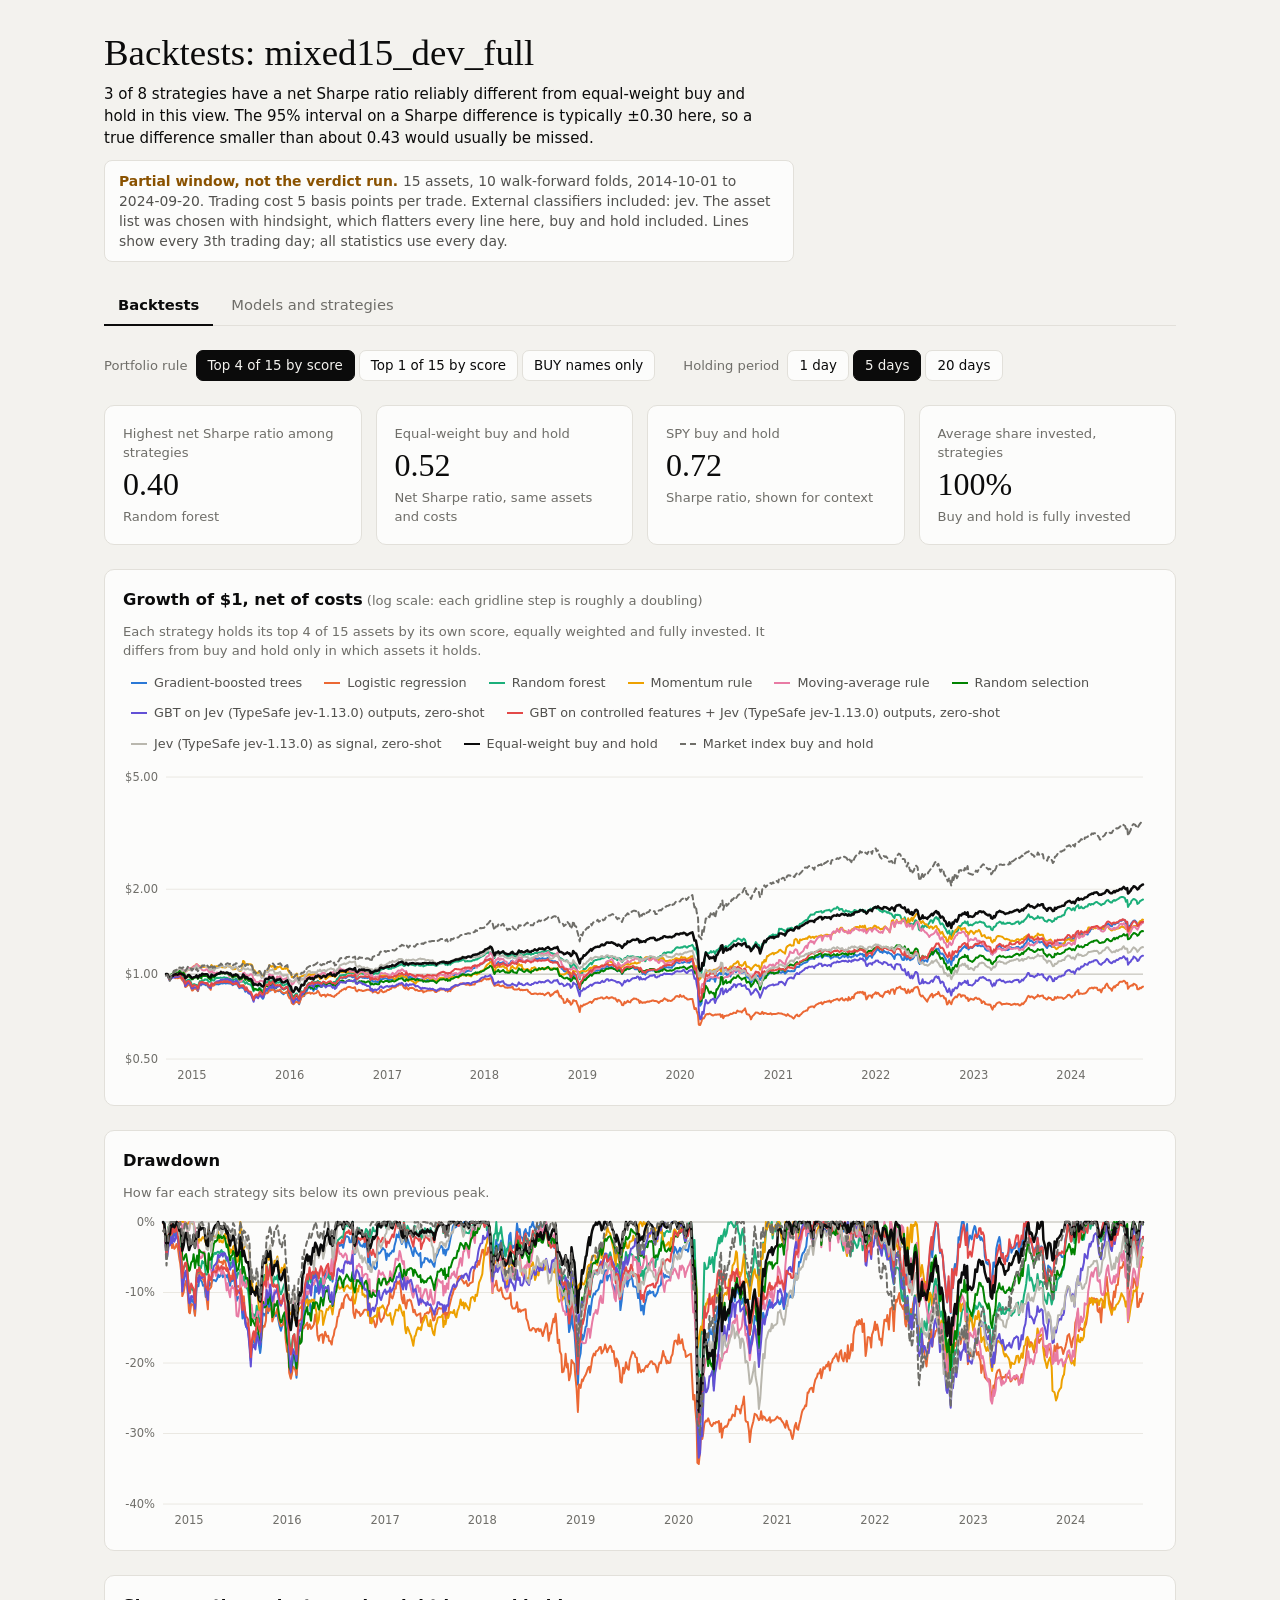
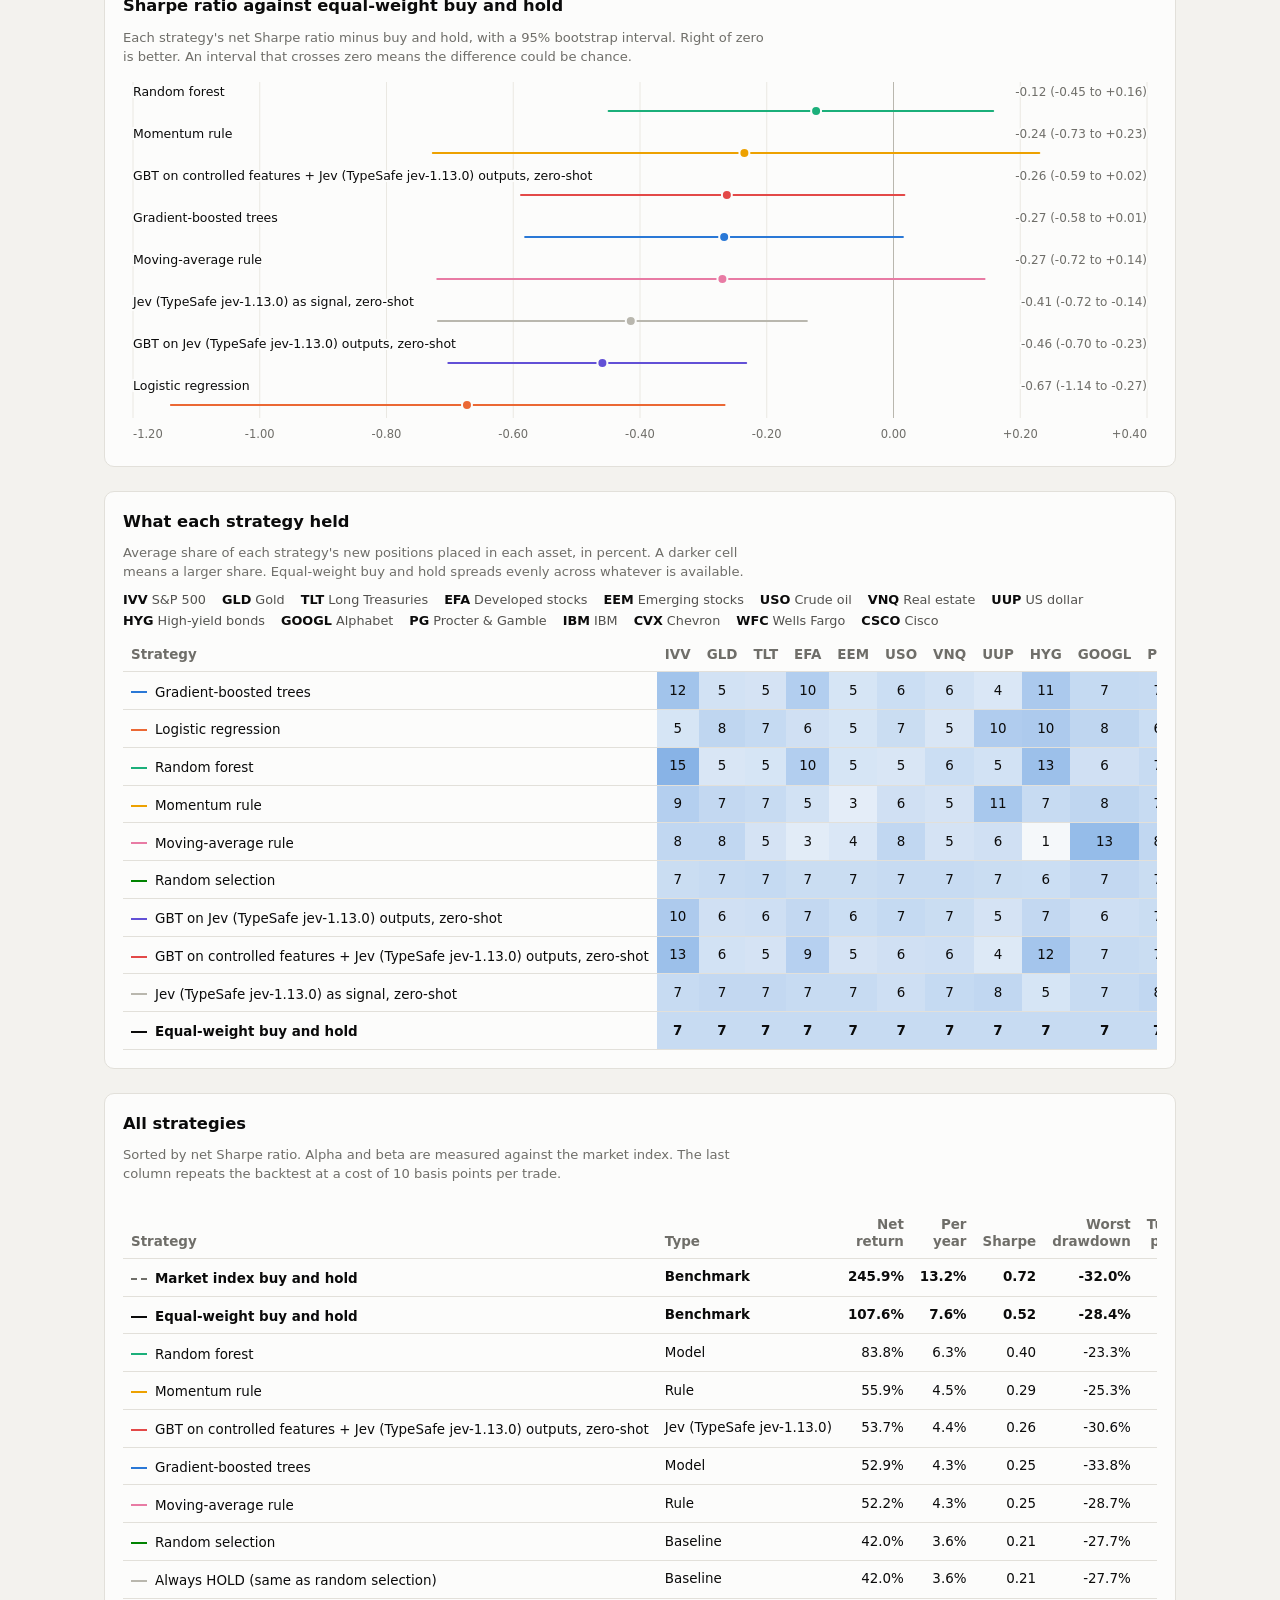
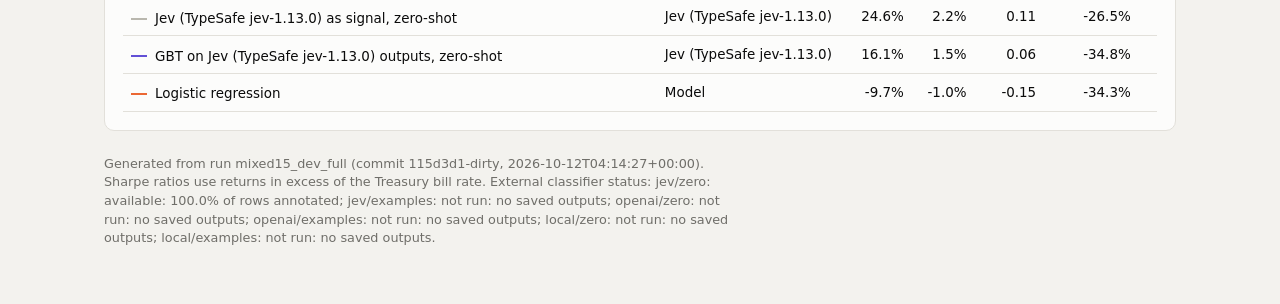
==== reports/jev-stock-trader/index.html @ a4842237 "Projects: Jev versus traditional classifiers card under Quant, with the backtest dashboard at /repor" ====
<!doctype html>
<html lang="en">
<head>
<meta charset="utf-8">
<meta name="viewport" content="width=device-width, initial-scale=1">
<title>Backtests</title>
<style>
  /* Layout: one column. Caution and takeaway first, three switches, four headline
     figures, then growth, drawdown, the interval chart and the full table. */
  :root {
    color-scheme: light;
    --page: #f3f2ee; --surface: #fcfcfb; --border: #e2e0da; --grid: #eae8e2; --axis: #b9b7ae;
    --text: #0b0b0b; --text-2: #52514e; --muted: #6f6e69; --warn: #8a5200; --bad: #d03b3b;
    --s1: #2a78d6; --s2: #eb6834; --s3: #1baf7a; --s4: #eda100; --s5: #e87ba4; --s6: #008300; --s7: #6250d6; --s8: #e34948;
    --bench: #0b0b0b; --bench-2: #6f6e69; --extra: #b9b7ae; --pop: #ffffff; --shadow: 0 4px 16px rgba(0, 0, 0, .12);
    --sans: system-ui, -apple-system, "Segoe UI", Roboto, "Helvetica Neue", sans-serif;
    --serif: "Iowan Old Style", "Palatino Linotype", Palatino, Georgia, serif;
  }
  @media (prefers-color-scheme: dark) {
    :root {
      color-scheme: dark;
      --page: #121211; --surface: #1a1a19; --border: #2e2e2b; --grid: #2a2a28; --axis: #5a5955;
      --text: #f0efec; --text-2: #c3c2b7; --muted: #9a998f; --warn: #fab219; --bad: #e66767;
      --s1: #3987e5; --s2: #d95926; --s3: #199e70; --s4: #c98500; --s5: #d55181; --s6: #008300; --s7: #9085e9; --s8: #e66767;
      --bench: #f0efec; --bench-2: #9a998f; --extra: #5a5955; --pop: #242422; --shadow: 0 4px 16px rgba(0, 0, 0, .5);
    }
  }
  * { box-sizing: border-box; }
  body { margin: 0; background: var(--page); color: var(--text); font-family: var(--sans); font-size: 15px; line-height: 1.45; }
  .page { max-width: 72rem; margin-inline: auto; padding-inline: clamp(16px, 4vw, 40px); padding-block: 32px 56px;
    display: flex; flex-direction: column; gap: 24px; }
  h1 { margin: 0; font-family: var(--serif); font-weight: 400; font-size: clamp(1.7rem, 3.4vw, 2.3rem); line-height: 1.15; text-wrap: balance; }
  h2 { margin: 0; font-size: 1.02rem; font-weight: 600; }
  p { margin: 0; }
  .head { display: flex; flex-direction: column; gap: 10px; }
  .takeaway { max-width: 70ch; }
  .caution { max-width: 78ch; padding: 10px 14px; border: 1px solid var(--border); border-radius: 8px; background: var(--surface);
    font-size: .87rem; color: var(--text-2); }
  .flag { color: var(--warn); font-weight: 600; }
  .num { font-variant-numeric: tabular-nums; }

  .controls { display: flex; flex-wrap: wrap; gap: 12px 28px; }
  .control { display: flex; flex-wrap: wrap; align-items: center; gap: 8px; }
  .control-label { color: var(--muted); font-size: .82rem; }
  .seg { display: flex; flex-wrap: wrap; gap: 4px; }
  .btn { font: inherit; font-size: .84rem; padding: 5px 11px; cursor: pointer; border: 1px solid var(--border);
    border-radius: 7px; background: var(--surface); color: var(--text); }
  .btn[aria-pressed="true"] { background: var(--text); color: var(--page); border-color: var(--text); }
  .btn:focus-visible, .key:focus-visible { outline: 2px solid var(--text); outline-offset: 2px; }

  .tiles { display: grid; grid-template-columns: repeat(auto-fit, minmax(min(100%, 13rem), 1fr)); gap: 14px; }
  .tile, .card { background: var(--surface); border: 1px solid var(--border); border-radius: 10px; padding: 18px;
    display: flex; flex-direction: column; gap: 4px; min-width: 0; }
  .tile-label, .tile-sub, .note { color: var(--muted); font-size: .82rem; }
  .tile-value { font-family: var(--serif); font-size: 2rem; line-height: 1.15; font-variant-numeric: tabular-nums; }
  .card { gap: 10px; }
  .note { max-width: 78ch; }

  .scale { color: var(--muted); font-weight: 400; font-size: .82rem; }
  .legend { display: flex; flex-wrap: wrap; gap: 4px 6px; }
  .key { font: inherit; font-size: .8rem; color: var(--text-2); background: none; border: 1px solid transparent; border-radius: 6px;
    padding: 3px 7px; display: inline-flex; align-items: center; gap: 7px; cursor: pointer; white-space: nowrap; }
  .key:hover { border-color: var(--border); }
  .key[aria-pressed="false"] { opacity: .4; text-decoration: line-through; }
  .swatch { display: inline-block; width: 16px; height: 0; border-top: 2px solid var(--text); flex: none; }

  .chart { position: relative; min-height: 320px; }
  .chart svg { display: block; width: 100%; height: auto; }
  .tick { fill: var(--muted); font-size: 11.5px; font-variant-numeric: tabular-nums; }
  .rowlabel { fill: var(--text); font-size: 12.5px; }
  .rowvalue { fill: var(--muted); font-size: 12px; font-variant-numeric: tabular-nums; }
  .tip { position: absolute; top: 0; left: 0; z-index: 2; pointer-events: none; white-space: nowrap; background: var(--pop);
    border: 1px solid var(--border); border-radius: 8px; box-shadow: var(--shadow); padding: 7px 10px; font-size: .8rem;
    font-variant-numeric: tabular-nums; }
  .tip-head { color: var(--text-2); margin-bottom: 2px; }
  .tip-row { display: flex; align-items: center; gap: 7px; }
  .tip-val { margin-left: auto; padding-left: 16px; }

  .table-wrap { overflow-x: auto; }
  table { width: 100%; border-collapse: collapse; font-size: .84rem; font-variant-numeric: tabular-nums; }
  th, td { padding: 7px 8px; text-align: right; white-space: nowrap; border-bottom: 1px solid var(--border); }
  th { color: var(--muted); font-weight: 600; white-space: normal; vertical-align: bottom; line-height: 1.25; }
  th.left, td.left { text-align: left; }
  .name { display: inline-flex; align-items: center; gap: 8px; }
  tr.bench td { font-weight: 600; }
  #holdings th, #holdings td { text-align: center; }
  #holdings th.left, #holdings td.left { text-align: left; }
  .assets { display: flex; flex-wrap: wrap; gap: 2px 16px; font-size: .8rem; color: var(--text-2); }
  .assets b { font-weight: 600; color: var(--text); }
  .foot { color: var(--muted); font-size: .8rem; max-width: 78ch; }

  .stack { display: flex; flex-direction: column; gap: 24px; }
  .stack[hidden] { display: none; }
  .tabs { display: flex; gap: 4px; border-bottom: 1px solid var(--border); }
  .tab { font: inherit; font-size: .92rem; padding: 8px 14px; cursor: pointer; background: none; color: var(--muted);
    border: 0; border-bottom: 2px solid transparent; margin-bottom: -1px; }
  .tab[aria-selected="true"] { color: var(--text); border-bottom-color: var(--text); font-weight: 600; }
  .tab:focus-visible { outline: 2px solid var(--text); outline-offset: 2px; }
  .prose { display: flex; flex-direction: column; gap: 8px; max-width: 78ch; }
  .prose p { color: var(--text-2); }
  .prose b { color: var(--text); font-weight: 600; }
  .steps { margin: 0; padding-left: 1.2rem; color: var(--text-2); display: flex; flex-direction: column; gap: 4px; max-width: 78ch; }
  .formula { font-family: ui-monospace, "SF Mono", Consolas, monospace; font-size: .84rem; background: var(--page);
    border: 1px solid var(--border); border-radius: 8px; padding: 8px 12px; color: var(--text); overflow-x: auto; white-space: pre; }
  .pill { display: inline-block; font-size: .72rem; font-weight: 600; padding: 1px 8px; border-radius: 999px; border: 1px solid var(--border);
    color: var(--text-2); align-self: flex-start; }
  .pill.warn { color: var(--warn); border-color: var(--warn); }
  .two { display: grid; grid-template-columns: repeat(auto-fit, minmax(min(100%, 22rem), 1fr)); gap: 14px; }
  .subtle { color: var(--muted); font-size: .82rem; }
  #models td, #models th { white-space: normal; }
</style>
</head>
<body>
<main class="page">
  <header class="head">
    <h1 id="title">Backtests</h1>
    <p class="takeaway" id="takeaway"></p>
    <p class="caution" id="caution"></p>
  </header>

  <div class="tabs" role="tablist" id="tabs">
    <button class="tab" role="tab" id="tab-backtests" aria-selected="true" aria-controls="view-backtests">Backtests</button>
    <button class="tab" role="tab" id="tab-models" aria-selected="false" aria-controls="view-models">Models and strategies</button>
  </div>

  <div class="stack" id="view-backtests" role="tabpanel" aria-labelledby="tab-backtests">
  <div class="controls" id="controls"></div>

  <section class="tiles" id="tiles"></section>

  <section class="card">
    <h2>Growth of $1, net of costs<span class="scale" id="growth-scale"></span></h2>
    <p class="note" id="growth-note"></p>
    <div class="legend" id="legend"></div>
    <div class="chart" id="growth"></div>
  </section>

  <section class="card">
    <h2>Drawdown</h2>
    <p class="note">How far each strategy sits below its own previous peak.</p>
    <div class="chart" id="drawdown"></div>
  </section>

  <section class="card">
    <h2>Sharpe ratio against equal-weight buy and hold</h2>
    <p class="note">Each strategy's net Sharpe ratio minus buy and hold, with a 95% bootstrap interval. Right of zero is better. An interval that crosses zero means the difference could be chance.</p>
    <div class="chart" id="forest" style="min-height: 240px"></div>
  </section>

  <section class="card" id="holdings-card">
    <h2>What each strategy held</h2>
    <p class="note">Average share of each strategy's new positions placed in each asset, in percent. A darker cell means a larger share. Equal-weight buy and hold spreads evenly across whatever is available.</p>
    <div class="assets" id="assets"></div>
    <div class="table-wrap"><table id="holdings"></table></div>
  </section>

  <section class="card">
    <h2>All strategies</h2>
    <p class="note">Sorted by net Sharpe ratio. Alpha and beta are measured against the market index. The last column repeats the backtest at a cost of 10 basis points per trade.</p>
    <div class="table-wrap"><table id="table"></table></div>
  </section>

  <p class="foot" id="foot"></p>
  </div>

  <div class="stack" id="view-models" role="tabpanel" aria-labelledby="tab-models" hidden></div>
</main>

<script>
(() => {
  const DATA = {"run":{"name":"mixed15_dev_full","smoke":false,"full_window":false,"generated":"2026-10-12T04:14:27+00:00","commit":"115d3d1-dirty","assets":15,"folds":10,"cost_bps":5.0,"held":{"rank":4,"rank_check":1,"buy_names":null},"risk_free":"tbill","market":"SPY","hindsight":"The asset list was chosen with hindsight, which flatters every line here, buy and hold included.","external":{"jev/zero":"available: 100.0% of rows annotated","jev/examples":"not run: no saved outputs","openai/zero":"not run: no saved outputs","openai/examples":"not run: no saved outputs","local/zero":"not run: no saved outputs","local/examples":"not run: no saved outputs"},"external_ran":["jev"]},"segments":["dev"],"rules":["rank","rank_check","buy_names"],"rule_labels":{"rank":"Top 4 of 15 by score","rank_check":"Top 1 of 15 by score","buy_names":"BUY names only"},"horizons":[1,5,20],"tickers":[{"id":"IVV","name":"S&P 500"},{"id":"GLD","name":"Gold"},{"id":"TLT","name":"Long Treasuries"},{"id":"EFA","name":"Developed stocks"},{"id":"EEM","name":"Emerging stocks"},{"id":"USO","name":"Crude oil"},{"id":"VNQ","name":"Real estate"},{"id":"UUP","name":"US dollar"},{"id":"HYG","name":"High-yield bonds"},{"id":"GOOGL","name":"Alphabet"},{"id":"PG","name":"Procter & Gamble"},{"id":"IBM","name":"IBM"},{"id":"CVX","name":"Chevron"},{"id":"WFC","name":"Wells Fargo"},{"id":"CSCO","name":"Cisco"}],"defaults":{"segment":"dev","rule":"rank","horizon":5},"views":{"dev|rank|1":{"strategies":[{"id":"gbt","label":"Gradient-boosted trees","kind":"Model","chart":true},{"id":"logreg","label":"Logistic regression","kind":"Model","chart":true},{"id":"random_forest","label":"Random forest","kind":"Model","chart":true},{"id":"momentum_rule","label":"Momentum rule","kind":"Rule","chart":true},{"id":"ma_cross_rule","label":"Moving-average rule","kind":"Rule","chart":true},{"id":"stratified_random","label":"Random selection","kind":"Baseline","chart":true},{"id":"majority","label":"Always HOLD (same as random selection)","kind":"Baseline","chart":false},{"id":"jev_head_zero","label":"GBT on Jev (TypeSafe jev-1.13.0) outputs, zero-shot","kind":"Jev (TypeSafe jev-1.13.0)","chart":true},{"id":"jev_plus_controlled_zero","label":"GBT on controlled features + Jev (TypeSafe jev-1.13.0) outputs, zero-shot","kind":"Jev (TypeSafe jev-1.13.0)","chart":true},{"id":"jev_signal_zero","label":"Jev (TypeSafe jev-1.13.0) as signal, zero-shot","kind":"Jev (TypeSafe jev-1.13.0)","chart":true},{"id":"always_buy","label":"Equal-weight buy and hold","kind":"Benchmark","chart":true},{"id":"market_buy_and_hold","label":"Market index buy and hold","kind":"Benchmark","chart":true}],"dates":["2014-10-01","2014-10-06","2014-10-09","2014-10-14","2014-10-17","2014-10-22","2014-10-27","2014-10-30","2014-11-04","2014-11-07","2014-11-12","2014-11-17","2014-11-20","2014-11-25","2014-12-01","2014-12-04","2014-12-09","2014-12-12","2014-12-17","2014-12-22","2014-12-26","2014-12-31","2015-01-06","2015-01-09","2015-01-14","2015-01-20","2015-01-23","2015-01-28","2015-02-02","2015-02-05","2015-02-10","2015-02-13","2015-02-19","2015-02-24","2015-02-27","2015-03-04","2015-03-09","2015-03-12","2015-03-17","2015-03-20","2015-03-25","2015-03-30","2015-04-02","2015-04-08","2015-04-13","2015-04-16","2015-04-21","2015-04-24","2015-04-29","2015-05-04","2015-05-07","2015-05-12","2015-05-15","2015-05-20","2015-05-26","2015-05-29","2015-06-03","2015-06-08","2015-06-11","2015-06-16","2015-06-19","2015-06-24","2015-06-29","2015-07-02","2015-07-08","2015-07-13","2015-07-16","2015-07-21","2015-07-24","2015-07-29","2015-08-03","2015-08-06","2015-08-11","2015-08-14","2015-08-19","2015-08-24","2015-08-27","2015-09-01","2015-09-04","2015-09-10","2015-09-15","2015-09-18","2015-09-23","2015-09-28","2015-10-01","2015-10-06","2015-10-09","2015-10-14","2015-10-19","2015-10-22","2015-10-27","2015-10-30","2015-11-04","2015-11-09","2015-11-12","2015-11-17","2015-11-20","2015-11-25","2015-12-01","2015-12-04","2015-12-09","2015-12-14","2015-12-17","2015-12-22","2015-12-28","2015-12-31","2016-01-06","2016-01-11","2016-01-14","2016-01-20","2016-01-25","2016-01-28","2016-02-02","2016-02-05","2016-02-10","2016-02-16","2016-02-19","2016-02-24","2016-02-29","2016-03-03","2016-03-08","2016-03-11","2016-03-16","2016-03-21","2016-03-24","2016-03-30","2016-04-04","2016-04-07","2016-04-12","2016-04-15","2016-04-20","2016-04-25","2016-04-28","2016-05-03","2016-05-06","2016-05-11","2016-05-16","2016-05-19","2016-05-24","2016-05-27","2016-06-02","2016-06-07","2016-06-10","2016-06-15","2016-06-20","2016-06-23","2016-06-28","2016-07-01","2016-07-07","2016-07-12","2016-07-15","2016-07-20","2016-07-25","2016-07-28","2016-08-02","2016-08-05","2016-08-10","2016-08-15","2016-08-18","2016-08-23","2016-08-26","2016-08-31","2016-09-06","2016-09-09","2016-09-14","2016-09-19","2016-09-22","2016-09-27","2016-09-30","2016-10-05","2016-10-10","2016-10-13","2016-10-18","2016-10-21","2016-10-26","2016-10-31","2016-11-03","2016-11-08","2016-11-11","2016-11-16","2016-11-21","2016-11-25","2016-11-30","2016-12-05","2016-12-08","2016-12-13","2016-12-16","2016-12-21","2016-12-27","2016-12-30","2017-01-05","2017-01-10","2017-01-13","2017-01-19","2017-01-24","2017-01-27","2017-02-01","2017-02-06","2017-02-09","2017-02-14","2017-02-17","2017-02-23","2017-02-28","2017-03-03","2017-03-08","2017-03-13","2017-03-16","2017-03-21","2017-03-24","2017-03-29","2017-04-03","2017-04-06","2017-04-11","2017-04-17","2017-04-20","2017-04-25","2017-04-28","2017-05-03","2017-05-08","2017-05-11","2017-05-16","2017-05-19","2017-05-24","2017-05-30","2017-06-02","2017-06-07","2017-06-12","2017-06-15","2017-06-20","2017-06-23","2017-06-28","2017-07-03","2017-07-07","2017-07-12","2017-07-17","2017-07-20","2017-07-25","2017-07-28","2017-08-02","2017-08-07","2017-08-10","2017-08-15","2017-08-18","2017-08-23","2017-08-28","2017-08-31","2017-09-06","2017-09-11","2017-09-14","2017-09-19","2017-09-22","2017-09-27","2017-10-02","2017-10-05","2017-10-10","2017-10-13","2017-10-18","2017-10-23","2017-10-26","2017-10-31","2017-11-03","2017-11-08","2017-11-13","2017-11-16","2017-11-21","2017-11-27","2017-11-30","2017-12-05","2017-12-08","2017-12-13","2017-12-18","2017-12-21","2017-12-27","2018-01-02","2018-01-05","2018-01-10","2018-01-16","2018-01-19","2018-01-24","2018-01-29","2018-02-01","2018-02-06","2018-02-09","2018-02-14","2018-02-20","2018-02-23","2018-02-28","2018-03-05","2018-03-08","2018-03-13","2018-03-16","2018-03-21","2018-03-26","2018-03-29","2018-04-04","2018-04-09","2018-04-12","2018-04-17","2018-04-20","2018-04-25","2018-04-30","2018-05-03","2018-05-08","2018-05-11","2018-05-16","2018-05-21","2018-05-24","2018-05-30","2018-06-04","2018-06-07","2018-06-12","2018-06-15","2018-06-20","2018-06-25","2018-06-28","2018-07-03","2018-07-09","2018-07-12","2018-07-17","2018-07-20","2018-07-25","2018-07-30","2018-08-02","2018-08-07","2018-08-10","2018-08-15","2018-08-20","2018-08-23","2018-08-28","2018-08-31","2018-09-06","2018-09-11","2018-09-14","2018-09-19","2018-09-24","2018-09-27","2018-10-02","2018-10-05","2018-10-10","2018-10-15","2018-10-18","2018-10-23","2018-10-26","2018-10-31","2018-11-05","2018-11-08","2018-11-13","2018-11-16","2018-11-21","2018-11-27","2018-11-30","2018-12-06","2018-12-11","2018-12-14","2018-12-19","2018-12-24","2018-12-28","2019-01-03","2019-01-08","2019-01-11","2019-01-16","2019-01-22","2019-01-25","2019-01-30","2019-02-04","2019-02-07","2019-02-12","2019-02-15","2019-02-21","2019-02-26","2019-03-01","2019-03-06","2019-03-11","2019-03-14","2019-03-19","2019-03-22","2019-03-27","2019-04-01","2019-04-04","2019-04-09","2019-04-12","2019-04-17","2019-04-23","2019-04-26","2019-05-01","2019-05-06","2019-05-09","2019-05-14","2019-05-17","2019-05-22","2019-05-28","2019-05-31","2019-06-05","2019-06-10","2019-06-13","2019-06-18","2019-06-21","2019-06-26","2019-07-01","2019-07-05","2019-07-10","2019-07-15","2019-07-18","2019-07-23","2019-07-26","2019-07-31","2019-08-05","2019-08-08","2019-08-13","2019-08-16","2019-08-21","2019-08-26","2019-08-29","2019-09-04","2019-09-09","2019-09-12","2019-09-17","2019-09-20","2019-09-25","2019-09-30","2019-10-03","2019-10-08","2019-10-11","2019-10-16","2019-10-21","2019-10-24","2019-10-29","2019-11-01","2019-11-06","2019-11-11","2019-11-14","2019-11-19","2019-11-22","2019-11-27","2019-12-03","2019-12-06","2019-12-11","2019-12-16","2019-12-19","2019-12-24","2019-12-30","2020-01-03","2020-01-08","2020-01-13","2020-01-16","2020-01-22","2020-01-27","2020-01-30","2020-02-04","2020-02-07","2020-02-12","2020-02-18","2020-02-21","2020-02-26","2020-03-02","2020-03-05","2020-03-10","2020-03-13","2020-03-18","2020-03-23","2020-03-26","2020-03-31","2020-04-03","2020-04-08","2020-04-14","2020-04-17","2020-04-22","2020-04-27","2020-04-30","2020-05-05","2020-05-08","2020-05-13","2020-05-18","2020-05-21","2020-05-27","2020-06-01","2020-06-04","2020-06-09","2020-06-12","2020-06-17","2020-06-22","2020-06-25","2020-06-30","2020-07-06","2020-07-09","2020-07-14","2020-07-17","2020-07-22","2020-07-27","2020-07-30","2020-08-04","2020-08-07","2020-08-12","2020-08-17","2020-08-20","2020-08-25","2020-08-28","2020-09-02","2020-09-08","2020-09-11","2020-09-16","2020-09-21","2020-09-24","2020-09-29","2020-10-02","2020-10-07","2020-10-12","2020-10-15","2020-10-20","2020-10-23","2020-10-28","2020-11-02","2020-11-05","2020-11-10","2020-11-13","2020-11-18","2020-11-23","2020-11-27","2020-12-02","2020-12-07","2020-12-10","2020-12-15","2020-12-18","2020-12-23","2020-12-29","2021-01-04","2021-01-07","2021-01-12","2021-01-15","2021-01-21","2021-01-26","2021-01-29","2021-02-03","2021-02-08","2021-02-11","2021-02-17","2021-02-22","2021-02-25","2021-03-02","2021-03-05","2021-03-10","2021-03-15","2021-03-18","2021-03-23","2021-03-26","2021-03-31","2021-04-06","2021-04-09","2021-04-14","2021-04-19","2021-04-22","2021-04-27","2021-04-30","2021-05-05","2021-05-10","2021-05-13","2021-05-18","2021-05-21","2021-05-26","2021-06-01","2021-06-04","2021-06-09","2021-06-14","2021-06-17","2021-06-22","2021-06-25","2021-06-30","2021-07-06","2021-07-09","2021-07-14","2021-07-19","2021-07-22","2021-07-27","2021-07-30","2021-08-04","2021-08-09","2021-08-12","2021-08-17","2021-08-20","2021-08-25","2021-08-30","2021-09-02","2021-09-08","2021-09-13","2021-09-16","2021-09-21","2021-09-24","2021-09-29","2021-10-04","2021-10-07","2021-10-12","2021-10-15","2021-10-20","2021-10-25","2021-10-28","2021-11-02","2021-11-05","2021-11-10","2021-11-15","2021-11-18","2021-11-23","2021-11-29","2021-12-02","2021-12-07","2021-12-10","2021-12-15","2021-12-20","2021-12-23","2021-12-29","2022-01-03","2022-01-06","2022-01-11","2022-01-14","2022-01-20","2022-01-25","2022-01-28","2022-02-02","2022-02-07","2022-02-10","2022-02-15","2022-02-18","2022-02-24","2022-03-01","2022-03-04","2022-03-09","2022-03-14","2022-03-17","2022-03-22","2022-03-25","2022-03-30","2022-04-04","2022-04-07","2022-04-12","2022-04-18","2022-04-21","2022-04-26","2022-04-29","2022-05-04","2022-05-09","2022-05-12","2022-05-17","2022-05-20","2022-05-25","2022-05-31","2022-06-03","2022-06-08","2022-06-13","2022-06-16","2022-06-22","2022-06-27","2022-06-30","2022-07-06","2022-07-11","2022-07-14","2022-07-19","2022-07-22","2022-07-27","2022-08-01","2022-08-04","2022-08-09","2022-08-12","2022-08-17","2022-08-22","2022-08-25","2022-08-30","2022-09-02","2022-09-08","2022-09-13","2022-09-16","2022-09-21","2022-09-26","2022-09-29","2022-10-04","2022-10-07","2022-10-12","2022-10-17","2022-10-20","2022-10-25","2022-10-28","2022-11-02","2022-11-07","2022-11-10","2022-11-15","2022-11-18","2022-11-23","2022-11-29","2022-12-02","2022-12-07","2022-12-12","2022-12-15","2022-12-20","2022-12-23","2022-12-29","2023-01-04","2023-01-09","2023-01-12","2023-01-18","2023-01-23","2023-01-26","2023-01-31","2023-02-03","2023-02-08","2023-02-13","2023-02-16","2023-02-22","2023-02-27","2023-03-02","2023-03-07","2023-03-10","2023-03-15","2023-03-20","2023-03-23","2023-03-28","2023-03-31","2023-04-05","2023-04-11","2023-04-14","2023-04-19","2023-04-24","2023-04-27","2023-05-02","2023-05-05","2023-05-10","2023-05-15","2023-05-18","2023-05-23","2023-05-26","2023-06-01","2023-06-06","2023-06-09","2023-06-14","2023-06-20","2023-06-23","2023-06-28","2023-07-03","2023-07-07","2023-07-12","2023-07-17","2023-07-20","2023-07-25","2023-07-28","2023-08-02","2023-08-07","2023-08-10","2023-08-15","2023-08-18","2023-08-23","2023-08-28","2023-08-31","2023-09-06","2023-09-11","2023-09-14","2023-09-19","2023-09-22","2023-09-27","2023-10-02","2023-10-05","2023-10-10","2023-10-13","2023-10-18","2023-10-23","2023-10-26","2023-10-31","2023-11-03","2023-11-08","2023-11-13","2023-11-16","2023-11-21","2023-11-27","2023-11-30","2023-12-05","2023-12-08","2023-12-13","2023-12-18","2023-12-21","2023-12-27","2024-01-02","2024-01-05","2024-01-10","2024-01-16","2024-01-19","2024-01-24","2024-01-29","2024-02-01","2024-02-06","2024-02-09","2024-02-14","2024-02-20","2024-02-23","2024-02-28","2024-03-04","2024-03-07","2024-03-12","2024-03-15","2024-03-20","2024-03-25","2024-03-28","2024-04-03","2024-04-08","2024-04-11","2024-04-16","2024-04-19","2024-04-24","2024-04-29","2024-05-02","2024-05-07","2024-05-10","2024-05-15","2024-05-20","2024-05-23","2024-05-29","2024-06-03","2024-06-06","2024-06-11","2024-06-14","2024-06-20","2024-06-25","2024-06-28","2024-07-03","2024-07-09","2024-07-12","2024-07-17","2024-07-22","2024-07-25","2024-07-30","2024-08-02","2024-08-07","2024-08-12","2024-08-15","2024-08-20","2024-08-23","2024-08-28","2024-09-03","2024-09-06","2024-09-11","2024-09-16","2024-09-19","2024-09-24","2024-09-27"],"growth":{"gbt":[1.0,1.0034,0.9865,0.9733,0.9685,0.9863,0.9851,0.9944,0.9913,0.9881,0.9819,0.9938,1.0011,0.9982,0.9857,0.9926,0.9905,0.9812,1.0014,1.0178,1.0153,1.0129,0.9718,0.971,0.9675,0.9706,0.9686,0.9518,0.9949,1.0002,0.9962,1.0004,1.0039,1.0074,1.0111,1.0053,0.9889,0.9788,0.9911,1.0133,0.9933,0.9809,0.9869,0.9876,0.9883,0.9847,0.9834,0.9837,0.9774,0.9756,0.9754,0.971,0.9743,0.9682,0.9614,0.9637,0.9577,0.9368,0.9467,0.9364,0.9449,0.9348,0.91,0.8995,0.8997,0.9024,0.9099,0.8979,0.8865,0.8857,0.8715,0.8581,0.8524,0.857,0.8393,0.8115,0.8203,0.8123,0.8102,0.8001,0.8199,0.8126,0.7994,0.8004,0.8058,0.8265,0.8285,0.8311,0.831,0.8625,0.8509,0.8544,0.8658,0.843,0.8297,0.8283,0.8362,0.8334,0.8459,0.8352,0.8235,0.8184,0.8252,0.8238,0.8269,0.8066,0.8109,0.8026,0.7799,0.7748,0.7858,0.7883,0.7763,0.7667,0.7442,0.782,0.8006,0.8195,0.8191,0.8341,0.847,0.8632,0.8741,0.8747,0.8724,0.885,0.8608,0.8651,0.8776,0.8653,0.8796,0.8733,0.8701,0.8722,0.8847,0.8869,0.8841,0.8671,0.8795,0.8789,0.8747,0.8768,0.8719,0.874,0.8658,0.8599,0.8626,0.8781,0.8734,0.8889,0.8824,0.8848,0.8854,0.8947,0.8945,0.8977,0.904,0.9009,0.9023,0.8997,0.8939,0.8959,0.911,0.8878,0.8859,0.8976,0.9013,0.9027,0.8967,0.8942,0.8977,0.8895,0.8981,0.9006,0.8931,0.892,0.8801,0.8818,0.8689,0.8769,0.8832,0.8789,0.8771,0.8784,0.8934,0.8968,0.9055,0.909,0.914,0.9164,0.9159,0.9147,0.9237,0.92,0.9283,0.9281,0.9296,0.9271,0.9479,0.9439,0.9518,0.9442,0.9558,0.9501,0.9433,0.9468,0.9617,0.9461,0.9361,0.9448,0.94,0.9388,0.935,0.9308,0.9227,0.9347,0.9232,0.9171,0.9131,0.9188,0.9192,0.9309,0.9332,0.9314,0.9376,0.9237,0.9342,0.928,0.9221,0.9333,0.9322,0.9297,0.928,0.9403,0.938,0.9411,0.9422,0.9347,0.939,0.9326,0.9298,0.937,0.9329,0.9372,0.9288,0.9347,0.9399,0.9457,0.9516,0.9506,0.9532,0.9465,0.944,0.9485,0.9492,0.9453,0.9385,0.9309,0.9339,0.9494,0.9496,0.9459,0.9436,0.9471,0.9573,0.9557,0.9557,0.9516,0.9643,0.9679,0.9726,0.971,0.9782,0.9893,1.0089,1.0112,1.0184,1.0234,1.0344,1.0284,1.015,0.9655,0.9395,0.9604,0.9669,0.9832,0.9652,0.9699,0.9759,0.9925,0.9783,0.9622,0.9562,0.9418,0.9511,0.9441,0.9437,0.9384,0.9302,0.9136,0.9231,0.9229,0.9272,0.9445,0.9304,0.9331,0.924,0.9209,0.9309,0.9465,0.9478,0.9418,0.9422,0.9394,0.9461,0.9408,0.9482,0.9373,0.9245,0.9232,0.9288,0.922,0.923,0.9289,0.917,0.9181,0.9265,0.9289,0.9353,0.933,0.92,0.9212,0.9246,0.9274,0.9277,0.9187,0.9266,0.9078,0.8893,0.8914,0.9005,0.8944,0.9024,0.8934,0.8838,0.8768,0.867,0.8615,0.8471,0.8581,0.8831,0.8603,0.8614,0.8333,0.8147,0.7717,0.8093,0.8057,0.8305,0.8267,0.8378,0.8455,0.8445,0.8554,0.8751,0.8686,0.887,0.8905,0.8965,0.8949,0.9012,0.8957,0.8955,0.9025,0.9103,0.9084,0.9029,0.9098,0.9132,0.9111,0.8966,0.9075,0.9053,0.8978,0.8959,0.8875,0.8764,0.8647,0.8791,0.8648,0.8514,0.8388,0.86,0.8759,0.8758,0.8798,0.8812,0.8763,0.8767,0.8727,0.8785,0.8746,0.8876,0.885,0.8889,0.8787,0.8537,0.8617,0.8554,0.8566,0.8539,0.8595,0.8745,0.8783,0.8774,0.8782,0.8972,0.8948,0.8923,0.8975,0.8801,0.8793,0.8778,0.8795,0.8841,0.8911,0.8853,0.9019,0.8929,0.891,0.8805,0.8873,0.8919,0.8896,0.8851,0.8901,0.8925,0.8965,0.9071,0.905,0.9024,0.8986,0.8967,0.9002,0.9055,0.9101,0.9039,0.9045,0.9047,0.9039,0.8978,0.8995,0.8964,0.876,0.8762,0.8442,0.8103,0.6743,0.6388,0.6323,0.6773,0.6813,0.6961,0.7392,0.7416,0.7433,0.757,0.7728,0.7764,0.7878,0.7946,0.7648,0.7936,0.7901,0.8143,0.8305,0.8411,0.8577,0.8053,0.8387,0.8302,0.8021,0.8096,0.8141,0.806,0.8217,0.8079,0.8151,0.8113,0.7962,0.8124,0.8086,0.799,0.7969,0.7873,0.7947,0.7982,0.8045,0.7583,0.7495,0.7419,0.7258,0.7149,0.7304,0.7344,0.75,0.7536,0.7484,0.7488,0.7372,0.7096,0.7149,0.7289,0.711,0.7178,0.7031,0.7211,0.721,0.7354,0.7411,0.7417,0.7465,0.7357,0.7379,0.7372,0.743,0.7381,0.7301,0.7305,0.7228,0.7234,0.7167,0.7277,0.7347,0.7389,0.7242,0.7309,0.7337,0.7315,0.7324,0.7392,0.7395,0.7271,0.7275,0.7356,0.7341,0.7453,0.7467,0.7493,0.7585,0.7624,0.7742,0.7774,0.7766,0.7766,0.7832,0.7817,0.7882,0.7972,0.8022,0.8047,0.802,0.8029,0.7993,0.8048,0.8041,0.8019,0.7962,0.7948,0.7947,0.7923,0.7968,0.8068,0.8074,0.8119,0.8113,0.8125,0.8001,0.7991,0.8154,0.8148,0.8169,0.8088,0.809,0.7967,0.786,0.784,0.7785,0.7647,0.7688,0.7667,0.7944,0.7836,0.7731,0.7761,0.7762,0.7858,0.7753,0.7821,0.7655,0.7739,0.7482,0.7474,0.7565,0.7527,0.7533,0.7336,0.7483,0.7571,0.7652,0.7629,0.7544,0.7474,0.7304,0.7358,0.7353,0.7481,0.7398,0.7407,0.7247,0.7257,0.7138,0.7197,0.7168,0.7035,0.6896,0.709,0.7178,0.7262,0.7404,0.7487,0.7264,0.7013,0.6941,0.7173,0.707,0.694,0.7099,0.6949,0.6925,0.6949,0.6992,0.7153,0.7267,0.7239,0.7047,0.6602,0.6462,0.6498,0.6568,0.6596,0.6675,0.6617,0.6641,0.6907,0.6909,0.7123,0.7149,0.7113,0.7396,0.7537,0.7585,0.7388,0.7421,0.7044,0.6888,0.6892,0.6759,0.6617,0.6533,0.6306,0.6262,0.6503,0.6364,0.6155,0.6449,0.6303,0.6485,0.6522,0.6437,0.6632,0.6826,0.6774,0.6713,0.6822,0.6919,0.7004,0.6688,0.6705,0.6546,0.6681,0.6694,0.661,0.6527,0.651,0.6601,0.6546,0.6664,0.6727,0.6679,0.6728,0.6711,0.6606,0.6419,0.6332,0.6316,0.6349,0.634,0.6266,0.6219,0.6291,0.6207,0.6339,0.6455,0.6481,0.6516,0.6543,0.6491,0.6491,0.6443,0.6398,0.6379,0.6367,0.6311,0.6358,0.634,0.6304,0.6324,0.6445,0.6421,0.6402,0.6349,0.6213,0.6184,0.6243,0.6156,0.6372,0.6402,0.6415,0.6504,0.6563,0.6401,0.6429,0.6371,0.6298,0.6224,0.6306,0.6301,0.64,0.6263,0.6331,0.6325,0.631,0.6158,0.614,0.6042,0.6033,0.6119,0.61,0.6122,0.6053,0.601,0.6064,0.6171,0.604,0.6197,0.6282,0.6219,0.6241,0.6164,0.6036,0.6038,0.6057,0.6133,0.6208,0.6248,0.6153,0.6175,0.6185,0.6073,0.6075,0.6221,0.63,0.6205,0.6214,0.6278,0.6209,0.6222,0.628,0.6219,0.6222,0.628,0.6402,0.639,0.6443,0.6411,0.6472,0.6451,0.6411,0.6333,0.6315,0.6239,0.6294,0.6357,0.6346,0.6367,0.6447,0.6621,0.6625,0.658,0.6475,0.6456,0.6573,0.6616,0.6515,0.6669,0.6641,0.6621,0.6681,0.6666,0.6725,0.6692,0.662,0.6508,0.6623,0.6273,0.6289,0.6353,0.636,0.6448,0.6514,0.6448,0.6313,0.619,0.6197,0.6282,0.6348,0.6389,0.6453],"logreg":[1.0,1.0053,0.9865,0.9824,0.9847,1.0037,1.0046,1.0135,0.9956,1.0003,0.9919,0.9996,1.0081,1.0098,0.9972,0.9978,0.9849,0.9549,0.9678,0.9719,0.9671,0.9532,0.9376,0.9346,0.9437,0.9433,0.9405,0.9268,0.9717,0.9809,0.9712,0.9732,0.957,0.9676,0.964,0.9557,0.9523,0.9503,0.9302,0.9593,0.9505,0.9448,0.9649,0.9783,0.9754,0.98,0.9785,0.9909,0.9859,0.9818,0.9802,0.9736,0.9741,0.9737,0.9755,0.9752,0.9643,0.9557,0.9494,0.9497,0.9582,0.9455,0.9226,0.9186,0.9212,0.9179,0.9313,0.9215,0.907,0.9189,0.9241,0.9064,0.8906,0.8845,0.8697,0.8617,0.8704,0.8797,0.8782,0.8667,0.8709,0.8561,0.853,0.8578,0.8503,0.8942,0.8984,0.9023,0.9051,0.9195,0.9218,0.9231,0.9226,0.9152,0.8904,0.898,0.9093,0.9038,0.911,0.9001,0.8861,0.8767,0.8833,0.8759,0.883,0.8534,0.8483,0.8431,0.813,0.8007,0.8131,0.8498,0.8505,0.8623,0.8611,0.9091,0.901,0.8926,0.8921,0.9101,0.9042,0.919,0.9192,0.919,0.9093,0.916,0.9022,0.8994,0.9007,0.9008,0.9053,0.8888,0.8708,0.8664,0.8812,0.8834,0.8818,0.8649,0.874,0.8763,0.8758,0.8776,0.8775,0.8766,0.8638,0.8716,0.8725,0.883,0.8845,0.9042,0.8974,0.9067,0.9053,0.9133,0.908,0.9239,0.9263,0.9259,0.9236,0.919,0.9143,0.9174,0.9201,0.8952,0.8809,0.8943,0.8823,0.8755,0.8709,0.8711,0.8751,0.8728,0.8822,0.8879,0.885,0.8861,0.8802,0.8757,0.8647,0.8743,0.8677,0.8613,0.8516,0.857,0.8685,0.872,0.8596,0.8551,0.8585,0.8572,0.8622,0.8593,0.8662,0.868,0.8894,0.8862,0.8888,0.8904,0.8983,0.8942,0.9022,0.9013,0.906,0.8942,0.8827,0.8715,0.8788,0.8673,0.8652,0.8698,0.8738,0.8791,0.8813,0.8765,0.867,0.8756,0.8654,0.8636,0.8607,0.8597,0.8627,0.8447,0.8469,0.8474,0.8537,0.8537,0.8499,0.8447,0.8391,0.8466,0.8324,0.8287,0.8224,0.8273,0.8318,0.836,0.8374,0.8448,0.8456,0.8453,0.8462,0.8456,0.8326,0.835,0.8326,0.8324,0.8403,0.8435,0.8524,0.8634,0.8739,0.8819,0.892,0.8937,0.8955,0.8895,0.8957,0.8997,0.9027,0.9024,0.9025,0.8994,0.8975,0.9107,0.9096,0.911,0.9283,0.929,0.9229,0.9116,0.9223,0.9136,0.9211,0.9267,0.9355,0.9272,0.9305,0.9255,0.9268,0.9208,0.8924,0.8449,0.8266,0.8454,0.8426,0.8464,0.8345,0.831,0.8384,0.8424,0.8328,0.8207,0.8155,0.8098,0.8189,0.8155,0.8117,0.8135,0.8019,0.797,0.802,0.7977,0.8137,0.8195,0.8132,0.8141,0.809,0.8164,0.825,0.8232,0.8262,0.8207,0.8184,0.8096,0.8093,0.8041,0.8056,0.7992,0.7929,0.7867,0.7898,0.7828,0.7748,0.7769,0.7748,0.7793,0.7847,0.7891,0.7932,0.7884,0.7681,0.7789,0.7749,0.7885,0.7966,0.7905,0.7995,0.7884,0.7686,0.7694,0.7557,0.7517,0.7421,0.7483,0.7568,0.7693,0.7351,0.738,0.7185,0.7286,0.752,0.7373,0.7239,0.697,0.6827,0.66,0.6996,0.7008,0.7121,0.7069,0.7077,0.7151,0.7143,0.7225,0.7332,0.7295,0.7313,0.7343,0.7322,0.7317,0.7365,0.7401,0.7414,0.7443,0.7432,0.7375,0.7442,0.7452,0.7494,0.7492,0.7507,0.7483,0.752,0.7546,0.749,0.7491,0.7433,0.7403,0.747,0.7417,0.7341,0.7241,0.7239,0.7393,0.7349,0.736,0.7533,0.7468,0.7429,0.7552,0.7586,0.7645,0.7649,0.7635,0.7623,0.7625,0.7495,0.7699,0.7665,0.7598,0.7627,0.7609,0.7588,0.7603,0.756,0.7502,0.7467,0.7452,0.7445,0.744,0.7438,0.7444,0.7327,0.7297,0.744,0.7422,0.7368,0.738,0.7435,0.7413,0.7399,0.736,0.7355,0.7381,0.7294,0.7327,0.7301,0.7355,0.7372,0.7369,0.735,0.7355,0.7305,0.734,0.7369,0.7368,0.7454,0.7371,0.7362,0.7342,0.7323,0.736,0.7401,0.7242,0.7119,0.6936,0.6837,0.6164,0.6172,0.6306,0.6657,0.672,0.6787,0.6912,0.7014,0.7012,0.7058,0.6648,0.661,0.6602,0.6626,0.6641,0.6631,0.6681,0.6652,0.6668,0.6622,0.6707,0.6672,0.6838,0.6817,0.6834,0.6845,0.6936,0.7006,0.6994,0.7014,0.7076,0.7146,0.7201,0.7252,0.7235,0.7198,0.7241,0.7212,0.7281,0.733,0.74,0.7263,0.7193,0.709,0.6997,0.6827,0.6946,0.6933,0.6962,0.7114,0.7061,0.7076,0.6967,0.6768,0.6746,0.6886,0.6706,0.6732,0.6733,0.6682,0.6669,0.6723,0.6761,0.6669,0.6698,0.6715,0.6712,0.6741,0.6795,0.672,0.6656,0.6653,0.6779,0.682,0.6799,0.6735,0.6786,0.6746,0.6729,0.6676,0.6593,0.6509,0.6567,0.6691,0.6743,0.6649,0.6592,0.6652,0.676,0.6864,0.6915,0.6985,0.6982,0.6866,0.7086,0.7059,0.7116,0.7033,0.7047,0.696,0.7038,0.7053,0.7052,0.7099,0.7089,0.7137,0.7,0.7037,0.7061,0.7082,0.7154,0.7141,0.7151,0.7051,0.7141,0.7274,0.7245,0.7266,0.7314,0.7312,0.7261,0.718,0.7315,0.7305,0.7327,0.726,0.7377,0.7317,0.7244,0.7547,0.7421,0.7501,0.7561,0.7445,0.7643,0.7756,0.7738,0.7784,0.7717,0.7865,0.781,0.7822,0.7703,0.7755,0.7509,0.7673,0.7772,0.7769,0.7689,0.7388,0.7583,0.7678,0.7819,0.7825,0.7902,0.7909,0.776,0.774,0.7715,0.7894,0.8067,0.8081,0.8056,0.8245,0.8128,0.8437,0.8426,0.8376,0.8265,0.8507,0.8787,0.8751,0.8523,0.8561,0.8424,0.8656,0.8605,0.8532,0.8261,0.8223,0.8545,0.8296,0.8285,0.8435,0.7937,0.8142,0.826,0.8356,0.8404,0.8276,0.7975,0.7852,0.7956,0.7848,0.7714,0.7604,0.7601,0.7715,0.7714,0.7836,0.7945,0.7668,0.779,0.7731,0.7778,0.7866,0.8011,0.772,0.7646,0.7524,0.7602,0.7423,0.7454,0.7146,0.7178,0.7485,0.7364,0.7298,0.7584,0.7578,0.7663,0.7676,0.7515,0.7745,0.7783,0.7701,0.7695,0.7773,0.7705,0.7658,0.7617,0.7673,0.7509,0.7615,0.7652,0.7592,0.7522,0.7564,0.7607,0.757,0.7649,0.7633,0.7471,0.7266,0.7311,0.7321,0.719,0.7215,0.727,0.7302,0.7308,0.7231,0.7158,0.7199,0.7211,0.7426,0.7495,0.7487,0.7594,0.7588,0.7581,0.7655,0.7591,0.7529,0.7539,0.75,0.7455,0.7454,0.7339,0.7418,0.7373,0.7336,0.7247,0.7212,0.7195,0.7038,0.7077,0.7079,0.7012,0.7124,0.7227,0.7328,0.7527,0.7517,0.7436,0.7497,0.7495,0.7413,0.7404,0.7484,0.746,0.7585,0.7461,0.7513,0.7476,0.7509,0.7228,0.7284,0.7307,0.7135,0.7259,0.7211,0.7213,0.7152,0.6985,0.6988,0.7114,0.7001,0.7087,0.6964,0.6864,0.69,0.6819,0.6695,0.6669,0.6621,0.6761,0.6769,0.6811,0.6682,0.6649,0.6781,0.6806,0.6954,0.7127,0.7157,0.7032,0.7076,0.7146,0.7078,0.7094,0.7141,0.7161,0.7136,0.7205,0.7234,0.7257,0.7263,0.7197,0.7235,0.7308,0.7275,0.7177,0.7171,0.7219,0.7032,0.7233,0.7212,0.7244,0.7352,0.7445,0.7388,0.7357,0.7295,0.7266,0.7425,0.7468,0.735,0.7461,0.7392,0.7523,0.7582,0.7639,0.7603,0.7612,0.7578,0.7433,0.7426,0.7074,0.7048,0.7175,0.7176,0.7219,0.7403,0.733,0.725,0.7222,0.7233,0.7255,0.7175,0.7259,0.7187],"random_forest":[1.0,1.0014,0.9849,0.983,0.9795,0.9972,0.9944,1.0017,1.0002,1.0046,0.9977,0.9977,1.0036,1.0009,0.9717,0.9742,0.9533,0.9335,0.9351,0.9454,0.945,0.9362,0.9123,0.9114,0.9267,0.9262,0.9332,0.9129,0.9402,0.9388,0.938,0.946,0.9453,0.9536,0.9611,0.9544,0.9349,0.9319,0.9323,0.9506,0.9363,0.9273,0.9288,0.938,0.9431,0.9404,0.9443,0.9494,0.9437,0.9407,0.9446,0.9438,0.9398,0.9347,0.9336,0.9372,0.9279,0.9111,0.924,0.9162,0.9304,0.9225,0.9014,0.8874,0.8904,0.8906,0.9008,0.8842,0.8732,0.8809,0.8752,0.8655,0.8506,0.8606,0.8424,0.8158,0.8342,0.8281,0.8217,0.8102,0.8295,0.8241,0.8122,0.8147,0.8252,0.8589,0.8612,0.8697,0.8584,0.8743,0.8625,0.8553,0.8606,0.8479,0.8281,0.8231,0.8298,0.8278,0.833,0.825,0.81,0.8121,0.8182,0.8159,0.8232,0.8059,0.8023,0.796,0.7651,0.748,0.7664,0.7767,0.7786,0.7554,0.7561,0.7937,0.7988,0.808,0.799,0.8131,0.8101,0.8282,0.8352,0.8373,0.8324,0.845,0.8327,0.8354,0.8397,0.8385,0.8346,0.8178,0.8144,0.8139,0.8243,0.8293,0.8226,0.8077,0.8231,0.8296,0.8353,0.8397,0.8362,0.8354,0.8389,0.8466,0.8536,0.866,0.8739,0.8883,0.8851,0.8899,0.889,0.8958,0.8821,0.8875,0.89,0.8885,0.8869,0.8921,0.8866,0.8832,0.8893,0.8624,0.8596,0.8752,0.8723,0.8635,0.8608,0.8614,0.8623,0.8549,0.8533,0.8534,0.8623,0.8622,0.8552,0.8558,0.8704,0.8577,0.8641,0.8567,0.8585,0.8594,0.8688,0.8652,0.8724,0.8671,0.8667,0.8633,0.8687,0.8635,0.8628,0.8642,0.8777,0.875,0.873,0.8743,0.8827,0.884,0.8922,0.8848,0.8866,0.8847,0.8744,0.8743,0.8822,0.8709,0.8622,0.8717,0.8673,0.8623,0.8577,0.8567,0.8587,0.8723,0.8627,0.866,0.8664,0.8583,0.86,0.8497,0.8548,0.8584,0.866,0.8661,0.8711,0.8725,0.871,0.877,0.8747,0.8679,0.8618,0.8735,0.8714,0.8741,0.8759,0.8738,0.8763,0.8738,0.8695,0.8808,0.8786,0.8819,0.8766,0.883,0.8833,0.8856,0.8852,0.8876,0.8872,0.8797,0.8865,0.8813,0.8885,0.8981,0.8887,0.8873,0.8824,0.8883,0.8914,0.8893,0.8904,0.9004,0.905,0.9054,0.9027,0.9084,0.9122,0.9071,0.9106,0.9111,0.9183,0.9233,0.9391,0.9395,0.9415,0.9349,0.9456,0.9367,0.9182,0.8755,0.8543,0.8768,0.8789,0.8894,0.8761,0.8739,0.8824,0.8954,0.883,0.8689,0.864,0.8359,0.8543,0.8507,0.8508,0.8564,0.8401,0.8333,0.8358,0.8293,0.8367,0.852,0.8444,0.8473,0.843,0.8373,0.8563,0.8541,0.8587,0.8592,0.8602,0.8503,0.8683,0.868,0.8788,0.8693,0.8592,0.8561,0.8626,0.8586,0.8515,0.8574,0.8529,0.8553,0.8535,0.852,0.8528,0.842,0.8339,0.8309,0.8292,0.8331,0.838,0.8325,0.8367,0.8196,0.8042,0.8034,0.8085,0.8016,0.7989,0.8087,0.8107,0.8077,0.7936,0.7991,0.7903,0.7997,0.8224,0.8167,0.8142,0.7939,0.7732,0.7358,0.7774,0.7729,0.7984,0.7945,0.7966,0.8025,0.8011,0.8103,0.8291,0.8268,0.8394,0.8439,0.8423,0.8482,0.8533,0.8536,0.8535,0.8583,0.86,0.867,0.8653,0.8688,0.87,0.8658,0.8609,0.8634,0.8709,0.8686,0.8573,0.8527,0.8437,0.8388,0.8444,0.8422,0.8255,0.8311,0.8462,0.861,0.8546,0.8552,0.8624,0.8619,0.8571,0.867,0.8686,0.8615,0.8566,0.8578,0.8593,0.874,0.8568,0.8691,0.8553,0.8372,0.839,0.8303,0.8422,0.8539,0.8602,0.8653,0.8605,0.8556,0.8605,0.8628,0.8473,0.8442,0.8451,0.8462,0.8446,0.8472,0.8472,0.8582,0.8602,0.8601,0.8637,0.8646,0.8552,0.8513,0.8495,0.8527,0.8556,0.8628,0.8655,0.8667,0.8645,0.8798,0.8797,0.8837,0.8872,0.8926,0.8878,0.8869,0.8814,0.8802,0.8831,0.8843,0.8732,0.8504,0.8573,0.815,0.7807,0.6724,0.6565,0.6598,0.6914,0.6872,0.7112,0.7637,0.7696,0.7691,0.7797,0.7945,0.7999,0.8127,0.8215,0.7972,0.8185,0.817,0.8324,0.8574,0.8429,0.8577,0.8373,0.8697,0.8718,0.8421,0.8445,0.8535,0.8375,0.8417,0.8348,0.8409,0.8345,0.8154,0.8327,0.8299,0.8264,0.8201,0.8151,0.8259,0.8207,0.8043,0.7749,0.7732,0.7661,0.7502,0.7373,0.748,0.7502,0.7711,0.7825,0.7786,0.7683,0.7628,0.7406,0.7506,0.7671,0.7631,0.7747,0.7615,0.7752,0.7777,0.7896,0.7968,0.7934,0.8007,0.791,0.7929,0.7949,0.801,0.8185,0.8151,0.8152,0.8072,0.8027,0.7978,0.812,0.815,0.8136,0.8023,0.8046,0.7952,0.788,0.7901,0.8018,0.8064,0.7996,0.7978,0.8078,0.8074,0.8194,0.8197,0.8246,0.8306,0.8323,0.8414,0.8461,0.8458,0.8451,0.8535,0.8527,0.8677,0.8686,0.87,0.8659,0.8638,0.8641,0.841,0.8499,0.8588,0.8598,0.8589,0.8574,0.8605,0.8533,0.8583,0.8679,0.8705,0.8731,0.8695,0.8749,0.8664,0.86,0.8646,0.8652,0.8659,0.8603,0.8639,0.8564,0.8448,0.8459,0.8374,0.8244,0.8287,0.8233,0.8323,0.8257,0.8159,0.8192,0.8262,0.8335,0.8315,0.8375,0.8235,0.8199,0.7946,0.7941,0.8065,0.8031,0.806,0.8002,0.8087,0.8155,0.8137,0.7989,0.7958,0.7893,0.785,0.778,0.7845,0.7998,0.795,0.7907,0.7792,0.7889,0.7741,0.769,0.7609,0.7416,0.7319,0.7573,0.7572,0.7616,0.7708,0.7663,0.7578,0.7688,0.7626,0.7796,0.7662,0.7439,0.7651,0.7502,0.7338,0.7455,0.7544,0.76,0.7816,0.7784,0.7654,0.7145,0.6983,0.7085,0.7315,0.7235,0.7178,0.7014,0.7041,0.7008,0.7059,0.7208,0.7341,0.7284,0.7471,0.7562,0.7683,0.7487,0.7501,0.7228,0.7012,0.7055,0.7082,0.6995,0.6935,0.6702,0.6636,0.6963,0.6833,0.6585,0.6932,0.6874,0.6955,0.7036,0.689,0.7,0.7291,0.7223,0.7245,0.7353,0.7397,0.7525,0.7426,0.7442,0.7159,0.7275,0.7312,0.7217,0.7341,0.7408,0.7472,0.7436,0.7564,0.7585,0.7596,0.7539,0.7535,0.7366,0.7289,0.7225,0.7253,0.7299,0.7242,0.708,0.7054,0.7265,0.7293,0.7394,0.7479,0.7531,0.7577,0.7567,0.7507,0.7549,0.7459,0.7441,0.7412,0.7337,0.7354,0.7416,0.7294,0.7274,0.729,0.7305,0.7169,0.7225,0.725,0.7108,0.7095,0.7149,0.707,0.7221,0.7232,0.7204,0.7364,0.7346,0.726,0.7274,0.7246,0.7155,0.7122,0.7222,0.7237,0.7262,0.7108,0.7179,0.7224,0.7169,0.7081,0.7013,0.6952,0.676,0.6844,0.6877,0.6833,0.67,0.6485,0.6536,0.6623,0.6571,0.6677,0.6646,0.6642,0.6649,0.664,0.668,0.6661,0.6814,0.6889,0.6962,0.6924,0.6842,0.6766,0.6753,0.6638,0.6714,0.676,0.677,0.6664,0.6693,0.672,0.6676,0.6845,0.6877,0.6841,0.6846,0.6886,0.6964,0.6922,0.7006,0.699,0.7018,0.6967,0.6961,0.6863,0.6775,0.6826,0.6859,0.6862,0.6881,0.6929,0.6947,0.6988,0.6981,0.693,0.6831,0.6795,0.6897,0.6921,0.6899,0.6994,0.7011,0.6964,0.7015,0.6958,0.7016,0.7002,0.6898,0.6803,0.6795,0.6465,0.6519,0.6621,0.668,0.6759,0.6756,0.6718,0.6639,0.6588,0.6663,0.681,0.6773,0.6799,0.691],"momentum_rule":[1.0,1.0073,0.9915,0.9727,0.9708,0.9859,0.9906,1.0068,1.0161,1.0158,1.0148,1.0293,1.0402,1.0502,1.0521,1.0626,1.0618,1.0601,1.0649,1.0861,1.0846,1.0842,1.0898,1.104,1.1129,1.1188,1.132,1.1195,1.1125,1.1149,1.0993,1.0956,1.0881,1.0926,1.0937,1.0912,1.0847,1.0847,1.0926,1.1067,1.0882,1.095,1.0909,1.0954,1.0934,1.0851,1.0872,1.0888,1.0717,1.0751,1.0699,1.0702,1.0751,1.0837,1.0834,1.0889,1.0781,1.0675,1.0776,1.0788,1.0833,1.0811,1.0631,1.0573,1.0618,1.072,1.0898,1.0839,1.0775,1.0854,1.0843,1.0847,1.0715,1.0827,1.0657,1.0095,1.0182,1.0011,1.0059,1.0037,1.0048,1.0113,1.0101,1.0025,1.0098,1.0267,1.0314,1.0357,1.0507,1.0863,1.079,1.0708,1.0781,1.0636,1.0432,1.0406,1.0567,1.0526,1.0631,1.0519,1.0297,1.028,1.0361,1.0268,1.0362,1.0143,0.9927,0.9888,0.957,0.9577,0.957,0.9689,0.9771,0.945,0.9525,0.9525,0.9519,0.9554,0.9581,0.963,0.9554,0.96,0.9684,0.9741,0.9623,0.967,0.9618,0.9661,0.9628,0.9617,0.9493,0.9372,0.9188,0.9244,0.9379,0.9376,0.9365,0.9148,0.9271,0.9321,0.9422,0.941,0.9447,0.9475,0.9411,0.934,0.946,0.9578,0.9661,0.973,0.9704,0.9623,0.9639,0.9695,0.9716,0.9658,0.971,0.9735,0.9743,0.9727,0.9736,0.9732,0.9873,0.9567,0.9508,0.9613,0.974,0.97,0.9796,0.9799,0.9841,0.9686,0.9742,0.9668,0.9736,0.9676,0.9712,0.9631,0.9498,0.9457,0.9584,0.9543,0.9535,0.9479,0.9669,0.9779,0.977,0.9785,0.9813,0.98,0.983,0.9744,0.978,0.9793,0.9959,0.9882,0.9798,0.9886,0.9935,1.0016,1.0018,1.0009,1.0051,1.0027,0.9919,0.9869,0.995,0.9806,0.9779,0.9871,0.9831,0.982,0.9769,0.9735,0.9632,0.9808,0.994,1.003,1.0057,1.0006,1.0044,0.9844,0.9956,1.0003,1.0051,1.0058,0.9945,0.9907,0.9944,1.003,0.9933,0.9837,0.9806,0.9953,0.9993,1.0057,1.0086,1.0092,1.0107,1.0143,0.994,1.006,0.9989,1.0093,1.0071,1.0179,1.0191,1.0256,1.026,1.0323,1.0247,1.0208,1.0305,1.0347,1.0351,1.0343,1.0267,1.0231,1.0157,1.0221,1.0241,1.0283,1.0219,1.0208,1.0373,1.0388,1.0399,1.0449,1.0469,1.0536,1.0698,1.0774,1.0745,1.0813,1.0984,1.1021,1.1162,1.1084,1.1263,1.1141,1.081,1.0362,1.0166,1.0571,1.0423,1.0516,1.0419,1.0411,1.056,1.0671,1.0516,1.0474,1.046,1.0455,1.0344,1.0382,1.0465,1.0588,1.0501,1.0571,1.0565,1.0639,1.0913,1.0933,1.0936,1.0971,1.0802,1.0737,1.0806,1.0795,1.0864,1.081,1.0797,1.0725,1.0673,1.0732,1.0769,1.0617,1.0419,1.0418,1.0408,1.0276,1.0305,1.0361,1.0325,1.0406,1.0452,1.0406,1.0437,1.0431,1.031,1.0288,1.0345,1.0438,1.0452,1.0414,1.0618,1.0442,1.0284,1.0142,1.0351,1.0399,1.0344,1.0386,1.048,1.0558,1.0471,1.0512,1.0313,1.0497,1.0721,1.0692,1.0691,1.0575,1.0232,1.012,1.0325,1.0354,1.0417,1.033,1.0323,1.042,1.0465,1.0552,1.0671,1.0581,1.067,1.0708,1.075,1.0797,1.0742,1.0753,1.077,1.0843,1.0849,1.0916,1.0964,1.0947,1.0963,1.0982,1.11,1.1058,1.0992,1.0985,1.0986,1.0903,1.0807,1.0802,1.1043,1.0996,1.092,1.0892,1.098,1.1051,1.1026,1.1056,1.117,1.0985,1.1002,1.1093,1.1129,1.1182,1.1129,1.1091,1.1147,1.1233,1.1082,1.1293,1.1368,1.1386,1.1373,1.1514,1.1557,1.1569,1.1367,1.1288,1.1271,1.136,1.1368,1.1306,1.1313,1.124,1.1082,1.1097,1.1191,1.1214,1.122,1.1408,1.1549,1.1464,1.1444,1.1339,1.1369,1.1358,1.1213,1.125,1.123,1.1278,1.134,1.1338,1.1352,1.1446,1.1509,1.1546,1.1637,1.17,1.1545,1.1628,1.1656,1.1776,1.1834,1.1845,1.1999,1.1763,1.1617,1.1859,1.1625,1.0554,1.0952,1.0666,1.0884,1.0772,1.1046,1.0982,1.0893,1.0856,1.1171,1.1243,1.1258,1.1398,1.1443,1.1095,1.1621,1.149,1.1477,1.1794,1.2296,1.2127,1.094,1.1354,1.1488,1.1245,1.1262,1.1374,1.1553,1.1494,1.1443,1.1558,1.1625,1.1721,1.1906,1.1943,1.1809,1.199,1.1802,1.1992,1.2113,1.2263,1.1693,1.1648,1.1612,1.1261,1.1201,1.1238,1.1315,1.1506,1.17,1.1643,1.1624,1.1473,1.1028,1.1175,1.1596,1.1719,1.1888,1.1739,1.1865,1.1899,1.197,1.1973,1.1935,1.2051,1.1916,1.2041,1.2229,1.2233,1.2534,1.25,1.2562,1.259,1.2457,1.2293,1.2768,1.2896,1.295,1.3028,1.2941,1.2908,1.2896,1.3241,1.3344,1.3186,1.2871,1.275,1.3075,1.3035,1.3132,1.3215,1.338,1.3485,1.3282,1.3493,1.345,1.346,1.3568,1.3601,1.3342,1.353,1.3819,1.3999,1.4058,1.4109,1.402,1.3579,1.3916,1.4146,1.4066,1.4205,1.4263,1.4272,1.3715,1.4134,1.4375,1.4372,1.4327,1.457,1.4648,1.4564,1.4773,1.4974,1.5137,1.5197,1.5114,1.4969,1.4959,1.4763,1.4855,1.4509,1.4845,1.4862,1.4807,1.5146,1.4949,1.4898,1.4785,1.4745,1.4823,1.4738,1.4796,1.4822,1.4675,1.462,1.4719,1.4832,1.4816,1.4709,1.4877,1.5164,1.5438,1.5383,1.5087,1.5192,1.5384,1.5041,1.5104,1.4946,1.5179,1.534,1.5339,1.5353,1.5451,1.5057,1.6052,1.6761,1.6884,1.6065,1.6234,1.67,1.6541,1.6203,1.6196,1.5928,1.5729,1.5828,1.5991,1.5755,1.5741,1.6049,1.5629,1.5824,1.6176,1.5801,1.6123,1.6456,1.6622,1.6572,1.5887,1.5677,1.5417,1.5786,1.5354,1.5383,1.5437,1.5231,1.5237,1.5348,1.5427,1.5419,1.5153,1.5408,1.5482,1.5727,1.5344,1.5312,1.4911,1.4819,1.48,1.4563,1.4151,1.436,1.3773,1.3569,1.4112,1.435,1.3928,1.4414,1.4534,1.4886,1.5142,1.518,1.5406,1.5364,1.5263,1.5357,1.5531,1.5432,1.5376,1.5071,1.5359,1.4628,1.4791,1.4906,1.4863,1.4736,1.511,1.5114,1.4928,1.5115,1.5011,1.4753,1.4497,1.4629,1.448,1.442,1.4201,1.4144,1.4194,1.3979,1.3965,1.3937,1.4369,1.4316,1.4471,1.4704,1.4792,1.482,1.4803,1.4715,1.4764,1.4788,1.4811,1.4776,1.4908,1.4947,1.5012,1.4745,1.4865,1.4959,1.5047,1.4969,1.5049,1.4937,1.4765,1.4787,1.4839,1.4683,1.474,1.4883,1.4959,1.5361,1.5423,1.5262,1.5366,1.5303,1.5195,1.5029,1.5367,1.5379,1.5667,1.5459,1.5621,1.571,1.5735,1.536,1.5345,1.5345,1.5277,1.5619,1.5431,1.5337,1.5169,1.476,1.4816,1.5173,1.5154,1.5227,1.4994,1.51,1.5102,1.5044,1.5081,1.5032,1.5236,1.5319,1.5464,1.5532,1.5247,1.5145,1.5505,1.5524,1.5927,1.6326,1.651,1.612,1.629,1.6531,1.6299,1.6202,1.641,1.6278,1.6278,1.6475,1.6622,1.6478,1.6617,1.6467,1.6567,1.6529,1.6468,1.6155,1.6168,1.6323,1.6015,1.5938,1.597,1.603,1.6218,1.631,1.6224,1.6182,1.5993,1.6027,1.5953,1.6095,1.586,1.5998,1.6003,1.6195,1.6386,1.644,1.6232,1.6282,1.6238,1.6093,1.6149,1.5603,1.5858,1.6155,1.6394,1.656,1.6639,1.6658,1.6559,1.66,1.6928,1.7244,1.7236,1.7516,1.7405],"ma_cross_rule":[1.0,1.0052,1.0001,0.9809,0.9807,0.9941,0.9961,1.0066,1.0176,1.0152,1.0143,1.0128,1.0259,1.0298,1.0375,1.0459,1.0434,1.028,1.0346,1.059,1.0592,1.0517,1.0581,1.0736,1.0819,1.0877,1.1005,1.0924,1.0833,1.0751,1.0622,1.0511,1.0473,1.0503,1.0657,1.0686,1.0491,1.0414,1.0431,1.0631,1.046,1.045,1.0329,1.0462,1.0463,1.0377,1.0427,1.0552,1.0538,1.0566,1.0468,1.0525,1.0503,1.0469,1.0239,1.037,1.0257,1.0162,1.029,1.0341,1.0324,1.0343,1.0131,0.9896,1.0001,1.0145,1.0704,1.0754,1.0488,1.0543,1.0478,1.0483,1.0607,1.0621,1.0613,1.0074,1.0178,0.9952,0.9965,0.9942,0.9956,1.0038,1.0081,0.9956,0.9964,1.0163,1.0101,1.0171,1.0226,1.0501,1.0451,1.0413,1.052,1.0448,1.0471,1.048,1.0664,1.0662,1.0788,1.0648,1.0463,1.0473,1.0499,1.0578,1.0694,1.0512,1.0393,1.0355,1.0045,1.0152,1.0335,1.0439,1.0575,1.023,1.0311,1.0414,1.047,1.0456,1.0424,1.0478,1.0392,1.0443,1.0513,1.0555,1.0484,1.0564,1.058,1.0627,1.0629,1.0625,1.0687,1.0663,1.0675,1.0737,1.0862,1.0869,1.084,1.0643,1.0649,1.0702,1.0763,1.0886,1.0867,1.0868,1.0964,1.0932,1.0978,1.1206,1.1296,1.1458,1.145,1.1423,1.1424,1.1392,1.1359,1.1391,1.1384,1.1379,1.1288,1.1272,1.1261,1.1249,1.1392,1.0917,1.0892,1.1063,1.1228,1.1217,1.1176,1.1048,1.1006,1.0816,1.086,1.0876,1.0886,1.087,1.0547,1.078,1.0492,1.0491,1.0615,1.058,1.0606,1.0574,1.0797,1.0942,1.0936,1.0967,1.0989,1.0969,1.0922,1.0805,1.0797,1.0819,1.1023,1.0977,1.0867,1.1028,1.1094,1.1234,1.1235,1.1206,1.1365,1.1324,1.1202,1.1142,1.1194,1.0872,1.0789,1.0898,1.0848,1.0797,1.0709,1.059,1.0555,1.0677,1.0689,1.0772,1.0791,1.0655,1.0719,1.0456,1.058,1.0643,1.0682,1.0693,1.059,1.0515,1.0558,1.0687,1.0559,1.0436,1.0466,1.07,1.0759,1.0863,1.0845,1.0822,1.0803,1.0832,1.0589,1.0751,1.064,1.0791,1.0698,1.0906,1.0879,1.0959,1.0939,1.0992,1.092,1.0848,1.1002,1.0994,1.1076,1.1079,1.0953,1.1136,1.1174,1.1208,1.1215,1.1254,1.1137,1.133,1.1534,1.1626,1.1451,1.1361,1.1542,1.1489,1.1723,1.1767,1.1822,1.1937,1.2135,1.2367,1.2453,1.2504,1.2827,1.2662,1.2484,1.1897,1.1604,1.218,1.2139,1.2287,1.2052,1.2148,1.2132,1.2173,1.2012,1.1785,1.1744,1.156,1.1464,1.1556,1.1648,1.1849,1.1665,1.1725,1.1829,1.1866,1.2122,1.2137,1.2047,1.2123,1.1868,1.1782,1.1742,1.1918,1.1929,1.1873,1.1994,1.1895,1.1979,1.1994,1.2126,1.2271,1.2134,1.218,1.2419,1.2332,1.2389,1.2427,1.229,1.2321,1.2392,1.2397,1.2547,1.2447,1.2221,1.2192,1.2161,1.2273,1.2412,1.2314,1.2586,1.229,1.1838,1.1675,1.1357,1.119,1.1155,1.1014,1.1003,1.0998,1.1019,1.1064,1.0976,1.1035,1.1199,1.0976,1.0933,1.0912,1.0585,1.0227,1.0394,1.0425,1.0431,1.0404,1.0403,1.0399,1.048,1.0609,1.0595,1.0337,1.0492,1.0593,1.0713,1.0739,1.0785,1.0714,1.0808,1.0921,1.1008,1.089,1.0845,1.1213,1.1312,1.1379,1.1448,1.1572,1.1668,1.1563,1.1249,1.1163,1.1033,1.0988,1.1348,1.1206,1.1159,1.1186,1.13,1.1293,1.1431,1.1426,1.1633,1.1473,1.1506,1.1587,1.1635,1.1658,1.1867,1.1786,1.1796,1.1784,1.1527,1.1752,1.1585,1.1607,1.1601,1.1711,1.1793,1.1819,1.1587,1.1518,1.1589,1.1664,1.1731,1.1752,1.1568,1.1578,1.146,1.1345,1.1559,1.1619,1.1491,1.1562,1.1312,1.1187,1.1265,1.1333,1.1335,1.135,1.13,1.1464,1.1446,1.1527,1.155,1.1502,1.1426,1.1375,1.1595,1.153,1.1603,1.1555,1.1403,1.1467,1.1533,1.1581,1.1634,1.1708,1.1204,1.0849,1.0897,1.0557,0.9971,0.8947,0.8753,0.9203,0.9362,0.9319,0.9436,0.9607,0.9767,0.979,0.9878,0.9847,0.9899,0.9834,0.9867,0.9903,0.9874,0.9842,0.9733,0.9789,0.955,0.9734,0.9686,0.9793,0.9822,0.9842,0.9834,0.9963,1.0132,1.0105,1.0142,1.0348,1.0377,1.0342,1.0479,1.0473,1.0308,1.0444,1.0442,1.0498,1.0628,1.0784,1.0325,1.0349,1.0193,1.0062,0.9889,1.0121,1.019,1.0326,1.0506,1.0473,1.0439,1.0389,1.0096,1.0252,1.0758,1.0788,1.0971,1.0768,1.0837,1.09,1.1051,1.105,1.0902,1.1017,1.08,1.0927,1.1152,1.1094,1.1441,1.1342,1.1412,1.1679,1.1526,1.1422,1.2145,1.2419,1.2461,1.2994,1.2872,1.2853,1.2869,1.311,1.3248,1.3236,1.2968,1.2808,1.287,1.2997,1.3128,1.3307,1.3611,1.3753,1.3482,1.4066,1.4075,1.4314,1.4145,1.4218,1.3973,1.4198,1.4432,1.4679,1.4759,1.4812,1.4806,1.432,1.4736,1.4948,1.4963,1.474,1.4744,1.4857,1.4334,1.4943,1.5207,1.5294,1.5081,1.532,1.5601,1.5246,1.5146,1.5518,1.5666,1.546,1.5301,1.5554,1.5546,1.5492,1.5876,1.546,1.561,1.5852,1.584,1.6118,1.5881,1.5839,1.5811,1.5683,1.5857,1.5751,1.5912,1.5573,1.5724,1.5305,1.5348,1.5682,1.5763,1.5683,1.552,1.5781,1.6048,1.593,1.5682,1.5583,1.5478,1.5378,1.5787,1.5667,1.6051,1.6419,1.6412,1.6261,1.6104,1.558,1.6425,1.6881,1.7012,1.6183,1.651,1.7046,1.683,1.669,1.6847,1.6633,1.6967,1.7089,1.6904,1.6291,1.6305,1.659,1.6325,1.6427,1.6627,1.5995,1.6429,1.675,1.6999,1.708,1.6759,1.6199,1.584,1.6181,1.602,1.5773,1.5722,1.5403,1.5097,1.5003,1.5156,1.5186,1.5219,1.5392,1.5562,1.5919,1.531,1.5479,1.4914,1.4766,1.5056,1.4716,1.4466,1.4398,1.3881,1.3895,1.4449,1.4439,1.4,1.4234,1.4626,1.4878,1.5097,1.5193,1.5588,1.5632,1.5612,1.5625,1.5789,1.5696,1.5541,1.5164,1.5399,1.4657,1.4847,1.4958,1.4882,1.4839,1.5077,1.5023,1.4647,1.4886,1.4838,1.465,1.4395,1.4486,1.4313,1.4227,1.3995,1.387,1.3919,1.3706,1.339,1.3298,1.3667,1.3556,1.3707,1.395,1.4033,1.406,1.4043,1.3848,1.3966,1.3889,1.3931,1.394,1.4226,1.4264,1.4325,1.4085,1.4094,1.4135,1.4234,1.416,1.4236,1.4232,1.4021,1.406,1.4168,1.4063,1.4357,1.45,1.4541,1.486,1.489,1.4579,1.4686,1.4652,1.4552,1.4631,1.4828,1.4862,1.5268,1.5263,1.5371,1.542,1.5447,1.5001,1.4962,1.4992,1.4686,1.4882,1.5026,1.5149,1.4883,1.4235,1.4094,1.4141,1.389,1.3969,1.4088,1.4102,1.4216,1.4467,1.47,1.4733,1.5332,1.5444,1.5459,1.5558,1.5366,1.5208,1.5251,1.4769,1.5054,1.5422,1.5626,1.4965,1.5083,1.5261,1.4949,1.4976,1.5098,1.5214,1.5382,1.5594,1.5775,1.5763,1.5853,1.5809,1.6057,1.6255,1.6405,1.6446,1.6305,1.6307,1.6299,1.6606,1.6343,1.6385,1.6596,1.683,1.6853,1.6624,1.635,1.6339,1.6509,1.6556,1.6318,1.6494,1.6586,1.6577,1.676,1.6798,1.6947,1.6947,1.6677,1.637,1.6517,1.5762,1.5812,1.6148,1.6273,1.6436,1.6606,1.6562,1.6627,1.6699,1.7067,1.7503,1.7309,1.757,1.7477],"stratified_random":[1.0,1.0037,0.9891,0.9738,0.9849,0.9939,1.0,0.9904,0.9908,0.9908,0.9748,0.9639,0.9673,0.9624,0.9669,0.9589,0.9373,0.9254,0.9228,0.9257,0.9242,0.9104,0.9014,0.9049,0.9195,0.9198,0.9108,0.8921,0.9054,0.903,0.8831,0.9042,0.9107,0.9111,0.9064,0.9033,0.8887,0.8919,0.8747,0.9012,0.8858,0.8862,0.8887,0.9111,0.9113,0.9036,0.899,0.9185,0.9179,0.9163,0.9074,0.9083,0.9042,0.896,0.8833,0.8848,0.8712,0.8605,0.8558,0.8568,0.8613,0.8565,0.8467,0.8315,0.8414,0.8439,0.8492,0.8299,0.7916,0.7923,0.7917,0.7919,0.8036,0.7952,0.7752,0.7399,0.7532,0.7503,0.7487,0.7491,0.7693,0.7629,0.7393,0.7376,0.7203,0.7736,0.7775,0.7664,0.7704,0.798,0.7845,0.7885,0.7935,0.7736,0.7584,0.762,0.7826,0.7783,0.7902,0.7808,0.7612,0.7627,0.7607,0.7674,0.7718,0.757,0.7402,0.7296,0.7068,0.6824,0.6927,0.692,0.679,0.698,0.6624,0.6935,0.7031,0.6871,0.6902,0.7076,0.7117,0.7215,0.7189,0.7151,0.7056,0.7019,0.6909,0.7058,0.7149,0.7063,0.7143,0.712,0.698,0.6913,0.6862,0.7004,0.6875,0.6787,0.6919,0.6904,0.6891,0.6981,0.6914,0.6834,0.6822,0.6801,0.6947,0.7012,0.7146,0.7308,0.731,0.724,0.7224,0.7116,0.7122,0.7179,0.7185,0.7215,0.7189,0.7144,0.709,0.7068,0.7126,0.6997,0.6946,0.7074,0.7125,0.713,0.708,0.7044,0.7044,0.6914,0.6921,0.6884,0.6868,0.6786,0.6667,0.6804,0.6806,0.675,0.6797,0.6755,0.6622,0.6548,0.6682,0.6633,0.6543,0.6516,0.6552,0.6569,0.6516,0.6516,0.6566,0.6577,0.6595,0.65,0.65,0.6585,0.6545,0.6539,0.6545,0.6557,0.6558,0.6492,0.6462,0.6413,0.6513,0.6388,0.6319,0.6354,0.6328,0.6389,0.6394,0.6369,0.6289,0.6378,0.6349,0.635,0.6328,0.6337,0.6368,0.6267,0.6233,0.6189,0.6161,0.6139,0.6077,0.6019,0.6049,0.6036,0.5887,0.5836,0.5757,0.5871,0.5874,0.5914,0.593,0.5894,0.595,0.5955,0.5908,0.5978,0.5887,0.5892,0.587,0.5966,0.596,0.5922,0.5954,0.5927,0.5887,0.5875,0.5914,0.5865,0.5892,0.5907,0.5979,0.5925,0.5863,0.5929,0.5939,0.5925,0.5888,0.5888,0.5917,0.5962,0.5959,0.5941,0.6,0.6019,0.6049,0.5991,0.6055,0.6087,0.6131,0.6174,0.6208,0.6208,0.6273,0.6258,0.6127,0.5767,0.5713,0.5718,0.5747,0.5775,0.5681,0.5812,0.5767,0.5829,0.5736,0.5709,0.5703,0.5755,0.5742,0.5754,0.5817,0.5883,0.5745,0.57,0.5714,0.5707,0.5819,0.5884,0.5768,0.5797,0.5716,0.5684,0.5715,0.5811,0.5809,0.5727,0.5685,0.571,0.5801,0.5798,0.5873,0.5937,0.5887,0.5837,0.5872,0.5813,0.5817,0.5843,0.5812,0.5777,0.5828,0.586,0.5895,0.5823,0.5725,0.5691,0.5674,0.5672,0.5663,0.5624,0.5728,0.5518,0.5354,0.5379,0.5288,0.5229,0.5205,0.5224,0.5209,0.5218,0.5129,0.5157,0.4964,0.5067,0.5149,0.5086,0.5061,0.5005,0.4823,0.4646,0.4799,0.4945,0.5051,0.504,0.5037,0.5164,0.522,0.5264,0.5313,0.5267,0.5299,0.5385,0.5357,0.5354,0.5356,0.5346,0.5314,0.537,0.5356,0.5339,0.533,0.5353,0.5346,0.533,0.5322,0.5292,0.5293,0.5301,0.5321,0.531,0.5288,0.5216,0.5283,0.5243,0.5178,0.5157,0.5148,0.5288,0.5279,0.531,0.5405,0.5386,0.5385,0.5393,0.5443,0.5437,0.5477,0.5475,0.5451,0.5348,0.5072,0.5165,0.5088,0.5115,0.5089,0.5103,0.5144,0.5102,0.5105,0.5139,0.5102,0.5114,0.5042,0.5018,0.4878,0.4895,0.4933,0.4881,0.4878,0.4875,0.4895,0.4974,0.5019,0.4982,0.4872,0.489,0.4862,0.4879,0.4844,0.4865,0.4838,0.49,0.492,0.4905,0.488,0.4892,0.4776,0.4744,0.4759,0.4684,0.465,0.4637,0.4699,0.4712,0.4725,0.4742,0.4588,0.4301,0.4216,0.4,0.385,0.3222,0.3015,0.2876,0.3071,0.3052,0.3219,0.3433,0.3411,0.3339,0.3301,0.3287,0.3279,0.325,0.3258,0.3029,0.3246,0.3223,0.3251,0.3321,0.3542,0.3526,0.3419,0.3451,0.3505,0.3429,0.3414,0.3412,0.3283,0.3431,0.3442,0.3518,0.3531,0.3473,0.3524,0.3518,0.3487,0.3496,0.345,0.3486,0.3507,0.3553,0.3433,0.3455,0.3511,0.3415,0.3318,0.3404,0.344,0.3542,0.3587,0.3475,0.3428,0.3419,0.325,0.3344,0.3534,0.3553,0.3632,0.354,0.363,0.3698,0.3719,0.3707,0.3692,0.3701,0.3661,0.367,0.3708,0.3703,0.3835,0.3831,0.38,0.383,0.3751,0.3743,0.3817,0.3859,0.3833,0.3855,0.387,0.3827,0.3821,0.3866,0.3961,0.399,0.3911,0.3919,0.3954,0.3981,0.3982,0.3989,0.3953,0.3958,0.3992,0.4069,0.4048,0.4104,0.4129,0.4151,0.4117,0.4206,0.4211,0.424,0.4297,0.4292,0.4311,0.4131,0.4193,0.4212,0.4215,0.4217,0.4217,0.4233,0.413,0.4085,0.4104,0.4099,0.404,0.4045,0.409,0.4086,0.4161,0.4192,0.4196,0.4195,0.4206,0.4264,0.4187,0.4175,0.422,0.4137,0.4168,0.4196,0.4186,0.4188,0.4231,0.4207,0.4138,0.4171,0.4223,0.4229,0.424,0.4174,0.4173,0.4047,0.4026,0.4094,0.4074,0.4062,0.4035,0.4115,0.4146,0.4164,0.4151,0.4188,0.4198,0.4102,0.4118,0.4086,0.4182,0.4206,0.4231,0.4189,0.4128,0.4071,0.4126,0.4175,0.414,0.4048,0.419,0.4313,0.4251,0.4334,0.4342,0.43,0.4298,0.4315,0.4414,0.4252,0.4261,0.4399,0.4268,0.4267,0.432,0.4158,0.4171,0.4196,0.4217,0.4175,0.3946,0.3852,0.3841,0.3976,0.3872,0.3975,0.395,0.3954,0.4024,0.3999,0.4053,0.4182,0.4108,0.4197,0.4219,0.4194,0.4107,0.4121,0.3974,0.3941,0.3948,0.3897,0.375,0.3729,0.3602,0.3518,0.3584,0.3449,0.3404,0.3617,0.3529,0.3638,0.3706,0.3663,0.3747,0.3928,0.396,0.3977,0.4031,0.4035,0.404,0.3929,0.3911,0.3766,0.3766,0.3762,0.373,0.3763,0.3801,0.385,0.3841,0.3817,0.3838,0.3838,0.3863,0.3911,0.3883,0.3839,0.3828,0.3778,0.3804,0.3747,0.3683,0.3662,0.3707,0.3733,0.3816,0.3933,0.3912,0.3936,0.3905,0.3907,0.3919,0.3913,0.3886,0.3873,0.3806,0.3802,0.3771,0.3789,0.3846,0.3916,0.3906,0.3895,0.3903,0.3915,0.3794,0.377,0.3805,0.3747,0.3835,0.3833,0.3897,0.3932,0.393,0.386,0.3797,0.3772,0.3756,0.3706,0.3715,0.3722,0.3731,0.3717,0.3701,0.372,0.3704,0.3659,0.3617,0.3544,0.3467,0.3552,0.3507,0.3498,0.3428,0.3405,0.3402,0.3541,0.351,0.3519,0.3515,0.3482,0.3505,0.3488,0.3495,0.3456,0.3476,0.3487,0.3506,0.3522,0.345,0.3399,0.3452,0.3389,0.3444,0.3466,0.3458,0.3413,0.341,0.3425,0.3383,0.3382,0.3411,0.3418,0.3423,0.3441,0.3453,0.3465,0.3443,0.3434,0.3486,0.35,0.3476,0.3501,0.3414,0.3368,0.3381,0.3372,0.3365,0.3399,0.3422,0.3443,0.3435,0.3392,0.3353,0.334,0.3364,0.3406,0.3367,0.3378,0.3335,0.3365,0.3409,0.3387,0.3443,0.3489,0.3446,0.348,0.3491,0.3369,0.3411,0.3475,0.352,0.3533,0.3587,0.3538,0.3521,0.3464,0.3484,0.354,0.3537,0.3584,0.3578],"majority":[1.0,1.0037,0.9891,0.9738,0.9849,0.9939,1.0,0.9904,0.9908,0.9908,0.9748,0.9639,0.9673,0.9624,0.9669,0.9589,0.9373,0.9254,0.9228,0.9257,0.9242,0.9104,0.9014,0.9049,0.9195,0.9198,0.9108,0.8921,0.9054,0.903,0.8831,0.9042,0.9107,0.9111,0.9064,0.9033,0.8887,0.8919,0.8747,0.9012,0.8858,0.8862,0.8887,0.9111,0.9113,0.9036,0.899,0.9185,0.9179,0.9163,0.9074,0.9083,0.9042,0.896,0.8833,0.8848,0.8712,0.8605,0.8558,0.8568,0.8613,0.8565,0.8467,0.8315,0.8414,0.8439,0.8492,0.8299,0.7916,0.7923,0.7917,0.7919,0.8036,0.7952,0.7752,0.7399,0.7532,0.7503,0.7487,0.7491,0.7693,0.7629,0.7393,0.7376,0.7203,0.7736,0.7775,0.7664,0.7704,0.798,0.7845,0.7885,0.7935,0.7736,0.7584,0.762,0.7826,0.7783,0.7902,0.7808,0.7612,0.7627,0.7607,0.7674,0.7718,0.757,0.7402,0.7296,0.7068,0.6824,0.6927,0.692,0.679,0.698,0.6624,0.6935,0.7031,0.6871,0.6902,0.7076,0.7117,0.7215,0.7189,0.7151,0.7056,0.7019,0.6909,0.7058,0.7149,0.7063,0.7143,0.712,0.698,0.6913,0.6862,0.7004,0.6875,0.6787,0.6919,0.6904,0.6891,0.6981,0.6914,0.6834,0.6822,0.6801,0.6947,0.7012,0.7146,0.7308,0.731,0.724,0.7224,0.7116,0.7122,0.7179,0.7185,0.7215,0.7189,0.7144,0.709,0.7068,0.7126,0.6997,0.6946,0.7074,0.7125,0.713,0.708,0.7044,0.7044,0.6914,0.6921,0.6884,0.6868,0.6786,0.6667,0.6804,0.6806,0.675,0.6797,0.6755,0.6622,0.6548,0.6682,0.6633,0.6543,0.6516,0.6552,0.6569,0.6516,0.6516,0.6566,0.6577,0.6595,0.65,0.65,0.6585,0.6545,0.6539,0.6545,0.6557,0.6558,0.6492,0.6462,0.6413,0.6513,0.6388,0.6319,0.6354,0.6328,0.6389,0.6394,0.6369,0.6289,0.6378,0.6349,0.635,0.6328,0.6337,0.6368,0.6267,0.6233,0.6189,0.6161,0.6139,0.6077,0.6019,0.6049,0.6036,0.5887,0.5836,0.5757,0.5871,0.5874,0.5914,0.593,0.5894,0.595,0.5955,0.5908,0.5978,0.5887,0.5892,0.587,0.5966,0.596,0.5922,0.5954,0.5927,0.5887,0.5875,0.5914,0.5865,0.5892,0.5907,0.5979,0.5925,0.5863,0.5929,0.5939,0.5925,0.5888,0.5888,0.5917,0.5962,0.5959,0.5941,0.6,0.6019,0.6049,0.5991,0.6055,0.6087,0.6131,0.6174,0.6208,0.6208,0.6273,0.6258,0.6127,0.5767,0.5713,0.5718,0.5747,0.5775,0.5681,0.5812,0.5767,0.5829,0.5736,0.5709,0.5703,0.5755,0.5742,0.5754,0.5817,0.5883,0.5745,0.57,0.5714,0.5707,0.5819,0.5884,0.5768,0.5797,0.5716,0.5684,0.5715,0.5811,0.5809,0.5727,0.5685,0.571,0.5801,0.5798,0.5873,0.5937,0.5887,0.5837,0.5872,0.5813,0.5817,0.5843,0.5812,0.5777,0.5828,0.586,0.5895,0.5823,0.5725,0.5691,0.5674,0.5672,0.5663,0.5624,0.5728,0.5518,0.5354,0.5379,0.5288,0.5229,0.5205,0.5224,0.5209,0.5218,0.5129,0.5157,0.4964,0.5067,0.5149,0.5086,0.5061,0.5005,0.4823,0.4646,0.4799,0.4945,0.5051,0.504,0.5037,0.5164,0.522,0.5264,0.5313,0.5267,0.5299,0.5385,0.5357,0.5354,0.5356,0.5346,0.5314,0.537,0.5356,0.5339,0.533,0.5353,0.5346,0.533,0.5322,0.5292,0.5293,0.5301,0.5321,0.531,0.5288,0.5216,0.5283,0.5243,0.5178,0.5157,0.5148,0.5288,0.5279,0.531,0.5405,0.5386,0.5385,0.5393,0.5443,0.5437,0.5477,0.5475,0.5451,0.5348,0.5072,0.5165,0.5088,0.5115,0.5089,0.5103,0.5144,0.5102,0.5105,0.5139,0.5102,0.5114,0.5042,0.5018,0.4878,0.4895,0.4933,0.4881,0.4878,0.4875,0.4895,0.4974,0.5019,0.4982,0.4872,0.489,0.4862,0.4879,0.4844,0.4865,0.4838,0.49,0.492,0.4905,0.488,0.4892,0.4776,0.4744,0.4759,0.4684,0.465,0.4637,0.4699,0.4712,0.4725,0.4742,0.4588,0.4301,0.4216,0.4,0.385,0.3222,0.3015,0.2876,0.3071,0.3052,0.3219,0.3433,0.3411,0.3339,0.3301,0.3287,0.3279,0.325,0.3258,0.3029,0.3246,0.3223,0.3251,0.3321,0.3542,0.3526,0.3419,0.3451,0.3505,0.3429,0.3414,0.3412,0.3283,0.3431,0.3442,0.3518,0.3531,0.3473,0.3524,0.3518,0.3487,0.3496,0.345,0.3486,0.3507,0.3553,0.3433,0.3455,0.3511,0.3415,0.3318,0.3404,0.344,0.3542,0.3587,0.3475,0.3428,0.3419,0.325,0.3344,0.3534,0.3553,0.3632,0.354,0.363,0.3698,0.3719,0.3707,0.3692,0.3701,0.3661,0.367,0.3708,0.3703,0.3835,0.3831,0.38,0.383,0.3751,0.3743,0.3817,0.3859,0.3833,0.3855,0.387,0.3827,0.3821,0.3866,0.3961,0.399,0.3911,0.3919,0.3954,0.3981,0.3982,0.3989,0.3953,0.3958,0.3992,0.4069,0.4048,0.4104,0.4129,0.4151,0.4117,0.4206,0.4211,0.424,0.4297,0.4292,0.4311,0.4131,0.4193,0.4212,0.4215,0.4217,0.4217,0.4233,0.413,0.4085,0.4104,0.4099,0.404,0.4045,0.409,0.4086,0.4161,0.4192,0.4196,0.4195,0.4206,0.4264,0.4187,0.4175,0.422,0.4137,0.4168,0.4196,0.4186,0.4188,0.4231,0.4207,0.4138,0.4171,0.4223,0.4229,0.424,0.4174,0.4173,0.4047,0.4026,0.4094,0.4074,0.4062,0.4035,0.4115,0.4146,0.4164,0.4151,0.4188,0.4198,0.4102,0.4118,0.4086,0.4182,0.4206,0.4231,0.4189,0.4128,0.4071,0.4126,0.4175,0.414,0.4048,0.419,0.4313,0.4251,0.4334,0.4342,0.43,0.4298,0.4315,0.4414,0.4252,0.4261,0.4399,0.4268,0.4267,0.432,0.4158,0.4171,0.4196,0.4217,0.4175,0.3946,0.3852,0.3841,0.3976,0.3872,0.3975,0.395,0.3954,0.4024,0.3999,0.4053,0.4182,0.4108,0.4197,0.4219,0.4194,0.4107,0.4121,0.3974,0.3941,0.3948,0.3897,0.375,0.3729,0.3602,0.3518,0.3584,0.3449,0.3404,0.3617,0.3529,0.3638,0.3706,0.3663,0.3747,0.3928,0.396,0.3977,0.4031,0.4035,0.404,0.3929,0.3911,0.3766,0.3766,0.3762,0.373,0.3763,0.3801,0.385,0.3841,0.3817,0.3838,0.3838,0.3863,0.3911,0.3883,0.3839,0.3828,0.3778,0.3804,0.3747,0.3683,0.3662,0.3707,0.3733,0.3816,0.3933,0.3912,0.3936,0.3905,0.3907,0.3919,0.3913,0.3886,0.3873,0.3806,0.3802,0.3771,0.3789,0.3846,0.3916,0.3906,0.3895,0.3903,0.3915,0.3794,0.377,0.3805,0.3747,0.3835,0.3833,0.3897,0.3932,0.393,0.386,0.3797,0.3772,0.3756,0.3706,0.3715,0.3722,0.3731,0.3717,0.3701,0.372,0.3704,0.3659,0.3617,0.3544,0.3467,0.3552,0.3507,0.3498,0.3428,0.3405,0.3402,0.3541,0.351,0.3519,0.3515,0.3482,0.3505,0.3488,0.3495,0.3456,0.3476,0.3487,0.3506,0.3522,0.345,0.3399,0.3452,0.3389,0.3444,0.3466,0.3458,0.3413,0.341,0.3425,0.3383,0.3382,0.3411,0.3418,0.3423,0.3441,0.3453,0.3465,0.3443,0.3434,0.3486,0.35,0.3476,0.3501,0.3414,0.3368,0.3381,0.3372,0.3365,0.3399,0.3422,0.3443,0.3435,0.3392,0.3353,0.334,0.3364,0.3406,0.3367,0.3378,0.3335,0.3365,0.3409,0.3387,0.3443,0.3489,0.3446,0.348,0.3491,0.3369,0.3411,0.3475,0.352,0.3533,0.3587,0.3538,0.3521,0.3464,0.3484,0.354,0.3537,0.3584,0.3578],"jev_head_zero":[1.0,1.0009,0.987,0.9747,0.9528,0.9779,0.9806,0.9884,0.9796,0.9898,0.9785,0.9873,1.0038,0.9945,0.9658,0.9667,0.9641,0.9462,0.9579,0.9647,0.9597,0.943,0.9125,0.9142,0.9156,0.9115,0.9261,0.9176,0.9438,0.9482,0.947,0.9503,0.9327,0.9185,0.9199,0.9242,0.8987,0.8901,0.8952,0.922,0.9072,0.9001,0.9031,0.9061,0.9116,0.92,0.9253,0.9307,0.9241,0.9232,0.9247,0.9159,0.9213,0.9155,0.9081,0.9065,0.901,0.896,0.8982,0.9022,0.9131,0.9138,0.897,0.8767,0.8861,0.8798,0.8874,0.8802,0.8674,0.8806,0.8787,0.8711,0.8676,0.8651,0.8501,0.8285,0.8532,0.8671,0.8621,0.8562,0.8593,0.8448,0.8153,0.8067,0.8223,0.8495,0.8504,0.8481,0.8456,0.8531,0.846,0.8491,0.85,0.8262,0.8087,0.8078,0.8194,0.8194,0.8222,0.8073,0.7902,0.7913,0.7915,0.7851,0.7884,0.7772,0.7637,0.7552,0.7377,0.7295,0.7394,0.7444,0.7269,0.7174,0.7281,0.7501,0.7623,0.7483,0.752,0.7665,0.7643,0.7694,0.7785,0.7827,0.7807,0.791,0.778,0.7883,0.7999,0.794,0.7877,0.783,0.7739,0.7682,0.7747,0.7746,0.7681,0.7637,0.7743,0.7772,0.7804,0.7946,0.7833,0.7711,0.7702,0.7482,0.7476,0.7547,0.7675,0.7713,0.7641,0.766,0.761,0.7742,0.7571,0.7675,0.7698,0.7732,0.7692,0.7667,0.7647,0.7499,0.7576,0.7354,0.7348,0.7379,0.7395,0.7358,0.7396,0.7371,0.7393,0.7298,0.725,0.7204,0.7118,0.7028,0.6852,0.6903,0.6879,0.6893,0.6969,0.6938,0.7146,0.7229,0.7318,0.7373,0.7404,0.735,0.7353,0.7338,0.7376,0.7367,0.7469,0.7373,0.7442,0.7382,0.7389,0.7449,0.7448,0.7479,0.747,0.7536,0.7577,0.7503,0.7411,0.7451,0.7501,0.7422,0.7418,0.743,0.7395,0.7372,0.7326,0.7217,0.7208,0.7278,0.7296,0.7315,0.7296,0.7256,0.7271,0.7295,0.7271,0.7263,0.7335,0.7271,0.7364,0.7356,0.7327,0.7369,0.7333,0.7333,0.7267,0.7358,0.7389,0.7379,0.7402,0.7328,0.7279,0.7287,0.7248,0.7342,0.7253,0.7291,0.7249,0.7254,0.7321,0.7455,0.7433,0.7445,0.7452,0.7424,0.7442,0.7462,0.7451,0.7458,0.7541,0.7506,0.7486,0.7546,0.7574,0.7591,0.7572,0.7689,0.7721,0.7759,0.7724,0.774,0.7718,0.7683,0.7733,0.7657,0.7753,0.7791,0.786,0.7881,0.7976,0.7936,0.7979,0.7929,0.7853,0.7396,0.7367,0.7455,0.7448,0.75,0.7339,0.744,0.7424,0.745,0.7363,0.7262,0.7186,0.7008,0.6965,0.6982,0.6996,0.6975,0.6886,0.6844,0.6773,0.6731,0.6759,0.684,0.6732,0.6744,0.6666,0.6665,0.6639,0.6698,0.6701,0.6643,0.6593,0.6584,0.6672,0.6695,0.6748,0.6797,0.6765,0.6742,0.6862,0.6825,0.6868,0.6893,0.6796,0.6923,0.6993,0.6966,0.6992,0.6956,0.6802,0.683,0.6857,0.6916,0.7005,0.6985,0.7049,0.6961,0.6742,0.6675,0.6666,0.6631,0.6546,0.6569,0.6497,0.6594,0.6488,0.6473,0.6381,0.644,0.6662,0.6656,0.6575,0.6416,0.6193,0.5878,0.6202,0.6333,0.6532,0.6464,0.6493,0.6674,0.6719,0.6867,0.6917,0.6896,0.6972,0.7025,0.6993,0.7008,0.7004,0.6976,0.7019,0.709,0.7079,0.6997,0.7037,0.7096,0.7122,0.706,0.6931,0.6941,0.6983,0.6903,0.6717,0.6661,0.6546,0.648,0.6541,0.6511,0.6396,0.6329,0.6402,0.6455,0.6458,0.6509,0.6599,0.6571,0.6612,0.6693,0.6808,0.6757,0.6656,0.6643,0.6642,0.6553,0.6357,0.6373,0.6389,0.6445,0.6431,0.6368,0.6381,0.6336,0.6317,0.6356,0.6367,0.639,0.6466,0.6455,0.6397,0.6312,0.637,0.6437,0.6446,0.6483,0.6501,0.6503,0.656,0.6468,0.6488,0.6502,0.6487,0.651,0.6567,0.6605,0.6609,0.6672,0.6684,0.6692,0.6656,0.6702,0.6739,0.6779,0.6874,0.6733,0.6702,0.671,0.6781,0.6773,0.686,0.6774,0.6566,0.6204,0.6029,0.5621,0.5054,0.4291,0.4235,0.4316,0.4581,0.4628,0.5104,0.5375,0.5386,0.5431,0.5519,0.5326,0.5328,0.5332,0.5328,0.5159,0.5258,0.5298,0.5428,0.5586,0.5676,0.5691,0.5175,0.528,0.5321,0.5202,0.5218,0.5251,0.5152,0.5141,0.508,0.5134,0.5052,0.4985,0.5123,0.5098,0.5015,0.5051,0.4974,0.4954,0.4903,0.4932,0.4837,0.4837,0.4839,0.4718,0.4645,0.4672,0.4734,0.4819,0.4921,0.483,0.4774,0.4655,0.4518,0.4579,0.4653,0.4792,0.4793,0.4701,0.4749,0.4758,0.4681,0.4736,0.4749,0.4703,0.4735,0.4815,0.4835,0.4832,0.486,0.4926,0.4953,0.4932,0.4954,0.4846,0.4844,0.4953,0.4899,0.4985,0.4897,0.4855,0.4878,0.4905,0.4968,0.5017,0.4938,0.4967,0.5007,0.505,0.5057,0.5051,0.5118,0.5176,0.5171,0.5203,0.5179,0.5177,0.5181,0.5189,0.5131,0.5162,0.5205,0.5238,0.5283,0.5245,0.5257,0.5182,0.5205,0.5205,0.5154,0.5136,0.5156,0.5183,0.5,0.5014,0.5052,0.5139,0.5143,0.5129,0.5161,0.5101,0.5056,0.5055,0.5037,0.5048,0.5013,0.505,0.4985,0.5011,0.506,0.5009,0.5015,0.5073,0.5037,0.5087,0.5012,0.4967,0.5004,0.5032,0.5086,0.5095,0.5116,0.4944,0.4846,0.4818,0.4919,0.4961,0.4914,0.4859,0.4735,0.4771,0.4843,0.4851,0.4706,0.4694,0.4592,0.4578,0.4537,0.45,0.4557,0.4526,0.4515,0.4402,0.4379,0.4344,0.4327,0.4262,0.428,0.4181,0.4293,0.4337,0.4329,0.4336,0.4412,0.4306,0.426,0.4253,0.4356,0.4126,0.4082,0.4158,0.4105,0.4132,0.4193,0.4057,0.4076,0.4212,0.422,0.4183,0.3932,0.386,0.3878,0.3984,0.3835,0.3847,0.3786,0.3793,0.3867,0.3866,0.3903,0.3983,0.3885,0.4001,0.4023,0.4048,0.3942,0.3997,0.3866,0.3803,0.3831,0.3747,0.3671,0.3625,0.3529,0.3518,0.3556,0.3515,0.342,0.3466,0.3394,0.3472,0.3485,0.3494,0.3588,0.366,0.368,0.36,0.3678,0.3671,0.3743,0.3599,0.3644,0.3496,0.354,0.3527,0.3482,0.3483,0.352,0.3492,0.3497,0.3606,0.3617,0.3573,0.36,0.3603,0.3537,0.3466,0.3433,0.3429,0.3461,0.3454,0.3491,0.3456,0.3547,0.3464,0.3524,0.3617,0.3599,0.3631,0.3591,0.3566,0.3527,0.3472,0.342,0.339,0.3382,0.337,0.3411,0.3376,0.3359,0.3343,0.3359,0.3363,0.3373,0.3369,0.3301,0.3296,0.3318,0.3268,0.3335,0.3302,0.3327,0.3353,0.3377,0.3296,0.3279,0.3241,0.3214,0.3197,0.3235,0.3261,0.3299,0.3258,0.3259,0.3285,0.327,0.314,0.3097,0.3047,0.297,0.3029,0.3004,0.3006,0.3004,0.2997,0.3036,0.3132,0.3075,0.3087,0.303,0.3032,0.3009,0.3048,0.304,0.3054,0.3115,0.3146,0.3126,0.3156,0.311,0.3123,0.3141,0.3074,0.3058,0.3115,0.3158,0.3107,0.3104,0.3104,0.3102,0.3123,0.3154,0.314,0.3154,0.3153,0.3165,0.314,0.3164,0.3157,0.3186,0.3176,0.3184,0.3155,0.3085,0.3129,0.3165,0.3125,0.3129,0.3134,0.3167,0.3186,0.3187,0.3171,0.3155,0.315,0.3208,0.3242,0.3178,0.3239,0.3227,0.3264,0.3262,0.324,0.3278,0.3291,0.3263,0.3178,0.32,0.3046,0.3074,0.3118,0.3199,0.3226,0.3215,0.3191,0.3145,0.3093,0.3109,0.3195,0.3238,0.3271,0.3207],"jev_plus_controlled_zero":[1.0,1.0019,0.9876,0.9845,0.9813,1.0018,1.0084,1.0173,1.013,1.013,1.0005,1.0107,1.0151,1.0057,0.9934,0.9991,0.9998,0.9796,0.9875,1.0087,1.0149,1.0044,0.9678,0.9696,0.9701,0.9657,0.9843,0.966,0.9923,0.9973,0.9916,1.0068,0.992,0.9921,0.9885,0.984,0.9724,0.9677,0.9717,0.9992,0.9831,0.9779,0.9973,1.0104,1.0104,1.0112,1.0128,1.017,1.0129,1.0073,1.0089,0.9999,1.0021,0.992,0.9803,0.9783,0.9737,0.9536,0.9641,0.9568,0.9696,0.959,0.9424,0.9367,0.9299,0.9258,0.9306,0.9106,0.893,0.893,0.8783,0.8563,0.8562,0.8532,0.8272,0.7888,0.8114,0.8206,0.8112,0.7927,0.8123,0.8083,0.795,0.7882,0.7939,0.8163,0.8167,0.8239,0.8195,0.8501,0.8427,0.834,0.8406,0.8222,0.8093,0.8134,0.8194,0.8129,0.8197,0.8096,0.7993,0.7957,0.8021,0.7966,0.7996,0.7828,0.7817,0.7777,0.7527,0.7444,0.7528,0.759,0.756,0.74,0.7305,0.7623,0.7783,0.7824,0.7714,0.7825,0.7758,0.7926,0.7963,0.8011,0.7946,0.8045,0.7899,0.794,0.8059,0.8066,0.8123,0.7944,0.7928,0.7898,0.8027,0.81,0.8032,0.7906,0.796,0.8008,0.8037,0.8053,0.8042,0.801,0.8043,0.8015,0.8129,0.8242,0.8311,0.8418,0.8413,0.8423,0.8471,0.8468,0.842,0.8484,0.851,0.8469,0.8435,0.8457,0.8387,0.8352,0.8445,0.8197,0.8151,0.8231,0.8297,0.8206,0.8216,0.8187,0.8194,0.8076,0.8046,0.8032,0.8027,0.7912,0.7792,0.7961,0.8067,0.8004,0.8101,0.8078,0.8085,0.8088,0.8225,0.831,0.8333,0.8321,0.8368,0.8371,0.8461,0.846,0.8526,0.8476,0.8633,0.8623,0.8618,0.8594,0.868,0.8637,0.8663,0.86,0.8659,0.8618,0.8539,0.8516,0.8612,0.8492,0.8384,0.8481,0.8457,0.8439,0.8459,0.8426,0.8439,0.8519,0.8529,0.8476,0.8423,0.8403,0.843,0.8526,0.8573,0.8587,0.8658,0.8463,0.839,0.8358,0.8305,0.8364,0.8373,0.8359,0.838,0.8561,0.8542,0.8592,0.8515,0.8519,0.8599,0.8531,0.8414,0.8434,0.8367,0.8385,0.8322,0.834,0.8416,0.8501,0.8449,0.8492,0.8454,0.8334,0.832,0.8313,0.8371,0.844,0.8337,0.8256,0.8313,0.8401,0.8416,0.8446,0.8397,0.8497,0.859,0.8602,0.8569,0.8562,0.861,0.8573,0.8598,0.8579,0.8642,0.8685,0.8773,0.8761,0.8863,0.8754,0.8934,0.8816,0.8713,0.8264,0.8078,0.8242,0.8263,0.8422,0.8276,0.8358,0.839,0.8455,0.8413,0.8245,0.8159,0.7992,0.8155,0.8134,0.8134,0.8143,0.7982,0.7929,0.7988,0.793,0.797,0.8087,0.8027,0.8071,0.8053,0.7988,0.7894,0.7931,0.7957,0.7956,0.7913,0.7856,0.7933,0.7903,0.8081,0.7965,0.7877,0.7906,0.799,0.7981,0.7973,0.8019,0.7917,0.7911,0.7989,0.8028,0.8069,0.8023,0.7837,0.7855,0.7914,0.801,0.7995,0.7955,0.8057,0.7838,0.7696,0.7734,0.7765,0.7685,0.7608,0.7529,0.7504,0.7469,0.7359,0.7254,0.7181,0.7259,0.75,0.7351,0.7344,0.7083,0.6819,0.645,0.678,0.673,0.698,0.6919,0.7015,0.7103,0.7064,0.7202,0.7311,0.7274,0.7417,0.7546,0.7584,0.7616,0.7619,0.7597,0.7569,0.7613,0.757,0.7537,0.7486,0.7516,0.7531,0.7509,0.7394,0.7431,0.7464,0.7419,0.7478,0.7372,0.7322,0.7228,0.7301,0.7227,0.7102,0.6992,0.7025,0.7097,0.7061,0.7116,0.7126,0.7154,0.716,0.7196,0.7172,0.7107,0.7042,0.7054,0.707,0.7016,0.6844,0.6886,0.6801,0.6849,0.6864,0.682,0.6902,0.7016,0.7031,0.7048,0.7002,0.6994,0.7035,0.7096,0.7008,0.6966,0.6932,0.6945,0.704,0.706,0.709,0.716,0.7175,0.7151,0.7154,0.718,0.7139,0.7156,0.7182,0.7236,0.7239,0.7403,0.7512,0.7484,0.7429,0.7511,0.7614,0.7659,0.7703,0.7653,0.7595,0.7539,0.7595,0.7666,0.7737,0.7711,0.7568,0.7287,0.7347,0.694,0.6533,0.5349,0.5079,0.5103,0.5421,0.544,0.561,0.615,0.5989,0.5994,0.604,0.6168,0.6048,0.6092,0.613,0.5862,0.6021,0.6058,0.626,0.6377,0.6376,0.65,0.647,0.6754,0.6747,0.656,0.6643,0.6617,0.6584,0.6675,0.6566,0.6626,0.6479,0.6479,0.6598,0.6576,0.6428,0.6411,0.644,0.6468,0.6494,0.646,0.6098,0.6076,0.6052,0.587,0.5751,0.5803,0.5805,0.5932,0.6028,0.6005,0.5963,0.5905,0.5769,0.5814,0.5984,0.5994,0.6084,0.5939,0.6067,0.6058,0.6065,0.6136,0.6095,0.6119,0.604,0.6104,0.611,0.6163,0.6188,0.6107,0.6124,0.61,0.6058,0.5953,0.6046,0.6145,0.6163,0.6057,0.5958,0.5931,0.5932,0.5957,0.5964,0.6005,0.593,0.5896,0.5902,0.5904,0.5971,0.6012,0.5998,0.602,0.6026,0.6055,0.6077,0.6051,0.6128,0.6199,0.6166,0.6173,0.6218,0.6213,0.6208,0.6204,0.6216,0.6111,0.62,0.6219,0.6174,0.6148,0.616,0.6179,0.6119,0.611,0.6141,0.6124,0.6145,0.6104,0.6129,0.6029,0.5949,0.598,0.6007,0.6022,0.5969,0.6021,0.6004,0.5927,0.5954,0.5957,0.5876,0.5949,0.5942,0.6005,0.5897,0.5833,0.5858,0.5816,0.5766,0.5725,0.5818,0.5633,0.5704,0.5657,0.5689,0.5821,0.5838,0.5791,0.5788,0.5861,0.5946,0.5994,0.5972,0.6002,0.5985,0.5863,0.5916,0.5955,0.597,0.5954,0.5938,0.5797,0.5875,0.5705,0.5649,0.5564,0.5495,0.5418,0.5633,0.5622,0.5705,0.5847,0.5871,0.5781,0.5798,0.582,0.5989,0.5721,0.5641,0.5744,0.5549,0.5456,0.5605,0.5637,0.5696,0.5892,0.5882,0.5792,0.5414,0.5325,0.5403,0.5536,0.5437,0.5541,0.5508,0.5453,0.5523,0.5526,0.5661,0.5717,0.5685,0.5811,0.5792,0.5923,0.5897,0.591,0.5688,0.5536,0.5559,0.5376,0.5238,0.5121,0.4958,0.4869,0.5031,0.4976,0.4843,0.5209,0.5104,0.5257,0.5313,0.5263,0.5456,0.5581,0.5515,0.5465,0.5609,0.5651,0.5675,0.5543,0.5628,0.5491,0.5604,0.5601,0.5551,0.5581,0.5538,0.5614,0.5579,0.5672,0.5749,0.5732,0.5776,0.5725,0.5619,0.5492,0.5375,0.5372,0.5308,0.5268,0.5251,0.5217,0.5331,0.5244,0.5281,0.5302,0.5346,0.538,0.5345,0.5293,0.5281,0.5249,0.5118,0.509,0.5026,0.4982,0.508,0.5029,0.4976,0.4973,0.4986,0.4996,0.511,0.513,0.5065,0.5071,0.5095,0.4996,0.5097,0.5141,0.5149,0.5294,0.5341,0.5318,0.5324,0.5275,0.5218,0.5206,0.521,0.5221,0.5289,0.519,0.5202,0.5217,0.5198,0.5011,0.499,0.4954,0.4951,0.5016,0.4944,0.4919,0.4831,0.4807,0.4803,0.4928,0.4879,0.4859,0.4867,0.4895,0.4865,0.4922,0.489,0.4876,0.4927,0.4971,0.4968,0.4995,0.4877,0.487,0.4929,0.4854,0.4857,0.4929,0.4984,0.4987,0.4999,0.5036,0.5013,0.5107,0.5152,0.5125,0.5112,0.5143,0.5202,0.5191,0.5286,0.5216,0.521,0.5134,0.5131,0.5019,0.4998,0.498,0.4998,0.4949,0.4944,0.4955,0.5022,0.5079,0.5057,0.4976,0.4907,0.4867,0.4929,0.4976,0.4908,0.5004,0.4961,0.4988,0.5049,0.4992,0.5082,0.5087,0.5021,0.4977,0.5013,0.4828,0.485,0.4933,0.499,0.5064,0.5151,0.5113,0.5014,0.4892,0.4883,0.493,0.4996,0.5048,0.5124],"jev_signal_zero":[1.0,0.9927,0.9693,0.9696,0.9696,0.9857,0.9948,1.0035,1.0044,1.0086,0.9952,1.0052,1.0089,1.0041,0.9998,1.0105,1.0021,0.9932,1.0229,1.0373,1.0308,1.0256,1.0391,1.047,1.0745,1.0633,1.0709,1.0588,1.0617,1.0654,1.0346,1.0568,1.0336,1.034,1.0304,1.0211,0.9967,0.9846,0.988,1.0114,0.9958,0.9774,0.9849,0.9924,0.9909,1.0068,0.9961,1.0134,1.0089,1.0013,0.9859,0.9766,0.9746,0.9748,0.9648,0.9651,0.9503,0.9428,0.9394,0.9351,0.9399,0.9232,0.9035,0.8924,0.8923,0.8961,0.9021,0.892,0.8853,0.8878,0.8745,0.8582,0.85,0.8457,0.8364,0.8201,0.8229,0.8302,0.8155,0.7995,0.806,0.8044,0.7986,0.7979,0.7904,0.8144,0.8172,0.8185,0.8214,0.8211,0.8175,0.8113,0.8193,0.8128,0.7981,0.7968,0.7963,0.7859,0.7915,0.775,0.7594,0.7532,0.7501,0.7494,0.7482,0.735,0.7172,0.7166,0.7024,0.7148,0.7162,0.7233,0.7288,0.7092,0.697,0.722,0.7099,0.6967,0.7093,0.726,0.7328,0.743,0.7376,0.74,0.7326,0.7404,0.724,0.7297,0.7403,0.739,0.7467,0.7454,0.7353,0.7244,0.7394,0.7512,0.7452,0.7288,0.7341,0.7327,0.7355,0.74,0.7416,0.7356,0.7454,0.7455,0.7371,0.7426,0.7376,0.7541,0.7518,0.7477,0.7464,0.7555,0.7581,0.7688,0.7659,0.776,0.7872,0.7737,0.767,0.7679,0.7735,0.7425,0.7318,0.7373,0.7348,0.7265,0.7225,0.7236,0.7288,0.723,0.7231,0.7187,0.7219,0.7183,0.7087,0.7079,0.7053,0.7177,0.7232,0.7195,0.709,0.7126,0.7213,0.7342,0.722,0.7216,0.7286,0.7283,0.7364,0.7372,0.7445,0.7396,0.7399,0.7356,0.7366,0.7354,0.7397,0.7498,0.7435,0.7443,0.7536,0.7455,0.7396,0.7409,0.737,0.7337,0.7347,0.7354,0.7379,0.7381,0.7469,0.7462,0.7298,0.7395,0.732,0.725,0.7217,0.7152,0.7203,0.7095,0.7026,0.6993,0.7016,0.6935,0.7043,0.6934,0.6849,0.6853,0.6863,0.6891,0.6718,0.6775,0.6837,0.6841,0.6815,0.6888,0.6831,0.6791,0.6712,0.6651,0.6585,0.6577,0.652,0.6526,0.6513,0.6484,0.6485,0.6524,0.6535,0.6472,0.6544,0.6522,0.6542,0.6613,0.6561,0.6557,0.6573,0.6602,0.6575,0.6581,0.6604,0.6588,0.6624,0.6626,0.6633,0.6683,0.6729,0.6716,0.6759,0.6817,0.6817,0.6884,0.7017,0.7027,0.709,0.7081,0.7137,0.7036,0.6866,0.6658,0.653,0.6739,0.6731,0.6791,0.6703,0.6775,0.6769,0.6805,0.6733,0.6733,0.6726,0.6575,0.6639,0.6541,0.6639,0.6604,0.6526,0.6518,0.6493,0.6431,0.6551,0.6648,0.6595,0.6599,0.6578,0.6591,0.6625,0.6595,0.6628,0.6555,0.655,0.6603,0.6672,0.6602,0.6669,0.6638,0.6526,0.642,0.6442,0.6408,0.6353,0.6409,0.6342,0.6415,0.654,0.6585,0.6595,0.6525,0.6401,0.6377,0.6311,0.6403,0.6373,0.6341,0.6439,0.6302,0.6167,0.6248,0.632,0.6268,0.6331,0.6328,0.6367,0.6439,0.6346,0.6375,0.6295,0.6384,0.6617,0.6361,0.623,0.6052,0.5941,0.5736,0.5804,0.5912,0.6103,0.6091,0.607,0.6137,0.6128,0.6268,0.628,0.6172,0.6199,0.6279,0.6338,0.6322,0.6354,0.6309,0.632,0.631,0.6311,0.6253,0.6203,0.6266,0.6333,0.6287,0.6252,0.6298,0.626,0.6267,0.6223,0.6195,0.6209,0.6243,0.6297,0.6243,0.6142,0.6185,0.6306,0.648,0.6438,0.6407,0.65,0.6491,0.6498,0.6504,0.6505,0.6493,0.6477,0.6426,0.6482,0.6444,0.6388,0.6574,0.652,0.6552,0.6604,0.6487,0.6523,0.6408,0.6386,0.637,0.6363,0.6311,0.6271,0.6271,0.6105,0.602,0.6046,0.5969,0.6079,0.615,0.6106,0.6125,0.6221,0.6196,0.6103,0.6136,0.6104,0.6039,0.6035,0.6074,0.6046,0.6042,0.6124,0.6087,0.601,0.5985,0.5941,0.5967,0.5986,0.5993,0.6062,0.5998,0.599,0.5922,0.5872,0.5965,0.5818,0.5671,0.5648,0.5453,0.5456,0.507,0.5248,0.5132,0.5101,0.4748,0.512,0.5199,0.5132,0.5066,0.5004,0.4921,0.4804,0.4735,0.4758,0.4685,0.4928,0.4989,0.5045,0.5001,0.5394,0.538,0.5281,0.5494,0.5528,0.5362,0.5333,0.5409,0.5355,0.5252,0.522,0.5236,0.5031,0.4995,0.5068,0.4988,0.4911,0.4853,0.4808,0.4745,0.4675,0.4665,0.4596,0.4577,0.4556,0.447,0.4386,0.4485,0.4466,0.4526,0.4582,0.448,0.4318,0.4222,0.4065,0.4105,0.4166,0.4246,0.4252,0.4241,0.4356,0.4453,0.4533,0.4541,0.4515,0.4549,0.4531,0.4482,0.4471,0.445,0.4571,0.4574,0.4568,0.4432,0.4402,0.4306,0.4467,0.4556,0.455,0.4652,0.4607,0.4565,0.453,0.4651,0.4705,0.4695,0.4662,0.4586,0.4672,0.4638,0.4656,0.4665,0.4687,0.4705,0.4615,0.4655,0.4667,0.4708,0.4698,0.4703,0.4574,0.4587,0.46,0.4677,0.4737,0.4735,0.4747,0.4666,0.464,0.4717,0.4741,0.4751,0.4795,0.4766,0.4749,0.472,0.4794,0.4806,0.4847,0.4762,0.4819,0.4774,0.4762,0.4798,0.4818,0.4811,0.4729,0.4733,0.4618,0.4572,0.4643,0.4604,0.4569,0.4638,0.4574,0.4606,0.4624,0.4643,0.4638,0.4608,0.461,0.4568,0.4562,0.4529,0.4541,0.44,0.4421,0.4488,0.447,0.4379,0.42,0.4261,0.4319,0.4292,0.4274,0.4388,0.4295,0.4321,0.4304,0.424,0.4365,0.4312,0.43,0.4258,0.4369,0.4366,0.4357,0.4302,0.4228,0.4193,0.4308,0.4347,0.428,0.4346,0.4332,0.4288,0.431,0.4202,0.4221,0.4042,0.3993,0.4123,0.3949,0.3939,0.3981,0.3887,0.3945,0.4054,0.404,0.4031,0.3916,0.3893,0.3861,0.3919,0.3882,0.3867,0.3815,0.3739,0.3782,0.3799,0.3807,0.3843,0.371,0.3724,0.368,0.374,0.3785,0.3809,0.3595,0.3497,0.3501,0.3417,0.3312,0.3287,0.321,0.3186,0.3205,0.3247,0.3125,0.328,0.3206,0.3249,0.321,0.3178,0.3215,0.331,0.3364,0.3354,0.3412,0.3395,0.3436,0.3405,0.3438,0.3301,0.333,0.3295,0.3273,0.3243,0.3252,0.3268,0.3234,0.3333,0.3328,0.3315,0.3324,0.3332,0.3334,0.3304,0.3265,0.3288,0.3291,0.3235,0.3212,0.3263,0.3303,0.3262,0.3312,0.3445,0.3496,0.3531,0.3539,0.3562,0.3552,0.3521,0.3441,0.3463,0.3429,0.339,0.3439,0.3422,0.3436,0.3382,0.3362,0.3367,0.335,0.3349,0.3276,0.3271,0.3303,0.3269,0.3348,0.3335,0.3388,0.3501,0.351,0.344,0.3434,0.3425,0.3392,0.3406,0.3431,0.3418,0.3478,0.3466,0.3468,0.3452,0.3452,0.3382,0.3355,0.3307,0.3197,0.3261,0.3258,0.3236,0.3231,0.3127,0.3101,0.3183,0.3165,0.3189,0.3103,0.3035,0.3021,0.3014,0.2988,0.2998,0.3027,0.3059,0.3062,0.3057,0.3048,0.3016,0.3068,0.3007,0.3032,0.3059,0.3078,0.3042,0.3039,0.3045,0.2997,0.3043,0.3035,0.3019,0.3015,0.3026,0.307,0.3137,0.3147,0.311,0.3082,0.3052,0.3034,0.2993,0.2977,0.3016,0.3012,0.3127,0.3173,0.3182,0.3186,0.3201,0.3196,0.3168,0.3115,0.3091,0.3047,0.3062,0.3045,0.3076,0.3022,0.3014,0.3059,0.3048,0.3076,0.309,0.3048,0.2992,0.3024,0.2972,0.2977,0.3011,0.3017,0.3057,0.3101,0.304,0.2973,0.2973,0.3012,0.3088,0.3109,0.3111,0.3073],"always_buy":[1.0,1.0037,0.9907,0.9709,0.9691,0.9842,0.9888,1.0002,0.9988,1.002,0.9979,1.0007,1.0109,1.0089,0.9984,1.0007,0.9905,0.97,0.9776,0.9927,0.9952,0.9856,0.9707,0.9748,0.9786,0.9817,0.9924,0.9737,0.9888,0.9957,0.9899,1.0051,1.0004,1.0018,1.0022,1.0014,0.9841,0.9782,0.9765,0.999,0.9911,0.9894,0.993,1.0016,1.0054,1.0076,1.0118,1.0215,1.0147,1.0154,1.0124,1.0118,1.0161,1.014,1.0049,1.0085,0.9974,0.9873,0.9945,0.9951,1.0016,0.9971,0.9822,0.972,0.9749,0.9821,0.9994,0.9887,0.9717,0.9797,0.9701,0.9642,0.9624,0.9633,0.9494,0.9171,0.9264,0.9204,0.9203,0.915,0.9282,0.9252,0.9089,0.9064,0.9124,0.9583,0.9663,0.9621,0.9629,0.9792,0.971,0.9713,0.979,0.959,0.9444,0.9507,0.9593,0.958,0.9644,0.9534,0.939,0.9375,0.939,0.9465,0.9526,0.9358,0.9117,0.9042,0.8775,0.8652,0.8829,0.9009,0.8962,0.8837,0.8709,0.9035,0.9197,0.9146,0.9202,0.9444,0.9477,0.9605,0.969,0.9743,0.9653,0.9715,0.9597,0.9699,0.9838,0.9784,0.9913,0.9869,0.9832,0.9732,0.9797,0.9888,0.9865,0.9796,0.9919,1.0,1.0023,1.012,0.998,0.9896,1.0013,0.987,0.9965,1.0085,1.0135,1.0308,1.0282,1.0317,1.0295,1.0281,1.0225,1.0371,1.0402,1.0469,1.0473,1.0449,1.0422,1.04,1.054,1.0265,1.0187,1.0275,1.0402,1.0372,1.041,1.0371,1.0415,1.032,1.0347,1.0342,1.0342,1.0298,1.0118,1.0209,1.0152,1.0231,1.032,1.0289,1.0324,1.035,1.0531,1.0594,1.0544,1.0518,1.0587,1.0613,1.0682,1.0624,1.0685,1.0684,1.0809,1.0752,1.0737,1.0807,1.0879,1.094,1.1032,1.1053,1.1104,1.1041,1.0898,1.0865,1.0998,1.0866,1.0827,1.0937,1.0937,1.096,1.0973,1.0924,1.089,1.0947,1.0947,1.0918,1.0906,1.089,1.0958,1.0938,1.0988,1.0945,1.0966,1.0945,1.0997,1.0972,1.0952,1.0978,1.0958,1.0942,1.0833,1.0943,1.0998,1.1033,1.106,1.1071,1.1101,1.1078,1.099,1.1056,1.0961,1.105,1.1011,1.1119,1.1169,1.1215,1.125,1.1299,1.1295,1.1293,1.1347,1.136,1.1434,1.1503,1.1496,1.1493,1.1464,1.1559,1.1579,1.1573,1.1528,1.1614,1.1717,1.174,1.1768,1.1759,1.1831,1.1849,1.196,1.1949,1.2026,1.2116,1.2261,1.2294,1.2394,1.2397,1.2565,1.2446,1.2276,1.1856,1.1681,1.1954,1.1964,1.2071,1.1879,1.1974,1.1987,1.208,1.1984,1.1866,1.1844,1.1789,1.1821,1.1856,1.1945,1.2019,1.1871,1.1831,1.1809,1.1784,1.1996,1.216,1.2023,1.2094,1.2009,1.1975,1.2037,1.2104,1.2172,1.2056,1.2038,1.1999,1.2117,1.2129,1.2279,1.2241,1.216,1.2177,1.2359,1.2325,1.2306,1.2382,1.2294,1.2254,1.2378,1.2404,1.2504,1.2426,1.2246,1.229,1.2311,1.2408,1.2446,1.2402,1.2518,1.2256,1.2024,1.2026,1.198,1.1914,1.1801,1.1824,1.1917,1.1971,1.1843,1.1886,1.1624,1.1775,1.2116,1.1917,1.1846,1.1644,1.1319,1.0948,1.1347,1.1396,1.1706,1.1642,1.1739,1.1945,1.1968,1.2166,1.2293,1.2152,1.234,1.2413,1.2499,1.251,1.2555,1.2518,1.2605,1.2718,1.2777,1.2686,1.2719,1.2909,1.2972,1.2993,1.2948,1.2959,1.3007,1.2973,1.2878,1.2826,1.2718,1.2647,1.2771,1.2694,1.2561,1.2417,1.2581,1.2827,1.2773,1.2892,1.3106,1.3028,1.3092,1.3165,1.3275,1.3273,1.3257,1.3272,1.3379,1.3312,1.2979,1.316,1.3047,1.307,1.3118,1.3031,1.3212,1.3319,1.3363,1.344,1.348,1.348,1.349,1.3439,1.3234,1.3216,1.3294,1.3299,1.3393,1.3464,1.3469,1.3612,1.3668,1.3592,1.3575,1.3557,1.3581,1.3595,1.3535,1.3624,1.3655,1.3829,1.3909,1.3925,1.3861,1.3964,1.3966,1.3972,1.4061,1.3988,1.3812,1.3798,1.3916,1.3942,1.4041,1.4109,1.3793,1.3187,1.319,1.2751,1.2119,1.0574,1.0315,1.0448,1.0986,1.0767,1.1329,1.1956,1.1712,1.1604,1.1373,1.1493,1.1429,1.1483,1.1556,1.1174,1.1722,1.1725,1.2059,1.2205,1.2639,1.2694,1.1934,1.2255,1.2413,1.2157,1.2234,1.2363,1.2292,1.2544,1.2521,1.2759,1.2699,1.2611,1.2848,1.2871,1.2802,1.2798,1.2671,1.2832,1.287,1.2915,1.2505,1.2515,1.2561,1.2344,1.21,1.2311,1.238,1.2627,1.2764,1.2603,1.2455,1.2398,1.1863,1.229,1.2576,1.2957,1.3176,1.3034,1.3335,1.3387,1.3497,1.3552,1.3513,1.361,1.3458,1.356,1.3621,1.3648,1.3967,1.3972,1.3982,1.3887,1.3876,1.3752,1.405,1.4309,1.4273,1.4418,1.4394,1.4353,1.4308,1.447,1.4706,1.4747,1.458,1.4582,1.4784,1.4835,1.4953,1.5016,1.5151,1.5233,1.5217,1.5393,1.5429,1.5476,1.5472,1.5487,1.5359,1.558,1.5707,1.5806,1.5928,1.5994,1.5989,1.5669,1.5836,1.5952,1.5953,1.5895,1.5939,1.5962,1.574,1.5991,1.611,1.6192,1.6165,1.6152,1.6304,1.6169,1.6143,1.6303,1.6409,1.6374,1.6256,1.6385,1.6259,1.616,1.634,1.6177,1.6225,1.6377,1.6309,1.658,1.6626,1.6661,1.6666,1.6714,1.6905,1.6869,1.6907,1.6714,1.6714,1.6438,1.6545,1.6863,1.6884,1.6924,1.6775,1.7094,1.7277,1.735,1.7251,1.7461,1.7322,1.7166,1.7107,1.703,1.7334,1.7316,1.7313,1.7195,1.7116,1.6925,1.7196,1.7287,1.7139,1.6799,1.7298,1.7572,1.7543,1.7626,1.7611,1.7374,1.7244,1.7167,1.7291,1.6776,1.6606,1.6988,1.6504,1.6396,1.6647,1.6265,1.6505,1.6899,1.6948,1.6791,1.5944,1.5703,1.5815,1.6196,1.5848,1.5922,1.5831,1.5743,1.5988,1.6018,1.626,1.6414,1.6204,1.652,1.6624,1.6784,1.6469,1.6593,1.6138,1.589,1.6055,1.5867,1.5523,1.5396,1.4936,1.4835,1.5313,1.5084,1.4617,1.5299,1.5106,1.5514,1.564,1.5394,1.5788,1.6214,1.6258,1.6182,1.6431,1.6385,1.6617,1.6296,1.6597,1.5998,1.6058,1.608,1.5994,1.6073,1.6305,1.6509,1.645,1.6701,1.6753,1.672,1.663,1.6712,1.6581,1.6441,1.6293,1.6201,1.6285,1.6198,1.5837,1.5778,1.6111,1.5937,1.6244,1.6597,1.6646,1.6801,1.6723,1.6643,1.6624,1.6535,1.6378,1.6458,1.6473,1.6504,1.6665,1.6624,1.6623,1.6733,1.685,1.6854,1.6968,1.6904,1.6681,1.6785,1.7028,1.6853,1.7194,1.7216,1.7418,1.7616,1.7705,1.7427,1.746,1.7434,1.728,1.7224,1.7354,1.746,1.7709,1.7555,1.7634,1.7733,1.7739,1.7291,1.7167,1.6994,1.682,1.7195,1.7216,1.7187,1.6935,1.6773,1.6818,1.7248,1.7098,1.7313,1.7324,1.7371,1.743,1.7536,1.7528,1.7557,1.795,1.8071,1.8163,1.8249,1.8044,1.7939,1.8117,1.7863,1.8139,1.8454,1.8637,1.8388,1.8482,1.8552,1.8446,1.8599,1.8767,1.8779,1.8876,1.9067,1.9206,1.9229,1.9361,1.9306,1.9488,1.9513,1.9562,1.9414,1.9147,1.9189,1.9165,1.9331,1.9363,1.9436,1.9644,1.9907,1.9814,1.961,1.9412,1.9416,1.9533,1.9754,1.9556,1.9849,1.9775,1.9903,2.0068,2.0046,2.0234,2.0432,2.016,2.004,2.0235,1.935,1.9563,1.9824,2.0107,2.0321,2.0533,2.0448,2.0246,2.0011,2.0173,2.0552,2.0649,2.0809,2.0829],"market_buy_and_hold":[0.9872,0.9928,0.9796,0.9413,0.9564,0.9894,1.0006,1.0258,1.0297,1.034,1.0379,1.0393,1.0556,1.0538,1.0463,1.0568,1.0468,1.0268,1.0409,1.0642,1.0644,1.055,1.0296,1.0449,1.0307,1.0301,1.0465,1.0243,1.0377,1.0559,1.0562,1.0704,1.0708,1.082,1.0775,1.0767,1.0567,1.057,1.0602,1.0805,1.0524,1.0642,1.0545,1.0669,1.0724,1.0729,1.0784,1.0903,1.0777,1.0836,1.0828,1.0807,1.0898,1.0922,1.0847,1.0883,1.0838,1.0703,1.0816,1.0813,1.0934,1.0892,1.0694,1.0617,1.0683,1.0821,1.0954,1.0883,1.0678,1.0844,1.082,1.0741,1.0686,1.0769,1.0655,1.0084,1.0242,1.0042,1.011,1.0081,1.0259,1.0188,0.9966,0.9765,0.9843,1.0316,1.0447,1.0377,1.0521,1.0749,1.0736,1.0805,1.0914,1.0763,1.0599,1.0686,1.086,1.0862,1.0924,1.0852,1.0654,1.0617,1.0579,1.068,1.0775,1.046,1.0191,1.0112,0.9745,0.9715,0.9831,0.9914,0.9987,0.9692,0.9513,0.9974,1.0115,1.0108,1.0175,1.0435,1.0401,1.0548,1.0604,1.0686,1.0678,1.0799,1.0734,1.0769,1.0856,1.0897,1.1019,1.0963,1.0841,1.075,1.0781,1.0871,1.0827,1.0747,1.0943,1.1042,1.1026,1.111,1.098,1.0895,1.0981,1.0735,1.0798,1.1015,1.1126,1.1357,1.1385,1.1437,1.1415,1.1411,1.1359,1.1513,1.1506,1.1524,1.1508,1.1534,1.1463,1.1459,1.1536,1.1196,1.1226,1.136,1.1482,1.1435,1.1435,1.1411,1.1426,1.1346,1.1339,1.1391,1.1369,1.1282,1.1069,1.1252,1.1499,1.1553,1.1683,1.1718,1.1695,1.1721,1.1943,1.2049,1.2005,1.2023,1.2075,1.1993,1.2073,1.2064,1.2061,1.2082,1.2189,1.216,1.2131,1.2225,1.2311,1.2442,1.2552,1.2549,1.2705,1.2657,1.2615,1.264,1.2726,1.2513,1.2414,1.2604,1.2579,1.2587,1.2565,1.251,1.2592,1.2767,1.2776,1.2784,1.2844,1.2798,1.2851,1.2787,1.2911,1.2945,1.3059,1.3048,1.3059,1.3058,1.3095,1.3119,1.3106,1.305,1.3023,1.3125,1.3181,1.3255,1.3326,1.3305,1.3302,1.3313,1.3125,1.3291,1.3051,1.3178,1.3074,1.3335,1.3299,1.3427,1.3443,1.3517,1.3468,1.3499,1.3639,1.3738,1.3757,1.3795,1.3775,1.387,1.3863,1.3948,1.3962,1.3931,1.3914,1.3958,1.4054,1.4095,1.4311,1.4233,1.4395,1.4437,1.4587,1.4539,1.4555,1.4613,1.4849,1.4927,1.5106,1.5222,1.5439,1.5354,1.5217,1.4588,1.4334,1.4755,1.4773,1.4992,1.4746,1.4849,1.4979,1.5094,1.4911,1.4614,1.4519,1.4322,1.4485,1.4416,1.4587,1.4766,1.4579,1.4444,1.4394,1.4266,1.4602,1.491,1.4834,1.4944,1.4845,1.4845,1.5004,1.5102,1.5229,1.5095,1.5121,1.4884,1.491,1.4913,1.5255,1.5297,1.5373,1.5312,1.5517,1.5387,1.5481,1.5637,1.5532,1.5528,1.5685,1.5695,1.5899,1.5881,1.5725,1.5839,1.5935,1.6035,1.6046,1.5961,1.6113,1.58,1.5251,1.5224,1.5254,1.5044,1.4795,1.4949,1.5044,1.5358,1.509,1.5029,1.4486,1.4839,1.5427,1.4831,1.4722,1.4278,1.3753,1.3064,1.3816,1.3707,1.4259,1.422,1.4395,1.4616,1.4582,1.481,1.5083,1.4879,1.5226,1.5307,1.5397,1.542,1.559,1.5326,1.545,1.56,1.569,1.5507,1.5589,1.5906,1.601,1.6002,1.6139,1.6131,1.6281,1.6321,1.6219,1.6134,1.5882,1.5658,1.5796,1.5746,1.5509,1.5309,1.5753,1.6181,1.6085,1.6268,1.6441,1.6278,1.6518,1.6596,1.6725,1.6799,1.6765,1.6718,1.6868,1.6629,1.5976,1.6349,1.6097,1.6327,1.6385,1.6179,1.644,1.6584,1.6616,1.6863,1.6791,1.6703,1.6708,1.6714,1.6343,1.6321,1.6612,1.6823,1.6873,1.6826,1.7033,1.7281,1.7322,1.7332,1.7459,1.7474,1.7513,1.7675,1.7441,1.7651,1.7651,1.7959,1.8078,1.8145,1.8081,1.8079,1.8399,1.8473,1.8712,1.8651,1.8337,1.8446,1.8744,1.8685,1.8946,1.9055,1.8229,1.7231,1.7459,1.6537,1.5835,1.3605,1.3496,1.3302,1.4371,1.4071,1.4631,1.5751,1.575,1.6036,1.5916,1.6513,1.6189,1.6344,1.6475,1.5828,1.6702,1.6715,1.7287,1.7395,1.8001,1.8238,1.6911,1.7591,1.7867,1.7449,1.7643,1.7974,1.7913,1.8375,1.8319,1.8606,1.8376,1.8574,1.8891,1.9096,1.9184,1.9283,1.9259,1.9649,1.9967,2.0282,1.9238,1.9234,1.901,1.8801,1.8458,1.906,1.923,1.9618,2.0158,1.9968,1.9646,1.9577,1.8706,1.9094,2.0023,2.0393,2.0656,2.0348,2.0611,2.0761,2.0982,2.1041,2.088,2.1161,2.0973,2.1152,2.1396,2.1153,2.187,2.1761,2.1741,2.1966,2.1849,2.1476,2.2007,2.2389,2.2403,2.2388,2.2104,2.2087,2.2169,2.2104,2.2539,2.2817,2.2478,2.2542,2.2738,2.2969,2.3404,2.3687,2.3853,2.3863,2.3803,2.4088,2.4181,2.3974,2.3816,2.3823,2.346,2.4061,2.4224,2.4236,2.4364,2.4385,2.4527,2.4125,2.4478,2.4708,2.4806,2.5084,2.5186,2.515,2.4622,2.5307,2.5432,2.547,2.5463,2.5601,2.5774,2.5621,2.5749,2.5948,2.6152,2.6143,2.6069,2.592,2.5817,2.5303,2.5695,2.5301,2.4965,2.5502,2.5225,2.5762,2.6215,2.653,2.6453,2.6768,2.7255,2.6995,2.7107,2.725,2.7044,2.6808,2.6644,2.7197,2.7284,2.7422,2.6705,2.7488,2.783,2.7905,2.7249,2.7461,2.6771,2.5945,2.5663,2.5694,2.6259,2.6013,2.6169,2.585,2.5149,2.5016,2.5177,2.5129,2.4604,2.4443,2.5584,2.6105,2.6406,2.6746,2.659,2.6167,2.5586,2.5576,2.5521,2.4372,2.407,2.4799,2.3627,2.3172,2.3569,2.2946,2.3287,2.4251,2.4228,2.391,2.2012,2.1442,2.2095,2.2892,2.209,2.2593,2.2506,2.2442,2.3024,2.3216,2.3576,2.4001,2.4032,2.4567,2.4919,2.5041,2.4222,2.4603,2.3461,2.3063,2.3626,2.3141,2.2517,2.2182,2.1678,2.1312,2.1994,2.1439,2.057,2.2097,2.1507,2.2479,2.2763,2.1881,2.2449,2.3302,2.3372,2.3246,2.367,2.3296,2.3795,2.3276,2.4164,2.2793,2.2679,2.2652,2.2524,2.2588,2.2916,2.3293,2.304,2.3604,2.3887,2.3978,2.4249,2.4523,2.4335,2.4029,2.3762,2.3506,2.3653,2.3575,2.2594,2.289,2.3597,2.3276,2.3756,2.4286,2.4163,2.4466,2.4495,2.4426,2.4389,2.4443,2.4435,2.4531,2.447,2.4465,2.4959,2.4498,2.5069,2.5216,2.545,2.5597,2.5919,2.6005,2.5794,2.5993,2.6347,2.6125,2.6705,2.686,2.7066,2.7096,2.7272,2.6713,2.6715,2.647,2.638,2.6088,2.6513,2.6392,2.7019,2.6419,2.6648,2.6753,2.6566,2.5678,2.5457,2.5432,2.5247,2.6065,2.5956,2.5785,2.5288,2.4782,2.5082,2.6055,2.6232,2.6704,2.6939,2.7222,2.7169,2.727,2.7452,2.7504,2.8271,2.8387,2.8467,2.8648,2.8261,2.8141,2.8691,2.8344,2.9077,2.9291,2.947,2.9416,2.9814,3.0108,2.9995,2.9762,3.0536,3.0522,3.0653,3.0966,3.1065,3.0974,3.154,3.141,3.1567,3.1548,3.1366,3.0997,3.0495,3.0,3.0081,3.0647,3.0803,3.105,3.149,3.1931,3.1895,3.1809,3.1608,3.1725,3.2159,3.2639,3.2666,3.2912,3.2869,3.2986,3.3358,3.3678,3.3978,3.3765,3.3525,3.2784,3.3189,3.0932,3.1673,3.2436,3.3337,3.3841,3.4047,3.3874,3.3263,3.2927,3.3554,3.4164,3.4435,3.4635,3.4591]},"drawdown":{"gbt":[0.0,-0.88,-2.56,-3.86,-4.33,-2.57,-2.7,-1.77,-2.08,-2.4,-3.01,-1.83,-1.11,-1.39,-2.63,-1.95,-2.16,-3.08,-1.08,-0.1,-0.35,-0.63,-4.66,-4.74,-5.09,-4.78,-4.97,-6.62,-2.4,-1.87,-2.26,-1.85,-1.52,-1.17,-0.81,-1.38,-2.99,-3.97,-2.77,-0.59,-2.55,-3.77,-3.18,-3.11,-3.05,-3.39,-3.53,-3.49,-4.11,-4.29,-4.3,-4.74,-4.41,-5.02,-5.68,-5.46,-6.04,-8.1,-7.13,-8.14,-7.3,-8.29,-10.73,-11.75,-11.73,-11.47,-10.73,-11.91,-13.03,-13.11,-14.5,-15.82,-16.38,-15.93,-17.66,-20.38,-19.52,-20.31,-20.52,-21.51,-19.56,-20.28,-21.58,-21.47,-20.94,-18.92,-18.72,-18.47,-18.48,-15.39,-16.52,-16.18,-15.06,-17.29,-18.6,-18.73,-17.96,-18.24,-17.01,-18.06,-19.21,-19.71,-19.04,-19.18,-18.88,-20.86,-20.45,-21.26,-23.49,-23.98,-22.91,-22.66,-23.84,-24.78,-26.99,-23.28,-21.45,-19.6,-19.64,-18.17,-16.9,-15.32,-14.25,-14.19,-14.41,-13.17,-15.55,-15.13,-13.9,-15.11,-13.71,-14.32,-14.64,-14.43,-13.21,-12.99,-13.26,-14.93,-13.72,-13.77,-14.19,-13.98,-14.46,-14.26,-15.06,-15.64,-15.38,-13.85,-14.31,-12.79,-13.43,-13.2,-13.14,-12.22,-12.25,-11.93,-11.32,-11.61,-11.48,-11.73,-12.3,-12.11,-10.63,-12.9,-13.09,-11.94,-11.58,-11.44,-12.03,-12.27,-11.93,-12.73,-11.89,-11.65,-12.39,-12.49,-13.65,-13.49,-14.76,-13.97,-13.35,-13.77,-13.95,-13.83,-12.35,-12.02,-11.16,-10.82,-10.33,-10.1,-10.15,-10.26,-9.38,-9.74,-8.93,-8.95,-8.81,-9.05,-7.0,-7.4,-6.63,-7.37,-6.23,-6.79,-7.45,-7.11,-5.65,-7.18,-8.16,-7.31,-7.78,-7.9,-8.28,-8.68,-9.47,-8.3,-9.42,-10.02,-10.42,-9.86,-9.82,-8.67,-8.45,-8.62,-8.01,-9.38,-8.35,-8.95,-9.54,-8.44,-8.55,-8.79,-8.96,-7.76,-7.98,-7.68,-7.57,-8.3,-7.88,-8.51,-8.78,-8.08,-8.47,-8.06,-8.88,-8.3,-7.79,-7.23,-6.64,-6.74,-6.49,-7.14,-7.39,-6.95,-6.88,-7.26,-7.92,-8.67,-8.38,-6.86,-6.84,-7.2,-7.43,-7.08,-6.08,-6.24,-6.24,-6.64,-5.4,-5.04,-4.58,-4.74,-4.04,-2.94,-1.02,-0.79,-0.09,0.0,0.0,-0.58,-1.88,-6.66,-9.17,-7.16,-6.53,-4.95,-6.69,-6.23,-5.65,-4.05,-5.43,-6.98,-7.56,-8.95,-8.06,-8.73,-8.77,-9.28,-10.07,-11.68,-10.76,-10.78,-10.36,-8.69,-10.06,-9.8,-10.68,-10.97,-10.01,-8.5,-8.38,-8.96,-8.91,-9.19,-8.53,-9.05,-8.33,-9.39,-10.62,-10.75,-10.21,-10.87,-10.76,-10.2,-11.35,-11.24,-10.43,-10.2,-9.58,-9.8,-11.06,-10.95,-10.62,-10.35,-10.32,-11.18,-10.43,-12.24,-14.03,-13.83,-12.94,-13.53,-12.76,-13.63,-14.56,-15.23,-16.18,-16.72,-18.11,-17.04,-14.62,-16.83,-16.72,-19.44,-21.24,-25.39,-21.76,-22.1,-19.71,-20.08,-19.0,-18.26,-18.36,-17.31,-15.4,-16.03,-14.25,-13.91,-13.33,-13.48,-12.88,-13.41,-13.43,-12.75,-12.0,-12.18,-12.71,-12.04,-11.72,-11.92,-13.32,-12.26,-12.48,-13.2,-13.39,-14.2,-15.27,-16.41,-15.02,-16.39,-17.69,-18.91,-16.86,-15.32,-15.33,-14.95,-14.81,-15.29,-15.24,-15.63,-15.07,-15.45,-14.19,-14.45,-14.07,-15.05,-17.47,-16.7,-17.31,-17.19,-17.45,-16.91,-15.46,-15.09,-15.17,-15.1,-13.27,-13.5,-13.74,-13.23,-14.92,-14.99,-15.14,-14.98,-14.53,-13.85,-14.42,-12.81,-13.68,-13.87,-14.87,-14.22,-13.77,-14.0,-14.43,-13.95,-13.72,-13.33,-12.31,-12.51,-12.76,-13.13,-13.31,-12.97,-12.47,-12.01,-12.62,-12.56,-12.53,-12.61,-13.2,-13.04,-13.34,-15.31,-15.3,-18.38,-21.66,-34.81,-38.24,-38.87,-34.52,-34.13,-32.71,-28.54,-28.31,-28.14,-26.82,-25.29,-24.94,-23.84,-23.19,-26.07,-23.28,-23.61,-21.28,-19.71,-18.69,-17.08,-22.15,-18.92,-19.74,-22.45,-21.73,-21.29,-22.08,-20.56,-21.9,-21.2,-21.56,-23.03,-21.46,-21.83,-22.76,-22.96,-23.89,-23.17,-22.84,-22.23,-26.69,-27.54,-28.28,-29.83,-30.89,-29.39,-29.0,-27.49,-27.15,-27.64,-27.61,-28.73,-31.4,-30.89,-29.53,-31.26,-30.61,-32.03,-30.28,-30.29,-28.91,-28.35,-28.3,-27.84,-28.88,-28.67,-28.73,-28.17,-28.65,-29.42,-29.38,-30.12,-30.07,-30.71,-29.65,-28.97,-28.57,-29.99,-29.34,-29.07,-29.28,-29.2,-28.54,-28.51,-29.71,-29.67,-28.88,-29.03,-27.95,-27.82,-27.56,-26.67,-26.3,-25.15,-24.84,-24.92,-24.92,-24.28,-24.43,-23.8,-22.93,-22.45,-22.2,-22.46,-22.38,-22.73,-22.2,-22.26,-22.47,-23.02,-23.16,-23.17,-23.41,-22.97,-22.0,-21.95,-21.51,-21.57,-21.45,-22.65,-22.75,-21.17,-21.23,-21.03,-21.81,-21.79,-22.98,-24.01,-24.2,-24.74,-26.07,-25.68,-25.88,-23.2,-24.24,-25.26,-24.97,-24.96,-24.03,-25.05,-24.39,-25.99,-25.18,-27.67,-27.75,-26.87,-27.23,-27.18,-29.07,-27.66,-26.8,-26.02,-26.24,-27.06,-27.75,-29.39,-28.87,-28.92,-27.68,-28.48,-28.39,-29.94,-29.84,-30.99,-30.43,-30.71,-31.99,-33.33,-31.46,-30.61,-29.8,-28.43,-27.62,-29.78,-32.2,-32.9,-30.65,-31.65,-32.9,-31.37,-32.82,-33.06,-32.82,-32.4,-30.85,-29.74,-30.02,-31.87,-36.17,-37.53,-37.18,-36.5,-36.24,-35.47,-36.03,-35.79,-33.23,-33.21,-31.14,-30.88,-31.24,-28.49,-27.14,-26.68,-28.57,-28.26,-31.91,-33.41,-33.37,-34.65,-36.03,-36.85,-39.04,-39.46,-37.13,-38.48,-40.49,-37.65,-39.06,-37.3,-36.95,-37.77,-35.88,-34.01,-34.51,-35.1,-34.05,-33.11,-32.29,-35.34,-35.18,-36.72,-35.41,-35.28,-36.1,-36.9,-37.07,-36.18,-36.72,-35.58,-34.96,-35.43,-34.96,-35.12,-36.14,-37.94,-38.79,-38.94,-38.62,-38.71,-39.42,-39.88,-39.18,-39.99,-38.72,-37.6,-37.35,-37.01,-36.75,-37.25,-37.24,-37.71,-38.15,-38.33,-38.45,-38.98,-38.54,-38.71,-39.06,-38.86,-37.69,-37.93,-38.11,-38.62,-39.94,-40.22,-39.65,-40.49,-38.4,-38.11,-37.98,-37.12,-36.55,-38.12,-37.85,-38.41,-39.12,-39.83,-39.04,-39.09,-38.13,-39.45,-38.79,-38.85,-39.0,-40.47,-40.64,-41.59,-41.67,-40.84,-41.03,-40.82,-41.48,-41.9,-41.37,-40.34,-41.61,-40.09,-39.27,-39.88,-39.66,-40.41,-41.65,-41.63,-41.45,-40.71,-39.98,-39.6,-40.52,-40.3,-40.21,-41.29,-41.27,-39.86,-39.09,-40.02,-39.92,-39.31,-39.98,-39.85,-39.29,-39.88,-39.85,-39.29,-38.1,-38.22,-37.71,-38.02,-37.43,-37.64,-38.02,-38.78,-38.95,-39.69,-39.16,-38.54,-38.65,-38.45,-37.67,-36.0,-35.96,-36.39,-37.4,-37.59,-36.46,-36.04,-37.01,-35.53,-35.8,-35.99,-35.41,-35.56,-34.99,-35.31,-36.0,-37.08,-35.98,-39.35,-39.2,-38.58,-38.52,-37.66,-37.03,-37.67,-38.97,-40.16,-40.09,-39.27,-38.63,-38.23,-37.62],"logreg":[0.0,-0.99,-2.84,-3.25,-3.01,-1.15,-1.06,-0.28,-2.04,-1.58,-2.4,-1.65,-0.81,-0.64,-1.88,-1.83,-3.09,-6.05,-4.78,-4.37,-4.84,-6.21,-7.75,-8.04,-7.15,-7.19,-7.46,-8.81,-4.39,-3.49,-4.44,-4.24,-5.84,-4.8,-5.15,-5.97,-6.3,-6.5,-8.48,-5.61,-6.48,-7.04,-5.06,-3.74,-4.02,-3.57,-3.72,-2.5,-3.0,-3.4,-3.55,-4.21,-4.16,-4.19,-4.02,-4.05,-5.12,-5.96,-6.59,-6.56,-5.72,-6.97,-9.22,-9.61,-9.36,-9.69,-8.37,-9.33,-10.76,-9.58,-9.08,-10.82,-12.38,-12.97,-14.43,-15.22,-14.36,-13.45,-13.59,-14.72,-14.31,-15.76,-16.07,-15.6,-16.34,-12.02,-11.61,-11.22,-10.95,-9.53,-9.3,-9.18,-9.22,-9.96,-12.39,-11.65,-10.53,-11.07,-10.36,-11.44,-12.82,-13.74,-13.1,-13.82,-13.12,-16.04,-16.53,-17.05,-20.01,-21.22,-20.0,-16.38,-16.31,-15.16,-15.28,-10.55,-11.35,-12.17,-12.22,-10.45,-11.04,-9.58,-9.56,-9.58,-10.53,-9.88,-11.23,-11.5,-11.38,-11.37,-10.93,-12.55,-14.32,-14.75,-13.3,-13.08,-13.24,-14.9,-14.01,-13.78,-13.82,-13.65,-13.66,-13.75,-15.01,-14.25,-14.16,-13.12,-12.98,-11.03,-11.7,-10.79,-10.93,-10.14,-10.66,-9.1,-8.86,-8.9,-9.12,-9.58,-10.04,-9.74,-9.47,-11.92,-13.32,-12.0,-13.19,-13.85,-14.31,-14.29,-13.9,-14.12,-13.2,-12.64,-12.92,-12.82,-13.39,-13.83,-14.93,-13.97,-14.63,-15.26,-16.21,-15.67,-14.55,-14.21,-15.42,-15.87,-15.53,-15.66,-15.17,-15.46,-14.78,-14.59,-12.49,-12.81,-12.55,-12.39,-11.61,-12.02,-11.23,-11.32,-10.86,-12.01,-13.15,-14.25,-13.53,-14.66,-14.87,-14.42,-14.02,-13.5,-13.29,-13.76,-14.7,-13.85,-14.85,-15.03,-15.32,-15.41,-15.12,-16.89,-16.68,-16.62,-16.01,-16.0,-16.37,-16.89,-17.43,-16.7,-18.1,-18.46,-19.08,-18.6,-18.16,-17.75,-17.61,-16.87,-16.8,-16.83,-16.74,-16.8,-18.08,-17.84,-18.08,-18.1,-17.33,-17.01,-16.13,-15.05,-14.01,-13.23,-12.23,-12.07,-11.89,-12.48,-11.87,-11.47,-11.19,-11.21,-11.2,-11.5,-11.69,-10.4,-10.5,-10.36,-8.66,-8.6,-9.19,-10.31,-9.26,-10.11,-9.37,-8.82,-7.95,-8.77,-8.45,-8.94,-8.81,-9.4,-12.19,-16.87,-18.67,-16.82,-17.09,-16.72,-17.89,-18.23,-17.51,-17.12,-18.06,-19.25,-19.76,-20.32,-19.42,-19.77,-20.13,-19.95,-21.1,-21.58,-21.09,-21.52,-19.94,-19.37,-19.99,-19.9,-20.4,-19.67,-18.83,-19.0,-18.71,-19.25,-19.48,-20.34,-20.37,-20.88,-20.73,-21.37,-21.98,-22.59,-22.29,-22.98,-23.77,-23.56,-23.76,-23.32,-22.79,-22.36,-21.96,-22.43,-24.42,-23.36,-23.76,-22.42,-21.62,-22.22,-21.33,-22.43,-24.38,-24.29,-25.65,-26.04,-26.99,-26.37,-25.54,-24.31,-27.67,-27.38,-29.31,-28.31,-26.01,-27.46,-28.77,-31.42,-32.83,-35.06,-31.17,-31.04,-29.94,-30.45,-30.37,-29.64,-29.72,-28.91,-27.86,-28.22,-28.05,-27.76,-27.95,-28.01,-27.53,-27.18,-27.05,-26.76,-26.88,-27.44,-26.78,-26.67,-26.27,-26.29,-26.14,-26.37,-26.01,-25.76,-26.3,-26.3,-26.87,-27.16,-26.5,-27.02,-27.77,-28.75,-28.77,-27.25,-27.69,-27.58,-25.88,-26.52,-26.9,-25.69,-25.36,-24.78,-24.74,-24.88,-24.99,-24.98,-26.26,-24.25,-24.59,-25.24,-24.96,-25.14,-25.34,-25.2,-25.62,-26.19,-26.53,-26.68,-26.75,-26.79,-26.82,-26.76,-27.91,-28.2,-26.8,-26.98,-27.51,-27.38,-26.84,-27.06,-27.2,-27.58,-27.63,-27.37,-28.23,-27.91,-28.16,-27.64,-27.46,-27.49,-27.68,-27.64,-28.12,-27.78,-27.5,-27.51,-26.66,-27.48,-27.57,-27.77,-27.94,-27.58,-27.18,-28.74,-29.95,-31.76,-32.73,-39.35,-39.27,-37.96,-34.5,-33.88,-33.22,-31.99,-30.99,-31.01,-30.56,-34.59,-34.96,-35.04,-34.81,-34.66,-34.75,-34.27,-34.55,-34.39,-34.85,-34.0,-34.35,-32.72,-32.93,-32.76,-32.65,-31.76,-31.07,-31.18,-30.99,-30.37,-29.69,-29.15,-28.64,-28.81,-29.18,-28.76,-29.04,-28.36,-27.88,-27.19,-28.54,-29.23,-30.24,-31.15,-32.82,-31.66,-31.78,-31.5,-30.01,-30.52,-30.38,-31.45,-33.41,-33.62,-32.24,-34.02,-33.76,-33.75,-34.26,-34.38,-33.85,-33.48,-34.38,-34.09,-33.93,-33.96,-33.67,-33.14,-33.88,-34.51,-34.54,-33.3,-32.9,-33.1,-33.73,-33.23,-33.62,-33.79,-34.31,-35.13,-35.95,-35.38,-34.17,-33.65,-34.58,-35.14,-34.55,-33.49,-32.47,-31.96,-31.27,-31.3,-32.45,-30.28,-30.55,-29.99,-30.8,-30.66,-31.52,-30.75,-30.6,-30.62,-30.15,-30.25,-29.78,-31.13,-30.76,-30.53,-30.32,-29.61,-29.74,-29.64,-30.62,-29.74,-28.43,-28.72,-28.51,-28.04,-28.06,-28.56,-29.36,-28.02,-28.13,-27.91,-28.57,-27.41,-28.01,-28.73,-25.74,-26.99,-26.19,-25.61,-26.75,-24.8,-23.68,-23.86,-23.41,-24.07,-22.62,-23.15,-23.04,-24.21,-23.7,-26.11,-24.51,-23.53,-23.56,-24.35,-27.31,-25.39,-24.45,-23.07,-23.01,-22.25,-22.18,-23.65,-23.84,-24.09,-22.33,-20.63,-20.49,-20.73,-18.88,-20.02,-16.98,-17.1,-17.58,-18.68,-16.3,-13.54,-13.9,-16.14,-15.77,-17.11,-14.84,-15.33,-16.05,-18.72,-19.09,-15.92,-18.38,-18.48,-17.0,-21.91,-19.89,-18.73,-17.78,-17.31,-18.57,-21.53,-22.75,-21.72,-22.79,-24.1,-25.18,-25.21,-24.09,-24.1,-22.9,-21.83,-24.55,-23.35,-23.94,-23.47,-22.61,-21.18,-24.04,-24.77,-25.97,-25.2,-26.96,-26.66,-29.69,-29.37,-26.35,-27.54,-28.2,-25.38,-25.44,-24.6,-24.47,-26.06,-23.8,-23.42,-24.23,-24.29,-23.52,-24.18,-24.65,-25.05,-24.5,-26.12,-25.07,-24.71,-25.3,-25.99,-25.58,-25.15,-25.52,-24.74,-24.9,-26.49,-28.51,-28.07,-27.96,-29.26,-29.01,-28.47,-28.16,-28.09,-28.85,-29.57,-29.16,-29.05,-26.93,-26.26,-26.34,-25.29,-25.34,-25.41,-24.68,-25.31,-25.92,-25.83,-26.2,-26.65,-26.66,-27.79,-27.01,-27.45,-27.82,-28.7,-29.04,-29.21,-30.75,-30.37,-30.35,-31.01,-29.91,-28.89,-27.9,-25.94,-26.03,-26.84,-26.23,-26.25,-27.07,-27.15,-26.36,-26.6,-25.37,-26.59,-26.07,-26.44,-26.12,-28.88,-28.33,-28.1,-29.8,-28.58,-29.05,-29.03,-29.63,-31.27,-31.24,-30.0,-31.12,-30.27,-31.48,-32.46,-32.11,-32.91,-34.12,-34.38,-34.86,-33.47,-33.4,-32.98,-34.25,-34.58,-33.28,-33.04,-31.58,-29.88,-29.58,-30.81,-30.37,-29.69,-30.35,-30.2,-29.74,-29.54,-29.79,-29.11,-28.82,-28.59,-28.53,-29.18,-28.81,-28.09,-28.42,-29.39,-29.44,-28.97,-30.82,-28.83,-29.04,-28.73,-27.66,-26.75,-27.3,-27.61,-28.22,-28.51,-26.94,-26.52,-27.68,-26.59,-27.26,-25.98,-25.4,-24.83,-25.19,-25.1,-25.44,-26.87,-26.94,-30.4,-30.65,-29.41,-29.39,-28.97,-27.16,-27.88,-28.67,-28.94,-28.84,-28.62,-29.41,-28.58,-29.28],"random_forest":[0.0,-0.57,-2.21,-2.4,-2.74,-0.98,-1.27,-0.54,-0.69,-0.26,-0.94,-0.94,-0.36,-0.63,-3.52,-3.27,-5.35,-7.31,-7.15,-6.13,-6.17,-7.04,-9.42,-9.5,-7.99,-8.04,-7.34,-9.36,-6.65,-6.79,-6.86,-6.07,-6.14,-5.32,-4.57,-5.24,-7.18,-7.48,-7.43,-5.62,-7.03,-7.93,-7.78,-6.87,-6.36,-6.62,-6.24,-5.73,-6.3,-6.6,-6.21,-6.29,-6.69,-7.19,-7.31,-6.94,-7.87,-9.54,-8.26,-9.03,-7.62,-8.4,-10.5,-11.89,-11.59,-11.57,-10.56,-12.21,-13.3,-12.54,-13.1,-14.07,-15.55,-14.55,-16.36,-19.0,-17.17,-17.78,-18.41,-19.56,-17.64,-18.18,-19.36,-19.11,-18.06,-14.72,-14.5,-13.65,-14.77,-13.19,-14.37,-15.08,-14.55,-15.81,-17.78,-18.27,-17.61,-17.81,-17.29,-18.09,-19.58,-19.37,-18.76,-18.99,-18.27,-19.98,-20.34,-20.97,-24.03,-25.73,-23.91,-22.88,-22.7,-25.0,-24.93,-21.19,-20.68,-19.77,-20.67,-19.27,-19.56,-17.76,-17.07,-16.86,-17.35,-16.1,-17.32,-17.06,-16.63,-16.75,-17.13,-18.8,-19.14,-19.19,-18.16,-17.66,-18.33,-19.8,-18.28,-17.63,-17.06,-16.62,-16.97,-17.06,-16.71,-15.94,-15.25,-14.02,-13.23,-11.8,-12.12,-11.65,-11.73,-11.05,-12.41,-11.88,-11.63,-11.78,-11.94,-11.43,-11.97,-12.31,-11.7,-14.37,-14.65,-13.11,-13.39,-14.26,-14.53,-14.47,-14.39,-15.12,-15.27,-15.26,-14.38,-14.39,-15.09,-15.03,-13.58,-14.84,-14.21,-14.94,-14.76,-14.67,-13.74,-14.09,-13.38,-13.91,-13.94,-14.28,-13.75,-14.27,-14.33,-14.19,-12.85,-13.12,-13.32,-13.19,-12.36,-12.23,-11.41,-12.15,-11.97,-12.16,-13.18,-13.19,-12.41,-13.53,-14.4,-13.45,-13.89,-14.38,-14.84,-14.94,-14.74,-13.39,-14.34,-14.02,-13.97,-14.78,-14.61,-15.63,-15.13,-14.77,-14.02,-14.01,-13.51,-13.37,-13.51,-12.93,-13.16,-13.82,-14.44,-13.28,-13.48,-13.21,-13.03,-13.24,-12.99,-13.24,-13.67,-12.55,-12.76,-12.44,-12.97,-12.33,-12.3,-12.07,-12.11,-11.87,-11.91,-12.66,-11.98,-12.5,-11.78,-10.83,-11.76,-11.9,-12.39,-11.8,-11.5,-11.7,-11.59,-10.6,-10.14,-10.11,-10.37,-9.8,-9.42,-9.93,-9.59,-9.54,-8.82,-8.32,-6.76,-6.72,-6.51,-7.17,-6.11,-7.0,-8.83,-13.08,-15.17,-12.94,-12.74,-11.7,-13.01,-13.23,-12.39,-11.09,-12.33,-13.73,-14.21,-17.01,-15.18,-15.54,-15.52,-14.97,-16.59,-17.27,-17.01,-17.66,-16.92,-15.4,-16.16,-15.87,-16.3,-16.87,-14.98,-15.2,-14.74,-14.69,-14.59,-15.57,-13.79,-13.82,-12.74,-13.69,-14.69,-15.0,-14.35,-14.75,-15.46,-14.86,-15.31,-15.08,-15.26,-15.41,-15.33,-16.4,-17.21,-17.5,-17.67,-17.28,-16.79,-17.34,-16.92,-18.62,-20.15,-20.23,-19.72,-20.41,-20.68,-19.7,-19.5,-19.81,-21.21,-20.66,-21.53,-20.6,-18.35,-18.91,-19.16,-21.17,-23.23,-26.94,-22.81,-23.26,-20.73,-21.11,-20.9,-20.32,-20.46,-19.55,-17.68,-17.91,-16.66,-16.21,-16.37,-15.78,-15.27,-15.24,-15.25,-14.78,-14.61,-13.92,-14.08,-13.74,-13.62,-14.04,-14.52,-14.27,-13.53,-13.76,-14.88,-15.34,-16.23,-16.72,-16.16,-16.38,-18.04,-17.48,-15.98,-14.51,-15.15,-15.08,-14.37,-14.42,-14.89,-13.92,-13.76,-14.47,-14.94,-14.83,-14.68,-13.23,-14.93,-13.71,-15.08,-16.88,-16.69,-17.56,-16.38,-15.21,-14.59,-14.08,-14.56,-15.05,-14.56,-14.34,-15.87,-16.18,-16.09,-15.99,-16.14,-15.88,-15.89,-14.79,-14.59,-14.6,-14.25,-14.15,-15.09,-15.48,-15.65,-15.34,-15.05,-14.33,-14.06,-13.95,-14.16,-12.64,-12.66,-12.25,-11.91,-11.37,-11.85,-11.94,-12.48,-12.6,-12.32,-12.2,-13.3,-15.56,-14.88,-19.08,-22.48,-33.24,-34.82,-34.49,-31.36,-31.77,-29.39,-24.17,-23.59,-23.64,-22.59,-21.11,-20.58,-19.31,-18.43,-20.85,-18.74,-18.89,-17.35,-14.87,-16.31,-14.84,-16.86,-13.65,-13.44,-16.39,-16.15,-15.26,-16.85,-16.43,-17.12,-16.51,-17.15,-19.04,-17.32,-17.6,-17.95,-18.57,-19.07,-18.0,-18.52,-20.15,-23.06,-23.23,-23.94,-25.52,-26.79,-25.73,-25.51,-23.44,-22.31,-22.69,-23.71,-24.27,-26.47,-25.47,-23.84,-24.23,-23.08,-24.39,-23.03,-22.78,-21.6,-20.89,-21.22,-20.5,-21.46,-21.28,-21.08,-20.47,-18.73,-19.07,-19.06,-19.85,-20.3,-20.79,-19.37,-19.08,-19.22,-20.34,-20.12,-21.05,-21.76,-21.55,-20.39,-19.93,-20.6,-20.78,-19.8,-19.84,-18.64,-18.62,-18.13,-17.53,-17.36,-16.45,-15.99,-16.02,-16.09,-15.25,-15.34,-13.85,-13.76,-13.61,-14.03,-14.24,-14.2,-16.5,-15.61,-14.73,-14.63,-14.72,-14.87,-14.57,-15.27,-14.78,-13.83,-13.57,-13.31,-13.66,-13.14,-13.97,-14.61,-14.16,-14.1,-14.03,-14.58,-14.22,-14.97,-16.13,-16.01,-16.85,-18.15,-17.72,-18.25,-17.36,-18.02,-18.99,-18.66,-17.96,-17.24,-17.44,-16.85,-18.24,-18.59,-21.1,-21.16,-19.92,-20.26,-19.97,-20.55,-19.71,-19.03,-19.21,-20.68,-20.99,-21.63,-22.06,-22.75,-22.11,-20.59,-21.07,-21.49,-22.64,-21.67,-23.14,-23.64,-24.45,-26.37,-27.33,-24.81,-24.82,-24.38,-23.47,-23.92,-24.76,-23.66,-24.29,-22.59,-23.92,-26.14,-24.03,-25.51,-27.14,-25.98,-25.1,-24.54,-22.4,-22.71,-24.0,-29.06,-30.67,-29.65,-27.37,-28.17,-28.73,-30.36,-30.09,-30.42,-29.91,-28.43,-27.11,-27.67,-25.83,-24.92,-23.72,-25.66,-25.53,-28.23,-30.38,-29.95,-29.68,-30.55,-31.14,-33.46,-34.11,-30.87,-32.15,-34.62,-31.18,-31.75,-30.94,-30.14,-31.58,-30.5,-27.61,-28.29,-28.06,-26.99,-26.56,-25.28,-26.26,-26.11,-28.92,-27.76,-27.4,-28.34,-27.11,-26.44,-25.81,-26.16,-24.9,-24.69,-24.58,-25.14,-25.19,-26.87,-27.63,-28.27,-27.98,-27.53,-28.1,-29.7,-29.96,-27.87,-27.59,-26.59,-25.74,-25.23,-24.77,-24.87,-25.46,-25.05,-25.94,-26.12,-26.4,-27.16,-26.98,-26.37,-27.58,-27.78,-27.62,-27.47,-28.82,-28.27,-28.02,-29.42,-29.55,-29.02,-29.8,-28.3,-28.19,-28.48,-26.89,-27.06,-27.92,-27.77,-28.05,-28.96,-29.28,-28.3,-28.14,-27.89,-29.43,-28.72,-28.28,-28.82,-29.7,-30.37,-30.98,-32.88,-32.04,-31.72,-32.15,-33.48,-35.61,-35.1,-34.24,-34.76,-33.7,-34.02,-34.05,-33.98,-34.07,-33.68,-33.87,-32.35,-31.6,-30.88,-31.25,-32.07,-32.82,-32.95,-34.09,-33.34,-32.88,-32.78,-33.84,-33.55,-33.28,-33.71,-32.04,-31.72,-32.08,-32.02,-31.63,-30.85,-31.27,-30.44,-30.59,-30.32,-30.83,-30.88,-31.86,-32.73,-32.22,-31.89,-31.87,-31.68,-31.2,-31.02,-30.61,-30.68,-31.19,-32.17,-32.54,-31.52,-31.29,-31.5,-30.56,-30.38,-30.85,-30.35,-30.92,-30.34,-30.48,-31.51,-32.46,-32.53,-35.81,-35.27,-34.26,-33.68,-32.89,-32.92,-33.29,-34.09,-34.59,-33.85,-32.38,-32.75,-32.49,-31.39],"momentum_rule":[0.0,-0.91,-2.47,-4.31,-4.5,-3.01,-2.56,-0.96,-0.05,-0.15,-0.3,0.0,0.0,0.0,-0.64,0.0,-0.08,-0.24,0.0,0.0,-0.28,-0.69,-0.18,0.0,0.0,0.0,-0.05,-1.15,-1.78,-1.56,-2.94,-3.26,-3.92,-3.53,-3.43,-3.65,-4.23,-4.23,-3.53,-2.28,-3.92,-3.32,-3.68,-3.28,-3.46,-4.19,-4.0,-3.86,-5.37,-5.08,-5.53,-5.5,-5.08,-4.31,-4.34,-3.86,-4.81,-5.75,-4.86,-4.75,-4.35,-4.54,-6.13,-6.65,-6.25,-5.35,-3.77,-4.29,-4.87,-4.16,-4.26,-4.23,-5.39,-4.4,-5.9,-10.87,-10.1,-11.6,-11.19,-11.38,-11.28,-10.71,-10.81,-11.48,-10.84,-9.35,-8.93,-8.55,-7.23,-4.08,-4.73,-5.46,-4.81,-6.09,-7.89,-8.12,-6.7,-7.06,-6.13,-7.12,-9.09,-9.23,-8.52,-9.34,-8.51,-10.44,-12.35,-12.69,-15.5,-15.44,-15.5,-14.45,-13.73,-16.56,-15.9,-15.9,-15.95,-15.65,-15.4,-14.98,-15.64,-15.23,-14.5,-13.99,-15.03,-14.62,-15.07,-14.7,-14.99,-15.08,-16.18,-17.25,-18.88,-18.38,-17.19,-17.22,-17.31,-19.23,-18.15,-17.7,-16.81,-16.91,-16.59,-16.34,-16.91,-17.53,-16.47,-15.43,-14.69,-14.09,-14.32,-15.03,-14.9,-14.4,-14.21,-14.72,-14.27,-14.04,-13.97,-14.11,-14.04,-14.07,-12.82,-15.53,-16.05,-15.13,-14.0,-14.35,-13.51,-13.48,-13.11,-14.47,-13.98,-14.64,-14.04,-14.57,-14.25,-14.97,-16.14,-16.5,-15.38,-15.74,-15.81,-16.31,-14.62,-13.65,-13.74,-13.6,-13.36,-13.47,-13.21,-13.96,-13.65,-13.53,-12.07,-12.75,-13.49,-12.72,-12.28,-11.56,-11.54,-11.63,-11.26,-11.47,-12.42,-12.87,-12.14,-13.42,-13.66,-12.85,-13.2,-13.3,-13.74,-14.05,-14.96,-13.4,-12.24,-11.44,-11.2,-11.65,-11.32,-13.08,-12.09,-11.67,-11.26,-11.2,-12.2,-12.53,-12.2,-11.44,-12.3,-13.14,-13.41,-12.12,-11.77,-11.21,-10.95,-10.89,-10.76,-10.45,-12.23,-11.17,-11.8,-10.89,-11.07,-10.13,-10.02,-9.44,-9.41,-8.86,-9.52,-9.87,-9.01,-8.64,-8.61,-8.68,-9.35,-9.67,-10.32,-9.76,-9.58,-9.2,-9.77,-9.87,-8.41,-8.28,-8.19,-7.74,-7.56,-6.97,-5.54,-4.87,-5.12,-4.53,-3.02,-2.69,-1.44,-2.13,-0.56,-1.64,-4.55,-8.51,-10.24,-6.66,-7.97,-7.15,-8.01,-8.08,-6.76,-5.78,-7.15,-7.52,-7.65,-7.69,-8.67,-8.34,-7.6,-6.51,-7.28,-6.67,-6.72,-6.06,-3.65,-3.47,-3.44,-3.13,-4.63,-5.2,-4.59,-4.68,-4.08,-4.55,-4.67,-5.3,-5.77,-5.24,-4.92,-6.26,-8.01,-8.02,-8.11,-9.26,-9.02,-8.51,-8.84,-8.12,-7.71,-8.12,-7.85,-7.9,-8.96,-9.16,-8.66,-7.84,-7.72,-8.05,-6.25,-7.81,-9.19,-10.45,-8.6,-8.18,-8.67,-8.3,-7.46,-6.78,-7.55,-7.19,-8.94,-7.32,-5.34,-5.59,-5.61,-6.63,-9.65,-10.64,-8.83,-8.58,-8.03,-8.79,-8.85,-8.0,-7.6,-6.84,-5.78,-6.57,-5.79,-5.46,-5.09,-4.67,-5.16,-5.05,-4.91,-4.26,-4.21,-3.62,-3.19,-3.34,-3.2,-3.03,-1.99,-2.36,-2.95,-3.0,-3.0,-3.73,-4.58,-4.62,-2.49,-2.91,-3.58,-3.83,-3.06,-2.42,-2.64,-2.38,-1.37,-3.01,-2.85,-2.06,-1.74,-1.27,-1.74,-2.07,-1.58,-0.82,-2.15,-0.29,0.0,-0.3,-0.55,0.0,-0.33,-0.23,-1.97,-2.65,-2.8,-2.03,-1.96,-2.5,-2.44,-3.06,-4.43,-4.3,-3.49,-3.29,-3.23,-1.61,-0.4,-1.14,-1.3,-2.21,-1.95,-2.05,-3.3,-2.98,-3.15,-2.73,-2.21,-2.22,-2.1,-1.29,-0.75,-0.42,0.0,-0.3,-1.63,-0.91,-0.68,-0.25,-0.03,-0.21,0.0,-1.96,-3.19,-1.17,-3.11,-12.05,-8.73,-11.11,-9.29,-10.22,-7.95,-8.47,-9.22,-9.52,-6.9,-6.3,-6.17,-5.01,-4.63,-7.54,-3.15,-4.24,-4.35,-1.71,0.0,-1.38,-11.03,-7.66,-6.57,-8.55,-8.41,-7.5,-6.05,-6.52,-6.94,-6.0,-5.46,-4.68,-3.17,-2.87,-3.96,-2.49,-4.02,-2.47,-1.49,-0.27,-4.91,-5.27,-5.57,-8.42,-8.91,-8.61,-7.98,-6.43,-4.84,-5.31,-5.46,-6.69,-10.32,-9.12,-5.7,-4.7,-3.32,-4.53,-3.5,-3.23,-2.65,-2.63,-2.93,-1.99,-3.09,-2.07,-0.54,-0.92,0.0,-0.27,-0.07,-0.79,-1.84,-3.13,-0.07,-0.12,-0.38,-0.39,-1.06,-1.83,-1.92,0.0,0.0,-1.53,-3.88,-4.79,-2.36,-2.66,-1.93,-1.32,-0.08,-0.55,-2.05,-0.5,-0.81,-0.74,-1.96,-1.71,-3.59,-2.23,-0.14,0.0,0.0,-0.0,-0.63,-3.75,-1.37,0.0,-0.57,0.0,0.0,-0.87,-4.74,-1.82,-0.15,-0.17,-0.49,0.0,0.0,-0.59,0.0,0.0,0.0,-0.42,-0.97,-1.92,-1.98,-3.26,-2.66,-4.93,-2.73,-2.62,-2.98,-0.76,-2.05,-2.38,-3.12,-3.38,-2.87,-3.43,-3.05,-2.88,-3.84,-4.2,-3.55,-2.81,-2.92,-3.62,-2.52,-0.64,0.0,-0.35,-2.27,-1.59,-0.34,-2.57,-2.16,-3.18,-1.68,-0.63,-0.67,-0.58,0.0,-2.98,0.0,0.0,-2.2,-6.95,-5.97,-3.27,-4.19,-6.15,-6.19,-7.74,-8.89,-8.32,-7.38,-8.74,-8.83,-7.04,-9.48,-8.34,-6.3,-8.47,-6.61,-4.68,-3.72,-4.01,-7.98,-9.19,-10.7,-8.56,-11.06,-10.9,-10.58,-11.78,-11.74,-11.1,-10.64,-10.69,-12.23,-10.75,-10.32,-8.9,-11.12,-11.31,-13.63,-14.16,-14.27,-15.65,-18.03,-16.82,-20.22,-21.41,-18.26,-16.88,-19.33,-16.51,-15.81,-13.78,-12.29,-12.08,-10.76,-11.01,-11.59,-11.05,-10.04,-10.61,-10.94,-12.7,-11.04,-15.27,-14.33,-13.66,-13.91,-14.65,-12.48,-12.46,-13.53,-12.45,-13.05,-14.54,-16.03,-15.26,-16.13,-16.47,-17.74,-18.07,-17.78,-19.03,-19.11,-19.27,-16.77,-17.08,-16.18,-14.83,-14.32,-14.16,-14.26,-14.77,-14.48,-14.35,-14.21,-14.41,-13.65,-13.42,-13.05,-14.59,-13.9,-13.35,-12.85,-13.3,-12.83,-13.48,-14.48,-14.35,-14.05,-14.95,-14.62,-13.79,-13.35,-11.02,-10.66,-11.6,-11.0,-11.36,-11.98,-12.95,-10.99,-10.92,-9.25,-10.46,-9.52,-9.0,-8.86,-11.03,-11.12,-11.12,-11.51,-9.53,-10.62,-11.17,-12.14,-14.51,-14.18,-12.12,-12.23,-11.8,-13.15,-12.54,-12.52,-12.86,-12.64,-12.93,-11.75,-11.27,-10.43,-10.03,-11.68,-12.28,-10.19,-10.08,-7.74,-5.44,-4.37,-6.63,-5.64,-4.25,-5.59,-6.15,-4.95,-5.71,-5.71,-4.57,-3.72,-4.56,-3.75,-4.62,-4.04,-4.26,-4.61,-6.43,-6.35,-5.45,-7.23,-7.68,-7.5,-7.15,-6.06,-5.53,-6.02,-6.27,-7.36,-7.17,-7.6,-6.78,-8.13,-7.34,-7.3,-6.19,-5.09,-4.77,-5.98,-5.69,-5.95,-6.79,-6.46,-9.62,-8.15,-6.42,-5.04,-4.08,-3.62,-3.51,-4.08,-3.85,-1.95,-0.12,-0.25,0.0,-0.68],"ma_cross_rule":[0.0,-0.75,-1.26,-3.15,-3.17,-1.85,-1.65,-0.62,0.0,-0.24,-0.4,-0.56,0.0,0.0,-0.19,0.0,-0.24,-1.72,-1.08,0.0,-0.4,-1.1,-0.5,0.0,0.0,0.0,-0.05,-0.78,-1.61,-2.36,-3.53,-4.54,-4.89,-4.61,-3.21,-2.94,-4.72,-5.42,-5.26,-3.45,-5.0,-5.09,-6.19,-4.98,-4.97,-5.75,-5.3,-4.16,-4.29,-4.04,-4.93,-4.41,-4.61,-4.92,-7.01,-5.81,-6.85,-7.71,-6.54,-6.08,-6.24,-6.06,-7.98,-10.12,-9.16,-7.86,-2.79,-2.33,-4.74,-4.25,-4.83,-4.79,-3.66,-3.53,-3.61,-8.5,-7.56,-9.61,-9.49,-9.7,-9.58,-8.83,-8.44,-9.58,-9.51,-7.69,-8.26,-7.63,-7.12,-4.63,-5.08,-5.43,-4.46,-5.11,-4.9,-4.82,-3.15,-3.17,-2.02,-3.29,-4.97,-4.88,-4.65,-3.92,-2.88,-4.52,-5.61,-5.95,-8.76,-7.8,-6.14,-5.19,-3.95,-7.09,-6.35,-5.41,-4.91,-5.04,-5.33,-4.84,-5.61,-5.16,-4.52,-4.13,-4.78,-4.06,-3.91,-3.49,-3.46,-3.5,-2.94,-3.16,-3.05,-2.48,-1.35,-1.28,-1.55,-3.34,-3.28,-2.8,-2.25,-1.14,-1.3,-1.3,-0.42,-0.71,-0.29,-0.25,-0.13,0.0,-0.07,-0.48,-0.47,-0.74,-1.04,-0.76,-0.82,-0.86,-1.66,-1.79,-1.89,-2.0,-0.75,-4.89,-5.1,-3.62,-2.18,-2.27,-2.63,-3.75,-4.12,-5.77,-5.39,-5.25,-5.16,-5.3,-8.11,-6.08,-8.59,-8.6,-7.52,-7.82,-7.6,-7.87,-5.93,-4.67,-4.72,-4.45,-4.26,-4.43,-4.84,-5.86,-5.94,-5.74,-3.96,-4.37,-5.33,-3.92,-3.34,-2.13,-2.11,-2.37,-0.99,-1.35,-2.41,-2.93,-2.48,-5.28,-6.0,-5.05,-5.49,-5.93,-6.7,-7.73,-8.04,-6.97,-6.88,-6.15,-5.99,-7.17,-6.61,-8.9,-7.83,-7.28,-6.94,-6.84,-7.73,-8.39,-8.02,-6.89,-8.01,-9.08,-8.82,-6.78,-6.27,-5.35,-5.52,-5.72,-5.88,-5.63,-7.75,-6.33,-7.3,-5.99,-6.79,-4.99,-5.22,-4.52,-4.7,-4.23,-4.86,-5.49,-4.15,-4.22,-3.51,-3.47,-4.57,-2.98,-2.65,-2.35,-2.29,-1.95,-2.97,-1.29,0.0,0.0,-1.53,-2.3,-0.74,-1.2,0.0,0.0,-0.0,0.0,-0.02,0.0,-0.45,-0.31,0.0,-1.29,-2.67,-7.25,-9.53,-5.05,-5.36,-4.21,-6.04,-5.29,-5.42,-5.1,-6.35,-8.12,-8.44,-9.88,-10.62,-9.91,-9.19,-7.62,-9.06,-8.59,-7.78,-7.49,-5.49,-5.38,-6.08,-5.49,-7.48,-8.15,-8.46,-7.09,-7.0,-7.44,-6.49,-7.26,-6.61,-6.5,-5.47,-4.33,-5.4,-5.05,-3.18,-3.86,-3.42,-3.12,-4.18,-3.95,-3.39,-3.35,-2.18,-2.96,-4.72,-4.95,-5.19,-4.32,-3.24,-4.0,-1.88,-4.19,-7.71,-8.98,-11.46,-12.76,-13.04,-14.14,-14.22,-14.26,-14.1,-13.74,-14.43,-13.97,-12.69,-14.43,-14.77,-14.93,-17.48,-20.27,-18.97,-18.72,-18.68,-18.89,-18.9,-18.93,-18.3,-17.29,-17.4,-19.41,-18.21,-17.42,-16.48,-16.28,-15.92,-16.47,-15.74,-14.86,-14.18,-15.1,-15.46,-12.58,-11.81,-11.29,-10.75,-9.78,-9.03,-9.85,-12.3,-12.97,-13.98,-14.34,-11.53,-12.64,-13.0,-12.8,-11.9,-11.96,-10.88,-10.92,-9.31,-10.55,-10.3,-9.67,-9.29,-9.11,-7.49,-8.12,-8.04,-8.13,-10.13,-8.38,-9.69,-9.51,-9.56,-8.7,-8.06,-7.86,-9.67,-10.2,-9.65,-9.07,-8.55,-8.38,-9.81,-9.74,-10.66,-11.56,-9.88,-9.42,-10.42,-9.86,-11.81,-12.78,-12.18,-11.65,-11.63,-11.52,-11.9,-10.63,-10.77,-10.14,-9.95,-10.33,-10.92,-11.32,-9.6,-10.11,-9.54,-9.92,-11.1,-10.6,-10.09,-9.72,-9.3,-8.73,-12.66,-15.42,-15.05,-17.7,-22.27,-30.25,-31.76,-28.25,-27.02,-27.35,-26.44,-25.1,-23.86,-23.68,-22.99,-23.23,-22.82,-23.33,-23.07,-22.79,-23.02,-23.27,-24.12,-23.68,-25.55,-24.12,-24.49,-23.65,-23.43,-23.27,-23.33,-22.33,-21.01,-21.22,-20.93,-19.33,-19.1,-19.38,-18.3,-18.35,-19.64,-18.58,-18.59,-18.16,-17.14,-15.93,-19.5,-19.32,-20.54,-21.56,-22.9,-21.1,-20.56,-19.5,-18.1,-18.35,-18.62,-19.01,-21.29,-20.08,-16.13,-15.9,-14.47,-16.05,-15.52,-15.02,-13.85,-13.86,-15.01,-14.11,-15.8,-14.81,-13.06,-13.51,-10.8,-11.58,-11.03,-8.95,-10.14,-10.96,-5.32,-3.18,-2.85,0.0,-1.15,-2.2,-2.07,-0.24,0.0,-0.43,-2.45,-3.66,-3.19,-2.23,-1.25,0.0,0.0,0.0,-1.97,0.0,-1.43,0.0,-2.4,-1.9,-3.79,-2.24,-0.63,0.0,0.0,0.0,-0.04,-3.57,-0.76,0.0,0.0,-1.49,-1.47,-0.71,-4.2,-0.14,0.0,-0.16,-1.55,-0.03,0.0,-2.27,-2.92,-0.53,-0.37,-1.68,-2.69,-1.08,-1.13,-1.48,0.0,-2.62,-1.68,-0.16,-0.98,0.0,-1.47,-1.74,-1.91,-2.7,-1.62,-2.28,-1.28,-3.38,-2.44,-5.05,-4.78,-2.7,-2.2,-2.7,-3.71,-2.09,-0.43,-1.17,-2.71,-3.32,-3.97,-4.59,-2.06,-2.8,-0.42,0.0,-0.64,-1.56,-2.51,-5.68,-0.57,0.0,-1.16,-5.98,-4.08,-0.96,-2.22,-3.03,-2.12,-3.36,-1.42,-0.72,-2.52,-6.05,-5.97,-4.33,-5.85,-5.27,-4.12,-7.76,-5.26,-3.41,-1.97,-1.5,-3.35,-6.58,-8.65,-6.69,-7.61,-9.04,-9.34,-11.17,-12.94,-13.48,-12.59,-12.43,-12.23,-11.23,-10.26,-8.2,-11.71,-10.73,-14.0,-14.85,-13.17,-15.13,-16.57,-16.97,-19.95,-19.87,-16.68,-16.73,-19.27,-17.92,-15.65,-14.2,-12.94,-12.38,-10.1,-9.85,-9.97,-9.89,-8.95,-9.48,-10.37,-12.55,-11.19,-15.48,-14.38,-13.74,-14.18,-14.42,-13.05,-13.36,-15.53,-14.15,-14.43,-15.52,-16.99,-16.46,-17.46,-17.95,-19.29,-20.01,-19.73,-20.96,-22.78,-23.31,-21.18,-21.83,-20.96,-19.55,-19.07,-18.92,-19.01,-20.14,-19.46,-19.9,-19.66,-19.61,-17.96,-17.74,-17.39,-18.77,-18.72,-18.49,-17.92,-18.34,-17.91,-17.92,-19.14,-18.92,-18.3,-18.9,-17.21,-16.38,-16.15,-14.3,-14.13,-15.92,-15.31,-15.5,-16.08,-15.63,-14.49,-14.29,-11.95,-11.98,-11.36,-11.07,-10.92,-13.49,-13.72,-13.54,-15.31,-14.18,-13.35,-12.64,-14.17,-17.91,-18.72,-18.45,-19.9,-19.44,-18.75,-18.68,-18.02,-16.57,-15.23,-15.04,-11.58,-10.94,-10.85,-10.28,-11.38,-12.3,-12.05,-14.83,-13.19,-11.06,-9.88,-13.7,-13.02,-11.99,-13.79,-13.64,-12.93,-12.26,-11.29,-10.07,-9.03,-9.09,-8.58,-8.83,-7.4,-6.26,-5.4,-5.16,-5.97,-5.96,-6.01,-4.24,-5.75,-5.51,-4.29,-2.94,-2.81,-4.13,-5.71,-5.77,-4.8,-4.52,-5.89,-4.88,-4.35,-4.4,-3.35,-3.13,-2.27,-2.27,-3.83,-5.6,-4.75,-9.1,-8.81,-6.88,-6.16,-5.22,-4.24,-4.49,-4.11,-3.7,-1.58,0.0,-1.1,0.0,-0.73],"stratified_random":[0.0,-0.28,-1.74,-3.25,-2.15,-1.26,-0.66,-1.6,-1.56,-1.56,-3.15,-4.24,-3.9,-4.39,-3.94,-4.73,-6.88,-8.06,-8.32,-8.03,-8.19,-9.55,-10.45,-10.1,-8.65,-8.62,-9.52,-11.37,-10.05,-10.29,-12.27,-10.17,-9.53,-9.48,-9.95,-10.26,-11.71,-11.39,-13.1,-10.47,-11.99,-11.96,-11.71,-9.49,-9.47,-10.23,-10.68,-8.75,-8.81,-8.97,-9.85,-9.76,-10.16,-10.99,-12.25,-12.1,-13.45,-14.51,-14.97,-14.88,-14.43,-14.91,-15.88,-17.39,-16.41,-16.16,-15.64,-17.56,-21.35,-21.29,-21.35,-21.32,-20.16,-21.0,-22.98,-26.49,-25.18,-25.46,-25.61,-25.58,-23.57,-24.21,-26.55,-26.72,-28.44,-23.14,-22.76,-23.86,-23.46,-20.72,-22.06,-21.66,-21.16,-23.15,-24.66,-24.3,-22.25,-22.68,-21.5,-22.42,-24.37,-24.22,-24.42,-23.76,-23.33,-24.79,-26.46,-27.51,-29.78,-32.21,-31.18,-31.25,-32.54,-30.65,-34.19,-31.1,-30.15,-31.74,-31.43,-29.7,-29.3,-28.32,-28.58,-28.96,-29.9,-30.27,-31.36,-29.88,-28.98,-29.83,-29.03,-29.26,-30.66,-31.32,-31.83,-30.42,-31.69,-32.57,-31.26,-31.41,-31.54,-30.64,-31.31,-32.11,-32.23,-32.43,-30.98,-30.34,-29.0,-27.4,-27.38,-28.07,-28.23,-29.31,-29.25,-28.67,-28.62,-28.32,-28.57,-29.03,-29.56,-29.78,-29.21,-30.48,-31.0,-29.72,-29.22,-29.16,-29.66,-30.02,-30.02,-31.31,-31.25,-31.61,-31.77,-32.58,-33.77,-32.4,-32.38,-32.94,-32.47,-32.89,-34.21,-34.94,-33.61,-34.1,-34.99,-35.27,-34.9,-34.74,-35.27,-35.26,-34.77,-34.66,-34.48,-35.42,-35.42,-34.58,-34.97,-35.03,-34.98,-34.86,-34.85,-35.5,-35.8,-36.29,-35.3,-36.54,-37.22,-36.87,-37.13,-36.52,-36.47,-36.72,-37.52,-36.63,-36.92,-36.91,-37.13,-37.04,-36.74,-37.74,-38.08,-38.51,-38.79,-39.01,-39.62,-40.2,-39.9,-40.04,-41.52,-42.02,-42.81,-41.67,-41.65,-41.24,-41.09,-41.45,-40.88,-40.84,-41.31,-40.6,-41.51,-41.46,-41.68,-40.73,-40.78,-41.16,-40.85,-41.12,-41.52,-41.63,-41.24,-41.73,-41.46,-41.32,-40.6,-41.14,-41.75,-41.1,-41.0,-41.14,-41.5,-41.51,-41.21,-40.77,-40.8,-40.98,-40.39,-40.2,-39.91,-40.48,-39.84,-39.53,-39.09,-38.66,-38.33,-38.33,-37.68,-37.82,-39.13,-42.71,-43.24,-43.2,-42.9,-42.62,-43.56,-42.26,-42.71,-42.09,-43.01,-43.29,-43.34,-42.83,-42.95,-42.83,-42.21,-41.55,-42.93,-43.37,-43.24,-43.3,-42.19,-41.54,-42.69,-42.41,-43.21,-43.53,-43.22,-42.27,-42.29,-43.11,-43.52,-43.28,-42.36,-42.4,-41.65,-41.02,-41.52,-42.01,-41.66,-42.24,-42.21,-41.95,-42.26,-42.6,-42.1,-41.78,-41.44,-42.15,-43.12,-43.46,-43.63,-43.65,-43.74,-44.13,-43.1,-45.18,-46.81,-46.56,-47.47,-48.05,-48.29,-48.1,-48.25,-48.16,-49.04,-48.77,-50.69,-49.66,-48.84,-49.47,-49.72,-50.28,-52.08,-53.84,-52.32,-50.87,-49.82,-49.93,-49.95,-48.7,-48.14,-47.7,-47.22,-47.67,-47.36,-46.5,-46.78,-46.81,-46.79,-46.89,-47.21,-46.65,-46.79,-46.96,-47.05,-46.82,-46.89,-47.05,-47.13,-47.42,-47.42,-47.34,-47.13,-47.25,-47.46,-48.18,-47.51,-47.91,-48.56,-48.77,-48.85,-47.46,-47.56,-47.24,-46.31,-46.49,-46.5,-46.43,-45.92,-45.98,-45.59,-45.61,-45.85,-46.87,-49.61,-48.69,-49.45,-49.18,-49.44,-49.3,-48.9,-49.31,-49.28,-48.94,-49.31,-49.2,-49.91,-50.15,-51.53,-51.37,-50.99,-51.5,-51.54,-51.57,-51.37,-50.58,-50.14,-50.5,-51.6,-51.41,-51.69,-51.52,-51.88,-51.66,-51.93,-51.32,-51.12,-51.27,-51.52,-51.4,-52.55,-52.87,-52.72,-53.46,-53.8,-53.93,-53.31,-53.19,-53.06,-52.89,-54.42,-57.27,-58.11,-60.26,-61.75,-67.99,-70.04,-71.43,-69.49,-69.68,-68.01,-65.9,-66.11,-66.83,-67.21,-67.35,-67.42,-67.72,-67.63,-69.91,-67.75,-67.98,-67.7,-67.01,-64.81,-64.97,-66.03,-65.72,-65.17,-65.93,-66.08,-66.1,-67.38,-65.91,-65.81,-65.05,-64.92,-65.5,-64.99,-65.05,-65.36,-65.26,-65.72,-65.37,-65.16,-64.7,-65.89,-65.68,-65.12,-66.08,-67.03,-66.19,-65.83,-64.81,-64.37,-65.47,-65.95,-66.04,-67.71,-66.77,-64.89,-64.71,-63.92,-64.83,-63.94,-63.27,-63.05,-63.17,-63.32,-63.23,-63.63,-63.54,-63.17,-63.21,-61.9,-61.94,-62.25,-61.94,-62.73,-62.82,-62.08,-61.66,-61.92,-61.7,-61.55,-61.98,-62.04,-61.59,-60.65,-60.36,-61.14,-61.06,-60.72,-60.45,-60.44,-60.37,-60.73,-60.68,-60.34,-59.58,-59.79,-59.22,-58.97,-58.76,-59.09,-58.22,-58.17,-57.87,-57.31,-57.36,-57.17,-58.96,-58.34,-58.15,-58.12,-58.1,-58.1,-57.95,-58.97,-59.41,-59.22,-59.28,-59.86,-59.81,-59.36,-59.4,-58.66,-58.36,-58.32,-58.32,-58.22,-57.64,-58.4,-58.52,-58.08,-58.9,-58.59,-58.31,-58.41,-58.39,-57.96,-58.21,-58.89,-58.56,-58.04,-57.98,-57.87,-58.53,-58.55,-59.79,-60.01,-59.32,-59.53,-59.65,-59.92,-59.12,-58.81,-58.63,-58.76,-58.39,-58.29,-59.25,-59.09,-59.41,-58.45,-58.21,-57.96,-58.38,-58.99,-59.56,-59.01,-58.52,-58.87,-59.79,-58.37,-57.15,-57.77,-56.95,-56.86,-57.28,-57.3,-57.13,-56.14,-57.76,-57.67,-56.29,-57.59,-57.61,-57.08,-58.69,-58.56,-58.32,-58.1,-58.52,-60.8,-61.73,-61.84,-60.5,-61.54,-60.51,-60.76,-60.72,-60.02,-60.27,-59.73,-58.45,-59.19,-58.3,-58.09,-58.33,-59.19,-59.06,-60.52,-60.84,-60.78,-61.29,-62.74,-62.96,-64.21,-65.05,-64.4,-65.73,-66.18,-64.07,-64.94,-63.85,-63.18,-63.61,-62.78,-60.98,-60.66,-60.49,-59.96,-59.91,-59.86,-60.97,-61.14,-62.59,-62.58,-62.62,-62.95,-62.61,-62.24,-61.75,-61.84,-62.08,-61.87,-61.87,-61.62,-61.15,-61.42,-61.86,-61.97,-62.47,-62.21,-62.78,-63.41,-63.62,-63.17,-62.91,-62.09,-60.93,-61.13,-60.9,-61.21,-61.18,-61.07,-61.13,-61.39,-61.52,-62.19,-62.23,-62.54,-62.36,-61.79,-61.09,-61.2,-61.31,-61.23,-61.1,-62.3,-62.55,-62.2,-62.78,-61.9,-61.92,-61.29,-60.94,-60.96,-61.65,-62.28,-62.52,-62.68,-63.19,-63.1,-63.03,-62.93,-63.07,-63.23,-63.05,-63.2,-63.65,-64.06,-64.79,-65.56,-64.72,-65.16,-65.25,-65.95,-66.17,-66.2,-64.82,-65.13,-65.04,-65.08,-65.4,-65.18,-65.35,-65.28,-65.67,-65.47,-65.36,-65.16,-65.01,-65.72,-66.24,-65.71,-66.33,-65.78,-65.57,-65.65,-66.09,-66.12,-65.97,-66.39,-66.4,-66.11,-66.05,-66.0,-65.81,-65.7,-65.58,-65.79,-65.88,-65.37,-65.22,-65.47,-65.22,-66.08,-66.54,-66.41,-66.5,-66.57,-66.23,-66.0,-65.79,-65.87,-66.3,-66.68,-66.82,-66.58,-66.16,-66.55,-66.44,-66.86,-66.57,-66.13,-66.35,-65.79,-65.33,-65.76,-65.43,-65.32,-66.53,-66.11,-65.47,-65.03,-64.9,-64.37,-64.85,-65.02,-65.59,-65.38,-64.83,-64.86,-64.39,-64.45],"majority":[0.0,-0.28,-1.74,-3.25,-2.15,-1.26,-0.66,-1.6,-1.56,-1.56,-3.15,-4.24,-3.9,-4.39,-3.94,-4.73,-6.88,-8.06,-8.32,-8.03,-8.19,-9.55,-10.45,-10.1,-8.65,-8.62,-9.52,-11.37,-10.05,-10.29,-12.27,-10.17,-9.53,-9.48,-9.95,-10.26,-11.71,-11.39,-13.1,-10.47,-11.99,-11.96,-11.71,-9.49,-9.47,-10.23,-10.68,-8.75,-8.81,-8.97,-9.85,-9.76,-10.16,-10.99,-12.25,-12.1,-13.45,-14.51,-14.97,-14.88,-14.43,-14.91,-15.88,-17.39,-16.41,-16.16,-15.64,-17.56,-21.35,-21.29,-21.35,-21.32,-20.16,-21.0,-22.98,-26.49,-25.18,-25.46,-25.61,-25.58,-23.57,-24.21,-26.55,-26.72,-28.44,-23.14,-22.76,-23.86,-23.46,-20.72,-22.06,-21.66,-21.16,-23.15,-24.66,-24.3,-22.25,-22.68,-21.5,-22.42,-24.37,-24.22,-24.42,-23.76,-23.33,-24.79,-26.46,-27.51,-29.78,-32.21,-31.18,-31.25,-32.54,-30.65,-34.19,-31.1,-30.15,-31.74,-31.43,-29.7,-29.3,-28.32,-28.58,-28.96,-29.9,-30.27,-31.36,-29.88,-28.98,-29.83,-29.03,-29.26,-30.66,-31.32,-31.83,-30.42,-31.69,-32.57,-31.26,-31.41,-31.54,-30.64,-31.31,-32.11,-32.23,-32.43,-30.98,-30.34,-29.0,-27.4,-27.38,-28.07,-28.23,-29.31,-29.25,-28.67,-28.62,-28.32,-28.57,-29.03,-29.56,-29.78,-29.21,-30.48,-31.0,-29.72,-29.22,-29.16,-29.66,-30.02,-30.02,-31.31,-31.25,-31.61,-31.77,-32.58,-33.77,-32.4,-32.38,-32.94,-32.47,-32.89,-34.21,-34.94,-33.61,-34.1,-34.99,-35.27,-34.9,-34.74,-35.27,-35.26,-34.77,-34.66,-34.48,-35.42,-35.42,-34.58,-34.97,-35.03,-34.98,-34.86,-34.85,-35.5,-35.8,-36.29,-35.3,-36.54,-37.22,-36.87,-37.13,-36.52,-36.47,-36.72,-37.52,-36.63,-36.92,-36.91,-37.13,-37.04,-36.74,-37.74,-38.08,-38.51,-38.79,-39.01,-39.62,-40.2,-39.9,-40.04,-41.52,-42.02,-42.81,-41.67,-41.65,-41.24,-41.09,-41.45,-40.88,-40.84,-41.31,-40.6,-41.51,-41.46,-41.68,-40.73,-40.78,-41.16,-40.85,-41.12,-41.52,-41.63,-41.24,-41.73,-41.46,-41.32,-40.6,-41.14,-41.75,-41.1,-41.0,-41.14,-41.5,-41.51,-41.21,-40.77,-40.8,-40.98,-40.39,-40.2,-39.91,-40.48,-39.84,-39.53,-39.09,-38.66,-38.33,-38.33,-37.68,-37.82,-39.13,-42.71,-43.24,-43.2,-42.9,-42.62,-43.56,-42.26,-42.71,-42.09,-43.01,-43.29,-43.34,-42.83,-42.95,-42.83,-42.21,-41.55,-42.93,-43.37,-43.24,-43.3,-42.19,-41.54,-42.69,-42.41,-43.21,-43.53,-43.22,-42.27,-42.29,-43.11,-43.52,-43.28,-42.36,-42.4,-41.65,-41.02,-41.52,-42.01,-41.66,-42.24,-42.21,-41.95,-42.26,-42.6,-42.1,-41.78,-41.44,-42.15,-43.12,-43.46,-43.63,-43.65,-43.74,-44.13,-43.1,-45.18,-46.81,-46.56,-47.47,-48.05,-48.29,-48.1,-48.25,-48.16,-49.04,-48.77,-50.69,-49.66,-48.84,-49.47,-49.72,-50.28,-52.08,-53.84,-52.32,-50.87,-49.82,-49.93,-49.95,-48.7,-48.14,-47.7,-47.22,-47.67,-47.36,-46.5,-46.78,-46.81,-46.79,-46.89,-47.21,-46.65,-46.79,-46.96,-47.05,-46.82,-46.89,-47.05,-47.13,-47.42,-47.42,-47.34,-47.13,-47.25,-47.46,-48.18,-47.51,-47.91,-48.56,-48.77,-48.85,-47.46,-47.56,-47.24,-46.31,-46.49,-46.5,-46.43,-45.92,-45.98,-45.59,-45.61,-45.85,-46.87,-49.61,-48.69,-49.45,-49.18,-49.44,-49.3,-48.9,-49.31,-49.28,-48.94,-49.31,-49.2,-49.91,-50.15,-51.53,-51.37,-50.99,-51.5,-51.54,-51.57,-51.37,-50.58,-50.14,-50.5,-51.6,-51.41,-51.69,-51.52,-51.88,-51.66,-51.93,-51.32,-51.12,-51.27,-51.52,-51.4,-52.55,-52.87,-52.72,-53.46,-53.8,-53.93,-53.31,-53.19,-53.06,-52.89,-54.42,-57.27,-58.11,-60.26,-61.75,-67.99,-70.04,-71.43,-69.49,-69.68,-68.01,-65.9,-66.11,-66.83,-67.21,-67.35,-67.42,-67.72,-67.63,-69.91,-67.75,-67.98,-67.7,-67.01,-64.81,-64.97,-66.03,-65.72,-65.17,-65.93,-66.08,-66.1,-67.38,-65.91,-65.81,-65.05,-64.92,-65.5,-64.99,-65.05,-65.36,-65.26,-65.72,-65.37,-65.16,-64.7,-65.89,-65.68,-65.12,-66.08,-67.03,-66.19,-65.83,-64.81,-64.37,-65.47,-65.95,-66.04,-67.71,-66.77,-64.89,-64.71,-63.92,-64.83,-63.94,-63.27,-63.05,-63.17,-63.32,-63.23,-63.63,-63.54,-63.17,-63.21,-61.9,-61.94,-62.25,-61.94,-62.73,-62.82,-62.08,-61.66,-61.92,-61.7,-61.55,-61.98,-62.04,-61.59,-60.65,-60.36,-61.14,-61.06,-60.72,-60.45,-60.44,-60.37,-60.73,-60.68,-60.34,-59.58,-59.79,-59.22,-58.97,-58.76,-59.09,-58.22,-58.17,-57.87,-57.31,-57.36,-57.17,-58.96,-58.34,-58.15,-58.12,-58.1,-58.1,-57.95,-58.97,-59.41,-59.22,-59.28,-59.86,-59.81,-59.36,-59.4,-58.66,-58.36,-58.32,-58.32,-58.22,-57.64,-58.4,-58.52,-58.08,-58.9,-58.59,-58.31,-58.41,-58.39,-57.96,-58.21,-58.89,-58.56,-58.04,-57.98,-57.87,-58.53,-58.55,-59.79,-60.01,-59.32,-59.53,-59.65,-59.92,-59.12,-58.81,-58.63,-58.76,-58.39,-58.29,-59.25,-59.09,-59.41,-58.45,-58.21,-57.96,-58.38,-58.99,-59.56,-59.01,-58.52,-58.87,-59.79,-58.37,-57.15,-57.77,-56.95,-56.86,-57.28,-57.3,-57.13,-56.14,-57.76,-57.67,-56.29,-57.59,-57.61,-57.08,-58.69,-58.56,-58.32,-58.1,-58.52,-60.8,-61.73,-61.84,-60.5,-61.54,-60.51,-60.76,-60.72,-60.02,-60.27,-59.73,-58.45,-59.19,-58.3,-58.09,-58.33,-59.19,-59.06,-60.52,-60.84,-60.78,-61.29,-62.74,-62.96,-64.21,-65.05,-64.4,-65.73,-66.18,-64.07,-64.94,-63.85,-63.18,-63.61,-62.78,-60.98,-60.66,-60.49,-59.96,-59.91,-59.86,-60.97,-61.14,-62.59,-62.58,-62.62,-62.95,-62.61,-62.24,-61.75,-61.84,-62.08,-61.87,-61.87,-61.62,-61.15,-61.42,-61.86,-61.97,-62.47,-62.21,-62.78,-63.41,-63.62,-63.17,-62.91,-62.09,-60.93,-61.13,-60.9,-61.21,-61.18,-61.07,-61.13,-61.39,-61.52,-62.19,-62.23,-62.54,-62.36,-61.79,-61.09,-61.2,-61.31,-61.23,-61.1,-62.3,-62.55,-62.2,-62.78,-61.9,-61.92,-61.29,-60.94,-60.96,-61.65,-62.28,-62.52,-62.68,-63.19,-63.1,-63.03,-62.93,-63.07,-63.23,-63.05,-63.2,-63.65,-64.06,-64.79,-65.56,-64.72,-65.16,-65.25,-65.95,-66.17,-66.2,-64.82,-65.13,-65.04,-65.08,-65.4,-65.18,-65.35,-65.28,-65.67,-65.47,-65.36,-65.16,-65.01,-65.72,-66.24,-65.71,-66.33,-65.78,-65.57,-65.65,-66.09,-66.12,-65.97,-66.39,-66.4,-66.11,-66.05,-66.0,-65.81,-65.7,-65.58,-65.79,-65.88,-65.37,-65.22,-65.47,-65.22,-66.08,-66.54,-66.41,-66.5,-66.57,-66.23,-66.0,-65.79,-65.87,-66.3,-66.68,-66.82,-66.58,-66.16,-66.55,-66.44,-66.86,-66.57,-66.13,-66.35,-65.79,-65.33,-65.76,-65.43,-65.32,-66.53,-66.11,-65.47,-65.03,-64.9,-64.37,-64.85,-65.02,-65.59,-65.38,-64.83,-64.86,-64.39,-64.45],"jev_head_zero":[0.0,-0.61,-1.98,-3.21,-5.38,-2.89,-2.62,-1.85,-2.72,-1.71,-2.83,-1.95,-0.31,-1.24,-4.09,-4.0,-4.26,-6.04,-4.88,-4.2,-4.7,-6.35,-9.38,-9.21,-9.08,-9.48,-8.04,-8.88,-6.27,-5.84,-5.96,-5.63,-7.38,-8.79,-8.65,-8.22,-10.75,-11.61,-11.1,-8.44,-9.91,-10.61,-10.32,-10.02,-9.47,-8.64,-8.12,-7.58,-8.23,-8.32,-8.18,-9.05,-8.51,-9.09,-9.82,-9.98,-10.52,-11.02,-10.81,-10.41,-9.32,-9.25,-10.93,-12.94,-12.01,-12.63,-11.87,-12.59,-13.86,-12.55,-12.74,-13.49,-13.84,-14.09,-15.58,-17.72,-15.28,-13.9,-14.39,-14.97,-14.67,-16.11,-19.04,-19.89,-18.34,-15.64,-15.55,-15.78,-16.02,-15.28,-15.99,-15.68,-15.6,-17.95,-19.7,-19.78,-18.63,-18.63,-18.35,-19.83,-21.53,-21.42,-21.4,-22.04,-21.71,-22.82,-24.16,-25.01,-26.75,-27.56,-26.57,-26.07,-27.81,-28.76,-27.69,-25.51,-24.3,-25.69,-25.33,-23.89,-24.1,-23.59,-22.69,-22.27,-22.48,-21.45,-22.74,-21.71,-20.57,-21.15,-21.78,-22.24,-23.15,-23.72,-23.07,-23.08,-23.73,-24.17,-23.11,-22.82,-22.5,-21.09,-22.22,-23.43,-23.51,-25.7,-25.76,-25.06,-23.78,-23.41,-24.12,-23.93,-24.43,-23.12,-24.81,-23.78,-23.55,-23.22,-23.62,-23.86,-24.06,-25.53,-24.77,-26.97,-27.03,-26.73,-26.56,-26.94,-26.56,-26.8,-26.58,-27.52,-28.0,-28.46,-29.31,-30.21,-31.96,-31.45,-31.69,-31.55,-30.79,-31.1,-29.03,-28.21,-27.33,-26.78,-26.48,-27.01,-26.98,-27.13,-26.76,-26.85,-25.83,-26.78,-26.1,-26.7,-26.62,-26.03,-26.03,-25.73,-25.82,-25.16,-24.75,-25.49,-26.4,-26.01,-25.51,-26.3,-26.33,-26.22,-26.56,-26.79,-27.25,-28.33,-28.42,-27.73,-27.55,-27.36,-27.55,-27.95,-27.8,-27.56,-27.79,-27.88,-27.16,-27.79,-26.88,-26.95,-27.24,-26.83,-27.18,-27.18,-27.83,-26.93,-26.63,-26.72,-26.49,-27.23,-27.71,-27.63,-28.02,-27.09,-27.97,-27.6,-28.01,-27.97,-27.3,-25.97,-26.18,-26.07,-25.99,-26.27,-26.09,-25.9,-26.0,-25.94,-25.11,-25.46,-25.66,-25.07,-24.78,-24.62,-24.8,-23.65,-23.33,-22.94,-23.3,-23.14,-23.36,-23.7,-23.21,-23.96,-23.01,-22.64,-21.94,-21.74,-20.79,-21.19,-20.77,-21.26,-22.01,-26.56,-26.84,-25.97,-26.04,-25.52,-27.12,-26.12,-26.27,-26.02,-26.88,-27.88,-28.64,-30.41,-30.84,-30.67,-30.53,-30.73,-31.61,-32.04,-32.74,-33.16,-32.88,-32.08,-33.15,-33.03,-33.81,-33.81,-34.08,-33.48,-33.45,-34.03,-34.53,-34.62,-33.74,-33.51,-32.99,-32.5,-32.82,-33.04,-31.86,-32.22,-31.79,-31.55,-32.51,-31.25,-30.56,-30.82,-30.57,-30.92,-32.46,-32.17,-31.91,-31.32,-30.43,-30.63,-30.0,-30.88,-33.05,-33.72,-33.8,-34.15,-34.99,-34.77,-35.48,-34.51,-35.58,-35.72,-36.64,-36.05,-33.84,-33.9,-34.71,-36.28,-38.5,-41.63,-38.41,-37.11,-35.13,-35.8,-35.53,-33.72,-33.28,-31.81,-31.31,-31.52,-30.77,-30.24,-30.56,-30.4,-30.44,-30.73,-30.3,-29.59,-29.7,-30.52,-30.11,-29.53,-29.27,-29.89,-31.17,-31.08,-30.65,-31.45,-33.29,-33.86,-35.0,-35.65,-35.05,-35.34,-36.48,-37.15,-36.42,-35.9,-35.87,-35.36,-34.47,-34.75,-34.34,-33.53,-32.4,-32.9,-33.9,-34.03,-34.04,-34.93,-36.87,-36.71,-36.55,-36.0,-36.14,-36.77,-36.63,-37.08,-37.27,-36.89,-36.78,-36.55,-35.79,-35.9,-36.47,-37.32,-36.74,-36.08,-35.99,-35.62,-35.44,-35.42,-34.86,-35.77,-35.57,-35.43,-35.58,-35.35,-34.78,-34.41,-34.37,-33.74,-33.63,-33.55,-33.9,-33.45,-33.08,-32.69,-31.74,-33.14,-33.44,-33.36,-32.66,-32.74,-31.88,-32.73,-34.79,-38.39,-40.13,-44.18,-49.81,-57.39,-57.95,-57.14,-54.5,-54.04,-49.32,-46.62,-46.51,-46.07,-45.19,-47.11,-47.09,-47.05,-47.09,-48.77,-47.78,-47.39,-46.1,-44.53,-43.64,-43.49,-48.61,-47.56,-47.16,-48.34,-48.19,-47.85,-48.84,-48.95,-49.55,-49.02,-49.83,-50.49,-49.13,-49.38,-50.2,-49.84,-50.6,-50.81,-51.31,-51.03,-51.96,-51.96,-51.95,-53.15,-53.87,-53.61,-52.99,-52.14,-51.13,-52.03,-52.59,-53.77,-55.13,-54.53,-53.8,-52.41,-52.4,-53.32,-52.84,-52.75,-53.52,-52.97,-52.84,-53.3,-52.98,-52.19,-51.98,-52.01,-51.74,-51.08,-50.81,-51.02,-50.8,-51.88,-51.9,-50.81,-51.35,-50.49,-51.37,-51.79,-51.56,-51.29,-50.66,-50.18,-50.96,-50.68,-50.28,-49.85,-49.78,-49.84,-49.18,-48.6,-48.64,-48.33,-48.57,-48.59,-48.55,-48.47,-49.04,-48.74,-48.32,-47.98,-47.54,-47.91,-47.79,-48.54,-48.31,-48.32,-48.82,-49.0,-48.8,-48.53,-50.35,-50.2,-49.83,-48.97,-48.93,-49.06,-48.75,-49.34,-49.79,-49.8,-49.98,-49.87,-50.22,-49.85,-50.5,-50.24,-49.75,-50.26,-50.2,-49.62,-49.98,-49.48,-50.23,-50.67,-50.31,-50.03,-49.49,-49.41,-49.19,-50.9,-51.88,-52.16,-51.15,-50.73,-51.2,-51.75,-52.98,-52.63,-51.91,-51.82,-53.27,-53.38,-54.4,-54.54,-54.94,-55.31,-54.75,-55.05,-55.17,-56.29,-56.51,-56.86,-57.03,-57.68,-57.5,-58.48,-57.36,-56.93,-57.01,-56.94,-56.19,-57.24,-57.69,-57.77,-56.75,-59.03,-59.46,-58.7,-59.23,-58.97,-58.36,-59.71,-59.52,-58.17,-58.09,-58.46,-60.96,-61.67,-61.49,-60.44,-61.92,-61.79,-62.41,-62.34,-61.59,-61.61,-61.24,-60.44,-61.42,-60.27,-60.05,-59.8,-60.86,-60.3,-61.61,-62.23,-61.96,-62.79,-63.55,-64.0,-64.96,-65.06,-64.68,-65.09,-66.04,-65.58,-66.3,-65.52,-65.39,-65.31,-64.37,-63.65,-63.46,-64.25,-63.47,-63.55,-62.83,-64.26,-63.82,-65.29,-64.84,-64.98,-65.43,-65.41,-65.04,-65.33,-65.27,-64.19,-64.09,-64.52,-64.25,-64.22,-64.88,-65.58,-65.91,-65.95,-65.63,-65.7,-65.34,-65.68,-64.78,-65.6,-65.0,-64.08,-64.26,-63.95,-64.34,-64.59,-64.98,-65.53,-66.04,-66.34,-66.41,-66.54,-66.13,-66.48,-66.64,-66.8,-66.64,-66.6,-66.5,-66.54,-67.22,-67.27,-67.05,-67.55,-66.88,-67.21,-66.96,-66.7,-66.47,-67.27,-67.44,-67.82,-68.08,-68.25,-67.87,-67.62,-67.24,-67.65,-67.63,-67.38,-67.53,-68.82,-69.25,-69.74,-70.51,-69.92,-70.17,-70.14,-70.17,-70.24,-69.85,-68.89,-69.47,-69.34,-69.91,-69.89,-70.12,-69.74,-69.81,-69.67,-69.07,-68.76,-68.96,-68.66,-69.11,-68.99,-68.81,-69.47,-69.63,-69.07,-68.64,-69.15,-69.17,-69.17,-69.19,-68.98,-68.68,-68.82,-68.68,-68.69,-68.57,-68.82,-68.58,-68.65,-68.36,-68.46,-68.38,-68.67,-69.37,-68.93,-68.57,-68.97,-68.92,-68.88,-68.55,-68.37,-68.35,-68.51,-68.67,-68.72,-68.15,-67.81,-68.45,-67.84,-67.95,-67.59,-67.6,-67.83,-67.45,-67.32,-67.59,-68.45,-68.22,-69.76,-69.48,-69.03,-68.23,-67.96,-68.08,-68.31,-68.77,-69.29,-69.12,-68.27,-67.84,-67.52,-68.15],"jev_plus_controlled_zero":[0.0,-0.61,-2.03,-2.33,-2.65,-0.61,0.0,0.0,-0.42,-0.42,-1.65,-0.64,-0.21,-1.14,-2.35,-1.79,-1.71,-3.71,-2.93,-0.84,-0.24,-1.26,-4.87,-4.68,-4.64,-5.07,-3.24,-5.04,-2.46,-1.96,-2.52,-1.03,-2.48,-2.47,-2.83,-3.27,-4.41,-4.87,-4.48,-1.78,-3.35,-3.87,-1.96,-0.67,-0.68,-0.6,-0.44,-0.07,-0.46,-1.02,-0.86,-1.75,-1.53,-2.52,-3.67,-3.87,-4.32,-6.3,-5.26,-5.98,-4.72,-5.76,-7.39,-7.96,-8.62,-9.03,-8.55,-10.52,-12.25,-12.25,-13.69,-15.86,-15.86,-16.16,-18.72,-22.49,-20.26,-19.36,-20.29,-22.11,-20.18,-20.57,-21.88,-22.55,-21.99,-19.79,-19.74,-19.04,-19.47,-16.47,-17.19,-18.05,-17.4,-19.21,-20.47,-20.07,-19.48,-20.12,-19.45,-20.45,-21.46,-21.81,-21.18,-21.72,-21.42,-23.07,-23.19,-23.58,-26.04,-26.85,-26.02,-25.42,-25.71,-27.28,-28.22,-25.09,-23.52,-23.12,-24.2,-23.11,-23.76,-22.12,-21.75,-21.28,-21.92,-20.95,-22.38,-21.98,-20.81,-20.74,-20.18,-21.94,-22.09,-22.39,-21.12,-20.41,-21.08,-22.32,-21.78,-21.31,-21.02,-20.86,-20.97,-21.29,-20.97,-21.24,-20.12,-19.01,-18.33,-17.28,-17.33,-17.23,-16.76,-16.79,-17.26,-16.63,-16.38,-16.78,-17.12,-16.9,-17.59,-17.93,-17.01,-19.46,-19.91,-19.12,-18.47,-19.36,-19.26,-19.55,-19.48,-20.64,-20.93,-21.07,-21.12,-22.26,-23.43,-21.77,-20.73,-21.35,-20.4,-20.62,-20.55,-20.52,-19.18,-18.34,-18.11,-18.23,-17.77,-17.74,-16.86,-16.87,-16.22,-16.71,-15.17,-15.26,-15.31,-15.55,-14.71,-15.13,-14.87,-15.49,-14.92,-15.31,-16.09,-16.31,-15.37,-16.55,-17.62,-16.66,-16.9,-17.07,-16.87,-17.21,-17.07,-16.29,-16.19,-16.71,-17.23,-17.43,-17.16,-16.22,-15.75,-15.62,-14.92,-16.84,-17.55,-17.87,-18.39,-17.82,-17.72,-17.86,-17.65,-15.88,-16.06,-15.57,-16.33,-16.29,-15.51,-16.17,-17.32,-17.12,-17.78,-17.6,-18.23,-18.05,-17.3,-16.46,-16.97,-16.56,-16.93,-18.11,-18.24,-18.31,-17.74,-17.07,-18.07,-18.87,-18.31,-17.44,-17.31,-17.01,-17.48,-16.51,-15.59,-15.47,-15.8,-15.87,-15.39,-15.75,-15.51,-15.7,-15.08,-14.66,-13.79,-13.91,-12.91,-13.98,-12.21,-13.37,-14.38,-18.79,-20.62,-19.01,-18.8,-17.24,-18.67,-17.87,-17.56,-16.92,-17.33,-18.98,-19.82,-21.47,-19.86,-20.07,-20.07,-19.98,-21.57,-22.08,-21.51,-22.07,-21.68,-20.53,-21.12,-20.69,-20.87,-21.5,-22.43,-22.07,-21.81,-21.82,-22.24,-22.81,-22.04,-22.34,-20.59,-21.73,-22.6,-22.31,-21.48,-21.57,-21.65,-21.21,-22.2,-22.26,-21.49,-21.11,-20.71,-21.16,-22.99,-22.81,-22.23,-21.29,-21.44,-21.83,-20.83,-22.98,-24.38,-24.01,-23.69,-24.49,-25.24,-26.02,-26.26,-26.6,-27.68,-28.72,-29.43,-28.67,-26.3,-27.77,-27.83,-30.4,-33.0,-36.62,-33.38,-33.87,-31.41,-32.01,-31.07,-30.2,-30.59,-29.23,-28.16,-28.52,-27.12,-25.85,-25.47,-25.16,-25.13,-25.35,-25.62,-25.19,-25.61,-25.94,-26.44,-26.14,-26.0,-26.21,-27.34,-26.98,-26.65,-27.1,-26.52,-27.56,-28.05,-28.97,-28.26,-28.98,-30.21,-31.29,-30.96,-30.26,-30.62,-30.08,-29.97,-29.7,-29.64,-29.28,-29.52,-30.16,-30.8,-30.68,-30.53,-31.05,-32.75,-32.34,-33.17,-32.7,-32.55,-32.99,-32.18,-31.05,-30.91,-30.74,-31.2,-31.28,-30.87,-30.27,-31.13,-31.54,-31.88,-31.75,-30.82,-30.63,-30.33,-29.65,-29.5,-29.73,-29.7,-29.45,-29.85,-29.68,-29.43,-28.9,-28.86,-27.25,-26.19,-26.46,-27.0,-26.19,-25.18,-24.74,-24.31,-24.8,-25.36,-25.92,-25.37,-24.67,-23.97,-24.23,-25.63,-28.39,-27.8,-31.8,-35.8,-47.44,-50.09,-49.86,-46.73,-46.54,-44.87,-39.56,-41.15,-41.1,-40.65,-39.39,-40.57,-40.14,-39.76,-42.39,-40.83,-40.47,-38.49,-37.34,-37.35,-36.12,-36.42,-33.63,-33.7,-35.54,-34.72,-34.97,-35.3,-34.41,-35.47,-34.89,-36.34,-36.33,-35.17,-35.38,-36.83,-37.0,-36.72,-36.44,-36.19,-36.53,-40.08,-40.3,-40.53,-42.31,-43.48,-42.98,-42.96,-41.71,-40.77,-40.99,-41.4,-41.97,-43.31,-42.87,-41.2,-41.1,-40.22,-41.64,-40.39,-40.47,-40.4,-39.7,-40.1,-39.88,-40.65,-40.02,-39.96,-39.44,-39.19,-39.99,-39.82,-40.06,-40.48,-41.5,-40.59,-39.62,-39.43,-40.48,-41.45,-41.72,-41.71,-41.46,-41.4,-40.99,-41.72,-42.07,-42.01,-41.98,-41.33,-40.92,-41.06,-40.85,-40.79,-40.5,-40.29,-40.54,-39.78,-39.09,-39.41,-39.34,-38.89,-38.95,-39.0,-39.04,-38.91,-39.95,-39.08,-38.89,-39.33,-39.59,-39.47,-39.28,-39.87,-39.96,-39.66,-39.82,-39.62,-40.02,-39.78,-40.76,-41.54,-41.23,-40.97,-40.83,-41.35,-40.83,-41.0,-41.76,-41.49,-41.46,-42.26,-41.54,-41.61,-40.99,-42.05,-42.68,-42.43,-42.85,-43.34,-43.75,-42.83,-44.64,-43.95,-44.41,-44.1,-42.8,-42.64,-43.09,-43.12,-42.41,-41.57,-41.1,-41.31,-41.02,-41.19,-42.39,-41.87,-41.49,-41.33,-41.49,-41.65,-43.03,-42.27,-43.94,-44.49,-45.32,-46.0,-46.76,-44.65,-44.76,-43.94,-42.55,-42.31,-43.19,-43.03,-42.81,-41.15,-43.78,-44.57,-43.56,-45.47,-46.38,-44.92,-44.61,-44.03,-42.1,-42.2,-43.08,-46.8,-47.67,-46.91,-45.6,-46.58,-45.55,-45.88,-46.42,-45.73,-45.7,-44.37,-43.82,-44.13,-42.9,-43.08,-41.8,-42.05,-41.93,-44.11,-45.6,-45.38,-47.18,-48.53,-49.68,-51.28,-52.16,-50.56,-51.11,-52.41,-48.81,-49.85,-48.34,-47.8,-48.28,-46.39,-45.16,-45.81,-46.3,-44.89,-44.47,-44.24,-45.53,-44.7,-46.04,-44.93,-44.96,-45.45,-45.16,-45.58,-44.83,-45.18,-44.27,-43.51,-43.68,-43.24,-43.74,-44.79,-46.03,-47.18,-47.22,-47.84,-48.24,-48.4,-48.73,-47.61,-48.47,-48.11,-47.9,-47.46,-47.13,-47.47,-47.99,-48.1,-48.42,-49.71,-49.98,-50.62,-51.04,-50.08,-50.59,-51.1,-51.13,-51.0,-50.91,-49.79,-49.59,-50.23,-50.17,-49.93,-50.91,-49.92,-49.48,-49.41,-47.98,-47.51,-47.75,-47.68,-48.16,-48.72,-48.84,-48.8,-48.7,-48.02,-49.0,-48.88,-48.74,-48.92,-50.76,-50.97,-51.32,-51.35,-50.71,-51.42,-51.66,-52.53,-52.76,-52.81,-51.58,-52.06,-52.26,-52.17,-51.9,-52.2,-51.64,-51.95,-52.08,-51.58,-51.15,-51.19,-50.92,-52.08,-52.14,-51.57,-52.3,-52.27,-51.56,-51.02,-51.0,-50.88,-50.51,-50.74,-49.82,-49.37,-49.64,-49.77,-49.47,-48.88,-48.99,-48.06,-48.75,-48.8,-49.55,-49.58,-50.68,-50.88,-51.06,-50.89,-51.37,-51.42,-51.31,-50.65,-50.1,-50.31,-51.11,-51.78,-52.18,-51.57,-51.11,-51.77,-50.83,-51.25,-50.99,-50.38,-50.95,-50.06,-50.01,-50.67,-51.09,-50.74,-52.56,-52.35,-51.52,-50.97,-50.23,-49.39,-49.75,-50.73,-51.93,-52.02,-51.55,-50.91,-50.39,-49.65],"jev_signal_zero":[0.0,-0.82,-3.15,-3.12,-3.12,-1.51,-0.6,0.0,0.0,0.0,-1.34,-0.34,0.0,-0.47,-0.9,0.0,-0.83,-1.71,0.0,0.0,-0.66,-1.16,0.0,-0.63,0.0,-1.04,-0.54,-1.66,-1.39,-1.05,-3.91,-1.85,-4.0,-3.97,-4.3,-5.16,-7.43,-8.55,-8.24,-6.06,-7.52,-9.22,-8.53,-7.83,-7.97,-6.49,-7.48,-5.88,-6.29,-7.0,-8.43,-9.3,-9.48,-9.47,-10.39,-10.36,-11.74,-12.44,-12.75,-13.15,-12.7,-14.26,-16.08,-17.11,-17.12,-16.78,-16.21,-17.15,-17.78,-17.55,-18.78,-20.29,-21.05,-21.46,-22.31,-23.83,-23.57,-22.9,-24.26,-25.75,-25.15,-25.29,-25.83,-25.89,-26.59,-24.36,-24.1,-23.98,-23.71,-23.74,-24.08,-24.65,-23.91,-24.51,-25.88,-25.99,-26.04,-27.01,-26.48,-28.02,-29.47,-30.04,-30.33,-30.4,-30.51,-31.74,-33.39,-33.44,-34.76,-33.61,-33.48,-32.82,-32.31,-34.13,-35.27,-32.95,-34.07,-35.29,-34.12,-32.57,-31.94,-31.0,-31.5,-31.28,-31.96,-31.23,-32.76,-32.23,-31.25,-31.37,-30.65,-30.77,-31.71,-32.72,-31.33,-30.23,-30.79,-32.32,-31.82,-31.95,-31.69,-31.27,-31.12,-31.68,-30.77,-30.76,-31.54,-31.03,-31.5,-29.96,-30.18,-30.55,-30.67,-29.83,-29.59,-28.59,-28.87,-27.93,-26.89,-28.14,-28.77,-28.68,-28.16,-31.04,-32.03,-31.52,-31.75,-32.52,-32.9,-32.79,-32.31,-32.85,-32.84,-33.25,-32.95,-33.29,-34.18,-34.26,-34.49,-33.34,-32.84,-33.17,-34.15,-33.81,-33.01,-31.81,-32.94,-32.98,-32.33,-32.36,-31.61,-31.53,-30.85,-31.31,-31.28,-31.68,-31.59,-31.69,-31.3,-30.36,-30.94,-30.87,-30.01,-30.76,-31.31,-31.19,-31.55,-31.86,-31.77,-31.7,-31.47,-31.45,-30.63,-30.69,-32.22,-31.32,-32.01,-32.66,-32.97,-33.57,-33.1,-34.1,-34.74,-35.05,-34.83,-35.59,-34.59,-35.6,-36.39,-36.35,-36.26,-35.99,-37.61,-37.08,-36.5,-36.46,-36.7,-36.03,-36.55,-36.93,-37.66,-38.22,-38.84,-38.92,-39.45,-39.39,-39.51,-39.78,-39.77,-39.4,-39.31,-39.89,-39.23,-39.42,-39.24,-38.58,-39.07,-39.1,-38.95,-38.68,-38.94,-38.88,-38.67,-38.82,-38.47,-38.46,-38.4,-37.93,-37.5,-37.63,-37.23,-36.69,-36.69,-36.06,-34.83,-34.74,-34.15,-34.23,-33.72,-34.65,-36.23,-38.16,-39.35,-37.41,-37.48,-36.93,-37.75,-37.08,-37.13,-36.8,-37.46,-37.46,-37.53,-38.94,-38.34,-39.25,-38.34,-38.66,-39.39,-39.46,-39.7,-40.27,-39.15,-38.26,-38.75,-38.71,-38.91,-38.78,-38.47,-38.75,-38.44,-39.12,-39.17,-38.68,-38.04,-38.68,-38.06,-38.35,-39.39,-40.37,-40.17,-40.49,-40.99,-40.48,-41.1,-40.42,-39.26,-38.84,-38.75,-39.4,-40.55,-40.77,-41.38,-40.53,-40.81,-41.1,-40.2,-41.47,-42.72,-41.97,-41.3,-41.79,-41.2,-41.23,-40.87,-40.19,-41.06,-40.79,-41.54,-40.71,-38.54,-40.92,-42.14,-43.79,-44.82,-46.72,-46.09,-45.09,-43.32,-43.42,-43.62,-43.0,-43.09,-41.79,-41.68,-42.68,-42.42,-41.68,-41.13,-41.28,-40.99,-41.41,-41.3,-41.4,-41.39,-41.93,-42.38,-41.8,-41.18,-41.61,-41.93,-41.51,-41.86,-41.79,-42.2,-42.46,-42.34,-42.01,-41.52,-42.01,-42.95,-42.55,-41.43,-39.81,-40.2,-40.49,-39.63,-39.71,-39.65,-39.59,-39.58,-39.7,-39.85,-40.32,-39.8,-40.15,-40.67,-38.94,-39.44,-39.15,-38.66,-39.75,-39.41,-40.48,-40.69,-40.84,-40.9,-41.39,-41.76,-41.76,-43.3,-44.09,-43.85,-44.56,-43.54,-42.88,-43.29,-43.11,-42.22,-42.45,-43.32,-43.01,-43.31,-43.91,-43.95,-43.59,-43.85,-43.89,-43.12,-43.46,-44.18,-44.41,-44.82,-44.58,-44.4,-44.34,-43.7,-44.29,-44.37,-45.0,-45.46,-44.6,-45.96,-47.33,-47.54,-49.36,-49.33,-52.91,-51.25,-52.33,-52.62,-55.9,-52.44,-51.71,-52.33,-52.95,-53.52,-54.3,-55.38,-56.03,-55.81,-56.49,-54.23,-53.66,-53.14,-53.56,-49.9,-50.03,-50.96,-48.97,-48.66,-50.2,-50.47,-49.76,-50.27,-51.22,-51.52,-51.37,-53.28,-53.6,-52.93,-53.67,-54.39,-54.92,-55.34,-55.93,-56.58,-56.67,-57.31,-57.49,-57.68,-58.48,-59.26,-58.35,-58.52,-57.97,-57.45,-58.39,-59.9,-60.78,-62.24,-61.88,-61.31,-60.57,-60.51,-60.61,-59.54,-58.64,-57.9,-57.82,-58.06,-57.75,-57.92,-58.37,-58.47,-58.67,-57.55,-57.51,-57.57,-58.83,-59.11,-60.01,-58.51,-57.69,-57.74,-56.79,-57.22,-57.6,-57.93,-56.8,-56.3,-56.39,-56.7,-57.4,-56.61,-56.92,-56.76,-56.67,-56.46,-56.3,-57.14,-56.77,-56.65,-56.27,-56.37,-56.32,-57.51,-57.4,-57.28,-56.56,-56.01,-56.02,-55.91,-56.66,-56.91,-56.19,-55.97,-55.87,-55.46,-55.73,-55.89,-56.16,-55.48,-55.36,-54.99,-55.78,-55.24,-55.66,-55.78,-55.44,-55.25,-55.32,-56.08,-56.04,-57.11,-57.53,-56.88,-57.24,-57.57,-56.92,-57.52,-57.22,-57.05,-56.88,-56.92,-57.2,-57.19,-57.57,-57.63,-57.94,-57.83,-59.14,-58.93,-58.32,-58.49,-59.33,-60.99,-60.43,-59.89,-60.14,-60.31,-59.24,-60.11,-59.87,-60.03,-60.62,-59.46,-59.95,-60.06,-60.45,-59.42,-59.45,-59.53,-60.04,-60.73,-61.06,-59.99,-59.63,-60.25,-59.64,-59.76,-60.18,-59.97,-60.97,-60.8,-62.46,-62.92,-61.71,-63.32,-63.42,-63.02,-63.9,-63.36,-62.35,-62.48,-62.56,-63.63,-63.85,-64.14,-63.6,-63.95,-64.08,-64.57,-65.27,-64.88,-64.71,-64.64,-64.31,-65.54,-65.41,-65.82,-65.27,-64.85,-64.62,-66.61,-67.52,-67.48,-68.27,-69.24,-69.47,-70.18,-70.41,-70.24,-69.85,-70.97,-69.53,-70.22,-69.82,-70.19,-70.48,-70.14,-69.26,-68.75,-68.85,-68.31,-68.47,-68.09,-68.37,-68.07,-69.34,-69.08,-69.4,-69.6,-69.88,-69.8,-69.65,-69.96,-69.04,-69.09,-69.21,-69.12,-69.05,-69.04,-69.31,-69.67,-69.46,-69.43,-69.95,-70.17,-69.7,-69.32,-69.71,-69.24,-68.01,-67.53,-67.2,-67.13,-66.92,-67.01,-67.29,-68.04,-67.84,-68.16,-68.51,-68.06,-68.22,-68.08,-68.59,-68.78,-68.73,-68.88,-68.89,-69.57,-69.62,-69.33,-69.64,-68.9,-69.03,-68.53,-67.48,-67.4,-68.05,-68.11,-68.19,-68.5,-68.36,-68.14,-68.25,-67.7,-67.81,-67.79,-67.94,-67.94,-68.59,-68.84,-69.28,-70.3,-69.71,-69.74,-69.94,-69.99,-70.96,-71.2,-70.44,-70.61,-70.38,-71.18,-71.81,-71.94,-72.01,-72.25,-72.15,-71.89,-71.58,-71.56,-71.6,-71.69,-71.99,-71.51,-72.07,-71.84,-71.59,-71.41,-71.75,-71.77,-71.72,-72.17,-71.74,-71.81,-71.96,-72.0,-71.9,-71.48,-70.87,-70.77,-71.11,-71.37,-71.65,-71.82,-72.21,-72.35,-71.99,-72.02,-70.96,-70.53,-70.45,-70.41,-70.27,-70.32,-70.58,-71.07,-71.3,-71.7,-71.56,-71.72,-71.43,-71.94,-72.01,-71.59,-71.69,-71.43,-71.3,-71.7,-72.21,-71.91,-72.4,-72.35,-72.03,-71.98,-71.61,-71.2,-71.77,-72.38,-72.39,-72.02,-71.32,-71.12,-71.1,-71.46],"always_buy":[0.0,-0.45,-1.74,-3.7,-3.89,-2.39,-1.93,-0.8,-0.94,-0.62,-1.03,-0.75,0.0,-0.2,-1.24,-1.01,-2.02,-4.05,-3.3,-1.8,-1.55,-2.51,-3.98,-3.58,-3.2,-2.89,-1.84,-3.68,-2.19,-1.51,-2.08,-0.57,-1.05,-0.9,-0.86,-0.94,-2.65,-3.23,-3.41,-1.18,-1.96,-2.13,-1.77,-0.92,-0.55,-0.42,-0.34,0.0,-0.66,-0.59,-0.89,-0.95,-0.53,-0.73,-1.62,-1.27,-2.36,-3.34,-2.64,-2.58,-1.95,-2.39,-3.84,-4.84,-4.56,-3.85,-2.16,-3.21,-4.87,-4.09,-5.02,-5.61,-5.78,-5.69,-7.05,-10.21,-9.31,-9.9,-9.9,-10.43,-9.13,-9.42,-11.02,-11.27,-10.68,-6.19,-5.4,-5.81,-5.74,-4.14,-4.94,-4.91,-4.16,-6.11,-7.55,-6.93,-6.08,-6.21,-5.59,-6.67,-8.07,-8.22,-8.07,-7.33,-6.74,-8.39,-10.74,-11.48,-14.1,-15.3,-13.57,-11.8,-12.26,-13.48,-14.74,-11.54,-9.97,-10.46,-9.92,-7.54,-7.22,-5.97,-5.14,-4.62,-5.5,-4.89,-6.04,-5.04,-3.69,-4.21,-2.95,-3.38,-3.74,-4.73,-4.09,-3.2,-3.42,-4.1,-2.9,-2.1,-1.87,-0.92,-2.3,-3.12,-1.98,-3.37,-2.44,-1.27,-0.78,0.0,-0.43,-0.1,-0.31,-0.44,-0.99,0.0,-0.27,-0.0,-0.04,-0.27,-0.53,-0.79,0.0,-2.63,-3.37,-2.54,-1.34,-1.62,-1.26,-1.63,-1.21,-2.11,-1.86,-1.9,-1.91,-2.32,-4.03,-3.17,-3.7,-2.95,-2.11,-2.4,-2.07,-1.82,-0.11,-0.06,-0.53,-0.77,-0.13,0.0,0.0,-0.55,0.0,-0.01,0.0,-0.77,-0.9,-0.26,0.0,0.0,0.0,-0.54,-0.09,-0.65,-1.94,-2.24,-1.04,-2.23,-2.58,-1.58,-1.59,-1.39,-1.27,-1.7,-2.01,-1.5,-1.5,-1.76,-1.87,-2.01,-1.4,-1.58,-1.13,-1.52,-1.33,-1.52,-1.05,-1.27,-1.45,-1.22,-1.4,-1.55,-2.53,-1.54,-1.04,-0.72,-0.49,-0.38,-0.12,-0.32,-1.12,-0.52,-1.38,-0.57,-0.92,0.0,0.0,0.0,0.0,0.0,-0.04,-0.39,0.0,-0.11,-0.05,0.0,-0.31,-0.39,-0.64,0.0,0.0,-0.45,-0.84,-0.09,0.0,0.0,-0.02,-0.51,0.0,-0.11,0.0,-0.09,0.0,0.0,0.0,0.0,-0.02,-0.25,0.0,-0.94,-2.29,-5.64,-7.03,-4.86,-4.78,-3.93,-5.45,-4.7,-4.6,-3.85,-4.62,-5.56,-5.74,-6.17,-5.92,-5.64,-4.93,-4.34,-5.52,-5.84,-6.01,-6.21,-4.53,-3.22,-4.31,-3.74,-4.42,-4.69,-4.2,-3.67,-3.12,-4.05,-4.19,-4.5,-3.56,-3.47,-2.27,-2.58,-3.22,-3.08,-1.64,-1.91,-2.06,-1.46,-2.15,-2.47,-1.49,-1.28,-0.48,-1.1,-2.53,-2.18,-2.01,-1.24,-0.95,-1.29,-0.37,-2.46,-4.3,-4.29,-4.65,-5.18,-6.08,-5.89,-5.16,-4.73,-5.74,-5.4,-7.48,-6.28,-3.57,-5.15,-5.72,-7.32,-9.92,-12.87,-9.69,-9.3,-6.83,-7.34,-6.57,-4.93,-4.75,-3.17,-2.16,-3.29,-1.79,-1.21,-0.52,-0.43,-0.08,-0.37,0.0,0.0,-0.45,-1.16,-0.9,0.0,0.0,-0.05,-0.46,-0.37,0.0,-0.26,-1.0,-1.39,-2.22,-2.77,-1.81,-2.41,-3.44,-4.54,-3.28,-1.39,-1.8,-0.89,0.0,-0.62,-0.35,0.0,0.0,-0.2,-0.32,-0.21,0.0,-0.62,-3.11,-1.75,-2.6,-2.43,-2.07,-2.72,-1.37,-0.57,-0.24,0.0,-0.23,-0.32,-0.46,-0.83,-2.35,-2.48,-1.9,-1.87,-1.17,-0.65,-0.61,0.0,0.0,-0.56,-0.68,-0.81,-0.64,-0.53,-0.97,-0.32,-0.09,0.0,0.0,0.0,-0.9,-0.16,-0.19,-0.18,0.0,-0.62,-1.87,-1.97,-1.13,-0.95,-0.49,-0.05,-2.3,-6.59,-6.57,-9.68,-14.15,-25.1,-26.93,-25.99,-22.17,-23.73,-19.75,-15.31,-17.03,-17.8,-19.43,-18.58,-19.04,-18.66,-18.14,-20.84,-16.96,-16.94,-14.58,-13.54,-10.47,-10.08,-15.47,-13.19,-12.07,-13.88,-13.34,-12.42,-12.93,-11.14,-11.3,-9.62,-10.04,-10.66,-8.99,-8.82,-9.31,-9.34,-10.24,-9.1,-8.83,-8.51,-11.42,-11.34,-11.02,-12.56,-14.29,-12.79,-12.3,-10.55,-9.58,-10.72,-11.77,-12.18,-15.96,-12.94,-10.91,-8.22,-6.67,-7.67,-5.54,-5.17,-4.39,-4.0,-4.27,-3.59,-4.66,-3.95,-3.51,-3.32,-1.06,-1.03,-0.95,-1.62,-1.7,-2.58,-0.47,0.0,-0.56,0.0,-0.35,-1.33,-1.64,-0.52,0.0,0.0,-1.13,-1.12,0.0,0.0,-0.12,0.0,0.0,-0.12,-0.49,0.0,-0.22,-0.02,-1.48,-1.38,-2.2,-0.79,0.0,0.0,0.0,0.0,-0.16,-2.16,-1.12,-0.39,-0.38,-0.75,-0.48,-0.33,-1.72,-0.15,0.0,0.0,-0.18,-0.33,0.0,-0.83,-0.98,-0.01,0.0,-0.21,-0.93,-0.15,-0.92,-1.52,-0.43,-1.42,-1.13,-0.2,-0.61,0.0,-0.21,-0.0,0.0,-0.15,0.0,-0.31,-0.08,-1.22,-1.22,-2.85,-2.22,-0.34,-0.22,0.0,-0.88,0.0,0.0,0.0,-0.89,0.0,-0.91,-1.81,-2.14,-2.58,-0.84,-0.95,-0.97,-1.64,-2.09,-3.19,-1.64,-1.11,-1.96,-3.91,-1.05,0.0,-0.17,-0.43,-0.51,-1.85,-2.58,-3.02,-2.31,-5.23,-6.18,-4.03,-6.76,-7.38,-5.95,-8.11,-6.76,-4.53,-4.25,-5.14,-9.93,-11.29,-10.65,-8.51,-10.47,-10.05,-10.56,-11.06,-9.68,-9.51,-8.14,-7.27,-8.46,-6.67,-6.09,-5.18,-6.96,-6.26,-8.83,-10.23,-9.3,-10.36,-12.31,-13.02,-15.62,-16.19,-13.49,-14.79,-17.42,-13.57,-14.66,-12.36,-11.64,-13.03,-10.81,-8.4,-8.15,-8.58,-7.17,-7.44,-6.12,-7.94,-6.24,-9.62,-9.28,-9.16,-9.64,-9.2,-7.89,-6.73,-7.07,-5.65,-5.36,-5.54,-6.05,-5.59,-6.33,-7.12,-7.96,-8.48,-8.0,-8.49,-10.53,-10.87,-8.98,-9.97,-8.23,-6.24,-5.96,-5.09,-5.53,-5.98,-6.09,-6.59,-7.47,-7.02,-6.94,-6.76,-5.85,-6.09,-6.09,-5.47,-4.81,-4.78,-4.14,-4.5,-5.77,-5.17,-3.8,-4.79,-2.86,-2.74,-1.6,-0.48,-0.11,-1.68,-1.49,-1.64,-2.51,-2.82,-2.09,-1.49,-0.09,-0.96,-0.52,0.0,0.0,-2.53,-3.23,-4.2,-5.18,-3.07,-2.95,-3.11,-4.53,-5.45,-5.19,-2.77,-3.62,-2.4,-2.34,-2.08,-1.74,-1.15,-1.19,-1.03,0.0,0.0,0.0,-0.02,-1.15,-1.73,-0.75,-2.14,-0.63,0.0,0.0,-1.34,-0.83,-0.46,-1.03,-0.22,-0.02,0.0,0.0,0.0,0.0,-0.08,0.0,-0.28,0.0,0.0,0.0,-0.76,-2.12,-1.91,-2.03,-1.18,-1.02,-0.64,-0.11,0.0,-0.47,-1.49,-2.49,-2.47,-1.88,-0.77,-1.77,-0.29,-0.72,-0.08,0.0,-0.13,0.0,0.0,-1.33,-1.92,-0.96,-5.29,-4.25,-2.97,-1.59,-0.54,0.0,-0.41,-1.4,-2.54,-1.75,0.0,-0.18,-0.09,-0.16],"market_buy_and_hold":[-1.28,-1.04,-2.36,-6.17,-4.67,-1.38,-0.26,0.0,0.0,0.0,0.0,0.0,0.0,-0.17,-0.88,0.0,-0.94,-2.83,-1.51,0.0,-0.04,-0.93,-3.31,-1.87,-3.21,-3.27,-1.73,-3.81,-2.55,-0.84,-0.82,0.0,-0.09,0.0,-0.42,-0.49,-2.34,-2.31,-2.02,-0.14,-2.73,-1.64,-2.54,-1.39,-0.89,-0.84,-0.34,0.0,-1.15,-0.61,-0.68,-0.88,-0.09,-0.25,-0.93,-0.61,-1.02,-2.25,-1.22,-1.24,-0.14,-0.52,-2.33,-3.03,-2.44,-1.17,0.0,-0.86,-2.73,-1.22,-1.43,-2.16,-2.65,-1.9,-2.93,-8.14,-6.7,-8.52,-7.9,-8.16,-6.55,-7.19,-9.21,-11.05,-10.34,-6.02,-4.83,-5.47,-4.16,-2.08,-2.2,-1.57,-0.58,-1.96,-3.45,-2.65,-1.07,-1.05,-0.49,-1.14,-2.94,-3.28,-3.63,-2.71,-1.85,-4.71,-7.16,-7.88,-11.23,-11.5,-10.45,-9.69,-9.02,-11.71,-13.34,-9.14,-7.86,-7.92,-7.31,-4.94,-5.25,-3.92,-3.4,-2.66,-2.73,-1.63,-2.22,-1.9,-1.11,-0.73,0.0,-0.51,-1.62,-2.44,-2.17,-1.35,-1.74,-2.47,-0.69,0.0,-0.15,0.0,-1.17,-1.93,-1.16,-3.38,-2.8,-0.85,0.0,0.0,-0.37,0.0,-0.22,-0.34,-0.79,0.0,-0.06,-0.13,-0.27,-0.21,-0.83,-0.86,-0.19,-3.13,-2.87,-1.71,-0.65,-1.06,-1.07,-1.27,-1.14,-1.83,-1.89,-1.44,-1.64,-2.39,-4.23,-2.65,-0.51,-0.04,0.0,0.0,-0.41,-0.18,0.0,0.0,-0.37,-0.29,0.0,-0.68,-0.02,-0.24,-0.26,-0.09,0.0,-0.54,-0.78,-0.02,0.0,0.0,0.0,-0.6,0.0,-0.86,-1.19,-0.99,-0.32,-1.99,-2.76,-1.28,-1.48,-1.41,-1.59,-2.01,-1.37,-0.01,-0.09,-0.03,0.0,-0.36,-0.23,-0.72,0.0,0.0,0.0,-0.08,-0.05,-0.37,-0.32,-0.14,-0.24,-0.66,-0.88,-0.09,-0.17,-0.34,0.0,-0.24,-0.26,-0.18,-1.59,-0.34,-2.15,-1.19,-1.98,-0.02,-0.29,0.0,0.0,0.0,-0.37,-0.14,0.0,0.0,-0.05,0.0,-0.42,-0.34,-0.39,0.0,0.0,-0.48,-0.6,-0.29,0.0,0.0,0.0,-1.13,0.0,-0.04,0.0,-0.33,-0.22,0.0,0.0,0.0,-0.47,0.0,0.0,-1.16,-2.05,-6.1,-7.73,-5.02,-4.91,-3.5,-5.08,-4.42,-3.58,-2.84,-4.02,-5.93,-6.54,-7.81,-6.76,-7.21,-6.1,-4.95,-6.16,-7.02,-7.35,-8.17,-6.01,-4.02,-4.51,-3.8,-4.44,-4.44,-3.42,-2.79,-1.97,-2.83,-2.67,-4.19,-4.02,-4.0,-1.8,-1.53,-1.04,-1.43,-0.11,-1.02,-0.42,-0.0,-0.72,-0.75,0.0,0.0,-0.05,-0.38,-1.36,-0.65,-0.08,0.0,-0.53,-1.06,-0.12,-2.06,-5.46,-5.63,-5.45,-6.74,-8.29,-7.33,-6.75,-4.8,-6.46,-6.84,-10.21,-8.01,-4.37,-8.06,-8.74,-11.49,-14.75,-19.02,-14.35,-15.03,-11.61,-11.85,-10.77,-9.4,-9.61,-8.19,-6.5,-7.77,-5.61,-5.12,-4.56,-4.42,-3.36,-5.0,-4.23,-3.3,-2.74,-3.87,-3.36,-1.4,-0.76,-0.81,0.0,-0.45,0.0,0.0,-1.03,-1.55,-3.09,-4.46,-3.62,-3.92,-5.36,-6.59,-3.88,-1.27,-1.85,-0.74,-0.13,-1.12,-0.36,-0.14,0.0,-0.16,-0.36,-0.64,0.0,-1.42,-5.29,-3.08,-4.57,-3.21,-2.87,-4.09,-2.54,-1.69,-1.5,-0.03,-0.46,-0.98,-0.95,-0.92,-3.11,-3.24,-1.52,-0.27,0.0,-0.39,0.0,0.0,0.0,0.0,0.0,-0.45,-0.22,0.0,-1.32,-0.13,-0.14,0.0,0.0,0.0,-0.99,-1.0,0.0,0.0,0.0,-0.48,-2.22,-1.64,-0.05,-0.8,-0.29,0.0,-4.34,-9.57,-8.38,-13.22,-16.9,-28.6,-29.17,-30.19,-24.58,-26.16,-23.22,-17.34,-17.34,-15.84,-16.47,-13.34,-15.04,-14.23,-13.54,-16.93,-12.35,-12.28,-9.28,-8.71,-5.53,-4.29,-11.25,-7.68,-6.24,-8.43,-7.41,-5.67,-5.99,-3.57,-3.86,-2.36,-3.56,-2.53,-0.86,0.0,-0.07,0.0,-0.33,0.0,0.0,0.0,-5.15,-5.16,-6.27,-7.3,-8.99,-6.03,-5.19,-3.27,-0.61,-1.55,-3.14,-3.48,-7.77,-5.86,-1.28,-2.08,-0.82,-2.3,-1.03,-0.31,0.0,-0.35,-1.61,-0.29,-1.62,-0.78,-0.39,-1.92,0.0,-0.5,-0.59,-0.58,-1.35,-3.03,-0.64,0.0,-0.58,-1.11,-2.36,-2.44,-2.07,-2.36,-0.44,0.0,-1.49,-1.21,-0.35,0.0,0.0,0.0,0.0,-0.8,-1.05,-0.03,-0.21,-1.07,-2.22,-2.2,-3.69,-1.22,-0.55,-0.52,0.0,-0.05,0.0,-1.64,-0.2,0.0,0.0,-0.03,0.0,-0.59,-2.68,0.0,-0.05,0.0,-0.03,0.0,0.0,-0.59,-0.1,0.0,0.0,-0.3,-0.58,-1.15,-1.54,-3.5,-2.01,-3.51,-4.79,-2.74,-3.8,-1.75,-0.02,0.0,-0.29,0.0,0.0,-0.96,-0.54,-0.02,-1.03,-1.89,-2.49,-0.47,-0.15,0.0,-2.61,0.0,0.0,0.0,-2.35,-1.59,-4.06,-7.02,-8.03,-7.93,-5.9,-6.78,-6.22,-7.36,-9.88,-10.35,-9.78,-9.95,-11.83,-12.41,-8.32,-6.45,-5.37,-4.15,-4.71,-6.23,-8.31,-8.35,-8.55,-12.66,-13.75,-11.13,-15.33,-16.96,-15.54,-17.77,-16.55,-13.1,-13.18,-14.32,-21.12,-23.16,-20.82,-17.96,-20.84,-19.04,-19.35,-19.58,-17.49,-16.8,-15.51,-13.99,-13.88,-11.96,-10.7,-10.26,-13.2,-11.83,-15.92,-17.35,-15.33,-17.07,-19.31,-20.51,-22.32,-23.63,-21.18,-23.17,-26.29,-20.81,-22.93,-19.44,-18.43,-21.59,-19.55,-16.5,-16.24,-16.7,-15.18,-16.52,-14.73,-16.59,-13.41,-18.32,-18.73,-18.83,-19.28,-19.05,-17.88,-16.53,-17.43,-15.41,-14.4,-14.07,-13.1,-12.12,-12.79,-13.89,-14.85,-15.76,-15.24,-15.52,-19.03,-17.97,-15.44,-16.59,-14.87,-12.97,-13.41,-12.33,-12.22,-12.47,-12.6,-12.41,-12.43,-12.09,-12.31,-12.33,-10.56,-12.21,-10.16,-9.64,-8.8,-8.27,-7.12,-6.81,-7.57,-6.85,-5.58,-6.38,-4.3,-3.75,-3.01,-2.9,-2.27,-4.27,-4.26,-5.14,-5.46,-6.51,-4.99,-5.42,-3.18,-5.33,-4.51,-4.13,-4.8,-7.98,-8.77,-8.86,-9.52,-6.59,-6.98,-7.6,-9.38,-11.19,-10.12,-6.63,-6.0,-4.3,-3.46,-2.45,-2.64,-2.28,-1.63,-1.44,0.0,0.0,-0.02,0.0,-1.35,-1.77,0.0,-1.26,0.0,-0.05,0.0,-0.19,0.0,0.0,-0.38,-1.25,-0.19,-0.24,-0.35,0.0,0.0,-0.29,0.0,-0.41,0.0,-0.06,-0.64,-1.81,-3.39,-4.96,-4.71,-2.92,-2.42,-1.64,-0.24,0.0,-0.11,-0.96,-1.58,-1.22,-0.25,0.0,-0.2,-0.6,-0.73,-0.37,0.0,0.0,0.0,-0.77,-1.48,-3.66,-2.47,-9.1,-6.92,-4.68,-2.03,-0.55,0.0,-0.51,-2.3,-3.29,-1.45,0.0,-0.25,0.0,-0.69]},"thinned":3,"first_date":"2014-10-01","last_date":"2024-09-26","stats":{"gbt":{"cumulative_net_return":-0.3547025179199894,"cagr":-0.042942180450519674,"sharpe":-0.3357044256499194,"max_drawdown":-0.4226388356513362,"annual_turnover":244.78568588469184,"mean_exposure":0.9996023856858847,"alpha":-0.13342861594012606,"beta":0.6872041966786783,"sharpe_cost_10bps":-1.1668407403815169},"logreg":{"cumulative_net_return":-0.281254303582295,"cagr":-0.03254892424261524,"sharpe":-0.29623150931649345,"max_drawdown":-0.40262425310035765,"annual_turnover":173.69463220675945,"mean_exposure":0.9996023856858847,"alpha":-0.10109576781097408,"beta":0.497793276308067,"sharpe_cost_10bps":-0.9354532232525491},"random_forest":{"cumulative_net_return":-0.3090336387937771,"cagr":-0.03636232000474526,"sharpe":-0.31876283318556486,"max_drawdown":-0.3732327475827164,"annual_turnover":218.88429423459243,"mean_exposure":0.9996023856858847,"alpha":-0.12211313747674049,"beta":0.6395036729630194,"sharpe_cost_10bps":-1.1117804410129157},"momentum_rule":{"cumulative_net_return":0.7405048612999809,"cagr":0.05709829420046297,"sharpe":0.3715410588346122,"max_drawdown":-0.21406609175545832,"annual_turnover":50.199602385685886,"mean_exposure":0.9996023856858847,"alpha":-0.011001412962487979,"beta":0.47597332267373216,"sharpe_cost_10bps":0.17386221629353776},"ma_cross_rule":{"cumulative_net_return":0.7477407231847462,"cagr":0.057537817627077104,"sharpe":0.35166970457471364,"max_drawdown":-0.31764697698563205,"annual_turnover":15.430616302186879,"mean_exposure":0.9996023856858847,"alpha":-0.015781494614717163,"beta":0.5332555452378266,"sharpe_cost_10bps":0.29668092390509937},"stratified_random":{"cumulative_net_return":-0.6421760684287574,"cagr":-0.09785114013360818,"sharpe":-0.6976623232116936,"max_drawdown":-0.7272132757886187,"annual_turnover":368.8318091451292,"mean_exposure":0.9996023856858847,"alpha":-0.19156213587336443,"beta":0.6880147440989351,"sharpe_cost_10bps":-1.8932144175568444},"majority":{"cumulative_net_return":-0.6421760684287574,"cagr":-0.09785114013360818,"sharpe":-0.6976623232116936,"max_drawdown":-0.7272132757886187,"annual_turnover":368.8318091451292,"mean_exposure":0.9996023856858847,"alpha":-0.19156213587336443,"beta":0.6880147440989351,"sharpe_cost_10bps":-1.8932144175568444},"jev_head_zero":{"cumulative_net_return":-0.6792720150756402,"cagr":-0.10769053020179142,"sharpe":-0.7679374974040228,"max_drawdown":-0.7050561378974636,"annual_turnover":339.3232604373757,"mean_exposure":0.9996023856858847,"alpha":-0.20417140482293103,"beta":0.701860676545959,"sharpe_cost_10bps":-1.8670666513521923},"jev_plus_controlled_zero":{"cumulative_net_return":-0.48762215996434055,"cagr":-0.06480689038822851,"sharpe":-0.4947454606041757,"max_drawdown":-0.5286677928838153,"annual_turnover":273.1920477137177,"mean_exposure":0.9996023856858847,"alpha":-0.15672295863285202,"beta":0.688252302961623,"sharpe_cost_10bps":-1.4243517787273106},"jev_signal_zero":{"cumulative_net_return":-0.692707327931877,"cagr":-0.11150836756438987,"sharpe":-0.8907385041341563,"max_drawdown":-0.7252708826573258,"annual_turnover":346.1367793240557,"mean_exposure":0.9996023856858847,"alpha":-0.1888058278630717,"beta":0.5233799850471628,"sharpe_cost_10bps":-2.1251868314348283},"always_buy":{"cumulative_net_return":1.0829328057888246,"cagr":0.07629390509130807,"sharpe":0.5235445667062187,"max_drawdown":-0.28418077739224545,"annual_turnover":0.10019880715705765,"mean_exposure":0.9996023856858846,"alpha":-0.016509080324453567,"beta":0.6650853036728351,"sharpe_cost_10bps":null},"market_buy_and_hold":{"cumulative_net_return":2.4590951056501833,"cagr":0.13240922829749113,"sharpe":0.7245640549168972,"max_drawdown":-0.32048976408609164,"annual_turnover":0.0,"mean_exposure":1.0,"alpha":0.0,"beta":1.0,"sharpe_cost_10bps":null}},"diffs":[{"id":"gbt","diff":-0.8592489923561382,"lo":-1.2656780382054875,"hi":-0.5061463136648156,"p":0.00399800099950025},{"id":"jev_head_zero","diff":-1.2914820641102416,"lo":-1.7441392584885422,"hi":-0.8924781579296605,"p":0.00399800099950025},{"id":"jev_plus_controlled_zero","diff":-1.0182900273103943,"lo":-1.4180419163100724,"hi":-0.6567447999421357,"p":0.00399800099950025},{"id":"jev_signal_zero","diff":-1.414283070840375,"lo":-1.985363080307607,"hi":-0.8795871260107164,"p":0.00399800099950025},{"id":"logreg","diff":-0.8197760760227122,"lo":-1.37272790460921,"hi":-0.30619069921767067,"p":0.008995502248875561},{"id":"ma_cross_rule","diff":-0.1718748621315051,"lo":-0.663546647047974,"hi":0.26980988004899215,"p":0.9455272363818091},{"id":"momentum_rule","diff":-0.15200350787160655,"lo":-0.683032368836908,"hi":0.3293629917743534,"p":0.9455272363818091},{"id":"random_forest","diff":-0.8423073998917836,"lo":-1.272016081902844,"hi":-0.4825679658397256,"p":0.00399800099950025}],"power":{"half_width":0.446254406913962,"mde_80":0.6375062955913742,"n":8},"holdings":{"gbt":[10.9,5.6,6.0,7.6,5.1,5.6,6.1,5.5,10.8,7.2,5.7,5.9,5.4,6.5,6.0],"jev_head_zero":[7.9,6.4,7.0,7.0,6.3,5.5,6.7,7.7,8.2,5.8,6.6,6.5,5.9,6.3,6.1],"jev_plus_controlled_zero":[10.6,6.0,5.7,7.2,5.6,5.3,6.4,5.6,10.7,6.9,6.6,6.2,5.6,5.7,5.9],"jev_signal_zero":[5.5,7.6,8.1,6.2,6.5,7.5,6.8,7.8,5.6,6.6,7.1,5.7,6.3,6.7,5.9],"logreg":[7.2,7.2,5.9,4.5,3.3,6.7,5.4,9.5,10.2,8.6,7.4,4.7,6.6,6.5,6.2],"ma_cross_rule":[6.4,7.3,6.2,3.3,4.4,8.1,6.2,6.1,0.9,12.6,8.1,6.9,7.1,8.6,7.8],"majority":[6.5,7.0,7.0,6.6,6.5,6.8,6.8,6.5,6.3,7.3,6.5,6.6,6.4,6.4,6.9],"momentum_rule":[11.3,5.9,6.4,4.8,3.3,3.8,6.7,8.3,8.5,8.3,7.7,5.3,5.0,6.4,8.4],"random_forest":[13.5,5.1,5.0,8.6,4.8,3.9,6.7,7.6,12.8,6.0,6.4,5.0,4.3,5.0,5.4],"stratified_random":[6.5,7.0,7.0,6.6,6.5,6.8,6.8,6.5,6.3,7.3,6.5,6.6,6.4,6.4,6.9],"always_buy":[6.7,6.7,6.7,6.7,6.7,6.7,6.7,6.7,6.7,6.7,6.7,6.7,6.7,6.7,6.7]}},"dev|rank_check|1":{"strategies":[{"id":"gbt","label":"Gradient-boosted trees","kind":"Model","chart":true},{"id":"logreg","label":"Logistic regression","kind":"Model","chart":true},{"id":"random_forest","label":"Random forest","kind":"Model","chart":true},{"id":"momentum_rule","label":"Momentum rule","kind":"Rule","chart":true},{"id":"ma_cross_rule","label":"Moving-average rule","kind":"Rule","chart":true},{"id":"stratified_random","label":"Random selection","kind":"Baseline","chart":true},{"id":"majority","label":"Always HOLD (same as random selection)","kind":"Baseline","chart":false},{"id":"jev_head_zero","label":"GBT on Jev (TypeSafe jev-1.13.0) outputs, zero-shot","kind":"Jev (TypeSafe jev-1.13.0)","chart":true},{"id":"jev_plus_controlled_zero","label":"GBT on controlled features + Jev (TypeSafe jev-1.13.0) outputs, zero-shot","kind":"Jev (TypeSafe jev-1.13.0)","chart":true},{"id":"jev_signal_zero","label":"Jev (TypeSafe jev-1.13.0) as signal, zero-shot","kind":"Jev (TypeSafe jev-1.13.0)","chart":true},{"id":"always_buy","label":"Equal-weight buy and hold","kind":"Benchmark","chart":true},{"id":"market_buy_and_hold","label":"Market index buy and hold","kind":"Benchmark","chart":true}],"dates":["2014-10-01","2014-10-06","2014-10-09","2014-10-14","2014-10-17","2014-10-22","2014-10-27","2014-10-30","2014-11-04","2014-11-07","2014-11-12","2014-11-17","2014-11-20","2014-11-25","2014-12-01","2014-12-04","2014-12-09","2014-12-12","2014-12-17","2014-12-22","2014-12-26","2014-12-31","2015-01-06","2015-01-09","2015-01-14","2015-01-20","2015-01-23","2015-01-28","2015-02-02","2015-02-05","2015-02-10","2015-02-13","2015-02-19","2015-02-24","2015-02-27","2015-03-04","2015-03-09","2015-03-12","2015-03-17","2015-03-20","2015-03-25","2015-03-30","2015-04-02","2015-04-08","2015-04-13","2015-04-16","2015-04-21","2015-04-24","2015-04-29","2015-05-04","2015-05-07","2015-05-12","2015-05-15","2015-05-20","2015-05-26","2015-05-29","2015-06-03","2015-06-08","2015-06-11","2015-06-16","2015-06-19","2015-06-24","2015-06-29","2015-07-02","2015-07-08","2015-07-13","2015-07-16","2015-07-21","2015-07-24","2015-07-29","2015-08-03","2015-08-06","2015-08-11","2015-08-14","2015-08-19","2015-08-24","2015-08-27","2015-09-01","2015-09-04","2015-09-10","2015-09-15","2015-09-18","2015-09-23","2015-09-28","2015-10-01","2015-10-06","2015-10-09","2015-10-14","2015-10-19","2015-10-22","2015-10-27","2015-10-30","2015-11-04","2015-11-09","2015-11-12","2015-11-17","2015-11-20","2015-11-25","2015-12-01","2015-12-04","2015-12-09","2015-12-14","2015-12-17","2015-12-22","2015-12-28","2015-12-31","2016-01-06","2016-01-11","2016-01-14","2016-01-20","2016-01-25","2016-01-28","2016-02-02","2016-02-05","2016-02-10","2016-02-16","2016-02-19","2016-02-24","2016-02-29","2016-03-03","2016-03-08","2016-03-11","2016-03-16","2016-03-21","2016-03-24","2016-03-30","2016-04-04","2016-04-07","2016-04-12","2016-04-15","2016-04-20","2016-04-25","2016-04-28","2016-05-03","2016-05-06","2016-05-11","2016-05-16","2016-05-19","2016-05-24","2016-05-27","2016-06-02","2016-06-07","2016-06-10","2016-06-15","2016-06-20","2016-06-23","2016-06-28","2016-07-01","2016-07-07","2016-07-12","2016-07-15","2016-07-20","2016-07-25","2016-07-28","2016-08-02","2016-08-05","2016-08-10","2016-08-15","2016-08-18","2016-08-23","2016-08-26","2016-08-31","2016-09-06","2016-09-09","2016-09-14","2016-09-19","2016-09-22","2016-09-27","2016-09-30","2016-10-05","2016-10-10","2016-10-13","2016-10-18","2016-10-21","2016-10-26","2016-10-31","2016-11-03","2016-11-08","2016-11-11","2016-11-16","2016-11-21","2016-11-25","2016-11-30","2016-12-05","2016-12-08","2016-12-13","2016-12-16","2016-12-21","2016-12-27","2016-12-30","2017-01-05","2017-01-10","2017-01-13","2017-01-19","2017-01-24","2017-01-27","2017-02-01","2017-02-06","2017-02-09","2017-02-14","2017-02-17","2017-02-23","2017-02-28","2017-03-03","2017-03-08","2017-03-13","2017-03-16","2017-03-21","2017-03-24","2017-03-29","2017-04-03","2017-04-06","2017-04-11","2017-04-17","2017-04-20","2017-04-25","2017-04-28","2017-05-03","2017-05-08","2017-05-11","2017-05-16","2017-05-19","2017-05-24","2017-05-30","2017-06-02","2017-06-07","2017-06-12","2017-06-15","2017-06-20","2017-06-23","2017-06-28","2017-07-03","2017-07-07","2017-07-12","2017-07-17","2017-07-20","2017-07-25","2017-07-28","2017-08-02","2017-08-07","2017-08-10","2017-08-15","2017-08-18","2017-08-23","2017-08-28","2017-08-31","2017-09-06","2017-09-11","2017-09-14","2017-09-19","2017-09-22","2017-09-27","2017-10-02","2017-10-05","2017-10-10","2017-10-13","2017-10-18","2017-10-23","2017-10-26","2017-10-31","2017-11-03","2017-11-08","2017-11-13","2017-11-16","2017-11-21","2017-11-27","2017-11-30","2017-12-05","2017-12-08","2017-12-13","2017-12-18","2017-12-21","2017-12-27","2018-01-02","2018-01-05","2018-01-10","2018-01-16","2018-01-19","2018-01-24","2018-01-29","2018-02-01","2018-02-06","2018-02-09","2018-02-14","2018-02-20","2018-02-23","2018-02-28","2018-03-05","2018-03-08","2018-03-13","2018-03-16","2018-03-21","2018-03-26","2018-03-29","2018-04-04","2018-04-09","2018-04-12","2018-04-17","2018-04-20","2018-04-25","2018-04-30","2018-05-03","2018-05-08","2018-05-11","2018-05-16","2018-05-21","2018-05-24","2018-05-30","2018-06-04","2018-06-07","2018-06-12","2018-06-15","2018-06-20","2018-06-25","2018-06-28","2018-07-03","2018-07-09","2018-07-12","2018-07-17","2018-07-20","2018-07-25","2018-07-30","2018-08-02","2018-08-07","2018-08-10","2018-08-15","2018-08-20","2018-08-23","2018-08-28","2018-08-31","2018-09-06","2018-09-11","2018-09-14","2018-09-19","2018-09-24","2018-09-27","2018-10-02","2018-10-05","2018-10-10","2018-10-15","2018-10-18","2018-10-23","2018-10-26","2018-10-31","2018-11-05","2018-11-08","2018-11-13","2018-11-16","2018-11-21","2018-11-27","2018-11-30","2018-12-06","2018-12-11","2018-12-14","2018-12-19","2018-12-24","2018-12-28","2019-01-03","2019-01-08","2019-01-11","2019-01-16","2019-01-22","2019-01-25","2019-01-30","2019-02-04","2019-02-07","2019-02-12","2019-02-15","2019-02-21","2019-02-26","2019-03-01","2019-03-06","2019-03-11","2019-03-14","2019-03-19","2019-03-22","2019-03-27","2019-04-01","2019-04-04","2019-04-09","2019-04-12","2019-04-17","2019-04-23","2019-04-26","2019-05-01","2019-05-06","2019-05-09","2019-05-14","2019-05-17","2019-05-22","2019-05-28","2019-05-31","2019-06-05","2019-06-10","2019-06-13","2019-06-18","2019-06-21","2019-06-26","2019-07-01","2019-07-05","2019-07-10","2019-07-15","2019-07-18","2019-07-23","2019-07-26","2019-07-31","2019-08-05","2019-08-08","2019-08-13","2019-08-16","2019-08-21","2019-08-26","2019-08-29","2019-09-04","2019-09-09","2019-09-12","2019-09-17","2019-09-20","2019-09-25","2019-09-30","2019-10-03","2019-10-08","2019-10-11","2019-10-16","2019-10-21","2019-10-24","2019-10-29","2019-11-01","2019-11-06","2019-11-11","2019-11-14","2019-11-19","2019-11-22","2019-11-27","2019-12-03","2019-12-06","2019-12-11","2019-12-16","2019-12-19","2019-12-24","2019-12-30","2020-01-03","2020-01-08","2020-01-13","2020-01-16","2020-01-22","2020-01-27","2020-01-30","2020-02-04","2020-02-07","2020-02-12","2020-02-18","2020-02-21","2020-02-26","2020-03-02","2020-03-05","2020-03-10","2020-03-13","2020-03-18","2020-03-23","2020-03-26","2020-03-31","2020-04-03","2020-04-08","2020-04-14","2020-04-17","2020-04-22","2020-04-27","2020-04-30","2020-05-05","2020-05-08","2020-05-13","2020-05-18","2020-05-21","2020-05-27","2020-06-01","2020-06-04","2020-06-09","2020-06-12","2020-06-17","2020-06-22","2020-06-25","2020-06-30","2020-07-06","2020-07-09","2020-07-14","2020-07-17","2020-07-22","2020-07-27","2020-07-30","2020-08-04","2020-08-07","2020-08-12","2020-08-17","2020-08-20","2020-08-25","2020-08-28","2020-09-02","2020-09-08","2020-09-11","2020-09-16","2020-09-21","2020-09-24","2020-09-29","2020-10-02","2020-10-07","2020-10-12","2020-10-15","2020-10-20","2020-10-23","2020-10-28","2020-11-02","2020-11-05","2020-11-10","2020-11-13","2020-11-18","2020-11-23","2020-11-27","2020-12-02","2020-12-07","2020-12-10","2020-12-15","2020-12-18","2020-12-23","2020-12-29","2021-01-04","2021-01-07","2021-01-12","2021-01-15","2021-01-21","2021-01-26","2021-01-29","2021-02-03","2021-02-08","2021-02-11","2021-02-17","2021-02-22","2021-02-25","2021-03-02","2021-03-05","2021-03-10","2021-03-15","2021-03-18","2021-03-23","2021-03-26","2021-03-31","2021-04-06","2021-04-09","2021-04-14","2021-04-19","2021-04-22","2021-04-27","2021-04-30","2021-05-05","2021-05-10","2021-05-13","2021-05-18","2021-05-21","2021-05-26","2021-06-01","2021-06-04","2021-06-09","2021-06-14","2021-06-17","2021-06-22","2021-06-25","2021-06-30","2021-07-06","2021-07-09","2021-07-14","2021-07-19","2021-07-22","2021-07-27","2021-07-30","2021-08-04","2021-08-09","2021-08-12","2021-08-17","2021-08-20","2021-08-25","2021-08-30","2021-09-02","2021-09-08","2021-09-13","2021-09-16","2021-09-21","2021-09-24","2021-09-29","2021-10-04","2021-10-07","2021-10-12","2021-10-15","2021-10-20","2021-10-25","2021-10-28","2021-11-02","2021-11-05","2021-11-10","2021-11-15","2021-11-18","2021-11-23","2021-11-29","2021-12-02","2021-12-07","2021-12-10","2021-12-15","2021-12-20","2021-12-23","2021-12-29","2022-01-03","2022-01-06","2022-01-11","2022-01-14","2022-01-20","2022-01-25","2022-01-28","2022-02-02","2022-02-07","2022-02-10","2022-02-15","2022-02-18","2022-02-24","2022-03-01","2022-03-04","2022-03-09","2022-03-14","2022-03-17","2022-03-22","2022-03-25","2022-03-30","2022-04-04","2022-04-07","2022-04-12","2022-04-18","2022-04-21","2022-04-26","2022-04-29","2022-05-04","2022-05-09","2022-05-12","2022-05-17","2022-05-20","2022-05-25","2022-05-31","2022-06-03","2022-06-08","2022-06-13","2022-06-16","2022-06-22","2022-06-27","2022-06-30","2022-07-06","2022-07-11","2022-07-14","2022-07-19","2022-07-22","2022-07-27","2022-08-01","2022-08-04","2022-08-09","2022-08-12","2022-08-17","2022-08-22","2022-08-25","2022-08-30","2022-09-02","2022-09-08","2022-09-13","2022-09-16","2022-09-21","2022-09-26","2022-09-29","2022-10-04","2022-10-07","2022-10-12","2022-10-17","2022-10-20","2022-10-25","2022-10-28","2022-11-02","2022-11-07","2022-11-10","2022-11-15","2022-11-18","2022-11-23","2022-11-29","2022-12-02","2022-12-07","2022-12-12","2022-12-15","2022-12-20","2022-12-23","2022-12-29","2023-01-04","2023-01-09","2023-01-12","2023-01-18","2023-01-23","2023-01-26","2023-01-31","2023-02-03","2023-02-08","2023-02-13","2023-02-16","2023-02-22","2023-02-27","2023-03-02","2023-03-07","2023-03-10","2023-03-15","2023-03-20","2023-03-23","2023-03-28","2023-03-31","2023-04-05","2023-04-11","2023-04-14","2023-04-19","2023-04-24","2023-04-27","2023-05-02","2023-05-05","2023-05-10","2023-05-15","2023-05-18","2023-05-23","2023-05-26","2023-06-01","2023-06-06","2023-06-09","2023-06-14","2023-06-20","2023-06-23","2023-06-28","2023-07-03","2023-07-07","2023-07-12","2023-07-17","2023-07-20","2023-07-25","2023-07-28","2023-08-02","2023-08-07","2023-08-10","2023-08-15","2023-08-18","2023-08-23","2023-08-28","2023-08-31","2023-09-06","2023-09-11","2023-09-14","2023-09-19","2023-09-22","2023-09-27","2023-10-02","2023-10-05","2023-10-10","2023-10-13","2023-10-18","2023-10-23","2023-10-26","2023-10-31","2023-11-03","2023-11-08","2023-11-13","2023-11-16","2023-11-21","2023-11-27","2023-11-30","2023-12-05","2023-12-08","2023-12-13","2023-12-18","2023-12-21","2023-12-27","2024-01-02","2024-01-05","2024-01-10","2024-01-16","2024-01-19","2024-01-24","2024-01-29","2024-02-01","2024-02-06","2024-02-09","2024-02-14","2024-02-20","2024-02-23","2024-02-28","2024-03-04","2024-03-07","2024-03-12","2024-03-15","2024-03-20","2024-03-25","2024-03-28","2024-04-03","2024-04-08","2024-04-11","2024-04-16","2024-04-19","2024-04-24","2024-04-29","2024-05-02","2024-05-07","2024-05-10","2024-05-15","2024-05-20","2024-05-23","2024-05-29","2024-06-03","2024-06-06","2024-06-11","2024-06-14","2024-06-20","2024-06-25","2024-06-28","2024-07-03","2024-07-09","2024-07-12","2024-07-17","2024-07-22","2024-07-25","2024-07-30","2024-08-02","2024-08-07","2024-08-12","2024-08-15","2024-08-20","2024-08-23","2024-08-28","2024-09-03","2024-09-06","2024-09-11","2024-09-16","2024-09-19","2024-09-24","2024-09-27"],"growth":{"gbt":[1.0,1.0184,0.9892,0.9747,0.9494,0.985,0.9946,0.9946,0.9795,0.9788,0.9766,1.0016,0.9909,0.9924,0.9888,0.9876,0.9821,0.9695,1.0139,1.0387,1.0515,1.0507,1.0079,1.014,1.0134,1.02,1.0273,1.0216,1.1575,1.1687,1.1597,1.1672,1.1688,1.1887,1.1725,1.1579,1.1414,1.1202,1.1398,1.1615,1.1461,1.1286,1.1134,1.1312,1.1312,1.1304,1.1186,1.1141,1.1221,1.1237,1.1351,1.1108,1.1004,1.1059,1.1171,1.108,1.0947,1.0701,1.0814,1.065,1.0852,1.0599,1.0251,1.0072,0.9903,0.9739,0.999,0.9455,0.9363,0.9379,0.9453,0.9243,0.9152,0.9145,0.9055,0.8221,0.8086,0.812,0.7839,0.757,0.782,0.7745,0.7717,0.7552,0.7078,0.755,0.7469,0.7654,0.7861,0.8607,0.8507,0.8432,0.8551,0.8382,0.838,0.8269,0.8323,0.8296,0.8511,0.849,0.8524,0.8458,0.8612,0.8468,0.846,0.8381,0.8406,0.8447,0.8109,0.7744,0.7837,0.7997,0.7979,0.7892,0.8557,0.9185,0.9191,0.9436,0.9278,0.9458,0.9663,1.0029,0.9991,1.0119,1.0208,1.0296,1.0154,1.0509,1.0618,1.0361,1.0072,1.0054,1.0385,1.0361,1.0605,1.074,1.0722,1.0517,1.0809,1.0738,1.0765,1.075,1.0757,1.0638,1.0694,1.0444,1.0642,1.0866,1.0961,1.1195,1.0955,1.0725,1.0634,1.1009,1.1208,1.1287,1.1419,1.132,1.1287,1.1355,1.1213,1.1222,1.1524,1.1302,1.1373,1.1598,1.1433,1.1583,1.141,1.1353,1.1476,1.1429,1.1639,1.1539,1.1312,1.132,1.1265,1.1535,1.1563,1.163,1.1635,1.1559,1.1497,1.1735,1.1985,1.1973,1.2271,1.2335,1.2469,1.2445,1.2498,1.2473,1.2326,1.233,1.2461,1.2535,1.2528,1.2648,1.318,1.3272,1.3703,1.3743,1.3801,1.3691,1.3708,1.3716,1.4125,1.3853,1.3804,1.4188,1.4109,1.4057,1.4103,1.3987,1.4077,1.4251,1.4102,1.4059,1.3753,1.3771,1.3644,1.413,1.4165,1.4258,1.4278,1.3794,1.3755,1.3353,1.3564,1.371,1.3773,1.3585,1.3668,1.3725,1.3761,1.3799,1.3828,1.3802,1.4103,1.3854,1.3999,1.4092,1.4234,1.4115,1.4036,1.4004,1.4004,1.4285,1.4253,1.4266,1.4247,1.422,1.4073,1.4075,1.408,1.4066,1.3979,1.4001,1.3978,1.3953,1.3914,1.3791,1.3811,1.3844,1.3907,1.3891,1.3977,1.3957,1.3902,1.39,1.409,1.4006,1.4041,1.4065,1.4165,1.4094,1.424,1.4215,1.4281,1.4208,1.4171,1.3127,1.28,1.3057,1.3056,1.3339,1.3254,1.3379,1.3317,1.3513,1.3592,1.3431,1.3295,1.2599,1.2943,1.2791,1.2851,1.2747,1.2501,1.2,1.1951,1.1747,1.1817,1.2002,1.1915,1.1977,1.179,1.1778,1.1814,1.1846,1.1889,1.1908,1.1911,1.1861,1.1817,1.211,1.2196,1.1774,1.1765,1.1773,1.181,1.1832,1.1849,1.1887,1.1863,1.1856,1.1884,1.1907,1.1916,1.1905,1.1869,1.1909,1.1963,1.1937,1.1938,1.1909,1.2027,1.1774,1.1874,1.1942,1.1687,1.1372,1.1225,1.1092,1.103,1.0631,1.021,1.003,0.9938,1.009,1.0366,1.0234,1.0201,0.9604,0.933,0.901,0.9228,0.9142,0.9406,0.9388,0.9648,0.9845,0.9783,0.997,0.9958,0.9758,1.0142,1.0388,1.0496,1.0701,1.071,1.0701,1.0405,1.0361,1.0518,1.0535,1.0563,1.0609,1.0697,1.0748,1.0199,1.0359,1.0481,1.029,1.0125,0.9927,0.9924,0.9692,0.9741,0.9745,0.9522,0.9111,0.9089,0.918,0.9154,0.9161,0.9149,0.9161,0.914,0.9139,0.925,0.9211,0.9059,0.9028,0.9137,0.9046,0.8873,0.8783,0.8666,0.8713,0.8699,0.8588,0.8791,0.8832,0.8707,0.819,0.805,0.7933,0.7956,0.795,0.7685,0.7692,0.7608,0.7473,0.7485,0.7513,0.7493,0.7801,0.7838,0.7758,0.7817,0.789,0.796,0.7963,0.805,0.8178,0.8194,0.8308,0.8321,0.8314,0.809,0.8018,0.8088,0.8199,0.8059,0.811,0.8261,0.8254,0.8333,0.834,0.8465,0.8465,0.8494,0.8451,0.8292,0.8506,0.7809,0.6328,0.5714,0.5837,0.6087,0.5991,0.593,0.6711,0.654,0.6402,0.6694,0.6764,0.6606,0.6643,0.6781,0.6515,0.6762,0.6731,0.691,0.7074,0.7477,0.75,0.7034,0.7528,0.7484,0.7428,0.7122,0.7051,0.6877,0.7213,0.6938,0.6962,0.6833,0.632,0.646,0.6457,0.6391,0.6378,0.6301,0.6346,0.6493,0.6714,0.6358,0.633,0.6186,0.599,0.5788,0.5949,0.6,0.603,0.6105,0.6086,0.6347,0.6336,0.6204,0.6274,0.6479,0.6334,0.6406,0.6258,0.6332,0.6247,0.6344,0.634,0.6388,0.6474,0.643,0.6456,0.6482,0.6718,0.6496,0.6422,0.6372,0.6402,0.6497,0.6339,0.6668,0.6729,0.6721,0.6668,0.6777,0.6873,0.6813,0.6777,0.6772,0.6662,0.6566,0.6563,0.6537,0.6449,0.6482,0.656,0.6606,0.6728,0.6765,0.6931,0.6909,0.6935,0.6954,0.7027,0.6934,0.7001,0.7067,0.7098,0.7103,0.712,0.7122,0.7075,0.7057,0.7084,0.7096,0.7117,0.7076,0.7058,0.705,0.7101,0.7139,0.7123,0.7089,0.7111,0.7185,0.7074,0.6997,0.7201,0.7226,0.724,0.7106,0.7243,0.7236,0.7121,0.7152,0.7205,0.7014,0.7007,0.6856,0.7011,0.6648,0.6421,0.648,0.6475,0.6402,0.6373,0.6391,0.6345,0.6285,0.6309,0.64,0.6554,0.6613,0.6529,0.6679,0.6901,0.6862,0.6986,0.6805,0.6689,0.6677,0.6525,0.6416,0.6626,0.6744,0.6589,0.6498,0.6374,0.6367,0.5801,0.5836,0.607,0.5752,0.5527,0.5673,0.5732,0.5782,0.6257,0.6331,0.6053,0.5978,0.5909,0.6306,0.6115,0.5845,0.6027,0.5899,0.5754,0.5775,0.5862,0.5991,0.5966,0.5983,0.5906,0.5542,0.5259,0.5281,0.5361,0.5294,0.5413,0.5442,0.5316,0.5374,0.5403,0.5818,0.5894,0.5758,0.5835,0.5952,0.6173,0.6065,0.5994,0.5819,0.5616,0.573,0.5519,0.5383,0.527,0.5179,0.5119,0.5413,0.5454,0.5175,0.5374,0.5309,0.5559,0.5548,0.5365,0.5505,0.5747,0.5632,0.5449,0.5534,0.543,0.5496,0.5384,0.5561,0.5444,0.5657,0.5715,0.5632,0.5436,0.5443,0.5488,0.5649,0.5774,0.601,0.5951,0.6314,0.6442,0.6203,0.608,0.5917,0.5928,0.6072,0.6048,0.5967,0.5914,0.6262,0.6155,0.6265,0.6272,0.6334,0.6313,0.6317,0.6408,0.6506,0.6377,0.6176,0.6251,0.6015,0.5978,0.6013,0.5941,0.5792,0.5818,0.5949,0.5927,0.5932,0.5931,0.5982,0.609,0.6108,0.6201,0.631,0.6258,0.613,0.6259,0.6248,0.6238,0.6263,0.6288,0.6181,0.5979,0.6169,0.6064,0.6163,0.5957,0.5926,0.5928,0.5869,0.5793,0.5733,0.5722,0.5726,0.5805,0.5757,0.5787,0.5621,0.5458,0.5506,0.5744,0.5475,0.5568,0.5587,0.5615,0.5619,0.5515,0.5608,0.5708,0.5713,0.5801,0.574,0.5706,0.5575,0.5609,0.5656,0.5468,0.5461,0.5837,0.6052,0.5716,0.5755,0.5804,0.5823,0.5945,0.6127,0.6038,0.5801,0.5852,0.5889,0.5806,0.5896,0.5813,0.5921,0.5861,0.5988,0.605,0.5974,0.5885,0.5971,0.6033,0.5979,0.6088,0.6091,0.6103,0.6109,0.5937,0.5835,0.5765,0.5937,0.592,0.5874,0.5871,0.578,0.5733,0.567,0.5674,0.5815,0.5863,0.5866,0.5581,0.5613,0.5464,0.5662,0.5758,0.5731,0.5861,0.595,0.5909,0.5762,0.5592,0.5553,0.5642,0.5659,0.5688,0.5641],"logreg":[1.0,0.9928,0.9526,0.9411,0.941,0.9781,0.9764,0.9611,0.906,0.9193,0.9199,0.9127,0.9313,0.9191,0.8708,0.8463,0.7965,0.739,0.7296,0.7047,0.705,0.672,0.6158,0.5976,0.6239,0.5963,0.5721,0.5653,0.6377,0.6464,0.6458,0.6353,0.6341,0.642,0.6417,0.6328,0.6277,0.6154,0.5877,0.6169,0.6235,0.621,0.635,0.6508,0.6482,0.6587,0.6442,0.6486,0.6463,0.6403,0.6419,0.6254,0.6118,0.5944,0.5904,0.5857,0.5758,0.5726,0.5605,0.5663,0.578,0.5613,0.5552,0.5495,0.5478,0.5488,0.5554,0.5425,0.5148,0.5278,0.5189,0.5041,0.4872,0.4819,0.4643,0.4528,0.4691,0.4897,0.4835,0.4693,0.464,0.463,0.4637,0.4568,0.4594,0.4972,0.5054,0.513,0.507,0.5236,0.525,0.524,0.5213,0.5283,0.5183,0.5249,0.5218,0.5183,0.5172,0.5133,0.5024,0.499,0.4931,0.4954,0.5058,0.4899,0.4876,0.4882,0.4687,0.4319,0.4698,0.4685,0.4698,0.462,0.4462,0.4772,0.4793,0.4729,0.4699,0.4754,0.4734,0.4768,0.4769,0.4645,0.4626,0.4656,0.4532,0.4578,0.4605,0.4664,0.4657,0.4515,0.4422,0.443,0.4523,0.4495,0.4467,0.4408,0.4504,0.4589,0.4544,0.455,0.4534,0.4558,0.4421,0.4528,0.4521,0.4531,0.448,0.4638,0.4633,0.4707,0.4658,0.491,0.4853,0.4994,0.5011,0.5012,0.5054,0.4956,0.4904,0.4917,0.4966,0.4838,0.4796,0.486,0.4943,0.4876,0.4832,0.478,0.4819,0.4849,0.4885,0.4856,0.4819,0.4884,0.4943,0.489,0.4563,0.4578,0.4532,0.4434,0.4351,0.4434,0.4518,0.4546,0.4505,0.4463,0.4439,0.4447,0.4512,0.441,0.4363,0.4456,0.4463,0.4444,0.4408,0.4384,0.4493,0.4428,0.4541,0.4577,0.4601,0.459,0.4477,0.4369,0.4491,0.4391,0.4326,0.4409,0.4418,0.4458,0.4511,0.4526,0.4262,0.4253,0.4229,0.4226,0.4233,0.4287,0.4341,0.4034,0.3993,0.4018,0.4047,0.4068,0.4025,0.404,0.4021,0.4084,0.4029,0.403,0.3984,0.4081,0.4127,0.4152,0.4236,0.4369,0.4448,0.4389,0.4397,0.4338,0.4276,0.4276,0.4271,0.4289,0.4401,0.4423,0.4391,0.4455,0.45,0.4565,0.4663,0.472,0.4716,0.4564,0.4518,0.4679,0.4731,0.4746,0.476,0.4665,0.4651,0.4596,0.4595,0.4584,0.4707,0.477,0.4751,0.4654,0.4671,0.4688,0.4761,0.4818,0.483,0.482,0.4811,0.4794,0.4662,0.4615,0.4395,0.4251,0.418,0.4645,0.4588,0.4653,0.4642,0.4638,0.4628,0.4554,0.4443,0.4293,0.4349,0.4152,0.4295,0.4213,0.4238,0.4249,0.4215,0.4175,0.4226,0.4252,0.4431,0.4416,0.4399,0.4438,0.4363,0.4444,0.4417,0.4424,0.4441,0.4415,0.4494,0.4383,0.4404,0.4348,0.4236,0.412,0.4113,0.4076,0.4085,0.4011,0.4109,0.4047,0.4063,0.3965,0.3963,0.4039,0.4094,0.4184,0.3981,0.4156,0.41,0.4162,0.4201,0.4243,0.4259,0.4073,0.397,0.3935,0.3903,0.398,0.388,0.4093,0.4273,0.4458,0.4215,0.4396,0.4259,0.4243,0.4521,0.4361,0.4251,0.3926,0.3837,0.363,0.3854,0.3802,0.3887,0.3884,0.3913,0.3951,0.3932,0.3991,0.4064,0.4086,0.4107,0.4105,0.4063,0.406,0.4048,0.4035,0.4028,0.4043,0.3927,0.3794,0.3819,0.3869,0.3877,0.392,0.3932,0.3981,0.4003,0.4032,0.3988,0.399,0.3946,0.3856,0.3957,0.3923,0.3802,0.3856,0.3661,0.3815,0.3863,0.3895,0.4039,0.398,0.3919,0.4042,0.4018,0.4065,0.4013,0.4008,0.403,0.4061,0.4014,0.4239,0.4201,0.429,0.4335,0.4277,0.4343,0.4278,0.4205,0.4194,0.4101,0.4117,0.4105,0.4121,0.4045,0.4053,0.4013,0.3939,0.4012,0.4006,0.3949,0.397,0.3997,0.3972,0.3961,0.3925,0.3862,0.3835,0.3826,0.3848,0.3868,0.3887,0.395,0.3979,0.3985,0.3955,0.3935,0.3952,0.3982,0.4004,0.4019,0.4003,0.3979,0.4011,0.402,0.4015,0.3983,0.3959,0.3759,0.3691,0.3639,0.3485,0.3233,0.3109,0.3233,0.3464,0.3539,0.3494,0.3507,0.351,0.363,0.3081,0.3034,0.3053,0.3029,0.3068,0.3087,0.3071,0.3034,0.3067,0.2968,0.3031,0.3064,0.3093,0.3153,0.3155,0.315,0.3145,0.3264,0.3224,0.3228,0.3266,0.3274,0.3286,0.3303,0.3325,0.3311,0.3293,0.3257,0.3318,0.3349,0.35,0.3336,0.326,0.3212,0.3123,0.3007,0.3088,0.3019,0.3028,0.3109,0.3067,0.3069,0.2932,0.2762,0.2752,0.2805,0.2669,0.2679,0.2691,0.2692,0.2692,0.2671,0.2679,0.2694,0.2659,0.2689,0.2674,0.2702,0.2798,0.271,0.2634,0.2625,0.2624,0.2642,0.2604,0.2561,0.2626,0.262,0.2618,0.261,0.2534,0.2516,0.2521,0.2636,0.2616,0.2517,0.2462,0.2424,0.2508,0.2653,0.2609,0.2616,0.2585,0.2497,0.2588,0.2595,0.2669,0.2616,0.2647,0.259,0.2637,0.2688,0.2704,0.2742,0.276,0.278,0.2771,0.2787,0.2801,0.2779,0.2903,0.288,0.2937,0.2986,0.3114,0.3204,0.3247,0.3245,0.3434,0.3434,0.343,0.3383,0.3465,0.3352,0.3304,0.3253,0.3296,0.3343,0.3331,0.3466,0.3378,0.3403,0.3528,0.3451,0.3591,0.377,0.3803,0.3769,0.3674,0.3763,0.3754,0.3728,0.3632,0.363,0.3412,0.3541,0.3605,0.3596,0.3532,0.3276,0.3378,0.3376,0.3346,0.3472,0.3543,0.3572,0.3472,0.3501,0.3508,0.3551,0.364,0.3671,0.3704,0.3796,0.3924,0.4057,0.3899,0.4271,0.4155,0.436,0.4498,0.4386,0.4235,0.4197,0.4244,0.4342,0.4397,0.4176,0.3995,0.3972,0.4291,0.4018,0.4106,0.4244,0.4155,0.429,0.4473,0.4549,0.4648,0.4645,0.4305,0.4348,0.4473,0.4379,0.414,0.4048,0.3946,0.3997,0.4,0.4045,0.4192,0.3984,0.4045,0.4077,0.4111,0.4232,0.4251,0.4123,0.4166,0.3929,0.3987,0.3978,0.4047,0.3698,0.3739,0.3818,0.385,0.3857,0.4001,0.41,0.4154,0.4231,0.4225,0.4433,0.4283,0.4226,0.4096,0.4214,0.4093,0.4085,0.3878,0.3824,0.3709,0.3887,0.3958,0.395,0.3805,0.3914,0.3879,0.3865,0.3963,0.4041,0.3858,0.359,0.353,0.3553,0.3587,0.3598,0.3641,0.3602,0.3555,0.3612,0.3505,0.3596,0.3608,0.3657,0.3726,0.3794,0.3743,0.3775,0.3726,0.3746,0.3749,0.3734,0.3696,0.3656,0.3656,0.3689,0.369,0.3781,0.3752,0.391,0.374,0.3747,0.3736,0.3593,0.3649,0.3667,0.3644,0.3747,0.3889,0.402,0.4337,0.4282,0.4252,0.426,0.4306,0.4203,0.4231,0.4184,0.4097,0.4191,0.4155,0.4115,0.4025,0.4041,0.396,0.3885,0.3846,0.3837,0.39,0.3866,0.3838,0.3699,0.3383,0.3376,0.356,0.3502,0.3602,0.3156,0.2973,0.2984,0.2855,0.2808,0.2854,0.274,0.2864,0.2912,0.2933,0.2873,0.2896,0.3046,0.3064,0.311,0.313,0.3183,0.3148,0.3158,0.3192,0.3132,0.3151,0.3191,0.3175,0.3135,0.3119,0.3136,0.304,0.2978,0.2901,0.2935,0.2932,0.2928,0.2827,0.2829,0.2933,0.2859,0.2809,0.2829,0.2835,0.2937,0.295,0.2888,0.2851,0.2716,0.2667,0.2756,0.2793,0.2725,0.2728,0.2812,0.2911,0.2992,0.3084,0.2955,0.2941,0.2909,0.2696,0.263,0.2646,0.2632,0.272,0.2703,0.2697,0.2847,0.2808,0.2678,0.2646,0.2564,0.2469,0.2406,0.2439,0.2373],"random_forest":[1.0,1.0051,0.9931,0.9787,0.9532,0.9763,0.9699,0.9907,0.9909,0.9892,0.9805,0.9557,0.9754,0.9804,0.926,0.9337,0.9303,0.9112,0.9315,0.9281,0.9293,0.9079,0.8748,0.8693,0.8807,0.8644,0.872,0.8671,0.8905,0.901,0.8956,0.9059,0.9031,0.909,0.9122,0.8995,0.8858,0.8693,0.8712,0.8878,0.876,0.8725,0.864,0.8647,0.8642,0.8652,0.8683,0.8727,0.875,0.8716,0.8787,0.8765,0.8848,0.8805,0.8781,0.8799,0.872,0.8589,0.8679,0.8611,0.8685,0.8652,0.8369,0.83,0.8171,0.8078,0.8179,0.815,0.8068,0.8085,0.7848,0.7806,0.7597,0.7585,0.7503,0.7907,0.8085,0.7938,0.787,0.7818,0.8012,0.8007,0.7852,0.7714,0.7728,0.7977,0.7927,0.8029,0.8107,0.8112,0.8089,0.8031,0.8089,0.8064,0.8027,0.7883,0.7896,0.7859,0.7851,0.7769,0.7475,0.7384,0.7447,0.7366,0.7478,0.7251,0.7312,0.7278,0.7077,0.6828,0.6789,0.6942,0.7006,0.682,0.675,0.7253,0.7296,0.7359,0.7497,0.7682,0.7578,0.7535,0.7556,0.7646,0.7645,0.7634,0.7588,0.7624,0.7669,0.7689,0.7338,0.7234,0.723,0.7238,0.7408,0.7454,0.7416,0.7387,0.7458,0.7451,0.7437,0.7519,0.7573,0.7555,0.764,0.7467,0.7659,0.7739,0.7763,0.7841,0.7851,0.7981,0.8044,0.8453,0.8227,0.8285,0.8315,0.8298,0.8305,0.8293,0.8237,0.8198,0.8208,0.8044,0.8097,0.8226,0.8138,0.8025,0.79,0.786,0.7837,0.7751,0.7764,0.782,0.7836,0.7764,0.7632,0.7676,0.7739,0.7797,0.7887,0.7878,0.7948,0.7969,0.7987,0.8145,0.8148,0.8217,0.8242,0.824,0.8267,0.8213,0.8206,0.8211,0.8323,0.833,0.8346,0.837,0.8382,0.8393,0.8406,0.8439,0.8509,0.8441,0.8394,0.8414,0.833,0.818,0.8151,0.8237,0.8246,0.8255,0.8256,0.8143,0.8096,0.8129,0.8133,0.8141,0.8125,0.8126,0.8051,0.8102,0.8115,0.8122,0.8146,0.8114,0.8142,0.813,0.8153,0.8161,0.8133,0.8139,0.8103,0.8165,0.8187,0.8209,0.8226,0.8211,0.8223,0.821,0.8085,0.8113,0.7954,0.8049,0.7979,0.806,0.8064,0.8083,0.8082,0.805,0.8023,0.8031,0.8039,0.8048,0.8073,0.8152,0.8036,0.7852,0.776,0.7741,0.7764,0.7762,0.7712,0.7599,0.7552,0.7568,0.7507,0.7603,0.7543,0.7529,0.7556,0.7371,0.7454,0.7561,0.7549,0.7511,0.7495,0.7101,0.7102,0.704,0.7019,0.6774,0.6597,0.6661,0.6627,0.6772,0.6655,0.6568,0.6635,0.6725,0.6755,0.6658,0.6712,0.6408,0.6634,0.6683,0.6693,0.6681,0.6582,0.6567,0.6587,0.653,0.6648,0.6753,0.6724,0.6759,0.6638,0.6478,0.6604,0.6615,0.6639,0.6679,0.6694,0.6666,0.6804,0.6902,0.7125,0.7147,0.7172,0.7116,0.7063,0.7099,0.7151,0.7141,0.7223,0.7184,0.7175,0.7182,0.7187,0.7197,0.7109,0.7127,0.7214,0.7215,0.7216,0.7248,0.7275,0.7248,0.7193,0.7184,0.7119,0.7005,0.6927,0.6796,0.6786,0.6709,0.6695,0.6577,0.6511,0.6592,0.6839,0.7083,0.7192,0.6779,0.6679,0.6444,0.6748,0.6521,0.6783,0.6737,0.6775,0.6785,0.6616,0.6768,0.6916,0.6937,0.7045,0.7118,0.7075,0.7237,0.7456,0.7461,0.7446,0.7488,0.7493,0.7369,0.7396,0.7454,0.7437,0.7443,0.7355,0.7368,0.7354,0.7357,0.7338,0.7237,0.7186,0.7093,0.7179,0.717,0.7007,0.6967,0.7014,0.7075,0.7023,0.702,0.7062,0.7041,0.7013,0.7097,0.7036,0.7051,0.7105,0.7034,0.7023,0.7039,0.6949,0.6954,0.6709,0.6659,0.6675,0.6691,0.6845,0.6954,0.7248,0.7242,0.7167,0.7156,0.7215,0.7176,0.7007,0.6926,0.7014,0.7037,0.7044,0.7053,0.7051,0.7071,0.7107,0.7085,0.704,0.7075,0.7068,0.7006,0.697,0.7019,0.7049,0.7,0.7037,0.7003,0.6997,0.7017,0.7028,0.7076,0.6997,0.7021,0.7055,0.6939,0.6981,0.6977,0.6957,0.6949,0.6884,0.67,0.7038,0.6732,0.6454,0.5792,0.5371,0.5445,0.5766,0.5434,0.5611,0.6121,0.6496,0.6569,0.6521,0.6407,0.6663,0.6763,0.6879,0.6609,0.6703,0.6601,0.7007,0.7156,0.7011,0.7266,0.7201,0.7376,0.7489,0.7416,0.74,0.7532,0.7536,0.775,0.7442,0.7593,0.7527,0.7338,0.7483,0.7491,0.7712,0.7598,0.772,0.7822,0.7786,0.7528,0.7459,0.7346,0.7283,0.7074,0.6817,0.701,0.7071,0.7144,0.7294,0.7307,0.6983,0.6995,0.6882,0.6921,0.7052,0.6793,0.6883,0.6833,0.6929,0.6887,0.6831,0.6853,0.6781,0.6827,0.6642,0.6591,0.6594,0.659,0.6535,0.6531,0.6502,0.6456,0.6462,0.6388,0.6428,0.645,0.6404,0.6425,0.6421,0.624,0.6127,0.6172,0.6155,0.61,0.6003,0.5993,0.5994,0.5991,0.6098,0.6138,0.6181,0.6133,0.6208,0.6264,0.6319,0.6342,0.6307,0.6357,0.6351,0.6348,0.6354,0.6352,0.6362,0.6378,0.6376,0.6108,0.6123,0.6146,0.6133,0.6151,0.6115,0.6099,0.6144,0.6102,0.6159,0.61,0.6128,0.6052,0.6054,0.603,0.6027,0.6018,0.6007,0.6013,0.5981,0.5989,0.5838,0.5607,0.5582,0.5492,0.5306,0.5216,0.5196,0.521,0.4767,0.4541,0.4614,0.4679,0.4805,0.4758,0.4769,0.4798,0.4646,0.4626,0.4517,0.4532,0.4544,0.4446,0.4419,0.4415,0.4432,0.444,0.4346,0.4431,0.4313,0.4311,0.4328,0.44,0.449,0.438,0.4361,0.4394,0.4486,0.4338,0.437,0.4388,0.4223,0.4205,0.4336,0.4345,0.4413,0.472,0.4741,0.4534,0.4478,0.4492,0.4626,0.4461,0.4384,0.4478,0.4383,0.4193,0.4183,0.4198,0.4201,0.4193,0.4201,0.4172,0.3996,0.3803,0.377,0.3939,0.4029,0.4061,0.3963,0.4088,0.4074,0.4193,0.43,0.4356,0.4395,0.4682,0.4743,0.4779,0.4774,0.4687,0.4559,0.44,0.4436,0.4523,0.4481,0.4529,0.4332,0.4297,0.4443,0.4368,0.4223,0.4346,0.43,0.4418,0.4482,0.4422,0.435,0.454,0.4512,0.4544,0.4629,0.4732,0.4927,0.4693,0.4737,0.4638,0.4796,0.48,0.4748,0.485,0.4857,0.4813,0.4778,0.49,0.4991,0.5006,0.4988,0.5062,0.4875,0.4821,0.4665,0.4677,0.4762,0.4778,0.4841,0.4759,0.4934,0.4895,0.5063,0.4979,0.515,0.5154,0.5098,0.5053,0.5113,0.5102,0.5045,0.5014,0.4971,0.5036,0.5078,0.4951,0.499,0.5018,0.5127,0.5113,0.5211,0.5224,0.5141,0.5234,0.5234,0.5204,0.5172,0.5165,0.5155,0.5118,0.5097,0.5063,0.5077,0.5059,0.4962,0.4897,0.493,0.4931,0.4932,0.4818,0.4822,0.4831,0.4811,0.4774,0.4785,0.4825,0.4576,0.4612,0.4681,0.4637,0.4582,0.4605,0.4564,0.4533,0.4451,0.4552,0.436,0.4157,0.4146,0.4106,0.4128,0.4123,0.4387,0.4493,0.4489,0.4437,0.445,0.4485,0.4481,0.4442,0.4487,0.4505,0.4511,0.4282,0.4434,0.4471,0.4464,0.4538,0.4609,0.4655,0.4472,0.4489,0.4563,0.4454,0.4433,0.4454,0.4435,0.4375,0.4315,0.4248,0.4221,0.4182,0.4224,0.4233,0.4202,0.4233,0.4227,0.4234,0.4254,0.4176,0.4108,0.4085,0.4198,0.4227,0.4264,0.4274,0.4268,0.4208,0.4248,0.4251,0.4285,0.4212,0.4165,0.3913,0.3954,0.3778,0.381,0.3875,0.4008,0.4026,0.4032,0.3959,0.3899,0.379,0.3807,0.3908,0.3841,0.3805,0.3824],"momentum_rule":[1.0,1.0122,0.996,0.9398,0.9177,0.9112,0.9262,0.9528,0.9661,0.9707,0.9571,0.942,0.9468,0.9511,0.9596,0.9651,0.9703,0.9706,0.937,0.9546,0.9468,0.9445,0.9689,0.9866,1.0008,1.0022,1.0173,1.0227,0.998,1.012,0.9831,0.9641,0.9507,0.9456,0.9547,0.9657,0.9846,0.9967,0.9967,0.9695,0.966,0.9846,0.9626,0.982,0.9861,0.9748,0.9767,0.9676,0.9501,0.9513,0.9425,0.9431,0.9446,0.953,0.9762,0.9693,0.953,0.9526,0.9503,0.9457,0.9381,0.9488,0.9473,0.9617,0.9591,0.9598,0.9724,0.9712,0.9594,0.9697,0.9689,0.9762,0.9579,0.9591,0.9549,0.9343,0.9507,0.9518,0.9537,0.9484,0.9473,0.9484,0.9507,0.9541,0.9454,0.9461,0.9389,0.9351,0.9317,0.9525,0.9514,0.951,0.9713,0.971,0.9593,0.9642,0.9686,0.9583,0.9783,0.9719,0.9514,0.9566,0.9559,0.9602,0.9805,0.9496,0.93,0.9229,0.8846,0.8973,0.916,0.9331,0.9796,0.8568,0.8676,0.9058,0.9089,0.9007,0.8987,0.9155,0.891,0.9282,0.944,0.9449,0.9421,0.9573,0.9445,0.9542,0.9597,0.972,0.9684,0.9275,0.8773,0.8806,0.9054,0.912,0.9108,0.8926,0.9157,0.9329,0.9238,0.9213,0.9093,0.907,0.8898,0.9052,0.9255,0.9416,0.9487,0.9385,0.9232,0.924,0.9351,0.9335,0.9265,0.9151,0.9201,0.9117,0.9143,0.8951,0.903,0.9027,0.9125,0.8891,0.8964,0.9145,0.9158,0.9194,0.9233,0.9156,0.9179,0.9145,0.9023,0.8822,0.8783,0.8647,0.8751,0.8744,0.8735,0.82,0.8415,0.8427,0.8567,0.8537,0.8734,0.8842,0.8967,0.8935,0.8963,0.8968,0.8898,0.8723,0.8818,0.8812,0.8856,0.8919,0.8763,0.8941,0.9005,0.9042,0.9056,0.9092,0.9138,0.9104,0.8952,0.8964,0.908,0.8926,0.8931,0.9043,0.9057,0.9076,0.9052,0.901,0.9027,0.9073,0.907,0.9119,0.9068,0.8925,0.9084,0.8478,0.8554,0.8669,0.8745,0.8792,0.8401,0.8388,0.8364,0.8347,0.8346,0.836,0.8319,0.8378,0.8408,0.8397,0.8386,0.837,0.8383,0.8358,0.818,0.8263,0.812,0.8152,0.8126,0.8221,0.819,0.8218,0.822,0.8272,0.8226,0.8169,0.8258,0.8319,0.8313,0.8045,0.7998,0.7937,0.7759,0.7805,0.7901,0.8056,0.8006,0.7908,0.7901,0.7788,0.7799,0.7737,0.7729,0.7846,0.7909,0.8049,0.7923,0.8009,0.8093,0.8117,0.8209,0.8271,0.8382,0.8301,0.7902,0.7231,0.6825,0.7617,0.7632,0.7496,0.7553,0.7457,0.7444,0.7564,0.7439,0.7465,0.7513,0.7607,0.7405,0.7437,0.761,0.7694,0.7578,0.7579,0.7548,0.7582,0.7552,0.7497,0.7602,0.7602,0.7664,0.7657,0.794,0.7779,0.793,0.7834,0.7904,0.7693,0.7626,0.7569,0.7624,0.7275,0.7145,0.6963,0.695,0.6755,0.6758,0.6727,0.6707,0.6747,0.6759,0.6752,0.683,0.6942,0.6821,0.68,0.6853,0.6831,0.6767,0.6683,0.672,0.6667,0.6612,0.6591,0.667,0.6708,0.6786,0.6779,0.6833,0.6869,0.7025,0.7048,0.6862,0.6966,0.7119,0.7038,0.7085,0.7219,0.6881,0.6574,0.6552,0.6489,0.6621,0.6455,0.645,0.6696,0.6635,0.676,0.6712,0.6642,0.6631,0.6745,0.6721,0.6702,0.6509,0.6528,0.6582,0.6712,0.671,0.6706,0.6815,0.6834,0.6834,0.6904,0.6925,0.6985,0.6907,0.6782,0.6758,0.6761,0.6727,0.669,0.6723,0.6727,0.6824,0.6956,0.6884,0.691,0.6888,0.6918,0.6968,0.6947,0.6963,0.7073,0.7093,0.7221,0.7254,0.7151,0.7206,0.7447,0.7287,0.7418,0.7654,0.757,0.7593,0.7732,0.7731,0.7694,0.7545,0.7304,0.7264,0.7392,0.7338,0.7374,0.7256,0.713,0.703,0.695,0.7097,0.7054,0.7034,0.7164,0.7175,0.708,0.7084,0.7078,0.7166,0.7114,0.6911,0.6992,0.6947,0.6981,0.7019,0.7018,0.6957,0.6925,0.6796,0.6728,0.6772,0.676,0.6552,0.6551,0.6508,0.6691,0.6752,0.6557,0.6547,0.6458,0.6309,0.6862,0.6785,0.6578,0.6027,0.5742,0.5705,0.5816,0.5814,0.5746,0.5821,0.5706,0.586,0.5802,0.5976,0.6123,0.6207,0.6012,0.6105,0.6109,0.5816,0.6217,0.6473,0.6316,0.5065,0.5257,0.5241,0.5161,0.5149,0.5195,0.5268,0.5219,0.5234,0.5394,0.5573,0.565,0.5868,0.5855,0.5641,0.5671,0.5704,0.5786,0.5785,0.5998,0.5295,0.5351,0.5293,0.4979,0.5028,0.4994,0.5012,0.5129,0.5215,0.5122,0.512,0.5061,0.4908,0.4978,0.508,0.4864,0.4963,0.492,0.5034,0.5004,0.5098,0.5155,0.5152,0.5186,0.5203,0.526,0.5268,0.5265,0.5403,0.5438,0.5528,0.5532,0.5444,0.542,0.5545,0.5574,0.5568,0.5515,0.5492,0.5469,0.5308,0.5729,0.5702,0.5658,0.5302,0.5087,0.5204,0.5148,0.5061,0.5133,0.5341,0.5506,0.5418,0.5728,0.5766,0.5863,0.5851,0.5925,0.5841,0.5849,0.5974,0.6024,0.5988,0.5908,0.5747,0.5299,0.539,0.5388,0.5328,0.5319,0.5278,0.5137,0.5008,0.5203,0.5438,0.5382,0.5362,0.5355,0.5346,0.5317,0.5374,0.5522,0.5654,0.5574,0.5603,0.557,0.5572,0.5426,0.5485,0.523,0.5306,0.5299,0.5159,0.532,0.544,0.5502,0.5317,0.5294,0.539,0.5339,0.5369,0.5376,0.5356,0.5288,0.5317,0.5315,0.5364,0.5483,0.5473,0.5652,0.5742,0.5669,0.5651,0.5661,0.573,0.5645,0.5872,0.5752,0.5958,0.6105,0.6047,0.6017,0.593,0.5686,0.58,0.619,0.5967,0.5621,0.5684,0.5864,0.5861,0.5837,0.5858,0.5701,0.5673,0.5684,0.5612,0.5592,0.5618,0.5602,0.5622,0.5697,0.562,0.5359,0.5517,0.5525,0.5561,0.5488,0.5479,0.521,0.5119,0.4982,0.5027,0.5106,0.5161,0.5169,0.5102,0.502,0.4942,0.4971,0.4954,0.5019,0.4936,0.4909,0.4818,0.4815,0.4815,0.487,0.4815,0.4842,0.4865,0.4909,0.5044,0.4992,0.4934,0.5016,0.504,0.496,0.5025,0.4896,0.4944,0.5013,0.4896,0.4751,0.4704,0.4774,0.4713,0.4723,0.4518,0.4306,0.442,0.4247,0.4391,0.4471,0.4462,0.4299,0.4421,0.4439,0.4427,0.4568,0.4643,0.4368,0.4219,0.4186,0.4134,0.4103,0.4082,0.4054,0.4088,0.4058,0.3953,0.404,0.4124,0.4079,0.4177,0.4267,0.4262,0.4332,0.4346,0.435,0.4373,0.4347,0.4347,0.4406,0.4347,0.4364,0.4395,0.4309,0.4469,0.4411,0.4517,0.4368,0.438,0.4354,0.4296,0.4169,0.4165,0.4132,0.4224,0.4244,0.4277,0.4282,0.431,0.4222,0.4287,0.4222,0.4224,0.4174,0.4396,0.434,0.4511,0.4384,0.4374,0.4342,0.4335,0.4055,0.4035,0.4068,0.3998,0.4069,0.408,0.4056,0.3943,0.3976,0.3979,0.3984,0.407,0.4059,0.3717,0.3754,0.3716,0.3682,0.3605,0.3542,0.3607,0.3622,0.3632,0.3655,0.3605,0.359,0.3719,0.3663,0.3756,0.382,0.389,0.3652,0.3701,0.3738,0.3724,0.3695,0.3792,0.3789,0.3806,0.3845,0.3857,0.3846,0.3917,0.3901,0.3919,0.3917,0.3895,0.3849,0.3787,0.3863,0.3598,0.3569,0.3594,0.3602,0.3731,0.3761,0.3663,0.3616,0.3542,0.3542,0.3467,0.351,0.3498,0.3564,0.3498,0.3507,0.3547,0.3581,0.3613,0.359,0.3565,0.3646,0.3647,0.3581,0.364,0.365,0.367,0.369,0.371,0.3707,0.3693,0.3722,0.3721,0.3751,0.3764,0.376,0.3772],"ma_cross_rule":[1.0,1.0008,1.0026,0.9925,0.9942,0.9954,0.9907,0.9896,0.9884,0.9742,0.9752,0.9749,0.9809,0.9853,0.9986,1.0055,0.9863,0.9729,0.9784,1.021,1.0257,1.015,0.9887,1.0072,1.0214,1.0395,1.0303,1.039,1.0375,1.01,0.992,0.9792,0.9656,0.9788,0.9785,0.9734,0.9538,0.9382,0.9357,0.9496,0.9473,0.9361,0.904,0.9213,0.9252,0.9149,0.9289,0.9465,0.9287,0.9586,0.9351,0.9701,0.9411,0.9333,0.896,0.9374,0.9172,0.93,0.9328,0.9348,0.9392,0.942,0.9222,0.9151,0.9144,0.9209,1.0949,1.1174,1.0491,1.0585,1.0696,1.0752,1.1182,1.1078,1.1095,1.0409,1.0719,1.0272,1.0321,1.0469,1.0394,1.0521,1.0635,1.0497,1.0526,1.1165,1.103,1.1294,1.1503,1.2363,1.2081,1.2107,1.2507,1.2419,1.2428,1.2354,1.2814,1.2677,1.2943,1.2857,1.2586,1.2655,1.2646,1.2703,1.2971,1.2563,1.2304,1.2209,1.1702,1.187,1.2118,1.2344,1.2959,1.1334,1.1477,1.1982,1.2024,1.1915,1.1888,1.2111,1.1787,1.2279,1.2488,1.2501,1.2463,1.2415,1.2476,1.2518,1.2308,1.2221,1.2416,1.2248,1.2126,1.2117,1.2184,1.2248,1.2246,1.2153,1.2216,1.2377,1.2195,1.2547,1.2298,1.2113,1.2442,1.2293,1.2422,1.2541,1.2587,1.2938,1.2925,1.2771,1.2428,1.2181,1.2074,1.2236,1.2188,1.2103,1.2082,1.2011,1.1931,1.197,1.2111,1.1662,1.1669,1.1841,1.2081,1.1978,1.2027,1.2127,1.2108,1.1658,1.1693,1.1654,1.1754,1.185,1.1516,1.1923,1.2073,1.1489,1.1554,1.1554,1.1462,1.1167,1.1425,1.1596,1.1761,1.1718,1.1755,1.1762,1.167,1.1441,1.1565,1.1557,1.1679,1.1835,1.1798,1.2072,1.2106,1.2335,1.2367,1.2251,1.255,1.2429,1.241,1.2418,1.2605,1.179,1.1599,1.1822,1.1741,1.1665,1.1454,1.1117,1.1335,1.1592,1.1486,1.1817,1.1664,1.1479,1.1684,1.088,1.1131,1.1326,1.1345,1.1417,1.1051,1.0891,1.1037,1.1256,1.0816,1.0508,1.0709,1.1037,1.1066,1.1244,1.106,1.0915,1.0791,1.0736,1.0502,1.0797,1.0797,1.1034,1.1043,1.1103,1.112,1.1221,1.1199,1.1315,1.11,1.0878,1.1145,1.1216,1.1336,1.1396,1.1227,1.1362,1.1043,1.1002,1.1137,1.1126,1.0945,1.081,1.1138,1.1148,1.1234,1.0993,1.1128,1.1335,1.1472,1.143,1.1493,1.1342,1.1609,1.1792,1.1644,1.1857,1.2172,1.2016,1.2183,1.1812,1.1125,1.2172,1.1913,1.1964,1.2066,1.2058,1.205,1.2245,1.2042,1.1818,1.2015,1.1483,1.1298,1.1461,1.1916,1.2048,1.1969,1.2162,1.2039,1.201,1.2198,1.2224,1.2279,1.2298,1.1864,1.1821,1.1623,1.1714,1.1932,1.1936,1.2276,1.1848,1.1725,1.1646,1.2116,1.2455,1.2245,1.2165,1.2202,1.1736,1.1864,1.1974,1.1921,1.1833,1.1653,1.1641,1.1681,1.1783,1.1579,1.1542,1.1633,1.1677,1.1963,1.1889,1.2133,1.1883,1.1356,1.1259,1.0953,1.0625,1.0633,1.0559,1.0689,1.0747,1.099,1.1026,1.0735,1.0897,1.1137,1.101,1.1083,1.1294,1.0766,1.0284,1.0478,1.0625,1.0531,1.05,1.0441,1.0412,1.0628,1.0839,1.0895,1.0782,1.1155,1.1228,1.1303,1.1345,1.1405,1.113,1.1201,1.1402,1.1449,1.135,1.1456,1.1845,1.1975,1.1944,1.1992,1.2055,1.2518,1.1919,1.1711,1.1584,1.1602,1.1575,1.1892,1.1784,1.1483,1.1394,1.1301,1.1254,1.1313,1.1378,1.1404,1.1417,1.1276,1.1354,1.1474,1.144,1.1635,1.1561,1.1619,1.1449,1.092,1.0834,1.0608,1.075,1.0768,1.0502,1.05,1.0451,1.0248,0.9921,1.004,1.0205,1.0203,1.0483,0.9991,0.996,0.9944,0.9653,1.0203,1.0271,1.0203,1.0197,0.9902,0.9832,0.9956,0.9991,0.9911,1.0038,1.0101,1.0229,1.0068,1.0207,1.0196,1.0196,1.0098,0.9949,1.0036,0.9475,0.9392,0.9552,0.9258,0.9426,0.9399,0.9486,0.9696,0.9807,0.9138,0.8728,0.8975,0.8155,0.8016,0.6997,0.6988,0.7089,0.727,0.741,0.7345,0.7226,0.7337,0.7409,0.7472,0.7414,0.7377,0.7189,0.7208,0.7369,0.7158,0.7254,0.7133,0.7129,0.6818,0.7022,0.7227,0.7146,0.7121,0.7243,0.7188,0.7215,0.724,0.7226,0.7274,0.7505,0.7754,0.786,0.8164,0.8145,0.7734,0.8059,0.7759,0.7679,0.7872,0.7766,0.7774,0.782,0.775,0.7652,0.743,0.757,0.7626,0.759,0.7759,0.7791,0.7687,0.7676,0.7451,0.7558,0.7739,0.7695,0.7854,0.7588,0.7552,0.7508,0.7648,0.7694,0.7487,0.7493,0.7386,0.7438,0.7413,0.7527,0.778,0.783,0.7959,0.7965,0.7838,0.7804,0.7985,0.8076,0.8141,0.8575,0.8837,0.8722,0.8781,0.8964,0.922,0.9256,0.939,0.9018,0.907,0.9159,0.9366,0.9512,0.9897,1.0203,1.0041,1.0614,1.0685,1.0864,1.0843,1.0979,1.0824,1.0838,1.1071,1.1163,1.1097,1.0949,1.0649,0.982,1.0249,1.0838,1.0715,1.0197,1.0197,1.0506,1.0131,1.0626,1.0692,1.0847,1.0897,1.1531,1.2118,1.1443,1.1488,1.1802,1.2085,1.1913,1.1976,1.1906,1.1909,1.1599,1.1724,1.1179,1.156,1.1654,1.1636,1.2075,1.2043,1.2148,1.1878,1.1746,1.1712,1.156,1.1917,1.1581,1.2024,1.1678,1.2017,1.2187,1.2091,1.1965,1.1883,1.2111,1.2392,1.2233,1.2079,1.1931,1.1905,1.1788,1.1892,1.1992,1.1975,1.2285,1.2424,1.2549,1.2892,1.2642,1.4298,1.5413,1.4859,1.3415,1.3551,1.3982,1.3973,1.3769,1.39,1.407,1.4397,1.4578,1.3845,1.323,1.3166,1.3264,1.32,1.3186,1.3593,1.2839,1.2946,1.35,1.3868,1.4173,1.4165,1.3467,1.2709,1.3077,1.2782,1.1904,1.2231,1.2217,1.1419,1.1379,1.1399,1.1323,1.1439,1.1571,1.1931,1.2123,1.1682,1.1976,1.1634,1.1749,1.1641,1.1826,1.1238,1.1581,1.0592,1.0481,1.036,1.0533,1.0581,1.0415,1.055,1.028,1.038,0.999,1.0403,1.0331,1.0471,1.0167,1.0459,1.0343,1.0333,0.997,0.9933,0.9331,0.937,0.9362,0.9284,0.9409,0.9487,0.9516,0.9481,0.9722,0.989,0.9337,0.9236,0.9386,0.9279,0.9209,0.9162,0.9098,0.9175,0.9108,0.8872,0.8736,0.919,0.8955,0.9104,0.9342,0.9206,0.9188,0.9019,0.9031,0.8968,0.8965,0.8958,0.9025,0.8894,0.893,0.8958,0.8773,0.91,0.898,0.9196,0.8893,0.8919,0.8865,0.8746,0.8636,0.8636,0.8568,0.8759,0.9025,0.8736,0.9421,0.9613,0.9269,0.9461,0.9319,0.9322,0.9211,0.9702,0.9578,0.9956,0.9676,0.9869,0.9994,1.0001,0.9403,0.9404,0.9701,0.9038,0.9252,0.9548,0.9638,0.9476,0.8976,0.903,0.886,0.8708,0.8743,0.8852,0.8924,0.897,0.9141,0.9325,0.9388,0.9402,0.9276,0.9274,0.9177,0.9168,0.9222,0.913,0.8636,0.9007,0.9278,0.9455,0.9415,0.9226,0.944,0.9324,0.927,0.9425,0.9453,0.975,0.9956,1.0043,1.004,1.0038,0.996,1.0089,1.0063,1.0057,1.0084,0.9753,0.9536,0.9453,0.9318,0.9428,0.9509,0.9242,0.975,0.9953,0.9845,0.9857,0.9749,0.9962,1.0041,0.9883,0.997,1.0287,1.031,1.0469,1.0655,1.0416,1.0372,0.9905,1.0225,1.0251,0.9905,1.0064,1.0303,1.0481,1.061,1.0612,1.079,1.0869,1.0933,1.137,1.1762,1.1604,1.1975,1.1946],"stratified_random":[1.0,1.0019,1.0022,0.9867,1.0014,0.9944,1.0137,1.0328,1.0517,1.0471,1.0159,1.0091,1.0217,1.0153,1.0121,0.9945,0.9861,0.9758,0.9542,0.9459,0.95,0.9316,0.9298,0.935,0.9383,0.9095,0.9041,0.8572,0.852,0.86,0.8434,0.8787,0.8756,0.8735,0.8736,0.8716,0.8619,0.8863,0.8857,0.9415,0.9516,0.9269,0.9413,0.9773,0.9592,0.9438,0.9336,0.9712,0.9987,1.0124,1.0158,1.0178,0.9932,0.9556,0.9568,0.9385,0.9314,0.9146,0.9059,0.9055,0.9128,0.9028,0.9004,0.8969,0.9017,0.9186,0.9315,0.927,0.8774,0.8846,0.8807,0.867,0.9193,0.9239,0.8907,0.9055,0.9152,0.8803,0.8971,0.891,0.9198,0.9052,0.8823,0.8951,0.8853,0.9656,0.9735,0.9688,0.9577,0.9885,0.9572,0.9907,0.9884,0.9496,0.9229,0.9298,0.9622,0.9594,0.9668,0.9542,0.928,0.9457,0.9273,0.936,0.9185,0.8918,0.8835,0.8728,0.8493,0.8193,0.8126,0.8029,0.8046,0.8046,0.7113,0.7215,0.6969,0.6683,0.6604,0.6752,0.6792,0.6941,0.6966,0.6772,0.6762,0.6698,0.6505,0.6373,0.6498,0.6454,0.6324,0.6125,0.5919,0.5898,0.574,0.5891,0.5892,0.5771,0.5857,0.5804,0.5727,0.5754,0.5607,0.5524,0.5612,0.5497,0.5612,0.5737,0.596,0.6025,0.6087,0.6102,0.6132,0.61,0.6186,0.6236,0.6161,0.6205,0.6162,0.6049,0.5955,0.5983,0.5931,0.5682,0.567,0.5755,0.5856,0.5888,0.5865,0.5824,0.5861,0.5891,0.5823,0.5794,0.5605,0.5491,0.5449,0.5604,0.5492,0.5473,0.5408,0.5382,0.5344,0.5409,0.5461,0.5517,0.5376,0.5419,0.5459,0.5549,0.5599,0.5587,0.5693,0.5561,0.5363,0.539,0.54,0.5472,0.5319,0.5302,0.5319,0.5293,0.5215,0.5151,0.5136,0.5031,0.5007,0.5021,0.4978,0.4982,0.4974,0.5003,0.4987,0.5047,0.5066,0.5182,0.5112,0.5274,0.5122,0.5079,0.513,0.5238,0.5192,0.5221,0.5105,0.4999,0.4991,0.4968,0.4967,0.5024,0.4778,0.4774,0.4704,0.4756,0.4803,0.485,0.4797,0.4738,0.4756,0.4797,0.4736,0.4796,0.4815,0.4791,0.4744,0.4796,0.4768,0.4821,0.4852,0.4839,0.4822,0.4804,0.4892,0.4893,0.4893,0.4894,0.4884,0.4821,0.4752,0.4821,0.488,0.4824,0.4797,0.4758,0.4795,0.4839,0.5007,0.4979,0.5077,0.5077,0.5125,0.5134,0.5248,0.5294,0.5282,0.5238,0.5219,0.5087,0.5156,0.5057,0.5022,0.4971,0.4827,0.4754,0.4743,0.4766,0.4769,0.4867,0.4834,0.4793,0.4745,0.4744,0.4725,0.4851,0.493,0.4997,0.5096,0.5111,0.5064,0.5014,0.5009,0.4916,0.4874,0.4931,0.4909,0.4909,0.4912,0.4967,0.5006,0.5173,0.5197,0.5059,0.5039,0.5053,0.5123,0.5065,0.5176,0.5172,0.5099,0.5087,0.4993,0.4954,0.5021,0.5078,0.5028,0.4919,0.4948,0.4904,0.4909,0.4987,0.4914,0.4891,0.49,0.4966,0.497,0.4878,0.5048,0.4861,0.4687,0.4892,0.4629,0.4608,0.4536,0.4419,0.4462,0.4527,0.4496,0.4535,0.4463,0.4588,0.4555,0.4461,0.4491,0.4436,0.4265,0.4208,0.4376,0.4426,0.4603,0.4637,0.4573,0.4742,0.4689,0.4732,0.4738,0.4665,0.4699,0.4735,0.4732,0.4578,0.4578,0.4616,0.4501,0.4508,0.4626,0.4557,0.4564,0.4617,0.4598,0.4576,0.4558,0.456,0.4531,0.4578,0.4449,0.4437,0.432,0.4218,0.4269,0.4196,0.4056,0.4153,0.4262,0.435,0.4325,0.4342,0.444,0.4504,0.456,0.4523,0.4566,0.4508,0.4521,0.4503,0.4442,0.4436,0.4256,0.4307,0.4233,0.4337,0.4316,0.4224,0.4361,0.4364,0.4296,0.4392,0.4368,0.4342,0.4329,0.4251,0.413,0.4114,0.4233,0.4279,0.4216,0.4291,0.4349,0.4559,0.4565,0.4539,0.4573,0.4552,0.4416,0.4431,0.4429,0.4447,0.4371,0.4493,0.4576,0.4522,0.4441,0.4459,0.4146,0.4185,0.4171,0.4069,0.4045,0.401,0.3975,0.3956,0.3995,0.4045,0.3877,0.3668,0.3679,0.3589,0.3515,0.2744,0.2597,0.2472,0.2556,0.2551,0.2608,0.2782,0.2769,0.2503,0.2488,0.2557,0.252,0.2395,0.2338,0.2219,0.2498,0.2476,0.2466,0.2524,0.2929,0.2921,0.2776,0.2969,0.3032,0.3069,0.3026,0.3032,0.2887,0.3003,0.3034,0.302,0.3067,0.3029,0.309,0.3084,0.306,0.3098,0.3109,0.3118,0.3027,0.3076,0.2978,0.2962,0.3,0.288,0.2793,0.2755,0.2785,0.2818,0.2826,0.2631,0.2578,0.2556,0.2408,0.2402,0.2547,0.2608,0.2697,0.2659,0.2615,0.2722,0.2727,0.2691,0.2742,0.2793,0.2744,0.2703,0.273,0.2733,0.2763,0.2742,0.2675,0.2755,0.2795,0.2773,0.2801,0.2806,0.2776,0.2924,0.2987,0.2917,0.2884,0.2965,0.3101,0.3124,0.3094,0.3097,0.3174,0.3154,0.3151,0.3169,0.3058,0.3054,0.3185,0.3165,0.3117,0.3165,0.3088,0.3051,0.3001,0.301,0.3054,0.3094,0.3183,0.319,0.3209,0.305,0.3067,0.3024,0.3006,0.2992,0.2908,0.2884,0.2868,0.2833,0.2895,0.2913,0.2948,0.293,0.2951,0.2937,0.3047,0.3105,0.3138,0.3069,0.3067,0.308,0.3,0.2979,0.3036,0.3006,0.3055,0.3049,0.3059,0.3071,0.3121,0.3144,0.3128,0.3094,0.3212,0.326,0.3323,0.3077,0.3051,0.3085,0.3156,0.3282,0.3279,0.3307,0.3323,0.3401,0.3438,0.347,0.3445,0.3462,0.348,0.3405,0.3399,0.3291,0.3285,0.3282,0.3313,0.3298,0.3164,0.2932,0.3108,0.3261,0.3163,0.302,0.3115,0.3324,0.3304,0.3628,0.3673,0.361,0.3575,0.3437,0.3482,0.3253,0.3272,0.3338,0.3187,0.322,0.3258,0.3182,0.3251,0.3305,0.3315,0.3251,0.3023,0.2979,0.2986,0.311,0.2975,0.2973,0.3016,0.3034,0.3111,0.2987,0.312,0.3242,0.3195,0.3352,0.338,0.3292,0.32,0.3201,0.3051,0.3057,0.3097,0.3031,0.2863,0.2862,0.2752,0.2674,0.2756,0.2659,0.2586,0.2757,0.2659,0.2701,0.2741,0.2728,0.2722,0.2819,0.2832,0.2814,0.2773,0.2816,0.2868,0.2908,0.2885,0.2789,0.2788,0.2758,0.2703,0.2746,0.2761,0.2812,0.2847,0.281,0.2829,0.2746,0.2799,0.2814,0.2751,0.2718,0.2691,0.2602,0.2603,0.2541,0.2332,0.2229,0.2214,0.2205,0.2266,0.2274,0.2265,0.2266,0.2247,0.2327,0.2338,0.229,0.2312,0.2367,0.2262,0.2254,0.2169,0.2184,0.2231,0.2267,0.2311,0.228,0.2241,0.2291,0.2184,0.2187,0.2214,0.2146,0.2173,0.2237,0.2274,0.2281,0.23,0.2251,0.2215,0.2183,0.2172,0.215,0.214,0.2112,0.2118,0.2075,0.2077,0.2078,0.206,0.2017,0.1973,0.1909,0.1845,0.1879,0.1873,0.1854,0.1798,0.1757,0.1744,0.1838,0.1858,0.1878,0.1851,0.1852,0.1843,0.1834,0.184,0.1843,0.1861,0.1871,0.1863,0.1892,0.1853,0.1822,0.1878,0.187,0.1928,0.1943,0.1916,0.1821,0.1832,0.1879,0.188,0.1884,0.1875,0.1868,0.1842,0.1847,0.1842,0.1862,0.1834,0.1827,0.1886,0.1868,0.1859,0.1879,0.1798,0.1803,0.1848,0.1853,0.1894,0.1944,0.1935,0.1939,0.1932,0.1911,0.1854,0.1803,0.1812,0.1838,0.1803,0.1799,0.1742,0.1732,0.1747,0.1736,0.1766,0.1798,0.1788,0.1788,0.1725,0.1652,0.1627,0.167,0.1723,0.1737,0.1761,0.1754,0.1747,0.1712,0.1728,0.1754,0.1769,0.18,0.1829],"majority":[1.0,1.0019,1.0022,0.9867,1.0014,0.9944,1.0137,1.0328,1.0517,1.0471,1.0159,1.0091,1.0217,1.0153,1.0121,0.9945,0.9861,0.9758,0.9542,0.9459,0.95,0.9316,0.9298,0.935,0.9383,0.9095,0.9041,0.8572,0.852,0.86,0.8434,0.8787,0.8756,0.8735,0.8736,0.8716,0.8619,0.8863,0.8857,0.9415,0.9516,0.9269,0.9413,0.9773,0.9592,0.9438,0.9336,0.9712,0.9987,1.0124,1.0158,1.0178,0.9932,0.9556,0.9568,0.9385,0.9314,0.9146,0.9059,0.9055,0.9128,0.9028,0.9004,0.8969,0.9017,0.9186,0.9315,0.927,0.8774,0.8846,0.8807,0.867,0.9193,0.9239,0.8907,0.9055,0.9152,0.8803,0.8971,0.891,0.9198,0.9052,0.8823,0.8951,0.8853,0.9656,0.9735,0.9688,0.9577,0.9885,0.9572,0.9907,0.9884,0.9496,0.9229,0.9298,0.9622,0.9594,0.9668,0.9542,0.928,0.9457,0.9273,0.936,0.9185,0.8918,0.8835,0.8728,0.8493,0.8193,0.8126,0.8029,0.8046,0.8046,0.7113,0.7215,0.6969,0.6683,0.6604,0.6752,0.6792,0.6941,0.6966,0.6772,0.6762,0.6698,0.6505,0.6373,0.6498,0.6454,0.6324,0.6125,0.5919,0.5898,0.574,0.5891,0.5892,0.5771,0.5857,0.5804,0.5727,0.5754,0.5607,0.5524,0.5612,0.5497,0.5612,0.5737,0.596,0.6025,0.6087,0.6102,0.6132,0.61,0.6186,0.6236,0.6161,0.6205,0.6162,0.6049,0.5955,0.5983,0.5931,0.5682,0.567,0.5755,0.5856,0.5888,0.5865,0.5824,0.5861,0.5891,0.5823,0.5794,0.5605,0.5491,0.5449,0.5604,0.5492,0.5473,0.5408,0.5382,0.5344,0.5409,0.5461,0.5517,0.5376,0.5419,0.5459,0.5549,0.5599,0.5587,0.5693,0.5561,0.5363,0.539,0.54,0.5472,0.5319,0.5302,0.5319,0.5293,0.5215,0.5151,0.5136,0.5031,0.5007,0.5021,0.4978,0.4982,0.4974,0.5003,0.4987,0.5047,0.5066,0.5182,0.5112,0.5274,0.5122,0.5079,0.513,0.5238,0.5192,0.5221,0.5105,0.4999,0.4991,0.4968,0.4967,0.5024,0.4778,0.4774,0.4704,0.4756,0.4803,0.485,0.4797,0.4738,0.4756,0.4797,0.4736,0.4796,0.4815,0.4791,0.4744,0.4796,0.4768,0.4821,0.4852,0.4839,0.4822,0.4804,0.4892,0.4893,0.4893,0.4894,0.4884,0.4821,0.4752,0.4821,0.488,0.4824,0.4797,0.4758,0.4795,0.4839,0.5007,0.4979,0.5077,0.5077,0.5125,0.5134,0.5248,0.5294,0.5282,0.5238,0.5219,0.5087,0.5156,0.5057,0.5022,0.4971,0.4827,0.4754,0.4743,0.4766,0.4769,0.4867,0.4834,0.4793,0.4745,0.4744,0.4725,0.4851,0.493,0.4997,0.5096,0.5111,0.5064,0.5014,0.5009,0.4916,0.4874,0.4931,0.4909,0.4909,0.4912,0.4967,0.5006,0.5173,0.5197,0.5059,0.5039,0.5053,0.5123,0.5065,0.5176,0.5172,0.5099,0.5087,0.4993,0.4954,0.5021,0.5078,0.5028,0.4919,0.4948,0.4904,0.4909,0.4987,0.4914,0.4891,0.49,0.4966,0.497,0.4878,0.5048,0.4861,0.4687,0.4892,0.4629,0.4608,0.4536,0.4419,0.4462,0.4527,0.4496,0.4535,0.4463,0.4588,0.4555,0.4461,0.4491,0.4436,0.4265,0.4208,0.4376,0.4426,0.4603,0.4637,0.4573,0.4742,0.4689,0.4732,0.4738,0.4665,0.4699,0.4735,0.4732,0.4578,0.4578,0.4616,0.4501,0.4508,0.4626,0.4557,0.4564,0.4617,0.4598,0.4576,0.4558,0.456,0.4531,0.4578,0.4449,0.4437,0.432,0.4218,0.4269,0.4196,0.4056,0.4153,0.4262,0.435,0.4325,0.4342,0.444,0.4504,0.456,0.4523,0.4566,0.4508,0.4521,0.4503,0.4442,0.4436,0.4256,0.4307,0.4233,0.4337,0.4316,0.4224,0.4361,0.4364,0.4296,0.4392,0.4368,0.4342,0.4329,0.4251,0.413,0.4114,0.4233,0.4279,0.4216,0.4291,0.4349,0.4559,0.4565,0.4539,0.4573,0.4552,0.4416,0.4431,0.4429,0.4447,0.4371,0.4493,0.4576,0.4522,0.4441,0.4459,0.4146,0.4185,0.4171,0.4069,0.4045,0.401,0.3975,0.3956,0.3995,0.4045,0.3877,0.3668,0.3679,0.3589,0.3515,0.2744,0.2597,0.2472,0.2556,0.2551,0.2608,0.2782,0.2769,0.2503,0.2488,0.2557,0.252,0.2395,0.2338,0.2219,0.2498,0.2476,0.2466,0.2524,0.2929,0.2921,0.2776,0.2969,0.3032,0.3069,0.3026,0.3032,0.2887,0.3003,0.3034,0.302,0.3067,0.3029,0.309,0.3084,0.306,0.3098,0.3109,0.3118,0.3027,0.3076,0.2978,0.2962,0.3,0.288,0.2793,0.2755,0.2785,0.2818,0.2826,0.2631,0.2578,0.2556,0.2408,0.2402,0.2547,0.2608,0.2697,0.2659,0.2615,0.2722,0.2727,0.2691,0.2742,0.2793,0.2744,0.2703,0.273,0.2733,0.2763,0.2742,0.2675,0.2755,0.2795,0.2773,0.2801,0.2806,0.2776,0.2924,0.2987,0.2917,0.2884,0.2965,0.3101,0.3124,0.3094,0.3097,0.3174,0.3154,0.3151,0.3169,0.3058,0.3054,0.3185,0.3165,0.3117,0.3165,0.3088,0.3051,0.3001,0.301,0.3054,0.3094,0.3183,0.319,0.3209,0.305,0.3067,0.3024,0.3006,0.2992,0.2908,0.2884,0.2868,0.2833,0.2895,0.2913,0.2948,0.293,0.2951,0.2937,0.3047,0.3105,0.3138,0.3069,0.3067,0.308,0.3,0.2979,0.3036,0.3006,0.3055,0.3049,0.3059,0.3071,0.3121,0.3144,0.3128,0.3094,0.3212,0.326,0.3323,0.3077,0.3051,0.3085,0.3156,0.3282,0.3279,0.3307,0.3323,0.3401,0.3438,0.347,0.3445,0.3462,0.348,0.3405,0.3399,0.3291,0.3285,0.3282,0.3313,0.3298,0.3164,0.2932,0.3108,0.3261,0.3163,0.302,0.3115,0.3324,0.3304,0.3628,0.3673,0.361,0.3575,0.3437,0.3482,0.3253,0.3272,0.3338,0.3187,0.322,0.3258,0.3182,0.3251,0.3305,0.3315,0.3251,0.3023,0.2979,0.2986,0.311,0.2975,0.2973,0.3016,0.3034,0.3111,0.2987,0.312,0.3242,0.3195,0.3352,0.338,0.3292,0.32,0.3201,0.3051,0.3057,0.3097,0.3031,0.2863,0.2862,0.2752,0.2674,0.2756,0.2659,0.2586,0.2757,0.2659,0.2701,0.2741,0.2728,0.2722,0.2819,0.2832,0.2814,0.2773,0.2816,0.2868,0.2908,0.2885,0.2789,0.2788,0.2758,0.2703,0.2746,0.2761,0.2812,0.2847,0.281,0.2829,0.2746,0.2799,0.2814,0.2751,0.2718,0.2691,0.2602,0.2603,0.2541,0.2332,0.2229,0.2214,0.2205,0.2266,0.2274,0.2265,0.2266,0.2247,0.2327,0.2338,0.229,0.2312,0.2367,0.2262,0.2254,0.2169,0.2184,0.2231,0.2267,0.2311,0.228,0.2241,0.2291,0.2184,0.2187,0.2214,0.2146,0.2173,0.2237,0.2274,0.2281,0.23,0.2251,0.2215,0.2183,0.2172,0.215,0.214,0.2112,0.2118,0.2075,0.2077,0.2078,0.206,0.2017,0.1973,0.1909,0.1845,0.1879,0.1873,0.1854,0.1798,0.1757,0.1744,0.1838,0.1858,0.1878,0.1851,0.1852,0.1843,0.1834,0.184,0.1843,0.1861,0.1871,0.1863,0.1892,0.1853,0.1822,0.1878,0.187,0.1928,0.1943,0.1916,0.1821,0.1832,0.1879,0.188,0.1884,0.1875,0.1868,0.1842,0.1847,0.1842,0.1862,0.1834,0.1827,0.1886,0.1868,0.1859,0.1879,0.1798,0.1803,0.1848,0.1853,0.1894,0.1944,0.1935,0.1939,0.1932,0.1911,0.1854,0.1803,0.1812,0.1838,0.1803,0.1799,0.1742,0.1732,0.1747,0.1736,0.1766,0.1798,0.1788,0.1788,0.1725,0.1652,0.1627,0.167,0.1723,0.1737,0.1761,0.1754,0.1747,0.1712,0.1728,0.1754,0.1769,0.18,0.1829],"jev_head_zero":[1.0,1.0078,0.9981,1.0027,0.9998,1.0186,1.0187,1.03,1.0344,1.0418,1.0536,1.0723,1.089,1.0865,1.058,1.0519,1.0605,1.0179,1.0479,1.033,1.0259,1.0059,0.9664,0.9766,0.9555,0.9445,0.9288,0.9227,0.929,0.93,0.9008,0.9057,0.8999,0.9044,0.9105,0.9061,0.8751,0.856,0.8544,0.8751,0.868,0.8629,0.8681,0.8832,0.8818,0.8722,0.878,0.8751,0.8797,0.881,0.898,0.8929,0.8847,0.8615,0.856,0.8586,0.8518,0.8413,0.8423,0.8367,0.8485,0.8417,0.8144,0.7869,0.7933,0.7751,0.7772,0.7649,0.7548,0.764,0.757,0.7499,0.7333,0.7328,0.7239,0.7285,0.7316,0.7156,0.6982,0.7006,0.6946,0.6796,0.6613,0.6609,0.6641,0.678,0.6905,0.7027,0.7004,0.7123,0.7076,0.7147,0.7133,0.6721,0.6635,0.6657,0.6697,0.673,0.6899,0.6675,0.664,0.6635,0.6807,0.6861,0.6876,0.7063,0.697,0.6848,0.6733,0.6692,0.6992,0.7115,0.7127,0.729,0.7292,0.7646,0.7877,0.8074,0.8139,0.8064,0.7995,0.7951,0.8266,0.8338,0.8356,0.8628,0.8507,0.9091,0.9372,0.9282,0.9173,0.9074,0.8972,0.8855,0.8839,0.8882,0.8872,0.8764,0.8873,0.8956,0.8891,0.899,0.9067,0.8916,0.8864,0.8603,0.8696,0.8765,0.9138,0.9153,0.8816,0.9024,0.8849,0.8912,0.8519,0.8841,0.8738,0.868,0.8605,0.8504,0.8537,0.814,0.8106,0.7952,0.7925,0.7907,0.8041,0.7947,0.7877,0.7734,0.7882,0.7787,0.7692,0.7542,0.7548,0.7401,0.7366,0.7344,0.73,0.7462,0.7506,0.7539,0.857,0.8708,0.8694,0.8458,0.8427,0.8285,0.8285,0.819,0.8399,0.8402,0.8618,0.8636,0.8703,0.8577,0.8567,0.8775,0.8814,0.8744,0.8578,0.8627,0.8773,0.8736,0.8669,0.8724,0.8863,0.9026,0.9109,0.903,0.9015,0.9008,0.8986,0.8768,0.8788,0.896,0.9152,0.9175,0.9149,0.9031,0.9285,0.9407,0.9328,0.9245,0.9368,0.951,0.9509,0.94,0.9395,0.9489,0.949,0.9413,0.9374,0.9504,0.9582,0.9622,0.9654,0.9789,0.9583,0.9574,0.9421,0.951,0.9206,0.927,0.919,0.9178,0.9219,0.9471,0.9421,0.932,0.9421,0.9357,0.9376,0.9388,0.9422,0.948,0.9349,0.9132,0.9026,0.924,0.9275,0.9402,0.9338,0.924,0.9365,0.9305,0.9404,0.9405,0.9354,0.9274,0.9271,0.9237,0.9429,0.9531,0.9704,0.9656,0.9718,0.9686,0.9584,0.9508,0.9643,0.908,0.8688,0.8526,0.8404,0.8246,0.8062,0.8068,0.7931,0.7938,0.7901,0.7927,0.7973,0.7982,0.8256,0.8201,0.8211,0.8111,0.7845,0.7903,0.7819,0.7675,0.7766,0.786,0.7697,0.7717,0.7539,0.7521,0.7343,0.7251,0.7251,0.7274,0.7295,0.7235,0.7226,0.7275,0.7283,0.748,0.7457,0.7441,0.7422,0.7444,0.7549,0.7647,0.7431,0.7391,0.7546,0.7482,0.7486,0.7418,0.714,0.7131,0.7104,0.7192,0.7086,0.7069,0.7111,0.6959,0.6723,0.6566,0.6547,0.645,0.6342,0.6171,0.5907,0.6026,0.601,0.594,0.5966,0.6096,0.6101,0.6088,0.597,0.5854,0.5712,0.5334,0.577,0.6082,0.6329,0.6289,0.6361,0.6435,0.6284,0.6511,0.6496,0.653,0.6605,0.6617,0.657,0.6617,0.6524,0.645,0.6486,0.6552,0.655,0.6509,0.6519,0.6577,0.661,0.6547,0.6505,0.6515,0.646,0.6429,0.6376,0.6325,0.6208,0.6213,0.6275,0.6265,0.6152,0.6038,0.5998,0.6091,0.6088,0.6099,0.621,0.6209,0.6316,0.6319,0.6507,0.65,0.6346,0.6368,0.6411,0.6364,0.6179,0.612,0.6004,0.5872,0.591,0.5872,0.5812,0.5803,0.5822,0.5771,0.5722,0.5814,0.5927,0.5955,0.6121,0.6097,0.6096,0.6112,0.6073,0.6155,0.6156,0.6101,0.6104,0.6063,0.6064,0.5954,0.5874,0.5927,0.5976,0.5951,0.5958,0.6009,0.5911,0.585,0.5752,0.5761,0.5815,0.5836,0.5831,0.5576,0.545,0.5628,0.5888,0.5867,0.5953,0.5759,0.5417,0.5091,0.5006,0.4712,0.3606,0.2813,0.2774,0.2771,0.3082,0.3145,0.3826,0.4021,0.3704,0.3806,0.3943,0.4014,0.4075,0.4044,0.3994,0.3899,0.3921,0.3882,0.4013,0.4335,0.4297,0.4342,0.4041,0.4419,0.449,0.4417,0.4496,0.452,0.4477,0.4283,0.4313,0.4341,0.4259,0.4245,0.432,0.4237,0.4158,0.4186,0.4201,0.422,0.4242,0.434,0.4364,0.4371,0.4371,0.434,0.4231,0.4367,0.4441,0.4364,0.4492,0.4147,0.4122,0.3986,0.3816,0.3911,0.4036,0.4113,0.4169,0.3959,0.3931,0.3867,0.3784,0.3816,0.3789,0.3823,0.3814,0.392,0.3923,0.3814,0.4032,0.4202,0.4198,0.4201,0.4381,0.4272,0.4247,0.4301,0.4247,0.4374,0.42,0.4132,0.4152,0.4096,0.4169,0.4253,0.4216,0.4203,0.4116,0.4171,0.4129,0.4108,0.42,0.4355,0.4353,0.4372,0.4381,0.4326,0.4164,0.4105,0.4048,0.3993,0.3994,0.4049,0.4125,0.4082,0.4109,0.4041,0.4036,0.4,0.3974,0.3908,0.3982,0.4025,0.3906,0.3967,0.396,0.4076,0.4071,0.4036,0.409,0.4086,0.4096,0.4096,0.4069,0.4247,0.4247,0.428,0.4206,0.4139,0.4176,0.4178,0.4081,0.4131,0.4085,0.4208,0.4001,0.4024,0.4139,0.4188,0.4234,0.4195,0.4201,0.4111,0.4023,0.3774,0.3706,0.3706,0.3642,0.3539,0.3444,0.3421,0.3472,0.3503,0.3279,0.3334,0.3263,0.319,0.3081,0.2959,0.3088,0.31,0.306,0.3032,0.2981,0.3191,0.3158,0.2959,0.3073,0.2946,0.3125,0.308,0.2991,0.2951,0.298,0.2943,0.2982,0.2956,0.3014,0.2806,0.2807,0.2892,0.285,0.2769,0.2777,0.2824,0.2761,0.2799,0.2767,0.2757,0.2571,0.2586,0.2589,0.2638,0.2632,0.2564,0.2539,0.2543,0.2609,0.2565,0.2565,0.2609,0.2627,0.2645,0.2614,0.2588,0.2533,0.2607,0.2475,0.2447,0.2489,0.242,0.2329,0.224,0.2154,0.2176,0.2168,0.2089,0.201,0.2014,0.1973,0.2078,0.2105,0.2138,0.2186,0.2241,0.2237,0.2205,0.2269,0.2218,0.2268,0.2285,0.2317,0.2241,0.2294,0.2238,0.2212,0.2245,0.2253,0.2232,0.2311,0.2363,0.2414,0.2325,0.2238,0.2235,0.2206,0.2164,0.2127,0.2148,0.217,0.217,0.2315,0.2181,0.2226,0.2161,0.222,0.2398,0.2361,0.2399,0.2354,0.2274,0.2245,0.2178,0.2143,0.2154,0.2053,0.2059,0.209,0.2067,0.1997,0.1952,0.1985,0.1991,0.2012,0.1987,0.1895,0.1826,0.1845,0.18,0.1817,0.1785,0.182,0.1853,0.181,0.1798,0.1796,0.1781,0.1728,0.169,0.1713,0.1734,0.1761,0.1705,0.1706,0.1709,0.1694,0.1643,0.1614,0.1586,0.1573,0.1582,0.1549,0.1543,0.155,0.1643,0.1661,0.171,0.1647,0.1682,0.1527,0.1537,0.154,0.1585,0.1597,0.1594,0.1621,0.1647,0.1635,0.1632,0.1606,0.1609,0.1618,0.1549,0.1535,0.1528,0.1572,0.1562,0.1543,0.1556,0.1556,0.1566,0.1591,0.1559,0.1549,0.1564,0.1543,0.1533,0.1557,0.1564,0.1607,0.1583,0.158,0.155,0.1512,0.1557,0.1571,0.1537,0.1525,0.1529,0.1524,0.1538,0.1534,0.1527,0.1515,0.1492,0.1532,0.1556,0.1528,0.157,0.1558,0.1596,0.1582,0.1587,0.1582,0.1591,0.1586,0.1565,0.1555,0.1551,0.1587,0.1644,0.1664,0.1723,0.1668,0.164,0.1597,0.1541,0.1551,0.1582,0.1594,0.1612,0.1608],"jev_plus_controlled_zero":[1.0,1.0184,0.9977,0.9831,0.956,0.9988,0.9922,1.0135,0.9991,1.013,0.9861,0.9729,0.9494,0.9413,0.9291,0.9412,0.9326,0.9143,0.9491,0.9723,0.9726,0.966,0.955,0.9615,0.9564,0.9642,0.9949,0.9884,1.1199,1.1237,1.1093,1.1219,1.1235,1.1426,1.1302,1.122,1.1063,1.0884,1.0912,1.1141,1.0982,1.0686,1.0859,1.1136,1.1095,1.1058,1.0937,1.1077,1.1061,1.1088,1.1063,1.1132,1.1093,1.0973,1.0976,1.0917,1.0818,1.0605,1.0676,1.0515,1.078,1.0729,1.0299,1.0125,1.0185,0.9796,0.9728,0.9664,0.9509,0.9527,0.9214,0.8796,0.8822,0.8771,0.8427,0.8085,0.8539,0.8667,0.8461,0.8146,0.8295,0.8443,0.8376,0.8419,0.8465,0.8764,0.8752,0.8928,0.878,0.8905,0.8843,0.8763,0.8968,0.9023,0.8969,0.8954,0.8974,0.8984,0.9148,0.916,0.8916,0.875,0.8877,0.8717,0.8743,0.8574,0.8748,0.8724,0.8677,0.8377,0.8477,0.8677,0.8622,0.8682,0.8673,0.9036,0.9129,0.9111,0.8785,0.8512,0.8594,0.8596,0.8435,0.8493,0.8488,0.8571,0.8504,0.8546,0.8565,0.8719,0.8464,0.8345,0.8321,0.8211,0.8404,0.8423,0.8429,0.8241,0.8357,0.8553,0.8556,0.8659,0.8795,0.8906,0.8636,0.8382,0.8624,0.8707,0.8669,0.8755,0.8777,0.8719,0.8868,0.883,0.8609,0.8644,0.8672,0.8619,0.854,0.8558,0.8454,0.8425,0.8443,0.819,0.8268,0.8395,0.8311,0.8286,0.8207,0.8124,0.8168,0.7989,0.7996,0.7864,0.778,0.7566,0.7503,0.7672,0.7703,0.7754,0.7868,0.7913,0.8058,0.8066,0.8046,0.8437,0.8838,0.8823,0.8918,0.8845,0.8966,0.9018,0.8912,0.8627,0.8861,0.8947,0.8823,0.8606,0.868,0.8662,0.8745,0.877,0.8815,0.8795,0.8718,0.8788,0.8941,0.8868,0.8742,0.8707,0.8676,0.862,0.8632,0.8465,0.8487,0.854,0.8582,0.8435,0.8464,0.8483,0.8433,0.8636,0.8638,0.8692,0.8714,0.8604,0.8561,0.8577,0.8754,0.8811,0.8852,0.8857,0.8801,0.8855,0.8878,0.8917,0.8927,0.8953,0.8969,0.8924,0.8942,0.9001,0.9143,0.9153,0.9099,0.905,0.91,0.9235,0.9132,0.9156,0.912,0.8858,0.8767,0.8874,0.89,0.9018,0.8794,0.8777,0.8496,0.8828,0.8886,0.8766,0.8804,0.9321,0.9303,0.9213,0.9228,0.9219,0.9264,0.934,0.9402,0.9193,0.9245,0.9335,0.9458,0.9411,0.9483,0.8982,0.9127,0.9049,0.8876,0.8302,0.8057,0.8056,0.8023,0.8095,0.7663,0.7677,0.7855,0.7907,0.7876,0.7782,0.7619,0.7302,0.7444,0.7394,0.7481,0.7462,0.7271,0.7148,0.7213,0.7236,0.7139,0.7217,0.7102,0.7131,0.7164,0.714,0.7085,0.7097,0.7123,0.7088,0.7128,0.7049,0.7088,0.7006,0.7283,0.7199,0.7129,0.7082,0.7129,0.7142,0.7164,0.7169,0.7094,0.7035,0.7064,0.7085,0.7083,0.7125,0.6866,0.6805,0.6838,0.6837,0.6901,0.6898,0.6956,0.6801,0.6772,0.6874,0.6719,0.6611,0.6526,0.6616,0.6572,0.6534,0.6433,0.6483,0.6427,0.6522,0.6756,0.6771,0.6818,0.6393,0.616,0.5949,0.6239,0.6203,0.646,0.6337,0.643,0.6485,0.6546,0.6689,0.6741,0.6713,0.6996,0.6954,0.7108,0.7301,0.7324,0.716,0.6929,0.7015,0.7072,0.7069,0.7062,0.7118,0.7134,0.7168,0.7084,0.7213,0.7298,0.7221,0.7105,0.6886,0.6685,0.649,0.6516,0.6519,0.6428,0.6323,0.6306,0.6297,0.6279,0.6283,0.6212,0.6175,0.621,0.6157,0.6093,0.6035,0.6012,0.5991,0.5934,0.5865,0.5583,0.5595,0.5583,0.5647,0.5663,0.5584,0.5692,0.5816,0.5696,0.5505,0.5443,0.5535,0.5627,0.5653,0.5473,0.5497,0.5412,0.5376,0.5415,0.5417,0.5425,0.5579,0.5602,0.5616,0.5594,0.5652,0.5588,0.5646,0.5623,0.567,0.5632,0.5638,0.5679,0.5685,0.5687,0.5684,0.5763,0.5807,0.582,0.5846,0.5819,0.5841,0.5933,0.608,0.6162,0.6215,0.6108,0.5408,0.5334,0.4997,0.4673,0.3787,0.3204,0.3412,0.353,0.3587,0.3703,0.4084,0.425,0.4297,0.454,0.4549,0.4443,0.4423,0.4465,0.418,0.4389,0.4333,0.4486,0.4579,0.4537,0.4655,0.4698,0.4539,0.4518,0.437,0.4566,0.4498,0.4668,0.4748,0.4567,0.4648,0.4567,0.4667,0.4814,0.4861,0.4812,0.4803,0.4824,0.4911,0.4865,0.4823,0.476,0.4662,0.468,0.4548,0.4467,0.4462,0.4464,0.4783,0.4843,0.4836,0.4774,0.4727,0.4599,0.4593,0.4635,0.4531,0.4639,0.4547,0.4601,0.4671,0.4738,0.4735,0.4771,0.4806,0.4721,0.4833,0.4853,0.502,0.4893,0.4784,0.4753,0.4785,0.4803,0.4686,0.4659,0.4658,0.4632,0.4613,0.4593,0.4543,0.4499,0.459,0.4542,0.4571,0.4462,0.4432,0.4453,0.4457,0.4539,0.459,0.4622,0.4586,0.4547,0.4538,0.4546,0.4565,0.4545,0.4553,0.451,0.4594,0.4623,0.4522,0.4529,0.4534,0.4535,0.4431,0.4441,0.4458,0.4466,0.4471,0.4532,0.4564,0.4565,0.4502,0.4522,0.4512,0.4497,0.4482,0.4514,0.4405,0.429,0.4303,0.4299,0.4307,0.418,0.4226,0.4222,0.4275,0.4256,0.4254,0.4228,0.43,0.4316,0.4353,0.3983,0.3869,0.3866,0.3914,0.3949,0.3898,0.3972,0.3851,0.3808,0.3874,0.3896,0.3921,0.3947,0.3949,0.4029,0.4096,0.4164,0.4132,0.4038,0.3962,0.3822,0.3817,0.3818,0.3865,0.3874,0.3834,0.3848,0.3755,0.3961,0.3816,0.3735,0.3728,0.3696,0.3613,0.3775,0.3914,0.3969,0.4353,0.4373,0.4177,0.41,0.4079,0.4047,0.406,0.3888,0.3912,0.3884,0.3788,0.3913,0.3972,0.3991,0.3975,0.3986,0.3936,0.3597,0.341,0.3429,0.3385,0.3398,0.3431,0.345,0.3468,0.359,0.3611,0.3764,0.3813,0.377,0.4,0.4159,0.4257,0.4044,0.3971,0.3992,0.3808,0.3866,0.3724,0.366,0.3531,0.3455,0.3381,0.3405,0.343,0.3334,0.3448,0.3365,0.3586,0.3544,0.3485,0.3561,0.3671,0.3683,0.367,0.37,0.3764,0.3904,0.3857,0.3962,0.3846,0.4051,0.4107,0.4038,0.4105,0.414,0.4175,0.4036,0.4151,0.4249,0.4179,0.3985,0.3882,0.3929,0.3855,0.377,0.3736,0.3755,0.3767,0.3817,0.373,0.3958,0.3974,0.3869,0.3869,0.3808,0.3839,0.3835,0.377,0.3718,0.375,0.3719,0.3774,0.3633,0.3586,0.3641,0.3588,0.3521,0.354,0.3616,0.361,0.3679,0.368,0.358,0.3472,0.3506,0.33,0.3344,0.3343,0.3334,0.3352,0.3346,0.3315,0.3369,0.3388,0.3383,0.3341,0.3364,0.3346,0.34,0.3344,0.3353,0.3348,0.3323,0.3199,0.3194,0.3188,0.3153,0.3221,0.3192,0.3149,0.3072,0.3016,0.3008,0.311,0.3057,0.3015,0.3039,0.3201,0.3216,0.3291,0.3166,0.3176,0.3215,0.3295,0.327,0.3318,0.3243,0.3258,0.3268,0.3316,0.3351,0.3305,0.3434,0.3398,0.3326,0.3354,0.3321,0.3326,0.3327,0.3264,0.3232,0.3252,0.3337,0.3245,0.3329,0.3282,0.334,0.3221,0.3235,0.3177,0.3132,0.308,0.3082,0.2974,0.2953,0.3011,0.3054,0.3111,0.3139,0.304,0.2997,0.2964,0.302,0.3055,0.2999,0.3071,0.2986,0.2944,0.2929,0.2901,0.2904,0.2815,0.2834,0.2685,0.271,0.2607,0.2596,0.2577,0.2609,0.2654,0.2648,0.2635,0.2572,0.249,0.2542,0.2567,0.262,0.2607,0.2723],"jev_signal_zero":[1.0,0.9999,0.9713,0.973,0.9623,0.9922,0.9914,1.0131,1.0295,1.0575,1.0338,1.0394,1.0564,1.0565,1.0428,1.0391,1.0357,1.0244,1.0473,1.0487,1.0331,0.9986,1.0148,1.0148,1.0153,0.9965,0.9866,0.9845,0.9929,1.0049,0.9358,0.9823,0.916,0.913,0.9078,0.8741,0.8484,0.8446,0.8444,0.8524,0.8415,0.8062,0.8087,0.8095,0.8027,0.8332,0.8218,0.8466,0.8562,0.8544,0.8132,0.8019,0.7898,0.7864,0.7957,0.7944,0.792,0.7721,0.7786,0.764,0.7478,0.7329,0.7217,0.7084,0.718,0.7088,0.708,0.6994,0.6981,0.6964,0.6833,0.6708,0.6646,0.6575,0.6337,0.6559,0.6667,0.6822,0.6663,0.6547,0.6493,0.6626,0.677,0.6669,0.6465,0.6944,0.6968,0.7048,0.7151,0.715,0.7068,0.722,0.6972,0.695,0.679,0.6768,0.6791,0.6684,0.6709,0.6645,0.646,0.6217,0.6184,0.6103,0.6067,0.6077,0.6136,0.6119,0.6229,0.6424,0.631,0.6418,0.6526,0.601,0.5706,0.5856,0.5781,0.5752,0.5921,0.6186,0.6366,0.6449,0.6294,0.6324,0.6155,0.6279,0.6056,0.6143,0.6132,0.6062,0.6248,0.6236,0.6283,0.6027,0.6188,0.6225,0.6185,0.5951,0.6026,0.6003,0.5999,0.6076,0.6105,0.6022,0.6128,0.5941,0.5813,0.5932,0.5812,0.5952,0.6002,0.6036,0.5963,0.593,0.5887,0.5953,0.5927,0.5916,0.6043,0.5786,0.5731,0.5695,0.5676,0.5405,0.5318,0.5284,0.5369,0.5321,0.5386,0.5473,0.5528,0.5565,0.5406,0.5334,0.5376,0.5362,0.5343,0.5177,0.5299,0.542,0.5503,0.5524,0.5465,0.5685,0.5744,0.5652,0.5637,0.564,0.5625,0.5554,0.5587,0.5598,0.5778,0.5577,0.5576,0.5705,0.5737,0.5759,0.5675,0.5654,0.5631,0.557,0.5661,0.5614,0.5619,0.5552,0.5529,0.5542,0.5507,0.5476,0.5415,0.539,0.5378,0.5368,0.5364,0.5385,0.5396,0.5312,0.5312,0.5271,0.54,0.5315,0.5286,0.5264,0.5313,0.5326,0.5451,0.5283,0.5206,0.5243,0.5314,0.5324,0.514,0.5269,0.5321,0.5386,0.5487,0.5538,0.5443,0.5311,0.5332,0.5378,0.5276,0.5328,0.5318,0.5251,0.5244,0.5208,0.5142,0.5314,0.5375,0.5295,0.5308,0.529,0.5322,0.5293,0.5141,0.5226,0.5365,0.539,0.5381,0.5361,0.5412,0.5407,0.5506,0.5457,0.5579,0.5628,0.5701,0.5746,0.5766,0.5928,0.5995,0.5947,0.6089,0.6189,0.6137,0.6095,0.6001,0.5848,0.5643,0.5605,0.5624,0.5668,0.5671,0.5708,0.5649,0.567,0.5647,0.5731,0.5773,0.5777,0.568,0.5403,0.545,0.5398,0.5404,0.5109,0.5063,0.5015,0.5005,0.4867,0.5127,0.5205,0.5133,0.5146,0.5138,0.5247,0.5285,0.5288,0.5372,0.5304,0.5271,0.5351,0.5351,0.5375,0.5304,0.5218,0.5153,0.5071,0.5073,0.5117,0.4954,0.5011,0.4993,0.496,0.5046,0.5091,0.506,0.5031,0.491,0.4879,0.4841,0.4918,0.4919,0.4857,0.4841,0.4743,0.4596,0.4658,0.4554,0.4493,0.442,0.4387,0.4384,0.4358,0.4355,0.4261,0.4253,0.4316,0.4425,0.4215,0.4127,0.3987,0.3968,0.3886,0.3858,0.3793,0.3889,0.3869,0.3891,0.3964,0.3959,0.4015,0.4014,0.4007,0.4012,0.4131,0.4162,0.4206,0.415,0.3982,0.4,0.3962,0.3983,0.3965,0.3838,0.3966,0.402,0.3965,0.3964,0.3944,0.3898,0.3908,0.3859,0.3817,0.3799,0.3855,0.3844,0.3868,0.3809,0.3842,0.3963,0.406,0.4084,0.4057,0.4117,0.4125,0.4191,0.4245,0.4319,0.4253,0.43,0.4242,0.4205,0.4069,0.414,0.4351,0.4337,0.4425,0.4421,0.4348,0.4445,0.425,0.4232,0.4238,0.4289,0.4256,0.4192,0.4159,0.4074,0.3978,0.4035,0.3988,0.4067,0.4124,0.4101,0.4084,0.4159,0.4171,0.3942,0.3861,0.3804,0.3728,0.3745,0.3701,0.366,0.3621,0.3731,0.3644,0.3581,0.3515,0.3462,0.3483,0.3469,0.3465,0.3548,0.3446,0.3494,0.3446,0.3407,0.3546,0.3348,0.3282,0.319,0.3128,0.324,0.3316,0.3272,0.3498,0.3627,0.3319,0.3297,0.3524,0.3781,0.3735,0.3577,0.365,0.3488,0.3281,0.3253,0.3175,0.3417,0.3596,0.3715,0.3808,0.4464,0.4342,0.4383,0.4491,0.4658,0.4449,0.4495,0.4546,0.4425,0.418,0.4189,0.4174,0.4005,0.3946,0.3977,0.3906,0.3738,0.3717,0.3609,0.3584,0.3546,0.3612,0.3589,0.3507,0.3438,0.3346,0.3317,0.3323,0.3402,0.3473,0.3506,0.3414,0.3309,0.3183,0.3075,0.3004,0.3071,0.3073,0.3236,0.3252,0.3396,0.345,0.3485,0.348,0.3394,0.3404,0.3387,0.3322,0.3331,0.3349,0.3446,0.3401,0.3445,0.3356,0.3347,0.335,0.3515,0.3502,0.3488,0.3504,0.3457,0.3416,0.3391,0.3358,0.3413,0.3413,0.3377,0.3236,0.3225,0.3177,0.327,0.3266,0.3399,0.3378,0.3166,0.3205,0.3256,0.3235,0.337,0.3213,0.3062,0.308,0.31,0.3104,0.3147,0.3149,0.3146,0.3145,0.3194,0.3231,0.3315,0.3288,0.3306,0.3312,0.3387,0.3441,0.3519,0.3526,0.351,0.3546,0.3566,0.3562,0.3565,0.3575,0.3581,0.3527,0.3364,0.3335,0.3183,0.3185,0.3185,0.3184,0.314,0.3252,0.319,0.3231,0.3267,0.3288,0.321,0.3214,0.3199,0.3136,0.3136,0.3092,0.3058,0.29,0.2938,0.2984,0.2979,0.2898,0.2779,0.2826,0.2852,0.2797,0.2721,0.2753,0.2674,0.2669,0.2557,0.2501,0.2479,0.2507,0.2492,0.2452,0.2479,0.245,0.2451,0.243,0.2389,0.2435,0.2556,0.2631,0.2606,0.2567,0.2572,0.251,0.2428,0.2318,0.2343,0.2198,0.2194,0.2341,0.2228,0.217,0.2175,0.2122,0.2097,0.213,0.2115,0.2082,0.2038,0.2022,0.2001,0.2034,0.2105,0.209,0.2011,0.203,0.2008,0.1998,0.2003,0.2002,0.1949,0.1956,0.1921,0.2066,0.2066,0.2123,0.195,0.188,0.1971,0.1886,0.187,0.1882,0.1793,0.18,0.1816,0.1807,0.1686,0.1842,0.1772,0.1788,0.1771,0.1802,0.1885,0.1884,0.1831,0.1831,0.1859,0.1799,0.1785,0.177,0.178,0.1658,0.1712,0.1693,0.1672,0.1604,0.1603,0.1609,0.162,0.1683,0.1642,0.1619,0.1712,0.1686,0.17,0.1663,0.1675,0.1669,0.1713,0.1697,0.169,0.1702,0.1737,0.1753,0.1757,0.1816,0.182,0.1824,0.1834,0.1841,0.1815,0.1775,0.173,0.1738,0.1668,0.1666,0.1686,0.1664,0.1668,0.1657,0.1665,0.1716,0.1698,0.1726,0.1655,0.1658,0.165,0.1592,0.1602,0.1604,0.1607,0.1613,0.1609,0.1572,0.1558,0.1536,0.1512,0.1542,0.1535,0.1542,0.1547,0.1557,0.1559,0.1556,0.156,0.1528,0.1551,0.1529,0.1429,0.1459,0.1475,0.1463,0.146,0.1317,0.13,0.1321,0.1313,0.131,0.1315,0.1305,0.1294,0.126,0.126,0.1241,0.125,0.1302,0.1308,0.1292,0.1298,0.1278,0.1306,0.1247,0.1254,0.1281,0.1296,0.1256,0.1248,0.1242,0.1193,0.1183,0.1169,0.1186,0.1206,0.1217,0.1249,0.1332,0.1365,0.1351,0.1314,0.1354,0.1349,0.1357,0.1349,0.1351,0.1342,0.1313,0.1326,0.1336,0.1339,0.1328,0.1325,0.135,0.1289,0.1276,0.1233,0.1245,0.126,0.1266,0.1213,0.1218,0.1223,0.1219,0.1225,0.1244,0.1244,0.1221,0.1244,0.1249,0.1219,0.1256,0.1265,0.1271,0.1286,0.1271,0.1196,0.121,0.1227,0.125,0.126,0.1238,0.1179],"always_buy":[1.0,1.0037,0.9907,0.9709,0.9691,0.9842,0.9888,1.0002,0.9988,1.002,0.9979,1.0007,1.0109,1.0089,0.9984,1.0007,0.9905,0.97,0.9776,0.9927,0.9952,0.9856,0.9707,0.9748,0.9786,0.9817,0.9924,0.9737,0.9888,0.9957,0.9899,1.0051,1.0004,1.0018,1.0022,1.0014,0.9841,0.9782,0.9765,0.999,0.9911,0.9894,0.993,1.0016,1.0054,1.0076,1.0118,1.0215,1.0147,1.0154,1.0124,1.0118,1.0161,1.014,1.0049,1.0085,0.9974,0.9873,0.9945,0.9951,1.0016,0.9971,0.9822,0.972,0.9749,0.9821,0.9994,0.9887,0.9717,0.9797,0.9701,0.9642,0.9624,0.9633,0.9494,0.9171,0.9264,0.9204,0.9203,0.915,0.9282,0.9252,0.9089,0.9064,0.9124,0.9583,0.9663,0.9621,0.9629,0.9792,0.971,0.9713,0.979,0.959,0.9444,0.9507,0.9593,0.958,0.9644,0.9534,0.939,0.9375,0.939,0.9465,0.9526,0.9358,0.9117,0.9042,0.8775,0.8652,0.8829,0.9009,0.8962,0.8837,0.8709,0.9035,0.9197,0.9146,0.9202,0.9444,0.9477,0.9605,0.969,0.9743,0.9653,0.9715,0.9597,0.9699,0.9838,0.9784,0.9913,0.9869,0.9832,0.9732,0.9797,0.9888,0.9865,0.9796,0.9919,1.0,1.0023,1.012,0.998,0.9896,1.0013,0.987,0.9965,1.0085,1.0135,1.0308,1.0282,1.0317,1.0295,1.0281,1.0225,1.0371,1.0402,1.0469,1.0473,1.0449,1.0422,1.04,1.054,1.0265,1.0187,1.0275,1.0402,1.0372,1.041,1.0371,1.0415,1.032,1.0347,1.0342,1.0342,1.0298,1.0118,1.0209,1.0152,1.0231,1.032,1.0289,1.0324,1.035,1.0531,1.0594,1.0544,1.0518,1.0587,1.0613,1.0682,1.0624,1.0685,1.0684,1.0809,1.0752,1.0737,1.0807,1.0879,1.094,1.1032,1.1053,1.1104,1.1041,1.0898,1.0865,1.0998,1.0866,1.0827,1.0937,1.0937,1.096,1.0973,1.0924,1.089,1.0947,1.0947,1.0918,1.0906,1.089,1.0958,1.0938,1.0988,1.0945,1.0966,1.0945,1.0997,1.0972,1.0952,1.0978,1.0958,1.0942,1.0833,1.0943,1.0998,1.1033,1.106,1.1071,1.1101,1.1078,1.099,1.1056,1.0961,1.105,1.1011,1.1119,1.1169,1.1215,1.125,1.1299,1.1295,1.1293,1.1347,1.136,1.1434,1.1503,1.1496,1.1493,1.1464,1.1559,1.1579,1.1573,1.1528,1.1614,1.1717,1.174,1.1768,1.1759,1.1831,1.1849,1.196,1.1949,1.2026,1.2116,1.2261,1.2294,1.2394,1.2397,1.2565,1.2446,1.2276,1.1856,1.1681,1.1954,1.1964,1.2071,1.1879,1.1974,1.1987,1.208,1.1984,1.1866,1.1844,1.1789,1.1821,1.1856,1.1945,1.2019,1.1871,1.1831,1.1809,1.1784,1.1996,1.216,1.2023,1.2094,1.2009,1.1975,1.2037,1.2104,1.2172,1.2056,1.2038,1.1999,1.2117,1.2129,1.2279,1.2241,1.216,1.2177,1.2359,1.2325,1.2306,1.2382,1.2294,1.2254,1.2378,1.2404,1.2504,1.2426,1.2246,1.229,1.2311,1.2408,1.2446,1.2402,1.2518,1.2256,1.2024,1.2026,1.198,1.1914,1.1801,1.1824,1.1917,1.1971,1.1843,1.1886,1.1624,1.1775,1.2116,1.1917,1.1846,1.1644,1.1319,1.0948,1.1347,1.1396,1.1706,1.1642,1.1739,1.1945,1.1968,1.2166,1.2293,1.2152,1.234,1.2413,1.2499,1.251,1.2555,1.2518,1.2605,1.2718,1.2777,1.2686,1.2719,1.2909,1.2972,1.2993,1.2948,1.2959,1.3007,1.2973,1.2878,1.2826,1.2718,1.2647,1.2771,1.2694,1.2561,1.2417,1.2581,1.2827,1.2773,1.2892,1.3106,1.3028,1.3092,1.3165,1.3275,1.3273,1.3257,1.3272,1.3379,1.3312,1.2979,1.316,1.3047,1.307,1.3118,1.3031,1.3212,1.3319,1.3363,1.344,1.348,1.348,1.349,1.3439,1.3234,1.3216,1.3294,1.3299,1.3393,1.3464,1.3469,1.3612,1.3668,1.3592,1.3575,1.3557,1.3581,1.3595,1.3535,1.3624,1.3655,1.3829,1.3909,1.3925,1.3861,1.3964,1.3966,1.3972,1.4061,1.3988,1.3812,1.3798,1.3916,1.3942,1.4041,1.4109,1.3793,1.3187,1.319,1.2751,1.2119,1.0574,1.0315,1.0448,1.0986,1.0767,1.1329,1.1956,1.1712,1.1604,1.1373,1.1493,1.1429,1.1483,1.1556,1.1174,1.1722,1.1725,1.2059,1.2205,1.2639,1.2694,1.1934,1.2255,1.2413,1.2157,1.2234,1.2363,1.2292,1.2544,1.2521,1.2759,1.2699,1.2611,1.2848,1.2871,1.2802,1.2798,1.2671,1.2832,1.287,1.2915,1.2505,1.2515,1.2561,1.2344,1.21,1.2311,1.238,1.2627,1.2764,1.2603,1.2455,1.2398,1.1863,1.229,1.2576,1.2957,1.3176,1.3034,1.3335,1.3387,1.3497,1.3552,1.3513,1.361,1.3458,1.356,1.3621,1.3648,1.3967,1.3972,1.3982,1.3887,1.3876,1.3752,1.405,1.4309,1.4273,1.4418,1.4394,1.4353,1.4308,1.447,1.4706,1.4747,1.458,1.4582,1.4784,1.4835,1.4953,1.5016,1.5151,1.5233,1.5217,1.5393,1.5429,1.5476,1.5472,1.5487,1.5359,1.558,1.5707,1.5806,1.5928,1.5994,1.5989,1.5669,1.5836,1.5952,1.5953,1.5895,1.5939,1.5962,1.574,1.5991,1.611,1.6192,1.6165,1.6152,1.6304,1.6169,1.6143,1.6303,1.6409,1.6374,1.6256,1.6385,1.6259,1.616,1.634,1.6177,1.6225,1.6377,1.6309,1.658,1.6626,1.6661,1.6666,1.6714,1.6905,1.6869,1.6907,1.6714,1.6714,1.6438,1.6545,1.6863,1.6884,1.6924,1.6775,1.7094,1.7277,1.735,1.7251,1.7461,1.7322,1.7166,1.7107,1.703,1.7334,1.7316,1.7313,1.7195,1.7116,1.6925,1.7196,1.7287,1.7139,1.6799,1.7298,1.7572,1.7543,1.7626,1.7611,1.7374,1.7244,1.7167,1.7291,1.6776,1.6606,1.6988,1.6504,1.6396,1.6647,1.6265,1.6505,1.6899,1.6948,1.6791,1.5944,1.5703,1.5815,1.6196,1.5848,1.5922,1.5831,1.5743,1.5988,1.6018,1.626,1.6414,1.6204,1.652,1.6624,1.6784,1.6469,1.6593,1.6138,1.589,1.6055,1.5867,1.5523,1.5396,1.4936,1.4835,1.5313,1.5084,1.4617,1.5299,1.5106,1.5514,1.564,1.5394,1.5788,1.6214,1.6258,1.6182,1.6431,1.6385,1.6617,1.6296,1.6597,1.5998,1.6058,1.608,1.5994,1.6073,1.6305,1.6509,1.645,1.6701,1.6753,1.672,1.663,1.6712,1.6581,1.6441,1.6293,1.6201,1.6285,1.6198,1.5837,1.5778,1.6111,1.5937,1.6244,1.6597,1.6646,1.6801,1.6723,1.6643,1.6624,1.6535,1.6378,1.6458,1.6473,1.6504,1.6665,1.6624,1.6623,1.6733,1.685,1.6854,1.6968,1.6904,1.6681,1.6785,1.7028,1.6853,1.7194,1.7216,1.7418,1.7616,1.7705,1.7427,1.746,1.7434,1.728,1.7224,1.7354,1.746,1.7709,1.7555,1.7634,1.7733,1.7739,1.7291,1.7167,1.6994,1.682,1.7195,1.7216,1.7187,1.6935,1.6773,1.6818,1.7248,1.7098,1.7313,1.7324,1.7371,1.743,1.7536,1.7528,1.7557,1.795,1.8071,1.8163,1.8249,1.8044,1.7939,1.8117,1.7863,1.8139,1.8454,1.8637,1.8388,1.8482,1.8552,1.8446,1.8599,1.8767,1.8779,1.8876,1.9067,1.9206,1.9229,1.9361,1.9306,1.9488,1.9513,1.9562,1.9414,1.9147,1.9189,1.9165,1.9331,1.9363,1.9436,1.9644,1.9907,1.9814,1.961,1.9412,1.9416,1.9533,1.9754,1.9556,1.9849,1.9775,1.9903,2.0068,2.0046,2.0234,2.0432,2.016,2.004,2.0235,1.935,1.9563,1.9824,2.0107,2.0321,2.0533,2.0448,2.0246,2.0011,2.0173,2.0552,2.0649,2.0809,2.0829],"market_buy_and_hold":[0.9872,0.9928,0.9796,0.9413,0.9564,0.9894,1.0006,1.0258,1.0297,1.034,1.0379,1.0393,1.0556,1.0538,1.0463,1.0568,1.0468,1.0268,1.0409,1.0642,1.0644,1.055,1.0296,1.0449,1.0307,1.0301,1.0465,1.0243,1.0377,1.0559,1.0562,1.0704,1.0708,1.082,1.0775,1.0767,1.0567,1.057,1.0602,1.0805,1.0524,1.0642,1.0545,1.0669,1.0724,1.0729,1.0784,1.0903,1.0777,1.0836,1.0828,1.0807,1.0898,1.0922,1.0847,1.0883,1.0838,1.0703,1.0816,1.0813,1.0934,1.0892,1.0694,1.0617,1.0683,1.0821,1.0954,1.0883,1.0678,1.0844,1.082,1.0741,1.0686,1.0769,1.0655,1.0084,1.0242,1.0042,1.011,1.0081,1.0259,1.0188,0.9966,0.9765,0.9843,1.0316,1.0447,1.0377,1.0521,1.0749,1.0736,1.0805,1.0914,1.0763,1.0599,1.0686,1.086,1.0862,1.0924,1.0852,1.0654,1.0617,1.0579,1.068,1.0775,1.046,1.0191,1.0112,0.9745,0.9715,0.9831,0.9914,0.9987,0.9692,0.9513,0.9974,1.0115,1.0108,1.0175,1.0435,1.0401,1.0548,1.0604,1.0686,1.0678,1.0799,1.0734,1.0769,1.0856,1.0897,1.1019,1.0963,1.0841,1.075,1.0781,1.0871,1.0827,1.0747,1.0943,1.1042,1.1026,1.111,1.098,1.0895,1.0981,1.0735,1.0798,1.1015,1.1126,1.1357,1.1385,1.1437,1.1415,1.1411,1.1359,1.1513,1.1506,1.1524,1.1508,1.1534,1.1463,1.1459,1.1536,1.1196,1.1226,1.136,1.1482,1.1435,1.1435,1.1411,1.1426,1.1346,1.1339,1.1391,1.1369,1.1282,1.1069,1.1252,1.1499,1.1553,1.1683,1.1718,1.1695,1.1721,1.1943,1.2049,1.2005,1.2023,1.2075,1.1993,1.2073,1.2064,1.2061,1.2082,1.2189,1.216,1.2131,1.2225,1.2311,1.2442,1.2552,1.2549,1.2705,1.2657,1.2615,1.264,1.2726,1.2513,1.2414,1.2604,1.2579,1.2587,1.2565,1.251,1.2592,1.2767,1.2776,1.2784,1.2844,1.2798,1.2851,1.2787,1.2911,1.2945,1.3059,1.3048,1.3059,1.3058,1.3095,1.3119,1.3106,1.305,1.3023,1.3125,1.3181,1.3255,1.3326,1.3305,1.3302,1.3313,1.3125,1.3291,1.3051,1.3178,1.3074,1.3335,1.3299,1.3427,1.3443,1.3517,1.3468,1.3499,1.3639,1.3738,1.3757,1.3795,1.3775,1.387,1.3863,1.3948,1.3962,1.3931,1.3914,1.3958,1.4054,1.4095,1.4311,1.4233,1.4395,1.4437,1.4587,1.4539,1.4555,1.4613,1.4849,1.4927,1.5106,1.5222,1.5439,1.5354,1.5217,1.4588,1.4334,1.4755,1.4773,1.4992,1.4746,1.4849,1.4979,1.5094,1.4911,1.4614,1.4519,1.4322,1.4485,1.4416,1.4587,1.4766,1.4579,1.4444,1.4394,1.4266,1.4602,1.491,1.4834,1.4944,1.4845,1.4845,1.5004,1.5102,1.5229,1.5095,1.5121,1.4884,1.491,1.4913,1.5255,1.5297,1.5373,1.5312,1.5517,1.5387,1.5481,1.5637,1.5532,1.5528,1.5685,1.5695,1.5899,1.5881,1.5725,1.5839,1.5935,1.6035,1.6046,1.5961,1.6113,1.58,1.5251,1.5224,1.5254,1.5044,1.4795,1.4949,1.5044,1.5358,1.509,1.5029,1.4486,1.4839,1.5427,1.4831,1.4722,1.4278,1.3753,1.3064,1.3816,1.3707,1.4259,1.422,1.4395,1.4616,1.4582,1.481,1.5083,1.4879,1.5226,1.5307,1.5397,1.542,1.559,1.5326,1.545,1.56,1.569,1.5507,1.5589,1.5906,1.601,1.6002,1.6139,1.6131,1.6281,1.6321,1.6219,1.6134,1.5882,1.5658,1.5796,1.5746,1.5509,1.5309,1.5753,1.6181,1.6085,1.6268,1.6441,1.6278,1.6518,1.6596,1.6725,1.6799,1.6765,1.6718,1.6868,1.6629,1.5976,1.6349,1.6097,1.6327,1.6385,1.6179,1.644,1.6584,1.6616,1.6863,1.6791,1.6703,1.6708,1.6714,1.6343,1.6321,1.6612,1.6823,1.6873,1.6826,1.7033,1.7281,1.7322,1.7332,1.7459,1.7474,1.7513,1.7675,1.7441,1.7651,1.7651,1.7959,1.8078,1.8145,1.8081,1.8079,1.8399,1.8473,1.8712,1.8651,1.8337,1.8446,1.8744,1.8685,1.8946,1.9055,1.8229,1.7231,1.7459,1.6537,1.5835,1.3605,1.3496,1.3302,1.4371,1.4071,1.4631,1.5751,1.575,1.6036,1.5916,1.6513,1.6189,1.6344,1.6475,1.5828,1.6702,1.6715,1.7287,1.7395,1.8001,1.8238,1.6911,1.7591,1.7867,1.7449,1.7643,1.7974,1.7913,1.8375,1.8319,1.8606,1.8376,1.8574,1.8891,1.9096,1.9184,1.9283,1.9259,1.9649,1.9967,2.0282,1.9238,1.9234,1.901,1.8801,1.8458,1.906,1.923,1.9618,2.0158,1.9968,1.9646,1.9577,1.8706,1.9094,2.0023,2.0393,2.0656,2.0348,2.0611,2.0761,2.0982,2.1041,2.088,2.1161,2.0973,2.1152,2.1396,2.1153,2.187,2.1761,2.1741,2.1966,2.1849,2.1476,2.2007,2.2389,2.2403,2.2388,2.2104,2.2087,2.2169,2.2104,2.2539,2.2817,2.2478,2.2542,2.2738,2.2969,2.3404,2.3687,2.3853,2.3863,2.3803,2.4088,2.4181,2.3974,2.3816,2.3823,2.346,2.4061,2.4224,2.4236,2.4364,2.4385,2.4527,2.4125,2.4478,2.4708,2.4806,2.5084,2.5186,2.515,2.4622,2.5307,2.5432,2.547,2.5463,2.5601,2.5774,2.5621,2.5749,2.5948,2.6152,2.6143,2.6069,2.592,2.5817,2.5303,2.5695,2.5301,2.4965,2.5502,2.5225,2.5762,2.6215,2.653,2.6453,2.6768,2.7255,2.6995,2.7107,2.725,2.7044,2.6808,2.6644,2.7197,2.7284,2.7422,2.6705,2.7488,2.783,2.7905,2.7249,2.7461,2.6771,2.5945,2.5663,2.5694,2.6259,2.6013,2.6169,2.585,2.5149,2.5016,2.5177,2.5129,2.4604,2.4443,2.5584,2.6105,2.6406,2.6746,2.659,2.6167,2.5586,2.5576,2.5521,2.4372,2.407,2.4799,2.3627,2.3172,2.3569,2.2946,2.3287,2.4251,2.4228,2.391,2.2012,2.1442,2.2095,2.2892,2.209,2.2593,2.2506,2.2442,2.3024,2.3216,2.3576,2.4001,2.4032,2.4567,2.4919,2.5041,2.4222,2.4603,2.3461,2.3063,2.3626,2.3141,2.2517,2.2182,2.1678,2.1312,2.1994,2.1439,2.057,2.2097,2.1507,2.2479,2.2763,2.1881,2.2449,2.3302,2.3372,2.3246,2.367,2.3296,2.3795,2.3276,2.4164,2.2793,2.2679,2.2652,2.2524,2.2588,2.2916,2.3293,2.304,2.3604,2.3887,2.3978,2.4249,2.4523,2.4335,2.4029,2.3762,2.3506,2.3653,2.3575,2.2594,2.289,2.3597,2.3276,2.3756,2.4286,2.4163,2.4466,2.4495,2.4426,2.4389,2.4443,2.4435,2.4531,2.447,2.4465,2.4959,2.4498,2.5069,2.5216,2.545,2.5597,2.5919,2.6005,2.5794,2.5993,2.6347,2.6125,2.6705,2.686,2.7066,2.7096,2.7272,2.6713,2.6715,2.647,2.638,2.6088,2.6513,2.6392,2.7019,2.6419,2.6648,2.6753,2.6566,2.5678,2.5457,2.5432,2.5247,2.6065,2.5956,2.5785,2.5288,2.4782,2.5082,2.6055,2.6232,2.6704,2.6939,2.7222,2.7169,2.727,2.7452,2.7504,2.8271,2.8387,2.8467,2.8648,2.8261,2.8141,2.8691,2.8344,2.9077,2.9291,2.947,2.9416,2.9814,3.0108,2.9995,2.9762,3.0536,3.0522,3.0653,3.0966,3.1065,3.0974,3.154,3.141,3.1567,3.1548,3.1366,3.0997,3.0495,3.0,3.0081,3.0647,3.0803,3.105,3.149,3.1931,3.1895,3.1809,3.1608,3.1725,3.2159,3.2639,3.2666,3.2912,3.2869,3.2986,3.3358,3.3678,3.3978,3.3765,3.3525,3.2784,3.3189,3.0932,3.1673,3.2436,3.3337,3.3841,3.4047,3.3874,3.3263,3.2927,3.3554,3.4164,3.4435,3.4635,3.4591]},"drawdown":{"gbt":[0.0,-0.85,-3.71,-5.11,-7.57,-4.11,-3.18,-3.17,-4.64,-4.71,-4.93,-2.49,-3.53,-3.39,-3.74,-3.85,-4.39,-5.62,-1.3,0.0,0.0,-0.3,-4.36,-3.79,-3.84,-3.22,-2.52,-3.06,0.0,0.0,-0.77,-0.12,-0.17,0.0,-1.36,-2.59,-3.98,-5.76,-4.12,-2.29,-3.58,-5.06,-6.34,-4.84,-4.83,-4.91,-5.9,-6.27,-5.61,-5.47,-4.51,-6.55,-7.43,-6.97,-6.02,-6.79,-7.91,-9.98,-9.03,-10.41,-8.71,-10.84,-13.77,-15.27,-16.69,-18.07,-15.96,-20.46,-21.24,-21.1,-20.47,-22.25,-23.01,-23.07,-23.82,-30.84,-31.98,-31.69,-34.06,-36.32,-34.21,-34.85,-35.08,-36.47,-40.46,-36.49,-37.16,-35.61,-33.87,-27.59,-28.44,-29.07,-28.06,-29.49,-29.5,-30.43,-29.98,-30.21,-28.4,-28.58,-28.29,-28.85,-27.55,-28.76,-28.83,-29.49,-29.29,-28.94,-31.78,-34.85,-34.08,-32.73,-32.88,-33.61,-28.02,-22.74,-22.68,-20.62,-21.95,-20.44,-18.71,-15.63,-15.95,-14.88,-14.12,-13.39,-14.58,-11.6,-10.68,-12.84,-15.27,-15.42,-12.64,-12.84,-10.79,-9.65,-9.8,-11.52,-9.07,-9.67,-9.44,-9.56,-9.51,-10.51,-10.04,-12.14,-10.48,-8.59,-7.8,-5.82,-7.85,-9.78,-10.54,-7.38,-5.71,-5.05,-3.94,-4.77,-5.05,-4.48,-5.67,-5.59,-3.05,-4.92,-4.33,-2.43,-3.82,-2.56,-4.01,-4.5,-3.46,-3.86,-2.09,-2.93,-4.84,-4.77,-5.23,-2.96,-2.72,-2.16,-2.12,-2.76,-3.28,-1.28,0.0,-0.1,0.0,-0.91,0.0,-0.19,-0.02,-0.61,-1.78,-1.76,-0.72,-0.64,-0.69,0.0,0.0,-0.11,0.0,-0.2,0.0,-0.8,-0.67,-1.04,0.0,-1.92,-2.27,0.0,-0.63,-1.0,-0.68,-1.49,-0.86,-0.08,-1.12,-1.42,-3.56,-3.44,-4.33,-0.93,-0.68,-0.03,0.0,-4.47,-4.74,-7.53,-6.07,-5.06,-4.62,-5.92,-5.35,-4.95,-4.7,-4.44,-4.24,-4.42,-2.34,-4.06,-3.06,-2.41,-1.43,-2.25,-2.8,-3.02,-3.02,-1.07,-1.29,-1.21,-1.34,-1.52,-2.54,-2.53,-2.5,-2.59,-3.2,-3.04,-3.2,-3.37,-3.64,-4.5,-4.35,-4.13,-3.69,-3.8,-3.2,-3.35,-3.73,-3.74,-2.43,-3.01,-2.76,-2.6,-1.9,-2.4,-1.38,-1.56,-1.1,-1.61,-1.86,-9.09,-11.36,-9.58,-9.59,-7.62,-8.21,-7.35,-7.78,-6.42,-5.87,-6.99,-7.93,-12.75,-10.37,-11.42,-11.0,-11.73,-13.43,-16.9,-17.24,-18.65,-18.17,-16.89,-17.49,-17.06,-18.35,-18.44,-18.19,-17.96,-17.67,-17.53,-17.51,-17.86,-18.17,-16.14,-15.54,-18.46,-18.53,-18.47,-18.22,-18.06,-17.94,-17.68,-17.85,-17.89,-17.7,-17.54,-17.48,-17.56,-17.81,-17.53,-17.16,-17.34,-17.33,-17.53,-16.71,-18.46,-17.77,-17.3,-19.06,-21.25,-22.26,-23.19,-23.62,-26.38,-29.3,-30.54,-31.18,-30.13,-28.21,-29.13,-29.36,-33.49,-35.39,-37.61,-36.09,-36.69,-34.86,-34.99,-33.19,-31.82,-32.25,-30.96,-31.04,-32.42,-29.77,-28.06,-27.31,-25.89,-25.83,-25.89,-27.95,-28.25,-27.16,-27.04,-26.85,-26.53,-25.92,-25.57,-29.37,-28.26,-27.42,-28.74,-29.89,-31.25,-31.28,-32.88,-32.54,-32.51,-34.06,-36.91,-37.06,-36.43,-36.61,-36.56,-36.64,-36.56,-36.71,-36.71,-35.94,-36.21,-37.26,-37.48,-36.72,-37.35,-38.56,-39.18,-39.99,-39.66,-39.76,-40.53,-39.12,-38.84,-39.71,-43.29,-44.25,-45.07,-44.9,-44.95,-46.78,-46.73,-47.32,-48.25,-48.17,-47.97,-48.11,-45.98,-45.72,-46.28,-45.86,-45.36,-44.88,-44.85,-44.25,-43.37,-43.25,-42.46,-42.38,-42.42,-43.97,-44.48,-43.99,-43.22,-44.19,-43.84,-42.79,-42.84,-42.29,-42.24,-41.38,-41.38,-41.18,-41.48,-42.58,-41.09,-45.92,-56.18,-60.43,-59.58,-57.84,-58.51,-58.93,-53.53,-54.71,-55.66,-53.64,-53.16,-54.25,-54.0,-53.04,-54.88,-53.17,-53.39,-52.15,-51.01,-48.22,-48.06,-51.29,-47.87,-48.17,-48.56,-50.68,-51.17,-52.38,-50.05,-51.95,-51.79,-52.68,-56.24,-55.26,-55.29,-55.74,-55.83,-56.37,-56.05,-55.04,-53.5,-55.97,-56.16,-57.16,-58.52,-59.91,-58.81,-58.45,-58.24,-57.72,-57.85,-56.05,-56.12,-57.04,-56.55,-55.13,-56.14,-55.64,-56.67,-56.15,-56.74,-56.06,-56.1,-55.76,-55.17,-55.47,-55.29,-55.11,-53.48,-55.01,-55.53,-55.87,-55.66,-55.01,-56.1,-53.82,-53.4,-53.45,-53.82,-53.07,-52.4,-52.82,-53.07,-53.11,-53.87,-54.53,-54.55,-54.73,-55.34,-55.11,-54.57,-54.25,-53.4,-53.15,-52.0,-52.15,-51.98,-51.84,-51.34,-51.98,-51.52,-51.06,-50.84,-50.81,-50.7,-50.68,-51.01,-51.13,-50.94,-50.86,-50.71,-51.0,-51.12,-51.18,-50.83,-50.56,-50.67,-50.9,-50.76,-50.24,-51.01,-51.54,-50.13,-49.96,-49.86,-50.79,-49.84,-49.89,-50.68,-50.47,-50.1,-51.43,-51.47,-52.52,-51.45,-53.96,-55.53,-55.12,-55.16,-55.66,-55.86,-55.74,-56.06,-56.48,-56.31,-55.68,-54.61,-54.21,-54.79,-53.74,-52.21,-52.48,-51.62,-52.87,-53.68,-53.76,-54.82,-55.57,-54.11,-53.3,-54.37,-55.0,-55.86,-55.91,-59.83,-59.58,-57.96,-60.17,-61.72,-60.71,-60.3,-59.96,-56.67,-56.16,-58.08,-58.6,-59.08,-56.33,-57.65,-59.52,-58.26,-59.15,-60.15,-60.01,-59.41,-58.51,-58.68,-58.57,-59.1,-61.62,-63.58,-63.43,-62.88,-63.34,-62.51,-62.31,-63.18,-62.78,-62.58,-59.71,-59.18,-60.13,-59.59,-58.78,-57.25,-58.0,-58.49,-59.7,-61.11,-60.32,-61.78,-62.72,-63.5,-64.14,-64.55,-62.51,-62.23,-64.16,-62.79,-63.23,-61.51,-61.58,-62.85,-61.88,-60.2,-61.0,-62.27,-61.68,-62.4,-61.94,-62.71,-61.49,-62.3,-60.82,-60.42,-61.0,-62.35,-62.3,-61.99,-60.88,-60.02,-58.38,-58.79,-56.27,-55.39,-57.04,-57.9,-59.02,-58.95,-57.95,-58.11,-58.68,-59.04,-56.64,-57.37,-56.61,-56.56,-56.14,-56.28,-56.25,-55.62,-54.94,-55.84,-57.23,-56.71,-58.34,-58.6,-58.36,-58.86,-59.89,-59.71,-58.8,-58.95,-58.92,-58.93,-58.57,-57.83,-57.7,-57.05,-56.3,-56.66,-57.55,-56.66,-56.73,-56.8,-56.62,-56.45,-57.2,-58.6,-57.28,-58.01,-57.32,-58.75,-58.96,-58.95,-59.36,-59.88,-60.3,-60.38,-60.35,-59.8,-60.13,-59.92,-61.07,-62.2,-61.87,-60.22,-62.09,-61.44,-61.31,-61.11,-61.08,-61.81,-61.16,-60.47,-60.43,-59.83,-60.25,-60.48,-61.39,-61.16,-60.83,-62.13,-62.18,-59.58,-58.09,-60.42,-60.14,-59.81,-59.67,-58.83,-57.57,-58.18,-59.83,-59.47,-59.22,-59.8,-59.17,-59.75,-59.0,-59.41,-58.53,-58.1,-58.63,-59.25,-58.65,-58.22,-58.6,-57.84,-57.82,-57.73,-57.69,-58.89,-59.59,-60.07,-58.88,-59.0,-59.32,-59.34,-59.97,-60.3,-60.74,-60.71,-59.73,-59.4,-59.37,-61.35,-61.13,-62.16,-60.79,-60.12,-60.31,-59.41,-58.8,-59.08,-60.1,-61.28,-61.54,-60.93,-60.81,-60.61,-60.94],"logreg":[0.0,-0.86,-4.87,-6.02,-6.03,-2.33,-2.5,-4.02,-9.52,-8.2,-8.14,-8.86,-7.0,-8.22,-13.05,-15.49,-20.46,-26.21,-27.15,-29.63,-29.6,-32.89,-38.5,-40.32,-37.7,-40.45,-42.87,-43.54,-36.32,-35.45,-35.51,-36.56,-36.68,-35.89,-35.92,-36.81,-37.31,-38.54,-41.31,-38.39,-37.74,-37.99,-36.59,-35.01,-35.27,-34.22,-35.67,-35.23,-35.46,-36.06,-35.9,-37.55,-38.91,-40.65,-41.04,-41.51,-42.5,-42.82,-44.03,-43.45,-42.28,-43.95,-44.56,-45.12,-45.29,-45.2,-44.54,-45.83,-48.59,-47.29,-48.18,-49.66,-51.35,-51.88,-53.64,-54.79,-53.15,-51.1,-51.72,-53.14,-53.67,-53.76,-53.7,-54.39,-54.13,-50.35,-49.53,-48.78,-49.37,-47.72,-47.57,-47.67,-47.95,-47.25,-48.24,-47.58,-47.89,-48.24,-48.35,-48.75,-49.83,-50.17,-50.76,-50.53,-49.49,-51.08,-51.31,-51.25,-53.2,-56.87,-53.09,-53.22,-53.09,-53.87,-55.44,-52.35,-52.14,-52.78,-53.07,-52.52,-52.73,-52.39,-52.37,-53.62,-53.8,-53.51,-54.74,-54.28,-54.02,-53.43,-53.5,-54.92,-55.84,-55.76,-54.83,-55.11,-55.39,-55.98,-55.02,-54.18,-54.62,-54.56,-54.72,-54.48,-55.86,-54.78,-54.85,-54.75,-55.26,-53.69,-53.74,-53.0,-53.49,-50.97,-51.54,-50.13,-49.96,-49.95,-49.53,-50.51,-51.03,-50.89,-50.41,-51.68,-52.1,-51.47,-50.64,-51.31,-51.75,-52.26,-51.88,-51.57,-51.22,-51.51,-51.88,-51.23,-50.64,-51.17,-54.43,-54.28,-54.75,-55.72,-56.55,-55.72,-54.88,-54.6,-55.01,-55.43,-55.67,-55.59,-54.95,-55.97,-56.43,-55.51,-55.43,-55.62,-55.98,-56.22,-55.14,-55.78,-54.66,-54.29,-54.06,-54.16,-55.29,-56.37,-55.15,-56.16,-56.8,-55.97,-55.89,-55.48,-54.95,-54.8,-57.44,-57.53,-57.76,-57.8,-57.73,-57.19,-56.65,-59.72,-60.13,-59.88,-59.59,-59.37,-59.8,-59.66,-59.84,-59.22,-59.77,-59.76,-60.21,-59.25,-58.78,-58.54,-57.7,-56.37,-55.58,-56.17,-56.09,-56.68,-57.3,-57.3,-57.35,-57.17,-56.05,-55.83,-56.15,-55.51,-55.06,-54.41,-53.44,-52.87,-52.9,-54.43,-54.88,-53.28,-52.76,-52.61,-52.46,-53.42,-53.56,-54.1,-54.11,-54.23,-53.0,-52.37,-52.55,-53.52,-53.36,-53.18,-52.45,-51.88,-51.77,-51.87,-51.96,-52.13,-53.44,-53.91,-56.11,-57.55,-58.26,-53.62,-54.19,-53.54,-53.64,-53.69,-53.79,-54.52,-55.63,-57.13,-56.58,-58.54,-57.11,-57.93,-57.68,-57.57,-57.91,-58.3,-57.8,-57.53,-55.75,-55.9,-56.07,-55.68,-56.43,-55.62,-55.89,-55.82,-55.66,-55.91,-55.13,-56.23,-56.03,-56.58,-57.7,-58.85,-58.93,-59.3,-59.21,-59.95,-58.97,-59.58,-59.43,-60.41,-60.43,-59.67,-59.12,-58.22,-60.24,-58.5,-59.05,-58.44,-58.05,-57.63,-57.47,-59.33,-60.36,-60.71,-61.02,-60.26,-61.25,-59.13,-57.33,-55.48,-57.91,-56.1,-57.47,-57.63,-54.85,-56.45,-57.55,-60.79,-61.69,-63.75,-61.51,-62.03,-61.18,-61.22,-60.93,-60.55,-60.74,-60.15,-59.42,-59.19,-58.99,-59.01,-59.43,-59.45,-59.58,-59.7,-59.78,-59.63,-60.79,-62.11,-61.86,-61.37,-61.28,-60.85,-60.73,-60.24,-60.03,-59.74,-60.18,-60.16,-60.59,-61.49,-60.48,-60.83,-62.04,-61.49,-63.44,-61.91,-61.43,-61.1,-59.67,-60.26,-60.86,-59.63,-59.88,-59.41,-59.93,-59.97,-59.76,-59.44,-59.91,-57.67,-58.05,-57.16,-56.71,-57.29,-56.63,-57.28,-58.01,-58.12,-59.04,-58.89,-59.01,-58.85,-59.6,-59.53,-59.93,-60.66,-59.93,-59.99,-60.56,-60.36,-60.08,-60.34,-60.44,-60.8,-61.44,-61.7,-61.79,-61.57,-61.37,-61.18,-60.56,-60.26,-60.21,-60.51,-60.71,-60.54,-60.23,-60.02,-59.86,-60.03,-60.27,-59.95,-59.86,-59.91,-60.22,-60.47,-62.46,-63.14,-63.66,-65.19,-67.72,-68.96,-67.72,-65.41,-64.66,-65.11,-64.98,-64.95,-63.75,-69.24,-69.71,-69.52,-69.75,-69.36,-69.17,-69.34,-69.7,-69.37,-70.36,-69.73,-69.4,-69.11,-68.52,-68.49,-68.55,-68.6,-67.41,-67.8,-67.76,-67.39,-67.3,-67.18,-67.01,-66.8,-66.94,-67.11,-67.48,-66.87,-66.56,-65.05,-66.69,-67.45,-67.92,-68.82,-69.97,-69.17,-69.85,-69.77,-68.95,-69.38,-69.35,-70.72,-72.42,-72.52,-71.99,-73.35,-73.25,-73.13,-73.12,-73.12,-73.32,-73.25,-73.1,-73.45,-73.14,-73.3,-73.01,-72.06,-72.94,-73.69,-73.79,-73.8,-73.62,-74.0,-74.43,-73.78,-73.83,-73.86,-73.94,-74.69,-74.87,-74.82,-73.68,-73.87,-74.87,-75.42,-75.8,-74.96,-73.51,-73.94,-73.88,-74.18,-75.07,-74.16,-74.09,-73.35,-73.87,-73.56,-74.13,-73.67,-73.16,-73.0,-72.62,-72.44,-72.24,-72.33,-72.17,-72.03,-72.25,-71.01,-71.24,-70.67,-70.19,-68.91,-68.01,-67.57,-67.59,-65.71,-65.71,-65.75,-66.21,-65.4,-66.53,-67.01,-67.52,-67.08,-66.61,-66.74,-65.38,-66.27,-66.01,-64.77,-65.54,-64.14,-62.35,-62.02,-62.36,-63.32,-62.42,-62.51,-62.77,-63.73,-63.75,-65.92,-64.64,-64.0,-64.09,-64.72,-67.28,-66.27,-66.29,-66.58,-65.33,-64.62,-64.33,-65.33,-65.04,-64.96,-64.54,-63.65,-63.34,-63.01,-62.09,-60.81,-59.49,-61.07,-57.35,-58.51,-56.46,-55.08,-56.2,-57.71,-58.09,-57.62,-56.64,-56.09,-58.3,-60.1,-60.34,-57.15,-59.87,-58.99,-57.62,-58.51,-57.16,-55.33,-54.58,-53.59,-53.61,-57.01,-56.58,-55.33,-56.27,-58.65,-59.58,-60.59,-60.09,-60.06,-59.6,-58.14,-60.22,-59.61,-59.29,-58.94,-57.74,-57.55,-58.83,-58.4,-60.77,-60.18,-60.27,-59.58,-63.08,-62.66,-61.88,-61.55,-61.49,-60.04,-59.06,-58.52,-57.75,-57.81,-55.73,-57.23,-57.8,-59.09,-57.92,-59.13,-59.21,-61.27,-61.81,-62.96,-61.18,-60.48,-60.55,-62.0,-60.91,-61.26,-61.41,-60.43,-59.64,-61.48,-64.15,-64.75,-64.52,-64.18,-64.08,-63.64,-64.03,-64.5,-63.93,-65.0,-64.09,-63.97,-63.48,-62.8,-62.12,-62.62,-62.3,-62.79,-62.59,-62.57,-62.71,-63.09,-63.49,-63.49,-63.16,-63.15,-62.25,-62.53,-60.95,-62.66,-62.59,-62.69,-64.12,-63.56,-63.38,-63.61,-62.59,-61.17,-59.86,-56.69,-57.24,-57.54,-57.46,-57.0,-58.03,-57.75,-58.22,-59.09,-58.15,-58.51,-58.9,-59.8,-59.65,-60.46,-61.2,-61.59,-61.68,-61.06,-61.4,-61.67,-63.06,-66.22,-66.29,-64.45,-65.03,-64.03,-68.49,-70.31,-70.2,-71.49,-71.96,-71.5,-72.64,-71.4,-70.92,-70.71,-71.31,-71.08,-69.58,-69.4,-68.94,-68.75,-68.21,-68.56,-68.47,-68.12,-68.72,-68.53,-68.13,-68.3,-68.7,-68.85,-68.68,-69.64,-70.26,-71.03,-70.69,-70.72,-70.76,-71.77,-71.75,-70.71,-71.45,-71.95,-71.75,-71.69,-70.67,-70.54,-71.16,-71.53,-72.88,-73.37,-72.48,-72.11,-72.79,-72.76,-71.92,-70.93,-70.12,-69.2,-70.49,-70.63,-70.95,-73.08,-73.74,-73.57,-73.72,-72.84,-73.01,-73.07,-71.57,-71.96,-73.26,-73.57,-74.4,-75.34,-75.97,-75.64,-76.31],"random_forest":[0.0,-0.86,-2.04,-3.47,-5.97,-3.7,-4.33,-2.28,-2.26,-2.43,-3.28,-5.73,-3.78,-3.29,-8.66,-7.9,-8.23,-10.12,-8.11,-8.45,-8.33,-10.44,-13.71,-14.25,-13.13,-14.74,-13.99,-14.47,-12.17,-11.13,-11.66,-10.64,-10.92,-10.34,-10.02,-11.28,-12.62,-14.26,-14.07,-12.43,-13.59,-13.94,-14.78,-14.7,-14.76,-14.66,-14.35,-13.92,-13.69,-14.03,-13.33,-13.54,-12.73,-13.15,-13.39,-13.21,-13.98,-15.28,-14.39,-15.06,-14.34,-14.66,-17.45,-18.13,-19.4,-20.32,-19.33,-19.61,-20.42,-20.25,-22.58,-23.0,-25.06,-25.18,-25.99,-22.01,-20.25,-21.7,-22.37,-22.88,-20.97,-21.02,-22.55,-23.91,-23.77,-21.32,-21.81,-20.8,-20.04,-19.98,-20.22,-20.79,-20.21,-20.45,-20.82,-22.24,-22.12,-22.48,-22.56,-23.37,-26.27,-27.16,-26.54,-27.35,-26.24,-28.48,-27.88,-28.21,-30.2,-32.65,-33.03,-31.52,-30.89,-32.73,-33.42,-28.46,-28.04,-27.41,-26.05,-24.23,-25.25,-25.68,-25.47,-24.58,-24.59,-24.7,-25.15,-24.8,-24.36,-24.15,-27.62,-28.64,-28.69,-28.61,-26.93,-26.48,-26.85,-27.13,-26.43,-26.5,-26.65,-25.84,-25.3,-25.48,-24.64,-26.34,-24.45,-23.66,-23.42,-22.66,-22.56,-21.27,-20.65,-16.62,-18.85,-18.28,-17.98,-18.15,-18.08,-18.2,-18.75,-19.14,-19.03,-20.65,-20.13,-18.86,-19.72,-20.85,-22.08,-22.47,-22.7,-23.55,-23.42,-22.86,-22.71,-23.42,-24.72,-24.29,-23.67,-23.09,-22.21,-22.29,-21.6,-21.39,-21.22,-19.66,-19.62,-18.95,-18.7,-18.72,-18.46,-18.99,-19.06,-19.01,-17.9,-17.84,-17.67,-17.44,-17.32,-17.21,-17.08,-16.76,-16.07,-16.74,-17.21,-17.01,-17.83,-19.31,-19.6,-18.75,-18.66,-18.57,-18.57,-19.67,-20.14,-19.81,-19.78,-19.7,-19.85,-19.85,-20.59,-20.08,-19.96,-19.88,-19.65,-19.97,-19.69,-19.8,-19.58,-19.5,-19.77,-19.72,-20.07,-19.46,-19.25,-19.03,-18.86,-19.01,-18.88,-19.02,-20.25,-19.97,-21.54,-20.61,-21.3,-20.5,-20.45,-20.27,-20.28,-20.59,-20.86,-20.78,-20.71,-20.62,-20.37,-19.59,-20.73,-22.55,-23.45,-23.65,-23.42,-23.44,-23.93,-25.04,-25.51,-25.35,-25.96,-25.0,-25.6,-25.73,-25.47,-27.3,-26.48,-25.42,-25.54,-25.91,-26.07,-29.96,-29.94,-30.56,-30.76,-33.18,-34.93,-34.3,-34.63,-33.21,-34.35,-35.21,-34.55,-33.67,-33.37,-34.32,-33.79,-36.79,-34.57,-34.08,-33.98,-34.1,-35.07,-35.22,-35.02,-35.59,-34.42,-33.39,-33.67,-33.33,-34.52,-36.11,-34.86,-34.75,-34.51,-34.12,-33.97,-34.24,-32.89,-31.92,-29.72,-29.5,-29.26,-29.81,-30.33,-29.98,-29.47,-29.57,-28.75,-29.14,-29.23,-29.16,-29.11,-29.0,-29.88,-29.7,-28.84,-28.83,-28.83,-28.51,-28.24,-28.5,-29.05,-29.14,-29.78,-30.91,-31.67,-32.97,-33.07,-33.83,-33.96,-35.12,-35.77,-34.98,-32.55,-30.14,-29.05,-33.13,-34.12,-36.44,-33.44,-35.67,-33.09,-33.55,-33.17,-33.08,-34.74,-33.24,-31.78,-31.57,-30.51,-29.79,-30.21,-28.61,-26.46,-26.41,-26.55,-26.14,-26.09,-27.31,-27.05,-26.47,-26.64,-26.58,-27.45,-27.33,-27.46,-27.43,-27.62,-28.61,-29.12,-30.04,-29.18,-29.27,-30.89,-31.28,-30.82,-30.22,-30.72,-30.75,-30.34,-30.55,-30.83,-29.99,-30.6,-30.45,-29.92,-30.61,-30.72,-30.57,-31.45,-31.4,-33.82,-34.32,-34.16,-34.0,-32.48,-31.4,-28.51,-28.56,-29.31,-29.42,-28.83,-29.22,-30.89,-31.68,-30.81,-30.59,-30.52,-30.43,-30.45,-30.25,-29.89,-30.12,-30.56,-30.22,-30.28,-30.9,-31.25,-30.77,-30.47,-30.96,-30.58,-30.92,-30.98,-30.79,-30.67,-30.2,-30.98,-30.75,-30.41,-31.56,-31.14,-31.18,-31.38,-31.45,-32.1,-33.92,-30.58,-33.59,-36.34,-42.87,-47.02,-46.29,-43.12,-46.4,-44.66,-39.62,-35.92,-35.21,-35.67,-36.8,-34.28,-33.29,-32.15,-34.81,-33.88,-34.89,-30.88,-29.41,-30.84,-28.33,-28.97,-27.25,-26.13,-26.85,-27.0,-25.71,-25.67,-23.56,-26.59,-25.1,-25.76,-27.62,-26.19,-26.11,-23.93,-25.05,-23.85,-22.85,-23.2,-25.74,-26.42,-27.54,-28.16,-30.22,-32.76,-30.85,-30.26,-29.53,-28.06,-27.92,-31.12,-31.0,-32.12,-31.73,-30.44,-32.99,-32.11,-32.6,-31.66,-32.06,-32.62,-32.41,-33.11,-32.66,-34.48,-34.99,-34.95,-35.0,-35.54,-35.58,-35.87,-36.32,-36.26,-36.99,-36.6,-36.38,-36.83,-36.63,-36.66,-38.45,-39.56,-39.12,-39.29,-39.83,-40.79,-40.88,-40.87,-40.9,-39.85,-39.46,-39.03,-39.51,-38.77,-38.22,-37.67,-37.44,-37.78,-37.3,-37.35,-37.38,-37.33,-37.34,-37.24,-37.09,-37.11,-39.75,-39.61,-39.37,-39.51,-39.33,-39.69,-39.84,-39.4,-39.81,-39.24,-39.83,-39.55,-40.31,-40.28,-40.52,-40.55,-40.64,-40.75,-40.69,-41.0,-40.92,-42.41,-44.7,-44.94,-45.82,-47.67,-48.55,-48.75,-48.61,-52.98,-55.21,-54.49,-53.84,-52.6,-53.06,-52.96,-52.68,-54.17,-54.37,-55.45,-55.3,-55.18,-56.15,-56.41,-56.45,-56.28,-56.21,-57.14,-56.29,-57.46,-57.47,-57.31,-56.6,-55.71,-56.8,-56.99,-56.66,-55.75,-57.21,-56.9,-56.72,-58.34,-58.52,-57.23,-57.14,-56.47,-53.44,-53.23,-55.28,-55.83,-55.69,-54.37,-56.0,-56.76,-55.83,-56.76,-58.64,-58.74,-58.59,-58.57,-58.64,-58.56,-58.84,-60.58,-62.49,-62.81,-61.15,-60.26,-59.94,-60.91,-59.68,-59.82,-58.64,-57.59,-57.03,-56.65,-53.82,-53.21,-52.86,-52.91,-53.77,-55.03,-56.6,-56.25,-55.38,-55.8,-55.33,-57.27,-57.62,-56.17,-56.92,-58.35,-57.14,-57.59,-56.42,-55.79,-56.38,-57.09,-55.21,-55.5,-55.18,-54.34,-53.33,-51.4,-53.71,-53.27,-54.25,-52.69,-52.65,-53.17,-52.16,-52.09,-52.52,-52.87,-51.67,-50.77,-50.62,-50.8,-50.07,-51.91,-52.45,-53.98,-53.87,-53.03,-52.88,-52.25,-53.05,-51.33,-51.72,-50.06,-50.88,-49.2,-49.17,-49.71,-50.16,-49.56,-49.68,-50.24,-50.54,-50.97,-50.33,-49.91,-51.16,-50.78,-50.5,-49.43,-49.57,-48.6,-48.47,-49.29,-48.38,-48.38,-48.67,-48.99,-49.05,-49.15,-49.52,-49.72,-50.06,-49.92,-50.1,-51.05,-51.7,-51.37,-51.36,-51.35,-52.48,-52.43,-52.34,-52.55,-52.91,-52.8,-52.41,-54.86,-54.51,-53.83,-54.26,-54.8,-54.58,-54.98,-55.29,-56.1,-55.1,-56.99,-59.0,-59.1,-59.5,-59.28,-59.33,-56.73,-55.68,-55.72,-56.23,-56.11,-55.76,-55.8,-56.18,-55.74,-55.56,-55.5,-57.76,-56.27,-55.9,-55.97,-55.23,-54.53,-54.08,-55.89,-55.72,-54.99,-56.07,-56.28,-56.07,-56.25,-56.84,-57.44,-58.1,-58.36,-58.75,-58.34,-58.25,-58.55,-58.25,-58.3,-58.24,-58.03,-58.81,-59.48,-59.71,-58.59,-58.3,-57.94,-57.84,-57.9,-58.49,-58.1,-58.07,-57.73,-58.46,-58.92,-61.4,-60.99,-62.74,-62.42,-61.78,-60.47,-60.29,-60.23,-60.95,-61.54,-62.62,-62.45,-61.45,-62.11,-62.47,-62.28],"momentum_rule":[0.0,-0.8,-2.39,-7.9,-10.06,-10.7,-9.23,-6.63,-5.32,-4.87,-6.2,-7.68,-7.21,-6.79,-5.96,-5.42,-4.91,-4.88,-8.18,-6.45,-7.21,-7.44,-5.05,-3.31,-1.92,-1.78,-0.3,-0.42,-2.81,-1.45,-4.27,-6.12,-7.42,-7.92,-7.04,-5.97,-4.12,-2.94,-2.94,-5.6,-5.93,-4.12,-6.26,-4.38,-3.97,-5.08,-4.9,-5.78,-7.48,-7.37,-8.22,-8.16,-8.02,-7.2,-4.94,-5.61,-7.2,-7.24,-7.46,-7.91,-8.65,-7.61,-7.76,-6.35,-6.61,-6.54,-5.31,-5.43,-6.57,-5.57,-5.65,-4.94,-6.72,-6.61,-7.02,-9.02,-7.42,-7.31,-7.13,-7.65,-7.76,-7.65,-7.42,-7.09,-7.94,-7.87,-8.57,-8.94,-9.27,-7.25,-7.36,-7.4,-5.42,-5.44,-6.59,-6.1,-5.68,-6.68,-4.73,-5.36,-7.36,-6.85,-6.92,-6.5,-4.52,-7.53,-9.43,-10.13,-13.86,-12.63,-10.8,-9.13,-4.61,-16.57,-15.52,-11.8,-11.49,-12.29,-12.49,-10.85,-13.23,-9.62,-8.08,-7.98,-8.26,-6.78,-8.02,-7.08,-6.54,-5.35,-5.7,-9.69,-14.58,-14.25,-11.84,-11.19,-11.31,-13.08,-10.83,-9.16,-10.04,-10.28,-11.46,-11.68,-13.35,-11.86,-9.87,-8.31,-7.61,-8.62,-10.1,-10.03,-8.95,-9.09,-9.78,-10.89,-10.4,-11.22,-10.97,-12.84,-12.07,-12.1,-11.14,-13.43,-12.71,-10.95,-10.82,-10.47,-10.09,-10.84,-10.62,-10.95,-12.14,-14.09,-14.48,-15.8,-14.78,-14.85,-14.94,-20.15,-18.05,-17.94,-16.57,-16.87,-14.95,-13.9,-12.68,-13.0,-12.72,-12.67,-13.36,-15.05,-14.13,-14.19,-13.76,-13.15,-14.67,-12.93,-12.31,-11.95,-11.81,-11.47,-11.01,-11.35,-12.83,-12.71,-11.58,-13.08,-13.03,-11.95,-11.8,-11.62,-11.85,-12.27,-12.1,-11.65,-11.68,-11.2,-11.69,-13.09,-11.54,-17.44,-16.71,-15.58,-14.84,-14.38,-18.2,-18.32,-18.56,-18.72,-18.73,-18.59,-18.99,-18.42,-18.12,-18.24,-18.34,-18.49,-18.37,-18.62,-20.35,-19.53,-20.93,-20.62,-20.87,-19.95,-20.25,-19.98,-19.95,-19.45,-19.9,-20.46,-19.59,-18.99,-19.05,-21.66,-22.12,-22.71,-24.45,-24.0,-23.06,-21.55,-22.03,-23.0,-23.06,-24.16,-24.05,-24.66,-24.74,-23.59,-22.98,-21.62,-22.84,-22.01,-21.19,-20.96,-20.06,-19.46,-18.38,-19.17,-23.05,-29.58,-33.54,-25.83,-25.68,-27.0,-26.45,-27.39,-27.51,-26.34,-27.56,-27.3,-26.84,-25.92,-27.9,-27.58,-25.9,-25.08,-26.21,-26.2,-26.5,-26.17,-26.46,-27.0,-25.98,-25.98,-25.37,-25.43,-22.68,-24.25,-22.78,-23.72,-23.04,-25.09,-25.74,-26.3,-25.76,-29.16,-30.42,-32.2,-32.33,-34.22,-34.19,-34.49,-34.69,-34.3,-34.18,-34.26,-33.49,-32.4,-33.57,-33.79,-33.26,-33.48,-34.1,-34.92,-34.56,-35.08,-35.61,-35.81,-35.05,-34.68,-33.92,-33.99,-33.47,-33.11,-31.59,-31.37,-33.18,-32.17,-30.68,-31.47,-31.01,-29.7,-32.99,-35.99,-36.2,-36.81,-35.53,-37.15,-37.2,-34.79,-35.39,-34.17,-34.64,-35.32,-35.43,-34.32,-34.55,-34.74,-36.62,-36.43,-35.91,-34.64,-34.66,-34.7,-33.64,-33.45,-33.45,-32.77,-32.57,-31.98,-32.74,-33.96,-34.19,-34.16,-34.5,-34.86,-34.53,-34.5,-33.55,-32.26,-32.97,-32.71,-32.93,-32.63,-32.14,-32.35,-32.19,-31.13,-30.93,-29.68,-29.36,-30.37,-29.83,-27.49,-29.04,-27.77,-25.46,-26.28,-26.06,-24.71,-24.72,-25.08,-26.53,-28.87,-29.26,-28.02,-28.54,-28.2,-29.35,-30.57,-31.54,-32.32,-30.89,-31.31,-31.51,-30.24,-30.13,-31.05,-31.02,-31.08,-30.22,-30.73,-32.7,-31.91,-32.35,-32.02,-31.65,-31.66,-32.26,-32.56,-33.82,-34.48,-34.05,-34.17,-36.2,-36.2,-36.63,-34.85,-34.25,-36.15,-36.24,-37.12,-38.57,-33.18,-33.93,-35.94,-41.31,-44.09,-44.44,-43.37,-43.38,-44.04,-43.32,-44.43,-42.94,-43.51,-41.81,-40.38,-39.56,-41.46,-40.55,-40.51,-43.36,-39.46,-36.96,-38.5,-50.68,-48.81,-48.96,-49.74,-49.86,-49.42,-48.7,-49.18,-49.03,-47.47,-45.73,-44.98,-42.86,-42.99,-45.07,-44.78,-44.45,-43.65,-43.66,-41.59,-48.44,-47.89,-48.46,-51.51,-51.04,-51.37,-51.2,-50.05,-49.22,-50.13,-50.14,-50.72,-52.21,-51.52,-50.53,-52.64,-51.67,-52.09,-50.98,-51.27,-50.36,-49.8,-49.83,-49.5,-49.34,-48.78,-48.7,-48.73,-47.39,-47.05,-46.17,-46.14,-46.99,-47.22,-46.0,-45.72,-45.78,-46.29,-46.52,-46.74,-48.31,-44.21,-44.48,-44.91,-48.37,-50.46,-49.32,-49.87,-50.72,-50.02,-47.99,-46.38,-47.24,-44.22,-43.85,-42.91,-43.02,-42.31,-43.12,-43.05,-41.82,-41.34,-41.69,-42.47,-44.04,-48.4,-47.51,-47.53,-48.12,-48.21,-48.61,-49.97,-51.24,-49.33,-47.05,-47.59,-47.79,-47.85,-47.94,-48.22,-47.66,-46.23,-44.94,-45.73,-45.44,-45.76,-45.74,-47.16,-46.59,-49.07,-48.33,-48.4,-49.77,-48.19,-47.02,-46.43,-48.22,-48.45,-47.51,-48.01,-47.71,-47.65,-47.84,-48.5,-48.22,-48.24,-47.77,-46.61,-46.7,-44.96,-44.08,-44.8,-44.97,-44.88,-44.2,-45.03,-42.82,-43.99,-41.98,-40.55,-41.12,-41.41,-42.25,-44.63,-43.52,-39.73,-41.89,-45.26,-44.65,-42.89,-42.93,-43.16,-42.95,-44.49,-44.76,-44.65,-45.35,-45.55,-45.29,-45.45,-45.25,-44.52,-45.27,-47.82,-46.28,-46.2,-45.85,-46.56,-46.64,-49.27,-50.15,-51.48,-51.04,-50.28,-49.74,-49.67,-50.31,-51.12,-51.88,-51.59,-51.76,-51.13,-51.94,-52.2,-53.08,-53.11,-53.11,-52.58,-53.11,-52.85,-52.63,-52.2,-50.88,-51.39,-51.95,-51.15,-50.93,-51.7,-51.07,-52.32,-51.86,-51.18,-52.32,-53.74,-54.2,-53.51,-54.1,-54.01,-56.01,-58.07,-56.96,-58.64,-57.24,-56.47,-56.55,-58.14,-56.95,-56.78,-56.89,-55.52,-54.79,-57.47,-58.92,-59.23,-59.74,-60.05,-60.25,-60.53,-60.19,-60.48,-61.51,-60.66,-59.84,-60.28,-59.33,-58.45,-58.5,-57.82,-57.68,-57.64,-57.41,-57.67,-57.67,-57.1,-57.67,-57.51,-57.2,-58.04,-56.48,-57.05,-56.02,-57.47,-57.34,-57.6,-58.17,-59.4,-59.44,-59.76,-58.87,-58.67,-58.35,-58.3,-58.03,-58.89,-58.26,-58.88,-58.87,-59.36,-57.19,-57.74,-56.07,-57.31,-57.41,-57.72,-57.79,-60.51,-60.7,-60.39,-61.07,-60.38,-60.27,-60.5,-61.6,-61.28,-61.25,-61.2,-60.37,-60.47,-63.8,-63.45,-63.82,-64.14,-64.9,-65.51,-64.88,-64.73,-64.64,-64.41,-64.89,-65.04,-63.79,-64.33,-63.43,-62.8,-62.12,-64.44,-63.96,-63.6,-63.74,-64.02,-63.08,-63.1,-62.94,-62.56,-62.44,-62.55,-61.86,-62.02,-61.83,-61.85,-62.07,-62.52,-63.13,-62.38,-64.96,-65.25,-65.0,-64.93,-63.67,-63.38,-64.33,-64.79,-65.51,-65.51,-66.24,-65.82,-65.94,-65.29,-65.93,-65.85,-65.46,-65.13,-64.82,-65.04,-65.29,-64.49,-64.48,-65.13,-64.56,-64.46,-64.26,-64.06,-63.88,-63.9,-64.04,-63.76,-63.77,-63.47,-63.35,-63.39,-63.27],"ma_cross_rule":[0.0,-0.96,-0.78,-1.78,-1.61,-1.49,-1.95,-2.07,-2.18,-3.59,-3.49,-3.52,-2.93,-2.49,-1.17,-0.49,-2.39,-3.72,-3.18,0.0,-0.53,-1.57,-4.12,-2.32,-0.95,0.0,-0.89,-0.05,-1.3,-3.92,-5.63,-6.85,-8.14,-6.88,-6.91,-7.39,-9.26,-10.74,-10.98,-9.66,-9.88,-10.95,-13.99,-12.35,-11.98,-12.96,-11.63,-9.95,-11.65,-8.8,-11.04,-7.71,-10.47,-11.21,-14.76,-10.82,-12.75,-11.52,-11.26,-11.07,-10.65,-10.38,-12.26,-12.95,-13.01,-12.39,0.0,0.0,-6.12,-5.27,-4.28,-3.78,-0.73,-1.65,-1.5,-7.59,-4.83,-8.8,-8.37,-7.06,-7.72,-6.59,-5.58,-6.81,-6.55,-0.88,-2.08,0.0,0.0,0.0,-2.27,-2.07,0.0,-0.78,-1.09,-1.68,0.0,-1.07,0.0,-0.66,-2.76,-2.22,-2.29,-1.85,0.0,-4.0,-5.98,-6.7,-10.58,-9.29,-7.4,-5.67,-1.78,-14.09,-13.01,-9.18,-8.87,-9.69,-9.89,-8.21,-10.66,-6.94,-5.35,-5.25,-5.54,-5.91,-5.44,-5.12,-6.72,-7.37,-5.9,-7.17,-8.09,-8.16,-7.65,-7.17,-7.18,-7.89,-7.41,-6.19,-7.57,-4.91,-6.79,-8.19,-5.69,-6.82,-5.85,-4.95,-4.6,-1.94,-2.04,-3.21,-5.81,-7.68,-8.49,-7.26,-7.62,-8.27,-8.43,-8.97,-9.57,-9.27,-8.21,-11.61,-11.56,-10.26,-8.44,-9.22,-8.85,-8.09,-8.23,-11.64,-11.38,-11.67,-10.91,-10.18,-12.72,-9.63,-8.5,-12.92,-12.43,-12.43,-13.12,-15.36,-13.41,-12.11,-10.86,-11.18,-10.9,-10.85,-11.55,-13.28,-12.34,-12.4,-11.48,-10.3,-10.58,-8.5,-8.24,-6.51,-6.26,-7.15,-4.88,-5.8,-5.94,-5.88,-4.46,-10.64,-12.09,-10.4,-11.01,-11.59,-13.18,-15.74,-14.09,-12.14,-12.94,-10.44,-11.6,-13.0,-11.44,-17.53,-15.64,-14.16,-14.01,-13.46,-16.24,-17.46,-16.35,-14.69,-18.02,-20.36,-18.83,-16.34,-16.12,-14.78,-16.17,-17.28,-18.21,-18.63,-20.4,-18.17,-18.17,-16.37,-16.3,-15.85,-15.72,-14.95,-15.12,-14.24,-15.87,-17.55,-15.53,-14.99,-14.08,-13.63,-14.91,-13.89,-16.3,-16.62,-15.59,-15.68,-17.04,-18.07,-15.58,-15.51,-14.85,-16.68,-15.65,-14.09,-13.05,-13.37,-12.89,-14.04,-12.02,-10.63,-11.75,-10.13,-7.75,-8.92,-7.66,-10.47,-15.68,-7.75,-9.71,-9.32,-8.54,-8.61,-8.67,-7.19,-8.73,-10.43,-8.93,-12.97,-14.37,-13.13,-9.69,-8.69,-9.29,-7.82,-8.75,-8.97,-7.55,-7.35,-6.94,-6.79,-10.08,-10.41,-11.9,-11.22,-9.56,-9.53,-6.95,-10.2,-11.13,-11.74,-8.17,-5.6,-7.2,-7.8,-7.52,-11.05,-10.08,-9.25,-9.65,-10.31,-11.68,-11.77,-11.47,-10.69,-12.24,-12.52,-11.83,-11.5,-9.33,-9.89,-8.04,-9.94,-13.93,-14.66,-16.98,-19.47,-19.41,-19.97,-18.98,-18.55,-16.7,-16.43,-18.64,-17.41,-15.59,-16.55,-16.0,-14.4,-18.41,-22.05,-20.58,-19.47,-20.18,-20.42,-20.86,-21.09,-19.45,-17.85,-17.43,-18.28,-15.45,-14.9,-14.33,-14.01,-13.56,-15.64,-15.1,-13.58,-13.22,-13.97,-13.18,-10.22,-9.24,-9.47,-9.11,-8.63,-5.13,-9.66,-11.24,-12.2,-12.06,-12.27,-9.87,-10.69,-12.96,-13.64,-14.34,-14.7,-14.26,-13.76,-13.57,-13.47,-14.54,-13.95,-13.03,-13.29,-11.82,-12.38,-11.94,-13.23,-17.23,-17.88,-19.6,-18.52,-18.39,-20.4,-20.41,-20.79,-22.32,-24.8,-23.91,-22.65,-22.67,-20.55,-24.28,-24.51,-24.63,-26.84,-22.67,-22.15,-22.67,-22.72,-24.95,-25.48,-24.54,-24.27,-24.89,-23.92,-23.44,-22.47,-23.69,-22.64,-22.72,-22.72,-23.47,-24.59,-23.94,-28.18,-28.82,-27.6,-29.83,-28.56,-28.77,-28.1,-26.51,-25.67,-30.74,-33.85,-31.97,-38.19,-39.25,-46.97,-47.04,-46.27,-44.9,-43.83,-44.33,-45.23,-44.39,-43.85,-43.37,-43.81,-44.09,-45.51,-45.37,-44.15,-45.75,-45.02,-45.94,-45.97,-48.32,-46.78,-45.22,-45.84,-46.03,-45.1,-45.52,-45.32,-45.13,-45.23,-44.87,-43.12,-41.23,-40.43,-38.12,-38.27,-41.38,-38.92,-41.19,-41.8,-40.34,-41.14,-41.08,-40.73,-41.26,-42.0,-43.69,-42.62,-42.2,-42.47,-41.19,-40.95,-41.74,-41.82,-43.53,-42.72,-41.34,-41.68,-40.47,-42.49,-42.76,-43.1,-42.04,-41.69,-43.25,-43.21,-44.02,-43.62,-43.82,-42.95,-41.04,-40.66,-39.68,-39.63,-40.59,-40.85,-39.48,-38.79,-38.3,-35.01,-33.02,-33.89,-33.45,-32.06,-30.12,-29.85,-28.83,-31.65,-31.26,-30.58,-29.01,-27.91,-24.99,-22.67,-23.9,-19.55,-19.02,-17.66,-17.82,-16.79,-17.96,-17.86,-16.09,-15.39,-15.89,-17.02,-19.29,-25.57,-22.32,-17.86,-18.79,-22.71,-22.71,-20.37,-23.21,-19.46,-18.96,-17.79,-17.41,-12.6,-8.16,-13.27,-12.93,-10.55,-8.4,-9.71,-9.23,-9.76,-9.74,-12.09,-11.14,-15.27,-12.38,-11.67,-11.81,-8.48,-8.72,-7.93,-9.97,-10.97,-11.23,-12.38,-9.68,-12.22,-8.87,-11.49,-8.92,-7.63,-8.36,-9.32,-9.93,-8.21,-6.08,-7.28,-8.45,-9.57,-9.77,-10.65,-9.87,-9.11,-9.24,-6.89,-5.84,-4.89,-2.29,-6.6,0.0,0.0,-9.8,-18.56,-17.74,-15.12,-15.17,-16.42,-15.62,-14.59,-12.6,-11.5,-15.95,-19.68,-20.08,-19.48,-19.87,-19.95,-17.48,-22.06,-21.41,-18.05,-15.82,-13.96,-14.01,-18.25,-22.85,-20.62,-22.4,-27.73,-25.75,-25.84,-30.68,-30.92,-30.8,-31.26,-30.56,-29.76,-27.57,-26.41,-29.09,-27.3,-29.37,-28.68,-29.34,-28.21,-31.78,-29.7,-35.7,-36.38,-37.11,-36.06,-35.77,-36.78,-35.96,-37.6,-36.99,-39.36,-36.85,-37.28,-36.43,-38.28,-36.51,-37.21,-37.27,-39.48,-39.7,-43.36,-43.12,-43.17,-43.64,-42.88,-42.41,-42.23,-42.45,-40.99,-39.96,-43.32,-43.93,-43.02,-43.67,-44.1,-44.39,-44.77,-44.31,-44.71,-46.15,-46.97,-44.21,-45.64,-44.74,-43.29,-44.11,-44.22,-45.25,-45.18,-45.56,-45.58,-45.62,-45.21,-46.01,-45.79,-45.62,-46.75,-44.76,-45.48,-44.17,-46.01,-45.86,-46.18,-46.9,-47.57,-47.57,-47.99,-46.83,-45.22,-46.97,-42.81,-41.64,-43.73,-42.57,-43.43,-43.41,-44.08,-41.11,-41.86,-39.56,-41.26,-40.09,-39.33,-39.29,-42.92,-42.91,-41.11,-45.14,-43.84,-42.04,-41.49,-42.47,-45.51,-45.19,-46.21,-47.14,-46.93,-46.27,-45.82,-45.55,-44.51,-43.39,-43.01,-42.92,-43.69,-43.7,-44.29,-44.35,-44.02,-44.57,-47.58,-45.32,-43.68,-42.6,-42.85,-43.99,-42.69,-43.4,-43.72,-42.79,-42.62,-40.81,-39.56,-39.03,-39.05,-39.06,-39.54,-38.76,-38.92,-38.95,-38.79,-40.79,-42.11,-42.61,-43.44,-42.77,-42.28,-43.9,-40.81,-39.58,-40.24,-40.16,-40.82,-39.53,-39.05,-40.0,-39.48,-37.55,-37.41,-36.45,-35.32,-36.77,-37.04,-39.87,-37.93,-37.77,-39.87,-38.91,-37.46,-36.38,-35.59,-35.58,-34.5,-34.02,-33.63,-30.98,-28.6,-29.56,-27.31,-27.48],"stratified_random":[0.0,-0.47,-0.49,-2.02,-0.56,-1.26,-0.3,0.0,0.0,-0.74,-3.7,-4.34,-3.15,-3.75,-4.05,-5.73,-6.52,-7.5,-9.54,-10.33,-9.94,-11.69,-11.86,-11.37,-11.05,-13.79,-14.29,-18.74,-19.23,-18.48,-20.05,-16.7,-17.0,-17.2,-17.19,-17.38,-18.3,-15.98,-16.04,-10.75,-9.79,-12.14,-10.77,-7.36,-9.07,-10.53,-11.5,-7.93,-5.33,-4.03,-3.7,-3.51,-5.85,-9.41,-9.3,-11.04,-11.71,-13.3,-14.13,-14.16,-13.47,-14.42,-14.65,-14.98,-14.52,-12.92,-11.69,-12.12,-16.82,-16.14,-16.51,-17.81,-12.86,-12.42,-15.57,-14.17,-13.25,-16.55,-14.96,-15.53,-12.81,-14.19,-16.36,-15.15,-16.07,-8.46,-7.72,-8.17,-9.22,-6.29,-9.26,-6.08,-6.3,-9.98,-12.52,-11.86,-8.79,-9.06,-8.35,-9.55,-12.03,-10.35,-12.1,-11.27,-12.93,-15.46,-16.25,-17.26,-19.49,-22.34,-22.97,-23.88,-23.73,-23.73,-32.58,-31.61,-33.94,-36.65,-37.4,-36.0,-35.62,-34.2,-33.97,-35.8,-35.9,-36.5,-38.33,-39.59,-38.4,-38.82,-40.05,-41.94,-43.89,-44.09,-45.58,-44.16,-44.15,-45.29,-44.48,-44.98,-45.71,-45.46,-46.84,-47.63,-46.8,-47.89,-46.8,-45.61,-43.5,-42.88,-42.3,-42.15,-41.87,-42.17,-41.36,-40.89,-41.6,-41.18,-41.59,-42.66,-43.55,-43.29,-43.78,-46.13,-46.25,-45.45,-44.48,-44.19,-44.4,-44.79,-44.44,-44.15,-44.8,-45.07,-46.86,-47.95,-48.34,-46.88,-47.94,-48.12,-48.73,-48.98,-49.35,-48.73,-48.24,-47.7,-49.03,-48.63,-48.25,-47.4,-46.92,-47.03,-46.04,-47.29,-49.16,-48.91,-48.81,-48.12,-49.58,-49.74,-49.58,-49.83,-50.57,-51.17,-51.31,-52.31,-52.54,-52.41,-52.81,-52.77,-52.85,-52.58,-52.72,-52.16,-51.98,-50.88,-51.54,-50.01,-51.45,-51.85,-51.37,-50.35,-50.78,-50.51,-51.61,-52.61,-52.69,-52.91,-52.91,-52.37,-54.71,-54.75,-55.41,-54.92,-54.47,-54.02,-54.52,-55.09,-54.92,-54.53,-55.1,-54.53,-54.36,-54.58,-55.02,-54.53,-54.8,-54.3,-54.01,-54.13,-54.29,-54.46,-53.63,-53.62,-53.61,-53.61,-53.71,-54.3,-54.96,-54.3,-53.74,-54.27,-54.52,-54.89,-54.55,-54.13,-52.53,-52.8,-51.88,-51.87,-51.41,-51.33,-50.25,-49.81,-49.93,-50.35,-50.52,-51.78,-51.12,-52.06,-52.39,-52.88,-54.24,-54.93,-55.03,-54.82,-54.79,-53.86,-54.17,-54.56,-55.02,-55.02,-55.21,-54.01,-53.26,-52.63,-51.69,-51.55,-52.0,-52.47,-52.52,-53.4,-53.8,-53.25,-53.47,-53.47,-53.44,-52.91,-52.54,-50.96,-50.73,-52.04,-52.23,-52.1,-51.43,-51.98,-50.93,-50.97,-51.67,-51.78,-52.67,-53.04,-52.4,-51.86,-52.34,-53.37,-53.1,-53.51,-53.46,-52.72,-53.42,-53.64,-53.55,-52.92,-52.88,-53.75,-52.15,-53.92,-55.57,-53.62,-56.12,-56.32,-57.0,-58.11,-57.7,-57.09,-57.38,-57.01,-57.69,-56.51,-56.82,-57.72,-57.42,-57.95,-59.57,-60.11,-58.52,-58.04,-56.37,-56.05,-56.65,-55.04,-55.55,-55.14,-55.08,-55.77,-55.46,-55.12,-55.14,-56.6,-56.6,-56.24,-57.34,-57.26,-56.15,-56.8,-56.74,-56.24,-56.41,-56.62,-56.79,-56.77,-57.05,-56.61,-57.82,-57.93,-59.04,-60.01,-59.53,-60.23,-61.55,-60.64,-59.6,-58.76,-59.01,-58.84,-57.91,-57.31,-56.78,-57.12,-56.72,-57.26,-57.14,-57.31,-57.89,-57.95,-59.65,-59.17,-59.87,-58.88,-59.08,-59.96,-58.66,-58.63,-59.28,-58.37,-58.59,-58.84,-58.97,-59.71,-60.85,-61.0,-59.87,-59.44,-60.04,-59.32,-58.77,-56.78,-56.73,-56.97,-56.65,-56.85,-58.14,-58.0,-58.02,-57.85,-58.57,-57.41,-56.62,-57.13,-57.9,-57.73,-60.69,-60.33,-60.46,-61.43,-61.66,-61.99,-62.32,-62.5,-62.13,-61.66,-63.25,-65.22,-65.13,-65.98,-66.68,-73.99,-75.38,-76.57,-75.77,-75.81,-75.28,-73.62,-73.75,-76.28,-76.42,-75.76,-76.11,-77.3,-77.84,-78.97,-76.32,-76.53,-76.62,-76.07,-72.24,-72.31,-73.68,-71.86,-71.26,-70.9,-71.31,-71.25,-72.63,-71.53,-71.24,-71.38,-70.93,-71.28,-70.71,-70.76,-70.99,-70.63,-70.52,-70.44,-71.3,-70.84,-71.77,-71.92,-71.56,-72.7,-73.52,-73.88,-73.6,-73.29,-73.21,-75.06,-75.56,-75.77,-77.17,-77.23,-75.86,-75.27,-74.43,-74.79,-75.22,-74.2,-74.14,-74.49,-74.0,-73.52,-73.98,-74.38,-74.12,-74.09,-73.81,-74.01,-74.64,-73.88,-73.5,-73.71,-73.45,-73.4,-73.68,-72.29,-71.69,-72.35,-72.66,-71.89,-70.6,-70.38,-70.67,-70.64,-69.91,-70.1,-70.13,-69.96,-71.01,-71.05,-69.81,-70.0,-70.45,-69.99,-70.72,-71.08,-71.55,-71.47,-71.05,-70.67,-69.83,-69.76,-69.58,-71.08,-70.93,-71.34,-71.5,-71.64,-72.43,-72.66,-72.81,-73.14,-72.56,-72.39,-72.05,-72.22,-72.02,-72.16,-71.12,-70.57,-70.25,-70.91,-70.93,-70.8,-71.56,-71.76,-71.22,-71.5,-71.04,-71.1,-71.0,-70.89,-70.42,-70.2,-70.35,-70.67,-69.55,-69.09,-68.5,-70.83,-71.08,-70.75,-70.08,-68.88,-68.91,-68.65,-68.5,-67.76,-67.41,-67.1,-67.35,-67.18,-67.01,-67.72,-67.78,-68.8,-68.86,-68.89,-68.59,-68.74,-70.01,-72.21,-70.54,-69.09,-70.02,-71.37,-70.47,-68.49,-68.68,-65.6,-65.19,-65.78,-66.11,-67.41,-66.99,-69.16,-68.98,-68.36,-69.79,-69.47,-69.11,-69.84,-69.18,-68.67,-68.58,-69.18,-71.35,-71.76,-71.69,-70.52,-71.8,-71.82,-71.41,-71.24,-70.51,-71.69,-70.42,-69.26,-69.71,-68.22,-67.96,-68.79,-69.67,-69.66,-71.08,-71.02,-70.64,-71.27,-72.86,-72.87,-73.91,-74.65,-73.87,-74.8,-75.49,-73.86,-74.8,-74.39,-74.02,-74.14,-74.2,-73.28,-73.15,-73.32,-73.71,-73.3,-72.81,-72.43,-72.65,-73.57,-73.57,-73.85,-74.38,-73.97,-73.83,-73.34,-73.01,-73.37,-73.19,-73.97,-73.47,-73.33,-73.93,-74.24,-74.49,-75.33,-75.33,-75.91,-77.9,-78.87,-79.01,-79.09,-78.52,-78.44,-78.53,-78.52,-78.7,-77.94,-77.84,-78.29,-78.08,-77.56,-78.55,-78.63,-79.44,-79.29,-78.85,-78.51,-78.1,-78.38,-78.76,-78.29,-79.3,-79.27,-79.01,-79.66,-79.4,-78.79,-78.44,-78.38,-78.2,-78.66,-79.0,-79.31,-79.41,-79.62,-79.72,-79.98,-79.92,-80.33,-80.31,-80.3,-80.47,-80.88,-81.29,-81.9,-82.51,-82.19,-82.25,-82.42,-82.95,-83.34,-83.47,-82.57,-82.38,-82.19,-82.45,-82.44,-82.53,-82.61,-82.56,-82.52,-82.36,-82.26,-82.34,-82.07,-82.43,-82.73,-82.2,-82.27,-81.72,-81.58,-81.84,-82.74,-82.64,-82.19,-82.18,-82.14,-82.22,-82.29,-82.53,-82.49,-82.54,-82.35,-82.62,-82.68,-82.12,-82.29,-82.38,-82.19,-82.95,-82.9,-82.48,-82.43,-82.04,-81.57,-81.66,-81.62,-81.68,-81.88,-82.42,-82.91,-82.82,-82.58,-82.9,-82.95,-83.49,-83.58,-83.44,-83.54,-83.26,-82.95,-83.05,-83.05,-83.65,-84.34,-84.58,-84.17,-83.67,-83.53,-83.31,-83.37,-83.44,-83.77,-83.62,-83.38,-83.23,-82.94,-82.66],"majority":[0.0,-0.47,-0.49,-2.02,-0.56,-1.26,-0.3,0.0,0.0,-0.74,-3.7,-4.34,-3.15,-3.75,-4.05,-5.73,-6.52,-7.5,-9.54,-10.33,-9.94,-11.69,-11.86,-11.37,-11.05,-13.79,-14.29,-18.74,-19.23,-18.48,-20.05,-16.7,-17.0,-17.2,-17.19,-17.38,-18.3,-15.98,-16.04,-10.75,-9.79,-12.14,-10.77,-7.36,-9.07,-10.53,-11.5,-7.93,-5.33,-4.03,-3.7,-3.51,-5.85,-9.41,-9.3,-11.04,-11.71,-13.3,-14.13,-14.16,-13.47,-14.42,-14.65,-14.98,-14.52,-12.92,-11.69,-12.12,-16.82,-16.14,-16.51,-17.81,-12.86,-12.42,-15.57,-14.17,-13.25,-16.55,-14.96,-15.53,-12.81,-14.19,-16.36,-15.15,-16.07,-8.46,-7.72,-8.17,-9.22,-6.29,-9.26,-6.08,-6.3,-9.98,-12.52,-11.86,-8.79,-9.06,-8.35,-9.55,-12.03,-10.35,-12.1,-11.27,-12.93,-15.46,-16.25,-17.26,-19.49,-22.34,-22.97,-23.88,-23.73,-23.73,-32.58,-31.61,-33.94,-36.65,-37.4,-36.0,-35.62,-34.2,-33.97,-35.8,-35.9,-36.5,-38.33,-39.59,-38.4,-38.82,-40.05,-41.94,-43.89,-44.09,-45.58,-44.16,-44.15,-45.29,-44.48,-44.98,-45.71,-45.46,-46.84,-47.63,-46.8,-47.89,-46.8,-45.61,-43.5,-42.88,-42.3,-42.15,-41.87,-42.17,-41.36,-40.89,-41.6,-41.18,-41.59,-42.66,-43.55,-43.29,-43.78,-46.13,-46.25,-45.45,-44.48,-44.19,-44.4,-44.79,-44.44,-44.15,-44.8,-45.07,-46.86,-47.95,-48.34,-46.88,-47.94,-48.12,-48.73,-48.98,-49.35,-48.73,-48.24,-47.7,-49.03,-48.63,-48.25,-47.4,-46.92,-47.03,-46.04,-47.29,-49.16,-48.91,-48.81,-48.12,-49.58,-49.74,-49.58,-49.83,-50.57,-51.17,-51.31,-52.31,-52.54,-52.41,-52.81,-52.77,-52.85,-52.58,-52.72,-52.16,-51.98,-50.88,-51.54,-50.01,-51.45,-51.85,-51.37,-50.35,-50.78,-50.51,-51.61,-52.61,-52.69,-52.91,-52.91,-52.37,-54.71,-54.75,-55.41,-54.92,-54.47,-54.02,-54.52,-55.09,-54.92,-54.53,-55.1,-54.53,-54.36,-54.58,-55.02,-54.53,-54.8,-54.3,-54.01,-54.13,-54.29,-54.46,-53.63,-53.62,-53.61,-53.61,-53.71,-54.3,-54.96,-54.3,-53.74,-54.27,-54.52,-54.89,-54.55,-54.13,-52.53,-52.8,-51.88,-51.87,-51.41,-51.33,-50.25,-49.81,-49.93,-50.35,-50.52,-51.78,-51.12,-52.06,-52.39,-52.88,-54.24,-54.93,-55.03,-54.82,-54.79,-53.86,-54.17,-54.56,-55.02,-55.02,-55.21,-54.01,-53.26,-52.63,-51.69,-51.55,-52.0,-52.47,-52.52,-53.4,-53.8,-53.25,-53.47,-53.47,-53.44,-52.91,-52.54,-50.96,-50.73,-52.04,-52.23,-52.1,-51.43,-51.98,-50.93,-50.97,-51.67,-51.78,-52.67,-53.04,-52.4,-51.86,-52.34,-53.37,-53.1,-53.51,-53.46,-52.72,-53.42,-53.64,-53.55,-52.92,-52.88,-53.75,-52.15,-53.92,-55.57,-53.62,-56.12,-56.32,-57.0,-58.11,-57.7,-57.09,-57.38,-57.01,-57.69,-56.51,-56.82,-57.72,-57.42,-57.95,-59.57,-60.11,-58.52,-58.04,-56.37,-56.05,-56.65,-55.04,-55.55,-55.14,-55.08,-55.77,-55.46,-55.12,-55.14,-56.6,-56.6,-56.24,-57.34,-57.26,-56.15,-56.8,-56.74,-56.24,-56.41,-56.62,-56.79,-56.77,-57.05,-56.61,-57.82,-57.93,-59.04,-60.01,-59.53,-60.23,-61.55,-60.64,-59.6,-58.76,-59.01,-58.84,-57.91,-57.31,-56.78,-57.12,-56.72,-57.26,-57.14,-57.31,-57.89,-57.95,-59.65,-59.17,-59.87,-58.88,-59.08,-59.96,-58.66,-58.63,-59.28,-58.37,-58.59,-58.84,-58.97,-59.71,-60.85,-61.0,-59.87,-59.44,-60.04,-59.32,-58.77,-56.78,-56.73,-56.97,-56.65,-56.85,-58.14,-58.0,-58.02,-57.85,-58.57,-57.41,-56.62,-57.13,-57.9,-57.73,-60.69,-60.33,-60.46,-61.43,-61.66,-61.99,-62.32,-62.5,-62.13,-61.66,-63.25,-65.22,-65.13,-65.98,-66.68,-73.99,-75.38,-76.57,-75.77,-75.81,-75.28,-73.62,-73.75,-76.28,-76.42,-75.76,-76.11,-77.3,-77.84,-78.97,-76.32,-76.53,-76.62,-76.07,-72.24,-72.31,-73.68,-71.86,-71.26,-70.9,-71.31,-71.25,-72.63,-71.53,-71.24,-71.38,-70.93,-71.28,-70.71,-70.76,-70.99,-70.63,-70.52,-70.44,-71.3,-70.84,-71.77,-71.92,-71.56,-72.7,-73.52,-73.88,-73.6,-73.29,-73.21,-75.06,-75.56,-75.77,-77.17,-77.23,-75.86,-75.27,-74.43,-74.79,-75.22,-74.2,-74.14,-74.49,-74.0,-73.52,-73.98,-74.38,-74.12,-74.09,-73.81,-74.01,-74.64,-73.88,-73.5,-73.71,-73.45,-73.4,-73.68,-72.29,-71.69,-72.35,-72.66,-71.89,-70.6,-70.38,-70.67,-70.64,-69.91,-70.1,-70.13,-69.96,-71.01,-71.05,-69.81,-70.0,-70.45,-69.99,-70.72,-71.08,-71.55,-71.47,-71.05,-70.67,-69.83,-69.76,-69.58,-71.08,-70.93,-71.34,-71.5,-71.64,-72.43,-72.66,-72.81,-73.14,-72.56,-72.39,-72.05,-72.22,-72.02,-72.16,-71.12,-70.57,-70.25,-70.91,-70.93,-70.8,-71.56,-71.76,-71.22,-71.5,-71.04,-71.1,-71.0,-70.89,-70.42,-70.2,-70.35,-70.67,-69.55,-69.09,-68.5,-70.83,-71.08,-70.75,-70.08,-68.88,-68.91,-68.65,-68.5,-67.76,-67.41,-67.1,-67.35,-67.18,-67.01,-67.72,-67.78,-68.8,-68.86,-68.89,-68.59,-68.74,-70.01,-72.21,-70.54,-69.09,-70.02,-71.37,-70.47,-68.49,-68.68,-65.6,-65.19,-65.78,-66.11,-67.41,-66.99,-69.16,-68.98,-68.36,-69.79,-69.47,-69.11,-69.84,-69.18,-68.67,-68.58,-69.18,-71.35,-71.76,-71.69,-70.52,-71.8,-71.82,-71.41,-71.24,-70.51,-71.69,-70.42,-69.26,-69.71,-68.22,-67.96,-68.79,-69.67,-69.66,-71.08,-71.02,-70.64,-71.27,-72.86,-72.87,-73.91,-74.65,-73.87,-74.8,-75.49,-73.86,-74.8,-74.39,-74.02,-74.14,-74.2,-73.28,-73.15,-73.32,-73.71,-73.3,-72.81,-72.43,-72.65,-73.57,-73.57,-73.85,-74.38,-73.97,-73.83,-73.34,-73.01,-73.37,-73.19,-73.97,-73.47,-73.33,-73.93,-74.24,-74.49,-75.33,-75.33,-75.91,-77.9,-78.87,-79.01,-79.09,-78.52,-78.44,-78.53,-78.52,-78.7,-77.94,-77.84,-78.29,-78.08,-77.56,-78.55,-78.63,-79.44,-79.29,-78.85,-78.51,-78.1,-78.38,-78.76,-78.29,-79.3,-79.27,-79.01,-79.66,-79.4,-78.79,-78.44,-78.38,-78.2,-78.66,-79.0,-79.31,-79.41,-79.62,-79.72,-79.98,-79.92,-80.33,-80.31,-80.3,-80.47,-80.88,-81.29,-81.9,-82.51,-82.19,-82.25,-82.42,-82.95,-83.34,-83.47,-82.57,-82.38,-82.19,-82.45,-82.44,-82.53,-82.61,-82.56,-82.52,-82.36,-82.26,-82.34,-82.07,-82.43,-82.73,-82.2,-82.27,-81.72,-81.58,-81.84,-82.74,-82.64,-82.19,-82.18,-82.14,-82.22,-82.29,-82.53,-82.49,-82.54,-82.35,-82.62,-82.68,-82.12,-82.29,-82.38,-82.19,-82.95,-82.9,-82.48,-82.43,-82.04,-81.57,-81.66,-81.62,-81.68,-81.88,-82.42,-82.91,-82.82,-82.58,-82.9,-82.95,-83.49,-83.58,-83.44,-83.54,-83.26,-82.95,-83.05,-83.05,-83.65,-84.34,-84.58,-84.17,-83.67,-83.53,-83.31,-83.37,-83.44,-83.77,-83.62,-83.38,-83.23,-82.94,-82.66],"jev_head_zero":[0.0,-0.9,-1.85,-1.4,-1.69,-0.01,-0.0,0.0,-0.72,-0.03,-0.24,-0.09,0.0,-0.23,-2.85,-3.41,-2.62,-6.53,-3.78,-5.14,-5.8,-7.63,-11.26,-10.32,-12.27,-13.27,-14.71,-15.27,-14.69,-14.6,-17.28,-16.83,-17.37,-16.95,-16.39,-16.8,-19.64,-21.4,-21.54,-19.64,-20.3,-20.76,-20.28,-18.9,-19.03,-19.91,-19.38,-19.64,-19.22,-19.1,-17.54,-18.01,-18.76,-20.89,-21.4,-21.16,-21.79,-22.75,-22.65,-23.17,-22.09,-22.71,-25.22,-27.75,-27.16,-28.83,-28.63,-29.76,-30.69,-29.85,-30.48,-31.14,-32.67,-32.71,-33.53,-33.11,-32.82,-34.29,-35.89,-35.66,-36.22,-37.6,-39.28,-39.31,-39.02,-37.74,-36.59,-35.47,-35.69,-34.59,-35.02,-34.37,-34.5,-38.28,-39.07,-38.87,-38.51,-38.2,-36.65,-38.7,-39.03,-39.08,-37.49,-37.0,-36.86,-35.14,-35.99,-37.12,-38.17,-38.55,-35.8,-34.66,-34.56,-33.06,-33.04,-29.79,-27.66,-25.86,-25.27,-25.96,-26.59,-26.99,-24.1,-23.43,-23.27,-20.77,-21.88,-16.52,-13.94,-14.77,-15.77,-16.68,-17.61,-18.69,-18.83,-18.44,-18.53,-19.53,-18.52,-17.76,-18.36,-17.45,-16.74,-18.12,-18.6,-21.0,-20.15,-19.52,-16.09,-15.95,-19.04,-17.14,-18.74,-18.17,-21.77,-18.81,-19.76,-20.3,-20.99,-21.91,-21.61,-25.25,-25.56,-26.98,-27.23,-27.39,-26.16,-27.03,-27.66,-28.98,-27.63,-28.5,-29.37,-30.74,-30.69,-32.04,-32.36,-32.56,-32.97,-31.48,-31.08,-30.77,-21.31,-20.04,-20.17,-22.33,-22.62,-23.93,-23.92,-24.79,-22.88,-22.85,-20.87,-20.7,-20.09,-21.24,-21.33,-19.42,-19.06,-19.71,-21.23,-20.78,-19.45,-19.78,-20.4,-19.89,-18.61,-17.12,-16.36,-17.09,-17.22,-17.28,-17.49,-19.49,-19.3,-17.72,-15.96,-15.75,-15.99,-17.07,-14.74,-13.62,-14.35,-15.11,-13.98,-12.67,-12.68,-13.68,-13.73,-12.87,-12.85,-13.57,-13.92,-12.73,-12.02,-11.65,-11.36,-10.11,-12.0,-12.08,-13.49,-12.68,-15.47,-14.88,-15.62,-15.72,-15.35,-13.03,-13.49,-14.42,-13.49,-14.08,-13.9,-13.8,-13.48,-12.95,-14.16,-16.15,-17.12,-15.15,-14.84,-13.67,-14.26,-15.15,-14.01,-14.55,-13.65,-13.64,-14.1,-14.84,-14.87,-15.18,-13.42,-12.48,-10.89,-11.34,-10.76,-11.06,-12.0,-12.69,-11.45,-16.63,-20.22,-21.71,-22.83,-24.28,-25.97,-25.92,-27.17,-27.11,-27.45,-27.21,-26.79,-26.7,-24.19,-24.7,-24.6,-25.52,-27.96,-27.43,-28.2,-29.52,-28.69,-27.82,-29.33,-29.14,-30.78,-30.94,-32.57,-33.42,-33.42,-33.2,-33.02,-33.56,-33.65,-33.2,-33.13,-31.31,-31.53,-31.68,-31.85,-31.65,-30.68,-29.78,-31.76,-32.13,-30.71,-31.3,-31.26,-31.88,-34.44,-34.52,-34.77,-33.96,-34.93,-35.09,-34.7,-36.1,-38.27,-39.71,-39.88,-40.77,-41.76,-43.33,-45.76,-44.67,-44.81,-45.46,-45.22,-44.03,-43.98,-44.09,-45.18,-46.24,-47.55,-51.02,-47.02,-44.15,-41.88,-42.26,-41.59,-40.91,-42.3,-40.22,-40.35,-40.04,-39.35,-39.24,-39.67,-39.24,-40.1,-40.77,-40.45,-39.84,-39.85,-40.23,-40.14,-39.6,-39.31,-39.88,-40.27,-40.18,-40.68,-40.96,-41.45,-41.92,-42.99,-42.95,-42.38,-42.47,-43.51,-44.56,-44.93,-44.07,-44.09,-43.99,-42.98,-42.99,-42.0,-41.98,-40.25,-40.31,-41.72,-41.52,-41.13,-41.56,-43.26,-43.81,-44.86,-46.08,-45.73,-46.08,-46.63,-46.72,-46.54,-47.01,-47.46,-46.62,-45.58,-45.32,-43.79,-44.02,-44.03,-43.87,-44.24,-43.49,-43.47,-43.97,-43.95,-44.33,-44.32,-45.32,-46.06,-45.57,-45.12,-45.35,-45.29,-44.82,-45.73,-46.28,-47.18,-47.1,-46.61,-46.41,-46.46,-48.8,-49.95,-48.32,-45.94,-46.13,-45.33,-47.11,-50.26,-53.25,-54.03,-56.73,-66.89,-74.17,-74.53,-74.56,-71.7,-71.13,-64.87,-63.08,-65.99,-65.05,-63.8,-63.14,-62.59,-62.86,-63.33,-64.2,-64.0,-64.35,-63.15,-60.19,-60.54,-60.13,-62.9,-59.43,-58.77,-59.44,-58.72,-58.5,-58.89,-60.67,-60.4,-60.14,-60.89,-61.02,-60.33,-61.1,-61.82,-61.56,-61.43,-61.25,-61.05,-60.15,-59.93,-59.86,-59.86,-60.14,-61.14,-59.9,-59.22,-59.93,-58.75,-61.92,-62.15,-63.4,-64.96,-64.09,-62.94,-62.23,-61.72,-63.64,-63.91,-64.49,-65.26,-64.96,-65.21,-64.9,-64.98,-64.0,-63.97,-64.98,-62.97,-61.41,-61.45,-61.42,-59.77,-60.77,-61.0,-60.51,-61.0,-59.84,-61.44,-62.06,-61.87,-62.39,-61.72,-60.95,-61.28,-61.4,-62.21,-61.7,-62.09,-62.28,-61.43,-60.01,-60.03,-59.86,-59.77,-60.28,-61.77,-62.3,-62.83,-63.34,-63.32,-62.82,-62.12,-62.51,-62.27,-62.89,-62.94,-63.27,-63.51,-64.11,-63.44,-63.04,-64.13,-63.58,-63.64,-62.58,-62.62,-62.94,-62.44,-62.48,-62.39,-62.39,-62.63,-61.01,-61.01,-60.7,-61.37,-62.0,-61.65,-61.63,-62.53,-62.07,-62.49,-61.36,-63.26,-63.05,-61.99,-61.54,-61.12,-61.48,-61.42,-62.25,-63.06,-65.35,-65.97,-65.97,-66.56,-67.51,-68.37,-68.58,-68.12,-67.83,-69.89,-69.38,-70.04,-70.71,-71.71,-72.83,-71.64,-71.54,-71.9,-72.16,-72.63,-70.69,-71.0,-72.83,-71.78,-72.95,-71.3,-71.72,-72.54,-72.9,-72.64,-72.97,-72.62,-72.85,-72.32,-74.23,-74.22,-73.45,-73.83,-74.58,-74.5,-74.07,-74.65,-74.3,-74.59,-74.68,-76.39,-76.25,-76.23,-75.78,-75.83,-76.46,-76.69,-76.65,-76.05,-76.45,-76.44,-76.04,-75.88,-75.71,-76.0,-76.23,-76.74,-76.06,-77.27,-77.53,-77.14,-77.78,-78.61,-79.43,-80.22,-80.02,-80.1,-80.81,-81.54,-81.51,-81.89,-80.92,-80.67,-80.37,-79.93,-79.42,-79.46,-79.75,-79.17,-79.63,-79.17,-79.01,-78.72,-79.42,-78.93,-79.45,-79.68,-79.38,-79.31,-79.51,-78.78,-78.3,-77.83,-78.65,-79.45,-79.48,-79.74,-80.13,-80.47,-80.27,-80.07,-80.07,-78.74,-79.98,-79.56,-80.16,-79.62,-77.98,-78.32,-77.97,-78.39,-79.12,-79.39,-80.0,-80.32,-80.22,-81.15,-81.09,-80.81,-81.02,-81.66,-82.08,-81.77,-81.71,-81.53,-81.76,-82.6,-83.23,-83.06,-83.47,-83.31,-83.61,-83.29,-82.99,-83.38,-83.49,-83.51,-83.65,-84.13,-84.48,-84.27,-84.08,-83.83,-84.35,-84.34,-84.31,-84.44,-84.92,-85.18,-85.44,-85.55,-85.47,-85.78,-85.83,-85.77,-84.91,-84.75,-84.3,-84.88,-84.55,-85.97,-85.89,-85.86,-85.45,-85.34,-85.36,-85.12,-84.88,-84.99,-85.02,-85.26,-85.23,-85.14,-85.77,-85.9,-85.97,-85.56,-85.66,-85.83,-85.72,-85.71,-85.62,-85.39,-85.69,-85.78,-85.64,-85.83,-85.92,-85.7,-85.64,-85.25,-85.47,-85.49,-85.77,-86.12,-85.71,-85.57,-85.88,-86.0,-85.96,-86.0,-85.88,-85.91,-85.97,-86.09,-86.3,-85.93,-85.71,-85.97,-85.58,-85.7,-85.34,-85.47,-85.43,-85.47,-85.39,-85.44,-85.63,-85.72,-85.76,-85.42,-84.9,-84.72,-84.18,-84.68,-84.94,-85.34,-85.85,-85.76,-85.48,-85.37,-85.19,-85.24],"jev_plus_controlled_zero":[0.0,-0.85,-2.88,-4.29,-6.93,-2.77,-3.41,-1.33,-2.73,-1.38,-4.0,-5.29,-7.57,-8.37,-9.55,-8.37,-9.21,-10.99,-7.61,-5.35,-5.31,-5.96,-7.03,-6.4,-6.9,-6.14,-3.14,-3.78,0.0,-0.34,-1.62,-0.5,-0.36,0.0,-1.08,-1.8,-3.17,-4.74,-4.5,-2.49,-3.89,-6.48,-4.96,-2.54,-2.89,-3.22,-4.28,-3.05,-3.19,-2.95,-3.18,-2.57,-2.91,-3.96,-3.93,-4.45,-5.32,-7.18,-6.56,-7.97,-5.65,-6.1,-9.86,-11.38,-10.85,-14.27,-14.86,-15.42,-16.77,-16.62,-19.36,-23.01,-22.78,-23.23,-26.25,-29.24,-25.26,-24.14,-25.95,-28.7,-27.4,-26.11,-26.69,-26.31,-25.91,-23.29,-23.4,-21.86,-23.16,-22.06,-22.6,-23.3,-21.51,-21.02,-21.5,-21.63,-21.45,-21.37,-19.93,-19.83,-21.97,-23.42,-22.31,-23.7,-23.48,-24.96,-23.43,-23.64,-24.05,-26.68,-25.81,-24.05,-24.54,-24.01,-24.09,-20.91,-20.1,-20.26,-23.11,-25.5,-24.78,-24.77,-26.18,-25.67,-25.71,-24.99,-25.57,-25.2,-25.04,-23.69,-25.92,-26.96,-27.17,-28.13,-26.45,-26.28,-26.22,-27.87,-26.86,-25.14,-25.11,-24.22,-23.03,-22.06,-24.41,-26.64,-24.52,-23.79,-24.13,-23.37,-23.18,-23.69,-22.38,-22.71,-24.65,-24.34,-24.1,-24.57,-25.26,-25.1,-26.0,-26.26,-26.1,-28.32,-27.64,-26.53,-27.26,-27.48,-28.17,-28.9,-28.51,-30.08,-30.02,-31.17,-31.91,-33.78,-34.34,-32.85,-32.58,-32.13,-31.14,-30.74,-29.47,-29.4,-29.58,-26.16,-22.65,-22.78,-21.94,-22.59,-21.53,-21.07,-22.0,-24.5,-22.45,-21.69,-22.78,-24.68,-24.03,-24.19,-23.46,-23.24,-22.85,-23.02,-23.69,-23.08,-21.74,-22.38,-23.49,-23.79,-24.06,-24.56,-24.45,-25.91,-25.72,-25.26,-24.89,-26.17,-25.92,-25.75,-26.2,-24.42,-24.4,-23.93,-23.73,-24.7,-25.08,-24.93,-23.38,-22.89,-22.53,-22.48,-22.97,-22.5,-22.29,-21.96,-21.87,-21.64,-21.5,-21.9,-21.74,-21.22,-19.97,-19.89,-20.36,-20.79,-20.35,-19.17,-20.07,-19.86,-20.18,-22.47,-23.27,-22.33,-22.1,-21.07,-23.04,-23.18,-25.64,-22.73,-22.23,-23.28,-22.95,-18.42,-18.58,-19.36,-19.23,-19.31,-18.91,-18.26,-17.71,-19.54,-19.08,-18.3,-17.22,-17.63,-17.0,-21.39,-20.12,-20.8,-22.31,-27.33,-29.48,-29.49,-29.78,-29.15,-32.93,-32.81,-31.25,-30.79,-31.07,-31.89,-33.32,-36.09,-34.85,-35.29,-34.52,-34.69,-36.36,-37.44,-36.87,-36.67,-37.52,-36.84,-37.84,-37.58,-37.3,-37.51,-37.99,-37.88,-37.66,-37.96,-37.61,-38.3,-37.96,-38.68,-36.26,-36.99,-37.61,-38.02,-37.6,-37.49,-37.3,-37.25,-37.91,-38.43,-38.17,-37.99,-38.01,-37.64,-39.91,-40.44,-40.15,-40.16,-39.6,-39.63,-39.12,-40.47,-40.73,-39.83,-41.19,-42.13,-42.88,-42.1,-42.48,-42.82,-43.7,-43.26,-43.75,-42.92,-40.87,-40.74,-40.33,-44.05,-46.08,-47.94,-45.4,-45.71,-43.46,-44.54,-43.72,-43.24,-42.71,-41.45,-41.0,-41.25,-38.77,-39.14,-37.79,-36.1,-35.9,-37.34,-39.36,-38.6,-38.11,-38.13,-38.19,-37.7,-37.56,-37.26,-38.0,-36.87,-36.13,-36.8,-37.82,-39.73,-41.49,-43.2,-42.97,-42.94,-43.74,-44.66,-44.81,-44.89,-45.04,-45.01,-45.63,-45.96,-45.65,-46.11,-46.67,-47.18,-47.38,-47.57,-48.06,-48.66,-51.13,-51.03,-51.13,-50.58,-50.44,-51.12,-50.18,-49.1,-50.15,-51.82,-52.36,-51.56,-50.75,-50.52,-52.09,-51.89,-52.64,-52.94,-52.61,-52.59,-52.52,-51.17,-50.97,-50.84,-51.04,-50.53,-51.09,-50.59,-50.79,-50.37,-50.71,-50.65,-50.29,-50.24,-50.22,-50.26,-49.56,-49.17,-49.06,-48.84,-49.07,-48.88,-48.07,-46.78,-46.06,-45.6,-46.54,-52.67,-53.32,-56.26,-59.1,-66.86,-71.96,-70.14,-69.1,-68.6,-67.59,-64.26,-62.8,-62.39,-60.27,-60.19,-61.12,-61.29,-60.92,-63.42,-61.59,-62.07,-60.74,-59.92,-60.29,-59.26,-58.88,-60.27,-60.46,-61.75,-60.03,-60.63,-59.14,-58.45,-60.03,-59.32,-60.03,-59.15,-57.87,-57.45,-57.88,-57.96,-57.78,-57.02,-57.42,-57.79,-58.34,-59.2,-59.04,-60.2,-60.9,-60.94,-60.93,-58.14,-57.61,-57.67,-58.21,-58.63,-59.75,-59.8,-59.44,-60.34,-59.4,-60.2,-59.73,-59.12,-58.53,-58.56,-58.25,-57.94,-58.68,-57.7,-57.52,-56.06,-57.17,-58.13,-58.4,-58.12,-57.96,-58.99,-59.23,-59.23,-59.46,-59.63,-59.8,-60.24,-60.62,-59.82,-60.25,-60.0,-60.95,-61.21,-61.03,-60.99,-60.27,-59.83,-59.55,-59.86,-60.21,-60.28,-60.21,-60.04,-60.22,-60.15,-60.53,-59.79,-59.54,-60.42,-60.36,-60.32,-60.31,-61.22,-61.13,-60.98,-60.91,-60.87,-60.34,-60.06,-60.05,-60.6,-60.42,-60.51,-60.64,-60.77,-60.49,-61.45,-62.45,-62.34,-62.38,-62.3,-63.41,-63.01,-63.05,-62.58,-62.75,-62.77,-63.0,-62.37,-62.22,-61.9,-65.14,-66.14,-66.16,-65.74,-65.44,-65.89,-65.24,-66.3,-66.67,-66.1,-65.9,-65.68,-65.45,-65.44,-64.74,-64.15,-63.55,-63.84,-64.66,-65.32,-66.55,-66.59,-66.59,-66.17,-66.1,-66.44,-66.32,-67.14,-65.34,-66.6,-67.31,-67.37,-67.65,-68.38,-66.96,-65.75,-65.26,-61.9,-61.72,-63.44,-64.12,-64.3,-64.58,-64.47,-65.97,-65.76,-66.01,-66.84,-65.75,-65.23,-65.07,-65.21,-65.11,-65.55,-68.52,-70.16,-69.99,-70.37,-70.26,-69.97,-69.81,-69.65,-68.58,-68.39,-67.06,-66.63,-67.0,-64.99,-63.6,-62.74,-64.6,-65.25,-65.06,-66.67,-66.17,-67.41,-67.97,-69.1,-69.76,-70.41,-70.2,-69.98,-70.82,-69.82,-70.55,-68.62,-68.98,-69.5,-68.83,-67.87,-67.77,-67.88,-67.62,-67.06,-65.83,-66.24,-65.32,-66.34,-64.54,-64.05,-64.65,-64.07,-63.76,-63.46,-64.67,-63.67,-62.81,-63.43,-65.12,-66.03,-65.61,-66.26,-67.01,-67.3,-67.13,-67.03,-66.59,-67.35,-65.36,-65.21,-66.14,-66.14,-66.67,-66.4,-66.43,-67.0,-67.46,-67.18,-67.45,-66.97,-68.21,-68.62,-68.14,-68.6,-69.18,-69.01,-68.35,-68.41,-67.8,-67.79,-68.66,-69.62,-69.31,-71.12,-70.73,-70.74,-70.82,-70.67,-70.72,-70.99,-70.51,-70.35,-70.39,-70.76,-70.55,-70.71,-70.25,-70.74,-70.66,-70.7,-70.92,-72.0,-72.04,-72.1,-72.4,-71.81,-72.06,-72.44,-73.11,-73.6,-73.68,-72.78,-73.25,-73.61,-73.4,-71.98,-71.85,-71.19,-72.29,-72.2,-71.86,-71.16,-71.38,-70.96,-71.62,-71.48,-71.39,-70.97,-70.67,-71.07,-69.94,-70.26,-70.89,-70.64,-70.93,-70.89,-70.88,-71.44,-71.71,-71.54,-70.79,-71.6,-70.87,-71.27,-70.77,-71.81,-71.68,-72.19,-72.59,-73.04,-73.03,-73.97,-74.15,-73.64,-73.27,-72.77,-72.53,-73.4,-73.77,-74.06,-73.57,-73.26,-73.75,-73.12,-73.86,-74.23,-74.37,-74.61,-74.58,-75.36,-75.19,-76.5,-76.28,-77.18,-77.28,-77.44,-77.17,-76.77,-76.82,-76.94,-77.49,-78.21,-77.75,-77.53,-77.07,-77.18,-76.17],"jev_signal_zero":[0.0,-0.9,-3.73,-3.57,-4.63,-1.67,-1.74,0.0,0.0,0.0,-2.25,-1.72,-0.11,-0.09,-1.48,-1.84,-2.16,-3.23,-1.07,-1.0,-2.48,-5.74,-4.21,-4.21,-4.16,-5.93,-6.87,-7.06,-6.27,-5.14,-11.67,-7.27,-13.53,-13.81,-14.3,-17.49,-19.91,-20.27,-20.29,-19.53,-20.56,-23.89,-23.66,-23.58,-24.23,-21.35,-22.42,-20.08,-19.18,-19.35,-23.23,-24.31,-25.44,-25.76,-24.88,-25.01,-25.24,-27.11,-26.5,-27.88,-29.41,-30.81,-31.88,-33.13,-32.22,-33.09,-33.17,-33.98,-34.1,-34.26,-35.5,-36.68,-37.26,-37.93,-40.18,-38.09,-37.07,-35.6,-37.1,-38.2,-38.71,-37.45,-36.09,-37.05,-38.97,-34.45,-34.23,-33.47,-32.49,-32.51,-33.28,-31.84,-34.18,-34.39,-35.91,-36.11,-35.89,-36.91,-36.66,-37.27,-39.01,-41.31,-41.62,-42.39,-42.73,-42.64,-42.08,-42.23,-41.2,-39.36,-40.43,-39.41,-38.39,-43.27,-46.14,-44.72,-45.43,-45.7,-44.11,-41.61,-39.9,-39.12,-40.58,-40.3,-41.9,-40.72,-42.83,-42.01,-42.12,-42.78,-41.02,-41.13,-40.69,-43.1,-41.58,-41.24,-41.61,-43.82,-43.12,-43.33,-43.37,-42.64,-42.37,-43.15,-42.16,-43.92,-45.13,-44.01,-45.14,-43.81,-43.34,-43.02,-43.71,-44.02,-44.42,-43.8,-44.05,-44.15,-42.95,-45.38,-45.9,-46.24,-46.42,-48.98,-49.8,-50.12,-49.31,-49.77,-49.15,-48.34,-47.82,-47.47,-48.97,-49.65,-49.25,-49.39,-49.56,-51.13,-49.98,-48.83,-48.05,-47.85,-48.41,-46.33,-45.77,-46.64,-46.79,-46.76,-46.9,-47.57,-47.26,-47.16,-45.45,-47.35,-47.37,-46.14,-45.85,-45.63,-46.43,-46.63,-46.85,-47.42,-46.56,-47.0,-46.95,-47.59,-47.81,-47.68,-48.02,-48.31,-48.88,-49.12,-49.23,-49.32,-49.36,-49.17,-49.07,-49.86,-49.86,-50.24,-49.03,-49.83,-50.1,-50.31,-49.84,-49.73,-48.54,-50.12,-50.85,-50.51,-49.84,-49.74,-51.48,-50.26,-49.77,-49.15,-48.21,-47.72,-48.62,-49.86,-49.67,-49.24,-50.2,-49.7,-49.8,-50.43,-50.5,-50.84,-51.46,-49.84,-49.26,-50.01,-49.9,-50.06,-49.76,-50.04,-51.47,-50.67,-49.36,-49.12,-49.2,-49.39,-48.91,-48.96,-48.02,-48.48,-47.33,-46.87,-46.18,-45.76,-45.57,-44.04,-43.41,-43.86,-42.52,-41.57,-42.07,-42.47,-43.35,-44.79,-46.73,-47.09,-46.91,-46.49,-46.47,-46.12,-46.67,-46.47,-46.69,-45.9,-45.51,-45.46,-46.39,-49.0,-48.56,-49.04,-48.99,-51.77,-52.2,-52.66,-52.76,-54.05,-51.6,-50.86,-51.54,-51.42,-51.5,-50.47,-50.11,-50.08,-49.29,-49.93,-50.25,-49.49,-49.48,-49.26,-49.93,-50.74,-51.36,-52.13,-52.11,-51.7,-53.23,-52.7,-52.87,-53.17,-52.36,-51.95,-52.23,-52.51,-53.65,-53.94,-54.3,-53.57,-53.56,-54.15,-54.3,-55.23,-56.62,-56.03,-57.01,-57.58,-58.28,-58.59,-58.62,-58.86,-58.89,-59.77,-59.85,-59.26,-58.23,-60.21,-61.05,-62.36,-62.54,-63.32,-63.59,-64.19,-63.29,-63.48,-63.26,-62.58,-62.63,-62.1,-62.11,-62.18,-62.12,-61.0,-60.71,-60.3,-60.83,-62.41,-62.24,-62.6,-62.4,-62.57,-63.77,-62.56,-62.05,-62.58,-62.58,-62.77,-63.21,-63.11,-63.57,-63.97,-64.14,-63.61,-63.71,-63.48,-64.04,-63.73,-62.59,-61.67,-61.45,-61.7,-61.14,-61.06,-60.44,-59.92,-59.23,-59.86,-59.41,-59.96,-60.31,-61.59,-60.92,-58.93,-59.06,-58.23,-58.26,-58.95,-58.04,-59.88,-60.05,-59.99,-59.51,-59.82,-60.43,-60.74,-61.55,-62.44,-61.91,-62.35,-61.61,-61.07,-61.29,-61.45,-60.74,-60.63,-62.79,-63.56,-64.09,-64.81,-64.65,-65.06,-65.45,-65.82,-64.78,-65.6,-66.2,-66.82,-67.32,-67.12,-67.25,-67.3,-66.51,-67.47,-67.01,-67.47,-67.84,-66.53,-68.39,-69.02,-69.89,-70.47,-69.41,-68.7,-69.12,-66.98,-65.76,-68.67,-68.88,-66.73,-64.31,-64.74,-66.23,-65.54,-67.07,-69.03,-69.3,-70.03,-67.75,-66.05,-64.93,-64.05,-57.86,-59.02,-58.62,-57.6,-56.03,-58.0,-57.57,-57.09,-58.23,-60.54,-60.46,-60.6,-62.19,-62.75,-62.46,-63.13,-64.72,-64.91,-65.93,-66.16,-66.52,-65.9,-66.12,-66.9,-67.55,-68.41,-68.69,-68.63,-67.88,-67.21,-66.91,-67.77,-68.76,-69.95,-70.97,-71.64,-71.01,-70.99,-69.46,-69.3,-67.94,-67.43,-67.1,-67.15,-67.96,-67.87,-68.02,-68.64,-68.55,-68.38,-67.47,-67.9,-67.48,-68.32,-68.41,-68.38,-66.82,-66.94,-67.08,-66.92,-67.37,-67.76,-67.99,-68.3,-67.78,-67.78,-68.12,-69.46,-69.55,-70.01,-69.13,-69.17,-67.91,-68.12,-70.11,-69.75,-69.26,-69.46,-68.19,-69.67,-71.09,-70.93,-70.74,-70.7,-70.29,-70.28,-70.3,-70.31,-69.85,-69.5,-68.7,-68.96,-68.79,-68.74,-68.03,-67.52,-66.78,-66.71,-66.86,-66.52,-66.33,-66.38,-66.35,-66.25,-66.2,-66.7,-68.24,-68.51,-69.95,-69.94,-69.93,-69.95,-70.36,-69.3,-69.89,-69.5,-69.16,-68.96,-69.7,-69.66,-69.81,-70.4,-70.4,-70.81,-71.13,-72.62,-72.27,-71.83,-71.88,-72.64,-73.77,-73.33,-73.08,-73.59,-74.31,-74.01,-74.76,-74.81,-75.87,-76.39,-76.6,-76.33,-76.47,-76.85,-76.59,-76.87,-76.86,-77.06,-77.45,-77.02,-75.88,-75.17,-75.4,-75.77,-75.72,-76.3,-77.08,-78.12,-77.89,-79.25,-79.28,-77.9,-78.97,-79.52,-79.47,-79.97,-80.2,-79.9,-80.04,-80.35,-80.77,-80.91,-81.11,-80.8,-80.13,-80.27,-81.01,-80.83,-81.04,-81.14,-81.09,-81.1,-81.6,-81.53,-81.86,-80.5,-80.49,-79.96,-81.59,-82.25,-81.39,-82.2,-82.35,-82.23,-83.07,-83.01,-82.86,-82.94,-84.08,-82.61,-83.27,-83.12,-83.28,-82.98,-82.21,-82.22,-82.72,-82.72,-82.45,-83.02,-83.15,-83.29,-83.2,-84.35,-83.84,-84.01,-84.22,-84.85,-84.87,-84.81,-84.7,-84.11,-84.5,-84.72,-83.84,-84.08,-83.95,-84.3,-84.19,-84.25,-83.83,-83.98,-84.04,-83.93,-83.6,-83.45,-83.42,-82.86,-82.82,-82.78,-82.69,-82.62,-82.87,-83.25,-83.67,-83.59,-84.25,-84.27,-84.08,-84.29,-84.25,-84.36,-84.29,-83.8,-83.97,-83.71,-84.38,-84.35,-84.43,-84.97,-84.88,-84.86,-84.83,-84.77,-84.81,-85.16,-85.3,-85.51,-85.73,-85.44,-85.51,-85.45,-85.4,-85.3,-85.28,-85.31,-85.28,-85.57,-85.36,-85.56,-86.51,-86.23,-86.07,-86.18,-86.21,-87.57,-87.73,-87.53,-87.61,-87.63,-87.58,-87.68,-87.79,-88.11,-88.1,-88.29,-88.2,-87.71,-87.65,-87.8,-87.75,-87.94,-87.67,-88.23,-88.16,-87.91,-87.76,-88.14,-88.22,-88.27,-88.74,-88.83,-88.96,-88.81,-88.62,-88.51,-88.21,-87.42,-87.11,-87.25,-87.6,-87.22,-87.26,-87.19,-87.27,-87.25,-87.33,-87.6,-87.49,-87.39,-87.36,-87.47,-87.49,-87.26,-87.83,-87.96,-88.36,-88.25,-88.11,-88.05,-88.55,-88.5,-88.46,-88.49,-88.43,-88.26,-88.26,-88.47,-88.26,-88.21,-88.49,-88.15,-88.06,-88.0,-87.86,-88.0,-88.71,-88.58,-88.42,-88.2,-88.1,-88.31,-88.87],"always_buy":[0.0,-0.45,-1.74,-3.7,-3.89,-2.39,-1.93,-0.8,-0.94,-0.62,-1.03,-0.75,0.0,-0.2,-1.24,-1.01,-2.02,-4.05,-3.3,-1.8,-1.55,-2.51,-3.98,-3.58,-3.2,-2.89,-1.84,-3.68,-2.19,-1.51,-2.08,-0.57,-1.05,-0.9,-0.86,-0.94,-2.65,-3.23,-3.41,-1.18,-1.96,-2.13,-1.77,-0.92,-0.55,-0.42,-0.34,0.0,-0.66,-0.59,-0.89,-0.95,-0.53,-0.73,-1.62,-1.27,-2.36,-3.34,-2.64,-2.58,-1.95,-2.39,-3.84,-4.84,-4.56,-3.85,-2.16,-3.21,-4.87,-4.09,-5.02,-5.61,-5.78,-5.69,-7.05,-10.21,-9.31,-9.9,-9.9,-10.43,-9.13,-9.42,-11.02,-11.27,-10.68,-6.19,-5.4,-5.81,-5.74,-4.14,-4.94,-4.91,-4.16,-6.11,-7.55,-6.93,-6.08,-6.21,-5.59,-6.67,-8.07,-8.22,-8.07,-7.33,-6.74,-8.39,-10.74,-11.48,-14.1,-15.3,-13.57,-11.8,-12.26,-13.48,-14.74,-11.54,-9.97,-10.46,-9.92,-7.54,-7.22,-5.97,-5.14,-4.62,-5.5,-4.89,-6.04,-5.04,-3.69,-4.21,-2.95,-3.38,-3.74,-4.73,-4.09,-3.2,-3.42,-4.1,-2.9,-2.1,-1.87,-0.92,-2.3,-3.12,-1.98,-3.37,-2.44,-1.27,-0.78,0.0,-0.43,-0.1,-0.31,-0.44,-0.99,0.0,-0.27,-0.0,-0.04,-0.27,-0.53,-0.79,0.0,-2.63,-3.37,-2.54,-1.34,-1.62,-1.26,-1.63,-1.21,-2.11,-1.86,-1.9,-1.91,-2.32,-4.03,-3.17,-3.7,-2.95,-2.11,-2.4,-2.07,-1.82,-0.11,-0.06,-0.53,-0.77,-0.13,0.0,0.0,-0.55,0.0,-0.01,0.0,-0.77,-0.9,-0.26,0.0,0.0,0.0,-0.54,-0.09,-0.65,-1.94,-2.24,-1.04,-2.23,-2.58,-1.58,-1.59,-1.39,-1.27,-1.7,-2.01,-1.5,-1.5,-1.76,-1.87,-2.01,-1.4,-1.58,-1.13,-1.52,-1.33,-1.52,-1.05,-1.27,-1.45,-1.22,-1.4,-1.55,-2.53,-1.54,-1.04,-0.72,-0.49,-0.38,-0.12,-0.32,-1.12,-0.52,-1.38,-0.57,-0.92,0.0,0.0,0.0,0.0,0.0,-0.04,-0.39,0.0,-0.11,-0.05,0.0,-0.31,-0.39,-0.64,0.0,0.0,-0.45,-0.84,-0.09,0.0,0.0,-0.02,-0.51,0.0,-0.11,0.0,-0.09,0.0,0.0,0.0,0.0,-0.02,-0.25,0.0,-0.94,-2.29,-5.64,-7.03,-4.86,-4.78,-3.93,-5.45,-4.7,-4.6,-3.85,-4.62,-5.56,-5.74,-6.17,-5.92,-5.64,-4.93,-4.34,-5.52,-5.84,-6.01,-6.21,-4.53,-3.22,-4.31,-3.74,-4.42,-4.69,-4.2,-3.67,-3.12,-4.05,-4.19,-4.5,-3.56,-3.47,-2.27,-2.58,-3.22,-3.08,-1.64,-1.91,-2.06,-1.46,-2.15,-2.47,-1.49,-1.28,-0.48,-1.1,-2.53,-2.18,-2.01,-1.24,-0.95,-1.29,-0.37,-2.46,-4.3,-4.29,-4.65,-5.18,-6.08,-5.89,-5.16,-4.73,-5.74,-5.4,-7.48,-6.28,-3.57,-5.15,-5.72,-7.32,-9.92,-12.87,-9.69,-9.3,-6.83,-7.34,-6.57,-4.93,-4.75,-3.17,-2.16,-3.29,-1.79,-1.21,-0.52,-0.43,-0.08,-0.37,0.0,0.0,-0.45,-1.16,-0.9,0.0,0.0,-0.05,-0.46,-0.37,0.0,-0.26,-1.0,-1.39,-2.22,-2.77,-1.81,-2.41,-3.44,-4.54,-3.28,-1.39,-1.8,-0.89,0.0,-0.62,-0.35,0.0,0.0,-0.2,-0.32,-0.21,0.0,-0.62,-3.11,-1.75,-2.6,-2.43,-2.07,-2.72,-1.37,-0.57,-0.24,0.0,-0.23,-0.32,-0.46,-0.83,-2.35,-2.48,-1.9,-1.87,-1.17,-0.65,-0.61,0.0,0.0,-0.56,-0.68,-0.81,-0.64,-0.53,-0.97,-0.32,-0.09,0.0,0.0,0.0,-0.9,-0.16,-0.19,-0.18,0.0,-0.62,-1.87,-1.97,-1.13,-0.95,-0.49,-0.05,-2.3,-6.59,-6.57,-9.68,-14.15,-25.1,-26.93,-25.99,-22.17,-23.73,-19.75,-15.31,-17.03,-17.8,-19.43,-18.58,-19.04,-18.66,-18.14,-20.84,-16.96,-16.94,-14.58,-13.54,-10.47,-10.08,-15.47,-13.19,-12.07,-13.88,-13.34,-12.42,-12.93,-11.14,-11.3,-9.62,-10.04,-10.66,-8.99,-8.82,-9.31,-9.34,-10.24,-9.1,-8.83,-8.51,-11.42,-11.34,-11.02,-12.56,-14.29,-12.79,-12.3,-10.55,-9.58,-10.72,-11.77,-12.18,-15.96,-12.94,-10.91,-8.22,-6.67,-7.67,-5.54,-5.17,-4.39,-4.0,-4.27,-3.59,-4.66,-3.95,-3.51,-3.32,-1.06,-1.03,-0.95,-1.62,-1.7,-2.58,-0.47,0.0,-0.56,0.0,-0.35,-1.33,-1.64,-0.52,0.0,0.0,-1.13,-1.12,0.0,0.0,-0.12,0.0,0.0,-0.12,-0.49,0.0,-0.22,-0.02,-1.48,-1.38,-2.2,-0.79,0.0,0.0,0.0,0.0,-0.16,-2.16,-1.12,-0.39,-0.38,-0.75,-0.48,-0.33,-1.72,-0.15,0.0,0.0,-0.18,-0.33,0.0,-0.83,-0.98,-0.01,0.0,-0.21,-0.93,-0.15,-0.92,-1.52,-0.43,-1.42,-1.13,-0.2,-0.61,0.0,-0.21,-0.0,0.0,-0.15,0.0,-0.31,-0.08,-1.22,-1.22,-2.85,-2.22,-0.34,-0.22,0.0,-0.88,0.0,0.0,0.0,-0.89,0.0,-0.91,-1.81,-2.14,-2.58,-0.84,-0.95,-0.97,-1.64,-2.09,-3.19,-1.64,-1.11,-1.96,-3.91,-1.05,0.0,-0.17,-0.43,-0.51,-1.85,-2.58,-3.02,-2.31,-5.23,-6.18,-4.03,-6.76,-7.38,-5.95,-8.11,-6.76,-4.53,-4.25,-5.14,-9.93,-11.29,-10.65,-8.51,-10.47,-10.05,-10.56,-11.06,-9.68,-9.51,-8.14,-7.27,-8.46,-6.67,-6.09,-5.18,-6.96,-6.26,-8.83,-10.23,-9.3,-10.36,-12.31,-13.02,-15.62,-16.19,-13.49,-14.79,-17.42,-13.57,-14.66,-12.36,-11.64,-13.03,-10.81,-8.4,-8.15,-8.58,-7.17,-7.44,-6.12,-7.94,-6.24,-9.62,-9.28,-9.16,-9.64,-9.2,-7.89,-6.73,-7.07,-5.65,-5.36,-5.54,-6.05,-5.59,-6.33,-7.12,-7.96,-8.48,-8.0,-8.49,-10.53,-10.87,-8.98,-9.97,-8.23,-6.24,-5.96,-5.09,-5.53,-5.98,-6.09,-6.59,-7.47,-7.02,-6.94,-6.76,-5.85,-6.09,-6.09,-5.47,-4.81,-4.78,-4.14,-4.5,-5.77,-5.17,-3.8,-4.79,-2.86,-2.74,-1.6,-0.48,-0.11,-1.68,-1.49,-1.64,-2.51,-2.82,-2.09,-1.49,-0.09,-0.96,-0.52,0.0,0.0,-2.53,-3.23,-4.2,-5.18,-3.07,-2.95,-3.11,-4.53,-5.45,-5.19,-2.77,-3.62,-2.4,-2.34,-2.08,-1.74,-1.15,-1.19,-1.03,0.0,0.0,0.0,-0.02,-1.15,-1.73,-0.75,-2.14,-0.63,0.0,0.0,-1.34,-0.83,-0.46,-1.03,-0.22,-0.02,0.0,0.0,0.0,0.0,-0.08,0.0,-0.28,0.0,0.0,0.0,-0.76,-2.12,-1.91,-2.03,-1.18,-1.02,-0.64,-0.11,0.0,-0.47,-1.49,-2.49,-2.47,-1.88,-0.77,-1.77,-0.29,-0.72,-0.08,0.0,-0.13,0.0,0.0,-1.33,-1.92,-0.96,-5.29,-4.25,-2.97,-1.59,-0.54,0.0,-0.41,-1.4,-2.54,-1.75,0.0,-0.18,-0.09,-0.16],"market_buy_and_hold":[-1.28,-1.04,-2.36,-6.17,-4.67,-1.38,-0.26,0.0,0.0,0.0,0.0,0.0,0.0,-0.17,-0.88,0.0,-0.94,-2.83,-1.51,0.0,-0.04,-0.93,-3.31,-1.87,-3.21,-3.27,-1.73,-3.81,-2.55,-0.84,-0.82,0.0,-0.09,0.0,-0.42,-0.49,-2.34,-2.31,-2.02,-0.14,-2.73,-1.64,-2.54,-1.39,-0.89,-0.84,-0.34,0.0,-1.15,-0.61,-0.68,-0.88,-0.09,-0.25,-0.93,-0.61,-1.02,-2.25,-1.22,-1.24,-0.14,-0.52,-2.33,-3.03,-2.44,-1.17,0.0,-0.86,-2.73,-1.22,-1.43,-2.16,-2.65,-1.9,-2.93,-8.14,-6.7,-8.52,-7.9,-8.16,-6.55,-7.19,-9.21,-11.05,-10.34,-6.02,-4.83,-5.47,-4.16,-2.08,-2.2,-1.57,-0.58,-1.96,-3.45,-2.65,-1.07,-1.05,-0.49,-1.14,-2.94,-3.28,-3.63,-2.71,-1.85,-4.71,-7.16,-7.88,-11.23,-11.5,-10.45,-9.69,-9.02,-11.71,-13.34,-9.14,-7.86,-7.92,-7.31,-4.94,-5.25,-3.92,-3.4,-2.66,-2.73,-1.63,-2.22,-1.9,-1.11,-0.73,0.0,-0.51,-1.62,-2.44,-2.17,-1.35,-1.74,-2.47,-0.69,0.0,-0.15,0.0,-1.17,-1.93,-1.16,-3.38,-2.8,-0.85,0.0,0.0,-0.37,0.0,-0.22,-0.34,-0.79,0.0,-0.06,-0.13,-0.27,-0.21,-0.83,-0.86,-0.19,-3.13,-2.87,-1.71,-0.65,-1.06,-1.07,-1.27,-1.14,-1.83,-1.89,-1.44,-1.64,-2.39,-4.23,-2.65,-0.51,-0.04,0.0,0.0,-0.41,-0.18,0.0,0.0,-0.37,-0.29,0.0,-0.68,-0.02,-0.24,-0.26,-0.09,0.0,-0.54,-0.78,-0.02,0.0,0.0,0.0,-0.6,0.0,-0.86,-1.19,-0.99,-0.32,-1.99,-2.76,-1.28,-1.48,-1.41,-1.59,-2.01,-1.37,-0.01,-0.09,-0.03,0.0,-0.36,-0.23,-0.72,0.0,0.0,0.0,-0.08,-0.05,-0.37,-0.32,-0.14,-0.24,-0.66,-0.88,-0.09,-0.17,-0.34,0.0,-0.24,-0.26,-0.18,-1.59,-0.34,-2.15,-1.19,-1.98,-0.02,-0.29,0.0,0.0,0.0,-0.37,-0.14,0.0,0.0,-0.05,0.0,-0.42,-0.34,-0.39,0.0,0.0,-0.48,-0.6,-0.29,0.0,0.0,0.0,-1.13,0.0,-0.04,0.0,-0.33,-0.22,0.0,0.0,0.0,-0.47,0.0,0.0,-1.16,-2.05,-6.1,-7.73,-5.02,-4.91,-3.5,-5.08,-4.42,-3.58,-2.84,-4.02,-5.93,-6.54,-7.81,-6.76,-7.21,-6.1,-4.95,-6.16,-7.02,-7.35,-8.17,-6.01,-4.02,-4.51,-3.8,-4.44,-4.44,-3.42,-2.79,-1.97,-2.83,-2.67,-4.19,-4.02,-4.0,-1.8,-1.53,-1.04,-1.43,-0.11,-1.02,-0.42,-0.0,-0.72,-0.75,0.0,0.0,-0.05,-0.38,-1.36,-0.65,-0.08,0.0,-0.53,-1.06,-0.12,-2.06,-5.46,-5.63,-5.45,-6.74,-8.29,-7.33,-6.75,-4.8,-6.46,-6.84,-10.21,-8.01,-4.37,-8.06,-8.74,-11.49,-14.75,-19.02,-14.35,-15.03,-11.61,-11.85,-10.77,-9.4,-9.61,-8.19,-6.5,-7.77,-5.61,-5.12,-4.56,-4.42,-3.36,-5.0,-4.23,-3.3,-2.74,-3.87,-3.36,-1.4,-0.76,-0.81,0.0,-0.45,0.0,0.0,-1.03,-1.55,-3.09,-4.46,-3.62,-3.92,-5.36,-6.59,-3.88,-1.27,-1.85,-0.74,-0.13,-1.12,-0.36,-0.14,0.0,-0.16,-0.36,-0.64,0.0,-1.42,-5.29,-3.08,-4.57,-3.21,-2.87,-4.09,-2.54,-1.69,-1.5,-0.03,-0.46,-0.98,-0.95,-0.92,-3.11,-3.24,-1.52,-0.27,0.0,-0.39,0.0,0.0,0.0,0.0,0.0,-0.45,-0.22,0.0,-1.32,-0.13,-0.14,0.0,0.0,0.0,-0.99,-1.0,0.0,0.0,0.0,-0.48,-2.22,-1.64,-0.05,-0.8,-0.29,0.0,-4.34,-9.57,-8.38,-13.22,-16.9,-28.6,-29.17,-30.19,-24.58,-26.16,-23.22,-17.34,-17.34,-15.84,-16.47,-13.34,-15.04,-14.23,-13.54,-16.93,-12.35,-12.28,-9.28,-8.71,-5.53,-4.29,-11.25,-7.68,-6.24,-8.43,-7.41,-5.67,-5.99,-3.57,-3.86,-2.36,-3.56,-2.53,-0.86,0.0,-0.07,0.0,-0.33,0.0,0.0,0.0,-5.15,-5.16,-6.27,-7.3,-8.99,-6.03,-5.19,-3.27,-0.61,-1.55,-3.14,-3.48,-7.77,-5.86,-1.28,-2.08,-0.82,-2.3,-1.03,-0.31,0.0,-0.35,-1.61,-0.29,-1.62,-0.78,-0.39,-1.92,0.0,-0.5,-0.59,-0.58,-1.35,-3.03,-0.64,0.0,-0.58,-1.11,-2.36,-2.44,-2.07,-2.36,-0.44,0.0,-1.49,-1.21,-0.35,0.0,0.0,0.0,0.0,-0.8,-1.05,-0.03,-0.21,-1.07,-2.22,-2.2,-3.69,-1.22,-0.55,-0.52,0.0,-0.05,0.0,-1.64,-0.2,0.0,0.0,-0.03,0.0,-0.59,-2.68,0.0,-0.05,0.0,-0.03,0.0,0.0,-0.59,-0.1,0.0,0.0,-0.3,-0.58,-1.15,-1.54,-3.5,-2.01,-3.51,-4.79,-2.74,-3.8,-1.75,-0.02,0.0,-0.29,0.0,0.0,-0.96,-0.54,-0.02,-1.03,-1.89,-2.49,-0.47,-0.15,0.0,-2.61,0.0,0.0,0.0,-2.35,-1.59,-4.06,-7.02,-8.03,-7.93,-5.9,-6.78,-6.22,-7.36,-9.88,-10.35,-9.78,-9.95,-11.83,-12.41,-8.32,-6.45,-5.37,-4.15,-4.71,-6.23,-8.31,-8.35,-8.55,-12.66,-13.75,-11.13,-15.33,-16.96,-15.54,-17.77,-16.55,-13.1,-13.18,-14.32,-21.12,-23.16,-20.82,-17.96,-20.84,-19.04,-19.35,-19.58,-17.49,-16.8,-15.51,-13.99,-13.88,-11.96,-10.7,-10.26,-13.2,-11.83,-15.92,-17.35,-15.33,-17.07,-19.31,-20.51,-22.32,-23.63,-21.18,-23.17,-26.29,-20.81,-22.93,-19.44,-18.43,-21.59,-19.55,-16.5,-16.24,-16.7,-15.18,-16.52,-14.73,-16.59,-13.41,-18.32,-18.73,-18.83,-19.28,-19.05,-17.88,-16.53,-17.43,-15.41,-14.4,-14.07,-13.1,-12.12,-12.79,-13.89,-14.85,-15.76,-15.24,-15.52,-19.03,-17.97,-15.44,-16.59,-14.87,-12.97,-13.41,-12.33,-12.22,-12.47,-12.6,-12.41,-12.43,-12.09,-12.31,-12.33,-10.56,-12.21,-10.16,-9.64,-8.8,-8.27,-7.12,-6.81,-7.57,-6.85,-5.58,-6.38,-4.3,-3.75,-3.01,-2.9,-2.27,-4.27,-4.26,-5.14,-5.46,-6.51,-4.99,-5.42,-3.18,-5.33,-4.51,-4.13,-4.8,-7.98,-8.77,-8.86,-9.52,-6.59,-6.98,-7.6,-9.38,-11.19,-10.12,-6.63,-6.0,-4.3,-3.46,-2.45,-2.64,-2.28,-1.63,-1.44,0.0,0.0,-0.02,0.0,-1.35,-1.77,0.0,-1.26,0.0,-0.05,0.0,-0.19,0.0,0.0,-0.38,-1.25,-0.19,-0.24,-0.35,0.0,0.0,-0.29,0.0,-0.41,0.0,-0.06,-0.64,-1.81,-3.39,-4.96,-4.71,-2.92,-2.42,-1.64,-0.24,0.0,-0.11,-0.96,-1.58,-1.22,-0.25,0.0,-0.2,-0.6,-0.73,-0.37,0.0,0.0,0.0,-0.77,-1.48,-3.66,-2.47,-9.1,-6.92,-4.68,-2.03,-0.55,0.0,-0.51,-2.3,-3.29,-1.45,0.0,-0.25,0.0,-0.69]},"thinned":3,"first_date":"2014-10-01","last_date":"2024-09-26","stats":{"gbt":{"cumulative_net_return":-0.4359237296316244,"cagr":-0.055755753617049875,"sharpe":-0.23876523267165656,"max_drawdown":-0.645521016005371,"annual_turnover":342.379324055666,"mean_exposure":0.9996023856858847,"alpha":-0.1367954081884113,"beta":0.7020025195037884,"sharpe_cost_10bps":-1.0385440930656678},"logreg":{"cumulative_net_return":-0.7627251225948336,"cagr":-0.13423311296185536,"sharpe":-0.5376460256351808,"max_drawdown":-0.7630578019725958,"annual_turnover":271.4385685884692,"mean_exposure":0.9996023856858847,"alpha":-0.19191275744355185,"beta":0.5001746452167402,"sharpe_cost_10bps":-1.09407032673401},"random_forest":{"cumulative_net_return":-0.6176145912543525,"cagr":-0.09183004619149038,"sharpe":-0.5541380783521795,"max_drawdown":-0.629749931631693,"annual_turnover":324.5439363817097,"mean_exposure":0.9996023856858847,"alpha":-0.16419057329989684,"beta":0.5473887961480426,"sharpe_cost_10bps":-1.4746026797892506},"momentum_rule":{"cumulative_net_return":-0.622848177062938,"cagr":-0.09308323646716399,"sharpe":-0.4546433782595873,"max_drawdown":-0.6623964427951157,"annual_turnover":89.47753479125248,"mean_exposure":0.9996023856858847,"alpha":-0.1328531528207285,"beta":0.3265173097760239,"sharpe_cost_10bps":-0.6729885883856974},"ma_cross_rule":{"cumulative_net_return":0.19463589371545353,"cagr":0.017979215476790156,"sharpe":0.12895248528882983,"max_drawdown":-0.48870164193956844,"annual_turnover":23.94751491053678,"mean_exposure":0.9996023856858847,"alpha":-0.04250931505158017,"beta":0.6076793543632737,"sharpe_cost_10bps":0.08036814680950803},"stratified_random":{"cumulative_net_return":-0.8170527911505441,"cagr":-0.15649837442145675,"sharpe":-0.7239126665148418,"max_drawdown":-0.8459012471008933,"annual_turnover":471.43538767395626,"mean_exposure":0.9996023856858847,"alpha":-0.247655213638069,"beta":0.7038210107002341,"sharpe_cost_10bps":-1.7793021572048662},"majority":{"cumulative_net_return":-0.8170527911505441,"cagr":-0.15649837442145675,"sharpe":-0.7239126665148418,"max_drawdown":-0.8459012471008933,"annual_turnover":471.43538767395626,"mean_exposure":0.9996023856858847,"alpha":-0.247655213638069,"beta":0.7038210107002341,"sharpe_cost_10bps":-1.7793021572048662},"jev_head_zero":{"cumulative_net_return":-0.8392164655578422,"cagr":-0.16734258809584324,"sharpe":-0.7020502076698751,"max_drawdown":-0.8629943542986326,"annual_turnover":446.3856858846919,"mean_exposure":0.9996023856858847,"alpha":-0.26009227331961005,"beta":0.7384490548585624,"sharpe_cost_10bps":-1.623749131641158},"jev_plus_controlled_zero":{"cumulative_net_return":-0.7277045981680343,"cagr":-0.12220780947027643,"sharpe":-0.6291483778544351,"max_drawdown":-0.7830965156589166,"annual_turnover":386.0660039761432,"mean_exposure":0.9996023856858847,"alpha":-0.19916486343602088,"beta":0.5943984077470045,"sharpe_cost_10bps":-1.586764680677967},"jev_signal_zero":{"cumulative_net_return":-0.8821048809440238,"cagr":-0.19283004254700253,"sharpe":-0.9647996572371131,"max_drawdown":-0.8899411512913904,"annual_turnover":456.6059642147117,"mean_exposure":0.9996023856858847,"alpha":-0.2608919350373392,"beta":0.4365080741509453,"sharpe_cost_10bps":-2.0266790563468664},"always_buy":{"cumulative_net_return":1.0829328057888246,"cagr":0.07629390509130807,"sharpe":0.5235445667062187,"max_drawdown":-0.28418077739224545,"annual_turnover":0.10019880715705765,"mean_exposure":0.9996023856858846,"alpha":-0.016509080324453567,"beta":0.6650853036728351,"sharpe_cost_10bps":null},"market_buy_and_hold":{"cumulative_net_return":2.4590951056501833,"cagr":0.13240922829749113,"sharpe":0.7245640549168972,"max_drawdown":-0.32048976408609164,"annual_turnover":0.0,"mean_exposure":1.0,"alpha":0.0,"beta":1.0,"sharpe_cost_10bps":null}},"diffs":[{"id":"gbt","diff":-0.7623097993778754,"lo":-1.34092113986517,"hi":-0.23345079994601145,"p":0.017991004497751123},{"id":"jev_head_zero","diff":-1.225594774376094,"lo":-1.8748344354981668,"hi":-0.681102636622371,"p":0.00399800099950025},{"id":"jev_plus_controlled_zero","diff":-1.1526929445606537,"lo":-1.7804080254895962,"hi":-0.5699057591341424,"p":0.00399800099950025},{"id":"jev_signal_zero","diff":-1.488344223943332,"lo":-2.284396311428489,"hi":-0.7368073658188469,"p":0.00399800099950025},{"id":"logreg","diff":-1.0611905923413996,"lo":-1.7801528036587582,"hi":-0.4403363398712811,"p":0.01199400299850075},{"id":"ma_cross_rule","diff":-0.3945920814173889,"lo":-1.017098970354866,"hi":0.15594500913109527,"p":0.19140429785107446},{"id":"momentum_rule","diff":-0.978187944965806,"lo":-1.7183206289313733,"hi":-0.32030883932235665,"p":0.017991004497751123},{"id":"random_forest","diff":-1.0776826450583983,"lo":-1.7678228138363983,"hi":-0.46188008183559004,"p":0.004997501249375312}],"power":{"half_width":0.6291112495890655,"mde_80":0.8987303565558078,"n":8},"holdings":{"gbt":[9.1,6.0,5.4,5.5,2.9,6.1,4.9,5.2,17.1,8.7,5.3,5.6,5.1,6.9,6.2],"jev_head_zero":[8.1,6.6,7.5,7.1,6.3,5.3,6.2,8.9,9.5,4.2,6.9,6.8,5.1,5.8,5.7],"jev_plus_controlled_zero":[11.7,5.4,6.0,6.7,4.3,5.8,5.7,4.9,13.4,7.4,6.8,6.1,5.5,5.4,4.7],"jev_signal_zero":[3.4,8.9,11.7,4.1,7.0,9.3,6.1,8.6,2.7,6.6,6.6,6.5,6.1,6.8,5.5],"logreg":[2.5,5.9,4.9,1.5,1.8,13.2,3.3,12.0,7.5,13.7,6.2,4.1,8.2,8.3,7.0],"ma_cross_rule":[0.0,5.6,6.7,2.1,3.5,9.9,0.8,2.7,0.0,21.5,6.7,7.7,10.1,13.6,9.0],"majority":[6.3,7.3,7.4,6.2,7.2,7.0,6.5,7.1,6.2,6.4,6.1,7.6,6.4,5.7,6.6],"momentum_rule":[8.0,4.3,4.1,4.8,3.1,3.7,4.4,15.4,8.9,14.3,9.9,1.8,6.7,6.3,4.5],"random_forest":[15.0,3.6,4.5,6.6,2.7,3.0,5.3,9.5,23.5,6.0,5.5,3.9,3.3,4.0,3.7],"stratified_random":[6.3,7.3,7.4,6.2,7.2,7.0,6.5,7.1,6.2,6.4,6.1,7.6,6.4,5.7,6.6],"always_buy":[6.7,6.7,6.7,6.7,6.7,6.7,6.7,6.7,6.7,6.7,6.7,6.7,6.7,6.7,6.7]}},"dev|buy_names|1":{"strategies":[{"id":"gbt","label":"Gradient-boosted trees","kind":"Model","chart":true},{"id":"logreg","label":"Logistic regression","kind":"Model","chart":true},{"id":"random_forest","label":"Random forest","kind":"Model","chart":true},{"id":"momentum_rule","label":"Momentum rule","kind":"Rule","chart":true},{"id":"ma_cross_rule","label":"Moving-average rule","kind":"Rule","chart":true},{"id":"stratified_random","label":"Random signals","kind":"Baseline","chart":true},{"id":"majority","label":"Always HOLD (never trades)","kind":"Baseline","chart":false},{"id":"jev_head_zero","label":"GBT on Jev (TypeSafe jev-1.13.0) outputs, zero-shot","kind":"Jev (TypeSafe jev-1.13.0)","chart":true},{"id":"jev_plus_controlled_zero","label":"GBT on controlled features + Jev (TypeSafe jev-1.13.0) outputs, zero-shot","kind":"Jev (TypeSafe jev-1.13.0)","chart":true},{"id":"jev_signal_zero","label":"Jev (TypeSafe jev-1.13.0) as signal, zero-shot","kind":"Jev (TypeSafe jev-1.13.0)","chart":true},{"id":"always_buy","label":"Equal-weight buy and hold","kind":"Benchmark","chart":true},{"id":"market_buy_and_hold","label":"Market index buy and hold","kind":"Benchmark","chart":true}],"dates":["2014-10-01","2014-10-06","2014-10-09","2014-10-14","2014-10-17","2014-10-22","2014-10-27","2014-10-30","2014-11-04","2014-11-07","2014-11-12","2014-11-17","2014-11-20","2014-11-25","2014-12-01","2014-12-04","2014-12-09","2014-12-12","2014-12-17","2014-12-22","2014-12-26","2014-12-31","2015-01-06","2015-01-09","2015-01-14","2015-01-20","2015-01-23","2015-01-28","2015-02-02","2015-02-05","2015-02-10","2015-02-13","2015-02-19","2015-02-24","2015-02-27","2015-03-04","2015-03-09","2015-03-12","2015-03-17","2015-03-20","2015-03-25","2015-03-30","2015-04-02","2015-04-08","2015-04-13","2015-04-16","2015-04-21","2015-04-24","2015-04-29","2015-05-04","2015-05-07","2015-05-12","2015-05-15","2015-05-20","2015-05-26","2015-05-29","2015-06-03","2015-06-08","2015-06-11","2015-06-16","2015-06-19","2015-06-24","2015-06-29","2015-07-02","2015-07-08","2015-07-13","2015-07-16","2015-07-21","2015-07-24","2015-07-29","2015-08-03","2015-08-06","2015-08-11","2015-08-14","2015-08-19","2015-08-24","2015-08-27","2015-09-01","2015-09-04","2015-09-10","2015-09-15","2015-09-18","2015-09-23","2015-09-28","2015-10-01","2015-10-06","2015-10-09","2015-10-14","2015-10-19","2015-10-22","2015-10-27","2015-10-30","2015-11-04","2015-11-09","2015-11-12","2015-11-17","2015-11-20","2015-11-25","2015-12-01","2015-12-04","2015-12-09","2015-12-14","2015-12-17","2015-12-22","2015-12-28","2015-12-31","2016-01-06","2016-01-11","2016-01-14","2016-01-20","2016-01-25","2016-01-28","2016-02-02","2016-02-05","2016-02-10","2016-02-16","2016-02-19","2016-02-24","2016-02-29","2016-03-03","2016-03-08","2016-03-11","2016-03-16","2016-03-21","2016-03-24","2016-03-30","2016-04-04","2016-04-07","2016-04-12","2016-04-15","2016-04-20","2016-04-25","2016-04-28","2016-05-03","2016-05-06","2016-05-11","2016-05-16","2016-05-19","2016-05-24","2016-05-27","2016-06-02","2016-06-07","2016-06-10","2016-06-15","2016-06-20","2016-06-23","2016-06-28","2016-07-01","2016-07-07","2016-07-12","2016-07-15","2016-07-20","2016-07-25","2016-07-28","2016-08-02","2016-08-05","2016-08-10","2016-08-15","2016-08-18","2016-08-23","2016-08-26","2016-08-31","2016-09-06","2016-09-09","2016-09-14","2016-09-19","2016-09-22","2016-09-27","2016-09-30","2016-10-05","2016-10-10","2016-10-13","2016-10-18","2016-10-21","2016-10-26","2016-10-31","2016-11-03","2016-11-08","2016-11-11","2016-11-16","2016-11-21","2016-11-25","2016-11-30","2016-12-05","2016-12-08","2016-12-13","2016-12-16","2016-12-21","2016-12-27","2016-12-30","2017-01-05","2017-01-10","2017-01-13","2017-01-19","2017-01-24","2017-01-27","2017-02-01","2017-02-06","2017-02-09","2017-02-14","2017-02-17","2017-02-23","2017-02-28","2017-03-03","2017-03-08","2017-03-13","2017-03-16","2017-03-21","2017-03-24","2017-03-29","2017-04-03","2017-04-06","2017-04-11","2017-04-17","2017-04-20","2017-04-25","2017-04-28","2017-05-03","2017-05-08","2017-05-11","2017-05-16","2017-05-19","2017-05-24","2017-05-30","2017-06-02","2017-06-07","2017-06-12","2017-06-15","2017-06-20","2017-06-23","2017-06-28","2017-07-03","2017-07-07","2017-07-12","2017-07-17","2017-07-20","2017-07-25","2017-07-28","2017-08-02","2017-08-07","2017-08-10","2017-08-15","2017-08-18","2017-08-23","2017-08-28","2017-08-31","2017-09-06","2017-09-11","2017-09-14","2017-09-19","2017-09-22","2017-09-27","2017-10-02","2017-10-05","2017-10-10","2017-10-13","2017-10-18","2017-10-23","2017-10-26","2017-10-31","2017-11-03","2017-11-08","2017-11-13","2017-11-16","2017-11-21","2017-11-27","2017-11-30","2017-12-05","2017-12-08","2017-12-13","2017-12-18","2017-12-21","2017-12-27","2018-01-02","2018-01-05","2018-01-10","2018-01-16","2018-01-19","2018-01-24","2018-01-29","2018-02-01","2018-02-06","2018-02-09","2018-02-14","2018-02-20","2018-02-23","2018-02-28","2018-03-05","2018-03-08","2018-03-13","2018-03-16","2018-03-21","2018-03-26","2018-03-29","2018-04-04","2018-04-09","2018-04-12","2018-04-17","2018-04-20","2018-04-25","2018-04-30","2018-05-03","2018-05-08","2018-05-11","2018-05-16","2018-05-21","2018-05-24","2018-05-30","2018-06-04","2018-06-07","2018-06-12","2018-06-15","2018-06-20","2018-06-25","2018-06-28","2018-07-03","2018-07-09","2018-07-12","2018-07-17","2018-07-20","2018-07-25","2018-07-30","2018-08-02","2018-08-07","2018-08-10","2018-08-15","2018-08-20","2018-08-23","2018-08-28","2018-08-31","2018-09-06","2018-09-11","2018-09-14","2018-09-19","2018-09-24","2018-09-27","2018-10-02","2018-10-05","2018-10-10","2018-10-15","2018-10-18","2018-10-23","2018-10-26","2018-10-31","2018-11-05","2018-11-08","2018-11-13","2018-11-16","2018-11-21","2018-11-27","2018-11-30","2018-12-06","2018-12-11","2018-12-14","2018-12-19","2018-12-24","2018-12-28","2019-01-03","2019-01-08","2019-01-11","2019-01-16","2019-01-22","2019-01-25","2019-01-30","2019-02-04","2019-02-07","2019-02-12","2019-02-15","2019-02-21","2019-02-26","2019-03-01","2019-03-06","2019-03-11","2019-03-14","2019-03-19","2019-03-22","2019-03-27","2019-04-01","2019-04-04","2019-04-09","2019-04-12","2019-04-17","2019-04-23","2019-04-26","2019-05-01","2019-05-06","2019-05-09","2019-05-14","2019-05-17","2019-05-22","2019-05-28","2019-05-31","2019-06-05","2019-06-10","2019-06-13","2019-06-18","2019-06-21","2019-06-26","2019-07-01","2019-07-05","2019-07-10","2019-07-15","2019-07-18","2019-07-23","2019-07-26","2019-07-31","2019-08-05","2019-08-08","2019-08-13","2019-08-16","2019-08-21","2019-08-26","2019-08-29","2019-09-04","2019-09-09","2019-09-12","2019-09-17","2019-09-20","2019-09-25","2019-09-30","2019-10-03","2019-10-08","2019-10-11","2019-10-16","2019-10-21","2019-10-24","2019-10-29","2019-11-01","2019-11-06","2019-11-11","2019-11-14","2019-11-19","2019-11-22","2019-11-27","2019-12-03","2019-12-06","2019-12-11","2019-12-16","2019-12-19","2019-12-24","2019-12-30","2020-01-03","2020-01-08","2020-01-13","2020-01-16","2020-01-22","2020-01-27","2020-01-30","2020-02-04","2020-02-07","2020-02-12","2020-02-18","2020-02-21","2020-02-26","2020-03-02","2020-03-05","2020-03-10","2020-03-13","2020-03-18","2020-03-23","2020-03-26","2020-03-31","2020-04-03","2020-04-08","2020-04-14","2020-04-17","2020-04-22","2020-04-27","2020-04-30","2020-05-05","2020-05-08","2020-05-13","2020-05-18","2020-05-21","2020-05-27","2020-06-01","2020-06-04","2020-06-09","2020-06-12","2020-06-17","2020-06-22","2020-06-25","2020-06-30","2020-07-06","2020-07-09","2020-07-14","2020-07-17","2020-07-22","2020-07-27","2020-07-30","2020-08-04","2020-08-07","2020-08-12","2020-08-17","2020-08-20","2020-08-25","2020-08-28","2020-09-02","2020-09-08","2020-09-11","2020-09-16","2020-09-21","2020-09-24","2020-09-29","2020-10-02","2020-10-07","2020-10-12","2020-10-15","2020-10-20","2020-10-23","2020-10-28","2020-11-02","2020-11-05","2020-11-10","2020-11-13","2020-11-18","2020-11-23","2020-11-27","2020-12-02","2020-12-07","2020-12-10","2020-12-15","2020-12-18","2020-12-23","2020-12-29","2021-01-04","2021-01-07","2021-01-12","2021-01-15","2021-01-21","2021-01-26","2021-01-29","2021-02-03","2021-02-08","2021-02-11","2021-02-17","2021-02-22","2021-02-25","2021-03-02","2021-03-05","2021-03-10","2021-03-15","2021-03-18","2021-03-23","2021-03-26","2021-03-31","2021-04-06","2021-04-09","2021-04-14","2021-04-19","2021-04-22","2021-04-27","2021-04-30","2021-05-05","2021-05-10","2021-05-13","2021-05-18","2021-05-21","2021-05-26","2021-06-01","2021-06-04","2021-06-09","2021-06-14","2021-06-17","2021-06-22","2021-06-25","2021-06-30","2021-07-06","2021-07-09","2021-07-14","2021-07-19","2021-07-22","2021-07-27","2021-07-30","2021-08-04","2021-08-09","2021-08-12","2021-08-17","2021-08-20","2021-08-25","2021-08-30","2021-09-02","2021-09-08","2021-09-13","2021-09-16","2021-09-21","2021-09-24","2021-09-29","2021-10-04","2021-10-07","2021-10-12","2021-10-15","2021-10-20","2021-10-25","2021-10-28","2021-11-02","2021-11-05","2021-11-10","2021-11-15","2021-11-18","2021-11-23","2021-11-29","2021-12-02","2021-12-07","2021-12-10","2021-12-15","2021-12-20","2021-12-23","2021-12-29","2022-01-03","2022-01-06","2022-01-11","2022-01-14","2022-01-20","2022-01-25","2022-01-28","2022-02-02","2022-02-07","2022-02-10","2022-02-15","2022-02-18","2022-02-24","2022-03-01","2022-03-04","2022-03-09","2022-03-14","2022-03-17","2022-03-22","2022-03-25","2022-03-30","2022-04-04","2022-04-07","2022-04-12","2022-04-18","2022-04-21","2022-04-26","2022-04-29","2022-05-04","2022-05-09","2022-05-12","2022-05-17","2022-05-20","2022-05-25","2022-05-31","2022-06-03","2022-06-08","2022-06-13","2022-06-16","2022-06-22","2022-06-27","2022-06-30","2022-07-06","2022-07-11","2022-07-14","2022-07-19","2022-07-22","2022-07-27","2022-08-01","2022-08-04","2022-08-09","2022-08-12","2022-08-17","2022-08-22","2022-08-25","2022-08-30","2022-09-02","2022-09-08","2022-09-13","2022-09-16","2022-09-21","2022-09-26","2022-09-29","2022-10-04","2022-10-07","2022-10-12","2022-10-17","2022-10-20","2022-10-25","2022-10-28","2022-11-02","2022-11-07","2022-11-10","2022-11-15","2022-11-18","2022-11-23","2022-11-29","2022-12-02","2022-12-07","2022-12-12","2022-12-15","2022-12-20","2022-12-23","2022-12-29","2023-01-04","2023-01-09","2023-01-12","2023-01-18","2023-01-23","2023-01-26","2023-01-31","2023-02-03","2023-02-08","2023-02-13","2023-02-16","2023-02-22","2023-02-27","2023-03-02","2023-03-07","2023-03-10","2023-03-15","2023-03-20","2023-03-23","2023-03-28","2023-03-31","2023-04-05","2023-04-11","2023-04-14","2023-04-19","2023-04-24","2023-04-27","2023-05-02","2023-05-05","2023-05-10","2023-05-15","2023-05-18","2023-05-23","2023-05-26","2023-06-01","2023-06-06","2023-06-09","2023-06-14","2023-06-20","2023-06-23","2023-06-28","2023-07-03","2023-07-07","2023-07-12","2023-07-17","2023-07-20","2023-07-25","2023-07-28","2023-08-02","2023-08-07","2023-08-10","2023-08-15","2023-08-18","2023-08-23","2023-08-28","2023-08-31","2023-09-06","2023-09-11","2023-09-14","2023-09-19","2023-09-22","2023-09-27","2023-10-02","2023-10-05","2023-10-10","2023-10-13","2023-10-18","2023-10-23","2023-10-26","2023-10-31","2023-11-03","2023-11-08","2023-11-13","2023-11-16","2023-11-21","2023-11-27","2023-11-30","2023-12-05","2023-12-08","2023-12-13","2023-12-18","2023-12-21","2023-12-27","2024-01-02","2024-01-05","2024-01-10","2024-01-16","2024-01-19","2024-01-24","2024-01-29","2024-02-01","2024-02-06","2024-02-09","2024-02-14","2024-02-20","2024-02-23","2024-02-28","2024-03-04","2024-03-07","2024-03-12","2024-03-15","2024-03-20","2024-03-25","2024-03-28","2024-04-03","2024-04-08","2024-04-11","2024-04-16","2024-04-19","2024-04-24","2024-04-29","2024-05-02","2024-05-07","2024-05-10","2024-05-15","2024-05-20","2024-05-23","2024-05-29","2024-06-03","2024-06-06","2024-06-11","2024-06-14","2024-06-20","2024-06-25","2024-06-28","2024-07-03","2024-07-09","2024-07-12","2024-07-17","2024-07-22","2024-07-25","2024-07-30","2024-08-02","2024-08-07","2024-08-12","2024-08-15","2024-08-20","2024-08-23","2024-08-28","2024-09-03","2024-09-06","2024-09-11","2024-09-16","2024-09-19","2024-09-24","2024-09-27"],"growth":{"gbt":[1.0,1.0029,0.992,0.9817,0.9698,0.9841,0.986,0.995,0.9903,0.9884,0.9884,0.9881,0.9881,0.9881,0.9881,0.9883,0.9882,0.9815,0.985,0.9931,0.9951,0.9885,0.9753,0.9805,0.9795,0.9826,0.9827,0.9663,0.9812,0.9869,0.9854,0.9919,0.9914,0.9913,0.9913,0.9913,0.9871,0.9877,0.9897,0.9981,0.9912,0.9895,0.9917,0.9996,1.0011,0.9972,1.0025,1.0077,1.0073,1.0088,1.0079,1.0049,1.0094,1.0109,1.006,1.0104,1.0006,0.9903,0.9987,0.9964,1.0043,1.0003,0.9873,0.9794,0.9803,0.9856,0.99,0.9897,0.9786,0.9843,0.9781,0.9716,0.9678,0.9701,0.9575,0.9475,0.9552,0.9507,0.9504,0.9334,0.938,0.9397,0.9392,0.9362,0.9507,0.9557,0.9553,0.9593,0.9529,0.9651,0.9649,0.9649,0.9708,0.9666,0.9594,0.9566,0.9616,0.9598,0.9619,0.9566,0.9471,0.9461,0.9435,0.9437,0.9489,0.9428,0.9421,0.9394,0.9225,0.9187,0.94,0.9396,0.9311,0.9311,0.9278,0.9477,0.9491,0.9625,0.972,0.9738,0.9744,0.9783,0.9797,0.9792,0.9844,0.9862,0.9861,0.9865,0.9859,0.9856,0.9856,0.9856,0.9856,0.9869,0.9879,0.9894,0.9894,0.9883,0.9948,0.9941,0.9944,0.9945,0.9948,0.9948,0.9954,0.9952,0.9994,1.0083,1.0146,1.0169,1.0162,1.015,1.0129,1.0154,1.0153,1.0156,1.016,1.0162,1.016,1.0164,1.015,1.0142,1.0177,1.017,1.0115,1.0148,1.0129,1.0127,1.0101,1.0083,1.0105,1.0076,1.0078,1.0073,1.0089,1.0069,0.9954,1.0019,0.9917,0.9923,0.997,0.9965,1.0007,1.0008,1.001,1.0011,1.0024,1.0025,1.0026,1.0034,1.0069,1.0067,1.0069,1.0093,1.0117,1.013,1.014,1.0154,1.0183,1.0182,1.0183,1.0184,1.0185,1.0186,1.0118,1.0087,1.0186,1.0122,1.0078,1.0153,1.015,1.0134,1.0126,1.0072,1.0057,1.0076,1.0068,1.0063,1.0046,1.0048,1.006,1.0133,1.0137,1.0147,1.0163,1.0141,1.018,1.0169,1.0174,1.0192,1.0189,1.0163,1.0147,1.0193,1.019,1.0217,1.022,1.0194,1.0195,1.0196,1.0197,1.0225,1.0222,1.022,1.022,1.0222,1.0237,1.0239,1.023,1.0239,1.0229,1.018,1.0185,1.0187,1.0188,1.0189,1.019,1.0192,1.0193,1.0194,1.0196,1.0197,1.0199,1.0199,1.0253,1.0255,1.0237,1.0206,1.0242,1.0239,1.0296,1.0318,1.0337,1.036,1.0375,1.0376,1.0378,1.0379,1.0381,1.0383,1.0385,1.029,1.0033,1.0066,1.0066,1.0078,1.0079,1.0081,1.0155,1.02,1.013,1.0041,1.0013,0.9935,1.0012,0.9931,0.9941,0.9933,0.9935,0.991,0.9927,0.9909,1.0016,1.0022,1.0026,1.0031,1.0021,1.0019,1.0038,1.008,1.0087,1.007,1.0039,1.0058,1.0114,1.0093,1.0104,1.0107,1.0109,1.0124,1.0153,1.0157,1.0188,1.0194,1.0195,1.0186,1.0225,1.022,1.0223,1.0225,1.0202,1.0203,1.0193,1.02,1.0207,1.0197,1.0226,1.0127,0.9951,0.9932,0.9896,0.9837,0.9774,0.9743,0.9732,0.9692,0.9641,0.9603,0.9563,0.9627,0.9711,0.9574,0.9589,0.9479,0.9382,0.9076,0.9405,0.9321,0.9463,0.9467,0.948,0.9483,0.9486,0.9545,0.9546,0.9552,0.9559,0.9579,0.9581,0.9595,0.96,0.9602,0.9619,0.9618,0.9619,0.962,0.9611,0.9627,0.9638,0.964,0.9603,0.9642,0.9646,0.9649,0.9685,0.9617,0.9564,0.9516,0.9624,0.9561,0.9471,0.937,0.9476,0.9542,0.9525,0.9526,0.957,0.9564,0.9555,0.9561,0.9563,0.9548,0.959,0.9576,0.9606,0.9582,0.9444,0.9437,0.9354,0.9377,0.938,0.9391,0.9497,0.9537,0.9549,0.9537,0.9564,0.9576,0.9582,0.9571,0.9548,0.9563,0.9556,0.9555,0.9592,0.9617,0.9612,0.9629,0.9627,0.9626,0.9635,0.9648,0.9639,0.965,0.9667,0.9719,0.9718,0.9717,0.9719,0.9711,0.9708,0.9667,0.968,0.9681,0.9683,0.9685,0.9693,0.9708,0.9739,0.9753,0.9749,0.9764,0.9758,0.9611,0.9446,0.9271,0.9068,0.7934,0.7741,0.7864,0.8308,0.8173,0.8588,0.8984,0.8968,0.8964,0.9019,0.9088,0.9087,0.9206,0.9238,0.9204,0.9241,0.9241,0.9241,0.9241,0.9242,0.9242,0.9197,0.9194,0.9203,0.9214,0.9227,0.9227,0.9227,0.9337,0.931,0.9319,0.932,0.9314,0.9346,0.9345,0.9345,0.9345,0.9345,0.9346,0.9346,0.9346,0.9352,0.9388,0.9417,0.925,0.918,0.9311,0.9286,0.9395,0.9404,0.9354,0.9345,0.9342,0.9262,0.9281,0.9343,0.9281,0.9294,0.9294,0.9294,0.9288,0.9288,0.9288,0.929,0.929,0.929,0.929,0.9291,0.9294,0.9294,0.9295,0.9299,0.9299,0.9299,0.9299,0.9299,0.9315,0.9296,0.928,0.928,0.9286,0.9306,0.9317,0.9314,0.9348,0.9287,0.9294,0.9315,0.9325,0.9327,0.932,0.9327,0.9323,0.9323,0.9323,0.9326,0.9326,0.9326,0.9326,0.9326,0.9326,0.9331,0.9317,0.9318,0.9318,0.9319,0.9319,0.9318,0.9318,0.9292,0.9294,0.9305,0.9305,0.9305,0.9375,0.9387,0.9376,0.9376,0.9376,0.9376,0.9368,0.9403,0.9401,0.9406,0.9407,0.9404,0.9411,0.9388,0.9373,0.9423,0.9371,0.9362,0.9409,0.9358,0.9485,0.949,0.9442,0.9444,0.9445,0.9445,0.9445,0.9455,0.9448,0.9462,0.935,0.9374,0.9494,0.9515,0.9522,0.9407,0.9461,0.9491,0.9491,0.9486,0.9491,0.9497,0.9451,0.9523,0.9468,0.9527,0.9493,0.9485,0.9415,0.9372,0.9304,0.932,0.9289,0.9267,0.9149,0.93,0.93,0.9301,0.9302,0.9305,0.9306,0.9307,0.9304,0.9399,0.9314,0.9164,0.9332,0.9284,0.9245,0.9371,0.9435,0.9543,0.9614,0.962,0.9559,0.9098,0.8978,0.9036,0.9235,0.9118,0.9181,0.9124,0.9093,0.9244,0.9244,0.9381,0.9373,0.9389,0.9444,0.9447,0.945,0.944,0.9451,0.9403,0.9381,0.9395,0.9491,0.9348,0.9259,0.8974,0.8914,0.9165,0.9167,0.9,0.9388,0.9362,0.9476,0.948,0.9405,0.9426,0.9531,0.9532,0.9543,0.9556,0.959,0.9606,0.9607,0.969,0.9561,0.9667,0.9666,0.9645,0.9661,0.9698,0.9793,0.9759,0.9836,0.9821,0.984,0.983,0.9846,0.9856,0.9838,0.9766,0.979,0.9836,0.9801,0.9754,0.9811,0.9868,0.9782,0.9938,1.0062,1.0082,1.0082,1.0087,1.0093,1.0104,1.0101,1.0107,1.012,1.009,1.0095,1.0105,1.0079,1.012,1.0171,1.0163,1.0149,1.0155,1.0161,1.0164,1.0174,1.018,1.0187,1.0228,1.0232,1.0238,1.0246,1.0259,1.0266,1.0271,1.0231,1.0232,1.0235,1.0324,1.0334,1.0377,1.032,1.034,1.0372,1.038,1.0287,1.0257,1.0159,1.0059,1.0153,1.0158,1.0137,1.0088,1.0002,1.001,1.0131,1.0059,1.0153,1.0084,1.0087,1.0089,1.0096,1.0102,1.0098,1.0087,1.0092,1.0107,1.0112,1.0118,1.0113,1.015,1.014,1.0171,1.0235,1.0255,1.0237,1.0241,1.0247,1.0253,1.0261,1.0311,1.0316,1.0312,1.0349,1.0391,1.0418,1.0417,1.039,1.0417,1.038,1.0416,1.0346,1.0285,1.0284,1.0303,1.0345,1.0415,1.0458,1.0524,1.0541,1.0546,1.0545,1.0554,1.0561,1.0619,1.067,1.0631,1.0729,1.0771,1.0778,1.079,1.0796,1.0803,1.081,1.0739,1.0679,1.0794,1.0586,1.0577,1.0717,1.0768,1.0799,1.0866,1.0831,1.0775,1.0697,1.0711,1.083,1.0882,1.0879,1.0917],"logreg":[1.0,1.0017,0.9904,0.9733,0.9723,0.9873,0.9898,1.0004,0.9989,1.0014,0.9984,0.9992,1.0008,0.9973,0.9909,0.9902,0.9883,0.9767,0.9885,0.9938,0.9934,0.9871,0.9708,0.9778,0.982,0.9838,0.9872,0.9787,0.9943,0.9995,0.9958,0.9961,0.9913,0.9919,0.9912,0.9914,0.9917,0.9875,0.9836,0.9876,0.9859,0.9858,0.9904,0.9932,0.9925,0.9928,0.993,0.9923,0.9921,0.9908,0.9882,0.9865,0.9882,0.9889,0.9885,0.9901,0.9835,0.9776,0.9809,0.9786,0.9847,0.9809,0.9701,0.9653,0.9682,0.9726,0.9772,0.9735,0.9606,0.968,0.9628,0.9568,0.9524,0.9514,0.9415,0.935,0.9449,0.9376,0.9379,0.9322,0.9419,0.9409,0.9294,0.9281,0.9389,0.9442,0.9442,0.9445,0.9462,0.9462,0.9462,0.9462,0.9462,0.9462,0.9459,0.9463,0.9463,0.9463,0.9463,0.9472,0.9464,0.9461,0.9576,0.9587,0.9617,0.9595,0.9543,0.9493,0.9296,0.9299,0.9402,0.9527,0.9509,0.9462,0.9438,0.9709,0.9736,0.9736,0.9771,0.9789,0.9789,0.9789,0.979,0.979,0.979,0.9791,0.9791,0.9791,0.9791,0.9792,0.9792,0.9792,0.9792,0.9787,0.9806,0.9818,0.9819,0.9816,0.9833,0.9843,0.9839,0.9837,0.9837,0.9843,0.9815,0.9816,0.9871,0.9947,0.9954,0.997,0.997,0.9969,0.9974,0.9974,0.9974,0.9983,0.9989,0.999,1.0005,1.0003,1.0004,1.0,1.0002,0.9974,0.9923,0.9966,0.9958,0.9934,0.9916,0.9905,0.9915,0.9902,0.9933,0.9935,0.9942,0.9945,0.9922,0.9965,0.9951,0.9957,0.9943,0.9926,0.9896,0.9912,0.9909,0.991,0.9913,0.9918,0.9919,0.9919,0.9919,0.9919,0.992,0.992,0.9956,0.9937,0.9937,0.9961,0.9957,0.9958,0.9958,0.9959,0.9967,0.9971,0.9941,0.9908,0.994,0.9941,0.9919,0.9944,0.9953,0.9957,0.9959,0.9936,0.991,0.9917,0.9906,0.9905,0.9854,0.9851,0.9863,0.9864,0.988,0.988,0.9909,0.9909,0.9917,0.995,0.9947,0.9965,0.9921,0.9918,0.9893,0.9901,0.9906,0.9907,0.9908,0.9911,0.9912,0.9914,0.9915,0.9904,0.9881,0.9882,0.9871,0.989,0.9897,0.9909,0.9915,0.9935,0.9945,0.995,0.9967,0.9972,0.9974,0.9957,0.9992,0.9998,0.997,0.998,0.9993,0.9993,1.0002,1.0046,1.0081,1.0076,1.0089,1.0094,1.0117,1.0102,1.0145,1.0136,1.0141,1.0145,1.0144,1.0146,1.0147,1.0149,1.0151,1.0153,1.0121,1.0051,0.9952,1.0178,1.0189,1.0281,1.0296,1.0384,1.0346,1.0347,1.0328,1.0287,1.0314,1.0256,1.0331,1.0357,1.0398,1.041,1.038,1.0386,1.0422,1.042,1.0565,1.0618,1.0619,1.065,1.0623,1.0644,1.0646,1.0648,1.0639,1.061,1.0615,1.0588,1.058,1.0577,1.0576,1.0578,1.0581,1.0578,1.058,1.0583,1.0616,1.0649,1.0654,1.0616,1.0657,1.0657,1.067,1.0672,1.0642,1.0658,1.0645,1.0677,1.0675,1.0663,1.0683,1.0627,1.0402,1.0404,1.0372,1.0311,1.0213,1.0234,1.0302,1.0359,1.0257,1.0291,1.0053,1.0178,1.034,1.0375,1.0345,1.0172,0.9912,0.9587,0.9936,0.9966,1.0209,1.0181,1.0193,1.0192,1.0199,1.0203,1.0209,1.0211,1.0206,1.0208,1.0211,1.0214,1.022,1.023,1.026,1.0256,1.0259,1.0262,1.0284,1.0309,1.0316,1.0299,1.0296,1.0295,1.029,1.0307,1.0294,1.0282,1.024,1.0199,1.0302,1.0255,1.0162,1.004,1.0177,1.0248,1.0242,1.0278,1.0328,1.031,1.034,1.035,1.0353,1.0355,1.0361,1.0355,1.0358,1.0354,1.032,1.0481,1.0439,1.0414,1.0432,1.0465,1.0524,1.0539,1.0541,1.0544,1.0546,1.055,1.0538,1.0532,1.0546,1.0544,1.0578,1.0544,1.0584,1.0604,1.0595,1.0601,1.0603,1.0601,1.061,1.0617,1.0609,1.0612,1.0615,1.0641,1.064,1.0642,1.0652,1.0659,1.0661,1.0663,1.0665,1.0667,1.0669,1.0671,1.0673,1.0644,1.065,1.0661,1.0663,1.0665,1.0667,1.0481,1.0482,1.0171,1.0129,0.8836,0.8621,0.8732,0.9165,0.9202,0.9626,1.0048,1.0047,1.0047,1.0047,0.9909,0.9909,0.9909,0.9916,0.992,0.9914,0.9912,0.9912,0.9912,0.9912,0.9912,0.9912,0.9913,0.9913,0.9912,0.9929,0.9928,0.9926,0.9921,0.992,0.992,0.9921,0.9921,0.9921,0.9921,0.9921,0.9921,0.9921,0.9921,0.9921,0.9922,0.9922,0.9911,0.9965,0.9966,0.9831,1.0019,1.0042,1.0042,1.0042,1.0035,1.0036,1.0006,0.9964,0.995,0.9976,0.9976,0.9976,0.9976,0.9976,0.9976,0.9976,0.9976,0.9976,0.9976,0.9977,0.9977,0.9977,0.9977,0.9977,0.9977,0.9977,0.9977,0.9977,0.9977,0.9977,0.9977,0.9977,0.9978,0.9978,0.9978,0.9978,0.9978,0.9978,0.9991,0.9961,0.9943,0.9985,0.9997,0.9997,0.9997,0.9997,0.9997,0.9997,0.9997,0.9997,0.9997,0.9997,1.0,1.003,1.0037,1.0037,1.0037,1.0052,1.0052,1.0052,1.0055,1.0059,1.006,1.006,1.006,1.006,1.0068,1.0068,1.0105,1.0105,1.0101,1.01,1.0116,1.0114,1.0116,1.012,1.0156,1.0156,1.0146,1.0135,1.0194,1.0175,1.0154,1.0258,1.0205,1.0234,1.0337,1.0285,1.0463,1.0509,1.05,1.0549,1.0553,1.0564,1.0564,1.0569,1.0536,1.0533,1.0478,1.0583,1.0675,1.0644,1.0734,1.0609,1.0762,1.0765,1.0766,1.0723,1.0808,1.0758,1.0642,1.0605,1.0557,1.0773,1.0794,1.0785,1.0716,1.0676,1.0566,1.0745,1.0747,1.0654,1.0462,1.0679,1.0727,1.0728,1.0685,1.0696,1.0694,1.0668,1.0628,1.0782,1.0546,1.0439,1.0659,1.0421,1.0352,1.0519,1.0328,1.0472,1.064,1.0635,1.063,1.0291,1.0135,1.0208,1.0411,1.0305,1.0353,1.0296,1.0309,1.0465,1.0474,1.0568,1.0569,1.0572,1.0631,1.0659,1.0662,1.0699,1.0741,1.068,1.0516,1.0618,1.0657,1.0473,1.0388,1.0077,1.0009,1.0315,1.0323,1.0161,1.0538,1.05,1.058,1.0597,1.055,1.0678,1.0694,1.0699,1.071,1.0706,1.0708,1.0716,1.0735,1.0757,1.0785,1.0879,1.089,1.0876,1.0852,1.0878,1.0891,1.0911,1.0946,1.0915,1.0915,1.0909,1.0914,1.0927,1.0926,1.094,1.095,1.0979,1.1004,1.0955,1.0913,1.095,1.0952,1.1057,1.1086,1.1092,1.1099,1.1107,1.1114,1.1119,1.1137,1.1132,1.1166,1.1161,1.1163,1.1156,1.116,1.1184,1.1167,1.1173,1.118,1.1187,1.1194,1.1188,1.1219,1.1225,1.1232,1.1268,1.1275,1.1282,1.1286,1.1293,1.1298,1.1325,1.1336,1.1325,1.1355,1.1424,1.1434,1.1492,1.1481,1.1509,1.1569,1.16,1.1414,1.1337,1.1251,1.1164,1.1359,1.1337,1.1324,1.1233,1.1149,1.1164,1.1326,1.1314,1.134,1.1343,1.135,1.1357,1.1364,1.1371,1.1371,1.136,1.1367,1.1374,1.1381,1.1388,1.1384,1.1405,1.1412,1.1419,1.1426,1.1433,1.144,1.1476,1.1483,1.149,1.1506,1.1543,1.155,1.152,1.1524,1.1567,1.1573,1.1572,1.1571,1.1583,1.1598,1.1636,1.1617,1.1624,1.165,1.1631,1.1641,1.1718,1.1769,1.1786,1.1806,1.1807,1.1794,1.1796,1.1828,1.1899,1.192,1.1921,1.1953,1.1928,1.1981,1.2003,1.2025,1.1999,1.2034,1.2001,1.1965,1.204,1.2032,1.2,1.2173,1.2179,1.2185,1.2214,1.2213,1.2183,1.2103,1.2113,1.2124,1.2104,1.2121,1.2119],"random_forest":[1.0,1.0012,0.9871,0.9792,0.9687,0.9844,0.9863,0.9926,0.9881,0.9908,0.989,0.9892,0.9892,0.9892,0.9892,0.9905,0.9903,0.9751,0.9755,0.9851,0.9879,0.9834,0.9667,0.9704,0.9688,0.9687,0.9744,0.9639,0.9798,0.9856,0.9875,0.9889,0.9881,0.9881,0.9887,0.9895,0.9839,0.9799,0.9771,0.988,0.9835,0.9818,0.9838,0.9909,0.9911,0.9881,0.9926,0.995,0.9951,0.9946,0.9943,0.9924,0.996,0.9957,0.9928,0.994,0.9853,0.9748,0.9783,0.9778,0.9842,0.9797,0.9667,0.9599,0.9636,0.9702,0.9751,0.9709,0.9591,0.9667,0.9568,0.9514,0.9474,0.9485,0.9366,0.9229,0.9333,0.9287,0.9256,0.919,0.9325,0.9296,0.92,0.916,0.9285,0.9521,0.9522,0.953,0.9544,0.9563,0.9562,0.9562,0.9562,0.9562,0.9503,0.9508,0.9557,0.9558,0.9574,0.9555,0.9475,0.9442,0.9535,0.9572,0.9632,0.9551,0.942,0.9371,0.9127,0.9001,0.9185,0.9295,0.931,0.9202,0.9079,0.9393,0.943,0.9448,0.9494,0.9551,0.9559,0.957,0.957,0.9569,0.9569,0.9569,0.9569,0.957,0.9602,0.9598,0.9598,0.9598,0.9597,0.9597,0.9647,0.9669,0.9661,0.9592,0.9634,0.9627,0.9649,0.9645,0.9646,0.9646,0.9682,0.9658,0.9724,0.9846,0.9879,0.9924,0.9924,0.9924,0.994,0.9943,0.9946,0.9949,0.9952,0.9938,0.9929,0.9929,0.9918,0.9915,0.9959,0.9883,0.9839,0.9888,0.9915,0.994,0.9962,0.9955,0.999,1.0002,1.001,1.0009,1.0037,1.0034,0.9912,0.9965,0.9942,0.9964,0.9958,0.9947,0.9947,0.9948,0.9948,0.9949,0.9949,0.995,0.9951,0.9949,0.9946,0.9943,0.9931,0.9932,0.9973,0.9972,0.9962,0.9974,1.0008,1.0008,1.0009,1.0009,1.001,1.0011,1.0003,1.0006,1.0029,1.0023,0.9985,1.0056,1.0038,1.0028,1.001,1.0,0.9989,1.002,1.0018,1.0016,1.0017,1.0015,1.0024,1.0078,1.0091,1.0092,1.0093,1.0099,1.013,1.0119,1.0122,1.0139,1.0133,1.0127,1.013,1.0145,1.0147,1.0153,1.0149,1.0126,1.0118,1.0119,1.0108,1.0139,1.0134,1.016,1.0131,1.0154,1.0162,1.0175,1.0173,1.0174,1.0175,1.0141,1.0145,1.0143,1.0144,1.0147,1.0147,1.0149,1.0128,1.0143,1.0148,1.0146,1.0135,1.0183,1.0184,1.019,1.0183,1.0182,1.0184,1.0177,1.0181,1.0189,1.0192,1.0204,1.0205,1.0207,1.0209,1.0211,1.0212,1.0214,1.0216,1.0086,0.9935,1.0109,1.012,1.022,1.0128,1.0224,1.0198,1.0215,1.0191,1.0109,1.0085,1.0012,1.0111,1.0129,1.0156,1.018,1.0142,1.0166,1.0149,1.0101,1.021,1.0218,1.0222,1.0236,1.0237,1.0268,1.0269,1.0274,1.0284,1.0282,1.0278,1.0253,1.0304,1.0303,1.0319,1.0326,1.033,1.0343,1.0346,1.0351,1.0371,1.0383,1.0386,1.0385,1.0378,1.038,1.038,1.0382,1.037,1.0384,1.0371,1.0381,1.0384,1.0381,1.0374,1.0351,1.0234,1.0198,1.0183,1.012,1.003,1.0073,1.0125,1.0123,1.0095,1.0138,1.0005,1.013,1.0247,1.0335,1.0367,1.0209,1.0013,0.9688,1.0041,1.0085,1.0279,1.0248,1.0285,1.0288,1.0294,1.0298,1.0301,1.0304,1.0307,1.031,1.0313,1.0318,1.0317,1.0318,1.0397,1.0398,1.04,1.0403,1.0408,1.0423,1.0426,1.0429,1.0431,1.0431,1.043,1.0429,1.042,1.04,1.0365,1.0311,1.0421,1.0342,1.0227,1.0117,1.0244,1.0344,1.0336,1.0337,1.0339,1.0342,1.0344,1.0347,1.0344,1.0339,1.0339,1.034,1.0335,1.0335,1.0187,1.0318,1.0209,1.0219,1.0217,1.0188,1.0314,1.0343,1.0336,1.0325,1.0335,1.0338,1.0345,1.0334,1.031,1.0316,1.0375,1.0382,1.0384,1.0394,1.0386,1.0391,1.0386,1.0381,1.0388,1.0407,1.0407,1.0401,1.0428,1.0469,1.0469,1.0457,1.0459,1.0461,1.0463,1.0464,1.0469,1.0471,1.0473,1.0474,1.046,1.0482,1.0472,1.0478,1.048,1.0482,1.0487,1.0352,1.0172,0.9796,0.9529,0.8369,0.8195,0.8312,0.8725,0.8553,0.9004,0.9561,0.9554,0.9555,0.9585,0.9588,0.9588,0.9596,0.9633,0.9605,0.9724,0.9721,0.9721,0.9717,0.9714,0.9714,0.9605,0.963,0.9649,0.9672,0.9715,0.973,0.9661,0.9719,0.9719,0.9719,0.9719,0.9719,0.972,0.972,0.972,0.972,0.972,0.972,0.972,0.972,0.9698,0.9658,0.9661,0.9587,0.9473,0.9605,0.9613,0.9702,0.97,0.9687,0.9682,0.9675,0.9616,0.9641,0.9761,0.9761,0.9766,0.9766,0.9766,0.9766,0.9766,0.9766,0.9766,0.9766,0.9766,0.9766,0.9766,0.9766,0.9767,0.9767,0.9767,0.9781,0.9781,0.9771,0.9786,0.9786,0.9786,0.9786,0.9784,0.9777,0.9773,0.9766,0.9786,0.9779,0.9774,0.9774,0.9788,0.9787,0.9787,0.9787,0.9787,0.9787,0.9787,0.9787,0.9787,0.9787,0.9787,0.9795,0.981,0.9816,0.9819,0.9819,0.9816,0.9809,0.9812,0.9794,0.9793,0.9793,0.9795,0.9803,0.9803,0.9798,0.9794,0.9868,0.9867,0.9878,0.9887,0.9887,0.9887,0.9885,0.9926,0.9927,0.9932,0.9936,0.9931,0.9974,0.9939,0.9912,0.9949,0.9904,0.9854,0.9917,0.9869,0.9977,0.9982,0.9982,0.9982,0.9982,0.9982,0.9982,0.9989,0.9987,0.9994,0.9905,0.9982,1.0131,1.012,1.0174,1.0149,1.0256,1.0254,1.0254,1.0253,1.0308,1.0237,1.018,1.0155,1.0099,1.0243,1.0208,1.0215,1.0158,1.0107,1.0029,1.0055,1.0001,0.9881,0.9787,0.9995,0.9991,0.9991,0.9988,1.0021,1.0022,1.0036,0.9968,1.0047,0.9875,0.9723,0.9929,0.9722,0.9684,0.982,0.9618,0.9715,0.986,0.9854,0.9836,0.9621,0.9527,0.9546,0.9777,0.9608,0.9664,0.962,0.9612,0.9744,0.9748,0.9854,0.9867,0.9847,0.9861,0.9894,0.9891,0.9898,0.9967,0.9828,0.9693,0.9782,0.9757,0.9565,0.9497,0.9244,0.9192,0.9434,0.9393,0.9218,0.9578,0.9539,0.9608,0.9612,0.9576,0.9638,0.9643,0.9648,0.965,0.9647,0.9661,0.9676,0.9681,0.9766,0.9702,0.9754,0.9745,0.9719,0.9773,0.9775,0.984,0.9864,0.9887,0.9898,0.9907,0.991,0.9915,0.9927,0.9956,0.9975,0.9931,0.9979,0.9957,0.9883,0.9887,0.9954,0.9881,0.9989,1.0041,1.0048,1.0054,1.006,1.0066,1.0072,1.0098,1.0097,1.0115,1.0065,1.0055,1.0045,1.0005,1.0002,1.0001,1.0013,1.0019,1.0025,1.0031,1.0044,1.0046,1.0045,1.0051,1.0089,1.0093,1.0097,1.0101,1.0109,1.0115,1.0111,1.0048,1.0012,0.9973,1.0036,1.0087,1.0131,1.0084,1.0106,1.0144,1.0154,1.0031,1.0002,0.9932,0.9826,0.9949,0.9961,0.9949,0.9899,0.9821,0.9847,0.9938,0.9876,0.9907,0.9874,0.9878,0.9884,0.989,0.9896,0.9906,0.9896,0.9902,0.9908,0.9915,0.9921,0.9905,0.994,0.9945,0.9996,1.0018,1.0024,1.0033,1.0054,1.006,1.0067,1.0081,1.0106,1.0109,1.0121,1.0129,1.0163,1.0169,1.017,1.0177,1.0183,1.0205,1.0265,1.0184,1.0148,1.0173,1.017,1.0203,1.0225,1.0258,1.0291,1.0294,1.03,1.0307,1.0313,1.0365,1.0402,1.0408,1.0417,1.0435,1.0441,1.0454,1.0461,1.0467,1.0474,1.048,1.0445,1.0404,1.0497,1.0308,1.0355,1.0498,1.0562,1.0594,1.0629,1.0635,1.0633,1.058,1.059,1.0668,1.0684,1.0687,1.073],"momentum_rule":[1.0,1.0023,0.9964,0.9863,0.9874,0.9954,0.9987,1.0069,1.0123,1.0111,1.011,1.0134,1.0188,1.021,1.0221,1.026,1.0251,1.0223,1.0261,1.0351,1.0349,1.0332,1.0309,1.0359,1.0354,1.0384,1.0433,1.0333,1.0336,1.0373,1.0345,1.0394,1.0368,1.0405,1.0393,1.0384,1.0327,1.0336,1.0356,1.0422,1.0311,1.0344,1.0315,1.0346,1.0349,1.0341,1.0355,1.0373,1.0313,1.0313,1.0304,1.0289,1.0297,1.0314,1.032,1.0332,1.0273,1.0238,1.0257,1.0263,1.028,1.025,1.0204,1.0189,1.0203,1.0213,1.0258,1.0243,1.0227,1.024,1.0235,1.0217,1.0196,1.0226,1.0187,1.0047,1.0049,1.005,1.0051,1.0039,1.0025,1.0025,1.0034,1.0036,1.0036,1.0029,1.0045,1.0056,1.0076,1.0162,1.0145,1.0137,1.016,1.0157,1.0144,1.0144,1.017,1.0166,1.018,1.0166,1.0144,1.0149,1.0158,1.0156,1.017,1.0152,1.0139,1.0134,1.0103,1.0118,1.0132,1.0145,1.0179,1.0091,1.01,1.0119,1.0122,1.0117,1.0116,1.0129,1.0109,1.0132,1.0143,1.0144,1.0143,1.0154,1.0145,1.0152,1.0157,1.0165,1.0163,1.0135,1.0097,1.0104,1.0153,1.015,1.0154,1.0106,1.0127,1.0138,1.0168,1.0165,1.0175,1.018,1.0158,1.012,1.017,1.0239,1.0268,1.0313,1.03,1.0291,1.0301,1.0329,1.0329,1.0327,1.0361,1.0366,1.034,1.0333,1.0312,1.0295,1.0428,1.0193,1.017,1.0228,1.0327,1.0312,1.0312,1.0225,1.0245,1.0174,1.0182,1.0159,1.0171,1.0181,1.0144,1.0135,1.0073,1.0075,1.011,1.0102,1.0082,1.0068,1.0148,1.0205,1.0162,1.0156,1.0177,1.0169,1.0207,1.0139,1.0201,1.0211,1.034,1.0278,1.0249,1.0303,1.0374,1.0438,1.0508,1.0506,1.0568,1.0512,1.0397,1.0408,1.0474,1.0353,1.0312,1.0391,1.0371,1.036,1.0336,1.0275,1.0256,1.0329,1.0331,1.0366,1.036,1.0324,1.0343,1.0284,1.0325,1.034,1.0363,1.0356,1.0356,1.0339,1.034,1.0365,1.0349,1.0307,1.0303,1.0363,1.0369,1.041,1.0425,1.0427,1.0447,1.0441,1.0369,1.0425,1.0347,1.0396,1.0376,1.0435,1.0461,1.0493,1.05,1.0558,1.0539,1.0528,1.0597,1.0617,1.0636,1.0639,1.0666,1.0675,1.067,1.0729,1.0735,1.0725,1.0682,1.0683,1.0729,1.0741,1.0739,1.072,1.0726,1.0737,1.0776,1.0785,1.0788,1.0826,1.0937,1.0996,1.1092,1.11,1.1273,1.1203,1.1094,1.0799,1.08,1.0802,1.08,1.0792,1.0806,1.0799,1.0807,1.0821,1.0779,1.0766,1.0759,1.0758,1.0733,1.0729,1.0738,1.0761,1.0723,1.068,1.0677,1.07,1.0771,1.08,1.0775,1.0786,1.0742,1.0715,1.0755,1.0768,1.0792,1.0782,1.0805,1.0805,1.0817,1.0833,1.084,1.0809,1.0746,1.0746,1.0788,1.0754,1.0753,1.0773,1.0732,1.0768,1.0809,1.0795,1.082,1.0809,1.0785,1.0787,1.0808,1.0836,1.0868,1.0863,1.0919,1.0796,1.0684,1.0639,1.0663,1.0685,1.0656,1.0663,1.0681,1.072,1.0705,1.0692,1.0657,1.0675,1.0711,1.0669,1.0645,1.0633,1.0597,1.0569,1.0603,1.0602,1.0617,1.0612,1.0617,1.0642,1.0645,1.0669,1.0687,1.0681,1.0699,1.0708,1.0714,1.0708,1.0684,1.0691,1.0692,1.0726,1.0723,1.0749,1.0777,1.0806,1.0823,1.0829,1.0813,1.0791,1.0811,1.0799,1.0727,1.0688,1.0591,1.0572,1.0628,1.0564,1.049,1.0451,1.0572,1.0661,1.0644,1.0715,1.0882,1.0844,1.0864,1.0901,1.0968,1.0986,1.1027,1.102,1.1015,1.0992,1.0857,1.0971,1.098,1.0995,1.1,1.1023,1.1051,1.1068,1.1018,1.1012,1.1028,1.1048,1.1053,1.104,1.1036,1.1025,1.1002,1.0993,1.1001,1.1001,1.1011,1.107,1.1114,1.1085,1.1043,1.1013,1.1014,1.0993,1.0927,1.0941,1.0945,1.1007,1.1021,1.1022,1.1006,1.1053,1.1059,1.1088,1.1148,1.1195,1.1166,1.1201,1.1217,1.1271,1.13,1.134,1.1323,1.1251,1.123,1.1314,1.1299,1.1244,1.1188,1.117,1.1176,1.1191,1.1191,1.1156,1.1214,1.1217,1.1236,1.1302,1.1216,1.1226,1.1231,1.1231,1.1231,1.1234,1.1197,1.1246,1.1438,1.1405,1.091,1.1091,1.1164,1.1048,1.1054,1.1051,1.1075,1.1028,1.1013,1.1102,1.108,1.11,1.1155,1.1168,1.1113,1.1154,1.1095,1.1139,1.1156,1.1199,1.1058,1.1043,1.1033,1.0998,1.0998,1.0989,1.1048,1.1153,1.1245,1.1196,1.1177,1.1142,1.0872,1.1028,1.125,1.1294,1.1391,1.1306,1.1327,1.134,1.1396,1.1415,1.1368,1.1426,1.1336,1.1387,1.1453,1.1444,1.1644,1.1628,1.1623,1.1635,1.1597,1.1545,1.1764,1.19,1.1898,1.2008,1.1995,1.1981,1.1997,1.2106,1.2249,1.2279,1.2146,1.2116,1.2262,1.2301,1.2379,1.2433,1.2531,1.2608,1.2569,1.2753,1.2756,1.279,1.2767,1.2779,1.2671,1.2829,1.2927,1.3035,1.3114,1.3167,1.317,1.2924,1.3072,1.3154,1.314,1.307,1.3114,1.3103,1.2922,1.3145,1.3267,1.3313,1.3274,1.3321,1.343,1.3327,1.3334,1.3399,1.345,1.3376,1.3344,1.3402,1.3342,1.3282,1.3352,1.3189,1.3258,1.3262,1.3243,1.3323,1.3269,1.3284,1.3214,1.3228,1.3296,1.3266,1.3328,1.3249,1.3183,1.3159,1.3152,1.3153,1.3166,1.3147,1.3169,1.3237,1.3302,1.3288,1.3241,1.3323,1.3304,1.3251,1.3244,1.3193,1.3251,1.333,1.333,1.3329,1.3377,1.3352,1.3551,1.371,1.3739,1.356,1.3598,1.3702,1.3696,1.3699,1.3679,1.3569,1.3508,1.3539,1.3532,1.348,1.3487,1.3467,1.3421,1.341,1.3427,1.3383,1.3412,1.3459,1.3476,1.3431,1.3224,1.3182,1.317,1.321,1.3187,1.3203,1.3216,1.3263,1.3286,1.334,1.3356,1.3341,1.3191,1.3329,1.3378,1.345,1.3239,1.324,1.3126,1.314,1.3135,1.3144,1.3151,1.316,1.3188,1.3184,1.3178,1.3198,1.3207,1.3198,1.3215,1.3198,1.3213,1.3223,1.3211,1.3206,1.3204,1.3218,1.3207,1.3215,1.3147,1.3065,1.3096,1.2931,1.2978,1.3,1.2985,1.2953,1.3038,1.306,1.3021,1.3069,1.3062,1.3008,1.2957,1.2977,1.2953,1.2929,1.2871,1.2847,1.2864,1.285,1.2866,1.2871,1.2996,1.2951,1.3047,1.3146,1.316,1.3196,1.3133,1.3068,1.3083,1.3114,1.3099,1.3108,1.3183,1.319,1.3208,1.3133,1.3167,1.3193,1.3219,1.3205,1.3252,1.3227,1.3171,1.3181,1.3218,1.3187,1.3204,1.3232,1.3268,1.3378,1.3435,1.3353,1.3385,1.3365,1.3329,1.3315,1.342,1.3432,1.3572,1.3497,1.3543,1.3599,1.3602,1.3391,1.3384,1.3357,1.3235,1.341,1.3368,1.3356,1.3257,1.3179,1.322,1.3435,1.3417,1.3497,1.3486,1.3506,1.3513,1.3515,1.3558,1.356,1.3683,1.3728,1.378,1.3811,1.3688,1.3654,1.3749,1.3706,1.3834,1.3938,1.4036,1.3954,1.3998,1.404,1.3986,1.3994,1.4107,1.4099,1.4156,1.4266,1.4344,1.437,1.4461,1.4413,1.4531,1.4547,1.4592,1.4528,1.4461,1.4466,1.439,1.4508,1.4536,1.4579,1.4674,1.4812,1.4773,1.465,1.4543,1.4483,1.4594,1.4711,1.4613,1.4752,1.4715,1.4818,1.4944,1.4954,1.4991,1.5077,1.4947,1.4844,1.4917,1.4349,1.4484,1.4591,1.4744,1.4888,1.4955,1.4958,1.4901,1.4823,1.4915,1.5083,1.5102,1.5192,1.5242],"ma_cross_rule":[1.0,0.9989,0.9954,0.9971,0.9956,0.995,0.9958,0.9976,1.0006,0.9996,1.0004,0.9993,1.004,1.0046,1.0042,1.0079,1.0057,1.004,1.0021,1.0076,1.0074,1.0058,1.0054,1.0074,1.0111,1.0135,1.0144,1.0121,1.0102,1.007,1.0042,1.0099,1.0079,1.0106,1.0112,1.0113,1.0049,1.0033,1.0031,1.0032,0.9968,0.9956,0.9949,0.9961,0.9962,0.9945,0.9942,0.9999,0.999,0.998,0.9951,0.9972,0.9983,0.9955,0.9896,0.9902,0.9876,0.9867,0.9851,0.9858,0.9848,0.9849,0.9805,0.9804,0.9804,0.9824,0.9946,0.9959,0.9893,0.9912,0.9923,0.9918,0.9907,0.9905,0.9874,0.9747,0.9732,0.9732,0.9733,0.9733,0.9733,0.973,0.9739,0.9731,0.9723,0.973,0.9722,0.9738,0.975,0.98,0.9786,0.9788,0.9809,0.9804,0.9805,0.9802,0.9826,0.9819,0.9834,0.9788,0.976,0.9747,0.9737,0.9723,0.9747,0.9642,0.963,0.9618,0.9631,0.9645,0.9644,0.9669,0.9685,0.9656,0.9681,0.9668,0.9677,0.9678,0.9663,0.9696,0.969,0.9689,0.9717,0.9726,0.9713,0.9754,0.9742,0.9776,0.9793,0.9773,0.9791,0.9742,0.9721,0.9671,0.9705,0.9726,0.9708,0.964,0.9655,0.968,0.9695,0.9751,0.9669,0.9648,0.9687,0.9591,0.9555,0.9606,0.9646,0.9743,0.9738,0.9746,0.9766,0.9766,0.9744,0.9793,0.9842,0.9845,0.9839,0.9813,0.9782,0.9761,0.9849,0.961,0.9588,0.9633,0.9683,0.9642,0.9644,0.9662,0.9679,0.9584,0.9602,0.9596,0.9567,0.9514,0.9504,0.948,0.9532,0.9522,0.9564,0.9564,0.9568,0.9549,0.9641,0.9666,0.9665,0.967,0.9704,0.9694,0.9699,0.9644,0.9674,0.9681,0.9774,0.9739,0.9732,0.9762,0.9799,0.9876,0.9935,0.9941,0.9987,0.993,0.9908,0.9929,0.9985,0.9882,0.9871,0.989,0.9868,0.9856,0.9859,0.9833,0.9821,0.9881,0.9894,0.9906,0.9925,0.9922,0.9938,0.9893,0.9914,0.9919,0.9948,0.9948,0.992,0.9909,0.9908,0.994,0.9876,0.9857,0.9814,0.9847,0.986,0.9895,0.9895,0.9886,0.9889,0.9904,0.9856,0.9873,0.985,0.9871,0.9889,0.991,0.9923,0.9939,0.9933,0.9935,0.9902,0.9855,0.9887,0.9904,0.9938,0.9964,0.9976,0.9997,0.9996,1.0058,1.0065,1.0048,1.002,1.0014,1.0068,1.0087,1.0071,1.008,1.0089,1.0095,1.016,1.016,1.0181,1.0192,1.0319,1.0378,1.0468,1.0476,1.0624,1.0558,1.0476,1.0289,1.0291,1.036,1.0335,1.0352,1.032,1.0322,1.032,1.0333,1.0323,1.0308,1.031,1.0311,1.0301,1.0293,1.0291,1.0336,1.0288,1.0306,1.0323,1.0347,1.0425,1.045,1.0404,1.043,1.0379,1.0346,1.0413,1.0402,1.0423,1.0396,1.0414,1.0412,1.0428,1.0445,1.0477,1.0455,1.0442,1.041,1.0498,1.0473,1.0488,1.0507,1.0452,1.0461,1.051,1.0488,1.053,1.0498,1.0444,1.045,1.0478,1.0516,1.0551,1.054,1.0614,1.0533,1.0505,1.0489,1.049,1.0497,1.0498,1.0504,1.0519,1.0525,1.0546,1.0545,1.0526,1.0549,1.0608,1.0569,1.0549,1.0517,1.0525,1.0528,1.0525,1.0539,1.0541,1.0531,1.053,1.053,1.0544,1.0601,1.0629,1.0498,1.062,1.0681,1.0742,1.0744,1.0791,1.0742,1.073,1.0825,1.086,1.0787,1.0813,1.0922,1.0957,1.0984,1.0992,1.0986,1.1012,1.0968,1.0904,1.091,1.0884,1.09,1.0917,1.0863,1.0851,1.0856,1.0848,1.0856,1.0893,1.0895,1.0943,1.0914,1.0913,1.0935,1.0984,1.0997,1.1004,1.0977,1.1046,1.0998,1.0887,1.0963,1.0968,1.0984,1.0983,1.102,1.104,1.1048,1.1018,1.1026,1.102,1.0997,1.1,1.0997,1.092,1.0889,1.0902,1.0913,1.0934,1.096,1.0978,1.1027,1.1006,1.1004,1.1022,1.1011,1.1009,1.1012,1.096,1.1023,1.1031,1.1106,1.1125,1.1127,1.111,1.1153,1.1131,1.1158,1.1212,1.1207,1.1165,1.1179,1.1175,1.1213,1.1241,1.1268,1.1206,1.1106,1.1039,1.1119,1.1104,1.1052,1.105,1.1053,1.1061,1.105,1.106,1.1058,1.1089,1.1083,1.1095,1.1076,1.1053,1.1041,1.1049,1.1065,1.1046,1.1042,1.103,1.1038,1.1015,1.1023,1.0979,1.1019,1.1036,1.1023,1.0998,1.1041,1.1084,1.1096,1.1104,1.1176,1.118,1.1205,1.1292,1.1291,1.1219,1.1247,1.1214,1.1279,1.1316,1.1369,1.1206,1.1208,1.1181,1.112,1.1115,1.1126,1.1131,1.1142,1.1205,1.115,1.1072,1.1081,1.0985,1.0973,1.1085,1.113,1.1215,1.1131,1.1184,1.1204,1.1253,1.1257,1.1214,1.1275,1.1182,1.1233,1.1279,1.1307,1.156,1.1539,1.1539,1.1435,1.1391,1.1344,1.1573,1.1735,1.1737,1.1893,1.188,1.1859,1.1847,1.1935,1.2067,1.21,1.1991,1.1969,1.2099,1.2118,1.2216,1.228,1.2363,1.244,1.239,1.2549,1.2528,1.2545,1.2513,1.2526,1.2415,1.2522,1.2595,1.2671,1.2752,1.2799,1.2796,1.2556,1.2623,1.2656,1.2598,1.2568,1.2612,1.2608,1.2501,1.2577,1.2662,1.2688,1.2648,1.2698,1.277,1.2697,1.2709,1.2762,1.2799,1.2772,1.2748,1.2768,1.271,1.2636,1.27,1.2587,1.2641,1.2655,1.2655,1.2707,1.2663,1.2658,1.2654,1.2637,1.2715,1.2671,1.2732,1.2638,1.2585,1.2517,1.2521,1.2576,1.2568,1.2536,1.2428,1.2491,1.2599,1.2596,1.2525,1.2551,1.2555,1.2526,1.253,1.2478,1.2511,1.258,1.2578,1.2564,1.259,1.2531,1.2739,1.2888,1.2916,1.2747,1.2768,1.2877,1.2826,1.2763,1.2751,1.2704,1.2714,1.2728,1.2751,1.2677,1.2676,1.2753,1.2668,1.2669,1.2699,1.2658,1.2707,1.2775,1.2825,1.2839,1.2758,1.2717,1.2703,1.2727,1.2726,1.2723,1.2735,1.2707,1.2645,1.2609,1.2625,1.261,1.256,1.27,1.2768,1.2842,1.2649,1.2662,1.2524,1.254,1.2535,1.2422,1.2387,1.2393,1.242,1.2416,1.2411,1.2451,1.2436,1.2459,1.2503,1.2531,1.255,1.2555,1.2575,1.26,1.2606,1.2607,1.2658,1.2629,1.2614,1.2589,1.2689,1.2535,1.2533,1.2545,1.2553,1.2525,1.2578,1.262,1.2581,1.2635,1.2672,1.263,1.2591,1.2612,1.2596,1.2557,1.2506,1.2502,1.2502,1.2449,1.2446,1.2469,1.2505,1.249,1.2533,1.263,1.2639,1.2669,1.2634,1.2595,1.2632,1.2566,1.2548,1.2533,1.2552,1.2545,1.2606,1.2554,1.2626,1.2608,1.265,1.264,1.2689,1.2656,1.2575,1.2568,1.2605,1.2542,1.2589,1.2572,1.2628,1.2726,1.2794,1.2644,1.2677,1.2691,1.2661,1.2677,1.269,1.2682,1.279,1.2717,1.2754,1.2758,1.2737,1.2634,1.2674,1.2638,1.2635,1.2663,1.2674,1.2672,1.2619,1.2531,1.2525,1.2518,1.251,1.2526,1.2549,1.2555,1.2592,1.2669,1.2738,1.2719,1.292,1.2953,1.3012,1.3078,1.293,1.2892,1.2926,1.2886,1.2993,1.3092,1.3184,1.3014,1.2999,1.3034,1.2998,1.3037,1.3116,1.3146,1.317,1.3279,1.3326,1.3303,1.3369,1.3335,1.3396,1.338,1.3418,1.3403,1.3343,1.3354,1.3355,1.3429,1.3421,1.3429,1.3478,1.355,1.3554,1.3473,1.3425,1.3357,1.3392,1.3428,1.3376,1.3413,1.3416,1.3412,1.3475,1.3485,1.3563,1.3585,1.3481,1.3443,1.3468,1.3339,1.3286,1.3347,1.3375,1.3462,1.3509,1.3494,1.3501,1.3509,1.3585,1.3689,1.3663,1.3782,1.3799],"stratified_random":[1.0,1.0026,0.9965,0.9923,0.9947,0.9988,1.0014,1.0071,1.0056,1.005,1.0029,1.0026,1.0067,1.0062,1.0006,1.0012,1.0016,0.9968,1.0002,1.0091,1.0073,1.0023,0.9937,0.9932,0.995,0.9954,0.9956,0.9895,0.9963,0.9987,0.9963,1.0046,1.0022,1.0034,1.0027,0.9998,0.9942,0.9896,0.9886,0.9988,0.9968,0.9983,0.9978,0.9977,0.9996,1.0013,1.0014,1.0035,0.9997,0.9973,0.9919,0.9914,0.9922,0.9892,0.9863,0.9868,0.9827,0.9803,0.9817,0.9795,0.9822,0.981,0.9749,0.9731,0.9737,0.9728,0.9822,0.9786,0.9726,0.9724,0.9682,0.9666,0.9652,0.965,0.9637,0.9353,0.9385,0.9379,0.9392,0.9383,0.9407,0.9402,0.935,0.9353,0.9296,0.9526,0.9524,0.9501,0.9528,0.955,0.9513,0.9516,0.9564,0.9496,0.9425,0.9452,0.9467,0.9447,0.9482,0.9412,0.9371,0.9344,0.9366,0.9384,0.9396,0.9388,0.9307,0.9304,0.9167,0.912,0.9184,0.9289,0.928,0.9263,0.9283,0.9334,0.9429,0.9457,0.9437,0.9509,0.9506,0.9552,0.9604,0.9579,0.9562,0.9559,0.9535,0.9596,0.9662,0.9676,0.9707,0.9724,0.9693,0.9647,0.9641,0.9683,0.9703,0.9701,0.9733,0.9756,0.9748,0.9752,0.9707,0.9646,0.9704,0.9631,0.9672,0.9714,0.9735,0.9786,0.9778,0.976,0.9748,0.9728,0.9711,0.9748,0.9761,0.9809,0.982,0.9788,0.9774,0.9772,0.9782,0.9748,0.9742,0.9766,0.9806,0.98,0.9785,0.9783,0.9805,0.979,0.9782,0.977,0.9774,0.9756,0.9716,0.9702,0.9732,0.9738,0.9732,0.9743,0.9713,0.9715,0.9738,0.9739,0.9704,0.9698,0.9718,0.9724,0.9756,0.9745,0.9729,0.9722,0.9741,0.9691,0.9678,0.969,0.9697,0.9699,0.9747,0.9763,0.9769,0.9763,0.9698,0.9688,0.9711,0.9624,0.9626,0.964,0.9643,0.9637,0.9643,0.9639,0.9577,0.9599,0.9609,0.9605,0.9572,0.9576,0.9568,0.9551,0.9556,0.9516,0.9504,0.9479,0.9458,0.9464,0.9472,0.949,0.9502,0.9497,0.9478,0.9485,0.95,0.9484,0.9476,0.947,0.9465,0.9461,0.9445,0.9472,0.9423,0.943,0.9393,0.941,0.9409,0.9404,0.9389,0.9392,0.9378,0.9377,0.9387,0.9388,0.9426,0.9455,0.9472,0.947,0.9468,0.9452,0.9444,0.9445,0.9429,0.9415,0.9433,0.9427,0.9437,0.9443,0.9478,0.9484,0.9526,0.9503,0.9501,0.9516,0.9529,0.9538,0.9531,0.9523,0.9576,0.9557,0.9545,0.9556,0.9504,0.951,0.9506,0.9534,0.9455,0.9433,0.943,0.9434,0.9424,0.9376,0.9398,0.9362,0.9422,0.9395,0.9407,0.945,0.9403,0.9407,0.9409,0.937,0.9416,0.9441,0.9413,0.9415,0.9385,0.9373,0.9387,0.9383,0.9398,0.9364,0.9358,0.9395,0.9448,0.9415,0.9426,0.9445,0.9453,0.9452,0.9476,0.947,0.9474,0.9493,0.9471,0.9446,0.9447,0.9434,0.9453,0.9441,0.9403,0.941,0.9396,0.9402,0.9399,0.9385,0.9394,0.9324,0.9288,0.9304,0.9319,0.9285,0.9279,0.9244,0.9304,0.93,0.9204,0.9224,0.9191,0.9219,0.9376,0.9333,0.9278,0.9219,0.917,0.9032,0.9125,0.9112,0.9192,0.9183,0.9177,0.9215,0.9219,0.923,0.9247,0.922,0.9228,0.9243,0.9269,0.9296,0.929,0.9287,0.9298,0.9338,0.9337,0.9336,0.9305,0.9345,0.9363,0.9358,0.9344,0.9345,0.9375,0.9357,0.9376,0.9368,0.9338,0.9307,0.9302,0.9261,0.9249,0.9192,0.9221,0.9254,0.9231,0.9258,0.9314,0.9283,0.931,0.9333,0.9376,0.9377,0.9354,0.9357,0.9368,0.9355,0.9294,0.9278,0.927,0.9278,0.9285,0.9245,0.9268,0.9272,0.926,0.9296,0.9238,0.926,0.9244,0.924,0.9234,0.9192,0.9204,0.9188,0.9212,0.9245,0.9237,0.9287,0.9262,0.9229,0.9221,0.9202,0.9202,0.9199,0.9148,0.916,0.9165,0.9193,0.921,0.9219,0.9205,0.9204,0.9209,0.9216,0.922,0.923,0.9186,0.9194,0.9181,0.9209,0.9237,0.9277,0.9189,0.9089,0.908,0.9024,0.8716,0.8182,0.82,0.8231,0.834,0.8254,0.8341,0.8366,0.8329,0.8236,0.8198,0.8235,0.822,0.8283,0.8299,0.8268,0.833,0.8306,0.8415,0.8462,0.849,0.8519,0.8408,0.8503,0.8562,0.8571,0.8583,0.8608,0.8562,0.8638,0.8619,0.8712,0.871,0.8688,0.8721,0.8753,0.8685,0.8677,0.8671,0.8688,0.8715,0.8705,0.865,0.8622,0.8657,0.8619,0.8544,0.8638,0.8622,0.8752,0.8739,0.872,0.8677,0.868,0.8543,0.8594,0.8626,0.8654,0.87,0.8657,0.8728,0.8722,0.875,0.8751,0.8737,0.8723,0.8715,0.8726,0.8739,0.8742,0.88,0.8827,0.8828,0.88,0.8802,0.8782,0.8815,0.8839,0.8832,0.8882,0.8872,0.8833,0.8812,0.885,0.8866,0.8869,0.8856,0.8861,0.8887,0.8927,0.8917,0.891,0.8917,0.8901,0.8854,0.8908,0.8912,0.8931,0.8906,0.8891,0.8862,0.8909,0.8934,0.8966,0.8986,0.8989,0.8976,0.8934,0.8965,0.8987,0.8961,0.8952,0.8907,0.8896,0.8862,0.8892,0.8909,0.8914,0.8878,0.8873,0.8875,0.8855,0.8848,0.8892,0.8893,0.8865,0.8861,0.8882,0.8845,0.8827,0.8845,0.8794,0.8819,0.8855,0.8824,0.884,0.8839,0.8823,0.8813,0.8821,0.8853,0.8852,0.8841,0.8833,0.8871,0.8819,0.8882,0.8946,0.895,0.8949,0.8958,0.8989,0.9034,0.9028,0.8987,0.9012,0.901,0.9006,0.9088,0.9121,0.9151,0.9134,0.913,0.9043,0.9023,0.8921,0.8962,0.9002,0.9013,0.8914,0.8955,0.8999,0.899,0.896,0.8957,0.8928,0.8944,0.8923,0.8973,0.891,0.8944,0.9003,0.886,0.8834,0.8878,0.8852,0.8914,0.9,0.8991,0.8942,0.8769,0.8742,0.8768,0.8829,0.88,0.882,0.8783,0.8862,0.8913,0.8901,0.8948,0.9033,0.899,0.9103,0.915,0.9172,0.9078,0.9069,0.8999,0.901,0.8992,0.8964,0.8891,0.887,0.8826,0.882,0.8912,0.886,0.8762,0.8854,0.8872,0.896,0.9003,0.9028,0.9115,0.9161,0.916,0.9177,0.9217,0.9163,0.9121,0.9024,0.9072,0.8943,0.8956,0.896,0.8966,0.8957,0.8995,0.9044,0.902,0.9068,0.906,0.9043,0.9022,0.9033,0.901,0.9031,0.8991,0.8981,0.8998,0.9019,0.894,0.8968,0.9022,0.8916,0.9019,0.9087,0.9127,0.9148,0.9147,0.9136,0.9127,0.9127,0.9133,0.9121,0.9188,0.9214,0.92,0.9166,0.9115,0.9109,0.9119,0.9146,0.9128,0.9141,0.9076,0.9103,0.915,0.9118,0.9157,0.9179,0.9234,0.9293,0.9306,0.9268,0.927,0.9233,0.9224,0.9229,0.9205,0.9206,0.9249,0.9212,0.9228,0.9231,0.9232,0.9191,0.917,0.9141,0.9099,0.9166,0.9188,0.9177,0.9084,0.9077,0.9108,0.9185,0.9184,0.92,0.9136,0.9133,0.914,0.917,0.9137,0.9137,0.9212,0.9251,0.9277,0.9291,0.9285,0.9264,0.9248,0.9218,0.9242,0.9289,0.9306,0.9304,0.9333,0.9351,0.9304,0.9343,0.9354,0.939,0.9395,0.9432,0.9426,0.9424,0.9433,0.9436,0.9467,0.9479,0.9489,0.9466,0.9376,0.9372,0.9342,0.93,0.9268,0.9289,0.9293,0.9315,0.9304,0.925,0.9211,0.9225,0.9231,0.9247,0.923,0.9292,0.9262,0.9273,0.9272,0.9273,0.931,0.9328,0.9287,0.9315,0.9359,0.9229,0.9272,0.9287,0.9342,0.9382,0.9406,0.9404,0.9391,0.9359,0.9353,0.9405,0.9439,0.9417,0.9351],"majority":[1.0,1.0,1.0,1.0,1.0,1.0,1.0,1.0,1.0,1.0,1.0,1.0,1.0,1.0,1.0,1.0,1.0,1.0,1.0,1.0,1.0,1.0,1.0,1.0,1.0,1.0,1.0,1.0,1.0,1.0,1.0,1.0,1.0001,1.0001,1.0001,1.0001,1.0001,1.0001,1.0001,1.0001,1.0001,1.0001,1.0001,1.0001,1.0001,1.0001,1.0001,1.0001,1.0001,1.0001,1.0001,1.0001,1.0001,1.0001,1.0001,1.0001,1.0001,1.0001,1.0001,1.0001,1.0001,1.0001,1.0001,1.0001,1.0001,1.0001,1.0001,1.0001,1.0001,1.0001,1.0001,1.0001,1.0001,1.0001,1.0001,1.0001,1.0002,1.0002,1.0002,1.0002,1.0002,1.0002,1.0002,1.0002,1.0002,1.0002,1.0002,1.0002,1.0002,1.0002,1.0002,1.0002,1.0002,1.0002,1.0002,1.0002,1.0002,1.0003,1.0003,1.0003,1.0003,1.0004,1.0004,1.0004,1.0004,1.0005,1.0005,1.0005,1.0005,1.0005,1.0006,1.0006,1.0007,1.0007,1.0007,1.0008,1.0008,1.0008,1.0009,1.0009,1.0009,1.001,1.001,1.001,1.0011,1.0011,1.0011,1.0012,1.0012,1.0012,1.0012,1.0013,1.0013,1.0013,1.0013,1.0014,1.0014,1.0014,1.0015,1.0015,1.0015,1.0016,1.0016,1.0016,1.0016,1.0017,1.0017,1.0017,1.0018,1.0018,1.0018,1.0019,1.0019,1.0019,1.002,1.002,1.002,1.0021,1.0021,1.0021,1.0022,1.0022,1.0022,1.0023,1.0023,1.0024,1.0024,1.0024,1.0024,1.0025,1.0025,1.0025,1.0026,1.0026,1.0027,1.0027,1.0027,1.0028,1.0028,1.0029,1.0029,1.003,1.0031,1.0031,1.0032,1.0032,1.0033,1.0033,1.0034,1.0035,1.0035,1.0036,1.0036,1.0037,1.0038,1.0038,1.0039,1.0039,1.004,1.0041,1.0041,1.0042,1.0042,1.0043,1.0044,1.0045,1.0046,1.0047,1.0048,1.0048,1.0049,1.005,1.0051,1.0052,1.0053,1.0054,1.0055,1.0056,1.0057,1.0058,1.0059,1.006,1.0061,1.0062,1.0064,1.0065,1.0066,1.0067,1.0068,1.0069,1.007,1.0072,1.0073,1.0074,1.0075,1.0077,1.0078,1.0079,1.0081,1.0082,1.0083,1.0084,1.0085,1.0087,1.0088,1.0089,1.009,1.0091,1.0093,1.0094,1.0095,1.0096,1.0098,1.0099,1.01,1.0101,1.0103,1.0104,1.0105,1.0107,1.0108,1.0109,1.0111,1.0112,1.0114,1.0115,1.0117,1.0118,1.012,1.0121,1.0123,1.0125,1.0126,1.0128,1.0129,1.0131,1.0133,1.0135,1.0136,1.0138,1.014,1.0141,1.0143,1.0145,1.0147,1.0149,1.0151,1.0153,1.0155,1.0157,1.0159,1.0161,1.0163,1.0165,1.0167,1.0169,1.0171,1.0173,1.0175,1.0178,1.018,1.0182,1.0184,1.0186,1.0189,1.0191,1.0193,1.0195,1.0198,1.02,1.0202,1.0205,1.0207,1.0209,1.0211,1.0214,1.0216,1.0218,1.0221,1.0223,1.0226,1.0228,1.023,1.0233,1.0235,1.0238,1.024,1.0243,1.0245,1.0248,1.025,1.0253,1.0255,1.0258,1.026,1.0263,1.0266,1.0268,1.0271,1.0274,1.0276,1.0279,1.0282,1.0285,1.0288,1.029,1.0293,1.0296,1.0299,1.0302,1.0305,1.0308,1.031,1.0313,1.0316,1.0319,1.0322,1.0325,1.0328,1.0331,1.0334,1.0336,1.0339,1.0342,1.0345,1.0348,1.0351,1.0354,1.0357,1.036,1.0363,1.0366,1.0369,1.0372,1.0374,1.0377,1.038,1.0383,1.0386,1.0389,1.0392,1.0395,1.0398,1.0401,1.0404,1.0407,1.041,1.0413,1.0416,1.0418,1.0421,1.0424,1.0427,1.043,1.0432,1.0435,1.0438,1.044,1.0443,1.0445,1.0448,1.0451,1.0453,1.0456,1.0458,1.0461,1.0463,1.0466,1.0468,1.0471,1.0473,1.0475,1.0478,1.048,1.0483,1.0485,1.0487,1.049,1.0492,1.0494,1.0496,1.0498,1.0501,1.0503,1.0505,1.0507,1.0509,1.0511,1.0512,1.0514,1.0516,1.0518,1.052,1.0522,1.0524,1.0526,1.0528,1.053,1.0531,1.0533,1.0535,1.0537,1.0539,1.0541,1.0543,1.0545,1.0547,1.0549,1.055,1.0552,1.0554,1.0556,1.0558,1.056,1.0562,1.0563,1.0563,1.0563,1.0564,1.0563,1.0563,1.0563,1.0563,1.0564,1.0564,1.0564,1.0564,1.0564,1.0564,1.0564,1.0565,1.0565,1.0565,1.0565,1.0565,1.0565,1.0566,1.0566,1.0566,1.0566,1.0566,1.0566,1.0567,1.0567,1.0567,1.0567,1.0567,1.0567,1.0567,1.0568,1.0568,1.0568,1.0568,1.0568,1.0568,1.0568,1.0568,1.0569,1.0569,1.0569,1.0569,1.0569,1.0569,1.0569,1.0569,1.0569,1.057,1.057,1.057,1.057,1.057,1.057,1.057,1.057,1.057,1.0571,1.0571,1.0571,1.0571,1.0571,1.0571,1.0571,1.0571,1.0571,1.0571,1.0571,1.0572,1.0572,1.0572,1.0572,1.0572,1.0572,1.0572,1.0572,1.0572,1.0572,1.0572,1.0572,1.0572,1.0572,1.0572,1.0572,1.0572,1.0572,1.0572,1.0572,1.0572,1.0572,1.0572,1.0573,1.0573,1.0573,1.0573,1.0573,1.0573,1.0573,1.0573,1.0573,1.0573,1.0573,1.0573,1.0573,1.0573,1.0573,1.0573,1.0573,1.0573,1.0573,1.0573,1.0573,1.0573,1.0573,1.0573,1.0573,1.0573,1.0573,1.0573,1.0573,1.0574,1.0574,1.0574,1.0574,1.0574,1.0574,1.0574,1.0574,1.0574,1.0574,1.0574,1.0574,1.0574,1.0574,1.0574,1.0574,1.0574,1.0574,1.0574,1.0574,1.0574,1.0575,1.0575,1.0575,1.0575,1.0575,1.0575,1.0575,1.0575,1.0575,1.0575,1.0575,1.0575,1.0575,1.0576,1.0576,1.0576,1.0576,1.0576,1.0577,1.0577,1.0577,1.0578,1.0578,1.0579,1.0579,1.058,1.058,1.0581,1.0581,1.0582,1.0582,1.0583,1.0584,1.0585,1.0586,1.0587,1.0588,1.0589,1.059,1.0591,1.0592,1.0593,1.0594,1.0596,1.0597,1.0598,1.06,1.0602,1.0604,1.0606,1.0608,1.061,1.0612,1.0614,1.0617,1.062,1.0623,1.0626,1.0629,1.0632,1.0635,1.0638,1.0642,1.0645,1.0648,1.0652,1.0655,1.0659,1.0663,1.0667,1.0671,1.0675,1.0679,1.0683,1.0687,1.0692,1.0696,1.0701,1.0706,1.0711,1.0716,1.0721,1.0727,1.0732,1.0737,1.0742,1.0748,1.0753,1.0759,1.0764,1.0769,1.0775,1.078,1.0786,1.0791,1.0797,1.0803,1.0809,1.0814,1.082,1.0826,1.0832,1.0838,1.0844,1.085,1.0856,1.0862,1.0868,1.0874,1.088,1.0886,1.0892,1.0898,1.0904,1.091,1.0916,1.0922,1.0929,1.0935,1.0942,1.0948,1.0954,1.0961,1.0968,1.0974,1.0981,1.0988,1.0994,1.1001,1.1008,1.1015,1.1021,1.1028,1.1035,1.1042,1.1048,1.1055,1.1062,1.1069,1.1076,1.1083,1.109,1.1097,1.1104,1.1111,1.1118,1.1125,1.1132,1.1139,1.1146,1.1153,1.116,1.1167,1.1174,1.1181,1.1188,1.1195,1.1202,1.1209,1.1216,1.1223,1.1231,1.1238,1.1245,1.1252,1.1259,1.1266,1.1273,1.128,1.1287,1.1294,1.1301,1.1308,1.1315,1.1322,1.1329,1.1336,1.1343,1.135,1.1357,1.1365,1.1372,1.1379,1.1386,1.1393,1.14,1.1407,1.1414,1.1421,1.1428,1.1435,1.1442,1.145,1.1457,1.1464,1.1471,1.1478,1.1485,1.1492,1.15,1.1507,1.1514,1.1521,1.1528,1.1535,1.1543,1.155,1.1557,1.1564,1.1571,1.1579,1.1586,1.1593,1.16,1.1608,1.1615,1.1622,1.1629,1.1637,1.1644,1.1651,1.1658,1.1665,1.1673,1.168,1.1687,1.1694,1.1701,1.1708,1.1715,1.1722,1.1729,1.1736,1.1743,1.175,1.1757,1.1764,1.177,1.1776,1.1783],"jev_head_zero":[1.0,0.9985,0.9888,0.9808,0.9739,0.9811,0.9806,0.9859,0.9867,0.9877,0.9857,0.9881,0.9935,0.9908,0.9813,0.9809,0.9812,0.9736,0.9775,0.9791,0.9798,0.9759,0.9679,0.9668,0.9675,0.9688,0.9718,0.9676,0.9743,0.9806,0.9794,0.9825,0.9835,0.9805,0.9823,0.9828,0.9764,0.9741,0.9743,0.9826,0.9784,0.978,0.9762,0.9784,0.9806,0.9825,0.9845,0.9841,0.9833,0.9856,0.9883,0.9845,0.984,0.983,0.981,0.9835,0.978,0.9765,0.9786,0.9798,0.986,0.9844,0.9801,0.9744,0.9762,0.9777,0.9788,0.9783,0.9749,0.981,0.9784,0.9748,0.9748,0.9742,0.9654,0.966,0.9874,0.9886,0.9842,0.9745,0.9863,0.9847,0.9779,0.9734,0.9748,0.982,0.9806,0.9779,0.9744,0.9749,0.9749,0.9737,0.9713,0.967,0.9653,0.9658,0.967,0.9715,0.9728,0.9681,0.9633,0.9656,0.9696,0.9751,0.9767,0.9715,0.9599,0.9565,0.9405,0.9295,0.9291,0.9334,0.9317,0.9287,0.9328,0.9422,0.9466,0.9506,0.952,0.9554,0.9535,0.9543,0.9537,0.9543,0.9556,0.951,0.9503,0.9504,0.9516,0.9493,0.9466,0.9458,0.9463,0.946,0.9452,0.9461,0.9443,0.9443,0.9499,0.9508,0.9503,0.9524,0.952,0.9488,0.9494,0.9448,0.9514,0.9574,0.9618,0.9634,0.9602,0.9621,0.9612,0.9629,0.9614,0.9652,0.9643,0.9674,0.9672,0.9678,0.9666,0.9605,0.9637,0.9566,0.9561,0.9581,0.96,0.9577,0.9603,0.958,0.9598,0.9545,0.9536,0.9522,0.9531,0.9489,0.9375,0.9439,0.9359,0.9385,0.9393,0.9377,0.9461,0.9496,0.9533,0.9524,0.9542,0.9535,0.9538,0.9538,0.9556,0.9554,0.9592,0.9565,0.9595,0.9587,0.9571,0.9596,0.9586,0.9599,0.9593,0.9612,0.9631,0.9625,0.9611,0.9616,0.9621,0.957,0.9552,0.9602,0.9593,0.9591,0.9575,0.9545,0.9485,0.9505,0.9512,0.9515,0.949,0.9472,0.9487,0.9506,0.9525,0.9519,0.9538,0.955,0.9589,0.9644,0.9641,0.967,0.9653,0.967,0.9625,0.9652,0.9649,0.9647,0.9653,0.9636,0.9618,0.9623,0.9603,0.9673,0.9625,0.9656,0.9616,0.9622,0.9655,0.9679,0.9684,0.9688,0.9679,0.9675,0.9678,0.9675,0.9693,0.9681,0.9738,0.9719,0.9717,0.9715,0.9721,0.9724,0.9714,0.9781,0.9806,0.981,0.9815,0.9807,0.983,0.9835,0.9848,0.9836,0.985,0.9846,0.9846,0.9843,0.9855,0.9849,0.9878,0.9868,0.9845,0.9675,0.9635,0.9706,0.9727,0.9742,0.9696,0.9772,0.9764,0.9784,0.9772,0.9743,0.9761,0.9728,0.9716,0.9754,0.9756,0.9748,0.9706,0.9714,0.9703,0.9697,0.9743,0.9767,0.9741,0.9747,0.9753,0.9766,0.9751,0.9773,0.9775,0.974,0.9751,0.9739,0.9797,0.9808,0.9868,0.9883,0.9854,0.9855,0.9862,0.9853,0.9856,0.9873,0.9827,0.9835,0.9886,0.9894,0.9914,0.9906,0.9863,0.9874,0.9875,0.9887,0.9902,0.9891,0.9922,0.9867,0.9751,0.9694,0.964,0.9652,0.9616,0.9688,0.9667,0.9722,0.9673,0.9674,0.9592,0.9634,0.9693,0.9767,0.9696,0.9631,0.9528,0.9355,0.9605,0.9655,0.9737,0.9729,0.9741,0.9816,0.9798,0.981,0.9816,0.982,0.9851,0.9869,0.9863,0.9863,0.9866,0.986,0.9885,0.9895,0.9894,0.988,0.9901,0.9926,0.9942,0.993,0.9873,0.987,0.9873,0.9848,0.9789,0.9765,0.9694,0.9659,0.9682,0.9685,0.9619,0.9596,0.9686,0.9748,0.9739,0.9765,0.9794,0.9784,0.9803,0.9832,0.9855,0.9837,0.9802,0.9805,0.9812,0.9795,0.9699,0.9746,0.9706,0.9785,0.9772,0.9758,0.9774,0.9814,0.9821,0.9837,0.9846,0.9853,0.9849,0.983,0.977,0.9727,0.979,0.9792,0.9827,0.9839,0.9852,0.9849,0.9852,0.9824,0.983,0.9805,0.9816,0.9831,0.9872,0.9897,0.9893,0.991,0.9904,0.99,0.9878,0.9893,0.9881,0.9893,0.9918,0.9861,0.9848,0.9819,0.9854,0.9863,0.9887,0.9857,0.9815,0.9595,0.9524,0.9168,0.8862,0.794,0.7798,0.7839,0.8056,0.8069,0.8338,0.861,0.8626,0.8627,0.8663,0.865,0.8652,0.8657,0.8681,0.8655,0.8713,0.8766,0.8748,0.8779,0.881,0.8815,0.8544,0.8607,0.8699,0.8623,0.8686,0.8695,0.8595,0.8574,0.8573,0.8579,0.8553,0.8525,0.855,0.8562,0.8549,0.8567,0.8562,0.8551,0.8537,0.856,0.8508,0.8496,0.8491,0.8443,0.8308,0.8349,0.8399,0.8454,0.849,0.8443,0.8403,0.835,0.8257,0.8335,0.8384,0.8459,0.8518,0.8481,0.853,0.8539,0.8508,0.8525,0.8533,0.8533,0.8515,0.8553,0.8543,0.8511,0.8492,0.8518,0.8545,0.8598,0.866,0.8639,0.8693,0.873,0.8721,0.8791,0.8774,0.8766,0.8766,0.8743,0.879,0.8824,0.879,0.8806,0.8813,0.8844,0.8848,0.8855,0.8864,0.887,0.8863,0.8863,0.8854,0.8848,0.8925,0.8879,0.886,0.8899,0.8903,0.8917,0.8923,0.8914,0.8915,0.8881,0.8903,0.8913,0.8931,0.8905,0.8948,0.8956,0.8861,0.8901,0.8912,0.8959,0.896,0.8975,0.9018,0.9003,0.9039,0.9051,0.9061,0.9053,0.9031,0.9078,0.9013,0.9038,0.9065,0.9034,0.8996,0.9037,0.8988,0.9011,0.8977,0.8999,0.9007,0.9013,0.9046,0.9039,0.9027,0.898,0.895,0.8915,0.8969,0.9037,0.9022,0.9025,0.9006,0.9064,0.9114,0.9137,0.9119,0.9169,0.9132,0.9116,0.9139,0.9076,0.9142,0.9133,0.9096,0.9003,0.8964,0.898,0.8991,0.89,0.8907,0.8802,0.8975,0.8978,0.8963,0.9032,0.9058,0.9002,0.8993,0.8972,0.9068,0.8965,0.8869,0.8955,0.8908,0.8865,0.8929,0.8899,0.898,0.903,0.9011,0.8944,0.8651,0.8597,0.8644,0.8676,0.8556,0.8568,0.8524,0.8512,0.8606,0.8622,0.866,0.8681,0.8618,0.8665,0.8655,0.8659,0.8603,0.8622,0.8546,0.8436,0.8465,0.8474,0.8379,0.8345,0.8159,0.8154,0.8278,0.8221,0.809,0.8228,0.8162,0.8242,0.8247,0.8252,0.8324,0.8376,0.8361,0.8344,0.839,0.8385,0.8456,0.8377,0.8435,0.8369,0.8425,0.8405,0.8401,0.8443,0.8443,0.8464,0.8502,0.8518,0.855,0.8545,0.856,0.8583,0.855,0.8508,0.8483,0.8453,0.8487,0.8485,0.8486,0.8497,0.8569,0.8504,0.8605,0.8651,0.8627,0.8641,0.8651,0.865,0.8625,0.8606,0.8523,0.8533,0.8562,0.8566,0.8623,0.8606,0.8601,0.8608,0.8633,0.8637,0.865,0.8626,0.8604,0.862,0.8655,0.8648,0.8718,0.8713,0.8759,0.8776,0.88,0.8781,0.8793,0.8779,0.8766,0.8748,0.8785,0.8815,0.8859,0.8812,0.8826,0.8839,0.8826,0.8726,0.8678,0.8651,0.8606,0.8698,0.8705,0.8704,0.8679,0.8603,0.8634,0.8747,0.8694,0.8721,0.8695,0.8711,0.87,0.8741,0.8734,0.8745,0.8779,0.8818,0.883,0.8841,0.8848,0.8833,0.8855,0.8775,0.8779,0.8823,0.8837,0.883,0.8842,0.884,0.8831,0.888,0.8943,0.8951,0.8936,0.8928,0.8948,0.8977,0.8991,0.8992,0.9004,0.8993,0.9006,0.8981,0.889,0.8911,0.8951,0.8981,0.8992,0.901,0.9036,0.9046,0.9038,0.903,0.9017,0.8988,0.9023,0.9067,0.906,0.9118,0.9103,0.9143,0.9147,0.9155,0.9174,0.9208,0.9188,0.9144,0.9202,0.8989,0.8994,0.9059,0.9154,0.9202,0.9222,0.922,0.9191,0.9142,0.9175,0.9298,0.9368,0.94,0.9383],"jev_plus_controlled_zero":[1.0,1.0026,0.9943,0.9894,0.9789,0.9922,0.9959,1.0018,0.9969,0.9966,0.9966,0.9987,0.9984,0.9984,0.9984,0.9991,1.0006,0.9936,0.9963,1.0063,1.0094,1.0004,0.9845,0.9835,0.9787,0.9805,0.9825,0.968,0.9833,0.9889,0.987,0.9931,0.9927,0.9921,0.9929,0.9931,0.9901,0.9911,0.9917,1.0021,0.9958,0.9936,0.9957,1.0047,1.0066,1.0031,1.0081,1.0125,1.0083,1.011,1.0099,1.0069,1.0097,1.0094,1.0036,1.0073,0.9976,0.9874,0.9955,0.9928,1.0022,0.9992,0.9865,0.9791,0.9798,0.9846,0.9888,0.9865,0.9734,0.9792,0.9707,0.9639,0.9609,0.962,0.9481,0.9395,0.9446,0.9442,0.9404,0.9237,0.9289,0.9321,0.9319,0.9313,0.9471,0.9501,0.9501,0.9499,0.9492,0.95,0.95,0.95,0.95,0.95,0.9491,0.9486,0.9511,0.9512,0.9528,0.9497,0.938,0.9321,0.9374,0.9393,0.9438,0.9328,0.9256,0.921,0.9028,0.8904,0.9106,0.9116,0.9089,0.909,0.9015,0.9255,0.9255,0.9286,0.9311,0.9339,0.9339,0.9334,0.9334,0.9334,0.9335,0.9335,0.9335,0.9336,0.9349,0.9345,0.9345,0.9346,0.9346,0.934,0.939,0.9399,0.9399,0.9371,0.9394,0.9393,0.9414,0.942,0.942,0.9425,0.9421,0.9421,0.9499,0.9614,0.9681,0.9709,0.971,0.971,0.9722,0.9722,0.9722,0.9722,0.9723,0.9723,0.9723,0.9724,0.9724,0.9726,0.9726,0.9727,0.9663,0.9707,0.9721,0.9712,0.9698,0.9661,0.9686,0.9702,0.9705,0.9701,0.9723,0.9714,0.9579,0.9665,0.9622,0.96,0.9611,0.9596,0.9597,0.9603,0.9606,0.9607,0.9619,0.962,0.962,0.9626,0.9625,0.9632,0.9631,0.9636,0.9669,0.9669,0.9666,0.9699,0.97,0.9691,0.9699,0.9701,0.9702,0.9701,0.9676,0.9662,0.9747,0.9726,0.9697,0.9747,0.9747,0.9731,0.9717,0.9691,0.9671,0.9673,0.9674,0.9666,0.9678,0.968,0.9685,0.9763,0.9778,0.9786,0.9809,0.9791,0.9812,0.9797,0.9796,0.9821,0.9841,0.9842,0.983,0.986,0.9859,0.9882,0.9878,0.988,0.9881,0.9879,0.988,0.9903,0.9898,0.989,0.9891,0.9893,0.9901,0.9906,0.9899,0.9904,0.989,0.9845,0.9861,0.9866,0.9868,0.9869,0.987,0.9871,0.9862,0.9863,0.9864,0.9866,0.9867,0.9912,0.9943,0.9933,0.9885,0.9905,0.9923,0.9923,0.9962,0.9979,0.9998,1.0037,1.0055,1.0045,1.0046,1.0048,1.0049,1.0051,1.0043,0.9927,0.9674,0.9696,0.9697,0.9728,0.9712,0.9714,0.9764,0.9815,0.9771,0.9717,0.9702,0.9617,0.9664,0.9598,0.9617,0.9615,0.9617,0.96,0.9612,0.9599,0.9666,0.9679,0.968,0.9685,0.9676,0.967,0.9648,0.9681,0.9702,0.9718,0.9685,0.9699,0.9764,0.9756,0.9793,0.9776,0.9777,0.9782,0.9803,0.9791,0.9769,0.9779,0.9768,0.974,0.9782,0.9786,0.9801,0.9811,0.9786,0.979,0.9825,0.9848,0.9855,0.9844,0.9857,0.9779,0.9654,0.9629,0.9602,0.9545,0.9472,0.9496,0.9499,0.9503,0.9459,0.9426,0.9347,0.9418,0.9586,0.9529,0.9534,0.9457,0.9362,0.9055,0.9382,0.9302,0.9454,0.9456,0.9477,0.9514,0.9527,0.9593,0.9594,0.9601,0.9625,0.9651,0.9654,0.9669,0.9666,0.9665,0.9702,0.9704,0.9706,0.9707,0.9708,0.9694,0.9696,0.9698,0.9666,0.9691,0.9694,0.9692,0.9733,0.9671,0.9633,0.9602,0.9718,0.9691,0.9613,0.9499,0.9608,0.9705,0.9685,0.9696,0.97,0.9703,0.9725,0.9733,0.9739,0.9731,0.9733,0.973,0.9755,0.9743,0.9573,0.9597,0.9523,0.9494,0.9498,0.9504,0.9603,0.9667,0.97,0.9698,0.9705,0.972,0.9719,0.9725,0.971,0.9718,0.9699,0.9673,0.9744,0.9759,0.9751,0.9753,0.9702,0.9703,0.9724,0.974,0.9737,0.9736,0.9726,0.9767,0.9763,0.9777,0.9773,0.9763,0.9764,0.9747,0.9763,0.9764,0.9765,0.9767,0.9775,0.9807,0.9872,0.9895,0.9933,0.9941,0.9945,0.9844,0.9671,0.951,0.9357,0.8243,0.8042,0.8145,0.8573,0.8392,0.8801,0.9152,0.9106,0.9112,0.9135,0.9198,0.9197,0.9318,0.9314,0.926,0.9309,0.9321,0.9321,0.9321,0.9321,0.9321,0.929,0.9288,0.9327,0.9341,0.9364,0.9364,0.9377,0.9425,0.9438,0.9478,0.9479,0.9476,0.9526,0.9525,0.9525,0.9525,0.9525,0.9526,0.9526,0.9526,0.9498,0.9516,0.9545,0.9443,0.9317,0.9423,0.9417,0.9537,0.9552,0.9511,0.9517,0.951,0.941,0.9422,0.9498,0.9442,0.9458,0.9457,0.947,0.947,0.947,0.947,0.9472,0.9472,0.9472,0.9472,0.9472,0.9476,0.9475,0.9477,0.948,0.9487,0.9488,0.9487,0.9486,0.9514,0.9498,0.9477,0.948,0.9475,0.9473,0.947,0.9467,0.9497,0.9437,0.9428,0.9441,0.9448,0.9447,0.9447,0.9448,0.9447,0.9447,0.9447,0.9447,0.9447,0.9447,0.9447,0.9438,0.9444,0.9444,0.9429,0.943,0.9424,0.9424,0.9424,0.944,0.944,0.9439,0.9438,0.9443,0.9445,0.9443,0.9478,0.9486,0.947,0.948,0.9481,0.9486,0.9471,0.9469,0.9466,0.947,0.9471,0.9462,0.947,0.9467,0.9431,0.9496,0.9485,0.9449,0.9533,0.9523,0.9625,0.9594,0.9546,0.9546,0.9546,0.9548,0.9548,0.9548,0.9556,0.9576,0.9547,0.9654,0.9751,0.9756,0.9795,0.9786,0.9822,0.985,0.985,0.9849,0.9873,0.9855,0.9805,0.9926,0.9912,0.9976,0.9974,0.999,0.9942,0.9881,0.9718,0.9672,0.9637,0.9566,0.9455,0.9568,0.9569,0.9569,0.957,0.957,0.9571,0.9572,0.9599,0.9651,0.9524,0.9424,0.9564,0.949,0.945,0.9559,0.9636,0.9741,0.9804,0.9805,0.9781,0.9436,0.9311,0.9372,0.9568,0.9467,0.9521,0.9473,0.9471,0.9613,0.9612,0.9747,0.9745,0.9748,0.979,0.9793,0.9796,0.9787,0.9789,0.9749,0.9666,0.9688,0.9773,0.9605,0.9507,0.9214,0.9157,0.9433,0.9441,0.9246,0.9641,0.9604,0.9682,0.9684,0.9621,0.9653,0.9724,0.9728,0.9739,0.9776,0.9777,0.9797,0.9769,0.9857,0.968,0.976,0.9757,0.9745,0.9786,0.9754,0.9816,0.9802,0.9886,0.9928,0.9957,0.9959,0.9973,0.9993,0.9979,0.9952,0.9928,0.9947,0.9891,0.9805,0.9832,0.9933,0.9886,1.0009,1.0161,1.0196,1.02,1.0201,1.0207,1.0211,1.0237,1.0248,1.0283,1.0264,1.0258,1.0292,1.027,1.0289,1.0357,1.0368,1.0384,1.039,1.0396,1.0394,1.0413,1.042,1.0427,1.0474,1.0479,1.0482,1.0488,1.0504,1.0501,1.051,1.0458,1.0449,1.0473,1.0564,1.0572,1.0606,1.0553,1.0565,1.0583,1.058,1.048,1.0433,1.0337,1.0228,1.0342,1.0316,1.0275,1.0227,1.0171,1.02,1.0369,1.0332,1.036,1.0297,1.0309,1.0315,1.0321,1.0318,1.0324,1.0336,1.0347,1.0355,1.0361,1.0367,1.0316,1.0352,1.0349,1.0399,1.0412,1.0441,1.0465,1.0468,1.0474,1.048,1.0496,1.056,1.0559,1.0551,1.0581,1.0627,1.0646,1.0683,1.0647,1.0685,1.0655,1.0731,1.0635,1.0546,1.0558,1.0564,1.053,1.0584,1.0629,1.0657,1.0664,1.0657,1.0663,1.0639,1.0631,1.0693,1.0729,1.0696,1.0764,1.0786,1.0795,1.0816,1.0811,1.0817,1.0823,1.0749,1.0685,1.0771,1.0556,1.0573,1.0667,1.075,1.084,1.0903,1.087,1.0857,1.0809,1.0792,1.09,1.0949,1.0971,1.1032],"jev_signal_zero":[1.0,0.9984,0.9894,0.9896,0.9855,0.9922,0.9922,0.9916,0.9883,0.9889,0.9873,0.989,0.9887,0.9884,0.987,0.9864,0.9875,0.9867,0.988,0.9884,0.9881,0.9873,0.9893,0.9895,0.9906,0.9874,0.9857,0.9847,0.9866,0.9859,0.9791,0.9828,0.9818,0.9827,0.982,0.9791,0.9795,0.9795,0.9798,0.9793,0.9767,0.9735,0.9748,0.9737,0.9732,0.9753,0.9744,0.9786,0.9789,0.9787,0.9772,0.9754,0.9747,0.9737,0.974,0.9739,0.9736,0.9733,0.9695,0.9699,0.9697,0.9671,0.967,0.9645,0.9657,0.9685,0.9702,0.9703,0.971,0.972,0.9692,0.968,0.9667,0.9648,0.9649,0.9654,0.9654,0.9705,0.9678,0.9669,0.9661,0.9644,0.9663,0.9641,0.9584,0.9661,0.9668,0.9664,0.9666,0.9669,0.9678,0.9673,0.9641,0.9631,0.9623,0.9626,0.9633,0.9621,0.9621,0.9597,0.9566,0.9555,0.9576,0.9589,0.957,0.9561,0.9564,0.9559,0.9537,0.9585,0.9561,0.9628,0.9667,0.9597,0.9604,0.964,0.9628,0.9554,0.9547,0.9623,0.9624,0.9661,0.9616,0.964,0.9628,0.9625,0.9632,0.9642,0.9656,0.9651,0.966,0.9673,0.9678,0.9684,0.9713,0.9714,0.9704,0.9685,0.9693,0.969,0.9688,0.9704,0.9689,0.9681,0.9679,0.9691,0.967,0.9727,0.9727,0.975,0.9735,0.9736,0.973,0.9731,0.9731,0.9744,0.9737,0.9737,0.9758,0.9736,0.9732,0.9744,0.9744,0.9742,0.9734,0.9736,0.972,0.9703,0.971,0.9707,0.9715,0.9694,0.9696,0.9687,0.9677,0.9683,0.9671,0.9649,0.9667,0.9679,0.9682,0.9679,0.968,0.9696,0.9725,0.9724,0.9723,0.9716,0.9716,0.9709,0.9727,0.973,0.973,0.9714,0.972,0.9724,0.9733,0.9732,0.9722,0.9723,0.9725,0.9726,0.9734,0.9715,0.9716,0.9711,0.9707,0.9705,0.9704,0.9696,0.969,0.9684,0.969,0.9697,0.97,0.9707,0.9707,0.9701,0.9699,0.9702,0.973,0.973,0.9724,0.972,0.9725,0.9723,0.9769,0.9743,0.9719,0.9719,0.9732,0.9734,0.9692,0.9705,0.9717,0.9711,0.9707,0.9705,0.9705,0.9705,0.9707,0.971,0.9684,0.9684,0.967,0.9664,0.9666,0.9667,0.9667,0.9688,0.9689,0.9688,0.9696,0.9697,0.9698,0.9704,0.9706,0.9707,0.9708,0.9715,0.971,0.9713,0.9714,0.9714,0.9719,0.9711,0.9708,0.9719,0.972,0.9722,0.9727,0.9746,0.9748,0.9749,0.9764,0.9765,0.9762,0.9763,0.9755,0.9756,0.9729,0.9726,0.967,0.9687,0.967,0.9672,0.9668,0.9672,0.9665,0.9685,0.969,0.9689,0.9686,0.9605,0.9585,0.9541,0.9555,0.953,0.9498,0.9492,0.9485,0.9487,0.9488,0.9498,0.9499,0.9502,0.9503,0.9517,0.9507,0.9504,0.9522,0.9504,0.9502,0.9506,0.9529,0.9533,0.9527,0.9505,0.9496,0.949,0.9501,0.9511,0.9486,0.9488,0.9492,0.9525,0.9542,0.9547,0.9545,0.9539,0.9542,0.9544,0.9531,0.953,0.9536,0.9523,0.9537,0.9531,0.951,0.9533,0.9528,0.9516,0.958,0.9598,0.9617,0.9645,0.9646,0.9672,0.9677,0.9712,0.9722,0.9548,0.9536,0.9517,0.9536,0.9515,0.9568,0.9601,0.9635,0.9641,0.9643,0.9676,0.9672,0.969,0.9684,0.9685,0.9685,0.9694,0.9705,0.9707,0.9711,0.9707,0.9709,0.9709,0.9712,0.9704,0.9686,0.9702,0.9715,0.9718,0.9721,0.9723,0.9726,0.9723,0.9705,0.9706,0.9709,0.9708,0.9777,0.9763,0.9739,0.9738,0.9788,0.9815,0.9784,0.9785,0.9823,0.983,0.9843,0.9812,0.9813,0.9802,0.9812,0.981,0.9806,0.9806,0.9842,0.9925,0.9907,0.9841,0.9852,0.9823,0.9816,0.9793,0.9801,0.979,0.9755,0.9757,0.9759,0.9759,0.9745,0.9733,0.9754,0.9753,0.9755,0.9756,0.9757,0.9753,0.9757,0.9748,0.9751,0.974,0.9742,0.974,0.9744,0.9743,0.9745,0.9744,0.9759,0.975,0.9747,0.972,0.9714,0.9708,0.9709,0.9704,0.9706,0.9655,0.9683,0.9654,0.962,0.9658,0.9611,0.9612,0.9596,0.946,0.9462,0.8987,0.8982,0.8883,0.8925,0.8762,0.8922,0.8864,0.8839,0.8837,0.8794,0.8735,0.8703,0.8689,0.87,0.8675,0.876,0.8757,0.877,0.8734,0.88,0.8758,0.8764,0.8815,0.8828,0.881,0.8808,0.8808,0.8805,0.8796,0.881,0.8812,0.8799,0.8802,0.8801,0.8775,0.8773,0.8765,0.8768,0.8741,0.8732,0.8742,0.8727,0.869,0.8684,0.8674,0.8639,0.8624,0.8621,0.8627,0.8667,0.8649,0.8629,0.8608,0.8586,0.8588,0.8635,0.8713,0.8695,0.8704,0.8725,0.8781,0.8819,0.8805,0.8798,0.8809,0.8788,0.878,0.8778,0.8782,0.8828,0.8817,0.8823,0.8768,0.8767,0.8745,0.8819,0.8836,0.8843,0.8885,0.8889,0.8891,0.8893,0.8919,0.8945,0.8931,0.8931,0.8921,0.8955,0.8948,0.8943,0.8945,0.8958,0.8951,0.8943,0.8943,0.8955,0.8954,0.8967,0.8958,0.8921,0.8919,0.8923,0.892,0.8922,0.8923,0.892,0.8918,0.8918,0.8917,0.8917,0.8917,0.8933,0.8933,0.8943,0.8929,0.8928,0.8928,0.8927,0.8917,0.8919,0.8919,0.8924,0.8923,0.8936,0.8937,0.8906,0.89,0.887,0.8869,0.8909,0.8903,0.8906,0.8934,0.8916,0.8917,0.8917,0.8921,0.8907,0.8891,0.8889,0.8882,0.8883,0.8881,0.889,0.8862,0.8874,0.8898,0.8896,0.8873,0.8866,0.8874,0.8873,0.8872,0.8897,0.8911,0.8909,0.8918,0.891,0.8889,0.8971,0.8947,0.8943,0.8909,0.8931,0.8919,0.8919,0.89,0.8898,0.8934,0.8993,0.9016,0.9015,0.9036,0.9033,0.9007,0.9007,0.9008,0.9023,0.8969,0.8892,0.8932,0.8814,0.8786,0.8793,0.8723,0.8751,0.8809,0.8833,0.8824,0.8819,0.884,0.8873,0.8891,0.8922,0.8881,0.8861,0.8865,0.886,0.8839,0.8842,0.8871,0.8832,0.8841,0.8817,0.8823,0.8819,0.883,0.8784,0.8787,0.885,0.88,0.8798,0.8803,0.8804,0.8781,0.8795,0.8801,0.8782,0.8771,0.8691,0.8746,0.8733,0.8704,0.8732,0.8788,0.8809,0.8799,0.881,0.8797,0.8745,0.8754,0.875,0.873,0.8735,0.8727,0.8727,0.8722,0.8718,0.8714,0.8711,0.8746,0.8742,0.8723,0.88,0.8785,0.8786,0.8792,0.88,0.8803,0.8814,0.8775,0.8779,0.8779,0.8812,0.882,0.8828,0.8837,0.8833,0.8839,0.8834,0.8842,0.8841,0.8838,0.8829,0.8837,0.8836,0.8847,0.8891,0.8904,0.8942,0.8941,0.8961,0.8975,0.8968,0.896,0.8965,0.8972,0.8977,0.8984,0.8995,0.8994,0.8998,0.901,0.9003,0.8986,0.9,0.9009,0.9013,0.9035,0.904,0.9021,0.9031,0.9036,0.9042,0.9049,0.9054,0.9053,0.9065,0.906,0.9013,0.9027,0.902,0.9031,0.9039,0.9055,0.904,0.9042,0.9023,0.9039,0.9051,0.9035,0.9041,0.9053,0.9058,0.907,0.9071,0.9095,0.9076,0.9067,0.9072,0.9068,0.9087,0.908,0.908,0.909,0.9099,0.9084,0.9076,0.9066,0.906,0.9058,0.9071,0.9076,0.9071,0.9075,0.9092,0.9104,0.9108,0.9114,0.9115,0.9132,0.9137,0.9136,0.915,0.9163,0.9164,0.9165,0.9179,0.919,0.9193,0.9199,0.9175,0.9187,0.9168,0.9169,0.9183,0.9184,0.9197,0.9219,0.9198,0.9204,0.9215,0.9221,0.9228,0.926,0.9269,0.9271,0.929,0.9327,0.9305,0.9331,0.934,0.9396,0.9401,0.9404,0.94,0.9421,0.9427,0.9443,0.9456,0.9469,0.9473],"always_buy":[1.0,1.0037,0.9907,0.9709,0.9691,0.9842,0.9888,1.0002,0.9988,1.002,0.9979,1.0007,1.0109,1.0089,0.9984,1.0007,0.9905,0.97,0.9776,0.9927,0.9952,0.9856,0.9707,0.9748,0.9786,0.9817,0.9924,0.9737,0.9888,0.9957,0.9899,1.0051,1.0004,1.0018,1.0022,1.0014,0.9841,0.9782,0.9765,0.999,0.9911,0.9894,0.993,1.0016,1.0054,1.0076,1.0118,1.0215,1.0147,1.0154,1.0124,1.0118,1.0161,1.014,1.0049,1.0085,0.9974,0.9873,0.9945,0.9951,1.0016,0.9971,0.9822,0.972,0.9749,0.9821,0.9994,0.9887,0.9717,0.9797,0.9701,0.9642,0.9624,0.9633,0.9494,0.9171,0.9264,0.9204,0.9203,0.915,0.9282,0.9252,0.9089,0.9064,0.9124,0.9583,0.9663,0.9621,0.9629,0.9792,0.971,0.9713,0.979,0.959,0.9444,0.9507,0.9593,0.958,0.9644,0.9534,0.939,0.9375,0.939,0.9465,0.9526,0.9358,0.9117,0.9042,0.8775,0.8652,0.8829,0.9009,0.8962,0.8837,0.8709,0.9035,0.9197,0.9146,0.9202,0.9444,0.9477,0.9605,0.969,0.9743,0.9653,0.9715,0.9597,0.9699,0.9838,0.9784,0.9913,0.9869,0.9832,0.9732,0.9797,0.9888,0.9865,0.9796,0.9919,1.0,1.0023,1.012,0.998,0.9896,1.0013,0.987,0.9965,1.0085,1.0135,1.0308,1.0282,1.0317,1.0295,1.0281,1.0225,1.0371,1.0402,1.0469,1.0473,1.0449,1.0422,1.04,1.054,1.0265,1.0187,1.0275,1.0402,1.0372,1.041,1.0371,1.0415,1.032,1.0347,1.0342,1.0342,1.0298,1.0118,1.0209,1.0152,1.0231,1.032,1.0289,1.0324,1.035,1.0531,1.0594,1.0544,1.0518,1.0587,1.0613,1.0682,1.0624,1.0685,1.0684,1.0809,1.0752,1.0737,1.0807,1.0879,1.094,1.1032,1.1053,1.1104,1.1041,1.0898,1.0865,1.0998,1.0866,1.0827,1.0937,1.0937,1.096,1.0973,1.0924,1.089,1.0947,1.0947,1.0918,1.0906,1.089,1.0958,1.0938,1.0988,1.0945,1.0966,1.0945,1.0997,1.0972,1.0952,1.0978,1.0958,1.0942,1.0833,1.0943,1.0998,1.1033,1.106,1.1071,1.1101,1.1078,1.099,1.1056,1.0961,1.105,1.1011,1.1119,1.1169,1.1215,1.125,1.1299,1.1295,1.1293,1.1347,1.136,1.1434,1.1503,1.1496,1.1493,1.1464,1.1559,1.1579,1.1573,1.1528,1.1614,1.1717,1.174,1.1768,1.1759,1.1831,1.1849,1.196,1.1949,1.2026,1.2116,1.2261,1.2294,1.2394,1.2397,1.2565,1.2446,1.2276,1.1856,1.1681,1.1954,1.1964,1.2071,1.1879,1.1974,1.1987,1.208,1.1984,1.1866,1.1844,1.1789,1.1821,1.1856,1.1945,1.2019,1.1871,1.1831,1.1809,1.1784,1.1996,1.216,1.2023,1.2094,1.2009,1.1975,1.2037,1.2104,1.2172,1.2056,1.2038,1.1999,1.2117,1.2129,1.2279,1.2241,1.216,1.2177,1.2359,1.2325,1.2306,1.2382,1.2294,1.2254,1.2378,1.2404,1.2504,1.2426,1.2246,1.229,1.2311,1.2408,1.2446,1.2402,1.2518,1.2256,1.2024,1.2026,1.198,1.1914,1.1801,1.1824,1.1917,1.1971,1.1843,1.1886,1.1624,1.1775,1.2116,1.1917,1.1846,1.1644,1.1319,1.0948,1.1347,1.1396,1.1706,1.1642,1.1739,1.1945,1.1968,1.2166,1.2293,1.2152,1.234,1.2413,1.2499,1.251,1.2555,1.2518,1.2605,1.2718,1.2777,1.2686,1.2719,1.2909,1.2972,1.2993,1.2948,1.2959,1.3007,1.2973,1.2878,1.2826,1.2718,1.2647,1.2771,1.2694,1.2561,1.2417,1.2581,1.2827,1.2773,1.2892,1.3106,1.3028,1.3092,1.3165,1.3275,1.3273,1.3257,1.3272,1.3379,1.3312,1.2979,1.316,1.3047,1.307,1.3118,1.3031,1.3212,1.3319,1.3363,1.344,1.348,1.348,1.349,1.3439,1.3234,1.3216,1.3294,1.3299,1.3393,1.3464,1.3469,1.3612,1.3668,1.3592,1.3575,1.3557,1.3581,1.3595,1.3535,1.3624,1.3655,1.3829,1.3909,1.3925,1.3861,1.3964,1.3966,1.3972,1.4061,1.3988,1.3812,1.3798,1.3916,1.3942,1.4041,1.4109,1.3793,1.3187,1.319,1.2751,1.2119,1.0574,1.0315,1.0448,1.0986,1.0767,1.1329,1.1956,1.1712,1.1604,1.1373,1.1493,1.1429,1.1483,1.1556,1.1174,1.1722,1.1725,1.2059,1.2205,1.2639,1.2694,1.1934,1.2255,1.2413,1.2157,1.2234,1.2363,1.2292,1.2544,1.2521,1.2759,1.2699,1.2611,1.2848,1.2871,1.2802,1.2798,1.2671,1.2832,1.287,1.2915,1.2505,1.2515,1.2561,1.2344,1.21,1.2311,1.238,1.2627,1.2764,1.2603,1.2455,1.2398,1.1863,1.229,1.2576,1.2957,1.3176,1.3034,1.3335,1.3387,1.3497,1.3552,1.3513,1.361,1.3458,1.356,1.3621,1.3648,1.3967,1.3972,1.3982,1.3887,1.3876,1.3752,1.405,1.4309,1.4273,1.4418,1.4394,1.4353,1.4308,1.447,1.4706,1.4747,1.458,1.4582,1.4784,1.4835,1.4953,1.5016,1.5151,1.5233,1.5217,1.5393,1.5429,1.5476,1.5472,1.5487,1.5359,1.558,1.5707,1.5806,1.5928,1.5994,1.5989,1.5669,1.5836,1.5952,1.5953,1.5895,1.5939,1.5962,1.574,1.5991,1.611,1.6192,1.6165,1.6152,1.6304,1.6169,1.6143,1.6303,1.6409,1.6374,1.6256,1.6385,1.6259,1.616,1.634,1.6177,1.6225,1.6377,1.6309,1.658,1.6626,1.6661,1.6666,1.6714,1.6905,1.6869,1.6907,1.6714,1.6714,1.6438,1.6545,1.6863,1.6884,1.6924,1.6775,1.7094,1.7277,1.735,1.7251,1.7461,1.7322,1.7166,1.7107,1.703,1.7334,1.7316,1.7313,1.7195,1.7116,1.6925,1.7196,1.7287,1.7139,1.6799,1.7298,1.7572,1.7543,1.7626,1.7611,1.7374,1.7244,1.7167,1.7291,1.6776,1.6606,1.6988,1.6504,1.6396,1.6647,1.6265,1.6505,1.6899,1.6948,1.6791,1.5944,1.5703,1.5815,1.6196,1.5848,1.5922,1.5831,1.5743,1.5988,1.6018,1.626,1.6414,1.6204,1.652,1.6624,1.6784,1.6469,1.6593,1.6138,1.589,1.6055,1.5867,1.5523,1.5396,1.4936,1.4835,1.5313,1.5084,1.4617,1.5299,1.5106,1.5514,1.564,1.5394,1.5788,1.6214,1.6258,1.6182,1.6431,1.6385,1.6617,1.6296,1.6597,1.5998,1.6058,1.608,1.5994,1.6073,1.6305,1.6509,1.645,1.6701,1.6753,1.672,1.663,1.6712,1.6581,1.6441,1.6293,1.6201,1.6285,1.6198,1.5837,1.5778,1.6111,1.5937,1.6244,1.6597,1.6646,1.6801,1.6723,1.6643,1.6624,1.6535,1.6378,1.6458,1.6473,1.6504,1.6665,1.6624,1.6623,1.6733,1.685,1.6854,1.6968,1.6904,1.6681,1.6785,1.7028,1.6853,1.7194,1.7216,1.7418,1.7616,1.7705,1.7427,1.746,1.7434,1.728,1.7224,1.7354,1.746,1.7709,1.7555,1.7634,1.7733,1.7739,1.7291,1.7167,1.6994,1.682,1.7195,1.7216,1.7187,1.6935,1.6773,1.6818,1.7248,1.7098,1.7313,1.7324,1.7371,1.743,1.7536,1.7528,1.7557,1.795,1.8071,1.8163,1.8249,1.8044,1.7939,1.8117,1.7863,1.8139,1.8454,1.8637,1.8388,1.8482,1.8552,1.8446,1.8599,1.8767,1.8779,1.8876,1.9067,1.9206,1.9229,1.9361,1.9306,1.9488,1.9513,1.9562,1.9414,1.9147,1.9189,1.9165,1.9331,1.9363,1.9436,1.9644,1.9907,1.9814,1.961,1.9412,1.9416,1.9533,1.9754,1.9556,1.9849,1.9775,1.9903,2.0068,2.0046,2.0234,2.0432,2.016,2.004,2.0235,1.935,1.9563,1.9824,2.0107,2.0321,2.0533,2.0448,2.0246,2.0011,2.0173,2.0552,2.0649,2.0809,2.0829],"market_buy_and_hold":[0.9872,0.9928,0.9796,0.9413,0.9564,0.9894,1.0006,1.0258,1.0297,1.034,1.0379,1.0393,1.0556,1.0538,1.0463,1.0568,1.0468,1.0268,1.0409,1.0642,1.0644,1.055,1.0296,1.0449,1.0307,1.0301,1.0465,1.0243,1.0377,1.0559,1.0562,1.0704,1.0708,1.082,1.0775,1.0767,1.0567,1.057,1.0602,1.0805,1.0524,1.0642,1.0545,1.0669,1.0724,1.0729,1.0784,1.0903,1.0777,1.0836,1.0828,1.0807,1.0898,1.0922,1.0847,1.0883,1.0838,1.0703,1.0816,1.0813,1.0934,1.0892,1.0694,1.0617,1.0683,1.0821,1.0954,1.0883,1.0678,1.0844,1.082,1.0741,1.0686,1.0769,1.0655,1.0084,1.0242,1.0042,1.011,1.0081,1.0259,1.0188,0.9966,0.9765,0.9843,1.0316,1.0447,1.0377,1.0521,1.0749,1.0736,1.0805,1.0914,1.0763,1.0599,1.0686,1.086,1.0862,1.0924,1.0852,1.0654,1.0617,1.0579,1.068,1.0775,1.046,1.0191,1.0112,0.9745,0.9715,0.9831,0.9914,0.9987,0.9692,0.9513,0.9974,1.0115,1.0108,1.0175,1.0435,1.0401,1.0548,1.0604,1.0686,1.0678,1.0799,1.0734,1.0769,1.0856,1.0897,1.1019,1.0963,1.0841,1.075,1.0781,1.0871,1.0827,1.0747,1.0943,1.1042,1.1026,1.111,1.098,1.0895,1.0981,1.0735,1.0798,1.1015,1.1126,1.1357,1.1385,1.1437,1.1415,1.1411,1.1359,1.1513,1.1506,1.1524,1.1508,1.1534,1.1463,1.1459,1.1536,1.1196,1.1226,1.136,1.1482,1.1435,1.1435,1.1411,1.1426,1.1346,1.1339,1.1391,1.1369,1.1282,1.1069,1.1252,1.1499,1.1553,1.1683,1.1718,1.1695,1.1721,1.1943,1.2049,1.2005,1.2023,1.2075,1.1993,1.2073,1.2064,1.2061,1.2082,1.2189,1.216,1.2131,1.2225,1.2311,1.2442,1.2552,1.2549,1.2705,1.2657,1.2615,1.264,1.2726,1.2513,1.2414,1.2604,1.2579,1.2587,1.2565,1.251,1.2592,1.2767,1.2776,1.2784,1.2844,1.2798,1.2851,1.2787,1.2911,1.2945,1.3059,1.3048,1.3059,1.3058,1.3095,1.3119,1.3106,1.305,1.3023,1.3125,1.3181,1.3255,1.3326,1.3305,1.3302,1.3313,1.3125,1.3291,1.3051,1.3178,1.3074,1.3335,1.3299,1.3427,1.3443,1.3517,1.3468,1.3499,1.3639,1.3738,1.3757,1.3795,1.3775,1.387,1.3863,1.3948,1.3962,1.3931,1.3914,1.3958,1.4054,1.4095,1.4311,1.4233,1.4395,1.4437,1.4587,1.4539,1.4555,1.4613,1.4849,1.4927,1.5106,1.5222,1.5439,1.5354,1.5217,1.4588,1.4334,1.4755,1.4773,1.4992,1.4746,1.4849,1.4979,1.5094,1.4911,1.4614,1.4519,1.4322,1.4485,1.4416,1.4587,1.4766,1.4579,1.4444,1.4394,1.4266,1.4602,1.491,1.4834,1.4944,1.4845,1.4845,1.5004,1.5102,1.5229,1.5095,1.5121,1.4884,1.491,1.4913,1.5255,1.5297,1.5373,1.5312,1.5517,1.5387,1.5481,1.5637,1.5532,1.5528,1.5685,1.5695,1.5899,1.5881,1.5725,1.5839,1.5935,1.6035,1.6046,1.5961,1.6113,1.58,1.5251,1.5224,1.5254,1.5044,1.4795,1.4949,1.5044,1.5358,1.509,1.5029,1.4486,1.4839,1.5427,1.4831,1.4722,1.4278,1.3753,1.3064,1.3816,1.3707,1.4259,1.422,1.4395,1.4616,1.4582,1.481,1.5083,1.4879,1.5226,1.5307,1.5397,1.542,1.559,1.5326,1.545,1.56,1.569,1.5507,1.5589,1.5906,1.601,1.6002,1.6139,1.6131,1.6281,1.6321,1.6219,1.6134,1.5882,1.5658,1.5796,1.5746,1.5509,1.5309,1.5753,1.6181,1.6085,1.6268,1.6441,1.6278,1.6518,1.6596,1.6725,1.6799,1.6765,1.6718,1.6868,1.6629,1.5976,1.6349,1.6097,1.6327,1.6385,1.6179,1.644,1.6584,1.6616,1.6863,1.6791,1.6703,1.6708,1.6714,1.6343,1.6321,1.6612,1.6823,1.6873,1.6826,1.7033,1.7281,1.7322,1.7332,1.7459,1.7474,1.7513,1.7675,1.7441,1.7651,1.7651,1.7959,1.8078,1.8145,1.8081,1.8079,1.8399,1.8473,1.8712,1.8651,1.8337,1.8446,1.8744,1.8685,1.8946,1.9055,1.8229,1.7231,1.7459,1.6537,1.5835,1.3605,1.3496,1.3302,1.4371,1.4071,1.4631,1.5751,1.575,1.6036,1.5916,1.6513,1.6189,1.6344,1.6475,1.5828,1.6702,1.6715,1.7287,1.7395,1.8001,1.8238,1.6911,1.7591,1.7867,1.7449,1.7643,1.7974,1.7913,1.8375,1.8319,1.8606,1.8376,1.8574,1.8891,1.9096,1.9184,1.9283,1.9259,1.9649,1.9967,2.0282,1.9238,1.9234,1.901,1.8801,1.8458,1.906,1.923,1.9618,2.0158,1.9968,1.9646,1.9577,1.8706,1.9094,2.0023,2.0393,2.0656,2.0348,2.0611,2.0761,2.0982,2.1041,2.088,2.1161,2.0973,2.1152,2.1396,2.1153,2.187,2.1761,2.1741,2.1966,2.1849,2.1476,2.2007,2.2389,2.2403,2.2388,2.2104,2.2087,2.2169,2.2104,2.2539,2.2817,2.2478,2.2542,2.2738,2.2969,2.3404,2.3687,2.3853,2.3863,2.3803,2.4088,2.4181,2.3974,2.3816,2.3823,2.346,2.4061,2.4224,2.4236,2.4364,2.4385,2.4527,2.4125,2.4478,2.4708,2.4806,2.5084,2.5186,2.515,2.4622,2.5307,2.5432,2.547,2.5463,2.5601,2.5774,2.5621,2.5749,2.5948,2.6152,2.6143,2.6069,2.592,2.5817,2.5303,2.5695,2.5301,2.4965,2.5502,2.5225,2.5762,2.6215,2.653,2.6453,2.6768,2.7255,2.6995,2.7107,2.725,2.7044,2.6808,2.6644,2.7197,2.7284,2.7422,2.6705,2.7488,2.783,2.7905,2.7249,2.7461,2.6771,2.5945,2.5663,2.5694,2.6259,2.6013,2.6169,2.585,2.5149,2.5016,2.5177,2.5129,2.4604,2.4443,2.5584,2.6105,2.6406,2.6746,2.659,2.6167,2.5586,2.5576,2.5521,2.4372,2.407,2.4799,2.3627,2.3172,2.3569,2.2946,2.3287,2.4251,2.4228,2.391,2.2012,2.1442,2.2095,2.2892,2.209,2.2593,2.2506,2.2442,2.3024,2.3216,2.3576,2.4001,2.4032,2.4567,2.4919,2.5041,2.4222,2.4603,2.3461,2.3063,2.3626,2.3141,2.2517,2.2182,2.1678,2.1312,2.1994,2.1439,2.057,2.2097,2.1507,2.2479,2.2763,2.1881,2.2449,2.3302,2.3372,2.3246,2.367,2.3296,2.3795,2.3276,2.4164,2.2793,2.2679,2.2652,2.2524,2.2588,2.2916,2.3293,2.304,2.3604,2.3887,2.3978,2.4249,2.4523,2.4335,2.4029,2.3762,2.3506,2.3653,2.3575,2.2594,2.289,2.3597,2.3276,2.3756,2.4286,2.4163,2.4466,2.4495,2.4426,2.4389,2.4443,2.4435,2.4531,2.447,2.4465,2.4959,2.4498,2.5069,2.5216,2.545,2.5597,2.5919,2.6005,2.5794,2.5993,2.6347,2.6125,2.6705,2.686,2.7066,2.7096,2.7272,2.6713,2.6715,2.647,2.638,2.6088,2.6513,2.6392,2.7019,2.6419,2.6648,2.6753,2.6566,2.5678,2.5457,2.5432,2.5247,2.6065,2.5956,2.5785,2.5288,2.4782,2.5082,2.6055,2.6232,2.6704,2.6939,2.7222,2.7169,2.727,2.7452,2.7504,2.8271,2.8387,2.8467,2.8648,2.8261,2.8141,2.8691,2.8344,2.9077,2.9291,2.947,2.9416,2.9814,3.0108,2.9995,2.9762,3.0536,3.0522,3.0653,3.0966,3.1065,3.0974,3.154,3.141,3.1567,3.1548,3.1366,3.0997,3.0495,3.0,3.0081,3.0647,3.0803,3.105,3.149,3.1931,3.1895,3.1809,3.1608,3.1725,3.2159,3.2639,3.2666,3.2912,3.2869,3.2986,3.3358,3.3678,3.3978,3.3765,3.3525,3.2784,3.3189,3.0932,3.1673,3.2436,3.3337,3.3841,3.4047,3.3874,3.3263,3.2927,3.3554,3.4164,3.4435,3.4635,3.4591]},"drawdown":{"gbt":[0.0,-0.43,-1.52,-2.54,-3.72,-2.3,-2.11,-1.22,-1.69,-1.87,-1.87,-1.9,-1.91,-1.91,-1.91,-1.89,-1.89,-2.56,-2.21,-1.4,-1.2,-1.86,-3.18,-2.66,-2.75,-2.44,-2.43,-4.07,-2.59,-2.02,-2.17,-1.52,-1.58,-1.59,-1.59,-1.58,-2.0,-1.95,-1.75,-0.91,-1.6,-1.76,-1.55,-0.76,-0.61,-1.0,-0.47,-0.05,-0.09,-0.03,-0.12,-0.47,-0.06,-0.02,-0.58,-0.15,-1.12,-2.13,-1.3,-1.53,-0.75,-1.15,-2.44,-3.22,-3.12,-2.6,-2.16,-2.2,-3.29,-2.73,-3.34,-3.98,-4.36,-4.13,-5.38,-6.37,-5.61,-6.05,-6.08,-7.76,-7.31,-7.14,-7.18,-7.49,-6.05,-5.55,-5.59,-5.2,-5.83,-4.62,-4.64,-4.64,-4.06,-4.48,-5.19,-5.46,-4.98,-5.15,-4.94,-5.46,-6.4,-6.5,-6.76,-6.74,-6.22,-6.83,-6.89,-7.17,-8.83,-9.21,-7.11,-7.15,-7.99,-7.98,-8.31,-6.34,-6.2,-4.88,-3.94,-3.76,-3.71,-3.32,-3.18,-3.23,-2.72,-2.54,-2.55,-2.51,-2.57,-2.6,-2.6,-2.6,-2.6,-2.47,-2.37,-2.23,-2.23,-2.33,-1.69,-1.76,-1.73,-1.72,-1.69,-1.69,-1.63,-1.65,-1.23,-0.35,-0.03,0.0,-0.07,-0.19,-0.39,-0.15,-0.16,-0.13,-0.09,-0.07,-0.09,-0.05,-0.19,-0.27,-0.01,-0.09,-0.66,-0.33,-0.51,-0.54,-0.79,-0.97,-0.75,-1.04,-1.02,-1.06,-0.91,-1.1,-2.24,-1.6,-2.6,-2.54,-2.08,-2.13,-1.71,-1.71,-1.68,-1.68,-1.55,-1.54,-1.53,-1.45,-1.11,-1.13,-1.1,-0.87,-0.63,-0.5,-0.41,-0.28,0.0,-0.11,-0.1,-0.09,-0.09,-0.08,-0.74,-1.05,-0.08,-0.7,-1.13,-0.39,-0.43,-0.59,-0.66,-1.19,-1.34,-1.15,-1.23,-1.27,-1.45,-1.42,-1.31,-0.59,-0.55,-0.46,-0.3,-0.52,-0.14,-0.52,-0.47,-0.29,-0.32,-0.58,-0.73,-0.29,-0.32,-0.05,-0.02,-0.27,-0.27,-0.26,-0.24,0.0,-0.04,-0.05,-0.05,-0.04,0.0,0.0,-0.1,-0.01,-0.1,-0.58,-0.53,-0.52,-0.5,-0.49,-0.48,-0.47,-0.45,-0.44,-0.43,-0.41,-0.4,-0.4,0.0,-0.06,-0.24,-0.54,-0.19,-0.22,0.0,0.0,0.0,0.0,0.0,0.0,0.0,0.0,0.0,0.0,0.0,-0.91,-3.39,-3.08,-3.07,-2.96,-2.94,-2.93,-2.21,-1.78,-2.46,-3.31,-3.58,-4.33,-3.59,-4.37,-4.28,-4.35,-4.33,-4.58,-4.41,-4.59,-3.56,-3.5,-3.46,-3.41,-3.51,-3.53,-3.35,-2.94,-2.87,-3.04,-3.34,-3.15,-2.61,-2.82,-2.7,-2.68,-2.66,-2.52,-2.24,-2.2,-1.9,-1.85,-1.83,-1.92,-1.54,-1.59,-1.56,-1.54,-1.76,-1.75,-1.86,-1.78,-1.71,-1.81,-1.53,-2.49,-4.18,-4.36,-4.71,-5.27,-5.88,-6.18,-6.29,-6.68,-7.16,-7.53,-7.92,-7.31,-6.49,-7.81,-7.67,-8.73,-9.66,-12.61,-9.44,-10.25,-8.88,-8.84,-8.71,-8.69,-8.66,-8.09,-8.08,-8.02,-7.96,-7.76,-7.75,-7.61,-7.56,-7.54,-7.38,-7.39,-7.38,-7.37,-7.46,-7.3,-7.2,-7.17,-7.54,-7.16,-7.12,-7.08,-6.74,-7.4,-7.91,-8.37,-7.33,-7.93,-8.8,-9.77,-8.75,-8.12,-8.29,-8.27,-7.85,-7.91,-7.99,-7.94,-7.92,-8.06,-7.66,-7.8,-7.5,-7.74,-9.06,-9.13,-9.93,-9.71,-9.68,-9.57,-8.55,-8.17,-8.05,-8.16,-7.91,-7.79,-7.74,-7.84,-8.06,-7.92,-7.98,-8.0,-7.64,-7.4,-7.44,-7.28,-7.3,-7.31,-7.22,-7.1,-7.18,-7.08,-6.92,-6.41,-6.43,-6.43,-6.41,-6.49,-6.52,-6.92,-6.79,-6.78,-6.76,-6.74,-6.66,-6.52,-6.23,-6.09,-6.12,-5.98,-6.04,-7.46,-9.05,-10.73,-12.69,-23.6,-25.47,-24.28,-20.0,-21.3,-17.3,-13.49,-13.64,-13.68,-13.16,-12.49,-12.5,-11.35,-11.05,-11.37,-11.02,-11.02,-11.01,-11.01,-11.01,-11.01,-11.44,-11.47,-11.38,-11.28,-11.15,-11.15,-11.15,-10.1,-10.36,-10.27,-10.26,-10.31,-10.0,-10.01,-10.01,-10.01,-10.01,-10.01,-10.01,-10.01,-9.95,-9.6,-9.32,-10.93,-11.61,-10.34,-10.59,-9.53,-9.44,-9.93,-10.02,-10.04,-10.82,-10.63,-10.04,-10.64,-10.51,-10.51,-10.51,-10.56,-10.56,-10.56,-10.54,-10.54,-10.54,-10.54,-10.54,-10.51,-10.51,-10.49,-10.46,-10.46,-10.46,-10.46,-10.46,-10.31,-10.49,-10.65,-10.64,-10.59,-10.39,-10.29,-10.32,-9.99,-10.58,-10.51,-10.31,-10.21,-10.19,-10.26,-10.19,-10.22,-10.22,-10.22,-10.2,-10.2,-10.2,-10.2,-10.2,-10.2,-10.15,-10.28,-10.28,-10.28,-10.27,-10.27,-10.27,-10.27,-10.53,-10.5,-10.4,-10.4,-10.4,-9.72,-9.61,-9.72,-9.72,-9.72,-9.72,-9.8,-9.46,-9.48,-9.43,-9.42,-9.45,-9.38,-9.61,-9.75,-9.26,-9.76,-9.85,-9.4,-9.89,-8.67,-8.62,-9.08,-9.07,-9.05,-9.05,-9.05,-8.96,-9.02,-8.89,-9.97,-9.74,-8.59,-8.38,-8.31,-9.42,-8.9,-8.61,-8.61,-8.66,-8.61,-8.56,-9.0,-8.3,-8.83,-8.27,-8.59,-8.67,-9.34,-9.76,-10.41,-10.25,-10.56,-10.76,-11.9,-10.45,-10.45,-10.44,-10.43,-10.4,-10.39,-10.38,-10.42,-9.5,-10.31,-11.76,-10.14,-10.6,-10.98,-9.76,-9.15,-8.11,-7.42,-7.37,-7.95,-12.4,-13.55,-12.99,-11.08,-12.21,-11.59,-12.15,-12.44,-10.99,-10.99,-9.67,-9.75,-9.59,-9.06,-9.04,-9.01,-9.1,-8.99,-9.46,-9.67,-9.53,-8.61,-9.99,-10.84,-13.59,-14.17,-11.75,-11.73,-13.34,-9.61,-9.85,-8.75,-8.71,-9.44,-9.24,-8.23,-8.21,-8.11,-7.99,-7.66,-7.5,-7.49,-6.69,-7.93,-6.91,-6.93,-7.13,-6.97,-6.61,-5.7,-6.03,-5.29,-5.44,-5.25,-5.35,-5.2,-5.1,-5.27,-5.96,-5.73,-5.29,-5.63,-6.08,-5.53,-4.98,-5.8,-4.31,-3.11,-2.92,-2.92,-2.87,-2.81,-2.71,-2.74,-2.68,-2.55,-2.85,-2.79,-2.7,-2.95,-2.55,-2.07,-2.14,-2.27,-2.22,-2.16,-2.13,-2.03,-1.97,-1.91,-1.51,-1.47,-1.41,-1.34,-1.21,-1.15,-1.1,-1.48,-1.48,-1.45,-0.59,-0.5,-0.08,-0.63,-0.44,-0.13,-0.05,-0.94,-1.23,-2.18,-3.14,-2.23,-2.19,-2.39,-2.87,-3.69,-3.62,-2.45,-3.14,-2.24,-2.9,-2.87,-2.85,-2.78,-2.73,-2.77,-2.87,-2.82,-2.68,-2.63,-2.57,-2.62,-2.26,-2.37,-2.07,-1.45,-1.26,-1.43,-1.39,-1.33,-1.27,-1.19,-0.72,-0.67,-0.71,-0.34,0.0,0.0,-0.01,-0.28,-0.02,-0.37,-0.03,-0.7,-1.29,-1.3,-1.12,-0.71,-0.03,-0.01,0.0,0.0,0.0,-0.05,0.0,0.0,0.0,0.0,-0.37,0.0,-0.01,0.0,0.0,0.0,0.0,0.0,-0.66,-1.21,-0.14,-2.07,-2.15,-0.86,-0.39,-0.11,0.0,-0.32,-0.84,-1.55,-1.42,-0.33,0.0,-0.26,-0.08],"logreg":[0.0,-0.53,-1.66,-3.35,-3.45,-1.97,-1.72,-0.67,-0.82,-0.57,-0.86,-0.78,-0.62,-0.97,-1.6,-1.68,-1.86,-3.02,-1.85,-1.32,-1.35,-1.98,-3.61,-2.9,-2.49,-2.31,-1.97,-2.82,-1.27,-0.75,-1.12,-1.09,-1.56,-1.5,-1.58,-1.55,-1.52,-1.95,-2.33,-1.94,-2.1,-2.11,-1.66,-1.38,-1.45,-1.42,-1.4,-1.47,-1.49,-1.62,-1.87,-2.05,-1.88,-1.81,-1.84,-1.68,-2.34,-2.93,-2.6,-2.83,-2.22,-2.6,-3.67,-4.15,-3.86,-3.43,-2.96,-3.34,-4.62,-3.88,-4.4,-4.99,-5.43,-5.52,-6.51,-7.16,-6.17,-6.9,-6.87,-7.44,-6.48,-6.58,-7.72,-7.84,-6.77,-6.25,-6.25,-6.22,-6.05,-6.05,-6.05,-6.05,-6.04,-6.04,-6.07,-6.03,-6.04,-6.04,-6.03,-5.95,-6.02,-6.06,-4.91,-4.8,-4.51,-4.72,-5.24,-5.73,-7.69,-7.66,-6.65,-5.4,-5.58,-6.05,-6.29,-3.59,-3.33,-3.32,-2.98,-2.8,-2.8,-2.8,-2.79,-2.79,-2.79,-2.78,-2.78,-2.78,-2.78,-2.77,-2.77,-2.77,-2.77,-2.81,-2.63,-2.51,-2.5,-2.53,-2.36,-2.26,-2.31,-2.32,-2.32,-2.26,-2.54,-2.53,-1.99,-1.23,-1.16,-1.0,-1.0,-1.01,-0.96,-0.96,-0.96,-0.87,-0.81,-0.8,-0.65,-0.67,-0.67,-0.7,-0.68,-0.96,-1.47,-1.04,-1.12,-1.36,-1.54,-1.64,-1.55,-1.68,-1.37,-1.35,-1.28,-1.25,-1.48,-1.05,-1.19,-1.13,-1.27,-1.44,-1.74,-1.57,-1.61,-1.6,-1.57,-1.52,-1.51,-1.5,-1.51,-1.51,-1.5,-1.5,-1.14,-1.33,-1.33,-1.09,-1.13,-1.12,-1.12,-1.11,-1.04,-0.99,-1.29,-1.62,-1.3,-1.29,-1.51,-1.26,-1.17,-1.13,-1.11,-1.33,-1.6,-1.53,-1.64,-1.65,-2.15,-2.18,-2.07,-2.06,-1.9,-1.9,-1.6,-1.61,-1.53,-1.2,-1.23,-1.05,-1.49,-1.51,-1.77,-1.69,-1.64,-1.63,-1.61,-1.59,-1.57,-1.55,-1.55,-1.65,-1.88,-1.88,-1.98,-1.79,-1.73,-1.6,-1.54,-1.35,-1.25,-1.2,-1.03,-0.98,-0.96,-1.13,-0.78,-0.72,-1.0,-0.9,-0.77,-0.77,-0.69,-0.25,0.0,-0.05,-0.17,-0.12,0.0,-0.15,0.0,-0.09,-0.05,-0.02,-0.03,-0.02,0.0,0.0,0.0,0.0,-0.31,-1.01,-1.98,0.0,0.0,0.0,-0.24,0.0,-0.37,-0.36,-0.55,-0.93,-0.67,-1.24,-0.51,-0.26,0.0,0.0,-0.29,-0.23,-0.08,-0.21,0.0,-0.03,-0.03,0.0,-0.26,-0.06,-0.04,-0.02,-0.11,-0.38,-0.33,-0.58,-0.66,-0.69,-0.7,-0.68,-0.65,-0.68,-0.66,-0.63,-0.33,-0.01,0.0,-0.36,0.0,-0.0,0.0,0.0,-0.29,-0.14,-0.26,0.0,-0.19,-0.3,-0.12,-0.64,-2.74,-2.73,-3.03,-3.59,-4.51,-4.32,-3.68,-3.14,-4.1,-3.78,-6.01,-4.84,-3.32,-2.99,-3.28,-4.89,-7.33,-10.37,-7.1,-6.82,-4.55,-4.82,-4.7,-4.71,-4.64,-4.6,-4.55,-4.53,-4.58,-4.56,-4.53,-4.5,-4.45,-4.36,-4.07,-4.11,-4.08,-4.06,-3.85,-3.61,-3.55,-3.71,-3.73,-3.75,-3.8,-3.64,-3.76,-3.87,-4.26,-4.65,-3.68,-4.12,-4.99,-6.13,-4.85,-4.19,-4.25,-3.91,-3.44,-3.61,-3.32,-3.23,-3.2,-3.18,-3.13,-3.18,-3.16,-3.2,-3.51,-2.01,-2.4,-2.64,-2.47,-2.16,-1.6,-1.46,-1.44,-1.42,-1.4,-1.37,-1.47,-1.53,-1.4,-1.42,-1.1,-1.42,-1.04,-0.86,-0.94,-0.88,-0.86,-0.88,-0.8,-0.74,-0.81,-0.78,-0.76,-0.51,-0.52,-0.5,-0.41,-0.34,-0.32,-0.3,-0.29,-0.27,-0.25,-0.23,-0.21,-0.48,-0.42,-0.32,-0.31,-0.29,-0.27,-2.01,-2.0,-4.9,-5.3,-17.38,-19.4,-18.36,-14.31,-13.97,-10.0,-6.05,-6.07,-6.07,-6.06,-7.35,-7.35,-7.35,-7.28,-7.25,-7.31,-7.33,-7.33,-7.33,-7.33,-7.32,-7.32,-7.32,-7.32,-7.33,-7.17,-7.18,-7.19,-7.25,-7.25,-7.25,-7.25,-7.25,-7.24,-7.24,-7.24,-7.24,-7.24,-7.24,-7.24,-7.24,-7.24,-7.33,-6.83,-6.82,-8.08,-6.33,-6.11,-6.11,-6.11,-6.17,-6.17,-6.45,-6.84,-6.97,-6.73,-6.73,-6.73,-6.73,-6.73,-6.73,-6.73,-6.73,-6.72,-6.72,-6.72,-6.72,-6.72,-6.72,-6.72,-6.72,-6.72,-6.72,-6.72,-6.72,-6.71,-6.71,-6.71,-6.71,-6.71,-6.71,-6.71,-6.71,-6.71,-6.59,-6.86,-7.04,-6.65,-6.53,-6.54,-6.54,-6.54,-6.53,-6.53,-6.53,-6.53,-6.53,-6.53,-6.5,-6.22,-6.16,-6.16,-6.16,-6.02,-6.02,-6.02,-5.99,-5.95,-5.94,-5.94,-5.94,-5.94,-5.87,-5.87,-5.52,-5.53,-5.56,-5.57,-5.42,-5.44,-5.42,-5.38,-5.04,-5.04,-5.14,-5.24,-4.69,-4.87,-5.06,-4.1,-4.58,-4.31,-3.36,-3.84,-2.18,-1.75,-1.83,-1.37,-1.33,-1.23,-1.23,-1.19,-1.49,-1.52,-2.03,-1.05,-0.19,-0.48,0.0,-1.16,0.0,-0.01,0.0,-0.41,0.0,-0.54,-1.61,-1.95,-2.39,-0.4,-0.21,-0.65,-1.28,-1.66,-2.67,-1.02,-1.0,-1.86,-3.63,-1.63,-1.19,-1.18,-1.57,-1.47,-1.5,-1.73,-2.1,-0.68,-2.86,-3.84,-1.81,-4.01,-4.64,-3.1,-4.86,-3.54,-1.99,-2.04,-2.08,-5.2,-6.64,-5.97,-4.1,-5.08,-4.63,-5.16,-5.04,-3.6,-3.52,-2.65,-2.65,-2.62,-2.07,-1.82,-1.79,-1.45,-1.06,-1.62,-3.14,-2.19,-1.83,-3.52,-4.31,-7.17,-7.8,-4.98,-4.91,-6.4,-2.93,-3.28,-2.54,-2.39,-2.81,-1.64,-1.49,-1.45,-1.34,-1.38,-1.36,-1.29,-1.12,-0.91,-0.66,0.0,0.0,-0.13,-0.68,-0.45,-0.33,-0.14,-0.05,-0.33,-0.33,-0.39,-0.34,-0.22,-0.23,-0.1,-0.01,0.0,-0.08,-0.52,-1.14,-0.8,-0.78,0.0,0.0,0.0,0.0,0.0,0.0,0.0,0.0,-0.04,0.0,-0.05,-0.04,-0.1,-0.06,0.0,-0.16,-0.1,-0.03,0.0,0.0,-0.07,0.0,0.0,0.0,0.0,0.0,0.0,0.0,0.0,0.0,0.0,-0.03,-0.23,0.0,0.0,0.0,0.0,-0.13,-0.1,0.0,0.0,-1.6,-2.26,-3.0,-3.76,-2.08,-2.26,-2.38,-3.16,-3.89,-3.75,-2.36,-2.46,-2.24,-2.21,-2.15,-2.1,-2.03,-1.97,-1.97,-2.07,-2.0,-1.94,-1.88,-1.82,-1.86,-1.68,-1.62,-1.56,-1.5,-1.44,-1.38,-1.07,-1.01,-0.95,-0.81,-0.49,-0.43,-0.69,-0.65,-0.29,-0.23,-0.24,-0.25,-0.15,-0.02,0.0,-0.17,-0.22,0.0,-0.89,-0.81,-0.15,-0.11,0.0,0.0,-0.01,-0.18,-0.16,-0.24,0.0,0.0,-0.02,0.0,-0.27,0.0,0.0,0.0,-0.22,0.0,-0.28,-0.58,0.0,-0.07,-0.35,0.0,0.0,-0.05,0.0,-0.02,-0.27,-0.92,-0.84,-0.75,-0.91,-0.77,-0.78],"random_forest":[0.0,-0.48,-1.88,-2.66,-3.71,-2.14,-1.96,-1.33,-1.77,-1.51,-1.69,-1.67,-1.67,-1.67,-1.67,-1.54,-1.56,-3.07,-3.03,-2.08,-1.8,-2.24,-3.91,-3.53,-3.69,-3.71,-3.14,-4.19,-2.6,-2.03,-1.84,-1.7,-1.78,-1.78,-1.72,-1.64,-2.2,-2.59,-2.87,-1.79,-2.24,-2.41,-2.21,-1.5,-1.48,-1.78,-1.33,-1.09,-1.08,-1.13,-1.17,-1.36,-0.99,-1.02,-1.31,-1.19,-2.05,-3.1,-2.75,-2.81,-2.17,-2.61,-3.9,-4.59,-4.22,-3.56,-3.07,-3.49,-4.66,-3.91,-4.89,-5.43,-5.83,-5.72,-6.9,-8.26,-7.23,-7.68,-7.99,-8.65,-7.3,-7.59,-8.54,-8.94,-7.7,-5.36,-5.34,-5.27,-5.13,-4.94,-4.95,-4.95,-4.95,-4.95,-5.54,-5.48,-5.0,-4.99,-4.83,-5.02,-5.81,-6.15,-5.21,-4.85,-4.25,-5.06,-6.37,-6.85,-9.27,-10.52,-8.7,-7.6,-7.45,-8.53,-9.75,-6.62,-6.26,-6.09,-5.63,-5.06,-4.98,-4.87,-4.87,-4.88,-4.88,-4.89,-4.88,-4.87,-4.56,-4.6,-4.59,-4.59,-4.6,-4.6,-4.11,-3.89,-3.96,-4.65,-4.23,-4.3,-4.09,-4.12,-4.12,-4.11,-3.75,-4.0,-3.34,-2.13,-1.8,-1.35,-1.35,-1.35,-1.2,-1.16,-1.13,-1.11,-1.08,-1.22,-1.3,-1.3,-1.41,-1.44,-1.0,-1.76,-2.2,-1.71,-1.44,-1.19,-0.97,-1.05,-0.69,-0.58,-0.49,-0.51,-0.22,-0.26,-1.47,-0.95,-1.17,-0.96,-1.02,-1.12,-1.12,-1.12,-1.11,-1.1,-1.1,-1.09,-1.09,-1.1,-1.13,-1.16,-1.28,-1.27,-0.87,-0.87,-0.98,-0.85,-0.52,-0.52,-0.51,-0.5,-0.5,-0.49,-0.57,-0.54,-0.3,-0.37,-0.75,-0.04,-0.22,-0.32,-0.5,-0.59,-0.7,-0.4,-0.42,-0.44,-0.43,-0.45,-0.36,0.0,-0.0,0.0,0.0,0.0,0.0,-0.32,-0.29,-0.13,-0.19,-0.24,-0.22,-0.07,-0.05,0.0,-0.04,-0.27,-0.35,-0.34,-0.45,-0.14,-0.19,0.0,-0.33,-0.11,-0.03,0.0,-0.03,-0.01,-0.0,-0.34,-0.29,-0.32,-0.31,-0.28,-0.27,-0.26,-0.47,-0.32,-0.27,-0.28,-0.39,0.0,0.0,-0.0,-0.07,-0.08,-0.06,-0.15,-0.11,-0.02,-0.0,0.0,0.0,0.0,0.0,0.0,0.0,0.0,0.0,-1.27,-2.75,-1.05,-0.94,0.0,-1.15,-0.22,-0.47,-0.3,-0.53,-1.34,-1.57,-2.29,-1.31,-1.14,-0.88,-0.64,-1.01,-0.78,-0.95,-1.42,-0.35,-0.27,-0.23,-0.1,-0.09,0.0,-0.01,-0.05,0.0,-0.15,-0.19,-0.43,0.0,-0.0,0.0,0.0,0.0,0.0,-0.01,0.0,0.0,0.0,0.0,-0.01,-0.08,-0.05,-0.06,-0.04,-0.23,-0.09,-0.22,-0.13,-0.1,-0.12,-0.19,-0.41,-1.54,-1.88,-2.03,-2.63,-3.5,-3.08,-2.58,-2.6,-2.87,-2.46,-3.74,-2.54,-1.41,-0.56,-0.26,-1.78,-3.66,-6.79,-3.39,-2.97,-1.11,-1.4,-1.04,-1.02,-0.96,-0.92,-0.9,-0.87,-0.84,-0.81,-0.78,-0.73,-0.74,-0.73,0.0,0.0,0.0,0.0,-0.06,-0.03,0.0,0.0,-0.0,-0.09,-0.09,-0.11,-0.19,-0.38,-0.72,-1.24,-0.19,-0.95,-2.05,-3.1,-1.89,-0.93,-1.0,-1.0,-0.98,-0.95,-0.93,-0.9,-0.93,-0.98,-0.98,-0.97,-1.02,-1.02,-2.43,-1.18,-2.22,-2.13,-2.15,-2.42,-1.22,-0.94,-1.01,-1.11,-1.02,-0.99,-0.92,-1.03,-1.26,-1.2,-0.63,-0.56,-0.55,-0.45,-0.53,-0.48,-0.53,-0.58,-0.51,-0.33,-0.33,-0.39,-0.13,0.0,0.0,-0.11,-0.09,-0.07,-0.06,-0.05,-0.0,0.0,0.0,0.0,-0.14,0.0,-0.1,-0.04,-0.02,-0.0,0.0,-1.29,-3.0,-6.59,-9.13,-20.19,-21.86,-20.74,-16.8,-18.44,-14.14,-8.83,-8.89,-8.88,-8.59,-8.57,-8.57,-8.49,-8.14,-8.4,-7.28,-7.3,-7.3,-7.34,-7.37,-7.37,-8.41,-8.17,-7.99,-7.77,-7.35,-7.22,-7.87,-7.32,-7.32,-7.32,-7.32,-7.32,-7.32,-7.31,-7.31,-7.31,-7.31,-7.31,-7.31,-7.31,-7.52,-7.9,-7.88,-8.58,-9.67,-8.41,-8.33,-7.48,-7.51,-7.63,-7.68,-7.74,-8.3,-8.07,-6.92,-6.92,-6.87,-6.88,-6.87,-6.87,-6.87,-6.87,-6.87,-6.87,-6.87,-6.87,-6.87,-6.87,-6.87,-6.87,-6.86,-6.73,-6.73,-6.83,-6.68,-6.68,-6.68,-6.68,-6.7,-6.77,-6.81,-6.88,-6.68,-6.75,-6.8,-6.8,-6.67,-6.67,-6.67,-6.67,-6.67,-6.67,-6.67,-6.67,-6.67,-6.67,-6.67,-6.59,-6.45,-6.4,-6.37,-6.37,-6.4,-6.46,-6.43,-6.6,-6.61,-6.61,-6.59,-6.52,-6.52,-6.56,-6.6,-5.9,-5.9,-5.81,-5.72,-5.72,-5.72,-5.74,-5.35,-5.33,-5.29,-5.25,-5.3,-4.89,-5.22,-5.48,-5.13,-5.56,-6.03,-5.43,-5.89,-4.86,-4.81,-4.81,-4.81,-4.81,-4.81,-4.81,-4.75,-4.77,-4.7,-5.54,-4.81,-3.39,-3.5,-2.98,-3.22,-2.2,-2.22,-2.22,-2.23,-1.71,-2.38,-2.92,-3.16,-3.7,-2.32,-2.65,-2.59,-3.13,-3.62,-4.37,-4.12,-4.63,-5.78,-6.67,-4.69,-4.73,-4.72,-4.75,-4.44,-4.43,-4.3,-4.94,-4.19,-5.84,-7.28,-5.32,-7.29,-7.66,-6.36,-8.28,-7.36,-5.98,-6.04,-6.2,-8.26,-9.15,-8.97,-6.77,-8.38,-7.84,-8.26,-8.34,-7.08,-7.04,-6.03,-5.91,-6.1,-5.96,-5.65,-5.68,-5.62,-4.96,-6.28,-7.57,-6.72,-6.96,-8.79,-9.44,-11.85,-12.35,-10.03,-10.43,-12.09,-8.66,-9.04,-8.38,-8.34,-8.69,-8.09,-8.05,-8.0,-7.98,-8.01,-7.87,-7.73,-7.68,-6.87,-7.48,-6.99,-7.07,-7.32,-6.8,-6.79,-6.16,-5.94,-5.72,-5.61,-5.53,-5.49,-5.45,-5.34,-5.06,-4.88,-5.29,-4.84,-5.05,-5.76,-5.72,-5.08,-5.78,-4.74,-4.25,-4.18,-4.12,-4.07,-4.01,-3.96,-3.7,-3.72,-3.55,-4.03,-4.11,-4.21,-4.59,-4.62,-4.63,-4.52,-4.46,-4.4,-4.34,-4.22,-4.2,-4.21,-4.15,-3.79,-3.75,-3.71,-3.68,-3.6,-3.54,-3.58,-4.18,-4.52,-4.9,-4.29,-3.81,-3.39,-3.84,-3.63,-3.27,-3.17,-4.34,-4.62,-5.28,-6.3,-5.12,-5.01,-5.13,-5.61,-6.35,-6.1,-5.23,-5.82,-5.53,-5.84,-5.81,-5.75,-5.69,-5.63,-5.54,-5.63,-5.57,-5.51,-5.46,-5.4,-5.55,-5.22,-5.16,-4.68,-4.47,-4.41,-4.33,-4.12,-4.06,-4.0,-3.87,-3.63,-3.6,-3.49,-3.41,-3.09,-3.03,-3.01,-2.95,-2.89,-2.68,-2.11,-2.88,-3.23,-2.99,-3.02,-2.71,-2.5,-2.18,-1.86,-1.84,-1.78,-1.71,-1.65,-1.16,-0.81,-0.75,-0.67,-0.49,-0.43,-0.31,-0.25,-0.18,-0.12,-0.06,-0.4,-0.79,0.0,-1.8,-1.35,0.0,-0.01,0.0,0.0,0.0,-0.02,-0.52,-0.43,0.0,-0.01,0.0,0.0],"momentum_rule":[0.0,-0.4,-0.98,-1.99,-1.88,-1.08,-0.76,0.0,0.0,-0.13,-0.18,0.0,0.0,0.0,-0.13,0.0,-0.09,-0.36,0.0,0.0,-0.08,-0.27,-0.49,-0.06,-0.17,-0.03,-0.27,-1.23,-1.2,-0.85,-1.11,-0.64,-0.89,-0.53,-0.65,-0.74,-1.28,-1.2,-1.0,-0.38,-1.44,-1.12,-1.39,-1.1,-1.07,-1.15,-1.01,-0.85,-1.41,-1.42,-1.5,-1.65,-1.57,-1.41,-1.35,-1.23,-1.8,-2.13,-1.95,-1.89,-1.73,-2.02,-2.46,-2.6,-2.47,-2.38,-1.94,-2.08,-2.24,-2.12,-2.17,-2.33,-2.53,-2.25,-2.62,-3.96,-3.94,-3.93,-3.92,-4.03,-4.17,-4.17,-4.08,-4.07,-4.06,-4.13,-3.98,-3.88,-3.68,-2.86,-3.02,-3.1,-2.88,-2.91,-3.03,-3.03,-2.78,-2.82,-2.69,-2.82,-3.03,-2.98,-2.9,-2.92,-2.78,-2.96,-3.08,-3.13,-3.43,-3.28,-3.14,-3.02,-2.69,-3.54,-3.45,-3.27,-3.24,-3.29,-3.3,-3.18,-3.37,-3.15,-3.04,-3.03,-3.05,-2.94,-3.02,-2.95,-2.91,-2.83,-2.85,-3.12,-3.48,-3.42,-2.95,-2.98,-2.94,-3.39,-3.19,-3.09,-2.8,-2.84,-2.73,-2.69,-2.9,-3.26,-2.79,-2.12,-1.85,-1.41,-1.54,-1.63,-1.53,-1.26,-1.27,-1.28,-0.96,-0.91,-1.16,-1.23,-1.43,-1.59,-0.32,-2.56,-2.79,-2.23,-1.29,-1.42,-1.43,-2.26,-2.07,-2.75,-2.67,-2.89,-2.78,-2.68,-3.03,-3.11,-3.71,-3.69,-3.36,-3.44,-3.63,-3.75,-3.0,-2.45,-2.86,-2.92,-2.71,-2.8,-2.43,-3.08,-2.49,-2.39,-1.16,-1.75,-2.03,-1.51,-0.83,-0.22,0.0,-0.63,-0.05,-0.62,-1.71,-1.61,-0.98,-2.13,-2.51,-1.77,-1.95,-2.06,-2.28,-2.86,-3.04,-2.36,-2.33,-2.0,-2.06,-2.4,-2.22,-2.78,-2.39,-2.24,-2.03,-2.1,-2.1,-2.25,-2.24,-2.01,-2.16,-2.56,-2.6,-2.03,-1.97,-1.59,-1.44,-1.42,-1.24,-1.29,-1.97,-1.44,-2.18,-1.72,-1.91,-1.35,-1.11,-0.8,-0.73,-0.19,-0.36,-0.47,0.0,0.0,-0.13,-0.1,-0.24,-0.36,-0.4,0.0,0.0,-0.31,-0.7,-0.69,-0.27,-0.15,-0.17,-0.42,-0.36,-0.27,0.0,0.0,0.0,0.0,0.0,0.0,-0.06,-0.24,0.0,-0.62,-1.59,-4.21,-4.19,-4.17,-4.19,-4.27,-4.14,-4.2,-4.14,-4.01,-4.38,-4.5,-4.56,-4.57,-4.79,-4.83,-4.74,-4.54,-4.88,-5.26,-5.29,-5.08,-4.46,-4.2,-4.42,-4.32,-4.71,-4.95,-4.59,-4.48,-4.27,-4.36,-4.16,-4.16,-4.04,-3.9,-3.84,-4.12,-4.68,-4.68,-4.31,-4.61,-4.61,-4.44,-4.8,-4.48,-4.12,-4.24,-4.02,-4.12,-4.33,-4.32,-4.13,-3.88,-3.59,-3.64,-3.14,-4.24,-5.23,-5.63,-5.42,-5.21,-5.47,-5.41,-5.25,-4.9,-5.04,-5.16,-5.47,-5.31,-4.99,-5.36,-5.57,-5.68,-6.0,-6.25,-5.94,-5.95,-5.82,-5.86,-5.82,-5.6,-5.58,-5.36,-5.2,-5.25,-5.09,-5.01,-4.96,-5.01,-5.22,-5.16,-5.15,-4.86,-4.88,-4.65,-4.4,-4.15,-3.99,-3.94,-4.08,-4.28,-4.1,-4.2,-4.84,-5.19,-6.05,-6.22,-5.72,-6.29,-6.94,-7.29,-6.22,-5.43,-5.58,-4.95,-3.47,-3.81,-3.63,-3.3,-2.71,-2.55,-2.19,-2.25,-2.29,-2.5,-3.69,-2.68,-2.6,-2.46,-2.42,-2.22,-1.97,-1.82,-2.26,-2.32,-2.17,-2.0,-1.95,-2.07,-2.1,-2.2,-2.4,-2.48,-2.41,-2.41,-2.33,-1.8,-1.41,-1.67,-2.04,-2.31,-2.29,-2.48,-3.07,-2.95,-2.91,-2.36,-2.24,-2.22,-2.37,-1.96,-1.9,-1.64,-1.11,-0.69,-0.95,-0.64,-0.49,-0.01,-0.13,0.0,-0.25,-0.89,-1.07,-0.33,-0.61,-1.1,-1.59,-1.75,-1.69,-1.57,-1.56,-1.87,-1.36,-1.33,-1.16,-0.59,-1.35,-1.25,-1.21,-1.21,-1.21,-1.18,-1.51,-1.08,0.0,-0.38,-4.7,-3.12,-2.48,-3.49,-3.45,-3.47,-3.26,-3.67,-3.8,-3.03,-3.22,-3.04,-2.56,-2.44,-2.93,-2.56,-3.09,-2.7,-2.55,-2.18,-3.41,-3.54,-3.62,-3.93,-3.93,-4.01,-3.5,-2.57,-1.78,-2.2,-2.36,-2.67,-5.03,-3.67,-1.73,-1.35,-0.5,-1.24,-1.05,-0.94,-0.45,-0.29,-0.7,-0.19,-1.12,-0.67,-0.18,-0.67,0.0,-0.14,-0.32,-0.63,-0.95,-1.4,0.0,0.0,-0.26,0.0,-0.26,-1.25,-1.13,-0.23,0.0,-0.0,-1.09,-1.33,-0.14,0.0,-0.09,0.0,0.0,0.0,-0.48,0.0,-0.55,-0.28,-1.45,-1.35,-2.18,-0.96,-0.21,0.0,0.0,0.0,-0.02,-1.89,-0.76,-0.14,-0.25,-0.78,-0.44,-0.53,-1.9,-0.21,0.0,0.0,-0.29,-0.15,0.0,-0.76,-0.71,-0.23,-0.02,-0.56,-0.8,-0.38,-0.82,-1.26,-0.74,-1.95,-1.44,-1.42,-1.55,-0.96,-1.36,-1.25,-1.77,-1.67,-1.16,-1.38,-0.92,-1.51,-2.0,-2.18,-2.23,-2.22,-2.13,-2.27,-2.1,-1.6,-1.12,-1.22,-1.57,-0.96,-1.1,-1.5,-1.55,-1.92,-1.5,-0.91,-0.91,-0.91,-0.56,-0.76,0.0,0.0,-0.58,-1.88,-1.6,-0.85,-0.9,-0.87,-1.02,-1.81,-2.26,-2.03,-2.08,-2.46,-2.4,-2.55,-2.89,-2.96,-2.84,-3.16,-2.95,-2.61,-2.48,-2.81,-4.31,-4.61,-4.7,-4.41,-4.58,-4.46,-4.37,-4.03,-3.86,-3.47,-3.35,-3.46,-4.55,-3.55,-3.2,-2.68,-4.2,-4.19,-5.02,-4.91,-4.95,-4.89,-4.84,-4.77,-4.57,-4.6,-4.64,-4.5,-4.43,-4.5,-4.37,-4.5,-4.39,-4.32,-4.41,-4.44,-4.45,-4.35,-4.43,-4.38,-4.87,-5.46,-5.23,-6.43,-6.09,-5.93,-6.04,-6.27,-5.66,-5.5,-5.78,-5.43,-5.48,-5.87,-6.25,-6.1,-6.27,-6.44,-6.87,-7.04,-6.91,-7.02,-6.9,-6.86,-5.96,-6.29,-5.59,-4.87,-4.77,-4.51,-4.97,-5.44,-5.33,-5.11,-5.21,-5.15,-4.61,-4.56,-4.43,-4.97,-4.72,-4.54,-4.35,-4.45,-4.11,-4.29,-4.7,-4.62,-4.35,-4.58,-4.45,-4.26,-3.99,-3.19,-2.78,-3.37,-3.15,-3.29,-3.55,-3.65,-2.89,-2.81,-1.79,-2.33,-2.0,-1.59,-1.58,-3.1,-3.15,-3.35,-4.23,-2.96,-3.27,-3.35,-4.07,-4.63,-4.34,-2.78,-2.92,-2.33,-2.42,-2.27,-2.22,-2.2,-1.9,-1.88,-0.99,-0.67,-0.29,-0.07,-0.96,-1.2,-0.51,-0.82,0.0,0.0,0.0,-0.58,-0.27,0.0,-0.39,-0.33,0.0,-0.05,0.0,0.0,0.0,-0.02,0.0,-0.33,0.0,0.0,0.0,-0.44,-0.9,-0.86,-1.38,-0.59,-0.4,-0.17,-0.16,0.0,-0.26,-1.09,-1.81,-2.22,-1.47,-0.68,-1.34,-0.4,-0.65,0.0,0.0,-0.07,-0.14,0.0,-0.86,-1.54,-1.06,-4.83,-3.93,-3.22,-2.21,-1.26,-0.81,-0.79,-1.17,-1.68,-1.07,0.0,-0.16,0.0,-0.34],"ma_cross_rule":[0.0,-0.21,-0.56,-0.39,-0.54,-0.6,-0.52,-0.34,-0.04,-0.14,-0.06,-0.17,0.0,0.0,-0.22,0.0,-0.21,-0.38,-0.57,-0.03,-0.08,-0.27,-0.31,-0.11,0.0,0.0,-0.2,-0.42,-0.62,-0.92,-1.2,-0.64,-0.84,-0.58,-0.51,-0.5,-1.14,-1.29,-1.31,-1.3,-1.93,-2.05,-2.11,-2.0,-1.99,-2.15,-2.18,-1.63,-1.71,-1.81,-2.1,-1.89,-1.79,-2.06,-2.64,-2.58,-2.84,-2.92,-3.08,-3.01,-3.11,-3.11,-3.53,-3.54,-3.54,-3.35,-2.14,-2.02,-2.67,-2.48,-2.37,-2.42,-2.53,-2.55,-2.85,-4.1,-4.25,-4.25,-4.25,-4.25,-4.24,-4.27,-4.18,-4.27,-4.34,-4.27,-4.35,-4.19,-4.08,-3.58,-3.72,-3.71,-3.49,-3.54,-3.53,-3.57,-3.33,-3.4,-3.25,-3.7,-3.97,-4.1,-4.21,-4.34,-4.1,-5.14,-5.25,-5.37,-5.25,-5.11,-5.12,-4.87,-4.72,-5.0,-4.76,-4.88,-4.8,-4.78,-4.93,-4.61,-4.66,-4.67,-4.4,-4.31,-4.44,-4.04,-4.15,-3.82,-3.65,-3.85,-3.67,-4.15,-4.36,-4.85,-4.52,-4.31,-4.49,-5.15,-5.01,-4.76,-4.61,-4.06,-4.87,-5.08,-4.7,-5.64,-5.99,-5.49,-5.1,-4.14,-4.19,-4.11,-3.92,-3.92,-4.13,-3.65,-3.16,-3.14,-3.2,-3.45,-3.76,-3.97,-3.1,-5.45,-5.67,-5.23,-4.73,-5.13,-5.12,-4.94,-4.77,-5.71,-5.53,-5.59,-5.87,-6.39,-6.49,-6.73,-6.22,-6.32,-5.91,-5.9,-5.86,-6.05,-5.14,-4.9,-4.91,-4.86,-4.53,-4.63,-4.58,-5.12,-4.82,-4.75,-3.84,-4.18,-4.25,-3.95,-3.59,-2.84,-2.26,-2.19,-1.74,-2.3,-2.52,-2.31,-1.76,-2.78,-2.88,-2.7,-2.91,-3.03,-3.0,-3.26,-3.37,-2.79,-2.65,-2.54,-2.35,-2.38,-2.22,-2.67,-2.46,-2.41,-2.13,-2.13,-2.4,-2.51,-2.52,-2.21,-2.83,-3.02,-3.45,-3.12,-2.99,-2.65,-2.64,-2.74,-2.71,-2.56,-3.03,-2.87,-3.1,-2.88,-2.71,-2.5,-2.37,-2.21,-2.27,-2.25,-2.58,-3.04,-2.73,-2.56,-2.23,-1.97,-1.85,-1.65,-1.65,-1.05,-0.98,-1.15,-1.42,-1.48,-0.94,-0.76,-0.91,-0.83,-0.74,-0.68,-0.04,-0.04,-0.01,0.0,0.0,0.0,-0.06,-0.24,0.0,-0.62,-1.39,-3.15,-3.13,-2.49,-2.72,-2.56,-2.86,-2.85,-2.87,-2.74,-2.83,-2.97,-2.96,-2.95,-3.04,-3.12,-3.14,-2.71,-3.16,-2.99,-2.83,-2.61,-1.87,-1.64,-2.07,-1.82,-2.3,-2.62,-1.99,-2.09,-1.89,-2.15,-1.98,-1.99,-1.85,-1.69,-1.38,-1.59,-1.72,-2.01,-1.18,-1.42,-1.28,-1.1,-1.62,-1.53,-1.07,-1.28,-0.89,-1.19,-1.69,-1.64,-1.38,-1.02,-0.69,-0.79,-0.09,-0.85,-1.12,-1.27,-1.26,-1.19,-1.19,-1.13,-0.99,-0.93,-0.73,-0.75,-0.92,-0.71,-0.15,-0.52,-0.7,-1.01,-0.93,-0.9,-0.93,-0.8,-0.78,-0.88,-0.89,-0.89,-0.75,-0.22,0.0,-1.24,-0.09,0.0,0.0,-0.18,0.0,-0.45,-0.56,0.0,-0.45,-1.13,-0.88,0.0,0.0,0.0,-0.08,-0.2,0.0,-0.4,-0.98,-0.93,-1.17,-1.02,-0.87,-1.36,-1.46,-1.42,-1.5,-1.42,-1.08,-1.07,-0.63,-0.9,-0.9,-0.7,-0.26,-0.14,-0.08,-0.32,0.0,-0.43,-1.44,-0.75,-0.7,-0.56,-0.57,-0.24,-0.06,0.0,-0.28,-0.21,-0.26,-0.46,-0.44,-0.46,-1.16,-1.44,-1.33,-1.23,-1.04,-0.8,-0.64,-0.2,-0.38,-0.4,-0.24,-0.34,-0.36,-0.33,-0.8,-0.23,-0.15,0.0,0.0,0.0,-0.43,-0.11,-0.31,-0.06,0.0,-0.25,-0.65,-0.53,-0.56,-0.22,-0.24,-0.01,-0.72,-1.6,-2.2,-1.49,-1.62,-2.09,-2.1,-2.08,-2.0,-2.1,-2.02,-2.03,-1.75,-1.81,-1.7,-1.88,-2.07,-2.19,-2.11,-1.97,-2.14,-2.17,-2.28,-2.21,-2.41,-2.34,-2.73,-2.38,-2.23,-2.34,-2.56,-2.18,-1.8,-1.7,-1.62,-0.99,-0.95,-0.73,0.0,-0.09,-0.73,-0.49,-0.77,-0.2,-0.18,0.0,-1.43,-1.41,-1.65,-2.19,-2.23,-2.14,-2.09,-2.0,-1.44,-1.92,-2.61,-2.53,-3.37,-3.48,-2.49,-2.1,-1.35,-2.09,-1.63,-1.45,-1.01,-0.98,-1.36,-0.82,-1.64,-1.19,-0.79,-0.66,0.0,-0.19,-0.18,-1.51,-1.89,-2.3,-0.33,0.0,-0.32,0.0,-0.26,-1.32,-1.41,-0.69,0.0,-0.05,-0.96,-1.14,-0.06,0.0,-0.02,0.0,0.0,0.0,-0.4,0.0,-0.55,-0.42,-1.45,-1.34,-2.21,-1.38,-0.8,-0.2,0.0,0.0,-0.06,-1.93,-1.41,-1.15,-1.6,-1.84,-1.5,-1.52,-2.37,-1.77,-1.11,-0.9,-1.22,-0.82,-0.26,-0.83,-0.74,-0.32,-0.04,-0.25,-0.44,-0.28,-0.73,-1.31,-0.81,-1.69,-1.27,-1.16,-1.16,-0.75,-1.1,-1.14,-1.16,-1.3,-0.69,-1.03,-0.56,-1.29,-1.71,-2.24,-2.21,-1.78,-1.84,-2.09,-2.93,-2.44,-1.6,-1.62,-2.17,-1.97,-1.94,-2.17,-2.13,-2.54,-2.28,-1.74,-1.76,-1.87,-1.67,-2.13,-0.5,0.0,-0.58,-1.88,-1.72,-0.88,-1.27,-1.76,-1.85,-2.21,-2.13,-2.03,-1.85,-2.42,-2.43,-1.84,-2.49,-2.48,-2.25,-2.57,-2.19,-1.67,-1.28,-1.17,-1.8,-2.11,-2.22,-2.04,-2.04,-2.06,-1.97,-2.19,-2.67,-2.95,-2.82,-2.94,-3.32,-2.24,-1.72,-1.15,-2.64,-2.54,-3.6,-3.47,-3.51,-4.38,-4.65,-4.61,-4.4,-4.43,-4.47,-4.16,-4.28,-4.1,-3.76,-3.55,-3.4,-3.36,-3.2,-3.02,-2.97,-2.96,-2.57,-2.79,-2.9,-3.1,-2.33,-3.51,-3.53,-3.43,-3.38,-3.59,-3.18,-2.86,-3.16,-2.74,-2.46,-2.79,-3.09,-2.92,-3.04,-3.34,-3.74,-3.77,-3.77,-4.18,-4.2,-4.02,-3.75,-3.86,-3.53,-2.79,-2.71,-2.48,-2.75,-3.05,-2.76,-3.28,-3.41,-3.53,-3.38,-3.43,-2.97,-3.37,-2.81,-2.95,-2.63,-2.7,-2.33,-2.58,-3.21,-3.26,-2.98,-3.46,-3.1,-3.23,-2.8,-2.04,-1.52,-2.67,-2.42,-2.31,-2.55,-2.42,-2.32,-2.38,-1.55,-2.12,-1.83,-1.8,-1.96,-2.75,-2.44,-2.72,-2.74,-2.53,-2.44,-2.46,-2.87,-3.55,-3.59,-3.65,-3.7,-3.59,-3.4,-3.36,-3.07,-2.49,-1.95,-2.1,-0.55,-0.29,0.0,0.0,-1.13,-1.42,-1.16,-1.46,-0.64,0.0,0.0,-1.29,-1.4,-1.14,-1.41,-1.11,-0.52,-0.29,-0.11,0.0,0.0,-0.3,0.0,-0.25,0.0,-0.12,0.0,-0.11,-0.56,-0.48,-0.46,-0.44,-0.5,-0.44,-0.09,0.0,-0.08,-0.68,-1.03,-1.53,-1.28,-1.01,-1.4,-1.12,-1.1,-1.13,-0.67,-0.59,-0.01,0.0,-0.76,-1.05,-0.86,-1.81,-2.2,-1.76,-1.55,-0.91,-0.56,-0.67,-0.62,-0.56,-0.0,0.0,-0.19,0.0,-0.28],"stratified_random":[0.0,-0.09,-0.69,-1.11,-0.88,-0.47,-0.21,0.0,-0.26,-0.32,-0.52,-0.55,-0.15,-0.2,-0.75,-0.69,-0.66,-1.13,-0.79,0.0,-0.18,-0.68,-1.53,-1.58,-1.4,-1.36,-1.34,-1.94,-1.27,-1.04,-1.28,-0.45,-0.69,-0.57,-0.64,-0.92,-1.48,-1.94,-2.03,-1.02,-1.22,-1.07,-1.12,-1.13,-0.94,-0.77,-0.77,-0.55,-0.93,-1.18,-1.71,-1.76,-1.68,-1.98,-2.27,-2.21,-2.62,-2.86,-2.72,-2.94,-2.67,-2.79,-3.4,-3.57,-3.51,-3.6,-2.67,-3.03,-3.63,-3.64,-4.06,-4.21,-4.35,-4.37,-4.5,-7.31,-7.0,-7.06,-6.93,-7.02,-6.78,-6.83,-7.35,-7.32,-7.88,-5.6,-5.62,-5.85,-5.59,-5.37,-5.74,-5.7,-5.23,-5.9,-6.61,-6.33,-6.19,-6.38,-6.04,-6.73,-7.14,-7.41,-7.19,-7.01,-6.89,-6.97,-7.77,-7.8,-9.16,-9.63,-8.99,-7.95,-8.04,-8.21,-8.01,-7.51,-6.57,-6.29,-6.49,-5.77,-5.8,-5.34,-4.83,-5.07,-5.25,-5.28,-5.51,-4.91,-4.26,-4.12,-3.81,-3.64,-3.95,-4.41,-4.47,-4.04,-3.85,-3.87,-3.55,-3.33,-3.4,-3.36,-3.81,-4.41,-3.84,-4.57,-4.16,-3.74,-3.53,-3.02,-3.11,-3.28,-3.4,-3.61,-3.77,-3.41,-3.28,-2.79,-2.69,-3.01,-3.15,-3.17,-3.06,-3.4,-3.46,-3.23,-2.83,-2.88,-3.04,-3.05,-2.84,-2.99,-3.07,-3.19,-3.15,-3.32,-3.72,-3.86,-3.57,-3.51,-3.56,-3.45,-3.75,-3.73,-3.5,-3.49,-3.84,-3.9,-3.7,-3.64,-3.32,-3.43,-3.59,-3.66,-3.47,-3.97,-4.09,-3.97,-3.91,-3.88,-3.41,-3.26,-3.19,-3.25,-3.9,-4.0,-3.77,-4.63,-4.61,-4.47,-4.44,-4.5,-4.44,-4.49,-5.1,-4.88,-4.78,-4.82,-5.15,-5.1,-5.19,-5.36,-5.31,-5.71,-5.82,-6.07,-6.28,-6.21,-6.13,-5.96,-5.84,-5.89,-6.08,-6.01,-5.86,-6.02,-6.1,-6.16,-6.21,-6.24,-6.4,-6.14,-6.63,-6.56,-6.92,-6.75,-6.77,-6.82,-6.96,-6.93,-7.07,-7.08,-6.98,-6.97,-6.59,-6.31,-6.14,-6.16,-6.18,-6.33,-6.42,-6.41,-6.57,-6.71,-6.52,-6.59,-6.49,-6.42,-6.08,-6.02,-5.6,-5.83,-5.85,-5.7,-5.57,-5.48,-5.55,-5.64,-5.11,-5.29,-5.42,-5.31,-5.82,-5.76,-5.8,-5.52,-6.31,-6.53,-6.56,-6.51,-6.61,-7.09,-6.87,-7.23,-6.63,-6.9,-6.78,-6.35,-6.82,-6.78,-6.76,-7.15,-6.69,-6.45,-6.72,-6.7,-7.0,-7.12,-6.98,-7.02,-6.87,-7.21,-7.27,-6.9,-6.37,-6.7,-6.59,-6.41,-6.33,-6.33,-6.1,-6.16,-6.11,-5.93,-6.15,-6.39,-6.39,-6.51,-6.33,-6.44,-6.82,-6.75,-6.89,-6.84,-6.86,-7.0,-6.92,-7.61,-7.96,-7.8,-7.65,-7.99,-8.05,-8.4,-7.8,-7.85,-8.8,-8.59,-8.92,-8.65,-7.09,-7.52,-8.06,-8.64,-9.13,-10.5,-9.58,-9.71,-8.91,-9.0,-9.06,-8.69,-8.64,-8.53,-8.37,-8.64,-8.56,-8.4,-8.15,-7.89,-7.94,-7.98,-7.86,-7.46,-7.48,-7.48,-7.79,-7.39,-7.21,-7.27,-7.41,-7.4,-7.1,-7.28,-7.09,-7.17,-7.46,-7.78,-7.82,-8.23,-8.35,-8.91,-8.62,-8.29,-8.53,-8.26,-7.7,-8.01,-7.74,-7.51,-7.08,-7.08,-7.31,-7.28,-7.17,-7.29,-7.9,-8.06,-8.14,-8.06,-7.99,-8.39,-8.16,-8.12,-8.24,-7.88,-8.45,-8.24,-8.39,-8.44,-8.49,-8.92,-8.8,-8.96,-8.72,-8.39,-8.46,-7.97,-8.21,-8.54,-8.63,-8.81,-8.81,-8.85,-9.34,-9.23,-9.18,-8.9,-8.73,-8.64,-8.79,-8.8,-8.75,-8.67,-8.63,-8.53,-8.98,-8.89,-9.02,-8.74,-8.46,-8.07,-8.95,-9.94,-10.03,-10.58,-13.62,-18.92,-18.75,-18.44,-17.35,-18.2,-17.34,-17.09,-17.47,-18.39,-18.76,-18.4,-18.54,-17.92,-17.77,-18.07,-17.45,-17.69,-16.62,-16.15,-15.87,-15.58,-16.68,-15.74,-15.16,-15.07,-14.95,-14.7,-15.15,-14.4,-14.59,-13.67,-13.68,-13.91,-13.58,-13.26,-13.94,-14.02,-14.07,-13.91,-13.64,-13.74,-14.29,-14.56,-14.22,-14.59,-15.34,-14.41,-14.57,-13.27,-13.4,-13.59,-14.02,-13.98,-15.35,-14.84,-14.52,-14.24,-13.79,-14.22,-13.51,-13.57,-13.3,-13.28,-13.42,-13.56,-13.63,-13.53,-13.4,-13.37,-12.79,-12.53,-12.52,-12.79,-12.78,-12.97,-12.65,-12.41,-12.48,-11.98,-12.09,-12.47,-12.68,-12.3,-12.14,-12.12,-12.24,-12.19,-11.94,-11.54,-11.63,-11.71,-11.64,-11.79,-12.26,-11.73,-11.68,-11.5,-11.74,-11.9,-12.19,-11.71,-11.47,-11.15,-10.95,-10.93,-11.05,-11.46,-11.16,-10.94,-11.2,-11.29,-11.73,-11.85,-12.18,-11.88,-11.72,-11.67,-12.03,-12.07,-12.05,-12.26,-12.33,-11.89,-11.88,-12.15,-12.2,-11.99,-12.35,-12.53,-12.35,-12.85,-12.61,-12.25,-12.56,-12.4,-12.41,-12.57,-12.66,-12.59,-12.27,-12.28,-12.39,-12.46,-12.09,-12.61,-11.98,-11.35,-11.31,-11.32,-11.23,-10.93,-10.48,-10.53,-10.95,-10.7,-10.71,-10.75,-9.94,-9.62,-9.32,-9.49,-9.53,-10.39,-10.59,-11.6,-11.19,-10.8,-10.68,-11.66,-11.26,-10.83,-10.91,-11.21,-11.24,-11.53,-11.37,-11.58,-11.08,-11.71,-11.37,-10.78,-12.2,-12.46,-12.02,-12.29,-11.67,-10.81,-10.91,-11.39,-13.1,-13.37,-13.12,-12.51,-12.79,-12.6,-12.96,-12.19,-11.68,-11.8,-11.33,-10.48,-10.91,-9.8,-9.33,-9.12,-10.04,-10.13,-10.82,-10.72,-10.89,-11.17,-11.89,-12.1,-12.53,-12.6,-11.68,-12.2,-13.18,-12.26,-12.08,-11.21,-10.78,-10.53,-9.67,-9.22,-9.23,-9.07,-8.67,-9.2,-9.61,-10.57,-10.11,-11.38,-11.25,-11.21,-11.15,-11.24,-10.87,-10.38,-10.62,-10.14,-10.22,-10.39,-10.59,-10.49,-10.72,-10.51,-10.91,-11.0,-10.84,-10.62,-11.41,-11.13,-10.6,-11.64,-10.63,-9.96,-9.55,-9.35,-9.36,-9.46,-9.56,-9.56,-9.5,-9.62,-8.95,-8.69,-8.83,-9.17,-9.68,-9.74,-9.63,-9.37,-9.54,-9.41,-10.06,-9.8,-9.33,-9.64,-9.26,-9.04,-8.5,-7.91,-7.78,-8.16,-8.14,-8.5,-8.59,-8.55,-8.79,-8.77,-8.35,-8.72,-8.56,-8.53,-8.51,-8.92,-9.13,-9.42,-9.83,-9.17,-8.95,-9.06,-9.98,-10.05,-9.74,-8.98,-8.99,-8.83,-9.47,-9.5,-9.43,-9.13,-9.46,-9.46,-8.71,-8.33,-8.07,-7.93,-7.99,-8.2,-8.36,-8.66,-8.42,-7.95,-7.79,-7.81,-7.52,-7.34,-7.8,-7.42,-7.31,-6.95,-6.9,-6.53,-6.6,-6.62,-6.52,-6.49,-6.18,-6.07,-5.97,-6.2,-7.09,-7.13,-7.43,-7.85,-8.16,-7.96,-7.92,-7.7,-7.8,-8.34,-8.72,-8.58,-8.53,-8.36,-8.54,-7.92,-8.22,-8.11,-8.12,-8.11,-7.74,-7.56,-7.97,-7.69,-7.26,-8.54,-8.12,-7.97,-7.42,-7.03,-6.79,-6.81,-6.94,-7.25,-7.32,-6.8,-6.47,-6.68,-7.34],"majority":[0.0,0.0,0.0,0.0,0.0,0.0,0.0,0.0,0.0,0.0,0.0,0.0,0.0,0.0,0.0,0.0,0.0,0.0,0.0,0.0,0.0,0.0,0.0,0.0,0.0,0.0,0.0,0.0,0.0,0.0,0.0,0.0,0.0,0.0,0.0,0.0,0.0,0.0,0.0,0.0,0.0,0.0,0.0,0.0,0.0,0.0,0.0,0.0,0.0,0.0,0.0,0.0,0.0,0.0,0.0,0.0,0.0,0.0,0.0,0.0,0.0,0.0,0.0,0.0,0.0,0.0,0.0,0.0,0.0,0.0,0.0,0.0,0.0,0.0,0.0,0.0,0.0,0.0,0.0,0.0,0.0,0.0,0.0,0.0,0.0,0.0,0.0,0.0,0.0,0.0,0.0,0.0,0.0,0.0,0.0,0.0,0.0,0.0,0.0,0.0,0.0,0.0,0.0,0.0,0.0,0.0,0.0,0.0,0.0,0.0,0.0,0.0,0.0,0.0,0.0,0.0,0.0,0.0,0.0,0.0,0.0,0.0,0.0,0.0,0.0,0.0,0.0,0.0,0.0,0.0,0.0,0.0,0.0,0.0,0.0,0.0,0.0,0.0,0.0,0.0,0.0,0.0,0.0,0.0,0.0,0.0,0.0,0.0,0.0,0.0,0.0,0.0,0.0,0.0,0.0,0.0,0.0,0.0,0.0,0.0,0.0,0.0,0.0,0.0,0.0,0.0,0.0,0.0,0.0,0.0,0.0,0.0,0.0,0.0,0.0,0.0,0.0,0.0,0.0,0.0,0.0,0.0,0.0,0.0,0.0,0.0,0.0,0.0,0.0,0.0,0.0,0.0,0.0,0.0,0.0,0.0,0.0,0.0,0.0,0.0,0.0,0.0,0.0,0.0,0.0,0.0,0.0,0.0,0.0,0.0,0.0,0.0,0.0,0.0,0.0,0.0,0.0,0.0,0.0,0.0,0.0,0.0,0.0,0.0,0.0,0.0,0.0,0.0,0.0,0.0,0.0,0.0,0.0,0.0,0.0,0.0,0.0,0.0,0.0,0.0,0.0,0.0,0.0,0.0,0.0,0.0,0.0,0.0,0.0,0.0,0.0,0.0,0.0,0.0,0.0,0.0,0.0,0.0,0.0,0.0,0.0,0.0,0.0,0.0,0.0,0.0,0.0,0.0,0.0,0.0,0.0,0.0,0.0,0.0,0.0,0.0,0.0,0.0,0.0,0.0,0.0,0.0,0.0,0.0,0.0,0.0,0.0,0.0,0.0,0.0,0.0,0.0,0.0,0.0,0.0,0.0,0.0,0.0,0.0,0.0,0.0,0.0,0.0,0.0,0.0,0.0,0.0,0.0,0.0,0.0,0.0,0.0,0.0,0.0,0.0,0.0,0.0,0.0,0.0,0.0,0.0,0.0,0.0,0.0,0.0,0.0,0.0,0.0,0.0,0.0,0.0,0.0,0.0,0.0,0.0,0.0,0.0,0.0,0.0,0.0,0.0,0.0,0.0,0.0,0.0,0.0,0.0,0.0,0.0,0.0,0.0,0.0,0.0,0.0,0.0,0.0,0.0,0.0,0.0,0.0,0.0,0.0,0.0,0.0,0.0,0.0,0.0,0.0,0.0,0.0,0.0,0.0,0.0,0.0,0.0,0.0,0.0,0.0,0.0,0.0,0.0,0.0,0.0,0.0,0.0,0.0,0.0,0.0,0.0,0.0,0.0,0.0,0.0,0.0,0.0,0.0,0.0,0.0,0.0,0.0,0.0,0.0,0.0,0.0,0.0,0.0,0.0,0.0,0.0,0.0,0.0,0.0,0.0,0.0,0.0,0.0,0.0,0.0,0.0,0.0,0.0,0.0,0.0,0.0,0.0,0.0,0.0,0.0,0.0,0.0,0.0,0.0,0.0,0.0,0.0,0.0,0.0,0.0,0.0,0.0,0.0,0.0,0.0,0.0,0.0,0.0,0.0,0.0,0.0,0.0,0.0,0.0,0.0,0.0,0.0,0.0,0.0,0.0,0.0,-0.0,-0.0,-0.0,-0.0,0.0,0.0,0.0,0.0,0.0,0.0,0.0,0.0,0.0,0.0,0.0,0.0,0.0,0.0,0.0,0.0,0.0,0.0,0.0,0.0,0.0,0.0,0.0,0.0,0.0,0.0,0.0,0.0,0.0,0.0,0.0,0.0,0.0,0.0,0.0,0.0,0.0,0.0,0.0,0.0,0.0,0.0,0.0,0.0,0.0,0.0,0.0,0.0,0.0,0.0,0.0,0.0,0.0,0.0,0.0,0.0,0.0,0.0,0.0,0.0,0.0,0.0,0.0,0.0,0.0,0.0,0.0,0.0,0.0,0.0,0.0,0.0,0.0,0.0,0.0,0.0,0.0,0.0,0.0,0.0,0.0,0.0,0.0,0.0,0.0,0.0,0.0,0.0,0.0,0.0,0.0,0.0,0.0,0.0,0.0,0.0,0.0,0.0,0.0,0.0,0.0,0.0,0.0,0.0,0.0,0.0,0.0,0.0,0.0,0.0,0.0,0.0,0.0,0.0,0.0,0.0,0.0,0.0,0.0,0.0,0.0,0.0,0.0,0.0,0.0,0.0,0.0,0.0,0.0,0.0,0.0,0.0,0.0,0.0,0.0,0.0,0.0,0.0,0.0,0.0,0.0,0.0,0.0,0.0,0.0,0.0,0.0,0.0,0.0,0.0,0.0,0.0,0.0,0.0,0.0,0.0,0.0,0.0,0.0,0.0,0.0,0.0,0.0,0.0,0.0,0.0,0.0,0.0,0.0,0.0,0.0,0.0,0.0,0.0,0.0,0.0,0.0,0.0,0.0,0.0,0.0,0.0,0.0,0.0,0.0,0.0,0.0,0.0,0.0,0.0,0.0,0.0,0.0,0.0,0.0,0.0,0.0,0.0,0.0,0.0,0.0,0.0,0.0,0.0,0.0,0.0,0.0,0.0,0.0,0.0,0.0,0.0,0.0,0.0,0.0,0.0,0.0,0.0,0.0,0.0,0.0,0.0,0.0,0.0,0.0,0.0,0.0,0.0,0.0,0.0,0.0,0.0,0.0,0.0,0.0,0.0,0.0,0.0,0.0,0.0,0.0,0.0,0.0,0.0,0.0,0.0,0.0,0.0,0.0,0.0,0.0,0.0,0.0,0.0,0.0,0.0,0.0,0.0,0.0,0.0,0.0,0.0,0.0,0.0,0.0,0.0,0.0,0.0,0.0,0.0,0.0,0.0,0.0,0.0,0.0,0.0,0.0,0.0,0.0,0.0,0.0,0.0,0.0,0.0,0.0,0.0,0.0,0.0,0.0,0.0,0.0,0.0,0.0,0.0,0.0,0.0,0.0,0.0,0.0,0.0,0.0,0.0,0.0,0.0,0.0,0.0,0.0,0.0,0.0,0.0,0.0,0.0,0.0,0.0,0.0,0.0,0.0,0.0,0.0,0.0,0.0,0.0,0.0,0.0,0.0,0.0,0.0,0.0,0.0,0.0,0.0,0.0,0.0,0.0,0.0,0.0,0.0,0.0,0.0,0.0,0.0,0.0,0.0,0.0,0.0,0.0,0.0,0.0,0.0,0.0,0.0,0.0,0.0,0.0,0.0,0.0,0.0,0.0,0.0,0.0,0.0,0.0,0.0,0.0,0.0,0.0,0.0,0.0,0.0,0.0,0.0,0.0,0.0,0.0,0.0,0.0],"jev_head_zero":[0.0,-0.37,-1.34,-2.14,-2.83,-2.1,-2.16,-1.63,-1.55,-1.45,-1.65,-1.41,-0.88,-1.14,-2.08,-2.13,-2.1,-2.85,-2.46,-2.3,-2.24,-2.63,-3.43,-3.54,-3.47,-3.34,-3.03,-3.45,-2.78,-2.16,-2.28,-1.97,-1.87,-2.17,-1.99,-1.94,-2.58,-2.81,-2.79,-1.96,-2.38,-2.41,-2.6,-2.38,-2.16,-1.97,-1.77,-1.81,-1.89,-1.66,-1.39,-1.77,-1.82,-1.92,-2.11,-1.87,-2.42,-2.56,-2.36,-2.24,-1.62,-1.78,-2.21,-2.78,-2.59,-2.45,-2.34,-2.39,-2.72,-2.12,-2.38,-2.73,-2.74,-2.79,-3.68,-3.61,-1.48,-1.36,-1.8,-2.77,-1.59,-1.75,-2.43,-2.88,-2.74,-2.02,-2.16,-2.42,-2.77,-2.73,-2.73,-2.85,-3.09,-3.52,-3.68,-3.63,-3.51,-3.07,-2.93,-3.41,-3.88,-3.66,-3.26,-2.7,-2.55,-3.06,-4.23,-4.56,-6.16,-7.26,-7.3,-6.87,-7.04,-7.33,-6.93,-5.99,-5.55,-5.16,-5.01,-4.67,-4.87,-4.79,-4.84,-4.78,-4.65,-5.11,-5.18,-5.17,-5.05,-5.28,-5.55,-5.63,-5.58,-5.61,-5.69,-5.6,-5.78,-5.78,-5.22,-5.13,-5.18,-4.97,-5.01,-5.33,-5.27,-5.73,-5.07,-4.47,-4.03,-3.87,-4.19,-4.01,-4.09,-3.92,-4.07,-3.7,-3.78,-3.47,-3.49,-3.44,-3.55,-4.17,-3.85,-4.55,-4.6,-4.4,-4.22,-4.44,-4.18,-4.41,-4.24,-4.76,-4.85,-4.99,-4.9,-5.32,-6.45,-5.82,-6.61,-6.36,-6.28,-6.44,-5.6,-5.25,-4.88,-4.97,-4.79,-4.86,-4.83,-4.84,-4.66,-4.67,-4.3,-4.56,-4.26,-4.35,-4.5,-4.25,-4.35,-4.22,-4.29,-4.09,-3.91,-3.97,-4.11,-4.05,-4.01,-4.51,-4.69,-4.19,-4.28,-4.3,-4.47,-4.76,-5.36,-5.16,-5.09,-5.06,-5.31,-5.49,-5.34,-5.15,-4.96,-5.02,-4.83,-4.72,-4.32,-3.78,-3.81,-3.51,-3.68,-3.52,-3.96,-3.69,-3.72,-3.74,-3.68,-3.86,-4.03,-3.98,-4.18,-3.48,-3.96,-3.65,-4.06,-3.99,-3.67,-3.43,-3.37,-3.33,-3.43,-3.46,-3.44,-3.46,-3.29,-3.41,-2.83,-3.02,-3.05,-3.07,-3.01,-2.98,-3.08,-2.41,-2.16,-2.11,-2.07,-2.14,-1.92,-1.86,-1.74,-1.86,-1.72,-1.76,-1.76,-1.79,-1.67,-1.73,-1.44,-1.54,-1.77,-3.46,-3.87,-3.15,-2.94,-2.79,-3.26,-2.5,-2.58,-2.38,-2.5,-2.79,-2.61,-2.93,-3.06,-2.67,-2.65,-2.73,-3.15,-3.08,-3.19,-3.25,-2.78,-2.55,-2.81,-2.74,-2.68,-2.56,-2.7,-2.48,-2.46,-2.82,-2.71,-2.83,-2.25,-2.14,-1.54,-1.39,-1.68,-1.67,-1.6,-1.69,-1.66,-1.49,-1.95,-1.86,-1.36,-1.28,-1.08,-1.16,-1.59,-1.48,-1.47,-1.35,-1.2,-1.31,-1.0,-1.55,-2.7,-3.27,-3.81,-3.69,-4.05,-3.34,-3.55,-3.0,-3.48,-3.48,-4.29,-3.87,-3.29,-2.55,-3.26,-3.9,-4.93,-6.66,-4.16,-3.67,-2.84,-2.93,-2.8,-2.06,-2.24,-2.11,-2.06,-2.02,-1.71,-1.53,-1.59,-1.59,-1.56,-1.62,-1.37,-1.27,-1.28,-1.42,-1.21,-0.96,-0.8,-0.92,-1.49,-1.52,-1.49,-1.74,-2.32,-2.56,-3.27,-3.62,-3.4,-3.37,-4.03,-4.26,-3.36,-2.74,-2.83,-2.57,-2.28,-2.38,-2.19,-1.9,-1.67,-1.84,-2.2,-2.17,-2.1,-2.27,-3.23,-2.75,-3.16,-2.37,-2.5,-2.63,-2.47,-2.08,-2.0,-1.85,-1.76,-1.69,-1.73,-1.91,-2.52,-2.94,-2.31,-2.29,-1.95,-1.83,-1.7,-1.73,-1.7,-1.98,-1.92,-2.17,-2.06,-1.91,-1.5,-1.25,-1.29,-1.12,-1.18,-1.22,-1.44,-1.29,-1.41,-1.29,-1.04,-1.61,-1.74,-2.03,-1.68,-1.59,-1.35,-1.65,-2.07,-4.27,-4.98,-8.53,-11.58,-20.78,-22.19,-21.78,-19.62,-19.49,-16.81,-14.09,-13.93,-13.92,-13.56,-13.69,-13.67,-13.62,-13.38,-13.64,-13.06,-12.54,-12.72,-12.4,-12.09,-12.04,-14.75,-14.12,-13.2,-13.96,-13.33,-13.24,-14.24,-14.45,-14.46,-14.4,-14.66,-14.94,-14.69,-14.57,-14.7,-14.52,-14.57,-14.68,-14.82,-14.59,-15.11,-15.23,-15.28,-15.75,-17.1,-16.7,-16.2,-15.65,-15.29,-15.76,-16.15,-16.68,-17.62,-16.84,-16.35,-15.59,-15.01,-15.38,-14.89,-14.79,-15.11,-14.94,-14.86,-14.86,-15.04,-14.66,-14.76,-15.08,-15.27,-15.01,-14.74,-14.21,-13.59,-13.8,-13.26,-12.89,-12.98,-12.29,-12.45,-12.53,-12.53,-12.77,-12.29,-11.95,-12.29,-12.14,-12.07,-11.75,-11.72,-11.64,-11.55,-11.5,-11.57,-11.57,-11.66,-11.72,-10.95,-11.41,-11.6,-11.2,-11.17,-11.03,-10.97,-11.06,-11.05,-11.38,-11.17,-11.07,-10.89,-11.15,-10.71,-10.64,-11.59,-11.19,-11.08,-10.61,-10.6,-10.45,-10.02,-10.17,-9.81,-9.69,-9.59,-9.67,-9.89,-9.42,-10.07,-9.82,-9.55,-9.86,-10.24,-9.84,-10.32,-10.09,-10.43,-10.21,-10.13,-10.07,-9.74,-9.81,-9.93,-10.4,-10.69,-11.05,-10.51,-9.83,-9.98,-9.95,-10.14,-9.57,-9.06,-8.84,-9.01,-8.51,-8.88,-9.05,-8.81,-9.44,-8.78,-8.87,-9.24,-10.17,-10.56,-10.39,-10.29,-11.2,-11.13,-12.17,-10.45,-10.42,-10.57,-9.88,-9.62,-10.18,-10.27,-10.48,-9.52,-10.55,-11.51,-10.65,-11.12,-11.54,-10.91,-11.2,-10.4,-9.9,-10.09,-10.76,-13.69,-14.23,-13.75,-13.44,-14.63,-14.51,-14.95,-15.06,-14.13,-13.97,-13.59,-13.38,-14.01,-13.54,-13.64,-13.6,-14.16,-13.97,-14.73,-15.83,-15.54,-15.45,-16.4,-16.74,-18.59,-18.64,-17.4,-17.97,-19.28,-17.9,-18.56,-17.76,-17.72,-17.66,-16.94,-16.43,-16.57,-16.75,-16.29,-16.34,-15.63,-16.42,-15.83,-16.5,-15.94,-16.13,-16.18,-15.76,-15.76,-15.55,-15.17,-15.01,-14.69,-14.74,-14.59,-14.37,-14.69,-15.11,-15.36,-15.66,-15.32,-15.34,-15.33,-15.22,-14.5,-15.14,-14.14,-13.68,-13.93,-13.78,-13.68,-13.69,-13.94,-14.13,-14.96,-14.86,-14.57,-14.53,-13.97,-14.13,-14.18,-14.11,-13.86,-13.82,-13.69,-13.93,-14.15,-13.99,-13.64,-13.71,-13.01,-13.06,-12.6,-12.43,-12.2,-12.39,-12.27,-12.41,-12.53,-12.71,-12.35,-12.04,-11.6,-12.08,-11.93,-11.81,-11.94,-12.93,-13.42,-13.68,-14.13,-13.21,-13.14,-13.16,-13.4,-14.16,-13.85,-12.72,-13.25,-12.98,-13.25,-13.08,-13.19,-12.79,-12.85,-12.74,-12.41,-12.01,-11.9,-11.79,-11.72,-11.86,-11.65,-12.45,-12.41,-11.97,-11.83,-11.9,-11.78,-11.8,-11.89,-11.39,-10.77,-10.69,-10.84,-10.92,-10.72,-10.43,-10.29,-10.28,-10.16,-10.27,-10.14,-10.39,-11.3,-11.08,-10.69,-10.39,-10.28,-10.1,-9.84,-9.74,-9.82,-9.9,-10.03,-10.32,-9.97,-9.54,-9.6,-9.02,-9.17,-8.77,-8.73,-8.65,-8.46,-8.13,-8.33,-8.76,-8.19,-10.31,-10.26,-9.61,-8.67,-8.18,-7.99,-8.0,-8.3,-8.78,-8.46,-7.22,-6.53,-6.21,-6.38],"jev_plus_controlled_zero":[0.0,-0.47,-1.29,-1.78,-2.82,-1.5,-1.13,-0.54,-1.03,-1.06,-1.06,-0.85,-0.89,-0.89,-0.89,-0.81,-0.66,-1.36,-1.1,-0.1,-0.0,-0.89,-2.47,-2.57,-3.05,-2.87,-2.67,-4.11,-2.59,-2.03,-2.22,-1.62,-1.66,-1.72,-1.64,-1.62,-1.92,-1.82,-1.76,-0.72,-1.35,-1.57,-1.36,-0.47,-0.28,-0.63,-0.18,-0.04,-0.45,-0.19,-0.3,-0.6,-0.32,-0.35,-0.92,-0.55,-1.51,-2.52,-1.72,-1.98,-1.06,-1.35,-2.61,-3.34,-3.27,-2.79,-2.38,-2.61,-3.9,-3.33,-4.17,-4.84,-5.13,-5.03,-6.4,-7.25,-6.74,-6.79,-7.16,-8.81,-8.29,-7.98,-8.0,-8.06,-6.5,-6.2,-6.2,-6.22,-6.29,-6.21,-6.21,-6.21,-6.21,-6.21,-6.3,-6.35,-6.1,-6.09,-5.93,-6.24,-7.4,-7.98,-7.46,-7.27,-6.83,-7.91,-8.62,-9.07,-10.87,-12.1,-10.1,-10.0,-10.27,-10.26,-10.99,-8.63,-8.63,-8.32,-8.08,-7.8,-7.8,-7.85,-7.85,-7.85,-7.84,-7.84,-7.84,-7.83,-7.7,-7.74,-7.74,-7.73,-7.73,-7.79,-7.29,-7.21,-7.2,-7.49,-7.26,-7.26,-7.06,-7.0,-7.0,-6.95,-6.99,-6.99,-6.23,-5.08,-4.42,-4.14,-4.14,-4.14,-4.02,-4.02,-4.02,-4.02,-4.01,-4.01,-4.01,-4.0,-4.0,-3.98,-3.97,-3.97,-4.61,-4.17,-4.03,-4.12,-4.26,-4.62,-4.37,-4.22,-4.18,-4.23,-4.01,-4.1,-5.43,-4.58,-5.0,-5.22,-5.11,-5.27,-5.25,-5.2,-5.16,-5.16,-5.03,-5.03,-5.02,-4.97,-4.97,-4.91,-4.92,-4.87,-4.54,-4.54,-4.58,-4.24,-4.24,-4.33,-4.24,-4.22,-4.22,-4.23,-4.48,-4.61,-3.77,-3.98,-4.27,-3.78,-3.77,-3.93,-4.07,-4.33,-4.52,-4.5,-4.49,-4.57,-4.46,-4.43,-4.38,-3.62,-3.46,-3.38,-3.16,-3.34,-3.13,-3.27,-3.29,-3.04,-2.84,-2.83,-2.95,-2.65,-2.67,-2.44,-2.48,-2.45,-2.45,-2.47,-2.46,-2.23,-2.28,-2.36,-2.35,-2.33,-2.25,-2.2,-2.27,-2.23,-2.36,-2.81,-2.65,-2.59,-2.58,-2.57,-2.56,-2.54,-2.64,-2.63,-2.62,-2.6,-2.59,-2.14,-1.84,-1.94,-2.41,-2.21,-2.03,-2.03,-1.65,-1.48,-1.29,-0.91,-0.73,-0.83,-0.82,-0.8,-0.79,-0.77,-0.85,-2.0,-4.49,-4.28,-4.27,-3.96,-4.12,-4.1,-3.61,-3.1,-3.53,-4.07,-4.22,-5.06,-4.59,-5.25,-5.06,-5.08,-5.06,-5.22,-5.1,-5.24,-4.58,-4.44,-4.43,-4.38,-4.48,-4.53,-4.75,-4.43,-4.22,-4.06,-4.38,-4.24,-3.6,-3.68,-3.32,-3.49,-3.47,-3.42,-3.22,-3.34,-3.56,-3.46,-3.57,-3.84,-3.43,-3.39,-3.24,-3.14,-3.39,-3.35,-3.0,-2.77,-2.7,-2.81,-2.68,-3.45,-4.69,-4.94,-5.21,-5.77,-6.49,-6.25,-6.22,-6.18,-6.62,-6.94,-7.72,-7.02,-5.36,-5.93,-5.87,-6.64,-7.57,-10.61,-7.37,-8.17,-6.66,-6.64,-6.44,-6.07,-5.94,-5.29,-5.28,-5.21,-4.98,-4.72,-4.69,-4.55,-4.57,-4.58,-4.22,-4.2,-4.17,-4.16,-4.15,-4.3,-4.28,-4.25,-4.58,-4.33,-4.29,-4.31,-3.91,-4.52,-4.9,-5.2,-4.06,-4.32,-5.1,-6.22,-5.15,-4.19,-4.38,-4.27,-4.24,-4.2,-3.99,-3.91,-3.85,-3.93,-3.91,-3.94,-3.69,-3.81,-5.49,-5.25,-5.98,-6.27,-6.23,-6.17,-5.19,-4.56,-4.24,-4.26,-4.19,-4.04,-4.05,-3.99,-4.14,-4.06,-4.25,-4.5,-3.8,-3.66,-3.73,-3.71,-4.21,-4.2,-4.0,-3.84,-3.87,-3.88,-3.98,-3.58,-3.62,-3.48,-3.51,-3.62,-3.6,-3.78,-3.62,-3.61,-3.59,-3.58,-3.49,-3.18,-2.53,-2.31,-1.94,-1.86,-1.82,-2.81,-4.52,-6.11,-7.62,-18.62,-20.61,-19.59,-15.36,-17.15,-13.12,-9.65,-10.11,-10.04,-9.81,-9.2,-9.2,-8.01,-8.05,-8.58,-8.09,-7.98,-7.98,-7.98,-7.98,-7.98,-8.29,-8.31,-7.92,-7.78,-7.55,-7.55,-7.43,-6.95,-6.82,-6.43,-6.42,-6.45,-5.95,-5.96,-5.96,-5.96,-5.96,-5.96,-5.96,-5.96,-6.23,-6.05,-5.77,-6.78,-8.02,-6.97,-7.03,-5.85,-5.7,-6.1,-6.04,-6.11,-7.09,-6.98,-6.23,-6.78,-6.63,-6.63,-6.51,-6.51,-6.51,-6.51,-6.49,-6.49,-6.48,-6.48,-6.48,-6.45,-6.46,-6.44,-6.41,-6.33,-6.33,-6.34,-6.35,-6.08,-6.23,-6.43,-6.41,-6.45,-6.48,-6.51,-6.53,-6.24,-6.84,-6.92,-6.79,-6.72,-6.73,-6.74,-6.73,-6.73,-6.73,-6.73,-6.73,-6.73,-6.73,-6.73,-6.82,-6.77,-6.77,-6.91,-6.91,-6.96,-6.97,-6.97,-6.8,-6.8,-6.81,-6.82,-6.78,-6.75,-6.78,-6.43,-6.35,-6.51,-6.41,-6.4,-6.35,-6.5,-6.51,-6.55,-6.51,-6.5,-6.59,-6.51,-6.54,-6.89,-6.25,-6.36,-6.71,-5.88,-5.98,-4.97,-5.29,-5.76,-5.76,-5.76,-5.74,-5.74,-5.74,-5.66,-5.46,-5.75,-4.69,-3.74,-3.68,-3.29,-3.39,-3.03,-2.76,-2.76,-2.77,-2.53,-2.71,-3.2,-2.01,-2.14,-1.51,-1.53,-1.37,-1.85,-2.45,-4.06,-4.52,-4.86,-5.56,-6.65,-5.54,-5.53,-5.53,-5.52,-5.52,-5.51,-5.5,-5.23,-4.72,-5.97,-6.96,-5.58,-6.31,-6.71,-5.63,-4.86,-3.84,-3.21,-3.2,-3.43,-6.85,-8.08,-7.48,-5.54,-6.54,-6.01,-6.47,-6.5,-5.09,-5.1,-3.77,-3.79,-3.77,-3.35,-3.32,-3.29,-3.38,-3.35,-3.75,-4.57,-4.36,-3.51,-5.17,-6.14,-9.03,-9.59,-6.88,-6.8,-8.72,-4.82,-5.19,-4.42,-4.39,-5.01,-4.7,-4.0,-3.96,-3.86,-3.49,-3.48,-3.28,-3.55,-2.69,-4.44,-3.65,-3.68,-3.79,-3.38,-3.7,-3.09,-3.23,-2.4,-1.98,-1.7,-1.68,-1.54,-1.34,-1.49,-1.75,-1.99,-1.8,-2.35,-3.2,-2.94,-1.94,-2.4,-1.19,0.0,0.0,0.0,0.0,0.0,0.0,0.0,0.0,0.0,-0.18,-0.24,0.0,-0.22,-0.04,0.0,-0.06,0.0,0.0,-0.01,-0.04,0.0,-0.02,0.0,0.0,0.0,-0.03,0.0,0.0,-0.06,-0.35,-0.84,-0.93,-0.7,0.0,0.0,-0.01,-0.52,-0.41,-0.24,-0.26,-1.21,-1.65,-2.56,-3.58,-2.51,-2.75,-3.14,-3.59,-4.12,-3.84,-2.25,-2.6,-2.34,-2.93,-2.82,-2.76,-2.7,-2.73,-2.67,-2.56,-2.46,-2.38,-2.33,-2.27,-2.76,-2.41,-2.44,-1.97,-1.85,-1.57,-1.35,-1.32,-1.26,-1.2,-1.06,-0.45,-0.46,-0.54,-0.25,0.0,0.0,0.0,-0.34,0.0,-0.27,0.0,-0.89,-1.72,-1.61,-1.56,-1.87,-1.37,-0.96,-0.69,-0.63,-0.7,-0.63,-0.86,-0.93,-0.36,-0.02,-0.33,0.0,-0.03,-0.04,-0.05,-0.09,-0.03,-0.06,-0.74,-1.34,-0.54,-2.53,-2.37,-1.5,-0.74,-0.04,0.0,-0.31,-0.42,-0.86,-1.02,-0.03,-0.16,-0.05,0.0],"jev_signal_zero":[0.0,-0.16,-1.06,-1.04,-1.45,-0.78,-0.78,-0.84,-1.17,-1.11,-1.27,-1.1,-1.13,-1.16,-1.3,-1.36,-1.25,-1.33,-1.2,-1.16,-1.19,-1.27,-1.07,-1.05,-0.94,-1.26,-1.43,-1.53,-1.34,-1.41,-2.09,-1.72,-1.82,-1.73,-1.8,-2.09,-2.05,-2.05,-2.02,-2.07,-2.33,-2.65,-2.52,-2.63,-2.68,-2.47,-2.56,-2.14,-2.11,-2.13,-2.28,-2.46,-2.53,-2.63,-2.6,-2.61,-2.64,-2.67,-3.05,-3.01,-3.03,-3.29,-3.3,-3.55,-3.43,-3.15,-2.98,-2.97,-2.9,-2.8,-3.08,-3.2,-3.33,-3.52,-3.51,-3.46,-3.46,-2.95,-3.22,-3.31,-3.39,-3.56,-3.37,-3.59,-4.16,-3.39,-3.32,-3.36,-3.34,-3.31,-3.22,-3.27,-3.59,-3.69,-3.77,-3.74,-3.67,-3.79,-3.79,-4.04,-4.34,-4.45,-4.24,-4.11,-4.3,-4.39,-4.36,-4.41,-4.63,-4.15,-4.39,-3.72,-3.33,-4.03,-3.96,-3.6,-3.72,-4.46,-4.53,-3.77,-3.76,-3.39,-3.84,-3.6,-3.72,-3.75,-3.68,-3.58,-3.44,-3.49,-3.4,-3.27,-3.22,-3.16,-2.87,-2.86,-2.96,-3.15,-3.07,-3.1,-3.12,-2.96,-3.11,-3.19,-3.21,-3.09,-3.3,-2.73,-2.73,-2.5,-2.65,-2.64,-2.7,-2.69,-2.69,-2.56,-2.63,-2.63,-2.42,-2.64,-2.68,-2.56,-2.56,-2.58,-2.66,-2.64,-2.8,-2.97,-2.9,-2.93,-2.85,-3.06,-3.04,-3.13,-3.23,-3.17,-3.29,-3.51,-3.33,-3.21,-3.18,-3.21,-3.2,-3.04,-2.75,-2.76,-2.77,-2.84,-2.84,-2.91,-2.73,-2.7,-2.7,-2.86,-2.8,-2.76,-2.67,-2.68,-2.78,-2.77,-2.75,-2.74,-2.66,-2.85,-2.84,-2.89,-2.93,-2.95,-2.96,-3.04,-3.1,-3.16,-3.1,-3.03,-3.0,-2.93,-2.93,-2.99,-3.01,-2.98,-2.7,-2.7,-2.76,-2.8,-2.75,-2.77,-2.31,-2.57,-2.81,-2.81,-2.68,-2.66,-3.08,-2.95,-2.83,-2.89,-2.93,-2.95,-2.95,-2.95,-2.93,-2.9,-3.16,-3.17,-3.3,-3.36,-3.34,-3.33,-3.33,-3.12,-3.11,-3.12,-3.04,-3.03,-3.02,-2.96,-2.94,-2.93,-2.92,-2.85,-2.9,-2.87,-2.86,-2.86,-2.81,-2.89,-2.92,-2.81,-2.8,-2.78,-2.73,-2.54,-2.52,-2.51,-2.36,-2.35,-2.38,-2.37,-2.45,-2.44,-2.71,-2.74,-3.3,-3.13,-3.3,-3.28,-3.32,-3.28,-3.35,-3.15,-3.1,-3.11,-3.14,-3.95,-4.15,-4.59,-4.45,-4.7,-5.02,-5.08,-5.15,-5.13,-5.12,-5.02,-5.01,-4.98,-4.97,-4.83,-4.93,-4.96,-4.78,-4.96,-4.98,-4.94,-4.71,-4.67,-4.73,-4.95,-5.04,-5.1,-4.99,-4.89,-5.14,-5.12,-5.08,-4.75,-4.58,-4.53,-4.55,-4.61,-4.58,-4.56,-4.69,-4.7,-4.64,-4.77,-4.63,-4.69,-4.9,-4.67,-4.72,-4.84,-4.2,-4.02,-3.83,-3.55,-3.54,-3.28,-3.23,-2.88,-2.78,-4.52,-4.64,-4.83,-4.64,-4.85,-4.32,-3.99,-3.65,-3.59,-3.57,-3.24,-3.28,-3.1,-3.16,-3.15,-3.15,-3.06,-2.95,-2.93,-2.89,-2.93,-2.91,-2.91,-2.88,-2.96,-3.14,-2.98,-2.85,-2.82,-2.79,-2.77,-2.74,-2.77,-2.95,-2.94,-2.91,-2.92,-2.23,-2.37,-2.61,-2.62,-2.12,-1.85,-2.16,-2.15,-1.77,-1.7,-1.57,-1.88,-1.87,-1.98,-1.88,-1.9,-1.94,-1.94,-1.58,-0.75,-0.93,-1.59,-1.48,-1.77,-1.84,-2.07,-1.99,-2.1,-2.45,-2.43,-2.41,-2.41,-2.55,-2.67,-2.46,-2.47,-2.45,-2.44,-2.43,-2.47,-2.43,-2.52,-2.49,-2.6,-2.58,-2.6,-2.56,-2.57,-2.55,-2.56,-2.41,-2.51,-2.53,-2.8,-2.86,-2.92,-2.91,-2.96,-2.94,-3.45,-3.17,-3.46,-3.8,-3.42,-3.89,-3.88,-4.04,-5.4,-5.38,-10.13,-10.18,-11.17,-10.75,-12.38,-10.78,-11.36,-11.61,-11.63,-12.06,-12.65,-12.97,-13.11,-13.0,-13.25,-12.4,-12.43,-12.3,-12.66,-12.0,-12.42,-12.36,-11.85,-11.72,-11.9,-11.92,-11.92,-11.95,-12.04,-11.9,-11.88,-12.01,-11.98,-11.99,-12.25,-12.27,-12.35,-12.32,-12.59,-12.68,-12.58,-12.73,-13.1,-13.16,-13.26,-13.61,-13.76,-13.79,-13.73,-13.33,-13.51,-13.71,-13.92,-14.14,-14.12,-13.65,-12.87,-13.05,-12.96,-12.75,-12.19,-11.81,-11.95,-12.02,-11.91,-12.12,-12.2,-12.22,-12.18,-11.72,-11.83,-11.77,-12.32,-12.33,-12.55,-11.81,-11.64,-11.57,-11.15,-11.11,-11.09,-11.07,-10.81,-10.55,-10.69,-10.69,-10.79,-10.45,-10.52,-10.58,-10.55,-10.42,-10.49,-10.57,-10.57,-10.45,-10.46,-10.33,-10.42,-10.79,-10.81,-10.77,-10.8,-10.78,-10.77,-10.8,-10.82,-10.82,-10.83,-10.83,-10.83,-10.67,-10.67,-10.57,-10.71,-10.72,-10.72,-10.73,-10.83,-10.81,-10.81,-10.76,-10.77,-10.64,-10.63,-10.94,-11.0,-11.31,-11.31,-10.91,-10.97,-10.94,-10.66,-10.84,-10.83,-10.83,-10.79,-10.94,-11.09,-11.11,-11.18,-11.17,-11.19,-11.1,-11.38,-11.26,-11.02,-11.04,-11.27,-11.34,-11.26,-11.27,-11.28,-11.03,-10.89,-10.91,-10.82,-10.9,-11.11,-10.29,-10.53,-10.57,-10.91,-10.69,-10.81,-10.81,-11.0,-11.02,-10.66,-10.07,-9.84,-9.85,-9.64,-9.67,-9.93,-9.93,-9.92,-9.77,-10.31,-11.08,-10.68,-11.86,-12.14,-12.07,-12.77,-12.49,-11.91,-11.67,-11.76,-11.81,-11.6,-11.27,-11.09,-10.78,-11.19,-11.39,-11.35,-11.4,-11.61,-11.58,-11.29,-11.68,-11.59,-11.83,-11.77,-11.81,-11.7,-12.16,-12.13,-11.5,-12.0,-12.02,-11.97,-11.96,-12.19,-12.05,-11.99,-12.18,-12.29,-13.09,-12.54,-12.67,-12.96,-12.68,-12.12,-11.91,-12.01,-11.9,-12.03,-12.55,-12.46,-12.5,-12.7,-12.65,-12.73,-12.73,-12.78,-12.82,-12.86,-12.89,-12.54,-12.58,-12.77,-12.0,-12.15,-12.14,-12.08,-12.0,-11.97,-11.86,-12.25,-12.21,-12.21,-11.88,-11.8,-11.72,-11.63,-11.67,-11.61,-11.66,-11.58,-11.59,-11.62,-11.71,-11.63,-11.64,-11.53,-11.09,-10.96,-10.58,-10.59,-10.39,-10.25,-10.32,-10.4,-10.35,-10.28,-10.23,-10.16,-10.05,-10.06,-10.02,-9.9,-9.97,-10.14,-10.0,-9.91,-9.87,-9.65,-9.6,-9.79,-9.69,-9.64,-9.58,-9.51,-9.46,-9.47,-9.35,-9.4,-9.87,-9.73,-9.8,-9.69,-9.61,-9.45,-9.6,-9.58,-9.77,-9.61,-9.49,-9.65,-9.59,-9.47,-9.42,-9.3,-9.29,-9.05,-9.24,-9.33,-9.28,-9.32,-9.13,-9.2,-9.2,-9.1,-9.01,-9.16,-9.24,-9.34,-9.4,-9.42,-9.29,-9.24,-9.29,-9.25,-9.08,-8.96,-8.92,-8.86,-8.85,-8.68,-8.63,-8.64,-8.5,-8.37,-8.36,-8.35,-8.21,-8.1,-8.07,-8.01,-8.25,-8.13,-8.32,-8.31,-8.17,-8.16,-8.03,-7.81,-8.02,-7.96,-7.85,-7.79,-7.72,-7.4,-7.31,-7.29,-7.1,-6.73,-6.95,-6.69,-6.6,-6.04,-5.99,-5.96,-6.0,-5.79,-5.73,-5.57,-5.44,-5.31,-5.27],"always_buy":[0.0,-0.45,-1.74,-3.7,-3.89,-2.39,-1.93,-0.8,-0.94,-0.62,-1.03,-0.75,0.0,-0.2,-1.24,-1.01,-2.02,-4.05,-3.3,-1.8,-1.55,-2.51,-3.98,-3.58,-3.2,-2.89,-1.84,-3.68,-2.19,-1.51,-2.08,-0.57,-1.05,-0.9,-0.86,-0.94,-2.65,-3.23,-3.41,-1.18,-1.96,-2.13,-1.77,-0.92,-0.55,-0.42,-0.34,0.0,-0.66,-0.59,-0.89,-0.95,-0.53,-0.73,-1.62,-1.27,-2.36,-3.34,-2.64,-2.58,-1.95,-2.39,-3.84,-4.84,-4.56,-3.85,-2.16,-3.21,-4.87,-4.09,-5.02,-5.61,-5.78,-5.69,-7.05,-10.21,-9.31,-9.9,-9.9,-10.43,-9.13,-9.42,-11.02,-11.27,-10.68,-6.19,-5.4,-5.81,-5.74,-4.14,-4.94,-4.91,-4.16,-6.11,-7.55,-6.93,-6.08,-6.21,-5.59,-6.67,-8.07,-8.22,-8.07,-7.33,-6.74,-8.39,-10.74,-11.48,-14.1,-15.3,-13.57,-11.8,-12.26,-13.48,-14.74,-11.54,-9.97,-10.46,-9.92,-7.54,-7.22,-5.97,-5.14,-4.62,-5.5,-4.89,-6.04,-5.04,-3.69,-4.21,-2.95,-3.38,-3.74,-4.73,-4.09,-3.2,-3.42,-4.1,-2.9,-2.1,-1.87,-0.92,-2.3,-3.12,-1.98,-3.37,-2.44,-1.27,-0.78,0.0,-0.43,-0.1,-0.31,-0.44,-0.99,0.0,-0.27,-0.0,-0.04,-0.27,-0.53,-0.79,0.0,-2.63,-3.37,-2.54,-1.34,-1.62,-1.26,-1.63,-1.21,-2.11,-1.86,-1.9,-1.91,-2.32,-4.03,-3.17,-3.7,-2.95,-2.11,-2.4,-2.07,-1.82,-0.11,-0.06,-0.53,-0.77,-0.13,0.0,0.0,-0.55,0.0,-0.01,0.0,-0.77,-0.9,-0.26,0.0,0.0,0.0,-0.54,-0.09,-0.65,-1.94,-2.24,-1.04,-2.23,-2.58,-1.58,-1.59,-1.39,-1.27,-1.7,-2.01,-1.5,-1.5,-1.76,-1.87,-2.01,-1.4,-1.58,-1.13,-1.52,-1.33,-1.52,-1.05,-1.27,-1.45,-1.22,-1.4,-1.55,-2.53,-1.54,-1.04,-0.72,-0.49,-0.38,-0.12,-0.32,-1.12,-0.52,-1.38,-0.57,-0.92,0.0,0.0,0.0,0.0,0.0,-0.04,-0.39,0.0,-0.11,-0.05,0.0,-0.31,-0.39,-0.64,0.0,0.0,-0.45,-0.84,-0.09,0.0,0.0,-0.02,-0.51,0.0,-0.11,0.0,-0.09,0.0,0.0,0.0,0.0,-0.02,-0.25,0.0,-0.94,-2.29,-5.64,-7.03,-4.86,-4.78,-3.93,-5.45,-4.7,-4.6,-3.85,-4.62,-5.56,-5.74,-6.17,-5.92,-5.64,-4.93,-4.34,-5.52,-5.84,-6.01,-6.21,-4.53,-3.22,-4.31,-3.74,-4.42,-4.69,-4.2,-3.67,-3.12,-4.05,-4.19,-4.5,-3.56,-3.47,-2.27,-2.58,-3.22,-3.08,-1.64,-1.91,-2.06,-1.46,-2.15,-2.47,-1.49,-1.28,-0.48,-1.1,-2.53,-2.18,-2.01,-1.24,-0.95,-1.29,-0.37,-2.46,-4.3,-4.29,-4.65,-5.18,-6.08,-5.89,-5.16,-4.73,-5.74,-5.4,-7.48,-6.28,-3.57,-5.15,-5.72,-7.32,-9.92,-12.87,-9.69,-9.3,-6.83,-7.34,-6.57,-4.93,-4.75,-3.17,-2.16,-3.29,-1.79,-1.21,-0.52,-0.43,-0.08,-0.37,0.0,0.0,-0.45,-1.16,-0.9,0.0,0.0,-0.05,-0.46,-0.37,0.0,-0.26,-1.0,-1.39,-2.22,-2.77,-1.81,-2.41,-3.44,-4.54,-3.28,-1.39,-1.8,-0.89,0.0,-0.62,-0.35,0.0,0.0,-0.2,-0.32,-0.21,0.0,-0.62,-3.11,-1.75,-2.6,-2.43,-2.07,-2.72,-1.37,-0.57,-0.24,0.0,-0.23,-0.32,-0.46,-0.83,-2.35,-2.48,-1.9,-1.87,-1.17,-0.65,-0.61,0.0,0.0,-0.56,-0.68,-0.81,-0.64,-0.53,-0.97,-0.32,-0.09,0.0,0.0,0.0,-0.9,-0.16,-0.19,-0.18,0.0,-0.62,-1.87,-1.97,-1.13,-0.95,-0.49,-0.05,-2.3,-6.59,-6.57,-9.68,-14.15,-25.1,-26.93,-25.99,-22.17,-23.73,-19.75,-15.31,-17.03,-17.8,-19.43,-18.58,-19.04,-18.66,-18.14,-20.84,-16.96,-16.94,-14.58,-13.54,-10.47,-10.08,-15.47,-13.19,-12.07,-13.88,-13.34,-12.42,-12.93,-11.14,-11.3,-9.62,-10.04,-10.66,-8.99,-8.82,-9.31,-9.34,-10.24,-9.1,-8.83,-8.51,-11.42,-11.34,-11.02,-12.56,-14.29,-12.79,-12.3,-10.55,-9.58,-10.72,-11.77,-12.18,-15.96,-12.94,-10.91,-8.22,-6.67,-7.67,-5.54,-5.17,-4.39,-4.0,-4.27,-3.59,-4.66,-3.95,-3.51,-3.32,-1.06,-1.03,-0.95,-1.62,-1.7,-2.58,-0.47,0.0,-0.56,0.0,-0.35,-1.33,-1.64,-0.52,0.0,0.0,-1.13,-1.12,0.0,0.0,-0.12,0.0,0.0,-0.12,-0.49,0.0,-0.22,-0.02,-1.48,-1.38,-2.2,-0.79,0.0,0.0,0.0,0.0,-0.16,-2.16,-1.12,-0.39,-0.38,-0.75,-0.48,-0.33,-1.72,-0.15,0.0,0.0,-0.18,-0.33,0.0,-0.83,-0.98,-0.01,0.0,-0.21,-0.93,-0.15,-0.92,-1.52,-0.43,-1.42,-1.13,-0.2,-0.61,0.0,-0.21,-0.0,0.0,-0.15,0.0,-0.31,-0.08,-1.22,-1.22,-2.85,-2.22,-0.34,-0.22,0.0,-0.88,0.0,0.0,0.0,-0.89,0.0,-0.91,-1.81,-2.14,-2.58,-0.84,-0.95,-0.97,-1.64,-2.09,-3.19,-1.64,-1.11,-1.96,-3.91,-1.05,0.0,-0.17,-0.43,-0.51,-1.85,-2.58,-3.02,-2.31,-5.23,-6.18,-4.03,-6.76,-7.38,-5.95,-8.11,-6.76,-4.53,-4.25,-5.14,-9.93,-11.29,-10.65,-8.51,-10.47,-10.05,-10.56,-11.06,-9.68,-9.51,-8.14,-7.27,-8.46,-6.67,-6.09,-5.18,-6.96,-6.26,-8.83,-10.23,-9.3,-10.36,-12.31,-13.02,-15.62,-16.19,-13.49,-14.79,-17.42,-13.57,-14.66,-12.36,-11.64,-13.03,-10.81,-8.4,-8.15,-8.58,-7.17,-7.44,-6.12,-7.94,-6.24,-9.62,-9.28,-9.16,-9.64,-9.2,-7.89,-6.73,-7.07,-5.65,-5.36,-5.54,-6.05,-5.59,-6.33,-7.12,-7.96,-8.48,-8.0,-8.49,-10.53,-10.87,-8.98,-9.97,-8.23,-6.24,-5.96,-5.09,-5.53,-5.98,-6.09,-6.59,-7.47,-7.02,-6.94,-6.76,-5.85,-6.09,-6.09,-5.47,-4.81,-4.78,-4.14,-4.5,-5.77,-5.17,-3.8,-4.79,-2.86,-2.74,-1.6,-0.48,-0.11,-1.68,-1.49,-1.64,-2.51,-2.82,-2.09,-1.49,-0.09,-0.96,-0.52,0.0,0.0,-2.53,-3.23,-4.2,-5.18,-3.07,-2.95,-3.11,-4.53,-5.45,-5.19,-2.77,-3.62,-2.4,-2.34,-2.08,-1.74,-1.15,-1.19,-1.03,0.0,0.0,0.0,-0.02,-1.15,-1.73,-0.75,-2.14,-0.63,0.0,0.0,-1.34,-0.83,-0.46,-1.03,-0.22,-0.02,0.0,0.0,0.0,0.0,-0.08,0.0,-0.28,0.0,0.0,0.0,-0.76,-2.12,-1.91,-2.03,-1.18,-1.02,-0.64,-0.11,0.0,-0.47,-1.49,-2.49,-2.47,-1.88,-0.77,-1.77,-0.29,-0.72,-0.08,0.0,-0.13,0.0,0.0,-1.33,-1.92,-0.96,-5.29,-4.25,-2.97,-1.59,-0.54,0.0,-0.41,-1.4,-2.54,-1.75,0.0,-0.18,-0.09,-0.16],"market_buy_and_hold":[-1.28,-1.04,-2.36,-6.17,-4.67,-1.38,-0.26,0.0,0.0,0.0,0.0,0.0,0.0,-0.17,-0.88,0.0,-0.94,-2.83,-1.51,0.0,-0.04,-0.93,-3.31,-1.87,-3.21,-3.27,-1.73,-3.81,-2.55,-0.84,-0.82,0.0,-0.09,0.0,-0.42,-0.49,-2.34,-2.31,-2.02,-0.14,-2.73,-1.64,-2.54,-1.39,-0.89,-0.84,-0.34,0.0,-1.15,-0.61,-0.68,-0.88,-0.09,-0.25,-0.93,-0.61,-1.02,-2.25,-1.22,-1.24,-0.14,-0.52,-2.33,-3.03,-2.44,-1.17,0.0,-0.86,-2.73,-1.22,-1.43,-2.16,-2.65,-1.9,-2.93,-8.14,-6.7,-8.52,-7.9,-8.16,-6.55,-7.19,-9.21,-11.05,-10.34,-6.02,-4.83,-5.47,-4.16,-2.08,-2.2,-1.57,-0.58,-1.96,-3.45,-2.65,-1.07,-1.05,-0.49,-1.14,-2.94,-3.28,-3.63,-2.71,-1.85,-4.71,-7.16,-7.88,-11.23,-11.5,-10.45,-9.69,-9.02,-11.71,-13.34,-9.14,-7.86,-7.92,-7.31,-4.94,-5.25,-3.92,-3.4,-2.66,-2.73,-1.63,-2.22,-1.9,-1.11,-0.73,0.0,-0.51,-1.62,-2.44,-2.17,-1.35,-1.74,-2.47,-0.69,0.0,-0.15,0.0,-1.17,-1.93,-1.16,-3.38,-2.8,-0.85,0.0,0.0,-0.37,0.0,-0.22,-0.34,-0.79,0.0,-0.06,-0.13,-0.27,-0.21,-0.83,-0.86,-0.19,-3.13,-2.87,-1.71,-0.65,-1.06,-1.07,-1.27,-1.14,-1.83,-1.89,-1.44,-1.64,-2.39,-4.23,-2.65,-0.51,-0.04,0.0,0.0,-0.41,-0.18,0.0,0.0,-0.37,-0.29,0.0,-0.68,-0.02,-0.24,-0.26,-0.09,0.0,-0.54,-0.78,-0.02,0.0,0.0,0.0,-0.6,0.0,-0.86,-1.19,-0.99,-0.32,-1.99,-2.76,-1.28,-1.48,-1.41,-1.59,-2.01,-1.37,-0.01,-0.09,-0.03,0.0,-0.36,-0.23,-0.72,0.0,0.0,0.0,-0.08,-0.05,-0.37,-0.32,-0.14,-0.24,-0.66,-0.88,-0.09,-0.17,-0.34,0.0,-0.24,-0.26,-0.18,-1.59,-0.34,-2.15,-1.19,-1.98,-0.02,-0.29,0.0,0.0,0.0,-0.37,-0.14,0.0,0.0,-0.05,0.0,-0.42,-0.34,-0.39,0.0,0.0,-0.48,-0.6,-0.29,0.0,0.0,0.0,-1.13,0.0,-0.04,0.0,-0.33,-0.22,0.0,0.0,0.0,-0.47,0.0,0.0,-1.16,-2.05,-6.1,-7.73,-5.02,-4.91,-3.5,-5.08,-4.42,-3.58,-2.84,-4.02,-5.93,-6.54,-7.81,-6.76,-7.21,-6.1,-4.95,-6.16,-7.02,-7.35,-8.17,-6.01,-4.02,-4.51,-3.8,-4.44,-4.44,-3.42,-2.79,-1.97,-2.83,-2.67,-4.19,-4.02,-4.0,-1.8,-1.53,-1.04,-1.43,-0.11,-1.02,-0.42,-0.0,-0.72,-0.75,0.0,0.0,-0.05,-0.38,-1.36,-0.65,-0.08,0.0,-0.53,-1.06,-0.12,-2.06,-5.46,-5.63,-5.45,-6.74,-8.29,-7.33,-6.75,-4.8,-6.46,-6.84,-10.21,-8.01,-4.37,-8.06,-8.74,-11.49,-14.75,-19.02,-14.35,-15.03,-11.61,-11.85,-10.77,-9.4,-9.61,-8.19,-6.5,-7.77,-5.61,-5.12,-4.56,-4.42,-3.36,-5.0,-4.23,-3.3,-2.74,-3.87,-3.36,-1.4,-0.76,-0.81,0.0,-0.45,0.0,0.0,-1.03,-1.55,-3.09,-4.46,-3.62,-3.92,-5.36,-6.59,-3.88,-1.27,-1.85,-0.74,-0.13,-1.12,-0.36,-0.14,0.0,-0.16,-0.36,-0.64,0.0,-1.42,-5.29,-3.08,-4.57,-3.21,-2.87,-4.09,-2.54,-1.69,-1.5,-0.03,-0.46,-0.98,-0.95,-0.92,-3.11,-3.24,-1.52,-0.27,0.0,-0.39,0.0,0.0,0.0,0.0,0.0,-0.45,-0.22,0.0,-1.32,-0.13,-0.14,0.0,0.0,0.0,-0.99,-1.0,0.0,0.0,0.0,-0.48,-2.22,-1.64,-0.05,-0.8,-0.29,0.0,-4.34,-9.57,-8.38,-13.22,-16.9,-28.6,-29.17,-30.19,-24.58,-26.16,-23.22,-17.34,-17.34,-15.84,-16.47,-13.34,-15.04,-14.23,-13.54,-16.93,-12.35,-12.28,-9.28,-8.71,-5.53,-4.29,-11.25,-7.68,-6.24,-8.43,-7.41,-5.67,-5.99,-3.57,-3.86,-2.36,-3.56,-2.53,-0.86,0.0,-0.07,0.0,-0.33,0.0,0.0,0.0,-5.15,-5.16,-6.27,-7.3,-8.99,-6.03,-5.19,-3.27,-0.61,-1.55,-3.14,-3.48,-7.77,-5.86,-1.28,-2.08,-0.82,-2.3,-1.03,-0.31,0.0,-0.35,-1.61,-0.29,-1.62,-0.78,-0.39,-1.92,0.0,-0.5,-0.59,-0.58,-1.35,-3.03,-0.64,0.0,-0.58,-1.11,-2.36,-2.44,-2.07,-2.36,-0.44,0.0,-1.49,-1.21,-0.35,0.0,0.0,0.0,0.0,-0.8,-1.05,-0.03,-0.21,-1.07,-2.22,-2.2,-3.69,-1.22,-0.55,-0.52,0.0,-0.05,0.0,-1.64,-0.2,0.0,0.0,-0.03,0.0,-0.59,-2.68,0.0,-0.05,0.0,-0.03,0.0,0.0,-0.59,-0.1,0.0,0.0,-0.3,-0.58,-1.15,-1.54,-3.5,-2.01,-3.51,-4.79,-2.74,-3.8,-1.75,-0.02,0.0,-0.29,0.0,0.0,-0.96,-0.54,-0.02,-1.03,-1.89,-2.49,-0.47,-0.15,0.0,-2.61,0.0,0.0,0.0,-2.35,-1.59,-4.06,-7.02,-8.03,-7.93,-5.9,-6.78,-6.22,-7.36,-9.88,-10.35,-9.78,-9.95,-11.83,-12.41,-8.32,-6.45,-5.37,-4.15,-4.71,-6.23,-8.31,-8.35,-8.55,-12.66,-13.75,-11.13,-15.33,-16.96,-15.54,-17.77,-16.55,-13.1,-13.18,-14.32,-21.12,-23.16,-20.82,-17.96,-20.84,-19.04,-19.35,-19.58,-17.49,-16.8,-15.51,-13.99,-13.88,-11.96,-10.7,-10.26,-13.2,-11.83,-15.92,-17.35,-15.33,-17.07,-19.31,-20.51,-22.32,-23.63,-21.18,-23.17,-26.29,-20.81,-22.93,-19.44,-18.43,-21.59,-19.55,-16.5,-16.24,-16.7,-15.18,-16.52,-14.73,-16.59,-13.41,-18.32,-18.73,-18.83,-19.28,-19.05,-17.88,-16.53,-17.43,-15.41,-14.4,-14.07,-13.1,-12.12,-12.79,-13.89,-14.85,-15.76,-15.24,-15.52,-19.03,-17.97,-15.44,-16.59,-14.87,-12.97,-13.41,-12.33,-12.22,-12.47,-12.6,-12.41,-12.43,-12.09,-12.31,-12.33,-10.56,-12.21,-10.16,-9.64,-8.8,-8.27,-7.12,-6.81,-7.57,-6.85,-5.58,-6.38,-4.3,-3.75,-3.01,-2.9,-2.27,-4.27,-4.26,-5.14,-5.46,-6.51,-4.99,-5.42,-3.18,-5.33,-4.51,-4.13,-4.8,-7.98,-8.77,-8.86,-9.52,-6.59,-6.98,-7.6,-9.38,-11.19,-10.12,-6.63,-6.0,-4.3,-3.46,-2.45,-2.64,-2.28,-1.63,-1.44,0.0,0.0,-0.02,0.0,-1.35,-1.77,0.0,-1.26,0.0,-0.05,0.0,-0.19,0.0,0.0,-0.38,-1.25,-0.19,-0.24,-0.35,0.0,0.0,-0.29,0.0,-0.41,0.0,-0.06,-0.64,-1.81,-3.39,-4.96,-4.71,-2.92,-2.42,-1.64,-0.24,0.0,-0.11,-0.96,-1.58,-1.22,-0.25,0.0,-0.2,-0.6,-0.73,-0.37,0.0,0.0,0.0,-0.77,-1.48,-3.66,-2.47,-9.1,-6.92,-4.68,-2.03,-0.55,0.0,-0.51,-2.3,-3.29,-1.45,0.0,-0.25,0.0,-0.69]},"thinned":3,"first_date":"2014-10-01","last_date":"2024-09-26","stats":{"gbt":{"cumulative_net_return":0.09169971735640892,"cagr":0.0088297826242274,"sharpe":-0.06383025168965617,"max_drawdown":-0.26816081885522924,"annual_turnover":54.72861702250497,"mean_exposure":0.28564625574552677,"alpha":-0.04198344052347614,"beta":0.304187347275477,"sharpe_cost_10bps":-0.42763094224374554},"logreg":{"cumulative_net_return":0.21194861612381288,"cagr":0.019447858646319593,"sharpe":0.07556800301061897,"max_drawdown":-0.21044168033566446,"annual_turnover":32.163836492564606,"mean_exposure":0.2752022315705765,"alpha":-0.03286928772059351,"beta":0.31662577179170653,"sharpe_cost_10bps":-0.13256925514404655},"random_forest":{"cumulative_net_return":0.07295017943949844,"cagr":0.007080148131506592,"sharpe":-0.0810097861303934,"max_drawdown":-0.2327325644511986,"annual_turnover":39.18443462075547,"mean_exposure":0.28644148795228624,"alpha":-0.04805661948243774,"beta":0.3414290456284181,"sharpe_cost_10bps":-0.33203110035139227},"momentum_rule":{"cumulative_net_return":0.5241843133156767,"cagr":0.043134088531137316,"sharpe":0.54486760399092,"max_drawdown":-0.07290045735701656,"annual_turnover":13.045891294950296,"mean_exposure":0.44034481904572553,"alpha":0.007972405125757885,"beta":0.15584907393949515,"sharpe_cost_10bps":0.413181947834341},"ma_cross_rule":{"cumulative_net_return":0.37988243113992226,"cagr":0.03278996648743293,"sharpe":0.3992602761706658,"max_drawdown":-0.06734157063132373,"annual_turnover":16.258934650974155,"mean_exposure":0.3970843598409542,"alpha":0.002799415629977789,"beta":0.1137227597710645,"sharpe_cost_10bps":0.20489979355264062},"stratified_random":{"cumulative_net_return":-0.06489628250430046,"cagr":-0.006700572708674191,"sharpe":-0.477200482025912,"max_drawdown":-0.18917661744703862,"annual_turnover":105.95695158679916,"mean_exposure":0.2978662854473161,"alpha":-0.04689102382915364,"beta":0.20290416137678258,"sharpe_cost_10bps":-1.6207396448183968},"majority":{"cumulative_net_return":0.17827744465698947,"cagr":0.01657381975893113,"sharpe":0.0,"max_drawdown":-1.4563404595380192e-05,"annual_turnover":0.0,"mean_exposure":0.0,"alpha":0.0,"beta":0.0,"sharpe_cost_10bps":0.0},"jev_head_zero":{"cumulative_net_return":-0.06169590267454372,"cagr":-0.006360464829847423,"sharpe":-0.3457823427818864,"max_drawdown":-0.23343659344932222,"annual_turnover":92.99789938163019,"mean_exposure":0.3044136710934393,"alpha":-0.054661687507670045,"beta":0.2756522020094801,"sharpe_cost_10bps":-1.1122266585802054},"jev_plus_controlled_zero":{"cumulative_net_return":0.10318749292719076,"cagr":0.009888465578663075,"sharpe":-0.0549162259406204,"max_drawdown":-0.2222642408020271,"annual_turnover":55.617046863459244,"mean_exposure":0.2787277654075546,"alpha":-0.03963596057830552,"beta":0.29178355949423573,"sharpe_cost_10bps":-0.43975377914419517},"jev_signal_zero":{"cumulative_net_return":-0.05267021112627568,"cagr":-0.005406886991892845,"sharpe":-0.720147783812114,"max_drawdown":-0.14146756256752968,"annual_turnover":35.83111135491053,"mean_exposure":0.08455935308151093,"alpha":-0.030221756208403984,"beta":0.07205483228775783,"sharpe_cost_10bps":-1.319612189570313},"always_buy":{"cumulative_net_return":1.0829328057888246,"cagr":0.07629390509130807,"sharpe":0.5235445667062187,"max_drawdown":-0.28418077739224545,"annual_turnover":0.10019880715705765,"mean_exposure":0.9996023856858846,"alpha":-0.016509080324453567,"beta":0.6650853036728351,"sharpe_cost_10bps":null},"market_buy_and_hold":{"cumulative_net_return":2.4590951056501833,"cagr":0.13240922829749113,"sharpe":0.7245640549168972,"max_drawdown":-0.32048976408609164,"annual_turnover":0.0,"mean_exposure":1.0,"alpha":0.0,"beta":1.0,"sharpe_cost_10bps":null}},"diffs":[{"id":"gbt","diff":-0.5873748183958749,"lo":-1.0233813419796831,"hi":-0.15816197099237933,"p":0.0399800099950025},{"id":"jev_head_zero","diff":-0.8693269094881051,"lo":-1.249202877983919,"hi":-0.4875460890994969,"p":0.00399800099950025},{"id":"jev_plus_controlled_zero","diff":-0.5784607926468391,"lo":-1.0147538028621303,"hi":-0.1705620523510961,"p":0.039980009995002494},{"id":"jev_signal_zero","diff":-1.2436923505183328,"lo":-1.8685972752990887,"hi":-0.7025533193229253,"p":0.00399800099950025},{"id":"logreg","diff":-0.4479765636955998,"lo":-0.9087763368758252,"hi":-0.022364853981307876,"p":0.14092953523238383},{"id":"ma_cross_rule","diff":-0.12428429053555295,"lo":-0.7272265521219361,"hi":0.4575937669999423,"p":1.0},{"id":"momentum_rule","diff":0.021323037284701307,"lo":-0.5502725104379095,"hi":0.6090256509269099,"p":1.0},{"id":"random_forest","diff":-0.6045543528366122,"lo":-1.0272114321494399,"hi":-0.2037018463989059,"p":0.0239880059970015}],"power":{"half_width":0.43790771347045526,"mde_80":0.6255824478149361,"n":8},"holdings":{"gbt":[2.5,2.0,1.9,2.1,1.7,1.3,2.1,1.7,2.4,1.8,2.1,1.7,1.6,1.8,1.8],"jev_head_zero":[2.1,2.2,2.3,2.1,2.0,1.7,2.0,2.1,2.2,1.8,2.0,2.0,2.0,1.9,1.9],"jev_plus_controlled_zero":[2.4,2.0,1.8,2.1,1.8,1.2,2.0,1.6,2.4,1.8,1.9,1.7,1.6,1.8,1.8],"jev_signal_zero":[0.4,0.6,0.7,0.4,0.6,0.9,0.6,0.2,0.2,0.6,0.5,0.6,0.7,0.7,0.7],"logreg":[1.9,1.9,1.7,1.7,1.5,1.5,2.0,2.1,2.1,1.8,2.1,1.6,1.8,2.0,1.8],"ma_cross_rule":[3.6,2.3,2.2,2.9,2.3,2.0,2.8,2.5,3.3,3.3,3.1,2.3,2.1,2.3,2.6],"majority":[0.0,0.0,0.0,0.0,0.0,0.0,0.0,0.0,0.0,0.0,0.0,0.0,0.0,0.0,0.0],"momentum_rule":[4.3,2.6,2.1,3.0,2.3,1.9,2.9,3.3,3.5,3.7,3.7,2.5,2.2,2.8,3.3],"random_forest":[2.7,1.8,1.8,2.2,1.8,1.3,1.9,1.9,2.4,1.8,2.0,1.7,1.6,1.7,1.8],"stratified_random":[2.0,1.9,1.9,2.0,2.0,2.0,2.0,2.0,2.0,1.8,2.0,1.9,2.1,2.1,2.1],"always_buy":[6.7,6.7,6.7,6.7,6.7,6.7,6.7,6.7,6.7,6.7,6.7,6.7,6.7,6.7,6.7]}},"dev|rank|5":{"strategies":[{"id":"gbt","label":"Gradient-boosted trees","kind":"Model","chart":true},{"id":"logreg","label":"Logistic regression","kind":"Model","chart":true},{"id":"random_forest","label":"Random forest","kind":"Model","chart":true},{"id":"momentum_rule","label":"Momentum rule","kind":"Rule","chart":true},{"id":"ma_cross_rule","label":"Moving-average rule","kind":"Rule","chart":true},{"id":"stratified_random","label":"Random selection","kind":"Baseline","chart":true},{"id":"majority","label":"Always HOLD (same as random selection)","kind":"Baseline","chart":false},{"id":"jev_head_zero","label":"GBT on Jev (TypeSafe jev-1.13.0) outputs, zero-shot","kind":"Jev (TypeSafe jev-1.13.0)","chart":true},{"id":"jev_plus_controlled_zero","label":"GBT on controlled features + Jev (TypeSafe jev-1.13.0) outputs, zero-shot","kind":"Jev (TypeSafe jev-1.13.0)","chart":true},{"id":"jev_signal_zero","label":"Jev (TypeSafe jev-1.13.0) as signal, zero-shot","kind":"Jev (TypeSafe jev-1.13.0)","chart":true},{"id":"always_buy","label":"Equal-weight buy and hold","kind":"Benchmark","chart":true},{"id":"market_buy_and_hold","label":"Market index buy and hold","kind":"Benchmark","chart":true}],"dates":["2014-10-01","2014-10-06","2014-10-09","2014-10-14","2014-10-17","2014-10-22","2014-10-27","2014-10-30","2014-11-04","2014-11-07","2014-11-12","2014-11-17","2014-11-20","2014-11-25","2014-12-01","2014-12-04","2014-12-09","2014-12-12","2014-12-17","2014-12-22","2014-12-26","2014-12-31","2015-01-06","2015-01-09","2015-01-14","2015-01-20","2015-01-23","2015-01-28","2015-02-02","2015-02-05","2015-02-10","2015-02-13","2015-02-19","2015-02-24","2015-02-27","2015-03-04","2015-03-09","2015-03-12","2015-03-17","2015-03-20","2015-03-25","2015-03-30","2015-04-02","2015-04-08","2015-04-13","2015-04-16","2015-04-21","2015-04-24","2015-04-29","2015-05-04","2015-05-07","2015-05-12","2015-05-15","2015-05-20","2015-05-26","2015-05-29","2015-06-03","2015-06-08","2015-06-11","2015-06-16","2015-06-19","2015-06-24","2015-06-29","2015-07-02","2015-07-08","2015-07-13","2015-07-16","2015-07-21","2015-07-24","2015-07-29","2015-08-03","2015-08-06","2015-08-11","2015-08-14","2015-08-19","2015-08-24","2015-08-27","2015-09-01","2015-09-04","2015-09-10","2015-09-15","2015-09-18","2015-09-23","2015-09-28","2015-10-01","2015-10-06","2015-10-09","2015-10-14","2015-10-19","2015-10-22","2015-10-27","2015-10-30","2015-11-04","2015-11-09","2015-11-12","2015-11-17","2015-11-20","2015-11-25","2015-12-01","2015-12-04","2015-12-09","2015-12-14","2015-12-17","2015-12-22","2015-12-28","2015-12-31","2016-01-06","2016-01-11","2016-01-14","2016-01-20","2016-01-25","2016-01-28","2016-02-02","2016-02-05","2016-02-10","2016-02-16","2016-02-19","2016-02-24","2016-02-29","2016-03-03","2016-03-08","2016-03-11","2016-03-16","2016-03-21","2016-03-24","2016-03-30","2016-04-04","2016-04-07","2016-04-12","2016-04-15","2016-04-20","2016-04-25","2016-04-28","2016-05-03","2016-05-06","2016-05-11","2016-05-16","2016-05-19","2016-05-24","2016-05-27","2016-06-02","2016-06-07","2016-06-10","2016-06-15","2016-06-20","2016-06-23","2016-06-28","2016-07-01","2016-07-07","2016-07-12","2016-07-15","2016-07-20","2016-07-25","2016-07-28","2016-08-02","2016-08-05","2016-08-10","2016-08-15","2016-08-18","2016-08-23","2016-08-26","2016-08-31","2016-09-06","2016-09-09","2016-09-14","2016-09-19","2016-09-22","2016-09-27","2016-09-30","2016-10-05","2016-10-10","2016-10-13","2016-10-18","2016-10-21","2016-10-26","2016-10-31","2016-11-03","2016-11-08","2016-11-11","2016-11-16","2016-11-21","2016-11-25","2016-11-30","2016-12-05","2016-12-08","2016-12-13","2016-12-16","2016-12-21","2016-12-27","2016-12-30","2017-01-05","2017-01-10","2017-01-13","2017-01-19","2017-01-24","2017-01-27","2017-02-01","2017-02-06","2017-02-09","2017-02-14","2017-02-17","2017-02-23","2017-02-28","2017-03-03","2017-03-08","2017-03-13","2017-03-16","2017-03-21","2017-03-24","2017-03-29","2017-04-03","2017-04-06","2017-04-11","2017-04-17","2017-04-20","2017-04-25","2017-04-28","2017-05-03","2017-05-08","2017-05-11","2017-05-16","2017-05-19","2017-05-24","2017-05-30","2017-06-02","2017-06-07","2017-06-12","2017-06-15","2017-06-20","2017-06-23","2017-06-28","2017-07-03","2017-07-07","2017-07-12","2017-07-17","2017-07-20","2017-07-25","2017-07-28","2017-08-02","2017-08-07","2017-08-10","2017-08-15","2017-08-18","2017-08-23","2017-08-28","2017-08-31","2017-09-06","2017-09-11","2017-09-14","2017-09-19","2017-09-22","2017-09-27","2017-10-02","2017-10-05","2017-10-10","2017-10-13","2017-10-18","2017-10-23","2017-10-26","2017-10-31","2017-11-03","2017-11-08","2017-11-13","2017-11-16","2017-11-21","2017-11-27","2017-11-30","2017-12-05","2017-12-08","2017-12-13","2017-12-18","2017-12-21","2017-12-27","2018-01-02","2018-01-05","2018-01-10","2018-01-16","2018-01-19","2018-01-24","2018-01-29","2018-02-01","2018-02-06","2018-02-09","2018-02-14","2018-02-20","2018-02-23","2018-02-28","2018-03-05","2018-03-08","2018-03-13","2018-03-16","2018-03-21","2018-03-26","2018-03-29","2018-04-04","2018-04-09","2018-04-12","2018-04-17","2018-04-20","2018-04-25","2018-04-30","2018-05-03","2018-05-08","2018-05-11","2018-05-16","2018-05-21","2018-05-24","2018-05-30","2018-06-04","2018-06-07","2018-06-12","2018-06-15","2018-06-20","2018-06-25","2018-06-28","2018-07-03","2018-07-09","2018-07-12","2018-07-17","2018-07-20","2018-07-25","2018-07-30","2018-08-02","2018-08-07","2018-08-10","2018-08-15","2018-08-20","2018-08-23","2018-08-28","2018-08-31","2018-09-06","2018-09-11","2018-09-14","2018-09-19","2018-09-24","2018-09-27","2018-10-02","2018-10-05","2018-10-10","2018-10-15","2018-10-18","2018-10-23","2018-10-26","2018-10-31","2018-11-05","2018-11-08","2018-11-13","2018-11-16","2018-11-21","2018-11-27","2018-11-30","2018-12-06","2018-12-11","2018-12-14","2018-12-19","2018-12-24","2018-12-28","2019-01-03","2019-01-08","2019-01-11","2019-01-16","2019-01-22","2019-01-25","2019-01-30","2019-02-04","2019-02-07","2019-02-12","2019-02-15","2019-02-21","2019-02-26","2019-03-01","2019-03-06","2019-03-11","2019-03-14","2019-03-19","2019-03-22","2019-03-27","2019-04-01","2019-04-04","2019-04-09","2019-04-12","2019-04-17","2019-04-23","2019-04-26","2019-05-01","2019-05-06","2019-05-09","2019-05-14","2019-05-17","2019-05-22","2019-05-28","2019-05-31","2019-06-05","2019-06-10","2019-06-13","2019-06-18","2019-06-21","2019-06-26","2019-07-01","2019-07-05","2019-07-10","2019-07-15","2019-07-18","2019-07-23","2019-07-26","2019-07-31","2019-08-05","2019-08-08","2019-08-13","2019-08-16","2019-08-21","2019-08-26","2019-08-29","2019-09-04","2019-09-09","2019-09-12","2019-09-17","2019-09-20","2019-09-25","2019-09-30","2019-10-03","2019-10-08","2019-10-11","2019-10-16","2019-10-21","2019-10-24","2019-10-29","2019-11-01","2019-11-06","2019-11-11","2019-11-14","2019-11-19","2019-11-22","2019-11-27","2019-12-03","2019-12-06","2019-12-11","2019-12-16","2019-12-19","2019-12-24","2019-12-30","2020-01-03","2020-01-08","2020-01-13","2020-01-16","2020-01-22","2020-01-27","2020-01-30","2020-02-04","2020-02-07","2020-02-12","2020-02-18","2020-02-21","2020-02-26","2020-03-02","2020-03-05","2020-03-10","2020-03-13","2020-03-18","2020-03-23","2020-03-26","2020-03-31","2020-04-03","2020-04-08","2020-04-14","2020-04-17","2020-04-22","2020-04-27","2020-04-30","2020-05-05","2020-05-08","2020-05-13","2020-05-18","2020-05-21","2020-05-27","2020-06-01","2020-06-04","2020-06-09","2020-06-12","2020-06-17","2020-06-22","2020-06-25","2020-06-30","2020-07-06","2020-07-09","2020-07-14","2020-07-17","2020-07-22","2020-07-27","2020-07-30","2020-08-04","2020-08-07","2020-08-12","2020-08-17","2020-08-20","2020-08-25","2020-08-28","2020-09-02","2020-09-08","2020-09-11","2020-09-16","2020-09-21","2020-09-24","2020-09-29","2020-10-02","2020-10-07","2020-10-12","2020-10-15","2020-10-20","2020-10-23","2020-10-28","2020-11-02","2020-11-05","2020-11-10","2020-11-13","2020-11-18","2020-11-23","2020-11-27","2020-12-02","2020-12-07","2020-12-10","2020-12-15","2020-12-18","2020-12-23","2020-12-29","2021-01-04","2021-01-07","2021-01-12","2021-01-15","2021-01-21","2021-01-26","2021-01-29","2021-02-03","2021-02-08","2021-02-11","2021-02-17","2021-02-22","2021-02-25","2021-03-02","2021-03-05","2021-03-10","2021-03-15","2021-03-18","2021-03-23","2021-03-26","2021-03-31","2021-04-06","2021-04-09","2021-04-14","2021-04-19","2021-04-22","2021-04-27","2021-04-30","2021-05-05","2021-05-10","2021-05-13","2021-05-18","2021-05-21","2021-05-26","2021-06-01","2021-06-04","2021-06-09","2021-06-14","2021-06-17","2021-06-22","2021-06-25","2021-06-30","2021-07-06","2021-07-09","2021-07-14","2021-07-19","2021-07-22","2021-07-27","2021-07-30","2021-08-04","2021-08-09","2021-08-12","2021-08-17","2021-08-20","2021-08-25","2021-08-30","2021-09-02","2021-09-08","2021-09-13","2021-09-16","2021-09-21","2021-09-24","2021-09-29","2021-10-04","2021-10-07","2021-10-12","2021-10-15","2021-10-20","2021-10-25","2021-10-28","2021-11-02","2021-11-05","2021-11-10","2021-11-15","2021-11-18","2021-11-23","2021-11-29","2021-12-02","2021-12-07","2021-12-10","2021-12-15","2021-12-20","2021-12-23","2021-12-29","2022-01-03","2022-01-06","2022-01-11","2022-01-14","2022-01-20","2022-01-25","2022-01-28","2022-02-02","2022-02-07","2022-02-10","2022-02-15","2022-02-18","2022-02-24","2022-03-01","2022-03-04","2022-03-09","2022-03-14","2022-03-17","2022-03-22","2022-03-25","2022-03-30","2022-04-04","2022-04-07","2022-04-12","2022-04-18","2022-04-21","2022-04-26","2022-04-29","2022-05-04","2022-05-09","2022-05-12","2022-05-17","2022-05-20","2022-05-25","2022-05-31","2022-06-03","2022-06-08","2022-06-13","2022-06-16","2022-06-22","2022-06-27","2022-06-30","2022-07-06","2022-07-11","2022-07-14","2022-07-19","2022-07-22","2022-07-27","2022-08-01","2022-08-04","2022-08-09","2022-08-12","2022-08-17","2022-08-22","2022-08-25","2022-08-30","2022-09-02","2022-09-08","2022-09-13","2022-09-16","2022-09-21","2022-09-26","2022-09-29","2022-10-04","2022-10-07","2022-10-12","2022-10-17","2022-10-20","2022-10-25","2022-10-28","2022-11-02","2022-11-07","2022-11-10","2022-11-15","2022-11-18","2022-11-23","2022-11-29","2022-12-02","2022-12-07","2022-12-12","2022-12-15","2022-12-20","2022-12-23","2022-12-29","2023-01-04","2023-01-09","2023-01-12","2023-01-18","2023-01-23","2023-01-26","2023-01-31","2023-02-03","2023-02-08","2023-02-13","2023-02-16","2023-02-22","2023-02-27","2023-03-02","2023-03-07","2023-03-10","2023-03-15","2023-03-20","2023-03-23","2023-03-28","2023-03-31","2023-04-05","2023-04-11","2023-04-14","2023-04-19","2023-04-24","2023-04-27","2023-05-02","2023-05-05","2023-05-10","2023-05-15","2023-05-18","2023-05-23","2023-05-26","2023-06-01","2023-06-06","2023-06-09","2023-06-14","2023-06-20","2023-06-23","2023-06-28","2023-07-03","2023-07-07","2023-07-12","2023-07-17","2023-07-20","2023-07-25","2023-07-28","2023-08-02","2023-08-07","2023-08-10","2023-08-15","2023-08-18","2023-08-23","2023-08-28","2023-08-31","2023-09-06","2023-09-11","2023-09-14","2023-09-19","2023-09-22","2023-09-27","2023-10-02","2023-10-05","2023-10-10","2023-10-13","2023-10-18","2023-10-23","2023-10-26","2023-10-31","2023-11-03","2023-11-08","2023-11-13","2023-11-16","2023-11-21","2023-11-27","2023-11-30","2023-12-05","2023-12-08","2023-12-13","2023-12-18","2023-12-21","2023-12-27","2024-01-02","2024-01-05","2024-01-10","2024-01-16","2024-01-19","2024-01-24","2024-01-29","2024-02-01","2024-02-06","2024-02-09","2024-02-14","2024-02-20","2024-02-23","2024-02-28","2024-03-04","2024-03-07","2024-03-12","2024-03-15","2024-03-20","2024-03-25","2024-03-28","2024-04-03","2024-04-08","2024-04-11","2024-04-16","2024-04-19","2024-04-24","2024-04-29","2024-05-02","2024-05-07","2024-05-10","2024-05-15","2024-05-20","2024-05-23","2024-05-29","2024-06-03","2024-06-06","2024-06-11","2024-06-14","2024-06-20","2024-06-25","2024-06-28","2024-07-03","2024-07-09","2024-07-12","2024-07-17","2024-07-22","2024-07-25","2024-07-30","2024-08-02","2024-08-07","2024-08-12","2024-08-15","2024-08-20","2024-08-23","2024-08-28","2024-09-03","2024-09-06","2024-09-11","2024-09-16","2024-09-19","2024-09-24","2024-09-27"],"growth":{"gbt":[1.0,1.001,0.9848,0.9539,0.9643,0.9897,0.9914,1.0011,0.9841,0.9962,0.9846,0.984,0.99,0.9805,0.9589,0.9605,0.9424,0.9123,0.9242,0.929,0.9303,0.9143,0.8854,0.8824,0.8958,0.8906,0.8889,0.8708,0.9042,0.9145,0.9124,0.9239,0.9207,0.918,0.9132,0.9144,0.8971,0.8978,0.8985,0.9206,0.9135,0.9159,0.92,0.9212,0.9204,0.9197,0.9234,0.9291,0.9255,0.9283,0.9306,0.9253,0.928,0.9282,0.9253,0.929,0.9207,0.9132,0.9206,0.9199,0.926,0.9197,0.9013,0.8916,0.8973,0.8946,0.8953,0.8845,0.8665,0.8775,0.8603,0.8555,0.8524,0.8498,0.8309,0.8062,0.8275,0.8361,0.8368,0.8278,0.8463,0.8449,0.8288,0.8173,0.8265,0.8677,0.8735,0.8727,0.869,0.8928,0.8741,0.8808,0.8985,0.8807,0.8708,0.871,0.8731,0.8699,0.8744,0.8655,0.8556,0.849,0.8538,0.8596,0.8656,0.8476,0.8356,0.8298,0.7999,0.7833,0.7988,0.8125,0.8165,0.8086,0.7821,0.822,0.8362,0.8371,0.8361,0.8614,0.8626,0.8786,0.8956,0.9007,0.8862,0.8925,0.8717,0.8823,0.8883,0.8837,0.913,0.9043,0.9103,0.9042,0.9115,0.9189,0.914,0.9098,0.9213,0.9296,0.9322,0.937,0.9245,0.9245,0.9275,0.9188,0.9337,0.9465,0.9548,0.9744,0.9745,0.9698,0.9712,0.9721,0.9672,0.9734,0.9822,0.9836,0.983,0.9819,0.9749,0.9752,0.9846,0.9601,0.9581,0.969,0.9724,0.9778,0.9752,0.9702,0.9705,0.9688,0.9731,0.968,0.9758,0.9643,0.9461,0.9584,0.9424,0.9392,0.9453,0.9391,0.9368,0.9399,0.9612,0.9589,0.9593,0.9623,0.9669,0.9656,0.9635,0.95,0.959,0.9554,0.9596,0.9591,0.9633,0.9617,0.9702,0.9767,0.9859,0.9821,0.9908,0.9788,0.9726,0.9766,0.9928,0.9784,0.9676,0.9797,0.9749,0.9715,0.967,0.958,0.9555,0.9678,0.9639,0.9597,0.9577,0.9561,0.9597,0.9395,0.9463,0.9463,0.9528,0.9517,0.9518,0.9484,0.9465,0.95,0.9471,0.9431,0.94,0.9526,0.9563,0.9591,0.9645,0.967,0.9698,0.9674,0.9589,0.9646,0.9564,0.9649,0.9649,0.9694,0.9812,0.99,0.9968,1.0003,0.9959,0.9973,1.0002,0.9992,0.9996,1.0054,1.0072,1.0142,1.0212,1.0266,1.0277,1.0294,1.025,1.0363,1.0492,1.0501,1.0619,1.0613,1.067,1.0682,1.0821,1.0837,1.0917,1.1022,1.119,1.1168,1.1261,1.1214,1.1305,1.1229,1.1051,1.0787,1.0655,1.0907,1.0944,1.1052,1.0873,1.0975,1.095,1.1039,1.0948,1.0838,1.0829,1.0783,1.0903,1.0939,1.1119,1.1162,1.0982,1.0918,1.0955,1.0925,1.1139,1.1313,1.1177,1.1223,1.1102,1.1084,1.1025,1.1173,1.1222,1.1164,1.1157,1.1108,1.1257,1.1258,1.1419,1.1359,1.1311,1.128,1.1374,1.1328,1.1341,1.1401,1.1356,1.1336,1.1341,1.1354,1.1433,1.1317,1.1151,1.1157,1.1084,1.1112,1.111,1.1029,1.1042,1.0886,1.0619,1.0619,1.0439,1.0356,1.0254,1.0214,1.0231,1.0185,0.9986,1.0,0.9663,0.979,1.0019,0.9731,0.9667,0.9487,0.9124,0.8811,0.9204,0.9318,0.9623,0.9542,0.9607,0.975,0.976,0.9997,1.0091,0.9941,1.0113,1.0207,1.0292,1.0274,1.0325,1.0338,1.0365,1.0428,1.0502,1.047,1.0479,1.0623,1.0661,1.0669,1.0504,1.0575,1.0596,1.0544,1.0444,1.0408,1.0334,1.0223,1.0426,1.0407,1.0303,1.0022,1.0174,1.0406,1.0399,1.0509,1.0577,1.0406,1.0494,1.0519,1.0577,1.0507,1.0407,1.0404,1.04,1.0378,1.0215,1.0383,1.0164,1.0016,1.0092,0.9951,1.0097,1.0202,1.0316,1.0275,1.0338,1.0298,1.0311,1.0319,1.0262,1.0244,1.0271,1.0309,1.0403,1.0414,1.0432,1.0569,1.0615,1.055,1.0591,1.0561,1.0572,1.0555,1.0541,1.0672,1.0722,1.093,1.1049,1.1009,1.0935,1.097,1.1033,1.0964,1.1015,1.1057,1.1016,1.0995,1.1002,1.0971,1.1091,1.1182,1.0887,1.0462,1.0613,1.0177,0.9398,0.8308,0.7719,0.786,0.852,0.8326,0.8947,0.965,0.9454,0.9488,0.9462,0.9733,0.964,0.9631,0.9717,0.9392,0.9843,0.9836,1.0052,1.0117,0.9975,1.0148,0.9959,1.0052,1.007,0.993,0.9983,0.997,0.9805,1.0132,1.0056,1.028,1.027,1.016,1.0329,1.0361,1.0293,1.0271,1.0108,1.0126,1.0201,1.0221,0.9766,0.9727,0.9696,0.951,0.9323,0.9529,0.9583,0.9639,0.9923,0.9888,0.9844,0.9859,0.9538,0.9726,0.9965,0.9827,0.9979,0.9879,0.9913,0.9945,1.0115,1.0184,1.0063,1.0136,1.0064,1.0092,1.0114,1.0159,1.0186,1.0114,1.0117,1.0221,1.012,1.0038,1.0138,1.0289,1.026,1.0224,1.0258,1.0229,1.0232,1.0261,1.053,1.0617,1.0597,1.0617,1.0802,1.0793,1.0905,1.0944,1.0964,1.102,1.1051,1.128,1.127,1.1353,1.1344,1.1365,1.1309,1.1465,1.1507,1.1475,1.156,1.1577,1.1616,1.1413,1.1555,1.165,1.162,1.1593,1.1573,1.1569,1.135,1.1446,1.1466,1.1555,1.1545,1.1531,1.1598,1.1444,1.1371,1.1426,1.1535,1.1618,1.1491,1.1655,1.1601,1.1442,1.157,1.1507,1.1448,1.1547,1.1553,1.1732,1.1686,1.1578,1.1665,1.1709,1.1832,1.1749,1.1783,1.1568,1.1716,1.1262,1.1327,1.1565,1.1577,1.163,1.1427,1.1648,1.18,1.2013,1.2158,1.228,1.2155,1.1974,1.1987,1.1884,1.2115,1.1976,1.1974,1.1847,1.1968,1.1854,1.1781,1.1703,1.1537,1.1324,1.1672,1.1719,1.1779,1.174,1.1691,1.1544,1.1245,1.1217,1.1695,1.1367,1.1248,1.1443,1.1286,1.1193,1.1298,1.1292,1.145,1.1783,1.1727,1.1609,1.0976,1.0861,1.1042,1.1249,1.1044,1.1198,1.1165,1.1072,1.1439,1.1536,1.1781,1.1879,1.1705,1.1951,1.2058,1.2306,1.2255,1.2323,1.1938,1.1812,1.1837,1.1716,1.1534,1.1337,1.1056,1.0943,1.1314,1.1099,1.0758,1.1475,1.119,1.153,1.1619,1.1504,1.18,1.2085,1.2044,1.2195,1.2354,1.2483,1.2605,1.2367,1.2652,1.2229,1.2394,1.2446,1.2374,1.2535,1.2679,1.2679,1.2586,1.2626,1.2629,1.255,1.2596,1.2545,1.2506,1.2253,1.2129,1.2107,1.2161,1.2051,1.1825,1.1741,1.214,1.2059,1.2175,1.2394,1.2505,1.2602,1.2537,1.2213,1.2312,1.2194,1.2151,1.2195,1.2162,1.2245,1.2465,1.246,1.2316,1.2386,1.2397,1.2403,1.2484,1.2495,1.2311,1.2351,1.2519,1.2478,1.2752,1.2864,1.2993,1.333,1.3485,1.3096,1.3158,1.3053,1.2928,1.2845,1.2988,1.3013,1.3191,1.2949,1.2979,1.3018,1.2998,1.2768,1.2637,1.2454,1.2381,1.2651,1.2632,1.2608,1.2492,1.2514,1.2545,1.2838,1.2715,1.2898,1.2843,1.2875,1.2849,1.2815,1.282,1.28,1.3161,1.3258,1.341,1.3404,1.3139,1.3142,1.342,1.3322,1.3656,1.3845,1.3919,1.3639,1.376,1.3966,1.3832,1.382,1.3887,1.3867,1.3809,1.3995,1.4153,1.4365,1.4523,1.45,1.4551,1.4632,1.4669,1.4609,1.4488,1.4421,1.4317,1.4645,1.4633,1.47,1.4827,1.499,1.5076,1.5001,1.4822,1.4762,1.4997,1.5155,1.5008,1.5184,1.5184,1.5288,1.5457,1.5451,1.556,1.5591,1.551,1.5099,1.5292,1.4408,1.4769,1.4959,1.5164,1.5354,1.5462,1.5474,1.5237,1.4884,1.4955,1.5189,1.5245,1.5222,1.5294],"logreg":[1.0,1.0016,0.9882,0.9598,0.96,0.9882,0.9875,0.9791,0.9675,0.9739,0.9665,0.9684,0.9734,0.9686,0.9519,0.9456,0.9295,0.899,0.9046,0.9163,0.9209,0.9092,0.8758,0.8745,0.8876,0.8869,0.8854,0.8713,0.9127,0.9222,0.9193,0.9347,0.931,0.9252,0.9231,0.9185,0.9058,0.8967,0.8801,0.9089,0.9096,0.9129,0.9249,0.9332,0.9357,0.9382,0.9441,0.9531,0.948,0.9471,0.9481,0.9443,0.9497,0.9493,0.9381,0.9389,0.9325,0.9246,0.9278,0.9273,0.9358,0.931,0.9164,0.912,0.9134,0.9113,0.9138,0.9068,0.8853,0.8989,0.8708,0.8593,0.8603,0.8549,0.8334,0.8102,0.8302,0.8415,0.8423,0.8329,0.8429,0.8425,0.8385,0.8328,0.8359,0.8519,0.8565,0.8554,0.8639,0.8848,0.8809,0.8776,0.8817,0.8808,0.8629,0.8685,0.8747,0.8741,0.8818,0.8706,0.8611,0.8563,0.8568,0.8582,0.8687,0.8396,0.8199,0.8186,0.7898,0.7814,0.7907,0.7988,0.7963,0.7943,0.7865,0.8121,0.8301,0.8325,0.8402,0.8545,0.8531,0.8561,0.8577,0.8611,0.8521,0.8586,0.8522,0.8536,0.8566,0.8587,0.8729,0.8609,0.8437,0.8355,0.8422,0.8439,0.8448,0.8323,0.8428,0.8481,0.8412,0.8422,0.8354,0.8346,0.8301,0.8386,0.8435,0.8509,0.8556,0.8694,0.8701,0.8795,0.8816,0.8888,0.882,0.8943,0.8993,0.9013,0.9008,0.8957,0.894,0.8927,0.8988,0.8754,0.8679,0.8798,0.8783,0.8756,0.8763,0.8707,0.8732,0.8739,0.8785,0.8796,0.8796,0.8791,0.8723,0.8735,0.8605,0.8677,0.866,0.8624,0.8547,0.8596,0.8716,0.8796,0.8678,0.8622,0.8673,0.8677,0.8783,0.8776,0.884,0.888,0.9052,0.8984,0.8958,0.9015,0.9089,0.9097,0.9202,0.9167,0.9205,0.9136,0.8952,0.8887,0.9009,0.8871,0.8812,0.893,0.8923,0.8941,0.8923,0.8834,0.876,0.8795,0.874,0.8711,0.8727,0.8734,0.8745,0.8611,0.8672,0.8691,0.8737,0.8746,0.876,0.8743,0.877,0.8828,0.8749,0.8641,0.8649,0.8727,0.8738,0.8795,0.8823,0.8813,0.8812,0.8818,0.8733,0.8803,0.8668,0.8754,0.8687,0.8829,0.8919,0.8998,0.9023,0.9102,0.909,0.9129,0.9218,0.9264,0.927,0.9275,0.9223,0.9194,0.917,0.9186,0.9206,0.9133,0.9142,0.917,0.9179,0.9193,0.9329,0.9396,0.9435,0.9406,0.9489,0.9439,0.9541,0.9647,0.965,0.9563,0.9607,0.9581,0.9682,0.9597,0.9416,0.9206,0.9088,0.9126,0.9152,0.9209,0.9081,0.9062,0.9073,0.911,0.9051,0.8974,0.8963,0.8946,0.8958,0.896,0.896,0.9036,0.8865,0.8812,0.8813,0.8812,0.8842,0.8904,0.8765,0.8802,0.8767,0.8787,0.8789,0.8801,0.8803,0.867,0.8629,0.8532,0.8503,0.85,0.8536,0.8533,0.8518,0.8478,0.8521,0.8527,0.8491,0.8519,0.8489,0.842,0.8491,0.8535,0.8602,0.8576,0.8353,0.8469,0.8455,0.8581,0.8668,0.8619,0.8739,0.8602,0.8322,0.837,0.8204,0.8157,0.7904,0.7913,0.8009,0.8168,0.7973,0.8025,0.7791,0.7892,0.8079,0.804,0.8024,0.7872,0.7671,0.734,0.7732,0.7682,0.7801,0.7779,0.783,0.7869,0.7899,0.7962,0.7983,0.7901,0.8016,0.8102,0.817,0.8144,0.8201,0.8209,0.8232,0.8261,0.8264,0.8172,0.8202,0.8245,0.8302,0.8235,0.819,0.8245,0.8282,0.827,0.8193,0.8208,0.8104,0.7992,0.81,0.8062,0.7929,0.7769,0.7756,0.7971,0.7886,0.7961,0.8049,0.7961,0.794,0.8075,0.8136,0.82,0.8182,0.8171,0.8121,0.8114,0.79,0.8024,0.7928,0.7907,0.7941,0.7918,0.7953,0.7998,0.7979,0.8012,0.803,0.8058,0.8062,0.8021,0.8027,0.8011,0.7981,0.7902,0.8008,0.8045,0.8034,0.8098,0.8209,0.8129,0.8125,0.8031,0.8069,0.8036,0.8044,0.8121,0.8161,0.8297,0.8351,0.8358,0.83,0.8441,0.8316,0.8324,0.8374,0.8231,0.8206,0.8124,0.8135,0.8146,0.8158,0.8168,0.7911,0.7516,0.7582,0.7392,0.7174,0.6614,0.6599,0.6793,0.6972,0.6956,0.7024,0.7179,0.7218,0.7203,0.7249,0.7197,0.7163,0.7134,0.715,0.7185,0.7175,0.7198,0.7189,0.721,0.7054,0.7174,0.6972,0.7101,0.7121,0.7136,0.7128,0.7177,0.7233,0.7221,0.7244,0.7303,0.7286,0.728,0.7429,0.7385,0.7377,0.7375,0.7317,0.7426,0.7447,0.7559,0.7222,0.7199,0.7196,0.7065,0.691,0.7091,0.7135,0.7203,0.7313,0.7306,0.7291,0.7261,0.7222,0.7252,0.7348,0.7228,0.7277,0.7266,0.7226,0.7215,0.7225,0.7265,0.7188,0.7222,0.7217,0.722,0.7239,0.7275,0.7262,0.7243,0.7251,0.7211,0.7188,0.7167,0.7114,0.7214,0.7168,0.7087,0.7077,0.7018,0.6952,0.7004,0.7132,0.7183,0.7106,0.7086,0.7155,0.7225,0.7333,0.7368,0.7391,0.7436,0.7423,0.7616,0.7612,0.7662,0.7682,0.7683,0.7622,0.7716,0.7796,0.7841,0.7887,0.7889,0.795,0.7821,0.7904,0.7977,0.7955,0.801,0.7989,0.8056,0.7931,0.8023,0.8049,0.8092,0.8112,0.8149,0.8171,0.8089,0.8059,0.8189,0.8219,0.811,0.8061,0.8182,0.8139,0.8056,0.8291,0.81,0.8187,0.8308,0.8212,0.8433,0.8545,0.8568,0.8631,0.8584,0.8648,0.8592,0.8663,0.8478,0.86,0.8136,0.8209,0.8404,0.8407,0.8397,0.8258,0.8437,0.8506,0.8624,0.8505,0.8585,0.8531,0.837,0.8383,0.8286,0.8472,0.8651,0.8655,0.8631,0.8719,0.8516,0.8808,0.8814,0.8837,0.8491,0.8743,0.8933,0.8907,0.897,0.9034,0.8883,0.8856,0.8803,0.8864,0.8594,0.8557,0.8818,0.8583,0.8639,0.8808,0.8678,0.8881,0.8983,0.8989,0.9013,0.8777,0.8494,0.8337,0.8394,0.8311,0.8174,0.8055,0.7989,0.8202,0.8257,0.8425,0.8513,0.8269,0.8428,0.8414,0.8491,0.8502,0.8645,0.8436,0.8345,0.8393,0.8355,0.8197,0.8206,0.7799,0.7848,0.8053,0.7942,0.7824,0.8079,0.8156,0.8262,0.8321,0.8275,0.8464,0.8481,0.8455,0.8309,0.8412,0.8407,0.8383,0.8203,0.8249,0.8019,0.8129,0.8189,0.8139,0.8105,0.8235,0.8257,0.8153,0.8193,0.8131,0.8066,0.7895,0.8005,0.796,0.7836,0.7806,0.7787,0.7811,0.7789,0.7645,0.7484,0.7716,0.7659,0.7799,0.7877,0.7929,0.7942,0.7909,0.7797,0.7837,0.7835,0.7835,0.7868,0.7845,0.7828,0.7838,0.7772,0.7784,0.7823,0.7852,0.7801,0.7828,0.7824,0.7746,0.7761,0.7877,0.7827,0.7944,0.8022,0.8151,0.8333,0.8379,0.8274,0.8334,0.832,0.8253,0.8188,0.8288,0.8327,0.8441,0.8323,0.837,0.8381,0.8399,0.8251,0.8223,0.8143,0.8126,0.8285,0.8233,0.8223,0.8096,0.8094,0.8123,0.8287,0.82,0.8311,0.8245,0.8259,0.8265,0.825,0.8165,0.8205,0.8263,0.8343,0.8424,0.8449,0.8319,0.8259,0.8378,0.8428,0.8609,0.8671,0.878,0.8489,0.8538,0.8528,0.8507,0.8534,0.8545,0.8595,0.8719,0.8825,0.892,0.8903,0.8967,0.8894,0.896,0.8941,0.895,0.8781,0.8762,0.8819,0.8615,0.8884,0.8903,0.8937,0.9125,0.9265,0.9051,0.8949,0.8883,0.8724,0.8903,0.9057,0.8973,0.9146,0.9151,0.9273,0.9402,0.9392,0.9402,0.9478,0.9414,0.9268,0.9311,0.8872,0.9012,0.9091,0.9125,0.9109,0.9244,0.9201,0.9107,0.8836,0.8838,0.8951,0.8908,0.9003,0.9031],"random_forest":[1.0,1.0008,0.9849,0.9576,0.9636,0.996,1.0011,1.0149,1.0013,1.0122,1.0012,1.0006,1.0091,1.0013,0.9795,0.9796,0.9625,0.934,0.948,0.9529,0.9552,0.9445,0.9158,0.913,0.922,0.9167,0.9154,0.899,0.9336,0.9445,0.9425,0.9518,0.9484,0.9586,0.9557,0.9579,0.9398,0.9393,0.9399,0.9613,0.9499,0.9482,0.9629,0.9684,0.9706,0.9688,0.9713,0.9721,0.9697,0.9726,0.9745,0.9691,0.9715,0.9677,0.9592,0.9608,0.9564,0.9493,0.9559,0.9569,0.963,0.9591,0.9404,0.9333,0.942,0.9402,0.9465,0.9359,0.9254,0.9365,0.9235,0.9214,0.919,0.9161,0.8977,0.8692,0.8835,0.8808,0.882,0.8744,0.8944,0.8917,0.8762,0.87,0.8803,0.9229,0.9317,0.9388,0.9296,0.9538,0.9355,0.9376,0.9548,0.9358,0.9231,0.9298,0.936,0.9323,0.9379,0.9288,0.9158,0.9107,0.9135,0.9197,0.9264,0.9067,0.8857,0.883,0.847,0.8294,0.842,0.85,0.8533,0.8368,0.816,0.8525,0.8687,0.867,0.87,0.8951,0.8952,0.9124,0.9278,0.9306,0.9248,0.9432,0.9275,0.936,0.9387,0.935,0.9476,0.9363,0.937,0.9242,0.9272,0.9338,0.9283,0.9208,0.9271,0.9318,0.935,0.9396,0.9345,0.9312,0.9384,0.9347,0.946,0.9612,0.9709,0.9881,0.9891,0.9911,0.9926,0.9939,0.9916,1.0023,1.0102,1.011,1.0089,1.0127,1.0072,1.0068,1.0183,0.991,0.9865,0.9974,1.0051,1.0066,1.0095,1.0022,1.0033,0.9971,0.9997,0.9998,1.0082,1.0057,0.9955,1.0047,0.9954,1.0014,1.0103,1.005,1.005,1.007,1.0335,1.0372,1.0406,1.0415,1.0512,1.0516,1.0485,1.0425,1.0441,1.0444,1.0582,1.0537,1.0551,1.0625,1.0651,1.0692,1.074,1.0787,1.085,1.0785,1.0675,1.0738,1.0911,1.0817,1.0722,1.0859,1.0817,1.079,1.0769,1.0727,1.071,1.0859,1.0843,1.0733,1.0713,1.0732,1.0789,1.0652,1.0702,1.0735,1.0819,1.0774,1.0773,1.0773,1.0761,1.0823,1.0759,1.0714,1.0692,1.08,1.0852,1.0905,1.0905,1.0925,1.0944,1.0922,1.0792,1.0841,1.0764,1.0863,1.0809,1.0903,1.0974,1.1054,1.1068,1.1107,1.1073,1.1088,1.114,1.1144,1.1191,1.1285,1.1247,1.1078,1.1092,1.1134,1.1115,1.1107,1.1104,1.1134,1.122,1.1203,1.1281,1.1259,1.1343,1.1384,1.1476,1.1503,1.1598,1.167,1.183,1.1851,1.1973,1.1851,1.1957,1.1896,1.1774,1.155,1.1412,1.1768,1.1806,1.1997,1.1772,1.1903,1.19,1.2005,1.1877,1.1709,1.1663,1.1507,1.1628,1.1612,1.1721,1.1747,1.1628,1.1568,1.1548,1.1481,1.167,1.1875,1.1747,1.1777,1.1679,1.165,1.174,1.1775,1.1841,1.1769,1.1811,1.1718,1.1778,1.1772,1.1885,1.1911,1.1885,1.1845,1.1928,1.1925,1.1957,1.2026,1.1997,1.2028,1.2064,1.2056,1.2088,1.2011,1.1896,1.1888,1.1799,1.1817,1.1779,1.169,1.1783,1.161,1.1413,1.1387,1.1326,1.1241,1.117,1.114,1.1193,1.1143,1.0986,1.0941,1.0558,1.0726,1.1016,1.0747,1.0598,1.032,1.0013,0.9585,1.0106,1.0068,1.0444,1.0396,1.0457,1.0654,1.0709,1.0869,1.0971,1.0822,1.1035,1.1136,1.1224,1.122,1.1267,1.1282,1.1298,1.1343,1.142,1.138,1.1441,1.1528,1.1543,1.1563,1.1438,1.152,1.1588,1.1537,1.1372,1.1381,1.1305,1.1199,1.1391,1.1383,1.1278,1.1042,1.1164,1.1382,1.1406,1.1456,1.1595,1.1477,1.1543,1.1548,1.1563,1.1538,1.1476,1.1501,1.1503,1.1504,1.1337,1.1503,1.1346,1.118,1.1274,1.1106,1.1282,1.1323,1.1395,1.1379,1.1406,1.1405,1.1455,1.1484,1.1335,1.1338,1.1465,1.1467,1.1594,1.1617,1.1646,1.1837,1.1924,1.1865,1.1927,1.1953,1.1961,1.1941,1.1943,1.2079,1.2126,1.2308,1.2393,1.2444,1.241,1.2402,1.2457,1.2437,1.254,1.2557,1.2442,1.2438,1.2563,1.2579,1.2623,1.2698,1.2554,1.223,1.2377,1.1928,1.1487,1.0033,0.9919,1.0151,1.0776,1.0688,1.109,1.1964,1.1852,1.1855,1.1883,1.2064,1.1943,1.1994,1.2069,1.1798,1.2146,1.2101,1.2303,1.2417,1.2314,1.2453,1.2349,1.2466,1.2568,1.244,1.2506,1.2691,1.2721,1.2911,1.2945,1.3142,1.309,1.3095,1.332,1.3384,1.3309,1.3245,1.306,1.3274,1.3361,1.3215,1.2554,1.2538,1.2488,1.2342,1.2131,1.2386,1.2526,1.2672,1.2992,1.2872,1.2709,1.269,1.2254,1.2493,1.2815,1.2803,1.3104,1.295,1.329,1.3393,1.3623,1.3675,1.3732,1.3844,1.3599,1.3796,1.3734,1.392,1.4477,1.4465,1.4471,1.4375,1.431,1.414,1.4315,1.4512,1.4461,1.4546,1.4612,1.4546,1.4385,1.4491,1.4693,1.4801,1.4776,1.4879,1.5086,1.5086,1.5262,1.5369,1.5467,1.5563,1.5422,1.5917,1.5993,1.6266,1.623,1.6287,1.6275,1.6467,1.6599,1.6598,1.6627,1.6679,1.6726,1.6507,1.6595,1.6759,1.679,1.6831,1.6847,1.6901,1.6648,1.6772,1.6935,1.7049,1.708,1.7104,1.7308,1.7138,1.6874,1.7024,1.7024,1.6774,1.6604,1.6842,1.6781,1.6666,1.6713,1.6622,1.6458,1.6633,1.6593,1.6879,1.6806,1.6732,1.667,1.6751,1.6954,1.6845,1.6905,1.6612,1.6826,1.6555,1.6564,1.6867,1.691,1.7073,1.6861,1.7111,1.7285,1.7337,1.709,1.7113,1.6932,1.6742,1.6701,1.6564,1.6814,1.6681,1.6686,1.6491,1.659,1.6411,1.639,1.627,1.5989,1.5804,1.6224,1.6198,1.6224,1.6203,1.6134,1.5851,1.5482,1.539,1.5897,1.546,1.5294,1.5515,1.5135,1.4979,1.5074,1.4931,1.5058,1.5527,1.5468,1.5292,1.4405,1.4298,1.4625,1.4858,1.4592,1.4894,1.4776,1.4675,1.5083,1.5204,1.5523,1.5496,1.5208,1.5623,1.5807,1.594,1.5656,1.578,1.523,1.5008,1.5133,1.4919,1.4684,1.4455,1.4107,1.394,1.4261,1.3873,1.3499,1.4256,1.3788,1.4082,1.4184,1.4122,1.4368,1.4812,1.4785,1.4888,1.5149,1.521,1.5373,1.5123,1.5358,1.4888,1.4924,1.4978,1.4884,1.5077,1.5177,1.5282,1.5201,1.5275,1.5361,1.5309,1.525,1.5257,1.5131,1.4887,1.4719,1.4719,1.4779,1.4692,1.4395,1.432,1.4722,1.47,1.4855,1.5131,1.5206,1.5348,1.531,1.5074,1.5249,1.5085,1.5074,1.5102,1.5206,1.5164,1.5211,1.5074,1.5031,1.5092,1.5124,1.5241,1.5324,1.5357,1.5052,1.5176,1.5393,1.5299,1.5538,1.57,1.582,1.6119,1.6278,1.5896,1.5968,1.5918,1.5763,1.5641,1.5783,1.5829,1.6057,1.5786,1.5882,1.5872,1.5849,1.5604,1.5434,1.5381,1.5324,1.5592,1.5549,1.5523,1.531,1.54,1.5449,1.5765,1.5658,1.5907,1.5934,1.5982,1.5996,1.6128,1.6167,1.6233,1.6781,1.7001,1.7171,1.7154,1.695,1.6857,1.7131,1.682,1.7207,1.7451,1.7572,1.7114,1.7188,1.7348,1.7122,1.7135,1.7271,1.7363,1.7361,1.7662,1.7738,1.7588,1.7734,1.7671,1.7797,1.7982,1.803,1.791,1.7784,1.7713,1.7533,1.7733,1.7731,1.7833,1.8034,1.826,1.8293,1.8128,1.7954,1.7951,1.8156,1.8294,1.8197,1.8326,1.8435,1.8506,1.8703,1.8748,1.8754,1.872,1.856,1.8066,1.8311,1.7306,1.7641,1.7846,1.8179,1.8377,1.8482,1.8395,1.8207,1.7732,1.7837,1.8173,1.8206,1.8323,1.8384],"momentum_rule":[1.0,0.9976,0.9832,0.9651,0.9611,0.9723,0.976,0.9874,0.9981,0.9948,0.9957,0.9923,1.0019,1.0039,1.0109,1.0154,1.0187,1.0193,1.0265,1.0401,1.0382,1.0367,1.0531,1.0602,1.0678,1.0754,1.085,1.0748,1.0671,1.0663,1.0553,1.0615,1.0592,1.0635,1.0646,1.0622,1.0558,1.0558,1.0635,1.0772,1.0572,1.0654,1.0613,1.0661,1.0648,1.0641,1.07,1.0731,1.0572,1.0596,1.057,1.0563,1.0621,1.0695,1.0627,1.066,1.0526,1.0394,1.0453,1.0407,1.0498,1.0518,1.0344,1.0253,1.028,1.0546,1.1137,1.1044,1.073,1.0814,1.0834,1.0837,1.0844,1.0825,1.0735,1.0227,1.0325,1.0111,1.0124,1.0099,1.0248,1.0091,0.9851,0.9795,0.987,1.0207,1.0224,1.0248,1.0395,1.0748,1.0681,1.0616,1.0688,1.0598,1.039,1.0441,1.0603,1.0573,1.0671,1.0564,1.0417,1.0417,1.049,1.0451,1.0548,1.0301,1.0102,1.0063,0.9739,0.9761,0.9811,0.995,1.0039,0.9656,0.9708,0.9785,0.9827,0.9854,0.9882,0.9922,0.983,0.9878,0.9963,0.9987,0.9885,0.997,0.9947,0.9984,0.9968,0.9986,0.9872,0.977,0.9596,0.9665,0.9811,0.9811,0.9795,0.9582,0.9676,0.973,0.9836,0.9823,0.9862,0.989,0.9823,0.975,0.9908,1.0074,1.0133,1.0255,1.0197,1.0158,1.0174,1.0194,1.0175,1.012,1.0186,1.0203,1.0212,1.0178,1.0163,1.0158,1.0306,0.9986,0.992,1.0024,1.0156,1.0115,1.0209,1.0206,1.021,1.006,1.0068,1.0032,1.0052,1.0002,0.9727,0.9927,0.9674,0.9605,0.9696,0.9713,0.9731,0.9707,0.9852,0.9803,0.9859,0.9859,0.9895,0.9861,0.9823,0.9751,0.9731,0.9736,0.9771,0.9682,0.9585,0.9696,0.9729,0.9824,0.9824,0.9805,0.9902,0.9872,0.9788,0.9726,0.9797,0.9522,0.9449,0.9549,0.9505,0.9464,0.9411,0.9308,0.925,0.94,0.941,0.9497,0.9544,0.9514,0.9539,0.95,0.9614,0.966,0.9719,0.9729,0.9625,0.9568,0.956,0.9658,0.9541,0.9444,0.942,0.9575,0.963,0.9692,0.9708,0.9703,0.971,0.9744,0.9549,0.965,0.9594,0.9714,0.9693,0.9749,0.9787,0.9778,0.9771,0.982,0.9748,0.9703,0.9811,0.9835,0.9911,0.9988,0.9894,0.994,0.9845,0.993,0.99,0.9862,0.9817,0.9871,1.0008,1.0029,1.0014,0.9961,1.0062,1.0043,1.0172,1.0257,1.0314,1.0391,1.0543,1.0716,1.0856,1.0885,1.1055,1.0967,1.073,1.0314,1.0089,1.0539,1.0589,1.0768,1.0594,1.0643,1.0625,1.0702,1.0624,1.0521,1.0557,1.0301,1.0216,1.0325,1.0587,1.0678,1.0543,1.0498,1.0439,1.0502,1.0772,1.0848,1.071,1.0789,1.0508,1.0374,1.0377,1.0382,1.0434,1.0329,1.0326,1.0315,1.0515,1.052,1.0578,1.0517,1.0298,1.0337,1.0429,1.037,1.0463,1.0512,1.0482,1.0488,1.0495,1.0462,1.0523,1.0533,1.044,1.0465,1.0474,1.0437,1.0428,1.0415,1.0519,1.0337,1.0022,0.9952,0.9975,0.9979,0.9971,1.0018,1.0094,1.0187,1.0084,1.0181,1.0022,1.0077,1.0284,1.0209,1.0229,1.0227,1.0206,1.0105,1.0221,1.0252,1.0257,1.0226,1.0227,1.0302,1.0345,1.0512,1.0541,1.0504,1.0606,1.0675,1.0684,1.0688,1.0599,1.0538,1.0631,1.0715,1.0743,1.0648,1.0714,1.0942,1.1012,1.1013,1.1145,1.1068,1.1034,1.0975,1.0871,1.0774,1.0646,1.054,1.0821,1.0677,1.0556,1.0599,1.0713,1.0765,1.083,1.0833,1.0896,1.0802,1.0813,1.0911,1.0909,1.0926,1.1,1.0917,1.0916,1.097,1.0986,1.1177,1.1249,1.1301,1.1293,1.1433,1.1478,1.1499,1.1326,1.1263,1.1275,1.133,1.1404,1.1402,1.1418,1.1411,1.1294,1.1196,1.1408,1.1467,1.1337,1.1399,1.1201,1.1094,1.1135,1.1129,1.1161,1.119,1.1074,1.1252,1.1232,1.137,1.1397,1.1363,1.1301,1.13,1.1525,1.1415,1.1454,1.1457,1.1244,1.1306,1.1418,1.1414,1.1544,1.1585,1.1088,1.07,1.064,1.0658,1.0479,0.9517,0.9642,0.9794,0.987,0.9811,0.9975,1.0018,1.0247,1.024,1.0326,1.028,1.0272,1.0293,1.0358,1.0365,1.0398,1.0464,1.0375,1.0429,1.0216,1.0451,1.0185,1.0368,1.0403,1.0424,1.0396,1.0506,1.0648,1.064,1.0663,1.0872,1.0905,1.0944,1.1107,1.1083,1.0739,1.0763,1.0696,1.0767,1.0892,1.1058,1.0592,1.0652,1.0587,1.0486,1.0321,1.0535,1.0606,1.0748,1.0811,1.0724,1.0673,1.072,1.0368,1.0645,1.1023,1.0983,1.1226,1.1092,1.1597,1.1579,1.1731,1.1754,1.1817,1.189,1.1749,1.1879,1.1906,1.2009,1.2154,1.2196,1.2111,1.1965,1.191,1.1811,1.2424,1.2576,1.2622,1.274,1.2601,1.2625,1.2645,1.3203,1.3326,1.3227,1.291,1.2873,1.3278,1.3186,1.3296,1.331,1.3328,1.3404,1.333,1.3587,1.3613,1.346,1.3508,1.3568,1.3427,1.3551,1.3607,1.3532,1.3639,1.3684,1.3732,1.3624,1.3667,1.3689,1.3795,1.38,1.3772,1.3771,1.3736,1.3777,1.3998,1.4029,1.4101,1.4184,1.4443,1.4213,1.4321,1.4599,1.4594,1.432,1.4254,1.4182,1.4099,1.3951,1.4116,1.4019,1.4345,1.4446,1.4328,1.4625,1.4683,1.4704,1.4674,1.4597,1.4826,1.4682,1.4803,1.4648,1.4865,1.4214,1.4378,1.4512,1.4526,1.4572,1.4419,1.4595,1.4861,1.4817,1.4598,1.4652,1.4627,1.4393,1.4477,1.4424,1.4634,1.4765,1.4638,1.445,1.4382,1.4071,1.491,1.5454,1.5512,1.4751,1.5049,1.5564,1.5348,1.522,1.5363,1.521,1.5632,1.5722,1.5416,1.5133,1.5068,1.5772,1.529,1.553,1.5845,1.544,1.5836,1.6146,1.6353,1.6356,1.6026,1.5491,1.5148,1.541,1.528,1.5015,1.5021,1.4894,1.4726,1.4556,1.4771,1.4706,1.4477,1.4635,1.4755,1.4813,1.4483,1.4464,1.4104,1.3909,1.4121,1.377,1.3548,1.3522,1.3019,1.3034,1.3525,1.3686,1.3291,1.3551,1.3884,1.4122,1.4331,1.4422,1.4715,1.461,1.4581,1.4336,1.4495,1.4529,1.4576,1.4103,1.4099,1.3771,1.408,1.4254,1.4138,1.3888,1.4062,1.4224,1.4155,1.4346,1.4246,1.3889,1.3619,1.3709,1.3746,1.3535,1.3412,1.3516,1.3415,1.3487,1.3119,1.2943,1.3232,1.3116,1.3385,1.358,1.3653,1.3625,1.361,1.3575,1.3485,1.3369,1.3283,1.334,1.3293,1.3254,1.32,1.3017,1.3143,1.3115,1.311,1.3159,1.3297,1.33,1.3144,1.324,1.3354,1.3252,1.3521,1.3562,1.3696,1.3741,1.3692,1.3507,1.3569,1.3568,1.3443,1.3493,1.3662,1.3714,1.3937,1.3757,1.3761,1.3791,1.378,1.3438,1.3215,1.3116,1.3011,1.3155,1.3206,1.3265,1.3029,1.2486,1.2465,1.2442,1.226,1.2338,1.2442,1.2509,1.2558,1.2732,1.2834,1.2862,1.3183,1.3249,1.327,1.3324,1.316,1.3117,1.3187,1.3073,1.3347,1.3638,1.3785,1.3634,1.3618,1.3719,1.366,1.375,1.4051,1.4142,1.433,1.4628,1.4638,1.4532,1.4647,1.4489,1.461,1.4542,1.4601,1.4608,1.4482,1.4575,1.4633,1.459,1.4427,1.4422,1.4683,1.4754,1.477,1.4516,1.4361,1.4278,1.4359,1.4419,1.4375,1.4486,1.4513,1.4546,1.461,1.4754,1.4713,1.4663,1.4564,1.4446,1.4578,1.4083,1.4215,1.4437,1.4538,1.4676,1.4819,1.4801,1.4857,1.488,1.5165,1.542,1.5372,1.5606,1.5589],"ma_cross_rule":[1.0,0.9988,0.9946,0.969,0.97,0.9832,0.9879,0.9974,1.0077,1.0053,1.0044,1.0028,1.0141,1.0165,1.0237,1.032,1.0295,1.0177,1.0271,1.0514,1.0516,1.0429,1.044,1.0592,1.0674,1.0723,1.0849,1.0743,1.0651,1.057,1.0444,1.0334,1.0297,1.0319,1.0384,1.0397,1.0218,1.0142,1.0159,1.0353,1.0133,1.0109,0.9991,1.012,1.0118,1.0026,1.0078,1.019,1.0103,1.0144,1.0046,1.0101,1.0084,1.0019,0.9799,0.9913,0.9789,0.9698,0.982,0.9869,0.9833,0.9836,0.9634,0.941,0.9398,0.9553,1.0078,1.0125,0.9875,0.9927,0.9846,0.9858,0.9972,0.9985,0.9976,0.9522,0.958,0.9367,0.9379,0.9373,0.9405,0.9477,0.9471,0.9397,0.9382,0.9613,0.9587,0.9644,0.9717,0.9983,0.9937,0.985,0.9896,0.9684,0.9495,0.9566,0.9803,0.9748,0.983,0.9747,0.9571,0.9559,0.9634,0.9631,0.9732,0.9582,0.9488,0.9456,0.9173,0.9273,0.9435,0.9574,0.9706,0.9389,0.9463,0.9553,0.9588,0.9617,0.9594,0.9712,0.9636,0.9682,0.9747,0.9787,0.9737,0.9811,0.9725,0.985,0.9916,0.9889,0.9963,0.9952,0.9932,0.9992,1.0108,1.0115,1.0088,0.9897,0.9909,0.998,1.0037,1.0152,1.0135,1.0086,1.0283,1.0075,1.0119,1.0331,1.0412,1.0504,1.0428,1.0363,1.0366,1.0337,1.0307,1.0338,1.0371,1.0336,1.0218,1.0228,1.0213,1.0211,1.0415,0.9981,0.9947,1.0058,1.0179,1.0179,1.0209,1.016,1.0162,0.9992,1.0033,1.0048,1.0057,1.0042,0.9745,0.9972,0.9705,0.9704,0.9807,0.9774,0.9797,0.9768,0.9974,1.0108,1.0065,1.0042,1.0079,1.0045,1.0002,0.9894,0.9886,0.9917,1.0096,1.0053,0.9953,1.01,1.0161,1.0289,1.029,1.0264,1.0409,1.0371,1.0259,1.0204,1.0252,0.9992,0.9905,1.0005,0.9959,0.9913,0.9831,0.9723,0.969,0.9803,0.9813,0.9876,0.9879,0.978,0.9837,0.9596,0.9708,0.9766,0.9818,0.9818,0.9724,0.9655,0.9694,0.9813,0.9695,0.9582,0.9609,0.9824,0.9878,0.9975,0.9957,0.9936,0.9919,0.9945,0.9722,0.9871,0.9769,0.9908,0.9823,1.0013,0.9989,1.0063,1.0044,1.0093,1.0026,0.9998,1.014,1.0155,1.0272,1.0299,1.0182,1.0395,1.0401,1.0471,1.0478,1.0416,1.0305,1.0483,1.0672,1.076,1.0638,1.053,1.0705,1.0685,1.0904,1.094,1.0989,1.1097,1.1281,1.1497,1.1577,1.1625,1.1925,1.1771,1.1646,1.0965,1.0731,1.1262,1.128,1.1429,1.1211,1.1361,1.128,1.1324,1.1216,1.1077,1.1059,1.0815,1.0742,1.0823,1.0981,1.1148,1.0974,1.103,1.1129,1.1193,1.1401,1.148,1.1381,1.1453,1.1212,1.1099,1.0993,1.1153,1.1191,1.114,1.126,1.1158,1.1241,1.1269,1.1451,1.1572,1.1514,1.1545,1.1772,1.171,1.1815,1.1851,1.1746,1.1776,1.1845,1.1839,1.1979,1.1883,1.1667,1.1644,1.1605,1.1648,1.1763,1.167,1.1922,1.1636,1.1208,1.1133,1.0836,1.0668,1.0578,1.0474,1.047,1.0408,1.0427,1.0439,1.0368,1.0422,1.0574,1.046,1.036,1.0335,1.0086,0.968,0.9945,0.9953,0.9958,0.9932,0.9928,0.9934,1.0005,1.0175,1.0172,1.002,1.0195,1.0285,1.0425,1.045,1.0495,1.0426,1.0541,1.0649,1.0734,1.0619,1.0613,1.0973,1.107,1.1135,1.1108,1.1223,1.1317,1.1214,1.091,1.0826,1.0699,1.0643,1.0992,1.0795,1.0671,1.0713,1.0823,1.0852,1.0978,1.0972,1.1172,1.1018,1.1052,1.1181,1.1227,1.1242,1.1416,1.1343,1.1353,1.1326,1.1076,1.1292,1.113,1.1223,1.1203,1.1309,1.1389,1.1413,1.1229,1.117,1.1239,1.1311,1.1362,1.1381,1.1166,1.1177,1.1063,1.0952,1.1159,1.1217,1.1093,1.1162,1.092,1.08,1.0917,1.0987,1.0989,1.1003,1.0991,1.1121,1.1104,1.1181,1.1199,1.1152,1.1079,1.1028,1.1242,1.1179,1.125,1.1203,1.1055,1.1118,1.1181,1.1228,1.1269,1.1348,1.0859,1.0453,1.0473,1.0146,0.9782,0.8742,0.8552,0.8992,0.9234,0.9214,0.9329,0.9498,0.9656,0.9679,0.9766,0.9736,0.975,0.9714,0.9747,0.9782,0.9753,0.9722,0.9695,0.9733,0.9494,0.9677,0.9629,0.9736,0.9764,0.9784,0.9777,0.9907,1.0064,1.0036,1.0073,1.0277,1.0306,1.0271,1.0408,1.0402,1.0082,1.0161,1.0158,1.0212,1.0339,1.0503,1.0065,1.0088,0.9936,0.9808,0.964,0.9866,0.9921,1.0029,1.0203,1.0171,1.0138,1.0089,0.9798,0.9997,1.049,1.0519,1.0698,1.05,1.0566,1.0628,1.0797,1.0799,1.0711,1.0821,1.0611,1.0736,1.0957,1.0899,1.1234,1.1171,1.1109,1.0956,1.0874,1.0803,1.1231,1.1488,1.1527,1.202,1.1907,1.1889,1.1904,1.2127,1.2252,1.215,1.1819,1.1698,1.181,1.1927,1.2046,1.221,1.2489,1.262,1.2371,1.2907,1.2916,1.3135,1.298,1.3047,1.2821,1.3028,1.3243,1.3469,1.3543,1.3591,1.3586,1.314,1.3522,1.3716,1.3687,1.3592,1.3634,1.375,1.3268,1.3867,1.4112,1.4193,1.3995,1.4217,1.4477,1.4148,1.4055,1.4462,1.4519,1.424,1.4106,1.4183,1.4093,1.3946,1.4326,1.3951,1.4118,1.4362,1.4316,1.4567,1.4494,1.4444,1.4392,1.4269,1.4387,1.4288,1.4435,1.4127,1.4428,1.396,1.4071,1.4341,1.4413,1.4412,1.4151,1.4339,1.4543,1.4458,1.4327,1.4236,1.4108,1.4024,1.4125,1.3999,1.4342,1.4671,1.4665,1.453,1.439,1.407,1.4801,1.5212,1.533,1.4674,1.4983,1.547,1.5274,1.5146,1.5289,1.5121,1.5469,1.557,1.5401,1.4836,1.4693,1.5091,1.4747,1.4806,1.4986,1.4416,1.476,1.5039,1.5262,1.5335,1.5047,1.4544,1.4222,1.4528,1.433,1.4086,1.402,1.3897,1.3702,1.3542,1.3742,1.3813,1.3843,1.3962,1.4103,1.435,1.38,1.3941,1.3385,1.3258,1.3519,1.3214,1.2929,1.287,1.2441,1.2459,1.2916,1.2968,1.2659,1.2876,1.3231,1.3458,1.3657,1.3744,1.4045,1.4021,1.4003,1.4014,1.4161,1.4078,1.3939,1.3601,1.3742,1.3034,1.3216,1.3314,1.3247,1.3209,1.342,1.3372,1.3037,1.3151,1.31,1.2941,1.2742,1.2793,1.2654,1.2501,1.234,1.2223,1.2276,1.2087,1.1809,1.1728,1.2047,1.1899,1.2031,1.2261,1.2299,1.2322,1.2307,1.2136,1.224,1.2172,1.2209,1.2228,1.2386,1.2418,1.2472,1.2262,1.227,1.2305,1.2349,1.2306,1.2371,1.2327,1.2149,1.2183,1.2276,1.2185,1.244,1.2564,1.2599,1.2876,1.2902,1.2632,1.2725,1.2696,1.2616,1.2678,1.2849,1.2879,1.3274,1.3262,1.3356,1.3399,1.3422,1.3034,1.3,1.3027,1.2768,1.3034,1.3063,1.3068,1.2865,1.2613,1.266,1.2876,1.2683,1.2932,1.261,1.2683,1.2724,1.2725,1.2563,1.2647,1.2643,1.2766,1.2891,1.2927,1.2739,1.2677,1.2919,1.2769,1.3235,1.3659,1.3859,1.3411,1.3516,1.3681,1.3556,1.3674,1.3977,1.3948,1.3977,1.4244,1.4435,1.456,1.4673,1.4572,1.4668,1.4764,1.4775,1.4486,1.4458,1.4499,1.4207,1.416,1.4165,1.4277,1.4521,1.4734,1.4826,1.4644,1.445,1.441,1.4439,1.4591,1.4444,1.4622,1.4573,1.4797,1.5026,1.5079,1.4926,1.5146,1.4943,1.4551,1.4789,1.357,1.3904,1.4122,1.437,1.4642,1.4759,1.469,1.4471,1.4376,1.4668,1.5007,1.4982,1.5235,1.522],"stratified_random":[1.0,1.0017,0.9947,0.9765,0.9803,0.9998,1.004,1.0189,1.0226,1.0254,1.0168,1.0199,1.0288,1.0264,1.0151,1.0152,1.001,0.9752,0.974,0.9798,0.982,0.9698,0.9575,0.9589,0.9696,0.9724,0.9818,0.9616,0.9734,0.9798,0.9657,0.9882,0.9854,0.9843,0.9839,0.9831,0.9668,0.9628,0.9557,0.9831,0.9735,0.9741,0.9801,0.9965,1.0011,1.0,1.0023,1.0102,1.0056,1.01,1.0051,1.0058,1.0085,1.005,0.9919,0.9961,0.9832,0.9725,0.9781,0.9804,0.9865,0.9831,0.9699,0.9571,0.9597,0.9698,0.9852,0.9746,0.9536,0.963,0.9525,0.9461,0.9471,0.9432,0.9215,0.8781,0.8873,0.8852,0.8816,0.877,0.8892,0.882,0.8609,0.855,0.8562,0.9049,0.9121,0.9042,0.9053,0.918,0.9093,0.9146,0.925,0.9048,0.89,0.894,0.9089,0.9066,0.9139,0.9025,0.8885,0.8822,0.8831,0.8914,0.8971,0.8805,0.8543,0.8478,0.8172,0.8125,0.8221,0.8396,0.8364,0.8316,0.8152,0.8489,0.8618,0.851,0.8539,0.8775,0.8799,0.8914,0.8988,0.9047,0.894,0.8958,0.8845,0.8983,0.9114,0.903,0.9118,0.9115,0.9092,0.9009,0.9037,0.9187,0.914,0.9069,0.9202,0.9283,0.9276,0.9359,0.9168,0.9121,0.9197,0.9063,0.9149,0.9222,0.9281,0.9427,0.9437,0.9495,0.9454,0.9394,0.9336,0.9434,0.9467,0.9523,0.9503,0.9466,0.9437,0.9423,0.956,0.9342,0.9257,0.9367,0.9441,0.9423,0.9442,0.9384,0.9414,0.9319,0.9356,0.9402,0.9432,0.937,0.9168,0.928,0.9208,0.9191,0.9259,0.9225,0.9209,0.9207,0.9377,0.9459,0.9404,0.9362,0.9442,0.9463,0.9459,0.9378,0.9406,0.942,0.9473,0.9438,0.942,0.9473,0.9519,0.9574,0.9626,0.9644,0.9679,0.9612,0.9489,0.9448,0.9591,0.9548,0.9508,0.9595,0.9588,0.961,0.9615,0.9595,0.9503,0.9591,0.9566,0.9525,0.9487,0.9483,0.9514,0.9409,0.9448,0.94,0.9426,0.9412,0.9454,0.9466,0.9469,0.9494,0.9441,0.9371,0.9295,0.9424,0.9494,0.9566,0.9562,0.9573,0.9604,0.9576,0.9513,0.9608,0.9458,0.9518,0.9497,0.9628,0.9622,0.9697,0.9735,0.9768,0.9758,0.9765,0.9867,0.986,0.9944,0.9983,0.9957,0.9934,0.9896,0.998,0.998,0.9939,0.9896,0.9944,1.0031,1.0072,1.0152,1.0091,1.0144,1.0129,1.0208,1.0184,1.0259,1.0318,1.0414,1.0454,1.0539,1.0563,1.0715,1.0645,1.0503,1.0147,1.0012,1.0221,1.023,1.0355,1.0175,1.0234,1.0255,1.0348,1.0278,1.0142,1.0158,1.0114,1.0106,1.0169,1.0266,1.0345,1.0151,1.013,1.0107,1.0073,1.0321,1.0484,1.0343,1.0413,1.0261,1.0173,1.0222,1.0322,1.0357,1.0232,1.0189,1.0109,1.0242,1.0258,1.039,1.04,1.0341,1.0355,1.0504,1.0429,1.0437,1.0507,1.0412,1.0404,1.0482,1.0548,1.0616,1.0523,1.0357,1.0361,1.0384,1.0474,1.0458,1.0397,1.0466,1.0168,0.9855,0.9872,0.979,0.9716,0.9664,0.9655,0.9708,0.97,0.9583,0.9632,0.9428,0.9572,0.9771,0.9652,0.9634,0.9502,0.9233,0.8875,0.9216,0.9299,0.9571,0.9516,0.9552,0.9737,0.9758,0.9878,0.997,0.9863,1.0003,1.0074,1.01,1.009,1.0135,1.0103,1.0186,1.0286,1.0327,1.0222,1.0284,1.0418,1.0463,1.0435,1.0465,1.0492,1.0505,1.0477,1.0427,1.0388,1.034,1.0256,1.0328,1.0283,1.0166,1.0045,1.0184,1.0403,1.0326,1.041,1.0497,1.0455,1.0477,1.0518,1.0613,1.0592,1.0561,1.0559,1.0543,1.0496,1.0184,1.0317,1.0211,1.0203,1.0263,1.0177,1.032,1.035,1.0338,1.0415,1.0429,1.042,1.0431,1.0392,1.0184,1.0177,1.0213,1.0188,1.0239,1.0308,1.0283,1.0406,1.0428,1.0336,1.0284,1.027,1.0286,1.0319,1.0279,1.0318,1.035,1.0467,1.0498,1.0506,1.0494,1.0565,1.0555,1.0579,1.063,1.054,1.0409,1.0433,1.056,1.0561,1.0655,1.0664,1.0517,1.0097,1.0157,0.9943,0.9608,0.8145,0.798,0.8038,0.8418,0.8248,0.8615,0.9093,0.8911,0.8746,0.8546,0.8666,0.8603,0.8539,0.8585,0.8235,0.8836,0.8813,0.9055,0.9204,0.9766,0.9746,0.9205,0.9329,0.9513,0.9275,0.9347,0.9407,0.9313,0.9576,0.9578,0.974,0.9676,0.9695,0.9859,0.9893,0.9719,0.9665,0.9552,0.9642,0.9663,0.9716,0.9321,0.9366,0.9395,0.9258,0.9025,0.9185,0.9246,0.9455,0.958,0.9452,0.9255,0.9238,0.8821,0.9221,0.9464,0.9561,0.9758,0.9671,0.9941,1.0061,1.0126,1.0134,1.0096,1.0129,1.003,1.0078,1.0115,1.0112,1.0362,1.0397,1.036,1.0409,1.0357,1.0243,1.0517,1.0656,1.0629,1.0804,1.0798,1.0756,1.0719,1.0774,1.093,1.1026,1.0888,1.0865,1.1007,1.1055,1.1147,1.1175,1.1196,1.1258,1.1247,1.1375,1.1413,1.146,1.1491,1.1502,1.1381,1.1593,1.1645,1.1694,1.1773,1.1819,1.1825,1.1494,1.1684,1.1759,1.1761,1.1717,1.1727,1.1735,1.1587,1.1648,1.1696,1.1772,1.1684,1.1658,1.1794,1.1681,1.1704,1.1748,1.1864,1.185,1.1761,1.1849,1.1746,1.1683,1.189,1.1793,1.1765,1.1857,1.1785,1.1931,1.2085,1.2115,1.2136,1.2186,1.232,1.2239,1.2257,1.2166,1.2062,1.1865,1.188,1.2092,1.2088,1.2107,1.1955,1.2202,1.2346,1.2415,1.239,1.2524,1.2413,1.2284,1.2221,1.2164,1.2392,1.2463,1.25,1.2462,1.2353,1.2217,1.2397,1.2383,1.2347,1.2084,1.2438,1.2654,1.2617,1.2651,1.2642,1.248,1.2392,1.2354,1.2536,1.2118,1.2002,1.2289,1.1975,1.1871,1.1923,1.1783,1.1989,1.2293,1.2336,1.22,1.1553,1.1365,1.1337,1.1619,1.1426,1.154,1.1473,1.1409,1.1501,1.1542,1.1736,1.2018,1.177,1.203,1.2095,1.2148,1.1834,1.1875,1.1515,1.1314,1.1429,1.1281,1.0936,1.0917,1.0493,1.0394,1.0625,1.0363,1.0073,1.0536,1.0393,1.0648,1.0777,1.0627,1.0977,1.1281,1.1383,1.1414,1.1524,1.1488,1.1702,1.1471,1.1619,1.1222,1.117,1.1132,1.1048,1.1164,1.1303,1.1447,1.1428,1.155,1.1649,1.1639,1.1586,1.1582,1.1426,1.1313,1.1255,1.1181,1.1275,1.1167,1.0931,1.0833,1.1059,1.1063,1.1211,1.1461,1.1524,1.1641,1.155,1.1529,1.1582,1.1509,1.1466,1.1466,1.1516,1.1518,1.1567,1.1497,1.1498,1.1621,1.1697,1.1764,1.1809,1.1778,1.1638,1.173,1.1899,1.1771,1.2038,1.2053,1.2182,1.231,1.2384,1.22,1.2175,1.2138,1.2039,1.1971,1.2023,1.2129,1.2262,1.2173,1.2201,1.2232,1.2246,1.189,1.1782,1.1641,1.1539,1.1739,1.1744,1.1664,1.1455,1.1472,1.1493,1.18,1.1715,1.1867,1.1814,1.1773,1.1819,1.1879,1.1944,1.1966,1.2199,1.2224,1.2261,1.2351,1.2253,1.2165,1.2265,1.2162,1.23,1.257,1.2658,1.2491,1.2513,1.2549,1.2433,1.2515,1.2669,1.2687,1.2696,1.2825,1.2927,1.2963,1.3051,1.3021,1.3133,1.3157,1.3182,1.3103,1.2928,1.2878,1.2912,1.2966,1.2954,1.3024,1.3147,1.3321,1.3288,1.3168,1.3069,1.3121,1.3274,1.344,1.3274,1.3464,1.338,1.3527,1.3627,1.3615,1.3707,1.3866,1.3719,1.3723,1.3829,1.3292,1.3333,1.3498,1.3722,1.3861,1.3993,1.3953,1.3842,1.3674,1.3779,1.4064,1.4135,1.4214,1.4195],"majority":[1.0,1.0017,0.9947,0.9765,0.9803,0.9998,1.004,1.0189,1.0226,1.0254,1.0168,1.0199,1.0288,1.0264,1.0151,1.0152,1.001,0.9752,0.974,0.9798,0.982,0.9698,0.9575,0.9589,0.9696,0.9724,0.9818,0.9616,0.9734,0.9798,0.9657,0.9882,0.9854,0.9843,0.9839,0.9831,0.9668,0.9628,0.9557,0.9831,0.9735,0.9741,0.9801,0.9965,1.0011,1.0,1.0023,1.0102,1.0056,1.01,1.0051,1.0058,1.0085,1.005,0.9919,0.9961,0.9832,0.9725,0.9781,0.9804,0.9865,0.9831,0.9699,0.9571,0.9597,0.9698,0.9852,0.9746,0.9536,0.963,0.9525,0.9461,0.9471,0.9432,0.9215,0.8781,0.8873,0.8852,0.8816,0.877,0.8892,0.882,0.8609,0.855,0.8562,0.9049,0.9121,0.9042,0.9053,0.918,0.9093,0.9146,0.925,0.9048,0.89,0.894,0.9089,0.9066,0.9139,0.9025,0.8885,0.8822,0.8831,0.8914,0.8971,0.8805,0.8543,0.8478,0.8172,0.8125,0.8221,0.8396,0.8364,0.8316,0.8152,0.8489,0.8618,0.851,0.8539,0.8775,0.8799,0.8914,0.8988,0.9047,0.894,0.8958,0.8845,0.8983,0.9114,0.903,0.9118,0.9115,0.9092,0.9009,0.9037,0.9187,0.914,0.9069,0.9202,0.9283,0.9276,0.9359,0.9168,0.9121,0.9197,0.9063,0.9149,0.9222,0.9281,0.9427,0.9437,0.9495,0.9454,0.9394,0.9336,0.9434,0.9467,0.9523,0.9503,0.9466,0.9437,0.9423,0.956,0.9342,0.9257,0.9367,0.9441,0.9423,0.9442,0.9384,0.9414,0.9319,0.9356,0.9402,0.9432,0.937,0.9168,0.928,0.9208,0.9191,0.9259,0.9225,0.9209,0.9207,0.9377,0.9459,0.9404,0.9362,0.9442,0.9463,0.9459,0.9378,0.9406,0.942,0.9473,0.9438,0.942,0.9473,0.9519,0.9574,0.9626,0.9644,0.9679,0.9612,0.9489,0.9448,0.9591,0.9548,0.9508,0.9595,0.9588,0.961,0.9615,0.9595,0.9503,0.9591,0.9566,0.9525,0.9487,0.9483,0.9514,0.9409,0.9448,0.94,0.9426,0.9412,0.9454,0.9466,0.9469,0.9494,0.9441,0.9371,0.9295,0.9424,0.9494,0.9566,0.9562,0.9573,0.9604,0.9576,0.9513,0.9608,0.9458,0.9518,0.9497,0.9628,0.9622,0.9697,0.9735,0.9768,0.9758,0.9765,0.9867,0.986,0.9944,0.9983,0.9957,0.9934,0.9896,0.998,0.998,0.9939,0.9896,0.9944,1.0031,1.0072,1.0152,1.0091,1.0144,1.0129,1.0208,1.0184,1.0259,1.0318,1.0414,1.0454,1.0539,1.0563,1.0715,1.0645,1.0503,1.0147,1.0012,1.0221,1.023,1.0355,1.0175,1.0234,1.0255,1.0348,1.0278,1.0142,1.0158,1.0114,1.0106,1.0169,1.0266,1.0345,1.0151,1.013,1.0107,1.0073,1.0321,1.0484,1.0343,1.0413,1.0261,1.0173,1.0222,1.0322,1.0357,1.0232,1.0189,1.0109,1.0242,1.0258,1.039,1.04,1.0341,1.0355,1.0504,1.0429,1.0437,1.0507,1.0412,1.0404,1.0482,1.0548,1.0616,1.0523,1.0357,1.0361,1.0384,1.0474,1.0458,1.0397,1.0466,1.0168,0.9855,0.9872,0.979,0.9716,0.9664,0.9655,0.9708,0.97,0.9583,0.9632,0.9428,0.9572,0.9771,0.9652,0.9634,0.9502,0.9233,0.8875,0.9216,0.9299,0.9571,0.9516,0.9552,0.9737,0.9758,0.9878,0.997,0.9863,1.0003,1.0074,1.01,1.009,1.0135,1.0103,1.0186,1.0286,1.0327,1.0222,1.0284,1.0418,1.0463,1.0435,1.0465,1.0492,1.0505,1.0477,1.0427,1.0388,1.034,1.0256,1.0328,1.0283,1.0166,1.0045,1.0184,1.0403,1.0326,1.041,1.0497,1.0455,1.0477,1.0518,1.0613,1.0592,1.0561,1.0559,1.0543,1.0496,1.0184,1.0317,1.0211,1.0203,1.0263,1.0177,1.032,1.035,1.0338,1.0415,1.0429,1.042,1.0431,1.0392,1.0184,1.0177,1.0213,1.0188,1.0239,1.0308,1.0283,1.0406,1.0428,1.0336,1.0284,1.027,1.0286,1.0319,1.0279,1.0318,1.035,1.0467,1.0498,1.0506,1.0494,1.0565,1.0555,1.0579,1.063,1.054,1.0409,1.0433,1.056,1.0561,1.0655,1.0664,1.0517,1.0097,1.0157,0.9943,0.9608,0.8145,0.798,0.8038,0.8418,0.8248,0.8615,0.9093,0.8911,0.8746,0.8546,0.8666,0.8603,0.8539,0.8585,0.8235,0.8836,0.8813,0.9055,0.9204,0.9766,0.9746,0.9205,0.9329,0.9513,0.9275,0.9347,0.9407,0.9313,0.9576,0.9578,0.974,0.9676,0.9695,0.9859,0.9893,0.9719,0.9665,0.9552,0.9642,0.9663,0.9716,0.9321,0.9366,0.9395,0.9258,0.9025,0.9185,0.9246,0.9455,0.958,0.9452,0.9255,0.9238,0.8821,0.9221,0.9464,0.9561,0.9758,0.9671,0.9941,1.0061,1.0126,1.0134,1.0096,1.0129,1.003,1.0078,1.0115,1.0112,1.0362,1.0397,1.036,1.0409,1.0357,1.0243,1.0517,1.0656,1.0629,1.0804,1.0798,1.0756,1.0719,1.0774,1.093,1.1026,1.0888,1.0865,1.1007,1.1055,1.1147,1.1175,1.1196,1.1258,1.1247,1.1375,1.1413,1.146,1.1491,1.1502,1.1381,1.1593,1.1645,1.1694,1.1773,1.1819,1.1825,1.1494,1.1684,1.1759,1.1761,1.1717,1.1727,1.1735,1.1587,1.1648,1.1696,1.1772,1.1684,1.1658,1.1794,1.1681,1.1704,1.1748,1.1864,1.185,1.1761,1.1849,1.1746,1.1683,1.189,1.1793,1.1765,1.1857,1.1785,1.1931,1.2085,1.2115,1.2136,1.2186,1.232,1.2239,1.2257,1.2166,1.2062,1.1865,1.188,1.2092,1.2088,1.2107,1.1955,1.2202,1.2346,1.2415,1.239,1.2524,1.2413,1.2284,1.2221,1.2164,1.2392,1.2463,1.25,1.2462,1.2353,1.2217,1.2397,1.2383,1.2347,1.2084,1.2438,1.2654,1.2617,1.2651,1.2642,1.248,1.2392,1.2354,1.2536,1.2118,1.2002,1.2289,1.1975,1.1871,1.1923,1.1783,1.1989,1.2293,1.2336,1.22,1.1553,1.1365,1.1337,1.1619,1.1426,1.154,1.1473,1.1409,1.1501,1.1542,1.1736,1.2018,1.177,1.203,1.2095,1.2148,1.1834,1.1875,1.1515,1.1314,1.1429,1.1281,1.0936,1.0917,1.0493,1.0394,1.0625,1.0363,1.0073,1.0536,1.0393,1.0648,1.0777,1.0627,1.0977,1.1281,1.1383,1.1414,1.1524,1.1488,1.1702,1.1471,1.1619,1.1222,1.117,1.1132,1.1048,1.1164,1.1303,1.1447,1.1428,1.155,1.1649,1.1639,1.1586,1.1582,1.1426,1.1313,1.1255,1.1181,1.1275,1.1167,1.0931,1.0833,1.1059,1.1063,1.1211,1.1461,1.1524,1.1641,1.155,1.1529,1.1582,1.1509,1.1466,1.1466,1.1516,1.1518,1.1567,1.1497,1.1498,1.1621,1.1697,1.1764,1.1809,1.1778,1.1638,1.173,1.1899,1.1771,1.2038,1.2053,1.2182,1.231,1.2384,1.22,1.2175,1.2138,1.2039,1.1971,1.2023,1.2129,1.2262,1.2173,1.2201,1.2232,1.2246,1.189,1.1782,1.1641,1.1539,1.1739,1.1744,1.1664,1.1455,1.1472,1.1493,1.18,1.1715,1.1867,1.1814,1.1773,1.1819,1.1879,1.1944,1.1966,1.2199,1.2224,1.2261,1.2351,1.2253,1.2165,1.2265,1.2162,1.23,1.257,1.2658,1.2491,1.2513,1.2549,1.2433,1.2515,1.2669,1.2687,1.2696,1.2825,1.2927,1.2963,1.3051,1.3021,1.3133,1.3157,1.3182,1.3103,1.2928,1.2878,1.2912,1.2966,1.2954,1.3024,1.3147,1.3321,1.3288,1.3168,1.3069,1.3121,1.3274,1.344,1.3274,1.3464,1.338,1.3527,1.3627,1.3615,1.3707,1.3866,1.3719,1.3723,1.3829,1.3292,1.3333,1.3498,1.3722,1.3861,1.3993,1.3953,1.3842,1.3674,1.3779,1.4064,1.4135,1.4214,1.4195],"jev_head_zero":[1.0,1.0009,0.9829,0.953,0.9549,0.9696,0.9709,0.9825,0.9737,0.986,0.9759,0.9803,0.9877,0.9801,0.9661,0.9618,0.9375,0.905,0.9193,0.9321,0.9347,0.9174,0.8886,0.8887,0.8987,0.8962,0.8994,0.8804,0.9185,0.9245,0.9183,0.928,0.9236,0.925,0.9258,0.9276,0.911,0.9015,0.8928,0.9221,0.925,0.9227,0.9306,0.9412,0.943,0.9441,0.9483,0.9573,0.9537,0.9575,0.9592,0.9547,0.9597,0.959,0.9512,0.9537,0.9447,0.936,0.9389,0.9403,0.9491,0.9414,0.9261,0.9079,0.9047,0.9029,0.9054,0.8932,0.8748,0.8882,0.8644,0.8551,0.8527,0.8477,0.8266,0.7981,0.8197,0.8298,0.8287,0.8223,0.8397,0.8422,0.8304,0.8294,0.8412,0.8792,0.886,0.8853,0.8867,0.9073,0.8966,0.8992,0.9144,0.9,0.8908,0.897,0.9034,0.9035,0.9105,0.8991,0.8881,0.8855,0.8879,0.8949,0.9011,0.883,0.8587,0.8498,0.8169,0.7908,0.8109,0.823,0.8176,0.8149,0.8057,0.8382,0.8497,0.8491,0.8596,0.8752,0.8837,0.898,0.9121,0.9177,0.9091,0.9141,0.8995,0.9125,0.9262,0.924,0.9293,0.9218,0.9198,0.9018,0.9043,0.9149,0.9106,0.8974,0.9062,0.9115,0.9096,0.9127,0.9027,0.8933,0.9039,0.8863,0.8945,0.9097,0.9187,0.9365,0.9378,0.9345,0.9331,0.9358,0.9307,0.942,0.9479,0.9472,0.9454,0.9476,0.9448,0.9447,0.957,0.9264,0.9229,0.9336,0.9355,0.9328,0.9298,0.9201,0.9241,0.9162,0.9132,0.9075,0.9082,0.9034,0.8786,0.8871,0.8698,0.8794,0.8822,0.8769,0.8825,0.8879,0.9011,0.906,0.8969,0.8928,0.9008,0.9038,0.9077,0.9015,0.9051,0.9048,0.9107,0.9045,0.9074,0.911,0.9181,0.9187,0.9259,0.9253,0.9315,0.9246,0.9128,0.9079,0.9242,0.9146,0.908,0.92,0.9174,0.9196,0.9217,0.9131,0.9045,0.9071,0.9085,0.8998,0.892,0.8857,0.8948,0.8897,0.8929,0.889,0.889,0.8849,0.8901,0.8866,0.8857,0.8868,0.8811,0.877,0.8717,0.88,0.883,0.8898,0.8896,0.8865,0.8868,0.8858,0.876,0.8853,0.8777,0.8854,0.8845,0.8953,0.9027,0.9086,0.9126,0.9151,0.9109,0.9127,0.9189,0.9199,0.9225,0.9243,0.9276,0.9242,0.9282,0.9299,0.9305,0.9265,0.9206,0.9304,0.9369,0.9401,0.9396,0.9377,0.9457,0.9487,0.9617,0.9669,0.9731,0.974,0.9845,0.9795,0.9821,0.9835,0.9931,0.9784,0.9675,0.932,0.9193,0.9314,0.9336,0.9422,0.9328,0.938,0.9417,0.9442,0.9309,0.9199,0.9186,0.9104,0.9125,0.9118,0.9164,0.9255,0.9185,0.9158,0.911,0.9065,0.9222,0.9354,0.9213,0.9249,0.9143,0.9135,0.9177,0.9251,0.9296,0.9196,0.9165,0.9142,0.9217,0.9233,0.9341,0.9346,0.9285,0.9291,0.9404,0.9402,0.934,0.9383,0.9358,0.9354,0.9455,0.9474,0.9514,0.9461,0.9336,0.9316,0.9362,0.9489,0.9499,0.9473,0.9535,0.9371,0.9206,0.9242,0.9264,0.9184,0.9071,0.9103,0.916,0.9252,0.9182,0.9208,0.8937,0.9054,0.9333,0.9242,0.9182,0.8988,0.8684,0.8349,0.8717,0.8723,0.8908,0.8821,0.89,0.8998,0.9001,0.9127,0.9178,0.9089,0.9201,0.9252,0.9322,0.9317,0.9344,0.9303,0.931,0.9384,0.9476,0.9376,0.9392,0.9537,0.9593,0.9588,0.9479,0.9504,0.9543,0.9515,0.9485,0.9446,0.939,0.9335,0.9383,0.9336,0.9233,0.9097,0.9246,0.947,0.9365,0.9469,0.954,0.943,0.949,0.9578,0.9664,0.9665,0.9687,0.9695,0.9797,0.9786,0.9558,0.974,0.9596,0.9581,0.9624,0.9568,0.967,0.9738,0.9795,0.987,0.9882,0.9869,0.9915,0.9939,0.9758,0.9727,0.9799,0.9798,0.9921,0.9936,0.9917,0.9998,1.0046,0.9996,1.0034,1.001,1.002,1.0009,0.998,1.0037,1.0078,1.019,1.0213,1.0251,1.0203,1.0212,1.024,1.0279,1.0385,1.0192,1.0101,1.0103,1.0258,1.0284,1.0322,1.0349,1.0081,0.9623,0.9645,0.9211,0.8753,0.7379,0.6913,0.698,0.7349,0.723,0.7643,0.8093,0.7875,0.7888,0.7944,0.8111,0.8109,0.8165,0.8194,0.7901,0.8163,0.8218,0.8369,0.8533,0.8862,0.8902,0.8478,0.866,0.8847,0.8626,0.8713,0.8874,0.8799,0.9017,0.8987,0.9198,0.9171,0.8986,0.9171,0.9202,0.9211,0.9239,0.9067,0.9096,0.9105,0.9139,0.8871,0.8861,0.8816,0.8635,0.845,0.8565,0.8596,0.8763,0.8862,0.8776,0.8633,0.8536,0.8249,0.8496,0.8625,0.8912,0.8961,0.8874,0.8999,0.9069,0.9112,0.9141,0.9156,0.92,0.912,0.9166,0.9187,0.9208,0.9371,0.9357,0.9396,0.9319,0.9224,0.9135,0.9406,0.9603,0.9637,0.9708,0.9725,0.9661,0.9651,0.9797,0.9984,1.0092,1.0002,1.0001,1.014,1.0188,1.0307,1.0335,1.0469,1.0526,1.0495,1.0611,1.0634,1.0609,1.0644,1.0637,1.0494,1.0654,1.0736,1.0772,1.0892,1.0883,1.0881,1.0667,1.0746,1.0792,1.0776,1.069,1.0744,1.0783,1.0654,1.0869,1.0941,1.0991,1.0981,1.0992,1.109,1.1023,1.1029,1.1073,1.1141,1.1151,1.1102,1.1147,1.1106,1.1048,1.1177,1.1111,1.106,1.1197,1.1153,1.1276,1.1243,1.1188,1.1195,1.1252,1.1385,1.1307,1.1377,1.1168,1.1191,1.0705,1.0686,1.0893,1.0917,1.093,1.0796,1.0973,1.1009,1.1167,1.1154,1.1173,1.1031,1.099,1.0902,1.0846,1.1035,1.1014,1.0976,1.0906,1.0784,1.0799,1.0823,1.0635,1.0555,1.0397,1.0762,1.0866,1.0831,1.0825,1.0797,1.0575,1.0335,1.0301,1.0418,1.0015,0.9903,1.017,0.9805,0.9683,0.9883,0.9657,0.985,1.017,1.0174,1.0049,0.9376,0.9223,0.9289,0.9586,0.9287,0.939,0.9334,0.9275,0.9287,0.9275,0.944,0.9508,0.9385,0.9606,0.975,0.9829,0.9693,0.9791,0.9475,0.9291,0.9409,0.9312,0.9071,0.895,0.8673,0.8629,0.8888,0.8691,0.839,0.8827,0.8705,0.8914,0.8959,0.8888,0.9082,0.9312,0.9286,0.9162,0.9297,0.9342,0.9465,0.9295,0.9485,0.9138,0.9154,0.9141,0.9103,0.9228,0.9312,0.9501,0.9447,0.9588,0.9707,0.9721,0.9713,0.9769,0.9673,0.9666,0.9519,0.95,0.9555,0.9474,0.9232,0.9048,0.9286,0.9111,0.9305,0.9499,0.9509,0.9583,0.9505,0.943,0.9486,0.9412,0.9325,0.9354,0.9402,0.9395,0.9441,0.9369,0.9363,0.9462,0.9518,0.9519,0.9544,0.9525,0.9336,0.9401,0.9564,0.9492,0.9675,0.9747,0.9855,1.0089,1.0095,0.9856,0.9868,0.9847,0.9804,0.9751,0.9844,0.9889,1.003,0.9936,0.996,0.9986,0.9963,0.975,0.9699,0.9595,0.9501,0.9763,0.982,0.9812,0.9619,0.9439,0.9448,0.9684,0.9606,0.9727,0.9781,0.9825,0.9814,0.9885,0.9888,0.9929,1.0189,1.0262,1.0322,1.0339,1.0195,1.0163,1.0227,1.0025,1.0222,1.0422,1.0494,1.0377,1.0472,1.0641,1.0613,1.0738,1.0878,1.0829,1.0802,1.0923,1.1041,1.0995,1.1075,1.1078,1.1175,1.121,1.1204,1.1085,1.0889,1.0848,1.0791,1.0953,1.0986,1.1046,1.1163,1.1333,1.1245,1.1093,1.0966,1.0924,1.1028,1.1129,1.1035,1.1244,1.1213,1.1282,1.1395,1.1374,1.1434,1.1576,1.1392,1.1278,1.1372,1.0801,1.0968,1.1079,1.1232,1.1329,1.1543,1.1466,1.1319,1.1129,1.1191,1.1442,1.153,1.1612,1.1612],"jev_plus_controlled_zero":[1.0,1.0006,0.9847,0.9551,0.9645,0.9893,0.9905,1.0011,0.9867,0.999,0.9889,0.9909,0.9982,0.9882,0.9643,0.9662,0.9519,0.9243,0.9389,0.945,0.9461,0.9334,0.9056,0.903,0.916,0.9103,0.9084,0.8887,0.9239,0.9356,0.9334,0.9394,0.9322,0.9306,0.9267,0.93,0.9115,0.9115,0.9065,0.9293,0.921,0.9234,0.9314,0.9332,0.9336,0.9319,0.936,0.9409,0.9361,0.9386,0.9412,0.9361,0.939,0.9377,0.9339,0.937,0.9294,0.9192,0.9241,0.9221,0.9308,0.9262,0.9083,0.8993,0.9061,0.9065,0.9089,0.896,0.8784,0.8881,0.8759,0.8695,0.8672,0.865,0.8427,0.8113,0.8318,0.8452,0.8482,0.84,0.8615,0.8667,0.8527,0.8473,0.8617,0.9045,0.9132,0.919,0.9119,0.9402,0.9214,0.9282,0.9426,0.9223,0.9133,0.9115,0.9149,0.911,0.9147,0.9056,0.8938,0.888,0.8875,0.8988,0.9019,0.8799,0.8669,0.8598,0.8309,0.8152,0.8261,0.8407,0.8436,0.8339,0.8156,0.855,0.8636,0.8639,0.8668,0.8925,0.8907,0.9098,0.921,0.9294,0.9218,0.9389,0.9233,0.9311,0.9336,0.9297,0.9379,0.9302,0.9321,0.9236,0.9315,0.9408,0.9365,0.9275,0.9307,0.9351,0.9413,0.9441,0.9328,0.9293,0.9312,0.9224,0.9283,0.9428,0.9515,0.9716,0.9749,0.9733,0.9738,0.9781,0.9741,0.9788,0.9874,0.9894,0.9883,0.9919,0.9865,0.9866,0.9971,0.9682,0.9601,0.9685,0.9772,0.9814,0.98,0.978,0.9812,0.9798,0.9821,0.9753,0.9837,0.9723,0.9539,0.9692,0.9617,0.9566,0.9644,0.9582,0.9539,0.9606,0.9827,0.9793,0.9744,0.9761,0.9813,0.9812,0.9798,0.9679,0.9761,0.9735,0.9787,0.9808,0.9859,0.9822,0.9896,0.9972,1.0066,1.0021,1.0116,0.9989,0.9944,0.9976,1.0131,0.9983,0.9896,1.0025,0.9977,0.9954,0.9912,0.9828,0.9784,0.9918,0.9926,0.9908,0.9895,0.9872,0.9904,0.9752,0.9827,0.9866,0.9943,0.9921,0.9912,0.9895,0.9869,0.9908,0.9915,0.9892,0.9849,0.9991,1.0063,1.0093,1.0149,1.0162,1.0192,1.0168,1.006,1.0108,1.0021,1.0097,1.0088,1.0159,1.0269,1.0358,1.0414,1.0431,1.0399,1.0407,1.0393,1.0381,1.042,1.0473,1.0495,1.0558,1.0525,1.0556,1.0559,1.0551,1.0496,1.0569,1.0689,1.0694,1.0724,1.0697,1.0748,1.0771,1.0881,1.086,1.0925,1.104,1.1217,1.1168,1.1266,1.1251,1.1356,1.1244,1.1039,1.0725,1.0602,1.0736,1.0789,1.0911,1.0708,1.0866,1.084,1.0948,1.086,1.078,1.078,1.0669,1.0765,1.0792,1.0917,1.1002,1.0936,1.0892,1.0899,1.086,1.1077,1.1225,1.1112,1.1154,1.1041,1.1045,1.1003,1.1134,1.1198,1.1119,1.1094,1.0998,1.1056,1.1078,1.1242,1.1189,1.1162,1.1109,1.1206,1.1169,1.1141,1.1211,1.1167,1.1169,1.1193,1.1211,1.1298,1.1162,1.1047,1.1029,1.0969,1.0993,1.1018,1.0975,1.1024,1.0859,1.0608,1.0572,1.0613,1.0577,1.0422,1.0363,1.0416,1.04,1.017,1.0102,0.9744,0.9923,1.0199,1.0008,0.9904,0.9626,0.9322,0.8925,0.9385,0.9507,0.9797,0.9737,0.9836,1.0032,1.0068,1.0239,1.0348,1.0209,1.041,1.051,1.0579,1.06,1.0602,1.0594,1.062,1.0668,1.0693,1.0689,1.0763,1.0806,1.0831,1.0851,1.0737,1.0766,1.0797,1.0823,1.0662,1.0666,1.0537,1.0396,1.0547,1.0532,1.0419,1.0144,1.0351,1.0543,1.0546,1.0616,1.0654,1.0551,1.0594,1.0591,1.0696,1.0628,1.0507,1.0528,1.0543,1.0526,1.0319,1.0528,1.0334,1.0137,1.0205,1.009,1.0236,1.0324,1.0353,1.0351,1.0363,1.0359,1.0376,1.0392,1.0331,1.0327,1.0391,1.0432,1.0537,1.0569,1.055,1.0693,1.0741,1.0694,1.0748,1.0778,1.0786,1.0765,1.0744,1.0866,1.0926,1.1122,1.1229,1.12,1.1151,1.121,1.1259,1.1222,1.1266,1.127,1.1147,1.1126,1.1194,1.1158,1.1287,1.1337,1.1012,1.0376,1.049,1.009,0.955,0.851,0.811,0.82,0.8845,0.8649,0.9288,1.0018,0.9839,0.9897,0.994,1.0226,1.0057,1.0071,1.016,0.9848,1.0293,1.0254,1.0544,1.0605,1.0459,1.0599,1.0384,1.0503,1.0544,1.0319,1.0323,1.0321,1.0133,1.052,1.0438,1.0583,1.0572,1.0429,1.0583,1.0627,1.0502,1.0489,1.0299,1.0325,1.0425,1.0419,1.005,1.0004,0.9929,0.9748,0.9568,0.9753,0.984,0.991,1.0192,1.0174,1.012,1.0151,0.9814,0.9985,1.021,1.0061,1.0248,1.0138,1.0153,1.0198,1.0323,1.0402,1.0285,1.0349,1.0295,1.0326,1.0367,1.0405,1.0506,1.0389,1.0388,1.0438,1.0372,1.0295,1.0441,1.0597,1.0578,1.0539,1.0545,1.0483,1.0479,1.0494,1.0782,1.0907,1.0862,1.0904,1.1092,1.1101,1.1202,1.1253,1.1276,1.1346,1.1423,1.1676,1.1705,1.1814,1.1852,1.1872,1.179,1.1977,1.2017,1.1997,1.2078,1.2083,1.2134,1.1921,1.206,1.2149,1.2141,1.2065,1.204,1.2051,1.1828,1.1996,1.1992,1.2091,1.2095,1.2081,1.2157,1.2046,1.1973,1.2058,1.2147,1.2156,1.2053,1.2203,1.2121,1.1962,1.2091,1.2022,1.2006,1.2046,1.1998,1.2201,1.2101,1.2015,1.2089,1.2135,1.2277,1.2186,1.2219,1.2022,1.2185,1.1591,1.1666,1.1864,1.1862,1.1918,1.1711,1.2002,1.2156,1.2301,1.2473,1.2602,1.2425,1.2268,1.2213,1.2168,1.2473,1.2366,1.2378,1.2251,1.2263,1.2161,1.2148,1.2133,1.1979,1.1834,1.2185,1.2284,1.2346,1.229,1.2207,1.1993,1.1741,1.1671,1.2033,1.163,1.1511,1.1648,1.1427,1.1369,1.1501,1.1472,1.1609,1.2004,1.196,1.1847,1.1241,1.112,1.1369,1.1586,1.1352,1.153,1.1437,1.1361,1.1771,1.1865,1.2178,1.2366,1.2138,1.2442,1.2529,1.2828,1.2807,1.287,1.2533,1.2381,1.2415,1.2266,1.204,1.1791,1.1543,1.1457,1.1927,1.1644,1.1269,1.2058,1.1713,1.1997,1.207,1.1942,1.2211,1.2511,1.2457,1.2554,1.2745,1.2868,1.2904,1.2617,1.2854,1.2378,1.2452,1.2501,1.2405,1.2609,1.2773,1.2815,1.2762,1.2835,1.293,1.2929,1.3014,1.3048,1.2982,1.2746,1.2525,1.2526,1.2525,1.2437,1.2054,1.1903,1.2231,1.2103,1.2272,1.2577,1.2675,1.281,1.2758,1.2568,1.2639,1.2521,1.2448,1.26,1.2603,1.2684,1.2916,1.2795,1.275,1.2756,1.2792,1.2883,1.2993,1.3004,1.2787,1.2854,1.3,1.2939,1.3225,1.3284,1.3414,1.3684,1.3836,1.3443,1.3509,1.3409,1.3282,1.318,1.3288,1.3332,1.3524,1.3268,1.3285,1.3337,1.3338,1.3035,1.2855,1.268,1.2616,1.2904,1.2886,1.2882,1.2778,1.284,1.2918,1.3182,1.3066,1.3255,1.3176,1.3233,1.3217,1.3263,1.3232,1.3208,1.3462,1.359,1.3777,1.373,1.3451,1.3465,1.3762,1.3572,1.3924,1.4144,1.4254,1.3841,1.396,1.4206,1.4055,1.4034,1.4145,1.4117,1.4034,1.4241,1.4391,1.4549,1.4674,1.4681,1.4728,1.4769,1.4829,1.4758,1.4608,1.4543,1.456,1.4735,1.4811,1.4863,1.4987,1.5277,1.5374,1.533,1.5178,1.5,1.5194,1.5255,1.5119,1.5268,1.5247,1.5377,1.5525,1.5515,1.5648,1.5594,1.5548,1.5275,1.533,1.4216,1.4567,1.4754,1.5002,1.5281,1.5391,1.5374,1.513,1.4814,1.4901,1.5178,1.5293,1.5264,1.5368],"jev_signal_zero":[1.0,0.9999,0.9904,0.9846,0.9856,0.9951,1.0037,1.0261,1.0303,1.0296,1.0269,1.0424,1.0445,1.0414,1.0249,1.0305,1.0326,1.0236,1.0298,1.0412,1.0404,1.0325,1.0328,1.0401,1.0508,1.0582,1.0722,1.0456,1.0474,1.052,1.0518,1.075,1.0722,1.0699,1.0671,1.0648,1.0507,1.0346,1.0329,1.0562,1.0401,1.0293,1.0434,1.0515,1.0517,1.055,1.0589,1.0701,1.0675,1.0666,1.0561,1.0625,1.0676,1.0681,1.0608,1.061,1.0468,1.0445,1.054,1.0566,1.0639,1.0515,1.0319,1.0289,1.0345,1.039,1.0562,1.0436,1.0374,1.0401,1.0478,1.0396,1.0357,1.0392,1.0314,0.9969,0.9933,0.9946,0.9914,0.9878,0.9978,0.9881,0.9696,0.974,0.9707,1.0139,1.0235,1.0175,1.0179,1.034,1.0321,1.0319,1.0401,1.0188,1.0074,1.0073,1.0103,1.0099,1.0201,1.0059,0.9901,0.9851,0.99,0.9906,0.9938,0.963,0.9504,0.9438,0.9415,0.9412,0.9512,0.9642,0.9669,0.9443,0.9238,0.9553,0.9687,0.9562,0.9653,0.9869,0.9914,1.0112,1.0247,1.026,1.011,1.0162,1.0114,1.016,1.0161,1.0021,1.0307,1.0253,1.0383,1.021,1.0285,1.0327,1.0337,1.0196,1.0292,1.0381,1.0408,1.0495,1.0451,1.0429,1.0395,1.0195,1.0251,1.0406,1.0514,1.0758,1.0769,1.0831,1.0858,1.0914,1.0834,1.0903,1.0938,1.103,1.1071,1.1012,1.1014,1.1044,1.108,1.0734,1.0616,1.0619,1.0715,1.0639,1.0592,1.0529,1.057,1.0464,1.0524,1.0543,1.046,1.0437,1.0357,1.0406,1.0315,1.0313,1.0472,1.0428,1.0478,1.0493,1.0716,1.0811,1.0729,1.069,1.0772,1.0783,1.0894,1.0926,1.1045,1.0981,1.1143,1.1076,1.1048,1.1114,1.1173,1.1236,1.1315,1.1319,1.1308,1.1227,1.1067,1.111,1.1245,1.1175,1.1243,1.1212,1.1193,1.123,1.1278,1.1216,1.1155,1.1225,1.1271,1.1324,1.1359,1.1287,1.1315,1.1305,1.129,1.1155,1.1222,1.1223,1.1167,1.1177,1.1175,1.1205,1.1029,1.0977,1.0762,1.0882,1.0899,1.0973,1.0986,1.1061,1.1077,1.1071,1.1023,1.1053,1.0999,1.1092,1.1094,1.114,1.1202,1.1242,1.1227,1.1322,1.1341,1.1358,1.1405,1.1407,1.1451,1.1552,1.1422,1.131,1.134,1.1491,1.1507,1.1443,1.1428,1.1445,1.147,1.148,1.1478,1.1553,1.1546,1.1523,1.1665,1.1588,1.1708,1.1792,1.1927,1.2026,1.2126,1.2228,1.2377,1.2226,1.2118,1.1716,1.1522,1.1735,1.1727,1.1843,1.1586,1.1609,1.1609,1.168,1.1558,1.1468,1.1452,1.1377,1.1386,1.1384,1.1509,1.1568,1.1404,1.1391,1.1366,1.1394,1.1623,1.1778,1.1628,1.168,1.1506,1.1529,1.1559,1.1491,1.1541,1.1363,1.1357,1.1298,1.1432,1.1461,1.1547,1.1595,1.1565,1.1569,1.1779,1.1729,1.1603,1.1652,1.1606,1.1678,1.1702,1.164,1.171,1.156,1.1296,1.1346,1.1347,1.1497,1.1646,1.1584,1.1712,1.148,1.1262,1.1273,1.1253,1.1191,1.1162,1.1096,1.1094,1.1171,1.0935,1.0946,1.0874,1.0921,1.121,1.0975,1.0855,1.0768,1.0593,1.0451,1.0589,1.0575,1.0899,1.0824,1.0893,1.1114,1.111,1.1305,1.1421,1.1198,1.1392,1.1437,1.1523,1.151,1.1486,1.1454,1.1491,1.157,1.1599,1.1481,1.1473,1.1599,1.1657,1.1658,1.1577,1.1549,1.1601,1.1533,1.1527,1.1519,1.1357,1.1401,1.1424,1.1244,1.1065,1.1085,1.1156,1.1328,1.1298,1.1338,1.1491,1.1448,1.1435,1.1392,1.15,1.1477,1.1501,1.144,1.1454,1.1375,1.1148,1.1292,1.1199,1.1329,1.1326,1.1276,1.1349,1.1485,1.15,1.1596,1.1577,1.1528,1.1519,1.1475,1.1417,1.1401,1.1346,1.1456,1.1498,1.1531,1.1589,1.1718,1.1729,1.1681,1.1551,1.1516,1.1486,1.1502,1.1441,1.1529,1.1566,1.172,1.1807,1.1767,1.172,1.1823,1.1729,1.1777,1.1861,1.1948,1.1919,1.1958,1.2019,1.2046,1.2046,1.2112,1.1864,1.1419,1.1264,1.1097,1.0714,0.981,1.002,0.9783,0.9977,0.9721,1.005,1.0372,1.0228,1.0227,1.0203,1.0285,1.0111,1.0208,1.0276,1.0002,1.0399,1.0336,1.049,1.0596,1.0982,1.0937,0.9985,1.0352,1.0392,1.0212,1.0179,1.0252,1.0255,1.037,1.0386,1.0573,1.0505,1.0335,1.0409,1.0454,1.0381,1.0327,1.0166,1.0333,1.0325,1.0246,0.9909,0.9937,0.9911,0.969,0.9535,0.9575,0.965,0.9767,0.9921,0.9668,0.9541,0.9465,0.9096,0.9287,0.9508,0.984,1.0062,0.9983,1.0305,1.0362,1.0445,1.0489,1.0459,1.0592,1.0513,1.0563,1.057,1.0602,1.0794,1.0792,1.0829,1.069,1.0662,1.0574,1.0703,1.0909,1.0903,1.1131,1.1175,1.1172,1.1046,1.1219,1.1363,1.1465,1.1358,1.1394,1.1566,1.1538,1.1587,1.1589,1.1706,1.1817,1.172,1.1885,1.1805,1.1948,1.1957,1.1962,1.18,1.1917,1.2054,1.2138,1.2211,1.2243,1.2268,1.2046,1.2175,1.2203,1.2224,1.2129,1.2166,1.2227,1.2078,1.2261,1.2399,1.2432,1.2294,1.2355,1.2475,1.2379,1.2326,1.2278,1.2375,1.2233,1.2133,1.223,1.2143,1.2189,1.2415,1.2345,1.2512,1.2527,1.2396,1.2554,1.2467,1.2418,1.2364,1.2482,1.2545,1.2533,1.2508,1.2369,1.2336,1.2193,1.2277,1.249,1.2507,1.2495,1.233,1.252,1.2677,1.2756,1.2686,1.2728,1.2669,1.2622,1.2453,1.2411,1.252,1.2458,1.2501,1.2405,1.2465,1.2246,1.2443,1.2465,1.2246,1.2111,1.2338,1.2481,1.2535,1.265,1.2571,1.238,1.2348,1.2357,1.2355,1.2067,1.1881,1.2056,1.1643,1.1603,1.1683,1.148,1.1591,1.1804,1.1879,1.1734,1.1129,1.0964,1.0903,1.1046,1.0869,1.0759,1.0786,1.071,1.0754,1.0823,1.0931,1.1129,1.097,1.1125,1.1142,1.1256,1.1006,1.0967,1.07,1.0602,1.066,1.0362,1.0046,1.0089,0.9925,0.984,0.9994,0.9907,0.9586,0.9849,0.989,1.0264,1.0319,1.0106,1.0412,1.0688,1.0738,1.0708,1.0869,1.076,1.0894,1.0617,1.0727,1.0424,1.0435,1.0511,1.0462,1.0318,1.0561,1.0614,1.0619,1.0862,1.0935,1.0921,1.0987,1.0959,1.0882,1.0751,1.0637,1.0576,1.0571,1.0484,1.034,1.0492,1.0645,1.0562,1.0708,1.1023,1.1048,1.1107,1.1036,1.1027,1.1005,1.0914,1.0899,1.089,1.1021,1.1051,1.1159,1.1132,1.1188,1.1183,1.1247,1.1237,1.1335,1.1267,1.1141,1.1186,1.1324,1.1166,1.1317,1.1319,1.1326,1.1492,1.1509,1.1384,1.1379,1.1433,1.136,1.1423,1.1514,1.1586,1.175,1.1572,1.1606,1.1606,1.1606,1.132,1.1236,1.1128,1.097,1.1169,1.1139,1.1086,1.0829,1.0669,1.0701,1.0889,1.0866,1.0962,1.1112,1.1112,1.1128,1.1206,1.1242,1.1222,1.1482,1.1579,1.1643,1.1622,1.1428,1.1366,1.1469,1.1276,1.1448,1.1698,1.1823,1.1668,1.1703,1.1679,1.1586,1.1609,1.1669,1.1696,1.1839,1.1986,1.1987,1.1996,1.2029,1.2045,1.2098,1.209,1.2104,1.2031,1.1822,1.1857,1.1901,1.2101,1.2129,1.2168,1.2311,1.2446,1.2431,1.2264,1.2094,1.1937,1.1951,1.2049,1.1961,1.2166,1.2077,1.2153,1.2245,1.2258,1.2403,1.2552,1.2289,1.2324,1.2294,1.1887,1.1945,1.2021,1.2141,1.2341,1.2445,1.2345,1.2171,1.1989,1.214,1.233,1.2399,1.2479,1.246],"always_buy":[1.0,0.9997,0.988,0.9683,0.9664,0.9815,0.9861,0.9974,0.996,0.9993,0.9952,0.9979,1.0081,1.0061,0.9957,0.9979,0.9877,0.9673,0.9748,0.99,0.9925,0.9829,0.968,0.9721,0.9759,0.979,0.9896,0.971,0.9861,0.9929,0.9871,1.0023,0.9976,0.9991,0.9994,0.9987,0.9814,0.9755,0.9738,0.9962,0.9884,0.9867,0.9903,0.9989,1.0026,1.0048,1.009,1.0186,1.0119,1.0126,1.0096,1.009,1.0132,1.0111,1.0022,1.0057,0.9946,0.9846,0.9918,0.9924,0.9988,0.9943,0.9795,0.9693,0.9722,0.9794,0.9967,0.986,0.969,0.977,0.9675,0.9615,0.9597,0.9606,0.9468,0.9146,0.9238,0.9178,0.9177,0.9124,0.9256,0.9226,0.9064,0.9039,0.9099,0.9556,0.9636,0.9594,0.9602,0.9765,0.9683,0.9686,0.9763,0.9564,0.9418,0.9481,0.9567,0.9553,0.9617,0.9507,0.9364,0.9349,0.9364,0.9439,0.9499,0.9332,0.9092,0.9017,0.875,0.8628,0.8804,0.8984,0.8937,0.8813,0.8685,0.901,0.9171,0.9121,0.9176,0.9418,0.9451,0.9578,0.9663,0.9716,0.9626,0.9688,0.9571,0.9672,0.9811,0.9757,0.9886,0.9842,0.9805,0.9705,0.977,0.986,0.9838,0.9769,0.9891,0.9973,0.9996,1.0092,0.9952,0.9868,0.9985,0.9843,0.9937,1.0057,1.0107,1.028,1.0254,1.0289,1.0266,1.0253,1.0197,1.0342,1.0373,1.044,1.0444,1.042,1.0393,1.0372,1.0511,1.0236,1.0159,1.0246,1.0373,1.0343,1.0381,1.0343,1.0386,1.0291,1.0318,1.0313,1.0313,1.027,1.009,1.0181,1.0124,1.0203,1.0291,1.0261,1.0296,1.0322,1.0502,1.0565,1.0515,1.0489,1.0558,1.0584,1.0653,1.0594,1.0656,1.0655,1.0779,1.0722,1.0708,1.0777,1.0849,1.091,1.1001,1.1023,1.1073,1.101,1.0867,1.0835,1.0967,1.0836,1.0797,1.0907,1.0906,1.0929,1.0942,1.0894,1.086,1.0917,1.0917,1.0888,1.0876,1.086,1.0928,1.0907,1.0957,1.0915,1.0935,1.0914,1.0966,1.0942,1.0922,1.0948,1.0927,1.0911,1.0803,1.0913,1.0967,1.1003,1.1029,1.104,1.107,1.1048,1.0959,1.1025,1.093,1.1019,1.0981,1.1088,1.1138,1.1184,1.1219,1.1268,1.1264,1.1262,1.1315,1.1329,1.1402,1.1471,1.1464,1.1461,1.1432,1.1527,1.1547,1.1541,1.1496,1.1582,1.1684,1.1708,1.1735,1.1726,1.1798,1.1816,1.1926,1.1916,1.1993,1.2082,1.2227,1.226,1.236,1.2363,1.253,1.2412,1.2242,1.1824,1.1649,1.1921,1.193,1.2037,1.1846,1.1941,1.1953,1.2047,1.1951,1.1833,1.1811,1.1756,1.1789,1.1823,1.1912,1.1986,1.1838,1.1799,1.1777,1.1751,1.1963,1.2126,1.199,1.2061,1.1975,1.1942,1.2004,1.207,1.2139,1.2022,1.2005,1.1966,1.2084,1.2095,1.2245,1.2207,1.2126,1.2144,1.2325,1.2291,1.2271,1.2347,1.226,1.222,1.2344,1.237,1.247,1.2392,1.2212,1.2256,1.2277,1.2374,1.2411,1.2368,1.2483,1.2222,1.199,1.1993,1.1947,1.1881,1.1768,1.1792,1.1884,1.1937,1.1811,1.1853,1.1592,1.1743,1.2083,1.1884,1.1813,1.1612,1.1287,1.0917,1.1315,1.1365,1.1674,1.161,1.1707,1.1912,1.1935,1.2132,1.2259,1.2118,1.2306,1.2378,1.2465,1.2475,1.252,1.2483,1.257,1.2683,1.2742,1.2651,1.2684,1.2873,1.2937,1.2957,1.2912,1.2923,1.2971,1.2937,1.2842,1.2791,1.2683,1.2612,1.2736,1.2659,1.2526,1.2382,1.2546,1.2791,1.2738,1.2856,1.307,1.2992,1.3055,1.3128,1.3239,1.3236,1.322,1.3235,1.3342,1.3275,1.2943,1.3124,1.3011,1.3034,1.3082,1.2995,1.3176,1.3282,1.3326,1.3403,1.3442,1.3443,1.3453,1.3402,1.3197,1.318,1.3257,1.3262,1.3356,1.3427,1.3432,1.3574,1.363,1.3554,1.3537,1.352,1.3543,1.3557,1.3497,1.3586,1.3618,1.379,1.3871,1.3887,1.3823,1.3925,1.3927,1.3933,1.4022,1.395,1.3774,1.376,1.3877,1.3904,1.4002,1.407,1.3754,1.315,1.3153,1.2716,1.2086,1.0544,1.0287,1.0419,1.0956,1.0737,1.1297,1.1923,1.168,1.1572,1.1342,1.1461,1.1397,1.1451,1.1524,1.1143,1.1689,1.1692,1.2025,1.2171,1.2604,1.2659,1.19,1.2221,1.2379,1.2124,1.22,1.2329,1.2258,1.2509,1.2486,1.2724,1.2664,1.2577,1.2813,1.2836,1.2766,1.2762,1.2636,1.2796,1.2835,1.288,1.247,1.2481,1.2526,1.2309,1.2066,1.2277,1.2345,1.2592,1.2728,1.2568,1.242,1.2364,1.183,1.2256,1.2542,1.2921,1.3139,1.2998,1.3298,1.335,1.346,1.3514,1.3476,1.3572,1.3421,1.3522,1.3583,1.361,1.3929,1.3933,1.3944,1.3849,1.3838,1.3714,1.4011,1.427,1.4234,1.4378,1.4354,1.4313,1.4268,1.443,1.4665,1.4706,1.4539,1.4542,1.4743,1.4794,1.4911,1.4974,1.511,1.5191,1.5175,1.535,1.5386,1.5433,1.5429,1.5444,1.5316,1.5537,1.5663,1.5762,1.5884,1.5949,1.5945,1.5626,1.5792,1.5908,1.5909,1.5851,1.5895,1.5918,1.5696,1.5946,1.6065,1.6147,1.612,1.6107,1.6258,1.6124,1.6099,1.6258,1.6364,1.6329,1.6211,1.634,1.6214,1.6116,1.6294,1.6132,1.618,1.6331,1.6264,1.6534,1.658,1.6615,1.662,1.6667,1.6858,1.6822,1.686,1.6668,1.6668,1.6393,1.6499,1.6816,1.6838,1.6877,1.6729,1.7047,1.7229,1.7302,1.7203,1.7413,1.7274,1.7119,1.706,1.6983,1.7286,1.7268,1.7265,1.7147,1.7069,1.6878,1.7148,1.7239,1.7092,1.6752,1.725,1.7523,1.7494,1.7577,1.7562,1.7326,1.7196,1.712,1.7244,1.673,1.656,1.6941,1.6458,1.635,1.6601,1.622,1.646,1.6852,1.6901,1.6745,1.59,1.5659,1.5771,1.6151,1.5804,1.5878,1.5788,1.5699,1.5944,1.5974,1.6215,1.6368,1.6159,1.6474,1.6578,1.6738,1.6423,1.6547,1.6093,1.5846,1.601,1.5823,1.548,1.5353,1.4895,1.4794,1.5271,1.5042,1.4576,1.5256,1.5064,1.5471,1.5597,1.5351,1.5744,1.6169,1.6213,1.6137,1.6386,1.634,1.6571,1.6251,1.6551,1.5954,1.6014,1.6035,1.595,1.6029,1.626,1.6463,1.6404,1.6655,1.6707,1.6674,1.6584,1.6666,1.6535,1.6396,1.6248,1.6156,1.624,1.6153,1.5793,1.5734,1.6067,1.5893,1.6199,1.6551,1.66,1.6754,1.6676,1.6597,1.6578,1.6489,1.6333,1.6413,1.6427,1.6458,1.6619,1.6578,1.6577,1.6687,1.6803,1.6808,1.6921,1.6857,1.6634,1.6739,1.6981,1.6807,1.7146,1.7168,1.737,1.7567,1.7656,1.7379,1.7412,1.7386,1.7232,1.7177,1.7306,1.7412,1.766,1.7506,1.7585,1.7684,1.769,1.7243,1.7119,1.6947,1.6773,1.7147,1.7168,1.7139,1.6888,1.6726,1.6771,1.7201,1.7051,1.7265,1.7276,1.7323,1.7382,1.7487,1.7479,1.7509,1.79,1.8021,1.8113,1.8199,1.7994,1.7889,1.8067,1.7814,1.8089,1.8403,1.8586,1.8337,1.8431,1.8501,1.8395,1.8547,1.8715,1.8727,1.8823,1.9014,1.9153,1.9176,1.9307,1.9253,1.9434,1.9459,1.9508,1.9361,1.9094,1.9136,1.9112,1.9277,1.931,1.9383,1.959,1.9852,1.9759,1.9556,1.9358,1.9362,1.9479,1.9699,1.9502,1.9794,1.9721,1.9848,2.0013,1.999,2.0178,2.0375,2.0104,1.9984,2.0179,1.9297,1.9509,1.9769,2.0051,2.0265,2.0476,2.0391,2.019,1.9955,2.0117,2.0495,2.0591,2.0754,2.0761],"market_buy_and_hold":[0.9872,0.9928,0.9796,0.9413,0.9564,0.9894,1.0006,1.0258,1.0297,1.034,1.0379,1.0393,1.0556,1.0538,1.0463,1.0568,1.0468,1.0268,1.0409,1.0642,1.0644,1.055,1.0296,1.0449,1.0307,1.0301,1.0465,1.0243,1.0377,1.0559,1.0562,1.0704,1.0708,1.082,1.0775,1.0767,1.0567,1.057,1.0602,1.0805,1.0524,1.0642,1.0545,1.0669,1.0724,1.0729,1.0784,1.0903,1.0777,1.0836,1.0828,1.0807,1.0898,1.0922,1.0847,1.0883,1.0838,1.0703,1.0816,1.0813,1.0934,1.0892,1.0694,1.0617,1.0683,1.0821,1.0954,1.0883,1.0678,1.0844,1.082,1.0741,1.0686,1.0769,1.0655,1.0084,1.0242,1.0042,1.011,1.0081,1.0259,1.0188,0.9966,0.9765,0.9843,1.0316,1.0447,1.0377,1.0521,1.0749,1.0736,1.0805,1.0914,1.0763,1.0599,1.0686,1.086,1.0862,1.0924,1.0852,1.0654,1.0617,1.0579,1.068,1.0775,1.046,1.0191,1.0112,0.9745,0.9715,0.9831,0.9914,0.9987,0.9692,0.9513,0.9974,1.0115,1.0108,1.0175,1.0435,1.0401,1.0548,1.0604,1.0686,1.0678,1.0799,1.0734,1.0769,1.0856,1.0897,1.1019,1.0963,1.0841,1.075,1.0781,1.0871,1.0827,1.0747,1.0943,1.1042,1.1026,1.111,1.098,1.0895,1.0981,1.0735,1.0798,1.1015,1.1126,1.1357,1.1385,1.1437,1.1415,1.1411,1.1359,1.1513,1.1506,1.1524,1.1508,1.1534,1.1463,1.1459,1.1536,1.1196,1.1226,1.136,1.1482,1.1435,1.1435,1.1411,1.1426,1.1346,1.1339,1.1391,1.1369,1.1282,1.1069,1.1252,1.1499,1.1553,1.1683,1.1718,1.1695,1.1721,1.1943,1.2049,1.2005,1.2023,1.2075,1.1993,1.2073,1.2064,1.2061,1.2082,1.2189,1.216,1.2131,1.2225,1.2311,1.2442,1.2552,1.2549,1.2705,1.2657,1.2615,1.264,1.2726,1.2513,1.2414,1.2604,1.2579,1.2587,1.2565,1.251,1.2592,1.2767,1.2776,1.2784,1.2844,1.2798,1.2851,1.2787,1.2911,1.2945,1.3059,1.3048,1.3059,1.3058,1.3095,1.3119,1.3106,1.305,1.3023,1.3125,1.3181,1.3255,1.3326,1.3305,1.3302,1.3313,1.3125,1.3291,1.3051,1.3178,1.3074,1.3335,1.3299,1.3427,1.3443,1.3517,1.3468,1.3499,1.3639,1.3738,1.3757,1.3795,1.3775,1.387,1.3863,1.3948,1.3962,1.3931,1.3914,1.3958,1.4054,1.4095,1.4311,1.4233,1.4395,1.4437,1.4587,1.4539,1.4555,1.4613,1.4849,1.4927,1.5106,1.5222,1.5439,1.5354,1.5217,1.4588,1.4334,1.4755,1.4773,1.4992,1.4746,1.4849,1.4979,1.5094,1.4911,1.4614,1.4519,1.4322,1.4485,1.4416,1.4587,1.4766,1.4579,1.4444,1.4394,1.4266,1.4602,1.491,1.4834,1.4944,1.4845,1.4845,1.5004,1.5102,1.5229,1.5095,1.5121,1.4884,1.491,1.4913,1.5255,1.5297,1.5373,1.5312,1.5517,1.5387,1.5481,1.5637,1.5532,1.5528,1.5685,1.5695,1.5899,1.5881,1.5725,1.5839,1.5935,1.6035,1.6046,1.5961,1.6113,1.58,1.5251,1.5224,1.5254,1.5044,1.4795,1.4949,1.5044,1.5358,1.509,1.5029,1.4486,1.4839,1.5427,1.4831,1.4722,1.4278,1.3753,1.3064,1.3816,1.3707,1.4259,1.422,1.4395,1.4616,1.4582,1.481,1.5083,1.4879,1.5226,1.5307,1.5397,1.542,1.559,1.5326,1.545,1.56,1.569,1.5507,1.5589,1.5906,1.601,1.6002,1.6139,1.6131,1.6281,1.6321,1.6219,1.6134,1.5882,1.5658,1.5796,1.5746,1.5509,1.5309,1.5753,1.6181,1.6085,1.6268,1.6441,1.6278,1.6518,1.6596,1.6725,1.6799,1.6765,1.6718,1.6868,1.6629,1.5976,1.6349,1.6097,1.6327,1.6385,1.6179,1.644,1.6584,1.6616,1.6863,1.6791,1.6703,1.6708,1.6714,1.6343,1.6321,1.6612,1.6823,1.6873,1.6826,1.7033,1.7281,1.7322,1.7332,1.7459,1.7474,1.7513,1.7675,1.7441,1.7651,1.7651,1.7959,1.8078,1.8145,1.8081,1.8079,1.8399,1.8473,1.8712,1.8651,1.8337,1.8446,1.8744,1.8685,1.8946,1.9055,1.8229,1.7231,1.7459,1.6537,1.5835,1.3605,1.3496,1.3302,1.4371,1.4071,1.4631,1.5751,1.575,1.6036,1.5916,1.6513,1.6189,1.6344,1.6475,1.5828,1.6702,1.6715,1.7287,1.7395,1.8001,1.8238,1.6911,1.7591,1.7867,1.7449,1.7643,1.7974,1.7913,1.8375,1.8319,1.8606,1.8376,1.8574,1.8891,1.9096,1.9184,1.9283,1.9259,1.9649,1.9967,2.0282,1.9238,1.9234,1.901,1.8801,1.8458,1.906,1.923,1.9618,2.0158,1.9968,1.9646,1.9577,1.8706,1.9094,2.0023,2.0393,2.0656,2.0348,2.0611,2.0761,2.0982,2.1041,2.088,2.1161,2.0973,2.1152,2.1396,2.1153,2.187,2.1761,2.1741,2.1966,2.1849,2.1476,2.2007,2.2389,2.2403,2.2388,2.2104,2.2087,2.2169,2.2104,2.2539,2.2817,2.2478,2.2542,2.2738,2.2969,2.3404,2.3687,2.3853,2.3863,2.3803,2.4088,2.4181,2.3974,2.3816,2.3823,2.346,2.4061,2.4224,2.4236,2.4364,2.4385,2.4527,2.4125,2.4478,2.4708,2.4806,2.5084,2.5186,2.515,2.4622,2.5307,2.5432,2.547,2.5463,2.5601,2.5774,2.5621,2.5749,2.5948,2.6152,2.6143,2.6069,2.592,2.5817,2.5303,2.5695,2.5301,2.4965,2.5502,2.5225,2.5762,2.6215,2.653,2.6453,2.6768,2.7255,2.6995,2.7107,2.725,2.7044,2.6808,2.6644,2.7197,2.7284,2.7422,2.6705,2.7488,2.783,2.7905,2.7249,2.7461,2.6771,2.5945,2.5663,2.5694,2.6259,2.6013,2.6169,2.585,2.5149,2.5016,2.5177,2.5129,2.4604,2.4443,2.5584,2.6105,2.6406,2.6746,2.659,2.6167,2.5586,2.5576,2.5521,2.4372,2.407,2.4799,2.3627,2.3172,2.3569,2.2946,2.3287,2.4251,2.4228,2.391,2.2012,2.1442,2.2095,2.2892,2.209,2.2593,2.2506,2.2442,2.3024,2.3216,2.3576,2.4001,2.4032,2.4567,2.4919,2.5041,2.4222,2.4603,2.3461,2.3063,2.3626,2.3141,2.2517,2.2182,2.1678,2.1312,2.1994,2.1439,2.057,2.2097,2.1507,2.2479,2.2763,2.1881,2.2449,2.3302,2.3372,2.3246,2.367,2.3296,2.3795,2.3276,2.4164,2.2793,2.2679,2.2652,2.2524,2.2588,2.2916,2.3293,2.304,2.3604,2.3887,2.3978,2.4249,2.4523,2.4335,2.4029,2.3762,2.3506,2.3653,2.3575,2.2594,2.289,2.3597,2.3276,2.3756,2.4286,2.4163,2.4466,2.4495,2.4426,2.4389,2.4443,2.4435,2.4531,2.447,2.4465,2.4959,2.4498,2.5069,2.5216,2.545,2.5597,2.5919,2.6005,2.5794,2.5993,2.6347,2.6125,2.6705,2.686,2.7066,2.7096,2.7272,2.6713,2.6715,2.647,2.638,2.6088,2.6513,2.6392,2.7019,2.6419,2.6648,2.6753,2.6566,2.5678,2.5457,2.5432,2.5247,2.6065,2.5956,2.5785,2.5288,2.4782,2.5082,2.6055,2.6232,2.6704,2.6939,2.7222,2.7169,2.727,2.7452,2.7504,2.8271,2.8387,2.8467,2.8648,2.8261,2.8141,2.8691,2.8344,2.9077,2.9291,2.947,2.9416,2.9814,3.0108,2.9995,2.9762,3.0536,3.0522,3.0653,3.0966,3.1065,3.0974,3.154,3.141,3.1567,3.1548,3.1366,3.0997,3.0495,3.0,3.0081,3.0647,3.0803,3.105,3.149,3.1931,3.1895,3.1809,3.1608,3.1725,3.2159,3.2639,3.2666,3.2912,3.2869,3.2986,3.3358,3.3678,3.3978,3.3765,3.3525,3.2784,3.3189,3.0932,3.1673,3.2436,3.3337,3.3841,3.4047,3.3874,3.3263,3.2927,3.3554,3.4164,3.4435,3.4635,3.4591]},"drawdown":{"gbt":[0.0,-0.13,-1.75,-4.83,-3.8,-1.26,-1.09,-0.27,-1.97,-0.77,-1.92,-1.98,-1.39,-2.33,-4.48,-4.33,-6.12,-9.12,-7.93,-7.46,-7.33,-8.92,-11.8,-12.1,-10.77,-11.29,-11.45,-13.25,-9.93,-8.91,-9.11,-7.97,-8.29,-8.55,-9.03,-8.92,-10.64,-10.57,-10.5,-8.29,-9.0,-8.76,-8.35,-8.23,-8.31,-8.38,-8.02,-7.44,-7.8,-7.53,-7.3,-7.83,-7.56,-7.54,-7.83,-7.46,-8.28,-9.04,-8.3,-8.37,-7.75,-8.38,-10.21,-11.19,-10.62,-10.89,-10.82,-11.9,-13.69,-12.59,-14.3,-14.79,-15.09,-15.34,-17.23,-19.69,-17.57,-16.71,-16.64,-17.54,-15.7,-15.83,-17.44,-18.58,-17.67,-13.56,-12.98,-13.07,-13.43,-11.07,-12.93,-12.26,-10.5,-12.27,-13.25,-13.24,-13.03,-13.35,-12.9,-13.78,-14.77,-15.43,-14.95,-14.37,-13.78,-15.57,-16.77,-17.34,-20.32,-21.98,-20.43,-19.06,-18.67,-19.46,-22.09,-18.12,-16.7,-16.61,-16.71,-14.2,-14.07,-12.48,-10.79,-10.28,-11.72,-11.09,-13.17,-12.11,-11.52,-11.97,-9.05,-9.92,-9.32,-9.93,-9.21,-8.46,-8.95,-9.37,-8.22,-7.39,-7.14,-6.66,-7.91,-7.91,-7.6,-8.47,-6.99,-5.72,-4.89,-2.94,-2.92,-3.4,-3.25,-3.17,-3.66,-3.04,-2.16,-2.02,-2.08,-2.19,-2.88,-2.86,-1.93,-4.36,-4.56,-3.48,-3.13,-2.6,-2.85,-3.36,-3.32,-3.5,-3.07,-3.58,-2.79,-3.94,-5.76,-4.53,-6.12,-6.45,-5.83,-6.45,-6.68,-6.38,-4.25,-4.48,-4.44,-4.14,-3.69,-3.82,-4.02,-5.37,-4.47,-4.83,-4.42,-4.46,-4.05,-4.2,-3.36,-2.71,-1.79,-2.17,-1.3,-2.5,-3.12,-2.72,-1.11,-2.53,-3.62,-2.4,-2.89,-3.23,-3.67,-4.57,-4.82,-3.6,-3.99,-4.4,-4.6,-4.76,-4.4,-6.42,-5.74,-5.73,-5.09,-5.2,-5.19,-5.52,-5.72,-5.36,-5.65,-6.06,-6.36,-5.11,-4.74,-4.47,-3.92,-3.68,-3.39,-3.64,-4.48,-3.91,-4.73,-3.88,-3.88,-3.43,-2.26,-1.39,-0.71,-0.36,-0.8,-0.65,-0.37,-0.46,-0.53,0.0,-0.3,-0.23,0.0,0.0,0.0,-0.29,-0.72,0.0,0.0,-0.18,0.0,-0.22,0.0,-0.19,0.0,0.0,0.0,0.0,0.0,-0.52,-0.0,-0.42,-0.28,-0.95,-2.53,-4.85,-6.02,-3.8,-3.46,-2.51,-4.1,-3.19,-3.42,-2.63,-3.43,-4.4,-4.48,-4.89,-3.82,-3.51,-1.92,-1.54,-3.13,-3.7,-3.37,-3.63,-1.75,-0.21,-1.41,-1.0,-2.07,-2.23,-2.75,-1.44,-1.01,-1.52,-1.59,-2.02,-0.7,-0.69,0.0,-0.52,-0.94,-1.22,-0.4,-0.8,-0.69,-0.16,-0.56,-0.73,-0.69,-0.57,-0.16,-1.18,-2.62,-2.57,-3.22,-2.97,-2.99,-3.69,-3.58,-4.94,-7.27,-7.27,-8.85,-9.57,-10.46,-10.8,-10.66,-11.06,-12.8,-12.68,-15.62,-14.51,-12.51,-15.03,-15.59,-17.15,-20.33,-23.06,-19.63,-18.63,-15.97,-16.68,-16.11,-14.86,-14.78,-12.7,-11.89,-13.19,-11.69,-10.87,-10.13,-10.29,-9.84,-9.73,-9.49,-8.94,-8.29,-8.58,-8.49,-7.24,-6.91,-6.83,-8.28,-7.66,-7.47,-7.92,-8.8,-9.12,-9.76,-10.73,-8.95,-9.12,-10.04,-12.49,-11.16,-9.13,-9.19,-8.23,-7.64,-9.13,-8.36,-8.15,-7.64,-8.25,-9.13,-9.15,-9.18,-9.38,-10.8,-9.33,-11.25,-12.54,-11.87,-13.1,-11.83,-10.92,-9.92,-10.28,-9.73,-10.08,-9.96,-9.89,-10.39,-10.55,-10.31,-9.98,-9.16,-9.06,-8.9,-7.71,-7.31,-7.88,-7.52,-7.78,-7.69,-7.83,-7.95,-6.81,-6.38,-4.55,-3.52,-3.87,-4.52,-4.21,-3.66,-4.26,-3.81,-3.45,-3.81,-3.99,-3.93,-4.2,-3.15,-2.35,-4.94,-8.64,-7.33,-11.13,-17.94,-27.46,-32.6,-31.36,-25.6,-27.3,-21.88,-15.73,-17.45,-17.15,-17.38,-15.01,-15.82,-15.9,-15.15,-17.99,-14.05,-14.11,-12.22,-11.66,-12.89,-11.39,-13.03,-12.23,-12.07,-13.29,-12.82,-12.94,-14.38,-11.53,-12.18,-10.23,-10.32,-11.28,-9.8,-9.52,-10.12,-10.31,-11.74,-11.58,-10.92,-10.74,-14.72,-15.06,-15.33,-16.96,-18.59,-16.79,-16.32,-15.83,-13.35,-13.66,-14.04,-13.91,-16.71,-15.07,-12.98,-14.19,-12.86,-13.74,-13.43,-13.16,-11.67,-11.07,-12.12,-11.49,-12.12,-11.87,-11.68,-11.29,-11.05,-11.68,-11.65,-10.75,-11.63,-12.34,-11.47,-10.15,-10.41,-10.72,-10.42,-10.68,-10.65,-10.4,-8.05,-7.29,-7.46,-7.29,-5.68,-5.75,-4.77,-4.44,-4.26,-3.77,-3.5,-1.5,-1.59,-0.86,-0.94,-0.75,-1.25,-0.0,-0.13,-0.41,0.0,-0.1,0.0,-1.74,-0.52,0.0,-0.25,-0.48,-0.66,-0.69,-2.57,-1.75,-1.58,-0.81,-0.89,-1.02,-0.44,-1.77,-2.39,-1.92,-0.99,-0.27,-1.36,0.0,-0.46,-1.83,-0.73,-1.27,-1.77,-0.93,-0.87,-0.05,-1.24,-2.16,-1.42,-1.04,-0.14,-0.84,-0.56,-2.38,-1.12,-4.96,-4.41,-2.4,-2.3,-1.85,-3.56,-1.7,-0.41,0.0,-0.09,0.0,-1.33,-2.8,-2.7,-3.53,-1.66,-2.79,-2.8,-3.83,-2.85,-3.78,-4.37,-5.0,-6.35,-8.08,-5.26,-4.87,-4.39,-4.71,-5.1,-6.29,-8.72,-8.95,-5.07,-7.73,-8.7,-7.11,-8.39,-9.14,-8.29,-8.34,-7.06,-4.35,-4.81,-5.77,-10.91,-11.84,-10.37,-8.69,-10.35,-9.1,-9.37,-10.12,-7.15,-6.36,-4.37,-3.57,-4.99,-2.99,-2.12,-0.11,-0.52,-0.24,-3.35,-4.38,-4.17,-5.15,-6.62,-8.23,-10.5,-11.42,-8.41,-10.15,-12.91,-7.11,-9.41,-6.66,-5.94,-6.87,-4.47,-2.16,-2.5,-1.27,0.0,0.0,-0.65,-2.53,-0.28,-3.61,-2.31,-1.9,-2.47,-1.2,-0.56,-0.75,-2.26,-1.95,-1.92,-2.54,-2.18,-2.58,-2.88,-4.84,-5.81,-5.98,-5.56,-6.41,-8.17,-8.82,-5.73,-6.35,-5.45,-3.75,-2.89,-2.13,-2.64,-5.15,-4.39,-5.3,-5.64,-5.3,-5.55,-4.91,-3.2,-3.24,-4.35,-3.82,-3.73,-3.68,-3.05,-2.97,-4.39,-4.09,-2.78,-3.1,-0.97,-0.52,0.0,0.0,0.0,-2.88,-2.42,-3.2,-4.13,-4.74,-3.68,-3.5,-2.18,-3.97,-3.75,-3.46,-3.61,-5.31,-6.28,-7.64,-8.18,-6.18,-6.32,-6.5,-7.36,-7.19,-6.97,-4.79,-5.71,-4.35,-4.76,-4.52,-4.71,-4.96,-4.93,-5.07,-2.4,-1.68,-0.55,-0.6,-2.56,-2.54,-0.48,-1.2,0.0,0.0,0.0,-2.03,-1.17,0.0,-0.96,-1.05,-0.78,-0.92,-1.33,-0.01,0.0,0.0,0.0,-0.16,0.0,0.0,0.0,-0.41,-1.23,-1.69,-2.4,-0.71,-0.79,-0.34,-0.02,0.0,0.0,-1.17,-2.34,-2.74,-1.19,-0.15,-1.12,-0.1,-0.25,0.0,0.0,-0.47,0.0,-0.22,-0.74,-3.37,-2.14,-7.79,-5.48,-4.27,-2.96,-1.74,-1.05,-0.97,-2.49,-4.75,-4.29,-2.8,-2.44,-2.58,-2.13],"logreg":[0.0,-0.3,-1.63,-4.46,-4.44,-1.63,-1.7,-2.54,-3.69,-3.05,-3.79,-3.6,-3.11,-3.59,-5.25,-5.87,-7.48,-10.51,-9.95,-8.79,-8.34,-9.5,-12.82,-12.95,-11.65,-11.71,-11.87,-13.27,-9.15,-8.2,-8.49,-6.96,-7.32,-7.9,-8.11,-8.57,-9.84,-10.74,-12.39,-9.53,-9.46,-9.13,-7.93,-7.11,-6.86,-6.61,-6.02,-5.12,-5.64,-5.72,-5.63,-6.01,-5.46,-5.5,-6.62,-6.54,-7.18,-7.97,-7.65,-7.69,-6.85,-7.33,-8.78,-9.21,-9.08,-9.29,-9.04,-9.74,-11.87,-10.52,-13.32,-14.47,-14.36,-14.9,-17.05,-19.35,-17.36,-16.24,-16.16,-17.09,-16.09,-16.14,-16.53,-17.1,-16.8,-15.2,-14.74,-14.85,-14.01,-11.93,-12.32,-12.64,-12.24,-12.32,-14.11,-13.55,-12.93,-13.0,-12.23,-13.34,-14.28,-14.76,-14.71,-14.58,-13.53,-16.42,-18.38,-18.52,-21.38,-22.22,-21.3,-20.49,-20.74,-20.94,-21.71,-19.17,-17.37,-17.13,-16.37,-14.94,-15.08,-14.79,-14.62,-14.28,-15.18,-14.53,-15.17,-15.03,-14.74,-14.53,-13.11,-14.3,-16.02,-16.84,-16.16,-16.0,-15.91,-17.15,-16.11,-15.58,-16.27,-16.16,-16.85,-16.92,-17.37,-16.52,-16.04,-15.3,-14.83,-13.45,-13.39,-12.46,-12.24,-11.53,-12.2,-10.98,-10.49,-10.28,-10.33,-10.84,-11.01,-11.14,-10.53,-12.86,-13.61,-12.42,-12.58,-12.85,-12.77,-13.33,-13.08,-13.01,-12.55,-12.44,-12.45,-12.49,-13.17,-13.05,-14.34,-13.63,-13.79,-14.15,-14.92,-14.44,-13.24,-12.45,-13.61,-14.17,-13.67,-13.63,-12.57,-12.64,-12.01,-11.6,-9.89,-10.57,-10.83,-10.26,-9.53,-9.44,-8.4,-8.75,-8.37,-9.06,-10.89,-11.53,-10.33,-11.7,-12.28,-11.11,-11.18,-11.0,-11.17,-12.07,-12.8,-12.46,-13.0,-13.29,-13.13,-13.06,-12.95,-14.29,-13.68,-13.49,-13.03,-12.95,-12.8,-12.97,-12.7,-12.12,-12.91,-13.98,-13.91,-13.13,-13.02,-12.45,-12.17,-12.27,-12.28,-12.23,-13.07,-12.37,-13.72,-12.86,-13.53,-12.11,-11.22,-10.43,-10.18,-9.4,-9.52,-9.13,-8.24,-7.79,-7.72,-7.67,-8.19,-8.48,-8.72,-8.56,-8.36,-9.09,-9.0,-8.72,-8.63,-8.49,-7.13,-6.47,-6.08,-6.37,-5.54,-6.05,-5.03,-3.97,-3.95,-4.81,-4.37,-4.63,-3.62,-4.47,-6.27,-8.36,-9.53,-9.16,-8.9,-8.33,-9.6,-9.8,-9.68,-9.31,-9.91,-10.67,-10.78,-10.95,-10.83,-10.81,-10.81,-10.05,-11.76,-12.28,-12.28,-12.29,-11.98,-11.37,-12.75,-12.38,-12.73,-12.53,-12.51,-12.4,-12.37,-13.7,-14.11,-15.07,-15.36,-15.39,-15.03,-15.06,-15.21,-15.61,-15.18,-15.12,-15.48,-15.2,-15.5,-16.19,-15.48,-15.04,-14.37,-14.63,-16.85,-15.7,-15.83,-14.59,-13.72,-14.21,-13.01,-14.37,-17.17,-16.69,-18.34,-18.81,-21.32,-21.23,-20.28,-18.69,-20.64,-20.12,-22.45,-21.44,-19.58,-19.97,-20.13,-21.64,-23.64,-26.94,-23.03,-23.53,-22.35,-22.57,-22.06,-21.67,-21.37,-20.74,-20.54,-21.35,-20.21,-19.35,-18.67,-18.93,-18.37,-18.28,-18.06,-17.77,-17.74,-18.65,-18.35,-17.93,-17.36,-18.02,-18.47,-17.93,-17.56,-17.68,-18.44,-18.3,-19.33,-20.45,-19.37,-19.75,-21.07,-22.67,-22.8,-20.66,-21.5,-20.76,-19.88,-20.76,-20.96,-19.62,-19.01,-18.38,-18.55,-18.66,-19.17,-19.23,-21.36,-20.13,-21.08,-21.29,-20.96,-21.19,-20.84,-20.38,-20.58,-20.25,-20.07,-19.79,-19.75,-20.16,-20.09,-20.26,-20.56,-21.34,-20.29,-19.91,-20.03,-19.39,-18.29,-19.09,-19.12,-20.05,-19.68,-20.01,-19.93,-19.16,-18.76,-17.41,-16.87,-16.81,-17.38,-15.97,-17.22,-17.14,-16.64,-18.07,-18.32,-19.14,-19.03,-18.91,-18.79,-18.7,-21.25,-25.18,-24.53,-26.42,-28.59,-34.16,-34.32,-32.38,-30.6,-30.76,-30.08,-28.54,-28.15,-28.3,-27.84,-28.36,-28.7,-28.98,-28.83,-28.48,-28.58,-28.35,-28.43,-28.23,-29.78,-28.59,-30.6,-29.32,-29.12,-28.97,-29.04,-28.56,-28.0,-28.12,-27.89,-27.31,-27.48,-27.54,-26.05,-26.49,-26.56,-26.59,-27.16,-26.08,-25.87,-24.76,-28.11,-28.34,-28.37,-29.67,-31.22,-29.42,-28.98,-28.3,-27.21,-27.27,-27.42,-27.72,-28.12,-27.81,-26.85,-28.05,-27.56,-27.67,-28.07,-28.18,-28.08,-27.69,-28.45,-28.11,-28.17,-28.13,-27.94,-27.59,-27.72,-27.9,-27.82,-28.22,-28.45,-28.66,-29.18,-28.19,-28.64,-29.45,-29.55,-30.14,-30.8,-30.29,-29.0,-28.5,-29.27,-29.46,-28.78,-28.08,-27.01,-26.66,-26.43,-25.98,-26.11,-24.19,-24.22,-23.73,-23.53,-23.52,-24.13,-23.19,-22.39,-21.95,-21.49,-21.47,-20.87,-22.15,-21.33,-20.59,-20.82,-20.27,-20.48,-19.81,-21.05,-20.14,-19.88,-19.45,-19.25,-18.89,-18.66,-19.48,-19.78,-18.48,-18.19,-19.27,-19.76,-18.56,-18.99,-19.81,-17.47,-19.38,-18.51,-17.3,-18.26,-16.06,-14.94,-14.71,-14.09,-14.55,-13.92,-14.48,-13.77,-15.6,-14.39,-19.01,-18.29,-16.35,-16.32,-16.41,-17.8,-16.02,-15.33,-14.16,-15.34,-14.54,-15.08,-16.69,-16.55,-17.52,-15.67,-13.89,-13.85,-14.09,-13.21,-15.23,-12.32,-12.27,-12.03,-15.47,-12.97,-11.08,-11.34,-10.71,-10.07,-11.58,-11.85,-12.37,-11.77,-14.46,-14.82,-12.23,-14.56,-14.01,-12.32,-13.62,-11.59,-10.59,-10.52,-10.28,-12.63,-15.45,-17.02,-16.44,-17.27,-18.64,-19.82,-20.48,-18.35,-17.81,-16.13,-15.26,-17.69,-16.11,-16.25,-15.48,-15.37,-13.95,-16.03,-16.93,-16.45,-16.84,-18.4,-18.31,-22.37,-21.88,-19.84,-20.94,-22.12,-19.58,-18.82,-17.76,-17.17,-17.62,-15.74,-15.58,-15.84,-17.29,-16.26,-16.31,-16.56,-18.35,-17.89,-20.17,-19.08,-18.48,-18.98,-19.32,-18.03,-17.81,-18.85,-18.44,-19.06,-19.71,-21.41,-20.32,-20.77,-22.0,-22.3,-22.48,-22.25,-22.46,-23.9,-25.5,-23.2,-23.76,-22.37,-21.59,-21.07,-20.94,-21.27,-22.39,-21.99,-22.01,-22.01,-21.68,-21.91,-22.08,-21.98,-22.63,-22.52,-22.13,-21.84,-22.35,-22.08,-22.12,-22.89,-22.74,-21.59,-22.09,-20.92,-20.15,-18.86,-17.05,-16.6,-17.64,-17.04,-17.18,-17.84,-18.49,-17.5,-17.11,-15.98,-17.15,-16.68,-16.57,-16.4,-17.87,-18.15,-18.94,-19.11,-17.53,-18.05,-18.15,-19.41,-19.43,-19.14,-17.51,-18.38,-17.27,-17.93,-17.79,-17.73,-17.88,-18.72,-18.32,-17.75,-16.95,-16.15,-15.9,-17.2,-17.78,-16.6,-16.11,-14.3,-13.68,-12.6,-15.5,-15.01,-15.11,-15.32,-15.05,-14.94,-14.44,-13.21,-12.16,-11.21,-11.37,-10.75,-11.46,-10.81,-11.0,-10.91,-12.59,-12.79,-12.21,-14.25,-11.57,-11.38,-11.04,-9.17,-7.78,-9.91,-10.92,-11.57,-13.16,-11.38,-9.85,-10.68,-8.96,-8.91,-7.69,-6.41,-6.51,-6.41,-5.66,-6.29,-7.75,-7.32,-11.69,-10.29,-9.5,-9.17,-9.33,-7.98,-8.41,-9.35,-12.04,-12.02,-10.9,-11.33,-10.38,-10.11],"random_forest":[0.0,-0.29,-1.87,-4.59,-4.0,-0.76,-0.26,0.0,-1.33,-0.26,-1.34,-1.41,-0.57,-1.33,-3.48,-3.47,-5.16,-7.97,-6.59,-6.1,-5.88,-6.94,-9.76,-10.04,-9.15,-9.68,-9.8,-11.42,-8.01,-6.93,-7.13,-6.21,-6.55,-5.54,-5.83,-5.61,-7.4,-7.45,-7.39,-5.28,-6.4,-6.57,-5.12,-4.58,-4.36,-4.54,-4.29,-4.21,-4.45,-4.16,-3.98,-4.51,-4.27,-4.64,-5.48,-5.33,-5.76,-6.46,-5.81,-5.71,-5.11,-5.49,-7.33,-8.03,-7.18,-7.36,-6.74,-7.78,-8.81,-7.72,-9.0,-9.21,-9.45,-9.73,-11.54,-14.35,-12.95,-13.21,-13.09,-13.84,-11.87,-12.13,-13.66,-14.28,-13.26,-9.06,-8.19,-7.5,-8.4,-6.01,-7.82,-7.62,-5.91,-7.79,-9.04,-8.38,-7.77,-8.13,-7.58,-8.47,-9.76,-10.26,-9.99,-9.38,-8.71,-10.65,-12.72,-12.99,-16.54,-18.27,-17.04,-16.24,-15.92,-17.54,-19.59,-16.0,-14.4,-14.57,-14.28,-11.8,-11.79,-10.09,-8.58,-8.31,-8.87,-7.06,-8.6,-7.77,-7.51,-7.87,-6.63,-7.74,-7.67,-8.94,-8.64,-7.99,-8.53,-9.27,-8.65,-8.19,-7.87,-7.42,-7.92,-8.24,-7.54,-7.9,-6.78,-5.29,-4.33,-2.63,-2.54,-2.34,-2.19,-2.06,-2.29,-1.24,-0.46,-0.38,-0.58,-0.21,-0.76,-0.8,0.0,-2.68,-3.13,-2.05,-1.3,-1.15,-0.87,-1.58,-1.48,-2.08,-1.82,-1.82,-0.99,-1.23,-2.24,-1.34,-2.24,-1.66,-0.78,-1.3,-1.31,-1.11,0.0,-0.73,-0.41,-0.6,0.0,0.0,-0.3,-0.86,-0.71,-0.69,0.0,-0.65,-0.52,0.0,0.0,0.0,0.0,-0.42,0.0,-0.65,-1.66,-1.09,0.0,-0.93,-1.8,-0.54,-0.93,-1.17,-1.36,-1.75,-1.9,-0.54,-0.68,-1.69,-1.88,-1.7,-1.18,-2.44,-1.98,-1.67,-0.9,-1.32,-1.32,-1.33,-1.43,-0.87,-1.46,-1.87,-2.07,-1.08,-0.6,-0.26,-0.25,-0.11,-0.2,-0.4,-1.58,-1.14,-1.84,-0.94,-1.43,-0.57,0.0,0.0,0.0,0.0,-0.31,-0.33,0.0,-0.17,-0.27,0.0,-0.34,-1.84,-1.71,-1.34,-1.51,-1.58,-1.6,-1.34,-0.58,-0.73,-0.03,-0.36,0.0,0.0,0.0,0.0,0.0,0.0,0.0,0.0,0.0,-1.16,-0.29,-0.8,-1.82,-3.69,-4.84,-1.87,-1.55,0.0,-2.66,-1.58,-1.61,-0.73,-1.79,-3.18,-3.56,-4.85,-3.85,-3.98,-3.09,-2.87,-3.85,-4.35,-4.52,-5.07,-3.51,-1.81,-2.87,-2.62,-3.43,-3.67,-2.93,-2.64,-2.09,-2.69,-2.34,-3.11,-2.61,-2.66,-1.73,-1.51,-1.72,-2.05,-1.37,-1.4,-1.14,-0.56,-0.8,-0.55,-0.24,-0.32,-0.18,-0.82,-1.77,-1.84,-2.58,-2.42,-2.74,-3.48,-2.71,-4.13,-5.76,-5.97,-6.47,-7.18,-7.76,-8.01,-7.58,-7.99,-9.29,-9.66,-12.82,-11.43,-9.03,-11.26,-12.49,-14.78,-17.32,-20.86,-16.55,-16.86,-13.76,-14.16,-13.65,-12.03,-11.57,-10.25,-9.41,-10.64,-8.88,-8.04,-7.32,-7.35,-6.96,-6.84,-6.71,-6.34,-5.7,-6.03,-5.52,-4.81,-4.69,-4.52,-5.56,-4.87,-4.31,-4.74,-6.1,-6.02,-6.65,-7.53,-5.94,-6.0,-6.87,-8.82,-7.81,-6.02,-5.82,-5.41,-4.26,-5.23,-4.69,-4.65,-4.52,-4.72,-5.23,-5.04,-5.01,-5.01,-6.38,-5.02,-6.31,-7.68,-6.91,-8.3,-6.84,-6.5,-5.9,-6.04,-5.82,-5.83,-5.41,-5.17,-6.4,-6.38,-5.33,-5.32,-4.26,-4.07,-3.84,-2.26,-1.54,-2.03,-1.51,-1.3,-1.23,-1.4,-1.39,-0.26,0.0,0.0,0.0,0.0,-0.85,-0.92,-0.48,-0.64,0.0,-0.48,-1.39,-1.42,-0.43,-0.31,-0.14,0.0,-1.15,-3.7,-2.54,-6.08,-9.55,-21.0,-21.9,-20.07,-15.15,-15.84,-12.68,-5.79,-6.68,-6.65,-6.44,-5.0,-5.96,-5.56,-4.97,-7.1,-4.36,-4.71,-3.13,-2.23,-3.04,-1.95,-2.76,-1.84,-1.04,-2.05,-1.53,-0.07,-0.28,0.0,0.0,-0.34,-0.74,-0.7,0.0,0.0,-1.39,-1.87,-3.24,-1.65,-1.01,-2.09,-6.99,-7.11,-7.48,-8.56,-10.12,-8.23,-7.19,-6.12,-3.75,-4.63,-5.84,-5.98,-9.21,-7.44,-5.06,-5.14,-2.91,-4.06,-1.53,-0.77,0.0,-0.77,-0.51,0.0,-2.32,-0.9,-1.34,-0.01,0.0,-0.08,-0.15,-2.38,-2.82,-3.97,-2.78,-1.45,-1.8,-1.22,-0.77,-1.22,-2.31,-1.59,-0.22,0.0,-0.16,0.0,0.0,-0.15,-0.25,0.0,0.0,-0.0,-0.91,0.0,-0.65,0.0,-1.37,-1.03,-1.1,0.0,0.0,-0.3,-0.13,-0.15,-0.12,-1.43,-0.9,0.0,0.0,-0.05,0.0,0.0,-2.24,-1.51,-0.55,0.0,-0.4,-0.27,0.0,-0.98,-2.5,-1.64,-1.64,-3.09,-4.07,-2.69,-3.05,-3.71,-3.43,-3.96,-4.91,-3.9,-4.13,-2.47,-2.9,-3.33,-3.68,-3.21,-2.04,-2.67,-2.33,-4.02,-2.78,-4.35,-4.3,-2.55,-2.3,-1.36,-2.58,-1.14,-0.13,0.0,-1.42,-1.29,-2.34,-3.43,-3.67,-4.46,-3.02,-3.79,-3.76,-4.88,-4.31,-5.34,-5.46,-6.16,-7.78,-8.84,-6.42,-6.57,-6.42,-6.54,-6.94,-8.57,-10.7,-11.23,-8.31,-10.83,-11.78,-10.51,-12.7,-13.6,-13.06,-13.88,-13.15,-10.44,-10.78,-11.79,-16.91,-17.53,-15.64,-14.3,-15.83,-14.09,-14.77,-15.35,-13.0,-12.3,-10.47,-10.62,-12.28,-9.89,-8.82,-8.06,-9.7,-8.98,-12.16,-13.44,-12.71,-13.95,-15.3,-16.62,-18.63,-19.6,-17.74,-19.98,-22.14,-17.77,-20.47,-18.78,-18.19,-18.54,-17.12,-14.56,-14.72,-14.13,-12.62,-12.27,-11.33,-12.77,-11.42,-14.13,-13.92,-13.61,-14.15,-13.04,-12.46,-11.85,-12.32,-11.9,-11.4,-11.7,-12.04,-12.0,-12.72,-14.13,-15.1,-15.1,-14.76,-15.26,-16.97,-17.4,-15.09,-15.21,-14.32,-12.73,-12.29,-11.48,-11.69,-13.05,-12.05,-12.99,-13.05,-12.89,-12.29,-12.54,-12.27,-13.06,-13.3,-12.95,-12.77,-12.09,-11.61,-11.42,-13.18,-12.46,-11.21,-11.76,-10.38,-9.44,-8.75,-7.03,-6.11,-8.31,-7.9,-8.19,-9.08,-9.78,-8.96,-8.7,-7.38,-8.95,-8.39,-8.45,-8.58,-10.0,-10.98,-11.29,-11.61,-10.07,-10.31,-10.46,-11.69,-11.17,-10.89,-9.07,-9.68,-8.25,-8.09,-7.82,-7.74,-6.97,-6.75,-6.37,-3.21,-1.94,-0.96,-1.05,-2.23,-2.77,-1.19,-2.98,-0.75,0.0,0.0,-2.61,-2.19,-1.28,-2.57,-2.49,-1.71,-1.19,-1.2,0.0,0.0,-0.95,-0.13,-0.48,0.0,0.0,0.0,-0.67,-1.36,-1.76,-2.76,-1.65,-1.66,-1.09,0.0,0.0,-0.1,-1.09,-2.03,-2.05,-0.93,-0.18,-0.71,-0.01,0.0,-0.18,0.0,-0.18,-0.55,-0.73,-1.58,-4.2,-2.9,-8.23,-6.45,-5.37,-3.6,-2.55,-1.99,-2.46,-3.46,-5.97,-5.42,-3.63,-3.46,-2.84,-2.51],"momentum_rule":[0.0,-0.55,-1.98,-3.78,-4.18,-3.06,-2.69,-1.56,-0.49,-0.82,-0.73,-1.07,-0.11,0.0,-0.07,0.0,0.0,-0.01,0.0,0.0,-0.18,-0.33,0.0,0.0,0.0,-0.27,-0.27,-1.2,-1.91,-1.99,-3.0,-2.43,-2.64,-2.24,-2.14,-2.37,-2.95,-2.95,-2.24,-0.98,-2.82,-2.07,-2.44,-2.01,-2.13,-2.19,-1.64,-1.36,-2.82,-2.6,-2.84,-2.91,-2.37,-1.69,-2.31,-2.02,-3.25,-4.46,-3.92,-4.34,-3.5,-3.32,-4.92,-5.76,-5.51,-3.07,0.0,-1.56,-4.36,-3.61,-3.44,-3.41,-3.34,-3.51,-4.32,-8.85,-7.97,-9.88,-9.76,-9.99,-8.66,-10.06,-12.2,-12.7,-12.03,-9.03,-8.88,-8.66,-7.35,-4.2,-4.8,-5.38,-4.74,-5.54,-7.39,-6.94,-5.5,-5.76,-4.89,-5.84,-7.15,-7.16,-6.5,-6.85,-5.99,-8.18,-9.96,-10.31,-13.2,-13.0,-12.56,-11.31,-10.53,-13.93,-13.47,-12.78,-12.41,-12.17,-11.93,-11.57,-12.38,-11.96,-11.2,-10.98,-11.9,-11.14,-11.34,-11.01,-11.15,-11.0,-12.01,-12.92,-14.47,-13.86,-12.56,-12.56,-12.69,-14.59,-13.75,-13.28,-12.34,-12.45,-12.1,-11.85,-12.44,-13.1,-11.69,-10.21,-9.68,-8.6,-9.11,-9.46,-9.32,-9.14,-9.31,-9.8,-9.22,-9.06,-8.98,-9.28,-9.42,-9.46,-8.14,-10.99,-11.58,-10.65,-9.48,-9.84,-9.0,-9.03,-8.99,-10.33,-10.26,-10.59,-10.41,-10.85,-13.3,-11.52,-13.78,-14.39,-13.58,-13.43,-13.26,-13.48,-12.19,-12.62,-12.12,-12.13,-11.81,-12.11,-12.45,-13.09,-13.26,-13.22,-12.91,-13.7,-14.57,-13.58,-13.29,-12.44,-12.44,-12.6,-11.74,-12.01,-12.76,-13.31,-12.68,-15.13,-15.78,-14.89,-15.29,-15.65,-16.12,-17.04,-17.56,-16.22,-16.13,-15.35,-14.93,-15.2,-14.98,-15.33,-14.31,-13.9,-13.38,-13.29,-14.21,-14.72,-14.79,-13.92,-14.96,-15.82,-16.04,-14.65,-14.16,-13.62,-13.48,-13.51,-13.46,-13.16,-14.89,-13.99,-14.49,-13.42,-13.6,-13.11,-12.77,-12.85,-12.91,-12.48,-13.12,-13.51,-12.55,-12.34,-11.66,-10.98,-11.82,-11.4,-12.25,-11.5,-11.76,-12.1,-12.5,-12.02,-10.8,-10.61,-10.74,-11.22,-10.31,-10.48,-9.34,-8.58,-8.07,-7.38,-6.03,-4.49,-3.24,-2.98,-1.46,-2.25,-4.36,-8.07,-10.08,-6.06,-5.62,-4.02,-5.57,-5.14,-5.3,-4.61,-5.31,-6.22,-5.91,-8.19,-8.95,-7.97,-5.64,-4.83,-6.03,-6.43,-6.96,-6.4,-3.99,-3.31,-4.54,-3.84,-6.34,-7.53,-7.51,-7.46,-7.0,-7.94,-7.97,-8.06,-6.28,-6.24,-5.72,-6.26,-8.21,-7.86,-7.05,-7.57,-6.74,-6.31,-6.58,-6.52,-6.46,-6.75,-6.21,-6.12,-6.95,-6.73,-6.65,-6.98,-7.05,-7.17,-6.24,-7.86,-10.67,-11.3,-11.09,-11.06,-11.13,-10.71,-10.03,-9.2,-10.12,-9.26,-10.67,-10.18,-8.34,-9.01,-8.83,-8.85,-9.03,-9.93,-8.9,-8.62,-8.57,-8.85,-8.85,-8.18,-7.79,-6.31,-6.05,-6.37,-5.47,-4.85,-4.77,-4.74,-5.53,-6.07,-5.25,-4.5,-4.25,-5.1,-4.51,-2.48,-1.85,-1.84,-0.67,-1.35,-1.65,-2.17,-3.1,-3.97,-5.11,-6.06,-3.56,-4.83,-5.92,-5.53,-4.52,-4.05,-3.47,-3.45,-2.89,-3.72,-3.62,-2.75,-2.76,-2.62,-1.96,-2.7,-2.7,-2.23,-2.08,-0.38,0.0,-0.05,-0.58,0.0,-0.33,-0.14,-1.65,-2.2,-2.09,-1.61,-0.97,-0.99,-0.85,-0.91,-1.92,-2.77,-0.94,-0.42,-1.55,-1.02,-2.73,-3.66,-3.31,-3.35,-3.08,-2.83,-3.83,-2.29,-2.46,-1.26,-1.03,-1.33,-1.86,-1.87,0.0,-1.02,-0.68,-0.65,-2.5,-1.96,-0.99,-1.03,-0.39,-0.03,-4.32,-7.67,-8.19,-8.03,-9.58,-17.88,-16.8,-15.49,-14.83,-15.34,-13.92,-13.56,-11.58,-11.64,-10.89,-11.29,-11.37,-11.18,-10.62,-10.56,-10.27,-9.71,-10.48,-10.01,-11.84,-9.82,-12.11,-10.53,-10.23,-10.05,-10.3,-9.34,-8.12,-8.19,-7.99,-6.19,-5.9,-5.56,-4.16,-4.36,-7.33,-7.13,-7.71,-7.09,-6.02,-4.58,-8.6,-8.08,-8.65,-9.51,-10.94,-9.1,-8.49,-7.26,-6.71,-7.46,-7.9,-7.5,-10.53,-8.14,-4.89,-5.23,-3.13,-4.29,0.0,-1.09,0.0,-0.8,-0.53,-0.37,-1.81,-0.73,-0.5,-0.26,0.0,0.0,-1.19,-2.38,-2.84,-3.64,0.0,-0.08,-0.35,-0.13,-1.22,-2.12,-1.96,0.0,0.0,-1.28,-3.64,-3.92,-0.9,-1.58,-0.76,-0.66,-0.53,-0.54,-1.09,0.0,-0.2,-1.31,-1.3,-0.85,-2.48,-1.59,-1.17,-1.72,-0.95,-0.61,-0.27,-1.05,-0.74,-0.58,0.0,-0.02,-0.22,-0.23,-0.48,-0.19,0.0,0.0,-0.33,0.0,0.0,-1.59,-0.84,0.0,-0.45,-2.32,-2.77,-3.26,-3.83,-4.84,-3.71,-4.37,-2.15,-1.46,-2.27,-0.24,0.0,0.0,-0.2,-1.39,0.0,-1.2,-0.39,-1.43,0.0,-4.38,-3.27,-2.37,-2.28,-1.97,-3.0,-1.81,-0.02,-0.32,-1.79,-1.43,-1.6,-3.17,-2.6,-2.96,-1.55,-0.67,-1.52,-2.79,-3.25,-5.34,0.0,0.0,-2.06,-6.86,-4.98,-1.73,-3.1,-3.91,-3.0,-3.96,-1.3,-1.11,-3.03,-4.82,-5.22,-0.8,-3.83,-2.32,-0.34,-2.88,-0.39,-0.55,0.0,-0.36,-2.37,-5.63,-7.72,-6.12,-6.91,-8.53,-8.49,-9.27,-10.29,-11.33,-10.01,-10.41,-11.81,-10.84,-10.11,-9.76,-11.77,-11.88,-14.08,-15.27,-13.98,-16.11,-17.46,-17.63,-20.69,-20.6,-17.6,-16.62,-19.03,-17.44,-15.42,-13.97,-12.7,-12.14,-10.36,-10.99,-11.17,-12.67,-11.69,-11.49,-11.2,-14.08,-14.11,-16.11,-14.22,-13.16,-13.87,-15.4,-14.33,-13.35,-13.77,-12.61,-13.22,-15.39,-17.03,-16.49,-16.26,-17.55,-18.29,-17.66,-18.27,-17.84,-20.08,-21.15,-19.39,-20.1,-18.46,-17.27,-16.82,-17.0,-17.09,-17.3,-17.85,-18.56,-19.08,-18.73,-19.02,-19.26,-19.58,-20.7,-19.93,-20.11,-20.13,-19.84,-19.0,-18.98,-19.93,-19.34,-18.65,-19.27,-17.63,-17.38,-16.57,-16.29,-16.59,-17.72,-17.34,-17.34,-18.1,-17.8,-16.77,-16.45,-15.1,-16.19,-16.16,-15.98,-16.05,-18.14,-19.49,-20.1,-20.73,-19.86,-19.55,-19.19,-20.62,-23.94,-24.06,-24.2,-25.31,-24.84,-24.2,-23.79,-23.49,-22.44,-21.82,-21.65,-19.69,-19.29,-19.16,-18.83,-19.83,-20.09,-19.67,-20.36,-18.69,-16.91,-16.02,-16.94,-17.04,-16.42,-16.78,-16.23,-14.4,-13.85,-12.7,-10.89,-10.82,-11.47,-10.77,-11.73,-11.0,-11.41,-11.05,-11.01,-11.77,-11.21,-10.86,-11.12,-12.11,-12.14,-10.55,-10.12,-10.02,-11.57,-12.51,-13.02,-12.53,-12.16,-12.43,-11.75,-11.59,-11.38,-11.0,-10.12,-10.37,-10.67,-11.27,-12.0,-11.19,-14.21,-13.4,-12.05,-11.44,-10.59,-9.72,-9.83,-9.49,-9.35,-7.62,-6.06,-6.35,-4.93,-5.03],"ma_cross_rule":[0.0,-0.46,-0.88,-3.44,-3.34,-2.02,-1.56,-0.61,0.0,-0.24,-0.4,-0.57,0.0,0.0,-0.19,0.0,-0.24,-1.38,-0.47,0.0,-0.4,-1.23,-1.13,0.0,0.0,0.0,-0.05,-1.03,-1.87,-2.62,-3.78,-4.79,-5.14,-4.93,-4.34,-4.21,-5.87,-6.56,-6.41,-4.62,-6.64,-6.87,-7.96,-6.77,-6.78,-7.63,-7.15,-6.12,-6.92,-6.54,-7.45,-6.94,-7.1,-7.7,-9.72,-8.68,-9.82,-10.66,-9.53,-9.08,-9.41,-9.38,-11.25,-13.31,-13.41,-11.99,-7.16,-6.72,-9.02,-8.55,-9.29,-9.18,-8.13,-8.01,-8.09,-12.28,-11.74,-13.7,-13.59,-13.65,-13.35,-12.69,-12.74,-13.43,-13.57,-11.44,-11.68,-11.15,-10.47,-8.03,-8.45,-9.25,-8.83,-10.78,-12.53,-11.87,-9.69,-10.19,-9.43,-10.2,-11.82,-11.94,-11.25,-11.27,-10.34,-11.73,-12.59,-12.89,-15.49,-14.57,-13.08,-11.79,-10.58,-13.5,-12.81,-11.99,-11.67,-11.4,-11.61,-10.53,-11.23,-10.8,-10.2,-9.84,-10.29,-9.61,-10.4,-9.26,-8.65,-8.9,-8.21,-8.31,-8.5,-7.94,-6.87,-6.81,-7.06,-8.82,-8.71,-8.05,-7.53,-6.48,-6.63,-7.08,-5.26,-7.18,-6.77,-4.82,-4.07,-3.23,-3.93,-4.53,-4.5,-4.76,-5.04,-4.76,-4.46,-4.77,-5.86,-5.77,-5.91,-5.93,-4.05,-8.05,-8.36,-7.34,-6.23,-6.22,-5.95,-6.4,-6.38,-7.94,-7.57,-7.43,-7.34,-7.48,-10.22,-8.13,-10.59,-10.6,-9.65,-9.95,-9.74,-10.01,-8.11,-6.87,-7.27,-7.48,-7.15,-7.46,-7.86,-8.85,-8.92,-8.63,-6.99,-7.38,-8.31,-6.95,-6.39,-5.21,-5.2,-5.44,-4.1,-4.45,-5.48,-5.99,-5.55,-7.95,-8.74,-7.82,-8.25,-8.67,-9.43,-10.43,-10.73,-9.69,-9.59,-9.01,-8.99,-9.9,-9.37,-11.59,-10.57,-10.03,-9.54,-9.55,-10.42,-11.05,-10.69,-9.6,-10.68,-11.72,-11.47,-9.49,-8.99,-8.11,-8.26,-8.46,-8.62,-8.38,-10.43,-9.06,-10.0,-8.72,-9.5,-7.75,-7.98,-7.3,-7.47,-7.02,-7.63,-7.89,-6.58,-6.44,-5.37,-5.12,-6.2,-4.24,-4.17,-3.53,-3.47,-4.04,-5.06,-3.42,-1.68,-0.87,-1.99,-2.99,-1.37,-1.56,0.0,0.0,0.0,0.0,-0.02,0.0,-0.45,-0.31,0.0,-1.29,-2.34,-8.05,-10.01,-5.56,-5.41,-4.16,-5.98,-4.73,-5.41,-5.04,-5.94,-7.11,-7.26,-9.3,-9.92,-9.24,-7.91,-6.51,-7.97,-7.5,-6.67,-6.14,-4.39,-3.73,-4.56,-3.95,-5.98,-6.92,-7.82,-6.47,-6.15,-6.58,-5.58,-6.43,-5.74,-5.5,-3.97,-2.96,-3.45,-3.18,-1.28,-1.8,-0.92,-0.62,-1.5,-1.25,-0.67,-0.72,-0.02,-0.89,-2.69,-2.89,-3.22,-2.85,-1.89,-2.67,-0.57,-2.95,-6.52,-7.15,-9.63,-11.03,-11.77,-12.64,-12.68,-13.2,-13.04,-12.93,-13.53,-13.08,-11.81,-12.76,-13.6,-13.81,-15.88,-19.27,-17.06,-16.99,-16.95,-17.16,-17.2,-17.15,-16.56,-15.14,-15.16,-16.43,-14.97,-14.22,-13.05,-12.85,-12.47,-13.04,-12.09,-11.18,-10.47,-11.43,-11.49,-8.48,-7.68,-7.13,-7.35,-6.4,-5.62,-6.47,-9.01,-9.7,-10.77,-11.23,-8.32,-9.97,-11.0,-10.65,-9.74,-9.49,-8.44,-8.49,-6.82,-8.11,-7.82,-6.75,-6.37,-6.24,-4.78,-5.39,-5.31,-5.54,-7.63,-5.83,-7.17,-6.39,-6.56,-5.68,-5.01,-4.81,-6.35,-6.84,-6.27,-5.66,-5.23,-5.08,-6.87,-6.78,-7.73,-8.66,-6.93,-6.45,-7.48,-6.91,-8.92,-9.92,-8.95,-8.37,-8.35,-8.23,-8.33,-7.25,-7.39,-6.74,-6.6,-6.99,-7.6,-8.02,-6.24,-6.76,-6.17,-6.56,-7.8,-7.27,-6.74,-6.35,-6.01,-5.35,-9.43,-12.82,-12.65,-15.38,-18.42,-27.09,-28.68,-25.0,-22.98,-23.15,-22.19,-20.78,-19.47,-19.27,-18.55,-18.8,-18.68,-18.98,-18.71,-18.41,-18.66,-18.92,-19.14,-18.83,-20.82,-19.29,-19.69,-18.8,-18.57,-18.4,-18.46,-17.37,-16.06,-16.3,-15.99,-14.29,-14.04,-14.34,-13.2,-13.25,-15.91,-15.26,-15.28,-14.83,-13.77,-12.4,-16.06,-15.86,-17.14,-18.2,-19.6,-17.72,-17.25,-16.35,-14.91,-15.17,-15.44,-15.85,-18.28,-16.63,-12.51,-12.27,-10.78,-12.43,-11.87,-11.36,-9.95,-9.93,-10.66,-9.75,-11.5,-10.46,-8.62,-9.1,-6.31,-6.83,-7.35,-8.62,-9.31,-9.9,-6.33,-4.19,-3.86,0.0,-1.15,-2.2,-2.07,-0.24,0.0,-1.35,-4.04,-5.02,-4.11,-3.16,-2.19,-0.86,0.0,0.0,-1.97,0.0,-1.43,0.0,-2.4,-1.9,-3.79,-2.24,-0.63,0.0,0.0,0.0,-0.04,-3.57,-0.76,0.0,-0.22,-0.91,-0.6,-0.15,-4.07,0.0,0.0,-0.16,-1.55,-0.03,0.0,-2.27,-2.91,-0.11,-0.48,-2.39,-3.31,-2.78,-3.4,-4.41,-1.8,-4.37,-3.22,-1.56,-1.87,-0.15,-0.65,-0.99,-1.35,-2.19,-1.38,-2.06,-1.06,-3.17,-1.1,-4.31,-3.55,-1.7,-1.2,-1.21,-3.0,-1.71,-0.32,-0.9,-1.8,-2.42,-3.29,-3.87,-3.18,-4.04,-1.69,0.0,-0.64,-1.56,-2.51,-4.68,0.0,0.0,-1.16,-5.39,-3.4,-0.26,-1.72,-2.54,-1.62,-2.7,-0.46,-0.79,-2.52,-6.09,-7.0,-4.48,-6.65,-6.28,-5.14,-8.75,-6.57,-4.81,-3.4,-2.93,-4.76,-7.94,-9.98,-8.04,-9.29,-10.84,-11.26,-12.04,-13.27,-14.28,-13.02,-12.57,-12.38,-11.63,-10.73,-9.17,-12.65,-11.76,-15.28,-16.08,-14.43,-16.36,-18.17,-18.54,-21.25,-21.14,-18.25,-17.91,-19.87,-18.5,-16.25,-14.81,-13.56,-13.01,-11.1,-11.25,-11.37,-11.29,-10.37,-10.89,-11.77,-13.91,-13.02,-17.5,-16.35,-15.72,-16.15,-16.39,-15.06,-15.36,-17.48,-16.76,-17.08,-18.09,-19.35,-19.02,-19.91,-20.87,-21.89,-22.64,-22.29,-23.49,-25.25,-25.76,-23.75,-24.68,-23.85,-22.39,-22.15,-22.01,-22.1,-23.18,-22.53,-22.95,-22.72,-22.6,-21.6,-21.4,-21.06,-22.38,-22.34,-22.11,-21.84,-22.11,-21.7,-21.97,-23.1,-22.89,-22.3,-22.87,-21.26,-20.47,-20.25,-18.5,-18.34,-20.04,-19.45,-19.64,-20.15,-19.75,-18.67,-18.48,-15.98,-16.06,-15.46,-15.19,-15.04,-17.5,-17.71,-17.54,-19.18,-17.5,-17.32,-17.28,-18.57,-20.16,-19.87,-18.5,-19.72,-18.15,-20.19,-19.72,-19.46,-19.46,-20.48,-19.95,-19.97,-19.2,-18.4,-18.18,-19.36,-19.76,-18.22,-19.18,-16.23,-13.55,-12.28,-15.11,-14.45,-13.4,-14.19,-13.45,-11.53,-11.71,-11.53,-9.84,-8.63,-7.84,-7.13,-7.77,-7.16,-6.55,-6.48,-8.31,-8.48,-8.23,-10.07,-10.37,-10.34,-9.63,-8.09,-6.74,-6.15,-7.31,-8.53,-8.79,-8.61,-7.64,-8.58,-7.45,-7.76,-6.34,-4.89,-4.55,-5.52,-4.13,-5.42,-7.89,-6.39,-14.11,-11.99,-10.61,-9.04,-7.32,-6.58,-7.02,-8.41,-9.01,-7.15,-5.01,-5.17,-3.57,-3.66],"stratified_random":[0.0,-0.17,-1.15,-2.95,-2.58,-0.64,-0.23,0.0,0.0,0.0,-0.84,-0.53,0.0,-0.23,-1.33,-1.32,-2.7,-5.21,-5.33,-4.76,-4.55,-5.73,-6.93,-6.79,-5.76,-5.48,-4.57,-6.53,-5.38,-4.76,-6.13,-3.94,-4.22,-4.32,-4.36,-4.44,-6.02,-6.41,-7.1,-4.44,-5.38,-5.31,-4.74,-3.14,-2.69,-2.8,-2.57,-1.81,-2.25,-1.82,-2.3,-2.23,-1.97,-2.31,-3.58,-3.18,-4.43,-5.47,-4.92,-4.7,-4.11,-4.44,-5.72,-6.97,-6.71,-5.73,-4.24,-5.26,-7.3,-6.39,-7.41,-8.04,-7.94,-8.32,-10.43,-14.65,-13.75,-13.96,-14.31,-14.75,-13.57,-14.27,-16.31,-16.89,-16.77,-12.04,-11.34,-12.11,-12.0,-10.77,-11.61,-11.1,-10.09,-12.05,-13.49,-13.1,-11.66,-11.88,-11.16,-12.28,-13.64,-14.24,-14.16,-13.36,-12.8,-14.42,-16.96,-17.59,-20.57,-21.02,-20.09,-18.39,-18.7,-19.17,-20.76,-17.49,-16.23,-17.28,-16.99,-14.71,-14.47,-13.35,-12.64,-12.06,-13.1,-12.92,-14.02,-12.68,-11.41,-12.22,-11.37,-11.4,-11.62,-12.43,-12.15,-10.7,-11.15,-11.85,-10.56,-9.77,-9.84,-9.03,-10.88,-11.34,-10.61,-11.91,-11.07,-10.36,-9.79,-8.36,-8.27,-7.71,-8.11,-8.68,-9.25,-8.3,-7.98,-7.44,-7.63,-7.99,-8.27,-8.41,-7.08,-9.19,-10.02,-8.95,-8.23,-8.4,-8.22,-8.78,-8.49,-9.42,-9.06,-8.61,-8.32,-8.92,-10.88,-9.8,-10.49,-10.66,-10.0,-10.33,-10.49,-10.51,-8.85,-8.06,-8.59,-9.0,-8.22,-8.02,-8.06,-8.84,-8.57,-8.43,-7.92,-8.26,-8.43,-7.92,-7.47,-6.94,-6.43,-6.25,-5.92,-6.56,-7.77,-8.16,-6.77,-7.19,-7.58,-6.73,-6.8,-6.59,-6.54,-6.74,-7.63,-6.77,-7.01,-7.41,-7.78,-7.82,-7.52,-8.54,-8.16,-8.63,-8.38,-8.52,-8.1,-7.99,-7.96,-7.71,-8.23,-8.91,-9.65,-8.4,-7.72,-7.02,-7.06,-6.95,-6.65,-6.92,-7.53,-6.61,-8.07,-7.48,-7.69,-6.42,-6.47,-5.75,-5.37,-5.06,-5.15,-5.08,-4.09,-4.16,-3.34,-2.97,-3.22,-3.44,-3.81,-2.99,-2.99,-3.39,-3.81,-3.34,-2.49,-2.1,-1.32,-1.92,-1.4,-1.54,-0.77,-1.01,-0.28,0.0,0.0,0.0,-0.03,-0.18,0.0,-0.7,-2.03,-5.34,-6.61,-4.66,-4.58,-3.4,-5.08,-4.54,-4.34,-3.47,-4.12,-5.39,-5.24,-5.66,-5.73,-5.14,-4.23,-3.5,-5.31,-5.5,-5.72,-6.04,-3.72,-2.2,-3.52,-2.87,-4.28,-5.11,-4.65,-3.71,-3.39,-4.56,-4.96,-5.7,-4.46,-4.31,-3.08,-2.99,-3.54,-3.41,-2.02,-2.71,-2.64,-1.98,-2.87,-2.94,-2.22,-1.61,-0.97,-1.83,-3.38,-3.35,-3.13,-2.3,-2.44,-3.01,-2.37,-5.15,-8.07,-7.91,-8.68,-9.37,-9.85,-9.93,-9.44,-9.52,-10.61,-10.15,-12.05,-10.71,-8.86,-9.97,-10.13,-11.36,-13.88,-17.21,-14.03,-13.25,-10.72,-11.23,-10.89,-9.17,-8.97,-7.86,-7.0,-7.99,-6.69,-6.03,-5.78,-5.88,-5.45,-5.75,-4.98,-4.05,-3.66,-4.65,-4.06,-2.82,-2.4,-2.66,-2.38,-2.12,-2.01,-2.26,-2.73,-3.1,-3.55,-4.33,-3.66,-4.08,-5.17,-6.3,-5.0,-2.96,-3.67,-2.89,-2.08,-2.47,-2.27,-1.89,-1.0,-1.2,-1.48,-1.51,-1.65,-2.09,-5.0,-3.76,-4.75,-4.82,-4.26,-5.07,-3.73,-3.45,-3.56,-2.85,-2.72,-2.8,-2.7,-3.06,-5.0,-5.07,-4.73,-4.96,-4.49,-3.84,-4.08,-2.93,-2.73,-3.58,-4.07,-4.2,-4.05,-3.74,-4.11,-3.75,-3.45,-2.36,-2.07,-2.0,-2.11,-1.45,-1.54,-1.32,-0.84,-1.68,-2.9,-2.68,-1.49,-1.49,-0.81,-0.72,-2.09,-6.0,-5.44,-7.43,-10.56,-24.17,-25.71,-25.17,-21.63,-23.22,-19.8,-15.35,-17.05,-18.58,-20.44,-19.32,-19.91,-20.5,-20.08,-23.33,-17.75,-17.96,-15.71,-14.32,-9.09,-9.27,-14.31,-13.15,-11.44,-13.66,-12.98,-12.43,-13.3,-10.85,-10.84,-9.32,-9.93,-9.74,-8.22,-7.9,-9.52,-10.02,-11.08,-10.24,-10.05,-9.55,-13.23,-12.8,-12.54,-13.82,-15.98,-14.49,-13.92,-11.98,-10.82,-12.01,-13.84,-14.0,-17.89,-14.16,-11.9,-10.99,-9.16,-9.97,-7.46,-6.34,-5.73,-5.66,-6.01,-5.7,-6.62,-6.18,-5.84,-5.86,-3.54,-3.21,-3.55,-3.09,-3.59,-4.64,-2.1,-0.8,-1.05,0.0,-0.27,-1.44,-1.77,-1.27,0.0,0.0,-1.24,-1.45,-0.17,0.0,-0.19,-0.18,0.0,-0.03,-0.59,0.0,-0.03,0.0,-1.49,-1.4,-2.44,-0.63,-0.17,0.0,0.0,0.0,-0.46,-3.25,-1.64,-1.02,-0.99,-1.36,-1.29,-1.22,-2.46,-1.95,-1.54,-0.9,-1.64,-1.86,-0.72,-1.67,-1.48,-1.1,-0.13,-0.24,-1.0,-0.25,-1.12,-1.65,0.0,-0.81,-1.05,-0.27,-0.88,0.0,0.0,0.0,-0.28,-0.27,0.0,-0.77,-0.63,-1.37,-2.21,-3.81,-3.68,-1.97,-2.0,-1.84,-3.07,-1.07,0.0,0.0,-0.81,0.0,-0.97,-2.0,-2.5,-2.96,-1.14,-0.57,-0.45,-0.75,-1.63,-2.71,-1.27,-1.38,-1.67,-3.76,-0.94,0.0,-0.29,-0.77,-0.83,-2.11,-2.8,-3.1,-1.67,-4.95,-5.86,-3.61,-6.07,-6.88,-6.48,-7.58,-5.96,-3.57,-3.24,-4.31,-9.38,-10.85,-11.07,-8.86,-10.37,-9.48,-10.01,-10.51,-9.78,-9.47,-7.94,-5.73,-7.68,-5.63,-5.13,-4.71,-7.18,-6.85,-9.68,-11.25,-10.35,-11.52,-14.22,-14.36,-17.69,-18.47,-16.66,-18.71,-20.98,-17.36,-18.48,-16.48,-15.47,-16.64,-13.9,-11.51,-10.71,-10.47,-9.61,-9.89,-8.21,-10.02,-8.86,-11.98,-12.39,-12.68,-13.34,-12.43,-11.34,-10.21,-10.36,-9.4,-8.62,-8.7,-9.12,-9.15,-10.37,-11.26,-11.72,-12.3,-11.56,-12.41,-14.26,-15.03,-13.26,-13.22,-12.06,-10.1,-9.61,-8.69,-9.41,-9.57,-9.15,-9.73,-10.06,-10.06,-9.67,-9.65,-9.27,-9.81,-9.81,-8.85,-8.25,-7.72,-7.37,-7.61,-8.71,-7.99,-6.66,-7.67,-5.57,-5.46,-4.45,-3.44,-2.86,-4.3,-4.5,-4.79,-5.56,-6.1,-5.69,-4.86,-3.82,-4.51,-4.3,-4.05,-3.94,-6.74,-7.58,-8.69,-9.49,-7.92,-7.88,-8.51,-10.15,-10.01,-9.85,-7.44,-8.11,-6.91,-7.33,-7.66,-7.29,-6.82,-6.31,-6.14,-4.31,-4.11,-3.82,-3.12,-3.89,-4.58,-3.79,-4.6,-3.52,-1.4,-0.71,-2.02,-1.85,-1.57,-2.48,-1.83,-0.63,-0.48,-0.41,0.0,0.0,0.0,0.0,-0.23,0.0,0.0,0.0,-0.6,-1.93,-2.31,-2.05,-1.64,-1.73,-1.2,-0.27,0.0,-0.24,-1.14,-1.89,-1.5,-0.35,0.0,-1.24,0.0,-0.89,0.0,0.0,-0.22,-0.04,0.0,-1.06,-1.03,-0.27,-4.13,-3.84,-2.65,-1.03,-0.03,0.0,-0.28,-1.08,-2.28,-1.53,0.0,-0.22,-0.18,-0.31],"majority":[0.0,-0.17,-1.15,-2.95,-2.58,-0.64,-0.23,0.0,0.0,0.0,-0.84,-0.53,0.0,-0.23,-1.33,-1.32,-2.7,-5.21,-5.33,-4.76,-4.55,-5.73,-6.93,-6.79,-5.76,-5.48,-4.57,-6.53,-5.38,-4.76,-6.13,-3.94,-4.22,-4.32,-4.36,-4.44,-6.02,-6.41,-7.1,-4.44,-5.38,-5.31,-4.74,-3.14,-2.69,-2.8,-2.57,-1.81,-2.25,-1.82,-2.3,-2.23,-1.97,-2.31,-3.58,-3.18,-4.43,-5.47,-4.92,-4.7,-4.11,-4.44,-5.72,-6.97,-6.71,-5.73,-4.24,-5.26,-7.3,-6.39,-7.41,-8.04,-7.94,-8.32,-10.43,-14.65,-13.75,-13.96,-14.31,-14.75,-13.57,-14.27,-16.31,-16.89,-16.77,-12.04,-11.34,-12.11,-12.0,-10.77,-11.61,-11.1,-10.09,-12.05,-13.49,-13.1,-11.66,-11.88,-11.16,-12.28,-13.64,-14.24,-14.16,-13.36,-12.8,-14.42,-16.96,-17.59,-20.57,-21.02,-20.09,-18.39,-18.7,-19.17,-20.76,-17.49,-16.23,-17.28,-16.99,-14.71,-14.47,-13.35,-12.64,-12.06,-13.1,-12.92,-14.02,-12.68,-11.41,-12.22,-11.37,-11.4,-11.62,-12.43,-12.15,-10.7,-11.15,-11.85,-10.56,-9.77,-9.84,-9.03,-10.88,-11.34,-10.61,-11.91,-11.07,-10.36,-9.79,-8.36,-8.27,-7.71,-8.11,-8.68,-9.25,-8.3,-7.98,-7.44,-7.63,-7.99,-8.27,-8.41,-7.08,-9.19,-10.02,-8.95,-8.23,-8.4,-8.22,-8.78,-8.49,-9.42,-9.06,-8.61,-8.32,-8.92,-10.88,-9.8,-10.49,-10.66,-10.0,-10.33,-10.49,-10.51,-8.85,-8.06,-8.59,-9.0,-8.22,-8.02,-8.06,-8.84,-8.57,-8.43,-7.92,-8.26,-8.43,-7.92,-7.47,-6.94,-6.43,-6.25,-5.92,-6.56,-7.77,-8.16,-6.77,-7.19,-7.58,-6.73,-6.8,-6.59,-6.54,-6.74,-7.63,-6.77,-7.01,-7.41,-7.78,-7.82,-7.52,-8.54,-8.16,-8.63,-8.38,-8.52,-8.1,-7.99,-7.96,-7.71,-8.23,-8.91,-9.65,-8.4,-7.72,-7.02,-7.06,-6.95,-6.65,-6.92,-7.53,-6.61,-8.07,-7.48,-7.69,-6.42,-6.47,-5.75,-5.37,-5.06,-5.15,-5.08,-4.09,-4.16,-3.34,-2.97,-3.22,-3.44,-3.81,-2.99,-2.99,-3.39,-3.81,-3.34,-2.49,-2.1,-1.32,-1.92,-1.4,-1.54,-0.77,-1.01,-0.28,0.0,0.0,0.0,-0.03,-0.18,0.0,-0.7,-2.03,-5.34,-6.61,-4.66,-4.58,-3.4,-5.08,-4.54,-4.34,-3.47,-4.12,-5.39,-5.24,-5.66,-5.73,-5.14,-4.23,-3.5,-5.31,-5.5,-5.72,-6.04,-3.72,-2.2,-3.52,-2.87,-4.28,-5.11,-4.65,-3.71,-3.39,-4.56,-4.96,-5.7,-4.46,-4.31,-3.08,-2.99,-3.54,-3.41,-2.02,-2.71,-2.64,-1.98,-2.87,-2.94,-2.22,-1.61,-0.97,-1.83,-3.38,-3.35,-3.13,-2.3,-2.44,-3.01,-2.37,-5.15,-8.07,-7.91,-8.68,-9.37,-9.85,-9.93,-9.44,-9.52,-10.61,-10.15,-12.05,-10.71,-8.86,-9.97,-10.13,-11.36,-13.88,-17.21,-14.03,-13.25,-10.72,-11.23,-10.89,-9.17,-8.97,-7.86,-7.0,-7.99,-6.69,-6.03,-5.78,-5.88,-5.45,-5.75,-4.98,-4.05,-3.66,-4.65,-4.06,-2.82,-2.4,-2.66,-2.38,-2.12,-2.01,-2.26,-2.73,-3.1,-3.55,-4.33,-3.66,-4.08,-5.17,-6.3,-5.0,-2.96,-3.67,-2.89,-2.08,-2.47,-2.27,-1.89,-1.0,-1.2,-1.48,-1.51,-1.65,-2.09,-5.0,-3.76,-4.75,-4.82,-4.26,-5.07,-3.73,-3.45,-3.56,-2.85,-2.72,-2.8,-2.7,-3.06,-5.0,-5.07,-4.73,-4.96,-4.49,-3.84,-4.08,-2.93,-2.73,-3.58,-4.07,-4.2,-4.05,-3.74,-4.11,-3.75,-3.45,-2.36,-2.07,-2.0,-2.11,-1.45,-1.54,-1.32,-0.84,-1.68,-2.9,-2.68,-1.49,-1.49,-0.81,-0.72,-2.09,-6.0,-5.44,-7.43,-10.56,-24.17,-25.71,-25.17,-21.63,-23.22,-19.8,-15.35,-17.05,-18.58,-20.44,-19.32,-19.91,-20.5,-20.08,-23.33,-17.75,-17.96,-15.71,-14.32,-9.09,-9.27,-14.31,-13.15,-11.44,-13.66,-12.98,-12.43,-13.3,-10.85,-10.84,-9.32,-9.93,-9.74,-8.22,-7.9,-9.52,-10.02,-11.08,-10.24,-10.05,-9.55,-13.23,-12.8,-12.54,-13.82,-15.98,-14.49,-13.92,-11.98,-10.82,-12.01,-13.84,-14.0,-17.89,-14.16,-11.9,-10.99,-9.16,-9.97,-7.46,-6.34,-5.73,-5.66,-6.01,-5.7,-6.62,-6.18,-5.84,-5.86,-3.54,-3.21,-3.55,-3.09,-3.59,-4.64,-2.1,-0.8,-1.05,0.0,-0.27,-1.44,-1.77,-1.27,0.0,0.0,-1.24,-1.45,-0.17,0.0,-0.19,-0.18,0.0,-0.03,-0.59,0.0,-0.03,0.0,-1.49,-1.4,-2.44,-0.63,-0.17,0.0,0.0,0.0,-0.46,-3.25,-1.64,-1.02,-0.99,-1.36,-1.29,-1.22,-2.46,-1.95,-1.54,-0.9,-1.64,-1.86,-0.72,-1.67,-1.48,-1.1,-0.13,-0.24,-1.0,-0.25,-1.12,-1.65,0.0,-0.81,-1.05,-0.27,-0.88,0.0,0.0,0.0,-0.28,-0.27,0.0,-0.77,-0.63,-1.37,-2.21,-3.81,-3.68,-1.97,-2.0,-1.84,-3.07,-1.07,0.0,0.0,-0.81,0.0,-0.97,-2.0,-2.5,-2.96,-1.14,-0.57,-0.45,-0.75,-1.63,-2.71,-1.27,-1.38,-1.67,-3.76,-0.94,0.0,-0.29,-0.77,-0.83,-2.11,-2.8,-3.1,-1.67,-4.95,-5.86,-3.61,-6.07,-6.88,-6.48,-7.58,-5.96,-3.57,-3.24,-4.31,-9.38,-10.85,-11.07,-8.86,-10.37,-9.48,-10.01,-10.51,-9.78,-9.47,-7.94,-5.73,-7.68,-5.63,-5.13,-4.71,-7.18,-6.85,-9.68,-11.25,-10.35,-11.52,-14.22,-14.36,-17.69,-18.47,-16.66,-18.71,-20.98,-17.36,-18.48,-16.48,-15.47,-16.64,-13.9,-11.51,-10.71,-10.47,-9.61,-9.89,-8.21,-10.02,-8.86,-11.98,-12.39,-12.68,-13.34,-12.43,-11.34,-10.21,-10.36,-9.4,-8.62,-8.7,-9.12,-9.15,-10.37,-11.26,-11.72,-12.3,-11.56,-12.41,-14.26,-15.03,-13.26,-13.22,-12.06,-10.1,-9.61,-8.69,-9.41,-9.57,-9.15,-9.73,-10.06,-10.06,-9.67,-9.65,-9.27,-9.81,-9.81,-8.85,-8.25,-7.72,-7.37,-7.61,-8.71,-7.99,-6.66,-7.67,-5.57,-5.46,-4.45,-3.44,-2.86,-4.3,-4.5,-4.79,-5.56,-6.1,-5.69,-4.86,-3.82,-4.51,-4.3,-4.05,-3.94,-6.74,-7.58,-8.69,-9.49,-7.92,-7.88,-8.51,-10.15,-10.01,-9.85,-7.44,-8.11,-6.91,-7.33,-7.66,-7.29,-6.82,-6.31,-6.14,-4.31,-4.11,-3.82,-3.12,-3.89,-4.58,-3.79,-4.6,-3.52,-1.4,-0.71,-2.02,-1.85,-1.57,-2.48,-1.83,-0.63,-0.48,-0.41,0.0,0.0,0.0,0.0,-0.23,0.0,0.0,0.0,-0.6,-1.93,-2.31,-2.05,-1.64,-1.73,-1.2,-0.27,0.0,-0.24,-1.14,-1.89,-1.5,-0.35,0.0,-1.24,0.0,-0.89,0.0,0.0,-0.22,-0.04,0.0,-1.06,-1.03,-0.27,-4.13,-3.84,-2.65,-1.03,-0.03,0.0,-0.28,-1.08,-2.28,-1.53,0.0,-0.22,-0.18,-0.31],"jev_head_zero":[0.0,-0.31,-2.1,-5.07,-4.89,-3.42,-3.29,-2.14,-3.01,-1.78,-2.79,-2.35,-1.61,-2.38,-3.77,-4.2,-6.61,-9.85,-8.43,-7.16,-6.9,-8.62,-11.49,-11.48,-10.48,-10.73,-10.41,-12.31,-8.51,-7.91,-8.53,-7.56,-8.0,-7.86,-7.79,-7.61,-9.25,-10.21,-11.07,-8.15,-7.86,-8.09,-7.31,-6.25,-6.07,-5.96,-5.54,-4.64,-5.0,-4.63,-4.45,-4.9,-4.4,-4.47,-5.25,-5.0,-5.9,-6.76,-6.48,-6.34,-5.46,-6.23,-7.75,-9.56,-9.89,-10.07,-9.82,-11.03,-12.86,-11.52,-13.9,-14.83,-15.06,-15.57,-17.67,-20.5,-18.35,-17.35,-17.46,-18.09,-16.36,-16.11,-17.28,-17.39,-16.21,-12.42,-11.75,-11.82,-11.67,-9.63,-10.69,-10.44,-8.92,-10.35,-11.27,-10.65,-10.02,-10.0,-9.3,-10.44,-11.54,-11.8,-11.56,-10.86,-10.24,-12.05,-14.46,-15.36,-18.63,-21.23,-19.23,-18.02,-18.56,-18.83,-19.74,-16.51,-15.36,-15.43,-14.38,-12.82,-11.97,-10.55,-9.15,-8.59,-9.44,-8.95,-10.41,-9.11,-7.74,-7.96,-7.43,-8.18,-8.38,-10.17,-9.92,-8.87,-9.29,-10.62,-9.73,-9.2,-9.4,-9.09,-10.09,-11.02,-9.96,-11.72,-10.91,-9.38,-8.49,-6.72,-6.58,-6.92,-7.05,-6.79,-7.3,-6.17,-5.58,-5.65,-5.83,-5.61,-5.89,-5.9,-4.68,-7.72,-8.07,-7.01,-6.82,-7.09,-7.39,-8.35,-7.95,-8.74,-9.04,-9.61,-9.53,-10.01,-12.48,-11.64,-13.36,-12.4,-12.13,-12.65,-12.09,-11.55,-10.24,-9.75,-10.66,-11.07,-10.27,-9.98,-9.58,-10.2,-9.84,-9.88,-9.29,-9.91,-9.62,-9.26,-8.55,-8.49,-7.78,-7.84,-7.21,-7.91,-9.07,-9.57,-7.94,-8.9,-9.56,-8.36,-8.62,-8.4,-8.19,-9.05,-9.9,-9.65,-9.5,-10.37,-11.15,-11.78,-10.87,-11.38,-11.06,-11.45,-11.44,-11.86,-11.34,-11.69,-11.78,-11.67,-12.24,-12.64,-13.17,-12.34,-12.05,-11.37,-11.39,-11.7,-11.66,-11.76,-12.75,-11.82,-12.58,-11.81,-11.89,-10.82,-10.09,-9.49,-9.1,-8.85,-9.26,-9.09,-8.47,-8.37,-8.11,-7.94,-7.6,-7.94,-7.55,-7.38,-7.31,-7.71,-8.3,-7.32,-6.68,-6.36,-6.4,-6.6,-5.8,-5.5,-4.21,-3.69,-3.07,-2.98,-1.94,-2.44,-2.17,-2.03,-1.07,-2.54,-3.63,-7.16,-8.43,-7.22,-7.01,-6.15,-7.09,-6.57,-6.2,-5.95,-7.28,-8.37,-8.5,-9.32,-9.11,-9.18,-8.72,-7.81,-8.51,-8.78,-9.26,-9.7,-8.14,-6.83,-8.23,-7.87,-8.93,-9.01,-8.59,-7.85,-7.41,-8.4,-8.7,-8.94,-8.19,-8.03,-6.96,-6.91,-7.51,-7.45,-6.33,-6.35,-6.97,-6.54,-6.79,-6.83,-5.82,-5.63,-5.24,-5.76,-7.0,-7.21,-6.75,-5.48,-5.38,-5.64,-5.03,-6.65,-8.3,-7.94,-7.72,-8.52,-9.65,-9.33,-8.76,-7.84,-8.54,-8.28,-10.98,-9.82,-7.04,-7.94,-8.54,-10.47,-13.5,-16.84,-13.18,-13.12,-11.27,-12.14,-11.35,-10.37,-10.34,-9.08,-8.58,-9.47,-8.35,-7.85,-7.15,-7.19,-6.93,-7.33,-7.27,-6.53,-5.62,-6.61,-6.45,-5.01,-4.45,-4.5,-5.58,-5.34,-4.95,-5.22,-5.53,-5.91,-6.47,-7.02,-6.54,-7.01,-8.03,-9.39,-7.9,-5.67,-6.71,-5.69,-4.97,-6.07,-5.47,-4.59,-3.74,-3.73,-3.51,-3.43,-2.41,-2.52,-4.8,-2.98,-4.42,-4.56,-4.14,-4.69,-3.68,-3.01,-2.43,-1.69,-1.57,-1.69,-1.24,-1.0,-2.81,-3.12,-2.4,-2.41,-1.18,-1.03,-1.22,-0.41,0.0,-0.5,-0.12,-0.43,-0.33,-0.51,-0.8,-0.23,0.0,0.0,0.0,0.0,-0.91,-0.89,-0.62,-0.24,0.0,-1.85,-2.73,-2.71,-1.21,-0.97,-0.61,-0.34,-2.92,-7.33,-7.12,-11.3,-15.72,-28.94,-33.43,-32.78,-29.23,-30.38,-26.4,-22.07,-24.16,-24.04,-23.5,-21.89,-21.91,-21.37,-21.09,-23.91,-21.4,-20.86,-19.41,-17.83,-14.66,-14.28,-18.36,-16.61,-14.8,-16.94,-16.1,-14.54,-15.26,-13.17,-13.45,-11.42,-11.69,-13.47,-11.68,-11.39,-11.3,-11.03,-12.68,-12.41,-12.32,-12.0,-14.57,-14.68,-15.1,-16.85,-18.63,-17.52,-17.22,-15.62,-14.66,-15.49,-16.87,-17.8,-20.56,-18.19,-16.94,-14.18,-13.71,-14.55,-13.35,-12.67,-12.26,-11.98,-11.83,-11.41,-12.18,-11.73,-11.54,-11.33,-9.76,-9.89,-9.52,-10.26,-11.18,-12.03,-9.43,-7.53,-7.19,-6.51,-6.35,-6.97,-7.06,-5.66,-3.86,-2.82,-3.68,-3.69,-2.35,-1.89,-0.75,-0.48,0.0,-0.29,-0.58,0.0,-0.44,-0.67,-1.0,-1.08,-2.4,-0.92,-0.15,-0.03,0.0,-0.11,-0.12,-2.09,-1.36,-0.94,-1.09,-1.88,-1.39,-1.02,-2.21,-0.24,0.0,0.0,-0.29,-0.19,0.0,-0.61,-0.55,-0.16,0.0,-0.03,-0.46,-0.06,-0.43,-0.95,0.0,-0.59,-1.04,0.0,-0.4,-0.09,-0.42,-0.92,-0.85,-0.34,0.0,-0.75,-0.14,-1.97,-1.77,-6.04,-6.2,-4.39,-4.18,-4.06,-5.24,-3.68,-3.37,-1.98,-2.09,-1.93,-3.17,-3.53,-4.31,-4.8,-3.14,-3.33,-3.66,-4.27,-5.34,-5.21,-5.0,-6.65,-7.35,-8.74,-5.54,-4.62,-4.93,-4.98,-5.22,-7.18,-9.28,-9.58,-8.56,-12.1,-13.08,-10.73,-13.94,-15.0,-13.25,-15.23,-13.54,-10.73,-10.69,-11.79,-17.7,-19.04,-18.46,-15.86,-18.48,-17.57,-18.07,-18.59,-18.49,-18.59,-17.14,-16.55,-17.62,-15.68,-14.41,-13.72,-14.92,-14.06,-16.83,-18.45,-17.41,-18.26,-20.38,-21.44,-23.87,-24.25,-21.98,-23.72,-26.36,-22.52,-23.59,-21.76,-21.37,-21.99,-20.28,-18.26,-18.49,-19.58,-18.4,-18.0,-16.92,-18.41,-16.74,-19.79,-19.65,-19.76,-20.1,-19.0,-18.27,-16.61,-17.08,-15.84,-14.8,-14.67,-14.74,-14.25,-15.1,-15.15,-16.45,-16.61,-16.13,-16.84,-18.96,-20.58,-18.49,-20.02,-18.32,-16.62,-16.53,-15.88,-16.57,-17.23,-16.73,-17.39,-18.14,-17.89,-17.47,-17.53,-17.13,-17.76,-17.81,-16.94,-16.45,-16.45,-16.23,-16.4,-18.05,-17.48,-16.05,-16.68,-15.08,-14.45,-13.5,-11.44,-11.39,-13.49,-13.39,-13.57,-13.94,-14.41,-13.6,-13.2,-11.96,-12.78,-12.57,-12.35,-12.55,-14.42,-14.87,-15.78,-16.6,-14.3,-13.8,-13.88,-15.57,-17.15,-17.07,-15.0,-15.68,-14.62,-14.14,-13.76,-13.86,-13.24,-13.21,-12.85,-10.57,-9.93,-9.39,-9.25,-10.51,-10.8,-10.23,-12.0,-10.27,-8.52,-7.89,-8.92,-8.08,-6.6,-6.84,-5.75,-4.52,-4.95,-5.18,-4.12,-3.09,-3.49,-2.79,-2.77,-1.91,-1.6,-1.66,-2.7,-4.42,-4.78,-5.28,-3.86,-3.57,-3.05,-2.02,-0.52,-1.3,-2.63,-3.74,-4.12,-3.2,-2.32,-3.14,-1.31,-1.58,-0.97,0.0,-0.23,-0.15,0.0,-1.59,-2.58,-1.76,-6.7,-5.25,-4.29,-2.97,-2.13,-0.28,-0.95,-2.22,-3.86,-3.33,-1.16,-0.4,-0.18,-0.18],"jev_plus_controlled_zero":[0.0,-0.31,-1.89,-4.85,-3.91,-1.43,-1.32,-0.26,-1.69,-0.47,-1.48,-1.27,-0.55,-1.54,-3.93,-3.74,-5.17,-7.91,-6.46,-5.85,-5.74,-7.0,-9.77,-10.04,-8.74,-9.31,-9.5,-11.45,-7.95,-6.78,-7.01,-6.41,-7.12,-7.28,-7.68,-7.34,-9.18,-9.19,-9.68,-7.42,-8.24,-8.0,-7.2,-7.03,-6.99,-7.16,-6.75,-6.26,-6.73,-6.49,-6.22,-6.74,-6.44,-6.58,-6.95,-6.64,-7.4,-8.42,-7.93,-8.13,-7.26,-7.72,-9.5,-10.4,-9.72,-9.69,-9.45,-10.73,-12.49,-11.52,-12.73,-13.37,-13.6,-13.82,-16.05,-19.17,-17.12,-15.79,-15.49,-16.31,-14.17,-13.65,-15.05,-15.58,-14.14,-9.89,-9.02,-8.44,-9.15,-6.33,-8.2,-7.52,-6.09,-8.11,-9.01,-9.19,-8.85,-9.24,-8.87,-9.77,-10.95,-11.53,-11.57,-10.45,-10.14,-12.34,-13.63,-14.34,-17.22,-18.78,-17.69,-16.24,-15.95,-16.92,-18.74,-14.81,-13.96,-13.93,-13.64,-11.08,-11.26,-9.36,-8.24,-7.4,-8.16,-6.46,-8.01,-7.24,-6.99,-7.37,-6.56,-7.33,-7.14,-7.98,-7.19,-6.27,-6.7,-7.6,-7.27,-6.83,-6.22,-5.93,-7.07,-7.42,-7.22,-8.11,-7.52,-6.07,-5.2,-3.2,-2.87,-3.03,-2.98,-2.55,-2.95,-2.48,-1.63,-1.42,-1.53,-1.18,-1.71,-1.7,-0.66,-3.54,-4.34,-3.51,-2.64,-2.23,-2.36,-2.57,-2.24,-2.38,-2.16,-2.83,-1.99,-3.13,-4.96,-3.44,-4.19,-4.69,-3.92,-4.53,-4.96,-4.29,-2.09,-2.43,-2.92,-2.75,-2.23,-2.24,-2.38,-3.57,-2.75,-3.01,-2.5,-2.28,-1.78,-2.15,-1.41,-0.65,0.0,-0.84,0.0,-1.26,-1.71,-1.39,-0.1,-1.56,-2.42,-1.15,-1.62,-1.85,-2.26,-3.09,-3.52,-2.2,-2.12,-2.3,-2.43,-2.65,-2.33,-3.84,-3.1,-2.71,-1.96,-2.17,-2.26,-2.43,-2.68,-2.3,-2.24,-2.46,-2.88,-1.48,-0.77,-0.48,0.0,-0.2,-0.11,-0.35,-1.41,-0.94,-1.79,-1.04,-1.14,-0.44,0.0,0.0,0.0,0.0,-0.31,-0.32,-0.45,-0.57,-0.37,0.0,-0.4,-0.37,-0.68,-0.39,-0.36,-0.44,-0.95,-0.26,0.0,-0.15,-0.12,-0.47,-0.0,-0.04,0.0,-0.19,0.0,0.0,0.0,-0.72,-0.06,-0.26,-0.24,-1.23,-3.03,-5.79,-6.87,-5.69,-5.22,-4.16,-5.93,-4.55,-4.77,-3.83,-4.6,-5.31,-5.3,-6.28,-5.44,-5.2,-4.1,-3.35,-3.94,-4.32,-4.26,-4.6,-2.7,-1.39,-2.39,-2.02,-3.01,-2.97,-3.35,-2.19,-1.63,-2.33,-2.55,-3.39,-2.88,-2.68,-1.25,-1.71,-1.95,-2.42,-1.56,-1.89,-2.13,-1.52,-1.91,-1.88,-1.68,-1.52,-0.76,-1.95,-2.96,-3.12,-3.64,-3.43,-3.21,-3.59,-3.16,-4.61,-6.82,-7.13,-6.77,-7.09,-8.45,-8.97,-8.5,-8.64,-10.66,-11.26,-14.4,-12.83,-10.41,-12.09,-13.0,-15.44,-18.12,-21.6,-17.56,-16.49,-13.94,-14.47,-13.6,-11.87,-11.56,-10.05,-9.1,-10.32,-8.56,-7.68,-7.07,-6.89,-6.87,-6.94,-6.71,-6.29,-6.07,-6.11,-5.45,-5.08,-4.86,-4.68,-5.68,-5.43,-5.15,-4.93,-6.34,-6.3,-7.44,-8.67,-7.35,-7.48,-8.48,-10.89,-9.08,-7.39,-7.36,-6.75,-6.41,-7.32,-6.93,-6.96,-6.05,-6.64,-7.7,-7.52,-7.39,-7.53,-9.36,-7.52,-9.22,-10.95,-10.36,-11.36,-10.08,-9.31,-9.05,-9.08,-8.97,-9.0,-8.85,-8.72,-9.25,-9.28,-8.72,-8.36,-7.44,-7.15,-7.33,-6.07,-5.64,-6.06,-5.58,-5.32,-5.25,-5.44,-5.62,-4.55,-4.02,-2.3,-1.36,-1.62,-2.04,-1.53,-1.1,-1.42,-1.04,-1.0,-2.08,-2.26,-1.67,-1.98,-0.85,-0.41,-3.27,-8.86,-7.85,-11.37,-16.11,-25.25,-28.76,-27.97,-22.3,-24.03,-18.41,-11.99,-13.57,-13.06,-12.68,-10.17,-11.66,-11.53,-10.75,-13.49,-9.58,-9.92,-7.38,-6.84,-8.13,-6.89,-8.78,-7.74,-7.38,-9.35,-9.32,-9.33,-10.98,-7.58,-8.3,-7.03,-7.13,-8.39,-7.04,-6.65,-7.75,-7.86,-9.53,-9.3,-8.42,-8.48,-11.72,-12.12,-12.78,-14.37,-15.95,-14.33,-13.56,-12.95,-10.47,-10.63,-11.1,-10.83,-13.79,-12.29,-10.31,-11.62,-9.98,-10.95,-10.81,-10.41,-9.31,-8.62,-9.65,-9.09,-9.56,-9.29,-8.93,-8.6,-7.71,-8.74,-8.74,-8.3,-8.89,-9.56,-8.28,-6.91,-7.08,-7.42,-7.37,-7.91,-7.95,-7.81,-5.28,-4.19,-4.58,-4.22,-2.56,-2.48,-1.6,-1.15,-0.94,-0.33,-0.6,0.0,-0.84,-0.2,-0.7,-0.53,-1.21,0.0,-0.1,-0.29,0.0,-0.3,0.0,-1.79,-0.64,0.0,-0.07,-0.69,-0.9,-0.81,-2.64,-1.26,-1.3,-0.48,-0.44,-0.56,0.0,-0.92,-1.52,-0.82,-0.08,-0.01,-0.86,0.0,-0.67,-1.97,-0.92,-1.48,-1.62,-1.28,-1.68,-0.06,-1.36,-2.06,-1.46,-1.09,0.0,-0.75,-0.48,-2.08,-0.75,-5.59,-4.98,-3.36,-3.38,-2.92,-4.61,-2.24,-0.98,0.0,0.0,0.0,-1.65,-2.9,-3.33,-3.69,-1.27,-2.12,-2.02,-3.03,-2.93,-3.74,-3.85,-3.96,-5.18,-6.33,-3.55,-2.77,-2.28,-2.72,-3.38,-5.07,-7.06,-7.62,-4.76,-7.94,-8.89,-7.8,-9.55,-10.01,-8.97,-9.2,-8.11,-4.98,-5.34,-6.22,-11.02,-11.99,-10.01,-8.29,-10.14,-8.73,-9.47,-10.07,-6.83,-6.09,-3.61,-2.12,-3.92,-1.52,-1.12,0.0,-0.27,-0.39,-3.0,-4.17,-3.91,-5.06,-6.81,-8.74,-10.66,-11.33,-7.69,-9.87,-12.78,-6.67,-9.34,-7.14,-6.58,-7.57,-5.48,-3.17,-3.58,-2.83,-1.36,-0.4,-1.08,-3.28,-1.46,-5.11,-4.54,-4.17,-4.91,-3.34,-2.09,-1.76,-2.16,-1.61,-0.88,-0.89,-1.71,-1.45,-1.96,-3.74,-5.4,-5.4,-5.4,-6.07,-8.96,-10.1,-7.63,-8.59,-7.32,-5.01,-4.27,-3.25,-3.65,-5.08,-4.54,-5.43,-5.99,-4.84,-4.82,-4.2,-2.45,-3.37,-3.7,-3.66,-3.38,-2.7,-1.87,-1.9,-3.54,-3.03,-1.93,-2.39,-0.23,-0.63,0.0,0.0,0.0,-2.84,-2.36,-3.09,-4.01,-4.74,-3.96,-3.65,-2.26,-4.11,-3.99,-3.61,-3.6,-5.79,-7.09,-8.36,-8.82,-6.74,-6.87,-6.9,-7.65,-7.2,-6.64,-4.73,-5.57,-4.2,-4.77,-4.36,-4.47,-4.15,-4.37,-4.54,-2.71,-1.78,-0.43,-0.77,-2.78,-2.69,-0.54,-1.91,0.0,0.0,0.0,-2.89,-2.06,-0.33,-1.39,-1.54,-0.76,-0.96,-1.54,-0.09,0.0,0.0,0.0,0.0,0.0,0.0,0.0,-0.48,-1.49,-1.93,-1.82,-0.63,-0.12,-0.38,-0.17,0.0,0.0,-1.29,-2.27,-3.42,-2.17,-1.78,-2.65,-1.69,-1.83,-0.99,-0.04,-0.46,0.0,-0.66,-0.95,-2.69,-2.34,-9.43,-7.2,-6.01,-4.43,-2.64,-1.95,-2.06,-3.61,-5.62,-5.07,-3.3,-2.57,-2.76,-2.09],"jev_signal_zero":[0.0,-0.21,-1.15,-1.73,-1.63,-0.69,0.0,0.0,0.0,-0.23,-0.49,0.0,0.0,-0.3,-1.88,-1.34,-1.14,-2.0,-1.41,-0.32,-0.4,-1.15,-1.13,-0.42,0.0,0.0,-0.32,-2.79,-2.62,-2.2,-2.21,-0.06,-0.32,-0.54,-0.79,-1.0,-2.32,-3.82,-3.98,-1.81,-3.31,-4.31,-3.0,-2.25,-2.22,-1.92,-1.56,-0.52,-0.76,-0.84,-1.82,-1.22,-0.75,-0.7,-1.39,-1.36,-2.68,-2.89,-2.01,-1.77,-1.09,-2.25,-4.07,-4.35,-3.82,-3.41,-1.81,-2.98,-3.56,-3.31,-2.59,-3.35,-3.71,-3.39,-4.12,-7.32,-7.65,-7.54,-7.83,-8.17,-7.23,-8.14,-9.85,-9.45,-9.76,-5.74,-4.85,-5.41,-5.37,-3.87,-4.05,-4.07,-3.3,-5.28,-6.34,-6.36,-6.07,-6.11,-5.17,-6.48,-7.96,-8.42,-7.97,-7.9,-7.61,-10.47,-11.65,-12.26,-12.47,-12.5,-11.57,-10.36,-10.11,-12.21,-14.12,-11.19,-9.94,-11.11,-10.26,-8.25,-7.83,-5.99,-4.74,-4.61,-6.01,-5.53,-5.97,-5.55,-5.54,-6.83,-4.18,-4.68,-3.47,-5.08,-4.38,-4.0,-3.9,-5.21,-4.32,-3.49,-3.24,-2.43,-2.84,-3.05,-3.36,-5.22,-4.7,-3.26,-2.26,0.0,-0.59,-0.02,-0.0,0.0,-0.81,-0.18,-0.35,0.0,0.0,-0.53,-0.52,-0.31,-0.18,-3.29,-4.36,-4.33,-3.47,-4.15,-4.57,-5.14,-4.77,-5.72,-5.19,-5.01,-5.76,-5.97,-6.69,-6.25,-7.07,-7.08,-5.65,-6.05,-5.6,-5.46,-3.45,-2.6,-3.33,-3.69,-2.95,-2.85,-1.85,-1.56,-0.49,-1.06,0.0,-0.68,-0.94,-0.34,0.0,0.0,0.0,-0.72,-0.81,-1.53,-2.93,-2.55,-1.37,-1.99,-1.39,-1.66,-1.82,-1.5,-1.08,-1.63,-2.16,-1.54,-1.14,-0.68,-0.37,-1.0,-0.75,-0.84,-0.98,-2.16,-1.57,-1.57,-2.05,-1.97,-1.98,-1.72,-3.26,-3.72,-5.61,-4.56,-4.4,-3.76,-3.64,-2.99,-2.84,-2.9,-3.32,-3.05,-3.53,-2.72,-2.69,-2.3,-1.75,-1.4,-1.53,-0.69,-0.53,-0.38,0.0,-0.07,-0.19,0.0,-1.12,-2.09,-1.83,-0.52,-0.38,-0.94,-1.07,-0.92,-0.71,-0.62,-0.64,-0.21,-0.27,-0.47,0.0,-0.66,0.0,0.0,0.0,0.0,-0.08,0.0,0.0,-1.23,-2.1,-5.34,-6.91,-5.19,-5.25,-4.32,-6.39,-6.21,-6.21,-5.63,-6.62,-7.35,-7.47,-8.08,-8.01,-8.02,-7.01,-6.54,-7.87,-7.97,-8.17,-7.95,-6.09,-4.84,-6.06,-5.64,-7.04,-6.86,-6.62,-7.16,-6.76,-8.2,-8.24,-8.72,-7.64,-7.41,-6.71,-6.32,-6.57,-6.53,-4.84,-5.24,-6.25,-5.86,-6.23,-5.65,-5.46,-5.96,-5.39,-6.61,-8.74,-8.33,-8.33,-7.11,-5.91,-6.41,-5.38,-7.25,-9.01,-8.93,-9.08,-9.58,-9.82,-10.35,-10.37,-9.75,-11.65,-11.57,-12.15,-11.77,-9.43,-11.33,-12.3,-13.0,-14.42,-15.56,-14.45,-14.56,-11.95,-12.55,-12.0,-10.21,-10.24,-8.66,-7.73,-9.53,-7.96,-7.6,-6.91,-7.01,-7.2,-7.46,-7.16,-6.52,-6.29,-7.25,-7.31,-6.29,-5.82,-5.81,-6.47,-6.69,-6.27,-6.82,-6.87,-6.93,-8.24,-7.89,-7.7,-9.16,-10.6,-10.44,-9.87,-8.48,-8.72,-8.4,-7.16,-7.51,-7.61,-7.96,-7.09,-7.27,-7.08,-7.57,-7.46,-8.1,-9.93,-8.77,-9.52,-8.47,-8.49,-8.9,-8.3,-7.21,-7.09,-6.32,-6.47,-6.86,-6.94,-7.29,-7.76,-7.89,-8.34,-7.44,-7.11,-6.84,-6.37,-5.33,-5.24,-5.63,-6.68,-6.96,-7.2,-7.07,-7.56,-6.86,-6.55,-5.31,-4.61,-4.93,-5.31,-4.48,-5.24,-4.85,-4.17,-3.47,-3.7,-3.39,-2.9,-2.68,-2.68,-2.14,-4.14,-7.74,-8.99,-10.34,-13.44,-20.75,-19.05,-20.96,-19.39,-21.46,-18.81,-16.2,-17.37,-17.37,-17.57,-16.91,-18.31,-17.53,-16.98,-19.19,-15.98,-16.5,-15.25,-14.39,-11.27,-11.64,-19.33,-16.36,-16.04,-17.49,-17.76,-17.17,-17.15,-16.22,-16.09,-14.58,-15.12,-16.5,-15.91,-15.54,-16.13,-16.57,-17.87,-16.52,-16.58,-17.22,-19.94,-19.72,-19.93,-21.71,-22.96,-22.64,-22.04,-21.09,-19.84,-21.89,-22.91,-23.53,-26.51,-24.97,-23.18,-20.5,-18.71,-19.34,-16.74,-16.28,-15.61,-15.26,-15.5,-14.43,-15.06,-14.66,-14.6,-14.34,-12.79,-12.81,-12.51,-13.63,-13.86,-14.57,-13.53,-11.86,-11.91,-10.07,-9.72,-9.74,-10.76,-9.36,-8.2,-7.37,-8.24,-7.95,-6.55,-6.78,-6.38,-6.37,-5.42,-4.52,-5.31,-3.98,-4.62,-3.47,-3.39,-3.36,-4.66,-3.72,-2.61,-1.94,-1.34,-1.08,-0.88,-2.67,-1.64,-1.41,-1.24,-2.0,-1.71,-1.21,-2.42,-0.94,0.0,0.0,-1.11,-0.62,0.0,-0.77,-1.19,-1.58,-0.8,-1.94,-2.75,-1.96,-2.66,-2.3,-0.48,-1.04,0.0,0.0,-1.5,-0.25,-0.94,-1.33,-1.76,-0.82,-0.32,-0.42,-0.62,-1.72,-1.98,-3.12,-2.45,-0.76,-0.62,-0.72,-2.03,-0.52,0.0,0.0,-0.92,-0.6,-1.05,-1.43,-2.74,-3.07,-2.22,-2.7,-2.37,-3.12,-2.65,-4.36,-2.82,-2.65,-4.36,-5.41,-3.64,-2.53,-2.1,-1.2,-1.82,-3.31,-3.56,-3.49,-3.51,-5.76,-7.21,-5.84,-9.07,-9.38,-8.75,-10.35,-9.47,-7.81,-7.22,-8.36,-13.08,-14.37,-14.85,-13.73,-15.11,-15.97,-15.76,-16.36,-16.01,-15.47,-14.63,-13.08,-14.32,-13.12,-12.99,-12.09,-14.05,-14.35,-16.44,-17.2,-16.75,-19.08,-21.54,-21.2,-22.48,-23.15,-21.95,-22.63,-25.14,-23.08,-22.76,-19.84,-19.41,-21.08,-18.68,-16.52,-16.14,-16.37,-15.11,-15.96,-14.92,-17.09,-16.23,-18.59,-18.5,-17.91,-18.29,-19.42,-17.52,-17.1,-17.07,-15.17,-14.6,-14.71,-14.19,-14.41,-15.01,-16.04,-16.92,-17.4,-17.44,-18.12,-19.24,-18.06,-16.86,-17.51,-16.37,-13.91,-13.72,-13.26,-13.81,-13.88,-14.05,-14.76,-14.88,-14.95,-13.93,-13.69,-12.85,-13.06,-12.63,-12.66,-12.16,-12.24,-11.47,-12.0,-12.99,-12.64,-11.56,-12.79,-11.62,-11.6,-11.55,-10.25,-10.12,-11.09,-11.13,-10.71,-11.28,-10.79,-10.07,-9.51,-8.23,-9.63,-9.36,-9.36,-9.36,-11.59,-12.24,-13.09,-14.32,-12.77,-13.01,-13.42,-15.43,-16.67,-16.42,-14.96,-15.13,-14.39,-13.22,-13.22,-13.09,-12.48,-12.2,-12.36,-10.33,-9.57,-9.07,-9.23,-10.75,-11.24,-10.43,-11.93,-10.59,-8.64,-7.66,-8.88,-8.6,-8.79,-9.51,-9.33,-8.86,-8.66,-7.54,-6.39,-6.38,-6.31,-6.05,-5.93,-5.52,-5.58,-5.47,-6.04,-7.67,-7.4,-7.05,-5.49,-5.28,-4.97,-3.86,-2.8,-2.91,-4.22,-5.55,-6.78,-6.67,-5.9,-6.59,-4.99,-5.68,-5.09,-4.37,-4.26,-3.14,-1.97,-4.02,-3.75,-3.98,-7.16,-6.71,-6.12,-5.18,-3.62,-2.8,-3.59,-4.95,-6.37,-5.19,-3.7,-3.17,-2.54,-2.69],"always_buy":[0.0,-0.28,-1.45,-3.42,-3.6,-2.1,-1.64,-0.51,-0.65,-0.33,-0.74,-0.46,0.0,-0.2,-1.24,-1.01,-2.02,-4.05,-3.3,-1.8,-1.55,-2.51,-3.98,-3.58,-3.2,-2.89,-1.84,-3.68,-2.19,-1.51,-2.08,-0.57,-1.05,-0.9,-0.86,-0.94,-2.65,-3.23,-3.41,-1.18,-1.96,-2.13,-1.77,-0.92,-0.55,-0.42,-0.34,0.0,-0.66,-0.59,-0.89,-0.95,-0.53,-0.73,-1.62,-1.27,-2.36,-3.34,-2.64,-2.58,-1.95,-2.39,-3.84,-4.84,-4.56,-3.85,-2.16,-3.21,-4.87,-4.09,-5.02,-5.61,-5.78,-5.69,-7.05,-10.21,-9.31,-9.9,-9.9,-10.43,-9.13,-9.42,-11.02,-11.27,-10.68,-6.19,-5.4,-5.81,-5.74,-4.14,-4.94,-4.91,-4.16,-6.11,-7.55,-6.93,-6.08,-6.21,-5.59,-6.67,-8.07,-8.22,-8.07,-7.33,-6.74,-8.39,-10.74,-11.48,-14.1,-15.3,-13.57,-11.8,-12.26,-13.48,-14.74,-11.54,-9.97,-10.46,-9.92,-7.54,-7.22,-5.97,-5.14,-4.62,-5.5,-4.89,-6.04,-5.04,-3.69,-4.21,-2.95,-3.38,-3.74,-4.73,-4.09,-3.2,-3.42,-4.1,-2.9,-2.1,-1.87,-0.92,-2.3,-3.12,-1.98,-3.37,-2.44,-1.27,-0.78,0.0,-0.43,-0.1,-0.31,-0.44,-0.99,0.0,-0.27,-0.0,-0.04,-0.27,-0.53,-0.79,0.0,-2.63,-3.37,-2.54,-1.34,-1.62,-1.26,-1.63,-1.21,-2.11,-1.86,-1.9,-1.91,-2.32,-4.03,-3.17,-3.7,-2.95,-2.11,-2.4,-2.07,-1.82,-0.11,-0.06,-0.53,-0.77,-0.13,0.0,0.0,-0.55,0.0,-0.01,0.0,-0.77,-0.9,-0.26,0.0,0.0,0.0,-0.54,-0.09,-0.65,-1.94,-2.24,-1.04,-2.23,-2.58,-1.58,-1.59,-1.39,-1.27,-1.7,-2.01,-1.5,-1.5,-1.76,-1.87,-2.01,-1.4,-1.58,-1.13,-1.52,-1.33,-1.52,-1.05,-1.27,-1.45,-1.22,-1.4,-1.55,-2.53,-1.54,-1.04,-0.72,-0.49,-0.38,-0.12,-0.32,-1.12,-0.52,-1.38,-0.57,-0.92,0.0,0.0,0.0,0.0,0.0,-0.04,-0.39,0.0,-0.11,-0.05,0.0,-0.31,-0.39,-0.64,0.0,0.0,-0.45,-0.84,-0.09,0.0,0.0,-0.02,-0.51,0.0,-0.11,0.0,-0.09,0.0,0.0,0.0,0.0,-0.02,-0.25,0.0,-0.94,-2.29,-5.64,-7.03,-4.86,-4.78,-3.93,-5.45,-4.7,-4.6,-3.85,-4.62,-5.56,-5.74,-6.17,-5.92,-5.64,-4.93,-4.34,-5.52,-5.84,-6.01,-6.21,-4.53,-3.22,-4.31,-3.74,-4.42,-4.69,-4.2,-3.67,-3.12,-4.05,-4.19,-4.5,-3.56,-3.47,-2.27,-2.58,-3.22,-3.08,-1.64,-1.91,-2.06,-1.46,-2.15,-2.47,-1.49,-1.28,-0.48,-1.1,-2.53,-2.18,-2.01,-1.24,-0.95,-1.29,-0.37,-2.46,-4.3,-4.29,-4.65,-5.18,-6.08,-5.89,-5.16,-4.73,-5.74,-5.4,-7.48,-6.28,-3.57,-5.15,-5.72,-7.32,-9.92,-12.87,-9.69,-9.3,-6.83,-7.34,-6.57,-4.93,-4.75,-3.17,-2.16,-3.29,-1.79,-1.21,-0.52,-0.43,-0.08,-0.37,0.0,0.0,-0.45,-1.16,-0.9,0.0,0.0,-0.05,-0.46,-0.37,0.0,-0.26,-1.0,-1.39,-2.22,-2.77,-1.81,-2.41,-3.44,-4.54,-3.28,-1.39,-1.8,-0.89,0.0,-0.62,-0.35,0.0,0.0,-0.2,-0.32,-0.21,0.0,-0.62,-3.11,-1.75,-2.6,-2.43,-2.07,-2.72,-1.37,-0.57,-0.24,0.0,-0.23,-0.32,-0.46,-0.83,-2.35,-2.48,-1.9,-1.87,-1.17,-0.65,-0.61,0.0,0.0,-0.56,-0.68,-0.81,-0.64,-0.53,-0.97,-0.32,-0.09,0.0,0.0,0.0,-0.9,-0.16,-0.19,-0.18,0.0,-0.62,-1.87,-1.97,-1.13,-0.95,-0.49,-0.05,-2.3,-6.59,-6.57,-9.68,-14.15,-25.1,-26.93,-25.99,-22.17,-23.73,-19.75,-15.31,-17.03,-17.8,-19.43,-18.58,-19.04,-18.66,-18.14,-20.84,-16.96,-16.94,-14.58,-13.54,-10.47,-10.08,-15.47,-13.19,-12.07,-13.88,-13.34,-12.42,-12.93,-11.14,-11.3,-9.62,-10.04,-10.66,-8.99,-8.82,-9.31,-9.34,-10.24,-9.1,-8.83,-8.51,-11.42,-11.34,-11.02,-12.56,-14.29,-12.79,-12.3,-10.55,-9.58,-10.72,-11.77,-12.18,-15.96,-12.94,-10.91,-8.22,-6.67,-7.67,-5.54,-5.17,-4.39,-4.0,-4.27,-3.59,-4.66,-3.95,-3.51,-3.32,-1.06,-1.03,-0.95,-1.62,-1.7,-2.58,-0.47,0.0,-0.56,0.0,-0.35,-1.33,-1.64,-0.52,0.0,0.0,-1.13,-1.12,0.0,0.0,-0.12,0.0,0.0,-0.12,-0.49,0.0,-0.22,-0.02,-1.48,-1.38,-2.2,-0.79,0.0,0.0,0.0,0.0,-0.16,-2.16,-1.12,-0.39,-0.38,-0.75,-0.48,-0.33,-1.72,-0.15,0.0,0.0,-0.18,-0.33,0.0,-0.83,-0.98,-0.01,0.0,-0.21,-0.93,-0.15,-0.92,-1.52,-0.43,-1.42,-1.13,-0.2,-0.61,0.0,-0.21,-0.0,0.0,-0.15,0.0,-0.31,-0.08,-1.22,-1.22,-2.85,-2.22,-0.34,-0.22,0.0,-0.88,0.0,0.0,0.0,-0.89,0.0,-0.91,-1.81,-2.14,-2.58,-0.84,-0.95,-0.97,-1.64,-2.09,-3.19,-1.64,-1.11,-1.96,-3.91,-1.05,0.0,-0.17,-0.43,-0.51,-1.85,-2.58,-3.02,-2.31,-5.23,-6.18,-4.03,-6.76,-7.38,-5.95,-8.11,-6.76,-4.53,-4.25,-5.14,-9.93,-11.29,-10.65,-8.51,-10.47,-10.05,-10.56,-11.06,-9.68,-9.51,-8.14,-7.27,-8.46,-6.67,-6.09,-5.18,-6.96,-6.26,-8.83,-10.23,-9.3,-10.36,-12.31,-13.02,-15.62,-16.19,-13.49,-14.79,-17.42,-13.57,-14.66,-12.36,-11.64,-13.03,-10.81,-8.4,-8.15,-8.58,-7.17,-7.44,-6.12,-7.94,-6.24,-9.62,-9.28,-9.16,-9.64,-9.2,-7.89,-6.73,-7.07,-5.65,-5.36,-5.54,-6.05,-5.59,-6.33,-7.12,-7.96,-8.48,-8.0,-8.49,-10.53,-10.87,-8.98,-9.97,-8.23,-6.24,-5.96,-5.09,-5.53,-5.98,-6.09,-6.59,-7.47,-7.02,-6.94,-6.76,-5.85,-6.09,-6.09,-5.47,-4.81,-4.78,-4.14,-4.5,-5.77,-5.17,-3.8,-4.79,-2.86,-2.74,-1.6,-0.48,-0.11,-1.68,-1.49,-1.64,-2.51,-2.82,-2.09,-1.49,-0.09,-0.96,-0.52,0.0,0.0,-2.53,-3.23,-4.2,-5.18,-3.07,-2.95,-3.11,-4.53,-5.45,-5.19,-2.77,-3.62,-2.4,-2.34,-2.08,-1.74,-1.15,-1.19,-1.03,0.0,0.0,0.0,-0.02,-1.15,-1.73,-0.75,-2.14,-0.63,0.0,0.0,-1.34,-0.83,-0.46,-1.03,-0.22,-0.02,0.0,0.0,0.0,0.0,-0.08,0.0,-0.28,0.0,0.0,0.0,-0.76,-2.12,-1.91,-2.03,-1.18,-1.02,-0.64,-0.11,0.0,-0.47,-1.49,-2.49,-2.47,-1.88,-0.77,-1.77,-0.29,-0.72,-0.08,0.0,-0.13,0.0,0.0,-1.33,-1.92,-0.96,-5.29,-4.25,-2.97,-1.59,-0.54,0.0,-0.41,-1.4,-2.54,-1.75,0.0,-0.18,-0.08,-0.04],"market_buy_and_hold":[-1.28,-1.04,-2.36,-6.17,-4.67,-1.38,-0.26,0.0,0.0,0.0,0.0,0.0,0.0,-0.17,-0.88,0.0,-0.94,-2.83,-1.51,0.0,-0.04,-0.93,-3.31,-1.87,-3.21,-3.27,-1.73,-3.81,-2.55,-0.84,-0.82,0.0,-0.09,0.0,-0.42,-0.49,-2.34,-2.31,-2.02,-0.14,-2.73,-1.64,-2.54,-1.39,-0.89,-0.84,-0.34,0.0,-1.15,-0.61,-0.68,-0.88,-0.09,-0.25,-0.93,-0.61,-1.02,-2.25,-1.22,-1.24,-0.14,-0.52,-2.33,-3.03,-2.44,-1.17,0.0,-0.86,-2.73,-1.22,-1.43,-2.16,-2.65,-1.9,-2.93,-8.14,-6.7,-8.52,-7.9,-8.16,-6.55,-7.19,-9.21,-11.05,-10.34,-6.02,-4.83,-5.47,-4.16,-2.08,-2.2,-1.57,-0.58,-1.96,-3.45,-2.65,-1.07,-1.05,-0.49,-1.14,-2.94,-3.28,-3.63,-2.71,-1.85,-4.71,-7.16,-7.88,-11.23,-11.5,-10.45,-9.69,-9.02,-11.71,-13.34,-9.14,-7.86,-7.92,-7.31,-4.94,-5.25,-3.92,-3.4,-2.66,-2.73,-1.63,-2.22,-1.9,-1.11,-0.73,0.0,-0.51,-1.62,-2.44,-2.17,-1.35,-1.74,-2.47,-0.69,0.0,-0.15,0.0,-1.17,-1.93,-1.16,-3.38,-2.8,-0.85,0.0,0.0,-0.37,0.0,-0.22,-0.34,-0.79,0.0,-0.06,-0.13,-0.27,-0.21,-0.83,-0.86,-0.19,-3.13,-2.87,-1.71,-0.65,-1.06,-1.07,-1.27,-1.14,-1.83,-1.89,-1.44,-1.64,-2.39,-4.23,-2.65,-0.51,-0.04,0.0,0.0,-0.41,-0.18,0.0,0.0,-0.37,-0.29,0.0,-0.68,-0.02,-0.24,-0.26,-0.09,0.0,-0.54,-0.78,-0.02,0.0,0.0,0.0,-0.6,0.0,-0.86,-1.19,-0.99,-0.32,-1.99,-2.76,-1.28,-1.48,-1.41,-1.59,-2.01,-1.37,-0.01,-0.09,-0.03,0.0,-0.36,-0.23,-0.72,0.0,0.0,0.0,-0.08,-0.05,-0.37,-0.32,-0.14,-0.24,-0.66,-0.88,-0.09,-0.17,-0.34,0.0,-0.24,-0.26,-0.18,-1.59,-0.34,-2.15,-1.19,-1.98,-0.02,-0.29,0.0,0.0,0.0,-0.37,-0.14,0.0,0.0,-0.05,0.0,-0.42,-0.34,-0.39,0.0,0.0,-0.48,-0.6,-0.29,0.0,0.0,0.0,-1.13,0.0,-0.04,0.0,-0.33,-0.22,0.0,0.0,0.0,-0.47,0.0,0.0,-1.16,-2.05,-6.1,-7.73,-5.02,-4.91,-3.5,-5.08,-4.42,-3.58,-2.84,-4.02,-5.93,-6.54,-7.81,-6.76,-7.21,-6.1,-4.95,-6.16,-7.02,-7.35,-8.17,-6.01,-4.02,-4.51,-3.8,-4.44,-4.44,-3.42,-2.79,-1.97,-2.83,-2.67,-4.19,-4.02,-4.0,-1.8,-1.53,-1.04,-1.43,-0.11,-1.02,-0.42,-0.0,-0.72,-0.75,0.0,0.0,-0.05,-0.38,-1.36,-0.65,-0.08,0.0,-0.53,-1.06,-0.12,-2.06,-5.46,-5.63,-5.45,-6.74,-8.29,-7.33,-6.75,-4.8,-6.46,-6.84,-10.21,-8.01,-4.37,-8.06,-8.74,-11.49,-14.75,-19.02,-14.35,-15.03,-11.61,-11.85,-10.77,-9.4,-9.61,-8.19,-6.5,-7.77,-5.61,-5.12,-4.56,-4.42,-3.36,-5.0,-4.23,-3.3,-2.74,-3.87,-3.36,-1.4,-0.76,-0.81,0.0,-0.45,0.0,0.0,-1.03,-1.55,-3.09,-4.46,-3.62,-3.92,-5.36,-6.59,-3.88,-1.27,-1.85,-0.74,-0.13,-1.12,-0.36,-0.14,0.0,-0.16,-0.36,-0.64,0.0,-1.42,-5.29,-3.08,-4.57,-3.21,-2.87,-4.09,-2.54,-1.69,-1.5,-0.03,-0.46,-0.98,-0.95,-0.92,-3.11,-3.24,-1.52,-0.27,0.0,-0.39,0.0,0.0,0.0,0.0,0.0,-0.45,-0.22,0.0,-1.32,-0.13,-0.14,0.0,0.0,0.0,-0.99,-1.0,0.0,0.0,0.0,-0.48,-2.22,-1.64,-0.05,-0.8,-0.29,0.0,-4.34,-9.57,-8.38,-13.22,-16.9,-28.6,-29.17,-30.19,-24.58,-26.16,-23.22,-17.34,-17.34,-15.84,-16.47,-13.34,-15.04,-14.23,-13.54,-16.93,-12.35,-12.28,-9.28,-8.71,-5.53,-4.29,-11.25,-7.68,-6.24,-8.43,-7.41,-5.67,-5.99,-3.57,-3.86,-2.36,-3.56,-2.53,-0.86,0.0,-0.07,0.0,-0.33,0.0,0.0,0.0,-5.15,-5.16,-6.27,-7.3,-8.99,-6.03,-5.19,-3.27,-0.61,-1.55,-3.14,-3.48,-7.77,-5.86,-1.28,-2.08,-0.82,-2.3,-1.03,-0.31,0.0,-0.35,-1.61,-0.29,-1.62,-0.78,-0.39,-1.92,0.0,-0.5,-0.59,-0.58,-1.35,-3.03,-0.64,0.0,-0.58,-1.11,-2.36,-2.44,-2.07,-2.36,-0.44,0.0,-1.49,-1.21,-0.35,0.0,0.0,0.0,0.0,-0.8,-1.05,-0.03,-0.21,-1.07,-2.22,-2.2,-3.69,-1.22,-0.55,-0.52,0.0,-0.05,0.0,-1.64,-0.2,0.0,0.0,-0.03,0.0,-0.59,-2.68,0.0,-0.05,0.0,-0.03,0.0,0.0,-0.59,-0.1,0.0,0.0,-0.3,-0.58,-1.15,-1.54,-3.5,-2.01,-3.51,-4.79,-2.74,-3.8,-1.75,-0.02,0.0,-0.29,0.0,0.0,-0.96,-0.54,-0.02,-1.03,-1.89,-2.49,-0.47,-0.15,0.0,-2.61,0.0,0.0,0.0,-2.35,-1.59,-4.06,-7.02,-8.03,-7.93,-5.9,-6.78,-6.22,-7.36,-9.88,-10.35,-9.78,-9.95,-11.83,-12.41,-8.32,-6.45,-5.37,-4.15,-4.71,-6.23,-8.31,-8.35,-8.55,-12.66,-13.75,-11.13,-15.33,-16.96,-15.54,-17.77,-16.55,-13.1,-13.18,-14.32,-21.12,-23.16,-20.82,-17.96,-20.84,-19.04,-19.35,-19.58,-17.49,-16.8,-15.51,-13.99,-13.88,-11.96,-10.7,-10.26,-13.2,-11.83,-15.92,-17.35,-15.33,-17.07,-19.31,-20.51,-22.32,-23.63,-21.18,-23.17,-26.29,-20.81,-22.93,-19.44,-18.43,-21.59,-19.55,-16.5,-16.24,-16.7,-15.18,-16.52,-14.73,-16.59,-13.41,-18.32,-18.73,-18.83,-19.28,-19.05,-17.88,-16.53,-17.43,-15.41,-14.4,-14.07,-13.1,-12.12,-12.79,-13.89,-14.85,-15.76,-15.24,-15.52,-19.03,-17.97,-15.44,-16.59,-14.87,-12.97,-13.41,-12.33,-12.22,-12.47,-12.6,-12.41,-12.43,-12.09,-12.31,-12.33,-10.56,-12.21,-10.16,-9.64,-8.8,-8.27,-7.12,-6.81,-7.57,-6.85,-5.58,-6.38,-4.3,-3.75,-3.01,-2.9,-2.27,-4.27,-4.26,-5.14,-5.46,-6.51,-4.99,-5.42,-3.18,-5.33,-4.51,-4.13,-4.8,-7.98,-8.77,-8.86,-9.52,-6.59,-6.98,-7.6,-9.38,-11.19,-10.12,-6.63,-6.0,-4.3,-3.46,-2.45,-2.64,-2.28,-1.63,-1.44,0.0,0.0,-0.02,0.0,-1.35,-1.77,0.0,-1.26,0.0,-0.05,0.0,-0.19,0.0,0.0,-0.38,-1.25,-0.19,-0.24,-0.35,0.0,0.0,-0.29,0.0,-0.41,0.0,-0.06,-0.64,-1.81,-3.39,-4.96,-4.71,-2.92,-2.42,-1.64,-0.24,0.0,-0.11,-0.96,-1.58,-1.22,-0.25,0.0,-0.2,-0.6,-0.73,-0.37,0.0,0.0,0.0,-0.77,-1.48,-3.66,-2.47,-9.1,-6.92,-4.68,-2.03,-0.55,0.0,-0.51,-2.3,-3.29,-1.45,0.0,-0.25,0.0,-0.69]},"thinned":3,"first_date":"2014-10-01","last_date":"2024-09-20","stats":{"gbt":{"cumulative_net_return":0.5293913372726831,"cagr":0.04349061206626903,"sharpe":0.25378687762578733,"max_drawdown":-0.33797822828042146,"annual_turnover":51.071332007952286,"mean_exposure":0.9980119284294234,"alpha":-0.05072202858199249,"beta":0.7141206857040544,"sharpe_cost_10bps":0.07660766791007315},"logreg":{"cumulative_net_return":-0.09692578085802905,"cagr":-0.010163323026109783,"sharpe":-0.15201416724900818,"max_drawdown":-0.3431580331731293,"annual_turnover":43.74679920477137,"mean_exposure":0.9980119284294234,"alpha":-0.08009905500610542,"beta":0.5006180852344038,"sharpe_cost_10bps":-0.32795254469857793},"random_forest":{"cumulative_net_return":0.8384319459751728,"cagr":0.06291204826034913,"sharpe":0.3988432199241075,"max_drawdown":-0.23273335263620865,"annual_turnover":50.63045725646124,"mean_exposure":0.9980119284294234,"alpha":-0.029607327961436426,"beta":0.6812927987867333,"sharpe_cost_10bps":0.21074915690192647},"momentum_rule":{"cumulative_net_return":0.5588819138830625,"cagr":0.04548944943097277,"sharpe":0.2856973274286603,"max_drawdown":-0.25312568706110583,"annual_turnover":20.49065606361829,"mean_exposure":0.9980119284294234,"alpha":-0.020094029210981953,"beta":0.4590899783764037,"sharpe_cost_10bps":0.2044554080306992},"ma_cross_rule":{"cumulative_net_return":0.5219906996650459,"cagr":0.042983564197796476,"sharpe":0.25099858422965166,"max_drawdown":-0.2867694674901604,"annual_turnover":12.053916500994035,"mean_exposure":0.9980119284294234,"alpha":-0.03355652262309249,"beta":0.5686714269247556,"sharpe_cost_10bps":0.20893964291161385},"stratified_random":{"cumulative_net_return":0.41952707865074546,"cagr":0.035725372427952706,"sharpe":0.20788461440027944,"max_drawdown":-0.27740964335106166,"annual_turnover":73.5058449304175,"mean_exposure":0.9980119284294234,"alpha":-0.05584850439499452,"beta":0.6812796641097327,"sharpe_cost_10bps":-0.07056833549781062},"majority":{"cumulative_net_return":0.41952707865074546,"cagr":0.035725372427952706,"sharpe":0.20788461440027944,"max_drawdown":-0.27740964335106166,"annual_turnover":73.5058449304175,"mean_exposure":0.9980119284294234,"alpha":-0.05584850439499452,"beta":0.6812796641097327,"sharpe_cost_10bps":-0.07056833549781062},"jev_head_zero":{"cumulative_net_return":0.16119586645337458,"cagr":0.015087434503877617,"sharpe":0.06165049565203972,"max_drawdown":-0.347959247569815,"annual_turnover":69.7283499005964,"mean_exposure":0.9980119284294234,"alpha":-0.08055166407178044,"beta":0.7309004151767889,"sharpe_cost_10bps":-0.18259819967119076},"jev_plus_controlled_zero":{"cumulative_net_return":0.536785512601101,"cagr":0.04399501711287823,"sharpe":0.2580449054400746,"max_drawdown":-0.3061694762087066,"annual_turnover":51.39196819085487,"mean_exposure":0.9980119284294234,"alpha":-0.05107306977874188,"beta":0.7193426456708748,"sharpe_cost_10bps":0.07817730588685029},"jev_signal_zero":{"cumulative_net_return":0.24603229543017702,"cagr":0.022284843120079723,"sharpe":0.10645187236306147,"max_drawdown":-0.26511122238924223,"annual_turnover":73.02489065606362,"mean_exposure":0.9980119284294234,"alpha":-0.05303188801281219,"beta":0.534235204491017,"sharpe_cost_10bps":-0.21013417589546948},"always_buy":{"cumulative_net_return":1.076096894938587,"cagr":0.07593945371619704,"sharpe":0.5209896456042198,"max_drawdown":-0.28418077739224545,"annual_turnover":0.18035785288270378,"mean_exposure":0.9980119284294234,"alpha":-0.016810398304755586,"beta":0.6648212030166705,"sharpe_cost_10bps":null},"market_buy_and_hold":{"cumulative_net_return":2.4590951056501833,"cagr":0.13240922829749113,"sharpe":0.7245640549168972,"max_drawdown":-0.32048976408609164,"annual_turnover":0.0,"mean_exposure":1.0,"alpha":0.0,"beta":1.0,"sharpe_cost_10bps":null}},"diffs":[{"id":"gbt","diff":-0.26720276797843245,"lo":-0.5813116359933901,"hi":0.014854433747760512,"p":0.40229885057471265},{"id":"jev_head_zero","diff":-0.45933914995218006,"lo":-0.7024832252290785,"hi":-0.23248543083655063,"p":0.00399800099950025},{"id":"jev_plus_controlled_zero","diff":-0.2629447401641452,"lo":-0.5877868880159336,"hi":0.017174351785077473,"p":0.40229885057471265},{"id":"jev_signal_zero","diff":-0.4145377732411583,"lo":-0.7188132737976679,"hi":-0.13669337430551165,"p":0.047976011994003},{"id":"logreg","diff":-0.673003812853228,"lo":-1.1401910934908313,"hi":-0.26651976722283466,"p":0.017491254372813594},{"id":"ma_cross_rule","diff":-0.26999106137456813,"lo":-0.7199029974373423,"hi":0.14370334071740168,"p":0.686656671664168},{"id":"momentum_rule","diff":-0.2352923181755595,"lo":-0.7268874801860497,"hi":0.23003963528976698,"p":0.686656671664168},{"id":"random_forest","diff":-0.1221464256801123,"lo":-0.4494626737515427,"hi":0.15727740855932723,"p":0.686656671664168}],"power":{"half_width":0.3029253305279702,"mde_80":0.4327504721828146,"n":8},"holdings":{"gbt":[11.7,5.4,5.3,9.5,4.8,6.4,5.5,4.3,10.7,7.0,6.7,6.2,5.2,6.1,5.2],"jev_head_zero":[10.4,5.8,6.0,7.4,6.2,7.0,6.6,5.1,7.3,6.1,6.6,6.2,6.6,6.7,5.9],"jev_plus_controlled_zero":[12.6,5.5,5.1,9.0,5.2,5.6,5.9,4.1,11.5,6.9,6.5,6.2,5.1,5.7,5.2],"jev_signal_zero":[6.9,7.3,7.4,6.8,6.8,5.9,7.2,7.6,4.8,6.9,7.6,5.7,6.2,6.5,6.4],"logreg":[4.8,7.8,7.0,5.6,5.0,6.5,4.5,9.8,10.4,7.9,6.4,5.3,7.6,5.5,6.0],"ma_cross_rule":[7.6,7.5,5.2,3.4,4.3,7.6,5.3,5.6,0.7,13.3,7.6,7.2,6.8,9.4,8.4],"majority":[6.5,6.9,7.0,6.6,6.5,6.8,6.8,6.5,6.3,7.3,6.5,6.6,6.4,6.4,6.9],"momentum_rule":[9.3,7.3,6.7,5.4,3.0,5.7,5.3,11.0,6.7,8.0,6.9,5.7,6.3,5.4,7.3],"random_forest":[15.0,4.6,4.9,9.6,4.8,4.6,6.3,5.4,12.6,5.7,6.7,5.6,4.0,5.6,4.8],"stratified_random":[6.5,6.9,7.0,6.6,6.5,6.8,6.8,6.5,6.3,7.3,6.5,6.6,6.4,6.4,6.9],"always_buy":[6.7,6.7,6.7,6.7,6.7,6.7,6.7,6.7,6.7,6.7,6.7,6.7,6.7,6.7,6.7]}},"dev|rank_check|5":{"strategies":[{"id":"gbt","label":"Gradient-boosted trees","kind":"Model","chart":true},{"id":"logreg","label":"Logistic regression","kind":"Model","chart":true},{"id":"random_forest","label":"Random forest","kind":"Model","chart":true},{"id":"momentum_rule","label":"Momentum rule","kind":"Rule","chart":true},{"id":"ma_cross_rule","label":"Moving-average rule","kind":"Rule","chart":true},{"id":"stratified_random","label":"Random selection","kind":"Baseline","chart":true},{"id":"majority","label":"Always HOLD (same as random selection)","kind":"Baseline","chart":false},{"id":"jev_head_zero","label":"GBT on Jev (TypeSafe jev-1.13.0) outputs, zero-shot","kind":"Jev (TypeSafe jev-1.13.0)","chart":true},{"id":"jev_plus_controlled_zero","label":"GBT on controlled features + Jev (TypeSafe jev-1.13.0) outputs, zero-shot","kind":"Jev (TypeSafe jev-1.13.0)","chart":true},{"id":"jev_signal_zero","label":"Jev (TypeSafe jev-1.13.0) as signal, zero-shot","kind":"Jev (TypeSafe jev-1.13.0)","chart":true},{"id":"always_buy","label":"Equal-weight buy and hold","kind":"Benchmark","chart":true},{"id":"market_buy_and_hold","label":"Market index buy and hold","kind":"Benchmark","chart":true}],"dates":["2014-10-01","2014-10-06","2014-10-09","2014-10-14","2014-10-17","2014-10-22","2014-10-27","2014-10-30","2014-11-04","2014-11-07","2014-11-12","2014-11-17","2014-11-20","2014-11-25","2014-12-01","2014-12-04","2014-12-09","2014-12-12","2014-12-17","2014-12-22","2014-12-26","2014-12-31","2015-01-06","2015-01-09","2015-01-14","2015-01-20","2015-01-23","2015-01-28","2015-02-02","2015-02-05","2015-02-10","2015-02-13","2015-02-19","2015-02-24","2015-02-27","2015-03-04","2015-03-09","2015-03-12","2015-03-17","2015-03-20","2015-03-25","2015-03-30","2015-04-02","2015-04-08","2015-04-13","2015-04-16","2015-04-21","2015-04-24","2015-04-29","2015-05-04","2015-05-07","2015-05-12","2015-05-15","2015-05-20","2015-05-26","2015-05-29","2015-06-03","2015-06-08","2015-06-11","2015-06-16","2015-06-19","2015-06-24","2015-06-29","2015-07-02","2015-07-08","2015-07-13","2015-07-16","2015-07-21","2015-07-24","2015-07-29","2015-08-03","2015-08-06","2015-08-11","2015-08-14","2015-08-19","2015-08-24","2015-08-27","2015-09-01","2015-09-04","2015-09-10","2015-09-15","2015-09-18","2015-09-23","2015-09-28","2015-10-01","2015-10-06","2015-10-09","2015-10-14","2015-10-19","2015-10-22","2015-10-27","2015-10-30","2015-11-04","2015-11-09","2015-11-12","2015-11-17","2015-11-20","2015-11-25","2015-12-01","2015-12-04","2015-12-09","2015-12-14","2015-12-17","2015-12-22","2015-12-28","2015-12-31","2016-01-06","2016-01-11","2016-01-14","2016-01-20","2016-01-25","2016-01-28","2016-02-02","2016-02-05","2016-02-10","2016-02-16","2016-02-19","2016-02-24","2016-02-29","2016-03-03","2016-03-08","2016-03-11","2016-03-16","2016-03-21","2016-03-24","2016-03-30","2016-04-04","2016-04-07","2016-04-12","2016-04-15","2016-04-20","2016-04-25","2016-04-28","2016-05-03","2016-05-06","2016-05-11","2016-05-16","2016-05-19","2016-05-24","2016-05-27","2016-06-02","2016-06-07","2016-06-10","2016-06-15","2016-06-20","2016-06-23","2016-06-28","2016-07-01","2016-07-07","2016-07-12","2016-07-15","2016-07-20","2016-07-25","2016-07-28","2016-08-02","2016-08-05","2016-08-10","2016-08-15","2016-08-18","2016-08-23","2016-08-26","2016-08-31","2016-09-06","2016-09-09","2016-09-14","2016-09-19","2016-09-22","2016-09-27","2016-09-30","2016-10-05","2016-10-10","2016-10-13","2016-10-18","2016-10-21","2016-10-26","2016-10-31","2016-11-03","2016-11-08","2016-11-11","2016-11-16","2016-11-21","2016-11-25","2016-11-30","2016-12-05","2016-12-08","2016-12-13","2016-12-16","2016-12-21","2016-12-27","2016-12-30","2017-01-05","2017-01-10","2017-01-13","2017-01-19","2017-01-24","2017-01-27","2017-02-01","2017-02-06","2017-02-09","2017-02-14","2017-02-17","2017-02-23","2017-02-28","2017-03-03","2017-03-08","2017-03-13","2017-03-16","2017-03-21","2017-03-24","2017-03-29","2017-04-03","2017-04-06","2017-04-11","2017-04-17","2017-04-20","2017-04-25","2017-04-28","2017-05-03","2017-05-08","2017-05-11","2017-05-16","2017-05-19","2017-05-24","2017-05-30","2017-06-02","2017-06-07","2017-06-12","2017-06-15","2017-06-20","2017-06-23","2017-06-28","2017-07-03","2017-07-07","2017-07-12","2017-07-17","2017-07-20","2017-07-25","2017-07-28","2017-08-02","2017-08-07","2017-08-10","2017-08-15","2017-08-18","2017-08-23","2017-08-28","2017-08-31","2017-09-06","2017-09-11","2017-09-14","2017-09-19","2017-09-22","2017-09-27","2017-10-02","2017-10-05","2017-10-10","2017-10-13","2017-10-18","2017-10-23","2017-10-26","2017-10-31","2017-11-03","2017-11-08","2017-11-13","2017-11-16","2017-11-21","2017-11-27","2017-11-30","2017-12-05","2017-12-08","2017-12-13","2017-12-18","2017-12-21","2017-12-27","2018-01-02","2018-01-05","2018-01-10","2018-01-16","2018-01-19","2018-01-24","2018-01-29","2018-02-01","2018-02-06","2018-02-09","2018-02-14","2018-02-20","2018-02-23","2018-02-28","2018-03-05","2018-03-08","2018-03-13","2018-03-16","2018-03-21","2018-03-26","2018-03-29","2018-04-04","2018-04-09","2018-04-12","2018-04-17","2018-04-20","2018-04-25","2018-04-30","2018-05-03","2018-05-08","2018-05-11","2018-05-16","2018-05-21","2018-05-24","2018-05-30","2018-06-04","2018-06-07","2018-06-12","2018-06-15","2018-06-20","2018-06-25","2018-06-28","2018-07-03","2018-07-09","2018-07-12","2018-07-17","2018-07-20","2018-07-25","2018-07-30","2018-08-02","2018-08-07","2018-08-10","2018-08-15","2018-08-20","2018-08-23","2018-08-28","2018-08-31","2018-09-06","2018-09-11","2018-09-14","2018-09-19","2018-09-24","2018-09-27","2018-10-02","2018-10-05","2018-10-10","2018-10-15","2018-10-18","2018-10-23","2018-10-26","2018-10-31","2018-11-05","2018-11-08","2018-11-13","2018-11-16","2018-11-21","2018-11-27","2018-11-30","2018-12-06","2018-12-11","2018-12-14","2018-12-19","2018-12-24","2018-12-28","2019-01-03","2019-01-08","2019-01-11","2019-01-16","2019-01-22","2019-01-25","2019-01-30","2019-02-04","2019-02-07","2019-02-12","2019-02-15","2019-02-21","2019-02-26","2019-03-01","2019-03-06","2019-03-11","2019-03-14","2019-03-19","2019-03-22","2019-03-27","2019-04-01","2019-04-04","2019-04-09","2019-04-12","2019-04-17","2019-04-23","2019-04-26","2019-05-01","2019-05-06","2019-05-09","2019-05-14","2019-05-17","2019-05-22","2019-05-28","2019-05-31","2019-06-05","2019-06-10","2019-06-13","2019-06-18","2019-06-21","2019-06-26","2019-07-01","2019-07-05","2019-07-10","2019-07-15","2019-07-18","2019-07-23","2019-07-26","2019-07-31","2019-08-05","2019-08-08","2019-08-13","2019-08-16","2019-08-21","2019-08-26","2019-08-29","2019-09-04","2019-09-09","2019-09-12","2019-09-17","2019-09-20","2019-09-25","2019-09-30","2019-10-03","2019-10-08","2019-10-11","2019-10-16","2019-10-21","2019-10-24","2019-10-29","2019-11-01","2019-11-06","2019-11-11","2019-11-14","2019-11-19","2019-11-22","2019-11-27","2019-12-03","2019-12-06","2019-12-11","2019-12-16","2019-12-19","2019-12-24","2019-12-30","2020-01-03","2020-01-08","2020-01-13","2020-01-16","2020-01-22","2020-01-27","2020-01-30","2020-02-04","2020-02-07","2020-02-12","2020-02-18","2020-02-21","2020-02-26","2020-03-02","2020-03-05","2020-03-10","2020-03-13","2020-03-18","2020-03-23","2020-03-26","2020-03-31","2020-04-03","2020-04-08","2020-04-14","2020-04-17","2020-04-22","2020-04-27","2020-04-30","2020-05-05","2020-05-08","2020-05-13","2020-05-18","2020-05-21","2020-05-27","2020-06-01","2020-06-04","2020-06-09","2020-06-12","2020-06-17","2020-06-22","2020-06-25","2020-06-30","2020-07-06","2020-07-09","2020-07-14","2020-07-17","2020-07-22","2020-07-27","2020-07-30","2020-08-04","2020-08-07","2020-08-12","2020-08-17","2020-08-20","2020-08-25","2020-08-28","2020-09-02","2020-09-08","2020-09-11","2020-09-16","2020-09-21","2020-09-24","2020-09-29","2020-10-02","2020-10-07","2020-10-12","2020-10-15","2020-10-20","2020-10-23","2020-10-28","2020-11-02","2020-11-05","2020-11-10","2020-11-13","2020-11-18","2020-11-23","2020-11-27","2020-12-02","2020-12-07","2020-12-10","2020-12-15","2020-12-18","2020-12-23","2020-12-29","2021-01-04","2021-01-07","2021-01-12","2021-01-15","2021-01-21","2021-01-26","2021-01-29","2021-02-03","2021-02-08","2021-02-11","2021-02-17","2021-02-22","2021-02-25","2021-03-02","2021-03-05","2021-03-10","2021-03-15","2021-03-18","2021-03-23","2021-03-26","2021-03-31","2021-04-06","2021-04-09","2021-04-14","2021-04-19","2021-04-22","2021-04-27","2021-04-30","2021-05-05","2021-05-10","2021-05-13","2021-05-18","2021-05-21","2021-05-26","2021-06-01","2021-06-04","2021-06-09","2021-06-14","2021-06-17","2021-06-22","2021-06-25","2021-06-30","2021-07-06","2021-07-09","2021-07-14","2021-07-19","2021-07-22","2021-07-27","2021-07-30","2021-08-04","2021-08-09","2021-08-12","2021-08-17","2021-08-20","2021-08-25","2021-08-30","2021-09-02","2021-09-08","2021-09-13","2021-09-16","2021-09-21","2021-09-24","2021-09-29","2021-10-04","2021-10-07","2021-10-12","2021-10-15","2021-10-20","2021-10-25","2021-10-28","2021-11-02","2021-11-05","2021-11-10","2021-11-15","2021-11-18","2021-11-23","2021-11-29","2021-12-02","2021-12-07","2021-12-10","2021-12-15","2021-12-20","2021-12-23","2021-12-29","2022-01-03","2022-01-06","2022-01-11","2022-01-14","2022-01-20","2022-01-25","2022-01-28","2022-02-02","2022-02-07","2022-02-10","2022-02-15","2022-02-18","2022-02-24","2022-03-01","2022-03-04","2022-03-09","2022-03-14","2022-03-17","2022-03-22","2022-03-25","2022-03-30","2022-04-04","2022-04-07","2022-04-12","2022-04-18","2022-04-21","2022-04-26","2022-04-29","2022-05-04","2022-05-09","2022-05-12","2022-05-17","2022-05-20","2022-05-25","2022-05-31","2022-06-03","2022-06-08","2022-06-13","2022-06-16","2022-06-22","2022-06-27","2022-06-30","2022-07-06","2022-07-11","2022-07-14","2022-07-19","2022-07-22","2022-07-27","2022-08-01","2022-08-04","2022-08-09","2022-08-12","2022-08-17","2022-08-22","2022-08-25","2022-08-30","2022-09-02","2022-09-08","2022-09-13","2022-09-16","2022-09-21","2022-09-26","2022-09-29","2022-10-04","2022-10-07","2022-10-12","2022-10-17","2022-10-20","2022-10-25","2022-10-28","2022-11-02","2022-11-07","2022-11-10","2022-11-15","2022-11-18","2022-11-23","2022-11-29","2022-12-02","2022-12-07","2022-12-12","2022-12-15","2022-12-20","2022-12-23","2022-12-29","2023-01-04","2023-01-09","2023-01-12","2023-01-18","2023-01-23","2023-01-26","2023-01-31","2023-02-03","2023-02-08","2023-02-13","2023-02-16","2023-02-22","2023-02-27","2023-03-02","2023-03-07","2023-03-10","2023-03-15","2023-03-20","2023-03-23","2023-03-28","2023-03-31","2023-04-05","2023-04-11","2023-04-14","2023-04-19","2023-04-24","2023-04-27","2023-05-02","2023-05-05","2023-05-10","2023-05-15","2023-05-18","2023-05-23","2023-05-26","2023-06-01","2023-06-06","2023-06-09","2023-06-14","2023-06-20","2023-06-23","2023-06-28","2023-07-03","2023-07-07","2023-07-12","2023-07-17","2023-07-20","2023-07-25","2023-07-28","2023-08-02","2023-08-07","2023-08-10","2023-08-15","2023-08-18","2023-08-23","2023-08-28","2023-08-31","2023-09-06","2023-09-11","2023-09-14","2023-09-19","2023-09-22","2023-09-27","2023-10-02","2023-10-05","2023-10-10","2023-10-13","2023-10-18","2023-10-23","2023-10-26","2023-10-31","2023-11-03","2023-11-08","2023-11-13","2023-11-16","2023-11-21","2023-11-27","2023-11-30","2023-12-05","2023-12-08","2023-12-13","2023-12-18","2023-12-21","2023-12-27","2024-01-02","2024-01-05","2024-01-10","2024-01-16","2024-01-19","2024-01-24","2024-01-29","2024-02-01","2024-02-06","2024-02-09","2024-02-14","2024-02-20","2024-02-23","2024-02-28","2024-03-04","2024-03-07","2024-03-12","2024-03-15","2024-03-20","2024-03-25","2024-03-28","2024-04-03","2024-04-08","2024-04-11","2024-04-16","2024-04-19","2024-04-24","2024-04-29","2024-05-02","2024-05-07","2024-05-10","2024-05-15","2024-05-20","2024-05-23","2024-05-29","2024-06-03","2024-06-06","2024-06-11","2024-06-14","2024-06-20","2024-06-25","2024-06-28","2024-07-03","2024-07-09","2024-07-12","2024-07-17","2024-07-22","2024-07-25","2024-07-30","2024-08-02","2024-08-07","2024-08-12","2024-08-15","2024-08-20","2024-08-23","2024-08-28","2024-09-03","2024-09-06","2024-09-11","2024-09-16","2024-09-19","2024-09-24","2024-09-27"],"growth":{"gbt":[1.0,1.0036,0.9807,0.9565,0.9692,0.9969,0.9963,1.0177,1.0048,1.0204,1.0081,1.0209,1.0336,0.9948,0.9194,0.8945,0.8419,0.7811,0.7711,0.7448,0.7451,0.7103,0.6509,0.6317,0.6594,0.6303,0.6046,0.5974,0.6567,0.6603,0.6577,0.6621,0.6597,0.662,0.6591,0.6695,0.6528,0.6498,0.6427,0.6645,0.6719,0.6777,0.6817,0.6781,0.6741,0.6727,0.6733,0.6773,0.6697,0.6744,0.6768,0.6697,0.6703,0.6693,0.678,0.6815,0.685,0.6818,0.6887,0.6892,0.6935,0.6891,0.6721,0.6672,0.6738,0.6603,0.6529,0.6421,0.6295,0.6412,0.6215,0.6185,0.6238,0.608,0.5877,0.5685,0.595,0.6139,0.6154,0.5985,0.6167,0.6139,0.6032,0.5895,0.5879,0.6056,0.608,0.6203,0.6236,0.6563,0.643,0.6425,0.6536,0.6366,0.634,0.6318,0.6267,0.628,0.6302,0.6242,0.6204,0.6161,0.619,0.6205,0.6256,0.6137,0.6141,0.6042,0.584,0.5808,0.5922,0.6015,0.6038,0.5956,0.5617,0.5939,0.5951,0.597,0.5966,0.6165,0.6161,0.6434,0.6568,0.664,0.6612,0.6683,0.6537,0.6712,0.676,0.6609,0.7076,0.7049,0.7456,0.7366,0.7451,0.7557,0.7484,0.7541,0.7676,0.7792,0.7759,0.7798,0.7689,0.7739,0.7819,0.7691,0.7814,0.7978,0.8065,0.8172,0.8194,0.8188,0.826,0.8301,0.8245,0.8263,0.8334,0.8338,0.8318,0.8355,0.8231,0.8248,0.8336,0.813,0.8104,0.8201,0.8306,0.8363,0.8238,0.8239,0.8272,0.8285,0.8373,0.833,0.8404,0.8244,0.8085,0.8153,0.8142,0.8056,0.8016,0.7841,0.7793,0.7902,0.8178,0.7865,0.7928,0.8011,0.8043,0.7965,0.8023,0.7837,0.8059,0.794,0.7939,0.7952,0.8088,0.7837,0.7929,0.7929,0.8106,0.7997,0.8043,0.7905,0.7771,0.7754,0.7847,0.7719,0.7656,0.7773,0.7757,0.7748,0.7721,0.7709,0.7426,0.7475,0.7452,0.742,0.7388,0.7359,0.7329,0.7375,0.7429,0.7381,0.7445,0.7427,0.7401,0.7382,0.7358,0.7363,0.737,0.7382,0.7346,0.7398,0.7425,0.7445,0.7461,0.7447,0.7459,0.7446,0.7375,0.7412,0.7388,0.7421,0.7414,0.7431,0.7613,0.7675,0.7722,0.7726,0.7714,0.7734,0.7742,0.7738,0.7703,0.776,0.7743,0.7792,0.7876,0.7895,0.7765,0.7747,0.7654,0.7721,0.7835,0.7858,0.7879,0.787,0.7867,0.7892,0.8013,0.8046,0.8183,0.8318,0.8422,0.843,0.8473,0.8432,0.8464,0.8456,0.8426,0.8287,0.82,0.8278,0.8318,0.8392,0.8198,0.8285,0.8233,0.8275,0.8469,0.8765,0.8903,0.8828,0.8935,0.8983,0.9179,0.9198,0.9091,0.9005,0.8972,0.8903,0.9146,0.9269,0.9159,0.9191,0.9076,0.9099,0.8979,0.9169,0.9214,0.9223,0.9202,0.9085,0.9212,0.9225,0.9306,0.9169,0.9199,0.9161,0.9243,0.9218,0.9294,0.9389,0.9372,0.9346,0.928,0.9285,0.9364,0.9212,0.9081,0.9061,0.9029,0.9084,0.9097,0.9111,0.9165,0.8987,0.8693,0.8659,0.8591,0.8601,0.8427,0.8364,0.8426,0.8363,0.8208,0.8195,0.8,0.8101,0.832,0.776,0.7643,0.7486,0.7194,0.6865,0.7248,0.7406,0.7605,0.7567,0.7621,0.7687,0.7673,0.8001,0.8008,0.788,0.7977,0.8021,0.806,0.8081,0.8209,0.8202,0.8201,0.8211,0.8343,0.8315,0.8414,0.8503,0.8507,0.8541,0.8547,0.8551,0.8551,0.8556,0.8498,0.8481,0.8396,0.8348,0.839,0.8394,0.8345,0.8211,0.8231,0.8369,0.8405,0.846,0.8429,0.8325,0.8423,0.8469,0.8497,0.8436,0.8378,0.839,0.8425,0.8422,0.8365,0.8398,0.8276,0.8019,0.8083,0.8066,0.8203,0.8332,0.8379,0.835,0.8417,0.8462,0.8425,0.849,0.8476,0.8478,0.8539,0.8618,0.864,0.8679,0.8695,0.8774,0.8894,0.8835,0.8918,0.8941,0.885,0.8854,0.8855,0.9016,0.9044,0.9213,0.9503,0.9422,0.9375,0.9383,0.9333,0.9195,0.9261,0.9359,0.9253,0.9261,0.9245,0.9193,0.927,0.9362,0.8944,0.8566,0.8484,0.8315,0.8067,0.7633,0.7314,0.7338,0.7906,0.7737,0.8946,0.9625,0.9657,0.9779,0.9752,1.0193,0.9871,0.9853,0.9919,0.9474,1.0031,1.0069,1.0174,1.0239,0.979,1.0083,1.0284,1.0266,1.0284,1.0092,1.0038,1.006,0.95,1.0384,0.9998,1.0377,1.029,1.0083,1.0234,1.0362,1.0299,1.0274,1.0083,1.0052,1.0108,1.0035,0.9625,0.9556,0.951,0.9329,0.9145,0.9241,0.9321,0.944,0.9851,0.9812,0.9746,0.99,0.9514,0.99,1.0061,0.9771,0.9925,0.9925,0.9969,1.0102,1.0297,1.0384,1.0242,1.0302,1.0307,1.0283,1.0312,1.0454,1.0269,1.0057,1.0026,0.9917,0.9805,0.9657,0.9825,1.0051,0.9984,0.9884,0.9795,0.9732,0.9758,0.9683,0.9916,0.993,0.9906,0.9972,1.0313,1.0255,1.0275,1.0363,1.0215,1.0145,1.0185,1.0467,1.0378,1.0576,1.0593,1.0622,1.0508,1.065,1.0698,1.063,1.0661,1.0653,1.0696,1.0646,1.068,1.0721,1.074,1.0771,1.076,1.0732,1.0658,1.0746,1.0736,1.0755,1.0715,1.0691,1.0746,1.073,1.0732,1.0772,1.0809,1.0831,1.082,1.0845,1.0845,1.0832,1.0806,1.0791,1.0771,1.0821,1.0756,1.081,1.0389,1.0115,1.007,1.0052,1.0023,0.9979,1.0113,0.9696,1.0138,0.9597,0.9647,0.9772,0.9798,0.974,0.9591,0.9759,0.9946,1.0584,1.1009,1.1198,1.111,1.0834,1.0739,1.0615,1.0679,1.0542,1.0574,1.0434,1.042,1.0388,1.0384,1.0518,1.0256,1.0127,1.043,1.0422,1.0469,1.0315,1.0312,0.9897,0.967,0.9573,1.0112,0.9919,0.9851,0.9871,0.9784,0.9776,0.9845,0.9902,0.9891,1.0393,1.0361,1.0326,1.0011,0.9925,1.0109,1.0194,1.0271,1.0421,1.0361,1.0236,1.0615,1.0726,1.1079,1.1405,1.1188,1.1448,1.138,1.1693,1.2049,1.213,1.1779,1.1694,1.1879,1.1711,1.158,1.1588,1.1228,1.1146,1.147,1.1267,1.0896,1.1678,1.1331,1.1838,1.1949,1.2032,1.2155,1.2491,1.2366,1.2423,1.2568,1.2851,1.3042,1.2846,1.3142,1.2683,1.2975,1.3099,1.2983,1.3312,1.3384,1.3113,1.3041,1.2956,1.3124,1.3294,1.3558,1.3542,1.3639,1.3405,1.3213,1.3354,1.3289,1.3155,1.277,1.2513,1.3005,1.2915,1.3148,1.3326,1.3554,1.3805,1.3659,1.3132,1.3261,1.3135,1.3072,1.3257,1.3202,1.3284,1.3599,1.3407,1.3169,1.3187,1.311,1.3383,1.3371,1.339,1.3103,1.324,1.3343,1.3197,1.3479,1.3825,1.3965,1.4196,1.4529,1.4132,1.4343,1.414,1.407,1.4019,1.4132,1.417,1.4397,1.4093,1.4142,1.4153,1.4135,1.3952,1.3934,1.3763,1.3716,1.4026,1.3929,1.386,1.3819,1.4059,1.418,1.4416,1.427,1.4498,1.4629,1.4778,1.4751,1.4576,1.4597,1.4618,1.5062,1.5254,1.5645,1.5646,1.5254,1.5187,1.5853,1.5613,1.6249,1.6557,1.6665,1.5741,1.598,1.6183,1.5755,1.5773,1.5847,1.5305,1.4703,1.4963,1.5497,1.6425,1.6575,1.6605,1.6682,1.6872,1.6842,1.6861,1.6703,1.6657,1.6706,1.6786,1.666,1.6749,1.6949,1.7167,1.7147,1.7071,1.7007,1.6817,1.7215,1.7396,1.7202,1.739,1.7378,1.7474,1.7697,1.7962,1.7557,1.7273,1.7301,1.6581,1.6751,1.6088,1.6351,1.6712,1.7174,1.7434,1.7533,1.7482,1.7221,1.675,1.6755,1.6889,1.6944,1.6928,1.6949],"logreg":[1.0,1.0026,0.9881,0.9484,0.9203,0.9523,0.9534,0.9528,0.9214,0.941,0.9276,0.9405,0.9361,0.9299,0.9118,0.889,0.8444,0.7917,0.7814,0.7547,0.7551,0.7198,0.6596,0.6401,0.6682,0.6387,0.6127,0.6055,0.681,0.6808,0.6798,0.6871,0.6769,0.6568,0.6557,0.6534,0.643,0.6188,0.5656,0.5937,0.6278,0.6282,0.6362,0.6472,0.6517,0.6573,0.6648,0.6816,0.679,0.6792,0.6818,0.669,0.6661,0.6601,0.6454,0.6426,0.6316,0.6295,0.6275,0.6267,0.6353,0.6254,0.6163,0.6173,0.6223,0.6094,0.6062,0.5966,0.566,0.5803,0.5445,0.5325,0.5289,0.5184,0.5,0.4815,0.5073,0.5345,0.5377,0.5325,0.5373,0.5379,0.5309,0.5209,0.5198,0.5237,0.5263,0.5294,0.5292,0.5469,0.5406,0.5427,0.5488,0.5535,0.5472,0.5545,0.5562,0.5565,0.5638,0.5549,0.5523,0.5478,0.5471,0.5458,0.5497,0.5299,0.5205,0.5197,0.4987,0.4971,0.4991,0.5006,0.4984,0.4893,0.4805,0.4898,0.4994,0.5001,0.5096,0.5141,0.514,0.5086,0.5111,0.5156,0.5118,0.5195,0.5126,0.5178,0.5208,0.5275,0.5256,0.5076,0.4869,0.4874,0.4942,0.4977,0.4994,0.4913,0.504,0.5134,0.5084,0.507,0.5004,0.4991,0.4869,0.4867,0.4916,0.4956,0.4991,0.5166,0.518,0.5349,0.5362,0.5409,0.5406,0.5461,0.5518,0.5536,0.5575,0.5483,0.5475,0.5445,0.5498,0.5327,0.5258,0.5383,0.5308,0.5265,0.5275,0.52,0.5236,0.5214,0.5264,0.5262,0.5234,0.5226,0.5256,0.5217,0.503,0.5053,0.5013,0.4941,0.4857,0.4895,0.4922,0.4965,0.49,0.4821,0.4845,0.4839,0.4877,0.4874,0.4895,0.4946,0.5002,0.4985,0.4934,0.5036,0.5063,0.5055,0.5188,0.5103,0.5134,0.504,0.4936,0.4867,0.4976,0.4889,0.4839,0.4931,0.492,0.4917,0.4906,0.4842,0.482,0.4791,0.4777,0.4774,0.4785,0.4796,0.4792,0.4736,0.4752,0.4778,0.4795,0.482,0.4769,0.4758,0.4756,0.482,0.4755,0.4693,0.4679,0.4714,0.4703,0.4726,0.4734,0.476,0.4742,0.4741,0.4695,0.4758,0.4718,0.4746,0.4722,0.4769,0.4867,0.4905,0.4905,0.5015,0.5031,0.5059,0.513,0.5176,0.5182,0.5117,0.5067,0.5201,0.5235,0.5213,0.5242,0.5218,0.5259,0.523,0.5214,0.5172,0.5367,0.5439,0.5523,0.5452,0.5528,0.5452,0.5539,0.5639,0.5589,0.5537,0.5547,0.5512,0.563,0.559,0.5519,0.5452,0.5335,0.5399,0.5431,0.5482,0.5439,0.5428,0.541,0.5409,0.5345,0.531,0.5309,0.5294,0.5304,0.5296,0.5323,0.5334,0.5286,0.5239,0.5241,0.5251,0.5237,0.5262,0.52,0.5228,0.5188,0.5222,0.5214,0.5235,0.5237,0.5202,0.5162,0.5128,0.509,0.5095,0.5108,0.5121,0.5115,0.5113,0.5163,0.5182,0.5159,0.5175,0.5128,0.4958,0.498,0.4997,0.5044,0.503,0.4852,0.4949,0.4926,0.5023,0.5038,0.5036,0.5075,0.4878,0.4734,0.4797,0.4784,0.4827,0.4376,0.4375,0.4479,0.4627,0.4426,0.4462,0.424,0.4312,0.4431,0.4419,0.4379,0.424,0.4161,0.3948,0.4172,0.4114,0.4236,0.4227,0.4232,0.4237,0.4235,0.4269,0.428,0.4224,0.4337,0.446,0.4541,0.4532,0.4577,0.4592,0.4618,0.4634,0.463,0.4533,0.4561,0.4546,0.4611,0.4511,0.4468,0.4521,0.4507,0.4464,0.4426,0.4395,0.4328,0.4188,0.4303,0.4245,0.4139,0.3917,0.3723,0.3877,0.3792,0.3843,0.3918,0.3898,0.3753,0.3875,0.3952,0.4004,0.397,0.3965,0.3968,0.4035,0.3903,0.3951,0.3919,0.3884,0.3904,0.3881,0.3919,0.3968,0.3951,0.3944,0.3952,0.3971,0.398,0.4009,0.3971,0.397,0.3947,0.3838,0.4015,0.4013,0.4023,0.4004,0.4117,0.4057,0.4013,0.4003,0.4015,0.3989,0.3978,0.3995,0.3999,0.4051,0.4077,0.4069,0.4035,0.4154,0.4008,0.4008,0.4033,0.3936,0.3933,0.3851,0.3848,0.3821,0.3794,0.3795,0.3709,0.3428,0.347,0.3427,0.3429,0.3405,0.3404,0.3689,0.3775,0.3804,0.3844,0.3799,0.3813,0.3815,0.3839,0.3803,0.3776,0.3815,0.3828,0.3862,0.3868,0.3862,0.3838,0.3871,0.3784,0.3821,0.3762,0.3821,0.3878,0.3915,0.3915,0.3901,0.3965,0.392,0.3941,0.3979,0.3961,0.3911,0.4146,0.4055,0.4098,0.4095,0.4082,0.4095,0.4156,0.4278,0.3897,0.3821,0.3797,0.373,0.3654,0.3746,0.3768,0.3785,0.3872,0.3878,0.3879,0.3872,0.3898,0.3896,0.3961,0.3928,0.3967,0.3999,0.3985,0.3967,0.3892,0.3906,0.3932,0.3881,0.3901,0.3893,0.3891,0.3894,0.3759,0.3763,0.3759,0.3775,0.3822,0.3787,0.3712,0.373,0.3691,0.3621,0.3659,0.3589,0.3529,0.3536,0.3529,0.3542,0.3456,0.3443,0.3445,0.3553,0.375,0.3787,0.3789,0.3834,0.3791,0.3941,0.3952,0.4065,0.3985,0.4032,0.3965,0.3979,0.4034,0.4119,0.4166,0.4143,0.4145,0.4087,0.4075,0.4129,0.4113,0.4175,0.4154,0.4223,0.4186,0.4217,0.4256,0.4267,0.4286,0.4309,0.4305,0.4231,0.4185,0.4341,0.4292,0.4127,0.4081,0.4217,0.4225,0.4172,0.4315,0.4204,0.4237,0.4332,0.4283,0.449,0.4597,0.4643,0.454,0.449,0.4523,0.4512,0.4477,0.4371,0.4519,0.4229,0.4257,0.4347,0.4333,0.4335,0.4179,0.433,0.4325,0.4308,0.4092,0.4156,0.4136,0.3964,0.3916,0.3861,0.3871,0.4001,0.403,0.4031,0.4032,0.4021,0.4205,0.4354,0.4456,0.4188,0.4313,0.4449,0.4446,0.4381,0.4423,0.4477,0.4572,0.4576,0.4419,0.4223,0.4203,0.4477,0.441,0.4522,0.4742,0.4686,0.48,0.4816,0.4849,0.4899,0.4609,0.4242,0.4059,0.4175,0.4081,0.3801,0.373,0.3689,0.3831,0.3867,0.3977,0.4248,0.4072,0.4171,0.4227,0.4312,0.4446,0.4534,0.4439,0.4413,0.4407,0.4425,0.4292,0.4348,0.3925,0.3922,0.3991,0.3931,0.3944,0.4042,0.4114,0.407,0.4109,0.4084,0.4195,0.4106,0.409,0.4061,0.4129,0.4094,0.4071,0.3928,0.3868,0.3756,0.3904,0.3975,0.3968,0.3822,0.3931,0.3938,0.3932,0.3922,0.3844,0.38,0.3754,0.3767,0.3774,0.371,0.3677,0.366,0.3643,0.3611,0.3444,0.3339,0.3449,0.3392,0.3516,0.3512,0.3521,0.3503,0.3519,0.3477,0.347,0.3478,0.3455,0.3441,0.3443,0.3438,0.3444,0.3423,0.3414,0.3387,0.3406,0.3338,0.3329,0.3349,0.333,0.3311,0.3348,0.3334,0.3376,0.3373,0.3403,0.352,0.3549,0.3519,0.3539,0.3531,0.3496,0.3463,0.3499,0.351,0.3556,0.3493,0.3546,0.3536,0.3539,0.3477,0.3449,0.3412,0.3404,0.3479,0.346,0.3455,0.3394,0.3326,0.3352,0.3412,0.3357,0.338,0.3227,0.3233,0.3225,0.3161,0.3167,0.3232,0.3269,0.3354,0.3385,0.3426,0.3376,0.3348,0.3383,0.3404,0.3538,0.3581,0.3632,0.3309,0.3418,0.343,0.3427,0.3456,0.3458,0.3474,0.3445,0.3495,0.354,0.3573,0.3586,0.3548,0.3584,0.3623,0.3619,0.3504,0.3506,0.3474,0.3202,0.3166,0.3185,0.3191,0.3306,0.3346,0.3191,0.3144,0.3069,0.2996,0.3106,0.32,0.3152,0.318,0.3275,0.3326,0.3374,0.3386,0.3342,0.3343,0.3337,0.3259,0.3272,0.3157,0.3212,0.3247,0.3254,0.3226,0.3286,0.3222,0.309,0.2984,0.2946,0.2946,0.2943,0.298,0.2972],"random_forest":[1.0,1.0016,0.9734,0.9472,0.9615,0.9882,0.9868,1.0038,0.9904,1.0106,0.9927,0.9816,1.0014,0.9639,0.8908,0.8731,0.8274,0.779,0.7762,0.7603,0.7644,0.7374,0.6898,0.6779,0.7075,0.6762,0.6641,0.6541,0.6609,0.6673,0.6648,0.6717,0.6696,0.6783,0.6751,0.6742,0.6611,0.6586,0.6521,0.6756,0.6671,0.6666,0.6743,0.6767,0.6796,0.6793,0.6823,0.6869,0.6817,0.685,0.6816,0.6831,0.6873,0.6895,0.6861,0.6883,0.6881,0.6821,0.687,0.6886,0.6957,0.6901,0.6731,0.6671,0.6653,0.6666,0.6731,0.6685,0.6564,0.6668,0.6579,0.6582,0.6536,0.6459,0.6311,0.6072,0.6103,0.5957,0.5988,0.5883,0.6058,0.6062,0.5997,0.5903,0.5985,0.6239,0.629,0.6334,0.6173,0.6284,0.6129,0.6108,0.6074,0.6016,0.591,0.5932,0.5951,0.5972,0.5975,0.5911,0.5866,0.5865,0.5885,0.5897,0.5965,0.5769,0.5584,0.5579,0.5367,0.5293,0.5401,0.5453,0.5486,0.5372,0.5211,0.5444,0.5531,0.5537,0.5532,0.5639,0.5554,0.5771,0.5866,0.591,0.5894,0.6029,0.5902,0.6039,0.6074,0.6049,0.619,0.6117,0.6035,0.5998,0.5977,0.6037,0.6012,0.5977,0.6045,0.6064,0.6072,0.6124,0.6118,0.6071,0.6117,0.6042,0.6089,0.6194,0.625,0.6353,0.6363,0.6338,0.6378,0.6354,0.6295,0.6386,0.6442,0.646,0.6457,0.6467,0.6438,0.6435,0.6476,0.6374,0.6365,0.6424,0.6472,0.6471,0.6487,0.6471,0.6468,0.6404,0.6429,0.6393,0.6525,0.6469,0.6423,0.6497,0.6302,0.6346,0.6425,0.6363,0.6494,0.6594,0.6822,0.6872,0.6845,0.686,0.7011,0.708,0.6955,0.6957,0.6938,0.6923,0.6979,0.6974,0.6977,0.6997,0.6997,0.7005,0.7017,0.7045,0.7073,0.7026,0.6988,0.7047,0.719,0.7102,0.7047,0.7218,0.7175,0.7154,0.7136,0.7111,0.7155,0.7241,0.7236,0.7242,0.7256,0.7296,0.7291,0.7319,0.7338,0.7345,0.7366,0.7337,0.7363,0.7352,0.7326,0.735,0.7344,0.7303,0.7248,0.7314,0.7373,0.7386,0.7402,0.7387,0.7399,0.7383,0.7247,0.7235,0.7145,0.7219,0.7197,0.7241,0.7302,0.7299,0.7312,0.7315,0.7309,0.7328,0.7335,0.7336,0.7376,0.7404,0.7375,0.7357,0.7328,0.7398,0.738,0.7354,0.7307,0.7321,0.7373,0.7388,0.7415,0.7431,0.7397,0.7402,0.7488,0.7462,0.7527,0.754,0.7578,0.754,0.7568,0.7555,0.7612,0.7594,0.7471,0.7208,0.7122,0.7322,0.7318,0.7405,0.7235,0.7308,0.7289,0.7331,0.7221,0.7082,0.7007,0.693,0.6981,0.6979,0.7053,0.7122,0.704,0.6996,0.6943,0.6894,0.6994,0.7108,0.7059,0.7096,0.6962,0.6934,0.7035,0.6999,0.7016,0.7028,0.7029,0.6973,0.6984,0.6987,0.7122,0.7139,0.7166,0.7116,0.7129,0.7144,0.7167,0.7185,0.7209,0.7213,0.7278,0.7276,0.7308,0.7304,0.7267,0.7285,0.731,0.7286,0.7286,0.7285,0.7333,0.7205,0.6956,0.695,0.6949,0.6861,0.6752,0.6724,0.6716,0.6444,0.6167,0.6152,0.6067,0.6122,0.6301,0.6147,0.6105,0.5907,0.5734,0.5466,0.5801,0.576,0.5984,0.5966,0.5994,0.6004,0.5997,0.6028,0.6049,0.5918,0.6089,0.6154,0.6188,0.6177,0.6199,0.6217,0.6189,0.6193,0.619,0.6188,0.621,0.6242,0.6251,0.6282,0.6296,0.6301,0.6325,0.6317,0.6313,0.6302,0.6233,0.6185,0.6225,0.624,0.6141,0.6013,0.6082,0.6199,0.6212,0.6238,0.6197,0.6117,0.6168,0.613,0.6151,0.6138,0.6186,0.6186,0.6187,0.6183,0.6184,0.6221,0.6152,0.5956,0.603,0.5929,0.6065,0.607,0.6102,0.61,0.6131,0.618,0.6176,0.6208,0.6184,0.6194,0.6238,0.6242,0.6252,0.6268,0.6263,0.6321,0.6406,0.6353,0.6418,0.641,0.6464,0.6429,0.6412,0.6471,0.6481,0.6576,0.6611,0.663,0.6648,0.6654,0.6725,0.6742,0.6793,0.679,0.68,0.6797,0.6843,0.6885,0.6875,0.6935,0.6776,0.6616,0.6613,0.642,0.6139,0.544,0.5458,0.5527,0.5912,0.5884,0.5965,0.6579,0.6674,0.6668,0.663,0.6613,0.6638,0.6661,0.6694,0.6633,0.6755,0.6722,0.6844,0.6925,0.6834,0.699,0.7042,0.7077,0.7167,0.7057,0.7029,0.7042,0.7073,0.7158,0.7199,0.7312,0.7299,0.731,0.7452,0.7461,0.7451,0.748,0.7392,0.7627,0.7672,0.7537,0.7206,0.7155,0.7092,0.6999,0.6902,0.7016,0.7067,0.7049,0.7087,0.7043,0.7009,0.6982,0.6861,0.6795,0.6953,0.6854,0.6946,0.6833,0.693,0.6878,0.7027,0.7047,0.708,0.7198,0.7124,0.7188,0.712,0.724,0.7445,0.7461,0.7441,0.7316,0.7187,0.706,0.7201,0.7252,0.7234,0.7218,0.7285,0.734,0.7281,0.7285,0.7341,0.7388,0.7477,0.7552,0.7661,0.772,0.781,0.7871,0.7783,0.7775,0.7646,0.7953,0.7995,0.8206,0.82,0.8202,0.8181,0.8234,0.828,0.8182,0.8154,0.8164,0.8191,0.8164,0.8172,0.8203,0.8217,0.8242,0.8233,0.8248,0.7993,0.8228,0.8362,0.8433,0.8492,0.8469,0.8544,0.847,0.8346,0.8365,0.8382,0.8429,0.8391,0.8456,0.846,0.8399,0.8428,0.8344,0.825,0.835,0.8342,0.8409,0.8369,0.8358,0.8359,0.8403,0.846,0.8429,0.8517,0.8259,0.8371,0.8326,0.836,0.8515,0.8526,0.8573,0.8346,0.8591,0.8717,0.8655,0.8551,0.8645,0.8523,0.8363,0.8278,0.8172,0.8221,0.8129,0.8125,0.8042,0.8117,0.7921,0.7943,0.7908,0.7672,0.7501,0.771,0.7732,0.7761,0.7809,0.7709,0.7543,0.7373,0.7342,0.7801,0.755,0.7429,0.7546,0.7361,0.7291,0.7274,0.7364,0.7367,0.7742,0.774,0.7759,0.7574,0.748,0.7734,0.7917,0.791,0.8014,0.7959,0.7906,0.8087,0.8091,0.8273,0.8357,0.8124,0.847,0.8633,0.8783,0.8734,0.8783,0.8491,0.8425,0.8487,0.8345,0.8244,0.8084,0.787,0.7846,0.8076,0.7859,0.7592,0.8073,0.7916,0.8099,0.8139,0.8157,0.8218,0.8408,0.8303,0.8341,0.8438,0.847,0.8611,0.849,0.8693,0.8459,0.8483,0.8573,0.8548,0.8756,0.882,0.8742,0.8655,0.8629,0.8731,0.8842,0.8801,0.887,0.892,0.8744,0.861,0.8562,0.8615,0.8529,0.8376,0.8322,0.8661,0.8578,0.8649,0.8804,0.8882,0.8898,0.8829,0.8593,0.8669,0.8635,0.856,0.8557,0.8677,0.8634,0.8695,0.8608,0.8509,0.8592,0.8569,0.8677,0.8704,0.8714,0.8488,0.8567,0.8572,0.8533,0.868,0.8885,0.8984,0.9104,0.9169,0.894,0.8927,0.8838,0.8806,0.8707,0.8792,0.8801,0.8993,0.8791,0.8888,0.8846,0.8828,0.8733,0.8635,0.8622,0.8609,0.879,0.8787,0.8766,0.8707,0.8959,0.8991,0.9323,0.9423,0.9653,0.9426,0.949,0.9486,0.933,0.9263,0.9403,0.9857,0.9915,0.9987,0.9954,0.977,0.973,1.0051,0.9929,1.0296,1.0645,1.0733,1.0139,1.0224,1.0151,1.0057,1.0085,0.9999,1.0246,1.0261,1.0401,1.0341,1.0308,1.0412,1.0439,1.0464,1.0675,1.0654,1.0519,1.043,1.0318,1.0363,1.045,1.0372,1.0386,1.0573,1.0755,1.0736,1.0687,1.0637,1.056,1.0642,1.0664,1.0722,1.0773,1.0807,1.0814,1.0972,1.106,1.0874,1.0803,1.0819,1.0102,1.0282,0.9954,1.0176,1.0282,1.0474,1.0539,1.0628,1.0626,1.0512,1.0126,1.0092,1.0127,1.016,1.015,1.0163],"momentum_rule":[1.0,0.9962,0.9979,0.9878,0.9859,0.9813,0.9756,0.996,1.0016,0.9999,1.0005,0.9971,1.003,0.9991,1.0083,1.0085,1.0079,1.008,0.9948,1.0023,1.0,0.9864,0.9929,0.9929,0.9929,0.9958,1.0242,1.0185,1.0124,1.0161,1.0202,1.0108,1.0185,1.0141,1.0238,1.0356,1.0559,1.0689,1.0689,1.0397,1.0257,1.0409,1.0175,1.0326,1.0319,1.0198,1.0218,1.0122,0.994,0.9954,0.9865,0.9876,0.9946,1.0008,0.9979,0.9929,0.9761,0.9767,0.9765,0.9746,0.9842,0.986,0.9606,0.9376,0.9326,0.9393,0.9661,0.9576,0.9233,0.9297,0.9321,0.9343,0.9622,0.9552,0.957,0.8978,0.9245,0.886,0.8902,0.903,0.9243,0.9242,0.9012,0.8686,0.886,0.9208,0.9112,0.9075,0.9105,0.941,0.9397,0.9393,0.9534,0.9567,0.9572,0.9606,0.9663,0.9608,0.9807,0.9743,0.9537,0.9589,0.9582,0.9626,0.9829,0.9519,0.9323,0.9252,0.8867,0.8995,0.9182,0.9354,0.982,0.8589,0.8697,0.908,0.9111,0.9029,0.9009,0.9177,0.8932,0.9304,0.9463,0.9473,0.9444,0.9596,0.9469,0.9565,0.9621,0.9744,0.9708,0.9297,0.8794,0.8827,0.9076,0.9142,0.9131,0.8948,0.918,0.9352,0.9261,0.9236,0.9115,0.9092,0.8879,0.905,0.9253,0.9414,0.9485,0.9383,0.923,0.9131,0.9242,0.9227,0.9157,0.9088,0.9158,0.908,0.9083,0.9013,0.9024,0.9016,0.9115,0.888,0.8954,0.9134,0.9148,0.9184,0.9222,0.9133,0.9195,0.9157,0.9183,0.9225,0.9175,0.9098,0.8897,0.921,0.9253,0.9008,0.9075,0.9084,0.907,0.898,0.908,0.9028,0.9205,0.9216,0.9244,0.9234,0.9145,0.9074,0.9122,0.9116,0.9161,0.8868,0.8712,0.8854,0.8819,0.8912,0.8991,0.8989,0.91,0.9067,0.9035,0.9054,0.9119,0.8874,0.8797,0.8936,0.8915,0.892,0.8906,0.8867,0.8925,0.905,0.9055,0.9062,0.9098,0.9084,0.9131,0.9183,0.9191,0.9217,0.9238,0.9297,0.9049,0.8965,0.8976,0.9121,0.906,0.9005,0.8984,0.9145,0.9192,0.9282,0.9314,0.9344,0.9404,0.9412,0.9225,0.9305,0.9243,0.9294,0.9276,0.9352,0.9376,0.9439,0.944,0.9499,0.9447,0.9418,0.9495,0.9455,0.958,0.9649,0.9602,0.9609,0.9489,0.9538,0.9503,0.9476,0.946,0.9487,0.9556,0.9586,0.9733,0.968,0.9791,0.9817,0.992,0.9886,0.9896,0.9941,1.01,1.0152,1.0271,1.0351,1.0498,1.044,1.0341,0.9886,0.951,1.0076,0.994,0.9958,0.9858,0.995,0.9944,1.0104,0.9937,0.9752,0.9865,0.9474,0.9356,0.9502,0.9888,0.9998,0.9932,1.0093,0.9934,0.9891,1.0314,1.028,1.0084,1.0186,0.9685,0.9442,0.9105,0.9128,0.9209,0.9063,0.9045,0.8928,0.8938,0.8896,0.8931,0.8871,0.8895,0.8825,0.8832,0.8828,0.8904,0.8925,0.8917,0.8941,0.8855,0.8772,0.8885,0.8848,0.8814,0.8842,0.8882,0.8863,0.8855,0.882,0.8882,0.8766,0.8412,0.8379,0.8399,0.844,0.8412,0.8372,0.8391,0.8405,0.8595,0.8623,0.8405,0.8478,0.8491,0.8439,0.8485,0.8556,0.8432,0.8425,0.8423,0.8463,0.8398,0.8373,0.8326,0.8302,0.8348,0.8427,0.8375,0.8448,0.8375,0.8513,0.8481,0.8457,0.8213,0.8184,0.8205,0.8267,0.8275,0.8193,0.8262,0.8321,0.8363,0.835,0.8545,0.858,0.8581,0.8435,0.8406,0.816,0.7971,0.7829,0.821,0.8009,0.7963,0.8134,0.8077,0.8043,0.8085,0.8131,0.815,0.812,0.8046,0.8095,0.7988,0.7919,0.8071,0.802,0.7988,0.789,0.8215,0.8344,0.861,0.8516,0.855,0.8692,0.8675,0.8701,0.8499,0.8466,0.8444,0.8488,0.8508,0.8556,0.847,0.8421,0.8236,0.8185,0.8162,0.8317,0.8186,0.8286,0.8161,0.7981,0.8038,0.8014,0.801,0.8038,0.7988,0.8196,0.8199,0.8316,0.832,0.8219,0.8154,0.8245,0.8505,0.8596,0.8731,0.8821,0.8666,0.8717,0.8799,0.8815,0.8954,0.9003,0.8613,0.8151,0.8121,0.8589,0.8491,0.8113,0.7851,0.8041,0.8044,0.8076,0.8004,0.7873,0.7955,0.7912,0.7963,0.7899,0.786,0.766,0.7692,0.7742,0.7841,0.7806,0.777,0.7855,0.7607,0.7769,0.7734,0.7781,0.7752,0.7885,0.7825,0.7855,0.8072,0.7975,0.8051,0.8147,0.8346,0.846,0.8788,0.8767,0.8329,0.8517,0.8373,0.8406,0.8474,0.867,0.8295,0.8307,0.8268,0.8201,0.8153,0.8224,0.8254,0.8313,0.8298,0.8306,0.8193,0.8193,0.7973,0.81,0.8646,0.8631,0.8747,0.8609,0.9401,0.9144,0.9142,0.9162,0.9125,0.9297,0.9265,0.933,0.9354,0.9381,0.943,0.9374,0.951,0.9516,0.9366,0.9324,0.9642,0.9808,0.9848,0.9967,0.973,0.992,0.9658,1.0402,1.0569,1.0274,0.9839,0.9755,1.0177,1.0081,1.0202,1.018,1.0175,1.0156,1.0183,1.0345,1.0366,1.0225,1.0231,1.0361,1.0181,1.0309,1.0376,1.0431,1.034,1.0439,1.0492,1.0255,1.0289,1.0302,1.0433,1.0394,1.0366,1.0385,1.0542,1.0346,1.0562,1.0478,1.0519,1.0601,1.067,1.0395,1.0445,1.0652,1.0596,1.0522,1.0491,1.0472,1.0453,1.0462,1.0724,1.0534,1.0915,1.0986,1.0859,1.121,1.1247,1.1344,1.1157,1.0999,1.1058,1.1008,1.0963,1.0669,1.1074,1.0755,1.1067,1.1224,1.1136,1.1015,1.0848,1.106,1.1345,1.1199,1.1257,1.0983,1.1104,1.12,1.0978,1.0955,1.1312,1.1496,1.1364,1.132,1.1492,1.1283,1.2671,1.3656,1.3166,1.2086,1.2259,1.2648,1.2641,1.2456,1.2574,1.2728,1.3024,1.3188,1.2525,1.2029,1.213,1.2095,1.2139,1.2301,1.2134,1.1985,1.1946,1.1937,1.2057,1.1916,1.1682,1.1547,1.152,1.1524,1.164,1.1822,1.195,1.1967,1.1785,1.1743,1.1764,1.1685,1.1805,1.1695,1.1756,1.183,1.142,1.1262,1.1393,1.1521,1.1393,1.1242,1.1293,1.1414,1.1728,1.1606,1.1471,1.1663,1.1717,1.1533,1.1682,1.1383,1.1397,1.1305,1.1772,1.1691,1.1849,1.1505,1.1835,1.1705,1.1693,1.1282,1.111,1.0788,1.1214,1.1417,1.1396,1.0978,1.1292,1.1336,1.1305,1.1592,1.1793,1.1094,1.0854,1.0869,1.0916,1.0867,1.0798,1.0811,1.0834,1.0926,1.0754,1.0842,1.0689,1.0693,1.0659,1.0628,1.0613,1.0559,1.0609,1.0601,1.0579,1.0536,1.0536,1.0628,1.052,1.056,1.0593,1.0507,1.0724,1.0654,1.0706,1.0705,1.0774,1.0756,1.0629,1.0674,1.0798,1.0704,1.1099,1.1114,1.1167,1.1137,1.1234,1.0961,1.0966,1.11,1.1067,1.1485,1.1718,1.1724,1.194,1.1853,1.1787,1.1716,1.1641,1.1123,1.1027,1.1024,1.068,1.0761,1.0843,1.085,1.0817,1.0872,1.0937,1.0741,1.0795,1.0712,1.0714,1.0756,1.0821,1.0967,1.1,1.1012,1.1026,1.0959,1.098,1.1012,1.0832,1.0819,1.0755,1.0534,1.0765,1.1516,1.173,1.1706,1.1864,1.1982,1.1936,1.1844,1.2153,1.2146,1.2199,1.2324,1.2363,1.2311,1.2337,1.2244,1.2336,1.2348,1.2397,1.2617,1.2571,1.2303,1.2197,1.2135,1.2127,1.2154,1.2592,1.2691,1.2425,1.2086,1.2068,1.2037,1.2297,1.2394,1.22,1.2307,1.2699,1.2727,1.2923,1.317,1.3126,1.3042,1.2948,1.2656,1.2781,1.2385,1.2403,1.2609,1.2792,1.2868,1.2937,1.293,1.2963,1.3009,1.3342,1.3694,1.3568,1.38,1.3802],"ma_cross_rule":[1.0,0.9962,0.9979,0.9878,0.9896,0.995,0.9894,0.9881,0.9869,0.986,0.9806,0.9804,0.9864,0.9908,1.0015,1.007,0.9878,0.9744,0.9798,1.0226,1.0273,1.0165,0.9902,1.0192,1.0286,1.0468,1.0427,1.0517,1.047,1.0192,1.001,0.9867,0.9698,0.9738,0.9729,0.9677,0.9423,0.9288,0.9263,0.9401,0.9378,0.9267,0.8949,0.9125,0.9143,0.9025,0.9148,0.932,0.9144,0.9291,0.9015,0.9353,0.9073,0.8998,0.8638,0.9037,0.8842,0.8966,0.8993,0.9057,0.9072,0.9099,0.8908,0.8839,0.8832,0.8895,0.9422,0.9538,0.8953,0.9034,0.9128,0.9176,0.9543,0.9454,0.9469,0.8883,0.9148,0.8767,0.8808,0.8934,0.909,0.9174,0.9312,0.9189,0.9214,0.9461,0.9354,0.9579,0.9756,1.0485,1.0246,1.0268,1.0607,1.0533,1.0541,1.0478,1.0868,1.0752,1.0977,1.0904,1.0674,1.0733,1.0725,1.0773,1.1001,1.0655,1.0435,1.0355,0.9925,1.0067,1.0277,1.047,1.0991,0.9613,0.9734,1.0163,1.0198,1.0106,1.0083,1.0234,1.0165,1.0196,1.0272,1.0151,0.9896,1.0018,0.9933,1.0174,1.0335,1.0275,1.0741,1.0784,1.0688,1.068,1.0739,1.0795,1.0794,1.0712,1.0767,1.0909,1.0749,1.1059,1.084,1.0676,1.0967,1.0835,1.0949,1.1053,1.1094,1.1404,1.1392,1.1256,1.0954,1.0797,1.0665,1.0674,1.0681,1.0606,1.0588,1.0526,1.0486,1.0486,1.0609,1.0216,1.0222,1.0373,1.0583,1.0493,1.0536,1.0623,1.0606,1.0213,1.0243,1.0209,1.0297,1.0381,1.0088,1.0445,1.0576,1.0065,1.0122,1.0122,1.0041,0.9851,1.007,1.0221,1.0366,1.0329,1.0361,1.0367,1.0286,1.0084,1.0194,1.0187,1.0258,1.0357,1.0325,1.0564,1.0594,1.0795,1.0823,1.072,1.0982,1.0876,1.086,1.0867,1.1031,1.0317,1.015,1.0345,1.0275,1.0208,1.0024,0.9728,0.992,1.0144,1.0052,1.0341,1.0295,1.0071,1.0249,0.9377,0.9594,0.9761,0.9778,0.984,0.9524,0.9386,0.9512,0.97,0.9322,0.9056,0.9229,0.9512,0.9537,0.969,0.9532,0.9406,0.93,0.9252,0.9051,0.9239,0.9191,0.9391,0.94,0.945,0.9465,0.9551,0.9532,0.963,0.9448,0.9259,0.9486,0.9562,0.9674,0.9725,0.958,0.9696,0.9424,0.9371,0.9442,0.943,0.9318,0.9285,0.9567,0.9575,0.965,0.9443,0.9559,0.9425,0.9619,0.9584,0.9636,0.961,0.9845,1.0,0.9875,1.0055,1.0322,1.0262,1.0367,1.0049,0.9464,0.9834,0.98,0.9842,0.9927,0.992,0.9913,1.0073,0.9907,0.9722,0.9884,0.9447,0.9294,0.9429,0.9731,0.9824,0.976,0.9918,0.9817,0.9872,1.0148,1.0169,1.0266,1.0282,0.9932,0.9895,0.973,1.0071,1.0192,1.0194,1.0484,1.0118,1.0014,0.9945,1.0347,1.0637,1.0642,1.0572,1.0675,1.0585,1.0607,1.0705,1.0658,1.058,1.0418,1.0436,1.057,1.0544,1.0386,1.0353,1.0435,1.0475,1.0731,1.0665,1.0884,1.0659,1.0139,1.005,0.9777,0.9484,0.949,0.9269,0.9136,0.915,0.9357,0.9387,0.914,0.9278,0.9482,0.9374,0.9436,0.9616,0.9166,0.8756,0.9148,0.9204,0.9123,0.9096,0.9045,0.9019,0.9106,0.9254,0.9233,0.9133,0.9449,0.951,0.9573,0.9609,0.966,0.9427,0.954,0.9661,0.9701,0.9617,0.9706,1.0037,1.0146,1.0121,1.0318,1.0377,1.0773,1.0258,1.0079,0.997,0.9985,0.9962,1.0235,0.9854,0.9566,0.9491,0.9662,0.9622,0.9672,0.9728,0.975,0.9761,0.9761,0.9799,0.9903,0.9873,1.0042,0.9978,0.9959,0.9865,0.941,0.9335,0.9024,0.9116,0.9131,0.902,0.8985,0.8941,0.8768,0.8488,0.8589,0.8731,0.8744,0.8809,0.8493,0.8432,0.8419,0.8173,0.8639,0.8696,0.8638,0.8633,0.8384,0.8324,0.8429,0.8459,0.8391,0.8499,0.8551,0.866,0.8633,0.8719,0.8709,0.8709,0.8626,0.8498,0.8573,0.8094,0.7956,0.802,0.7773,0.7914,0.7891,0.7964,0.8141,0.8234,0.7672,0.7328,0.7535,0.6847,0.673,0.5875,0.5867,0.5952,0.609,0.619,0.6136,0.6036,0.6129,0.6189,0.6241,0.6193,0.6162,0.6005,0.6021,0.6156,0.5979,0.606,0.5958,0.5955,0.5695,0.5866,0.6037,0.5969,0.5948,0.6051,0.6004,0.6027,0.6165,0.6124,0.6164,0.6359,0.657,0.666,0.6918,0.6901,0.6554,0.6829,0.6574,0.6507,0.667,0.658,0.6587,0.6626,0.6567,0.6484,0.6295,0.6415,0.6466,0.6499,0.6649,0.6676,0.6587,0.6578,0.6385,0.6476,0.6632,0.6572,0.6655,0.6537,0.6515,0.6697,0.6866,0.6821,0.6638,0.6672,0.6445,0.65,0.6684,0.6794,0.7022,0.7067,0.7183,0.7189,0.7075,0.7044,0.7225,0.7363,0.742,0.7816,0.7827,0.8012,0.7776,0.8234,0.8341,0.8339,0.846,0.8125,0.8172,0.8252,0.8438,0.857,0.8917,0.9193,0.9046,0.9563,0.9627,0.9788,0.9769,0.9892,0.9752,0.9764,0.9975,1.0057,0.9998,0.9864,0.9595,0.8847,0.9234,0.9764,0.9654,0.9277,0.9291,0.914,0.8491,0.9162,0.9233,0.9367,0.8851,0.8955,0.8949,0.89,0.8996,0.9242,0.9464,0.9329,0.9378,0.9323,0.9326,0.9083,0.918,0.8754,0.8802,0.906,0.9043,0.9385,0.936,0.9442,0.9232,0.913,0.9179,0.9119,0.9399,0.9134,0.9483,0.921,0.9477,0.9611,0.9536,0.9447,0.9305,0.9483,0.9703,0.9578,0.9594,0.9465,0.9442,0.935,0.964,0.952,0.9504,0.975,0.9861,0.996,1.0232,1.0034,1.1348,1.2233,1.1794,1.0647,1.1118,1.1533,1.1526,1.1358,1.1466,1.1606,1.1876,1.2025,1.1421,1.0914,1.086,1.154,1.15,1.1322,1.1604,1.0959,1.1261,1.1612,1.1928,1.2191,1.2184,1.1584,1.0932,1.1248,1.0995,1.0239,1.0201,1.016,0.9451,0.9293,0.9308,0.9246,0.934,0.9252,0.939,0.9539,0.9191,0.9423,0.9154,0.9078,0.9143,0.9287,0.8825,0.9095,0.8233,0.8212,0.8115,0.8251,0.8289,0.8158,0.8264,0.8053,0.8131,0.8106,0.8275,0.8218,0.8329,0.8087,0.8319,0.8227,0.8219,0.793,0.7811,0.7333,0.7363,0.7358,0.7296,0.7394,0.7455,0.7479,0.7363,0.7546,0.7677,0.7227,0.7068,0.7181,0.7099,0.7045,0.7009,0.696,0.7019,0.6968,0.6788,0.6661,0.6942,0.6763,0.6876,0.7056,0.6953,0.694,0.6886,0.6783,0.6734,0.6732,0.677,0.6865,0.6795,0.6808,0.6829,0.6674,0.6875,0.6785,0.6948,0.6719,0.6739,0.6698,0.6608,0.6525,0.6525,0.6474,0.6618,0.6818,0.6601,0.7118,0.7263,0.7003,0.7148,0.7041,0.7043,0.696,0.733,0.7237,0.7522,0.731,0.7456,0.7551,0.7556,0.7105,0.7105,0.733,0.7333,0.7583,0.7561,0.7579,0.7542,0.6724,0.6789,0.7062,0.7221,0.7343,0.7442,0.7523,0.7447,0.7216,0.7193,0.7244,0.7263,0.7193,0.7162,0.7289,0.7157,0.7055,0.7158,0.7415,0.7683,0.8223,0.8345,0.8318,0.815,0.834,0.8237,0.819,0.8326,0.8351,0.8613,0.8795,0.8862,0.86,0.8658,0.848,0.8524,0.8613,0.8548,0.8254,0.8272,0.8541,0.8569,0.8426,0.8487,0.8504,0.881,0.888,0.8648,0.8537,0.8363,0.8363,0.8186,0.8287,0.8135,0.8289,0.8136,0.8419,0.8568,0.8578,0.8384,0.8249,0.8254,0.7579,0.7855,0.705,0.7277,0.7409,0.7321,0.7488,0.7544,0.745,0.7103,0.6924,0.6952,0.7045,0.7037,0.7236,0.7251],"stratified_random":[1.0,0.999,0.9967,0.9932,1.0055,1.0251,1.0311,1.0537,1.0623,1.0605,1.0512,1.0487,1.0609,1.0557,1.0346,1.0326,1.011,0.9865,0.9878,0.9891,0.9966,0.9832,0.9911,0.9958,1.0048,1.0083,1.0247,0.9781,0.9899,0.9997,0.988,1.0157,1.0052,0.9991,0.9984,0.9973,0.9772,0.9759,0.9737,0.9998,1.0083,1.0054,1.0093,1.0315,1.0308,1.0257,1.0265,1.0332,1.0224,1.0289,1.0296,1.0245,1.0236,1.0147,1.007,1.001,0.9938,0.9798,0.9837,0.9899,0.9944,0.991,0.9743,0.9544,0.958,0.9721,1.0133,1.0001,0.9711,0.9873,0.9539,0.9438,0.952,0.9487,0.9219,0.883,0.8936,0.8908,0.886,0.8714,0.8844,0.8798,0.8604,0.8521,0.8606,0.9085,0.9207,0.8996,0.9116,0.9191,0.9028,0.918,0.9271,0.8961,0.8809,0.8876,0.8966,0.9021,0.9053,0.8956,0.8835,0.8808,0.8677,0.8751,0.8839,0.8733,0.8623,0.853,0.8151,0.819,0.8257,0.8597,0.8511,0.8445,0.8203,0.847,0.8499,0.8317,0.8314,0.8591,0.8544,0.8756,0.8851,0.8822,0.8704,0.8774,0.8661,0.8802,0.8893,0.8901,0.891,0.8876,0.8894,0.8846,0.8828,0.8908,0.8912,0.8827,0.8947,0.8978,0.8931,0.8987,0.8663,0.863,0.8731,0.8536,0.8526,0.8653,0.877,0.8881,0.889,0.9009,0.9024,0.9007,0.8959,0.9092,0.9086,0.9187,0.9127,0.9063,0.9057,0.9059,0.9157,0.9029,0.9009,0.9089,0.9195,0.9207,0.9123,0.9074,0.9098,0.9052,0.9069,0.9113,0.919,0.9046,0.8831,0.9005,0.8694,0.8785,0.8856,0.8799,0.8674,0.8635,0.8809,0.8949,0.8911,0.891,0.8964,0.895,0.8981,0.8913,0.8959,0.89,0.8872,0.8852,0.8841,0.8927,0.9009,0.9113,0.9102,0.9137,0.9192,0.9122,0.8969,0.8848,0.8955,0.8944,0.8917,0.9029,0.9024,0.9029,0.9007,0.9019,0.8957,0.9097,0.9153,0.911,0.9032,0.8991,0.8996,0.8854,0.886,0.8942,0.8968,0.892,0.8993,0.9029,0.9005,0.9115,0.8835,0.8763,0.8704,0.8777,0.8845,0.8946,0.8906,0.8862,0.8883,0.8909,0.8836,0.8953,0.8725,0.8758,0.8766,0.8826,0.882,0.8912,0.8931,0.8962,0.9021,0.8978,0.9102,0.909,0.9161,0.9238,0.9216,0.9248,0.9203,0.9347,0.9396,0.9302,0.9225,0.9299,0.9447,0.9508,0.9566,0.9554,0.9619,0.9607,0.9654,0.9574,0.968,0.9777,0.9914,1.0009,1.0067,1.001,1.0136,0.999,0.9956,0.975,0.9644,0.9769,0.9784,0.987,0.9733,0.9801,0.9856,0.9909,0.9832,0.9658,0.9696,0.9697,0.967,0.9766,0.995,0.9977,0.976,0.9686,0.9615,0.9571,0.9806,0.9984,0.9906,0.9962,0.9794,0.9711,0.9743,0.9804,0.9858,0.9763,0.9714,0.9598,0.9576,0.9575,0.9674,0.967,0.9643,0.9661,0.9769,0.9785,0.9795,0.988,0.9801,0.9886,0.9947,0.9906,0.997,1.0002,0.9871,0.9935,0.9981,1.0086,1.0105,1.0038,1.0076,0.9738,0.9309,0.9428,0.9273,0.9147,0.9076,0.8978,0.8926,0.8898,0.8813,0.8822,0.8699,0.8813,0.8949,0.9015,0.9078,0.9069,0.8854,0.8465,0.8783,0.8763,0.9104,0.908,0.9139,0.9369,0.9358,0.9465,0.9545,0.9407,0.9533,0.9603,0.9679,0.9587,0.9617,0.9629,0.9682,0.9713,0.9749,0.9657,0.9708,0.9909,0.9942,0.9907,0.9926,1.0023,1.0039,0.9844,0.9807,0.9797,0.9804,0.9686,0.9807,0.9703,0.9492,0.9409,0.9573,0.9762,0.9683,0.9743,0.9865,0.9932,0.9973,0.9943,0.9957,0.9892,0.9801,0.977,0.9717,0.9678,0.9498,0.9726,0.9548,0.9498,0.9584,0.925,0.9549,0.9531,0.9648,0.9797,0.9892,0.9858,0.9897,0.9884,0.9741,0.9779,0.982,0.9873,0.9903,1.0052,1.0066,1.024,1.0181,1.0104,1.0181,1.0118,1.0045,1.0079,1.0018,1.008,1.0036,1.0215,1.023,1.023,1.0228,1.0393,1.0441,1.0479,1.0534,1.0394,1.0292,1.0319,1.042,1.0325,1.0374,1.0359,1.0203,0.9679,0.9807,0.9552,0.8875,0.7409,0.7249,0.7414,0.7571,0.747,0.7643,0.7943,0.7565,0.7178,0.6777,0.6947,0.6843,0.6771,0.68,0.667,0.7318,0.7357,0.743,0.7637,0.8051,0.8067,0.741,0.763,0.7771,0.7616,0.7698,0.77,0.7566,0.7697,0.7741,0.7855,0.7789,0.7876,0.8069,0.809,0.7923,0.7874,0.7715,0.7761,0.7764,0.7916,0.7469,0.7525,0.7542,0.7456,0.7323,0.7362,0.7427,0.7555,0.763,0.7413,0.7273,0.7246,0.6945,0.7249,0.75,0.7515,0.7737,0.765,0.7691,0.7834,0.7839,0.787,0.7887,0.7924,0.7879,0.7899,0.7908,0.7896,0.8161,0.8188,0.8165,0.8296,0.8297,0.8179,0.8445,0.8559,0.8525,0.8917,0.8969,0.891,0.8935,0.9008,0.9125,0.9255,0.9164,0.9184,0.9318,0.9365,0.9557,0.9596,0.9504,0.9622,0.9677,0.9707,0.9739,0.9832,0.9843,0.9843,0.973,0.9872,0.9963,0.999,1.0165,1.0159,1.0135,0.9852,0.9958,0.9959,0.9884,0.9782,0.9744,0.9802,0.962,0.9668,0.9765,0.9837,0.9836,0.9744,0.9801,0.9691,0.9684,0.9791,0.9875,0.9807,0.9743,0.9742,0.9602,0.9612,0.9881,0.9766,0.9734,0.9833,0.9765,0.9956,1.0152,1.0215,1.0226,1.018,1.039,1.0292,1.0378,1.0153,1.002,0.9888,0.989,0.9986,0.9977,0.9988,0.9941,1.0112,1.014,1.0297,1.0238,1.0167,1.0109,0.9929,0.9866,0.9786,0.9901,1.0017,1.0059,1.0043,0.9864,0.9723,0.987,1.0155,1.0143,0.9868,1.0215,1.0527,1.0407,1.0598,1.0613,1.0518,1.0458,1.0371,1.0412,0.9977,0.9896,0.9973,0.9737,0.9723,0.9832,0.9771,1.0025,1.0249,1.0279,1.0086,0.9202,0.8987,0.9033,0.9208,0.9083,0.9093,0.9077,0.8991,0.9069,0.8997,0.9196,0.9499,0.9491,0.9679,0.9689,0.9655,0.9419,0.938,0.9204,0.9133,0.914,0.8911,0.8647,0.8673,0.8378,0.829,0.8566,0.8328,0.8024,0.8337,0.8328,0.855,0.8681,0.8644,0.8951,0.923,0.9295,0.9335,0.9452,0.9487,0.9635,0.9451,0.9591,0.9321,0.9277,0.9167,0.9076,0.9131,0.931,0.9349,0.9461,0.9508,0.9584,0.9605,0.9484,0.9503,0.9416,0.9328,0.9298,0.9171,0.9313,0.9142,0.8894,0.875,0.8853,0.888,0.8996,0.9117,0.9129,0.9171,0.9156,0.9282,0.9289,0.9242,0.9156,0.9115,0.9097,0.9109,0.9126,0.9036,0.9126,0.9255,0.9316,0.9374,0.9374,0.9407,0.9297,0.9401,0.958,0.9467,0.968,0.9746,0.9835,0.9868,0.9896,0.9725,0.9768,0.9749,0.9646,0.9587,0.9549,0.9629,0.9769,0.9586,0.9652,0.9689,0.9628,0.9392,0.9283,0.9237,0.9192,0.9346,0.9305,0.9203,0.8993,0.8965,0.8951,0.9287,0.9231,0.9382,0.9207,0.9189,0.92,0.9246,0.9361,0.9458,0.9623,0.9648,0.9654,0.9677,0.9643,0.9622,0.9764,0.9666,0.9761,0.9875,0.9939,0.965,0.9685,0.973,0.9634,0.9681,0.9817,0.9827,0.9665,0.978,0.9921,0.9974,1.0051,1.0001,1.0156,1.0286,1.0263,1.0241,1.008,1.0119,1.0099,1.0028,0.9942,0.9999,1.0018,1.0127,1.0143,1.0041,0.9975,1.0018,1.0253,1.0392,1.0281,1.0404,1.0267,1.0394,1.0453,1.0476,1.0555,1.0617,1.06,1.0634,1.0626,1.0269,1.0297,1.0362,1.0545,1.0657,1.0699,1.0693,1.0704,1.0621,1.0692,1.0945,1.1099,1.1117,1.118],"majority":[1.0,0.999,0.9967,0.9932,1.0055,1.0251,1.0311,1.0537,1.0623,1.0605,1.0512,1.0487,1.0609,1.0557,1.0346,1.0326,1.011,0.9865,0.9878,0.9891,0.9966,0.9832,0.9911,0.9958,1.0048,1.0083,1.0247,0.9781,0.9899,0.9997,0.988,1.0157,1.0052,0.9991,0.9984,0.9973,0.9772,0.9759,0.9737,0.9998,1.0083,1.0054,1.0093,1.0315,1.0308,1.0257,1.0265,1.0332,1.0224,1.0289,1.0296,1.0245,1.0236,1.0147,1.007,1.001,0.9938,0.9798,0.9837,0.9899,0.9944,0.991,0.9743,0.9544,0.958,0.9721,1.0133,1.0001,0.9711,0.9873,0.9539,0.9438,0.952,0.9487,0.9219,0.883,0.8936,0.8908,0.886,0.8714,0.8844,0.8798,0.8604,0.8521,0.8606,0.9085,0.9207,0.8996,0.9116,0.9191,0.9028,0.918,0.9271,0.8961,0.8809,0.8876,0.8966,0.9021,0.9053,0.8956,0.8835,0.8808,0.8677,0.8751,0.8839,0.8733,0.8623,0.853,0.8151,0.819,0.8257,0.8597,0.8511,0.8445,0.8203,0.847,0.8499,0.8317,0.8314,0.8591,0.8544,0.8756,0.8851,0.8822,0.8704,0.8774,0.8661,0.8802,0.8893,0.8901,0.891,0.8876,0.8894,0.8846,0.8828,0.8908,0.8912,0.8827,0.8947,0.8978,0.8931,0.8987,0.8663,0.863,0.8731,0.8536,0.8526,0.8653,0.877,0.8881,0.889,0.9009,0.9024,0.9007,0.8959,0.9092,0.9086,0.9187,0.9127,0.9063,0.9057,0.9059,0.9157,0.9029,0.9009,0.9089,0.9195,0.9207,0.9123,0.9074,0.9098,0.9052,0.9069,0.9113,0.919,0.9046,0.8831,0.9005,0.8694,0.8785,0.8856,0.8799,0.8674,0.8635,0.8809,0.8949,0.8911,0.891,0.8964,0.895,0.8981,0.8913,0.8959,0.89,0.8872,0.8852,0.8841,0.8927,0.9009,0.9113,0.9102,0.9137,0.9192,0.9122,0.8969,0.8848,0.8955,0.8944,0.8917,0.9029,0.9024,0.9029,0.9007,0.9019,0.8957,0.9097,0.9153,0.911,0.9032,0.8991,0.8996,0.8854,0.886,0.8942,0.8968,0.892,0.8993,0.9029,0.9005,0.9115,0.8835,0.8763,0.8704,0.8777,0.8845,0.8946,0.8906,0.8862,0.8883,0.8909,0.8836,0.8953,0.8725,0.8758,0.8766,0.8826,0.882,0.8912,0.8931,0.8962,0.9021,0.8978,0.9102,0.909,0.9161,0.9238,0.9216,0.9248,0.9203,0.9347,0.9396,0.9302,0.9225,0.9299,0.9447,0.9508,0.9566,0.9554,0.9619,0.9607,0.9654,0.9574,0.968,0.9777,0.9914,1.0009,1.0067,1.001,1.0136,0.999,0.9956,0.975,0.9644,0.9769,0.9784,0.987,0.9733,0.9801,0.9856,0.9909,0.9832,0.9658,0.9696,0.9697,0.967,0.9766,0.995,0.9977,0.976,0.9686,0.9615,0.9571,0.9806,0.9984,0.9906,0.9962,0.9794,0.9711,0.9743,0.9804,0.9858,0.9763,0.9714,0.9598,0.9576,0.9575,0.9674,0.967,0.9643,0.9661,0.9769,0.9785,0.9795,0.988,0.9801,0.9886,0.9947,0.9906,0.997,1.0002,0.9871,0.9935,0.9981,1.0086,1.0105,1.0038,1.0076,0.9738,0.9309,0.9428,0.9273,0.9147,0.9076,0.8978,0.8926,0.8898,0.8813,0.8822,0.8699,0.8813,0.8949,0.9015,0.9078,0.9069,0.8854,0.8465,0.8783,0.8763,0.9104,0.908,0.9139,0.9369,0.9358,0.9465,0.9545,0.9407,0.9533,0.9603,0.9679,0.9587,0.9617,0.9629,0.9682,0.9713,0.9749,0.9657,0.9708,0.9909,0.9942,0.9907,0.9926,1.0023,1.0039,0.9844,0.9807,0.9797,0.9804,0.9686,0.9807,0.9703,0.9492,0.9409,0.9573,0.9762,0.9683,0.9743,0.9865,0.9932,0.9973,0.9943,0.9957,0.9892,0.9801,0.977,0.9717,0.9678,0.9498,0.9726,0.9548,0.9498,0.9584,0.925,0.9549,0.9531,0.9648,0.9797,0.9892,0.9858,0.9897,0.9884,0.9741,0.9779,0.982,0.9873,0.9903,1.0052,1.0066,1.024,1.0181,1.0104,1.0181,1.0118,1.0045,1.0079,1.0018,1.008,1.0036,1.0215,1.023,1.023,1.0228,1.0393,1.0441,1.0479,1.0534,1.0394,1.0292,1.0319,1.042,1.0325,1.0374,1.0359,1.0203,0.9679,0.9807,0.9552,0.8875,0.7409,0.7249,0.7414,0.7571,0.747,0.7643,0.7943,0.7565,0.7178,0.6777,0.6947,0.6843,0.6771,0.68,0.667,0.7318,0.7357,0.743,0.7637,0.8051,0.8067,0.741,0.763,0.7771,0.7616,0.7698,0.77,0.7566,0.7697,0.7741,0.7855,0.7789,0.7876,0.8069,0.809,0.7923,0.7874,0.7715,0.7761,0.7764,0.7916,0.7469,0.7525,0.7542,0.7456,0.7323,0.7362,0.7427,0.7555,0.763,0.7413,0.7273,0.7246,0.6945,0.7249,0.75,0.7515,0.7737,0.765,0.7691,0.7834,0.7839,0.787,0.7887,0.7924,0.7879,0.7899,0.7908,0.7896,0.8161,0.8188,0.8165,0.8296,0.8297,0.8179,0.8445,0.8559,0.8525,0.8917,0.8969,0.891,0.8935,0.9008,0.9125,0.9255,0.9164,0.9184,0.9318,0.9365,0.9557,0.9596,0.9504,0.9622,0.9677,0.9707,0.9739,0.9832,0.9843,0.9843,0.973,0.9872,0.9963,0.999,1.0165,1.0159,1.0135,0.9852,0.9958,0.9959,0.9884,0.9782,0.9744,0.9802,0.962,0.9668,0.9765,0.9837,0.9836,0.9744,0.9801,0.9691,0.9684,0.9791,0.9875,0.9807,0.9743,0.9742,0.9602,0.9612,0.9881,0.9766,0.9734,0.9833,0.9765,0.9956,1.0152,1.0215,1.0226,1.018,1.039,1.0292,1.0378,1.0153,1.002,0.9888,0.989,0.9986,0.9977,0.9988,0.9941,1.0112,1.014,1.0297,1.0238,1.0167,1.0109,0.9929,0.9866,0.9786,0.9901,1.0017,1.0059,1.0043,0.9864,0.9723,0.987,1.0155,1.0143,0.9868,1.0215,1.0527,1.0407,1.0598,1.0613,1.0518,1.0458,1.0371,1.0412,0.9977,0.9896,0.9973,0.9737,0.9723,0.9832,0.9771,1.0025,1.0249,1.0279,1.0086,0.9202,0.8987,0.9033,0.9208,0.9083,0.9093,0.9077,0.8991,0.9069,0.8997,0.9196,0.9499,0.9491,0.9679,0.9689,0.9655,0.9419,0.938,0.9204,0.9133,0.914,0.8911,0.8647,0.8673,0.8378,0.829,0.8566,0.8328,0.8024,0.8337,0.8328,0.855,0.8681,0.8644,0.8951,0.923,0.9295,0.9335,0.9452,0.9487,0.9635,0.9451,0.9591,0.9321,0.9277,0.9167,0.9076,0.9131,0.931,0.9349,0.9461,0.9508,0.9584,0.9605,0.9484,0.9503,0.9416,0.9328,0.9298,0.9171,0.9313,0.9142,0.8894,0.875,0.8853,0.888,0.8996,0.9117,0.9129,0.9171,0.9156,0.9282,0.9289,0.9242,0.9156,0.9115,0.9097,0.9109,0.9126,0.9036,0.9126,0.9255,0.9316,0.9374,0.9374,0.9407,0.9297,0.9401,0.958,0.9467,0.968,0.9746,0.9835,0.9868,0.9896,0.9725,0.9768,0.9749,0.9646,0.9587,0.9549,0.9629,0.9769,0.9586,0.9652,0.9689,0.9628,0.9392,0.9283,0.9237,0.9192,0.9346,0.9305,0.9203,0.8993,0.8965,0.8951,0.9287,0.9231,0.9382,0.9207,0.9189,0.92,0.9246,0.9361,0.9458,0.9623,0.9648,0.9654,0.9677,0.9643,0.9622,0.9764,0.9666,0.9761,0.9875,0.9939,0.965,0.9685,0.973,0.9634,0.9681,0.9817,0.9827,0.9665,0.978,0.9921,0.9974,1.0051,1.0001,1.0156,1.0286,1.0263,1.0241,1.008,1.0119,1.0099,1.0028,0.9942,0.9999,1.0018,1.0127,1.0143,1.0041,0.9975,1.0018,1.0253,1.0392,1.0281,1.0404,1.0267,1.0394,1.0453,1.0476,1.0555,1.0617,1.06,1.0634,1.0626,1.0269,1.0297,1.0362,1.0545,1.0657,1.0699,1.0693,1.0704,1.0621,1.0692,1.0945,1.1099,1.1117,1.118],"jev_head_zero":[1.0,0.9977,0.982,0.9552,0.9529,0.9621,0.961,0.9808,0.9657,0.984,0.9703,0.9726,0.9882,0.9767,0.9579,0.9332,0.8798,0.8218,0.8117,0.8052,0.8054,0.7724,0.7167,0.6981,0.7105,0.692,0.678,0.6729,0.736,0.7435,0.7344,0.7405,0.737,0.7424,0.7425,0.7564,0.7377,0.7335,0.7126,0.7441,0.7543,0.7607,0.7602,0.7679,0.7708,0.7683,0.7714,0.7768,0.7696,0.771,0.7736,0.7682,0.7716,0.7702,0.765,0.7682,0.7618,0.7529,0.7563,0.755,0.7585,0.7534,0.7409,0.7186,0.7234,0.717,0.7118,0.6973,0.6764,0.6921,0.6539,0.6387,0.6326,0.6248,0.6048,0.579,0.6022,0.6227,0.6181,0.6157,0.6308,0.6392,0.6336,0.6259,0.6395,0.6759,0.6778,0.6785,0.6832,0.6932,0.6935,0.7008,0.7171,0.7083,0.7019,0.7077,0.7133,0.7171,0.721,0.719,0.7077,0.7031,0.7041,0.713,0.7137,0.6928,0.6716,0.6643,0.6463,0.6326,0.6483,0.6502,0.6468,0.6557,0.6456,0.6646,0.6703,0.6785,0.6977,0.7118,0.718,0.7343,0.7455,0.7514,0.7508,0.763,0.7594,0.7638,0.7807,0.7779,0.7866,0.7818,0.7853,0.7815,0.7876,0.794,0.7921,0.7829,0.7895,0.7955,0.7968,0.8007,0.7846,0.7769,0.7866,0.7693,0.7758,0.7907,0.7986,0.8131,0.8166,0.8098,0.7997,0.7979,0.7946,0.7999,0.8053,0.8039,0.8027,0.8052,0.8043,0.8085,0.8159,0.7916,0.7895,0.7967,0.7988,0.7962,0.7954,0.789,0.7899,0.7819,0.7796,0.7708,0.7826,0.7773,0.7568,0.7719,0.7623,0.7645,0.7621,0.7549,0.7711,0.7805,0.7873,0.7936,0.7939,0.7839,0.7915,0.7937,0.793,0.7892,0.7847,0.7869,0.8064,0.805,0.8124,0.8172,0.8197,0.8197,0.8242,0.8328,0.8289,0.8233,0.8208,0.8177,0.8343,0.8338,0.8275,0.8416,0.8412,0.8439,0.8477,0.846,0.8276,0.8276,0.8282,0.8177,0.8106,0.8032,0.8159,0.8091,0.8131,0.8062,0.7979,0.8012,0.8011,0.8026,0.7984,0.7984,0.8025,0.7995,0.7928,0.8017,0.8045,0.8087,0.8111,0.8124,0.8215,0.8187,0.8042,0.8246,0.8103,0.8166,0.8159,0.8225,0.8278,0.8331,0.8451,0.849,0.8427,0.8498,0.8602,0.8616,0.864,0.8738,0.8666,0.8589,0.8568,0.8529,0.8521,0.8428,0.8371,0.8436,0.8533,0.8521,0.862,0.8558,0.8652,0.8696,0.8821,0.885,0.8858,0.8894,0.9026,0.899,0.8971,0.8972,0.9146,0.9075,0.8968,0.8613,0.8533,0.8633,0.87,0.8806,0.8646,0.8796,0.8894,0.8926,0.8877,0.8708,0.8575,0.8566,0.8543,0.8549,0.8663,0.8745,0.8749,0.8752,0.8716,0.8643,0.8728,0.8896,0.8787,0.8784,0.8705,0.8702,0.8758,0.8763,0.8821,0.8722,0.8722,0.8846,0.9103,0.9151,0.9237,0.924,0.9185,0.9172,0.9258,0.9203,0.9186,0.9253,0.9229,0.92,0.928,0.9314,0.9371,0.9252,0.9148,0.9131,0.9105,0.9219,0.9216,0.9181,0.9209,0.9011,0.8908,0.8957,0.8929,0.8828,0.8829,0.8921,0.9094,0.929,0.9145,0.9167,0.9096,0.9224,0.9563,0.9434,0.9394,0.919,0.8876,0.8486,0.8767,0.8758,0.8992,0.8869,0.8973,0.9124,0.9076,0.9222,0.9319,0.9253,0.9315,0.9397,0.947,0.9454,0.9465,0.9443,0.942,0.9522,0.9588,0.9511,0.9553,0.9625,0.9694,0.9726,0.9485,0.9602,0.9663,0.9671,0.965,0.9601,0.9607,0.968,0.9693,0.9571,0.9478,0.9289,0.9407,0.9637,0.9535,0.9696,0.9771,0.9726,0.9825,0.9919,1.0044,0.9987,1.0149,1.0204,1.0231,1.025,1.0149,1.0344,1.0149,1.0176,1.0239,1.0183,1.0325,1.0475,1.0776,1.0743,1.0666,1.0613,1.0642,1.0597,1.0306,1.0315,1.0356,1.0367,1.0419,1.0422,1.0422,1.0477,1.048,1.0432,1.0487,1.052,1.0558,1.0564,1.056,1.0616,1.0664,1.082,1.0822,1.0825,1.0812,1.0748,1.0763,1.0824,1.0998,1.0909,1.091,1.0858,1.097,1.0933,1.1007,1.1069,1.0695,1.0347,1.037,0.9653,0.9135,0.7535,0.6434,0.6708,0.6974,0.6831,0.731,0.7812,0.7555,0.7679,0.7863,0.8057,0.8146,0.8489,0.8504,0.8129,0.867,0.8802,0.8877,0.9027,0.9008,0.896,0.9041,0.896,0.9203,0.9057,0.9301,0.9387,0.9329,0.9447,0.9416,0.9652,0.9652,0.9222,0.9638,0.9665,0.9711,0.9663,0.9387,0.9479,0.9534,0.9536,0.9194,0.9188,0.9004,0.8866,0.8571,0.8621,0.8643,0.8856,0.9006,0.8876,0.8606,0.8525,0.8192,0.8424,0.8553,0.8695,0.8776,0.8726,0.8785,0.8899,0.8994,0.9031,0.9053,0.8956,0.8934,0.8975,0.8942,0.8967,0.9065,0.9028,0.909,0.907,0.9073,0.895,0.9394,0.952,0.9544,0.9498,0.9593,0.954,0.9565,0.9788,0.9979,1.014,1.008,1.0102,1.028,1.0311,1.0415,1.0452,1.0531,1.0573,1.0571,1.0678,1.0717,1.0645,1.0602,1.0642,1.0461,1.0665,1.0742,1.0706,1.0776,1.0763,1.0788,1.067,1.0661,1.0738,1.0691,1.0812,1.0867,1.0834,1.0686,1.0907,1.099,1.1118,1.116,1.1151,1.1202,1.1182,1.1307,1.1252,1.1288,1.132,1.1305,1.1314,1.1273,1.1261,1.1379,1.1154,1.1066,1.1197,1.1139,1.1238,1.1046,1.104,1.1243,1.1268,1.1368,1.1342,1.142,1.1219,1.1153,1.0936,1.0955,1.1169,1.1177,1.1198,1.104,1.121,1.1295,1.1356,1.1253,1.1228,1.1087,1.105,1.1087,1.1027,1.1298,1.1218,1.111,1.1016,1.1026,1.0976,1.0911,1.0676,1.0652,1.0601,1.1003,1.0927,1.0753,1.0743,1.0591,1.0412,1.0143,1.0088,1.0032,0.9518,0.9323,0.9727,0.9274,0.9116,0.9301,0.9182,0.9416,0.9816,0.9831,0.9767,0.9244,0.9142,0.9206,0.9417,0.9129,0.9383,0.9342,0.9328,0.9583,0.9676,0.9881,1.011,1.0135,1.0236,1.0368,1.0404,1.0375,1.0486,1.0135,0.9914,1.0061,0.9921,0.9527,0.9526,0.9137,0.9153,0.9438,0.9137,0.8885,0.9153,0.9181,0.9429,0.9435,0.9449,0.9587,0.9798,0.9723,0.967,0.9825,0.9795,1.0059,0.988,1.027,0.9873,0.9968,0.9932,0.9922,1.0047,1.0149,1.0322,1.0139,1.0173,1.0302,1.035,1.0386,1.0343,1.0108,0.9941,0.9863,0.9871,0.9881,0.9811,0.9387,0.9241,0.9508,0.9326,0.9538,0.9885,0.9904,0.9979,0.9981,0.9962,1.0072,1.0031,1.0091,1.0035,1.0086,1.0102,1.0048,0.9966,0.992,0.9933,0.9989,1.0054,1.0149,1.018,0.9946,1.0054,1.0238,1.0078,1.0312,1.036,1.0418,1.0967,1.0941,1.06,1.0647,1.057,1.0523,1.0453,1.0568,1.06,1.0719,1.0536,1.0556,1.057,1.0511,1.0135,0.9985,0.9831,0.9817,1.0046,1.0104,1.0079,0.9881,0.9647,0.9584,0.9717,0.9687,0.9892,1.0023,1.0022,1.0044,1.0246,1.0122,1.0188,1.0325,1.0342,1.0314,1.03,1.023,1.0326,1.0307,0.9922,1.0136,1.0381,1.0442,1.0424,1.0478,1.0629,1.0494,1.0499,1.063,1.0567,1.0445,1.0641,1.0853,1.0804,1.0865,1.0893,1.092,1.0896,1.0813,1.0633,1.0456,1.0403,1.0225,1.0339,1.044,1.044,1.0504,1.062,1.0678,1.0581,1.0483,1.0523,1.0639,1.0784,1.0758,1.0965,1.1031,1.1291,1.1517,1.1448,1.1516,1.1861,1.159,1.1384,1.1551,1.1018,1.107,1.1193,1.1478,1.169,1.1936,1.1831,1.1708,1.1439,1.1557,1.1867,1.2019,1.2155,1.2013],"jev_plus_controlled_zero":[1.0,1.0024,0.9817,0.944,0.9576,0.985,0.9844,1.0056,0.9928,1.0083,0.9961,1.0088,1.0213,0.983,0.9084,0.8904,0.8438,0.799,0.8019,0.7796,0.78,0.7435,0.6814,0.6612,0.6903,0.6598,0.633,0.6255,0.7035,0.7074,0.7034,0.7081,0.7055,0.7076,0.7075,0.727,0.7076,0.7108,0.7026,0.7285,0.7218,0.7288,0.7305,0.7271,0.7256,0.7209,0.7227,0.7279,0.7217,0.723,0.7266,0.7108,0.7099,0.707,0.7121,0.7146,0.7069,0.6956,0.7008,0.6988,0.7084,0.7041,0.6885,0.6791,0.6853,0.6717,0.6669,0.658,0.6417,0.6558,0.6361,0.6278,0.6282,0.6181,0.5974,0.5706,0.6026,0.6337,0.6379,0.6204,0.6392,0.6417,0.6371,0.6302,0.6316,0.6506,0.6534,0.6673,0.6729,0.7105,0.6952,0.6937,0.7004,0.6869,0.6809,0.6749,0.6764,0.6732,0.6797,0.6738,0.6651,0.6626,0.6644,0.6748,0.6792,0.6575,0.6491,0.6459,0.6201,0.611,0.6232,0.63,0.638,0.6297,0.6213,0.6371,0.6416,0.6398,0.6391,0.658,0.663,0.694,0.7079,0.7156,0.7149,0.7244,0.7085,0.7252,0.7265,0.7245,0.7223,0.7188,0.7326,0.7137,0.7148,0.7209,0.715,0.7054,0.7093,0.7184,0.7291,0.7295,0.7227,0.7149,0.7206,0.722,0.7309,0.7468,0.7549,0.7718,0.774,0.7743,0.7752,0.7776,0.775,0.7749,0.78,0.7829,0.7832,0.7855,0.7808,0.7791,0.7896,0.7662,0.7597,0.7667,0.7734,0.7755,0.7717,0.7799,0.7819,0.7831,0.79,0.7828,0.808,0.7936,0.7701,0.7769,0.7529,0.7398,0.7395,0.7251,0.718,0.7285,0.7612,0.7322,0.7381,0.7459,0.7488,0.7447,0.7468,0.7263,0.7514,0.7403,0.7408,0.7449,0.7575,0.734,0.747,0.7547,0.7628,0.7595,0.7648,0.7568,0.7466,0.7443,0.7542,0.743,0.733,0.7436,0.7399,0.7377,0.7346,0.7311,0.7169,0.7242,0.7246,0.7221,0.7212,0.7215,0.7204,0.7118,0.7151,0.7159,0.7208,0.7219,0.7224,0.7214,0.7191,0.7196,0.7203,0.7215,0.7179,0.723,0.7256,0.7276,0.7292,0.7278,0.7289,0.7278,0.7106,0.7069,0.7018,0.7086,0.7071,0.7093,0.7126,0.7173,0.7179,0.7189,0.718,0.7233,0.7176,0.7184,0.7154,0.7191,0.7171,0.7232,0.7279,0.7259,0.7232,0.7207,0.7181,0.7198,0.7268,0.7289,0.7341,0.7297,0.7324,0.7351,0.737,0.7442,0.7478,0.7507,0.7583,0.754,0.7671,0.7677,0.7792,0.7769,0.7666,0.7534,0.7412,0.7448,0.749,0.7563,0.7406,0.747,0.7407,0.7463,0.7616,0.7743,0.7744,0.7684,0.7784,0.7792,0.7821,0.7799,0.7825,0.778,0.7765,0.7731,0.79,0.805,0.7963,0.7982,0.7862,0.7875,0.7855,0.7967,0.7982,0.783,0.78,0.7707,0.7834,0.786,0.8004,0.789,0.7835,0.7756,0.7788,0.7764,0.7808,0.7872,0.7885,0.7887,0.7843,0.7853,0.789,0.7753,0.7656,0.7668,0.7653,0.7673,0.7686,0.7658,0.7704,0.7566,0.7393,0.7396,0.7377,0.7363,0.7321,0.733,0.7354,0.7132,0.6937,0.6827,0.6376,0.6482,0.6654,0.6643,0.6439,0.6161,0.5997,0.5787,0.6076,0.6163,0.6279,0.6249,0.6288,0.6445,0.6507,0.663,0.671,0.6564,0.6762,0.6822,0.6894,0.6914,0.69,0.6916,0.6886,0.6889,0.692,0.6899,0.6924,0.6955,0.697,0.6969,0.7011,0.6998,0.7015,0.7034,0.7022,0.701,0.694,0.69,0.6935,0.6938,0.6898,0.6864,0.6971,0.7102,0.7112,0.7152,0.7115,0.7077,0.7089,0.7095,0.719,0.7098,0.678,0.683,0.6826,0.6854,0.675,0.6863,0.676,0.6416,0.6484,0.6365,0.6558,0.6676,0.6743,0.6807,0.6797,0.6809,0.684,0.6898,0.6878,0.6891,0.6919,0.697,0.7069,0.7097,0.7077,0.7182,0.7352,0.7296,0.7347,0.7382,0.7406,0.7393,0.7367,0.7474,0.7539,0.7704,0.7828,0.78,0.7745,0.7766,0.773,0.7732,0.7837,0.7954,0.7863,0.7851,0.7918,0.7907,0.7954,0.7911,0.7524,0.6994,0.6982,0.6769,0.6665,0.6198,0.5683,0.5813,0.6262,0.6087,0.6653,0.7305,0.7379,0.7449,0.7446,0.7673,0.7565,0.7556,0.7594,0.7292,0.7764,0.773,0.7936,0.8025,0.7824,0.7979,0.811,0.7998,0.8057,0.7836,0.7803,0.7773,0.7377,0.7781,0.7621,0.7787,0.7736,0.768,0.77,0.7767,0.7722,0.769,0.7603,0.7541,0.7641,0.7585,0.7282,0.7269,0.7207,0.7079,0.6979,0.7045,0.7064,0.7094,0.7364,0.7344,0.7362,0.7524,0.7311,0.7384,0.7516,0.7271,0.7397,0.7397,0.7435,0.7497,0.759,0.7683,0.7534,0.7578,0.7567,0.7568,0.7569,0.7675,0.767,0.7507,0.7489,0.7407,0.7324,0.7218,0.7567,0.7741,0.7708,0.7666,0.7576,0.7515,0.7536,0.7478,0.7638,0.7677,0.7665,0.7629,0.7863,0.7786,0.7845,0.7851,0.7824,0.7872,0.7879,0.8211,0.822,0.8341,0.8324,0.8344,0.83,0.8394,0.842,0.8209,0.8283,0.8295,0.8293,0.828,0.8307,0.834,0.8354,0.8379,0.837,0.8348,0.829,0.8359,0.8351,0.8366,0.8333,0.832,0.8347,0.8335,0.8336,0.8368,0.8396,0.8413,0.8404,0.8425,0.8425,0.8414,0.8394,0.8382,0.8367,0.8371,0.8333,0.8396,0.8329,0.8201,0.8136,0.8161,0.8275,0.8243,0.8354,0.8009,0.8393,0.765,0.7715,0.7799,0.7826,0.7848,0.7687,0.7848,0.7843,0.8038,0.8231,0.8387,0.8177,0.7975,0.7969,0.7947,0.8032,0.793,0.7926,0.782,0.7832,0.7793,0.78,0.7826,0.7585,0.7457,0.7682,0.7659,0.7658,0.7599,0.7461,0.7372,0.7248,0.7147,0.7464,0.7258,0.7182,0.729,0.7143,0.7126,0.7272,0.7211,0.7115,0.7651,0.7626,0.7577,0.7153,0.7095,0.7283,0.7381,0.7373,0.7509,0.7439,0.7375,0.7618,0.769,0.7968,0.8243,0.7977,0.8253,0.8304,0.8489,0.8727,0.8762,0.8562,0.8486,0.8565,0.8497,0.8325,0.8034,0.7868,0.7798,0.8094,0.7915,0.7657,0.8137,0.7926,0.8275,0.8354,0.8341,0.8442,0.8675,0.8589,0.8628,0.8729,0.8925,0.9023,0.8685,0.8828,0.8538,0.8615,0.8653,0.854,0.8726,0.8776,0.8786,0.8621,0.8665,0.8762,0.8763,0.8846,0.8886,0.895,0.8823,0.8691,0.8789,0.8694,0.8614,0.8303,0.8158,0.8442,0.8389,0.8561,0.8754,0.8971,0.9133,0.9098,0.8734,0.8794,0.8755,0.868,0.8788,0.8803,0.891,0.9211,0.9184,0.9171,0.9186,0.9161,0.9287,0.9247,0.9216,0.9026,0.9039,0.9039,0.8977,0.9215,0.9464,0.9438,0.9798,0.9938,0.9679,0.9664,0.9533,0.9521,0.9468,0.9531,0.9582,0.9766,0.9527,0.9532,0.9543,0.9541,0.943,0.9281,0.9155,0.9124,0.9299,0.9319,0.9269,0.9194,0.9351,0.9432,0.968,0.9753,0.9912,0.9841,0.9892,0.983,0.9721,0.9658,0.9737,0.9872,1.0041,1.0285,1.0267,1.001,0.9973,1.0126,1.0062,1.0489,1.0743,1.083,1.0231,1.0347,1.0622,1.0578,1.0622,1.0672,1.0307,0.9902,1.0077,1.0436,1.1065,1.1155,1.1174,1.1202,1.135,1.1494,1.1589,1.1444,1.1449,1.1437,1.1632,1.1662,1.1754,1.1836,1.193,1.2032,1.2053,1.1998,1.1867,1.2078,1.2071,1.186,1.1985,1.1925,1.2004,1.2187,1.2143,1.195,1.1921,1.1958,1.1428,1.1545,1.085,1.1116,1.1335,1.1506,1.1715,1.1877,1.185,1.1548,1.1399,1.1462,1.1651,1.1687,1.1549,1.1712],"jev_signal_zero":[1.0,0.9974,0.9735,0.9584,0.954,0.9536,0.9638,0.9856,0.9986,1.0055,0.9989,1.0028,1.0099,1.0077,0.992,0.994,1.0004,0.991,0.9999,1.0125,1.013,1.0066,0.997,1.0078,1.0254,1.0266,1.031,1.0044,1.0135,1.0207,1.0178,1.0337,1.0215,1.0277,1.0138,0.995,0.9899,0.9747,0.9866,1.014,1.0049,0.9921,0.9964,0.9946,0.9908,0.9906,0.9939,1.0043,0.9962,1.0042,0.9979,1.0023,1.0118,1.0191,1.0208,1.015,0.9864,0.9774,0.9886,0.9913,1.0004,0.9862,0.9652,0.9636,0.9752,0.9822,1.0183,1.004,0.9971,0.9963,1.0022,0.9913,0.9789,0.9812,0.9759,0.9474,0.9447,0.9483,0.9439,0.9386,0.9479,0.9435,0.9407,0.9393,0.9345,0.9851,0.9892,0.9933,0.984,0.9939,0.9886,0.9915,0.9941,0.9663,0.9585,0.9602,0.9597,0.9632,0.9736,0.9553,0.943,0.9289,0.9275,0.9302,0.9388,0.9157,0.8919,0.8891,0.9061,0.9095,0.9116,0.924,0.9365,0.9267,0.8888,0.9154,0.9321,0.9272,0.9341,0.944,0.9442,0.9678,0.9781,0.9891,0.9798,0.9773,0.9771,0.9882,0.9852,0.98,1.0014,0.9944,1.005,0.9926,1.012,1.0116,1.0085,0.9989,0.9993,1.0029,0.9967,1.002,0.9958,0.985,1.0,0.9752,0.9768,0.9886,0.9977,1.0177,1.0205,1.0217,1.0224,1.0143,1.0128,1.0075,1.0093,1.0172,1.0173,1.0202,1.0249,1.0288,1.0294,1.0106,1.0037,1.0046,1.0071,0.9954,0.9862,0.9731,0.98,0.9722,0.9781,0.9794,0.9702,0.9604,0.9638,0.9621,0.9377,0.9302,0.9459,0.938,0.9524,0.9547,0.9767,0.988,0.9848,0.9794,0.9839,0.9902,1.0018,1.0048,1.0209,1.0042,1.0039,0.9941,0.9911,0.9947,0.9972,1.0025,1.0026,1.004,0.9971,0.993,0.9677,0.9751,0.9829,0.9889,0.9963,0.9886,0.989,0.9903,0.9943,0.9938,0.9907,0.9998,1.0109,1.0094,1.0149,1.0078,1.0089,0.9866,0.9893,0.9866,0.9952,0.9945,0.9878,0.9865,0.9826,0.9858,0.9696,0.9652,0.9543,0.9674,0.9728,0.9847,0.9806,0.9888,0.9898,0.9887,0.9965,0.9942,0.9913,0.9999,1.0078,1.0123,1.0105,1.0105,1.006,1.0123,1.0146,1.0161,1.0269,1.0272,1.0238,1.0349,1.019,1.0124,1.0132,1.024,1.0247,1.0265,1.0266,1.0257,1.031,1.0227,1.0166,1.0152,1.0076,1.0107,1.032,1.0276,1.0409,1.0486,1.0591,1.0664,1.0679,1.0843,1.0956,1.0809,1.0613,1.0145,1.0095,1.0379,1.0301,1.0425,1.0235,1.0228,1.0223,1.0243,1.0179,1.0047,0.9981,0.9856,0.9915,0.9863,0.9923,0.9806,0.9586,0.9605,0.9568,0.9577,0.9699,0.9844,0.97,0.9738,0.9584,0.9606,0.9621,0.9554,0.9596,0.9456,0.9444,0.9447,0.9463,0.9467,0.9543,0.9638,0.9579,0.9537,0.9642,0.9575,0.9526,0.9571,0.9497,0.9584,0.9683,0.9589,0.9586,0.9489,0.924,0.9316,0.9308,0.9439,0.9564,0.953,0.9594,0.9376,0.9294,0.9328,0.9271,0.93,0.9274,0.9251,0.9277,0.945,0.9224,0.9184,0.9232,0.9171,0.9364,0.9132,0.905,0.8944,0.9037,0.9126,0.9124,0.9174,0.945,0.9387,0.9476,0.9654,0.9648,0.9797,0.9766,0.9548,0.9688,0.9726,0.9752,0.9697,0.9632,0.9618,0.9578,0.9589,0.9601,0.9401,0.9383,0.958,0.9658,0.9737,0.9626,0.9593,0.9649,0.952,0.9617,0.9643,0.954,0.9607,0.9606,0.9592,0.9413,0.9495,0.9528,0.9781,0.9781,0.9761,0.9863,0.9855,0.9733,0.9762,0.9858,0.9754,0.9758,0.9698,0.9716,0.9678,0.9537,0.9813,0.9686,0.96,0.9571,0.9563,0.9637,0.9744,0.9653,0.9661,0.9811,0.9789,0.9795,0.9784,0.9824,0.9779,0.9707,0.9821,0.9812,0.9936,0.9989,1.0089,1.0065,1.0003,0.966,0.9705,0.9708,0.9756,0.9727,0.9777,0.9798,0.9847,0.9967,0.9923,0.9951,1.0028,0.9837,0.9864,0.9955,0.9919,1.0092,1.0145,1.0144,1.025,1.0184,1.0195,1.0066,0.9738,0.9339,0.9462,0.91,0.8326,0.8656,0.8123,0.8331,0.8083,0.8178,0.8412,0.8238,0.821,0.8197,0.83,0.8186,0.8188,0.8251,0.8067,0.8401,0.8348,0.8459,0.8603,0.8853,0.8685,0.7998,0.8388,0.8436,0.8288,0.8184,0.8312,0.8309,0.8381,0.8372,0.8507,0.8431,0.8268,0.8322,0.8361,0.8243,0.8157,0.8013,0.8002,0.7932,0.79,0.7805,0.7815,0.7781,0.7625,0.7505,0.7488,0.7607,0.7695,0.7744,0.7528,0.7435,0.7326,0.7008,0.7092,0.712,0.7234,0.7564,0.7512,0.7682,0.7694,0.7725,0.7786,0.7731,0.781,0.7837,0.7791,0.7831,0.7895,0.8143,0.8267,0.8308,0.8192,0.8044,0.7971,0.8166,0.8359,0.8292,0.8516,0.8671,0.864,0.8523,0.8618,0.8586,0.8709,0.865,0.8649,0.8676,0.8681,0.8764,0.8733,0.8889,0.893,0.8862,0.9162,0.9153,0.9297,0.9215,0.9168,0.9008,0.9153,0.9298,0.9372,0.9436,0.947,0.9565,0.9504,0.9557,0.9543,0.9603,0.9674,0.9713,0.9745,0.9639,0.9917,1.0073,1.0099,1.0065,1.04,1.0557,1.0504,1.068,1.055,1.0506,0.9991,0.991,0.992,0.9896,0.9935,1.0117,1.0141,1.044,1.0441,1.0263,1.045,1.0188,1.0113,1.0005,1.0161,1.0158,1.0176,1.0094,1.0036,0.9982,0.9862,0.9841,0.9956,0.9989,0.9928,0.9753,0.9883,1.005,1.0135,1.0018,1.0136,1.0234,1.0286,1.0082,1.0072,1.016,1.024,1.0268,1.0145,1.0116,0.9953,1.0309,1.0395,1.0234,1.0184,1.0342,1.0512,1.0542,1.0632,1.0494,1.035,1.0289,1.0189,1.0169,1.0,0.9899,1.0035,0.9649,0.9567,0.9617,0.9704,0.9832,0.9895,0.9983,0.9862,0.9375,0.9231,0.904,0.907,0.9048,0.9062,0.9116,0.9065,0.9185,0.9342,0.943,0.9613,0.9468,0.961,0.9627,0.9835,0.9533,0.9436,0.915,0.9059,0.8938,0.8772,0.8383,0.8508,0.8438,0.8493,0.8562,0.8407,0.8157,0.8166,0.8409,0.8744,0.8848,0.8617,0.8747,0.886,0.8824,0.8828,0.8971,0.8878,0.902,0.8759,0.8794,0.851,0.8375,0.8368,0.835,0.8135,0.8405,0.8496,0.8454,0.8542,0.8606,0.8717,0.8855,0.8726,0.8698,0.8649,0.8602,0.8566,0.8606,0.8361,0.8219,0.8287,0.8468,0.8488,0.8584,0.8751,0.8729,0.8779,0.8657,0.8559,0.8512,0.8498,0.8458,0.8347,0.8403,0.8395,0.8442,0.8429,0.8451,0.8488,0.8558,0.8573,0.8675,0.8596,0.8479,0.8501,0.8591,0.8445,0.8501,0.8459,0.8539,0.8614,0.8533,0.8423,0.8433,0.8536,0.8544,0.8625,0.8751,0.8815,0.8905,0.8685,0.8727,0.8687,0.867,0.8507,0.84,0.8213,0.805,0.8193,0.821,0.8277,0.8235,0.8141,0.8164,0.831,0.8268,0.8312,0.8451,0.8433,0.8446,0.8552,0.8666,0.8616,0.8686,0.875,0.8826,0.8776,0.8587,0.8532,0.8656,0.8509,0.8595,0.8768,0.8793,0.8762,0.8818,0.8828,0.8693,0.8673,0.8724,0.8702,0.8831,0.8986,0.8942,0.8837,0.8859,0.8846,0.8913,0.8894,0.8912,0.881,0.8678,0.8687,0.8833,0.8879,0.9053,0.9026,0.9163,0.9188,0.9209,0.9115,0.892,0.8745,0.8751,0.8784,0.8675,0.8909,0.88,0.8802,0.8812,0.8879,0.8835,0.8955,0.8749,0.8706,0.8555,0.8271,0.824,0.8311,0.8399,0.854,0.8592,0.8507,0.8408,0.8315,0.8449,0.8598,0.8676,0.8705,0.8717],"always_buy":[1.0,0.9997,0.988,0.9683,0.9664,0.9815,0.9861,0.9974,0.996,0.9993,0.9952,0.9979,1.0081,1.0061,0.9957,0.9979,0.9877,0.9673,0.9748,0.99,0.9925,0.9829,0.968,0.9721,0.9759,0.979,0.9896,0.971,0.9861,0.9929,0.9871,1.0023,0.9976,0.9991,0.9994,0.9987,0.9814,0.9755,0.9738,0.9962,0.9884,0.9867,0.9903,0.9989,1.0026,1.0048,1.009,1.0186,1.0119,1.0126,1.0096,1.009,1.0132,1.0111,1.0022,1.0057,0.9946,0.9846,0.9918,0.9924,0.9988,0.9943,0.9795,0.9693,0.9722,0.9794,0.9967,0.986,0.969,0.977,0.9675,0.9615,0.9597,0.9606,0.9468,0.9146,0.9238,0.9178,0.9177,0.9124,0.9256,0.9226,0.9064,0.9039,0.9099,0.9556,0.9636,0.9594,0.9602,0.9765,0.9683,0.9686,0.9763,0.9564,0.9418,0.9481,0.9567,0.9553,0.9617,0.9507,0.9364,0.9349,0.9364,0.9439,0.9499,0.9332,0.9092,0.9017,0.875,0.8628,0.8804,0.8984,0.8937,0.8813,0.8685,0.901,0.9171,0.9121,0.9176,0.9418,0.9451,0.9578,0.9663,0.9716,0.9626,0.9688,0.9571,0.9672,0.9811,0.9757,0.9886,0.9842,0.9805,0.9705,0.977,0.986,0.9838,0.9769,0.9891,0.9973,0.9996,1.0092,0.9952,0.9868,0.9985,0.9843,0.9937,1.0057,1.0107,1.028,1.0254,1.0289,1.0266,1.0253,1.0197,1.0342,1.0373,1.044,1.0444,1.042,1.0393,1.0372,1.0511,1.0236,1.0159,1.0246,1.0373,1.0343,1.0381,1.0343,1.0386,1.0291,1.0318,1.0313,1.0313,1.027,1.009,1.0181,1.0124,1.0203,1.0291,1.0261,1.0296,1.0322,1.0502,1.0565,1.0515,1.0489,1.0558,1.0584,1.0653,1.0594,1.0656,1.0655,1.0779,1.0722,1.0708,1.0777,1.0849,1.091,1.1001,1.1023,1.1073,1.101,1.0867,1.0835,1.0967,1.0836,1.0797,1.0907,1.0906,1.0929,1.0942,1.0894,1.086,1.0917,1.0917,1.0888,1.0876,1.086,1.0928,1.0907,1.0957,1.0915,1.0935,1.0914,1.0966,1.0942,1.0922,1.0948,1.0927,1.0911,1.0803,1.0913,1.0967,1.1003,1.1029,1.104,1.107,1.1048,1.0959,1.1025,1.093,1.1019,1.0981,1.1088,1.1138,1.1184,1.1219,1.1268,1.1264,1.1262,1.1315,1.1329,1.1402,1.1471,1.1464,1.1461,1.1432,1.1527,1.1547,1.1541,1.1496,1.1582,1.1684,1.1708,1.1735,1.1726,1.1798,1.1816,1.1926,1.1916,1.1993,1.2082,1.2227,1.226,1.236,1.2363,1.253,1.2412,1.2242,1.1824,1.1649,1.1921,1.193,1.2037,1.1846,1.1941,1.1953,1.2047,1.1951,1.1833,1.1811,1.1756,1.1789,1.1823,1.1912,1.1986,1.1838,1.1799,1.1777,1.1751,1.1963,1.2126,1.199,1.2061,1.1975,1.1942,1.2004,1.207,1.2139,1.2022,1.2005,1.1966,1.2084,1.2095,1.2245,1.2207,1.2126,1.2144,1.2325,1.2291,1.2271,1.2347,1.226,1.222,1.2344,1.237,1.247,1.2392,1.2212,1.2256,1.2277,1.2374,1.2411,1.2368,1.2483,1.2222,1.199,1.1993,1.1947,1.1881,1.1768,1.1792,1.1884,1.1937,1.1811,1.1853,1.1592,1.1743,1.2083,1.1884,1.1813,1.1612,1.1287,1.0917,1.1315,1.1365,1.1674,1.161,1.1707,1.1912,1.1935,1.2132,1.2259,1.2118,1.2306,1.2378,1.2465,1.2475,1.252,1.2483,1.257,1.2683,1.2742,1.2651,1.2684,1.2873,1.2937,1.2957,1.2912,1.2923,1.2971,1.2937,1.2842,1.2791,1.2683,1.2612,1.2736,1.2659,1.2526,1.2382,1.2546,1.2791,1.2738,1.2856,1.307,1.2992,1.3055,1.3128,1.3239,1.3236,1.322,1.3235,1.3342,1.3275,1.2943,1.3124,1.3011,1.3034,1.3082,1.2995,1.3176,1.3282,1.3326,1.3403,1.3442,1.3443,1.3453,1.3402,1.3197,1.318,1.3257,1.3262,1.3356,1.3427,1.3432,1.3574,1.363,1.3554,1.3537,1.352,1.3543,1.3557,1.3497,1.3586,1.3618,1.379,1.3871,1.3887,1.3823,1.3925,1.3927,1.3933,1.4022,1.395,1.3774,1.376,1.3877,1.3904,1.4002,1.407,1.3754,1.315,1.3153,1.2716,1.2086,1.0544,1.0287,1.0419,1.0956,1.0737,1.1297,1.1923,1.168,1.1572,1.1342,1.1461,1.1397,1.1451,1.1524,1.1143,1.1689,1.1692,1.2025,1.2171,1.2604,1.2659,1.19,1.2221,1.2379,1.2124,1.22,1.2329,1.2258,1.2509,1.2486,1.2724,1.2664,1.2577,1.2813,1.2836,1.2766,1.2762,1.2636,1.2796,1.2835,1.288,1.247,1.2481,1.2526,1.2309,1.2066,1.2277,1.2345,1.2592,1.2728,1.2568,1.242,1.2364,1.183,1.2256,1.2542,1.2921,1.3139,1.2998,1.3298,1.335,1.346,1.3514,1.3476,1.3572,1.3421,1.3522,1.3583,1.361,1.3929,1.3933,1.3944,1.3849,1.3838,1.3714,1.4011,1.427,1.4234,1.4378,1.4354,1.4313,1.4268,1.443,1.4665,1.4706,1.4539,1.4542,1.4743,1.4794,1.4911,1.4974,1.511,1.5191,1.5175,1.535,1.5386,1.5433,1.5429,1.5444,1.5316,1.5537,1.5663,1.5762,1.5884,1.5949,1.5945,1.5626,1.5792,1.5908,1.5909,1.5851,1.5895,1.5918,1.5696,1.5946,1.6065,1.6147,1.612,1.6107,1.6258,1.6124,1.6099,1.6258,1.6364,1.6329,1.6211,1.634,1.6214,1.6116,1.6294,1.6132,1.618,1.6331,1.6264,1.6534,1.658,1.6615,1.662,1.6667,1.6858,1.6822,1.686,1.6668,1.6668,1.6393,1.6499,1.6816,1.6838,1.6877,1.6729,1.7047,1.7229,1.7302,1.7203,1.7413,1.7274,1.7119,1.706,1.6983,1.7286,1.7268,1.7265,1.7147,1.7069,1.6878,1.7148,1.7239,1.7092,1.6752,1.725,1.7523,1.7494,1.7577,1.7562,1.7326,1.7196,1.712,1.7244,1.673,1.656,1.6941,1.6458,1.635,1.6601,1.622,1.646,1.6852,1.6901,1.6745,1.59,1.5659,1.5771,1.6151,1.5804,1.5878,1.5788,1.5699,1.5944,1.5974,1.6215,1.6368,1.6159,1.6474,1.6578,1.6738,1.6423,1.6547,1.6093,1.5846,1.601,1.5823,1.548,1.5353,1.4895,1.4794,1.5271,1.5042,1.4576,1.5256,1.5064,1.5471,1.5597,1.5351,1.5744,1.6169,1.6213,1.6137,1.6386,1.634,1.6571,1.6251,1.6551,1.5954,1.6014,1.6035,1.595,1.6029,1.626,1.6463,1.6404,1.6655,1.6707,1.6674,1.6584,1.6666,1.6535,1.6396,1.6248,1.6156,1.624,1.6153,1.5793,1.5734,1.6067,1.5893,1.6199,1.6551,1.66,1.6754,1.6676,1.6597,1.6578,1.6489,1.6333,1.6413,1.6427,1.6458,1.6619,1.6578,1.6577,1.6687,1.6803,1.6808,1.6921,1.6857,1.6634,1.6739,1.6981,1.6807,1.7146,1.7168,1.737,1.7567,1.7656,1.7379,1.7412,1.7386,1.7232,1.7177,1.7306,1.7412,1.766,1.7506,1.7585,1.7684,1.769,1.7243,1.7119,1.6947,1.6773,1.7147,1.7168,1.7139,1.6888,1.6726,1.6771,1.7201,1.7051,1.7265,1.7276,1.7323,1.7382,1.7487,1.7479,1.7509,1.79,1.8021,1.8113,1.8199,1.7994,1.7889,1.8067,1.7814,1.8089,1.8403,1.8586,1.8337,1.8431,1.8501,1.8395,1.8547,1.8715,1.8727,1.8823,1.9014,1.9153,1.9176,1.9307,1.9253,1.9434,1.9459,1.9508,1.9361,1.9094,1.9136,1.9112,1.9277,1.931,1.9383,1.959,1.9852,1.9759,1.9556,1.9358,1.9362,1.9479,1.9699,1.9502,1.9794,1.9721,1.9848,2.0013,1.999,2.0178,2.0375,2.0104,1.9984,2.0179,1.9297,1.9509,1.9769,2.0051,2.0265,2.0476,2.0391,2.019,1.9955,2.0117,2.0495,2.0591,2.0754,2.0761],"market_buy_and_hold":[0.9872,0.9928,0.9796,0.9413,0.9564,0.9894,1.0006,1.0258,1.0297,1.034,1.0379,1.0393,1.0556,1.0538,1.0463,1.0568,1.0468,1.0268,1.0409,1.0642,1.0644,1.055,1.0296,1.0449,1.0307,1.0301,1.0465,1.0243,1.0377,1.0559,1.0562,1.0704,1.0708,1.082,1.0775,1.0767,1.0567,1.057,1.0602,1.0805,1.0524,1.0642,1.0545,1.0669,1.0724,1.0729,1.0784,1.0903,1.0777,1.0836,1.0828,1.0807,1.0898,1.0922,1.0847,1.0883,1.0838,1.0703,1.0816,1.0813,1.0934,1.0892,1.0694,1.0617,1.0683,1.0821,1.0954,1.0883,1.0678,1.0844,1.082,1.0741,1.0686,1.0769,1.0655,1.0084,1.0242,1.0042,1.011,1.0081,1.0259,1.0188,0.9966,0.9765,0.9843,1.0316,1.0447,1.0377,1.0521,1.0749,1.0736,1.0805,1.0914,1.0763,1.0599,1.0686,1.086,1.0862,1.0924,1.0852,1.0654,1.0617,1.0579,1.068,1.0775,1.046,1.0191,1.0112,0.9745,0.9715,0.9831,0.9914,0.9987,0.9692,0.9513,0.9974,1.0115,1.0108,1.0175,1.0435,1.0401,1.0548,1.0604,1.0686,1.0678,1.0799,1.0734,1.0769,1.0856,1.0897,1.1019,1.0963,1.0841,1.075,1.0781,1.0871,1.0827,1.0747,1.0943,1.1042,1.1026,1.111,1.098,1.0895,1.0981,1.0735,1.0798,1.1015,1.1126,1.1357,1.1385,1.1437,1.1415,1.1411,1.1359,1.1513,1.1506,1.1524,1.1508,1.1534,1.1463,1.1459,1.1536,1.1196,1.1226,1.136,1.1482,1.1435,1.1435,1.1411,1.1426,1.1346,1.1339,1.1391,1.1369,1.1282,1.1069,1.1252,1.1499,1.1553,1.1683,1.1718,1.1695,1.1721,1.1943,1.2049,1.2005,1.2023,1.2075,1.1993,1.2073,1.2064,1.2061,1.2082,1.2189,1.216,1.2131,1.2225,1.2311,1.2442,1.2552,1.2549,1.2705,1.2657,1.2615,1.264,1.2726,1.2513,1.2414,1.2604,1.2579,1.2587,1.2565,1.251,1.2592,1.2767,1.2776,1.2784,1.2844,1.2798,1.2851,1.2787,1.2911,1.2945,1.3059,1.3048,1.3059,1.3058,1.3095,1.3119,1.3106,1.305,1.3023,1.3125,1.3181,1.3255,1.3326,1.3305,1.3302,1.3313,1.3125,1.3291,1.3051,1.3178,1.3074,1.3335,1.3299,1.3427,1.3443,1.3517,1.3468,1.3499,1.3639,1.3738,1.3757,1.3795,1.3775,1.387,1.3863,1.3948,1.3962,1.3931,1.3914,1.3958,1.4054,1.4095,1.4311,1.4233,1.4395,1.4437,1.4587,1.4539,1.4555,1.4613,1.4849,1.4927,1.5106,1.5222,1.5439,1.5354,1.5217,1.4588,1.4334,1.4755,1.4773,1.4992,1.4746,1.4849,1.4979,1.5094,1.4911,1.4614,1.4519,1.4322,1.4485,1.4416,1.4587,1.4766,1.4579,1.4444,1.4394,1.4266,1.4602,1.491,1.4834,1.4944,1.4845,1.4845,1.5004,1.5102,1.5229,1.5095,1.5121,1.4884,1.491,1.4913,1.5255,1.5297,1.5373,1.5312,1.5517,1.5387,1.5481,1.5637,1.5532,1.5528,1.5685,1.5695,1.5899,1.5881,1.5725,1.5839,1.5935,1.6035,1.6046,1.5961,1.6113,1.58,1.5251,1.5224,1.5254,1.5044,1.4795,1.4949,1.5044,1.5358,1.509,1.5029,1.4486,1.4839,1.5427,1.4831,1.4722,1.4278,1.3753,1.3064,1.3816,1.3707,1.4259,1.422,1.4395,1.4616,1.4582,1.481,1.5083,1.4879,1.5226,1.5307,1.5397,1.542,1.559,1.5326,1.545,1.56,1.569,1.5507,1.5589,1.5906,1.601,1.6002,1.6139,1.6131,1.6281,1.6321,1.6219,1.6134,1.5882,1.5658,1.5796,1.5746,1.5509,1.5309,1.5753,1.6181,1.6085,1.6268,1.6441,1.6278,1.6518,1.6596,1.6725,1.6799,1.6765,1.6718,1.6868,1.6629,1.5976,1.6349,1.6097,1.6327,1.6385,1.6179,1.644,1.6584,1.6616,1.6863,1.6791,1.6703,1.6708,1.6714,1.6343,1.6321,1.6612,1.6823,1.6873,1.6826,1.7033,1.7281,1.7322,1.7332,1.7459,1.7474,1.7513,1.7675,1.7441,1.7651,1.7651,1.7959,1.8078,1.8145,1.8081,1.8079,1.8399,1.8473,1.8712,1.8651,1.8337,1.8446,1.8744,1.8685,1.8946,1.9055,1.8229,1.7231,1.7459,1.6537,1.5835,1.3605,1.3496,1.3302,1.4371,1.4071,1.4631,1.5751,1.575,1.6036,1.5916,1.6513,1.6189,1.6344,1.6475,1.5828,1.6702,1.6715,1.7287,1.7395,1.8001,1.8238,1.6911,1.7591,1.7867,1.7449,1.7643,1.7974,1.7913,1.8375,1.8319,1.8606,1.8376,1.8574,1.8891,1.9096,1.9184,1.9283,1.9259,1.9649,1.9967,2.0282,1.9238,1.9234,1.901,1.8801,1.8458,1.906,1.923,1.9618,2.0158,1.9968,1.9646,1.9577,1.8706,1.9094,2.0023,2.0393,2.0656,2.0348,2.0611,2.0761,2.0982,2.1041,2.088,2.1161,2.0973,2.1152,2.1396,2.1153,2.187,2.1761,2.1741,2.1966,2.1849,2.1476,2.2007,2.2389,2.2403,2.2388,2.2104,2.2087,2.2169,2.2104,2.2539,2.2817,2.2478,2.2542,2.2738,2.2969,2.3404,2.3687,2.3853,2.3863,2.3803,2.4088,2.4181,2.3974,2.3816,2.3823,2.346,2.4061,2.4224,2.4236,2.4364,2.4385,2.4527,2.4125,2.4478,2.4708,2.4806,2.5084,2.5186,2.515,2.4622,2.5307,2.5432,2.547,2.5463,2.5601,2.5774,2.5621,2.5749,2.5948,2.6152,2.6143,2.6069,2.592,2.5817,2.5303,2.5695,2.5301,2.4965,2.5502,2.5225,2.5762,2.6215,2.653,2.6453,2.6768,2.7255,2.6995,2.7107,2.725,2.7044,2.6808,2.6644,2.7197,2.7284,2.7422,2.6705,2.7488,2.783,2.7905,2.7249,2.7461,2.6771,2.5945,2.5663,2.5694,2.6259,2.6013,2.6169,2.585,2.5149,2.5016,2.5177,2.5129,2.4604,2.4443,2.5584,2.6105,2.6406,2.6746,2.659,2.6167,2.5586,2.5576,2.5521,2.4372,2.407,2.4799,2.3627,2.3172,2.3569,2.2946,2.3287,2.4251,2.4228,2.391,2.2012,2.1442,2.2095,2.2892,2.209,2.2593,2.2506,2.2442,2.3024,2.3216,2.3576,2.4001,2.4032,2.4567,2.4919,2.5041,2.4222,2.4603,2.3461,2.3063,2.3626,2.3141,2.2517,2.2182,2.1678,2.1312,2.1994,2.1439,2.057,2.2097,2.1507,2.2479,2.2763,2.1881,2.2449,2.3302,2.3372,2.3246,2.367,2.3296,2.3795,2.3276,2.4164,2.2793,2.2679,2.2652,2.2524,2.2588,2.2916,2.3293,2.304,2.3604,2.3887,2.3978,2.4249,2.4523,2.4335,2.4029,2.3762,2.3506,2.3653,2.3575,2.2594,2.289,2.3597,2.3276,2.3756,2.4286,2.4163,2.4466,2.4495,2.4426,2.4389,2.4443,2.4435,2.4531,2.447,2.4465,2.4959,2.4498,2.5069,2.5216,2.545,2.5597,2.5919,2.6005,2.5794,2.5993,2.6347,2.6125,2.6705,2.686,2.7066,2.7096,2.7272,2.6713,2.6715,2.647,2.638,2.6088,2.6513,2.6392,2.7019,2.6419,2.6648,2.6753,2.6566,2.5678,2.5457,2.5432,2.5247,2.6065,2.5956,2.5785,2.5288,2.4782,2.5082,2.6055,2.6232,2.6704,2.6939,2.7222,2.7169,2.727,2.7452,2.7504,2.8271,2.8387,2.8467,2.8648,2.8261,2.8141,2.8691,2.8344,2.9077,2.9291,2.947,2.9416,2.9814,3.0108,2.9995,2.9762,3.0536,3.0522,3.0653,3.0966,3.1065,3.0974,3.154,3.141,3.1567,3.1548,3.1366,3.0997,3.0495,3.0,3.0081,3.0647,3.0803,3.105,3.149,3.1931,3.1895,3.1809,3.1608,3.1725,3.2159,3.2639,3.2666,3.2912,3.2869,3.2986,3.3358,3.3678,3.3978,3.3765,3.3525,3.2784,3.3189,3.0932,3.1673,3.2436,3.3337,3.3841,3.4047,3.3874,3.3263,3.2927,3.3554,3.4164,3.4435,3.4635,3.4591]},"drawdown":{"gbt":[0.0,-0.37,-2.64,-5.04,-3.79,-1.03,-1.1,0.0,-1.27,0.0,-1.21,0.0,0.0,-3.75,-11.05,-13.45,-18.55,-24.43,-25.4,-27.94,-27.91,-31.28,-37.03,-38.89,-36.2,-39.02,-41.5,-42.2,-36.47,-36.11,-36.37,-35.94,-36.17,-35.96,-36.23,-35.23,-36.84,-37.13,-37.82,-35.71,-34.99,-34.43,-34.05,-34.39,-34.78,-34.92,-34.86,-34.47,-35.21,-34.75,-34.52,-35.21,-35.14,-35.25,-34.4,-34.06,-33.72,-34.04,-33.37,-33.32,-32.91,-33.33,-34.97,-35.45,-34.81,-36.11,-36.84,-37.88,-39.09,-37.97,-39.87,-40.16,-39.65,-41.18,-43.14,-45.0,-42.43,-40.6,-40.46,-42.09,-40.34,-40.6,-41.64,-42.97,-43.12,-41.41,-41.17,-39.99,-39.66,-36.5,-37.79,-37.84,-36.77,-38.41,-38.66,-38.87,-39.37,-39.24,-39.02,-39.61,-39.97,-40.4,-40.11,-39.96,-39.48,-40.62,-40.58,-41.55,-43.5,-43.81,-42.7,-41.81,-41.58,-42.38,-45.65,-42.54,-42.42,-42.24,-42.28,-40.35,-40.39,-37.75,-36.46,-35.76,-36.03,-35.34,-36.76,-35.07,-34.6,-36.06,-31.54,-31.8,-27.86,-28.73,-27.91,-26.88,-27.59,-27.04,-25.74,-24.61,-24.94,-24.55,-25.6,-25.13,-24.35,-25.59,-24.4,-22.81,-21.97,-20.93,-20.72,-20.78,-20.08,-19.69,-20.23,-20.05,-19.37,-19.33,-19.52,-19.17,-20.37,-20.2,-19.35,-21.34,-21.59,-20.66,-19.64,-19.09,-20.29,-20.29,-19.97,-19.85,-18.99,-19.4,-18.69,-20.24,-21.78,-21.12,-21.23,-22.05,-22.44,-24.14,-24.6,-23.55,-20.88,-23.91,-23.3,-22.49,-22.19,-22.94,-22.38,-24.18,-22.03,-23.18,-23.19,-23.07,-21.74,-24.18,-23.29,-23.28,-21.57,-22.63,-22.18,-23.52,-24.81,-24.98,-24.08,-25.32,-25.93,-24.8,-24.95,-25.04,-25.3,-25.41,-28.15,-27.68,-27.9,-28.21,-28.53,-28.8,-29.1,-28.65,-28.13,-28.58,-27.97,-28.15,-28.39,-28.58,-28.81,-28.76,-28.69,-28.57,-28.92,-28.42,-28.16,-27.97,-27.81,-27.95,-27.84,-27.96,-28.65,-28.28,-28.52,-28.2,-28.27,-28.11,-26.34,-25.75,-25.29,-25.25,-25.37,-25.17,-25.1,-25.14,-25.47,-24.93,-25.09,-24.61,-23.8,-23.62,-24.88,-25.04,-25.94,-25.3,-24.2,-23.98,-23.77,-23.86,-23.89,-23.64,-22.48,-22.15,-20.83,-19.53,-18.52,-18.44,-18.02,-18.42,-18.11,-18.19,-18.48,-19.82,-20.66,-19.91,-19.53,-18.8,-20.69,-19.85,-20.35,-19.94,-18.07,-15.2,-13.87,-14.59,-13.55,-13.09,-11.2,-11.01,-12.04,-12.88,-13.2,-13.86,-11.52,-10.32,-11.39,-11.08,-12.18,-11.97,-13.13,-11.29,-10.86,-10.77,-10.97,-12.1,-10.88,-10.74,-9.96,-11.29,-11.0,-11.37,-10.58,-10.82,-10.08,-9.16,-9.32,-9.58,-10.22,-10.17,-9.4,-10.87,-12.14,-12.33,-12.64,-12.11,-11.99,-11.85,-11.32,-13.05,-15.89,-16.22,-16.89,-16.79,-18.47,-19.08,-18.48,-19.09,-20.59,-20.71,-22.6,-21.62,-19.51,-24.92,-26.05,-27.58,-30.39,-33.58,-29.88,-28.35,-26.42,-26.79,-26.26,-25.63,-25.76,-22.59,-22.52,-23.76,-22.82,-22.4,-22.02,-21.81,-20.57,-20.64,-20.66,-20.56,-19.28,-19.55,-18.59,-17.73,-17.7,-17.36,-17.3,-17.26,-17.27,-17.22,-17.78,-17.95,-18.77,-19.23,-18.82,-18.79,-19.26,-20.56,-20.36,-19.03,-18.68,-18.15,-18.45,-19.46,-18.5,-18.06,-17.79,-18.38,-18.94,-18.83,-18.48,-18.52,-19.06,-18.75,-19.93,-22.42,-21.79,-21.96,-20.64,-19.38,-18.93,-19.22,-18.57,-18.13,-18.49,-17.86,-17.99,-17.97,-17.38,-16.62,-16.4,-16.03,-15.87,-15.11,-13.95,-14.52,-13.72,-13.5,-14.38,-14.33,-14.32,-12.77,-12.5,-10.86,-8.06,-8.84,-9.29,-9.22,-9.7,-11.04,-10.39,-9.45,-10.48,-10.4,-10.56,-11.06,-10.31,-9.42,-13.47,-17.12,-17.91,-19.55,-21.95,-26.15,-29.24,-29.0,-23.51,-25.15,-13.45,-6.87,-6.57,-5.38,-5.65,-1.39,-4.5,-4.67,-4.04,-8.34,-2.95,-2.58,-1.57,-0.94,-5.29,-2.45,-0.51,-0.68,-0.51,-2.36,-2.89,-2.67,-8.1,0.0,-3.71,-0.07,-0.91,-2.9,-1.45,-0.21,-0.91,-1.15,-2.99,-3.28,-2.75,-3.45,-7.4,-8.06,-8.5,-10.24,-12.01,-11.09,-10.33,-9.17,-5.22,-5.6,-6.24,-4.75,-8.47,-4.75,-3.2,-5.99,-4.51,-4.51,-4.08,-2.81,-0.93,-0.09,-1.46,-0.88,-0.83,-1.07,-0.79,0.0,-1.77,-3.8,-4.1,-5.14,-6.21,-7.63,-6.02,-3.85,-4.5,-5.45,-6.31,-6.91,-6.66,-7.37,-5.15,-5.02,-5.24,-4.62,-1.35,-1.91,-1.71,-0.88,-2.29,-2.96,-2.58,0.0,-2.07,-0.83,-0.68,-0.4,-1.47,-0.16,-0.38,-1.01,-0.72,-0.79,-0.39,-0.86,-0.55,-0.16,0.0,0.0,-0.1,-0.36,-1.06,-0.24,-0.33,-0.16,-0.52,-0.74,-0.24,-0.39,-0.37,0.0,0.0,-0.05,-0.15,-0.0,-0.03,-0.16,-0.4,-0.53,-0.72,-0.26,-0.85,-0.36,-4.24,-6.77,-7.18,-7.35,-7.61,-8.02,-6.78,-10.63,-6.56,-11.54,-11.08,-9.93,-9.69,-10.23,-11.6,-10.05,-8.33,-2.45,0.0,0.0,-1.02,-3.48,-4.32,-5.43,-4.86,-6.08,-5.79,-7.04,-7.17,-7.45,-7.49,-6.29,-8.63,-9.78,-7.08,-7.15,-6.73,-8.1,-8.13,-11.83,-13.85,-14.72,-9.91,-11.63,-12.24,-12.06,-12.83,-12.9,-12.29,-11.79,-11.88,-7.41,-7.69,-8.01,-10.82,-11.58,-9.94,-9.18,-8.5,-7.16,-7.69,-8.81,-5.43,-4.44,-1.3,-0.18,-2.08,0.0,-3.26,-0.6,0.0,-1.43,-4.29,-4.97,-3.47,-4.84,-5.9,-5.83,-8.76,-9.43,-6.8,-8.45,-11.46,-5.11,-7.92,-3.81,-2.9,-2.23,-1.23,0.0,-1.0,-0.55,0.0,0.0,-0.53,-2.02,0.0,-3.49,-1.27,-0.32,-1.2,0.0,-0.83,-2.84,-3.38,-4.01,-2.76,-1.5,-1.84,-1.96,-1.26,-2.96,-4.34,-3.32,-3.79,-4.76,-7.55,-9.41,-5.85,-6.5,-4.81,-3.53,-1.87,-0.06,-1.11,-4.93,-4.0,-4.9,-5.36,-4.02,-4.42,-3.83,-1.55,-2.94,-4.66,-4.53,-5.08,-3.11,-3.2,-3.06,-5.14,-4.14,-3.4,-4.46,-2.42,-0.53,0.0,0.0,0.0,-2.73,-1.28,-2.68,-3.15,-3.51,-2.73,-2.47,-0.9,-3.0,-2.66,-2.59,-2.71,-3.97,-4.1,-5.27,-5.59,-3.46,-4.12,-4.6,-4.89,-3.23,-2.4,-0.77,-1.78,-0.21,0.0,0.0,-0.2,-1.93,-1.79,-1.65,0.0,0.0,0.0,-0.57,-3.07,-3.49,0.0,-1.51,0.0,0.0,-0.29,-5.82,-4.39,-3.17,-5.73,-5.62,-5.18,-8.42,-12.03,-10.47,-7.28,-1.73,-0.83,-0.65,-0.18,-0.18,-0.36,-0.56,-1.5,-1.77,-1.48,-1.01,-1.75,-1.23,-0.14,0.0,-0.11,-1.05,-1.42,-2.52,-0.21,0.0,-1.12,-0.03,-0.11,0.0,0.0,-0.6,-2.84,-4.41,-4.26,-8.24,-7.3,-10.97,-9.52,-7.52,-4.96,-3.52,-2.98,-3.26,-4.7,-7.3,-7.28,-6.54,-6.23,-6.32,-6.2],"logreg":[0.0,-0.29,-1.83,-5.77,-8.56,-5.38,-5.27,-5.33,-8.45,-6.5,-7.83,-6.55,-6.99,-7.61,-9.41,-11.67,-16.1,-21.34,-22.36,-25.01,-24.98,-28.49,-34.47,-36.4,-33.61,-36.54,-39.12,-39.84,-32.33,-32.36,-32.45,-31.74,-32.74,-34.74,-34.85,-35.08,-36.11,-38.52,-43.8,-41.01,-37.62,-37.58,-36.79,-35.7,-35.25,-34.69,-33.94,-32.27,-32.54,-32.52,-32.26,-33.52,-33.82,-34.41,-35.87,-36.15,-37.24,-37.45,-37.66,-37.73,-36.87,-37.86,-38.76,-38.67,-38.17,-39.45,-39.77,-40.73,-43.76,-42.34,-45.9,-47.1,-47.45,-48.5,-50.32,-52.16,-49.6,-46.89,-46.57,-47.09,-46.61,-46.56,-47.25,-48.25,-48.35,-47.97,-47.71,-47.4,-47.42,-45.66,-46.28,-46.08,-45.47,-45.01,-45.63,-44.9,-44.73,-44.7,-43.98,-44.87,-45.12,-45.57,-45.64,-45.77,-45.38,-47.35,-48.28,-48.37,-50.45,-50.61,-50.41,-50.26,-50.48,-51.39,-52.26,-51.33,-50.38,-50.31,-49.37,-48.92,-48.93,-49.47,-49.21,-48.77,-49.15,-48.38,-49.07,-48.55,-48.25,-47.59,-47.78,-49.57,-51.62,-51.57,-50.9,-50.55,-50.38,-51.19,-49.93,-48.99,-49.48,-49.62,-50.28,-50.41,-51.63,-51.64,-51.15,-50.75,-50.41,-48.67,-48.53,-46.86,-46.72,-46.25,-46.29,-45.74,-45.18,-45.0,-44.61,-45.52,-45.6,-45.9,-45.37,-47.07,-47.76,-46.51,-47.26,-47.68,-47.59,-48.34,-47.97,-48.2,-47.7,-47.72,-48.0,-48.08,-47.78,-48.17,-50.02,-49.79,-50.19,-50.91,-51.74,-51.36,-51.1,-50.67,-51.31,-52.1,-51.86,-51.92,-51.54,-51.57,-51.37,-50.86,-50.3,-50.47,-50.97,-49.96,-49.7,-49.77,-48.45,-49.3,-48.99,-49.93,-50.95,-51.65,-50.56,-51.42,-51.92,-51.0,-51.12,-51.14,-51.26,-51.89,-52.11,-52.39,-52.54,-52.56,-52.46,-52.35,-52.39,-52.95,-52.78,-52.53,-52.36,-52.11,-52.62,-52.72,-52.75,-52.11,-52.75,-53.37,-53.51,-53.16,-53.27,-53.04,-52.96,-52.71,-52.89,-52.9,-53.35,-52.73,-53.12,-52.85,-53.08,-52.61,-51.64,-51.26,-51.26,-50.17,-50.01,-49.74,-49.03,-48.57,-48.52,-49.16,-49.65,-48.33,-47.98,-48.21,-47.92,-48.16,-47.75,-48.04,-48.19,-48.61,-46.67,-45.96,-45.12,-45.83,-45.08,-45.83,-44.96,-43.97,-44.47,-44.99,-44.89,-45.23,-44.06,-44.46,-45.17,-45.83,-47.0,-46.35,-46.04,-45.53,-45.96,-46.07,-46.24,-46.26,-46.9,-47.24,-47.25,-47.4,-47.3,-47.38,-47.11,-47.01,-47.48,-47.95,-47.93,-47.82,-47.97,-47.72,-48.34,-48.05,-48.45,-48.11,-48.19,-47.99,-47.97,-48.31,-48.71,-49.05,-49.42,-49.38,-49.25,-49.12,-49.18,-49.2,-48.7,-48.52,-48.74,-48.58,-49.05,-50.73,-50.52,-50.35,-49.88,-50.02,-51.79,-50.83,-51.05,-50.09,-49.94,-49.96,-49.57,-51.53,-52.96,-52.34,-52.47,-52.04,-56.52,-56.54,-55.49,-54.03,-56.02,-55.66,-57.87,-57.16,-55.98,-56.09,-56.49,-57.87,-58.65,-60.78,-58.54,-59.12,-57.91,-58.0,-57.95,-57.9,-57.92,-57.58,-57.48,-58.03,-56.91,-55.68,-54.88,-54.97,-54.52,-54.37,-54.12,-53.96,-54.0,-54.96,-54.68,-54.83,-54.19,-55.17,-55.6,-55.08,-55.22,-55.65,-56.03,-56.33,-57.0,-58.39,-57.25,-57.82,-58.87,-61.08,-63.01,-61.48,-62.32,-61.82,-61.07,-61.27,-62.71,-61.5,-60.74,-60.22,-60.55,-60.61,-60.58,-59.91,-61.22,-60.74,-61.07,-61.41,-61.21,-61.44,-61.06,-60.58,-60.74,-60.81,-60.74,-60.54,-60.46,-60.17,-60.54,-60.55,-60.79,-61.87,-60.11,-60.12,-60.03,-60.21,-59.1,-59.69,-60.13,-60.23,-60.1,-60.36,-60.47,-60.31,-60.27,-59.75,-59.49,-59.58,-59.9,-58.72,-60.18,-60.18,-59.93,-60.89,-60.92,-61.73,-61.77,-62.03,-62.3,-62.3,-63.15,-65.94,-65.52,-65.95,-65.93,-66.17,-66.18,-63.35,-62.49,-62.2,-61.81,-62.26,-62.12,-62.09,-61.85,-62.22,-62.48,-62.09,-61.97,-61.63,-61.57,-61.63,-61.86,-61.54,-62.41,-62.03,-62.62,-62.04,-61.46,-61.1,-61.1,-61.24,-60.6,-61.06,-60.84,-60.47,-60.65,-61.14,-58.8,-59.71,-59.28,-59.31,-59.44,-59.32,-58.71,-57.5,-61.28,-62.03,-62.27,-62.94,-63.7,-62.78,-62.56,-62.39,-61.52,-61.47,-61.45,-61.52,-61.27,-61.29,-60.65,-60.97,-60.58,-60.27,-60.41,-60.58,-61.33,-61.19,-60.93,-61.44,-61.24,-61.32,-61.34,-61.31,-62.65,-62.61,-62.65,-62.49,-62.03,-62.37,-63.11,-62.94,-63.33,-64.02,-63.64,-64.34,-64.93,-64.87,-64.94,-64.81,-65.66,-65.79,-65.77,-64.7,-62.74,-62.37,-62.36,-61.91,-62.34,-60.84,-60.73,-59.61,-60.41,-59.94,-60.61,-60.47,-59.92,-59.08,-58.61,-58.84,-58.81,-59.39,-59.51,-58.98,-59.13,-58.52,-58.73,-58.04,-58.41,-58.1,-57.71,-57.61,-57.42,-57.19,-57.23,-57.96,-58.41,-56.86,-57.36,-59.0,-59.45,-58.1,-58.02,-58.55,-57.13,-58.22,-57.91,-56.96,-57.44,-55.39,-54.33,-53.87,-54.89,-55.39,-55.06,-55.17,-55.52,-56.57,-55.1,-57.98,-57.71,-56.81,-56.95,-56.92,-58.47,-56.98,-57.03,-57.2,-59.34,-58.71,-58.91,-60.61,-61.09,-61.63,-61.54,-60.24,-59.96,-59.95,-59.94,-60.04,-58.22,-56.74,-55.73,-58.38,-57.15,-55.8,-55.82,-56.47,-56.05,-55.52,-54.57,-54.53,-56.09,-58.04,-58.24,-55.52,-56.18,-55.07,-52.89,-53.44,-52.31,-52.15,-51.82,-51.33,-54.21,-57.85,-59.67,-58.51,-59.45,-62.23,-62.94,-63.35,-61.93,-61.58,-60.49,-57.8,-59.54,-58.56,-58.0,-57.16,-55.83,-54.96,-55.89,-56.16,-56.21,-56.04,-57.35,-56.8,-61.0,-61.03,-60.35,-60.94,-60.81,-59.84,-59.12,-59.56,-59.17,-59.42,-58.31,-59.2,-59.36,-59.65,-58.97,-59.32,-59.55,-60.97,-61.56,-62.68,-61.21,-60.5,-60.58,-62.02,-60.94,-60.87,-60.94,-61.04,-61.8,-62.24,-62.7,-62.57,-62.5,-63.14,-63.46,-63.64,-63.8,-64.12,-65.78,-66.82,-65.73,-66.29,-65.06,-65.11,-65.02,-65.2,-65.03,-65.45,-65.52,-65.45,-65.67,-65.81,-65.79,-65.84,-65.78,-65.99,-66.08,-66.34,-66.15,-66.84,-66.93,-66.72,-66.92,-67.1,-66.74,-66.88,-66.46,-66.48,-66.18,-65.03,-64.74,-65.03,-64.84,-64.92,-65.27,-65.59,-65.23,-65.13,-64.67,-65.29,-64.77,-64.86,-64.83,-65.45,-65.73,-66.09,-66.18,-65.43,-65.62,-65.68,-66.28,-66.95,-66.69,-66.1,-66.64,-66.42,-67.94,-67.88,-67.95,-68.6,-68.53,-67.88,-67.52,-66.68,-66.36,-65.96,-66.45,-66.74,-66.39,-66.18,-64.85,-64.42,-63.91,-67.12,-66.04,-65.92,-65.95,-65.66,-65.64,-65.48,-65.77,-65.27,-64.82,-64.5,-64.37,-64.74,-64.39,-64.01,-64.05,-65.19,-65.16,-65.49,-68.18,-68.54,-68.35,-68.29,-67.15,-66.76,-68.3,-68.76,-69.51,-70.23,-69.14,-68.2,-68.68,-68.4,-67.46,-66.95,-66.48,-66.35,-66.8,-66.79,-66.84,-67.61,-67.49,-68.64,-68.08,-67.74,-67.67,-67.95,-67.35,-67.98,-69.3,-70.35,-70.72,-70.73,-70.76,-70.4,-70.47],"random_forest":[0.0,-0.56,-3.37,-5.97,-4.55,-1.9,-2.04,-0.35,-1.68,0.0,-1.78,-2.87,-0.91,-4.63,-11.85,-13.61,-18.13,-22.92,-23.2,-24.77,-24.36,-27.03,-31.75,-32.92,-29.99,-33.09,-34.29,-35.28,-34.6,-33.97,-34.21,-33.53,-33.74,-32.88,-33.19,-33.29,-34.58,-34.83,-35.48,-33.15,-33.99,-34.04,-33.28,-33.04,-32.75,-32.79,-32.48,-32.03,-32.55,-32.22,-32.56,-32.4,-31.99,-31.78,-32.11,-31.9,-31.91,-32.5,-32.02,-31.86,-31.16,-31.71,-33.39,-33.99,-34.17,-34.04,-33.4,-33.85,-35.05,-34.02,-34.9,-34.87,-35.32,-36.09,-37.56,-39.92,-39.61,-41.05,-40.74,-41.78,-40.05,-40.02,-40.66,-41.59,-40.78,-38.26,-37.76,-37.32,-38.92,-37.82,-39.36,-39.56,-39.9,-40.47,-41.52,-41.3,-41.12,-40.9,-40.88,-41.51,-41.96,-41.96,-41.76,-41.65,-40.98,-42.91,-44.74,-44.8,-46.9,-47.63,-46.56,-46.04,-45.71,-46.85,-48.43,-46.13,-45.27,-45.21,-45.26,-44.2,-45.04,-42.89,-41.96,-41.52,-41.68,-40.34,-41.6,-40.24,-39.9,-40.15,-38.75,-39.47,-40.28,-40.65,-40.85,-40.27,-40.51,-40.86,-40.18,-40.0,-39.92,-39.4,-39.46,-39.93,-39.47,-40.21,-39.75,-38.71,-38.16,-37.13,-37.04,-37.29,-36.89,-37.12,-37.71,-36.81,-36.26,-36.08,-36.11,-36.01,-36.3,-36.33,-35.92,-36.93,-37.02,-36.43,-35.96,-35.96,-35.81,-35.97,-36.0,-36.63,-36.38,-36.74,-35.44,-35.98,-36.45,-35.71,-37.64,-37.21,-36.42,-37.04,-35.74,-34.75,-32.49,-32.0,-32.27,-32.12,-30.62,-29.94,-31.18,-31.16,-31.35,-31.5,-30.94,-30.99,-30.97,-30.77,-30.77,-30.68,-30.57,-30.29,-30.01,-30.48,-30.86,-30.27,-28.85,-29.72,-30.26,-28.58,-29.0,-29.21,-29.39,-29.63,-29.2,-28.35,-28.4,-28.34,-28.2,-27.81,-27.85,-27.58,-27.39,-27.32,-27.11,-27.4,-27.14,-27.25,-27.51,-27.27,-27.33,-27.74,-28.28,-27.63,-27.05,-26.92,-26.76,-26.9,-26.79,-26.94,-28.29,-28.41,-29.3,-28.57,-28.78,-28.35,-27.74,-27.78,-27.65,-27.62,-27.68,-27.49,-27.42,-27.41,-27.01,-26.74,-27.02,-27.2,-27.49,-26.8,-26.97,-27.23,-27.7,-27.56,-27.04,-26.9,-26.63,-26.47,-26.81,-26.75,-25.9,-26.16,-25.52,-25.39,-25.02,-25.39,-25.11,-25.25,-24.68,-24.85,-26.07,-28.67,-29.53,-27.55,-27.58,-26.72,-28.41,-27.69,-27.88,-27.46,-28.55,-29.92,-30.66,-31.42,-30.93,-30.94,-30.21,-29.52,-30.34,-30.77,-31.3,-31.79,-30.79,-29.67,-30.15,-29.79,-31.11,-31.39,-30.39,-30.74,-30.57,-30.46,-30.45,-31.0,-30.89,-30.87,-29.53,-29.35,-29.1,-29.59,-29.45,-29.31,-29.08,-28.91,-28.67,-28.63,-27.99,-28.0,-27.69,-27.73,-28.09,-27.91,-27.66,-27.91,-27.9,-27.92,-27.44,-28.7,-31.17,-31.23,-31.24,-32.11,-33.19,-33.46,-33.55,-36.24,-38.97,-39.13,-39.97,-39.42,-37.65,-39.18,-39.59,-41.55,-43.27,-45.92,-42.59,-43.0,-40.79,-40.97,-40.69,-40.59,-40.66,-40.35,-40.14,-41.44,-39.75,-39.1,-38.77,-38.88,-38.66,-38.48,-38.76,-38.72,-38.75,-38.77,-38.55,-38.24,-38.15,-37.84,-37.7,-37.65,-37.41,-37.49,-37.53,-37.64,-38.32,-38.79,-38.4,-38.25,-39.23,-40.5,-39.82,-38.66,-38.53,-38.27,-38.68,-39.47,-38.96,-39.35,-39.13,-39.26,-38.78,-38.78,-38.78,-38.82,-38.81,-38.45,-39.12,-41.06,-40.33,-41.33,-39.99,-39.94,-39.62,-39.64,-39.33,-38.85,-38.89,-38.57,-38.81,-38.71,-38.27,-38.23,-38.14,-37.98,-38.03,-37.45,-36.62,-37.14,-36.5,-36.57,-36.04,-36.38,-36.56,-35.97,-35.87,-34.93,-34.58,-34.39,-34.22,-34.16,-33.45,-33.29,-32.78,-32.81,-32.71,-32.75,-32.29,-31.87,-31.97,-31.37,-32.95,-34.53,-34.56,-36.48,-39.26,-46.17,-45.99,-45.31,-41.5,-41.78,-40.97,-34.9,-33.96,-34.02,-34.4,-34.57,-34.32,-34.09,-33.76,-34.37,-33.16,-33.48,-32.28,-31.47,-32.38,-30.84,-30.32,-29.98,-29.08,-30.17,-30.45,-30.32,-30.02,-29.17,-28.77,-27.65,-27.78,-27.67,-26.26,-26.17,-26.28,-25.98,-26.85,-24.53,-24.09,-25.42,-28.7,-29.2,-29.82,-30.75,-31.71,-30.58,-30.07,-30.25,-29.87,-30.31,-30.64,-30.91,-32.11,-32.76,-31.2,-32.18,-31.27,-32.38,-31.43,-31.95,-30.47,-30.27,-29.94,-28.77,-29.5,-28.88,-29.55,-28.36,-26.33,-26.17,-26.37,-27.61,-28.88,-30.14,-28.75,-28.24,-28.42,-28.58,-27.91,-27.37,-27.95,-27.91,-27.36,-26.9,-26.01,-25.27,-24.19,-23.61,-22.72,-22.12,-22.99,-23.06,-24.34,-21.3,-20.89,-18.8,-18.86,-18.84,-19.05,-18.52,-18.07,-19.03,-19.32,-19.22,-18.95,-19.22,-19.14,-18.83,-18.69,-18.45,-18.53,-18.38,-20.91,-18.58,-17.26,-16.55,-15.97,-16.2,-15.46,-16.19,-17.42,-17.22,-17.06,-16.59,-16.97,-16.32,-16.28,-16.89,-16.61,-17.43,-18.37,-17.38,-17.46,-16.79,-17.18,-17.29,-17.29,-16.86,-16.29,-16.6,-15.73,-18.28,-17.17,-17.61,-17.27,-15.74,-15.64,-15.17,-17.41,-14.99,-13.74,-14.35,-15.38,-14.45,-15.66,-17.25,-18.08,-19.13,-18.65,-19.56,-19.6,-20.42,-19.68,-21.62,-21.4,-21.74,-24.09,-25.77,-23.7,-23.49,-23.2,-22.73,-23.72,-25.36,-27.04,-27.35,-22.81,-25.3,-26.49,-25.34,-27.17,-27.86,-28.02,-27.14,-27.1,-23.39,-23.41,-23.22,-25.05,-25.98,-23.47,-21.66,-21.73,-20.7,-21.25,-21.77,-19.98,-19.94,-18.14,-17.31,-19.61,-16.19,-14.57,-13.09,-13.57,-13.09,-15.98,-16.63,-16.02,-17.42,-18.43,-20.01,-22.13,-22.36,-20.08,-22.24,-24.88,-20.12,-21.67,-19.86,-19.46,-19.29,-18.68,-16.81,-17.84,-17.47,-16.5,-16.19,-14.8,-15.99,-13.98,-16.3,-16.06,-15.17,-15.41,-13.36,-12.73,-13.5,-14.36,-14.61,-13.61,-12.51,-12.91,-12.23,-11.73,-13.48,-14.8,-15.28,-14.75,-15.6,-17.12,-17.65,-14.29,-15.12,-14.41,-12.88,-12.11,-11.95,-12.64,-14.97,-14.22,-14.55,-15.3,-15.33,-14.14,-14.57,-13.96,-14.83,-15.8,-14.98,-15.21,-14.14,-13.88,-13.78,-16.01,-15.23,-15.18,-15.56,-14.11,-12.08,-11.1,-9.92,-9.27,-11.53,-11.66,-12.55,-12.86,-13.85,-13.0,-12.91,-11.01,-13.01,-12.05,-12.47,-12.65,-13.59,-14.56,-14.68,-14.81,-13.02,-13.05,-13.26,-13.85,-11.35,-11.03,-7.74,-6.76,-4.48,-6.73,-6.1,-6.14,-7.68,-8.35,-6.95,-2.47,-1.89,-1.18,-1.51,-3.33,-3.72,-0.55,-1.75,0.0,0.0,-0.38,-5.93,-5.15,-5.83,-6.7,-6.43,-7.24,-4.94,-4.8,-3.5,-4.06,-4.37,-3.4,-3.15,-2.92,-0.97,-1.15,-2.41,-3.24,-4.28,-3.86,-3.05,-3.77,-3.64,-1.91,-0.22,-0.39,-0.92,-1.39,-2.1,-1.34,-1.14,-0.6,-0.13,0.0,-0.22,0.0,-0.27,-2.2,-2.83,-2.69,-9.14,-7.53,-10.48,-8.48,-7.52,-5.79,-5.21,-4.41,-4.43,-5.46,-8.93,-9.23,-8.92,-8.62,-8.71,-8.59],"momentum_rule":[0.0,-0.58,-0.42,-1.42,-1.62,-2.08,-2.65,-0.61,-0.05,-0.51,-0.45,-0.79,-0.21,-0.68,0.0,-0.43,-0.49,-0.48,-1.79,-1.04,-1.28,-2.62,-1.97,-1.97,-1.97,-1.69,0.0,-0.56,-1.15,-0.79,-0.4,-1.31,-0.56,-0.99,-0.04,0.0,0.0,0.0,-0.08,-2.81,-4.12,-2.69,-4.88,-3.48,-3.54,-4.67,-4.48,-5.37,-7.08,-6.95,-7.78,-7.68,-7.02,-6.44,-6.72,-7.19,-8.75,-8.7,-8.72,-8.89,-8.0,-7.83,-10.2,-12.35,-12.82,-12.2,-9.69,-10.49,-13.69,-13.1,-12.87,-12.66,-10.06,-10.71,-10.54,-16.08,-13.57,-17.18,-16.79,-15.59,-13.6,-13.6,-15.75,-18.8,-17.17,-13.92,-14.82,-15.17,-14.88,-12.04,-12.16,-12.19,-10.87,-10.57,-10.52,-10.2,-9.67,-10.18,-8.32,-8.93,-10.85,-10.36,-10.42,-10.02,-8.12,-11.01,-12.85,-13.52,-17.11,-15.92,-14.16,-12.56,-8.2,-19.71,-18.7,-15.12,-14.83,-15.6,-15.79,-14.21,-16.5,-13.02,-11.54,-11.45,-11.71,-10.29,-11.49,-10.58,-10.06,-8.91,-9.25,-13.09,-17.79,-17.48,-15.16,-14.54,-14.65,-16.35,-14.19,-12.58,-13.43,-13.66,-14.79,-15.01,-17.0,-15.4,-13.5,-11.99,-11.33,-12.29,-13.72,-14.65,-13.61,-13.75,-14.4,-15.04,-14.39,-15.12,-15.09,-15.75,-15.65,-15.71,-14.8,-16.99,-16.3,-14.61,-14.49,-14.15,-13.79,-14.62,-14.05,-14.4,-14.16,-13.76,-14.23,-14.95,-16.83,-13.91,-13.51,-15.79,-15.17,-15.08,-15.21,-16.06,-15.12,-15.6,-13.95,-13.85,-13.59,-13.68,-14.51,-15.18,-14.72,-14.78,-14.36,-17.11,-18.56,-17.23,-17.56,-16.69,-15.95,-15.97,-14.93,-15.24,-15.54,-15.36,-14.75,-17.04,-17.76,-16.46,-16.66,-16.61,-16.75,-17.11,-16.56,-15.4,-15.35,-15.29,-14.96,-15.08,-14.64,-14.16,-14.08,-13.84,-13.64,-13.09,-15.41,-16.2,-16.09,-14.73,-15.31,-15.82,-16.02,-14.52,-14.07,-13.23,-12.94,-12.65,-12.09,-12.01,-13.76,-13.02,-13.59,-13.12,-13.29,-12.58,-12.36,-11.76,-11.76,-11.2,-11.69,-11.96,-11.24,-11.61,-10.45,-9.8,-10.24,-10.17,-11.3,-10.83,-11.16,-11.42,-11.57,-11.31,-10.67,-10.39,-9.02,-9.51,-8.47,-8.23,-7.26,-7.58,-7.5,-7.07,-5.59,-5.1,-3.98,-3.24,-1.87,-2.41,-3.33,-7.58,-11.1,-5.81,-7.08,-6.91,-7.84,-6.98,-7.05,-5.55,-7.11,-8.84,-7.78,-11.43,-12.54,-11.18,-7.56,-6.54,-7.15,-5.65,-7.14,-7.54,-3.58,-3.9,-5.74,-4.78,-9.46,-11.74,-14.88,-14.67,-13.91,-15.27,-15.44,-16.54,-16.45,-16.84,-16.51,-17.08,-16.84,-17.51,-17.44,-17.47,-16.77,-16.57,-16.64,-16.42,-17.22,-17.99,-16.94,-17.29,-17.6,-17.34,-16.97,-17.15,-17.23,-17.55,-16.97,-18.05,-21.36,-21.67,-21.48,-21.1,-21.37,-21.74,-21.56,-21.43,-19.65,-19.39,-21.43,-20.75,-20.62,-21.11,-20.68,-20.01,-21.18,-21.24,-21.26,-20.89,-21.5,-21.73,-22.17,-22.39,-21.96,-21.22,-21.71,-21.02,-21.71,-20.42,-20.72,-20.95,-23.23,-23.49,-23.3,-22.72,-22.64,-23.41,-22.77,-22.22,-21.83,-21.95,-20.12,-19.79,-19.78,-21.15,-21.42,-23.72,-25.49,-26.82,-23.25,-25.13,-25.56,-23.96,-24.5,-24.82,-24.43,-23.99,-23.81,-24.09,-24.79,-24.32,-25.33,-25.97,-24.55,-25.03,-25.33,-26.24,-23.2,-22.0,-19.51,-20.39,-20.07,-18.74,-18.9,-18.66,-20.55,-20.86,-21.07,-20.66,-20.46,-20.01,-20.82,-21.28,-23.01,-23.48,-23.7,-22.25,-23.48,-22.54,-23.71,-25.39,-24.86,-25.08,-25.12,-24.86,-25.33,-23.38,-23.36,-22.26,-22.22,-23.17,-23.78,-22.93,-20.5,-19.64,-18.38,-17.54,-18.99,-18.51,-17.75,-17.6,-16.3,-15.84,-19.49,-23.81,-24.09,-19.71,-20.63,-24.16,-26.61,-24.83,-24.8,-24.5,-25.18,-26.4,-25.63,-26.04,-25.57,-26.16,-26.52,-28.4,-28.09,-27.63,-26.7,-27.03,-27.37,-26.57,-28.89,-27.37,-27.7,-27.26,-27.53,-26.29,-26.85,-26.57,-24.54,-25.45,-24.74,-23.84,-21.98,-20.91,-17.85,-18.04,-22.14,-20.39,-21.73,-21.42,-20.78,-18.95,-22.46,-22.35,-22.71,-23.34,-23.78,-23.12,-22.84,-22.29,-22.43,-22.36,-23.41,-23.41,-25.47,-24.28,-19.18,-19.32,-18.23,-19.52,-12.12,-14.52,-14.54,-14.35,-14.7,-13.1,-13.39,-12.78,-12.56,-12.3,-11.85,-12.37,-11.1,-11.04,-12.45,-12.83,-9.86,-8.31,-7.94,-6.83,-9.04,-7.27,-9.72,-2.76,-1.2,-3.96,-8.02,-8.81,-4.86,-5.76,-4.63,-4.84,-4.88,-5.06,-4.8,-3.29,-3.09,-4.41,-4.36,-3.14,-4.82,-3.63,-3.01,-2.49,-3.34,-2.42,-1.92,-4.14,-3.82,-3.7,-2.47,-2.84,-3.1,-2.92,-1.45,-3.28,-1.27,-2.05,-1.67,-0.9,-0.26,-2.82,-2.36,-0.42,-0.94,-1.64,-1.93,-2.1,-2.28,-2.2,0.0,-2.64,0.0,0.0,-1.25,0.0,0.0,-0.58,-2.22,-3.61,-3.09,-3.53,-3.92,-6.5,-2.95,-5.74,-3.01,-1.64,-2.41,-3.47,-4.93,-3.07,-0.58,-1.86,-1.35,-3.75,-2.69,-1.84,-3.79,-3.99,-0.86,0.0,-1.15,-1.52,-0.03,-2.48,0.0,0.0,-9.8,-17.2,-16.01,-13.34,-13.4,-14.66,-13.85,-12.8,-10.77,-9.65,-14.19,-17.58,-16.9,-17.14,-16.83,-15.72,-16.87,-17.89,-18.16,-18.22,-17.39,-18.36,-19.96,-20.89,-21.07,-21.05,-20.25,-19.01,-18.13,-18.01,-19.26,-19.54,-19.4,-19.94,-19.12,-19.88,-19.46,-18.95,-21.76,-22.84,-21.95,-21.06,-21.95,-22.98,-22.63,-21.8,-19.65,-20.49,-21.41,-20.09,-19.73,-20.99,-19.96,-22.01,-21.92,-22.55,-19.35,-19.9,-18.82,-21.18,-18.92,-19.81,-19.89,-22.7,-23.88,-26.09,-23.17,-21.78,-21.92,-24.79,-22.64,-22.34,-22.55,-20.58,-19.2,-23.99,-25.64,-25.53,-25.21,-25.55,-26.02,-25.93,-25.77,-25.14,-26.32,-25.72,-26.77,-26.74,-26.98,-27.19,-27.29,-27.66,-27.32,-27.37,-27.52,-27.81,-27.82,-27.19,-27.93,-27.65,-27.43,-28.02,-26.53,-27.01,-26.65,-26.66,-26.18,-26.31,-27.18,-26.87,-26.02,-26.67,-23.96,-23.86,-23.5,-23.7,-23.03,-24.9,-24.87,-23.95,-24.18,-21.32,-19.72,-19.68,-18.19,-18.79,-19.25,-19.73,-20.25,-23.8,-24.45,-24.47,-26.83,-26.27,-25.71,-25.66,-25.89,-25.52,-25.07,-26.41,-26.04,-26.61,-26.6,-26.31,-25.86,-24.86,-24.63,-24.56,-24.46,-24.92,-24.77,-24.56,-25.79,-25.87,-26.32,-27.83,-26.25,-21.1,-19.64,-19.8,-18.72,-17.91,-18.22,-18.86,-16.74,-16.78,-16.42,-15.57,-15.3,-15.65,-15.48,-16.11,-15.48,-15.4,-15.06,-13.56,-13.88,-15.71,-16.44,-16.86,-16.92,-16.73,-13.73,-13.05,-14.87,-17.2,-17.32,-17.53,-15.75,-15.08,-16.41,-15.68,-13.0,-12.81,-11.46,-9.77,-10.07,-10.65,-11.29,-13.29,-12.44,-15.15,-15.02,-13.61,-12.36,-11.84,-11.37,-11.41,-11.19,-10.87,-8.59,-6.18,-7.05,-5.45,-5.44],"ma_cross_rule":[0.0,-0.58,-0.42,-1.42,-1.25,-0.7,-1.27,-1.4,-1.52,-1.61,-2.14,-2.17,-1.57,-1.12,-0.08,-0.49,-2.38,-3.71,-3.17,0.0,-0.53,-1.57,-4.12,-1.31,-0.67,0.0,-0.39,0.0,-1.32,-3.94,-5.65,-6.99,-8.59,-8.21,-8.29,-8.79,-11.18,-12.45,-12.69,-11.39,-11.6,-12.65,-15.65,-13.99,-13.82,-14.93,-13.77,-12.16,-13.81,-12.43,-15.02,-11.85,-14.48,-15.19,-18.58,-14.82,-16.66,-15.49,-15.23,-14.63,-14.49,-14.24,-16.04,-16.69,-16.75,-16.16,-11.19,-10.1,-15.61,-14.85,-13.96,-13.51,-10.05,-10.89,-10.75,-16.27,-13.77,-17.37,-16.98,-15.79,-14.32,-13.53,-12.23,-13.39,-13.15,-10.82,-11.83,-9.71,-8.05,-1.17,-3.42,-3.22,-0.02,-0.78,-1.09,-1.68,0.0,-1.07,0.0,-0.66,-2.76,-2.22,-2.29,-1.85,0.0,-4.0,-5.98,-6.7,-10.58,-9.29,-7.4,-5.67,-1.78,-14.09,-13.01,-9.18,-8.87,-9.69,-9.89,-8.54,-9.16,-8.88,-8.2,-9.29,-11.56,-10.48,-11.23,-9.08,-7.64,-8.18,-4.01,-3.62,-4.48,-4.56,-4.03,-3.53,-3.54,-4.28,-3.78,-2.51,-3.94,-1.17,-3.13,-4.59,-2.0,-3.17,-2.16,-1.22,-0.96,0.0,-0.61,-1.8,-4.43,-5.8,-6.96,-6.88,-6.81,-7.47,-7.62,-8.17,-8.52,-8.52,-7.44,-10.88,-10.82,-9.51,-7.67,-8.46,-8.08,-7.32,-7.47,-10.9,-10.64,-10.93,-10.17,-9.43,-11.99,-8.88,-7.73,-12.19,-11.7,-11.7,-12.4,-14.06,-12.14,-10.83,-9.56,-9.89,-9.61,-9.55,-10.26,-12.02,-11.07,-11.13,-10.5,-9.65,-9.93,-7.83,-7.57,-5.82,-5.58,-6.47,-4.19,-5.11,-5.26,-5.19,-3.77,-9.99,-11.45,-9.75,-10.36,-10.95,-12.55,-15.13,-13.46,-11.5,-12.31,-9.78,-10.19,-12.14,-10.59,-18.2,-16.3,-14.84,-14.7,-14.16,-16.91,-18.12,-17.01,-15.37,-18.68,-21.0,-19.48,-17.01,-16.8,-15.46,-16.84,-17.94,-18.87,-19.28,-21.04,-19.4,-19.81,-18.07,-18.0,-17.56,-17.43,-16.68,-16.84,-15.98,-17.58,-19.22,-17.25,-16.58,-15.61,-15.16,-16.42,-15.41,-17.79,-18.25,-17.63,-17.73,-18.71,-18.99,-16.53,-16.46,-15.81,-17.62,-16.61,-17.77,-16.08,-16.39,-15.93,-16.16,-14.11,-12.75,-13.85,-12.27,-9.94,-10.47,-9.56,-12.33,-17.43,-14.21,-14.5,-14.13,-13.4,-13.46,-13.51,-12.12,-13.57,-15.18,-13.77,-17.59,-18.92,-17.74,-15.1,-14.29,-14.85,-13.48,-14.35,-13.88,-11.46,-11.28,-10.44,-10.3,-13.35,-13.67,-15.11,-12.14,-11.08,-11.07,-8.53,-11.73,-12.64,-13.23,-9.73,-7.2,-7.16,-7.77,-6.87,-7.65,-7.46,-6.61,-7.02,-7.7,-9.11,-8.95,-7.78,-8.01,-9.39,-9.68,-8.96,-8.62,-6.38,-6.96,-5.05,-7.01,-11.54,-12.32,-14.71,-17.26,-17.2,-19.13,-20.3,-20.17,-18.37,-18.1,-20.26,-19.06,-17.27,-18.22,-17.67,-16.11,-20.03,-23.61,-20.19,-19.7,-20.41,-20.65,-21.09,-21.31,-20.56,-19.27,-19.45,-20.33,-17.57,-17.03,-16.48,-16.17,-15.72,-17.76,-16.77,-15.72,-15.37,-16.1,-15.32,-12.44,-11.48,-11.71,-9.98,-9.47,-6.01,-10.51,-12.07,-13.02,-12.89,-13.09,-10.71,-14.03,-16.55,-17.2,-15.71,-16.06,-15.62,-15.13,-14.94,-14.84,-14.84,-14.51,-13.6,-13.86,-12.39,-12.95,-13.12,-13.94,-17.91,-18.56,-21.28,-20.47,-20.34,-21.31,-21.61,-22.0,-23.51,-25.95,-25.06,-23.83,-23.72,-23.15,-25.91,-26.44,-26.55,-28.7,-24.64,-24.14,-24.64,-24.68,-26.86,-27.38,-26.46,-26.2,-26.8,-25.86,-25.39,-24.45,-24.69,-23.93,-24.02,-24.02,-24.75,-25.86,-25.21,-29.39,-30.59,-30.03,-32.19,-30.96,-31.16,-30.52,-28.98,-28.17,-33.07,-36.07,-34.26,-40.27,-41.29,-48.75,-48.81,-48.07,-46.87,-45.99,-46.47,-47.34,-46.53,-46.01,-45.55,-45.97,-46.24,-47.61,-47.47,-46.3,-47.84,-47.13,-48.02,-48.04,-50.31,-48.82,-47.33,-47.92,-48.1,-47.21,-47.62,-47.42,-46.22,-46.58,-46.23,-44.52,-42.68,-41.9,-39.65,-39.79,-42.83,-40.43,-42.64,-43.24,-41.81,-42.59,-42.53,-42.19,-42.71,-43.43,-45.08,-44.04,-43.59,-43.3,-42.0,-41.75,-42.53,-42.61,-44.3,-43.5,-42.14,-42.67,-41.94,-42.97,-43.16,-41.57,-40.1,-40.49,-42.09,-41.79,-43.78,-43.29,-41.69,-40.73,-38.74,-38.35,-37.33,-37.29,-38.28,-38.55,-36.96,-35.77,-35.26,-31.81,-31.71,-30.1,-32.16,-28.16,-27.23,-27.25,-26.2,-29.12,-28.71,-28.01,-26.38,-25.24,-22.2,-19.8,-21.08,-16.57,-16.01,-14.61,-14.78,-13.7,-14.92,-14.81,-12.98,-12.26,-12.78,-13.94,-16.29,-22.81,-19.44,-14.81,-15.78,-19.07,-18.94,-20.26,-25.92,-20.06,-19.45,-18.28,-22.78,-21.88,-21.93,-22.36,-21.52,-19.37,-17.44,-18.61,-18.18,-18.66,-18.64,-20.76,-19.91,-23.63,-23.21,-20.96,-21.1,-18.13,-18.34,-17.63,-19.46,-20.35,-19.92,-20.44,-18.0,-20.31,-17.27,-19.65,-17.32,-16.15,-16.81,-17.58,-18.82,-17.27,-15.35,-16.44,-16.3,-17.42,-17.63,-18.43,-15.9,-16.95,-17.08,-14.94,-13.97,-13.11,-10.73,-12.47,-1.0,0.0,-9.8,-18.56,-14.96,-11.79,-11.84,-13.13,-12.3,-11.23,-9.17,-8.03,-12.65,-16.53,-16.94,-11.74,-12.04,-13.4,-11.24,-16.18,-13.87,-11.18,-8.77,-6.76,-6.81,-11.4,-16.39,-13.97,-15.91,-21.68,-21.98,-22.29,-27.72,-28.92,-28.81,-29.29,-28.56,-29.24,-28.18,-27.04,-29.7,-27.93,-29.98,-30.57,-30.07,-28.96,-32.5,-30.44,-37.03,-37.19,-37.93,-36.9,-36.61,-37.6,-36.79,-38.41,-37.81,-38.0,-36.71,-37.15,-36.3,-38.15,-36.37,-37.07,-37.13,-39.34,-40.26,-43.92,-43.68,-43.73,-44.2,-43.44,-42.98,-42.8,-43.68,-42.28,-41.28,-44.72,-45.94,-45.07,-45.7,-46.11,-46.39,-46.76,-46.31,-46.7,-48.09,-49.05,-46.9,-48.27,-47.41,-46.03,-46.82,-46.92,-47.33,-48.12,-48.49,-48.51,-48.22,-47.49,-48.03,-47.93,-47.77,-48.95,-47.41,-48.1,-46.86,-48.61,-48.46,-48.77,-49.46,-50.09,-50.09,-50.49,-49.39,-47.85,-49.52,-45.56,-44.45,-46.44,-45.33,-46.15,-46.13,-46.77,-43.94,-44.65,-42.47,-44.09,-42.97,-42.25,-42.21,-45.66,-45.66,-43.94,-43.91,-42.0,-42.17,-42.03,-42.31,-48.57,-48.07,-45.99,-44.77,-43.84,-43.08,-42.46,-43.04,-44.81,-44.99,-44.59,-44.45,-44.99,-45.22,-44.25,-45.26,-46.04,-45.25,-43.29,-41.24,-37.11,-36.18,-36.38,-37.66,-36.21,-37.0,-37.36,-36.32,-36.13,-34.12,-32.73,-32.22,-34.22,-33.78,-35.14,-34.81,-34.12,-34.62,-36.87,-36.73,-34.68,-34.46,-35.55,-35.09,-34.96,-32.62,-32.08,-33.86,-34.71,-36.03,-36.03,-37.39,-36.62,-37.78,-36.6,-37.77,-35.61,-34.47,-34.39,-35.87,-36.91,-36.87,-42.04,-39.92,-46.08,-44.34,-43.33,-44.01,-42.73,-42.3,-43.02,-45.67,-47.04,-46.83,-46.12,-46.18,-44.66,-44.54],"stratified_random":[0.0,-0.23,-0.49,-0.84,-0.08,-0.16,0.0,0.0,0.0,-0.17,-1.04,-1.27,-0.12,-0.62,-2.61,-2.79,-4.82,-7.13,-7.01,-6.89,-6.18,-7.44,-6.7,-6.26,-5.41,-5.08,-3.53,-7.93,-6.81,-5.89,-6.99,-4.38,-5.37,-5.95,-6.01,-6.11,-8.01,-8.13,-8.33,-5.88,-5.08,-5.35,-4.99,-2.9,-2.96,-3.44,-3.37,-2.74,-3.75,-3.14,-3.08,-3.55,-3.64,-4.47,-5.2,-5.76,-6.44,-7.76,-7.39,-6.81,-6.39,-6.7,-8.28,-10.16,-9.82,-8.48,-4.61,-5.85,-8.58,-7.06,-10.2,-11.15,-10.38,-10.69,-13.22,-16.87,-15.88,-16.14,-16.59,-17.97,-16.75,-17.18,-19.01,-19.78,-18.99,-14.47,-13.32,-15.31,-14.18,-13.48,-15.01,-13.58,-12.73,-15.65,-17.07,-16.44,-15.6,-15.08,-14.78,-15.69,-16.82,-17.08,-18.32,-17.61,-16.79,-17.78,-18.82,-19.7,-23.27,-22.9,-22.27,-19.07,-19.88,-20.5,-22.78,-20.26,-19.99,-21.7,-21.73,-19.13,-19.57,-17.57,-16.67,-16.95,-18.06,-17.4,-18.47,-17.13,-16.28,-16.2,-16.12,-16.45,-16.28,-16.72,-16.89,-16.14,-16.1,-16.9,-15.78,-15.48,-15.93,-15.39,-18.45,-18.75,-17.8,-19.64,-19.74,-18.55,-17.44,-16.39,-16.31,-15.19,-15.04,-15.21,-15.66,-14.41,-14.47,-13.51,-14.08,-14.68,-14.74,-14.72,-13.8,-15.0,-15.19,-14.44,-13.44,-13.33,-14.12,-14.58,-14.35,-14.79,-14.63,-14.21,-13.49,-14.84,-16.86,-15.23,-18.16,-17.3,-16.63,-17.17,-18.34,-18.71,-17.08,-15.76,-16.11,-16.13,-15.62,-15.75,-15.45,-16.09,-15.66,-16.21,-16.48,-16.67,-16.77,-15.96,-15.19,-14.21,-14.31,-13.98,-13.47,-14.12,-15.56,-16.7,-15.7,-15.8,-16.06,-15.0,-15.05,-15.01,-15.21,-15.09,-15.68,-14.36,-13.83,-14.24,-14.97,-15.36,-15.31,-16.65,-16.59,-15.82,-15.58,-16.03,-15.34,-15.0,-15.23,-14.19,-16.83,-17.51,-18.06,-17.37,-16.74,-15.78,-16.16,-16.57,-16.38,-16.13,-16.82,-15.72,-17.86,-17.55,-17.48,-16.91,-16.97,-16.1,-15.93,-15.63,-15.08,-15.48,-14.32,-14.43,-13.76,-13.04,-13.24,-12.94,-13.36,-12.01,-11.54,-12.43,-13.15,-12.46,-11.06,-10.5,-9.95,-10.06,-9.45,-9.56,-9.12,-9.87,-8.87,-7.96,-6.67,-5.78,-5.23,-5.77,-4.58,-5.95,-6.27,-8.22,-9.21,-8.03,-7.89,-7.08,-8.38,-7.74,-7.21,-6.71,-7.45,-9.08,-8.72,-8.71,-8.96,-8.06,-6.33,-6.08,-8.12,-8.82,-9.48,-9.9,-7.69,-6.01,-6.74,-6.22,-7.8,-8.58,-8.28,-7.71,-7.19,-8.09,-8.56,-9.64,-9.85,-9.86,-8.93,-8.97,-9.22,-9.05,-8.04,-7.88,-7.79,-6.99,-7.74,-6.93,-6.36,-6.75,-6.15,-5.85,-7.08,-6.47,-6.04,-5.05,-4.87,-5.51,-5.15,-8.33,-12.37,-11.25,-12.7,-13.89,-14.56,-15.48,-15.97,-16.24,-17.03,-16.95,-18.1,-17.04,-15.75,-15.14,-14.54,-14.62,-16.65,-20.31,-17.32,-17.5,-14.3,-14.52,-13.97,-11.8,-11.9,-10.9,-10.14,-11.44,-10.25,-9.6,-8.88,-9.75,-9.46,-9.35,-8.85,-8.56,-8.23,-9.09,-8.61,-6.72,-6.4,-6.74,-6.56,-5.65,-5.5,-7.33,-7.67,-7.77,-7.7,-8.82,-7.67,-8.66,-10.64,-11.43,-9.88,-8.1,-8.84,-8.28,-7.14,-6.5,-6.11,-6.4,-6.27,-6.87,-7.74,-8.02,-8.53,-8.89,-10.59,-8.44,-10.12,-10.59,-9.77,-12.92,-10.11,-10.28,-9.17,-7.77,-6.88,-7.2,-6.83,-6.95,-8.3,-7.94,-7.55,-7.05,-6.78,-5.37,-5.24,-3.6,-4.16,-4.89,-4.16,-4.75,-5.44,-5.12,-5.69,-5.11,-5.52,-3.84,-3.69,-3.7,-3.71,-2.16,-1.71,-1.35,-0.83,-2.15,-3.11,-2.86,-1.9,-2.8,-2.34,-2.48,-3.95,-8.88,-7.67,-10.08,-16.46,-30.25,-31.76,-30.2,-28.73,-29.68,-28.05,-25.23,-28.78,-32.42,-36.2,-34.6,-35.58,-36.26,-35.98,-37.21,-31.11,-30.74,-30.06,-28.11,-24.21,-24.06,-30.25,-28.17,-26.85,-28.31,-27.54,-27.51,-28.77,-27.54,-27.12,-26.05,-26.68,-25.86,-24.04,-23.84,-25.41,-25.88,-27.38,-26.94,-26.91,-25.48,-29.69,-29.16,-29.0,-29.81,-31.06,-30.69,-30.08,-28.87,-28.17,-30.22,-31.54,-31.78,-34.62,-31.76,-29.4,-29.26,-27.16,-27.98,-27.6,-26.25,-26.21,-25.92,-25.75,-25.4,-25.83,-25.64,-25.55,-25.67,-23.18,-22.92,-23.13,-21.9,-21.9,-23.0,-20.5,-19.43,-19.75,-16.05,-15.56,-16.12,-15.88,-15.2,-14.1,-12.88,-13.73,-13.54,-12.28,-11.84,-10.03,-9.66,-10.53,-9.42,-8.91,-8.62,-8.32,-7.44,-7.34,-7.34,-8.41,-7.06,-6.21,-5.96,-4.31,-4.37,-4.59,-7.25,-6.26,-6.25,-6.96,-7.91,-8.27,-7.73,-9.43,-8.98,-8.07,-7.4,-7.41,-8.27,-7.74,-8.77,-8.83,-7.83,-7.04,-7.68,-8.28,-8.29,-9.61,-9.51,-6.98,-8.06,-8.36,-7.43,-8.08,-6.27,-4.43,-3.84,-3.73,-4.16,-2.19,-3.11,-2.3,-4.42,-5.67,-6.91,-6.9,-5.99,-6.08,-5.98,-6.41,-4.8,-4.54,-3.06,-3.62,-4.29,-4.83,-6.52,-7.12,-7.87,-6.79,-5.7,-5.31,-5.45,-7.14,-8.47,-7.09,-4.4,-4.51,-7.1,-3.84,-0.9,-2.03,-1.25,-1.11,-2.0,-2.56,-3.37,-2.98,-7.04,-7.79,-7.07,-9.27,-9.41,-8.39,-8.96,-6.59,-4.5,-4.22,-6.02,-14.26,-16.26,-15.83,-14.2,-15.37,-15.28,-15.42,-16.22,-15.5,-16.17,-14.32,-11.49,-11.56,-9.81,-9.72,-10.03,-12.24,-12.6,-14.24,-14.9,-14.84,-16.97,-19.43,-19.19,-21.94,-22.75,-20.18,-22.4,-25.23,-22.32,-22.4,-20.33,-19.11,-19.46,-16.6,-14.0,-13.39,-13.02,-11.92,-11.6,-10.22,-11.94,-10.63,-13.15,-13.56,-14.59,-15.44,-14.92,-13.25,-12.88,-11.85,-11.41,-10.7,-10.5,-11.63,-11.45,-12.27,-13.09,-13.36,-14.55,-13.22,-14.82,-17.13,-18.47,-17.51,-17.26,-16.18,-15.05,-14.94,-14.55,-14.69,-13.51,-13.45,-13.89,-14.69,-15.07,-15.24,-15.13,-14.97,-15.81,-14.97,-13.76,-13.2,-12.66,-12.66,-12.35,-13.37,-12.41,-10.74,-11.79,-9.8,-9.19,-8.36,-8.05,-7.79,-9.39,-8.98,-9.16,-10.12,-10.67,-11.03,-10.28,-8.97,-10.68,-10.06,-9.72,-10.29,-12.49,-13.5,-13.93,-14.35,-12.91,-13.3,-14.25,-16.21,-16.47,-16.6,-13.47,-13.99,-12.58,-14.22,-14.38,-14.27,-13.85,-12.78,-11.87,-10.34,-10.1,-10.05,-9.83,-10.15,-10.35,-9.02,-9.93,-9.05,-7.99,-7.39,-10.09,-9.75,-9.34,-10.23,-9.8,-8.53,-8.43,-9.94,-8.87,-7.56,-7.06,-6.35,-6.81,-5.37,-4.15,-4.37,-4.57,-6.08,-5.71,-5.9,-6.56,-7.36,-6.83,-6.65,-5.64,-5.49,-6.44,-7.05,-6.66,-4.46,-3.17,-4.21,-3.06,-4.34,-3.16,-2.6,-2.39,-1.66,-1.08,-1.23,-0.92,-0.99,-4.31,-4.06,-3.45,-1.74,-0.7,-0.31,-0.36,-0.26,-1.12,-0.46,0.0,-0.11,-0.93,-0.37],"majority":[0.0,-0.23,-0.49,-0.84,-0.08,-0.16,0.0,0.0,0.0,-0.17,-1.04,-1.27,-0.12,-0.62,-2.61,-2.79,-4.82,-7.13,-7.01,-6.89,-6.18,-7.44,-6.7,-6.26,-5.41,-5.08,-3.53,-7.93,-6.81,-5.89,-6.99,-4.38,-5.37,-5.95,-6.01,-6.11,-8.01,-8.13,-8.33,-5.88,-5.08,-5.35,-4.99,-2.9,-2.96,-3.44,-3.37,-2.74,-3.75,-3.14,-3.08,-3.55,-3.64,-4.47,-5.2,-5.76,-6.44,-7.76,-7.39,-6.81,-6.39,-6.7,-8.28,-10.16,-9.82,-8.48,-4.61,-5.85,-8.58,-7.06,-10.2,-11.15,-10.38,-10.69,-13.22,-16.87,-15.88,-16.14,-16.59,-17.97,-16.75,-17.18,-19.01,-19.78,-18.99,-14.47,-13.32,-15.31,-14.18,-13.48,-15.01,-13.58,-12.73,-15.65,-17.07,-16.44,-15.6,-15.08,-14.78,-15.69,-16.82,-17.08,-18.32,-17.61,-16.79,-17.78,-18.82,-19.7,-23.27,-22.9,-22.27,-19.07,-19.88,-20.5,-22.78,-20.26,-19.99,-21.7,-21.73,-19.13,-19.57,-17.57,-16.67,-16.95,-18.06,-17.4,-18.47,-17.13,-16.28,-16.2,-16.12,-16.45,-16.28,-16.72,-16.89,-16.14,-16.1,-16.9,-15.78,-15.48,-15.93,-15.39,-18.45,-18.75,-17.8,-19.64,-19.74,-18.55,-17.44,-16.39,-16.31,-15.19,-15.04,-15.21,-15.66,-14.41,-14.47,-13.51,-14.08,-14.68,-14.74,-14.72,-13.8,-15.0,-15.19,-14.44,-13.44,-13.33,-14.12,-14.58,-14.35,-14.79,-14.63,-14.21,-13.49,-14.84,-16.86,-15.23,-18.16,-17.3,-16.63,-17.17,-18.34,-18.71,-17.08,-15.76,-16.11,-16.13,-15.62,-15.75,-15.45,-16.09,-15.66,-16.21,-16.48,-16.67,-16.77,-15.96,-15.19,-14.21,-14.31,-13.98,-13.47,-14.12,-15.56,-16.7,-15.7,-15.8,-16.06,-15.0,-15.05,-15.01,-15.21,-15.09,-15.68,-14.36,-13.83,-14.24,-14.97,-15.36,-15.31,-16.65,-16.59,-15.82,-15.58,-16.03,-15.34,-15.0,-15.23,-14.19,-16.83,-17.51,-18.06,-17.37,-16.74,-15.78,-16.16,-16.57,-16.38,-16.13,-16.82,-15.72,-17.86,-17.55,-17.48,-16.91,-16.97,-16.1,-15.93,-15.63,-15.08,-15.48,-14.32,-14.43,-13.76,-13.04,-13.24,-12.94,-13.36,-12.01,-11.54,-12.43,-13.15,-12.46,-11.06,-10.5,-9.95,-10.06,-9.45,-9.56,-9.12,-9.87,-8.87,-7.96,-6.67,-5.78,-5.23,-5.77,-4.58,-5.95,-6.27,-8.22,-9.21,-8.03,-7.89,-7.08,-8.38,-7.74,-7.21,-6.71,-7.45,-9.08,-8.72,-8.71,-8.96,-8.06,-6.33,-6.08,-8.12,-8.82,-9.48,-9.9,-7.69,-6.01,-6.74,-6.22,-7.8,-8.58,-8.28,-7.71,-7.19,-8.09,-8.56,-9.64,-9.85,-9.86,-8.93,-8.97,-9.22,-9.05,-8.04,-7.88,-7.79,-6.99,-7.74,-6.93,-6.36,-6.75,-6.15,-5.85,-7.08,-6.47,-6.04,-5.05,-4.87,-5.51,-5.15,-8.33,-12.37,-11.25,-12.7,-13.89,-14.56,-15.48,-15.97,-16.24,-17.03,-16.95,-18.1,-17.04,-15.75,-15.14,-14.54,-14.62,-16.65,-20.31,-17.32,-17.5,-14.3,-14.52,-13.97,-11.8,-11.9,-10.9,-10.14,-11.44,-10.25,-9.6,-8.88,-9.75,-9.46,-9.35,-8.85,-8.56,-8.23,-9.09,-8.61,-6.72,-6.4,-6.74,-6.56,-5.65,-5.5,-7.33,-7.67,-7.77,-7.7,-8.82,-7.67,-8.66,-10.64,-11.43,-9.88,-8.1,-8.84,-8.28,-7.14,-6.5,-6.11,-6.4,-6.27,-6.87,-7.74,-8.02,-8.53,-8.89,-10.59,-8.44,-10.12,-10.59,-9.77,-12.92,-10.11,-10.28,-9.17,-7.77,-6.88,-7.2,-6.83,-6.95,-8.3,-7.94,-7.55,-7.05,-6.78,-5.37,-5.24,-3.6,-4.16,-4.89,-4.16,-4.75,-5.44,-5.12,-5.69,-5.11,-5.52,-3.84,-3.69,-3.7,-3.71,-2.16,-1.71,-1.35,-0.83,-2.15,-3.11,-2.86,-1.9,-2.8,-2.34,-2.48,-3.95,-8.88,-7.67,-10.08,-16.46,-30.25,-31.76,-30.2,-28.73,-29.68,-28.05,-25.23,-28.78,-32.42,-36.2,-34.6,-35.58,-36.26,-35.98,-37.21,-31.11,-30.74,-30.06,-28.11,-24.21,-24.06,-30.25,-28.17,-26.85,-28.31,-27.54,-27.51,-28.77,-27.54,-27.12,-26.05,-26.68,-25.86,-24.04,-23.84,-25.41,-25.88,-27.38,-26.94,-26.91,-25.48,-29.69,-29.16,-29.0,-29.81,-31.06,-30.69,-30.08,-28.87,-28.17,-30.22,-31.54,-31.78,-34.62,-31.76,-29.4,-29.26,-27.16,-27.98,-27.6,-26.25,-26.21,-25.92,-25.75,-25.4,-25.83,-25.64,-25.55,-25.67,-23.18,-22.92,-23.13,-21.9,-21.9,-23.0,-20.5,-19.43,-19.75,-16.05,-15.56,-16.12,-15.88,-15.2,-14.1,-12.88,-13.73,-13.54,-12.28,-11.84,-10.03,-9.66,-10.53,-9.42,-8.91,-8.62,-8.32,-7.44,-7.34,-7.34,-8.41,-7.06,-6.21,-5.96,-4.31,-4.37,-4.59,-7.25,-6.26,-6.25,-6.96,-7.91,-8.27,-7.73,-9.43,-8.98,-8.07,-7.4,-7.41,-8.27,-7.74,-8.77,-8.83,-7.83,-7.04,-7.68,-8.28,-8.29,-9.61,-9.51,-6.98,-8.06,-8.36,-7.43,-8.08,-6.27,-4.43,-3.84,-3.73,-4.16,-2.19,-3.11,-2.3,-4.42,-5.67,-6.91,-6.9,-5.99,-6.08,-5.98,-6.41,-4.8,-4.54,-3.06,-3.62,-4.29,-4.83,-6.52,-7.12,-7.87,-6.79,-5.7,-5.31,-5.45,-7.14,-8.47,-7.09,-4.4,-4.51,-7.1,-3.84,-0.9,-2.03,-1.25,-1.11,-2.0,-2.56,-3.37,-2.98,-7.04,-7.79,-7.07,-9.27,-9.41,-8.39,-8.96,-6.59,-4.5,-4.22,-6.02,-14.26,-16.26,-15.83,-14.2,-15.37,-15.28,-15.42,-16.22,-15.5,-16.17,-14.32,-11.49,-11.56,-9.81,-9.72,-10.03,-12.24,-12.6,-14.24,-14.9,-14.84,-16.97,-19.43,-19.19,-21.94,-22.75,-20.18,-22.4,-25.23,-22.32,-22.4,-20.33,-19.11,-19.46,-16.6,-14.0,-13.39,-13.02,-11.92,-11.6,-10.22,-11.94,-10.63,-13.15,-13.56,-14.59,-15.44,-14.92,-13.25,-12.88,-11.85,-11.41,-10.7,-10.5,-11.63,-11.45,-12.27,-13.09,-13.36,-14.55,-13.22,-14.82,-17.13,-18.47,-17.51,-17.26,-16.18,-15.05,-14.94,-14.55,-14.69,-13.51,-13.45,-13.89,-14.69,-15.07,-15.24,-15.13,-14.97,-15.81,-14.97,-13.76,-13.2,-12.66,-12.66,-12.35,-13.37,-12.41,-10.74,-11.79,-9.8,-9.19,-8.36,-8.05,-7.79,-9.39,-8.98,-9.16,-10.12,-10.67,-11.03,-10.28,-8.97,-10.68,-10.06,-9.72,-10.29,-12.49,-13.5,-13.93,-14.35,-12.91,-13.3,-14.25,-16.21,-16.47,-16.6,-13.47,-13.99,-12.58,-14.22,-14.38,-14.27,-13.85,-12.78,-11.87,-10.34,-10.1,-10.05,-9.83,-10.15,-10.35,-9.02,-9.93,-9.05,-7.99,-7.39,-10.09,-9.75,-9.34,-10.23,-9.8,-8.53,-8.43,-9.94,-8.87,-7.56,-7.06,-6.35,-6.81,-5.37,-4.15,-4.37,-4.57,-6.08,-5.71,-5.9,-6.56,-7.36,-6.83,-6.65,-5.64,-5.49,-6.44,-7.05,-6.66,-4.46,-3.17,-4.21,-3.06,-4.34,-3.16,-2.6,-2.39,-1.66,-1.08,-1.23,-0.92,-0.99,-4.31,-4.06,-3.45,-1.74,-0.7,-0.31,-0.36,-0.26,-1.12,-0.46,0.0,-0.11,-0.93,-0.37],"jev_head_zero":[0.0,-0.35,-1.91,-4.59,-4.83,-3.91,-4.02,-2.04,-3.54,-1.72,-3.09,-2.86,-1.3,-2.44,-4.32,-6.8,-12.13,-17.92,-18.93,-19.57,-19.56,-22.85,-28.41,-30.27,-29.04,-30.89,-32.28,-32.79,-26.49,-25.74,-26.65,-26.04,-26.39,-25.85,-25.84,-24.45,-26.32,-26.74,-28.83,-25.68,-24.67,-24.02,-24.07,-23.31,-23.02,-23.27,-22.95,-22.42,-23.13,-22.99,-22.73,-23.27,-22.93,-23.07,-23.59,-23.27,-23.91,-24.8,-24.46,-24.59,-24.24,-24.75,-25.99,-28.23,-27.75,-28.39,-28.91,-30.35,-32.45,-30.88,-34.69,-36.21,-36.81,-37.59,-39.59,-42.17,-39.85,-37.8,-38.27,-38.5,-37.0,-36.15,-36.72,-37.49,-36.13,-32.49,-32.3,-32.24,-31.76,-30.76,-30.73,-30.0,-28.38,-29.25,-29.9,-29.31,-28.75,-28.38,-27.99,-28.19,-29.32,-29.77,-29.68,-28.79,-28.71,-30.8,-32.93,-33.65,-35.45,-36.82,-35.25,-35.06,-35.4,-34.51,-35.52,-33.62,-33.05,-32.24,-30.31,-28.9,-28.29,-26.66,-25.54,-24.95,-25.01,-23.79,-24.15,-23.72,-22.02,-22.3,-21.44,-21.91,-21.56,-21.94,-21.33,-20.7,-20.89,-21.8,-21.15,-20.54,-20.42,-20.02,-21.63,-22.4,-21.44,-23.16,-22.51,-21.03,-20.23,-18.79,-18.44,-19.11,-20.13,-20.31,-20.64,-20.11,-19.57,-19.71,-19.83,-19.57,-19.66,-19.25,-18.51,-20.93,-21.15,-20.42,-20.22,-20.47,-20.56,-21.2,-21.1,-21.9,-22.13,-23.02,-21.83,-22.36,-24.42,-22.9,-23.86,-23.65,-23.88,-24.6,-22.99,-22.05,-21.36,-20.74,-20.71,-21.7,-20.94,-20.73,-20.8,-21.18,-21.63,-21.41,-19.46,-19.6,-18.85,-18.38,-18.13,-18.13,-17.68,-16.82,-17.21,-17.77,-18.02,-18.33,-16.67,-16.72,-17.35,-15.94,-15.98,-15.71,-15.33,-15.51,-17.34,-17.34,-17.28,-18.33,-19.04,-19.77,-18.51,-19.19,-18.78,-19.48,-20.31,-19.98,-19.99,-19.84,-20.26,-20.25,-19.85,-20.15,-20.81,-19.93,-19.64,-19.23,-18.99,-18.86,-17.95,-18.23,-19.68,-17.64,-19.07,-18.44,-18.51,-17.85,-17.32,-16.79,-15.6,-15.2,-15.83,-15.12,-14.09,-13.94,-13.7,-12.72,-13.45,-14.22,-14.43,-14.81,-14.89,-15.82,-16.39,-15.74,-14.77,-14.9,-13.91,-14.53,-13.58,-13.14,-11.9,-11.61,-11.52,-11.17,-9.84,-10.21,-10.4,-10.39,-8.65,-9.36,-10.43,-13.98,-14.78,-13.78,-13.1,-12.05,-13.65,-12.15,-11.17,-10.85,-11.34,-13.03,-14.36,-14.44,-14.67,-14.61,-13.48,-12.66,-12.62,-12.58,-12.95,-13.68,-12.83,-11.15,-12.24,-12.27,-13.06,-13.09,-12.53,-12.48,-11.9,-12.88,-12.88,-11.65,-9.08,-8.6,-7.75,-7.71,-8.26,-8.39,-7.53,-8.08,-8.25,-7.58,-7.82,-8.11,-7.31,-6.97,-6.41,-7.59,-8.63,-8.8,-9.06,-7.93,-7.96,-8.3,-8.02,-10.0,-11.03,-10.54,-10.81,-11.83,-11.82,-10.9,-9.17,-7.21,-8.66,-8.44,-9.15,-7.87,-4.48,-5.77,-6.18,-8.21,-11.34,-15.24,-12.44,-12.53,-10.19,-11.42,-10.38,-8.87,-9.35,-7.89,-6.92,-7.58,-6.96,-6.14,-5.41,-5.57,-5.47,-5.68,-5.92,-4.89,-4.24,-5.0,-4.59,-3.87,-3.17,-2.86,-5.27,-4.1,-3.49,-3.41,-3.62,-4.11,-4.04,-3.32,-3.18,-4.4,-5.33,-7.23,-6.05,-3.74,-4.77,-3.15,-2.41,-2.85,-1.86,-0.93,0.0,-0.57,0.0,0.0,0.0,-0.49,-1.46,0.0,-1.88,-1.62,-1.02,-1.55,-0.18,0.0,0.0,-0.44,-1.28,-1.77,-1.51,-1.92,-4.62,-4.53,-4.15,-4.05,-3.57,-3.54,-3.53,-3.03,-3.0,-3.45,-2.94,-2.63,-2.28,-2.23,-2.26,-1.75,-1.3,-0.23,-0.21,-0.18,-0.66,-1.39,-1.25,-0.69,0.0,-0.81,-0.79,-1.27,-0.25,-0.89,-0.33,-0.2,-3.57,-6.71,-6.5,-12.97,-17.64,-32.06,-41.99,-39.52,-37.12,-38.41,-34.09,-29.56,-31.88,-30.76,-29.11,-27.36,-26.55,-23.47,-23.32,-26.71,-21.83,-20.64,-19.96,-18.61,-18.78,-19.21,-18.49,-19.21,-17.03,-18.34,-16.14,-15.37,-15.89,-14.82,-15.11,-12.98,-12.97,-16.85,-13.1,-12.86,-12.44,-12.88,-15.36,-14.53,-14.04,-14.02,-17.1,-17.16,-18.82,-20.06,-22.72,-22.27,-22.08,-20.15,-18.8,-19.97,-22.41,-23.14,-26.14,-24.05,-22.88,-21.6,-20.87,-21.33,-20.79,-19.77,-18.91,-18.57,-18.37,-19.25,-19.44,-19.08,-19.38,-19.15,-18.27,-18.6,-18.04,-18.22,-18.2,-19.31,-15.3,-14.17,-13.95,-14.36,-13.51,-13.99,-13.76,-11.75,-10.02,-8.58,-9.12,-8.92,-7.31,-7.03,-6.09,-5.76,-5.05,-4.68,-4.69,-3.73,-3.37,-4.02,-4.41,-4.05,-5.68,-3.84,-3.14,-3.47,-2.84,-2.95,-2.73,-3.79,-3.88,-3.19,-3.6,-2.52,-2.02,-2.32,-3.65,-1.66,-0.91,0.0,-0.27,-0.35,0.0,-0.18,0.0,-0.51,-0.18,0.0,-0.13,-0.05,-0.41,-0.52,0.0,-1.97,-2.75,-1.6,-2.11,-1.23,-2.93,-2.97,-1.2,-0.97,-0.81,-1.04,-0.36,-2.11,-2.69,-4.58,-4.42,-2.55,-2.48,-2.29,-3.67,-2.19,-1.45,-0.92,-1.81,-2.03,-3.26,-3.59,-3.27,-3.78,-1.42,-2.12,-3.06,-3.88,-3.79,-4.24,-4.8,-6.85,-7.06,-7.51,-4.0,-4.66,-6.18,-6.27,-7.59,-9.15,-11.5,-11.98,-12.47,-16.96,-18.65,-15.13,-19.08,-20.46,-18.85,-19.89,-17.84,-14.36,-14.22,-14.78,-19.35,-20.23,-19.68,-17.84,-20.35,-18.13,-18.49,-18.61,-16.39,-15.57,-13.78,-11.79,-11.57,-10.69,-9.54,-9.23,-9.48,-8.51,-11.57,-13.5,-12.22,-13.44,-16.88,-16.89,-20.28,-20.14,-17.66,-20.28,-22.48,-20.14,-19.9,-17.73,-17.68,-17.56,-16.36,-14.52,-15.17,-15.63,-14.27,-14.54,-12.23,-13.8,-10.39,-13.86,-13.02,-13.35,-13.43,-12.34,-11.45,-9.94,-11.53,-11.24,-10.11,-9.7,-9.38,-9.76,-11.81,-13.27,-13.94,-13.88,-13.79,-14.4,-18.1,-19.37,-17.04,-18.63,-16.78,-13.75,-13.58,-12.93,-12.92,-13.08,-12.12,-12.48,-11.96,-12.44,-12.0,-11.86,-12.33,-13.05,-13.44,-13.34,-12.85,-12.28,-11.45,-11.18,-13.22,-12.28,-10.67,-12.07,-10.02,-9.61,-9.1,-4.31,-4.54,-7.52,-7.11,-7.77,-8.19,-8.8,-7.79,-7.51,-6.48,-8.08,-7.9,-7.78,-8.29,-11.57,-12.88,-14.22,-14.35,-12.35,-11.84,-12.06,-13.78,-15.83,-16.38,-15.22,-15.48,-13.69,-12.55,-12.56,-12.37,-10.6,-11.69,-11.11,-9.91,-9.76,-10.01,-10.14,-10.74,-9.9,-10.07,-13.43,-11.56,-9.43,-8.89,-9.05,-8.58,-7.26,-8.44,-8.4,-7.25,-7.81,-8.87,-7.16,-5.3,-5.73,-5.2,-4.96,-4.72,-4.93,-5.65,-7.23,-8.77,-9.23,-10.78,-9.79,-8.91,-8.91,-8.36,-7.34,-6.83,-7.68,-8.53,-8.19,-7.17,-5.91,-6.13,-4.33,-3.75,-1.48,-0.06,-0.66,-0.07,0.0,-2.29,-4.02,-2.61,-7.11,-6.67,-5.63,-3.23,-1.44,0.0,-0.88,-1.91,-4.17,-3.18,-0.58,-0.3,-0.34,-1.5],"jev_plus_controlled_zero":[0.0,-0.33,-2.39,-6.14,-4.79,-2.06,-2.12,-0.02,-1.29,0.0,-1.21,0.0,0.0,-3.75,-11.05,-12.82,-17.38,-21.76,-21.48,-23.66,-23.62,-27.19,-33.28,-35.25,-32.41,-35.4,-38.02,-38.75,-31.11,-30.73,-31.12,-30.67,-30.91,-30.71,-30.73,-28.81,-30.71,-30.4,-31.21,-28.67,-29.32,-28.64,-28.47,-28.81,-28.95,-29.41,-29.24,-28.72,-29.33,-29.21,-28.85,-30.4,-30.49,-30.77,-30.27,-30.03,-30.78,-31.89,-31.38,-31.57,-30.63,-31.06,-32.58,-33.5,-32.89,-34.23,-34.7,-35.57,-37.16,-35.78,-37.72,-38.53,-38.49,-39.48,-41.51,-44.13,-40.99,-37.95,-37.54,-39.25,-37.41,-37.17,-37.62,-38.29,-38.16,-36.29,-36.02,-34.66,-34.11,-30.43,-31.93,-32.08,-31.42,-32.74,-33.33,-33.92,-33.77,-34.08,-33.44,-34.03,-34.88,-35.12,-34.95,-33.92,-33.49,-35.61,-36.44,-36.75,-39.28,-40.18,-38.98,-38.31,-37.53,-38.34,-39.16,-37.62,-37.18,-37.35,-37.42,-35.57,-35.08,-32.05,-30.68,-29.93,-30.0,-29.07,-30.63,-28.99,-28.86,-29.06,-29.27,-29.61,-28.27,-30.12,-30.01,-29.41,-29.99,-30.93,-30.55,-29.65,-28.6,-28.57,-29.24,-30.0,-29.44,-29.3,-28.43,-26.87,-26.08,-24.43,-24.21,-24.18,-24.09,-23.86,-24.12,-24.12,-23.63,-23.34,-23.31,-23.08,-23.55,-23.71,-22.68,-24.97,-25.61,-24.93,-24.27,-24.07,-24.43,-23.63,-23.44,-23.32,-22.65,-23.35,-20.88,-22.3,-24.6,-23.93,-26.28,-27.56,-27.59,-29.0,-29.7,-28.67,-25.46,-28.3,-27.73,-26.97,-26.68,-27.08,-26.88,-28.89,-26.43,-27.51,-27.46,-27.06,-25.82,-28.13,-26.85,-26.1,-25.31,-25.64,-25.12,-25.9,-26.9,-27.12,-26.15,-27.25,-28.22,-27.19,-27.55,-27.77,-28.07,-28.42,-29.8,-29.08,-29.05,-29.29,-29.38,-29.35,-29.46,-30.3,-29.98,-29.9,-29.42,-29.31,-29.26,-29.36,-29.59,-29.54,-29.47,-29.36,-29.7,-29.2,-28.95,-28.75,-28.6,-28.74,-28.63,-28.74,-30.42,-30.78,-31.28,-30.61,-30.76,-30.54,-30.22,-29.76,-29.7,-29.6,-29.7,-29.17,-29.74,-29.66,-29.95,-29.58,-29.78,-29.19,-28.72,-28.92,-29.19,-29.43,-29.68,-29.52,-28.84,-28.63,-28.12,-28.55,-28.29,-28.02,-27.83,-27.13,-26.77,-26.49,-25.75,-26.16,-24.88,-24.83,-23.7,-23.93,-24.94,-26.23,-27.42,-27.07,-26.66,-25.94,-27.48,-26.85,-27.47,-26.92,-25.42,-24.18,-24.18,-24.76,-23.78,-23.7,-23.42,-23.63,-23.38,-23.82,-23.97,-24.3,-22.64,-21.18,-22.03,-21.84,-23.01,-22.89,-23.08,-21.99,-21.84,-23.33,-23.62,-24.53,-23.29,-23.04,-21.63,-22.75,-23.28,-24.05,-23.74,-23.97,-23.55,-22.92,-22.79,-22.77,-23.2,-23.1,-22.75,-24.09,-25.04,-24.91,-25.06,-24.86,-24.74,-25.02,-24.56,-25.92,-27.61,-27.58,-27.76,-27.91,-28.31,-28.22,-28.0,-30.17,-32.07,-33.15,-37.56,-36.53,-34.85,-34.95,-36.95,-39.68,-41.28,-43.34,-40.5,-39.65,-38.52,-38.81,-38.43,-36.89,-36.28,-35.08,-34.3,-35.73,-33.79,-33.2,-32.5,-32.3,-32.44,-32.28,-32.57,-32.54,-32.24,-32.44,-32.2,-31.9,-31.75,-31.76,-31.35,-31.48,-31.31,-31.13,-31.24,-31.36,-32.05,-32.43,-32.09,-32.06,-32.46,-32.79,-31.74,-30.46,-30.36,-29.97,-30.33,-30.71,-30.58,-30.53,-29.59,-30.5,-33.61,-33.12,-33.16,-32.89,-33.9,-32.8,-33.81,-37.18,-36.51,-37.67,-35.79,-34.63,-33.97,-33.35,-33.45,-33.32,-33.02,-32.46,-32.65,-32.52,-32.25,-31.76,-30.78,-30.51,-30.7,-29.68,-28.01,-28.56,-28.06,-27.72,-27.48,-27.61,-27.86,-26.82,-26.18,-24.57,-23.35,-23.62,-24.17,-23.96,-24.31,-24.29,-23.26,-22.12,-23.0,-23.12,-22.47,-22.58,-22.11,-22.53,-26.33,-31.52,-31.63,-33.72,-34.73,-39.31,-44.35,-43.08,-38.69,-40.4,-34.85,-28.47,-27.74,-27.06,-27.09,-24.87,-25.92,-26.02,-25.64,-28.6,-23.97,-24.31,-22.29,-21.43,-23.39,-21.87,-20.59,-21.68,-21.1,-23.27,-23.59,-23.89,-27.76,-23.81,-25.38,-23.75,-24.25,-24.8,-24.61,-23.94,-24.39,-24.7,-25.56,-26.16,-25.18,-25.73,-28.7,-28.82,-29.43,-30.68,-31.66,-31.02,-30.83,-30.54,-27.89,-28.09,-27.91,-26.33,-28.41,-27.69,-26.41,-28.8,-27.57,-27.56,-27.2,-26.59,-25.68,-24.77,-26.23,-25.8,-25.9,-25.89,-25.89,-24.85,-24.9,-26.49,-26.67,-27.47,-28.28,-29.32,-25.9,-24.21,-24.52,-24.94,-25.82,-26.42,-26.2,-26.77,-25.21,-24.83,-24.94,-25.3,-23.0,-23.76,-23.18,-23.12,-23.39,-22.92,-22.85,-19.6,-19.51,-18.33,-18.49,-18.3,-18.73,-17.81,-17.56,-19.62,-18.9,-18.78,-18.8,-18.93,-18.66,-18.34,-18.2,-17.96,-18.04,-18.25,-18.82,-18.15,-18.23,-18.08,-18.4,-18.54,-18.27,-18.39,-18.37,-18.06,-17.78,-17.62,-17.7,-17.51,-17.51,-17.61,-17.81,-17.92,-18.07,-18.03,-18.4,-17.79,-18.44,-19.7,-20.33,-20.09,-18.98,-19.29,-18.2,-21.58,-17.82,-25.09,-24.45,-23.64,-23.37,-23.16,-24.73,-23.15,-23.2,-21.29,-19.4,-17.87,-19.93,-21.91,-21.97,-22.18,-21.35,-22.36,-22.39,-23.43,-23.31,-23.69,-23.62,-23.37,-25.73,-26.98,-24.78,-25.01,-25.01,-25.59,-26.94,-27.81,-29.03,-30.02,-26.91,-28.93,-29.67,-28.62,-30.05,-30.23,-28.79,-29.39,-30.33,-25.08,-25.33,-25.81,-29.96,-30.53,-28.69,-27.73,-27.81,-26.47,-27.16,-27.79,-25.4,-24.7,-21.98,-19.28,-21.89,-19.19,-18.69,-16.88,-14.54,-14.21,-16.17,-16.91,-16.13,-16.8,-18.48,-21.33,-22.96,-23.64,-20.74,-22.49,-25.02,-20.33,-22.39,-18.97,-18.2,-18.32,-17.34,-15.05,-15.9,-15.52,-14.53,-12.61,-11.65,-14.95,-13.56,-16.4,-15.64,-15.27,-16.37,-14.55,-14.07,-13.97,-15.59,-15.15,-14.21,-14.2,-13.38,-12.99,-12.37,-13.61,-14.9,-13.94,-14.87,-15.66,-18.7,-20.12,-17.33,-17.86,-16.17,-14.28,-12.16,-10.57,-10.92,-14.47,-13.89,-14.27,-15.01,-13.95,-13.8,-12.76,-9.81,-10.07,-10.2,-10.06,-10.29,-9.07,-9.46,-9.76,-11.62,-11.49,-11.49,-12.1,-9.76,-7.33,-7.58,-4.06,-2.69,-5.22,-5.37,-6.65,-6.77,-7.29,-6.67,-6.17,-4.37,-6.71,-6.67,-6.56,-6.58,-7.67,-9.12,-10.36,-10.66,-8.95,-8.75,-9.24,-9.97,-8.44,-7.65,-5.21,-4.5,-2.95,-3.64,-3.14,-3.75,-4.81,-5.43,-4.65,-3.34,-1.68,0.0,-0.59,-3.08,-3.44,-1.96,-2.58,0.0,0.0,-0.4,-5.93,-4.87,-2.34,-2.75,-2.33,-1.93,-5.28,-9.0,-7.4,-4.09,0.0,0.0,0.0,-0.24,-0.07,0.0,0.0,-1.74,-1.7,-1.8,-0.48,-0.23,-0.4,-0.09,0.0,0.0,-1.81,-2.25,-3.33,-1.6,-1.66,-3.38,-2.36,-2.85,-2.2,-0.72,-1.08,-2.65,-2.88,-2.58,-6.9,-5.94,-11.61,-9.44,-7.65,-6.26,-4.56,-3.24,-3.46,-5.92,-7.14,-6.62,-5.08,-4.79,-5.92,-4.58],"jev_signal_zero":[0.0,-0.58,-2.97,-4.47,-4.92,-4.96,-3.94,-1.77,-0.47,0.0,-0.65,-0.27,0.0,-0.22,-1.77,-1.57,-0.95,-1.87,-0.99,0.0,-0.64,-1.27,-2.21,-1.15,0.0,0.0,-0.69,-3.25,-2.37,-1.68,-1.96,-0.43,-1.61,-1.01,-2.34,-4.16,-4.65,-6.11,-4.96,-2.32,-3.2,-4.44,-4.03,-4.2,-4.56,-4.58,-4.27,-3.26,-4.05,-3.27,-3.88,-3.46,-2.54,-1.83,-1.67,-2.23,-4.99,-5.85,-4.77,-4.51,-3.64,-5.01,-7.03,-7.18,-6.06,-5.39,-1.91,-3.29,-3.96,-4.03,-3.46,-4.51,-5.7,-5.49,-6.0,-8.74,-9.0,-8.66,-9.08,-9.59,-8.69,-9.11,-9.39,-9.52,-9.98,-5.11,-4.72,-4.32,-5.22,-4.26,-4.77,-4.49,-4.25,-6.92,-7.67,-7.5,-7.55,-7.22,-6.22,-7.98,-9.17,-10.53,-10.66,-10.39,-9.57,-11.79,-14.09,-14.36,-12.72,-12.39,-12.19,-11.0,-9.79,-10.74,-14.39,-11.83,-10.21,-10.69,-10.02,-9.07,-9.05,-6.77,-5.79,-4.73,-5.62,-5.86,-5.88,-4.81,-5.1,-5.61,-3.54,-4.21,-3.19,-4.39,-2.52,-2.56,-2.85,-3.78,-3.74,-3.39,-3.99,-3.48,-4.08,-5.12,-3.67,-6.06,-5.91,-4.78,-3.9,-1.97,-1.69,-1.58,-1.52,-2.29,-2.44,-2.95,-2.77,-2.02,-2.0,-1.72,-1.28,-0.9,-0.84,-2.65,-3.32,-3.23,-2.99,-4.12,-5.0,-6.27,-5.6,-6.35,-5.78,-5.66,-6.55,-7.49,-7.16,-7.33,-9.68,-10.4,-8.89,-9.64,-8.26,-8.04,-5.91,-4.83,-5.14,-5.66,-5.22,-4.61,-3.5,-3.21,-1.66,-3.27,-3.3,-4.24,-4.53,-4.18,-3.94,-3.43,-3.43,-3.29,-3.95,-4.35,-6.79,-6.07,-5.32,-4.75,-4.03,-4.77,-4.73,-4.61,-4.23,-4.28,-4.57,-3.7,-2.62,-2.77,-2.24,-2.92,-2.82,-4.96,-4.7,-4.97,-4.14,-4.2,-4.85,-4.98,-5.35,-5.05,-6.6,-7.02,-8.08,-6.82,-6.29,-5.15,-5.54,-4.75,-4.66,-4.77,-4.01,-4.23,-4.51,-3.68,-2.93,-2.49,-2.66,-2.66,-3.1,-2.48,-2.27,-2.12,-1.08,-1.05,-1.38,-0.31,-1.84,-2.48,-2.4,-1.36,-1.3,-1.12,-1.11,-1.2,-0.69,-1.49,-2.08,-2.21,-2.94,-2.65,-0.59,-1.01,0.0,0.0,0.0,0.0,-0.03,0.0,-0.07,-1.41,-3.19,-7.46,-7.92,-5.33,-6.04,-4.91,-6.64,-6.71,-6.75,-6.57,-7.15,-8.36,-8.96,-10.1,-9.56,-10.03,-9.49,-10.55,-12.57,-12.39,-12.73,-12.64,-11.53,-10.21,-11.52,-11.18,-12.58,-12.38,-12.24,-12.86,-12.47,-13.74,-13.86,-13.83,-13.69,-13.65,-12.96,-12.09,-12.63,-13.01,-12.05,-12.66,-13.11,-12.7,-13.37,-12.58,-11.68,-12.54,-12.56,-13.44,-15.71,-15.03,-15.1,-13.91,-12.77,-13.07,-12.49,-14.48,-15.23,-14.92,-15.44,-15.17,-15.4,-15.62,-15.38,-13.8,-15.87,-16.23,-15.79,-16.35,-14.59,-16.71,-17.45,-18.42,-17.57,-16.76,-16.78,-16.32,-13.81,-14.37,-13.57,-11.94,-12.0,-10.64,-10.92,-12.91,-11.63,-11.28,-11.05,-11.55,-12.14,-12.27,-12.63,-12.54,-12.43,-14.25,-14.41,-12.62,-11.9,-11.19,-12.2,-12.49,-11.99,-13.17,-12.28,-12.04,-12.99,-12.37,-12.38,-12.51,-14.14,-13.39,-13.09,-10.79,-10.78,-10.96,-10.03,-10.11,-11.23,-10.95,-10.08,-11.03,-10.99,-11.54,-11.38,-11.72,-13.01,-10.49,-11.65,-12.43,-12.7,-12.77,-12.1,-11.12,-11.95,-11.88,-10.51,-10.71,-10.65,-10.76,-10.39,-10.8,-11.46,-10.42,-10.5,-9.37,-8.89,-7.97,-8.2,-8.76,-11.88,-11.48,-11.45,-11.01,-11.27,-10.82,-10.63,-10.18,-9.09,-9.48,-9.23,-8.53,-10.27,-10.02,-9.2,-9.53,-7.94,-7.47,-7.47,-6.51,-7.1,-7.01,-8.18,-11.17,-14.82,-13.7,-16.99,-24.05,-21.04,-25.91,-24.01,-26.27,-25.41,-23.27,-24.86,-25.11,-25.23,-24.29,-25.34,-25.32,-24.74,-26.41,-23.37,-23.85,-22.85,-21.53,-19.25,-20.78,-27.05,-23.49,-23.05,-24.4,-25.35,-24.18,-24.21,-23.55,-23.63,-22.41,-23.1,-24.58,-24.09,-23.73,-24.82,-25.59,-26.91,-27.01,-27.65,-27.94,-28.81,-28.72,-29.02,-30.45,-31.54,-31.7,-30.61,-29.81,-29.37,-31.34,-32.18,-33.18,-36.08,-35.31,-35.05,-34.01,-31.0,-31.48,-29.93,-29.82,-29.54,-28.98,-29.48,-28.76,-28.52,-28.94,-28.57,-27.99,-25.72,-24.59,-24.22,-25.28,-26.63,-27.3,-25.51,-23.75,-24.36,-22.32,-20.91,-21.19,-22.26,-21.39,-21.68,-20.56,-21.1,-21.11,-20.86,-20.81,-20.06,-20.34,-18.92,-18.54,-19.17,-16.43,-16.51,-15.2,-15.95,-16.37,-17.83,-16.51,-15.19,-14.51,-13.93,-13.62,-12.76,-13.31,-12.83,-12.96,-12.41,-11.76,-11.4,-11.11,-12.08,-9.54,-8.12,-7.88,-8.19,-5.13,-3.7,-4.18,-2.59,-3.77,-4.17,-8.87,-9.6,-9.52,-9.73,-9.38,-7.72,-7.5,-4.77,-4.76,-6.39,-4.68,-7.07,-7.75,-8.74,-7.32,-7.34,-7.18,-7.93,-8.45,-8.95,-10.05,-10.24,-9.19,-8.89,-9.44,-11.04,-9.86,-8.33,-7.55,-8.62,-7.55,-6.65,-6.18,-8.04,-8.13,-7.32,-6.6,-6.34,-7.46,-7.73,-9.22,-5.96,-5.18,-6.66,-7.11,-5.67,-4.11,-3.84,-3.02,-4.28,-5.6,-6.15,-7.06,-7.24,-8.79,-9.71,-8.47,-11.98,-12.74,-12.28,-11.49,-10.32,-9.74,-8.94,-10.05,-14.49,-15.8,-17.54,-17.27,-17.47,-17.34,-16.85,-17.31,-16.22,-14.78,-13.99,-12.31,-13.64,-12.34,-12.19,-10.29,-13.04,-13.93,-16.54,-17.37,-18.47,-19.98,-23.54,-22.39,-23.03,-22.53,-21.9,-23.32,-25.59,-25.51,-23.3,-20.24,-19.3,-21.4,-20.21,-19.19,-19.51,-19.47,-18.17,-19.02,-17.73,-20.11,-19.79,-22.37,-23.61,-23.67,-23.84,-25.8,-23.33,-22.5,-22.89,-22.09,-21.5,-20.49,-19.23,-20.4,-20.66,-21.11,-21.53,-21.87,-21.5,-23.74,-25.03,-24.41,-22.76,-22.58,-21.7,-20.18,-20.38,-19.92,-21.04,-21.93,-22.36,-22.49,-22.85,-23.86,-23.36,-23.43,-23.0,-23.11,-22.92,-22.57,-21.94,-21.81,-20.87,-21.59,-22.66,-22.46,-21.63,-22.97,-22.45,-22.84,-22.11,-21.43,-22.17,-23.17,-23.08,-22.14,-22.07,-21.33,-20.18,-19.6,-18.78,-20.78,-20.4,-20.76,-20.91,-22.4,-23.38,-25.09,-26.58,-25.27,-25.11,-24.51,-24.88,-25.74,-25.54,-24.2,-24.58,-24.18,-22.91,-23.08,-22.96,-21.99,-20.96,-21.41,-20.77,-20.19,-19.49,-19.95,-21.67,-22.17,-21.04,-22.39,-21.6,-20.03,-19.8,-20.08,-19.57,-19.48,-20.71,-20.89,-20.43,-20.62,-19.45,-18.04,-18.43,-19.39,-19.2,-19.31,-18.7,-18.87,-18.71,-19.64,-20.84,-20.76,-19.43,-19.01,-17.43,-17.67,-16.42,-16.19,-16.0,-16.86,-18.64,-20.23,-20.18,-19.88,-20.87,-18.74,-19.73,-19.71,-19.62,-19.01,-19.41,-18.32,-20.19,-20.59,-21.97,-24.56,-24.84,-24.19,-23.39,-22.11,-21.63,-22.41,-23.31,-24.16,-22.93,-21.58,-20.87,-20.6,-20.49],"always_buy":[0.0,-0.28,-1.45,-3.42,-3.6,-2.1,-1.64,-0.51,-0.65,-0.33,-0.74,-0.46,0.0,-0.2,-1.24,-1.01,-2.02,-4.05,-3.3,-1.8,-1.55,-2.51,-3.98,-3.58,-3.2,-2.89,-1.84,-3.68,-2.19,-1.51,-2.08,-0.57,-1.05,-0.9,-0.86,-0.94,-2.65,-3.23,-3.41,-1.18,-1.96,-2.13,-1.77,-0.92,-0.55,-0.42,-0.34,0.0,-0.66,-0.59,-0.89,-0.95,-0.53,-0.73,-1.62,-1.27,-2.36,-3.34,-2.64,-2.58,-1.95,-2.39,-3.84,-4.84,-4.56,-3.85,-2.16,-3.21,-4.87,-4.09,-5.02,-5.61,-5.78,-5.69,-7.05,-10.21,-9.31,-9.9,-9.9,-10.43,-9.13,-9.42,-11.02,-11.27,-10.68,-6.19,-5.4,-5.81,-5.74,-4.14,-4.94,-4.91,-4.16,-6.11,-7.55,-6.93,-6.08,-6.21,-5.59,-6.67,-8.07,-8.22,-8.07,-7.33,-6.74,-8.39,-10.74,-11.48,-14.1,-15.3,-13.57,-11.8,-12.26,-13.48,-14.74,-11.54,-9.97,-10.46,-9.92,-7.54,-7.22,-5.97,-5.14,-4.62,-5.5,-4.89,-6.04,-5.04,-3.69,-4.21,-2.95,-3.38,-3.74,-4.73,-4.09,-3.2,-3.42,-4.1,-2.9,-2.1,-1.87,-0.92,-2.3,-3.12,-1.98,-3.37,-2.44,-1.27,-0.78,0.0,-0.43,-0.1,-0.31,-0.44,-0.99,0.0,-0.27,-0.0,-0.04,-0.27,-0.53,-0.79,0.0,-2.63,-3.37,-2.54,-1.34,-1.62,-1.26,-1.63,-1.21,-2.11,-1.86,-1.9,-1.91,-2.32,-4.03,-3.17,-3.7,-2.95,-2.11,-2.4,-2.07,-1.82,-0.11,-0.06,-0.53,-0.77,-0.13,0.0,0.0,-0.55,0.0,-0.01,0.0,-0.77,-0.9,-0.26,0.0,0.0,0.0,-0.54,-0.09,-0.65,-1.94,-2.24,-1.04,-2.23,-2.58,-1.58,-1.59,-1.39,-1.27,-1.7,-2.01,-1.5,-1.5,-1.76,-1.87,-2.01,-1.4,-1.58,-1.13,-1.52,-1.33,-1.52,-1.05,-1.27,-1.45,-1.22,-1.4,-1.55,-2.53,-1.54,-1.04,-0.72,-0.49,-0.38,-0.12,-0.32,-1.12,-0.52,-1.38,-0.57,-0.92,0.0,0.0,0.0,0.0,0.0,-0.04,-0.39,0.0,-0.11,-0.05,0.0,-0.31,-0.39,-0.64,0.0,0.0,-0.45,-0.84,-0.09,0.0,0.0,-0.02,-0.51,0.0,-0.11,0.0,-0.09,0.0,0.0,0.0,0.0,-0.02,-0.25,0.0,-0.94,-2.29,-5.64,-7.03,-4.86,-4.78,-3.93,-5.45,-4.7,-4.6,-3.85,-4.62,-5.56,-5.74,-6.17,-5.92,-5.64,-4.93,-4.34,-5.52,-5.84,-6.01,-6.21,-4.53,-3.22,-4.31,-3.74,-4.42,-4.69,-4.2,-3.67,-3.12,-4.05,-4.19,-4.5,-3.56,-3.47,-2.27,-2.58,-3.22,-3.08,-1.64,-1.91,-2.06,-1.46,-2.15,-2.47,-1.49,-1.28,-0.48,-1.1,-2.53,-2.18,-2.01,-1.24,-0.95,-1.29,-0.37,-2.46,-4.3,-4.29,-4.65,-5.18,-6.08,-5.89,-5.16,-4.73,-5.74,-5.4,-7.48,-6.28,-3.57,-5.15,-5.72,-7.32,-9.92,-12.87,-9.69,-9.3,-6.83,-7.34,-6.57,-4.93,-4.75,-3.17,-2.16,-3.29,-1.79,-1.21,-0.52,-0.43,-0.08,-0.37,0.0,0.0,-0.45,-1.16,-0.9,0.0,0.0,-0.05,-0.46,-0.37,0.0,-0.26,-1.0,-1.39,-2.22,-2.77,-1.81,-2.41,-3.44,-4.54,-3.28,-1.39,-1.8,-0.89,0.0,-0.62,-0.35,0.0,0.0,-0.2,-0.32,-0.21,0.0,-0.62,-3.11,-1.75,-2.6,-2.43,-2.07,-2.72,-1.37,-0.57,-0.24,0.0,-0.23,-0.32,-0.46,-0.83,-2.35,-2.48,-1.9,-1.87,-1.17,-0.65,-0.61,0.0,0.0,-0.56,-0.68,-0.81,-0.64,-0.53,-0.97,-0.32,-0.09,0.0,0.0,0.0,-0.9,-0.16,-0.19,-0.18,0.0,-0.62,-1.87,-1.97,-1.13,-0.95,-0.49,-0.05,-2.3,-6.59,-6.57,-9.68,-14.15,-25.1,-26.93,-25.99,-22.17,-23.73,-19.75,-15.31,-17.03,-17.8,-19.43,-18.58,-19.04,-18.66,-18.14,-20.84,-16.96,-16.94,-14.58,-13.54,-10.47,-10.08,-15.47,-13.19,-12.07,-13.88,-13.34,-12.42,-12.93,-11.14,-11.3,-9.62,-10.04,-10.66,-8.99,-8.82,-9.31,-9.34,-10.24,-9.1,-8.83,-8.51,-11.42,-11.34,-11.02,-12.56,-14.29,-12.79,-12.3,-10.55,-9.58,-10.72,-11.77,-12.18,-15.96,-12.94,-10.91,-8.22,-6.67,-7.67,-5.54,-5.17,-4.39,-4.0,-4.27,-3.59,-4.66,-3.95,-3.51,-3.32,-1.06,-1.03,-0.95,-1.62,-1.7,-2.58,-0.47,0.0,-0.56,0.0,-0.35,-1.33,-1.64,-0.52,0.0,0.0,-1.13,-1.12,0.0,0.0,-0.12,0.0,0.0,-0.12,-0.49,0.0,-0.22,-0.02,-1.48,-1.38,-2.2,-0.79,0.0,0.0,0.0,0.0,-0.16,-2.16,-1.12,-0.39,-0.38,-0.75,-0.48,-0.33,-1.72,-0.15,0.0,0.0,-0.18,-0.33,0.0,-0.83,-0.98,-0.01,0.0,-0.21,-0.93,-0.15,-0.92,-1.52,-0.43,-1.42,-1.13,-0.2,-0.61,0.0,-0.21,-0.0,0.0,-0.15,0.0,-0.31,-0.08,-1.22,-1.22,-2.85,-2.22,-0.34,-0.22,0.0,-0.88,0.0,0.0,0.0,-0.89,0.0,-0.91,-1.81,-2.14,-2.58,-0.84,-0.95,-0.97,-1.64,-2.09,-3.19,-1.64,-1.11,-1.96,-3.91,-1.05,0.0,-0.17,-0.43,-0.51,-1.85,-2.58,-3.02,-2.31,-5.23,-6.18,-4.03,-6.76,-7.38,-5.95,-8.11,-6.76,-4.53,-4.25,-5.14,-9.93,-11.29,-10.65,-8.51,-10.47,-10.05,-10.56,-11.06,-9.68,-9.51,-8.14,-7.27,-8.46,-6.67,-6.09,-5.18,-6.96,-6.26,-8.83,-10.23,-9.3,-10.36,-12.31,-13.02,-15.62,-16.19,-13.49,-14.79,-17.42,-13.57,-14.66,-12.36,-11.64,-13.03,-10.81,-8.4,-8.15,-8.58,-7.17,-7.44,-6.12,-7.94,-6.24,-9.62,-9.28,-9.16,-9.64,-9.2,-7.89,-6.73,-7.07,-5.65,-5.36,-5.54,-6.05,-5.59,-6.33,-7.12,-7.96,-8.48,-8.0,-8.49,-10.53,-10.87,-8.98,-9.97,-8.23,-6.24,-5.96,-5.09,-5.53,-5.98,-6.09,-6.59,-7.47,-7.02,-6.94,-6.76,-5.85,-6.09,-6.09,-5.47,-4.81,-4.78,-4.14,-4.5,-5.77,-5.17,-3.8,-4.79,-2.86,-2.74,-1.6,-0.48,-0.11,-1.68,-1.49,-1.64,-2.51,-2.82,-2.09,-1.49,-0.09,-0.96,-0.52,0.0,0.0,-2.53,-3.23,-4.2,-5.18,-3.07,-2.95,-3.11,-4.53,-5.45,-5.19,-2.77,-3.62,-2.4,-2.34,-2.08,-1.74,-1.15,-1.19,-1.03,0.0,0.0,0.0,-0.02,-1.15,-1.73,-0.75,-2.14,-0.63,0.0,0.0,-1.34,-0.83,-0.46,-1.03,-0.22,-0.02,0.0,0.0,0.0,0.0,-0.08,0.0,-0.28,0.0,0.0,0.0,-0.76,-2.12,-1.91,-2.03,-1.18,-1.02,-0.64,-0.11,0.0,-0.47,-1.49,-2.49,-2.47,-1.88,-0.77,-1.77,-0.29,-0.72,-0.08,0.0,-0.13,0.0,0.0,-1.33,-1.92,-0.96,-5.29,-4.25,-2.97,-1.59,-0.54,0.0,-0.41,-1.4,-2.54,-1.75,0.0,-0.18,-0.08,-0.04],"market_buy_and_hold":[-1.28,-1.04,-2.36,-6.17,-4.67,-1.38,-0.26,0.0,0.0,0.0,0.0,0.0,0.0,-0.17,-0.88,0.0,-0.94,-2.83,-1.51,0.0,-0.04,-0.93,-3.31,-1.87,-3.21,-3.27,-1.73,-3.81,-2.55,-0.84,-0.82,0.0,-0.09,0.0,-0.42,-0.49,-2.34,-2.31,-2.02,-0.14,-2.73,-1.64,-2.54,-1.39,-0.89,-0.84,-0.34,0.0,-1.15,-0.61,-0.68,-0.88,-0.09,-0.25,-0.93,-0.61,-1.02,-2.25,-1.22,-1.24,-0.14,-0.52,-2.33,-3.03,-2.44,-1.17,0.0,-0.86,-2.73,-1.22,-1.43,-2.16,-2.65,-1.9,-2.93,-8.14,-6.7,-8.52,-7.9,-8.16,-6.55,-7.19,-9.21,-11.05,-10.34,-6.02,-4.83,-5.47,-4.16,-2.08,-2.2,-1.57,-0.58,-1.96,-3.45,-2.65,-1.07,-1.05,-0.49,-1.14,-2.94,-3.28,-3.63,-2.71,-1.85,-4.71,-7.16,-7.88,-11.23,-11.5,-10.45,-9.69,-9.02,-11.71,-13.34,-9.14,-7.86,-7.92,-7.31,-4.94,-5.25,-3.92,-3.4,-2.66,-2.73,-1.63,-2.22,-1.9,-1.11,-0.73,0.0,-0.51,-1.62,-2.44,-2.17,-1.35,-1.74,-2.47,-0.69,0.0,-0.15,0.0,-1.17,-1.93,-1.16,-3.38,-2.8,-0.85,0.0,0.0,-0.37,0.0,-0.22,-0.34,-0.79,0.0,-0.06,-0.13,-0.27,-0.21,-0.83,-0.86,-0.19,-3.13,-2.87,-1.71,-0.65,-1.06,-1.07,-1.27,-1.14,-1.83,-1.89,-1.44,-1.64,-2.39,-4.23,-2.65,-0.51,-0.04,0.0,0.0,-0.41,-0.18,0.0,0.0,-0.37,-0.29,0.0,-0.68,-0.02,-0.24,-0.26,-0.09,0.0,-0.54,-0.78,-0.02,0.0,0.0,0.0,-0.6,0.0,-0.86,-1.19,-0.99,-0.32,-1.99,-2.76,-1.28,-1.48,-1.41,-1.59,-2.01,-1.37,-0.01,-0.09,-0.03,0.0,-0.36,-0.23,-0.72,0.0,0.0,0.0,-0.08,-0.05,-0.37,-0.32,-0.14,-0.24,-0.66,-0.88,-0.09,-0.17,-0.34,0.0,-0.24,-0.26,-0.18,-1.59,-0.34,-2.15,-1.19,-1.98,-0.02,-0.29,0.0,0.0,0.0,-0.37,-0.14,0.0,0.0,-0.05,0.0,-0.42,-0.34,-0.39,0.0,0.0,-0.48,-0.6,-0.29,0.0,0.0,0.0,-1.13,0.0,-0.04,0.0,-0.33,-0.22,0.0,0.0,0.0,-0.47,0.0,0.0,-1.16,-2.05,-6.1,-7.73,-5.02,-4.91,-3.5,-5.08,-4.42,-3.58,-2.84,-4.02,-5.93,-6.54,-7.81,-6.76,-7.21,-6.1,-4.95,-6.16,-7.02,-7.35,-8.17,-6.01,-4.02,-4.51,-3.8,-4.44,-4.44,-3.42,-2.79,-1.97,-2.83,-2.67,-4.19,-4.02,-4.0,-1.8,-1.53,-1.04,-1.43,-0.11,-1.02,-0.42,-0.0,-0.72,-0.75,0.0,0.0,-0.05,-0.38,-1.36,-0.65,-0.08,0.0,-0.53,-1.06,-0.12,-2.06,-5.46,-5.63,-5.45,-6.74,-8.29,-7.33,-6.75,-4.8,-6.46,-6.84,-10.21,-8.01,-4.37,-8.06,-8.74,-11.49,-14.75,-19.02,-14.35,-15.03,-11.61,-11.85,-10.77,-9.4,-9.61,-8.19,-6.5,-7.77,-5.61,-5.12,-4.56,-4.42,-3.36,-5.0,-4.23,-3.3,-2.74,-3.87,-3.36,-1.4,-0.76,-0.81,0.0,-0.45,0.0,0.0,-1.03,-1.55,-3.09,-4.46,-3.62,-3.92,-5.36,-6.59,-3.88,-1.27,-1.85,-0.74,-0.13,-1.12,-0.36,-0.14,0.0,-0.16,-0.36,-0.64,0.0,-1.42,-5.29,-3.08,-4.57,-3.21,-2.87,-4.09,-2.54,-1.69,-1.5,-0.03,-0.46,-0.98,-0.95,-0.92,-3.11,-3.24,-1.52,-0.27,0.0,-0.39,0.0,0.0,0.0,0.0,0.0,-0.45,-0.22,0.0,-1.32,-0.13,-0.14,0.0,0.0,0.0,-0.99,-1.0,0.0,0.0,0.0,-0.48,-2.22,-1.64,-0.05,-0.8,-0.29,0.0,-4.34,-9.57,-8.38,-13.22,-16.9,-28.6,-29.17,-30.19,-24.58,-26.16,-23.22,-17.34,-17.34,-15.84,-16.47,-13.34,-15.04,-14.23,-13.54,-16.93,-12.35,-12.28,-9.28,-8.71,-5.53,-4.29,-11.25,-7.68,-6.24,-8.43,-7.41,-5.67,-5.99,-3.57,-3.86,-2.36,-3.56,-2.53,-0.86,0.0,-0.07,0.0,-0.33,0.0,0.0,0.0,-5.15,-5.16,-6.27,-7.3,-8.99,-6.03,-5.19,-3.27,-0.61,-1.55,-3.14,-3.48,-7.77,-5.86,-1.28,-2.08,-0.82,-2.3,-1.03,-0.31,0.0,-0.35,-1.61,-0.29,-1.62,-0.78,-0.39,-1.92,0.0,-0.5,-0.59,-0.58,-1.35,-3.03,-0.64,0.0,-0.58,-1.11,-2.36,-2.44,-2.07,-2.36,-0.44,0.0,-1.49,-1.21,-0.35,0.0,0.0,0.0,0.0,-0.8,-1.05,-0.03,-0.21,-1.07,-2.22,-2.2,-3.69,-1.22,-0.55,-0.52,0.0,-0.05,0.0,-1.64,-0.2,0.0,0.0,-0.03,0.0,-0.59,-2.68,0.0,-0.05,0.0,-0.03,0.0,0.0,-0.59,-0.1,0.0,0.0,-0.3,-0.58,-1.15,-1.54,-3.5,-2.01,-3.51,-4.79,-2.74,-3.8,-1.75,-0.02,0.0,-0.29,0.0,0.0,-0.96,-0.54,-0.02,-1.03,-1.89,-2.49,-0.47,-0.15,0.0,-2.61,0.0,0.0,0.0,-2.35,-1.59,-4.06,-7.02,-8.03,-7.93,-5.9,-6.78,-6.22,-7.36,-9.88,-10.35,-9.78,-9.95,-11.83,-12.41,-8.32,-6.45,-5.37,-4.15,-4.71,-6.23,-8.31,-8.35,-8.55,-12.66,-13.75,-11.13,-15.33,-16.96,-15.54,-17.77,-16.55,-13.1,-13.18,-14.32,-21.12,-23.16,-20.82,-17.96,-20.84,-19.04,-19.35,-19.58,-17.49,-16.8,-15.51,-13.99,-13.88,-11.96,-10.7,-10.26,-13.2,-11.83,-15.92,-17.35,-15.33,-17.07,-19.31,-20.51,-22.32,-23.63,-21.18,-23.17,-26.29,-20.81,-22.93,-19.44,-18.43,-21.59,-19.55,-16.5,-16.24,-16.7,-15.18,-16.52,-14.73,-16.59,-13.41,-18.32,-18.73,-18.83,-19.28,-19.05,-17.88,-16.53,-17.43,-15.41,-14.4,-14.07,-13.1,-12.12,-12.79,-13.89,-14.85,-15.76,-15.24,-15.52,-19.03,-17.97,-15.44,-16.59,-14.87,-12.97,-13.41,-12.33,-12.22,-12.47,-12.6,-12.41,-12.43,-12.09,-12.31,-12.33,-10.56,-12.21,-10.16,-9.64,-8.8,-8.27,-7.12,-6.81,-7.57,-6.85,-5.58,-6.38,-4.3,-3.75,-3.01,-2.9,-2.27,-4.27,-4.26,-5.14,-5.46,-6.51,-4.99,-5.42,-3.18,-5.33,-4.51,-4.13,-4.8,-7.98,-8.77,-8.86,-9.52,-6.59,-6.98,-7.6,-9.38,-11.19,-10.12,-6.63,-6.0,-4.3,-3.46,-2.45,-2.64,-2.28,-1.63,-1.44,0.0,0.0,-0.02,0.0,-1.35,-1.77,0.0,-1.26,0.0,-0.05,0.0,-0.19,0.0,0.0,-0.38,-1.25,-0.19,-0.24,-0.35,0.0,0.0,-0.29,0.0,-0.41,0.0,-0.06,-0.64,-1.81,-3.39,-4.96,-4.71,-2.92,-2.42,-1.64,-0.24,0.0,-0.11,-0.96,-1.58,-1.22,-0.25,0.0,-0.2,-0.6,-0.73,-0.37,0.0,0.0,0.0,-0.77,-1.48,-3.66,-2.47,-9.1,-6.92,-4.68,-2.03,-0.55,0.0,-0.51,-2.3,-3.29,-1.45,0.0,-0.25,0.0,-0.69]},"thinned":3,"first_date":"2014-10-01","last_date":"2024-09-20","stats":{"gbt":{"cumulative_net_return":0.6949320600790343,"cagr":0.054291697719498044,"sharpe":0.29508402810646944,"max_drawdown":-0.47878861536278705,"annual_turnover":70.76039761431412,"mean_exposure":0.9980119284294234,"alpha":-0.024448814675699055,"beta":0.6240497358988835,"sharpe_cost_10bps":0.09369632802831032},"logreg":{"cumulative_net_return":-0.7028063226005143,"cagr":-0.11447833079994041,"sharpe":-0.6171449596346072,"max_drawdown":-0.7174892360834318,"annual_turnover":66.031013916501,"mean_exposure":0.9980119284294234,"alpha":-0.17628523193685058,"beta":0.46659172171064217,"sharpe_cost_10bps":-0.7880188116990344},"random_forest":{"cumulative_net_return":0.016295781872863513,"cagr":0.0016209690246580255,"sharpe":-0.016456722140335,"max_drawdown":-0.48434740523222075,"annual_turnover":74.24731610337972,"mean_exposure":0.9980119284294234,"alpha":-0.08231782644028886,"beta":0.6523331787327297,"sharpe_cost_10bps":-0.25409474355698897},"momentum_rule":{"cumulative_net_return":0.3802361120597906,"cagr":0.03281648774005319,"sharpe":0.1782125396674752,"max_drawdown":-0.29494771552464427,"annual_turnover":37.25391650099403,"mean_exposure":0.9980119284294234,"alpha":-0.006211554179197949,"beta":0.30754092180246484,"sharpe_cost_10bps":0.0724737616143966},"ma_cross_rule":{"cumulative_net_return":-0.2749050053615557,"cagr":-0.03169597697270954,"sharpe":-0.08003574009913822,"max_drawdown":-0.5132753894146752,"annual_turnover":19.538767395626245,"mean_exposure":0.9980119284294234,"alpha":-0.09473021398679292,"beta":0.6168143666987066,"sharpe_cost_10bps":-0.12052327169564583},"stratified_random":{"cumulative_net_return":0.11795445079600797,"cagr":0.011234872778804306,"sharpe":0.04361045830579639,"max_drawdown":-0.37213691881900435,"annual_turnover":94.44739562624254,"mean_exposure":0.9980119284294234,"alpha":-0.07796727239325647,"beta":0.6927949912975658,"sharpe_cost_10bps":-0.26251269094209295},"majority":{"cumulative_net_return":0.11795445079600797,"cagr":0.011234872778804306,"sharpe":0.04361045830579639,"max_drawdown":-0.37213691881900435,"annual_turnover":94.44739562624254,"mean_exposure":0.9980119284294234,"alpha":-0.07796727239325647,"beta":0.6927949912975658,"sharpe_cost_10bps":-0.26251269094209295},"jev_head_zero":{"cumulative_net_return":0.20126444126357623,"cagr":0.018543765710153703,"sharpe":0.09548651938786151,"max_drawdown":-0.4427875327350831,"annual_turnover":89.31721669980118,"mean_exposure":0.9980119284294234,"alpha":-0.07075040873874769,"beta":0.7087338391941117,"sharpe_cost_10bps":-0.17287287446610258},"jev_plus_controlled_zero":{"cumulative_net_return":0.17120107619706326,"cagr":0.015960424122995365,"sharpe":0.08503409508487357,"max_drawdown":-0.4706265295154787,"annual_turnover":71.64214711729623,"mean_exposure":0.9980119284294234,"alpha":-0.06552494872575318,"beta":0.6589359319801893,"sharpe_cost_10bps":-0.11764157894870085},"jev_signal_zero":{"cumulative_net_return":-0.12832992271410526,"cagr":-0.013667473108004757,"sharpe":-0.17634642175667967,"max_drawdown":-0.3608095089029262,"annual_turnover":93.1648508946322,"mean_exposure":0.9980119284294234,"alpha":-0.0745979641361774,"beta":0.4283758845707103,"sharpe_cost_10bps":-0.5459076560536543},"always_buy":{"cumulative_net_return":1.076096894938587,"cagr":0.07593945371619704,"sharpe":0.5209896456042198,"max_drawdown":-0.28418077739224545,"annual_turnover":0.18035785288270378,"mean_exposure":0.9980119284294234,"alpha":-0.016810398304755586,"beta":0.6648212030166705,"sharpe_cost_10bps":null},"market_buy_and_hold":{"cumulative_net_return":2.4590951056501833,"cagr":0.13240922829749113,"sharpe":0.7245640549168972,"max_drawdown":-0.32048976408609164,"annual_turnover":0.0,"mean_exposure":1.0,"alpha":0.0,"beta":1.0,"sharpe_cost_10bps":null}},"diffs":[{"id":"gbt","diff":-0.22590561749775034,"lo":-0.914180583771029,"hi":0.37549117328260223,"p":0.5887056471764118},{"id":"jev_head_zero","diff":-0.4255031262163583,"lo":-0.892720703880151,"hi":0.0070424944058212055,"p":0.29685157421289354},{"id":"jev_plus_controlled_zero","diff":-0.4359555505193462,"lo":-1.054621300793175,"hi":0.1006490236377673,"p":0.4227886056971514},{"id":"jev_signal_zero","diff":-0.6973360673608995,"lo":-1.1941945238254597,"hi":-0.259570758347145,"p":0.031984007996002},{"id":"logreg","diff":-1.138134605238827,"lo":-1.841427585260415,"hi":-0.4277192836525264,"p":0.031984007996002},{"id":"ma_cross_rule","diff":-0.6010253857033581,"lo":-1.2340800121931441,"hi":-0.056199176760109354,"p":0.29685157421289354},{"id":"momentum_rule","diff":-0.3427771059367446,"lo":-1.0294952134749826,"hi":0.2625115614325094,"p":0.5887056471764118},{"id":"random_forest","diff":-0.5374463677445548,"lo":-1.119679886063661,"hi":-0.021857994726892465,"p":0.29685157421289354}],"power":{"half_width":0.5832877899659943,"mde_80":0.8332682713799918,"n":8},"holdings":{"gbt":[11.4,4.9,5.4,7.0,2.4,9.0,5.3,4.2,16.9,8.6,5.7,4.9,4.3,5.9,4.1],"jev_head_zero":[12.0,6.5,6.1,7.1,5.3,8.1,5.7,5.0,8.4,5.3,6.3,6.9,6.1,5.8,5.3],"jev_plus_controlled_zero":[10.7,3.8,4.7,7.3,2.7,7.9,4.6,4.1,18.5,9.1,5.5,5.7,4.6,5.5,5.3],"jev_signal_zero":[5.1,9.3,10.3,5.9,6.7,4.8,8.4,8.6,2.2,6.5,8.7,5.2,5.8,6.1,6.6],"logreg":[1.5,6.3,6.1,1.9,2.5,12.2,1.9,12.4,7.5,12.2,6.4,5.5,9.5,6.7,7.6],"ma_cross_rule":[0.0,5.2,6.9,2.1,2.9,10.3,1.0,2.5,0.0,23.7,6.1,7.6,10.5,11.9,9.2],"majority":[6.3,7.3,7.4,6.1,7.2,7.0,6.5,7.1,6.2,6.5,6.1,7.6,6.4,5.7,6.7],"momentum_rule":[9.3,6.8,7.1,5.7,1.7,4.3,2.6,18.8,4.7,12.8,5.3,2.5,8.2,2.3,7.6],"random_forest":[17.1,3.7,3.5,8.1,3.4,6.3,4.4,5.3,22.0,5.0,4.9,4.6,3.4,4.4,3.8],"stratified_random":[6.3,7.3,7.4,6.1,7.2,7.0,6.5,7.1,6.2,6.5,6.1,7.6,6.4,5.7,6.7],"always_buy":[6.7,6.7,6.7,6.7,6.7,6.7,6.7,6.7,6.7,6.7,6.7,6.7,6.7,6.7,6.7]}},"dev|buy_names|5":{"strategies":[{"id":"gbt","label":"Gradient-boosted trees","kind":"Model","chart":true},{"id":"logreg","label":"Logistic regression","kind":"Model","chart":true},{"id":"random_forest","label":"Random forest","kind":"Model","chart":true},{"id":"momentum_rule","label":"Momentum rule","kind":"Rule","chart":true},{"id":"ma_cross_rule","label":"Moving-average rule","kind":"Rule","chart":true},{"id":"stratified_random","label":"Random signals","kind":"Baseline","chart":true},{"id":"majority","label":"Always HOLD (never trades)","kind":"Baseline","chart":false},{"id":"jev_head_zero","label":"GBT on Jev (TypeSafe jev-1.13.0) outputs, zero-shot","kind":"Jev (TypeSafe jev-1.13.0)","chart":true},{"id":"jev_plus_controlled_zero","label":"GBT on controlled features + Jev (TypeSafe jev-1.13.0) outputs, zero-shot","kind":"Jev (TypeSafe jev-1.13.0)","chart":true},{"id":"jev_signal_zero","label":"Jev (TypeSafe jev-1.13.0) as signal, zero-shot","kind":"Jev (TypeSafe jev-1.13.0)","chart":true},{"id":"always_buy","label":"Equal-weight buy and hold","kind":"Benchmark","chart":true},{"id":"market_buy_and_hold","label":"Market index buy and hold","kind":"Benchmark","chart":true}],"dates":["2014-10-01","2014-10-06","2014-10-09","2014-10-14","2014-10-17","2014-10-22","2014-10-27","2014-10-30","2014-11-04","2014-11-07","2014-11-12","2014-11-17","2014-11-20","2014-11-25","2014-12-01","2014-12-04","2014-12-09","2014-12-12","2014-12-17","2014-12-22","2014-12-26","2014-12-31","2015-01-06","2015-01-09","2015-01-14","2015-01-20","2015-01-23","2015-01-28","2015-02-02","2015-02-05","2015-02-10","2015-02-13","2015-02-19","2015-02-24","2015-02-27","2015-03-04","2015-03-09","2015-03-12","2015-03-17","2015-03-20","2015-03-25","2015-03-30","2015-04-02","2015-04-08","2015-04-13","2015-04-16","2015-04-21","2015-04-24","2015-04-29","2015-05-04","2015-05-07","2015-05-12","2015-05-15","2015-05-20","2015-05-26","2015-05-29","2015-06-03","2015-06-08","2015-06-11","2015-06-16","2015-06-19","2015-06-24","2015-06-29","2015-07-02","2015-07-08","2015-07-13","2015-07-16","2015-07-21","2015-07-24","2015-07-29","2015-08-03","2015-08-06","2015-08-11","2015-08-14","2015-08-19","2015-08-24","2015-08-27","2015-09-01","2015-09-04","2015-09-10","2015-09-15","2015-09-18","2015-09-23","2015-09-28","2015-10-01","2015-10-06","2015-10-09","2015-10-14","2015-10-19","2015-10-22","2015-10-27","2015-10-30","2015-11-04","2015-11-09","2015-11-12","2015-11-17","2015-11-20","2015-11-25","2015-12-01","2015-12-04","2015-12-09","2015-12-14","2015-12-17","2015-12-22","2015-12-28","2015-12-31","2016-01-06","2016-01-11","2016-01-14","2016-01-20","2016-01-25","2016-01-28","2016-02-02","2016-02-05","2016-02-10","2016-02-16","2016-02-19","2016-02-24","2016-02-29","2016-03-03","2016-03-08","2016-03-11","2016-03-16","2016-03-21","2016-03-24","2016-03-30","2016-04-04","2016-04-07","2016-04-12","2016-04-15","2016-04-20","2016-04-25","2016-04-28","2016-05-03","2016-05-06","2016-05-11","2016-05-16","2016-05-19","2016-05-24","2016-05-27","2016-06-02","2016-06-07","2016-06-10","2016-06-15","2016-06-20","2016-06-23","2016-06-28","2016-07-01","2016-07-07","2016-07-12","2016-07-15","2016-07-20","2016-07-25","2016-07-28","2016-08-02","2016-08-05","2016-08-10","2016-08-15","2016-08-18","2016-08-23","2016-08-26","2016-08-31","2016-09-06","2016-09-09","2016-09-14","2016-09-19","2016-09-22","2016-09-27","2016-09-30","2016-10-05","2016-10-10","2016-10-13","2016-10-18","2016-10-21","2016-10-26","2016-10-31","2016-11-03","2016-11-08","2016-11-11","2016-11-16","2016-11-21","2016-11-25","2016-11-30","2016-12-05","2016-12-08","2016-12-13","2016-12-16","2016-12-21","2016-12-27","2016-12-30","2017-01-05","2017-01-10","2017-01-13","2017-01-19","2017-01-24","2017-01-27","2017-02-01","2017-02-06","2017-02-09","2017-02-14","2017-02-17","2017-02-23","2017-02-28","2017-03-03","2017-03-08","2017-03-13","2017-03-16","2017-03-21","2017-03-24","2017-03-29","2017-04-03","2017-04-06","2017-04-11","2017-04-17","2017-04-20","2017-04-25","2017-04-28","2017-05-03","2017-05-08","2017-05-11","2017-05-16","2017-05-19","2017-05-24","2017-05-30","2017-06-02","2017-06-07","2017-06-12","2017-06-15","2017-06-20","2017-06-23","2017-06-28","2017-07-03","2017-07-07","2017-07-12","2017-07-17","2017-07-20","2017-07-25","2017-07-28","2017-08-02","2017-08-07","2017-08-10","2017-08-15","2017-08-18","2017-08-23","2017-08-28","2017-08-31","2017-09-06","2017-09-11","2017-09-14","2017-09-19","2017-09-22","2017-09-27","2017-10-02","2017-10-05","2017-10-10","2017-10-13","2017-10-18","2017-10-23","2017-10-26","2017-10-31","2017-11-03","2017-11-08","2017-11-13","2017-11-16","2017-11-21","2017-11-27","2017-11-30","2017-12-05","2017-12-08","2017-12-13","2017-12-18","2017-12-21","2017-12-27","2018-01-02","2018-01-05","2018-01-10","2018-01-16","2018-01-19","2018-01-24","2018-01-29","2018-02-01","2018-02-06","2018-02-09","2018-02-14","2018-02-20","2018-02-23","2018-02-28","2018-03-05","2018-03-08","2018-03-13","2018-03-16","2018-03-21","2018-03-26","2018-03-29","2018-04-04","2018-04-09","2018-04-12","2018-04-17","2018-04-20","2018-04-25","2018-04-30","2018-05-03","2018-05-08","2018-05-11","2018-05-16","2018-05-21","2018-05-24","2018-05-30","2018-06-04","2018-06-07","2018-06-12","2018-06-15","2018-06-20","2018-06-25","2018-06-28","2018-07-03","2018-07-09","2018-07-12","2018-07-17","2018-07-20","2018-07-25","2018-07-30","2018-08-02","2018-08-07","2018-08-10","2018-08-15","2018-08-20","2018-08-23","2018-08-28","2018-08-31","2018-09-06","2018-09-11","2018-09-14","2018-09-19","2018-09-24","2018-09-27","2018-10-02","2018-10-05","2018-10-10","2018-10-15","2018-10-18","2018-10-23","2018-10-26","2018-10-31","2018-11-05","2018-11-08","2018-11-13","2018-11-16","2018-11-21","2018-11-27","2018-11-30","2018-12-06","2018-12-11","2018-12-14","2018-12-19","2018-12-24","2018-12-28","2019-01-03","2019-01-08","2019-01-11","2019-01-16","2019-01-22","2019-01-25","2019-01-30","2019-02-04","2019-02-07","2019-02-12","2019-02-15","2019-02-21","2019-02-26","2019-03-01","2019-03-06","2019-03-11","2019-03-14","2019-03-19","2019-03-22","2019-03-27","2019-04-01","2019-04-04","2019-04-09","2019-04-12","2019-04-17","2019-04-23","2019-04-26","2019-05-01","2019-05-06","2019-05-09","2019-05-14","2019-05-17","2019-05-22","2019-05-28","2019-05-31","2019-06-05","2019-06-10","2019-06-13","2019-06-18","2019-06-21","2019-06-26","2019-07-01","2019-07-05","2019-07-10","2019-07-15","2019-07-18","2019-07-23","2019-07-26","2019-07-31","2019-08-05","2019-08-08","2019-08-13","2019-08-16","2019-08-21","2019-08-26","2019-08-29","2019-09-04","2019-09-09","2019-09-12","2019-09-17","2019-09-20","2019-09-25","2019-09-30","2019-10-03","2019-10-08","2019-10-11","2019-10-16","2019-10-21","2019-10-24","2019-10-29","2019-11-01","2019-11-06","2019-11-11","2019-11-14","2019-11-19","2019-11-22","2019-11-27","2019-12-03","2019-12-06","2019-12-11","2019-12-16","2019-12-19","2019-12-24","2019-12-30","2020-01-03","2020-01-08","2020-01-13","2020-01-16","2020-01-22","2020-01-27","2020-01-30","2020-02-04","2020-02-07","2020-02-12","2020-02-18","2020-02-21","2020-02-26","2020-03-02","2020-03-05","2020-03-10","2020-03-13","2020-03-18","2020-03-23","2020-03-26","2020-03-31","2020-04-03","2020-04-08","2020-04-14","2020-04-17","2020-04-22","2020-04-27","2020-04-30","2020-05-05","2020-05-08","2020-05-13","2020-05-18","2020-05-21","2020-05-27","2020-06-01","2020-06-04","2020-06-09","2020-06-12","2020-06-17","2020-06-22","2020-06-25","2020-06-30","2020-07-06","2020-07-09","2020-07-14","2020-07-17","2020-07-22","2020-07-27","2020-07-30","2020-08-04","2020-08-07","2020-08-12","2020-08-17","2020-08-20","2020-08-25","2020-08-28","2020-09-02","2020-09-08","2020-09-11","2020-09-16","2020-09-21","2020-09-24","2020-09-29","2020-10-02","2020-10-07","2020-10-12","2020-10-15","2020-10-20","2020-10-23","2020-10-28","2020-11-02","2020-11-05","2020-11-10","2020-11-13","2020-11-18","2020-11-23","2020-11-27","2020-12-02","2020-12-07","2020-12-10","2020-12-15","2020-12-18","2020-12-23","2020-12-29","2021-01-04","2021-01-07","2021-01-12","2021-01-15","2021-01-21","2021-01-26","2021-01-29","2021-02-03","2021-02-08","2021-02-11","2021-02-17","2021-02-22","2021-02-25","2021-03-02","2021-03-05","2021-03-10","2021-03-15","2021-03-18","2021-03-23","2021-03-26","2021-03-31","2021-04-06","2021-04-09","2021-04-14","2021-04-19","2021-04-22","2021-04-27","2021-04-30","2021-05-05","2021-05-10","2021-05-13","2021-05-18","2021-05-21","2021-05-26","2021-06-01","2021-06-04","2021-06-09","2021-06-14","2021-06-17","2021-06-22","2021-06-25","2021-06-30","2021-07-06","2021-07-09","2021-07-14","2021-07-19","2021-07-22","2021-07-27","2021-07-30","2021-08-04","2021-08-09","2021-08-12","2021-08-17","2021-08-20","2021-08-25","2021-08-30","2021-09-02","2021-09-08","2021-09-13","2021-09-16","2021-09-21","2021-09-24","2021-09-29","2021-10-04","2021-10-07","2021-10-12","2021-10-15","2021-10-20","2021-10-25","2021-10-28","2021-11-02","2021-11-05","2021-11-10","2021-11-15","2021-11-18","2021-11-23","2021-11-29","2021-12-02","2021-12-07","2021-12-10","2021-12-15","2021-12-20","2021-12-23","2021-12-29","2022-01-03","2022-01-06","2022-01-11","2022-01-14","2022-01-20","2022-01-25","2022-01-28","2022-02-02","2022-02-07","2022-02-10","2022-02-15","2022-02-18","2022-02-24","2022-03-01","2022-03-04","2022-03-09","2022-03-14","2022-03-17","2022-03-22","2022-03-25","2022-03-30","2022-04-04","2022-04-07","2022-04-12","2022-04-18","2022-04-21","2022-04-26","2022-04-29","2022-05-04","2022-05-09","2022-05-12","2022-05-17","2022-05-20","2022-05-25","2022-05-31","2022-06-03","2022-06-08","2022-06-13","2022-06-16","2022-06-22","2022-06-27","2022-06-30","2022-07-06","2022-07-11","2022-07-14","2022-07-19","2022-07-22","2022-07-27","2022-08-01","2022-08-04","2022-08-09","2022-08-12","2022-08-17","2022-08-22","2022-08-25","2022-08-30","2022-09-02","2022-09-08","2022-09-13","2022-09-16","2022-09-21","2022-09-26","2022-09-29","2022-10-04","2022-10-07","2022-10-12","2022-10-17","2022-10-20","2022-10-25","2022-10-28","2022-11-02","2022-11-07","2022-11-10","2022-11-15","2022-11-18","2022-11-23","2022-11-29","2022-12-02","2022-12-07","2022-12-12","2022-12-15","2022-12-20","2022-12-23","2022-12-29","2023-01-04","2023-01-09","2023-01-12","2023-01-18","2023-01-23","2023-01-26","2023-01-31","2023-02-03","2023-02-08","2023-02-13","2023-02-16","2023-02-22","2023-02-27","2023-03-02","2023-03-07","2023-03-10","2023-03-15","2023-03-20","2023-03-23","2023-03-28","2023-03-31","2023-04-05","2023-04-11","2023-04-14","2023-04-19","2023-04-24","2023-04-27","2023-05-02","2023-05-05","2023-05-10","2023-05-15","2023-05-18","2023-05-23","2023-05-26","2023-06-01","2023-06-06","2023-06-09","2023-06-14","2023-06-20","2023-06-23","2023-06-28","2023-07-03","2023-07-07","2023-07-12","2023-07-17","2023-07-20","2023-07-25","2023-07-28","2023-08-02","2023-08-07","2023-08-10","2023-08-15","2023-08-18","2023-08-23","2023-08-28","2023-08-31","2023-09-06","2023-09-11","2023-09-14","2023-09-19","2023-09-22","2023-09-27","2023-10-02","2023-10-05","2023-10-10","2023-10-13","2023-10-18","2023-10-23","2023-10-26","2023-10-31","2023-11-03","2023-11-08","2023-11-13","2023-11-16","2023-11-21","2023-11-27","2023-11-30","2023-12-05","2023-12-08","2023-12-13","2023-12-18","2023-12-21","2023-12-27","2024-01-02","2024-01-05","2024-01-10","2024-01-16","2024-01-19","2024-01-24","2024-01-29","2024-02-01","2024-02-06","2024-02-09","2024-02-14","2024-02-20","2024-02-23","2024-02-28","2024-03-04","2024-03-07","2024-03-12","2024-03-15","2024-03-20","2024-03-25","2024-03-28","2024-04-03","2024-04-08","2024-04-11","2024-04-16","2024-04-19","2024-04-24","2024-04-29","2024-05-02","2024-05-07","2024-05-10","2024-05-15","2024-05-20","2024-05-23","2024-05-29","2024-06-03","2024-06-06","2024-06-11","2024-06-14","2024-06-20","2024-06-25","2024-06-28","2024-07-03","2024-07-09","2024-07-12","2024-07-17","2024-07-22","2024-07-25","2024-07-30","2024-08-02","2024-08-07","2024-08-12","2024-08-15","2024-08-20","2024-08-23","2024-08-28","2024-09-03","2024-09-06","2024-09-11","2024-09-16","2024-09-19","2024-09-24","2024-09-27"],"growth":{"gbt":[1.0,1.0001,0.9909,0.9714,0.9702,0.9852,0.9892,0.9985,0.9936,0.9971,0.9946,0.9946,0.9948,0.9948,0.9948,0.9957,0.9952,0.9833,0.9882,0.9981,1.0005,0.9926,0.9791,0.9827,0.9855,0.9877,0.9976,0.98,0.9958,1.0021,0.9992,1.0098,1.0071,1.0085,1.0083,1.0079,1.0047,1.004,1.0054,1.0217,1.0146,1.0165,1.0187,1.0272,1.0291,1.028,1.0319,1.0368,1.0321,1.0318,1.0306,1.0289,1.0337,1.0317,1.0257,1.0266,1.0182,1.0071,1.0141,1.0132,1.0206,1.0162,1.0024,0.9968,1.0008,1.0086,1.0163,1.0055,0.995,1.0014,0.9952,0.9898,0.986,0.9872,0.9735,0.947,0.9562,0.949,0.9503,0.9442,0.957,0.9559,0.9471,0.9432,0.9475,0.987,0.9899,0.9912,0.9901,0.9991,0.9925,0.9951,0.9958,0.9921,0.9912,0.9917,0.994,0.9937,0.9938,0.9935,0.9895,0.9869,0.988,0.9931,0.9972,0.9891,0.9796,0.9737,0.9466,0.9343,0.9515,0.9689,0.9677,0.9626,0.947,0.982,0.9934,0.9935,0.9948,1.0092,1.0112,1.0155,1.0202,1.0239,1.0237,1.0264,1.0231,1.0234,1.0235,1.0235,1.024,1.024,1.0243,1.0251,1.0276,1.0292,1.0286,1.0286,1.0305,1.0321,1.0319,1.0319,1.0324,1.0319,1.0339,1.0308,1.0349,1.04,1.0439,1.0573,1.057,1.0569,1.0566,1.0556,1.0553,1.0557,1.0585,1.0587,1.0587,1.0588,1.0587,1.0586,1.0614,1.06,1.0589,1.062,1.0637,1.0644,1.0631,1.0589,1.062,1.0563,1.0577,1.0565,1.0567,1.0564,1.0493,1.0541,1.0492,1.0499,1.0495,1.0481,1.0478,1.048,1.048,1.048,1.0481,1.0482,1.0482,1.0482,1.0515,1.0516,1.0516,1.052,1.0528,1.0528,1.0526,1.0536,1.0538,1.0539,1.0544,1.0544,1.0545,1.0546,1.0542,1.0536,1.0599,1.057,1.0533,1.0618,1.0615,1.0615,1.0613,1.0596,1.0594,1.065,1.0643,1.064,1.0635,1.064,1.0652,1.0642,1.0672,1.0672,1.0682,1.0683,1.0697,1.0696,1.0697,1.0705,1.0698,1.0696,1.0666,1.0689,1.0696,1.07,1.0705,1.0705,1.0711,1.0712,1.0714,1.0727,1.0704,1.0744,1.0756,1.0767,1.0777,1.079,1.0793,1.0798,1.0793,1.0796,1.0798,1.08,1.0801,1.0802,1.0804,1.0805,1.0806,1.0808,1.0809,1.0811,1.0812,1.0814,1.0835,1.083,1.0855,1.0846,1.086,1.0867,1.0909,1.0891,1.0908,1.0938,1.096,1.0958,1.096,1.0962,1.0964,1.0966,1.0967,1.0999,1.0938,1.1066,1.1082,1.1136,1.1064,1.1069,1.107,1.1093,1.1094,1.1077,1.1079,1.1071,1.1123,1.1138,1.1183,1.1205,1.1106,1.1093,1.1099,1.1094,1.1139,1.1155,1.1147,1.1161,1.1152,1.1165,1.1155,1.1191,1.1199,1.1173,1.1173,1.117,1.1215,1.1215,1.1248,1.1256,1.1242,1.1248,1.1271,1.1267,1.1266,1.1285,1.127,1.1269,1.1311,1.132,1.1364,1.1341,1.1326,1.1325,1.1326,1.1331,1.1334,1.132,1.133,1.1312,1.1212,1.1196,1.1148,1.1094,1.1049,1.1076,1.1149,1.1155,1.1089,1.1126,1.0906,1.1024,1.1212,1.117,1.1146,1.0961,1.065,1.0309,1.0684,1.071,1.0857,1.0856,1.0863,1.0868,1.0864,1.0904,1.0904,1.0902,1.0908,1.0909,1.0914,1.0917,1.092,1.0923,1.0948,1.0975,1.0994,1.0998,1.0997,1.1,1.1002,1.1006,1.1006,1.1009,1.1016,1.1026,1.1026,1.0985,1.0934,1.0874,1.0974,1.0944,1.0861,1.0744,1.0879,1.109,1.1041,1.1055,1.1052,1.1052,1.1063,1.1084,1.1093,1.1085,1.1097,1.1104,1.1129,1.1134,1.1077,1.1172,1.1083,1.1109,1.1143,1.1073,1.1222,1.1261,1.1282,1.128,1.1299,1.1305,1.131,1.1293,1.1253,1.1253,1.128,1.129,1.1327,1.1343,1.1335,1.135,1.134,1.1341,1.1348,1.1358,1.1354,1.1356,1.1364,1.1387,1.1408,1.144,1.1486,1.1479,1.1485,1.1484,1.1493,1.1499,1.1502,1.1502,1.1505,1.1506,1.1546,1.1538,1.1585,1.1623,1.1612,1.1486,1.165,1.1257,1.0847,1.0175,0.9926,1.0045,1.0548,1.0401,1.078,1.1272,1.1169,1.1158,1.1173,1.1312,1.1315,1.132,1.1348,1.1234,1.1306,1.1304,1.1356,1.1356,1.1313,1.1345,1.1349,1.1353,1.1348,1.1348,1.1351,1.1356,1.1337,1.141,1.1383,1.1417,1.1415,1.1372,1.1413,1.1418,1.1427,1.1427,1.1427,1.1427,1.1426,1.1426,1.1424,1.1431,1.1423,1.1307,1.1135,1.1328,1.1367,1.1463,1.1507,1.1503,1.15,1.1499,1.1421,1.1577,1.1783,1.1852,1.1852,1.1852,1.1852,1.1852,1.1852,1.1853,1.1853,1.1853,1.1853,1.1853,1.1853,1.1853,1.1853,1.1853,1.1853,1.1854,1.1854,1.1854,1.1854,1.1854,1.1854,1.1854,1.1854,1.1854,1.1854,1.1862,1.1897,1.189,1.189,1.189,1.1896,1.1898,1.1906,1.1906,1.1906,1.1906,1.1906,1.1906,1.1906,1.1906,1.1906,1.1906,1.1906,1.1906,1.1906,1.1906,1.1906,1.1906,1.1906,1.1906,1.1906,1.1906,1.1906,1.1906,1.1906,1.1906,1.1906,1.1925,1.1919,1.1919,1.1919,1.1919,1.192,1.192,1.192,1.192,1.192,1.192,1.192,1.192,1.1916,1.1894,1.1912,1.1863,1.1827,1.1887,1.1863,1.1999,1.2011,1.198,1.1984,1.1988,1.1989,1.1988,1.199,1.1965,1.1981,1.1833,1.1847,1.1964,1.1982,1.1999,1.1912,1.2024,1.2059,1.2054,1.2047,1.2097,1.2043,1.2006,1.2038,1.2015,1.2165,1.2108,1.2107,1.2058,1.2057,1.1971,1.1973,1.1952,1.1887,1.1786,1.2002,1.2022,1.2015,1.2019,1.2019,1.2022,1.1957,1.1922,1.2073,1.19,1.1822,1.1962,1.1783,1.1724,1.1898,1.1682,1.1802,1.1973,1.1958,1.1924,1.1563,1.1446,1.1545,1.1807,1.162,1.171,1.1647,1.1629,1.1831,1.1824,1.1932,1.1997,1.1962,1.2019,1.2072,1.21,1.212,1.2179,1.1945,1.1787,1.1871,1.1783,1.1649,1.1518,1.1183,1.1107,1.1457,1.1346,1.1178,1.1626,1.1482,1.1648,1.1662,1.163,1.1782,1.1951,1.195,1.1948,1.1983,1.2009,1.2043,1.2028,1.2113,1.1976,1.2019,1.2042,1.2022,1.2061,1.2075,1.2067,1.2073,1.2099,1.2098,1.2087,1.2098,1.2101,1.2123,1.2075,1.2037,1.2021,1.2063,1.1972,1.1799,1.1775,1.1939,1.1906,1.1982,1.2109,1.2157,1.2182,1.2159,1.216,1.2173,1.2188,1.2186,1.2214,1.2201,1.2212,1.2268,1.2269,1.2246,1.2288,1.2306,1.2298,1.2323,1.2336,1.2344,1.2357,1.2363,1.2368,1.238,1.2387,1.2406,1.2414,1.2422,1.243,1.2434,1.2424,1.2418,1.242,1.2465,1.2476,1.2518,1.2439,1.2461,1.2491,1.2491,1.2378,1.2315,1.2219,1.2131,1.2313,1.2307,1.2306,1.2215,1.2163,1.2189,1.245,1.2345,1.2446,1.241,1.2417,1.2419,1.2427,1.2435,1.2443,1.2451,1.2458,1.2466,1.2474,1.2481,1.2481,1.2512,1.2527,1.2544,1.2566,1.2574,1.2584,1.2595,1.2603,1.2611,1.2619,1.2632,1.2633,1.2641,1.2649,1.2657,1.2667,1.2682,1.2686,1.2694,1.2702,1.2715,1.2706,1.2701,1.2686,1.2672,1.2774,1.2811,1.2836,1.2893,1.2908,1.2915,1.2923,1.2931,1.2939,1.2947,1.2955,1.2963,1.2971,1.2979,1.2987,1.2995,1.3003,1.3011,1.302,1.3033,1.2976,1.3014,1.2729,1.2883,1.304,1.3193,1.3298,1.3341,1.3335,1.3298,1.3283,1.332,1.3443,1.3481,1.3509,1.3531],"logreg":[1.0,0.9997,0.9886,0.9693,0.9679,0.9829,0.987,0.9957,0.9909,0.9943,0.9917,0.992,0.9959,0.9941,0.9866,0.9865,0.9787,0.9614,0.9693,0.9813,0.9824,0.9795,0.9688,0.9727,0.9762,0.9765,0.9818,0.9715,0.9877,0.9946,0.9933,0.9965,0.9963,0.9952,0.995,0.9953,0.9903,0.9887,0.987,1.0054,1.0046,1.0049,1.0086,1.0142,1.0151,1.0141,1.0149,1.0172,1.0123,1.0123,1.0129,1.0104,1.0156,1.015,1.0122,1.013,1.0034,0.9924,0.9994,0.9988,1.0076,1.0027,0.989,0.9802,0.9832,0.9904,1.0031,0.9938,0.9814,0.9887,0.9789,0.9727,0.9682,0.9697,0.9557,0.928,0.9367,0.9316,0.9329,0.9272,0.9393,0.9367,0.9256,0.9238,0.9282,0.9629,0.9646,0.9645,0.9648,0.9682,0.9678,0.9678,0.968,0.9684,0.9661,0.9694,0.9741,0.9741,0.9754,0.976,0.971,0.9698,0.9751,0.9779,0.9807,0.9777,0.9684,0.9624,0.934,0.921,0.9396,0.9549,0.956,0.945,0.939,0.9661,0.9736,0.9732,0.9748,0.9788,0.9783,0.9776,0.9773,0.9773,0.9773,0.9771,0.9771,0.9771,0.9775,0.9778,0.9778,0.9778,0.9749,0.975,0.9774,0.9784,0.979,0.9783,0.9826,0.9837,0.9833,0.9834,0.9837,0.9831,0.9831,0.9837,0.9888,0.9959,0.9978,1.0014,1.0015,1.0015,1.0015,1.0016,1.0016,1.002,1.0022,1.0022,1.0025,1.0019,1.0016,1.0008,1.0033,0.9983,0.9945,1.0017,1.0061,1.0056,1.0058,1.0016,1.0036,1.0012,1.0026,1.0022,1.0019,1.0008,0.9906,0.9971,0.9921,0.9941,0.9936,0.9924,0.9921,0.9931,0.9945,0.9946,0.9947,0.9946,0.9948,0.9949,0.9965,0.9966,0.9966,0.9978,1.0026,1.0016,1.0012,1.0023,1.0019,1.0019,1.002,1.002,1.0021,1.0022,1.0023,1.0009,1.0034,1.0026,1.0014,1.0053,1.0054,1.0054,1.0053,1.0035,1.0021,1.0044,1.0041,1.0042,1.0048,1.0055,1.0055,1.0074,1.0091,1.0093,1.0094,1.0096,1.01,1.0094,1.01,1.0105,1.0099,1.0081,1.0086,1.0105,1.0108,1.0109,1.011,1.0112,1.0113,1.0114,1.0116,1.013,1.0112,1.0142,1.0125,1.0161,1.0176,1.0199,1.0204,1.0217,1.022,1.0221,1.0222,1.0224,1.0224,1.0226,1.024,1.0249,1.0245,1.0251,1.0261,1.0271,1.0277,1.0299,1.0325,1.0327,1.0333,1.033,1.0347,1.0348,1.0358,1.0357,1.0372,1.0383,1.0381,1.0378,1.0379,1.0381,1.0383,1.0385,1.0386,1.041,1.0341,1.0514,1.0524,1.0533,1.0495,1.0529,1.0536,1.0558,1.0558,1.0533,1.0533,1.0526,1.0562,1.0581,1.0625,1.068,1.059,1.0575,1.0584,1.0563,1.0627,1.071,1.0674,1.0701,1.0695,1.0697,1.0708,1.0725,1.0728,1.0696,1.0679,1.065,1.0685,1.0691,1.0745,1.0745,1.075,1.0747,1.0758,1.0755,1.0768,1.0786,1.0795,1.0776,1.0847,1.086,1.0872,1.0865,1.0851,1.086,1.0852,1.0882,1.0875,1.0869,1.0874,1.0796,1.0622,1.0644,1.0603,1.0542,1.0437,1.0455,1.0528,1.0579,1.0499,1.0533,1.0322,1.045,1.067,1.0625,1.0622,1.0449,1.017,0.9839,1.0198,1.0227,1.0469,1.044,1.046,1.0465,1.0478,1.0498,1.0501,1.0512,1.0527,1.0547,1.0548,1.0548,1.0546,1.0558,1.0587,1.0606,1.0613,1.0616,1.0627,1.0627,1.0639,1.0624,1.0596,1.0611,1.062,1.0644,1.0656,1.0652,1.0611,1.0568,1.0659,1.0612,1.0527,1.0447,1.0581,1.0726,1.0705,1.0734,1.0781,1.0778,1.08,1.0839,1.0844,1.0847,1.085,1.0854,1.0861,1.0864,1.0837,1.0942,1.0862,1.0868,1.089,1.0878,1.092,1.0928,1.0926,1.0927,1.093,1.0934,1.0935,1.0931,1.0953,1.0948,1.0983,1.0968,1.1015,1.1027,1.1016,1.1027,1.1028,1.1028,1.1039,1.1041,1.1041,1.105,1.1053,1.1072,1.108,1.1091,1.1101,1.1105,1.1109,1.1113,1.1115,1.1108,1.111,1.1112,1.1114,1.1102,1.112,1.1126,1.1128,1.113,1.1132,1.0988,1.1132,1.0801,1.0379,0.9173,0.897,0.9098,0.9569,0.9566,0.9618,0.9747,0.975,0.975,0.9752,0.9749,0.9747,0.9749,0.975,0.9752,0.9747,0.9748,0.9745,0.9742,0.9739,0.9738,0.974,0.9741,0.9737,0.9744,0.9741,0.9739,0.9738,0.9734,0.9735,0.9733,0.9731,0.9732,0.9732,0.9732,0.9732,0.9732,0.9732,0.9732,0.9732,0.9732,0.9732,0.9723,0.9762,0.9695,0.9574,0.974,0.9754,0.9761,0.9761,0.9761,0.9761,0.9761,0.9761,0.9767,0.9782,0.9776,0.9776,0.9776,0.9776,0.9776,0.9776,0.9776,0.9776,0.9776,0.9776,0.9777,0.9777,0.9777,0.9777,0.9777,0.9777,0.9777,0.9777,0.9777,0.9777,0.9777,0.9777,0.9777,0.9777,0.9777,0.9777,0.9777,0.9778,0.9778,0.9778,0.9776,0.9782,0.9782,0.9782,0.9782,0.9782,0.9782,0.9782,0.9782,0.9782,0.9782,0.9782,0.9782,0.9782,0.9782,0.9782,0.9782,0.9782,0.9782,0.9782,0.9782,0.9782,0.9782,0.9782,0.9782,0.9782,0.9782,0.9782,0.9782,0.9782,0.9782,0.9782,0.9782,0.9782,0.9782,0.9785,0.9795,0.9794,0.9794,0.9793,0.9806,0.9802,0.9791,0.9858,0.9788,0.9801,0.9878,0.9853,0.9943,0.9978,0.998,0.9984,0.9987,0.9989,0.9989,0.9987,0.9986,1.0005,0.9937,0.9994,1.0156,1.0152,1.0147,1.0142,1.0191,1.0204,1.0204,1.0205,1.0221,1.0206,1.0191,1.022,1.0175,1.0354,1.0304,1.0289,1.023,1.0229,1.0182,1.0286,1.0298,1.0199,1.0002,1.029,1.0373,1.0373,1.0373,1.0374,1.0373,1.0355,1.0327,1.0432,1.0381,1.026,1.0438,1.0222,1.0164,1.0305,1.0108,1.024,1.0401,1.0386,1.0386,1.0312,1.0223,1.0294,1.0506,1.0391,1.046,1.0399,1.0354,1.049,1.0501,1.0537,1.0549,1.0553,1.0555,1.0558,1.0565,1.0577,1.06,1.0557,1.0447,1.0544,1.0528,1.0443,1.0338,1.0027,0.9962,1.028,1.0133,0.9879,1.033,1.0193,1.0406,1.0422,1.0386,1.0482,1.0615,1.0622,1.0637,1.0635,1.0645,1.064,1.0632,1.0679,1.0625,1.0677,1.0707,1.0666,1.0706,1.0834,1.0871,1.0907,1.092,1.0914,1.0919,1.0924,1.0931,1.0944,1.0926,1.0931,1.0927,1.0958,1.0967,1.0836,1.0753,1.095,1.0903,1.1023,1.1073,1.1079,1.1083,1.1091,1.1097,1.11,1.1117,1.1119,1.1146,1.1136,1.114,1.1162,1.1158,1.1154,1.1188,1.1191,1.1198,1.1205,1.1212,1.122,1.1227,1.1241,1.1248,1.1254,1.1261,1.127,1.1277,1.1284,1.1291,1.1299,1.13,1.1301,1.1307,1.1354,1.1388,1.1432,1.1411,1.143,1.1466,1.1473,1.135,1.1266,1.1152,1.1038,1.1285,1.1293,1.1276,1.1159,1.107,1.1098,1.1366,1.1307,1.1376,1.1354,1.1358,1.1364,1.1371,1.1381,1.1392,1.1405,1.1427,1.1436,1.1443,1.145,1.1457,1.1467,1.1481,1.1488,1.1495,1.1502,1.1509,1.1516,1.1524,1.1531,1.1538,1.1545,1.1552,1.156,1.1567,1.1574,1.1581,1.1591,1.1595,1.1606,1.1605,1.1618,1.1603,1.1588,1.1633,1.161,1.1697,1.1747,1.1782,1.1871,1.1899,1.1864,1.1853,1.1815,1.1805,1.1859,1.1914,1.1902,1.193,1.1936,1.1961,1.1978,1.199,1.2002,1.2012,1.2019,1.203,1.2056,1.2028,1.208,1.2211,1.2272,1.229,1.2298,1.2296,1.2265,1.2227,1.2256,1.233,1.2342,1.2361,1.237],"random_forest":[1.0,0.9998,0.9922,0.9735,0.9727,0.9883,0.9924,1.0009,0.9955,0.999,0.9966,0.9965,0.9968,0.9968,0.9973,0.997,0.993,0.9796,0.9865,0.9957,0.9985,0.9927,0.9813,0.9844,0.9861,0.987,0.9973,0.9824,0.9989,1.0065,1.0051,1.0116,1.0099,1.0116,1.011,1.011,1.0083,1.0069,1.0051,1.0242,1.0213,1.0216,1.026,1.0349,1.0365,1.0351,1.0383,1.0422,1.039,1.0397,1.0395,1.0378,1.0426,1.0411,1.037,1.0374,1.0284,1.0171,1.0243,1.0235,1.0315,1.027,1.0133,1.008,1.0122,1.0196,1.0279,1.018,1.0077,1.0148,1.0066,1.0015,0.9976,0.9989,0.9858,0.9597,0.969,0.9631,0.9644,0.9595,0.9722,0.9703,0.9604,0.9577,0.9637,1.0031,1.0053,1.0053,1.0052,1.0068,1.0055,1.0057,1.0057,1.0057,1.0057,1.0079,1.0124,1.0119,1.0122,1.0128,1.0054,1.004,1.0062,1.0133,1.0195,1.0084,0.9893,0.9814,0.9524,0.9391,0.9583,0.9775,0.9747,0.9655,0.9486,0.9848,0.9982,0.996,0.9979,1.0035,1.0035,1.0041,1.004,1.004,1.004,1.0041,1.0041,1.0041,1.0047,1.0048,1.0054,1.0055,1.0057,1.0057,1.0082,1.0103,1.0093,1.0077,1.0098,1.0109,1.0119,1.0118,1.0122,1.0111,1.0148,1.0107,1.0165,1.0242,1.0296,1.0444,1.0443,1.0443,1.0444,1.0444,1.0444,1.0446,1.0454,1.0458,1.0457,1.0463,1.0453,1.0451,1.0491,1.0438,1.0416,1.0495,1.0539,1.0544,1.0535,1.0485,1.0515,1.0457,1.0476,1.0466,1.0492,1.0489,1.0441,1.0489,1.0439,1.0449,1.0449,1.0441,1.0438,1.0439,1.044,1.044,1.0441,1.0442,1.0442,1.0444,1.045,1.0451,1.045,1.0451,1.0474,1.0467,1.0464,1.0475,1.0476,1.0477,1.0478,1.0478,1.0479,1.048,1.0481,1.0484,1.0511,1.0507,1.0478,1.0536,1.0529,1.0522,1.0512,1.0504,1.0499,1.0564,1.0558,1.0554,1.0559,1.0562,1.0563,1.0584,1.0595,1.0599,1.0604,1.0604,1.0617,1.0618,1.0616,1.0618,1.0615,1.0606,1.0585,1.061,1.0626,1.063,1.0632,1.0635,1.0638,1.0639,1.0641,1.066,1.0627,1.0669,1.0672,1.0676,1.0682,1.0695,1.0696,1.0695,1.0696,1.069,1.0698,1.07,1.0701,1.0702,1.0704,1.0705,1.0706,1.0708,1.0709,1.0711,1.0712,1.0727,1.0754,1.0752,1.0761,1.0763,1.0764,1.0769,1.0778,1.0776,1.0783,1.0788,1.0792,1.0792,1.0794,1.0796,1.0797,1.0799,1.0801,1.0822,1.0738,1.096,1.0973,1.1065,1.0912,1.1003,1.0997,1.1062,1.104,1.0986,1.0972,1.0957,1.1,1.1032,1.1117,1.1152,1.1089,1.108,1.106,1.1019,1.1131,1.1197,1.1178,1.1185,1.1174,1.1183,1.1206,1.121,1.1216,1.1212,1.1209,1.1192,1.1248,1.125,1.1295,1.1311,1.1296,1.1287,1.1294,1.1297,1.1304,1.1315,1.1316,1.1327,1.1361,1.1356,1.1367,1.136,1.1349,1.1349,1.1338,1.134,1.1339,1.1325,1.1339,1.1314,1.1216,1.1225,1.1181,1.1117,1.1006,1.1025,1.1099,1.1163,1.1114,1.115,1.094,1.1067,1.1277,1.1229,1.1227,1.1037,1.0758,1.0408,1.0788,1.0833,1.1099,1.108,1.1088,1.1104,1.1107,1.111,1.1113,1.1116,1.1119,1.1122,1.1126,1.1129,1.1132,1.1139,1.1174,1.1205,1.1211,1.1215,1.1217,1.1232,1.1244,1.1245,1.1247,1.1255,1.1262,1.1271,1.1275,1.1261,1.1204,1.1148,1.1258,1.1227,1.1137,1.1007,1.1154,1.1365,1.1321,1.1335,1.1335,1.1338,1.134,1.1343,1.1347,1.1347,1.1358,1.1366,1.137,1.1378,1.1323,1.1464,1.1343,1.1365,1.1403,1.1312,1.145,1.1483,1.1523,1.1527,1.155,1.156,1.1568,1.1568,1.1545,1.1531,1.1586,1.1582,1.1636,1.1659,1.164,1.1659,1.1646,1.1646,1.1658,1.1668,1.167,1.1665,1.1668,1.1702,1.1715,1.1746,1.1754,1.1758,1.1761,1.1763,1.1766,1.1768,1.177,1.1772,1.1774,1.1775,1.1837,1.1854,1.1862,1.1864,1.1866,1.1705,1.1861,1.1434,1.0891,0.9579,0.9362,0.9468,0.9945,0.9761,1.0234,1.0764,1.0678,1.0676,1.0675,1.07,1.0715,1.0713,1.0738,1.0702,1.0778,1.0767,1.0791,1.0783,1.0744,1.0768,1.0769,1.08,1.0833,1.0849,1.0905,1.0975,1.0963,1.0992,1.0999,1.1003,1.1001,1.1003,1.1004,1.1004,1.1004,1.1004,1.1004,1.1004,1.1004,1.1005,1.1005,1.1008,1.1017,1.0927,1.0764,1.096,1.0994,1.1093,1.114,1.1135,1.1135,1.1136,1.1102,1.1191,1.1388,1.144,1.1439,1.1439,1.1439,1.1439,1.1439,1.1439,1.144,1.144,1.144,1.144,1.144,1.144,1.144,1.144,1.144,1.144,1.1441,1.1441,1.1441,1.1441,1.1441,1.1441,1.1441,1.1441,1.1441,1.1448,1.1482,1.1475,1.1475,1.1475,1.1475,1.1476,1.1476,1.1476,1.1476,1.1476,1.1476,1.1476,1.1476,1.1476,1.1476,1.1477,1.1476,1.1476,1.1476,1.1476,1.1476,1.1476,1.1476,1.1476,1.1476,1.1477,1.1477,1.1477,1.1477,1.1477,1.1477,1.1481,1.1479,1.1479,1.1479,1.1479,1.148,1.148,1.148,1.148,1.148,1.148,1.148,1.1481,1.1466,1.1442,1.1441,1.1367,1.1323,1.1401,1.1381,1.1468,1.1477,1.1474,1.1475,1.1475,1.1475,1.1475,1.1475,1.1475,1.1473,1.1461,1.1484,1.1605,1.1605,1.1621,1.1596,1.1657,1.1676,1.1676,1.1678,1.1714,1.1666,1.1634,1.1636,1.1601,1.1717,1.167,1.1676,1.164,1.1637,1.1593,1.1604,1.1572,1.1497,1.1388,1.162,1.1633,1.1633,1.1634,1.1635,1.1636,1.1637,1.1632,1.1687,1.1515,1.1392,1.1578,1.136,1.1282,1.1442,1.1245,1.1349,1.1536,1.1527,1.1531,1.1479,1.1404,1.1525,1.1768,1.1598,1.1674,1.1612,1.1579,1.1744,1.1746,1.1773,1.1784,1.1789,1.1792,1.1796,1.1799,1.1803,1.1812,1.1775,1.1631,1.1771,1.1723,1.1601,1.1464,1.1122,1.1047,1.1401,1.1216,1.0957,1.1448,1.1283,1.1438,1.1448,1.1455,1.1513,1.1613,1.1616,1.1631,1.1628,1.164,1.164,1.1633,1.167,1.1586,1.163,1.1641,1.1617,1.1654,1.1671,1.1678,1.1664,1.1682,1.1691,1.17,1.171,1.1716,1.1726,1.169,1.1692,1.1662,1.1702,1.1657,1.1507,1.1511,1.1689,1.1627,1.175,1.1865,1.1873,1.1886,1.1893,1.19,1.1906,1.1913,1.1899,1.1927,1.1914,1.1911,1.1926,1.1907,1.1889,1.194,1.1943,1.1961,1.1971,1.1981,1.1988,1.1995,1.2003,1.201,1.2018,1.2025,1.2033,1.204,1.2048,1.2055,1.2048,1.2043,1.1996,1.1966,1.2029,1.2074,1.2152,1.2061,1.2098,1.2125,1.2127,1.1969,1.1886,1.1804,1.1729,1.1949,1.1964,1.1982,1.1883,1.1806,1.1838,1.2122,1.2033,1.2095,1.2052,1.2069,1.2077,1.2085,1.2092,1.2102,1.211,1.2118,1.2125,1.2133,1.214,1.214,1.2165,1.2182,1.2236,1.2274,1.2283,1.2287,1.2302,1.2311,1.2318,1.2326,1.2334,1.2341,1.2349,1.2357,1.2364,1.2372,1.238,1.2388,1.2395,1.2406,1.2429,1.2375,1.2335,1.2392,1.2384,1.245,1.2469,1.2502,1.2557,1.256,1.2567,1.2575,1.2583,1.2591,1.2599,1.2607,1.2615,1.2622,1.263,1.2638,1.2646,1.2654,1.2662,1.267,1.2678,1.2611,1.2697,1.2345,1.2484,1.2633,1.2773,1.2846,1.2859,1.2866,1.2851,1.284,1.287,1.2968,1.3007,1.302,1.3034],"momentum_rule":[1.0,0.9995,0.9946,0.9875,0.9857,0.9871,0.9875,0.9934,0.9981,0.9979,0.998,0.9978,1.0027,1.0046,1.0068,1.0096,1.0088,1.0063,1.0077,1.0146,1.0142,1.0123,1.0103,1.0147,1.0165,1.0183,1.0208,1.0128,1.0125,1.0159,1.0131,1.0176,1.0159,1.019,1.0182,1.0178,1.0139,1.0144,1.0164,1.0207,1.0113,1.0141,1.0121,1.0148,1.0151,1.0138,1.0163,1.0195,1.0128,1.0125,1.011,1.0102,1.0117,1.0136,1.0116,1.0124,1.0088,1.0049,1.0082,1.0059,1.0091,1.0093,1.0043,1.0014,1.0022,1.0093,1.0248,1.0219,1.0139,1.0161,1.017,1.0174,1.0194,1.0189,1.0184,1.0098,1.0101,1.0093,1.0091,1.0095,1.0097,1.0096,1.0081,1.0057,1.0066,1.0076,1.0079,1.0081,1.0111,1.0201,1.0187,1.0178,1.0201,1.0199,1.0157,1.0163,1.0189,1.0184,1.0199,1.0185,1.0163,1.0167,1.0177,1.0174,1.0188,1.017,1.0157,1.0153,1.0122,1.0138,1.0152,1.0165,1.0199,1.0111,1.012,1.0146,1.0151,1.0145,1.0144,1.0157,1.014,1.0167,1.018,1.0179,1.0177,1.0188,1.018,1.0187,1.0191,1.02,1.0198,1.017,1.0133,1.0138,1.0178,1.0176,1.0178,1.0129,1.0154,1.0165,1.0196,1.0193,1.0204,1.0214,1.0191,1.0177,1.0229,1.0297,1.0322,1.0372,1.0358,1.0347,1.0359,1.0386,1.0386,1.0384,1.0418,1.0422,1.0401,1.0395,1.0374,1.0357,1.0491,1.0254,1.023,1.0299,1.0389,1.0382,1.0388,1.0311,1.0319,1.0259,1.026,1.0262,1.0277,1.0245,1.0148,1.0206,1.0158,1.0166,1.0214,1.0216,1.0218,1.021,1.0317,1.0334,1.0334,1.0334,1.0359,1.0339,1.0356,1.0336,1.0343,1.0351,1.0405,1.0389,1.0363,1.0398,1.0423,1.0465,1.049,1.0482,1.0546,1.0504,1.0449,1.0449,1.0513,1.0391,1.0347,1.0421,1.04,1.0394,1.0367,1.031,1.0299,1.0383,1.0387,1.0413,1.0422,1.0396,1.0412,1.0368,1.0419,1.0446,1.05,1.0492,1.0449,1.0456,1.0459,1.0508,1.0434,1.0377,1.0367,1.0429,1.0454,1.0493,1.0478,1.0486,1.0495,1.0503,1.0441,1.0478,1.0466,1.0508,1.0508,1.0564,1.0576,1.06,1.0606,1.0617,1.0575,1.055,1.0593,1.0615,1.0644,1.0669,1.0636,1.0593,1.0571,1.0637,1.0647,1.063,1.0604,1.0655,1.0727,1.0731,1.0751,1.0725,1.0789,1.0795,1.0881,1.0909,1.0951,1.1015,1.1123,1.117,1.1267,1.1276,1.1448,1.1379,1.1259,1.0913,1.0779,1.1007,1.1013,1.1082,1.0973,1.1008,1.1014,1.1067,1.1015,1.0959,1.0957,1.0871,1.0846,1.0872,1.0928,1.0961,1.0937,1.0944,1.0928,1.0943,1.1014,1.1028,1.0994,1.1017,1.0948,1.0913,1.0901,1.0914,1.0924,1.0898,1.0899,1.0898,1.0957,1.0955,1.0966,1.0943,1.0898,1.0904,1.0908,1.0888,1.0922,1.0956,1.0933,1.089,1.0911,1.092,1.0959,1.0946,1.0858,1.0893,1.0887,1.092,1.0948,1.0925,1.1017,1.0909,1.0797,1.0767,1.0761,1.0766,1.0765,1.0772,1.0791,1.081,1.0793,1.0807,1.0795,1.0813,1.0828,1.0817,1.0829,1.0843,1.0827,1.0802,1.083,1.0842,1.0849,1.0844,1.0841,1.0858,1.0875,1.0931,1.0966,1.0942,1.0987,1.1014,1.1031,1.1046,1.1028,1.1006,1.1067,1.1147,1.1192,1.1102,1.1122,1.1289,1.134,1.1361,1.1368,1.1359,1.1408,1.1359,1.1286,1.1251,1.1171,1.114,1.1257,1.1203,1.1157,1.1141,1.118,1.1203,1.1231,1.1235,1.1287,1.1233,1.1242,1.1273,1.1286,1.1282,1.1313,1.1295,1.1292,1.1298,1.1243,1.1309,1.1314,1.1328,1.1329,1.1365,1.1403,1.1425,1.1379,1.1372,1.1407,1.1427,1.1458,1.1443,1.1432,1.1438,1.1409,1.1375,1.1434,1.1453,1.1419,1.1479,1.1459,1.1411,1.1455,1.1475,1.1467,1.1495,1.1455,1.1524,1.1529,1.1583,1.1603,1.161,1.1589,1.1625,1.166,1.1671,1.1707,1.1699,1.1652,1.1657,1.1727,1.1739,1.1796,1.1825,1.1633,1.1376,1.1281,1.1294,1.126,1.1134,1.1098,1.1123,1.1126,1.1131,1.113,1.1128,1.1156,1.1148,1.1173,1.116,1.1143,1.1129,1.1137,1.116,1.1148,1.1155,1.1139,1.1147,1.1091,1.1129,1.1143,1.1143,1.1157,1.1166,1.117,1.1175,1.1207,1.1197,1.1209,1.1239,1.1267,1.128,1.1312,1.1313,1.1261,1.1292,1.1284,1.1318,1.1348,1.1411,1.1189,1.1192,1.116,1.1021,1.0867,1.1036,1.1083,1.1113,1.1113,1.1085,1.1059,1.1062,1.0901,1.0964,1.1009,1.1003,1.107,1.1012,1.1224,1.1257,1.1342,1.1376,1.1379,1.1439,1.1362,1.1428,1.1457,1.148,1.1556,1.156,1.1539,1.1482,1.1439,1.1396,1.1542,1.161,1.1617,1.1643,1.16,1.1607,1.1604,1.1722,1.176,1.1737,1.1666,1.1651,1.1759,1.1739,1.1791,1.1815,1.1822,1.1855,1.1841,1.1942,1.1953,1.1933,1.1912,1.1915,1.1897,1.1924,1.1935,1.1926,1.195,1.1966,1.1979,1.1851,1.1909,1.1928,1.1948,1.1991,1.198,1.1989,1.1951,1.1981,1.2056,1.2061,1.2074,1.2075,1.2136,1.207,1.2063,1.2134,1.2138,1.2073,1.2047,1.2031,1.1995,1.1951,1.1995,1.1977,1.2048,1.2068,1.204,1.2115,1.2127,1.2132,1.213,1.2116,1.2181,1.2149,1.219,1.2138,1.2166,1.2013,1.2043,1.2072,1.2079,1.2092,1.2052,1.2129,1.2207,1.2198,1.2125,1.2176,1.2141,1.207,1.207,1.2053,1.2102,1.2149,1.2132,1.2097,1.2084,1.198,1.2168,1.2297,1.2312,1.2148,1.2213,1.2323,1.2275,1.2248,1.2278,1.2246,1.2336,1.2357,1.2293,1.2207,1.2186,1.233,1.2242,1.2307,1.2352,1.2294,1.2378,1.2439,1.2469,1.2471,1.2442,1.2366,1.233,1.2341,1.234,1.232,1.2347,1.2351,1.2284,1.2274,1.2278,1.2276,1.2285,1.228,1.2283,1.2296,1.2196,1.2181,1.2162,1.2175,1.2176,1.21,1.204,1.203,1.1991,1.1985,1.1984,1.2045,1.1976,1.1987,1.2041,1.2067,1.2109,1.2134,1.2204,1.2186,1.2183,1.2133,1.2174,1.2186,1.2202,1.21,1.2104,1.2034,1.211,1.2153,1.2136,1.2073,1.2106,1.2118,1.2104,1.214,1.2132,1.2071,1.2073,1.2076,1.209,1.2078,1.206,1.2071,1.2054,1.2073,1.2062,1.2077,1.2072,1.2078,1.2082,1.2086,1.2091,1.2093,1.2104,1.211,1.2115,1.211,1.2102,1.2121,1.2119,1.2121,1.2112,1.2079,1.2111,1.2102,1.211,1.2118,1.2143,1.2139,1.2089,1.2114,1.2155,1.2119,1.2229,1.2207,1.2267,1.231,1.2342,1.2272,1.2296,1.2293,1.2254,1.2257,1.2305,1.2329,1.2437,1.2344,1.2378,1.241,1.2402,1.2223,1.2174,1.2095,1.2013,1.2083,1.2104,1.213,1.2082,1.2013,1.2008,1.1992,1.1994,1.2004,1.2032,1.2053,1.2068,1.2098,1.2125,1.2137,1.2223,1.2244,1.2278,1.2339,1.2217,1.2178,1.2228,1.2109,1.2227,1.2337,1.2399,1.2302,1.2331,1.2357,1.2311,1.2374,1.2475,1.249,1.2523,1.2619,1.2664,1.2652,1.2711,1.2682,1.2756,1.28,1.2843,1.2786,1.2688,1.271,1.277,1.2785,1.2769,1.2795,1.2891,1.2985,1.2979,1.2886,1.2819,1.2823,1.2873,1.2905,1.2872,1.2925,1.292,1.2944,1.2978,1.3018,1.3008,1.3039,1.3002,1.2895,1.2943,1.281,1.2845,1.2914,1.2944,1.2989,1.3042,1.3018,1.299,1.2988,1.3071,1.3194,1.3163,1.3241,1.325],"ma_cross_rule":[1.0,0.9993,0.9969,0.995,0.9933,0.9925,0.9932,0.9949,0.9971,0.9961,0.9965,0.9951,0.9996,1.0008,1.0008,1.0048,1.0027,0.9994,0.9985,1.0017,1.001,0.9994,0.9977,1.0014,1.0047,1.0082,1.0097,1.0051,1.0029,1.0011,0.9985,1.0006,1.0007,1.003,1.004,1.0036,0.9962,0.9939,0.9939,0.9932,0.9871,0.9868,0.9865,0.9883,0.9886,0.9867,0.9895,0.9947,0.9951,0.9963,0.9935,0.9953,0.9956,0.9942,0.9881,0.9906,0.9878,0.9868,0.9876,0.9892,0.9875,0.9874,0.9824,0.9817,0.9818,0.9824,0.9912,0.9923,0.9858,0.9873,0.9877,0.9874,0.9885,0.9896,0.9881,0.9751,0.974,0.9737,0.9737,0.9737,0.9739,0.9738,0.9744,0.9734,0.9734,0.9742,0.9737,0.9753,0.9765,0.9816,0.9803,0.979,0.9802,0.976,0.9753,0.9754,0.9788,0.9779,0.9808,0.9768,0.9731,0.9721,0.9712,0.971,0.9732,0.9647,0.9605,0.9595,0.9603,0.9617,0.9612,0.9627,0.9638,0.9567,0.9594,0.9578,0.9583,0.9595,0.9589,0.96,0.9582,0.9591,0.9624,0.9623,0.9599,0.9648,0.9622,0.9638,0.9656,0.9646,0.9659,0.9617,0.9589,0.9541,0.9544,0.9547,0.9541,0.9474,0.9496,0.9514,0.9523,0.9561,0.9471,0.9431,0.9462,0.9407,0.9445,0.9504,0.953,0.9623,0.9617,0.9629,0.9639,0.962,0.9599,0.9652,0.9686,0.9692,0.9664,0.9654,0.9634,0.9629,0.9673,0.9484,0.9454,0.9462,0.9471,0.945,0.9441,0.9412,0.9434,0.9362,0.9379,0.9367,0.9341,0.929,0.923,0.9247,0.9243,0.9237,0.9278,0.9279,0.9278,0.9257,0.9327,0.9345,0.9343,0.9347,0.9383,0.9373,0.9382,0.933,0.9362,0.9366,0.9455,0.942,0.9405,0.9436,0.9487,0.9553,0.9613,0.9611,0.9655,0.9613,0.9586,0.9607,0.9663,0.9559,0.9535,0.9562,0.9542,0.9532,0.9527,0.95,0.9482,0.9526,0.9543,0.9557,0.9576,0.9573,0.9593,0.9554,0.9589,0.959,0.9619,0.9623,0.9594,0.9583,0.9579,0.9607,0.9549,0.9527,0.949,0.9524,0.9529,0.9557,0.956,0.9541,0.9549,0.9554,0.9505,0.9537,0.9515,0.9548,0.9569,0.9587,0.9606,0.9624,0.9621,0.9623,0.9584,0.9541,0.9577,0.9597,0.9635,0.9661,0.9673,0.9698,0.9675,0.9732,0.9741,0.9718,0.9687,0.9694,0.9732,0.9747,0.972,0.9717,0.9745,0.9755,0.9826,0.9817,0.984,0.9868,0.9963,1.0015,1.01,1.0108,1.026,1.0191,1.0093,0.9826,0.9779,0.9793,0.9786,0.9798,0.9767,0.9768,0.9765,0.9778,0.9769,0.9757,0.9753,0.9755,0.9759,0.9765,0.977,0.9815,0.9767,0.978,0.9791,0.9807,0.9865,0.9886,0.9843,0.9869,0.98,0.9776,0.9829,0.9824,0.9847,0.9814,0.9832,0.9817,0.9826,0.983,0.985,0.984,0.9832,0.9818,0.99,0.9886,0.9903,0.9934,0.9898,0.9908,0.9937,0.992,0.9961,0.9935,0.989,0.9894,0.9913,0.994,0.9974,0.9962,1.0028,0.9953,0.9889,0.9861,0.9859,0.9864,0.9867,0.987,0.9887,0.9888,0.9905,0.9903,0.989,0.9904,0.9953,0.9908,0.9901,0.9867,0.9833,0.9836,0.9837,0.9851,0.9848,0.9848,0.9847,0.9844,0.9853,0.9905,0.9927,0.9825,0.9956,1.0,1.0053,1.006,1.0095,1.0058,1.0089,1.0157,1.0194,1.0121,1.0154,1.0271,1.0302,1.0326,1.0334,1.0326,1.0356,1.0326,1.0258,1.0243,1.0206,1.0217,1.023,1.0199,1.0173,1.0183,1.018,1.0178,1.0211,1.0212,1.0257,1.0218,1.0219,1.0248,1.0288,1.0295,1.0309,1.0288,1.0346,1.0295,1.0166,1.0202,1.0212,1.0234,1.0233,1.0267,1.0285,1.0304,1.026,1.0273,1.028,1.0268,1.0277,1.0264,1.0164,1.015,1.0161,1.0148,1.0159,1.0176,1.0195,1.0241,1.0232,1.0217,1.0229,1.0221,1.0222,1.0232,1.0194,1.0261,1.0271,1.0345,1.0361,1.0359,1.0342,1.0366,1.0362,1.0381,1.0427,1.0422,1.0383,1.0398,1.0396,1.043,1.0461,1.0499,1.041,1.0242,1.0138,1.0222,1.0206,1.0098,1.0089,1.0108,1.0112,1.0103,1.0123,1.0116,1.0145,1.0139,1.0164,1.0149,1.0129,1.0121,1.0129,1.0148,1.0135,1.0138,1.0129,1.0137,1.0115,1.0128,1.0102,1.0137,1.0153,1.0141,1.0135,1.0168,1.0206,1.0214,1.0222,1.0288,1.0288,1.0294,1.0374,1.0373,1.0301,1.0325,1.0295,1.0362,1.0392,1.0441,1.0292,1.0311,1.0278,1.0226,1.018,1.0199,1.0207,1.0237,1.0304,1.0274,1.0254,1.0256,1.0121,1.0176,1.023,1.0228,1.0305,1.0233,1.0278,1.0297,1.0349,1.0356,1.0324,1.0369,1.029,1.0342,1.038,1.0398,1.0564,1.0566,1.0554,1.0466,1.0429,1.0381,1.0547,1.0638,1.0631,1.0766,1.0759,1.0757,1.0752,1.0865,1.0915,1.0919,1.0828,1.0806,1.0897,1.0886,1.0962,1.1,1.105,1.1103,1.1071,1.1201,1.1197,1.1211,1.1172,1.1178,1.11,1.1167,1.1189,1.1222,1.1277,1.1323,1.1325,1.1156,1.1225,1.1238,1.1244,1.1226,1.1232,1.1239,1.1157,1.1248,1.1321,1.1344,1.1325,1.1354,1.1429,1.1352,1.1326,1.1349,1.1373,1.1345,1.1308,1.1329,1.1302,1.1285,1.1319,1.1296,1.1373,1.1383,1.1379,1.1429,1.1413,1.1408,1.1402,1.1377,1.1418,1.1392,1.1448,1.1353,1.1329,1.1276,1.1287,1.131,1.133,1.1349,1.129,1.136,1.1436,1.1438,1.1377,1.1378,1.1368,1.1292,1.1286,1.1263,1.1316,1.1372,1.1367,1.135,1.1364,1.1303,1.1483,1.1612,1.1638,1.1486,1.1537,1.1605,1.1564,1.1537,1.1548,1.1506,1.1484,1.1492,1.1476,1.1376,1.137,1.1428,1.1363,1.1388,1.1401,1.1355,1.1382,1.1428,1.1473,1.1485,1.1412,1.1338,1.1296,1.1308,1.1311,1.1312,1.1329,1.1336,1.1296,1.1276,1.1297,1.1307,1.1282,1.1387,1.146,1.1514,1.1332,1.1368,1.126,1.1272,1.1256,1.123,1.1189,1.1214,1.1222,1.1218,1.1214,1.1235,1.1226,1.1247,1.129,1.1313,1.133,1.1335,1.1366,1.1369,1.1387,1.1387,1.143,1.1414,1.1402,1.1368,1.1452,1.1313,1.1321,1.1333,1.1336,1.1312,1.1366,1.1393,1.1358,1.1412,1.1444,1.1401,1.1346,1.1385,1.1356,1.1334,1.1272,1.1263,1.1267,1.1258,1.1251,1.1269,1.1304,1.13,1.1327,1.1396,1.1401,1.1436,1.1404,1.1367,1.1397,1.1374,1.1375,1.1366,1.1384,1.1386,1.1432,1.1392,1.1459,1.1455,1.1487,1.1483,1.1539,1.1506,1.1417,1.1441,1.1481,1.1429,1.1484,1.1493,1.1519,1.1587,1.1633,1.1497,1.1533,1.1542,1.1514,1.1522,1.1554,1.157,1.1622,1.1567,1.1606,1.1629,1.1624,1.1511,1.1523,1.1488,1.1431,1.1469,1.1486,1.1507,1.1454,1.1342,1.1352,1.1347,1.1354,1.1402,1.1433,1.1451,1.1457,1.1472,1.1466,1.147,1.1577,1.1593,1.1624,1.1643,1.1568,1.1548,1.1632,1.1522,1.166,1.1766,1.1833,1.1716,1.1739,1.1767,1.1736,1.1795,1.1892,1.1892,1.1958,1.2055,1.2069,1.2012,1.208,1.2043,1.213,1.2149,1.2175,1.2121,1.2013,1.2029,1.2054,1.2122,1.2106,1.2133,1.2211,1.2301,1.23,1.2191,1.2115,1.2124,1.2169,1.2224,1.2167,1.2215,1.2208,1.2248,1.2317,1.233,1.2399,1.2466,1.2326,1.2261,1.2293,1.204,1.2083,1.2149,1.218,1.2237,1.2286,1.2278,1.2247,1.2225,1.2301,1.2407,1.238,1.2482,1.2508],"stratified_random":[1.0,1.0003,0.9951,0.9891,0.988,0.9912,0.9932,0.9976,0.9963,0.9973,0.9947,0.9948,0.9982,0.9986,1.0002,1.0012,0.9983,0.9925,0.9954,1.0014,1.0021,0.9994,0.9947,0.9968,0.9985,1.0002,1.0033,0.9969,1.0008,1.0044,1.0022,1.006,1.0041,1.0041,1.0041,1.0025,0.9968,0.9959,0.9955,1.003,1.0003,1.0018,1.003,1.0053,1.0084,1.0092,1.0098,1.0128,1.0102,1.0103,1.0094,1.0087,1.0097,1.0088,1.0044,1.0047,1.0025,1.0004,1.0024,1.0034,1.0054,1.0034,0.9993,0.9953,0.9958,0.9982,1.0021,0.9966,0.9913,0.9937,0.9905,0.9889,0.9882,0.9887,0.9866,0.979,0.9815,0.9805,0.9805,0.9786,0.9828,0.982,0.9782,0.9767,0.9795,0.9989,1.0001,0.9982,0.9975,0.9985,0.9962,0.9965,0.9993,0.993,0.9899,0.9913,0.9942,0.9932,0.9943,0.9898,0.9836,0.982,0.9806,0.9847,0.9881,0.9813,0.9712,0.9683,0.9572,0.9516,0.9601,0.9672,0.9617,0.9542,0.9481,0.9603,0.966,0.963,0.9658,0.9745,0.9771,0.9795,0.9821,0.9831,0.9775,0.9791,0.9777,0.9809,0.9864,0.9843,0.989,0.9866,0.9862,0.9832,0.9855,0.9882,0.987,0.9869,0.9903,0.9944,0.9953,0.9998,0.9927,0.991,0.9936,0.9897,0.993,0.9967,0.9973,1.0036,1.0028,1.0035,1.0034,1.0028,1.0003,1.0058,1.0067,1.0076,1.0075,1.0066,1.0054,1.0034,1.009,1.0015,1.0002,1.0037,1.0044,1.0042,1.0044,1.0032,1.0039,1.0004,1.0013,1.0004,0.9997,0.9977,0.9906,0.9934,0.9919,0.993,0.995,0.9939,0.9957,0.9966,1.0028,1.005,1.0036,1.0024,1.0048,1.0063,1.0091,1.0064,1.0079,1.0073,1.0101,1.0083,1.008,1.0095,1.012,1.0147,1.0177,1.0178,1.0189,1.0166,1.0097,1.0099,1.0141,1.0093,1.0081,1.0112,1.0106,1.0108,1.0112,1.0092,1.0095,1.0126,1.0131,1.0109,1.0103,1.0107,1.0127,1.0129,1.014,1.0138,1.0156,1.0161,1.0169,1.0167,1.0166,1.0182,1.017,1.0159,1.0128,1.0158,1.0177,1.018,1.0187,1.0199,1.0208,1.0194,1.0164,1.0177,1.0166,1.0184,1.0171,1.0189,1.021,1.0211,1.0225,1.0238,1.0233,1.022,1.0236,1.0242,1.0276,1.03,1.0299,1.0306,1.0297,1.032,1.0325,1.0307,1.0292,1.0315,1.0347,1.0358,1.0398,1.0397,1.0413,1.0412,1.0431,1.0429,1.0444,1.0464,1.049,1.0501,1.0532,1.0529,1.0573,1.0557,1.0501,1.0345,1.0279,1.0371,1.0384,1.0407,1.0364,1.041,1.0406,1.0435,1.0409,1.0372,1.0361,1.0366,1.0377,1.0384,1.0418,1.043,1.038,1.0368,1.0376,1.038,1.0418,1.0457,1.0434,1.0459,1.0414,1.0379,1.043,1.0446,1.0471,1.0421,1.042,1.041,1.0445,1.0438,1.0465,1.0469,1.0436,1.044,1.0465,1.0462,1.0444,1.047,1.0433,1.0418,1.0449,1.0464,1.0487,1.0473,1.042,1.0433,1.0438,1.0451,1.0465,1.0459,1.0487,1.0435,1.039,1.0393,1.0396,1.0368,1.0306,1.0334,1.0351,1.037,1.0337,1.0361,1.0273,1.0339,1.0451,1.0416,1.0407,1.0311,1.023,1.0147,1.024,1.0258,1.0349,1.0335,1.0362,1.0441,1.0448,1.05,1.0538,1.0508,1.0553,1.0565,1.0579,1.0578,1.059,1.0577,1.0587,1.0616,1.0644,1.0624,1.063,1.0697,1.0715,1.0719,1.0696,1.0712,1.0721,1.0715,1.0694,1.0683,1.0652,1.0632,1.0654,1.0624,1.0588,1.0523,1.0565,1.0618,1.0612,1.0646,1.0689,1.067,1.0699,1.0713,1.0754,1.0747,1.0754,1.0754,1.077,1.0742,1.0647,1.0695,1.0665,1.0657,1.067,1.0654,1.071,1.075,1.0759,1.0774,1.0772,1.0771,1.0776,1.076,1.0707,1.0701,1.0707,1.0706,1.073,1.0753,1.0748,1.0777,1.078,1.0764,1.0742,1.0731,1.074,1.0744,1.0731,1.0741,1.0745,1.079,1.081,1.0821,1.0806,1.0839,1.0844,1.0848,1.0867,1.0833,1.0803,1.0799,1.0809,1.0814,1.0858,1.0877,1.0789,1.0629,1.062,1.051,1.0351,1.0028,1.001,1.0074,1.0308,1.0285,1.0419,1.0518,1.0497,1.0465,1.04,1.0472,1.0454,1.0484,1.0486,1.0348,1.0501,1.0487,1.0564,1.0592,1.0674,1.0701,1.048,1.0608,1.0635,1.0597,1.0621,1.0664,1.0644,1.0716,1.0714,1.078,1.0767,1.0729,1.0822,1.0825,1.0821,1.0807,1.076,1.0823,1.0833,1.0835,1.072,1.0729,1.0723,1.0651,1.057,1.0612,1.0633,1.0678,1.0699,1.0656,1.0612,1.0587,1.0446,1.0574,1.0672,1.0804,1.0866,1.0819,1.087,1.0885,1.0912,1.0919,1.0901,1.0922,1.0885,1.0926,1.0935,1.0942,1.1028,1.1051,1.1053,1.1042,1.1033,1.0991,1.1091,1.1173,1.1141,1.1221,1.1203,1.1185,1.117,1.1219,1.1291,1.1303,1.1243,1.1244,1.1269,1.1276,1.1301,1.1315,1.1337,1.1349,1.1354,1.1392,1.1384,1.1396,1.141,1.1403,1.137,1.1421,1.145,1.1476,1.1504,1.1519,1.1528,1.146,1.1497,1.1528,1.1527,1.152,1.1517,1.1514,1.1492,1.1531,1.1554,1.1567,1.1568,1.1581,1.1614,1.1564,1.1542,1.1577,1.1611,1.1607,1.1585,1.1588,1.1555,1.1519,1.1574,1.1531,1.1547,1.1569,1.1548,1.1618,1.1632,1.1652,1.1642,1.1641,1.17,1.1694,1.1688,1.1633,1.1628,1.1532,1.1551,1.1617,1.1624,1.1642,1.1603,1.1652,1.1677,1.1691,1.1655,1.1702,1.1645,1.1634,1.1647,1.1623,1.1701,1.1726,1.1722,1.1688,1.1678,1.1614,1.1719,1.1763,1.1727,1.165,1.1736,1.1785,1.179,1.1798,1.1789,1.1756,1.171,1.1694,1.1692,1.1595,1.1568,1.1647,1.1534,1.1495,1.1561,1.154,1.1598,1.1682,1.1701,1.1675,1.1492,1.1441,1.149,1.1542,1.1476,1.1504,1.1472,1.1443,1.1507,1.152,1.1578,1.1597,1.1526,1.1626,1.1656,1.1692,1.1604,1.1648,1.1508,1.1471,1.1532,1.146,1.1386,1.1356,1.1174,1.1149,1.1286,1.122,1.1135,1.1259,1.1218,1.1266,1.1289,1.1261,1.1336,1.1455,1.1482,1.1475,1.152,1.153,1.1594,1.153,1.1601,1.1496,1.1521,1.1536,1.1519,1.1534,1.1642,1.1683,1.1652,1.1708,1.1722,1.172,1.1714,1.1749,1.1729,1.1695,1.1667,1.1657,1.1687,1.1677,1.1602,1.1588,1.1671,1.1618,1.1712,1.18,1.1813,1.1844,1.1823,1.1817,1.1813,1.1802,1.1799,1.1814,1.1838,1.1857,1.1889,1.1873,1.1863,1.1902,1.1922,1.1932,1.1959,1.1933,1.1901,1.1939,1.1989,1.1976,1.2078,1.2094,1.215,1.2207,1.2236,1.2186,1.2179,1.2179,1.2152,1.2145,1.2175,1.2203,1.2273,1.2228,1.2239,1.2261,1.2263,1.2189,1.2167,1.2139,1.2102,1.2177,1.2202,1.2199,1.2119,1.213,1.2156,1.2291,1.2272,1.2308,1.2298,1.2323,1.234,1.2383,1.2385,1.2394,1.2483,1.2512,1.2527,1.2564,1.25,1.2477,1.2513,1.2449,1.2521,1.2596,1.264,1.2596,1.2624,1.2631,1.2576,1.2593,1.2627,1.2643,1.2678,1.2721,1.2761,1.2784,1.2816,1.2815,1.2855,1.288,1.2905,1.2895,1.2833,1.2822,1.2814,1.284,1.2863,1.2882,1.2933,1.2988,1.2956,1.291,1.2875,1.2891,1.2903,1.2961,1.2934,1.3008,1.3001,1.3029,1.3066,1.3054,1.3092,1.3125,1.3087,1.306,1.3124,1.2959,1.3033,1.3085,1.3111,1.3156,1.3185,1.3179,1.3164,1.3128,1.3164,1.3244,1.3268,1.3335,1.3342],"majority":[1.0,1.0,1.0,1.0,1.0,1.0,1.0,1.0,1.0,1.0,1.0,1.0,1.0,1.0,1.0,1.0,1.0,1.0,1.0,1.0,1.0,1.0,1.0,1.0,1.0,1.0,1.0,1.0,1.0,1.0,1.0,1.0,1.0001,1.0001,1.0001,1.0001,1.0001,1.0001,1.0001,1.0001,1.0001,1.0001,1.0001,1.0001,1.0001,1.0001,1.0001,1.0001,1.0001,1.0001,1.0001,1.0001,1.0001,1.0001,1.0001,1.0001,1.0001,1.0001,1.0001,1.0001,1.0001,1.0001,1.0001,1.0001,1.0001,1.0001,1.0001,1.0001,1.0001,1.0001,1.0001,1.0001,1.0001,1.0001,1.0001,1.0001,1.0002,1.0002,1.0002,1.0002,1.0002,1.0002,1.0002,1.0002,1.0002,1.0002,1.0002,1.0002,1.0002,1.0002,1.0002,1.0002,1.0002,1.0002,1.0002,1.0002,1.0002,1.0003,1.0003,1.0003,1.0003,1.0004,1.0004,1.0004,1.0004,1.0005,1.0005,1.0005,1.0005,1.0005,1.0006,1.0006,1.0007,1.0007,1.0007,1.0008,1.0008,1.0008,1.0009,1.0009,1.0009,1.001,1.001,1.001,1.0011,1.0011,1.0011,1.0012,1.0012,1.0012,1.0012,1.0013,1.0013,1.0013,1.0013,1.0014,1.0014,1.0014,1.0015,1.0015,1.0015,1.0016,1.0016,1.0016,1.0016,1.0017,1.0017,1.0017,1.0018,1.0018,1.0018,1.0019,1.0019,1.0019,1.002,1.002,1.002,1.0021,1.0021,1.0021,1.0022,1.0022,1.0022,1.0023,1.0023,1.0024,1.0024,1.0024,1.0024,1.0025,1.0025,1.0025,1.0026,1.0026,1.0027,1.0027,1.0027,1.0028,1.0028,1.0029,1.0029,1.003,1.0031,1.0031,1.0032,1.0032,1.0033,1.0033,1.0034,1.0035,1.0035,1.0036,1.0036,1.0037,1.0038,1.0038,1.0039,1.0039,1.004,1.0041,1.0041,1.0042,1.0042,1.0043,1.0044,1.0045,1.0046,1.0047,1.0048,1.0048,1.0049,1.005,1.0051,1.0052,1.0053,1.0054,1.0055,1.0056,1.0057,1.0058,1.0059,1.006,1.0061,1.0062,1.0064,1.0065,1.0066,1.0067,1.0068,1.0069,1.007,1.0072,1.0073,1.0074,1.0075,1.0077,1.0078,1.0079,1.0081,1.0082,1.0083,1.0084,1.0085,1.0087,1.0088,1.0089,1.009,1.0091,1.0093,1.0094,1.0095,1.0096,1.0098,1.0099,1.01,1.0101,1.0103,1.0104,1.0105,1.0107,1.0108,1.0109,1.0111,1.0112,1.0114,1.0115,1.0117,1.0118,1.012,1.0121,1.0123,1.0125,1.0126,1.0128,1.0129,1.0131,1.0133,1.0135,1.0136,1.0138,1.014,1.0141,1.0143,1.0145,1.0147,1.0149,1.0151,1.0153,1.0155,1.0157,1.0159,1.0161,1.0163,1.0165,1.0167,1.0169,1.0171,1.0173,1.0175,1.0178,1.018,1.0182,1.0184,1.0186,1.0189,1.0191,1.0193,1.0195,1.0198,1.02,1.0202,1.0205,1.0207,1.0209,1.0211,1.0214,1.0216,1.0218,1.0221,1.0223,1.0226,1.0228,1.023,1.0233,1.0235,1.0238,1.024,1.0243,1.0245,1.0248,1.025,1.0253,1.0255,1.0258,1.026,1.0263,1.0266,1.0268,1.0271,1.0274,1.0276,1.0279,1.0282,1.0285,1.0288,1.029,1.0293,1.0296,1.0299,1.0302,1.0305,1.0308,1.031,1.0313,1.0316,1.0319,1.0322,1.0325,1.0328,1.0331,1.0334,1.0336,1.0339,1.0342,1.0345,1.0348,1.0351,1.0354,1.0357,1.036,1.0363,1.0366,1.0369,1.0372,1.0374,1.0377,1.038,1.0383,1.0386,1.0389,1.0392,1.0395,1.0398,1.0401,1.0404,1.0407,1.041,1.0413,1.0416,1.0418,1.0421,1.0424,1.0427,1.043,1.0432,1.0435,1.0438,1.044,1.0443,1.0445,1.0448,1.0451,1.0453,1.0456,1.0458,1.0461,1.0463,1.0466,1.0468,1.0471,1.0473,1.0475,1.0478,1.048,1.0483,1.0485,1.0487,1.049,1.0492,1.0494,1.0496,1.0498,1.0501,1.0503,1.0505,1.0507,1.0509,1.0511,1.0512,1.0514,1.0516,1.0518,1.052,1.0522,1.0524,1.0526,1.0528,1.053,1.0531,1.0533,1.0535,1.0537,1.0539,1.0541,1.0543,1.0545,1.0547,1.0549,1.055,1.0552,1.0554,1.0556,1.0558,1.056,1.0562,1.0563,1.0563,1.0563,1.0564,1.0563,1.0563,1.0563,1.0563,1.0564,1.0564,1.0564,1.0564,1.0564,1.0564,1.0564,1.0565,1.0565,1.0565,1.0565,1.0565,1.0565,1.0566,1.0566,1.0566,1.0566,1.0566,1.0566,1.0567,1.0567,1.0567,1.0567,1.0567,1.0567,1.0567,1.0568,1.0568,1.0568,1.0568,1.0568,1.0568,1.0568,1.0568,1.0569,1.0569,1.0569,1.0569,1.0569,1.0569,1.0569,1.0569,1.0569,1.057,1.057,1.057,1.057,1.057,1.057,1.057,1.057,1.057,1.0571,1.0571,1.0571,1.0571,1.0571,1.0571,1.0571,1.0571,1.0571,1.0571,1.0571,1.0572,1.0572,1.0572,1.0572,1.0572,1.0572,1.0572,1.0572,1.0572,1.0572,1.0572,1.0572,1.0572,1.0572,1.0572,1.0572,1.0572,1.0572,1.0572,1.0572,1.0572,1.0572,1.0572,1.0573,1.0573,1.0573,1.0573,1.0573,1.0573,1.0573,1.0573,1.0573,1.0573,1.0573,1.0573,1.0573,1.0573,1.0573,1.0573,1.0573,1.0573,1.0573,1.0573,1.0573,1.0573,1.0573,1.0573,1.0573,1.0573,1.0573,1.0573,1.0573,1.0574,1.0574,1.0574,1.0574,1.0574,1.0574,1.0574,1.0574,1.0574,1.0574,1.0574,1.0574,1.0574,1.0574,1.0574,1.0574,1.0574,1.0574,1.0574,1.0574,1.0574,1.0575,1.0575,1.0575,1.0575,1.0575,1.0575,1.0575,1.0575,1.0575,1.0575,1.0575,1.0575,1.0575,1.0576,1.0576,1.0576,1.0576,1.0576,1.0577,1.0577,1.0577,1.0578,1.0578,1.0579,1.0579,1.058,1.058,1.0581,1.0581,1.0582,1.0582,1.0583,1.0584,1.0585,1.0586,1.0587,1.0588,1.0589,1.059,1.0591,1.0592,1.0593,1.0594,1.0596,1.0597,1.0598,1.06,1.0602,1.0604,1.0606,1.0608,1.061,1.0612,1.0614,1.0617,1.062,1.0623,1.0626,1.0629,1.0632,1.0635,1.0638,1.0642,1.0645,1.0648,1.0652,1.0655,1.0659,1.0663,1.0667,1.0671,1.0675,1.0679,1.0683,1.0687,1.0692,1.0696,1.0701,1.0706,1.0711,1.0716,1.0721,1.0727,1.0732,1.0737,1.0742,1.0748,1.0753,1.0759,1.0764,1.0769,1.0775,1.078,1.0786,1.0791,1.0797,1.0803,1.0809,1.0814,1.082,1.0826,1.0832,1.0838,1.0844,1.085,1.0856,1.0862,1.0868,1.0874,1.088,1.0886,1.0892,1.0898,1.0904,1.091,1.0916,1.0922,1.0929,1.0935,1.0942,1.0948,1.0954,1.0961,1.0968,1.0974,1.0981,1.0988,1.0994,1.1001,1.1008,1.1015,1.1021,1.1028,1.1035,1.1042,1.1048,1.1055,1.1062,1.1069,1.1076,1.1083,1.109,1.1097,1.1104,1.1111,1.1118,1.1125,1.1132,1.1139,1.1146,1.1153,1.116,1.1167,1.1174,1.1181,1.1188,1.1195,1.1202,1.1209,1.1216,1.1223,1.1231,1.1238,1.1245,1.1252,1.1259,1.1266,1.1273,1.128,1.1287,1.1294,1.1301,1.1308,1.1315,1.1322,1.1329,1.1336,1.1343,1.135,1.1357,1.1365,1.1372,1.1379,1.1386,1.1393,1.14,1.1407,1.1414,1.1421,1.1428,1.1435,1.1442,1.145,1.1457,1.1464,1.1471,1.1478,1.1485,1.1492,1.15,1.1507,1.1514,1.1521,1.1528,1.1535,1.1543,1.155,1.1557,1.1564,1.1571,1.1579,1.1586,1.1593,1.16,1.1608,1.1615,1.1622,1.1629,1.1637,1.1644,1.1651,1.1658,1.1665,1.1673,1.168,1.1687,1.1694,1.1701,1.1708,1.1715,1.1722,1.1729,1.1736,1.1743,1.175,1.1757,1.1764,1.177,1.1776,1.1783],"jev_head_zero":[1.0,0.9999,0.9923,0.9795,0.9765,0.9882,0.9908,0.9966,0.9946,0.9977,0.9943,0.9941,0.9961,0.994,0.9896,0.9888,0.9816,0.9701,0.9778,0.9873,0.9891,0.9845,0.977,0.978,0.981,0.9798,0.9822,0.9745,0.9862,0.9901,0.9881,0.9934,0.9917,0.9927,0.9927,0.9934,0.9873,0.9829,0.9805,0.9974,0.9957,0.9939,0.9948,0.9988,0.9994,0.9994,1.0005,1.0042,1.0027,1.0045,1.0056,1.0036,1.0064,1.0068,1.0026,1.0043,0.9995,0.9954,0.9978,0.998,1.0011,0.9976,0.9915,0.9839,0.9852,0.9907,0.9973,0.9909,0.9817,0.987,0.9786,0.9746,0.9719,0.9721,0.9653,0.9553,0.9656,0.9617,0.9612,0.9578,0.9654,0.9655,0.9619,0.9598,0.9636,0.9796,0.9808,0.9809,0.9802,0.9831,0.9822,0.9833,0.9849,0.9821,0.979,0.9809,0.984,0.9832,0.9859,0.9824,0.9778,0.9775,0.9772,0.9803,0.9831,0.9749,0.9655,0.9627,0.9406,0.9268,0.9399,0.9496,0.9508,0.9456,0.9422,0.9553,0.9621,0.9617,0.9652,0.9701,0.9712,0.9717,0.9726,0.9729,0.9716,0.9723,0.972,0.974,0.9787,0.9785,0.9798,0.9799,0.978,0.975,0.9769,0.9811,0.9795,0.9754,0.9774,0.9786,0.9806,0.9827,0.9812,0.9786,0.9827,0.9765,0.9818,0.9887,0.992,0.9992,0.9998,0.9996,0.9983,0.9982,0.9977,0.9988,0.9997,1.0004,1.0004,1.0005,0.9994,0.998,1.0014,0.989,0.9852,0.991,0.9948,0.994,0.9942,0.9919,0.9935,0.9912,0.9911,0.9907,0.9909,0.9903,0.9794,0.9845,0.9787,0.9829,0.9846,0.9826,0.9824,0.984,0.9864,0.9868,0.985,0.9841,0.9854,0.9853,0.9881,0.9858,0.9877,0.9869,0.9885,0.9885,0.9884,0.99,0.9922,0.9927,0.9945,0.9953,0.9954,0.9949,0.9907,0.9892,0.9947,0.9931,0.9914,0.998,0.9977,0.9988,0.9992,0.9967,0.9939,0.9962,0.9964,0.9924,0.9905,0.9898,0.9926,0.9901,0.9906,0.9893,0.9894,0.9892,0.9911,0.9911,0.9917,0.9927,0.9917,0.9907,0.9881,0.9925,0.9944,0.9964,0.9959,0.9962,0.9966,0.9962,0.9947,0.9972,0.9939,0.9976,0.9972,1.0019,1.0042,1.0064,1.0074,1.0081,1.0072,1.0073,1.0088,1.0089,1.0099,1.0118,1.0131,1.0104,1.0093,1.0102,1.0108,1.0114,1.0103,1.0158,1.0183,1.0182,1.0206,1.0209,1.022,1.0223,1.026,1.0267,1.0293,1.0301,1.0306,1.0297,1.0292,1.0293,1.0305,1.0275,1.0243,1.0204,1.0139,1.0253,1.026,1.0294,1.0256,1.0289,1.0302,1.0334,1.0311,1.0268,1.0263,1.0257,1.0291,1.0299,1.0331,1.0338,1.0309,1.0307,1.0292,1.0273,1.0331,1.0373,1.036,1.0373,1.0359,1.0358,1.0373,1.0396,1.0407,1.0394,1.0387,1.038,1.0416,1.0421,1.0489,1.05,1.0458,1.0459,1.049,1.0487,1.048,1.0495,1.0487,1.0483,1.054,1.0549,1.0589,1.0572,1.054,1.0557,1.0565,1.0615,1.0626,1.0627,1.0633,1.0566,1.0488,1.0495,1.0479,1.0439,1.0389,1.0419,1.0458,1.0485,1.0466,1.0497,1.0356,1.0422,1.0563,1.0539,1.0522,1.0424,1.0264,1.0032,1.0328,1.0335,1.0402,1.0399,1.0413,1.0426,1.0425,1.0433,1.0437,1.0434,1.0446,1.0456,1.0469,1.047,1.0476,1.0476,1.0498,1.0517,1.0532,1.0525,1.0524,1.0582,1.0601,1.06,1.0564,1.0576,1.0586,1.0577,1.0571,1.0566,1.053,1.0503,1.0559,1.0525,1.0468,1.039,1.0485,1.0616,1.0578,1.0606,1.0643,1.0626,1.0631,1.0663,1.0693,1.0685,1.0684,1.0689,1.0708,1.0716,1.0643,1.0744,1.0661,1.0652,1.0677,1.065,1.0717,1.0752,1.0767,1.0789,1.0797,1.0799,1.0808,1.0798,1.0792,1.0782,1.0831,1.0832,1.0873,1.089,1.0885,1.0903,1.0913,1.0901,1.0908,1.0925,1.0913,1.0916,1.0922,1.095,1.0968,1.0989,1.0993,1.0998,1.0989,1.1001,1.1006,1.1008,1.1027,1.0999,1.0979,1.0958,1.1018,1.1025,1.1062,1.1073,1.0998,1.0784,1.084,1.06,1.0334,0.948,0.936,0.9486,0.9905,0.9898,1.0136,1.0445,1.0361,1.0342,1.0359,1.0429,1.0433,1.0456,1.0478,1.042,1.0507,1.0514,1.0593,1.0632,1.0695,1.0697,1.0664,1.0699,1.0767,1.0727,1.0789,1.0849,1.0794,1.0885,1.0889,1.0936,1.0928,1.0889,1.0937,1.0952,1.0963,1.0966,1.0933,1.0937,1.0932,1.0957,1.0898,1.0888,1.0893,1.0798,1.0656,1.0774,1.0804,1.0895,1.0947,1.092,1.0884,1.0855,1.0699,1.0858,1.0982,1.1171,1.1194,1.1179,1.1209,1.1218,1.122,1.1227,1.1223,1.1232,1.1219,1.1238,1.1251,1.1251,1.1309,1.1296,1.1303,1.1312,1.1321,1.1278,1.1357,1.1435,1.1432,1.144,1.1435,1.1401,1.1389,1.1444,1.1547,1.1573,1.1562,1.1569,1.1629,1.1648,1.1676,1.1678,1.1694,1.1693,1.1694,1.1712,1.1728,1.1718,1.1737,1.1743,1.1694,1.1782,1.182,1.1843,1.1883,1.188,1.1877,1.1805,1.1846,1.1894,1.1878,1.1836,1.186,1.1864,1.1836,1.1882,1.1897,1.1917,1.1909,1.1918,1.1947,1.1933,1.1955,1.1982,1.2014,1.202,1.2004,1.2027,1.1992,1.1949,1.1992,1.1938,1.1905,1.198,1.1961,1.2014,1.2009,1.2003,1.2023,1.2031,1.2053,1.2051,1.2048,1.2016,1.2017,1.1901,1.1918,1.2053,1.2052,1.2069,1.1996,1.208,1.2112,1.2112,1.2099,1.214,1.2066,1.2019,1.2003,1.1968,1.2071,1.205,1.2036,1.2017,1.197,1.1968,1.1981,1.1926,1.1886,1.1785,1.2019,1.2097,1.2084,1.2122,1.2112,1.208,1.2037,1.1995,1.2085,1.1925,1.1824,1.2008,1.1847,1.1792,1.1902,1.178,1.1885,1.2013,1.2005,1.1968,1.1699,1.1602,1.1684,1.1835,1.1751,1.1803,1.1771,1.1757,1.1838,1.1836,1.1915,1.1935,1.1929,1.199,1.2017,1.2028,1.2031,1.2059,1.1918,1.1832,1.1964,1.1917,1.1794,1.1712,1.1473,1.1449,1.1732,1.1654,1.151,1.1894,1.1791,1.1877,1.1894,1.1871,1.1941,1.2044,1.2047,1.2006,1.2043,1.2063,1.212,1.2069,1.2171,1.1985,1.2026,1.2017,1.1981,1.2038,1.2074,1.2165,1.2166,1.2208,1.2241,1.2247,1.2224,1.2257,1.2247,1.2241,1.221,1.2192,1.2236,1.2227,1.2107,1.2022,1.2149,1.2047,1.2194,1.2299,1.2324,1.2351,1.2349,1.2361,1.2365,1.2359,1.2325,1.2366,1.2375,1.2376,1.2423,1.2409,1.2406,1.245,1.2477,1.249,1.2503,1.251,1.2497,1.2544,1.2609,1.2603,1.267,1.2696,1.2732,1.2803,1.2823,1.2789,1.28,1.2804,1.2792,1.2779,1.2813,1.2842,1.2916,1.2871,1.2893,1.2921,1.2925,1.2805,1.2721,1.2652,1.2574,1.2736,1.2755,1.2759,1.2668,1.2609,1.2621,1.2779,1.2721,1.2797,1.2779,1.2795,1.2805,1.2816,1.2795,1.2816,1.2853,1.2872,1.2887,1.2895,1.2879,1.2881,1.2931,1.2892,1.2948,1.3038,1.3063,1.3081,1.3099,1.3124,1.3135,1.3193,1.3217,1.3223,1.3242,1.3272,1.3309,1.3324,1.3353,1.3364,1.3383,1.3383,1.3391,1.3346,1.329,1.3305,1.332,1.3353,1.3353,1.3381,1.3425,1.3452,1.3427,1.3422,1.3394,1.3402,1.3434,1.348,1.3458,1.3517,1.3524,1.3544,1.3569,1.3579,1.3596,1.3625,1.3591,1.3538,1.3606,1.3349,1.3444,1.3568,1.3683,1.3739,1.38,1.379,1.3779,1.3737,1.379,1.3926,1.3973,1.4016,1.4017],"jev_plus_controlled_zero":[1.0,1.0001,0.9926,0.9741,0.9729,0.9888,0.9929,1.003,0.9983,1.0022,0.9994,0.9992,0.9995,0.9995,0.9995,1.0004,1.0001,0.9886,0.9927,1.0012,1.0034,0.9947,0.9814,0.9851,0.9882,0.9908,1.0004,0.9821,0.999,1.0052,1.0023,1.0116,1.0098,1.0113,1.0111,1.0111,1.0079,1.0063,1.0057,1.0227,1.0145,1.0155,1.0177,1.0248,1.026,1.025,1.0287,1.0333,1.029,1.0293,1.0286,1.0263,1.0312,1.0296,1.0232,1.0241,1.0161,1.005,1.0119,1.0111,1.0185,1.0139,0.9998,0.9948,0.999,1.0072,1.0144,1.004,0.9934,1.0003,0.9914,0.9858,0.9823,0.9836,0.9701,0.9473,0.9567,0.9504,0.9514,0.9449,0.9574,0.9573,0.9484,0.9456,0.951,0.9831,0.9839,0.9841,0.9822,0.9855,0.9844,0.985,0.9849,0.9842,0.9842,0.9857,0.9878,0.9876,0.9876,0.9878,0.985,0.9845,0.9847,0.9899,0.9923,0.9885,0.9786,0.9728,0.9456,0.9336,0.9492,0.9626,0.9614,0.9601,0.9474,0.9771,0.9837,0.9836,0.984,0.9898,0.9895,0.9901,0.991,0.9915,0.9916,0.9922,0.9916,0.9917,0.9918,0.9919,0.9918,0.9918,0.9919,0.9921,0.9931,0.9937,0.9935,0.9923,0.9935,0.9946,0.9952,0.9954,0.9964,0.9963,0.9975,0.9972,1.0013,1.0082,1.0129,1.0214,1.0214,1.0215,1.0216,1.0218,1.0216,1.0218,1.0221,1.022,1.022,1.0221,1.0219,1.0215,1.0233,1.0228,1.0222,1.0239,1.0254,1.026,1.0252,1.0222,1.0248,1.0192,1.0201,1.019,1.0193,1.0189,1.0111,1.0177,1.0135,1.0143,1.0145,1.0128,1.0115,1.0118,1.0118,1.0119,1.0121,1.012,1.0121,1.012,1.0146,1.0149,1.0149,1.0152,1.0168,1.0171,1.0171,1.0181,1.0185,1.0184,1.019,1.0192,1.0194,1.0194,1.019,1.018,1.0232,1.0209,1.0177,1.0257,1.0252,1.0252,1.0248,1.0228,1.0227,1.0279,1.0278,1.0273,1.0265,1.0261,1.0271,1.027,1.0302,1.0305,1.0322,1.0325,1.033,1.0329,1.0327,1.0335,1.0328,1.0327,1.0293,1.0313,1.0318,1.0321,1.0327,1.0329,1.0337,1.0338,1.0339,1.0353,1.0321,1.0358,1.0371,1.0371,1.0378,1.0385,1.0387,1.0392,1.0389,1.0388,1.0391,1.0392,1.0394,1.0395,1.0396,1.0398,1.0399,1.04,1.0402,1.0403,1.0405,1.0407,1.0426,1.0421,1.043,1.0424,1.0434,1.0437,1.0472,1.0456,1.0476,1.049,1.0499,1.0487,1.0487,1.0489,1.0491,1.0492,1.0494,1.0524,1.0454,1.0564,1.0587,1.064,1.056,1.0595,1.0584,1.0609,1.0609,1.0595,1.0593,1.059,1.0633,1.0652,1.0704,1.0729,1.0652,1.0635,1.0642,1.0636,1.069,1.071,1.0696,1.0707,1.0695,1.0712,1.071,1.0751,1.0768,1.074,1.0731,1.0725,1.0763,1.0768,1.0801,1.0804,1.08,1.0795,1.0811,1.0818,1.0818,1.0833,1.0823,1.082,1.0855,1.0862,1.0885,1.0862,1.0842,1.0841,1.0857,1.0872,1.0877,1.0874,1.0877,1.0861,1.0698,1.0695,1.0656,1.0596,1.0492,1.0514,1.0596,1.0607,1.055,1.0586,1.0371,1.0497,1.0729,1.0678,1.0662,1.0476,1.02,0.9868,1.0228,1.0257,1.0448,1.0443,1.0448,1.045,1.0453,1.0462,1.047,1.0469,1.0472,1.0475,1.0478,1.0481,1.0484,1.0489,1.0524,1.0553,1.0562,1.0566,1.0563,1.0564,1.0567,1.057,1.0571,1.0575,1.0584,1.0587,1.0593,1.0567,1.0519,1.0469,1.0573,1.0553,1.0479,1.037,1.051,1.0713,1.0675,1.0683,1.0675,1.0678,1.0681,1.0687,1.0691,1.0687,1.0693,1.0701,1.0707,1.0712,1.0656,1.0775,1.0678,1.0704,1.0738,1.0673,1.0817,1.0847,1.0869,1.0866,1.0879,1.0887,1.089,1.0874,1.0874,1.0866,1.0884,1.0898,1.0949,1.0971,1.0959,1.0966,1.0951,1.0951,1.0959,1.0979,1.0971,1.0976,1.0982,1.1011,1.1027,1.1062,1.1089,1.1087,1.1085,1.1086,1.1092,1.1094,1.1103,1.1107,1.1109,1.111,1.1172,1.1179,1.1219,1.1248,1.1224,1.1115,1.1273,1.0915,1.0466,0.9703,0.946,0.9588,1.0065,0.9928,1.0291,1.0774,1.068,1.0672,1.0673,1.0803,1.0802,1.0805,1.0838,1.0732,1.0838,1.0834,1.087,1.0869,1.0846,1.0854,1.0864,1.0866,1.0873,1.0859,1.0856,1.086,1.0828,1.0904,1.0887,1.0903,1.0897,1.0869,1.0909,1.0914,1.0924,1.0924,1.0924,1.0924,1.0924,1.0924,1.0923,1.0921,1.0916,1.0819,1.0672,1.0851,1.0886,1.0975,1.102,1.1013,1.1009,1.1009,1.0939,1.1072,1.1259,1.1344,1.1345,1.1345,1.1346,1.1346,1.1346,1.1346,1.1346,1.1346,1.1346,1.1346,1.1346,1.1346,1.1347,1.1347,1.1347,1.1347,1.1347,1.1347,1.1347,1.1347,1.1347,1.1347,1.1347,1.1347,1.1347,1.1355,1.1388,1.1381,1.1381,1.1381,1.1385,1.1387,1.1395,1.1395,1.1395,1.1395,1.1395,1.1395,1.1395,1.1395,1.1395,1.1395,1.1395,1.1395,1.1395,1.1395,1.1395,1.1395,1.1395,1.1395,1.1395,1.1395,1.1395,1.1395,1.1395,1.1395,1.1395,1.1413,1.1408,1.1408,1.1408,1.1408,1.1408,1.1408,1.1408,1.1408,1.1409,1.1409,1.1409,1.1409,1.1401,1.1379,1.1417,1.1365,1.133,1.1398,1.1366,1.1492,1.1479,1.1451,1.1462,1.1468,1.1476,1.1475,1.1479,1.1474,1.1493,1.1389,1.1412,1.151,1.1519,1.1553,1.1466,1.1573,1.1602,1.1601,1.1604,1.167,1.1589,1.1544,1.1526,1.1488,1.1655,1.1606,1.1612,1.1578,1.1587,1.1517,1.152,1.147,1.1413,1.1311,1.1546,1.1562,1.1562,1.1565,1.1563,1.156,1.1513,1.148,1.1604,1.1459,1.1376,1.1508,1.1319,1.1249,1.1407,1.119,1.1298,1.148,1.1467,1.1434,1.1101,1.0991,1.1086,1.1334,1.1145,1.124,1.1188,1.1155,1.1333,1.1331,1.1423,1.1468,1.1433,1.1475,1.1514,1.1542,1.1564,1.1596,1.1407,1.1282,1.1352,1.1259,1.1098,1.0978,1.0659,1.0586,1.092,1.0792,1.0602,1.1066,1.0938,1.1096,1.111,1.1073,1.12,1.1336,1.1338,1.1333,1.1357,1.1394,1.1424,1.1413,1.1486,1.1343,1.1384,1.1407,1.1376,1.1433,1.1459,1.1464,1.1454,1.1478,1.1488,1.1473,1.1486,1.1493,1.1513,1.1465,1.1415,1.141,1.1442,1.1387,1.1228,1.1185,1.1351,1.1313,1.1402,1.1518,1.1551,1.1579,1.1573,1.1568,1.1573,1.1595,1.158,1.1605,1.1609,1.1625,1.1672,1.1659,1.1658,1.1677,1.169,1.1689,1.1701,1.1711,1.1718,1.1725,1.1733,1.174,1.1747,1.1753,1.1767,1.1774,1.1781,1.1789,1.179,1.1785,1.1786,1.178,1.1813,1.1826,1.1869,1.1795,1.1818,1.1845,1.1847,1.1723,1.1659,1.157,1.1504,1.1688,1.1681,1.1687,1.1601,1.1528,1.155,1.1778,1.167,1.1762,1.1703,1.1716,1.1717,1.1725,1.1732,1.1737,1.1748,1.1756,1.1763,1.177,1.1777,1.1779,1.1803,1.1817,1.1833,1.1854,1.1861,1.1866,1.1883,1.1891,1.1899,1.1906,1.1918,1.1924,1.1931,1.1939,1.1946,1.1957,1.1976,1.198,1.1988,1.1995,1.2006,1.2002,1.1996,1.1976,1.1975,1.2068,1.2102,1.2127,1.2186,1.2197,1.2204,1.2212,1.222,1.2227,1.2235,1.2243,1.225,1.2258,1.2265,1.2273,1.2281,1.2288,1.2296,1.2304,1.2313,1.2303,1.233,1.1997,1.215,1.23,1.243,1.253,1.2568,1.2559,1.2529,1.2508,1.2557,1.2682,1.2729,1.275,1.2769],"jev_signal_zero":[1.0,0.9997,0.9964,0.996,0.9942,0.997,1.0001,1.0092,1.0116,1.0112,1.0111,1.0143,1.015,1.013,1.0058,1.0073,1.0077,1.0063,1.0061,1.0094,1.0094,1.0055,1.003,1.0048,1.0085,1.0112,1.0141,1.0041,1.0055,1.0064,1.0042,1.0143,1.0128,1.0132,1.0118,1.0112,1.0085,1.0076,1.0086,1.0137,1.0076,1.0036,1.0074,1.0078,1.0095,1.012,1.0131,1.0164,1.0146,1.0151,1.0116,1.0124,1.0136,1.0125,1.0102,1.0104,1.007,1.0069,1.0079,1.0096,1.011,1.0073,1.0007,1.001,1.0026,1.0039,1.0155,1.0107,1.0089,1.0088,1.0099,1.0081,1.0077,1.008,1.0062,0.9959,0.9956,0.9951,0.9935,0.9928,0.996,0.9929,0.9847,0.9862,0.9857,0.9994,1.0053,1.001,1.0024,1.01,1.0085,1.0076,1.0091,1.005,1.0035,1.0034,1.0035,1.0027,1.0052,1.0009,0.9986,0.9978,0.9978,0.999,1.0005,0.9923,0.983,0.9816,0.9822,0.982,0.984,0.9886,0.9867,0.9826,0.979,0.9831,0.9863,0.9817,0.9862,0.9933,0.9957,1.0028,1.0085,1.0102,1.0057,1.0069,1.0055,1.0063,1.0067,1.0011,1.011,1.0093,1.0119,1.0071,1.0085,1.0088,1.0094,1.0071,1.0098,1.0126,1.0123,1.0155,1.011,1.0104,1.0089,1.0018,1.0053,1.0103,1.0133,1.0203,1.0196,1.0241,1.0252,1.0276,1.0251,1.0256,1.0252,1.0299,1.0326,1.0289,1.029,1.0294,1.0298,1.0192,1.0163,1.0158,1.0165,1.0145,1.0156,1.0144,1.0165,1.0125,1.0139,1.0146,1.0124,1.0113,1.0092,1.0106,1.0089,1.0081,1.0117,1.0107,1.0108,1.0105,1.0162,1.0193,1.016,1.0158,1.0171,1.0173,1.0197,1.0196,1.0228,1.0213,1.0243,1.0223,1.0217,1.0242,1.0247,1.0277,1.031,1.0308,1.0308,1.0292,1.0255,1.0265,1.0284,1.0241,1.0254,1.0247,1.0245,1.0263,1.0294,1.0275,1.0258,1.027,1.0282,1.0302,1.0307,1.0284,1.0293,1.0301,1.0301,1.0271,1.0291,1.0291,1.0281,1.0275,1.0269,1.0276,1.0223,1.022,1.0173,1.0192,1.02,1.0223,1.0224,1.0239,1.0252,1.0245,1.0233,1.0239,1.0238,1.0255,1.0262,1.0283,1.0307,1.0315,1.0327,1.0368,1.0382,1.0392,1.0401,1.0409,1.0421,1.0449,1.042,1.041,1.0409,1.044,1.0456,1.0438,1.0438,1.0437,1.0441,1.0442,1.0422,1.0433,1.043,1.0429,1.0475,1.0458,1.0477,1.0515,1.0547,1.0559,1.0572,1.0584,1.0601,1.0582,1.0568,1.0464,1.045,1.0489,1.0483,1.0524,1.0466,1.047,1.0466,1.0474,1.042,1.0383,1.0381,1.0359,1.0356,1.0352,1.0377,1.0415,1.0364,1.0342,1.0339,1.0345,1.0389,1.0426,1.0384,1.0397,1.0364,1.0374,1.0391,1.0371,1.0389,1.0345,1.0346,1.0329,1.0358,1.037,1.0399,1.0391,1.0381,1.0385,1.0447,1.0434,1.04,1.0414,1.04,1.0427,1.0428,1.0417,1.044,1.0408,1.0336,1.035,1.0354,1.0404,1.0445,1.043,1.0486,1.0413,1.035,1.0339,1.0338,1.0332,1.0319,1.0308,1.033,1.0363,1.0298,1.0305,1.0279,1.0289,1.0377,1.0247,1.0197,1.0179,1.0166,1.0157,1.0182,1.0195,1.0323,1.0294,1.0336,1.0437,1.0442,1.0515,1.0561,1.0498,1.054,1.0559,1.0589,1.0586,1.0581,1.0578,1.0585,1.0601,1.0606,1.0561,1.0564,1.0588,1.06,1.0606,1.0598,1.0615,1.0632,1.0619,1.0584,1.0588,1.0559,1.0565,1.0563,1.0504,1.046,1.0468,1.0475,1.0518,1.0509,1.0535,1.0593,1.057,1.0582,1.057,1.0602,1.0606,1.0594,1.058,1.0582,1.0567,1.0512,1.0556,1.054,1.0554,1.0559,1.0549,1.0565,1.0604,1.0603,1.065,1.0629,1.0624,1.0611,1.0584,1.0565,1.0563,1.0553,1.0579,1.0595,1.0604,1.061,1.0665,1.0684,1.0668,1.0642,1.0639,1.0626,1.0638,1.062,1.0643,1.0651,1.0707,1.0744,1.0737,1.0734,1.0766,1.0746,1.0752,1.0776,1.0779,1.0745,1.0754,1.0743,1.0754,1.0756,1.0772,1.0664,1.0566,1.054,1.05,1.0407,1.0167,1.0208,1.0184,1.0269,1.0173,1.0336,1.0485,1.0267,1.0243,1.0226,1.026,1.0206,1.0216,1.0231,1.0165,1.0292,1.0298,1.0334,1.0367,1.0532,1.0509,1.0333,1.0398,1.0405,1.0354,1.0353,1.0359,1.0364,1.0398,1.0387,1.0461,1.0411,1.0362,1.0376,1.0386,1.0369,1.036,1.0315,1.0348,1.0352,1.0353,1.0287,1.0287,1.0279,1.0197,1.0139,1.0147,1.0174,1.0253,1.0314,1.0218,1.0191,1.018,1.0099,1.0145,1.0193,1.0314,1.0413,1.0372,1.0512,1.0539,1.0559,1.0574,1.0573,1.0594,1.0564,1.0584,1.0591,1.0593,1.0665,1.068,1.0676,1.0644,1.0628,1.0594,1.0641,1.07,1.0694,1.0767,1.079,1.0797,1.0778,1.0825,1.0856,1.0881,1.0867,1.0863,1.0937,1.0923,1.0941,1.0945,1.0969,1.0996,1.097,1.1023,1.1017,1.1051,1.1055,1.1063,1.1042,1.1069,1.111,1.1141,1.1154,1.118,1.1182,1.1119,1.1144,1.1148,1.1157,1.1124,1.1123,1.1128,1.1062,1.1109,1.1145,1.1158,1.1117,1.114,1.1187,1.1138,1.1131,1.1125,1.1143,1.1113,1.1075,1.1082,1.1055,1.1066,1.1111,1.1082,1.117,1.1175,1.114,1.1223,1.1215,1.1225,1.122,1.124,1.1278,1.1259,1.1251,1.1218,1.1208,1.1167,1.1188,1.1223,1.1238,1.1237,1.1217,1.1276,1.133,1.1335,1.133,1.1368,1.1372,1.1372,1.1327,1.1318,1.1353,1.1346,1.1363,1.1335,1.1346,1.1288,1.1414,1.1463,1.1436,1.1415,1.1448,1.1508,1.1505,1.1521,1.1502,1.1437,1.1426,1.1425,1.1394,1.1309,1.1289,1.131,1.1193,1.1167,1.1163,1.1152,1.1192,1.1276,1.1312,1.126,1.1108,1.1069,1.1064,1.1131,1.1015,1.1011,1.1013,1.0989,1.1008,1.1043,1.1101,1.1184,1.1074,1.1179,1.1196,1.1255,1.1175,1.1154,1.1094,1.1076,1.1073,1.0995,1.0906,1.0927,1.091,1.0911,1.0957,1.0906,1.0719,1.0815,1.0805,1.1008,1.1085,1.0984,1.11,1.1181,1.1211,1.1185,1.1249,1.1231,1.1267,1.1188,1.1228,1.114,1.1154,1.1166,1.1162,1.1109,1.1202,1.1245,1.1229,1.1348,1.1372,1.1368,1.1382,1.1381,1.1358,1.1332,1.1303,1.129,1.1296,1.1261,1.1196,1.1224,1.1267,1.1272,1.1331,1.147,1.1473,1.1495,1.1489,1.1479,1.1466,1.1451,1.1447,1.1447,1.1486,1.1498,1.1556,1.1566,1.1585,1.1575,1.1602,1.1607,1.1644,1.1644,1.161,1.162,1.1643,1.1611,1.1676,1.1663,1.1679,1.1732,1.1759,1.1716,1.1737,1.175,1.173,1.1754,1.1774,1.1799,1.186,1.1797,1.1815,1.1819,1.1831,1.1727,1.1713,1.1693,1.1664,1.1705,1.1699,1.1685,1.16,1.1565,1.1578,1.1642,1.1649,1.1705,1.1769,1.1786,1.1792,1.1819,1.1852,1.1851,1.1922,1.1946,1.1958,1.1949,1.1893,1.188,1.1909,1.1859,1.1918,1.2004,1.2061,1.1972,1.1992,1.1983,1.1969,1.1979,1.2017,1.2029,1.2064,1.2111,1.2119,1.2134,1.2145,1.2156,1.2188,1.22,1.2216,1.2218,1.2181,1.2191,1.2202,1.2262,1.2288,1.2309,1.2348,1.2433,1.2396,1.2339,1.231,1.2269,1.227,1.2309,1.2291,1.2348,1.2315,1.2356,1.239,1.2376,1.2398,1.2423,1.2349,1.2366,1.236,1.2263,1.2249,1.2274,1.2312,1.2388,1.2445,1.2423,1.2374,1.2331,1.2378,1.243,1.2454,1.2505,1.2501],"always_buy":[1.0,0.9997,0.988,0.9683,0.9664,0.9815,0.9861,0.9974,0.996,0.9993,0.9952,0.9979,1.0081,1.0061,0.9957,0.9979,0.9877,0.9673,0.9748,0.99,0.9925,0.9829,0.968,0.9721,0.9759,0.979,0.9896,0.971,0.9861,0.9929,0.9871,1.0023,0.9976,0.9991,0.9994,0.9987,0.9814,0.9755,0.9738,0.9962,0.9884,0.9867,0.9903,0.9989,1.0026,1.0048,1.009,1.0186,1.0119,1.0126,1.0096,1.009,1.0132,1.0111,1.0022,1.0057,0.9946,0.9846,0.9918,0.9924,0.9988,0.9943,0.9795,0.9693,0.9722,0.9794,0.9967,0.986,0.969,0.977,0.9675,0.9615,0.9597,0.9606,0.9468,0.9146,0.9238,0.9178,0.9177,0.9124,0.9256,0.9226,0.9064,0.9039,0.9099,0.9556,0.9636,0.9594,0.9602,0.9765,0.9683,0.9686,0.9763,0.9564,0.9418,0.9481,0.9567,0.9553,0.9617,0.9507,0.9364,0.9349,0.9364,0.9439,0.9499,0.9332,0.9092,0.9017,0.875,0.8628,0.8804,0.8984,0.8937,0.8813,0.8685,0.901,0.9171,0.9121,0.9176,0.9418,0.9451,0.9578,0.9663,0.9716,0.9626,0.9688,0.9571,0.9672,0.9811,0.9757,0.9886,0.9842,0.9805,0.9705,0.977,0.986,0.9838,0.9769,0.9891,0.9973,0.9996,1.0092,0.9952,0.9868,0.9985,0.9843,0.9937,1.0057,1.0107,1.028,1.0254,1.0289,1.0266,1.0253,1.0197,1.0342,1.0373,1.044,1.0444,1.042,1.0393,1.0372,1.0511,1.0236,1.0159,1.0246,1.0373,1.0343,1.0381,1.0343,1.0386,1.0291,1.0318,1.0313,1.0313,1.027,1.009,1.0181,1.0124,1.0203,1.0291,1.0261,1.0296,1.0322,1.0502,1.0565,1.0515,1.0489,1.0558,1.0584,1.0653,1.0594,1.0656,1.0655,1.0779,1.0722,1.0708,1.0777,1.0849,1.091,1.1001,1.1023,1.1073,1.101,1.0867,1.0835,1.0967,1.0836,1.0797,1.0907,1.0906,1.0929,1.0942,1.0894,1.086,1.0917,1.0917,1.0888,1.0876,1.086,1.0928,1.0907,1.0957,1.0915,1.0935,1.0914,1.0966,1.0942,1.0922,1.0948,1.0927,1.0911,1.0803,1.0913,1.0967,1.1003,1.1029,1.104,1.107,1.1048,1.0959,1.1025,1.093,1.1019,1.0981,1.1088,1.1138,1.1184,1.1219,1.1268,1.1264,1.1262,1.1315,1.1329,1.1402,1.1471,1.1464,1.1461,1.1432,1.1527,1.1547,1.1541,1.1496,1.1582,1.1684,1.1708,1.1735,1.1726,1.1798,1.1816,1.1926,1.1916,1.1993,1.2082,1.2227,1.226,1.236,1.2363,1.253,1.2412,1.2242,1.1824,1.1649,1.1921,1.193,1.2037,1.1846,1.1941,1.1953,1.2047,1.1951,1.1833,1.1811,1.1756,1.1789,1.1823,1.1912,1.1986,1.1838,1.1799,1.1777,1.1751,1.1963,1.2126,1.199,1.2061,1.1975,1.1942,1.2004,1.207,1.2139,1.2022,1.2005,1.1966,1.2084,1.2095,1.2245,1.2207,1.2126,1.2144,1.2325,1.2291,1.2271,1.2347,1.226,1.222,1.2344,1.237,1.247,1.2392,1.2212,1.2256,1.2277,1.2374,1.2411,1.2368,1.2483,1.2222,1.199,1.1993,1.1947,1.1881,1.1768,1.1792,1.1884,1.1937,1.1811,1.1853,1.1592,1.1743,1.2083,1.1884,1.1813,1.1612,1.1287,1.0917,1.1315,1.1365,1.1674,1.161,1.1707,1.1912,1.1935,1.2132,1.2259,1.2118,1.2306,1.2378,1.2465,1.2475,1.252,1.2483,1.257,1.2683,1.2742,1.2651,1.2684,1.2873,1.2937,1.2957,1.2912,1.2923,1.2971,1.2937,1.2842,1.2791,1.2683,1.2612,1.2736,1.2659,1.2526,1.2382,1.2546,1.2791,1.2738,1.2856,1.307,1.2992,1.3055,1.3128,1.3239,1.3236,1.322,1.3235,1.3342,1.3275,1.2943,1.3124,1.3011,1.3034,1.3082,1.2995,1.3176,1.3282,1.3326,1.3403,1.3442,1.3443,1.3453,1.3402,1.3197,1.318,1.3257,1.3262,1.3356,1.3427,1.3432,1.3574,1.363,1.3554,1.3537,1.352,1.3543,1.3557,1.3497,1.3586,1.3618,1.379,1.3871,1.3887,1.3823,1.3925,1.3927,1.3933,1.4022,1.395,1.3774,1.376,1.3877,1.3904,1.4002,1.407,1.3754,1.315,1.3153,1.2716,1.2086,1.0544,1.0287,1.0419,1.0956,1.0737,1.1297,1.1923,1.168,1.1572,1.1342,1.1461,1.1397,1.1451,1.1524,1.1143,1.1689,1.1692,1.2025,1.2171,1.2604,1.2659,1.19,1.2221,1.2379,1.2124,1.22,1.2329,1.2258,1.2509,1.2486,1.2724,1.2664,1.2577,1.2813,1.2836,1.2766,1.2762,1.2636,1.2796,1.2835,1.288,1.247,1.2481,1.2526,1.2309,1.2066,1.2277,1.2345,1.2592,1.2728,1.2568,1.242,1.2364,1.183,1.2256,1.2542,1.2921,1.3139,1.2998,1.3298,1.335,1.346,1.3514,1.3476,1.3572,1.3421,1.3522,1.3583,1.361,1.3929,1.3933,1.3944,1.3849,1.3838,1.3714,1.4011,1.427,1.4234,1.4378,1.4354,1.4313,1.4268,1.443,1.4665,1.4706,1.4539,1.4542,1.4743,1.4794,1.4911,1.4974,1.511,1.5191,1.5175,1.535,1.5386,1.5433,1.5429,1.5444,1.5316,1.5537,1.5663,1.5762,1.5884,1.5949,1.5945,1.5626,1.5792,1.5908,1.5909,1.5851,1.5895,1.5918,1.5696,1.5946,1.6065,1.6147,1.612,1.6107,1.6258,1.6124,1.6099,1.6258,1.6364,1.6329,1.6211,1.634,1.6214,1.6116,1.6294,1.6132,1.618,1.6331,1.6264,1.6534,1.658,1.6615,1.662,1.6667,1.6858,1.6822,1.686,1.6668,1.6668,1.6393,1.6499,1.6816,1.6838,1.6877,1.6729,1.7047,1.7229,1.7302,1.7203,1.7413,1.7274,1.7119,1.706,1.6983,1.7286,1.7268,1.7265,1.7147,1.7069,1.6878,1.7148,1.7239,1.7092,1.6752,1.725,1.7523,1.7494,1.7577,1.7562,1.7326,1.7196,1.712,1.7244,1.673,1.656,1.6941,1.6458,1.635,1.6601,1.622,1.646,1.6852,1.6901,1.6745,1.59,1.5659,1.5771,1.6151,1.5804,1.5878,1.5788,1.5699,1.5944,1.5974,1.6215,1.6368,1.6159,1.6474,1.6578,1.6738,1.6423,1.6547,1.6093,1.5846,1.601,1.5823,1.548,1.5353,1.4895,1.4794,1.5271,1.5042,1.4576,1.5256,1.5064,1.5471,1.5597,1.5351,1.5744,1.6169,1.6213,1.6137,1.6386,1.634,1.6571,1.6251,1.6551,1.5954,1.6014,1.6035,1.595,1.6029,1.626,1.6463,1.6404,1.6655,1.6707,1.6674,1.6584,1.6666,1.6535,1.6396,1.6248,1.6156,1.624,1.6153,1.5793,1.5734,1.6067,1.5893,1.6199,1.6551,1.66,1.6754,1.6676,1.6597,1.6578,1.6489,1.6333,1.6413,1.6427,1.6458,1.6619,1.6578,1.6577,1.6687,1.6803,1.6808,1.6921,1.6857,1.6634,1.6739,1.6981,1.6807,1.7146,1.7168,1.737,1.7567,1.7656,1.7379,1.7412,1.7386,1.7232,1.7177,1.7306,1.7412,1.766,1.7506,1.7585,1.7684,1.769,1.7243,1.7119,1.6947,1.6773,1.7147,1.7168,1.7139,1.6888,1.6726,1.6771,1.7201,1.7051,1.7265,1.7276,1.7323,1.7382,1.7487,1.7479,1.7509,1.79,1.8021,1.8113,1.8199,1.7994,1.7889,1.8067,1.7814,1.8089,1.8403,1.8586,1.8337,1.8431,1.8501,1.8395,1.8547,1.8715,1.8727,1.8823,1.9014,1.9153,1.9176,1.9307,1.9253,1.9434,1.9459,1.9508,1.9361,1.9094,1.9136,1.9112,1.9277,1.931,1.9383,1.959,1.9852,1.9759,1.9556,1.9358,1.9362,1.9479,1.9699,1.9502,1.9794,1.9721,1.9848,2.0013,1.999,2.0178,2.0375,2.0104,1.9984,2.0179,1.9297,1.9509,1.9769,2.0051,2.0265,2.0476,2.0391,2.019,1.9955,2.0117,2.0495,2.0591,2.0754,2.0761],"market_buy_and_hold":[0.9872,0.9928,0.9796,0.9413,0.9564,0.9894,1.0006,1.0258,1.0297,1.034,1.0379,1.0393,1.0556,1.0538,1.0463,1.0568,1.0468,1.0268,1.0409,1.0642,1.0644,1.055,1.0296,1.0449,1.0307,1.0301,1.0465,1.0243,1.0377,1.0559,1.0562,1.0704,1.0708,1.082,1.0775,1.0767,1.0567,1.057,1.0602,1.0805,1.0524,1.0642,1.0545,1.0669,1.0724,1.0729,1.0784,1.0903,1.0777,1.0836,1.0828,1.0807,1.0898,1.0922,1.0847,1.0883,1.0838,1.0703,1.0816,1.0813,1.0934,1.0892,1.0694,1.0617,1.0683,1.0821,1.0954,1.0883,1.0678,1.0844,1.082,1.0741,1.0686,1.0769,1.0655,1.0084,1.0242,1.0042,1.011,1.0081,1.0259,1.0188,0.9966,0.9765,0.9843,1.0316,1.0447,1.0377,1.0521,1.0749,1.0736,1.0805,1.0914,1.0763,1.0599,1.0686,1.086,1.0862,1.0924,1.0852,1.0654,1.0617,1.0579,1.068,1.0775,1.046,1.0191,1.0112,0.9745,0.9715,0.9831,0.9914,0.9987,0.9692,0.9513,0.9974,1.0115,1.0108,1.0175,1.0435,1.0401,1.0548,1.0604,1.0686,1.0678,1.0799,1.0734,1.0769,1.0856,1.0897,1.1019,1.0963,1.0841,1.075,1.0781,1.0871,1.0827,1.0747,1.0943,1.1042,1.1026,1.111,1.098,1.0895,1.0981,1.0735,1.0798,1.1015,1.1126,1.1357,1.1385,1.1437,1.1415,1.1411,1.1359,1.1513,1.1506,1.1524,1.1508,1.1534,1.1463,1.1459,1.1536,1.1196,1.1226,1.136,1.1482,1.1435,1.1435,1.1411,1.1426,1.1346,1.1339,1.1391,1.1369,1.1282,1.1069,1.1252,1.1499,1.1553,1.1683,1.1718,1.1695,1.1721,1.1943,1.2049,1.2005,1.2023,1.2075,1.1993,1.2073,1.2064,1.2061,1.2082,1.2189,1.216,1.2131,1.2225,1.2311,1.2442,1.2552,1.2549,1.2705,1.2657,1.2615,1.264,1.2726,1.2513,1.2414,1.2604,1.2579,1.2587,1.2565,1.251,1.2592,1.2767,1.2776,1.2784,1.2844,1.2798,1.2851,1.2787,1.2911,1.2945,1.3059,1.3048,1.3059,1.3058,1.3095,1.3119,1.3106,1.305,1.3023,1.3125,1.3181,1.3255,1.3326,1.3305,1.3302,1.3313,1.3125,1.3291,1.3051,1.3178,1.3074,1.3335,1.3299,1.3427,1.3443,1.3517,1.3468,1.3499,1.3639,1.3738,1.3757,1.3795,1.3775,1.387,1.3863,1.3948,1.3962,1.3931,1.3914,1.3958,1.4054,1.4095,1.4311,1.4233,1.4395,1.4437,1.4587,1.4539,1.4555,1.4613,1.4849,1.4927,1.5106,1.5222,1.5439,1.5354,1.5217,1.4588,1.4334,1.4755,1.4773,1.4992,1.4746,1.4849,1.4979,1.5094,1.4911,1.4614,1.4519,1.4322,1.4485,1.4416,1.4587,1.4766,1.4579,1.4444,1.4394,1.4266,1.4602,1.491,1.4834,1.4944,1.4845,1.4845,1.5004,1.5102,1.5229,1.5095,1.5121,1.4884,1.491,1.4913,1.5255,1.5297,1.5373,1.5312,1.5517,1.5387,1.5481,1.5637,1.5532,1.5528,1.5685,1.5695,1.5899,1.5881,1.5725,1.5839,1.5935,1.6035,1.6046,1.5961,1.6113,1.58,1.5251,1.5224,1.5254,1.5044,1.4795,1.4949,1.5044,1.5358,1.509,1.5029,1.4486,1.4839,1.5427,1.4831,1.4722,1.4278,1.3753,1.3064,1.3816,1.3707,1.4259,1.422,1.4395,1.4616,1.4582,1.481,1.5083,1.4879,1.5226,1.5307,1.5397,1.542,1.559,1.5326,1.545,1.56,1.569,1.5507,1.5589,1.5906,1.601,1.6002,1.6139,1.6131,1.6281,1.6321,1.6219,1.6134,1.5882,1.5658,1.5796,1.5746,1.5509,1.5309,1.5753,1.6181,1.6085,1.6268,1.6441,1.6278,1.6518,1.6596,1.6725,1.6799,1.6765,1.6718,1.6868,1.6629,1.5976,1.6349,1.6097,1.6327,1.6385,1.6179,1.644,1.6584,1.6616,1.6863,1.6791,1.6703,1.6708,1.6714,1.6343,1.6321,1.6612,1.6823,1.6873,1.6826,1.7033,1.7281,1.7322,1.7332,1.7459,1.7474,1.7513,1.7675,1.7441,1.7651,1.7651,1.7959,1.8078,1.8145,1.8081,1.8079,1.8399,1.8473,1.8712,1.8651,1.8337,1.8446,1.8744,1.8685,1.8946,1.9055,1.8229,1.7231,1.7459,1.6537,1.5835,1.3605,1.3496,1.3302,1.4371,1.4071,1.4631,1.5751,1.575,1.6036,1.5916,1.6513,1.6189,1.6344,1.6475,1.5828,1.6702,1.6715,1.7287,1.7395,1.8001,1.8238,1.6911,1.7591,1.7867,1.7449,1.7643,1.7974,1.7913,1.8375,1.8319,1.8606,1.8376,1.8574,1.8891,1.9096,1.9184,1.9283,1.9259,1.9649,1.9967,2.0282,1.9238,1.9234,1.901,1.8801,1.8458,1.906,1.923,1.9618,2.0158,1.9968,1.9646,1.9577,1.8706,1.9094,2.0023,2.0393,2.0656,2.0348,2.0611,2.0761,2.0982,2.1041,2.088,2.1161,2.0973,2.1152,2.1396,2.1153,2.187,2.1761,2.1741,2.1966,2.1849,2.1476,2.2007,2.2389,2.2403,2.2388,2.2104,2.2087,2.2169,2.2104,2.2539,2.2817,2.2478,2.2542,2.2738,2.2969,2.3404,2.3687,2.3853,2.3863,2.3803,2.4088,2.4181,2.3974,2.3816,2.3823,2.346,2.4061,2.4224,2.4236,2.4364,2.4385,2.4527,2.4125,2.4478,2.4708,2.4806,2.5084,2.5186,2.515,2.4622,2.5307,2.5432,2.547,2.5463,2.5601,2.5774,2.5621,2.5749,2.5948,2.6152,2.6143,2.6069,2.592,2.5817,2.5303,2.5695,2.5301,2.4965,2.5502,2.5225,2.5762,2.6215,2.653,2.6453,2.6768,2.7255,2.6995,2.7107,2.725,2.7044,2.6808,2.6644,2.7197,2.7284,2.7422,2.6705,2.7488,2.783,2.7905,2.7249,2.7461,2.6771,2.5945,2.5663,2.5694,2.6259,2.6013,2.6169,2.585,2.5149,2.5016,2.5177,2.5129,2.4604,2.4443,2.5584,2.6105,2.6406,2.6746,2.659,2.6167,2.5586,2.5576,2.5521,2.4372,2.407,2.4799,2.3627,2.3172,2.3569,2.2946,2.3287,2.4251,2.4228,2.391,2.2012,2.1442,2.2095,2.2892,2.209,2.2593,2.2506,2.2442,2.3024,2.3216,2.3576,2.4001,2.4032,2.4567,2.4919,2.5041,2.4222,2.4603,2.3461,2.3063,2.3626,2.3141,2.2517,2.2182,2.1678,2.1312,2.1994,2.1439,2.057,2.2097,2.1507,2.2479,2.2763,2.1881,2.2449,2.3302,2.3372,2.3246,2.367,2.3296,2.3795,2.3276,2.4164,2.2793,2.2679,2.2652,2.2524,2.2588,2.2916,2.3293,2.304,2.3604,2.3887,2.3978,2.4249,2.4523,2.4335,2.4029,2.3762,2.3506,2.3653,2.3575,2.2594,2.289,2.3597,2.3276,2.3756,2.4286,2.4163,2.4466,2.4495,2.4426,2.4389,2.4443,2.4435,2.4531,2.447,2.4465,2.4959,2.4498,2.5069,2.5216,2.545,2.5597,2.5919,2.6005,2.5794,2.5993,2.6347,2.6125,2.6705,2.686,2.7066,2.7096,2.7272,2.6713,2.6715,2.647,2.638,2.6088,2.6513,2.6392,2.7019,2.6419,2.6648,2.6753,2.6566,2.5678,2.5457,2.5432,2.5247,2.6065,2.5956,2.5785,2.5288,2.4782,2.5082,2.6055,2.6232,2.6704,2.6939,2.7222,2.7169,2.727,2.7452,2.7504,2.8271,2.8387,2.8467,2.8648,2.8261,2.8141,2.8691,2.8344,2.9077,2.9291,2.947,2.9416,2.9814,3.0108,2.9995,2.9762,3.0536,3.0522,3.0653,3.0966,3.1065,3.0974,3.154,3.141,3.1567,3.1548,3.1366,3.0997,3.0495,3.0,3.0081,3.0647,3.0803,3.105,3.149,3.1931,3.1895,3.1809,3.1608,3.1725,3.2159,3.2639,3.2666,3.2912,3.2869,3.2986,3.3358,3.3678,3.3978,3.3765,3.3525,3.2784,3.3189,3.0932,3.1673,3.2436,3.3337,3.3841,3.4047,3.3874,3.3263,3.2927,3.3554,3.4164,3.4435,3.4635,3.4591]},"drawdown":{"gbt":[0.0,-0.25,-1.17,-3.11,-3.23,-1.73,-1.34,-0.41,-0.9,-0.55,-0.8,-0.8,-0.78,-0.78,-0.78,-0.69,-0.74,-1.93,-1.43,-0.45,-0.21,-1.0,-2.35,-1.99,-1.7,-1.49,-0.5,-2.26,-0.68,-0.05,-0.34,-0.08,-0.35,-0.21,-0.22,-0.26,-0.58,-0.65,-0.51,0.0,-0.87,-0.69,-0.47,-0.17,-0.03,-0.29,-0.22,0.0,-0.46,-0.49,-0.6,-0.77,-0.31,-0.49,-1.08,-0.99,-1.8,-2.87,-2.19,-2.28,-1.56,-1.99,-3.32,-3.86,-3.47,-2.72,-1.98,-3.02,-4.04,-3.42,-4.02,-4.53,-4.9,-4.78,-6.11,-8.66,-7.78,-8.48,-8.35,-8.94,-7.7,-7.81,-8.65,-9.03,-8.62,-4.81,-4.53,-4.4,-4.5,-3.64,-4.28,-4.03,-3.96,-4.32,-4.4,-4.35,-4.13,-4.16,-4.15,-4.18,-4.57,-4.82,-4.71,-4.22,-3.83,-4.6,-5.52,-6.09,-8.7,-9.88,-8.23,-6.55,-6.67,-7.16,-8.67,-5.29,-4.19,-4.18,-4.06,-2.67,-2.48,-2.06,-1.61,-1.25,-1.27,-1.0,-1.32,-1.29,-1.29,-1.28,-1.24,-1.24,-1.21,-1.14,-0.89,-0.74,-0.79,-0.8,-0.61,-0.45,-0.47,-0.48,-0.43,-0.47,-0.28,-0.58,-0.19,-0.29,0.0,0.0,-0.08,-0.09,-0.11,-0.21,-0.24,-0.2,0.0,-0.01,-0.01,-0.01,-0.01,-0.05,0.0,-0.13,-0.23,0.0,-0.02,0.0,-0.19,-0.58,-0.29,-0.83,-0.7,-0.81,-0.79,-0.82,-1.49,-1.04,-1.49,-1.43,-1.47,-1.6,-1.62,-1.61,-1.61,-1.61,-1.6,-1.59,-1.59,-1.59,-1.28,-1.27,-1.27,-1.24,-1.16,-1.15,-1.18,-1.08,-1.07,-1.06,-1.01,-1.01,-1.0,-0.99,-1.03,-1.08,-0.49,-0.76,-1.11,-0.32,-0.34,-0.34,-0.36,-0.52,-0.53,-0.01,-0.08,-0.1,-0.15,-0.11,-0.05,-0.14,0.0,-0.02,0.0,-0.02,0.0,-0.25,-0.24,-0.17,-0.23,-0.25,-0.53,-0.31,-0.25,-0.21,-0.16,-0.16,-0.11,-0.1,-0.08,0.0,-0.22,0.0,-0.11,-0.01,0.0,0.0,0.0,0.0,-0.05,-0.03,-0.0,0.0,0.0,0.0,0.0,0.0,0.0,0.0,0.0,0.0,0.0,0.0,0.0,-0.08,-0.01,-0.19,-0.06,-0.0,0.0,-0.16,-0.0,0.0,0.0,-0.04,-0.03,-0.01,0.0,0.0,0.0,0.0,-0.55,0.0,-0.16,0.0,-0.88,-0.83,-0.82,-0.62,-0.61,-0.76,-0.75,-0.81,-0.35,-0.21,0.0,0.0,-0.88,-1.0,-0.95,-0.99,-0.59,-0.45,-0.52,-0.39,-0.47,-0.36,-0.45,-0.13,-0.06,-0.31,-0.31,-0.33,0.0,-0.04,0.0,0.0,-0.12,-0.07,0.0,-0.06,-0.07,-0.03,-0.17,-0.18,0.0,0.0,-0.08,-0.28,-0.41,-0.43,-0.42,-0.37,-0.35,-0.47,-0.38,-0.53,-1.41,-1.56,-1.98,-2.46,-2.85,-2.61,-1.97,-1.92,-2.49,-2.18,-4.11,-3.07,-1.42,-1.78,-1.99,-3.62,-6.35,-9.36,-6.06,-5.83,-4.54,-4.55,-4.49,-4.44,-4.47,-4.12,-4.12,-4.14,-4.09,-4.08,-4.04,-4.01,-3.98,-3.95,-3.74,-3.5,-3.33,-3.3,-3.31,-3.28,-3.26,-3.23,-3.23,-3.2,-3.14,-3.05,-3.05,-3.41,-3.86,-4.39,-3.51,-3.77,-4.5,-5.53,-4.35,-2.49,-2.92,-2.8,-2.82,-2.82,-2.73,-2.54,-2.46,-2.53,-2.43,-2.37,-2.15,-2.1,-2.6,-1.77,-2.55,-2.32,-2.03,-2.64,-1.33,-0.98,-0.8,-0.82,-0.65,-0.6,-0.56,-0.7,-1.05,-1.06,-0.82,-0.73,-0.41,-0.27,-0.34,-0.2,-0.29,-0.28,-0.22,-0.13,-0.17,-0.15,-0.08,0.0,0.0,0.0,0.0,-0.09,-0.04,-0.14,-0.06,-0.01,0.0,-0.0,-0.01,-0.07,0.0,-0.34,0.0,0.0,-0.13,-1.22,0.0,-3.37,-6.89,-12.66,-14.8,-13.77,-9.45,-10.72,-7.46,-3.24,-4.13,-4.22,-4.09,-2.9,-2.87,-2.83,-2.59,-3.57,-2.95,-2.96,-2.52,-2.52,-2.89,-2.61,-2.58,-2.55,-2.59,-2.59,-2.57,-2.52,-2.69,-2.06,-2.29,-2.0,-2.01,-2.38,-2.03,-1.99,-1.91,-1.91,-1.91,-1.91,-1.92,-1.92,-1.93,-1.88,-1.95,-2.94,-4.41,-2.76,-2.43,-1.6,-1.22,-1.25,-1.29,-1.29,-1.96,-0.63,0.0,-0.42,-0.42,-0.42,-0.42,-0.42,-0.41,-0.41,-0.41,-0.41,-0.41,-0.41,-0.41,-0.41,-0.41,-0.41,-0.41,-0.4,-0.4,-0.4,-0.4,-0.4,-0.4,-0.4,-0.4,-0.4,-0.4,-0.34,-0.04,-0.1,-0.1,-0.1,-0.05,-0.03,-0.0,-0.0,-0.0,-0.0,-0.0,-0.0,-0.0,-0.0,-0.0,-0.0,-0.0,-0.0,-0.0,-0.0,-0.0,-0.0,-0.0,-0.0,-0.0,-0.0,0.0,0.0,0.0,0.0,0.0,0.0,-0.04,-0.04,-0.04,-0.04,-0.04,-0.04,-0.04,-0.04,-0.04,-0.04,-0.04,-0.04,-0.07,-0.26,-0.1,-0.52,-0.82,-0.32,-0.52,-0.07,-0.24,-0.49,-0.46,-0.43,-0.42,-0.43,-0.41,-0.61,-0.48,-1.71,-1.6,-0.62,-0.48,-0.34,-1.05,-0.12,-0.08,-0.12,-0.17,0.0,-0.45,-0.76,-0.49,-0.69,-0.29,-0.76,-0.76,-1.17,-1.18,-1.88,-1.87,-2.04,-2.57,-3.4,-1.63,-1.46,-1.52,-1.49,-1.49,-1.46,-1.99,-2.28,-1.04,-2.47,-3.1,-1.96,-3.42,-3.91,-2.48,-4.25,-3.26,-1.86,-1.98,-2.27,-5.22,-6.18,-5.37,-3.22,-4.76,-4.02,-4.54,-4.69,-3.02,-3.08,-2.2,-1.67,-1.95,-1.48,-1.05,-0.82,-0.66,-0.18,-2.09,-3.39,-2.7,-3.42,-4.52,-5.6,-8.34,-8.96,-6.09,-7.0,-8.38,-4.71,-5.89,-4.52,-4.42,-4.67,-3.43,-2.04,-2.05,-2.07,-1.78,-1.57,-1.29,-1.41,-0.72,-1.84,-1.48,-1.3,-1.46,-1.14,-1.03,-1.1,-1.05,-0.83,-0.84,-0.93,-0.84,-0.82,-0.63,-1.03,-1.34,-1.47,-1.13,-1.87,-3.29,-3.48,-2.14,-2.41,-1.79,-0.75,-0.36,-0.15,-0.34,-0.33,-0.22,-0.1,-0.13,0.0,-0.37,-0.29,0.0,0.0,-0.19,0.0,0.0,-0.16,-0.01,0.0,0.0,0.0,0.0,-0.02,0.0,-0.01,0.0,0.0,0.0,0.0,-0.01,-0.23,-0.28,-0.27,0.0,0.0,0.0,-0.63,-0.46,-0.21,-0.21,-1.11,-1.62,-2.39,-3.09,-1.64,-1.68,-1.69,-2.42,-2.83,-2.62,-0.54,-1.38,-0.57,-0.86,-0.81,-0.79,-0.72,-0.66,-0.6,-0.54,-0.47,-0.41,-0.35,-0.29,-0.29,-0.05,0.0,0.0,0.0,0.0,0.0,0.0,0.0,0.0,0.0,0.0,0.0,0.0,0.0,0.0,0.0,0.0,0.0,0.0,0.0,0.0,-0.07,-0.1,-0.23,-0.94,-0.17,0.0,-0.19,-0.0,0.0,0.0,0.0,0.0,0.0,0.0,0.0,0.0,0.0,0.0,0.0,0.0,0.0,0.0,0.0,0.0,-0.44,-0.15,-2.33,-1.15,0.0,0.0,-0.04,0.0,-0.05,-0.33,-0.44,-0.16,0.0,-0.03,0.0,0.0],"logreg":[0.0,-0.28,-1.39,-3.31,-3.45,-1.95,-1.55,-0.68,-1.16,-0.82,-1.08,-1.05,-0.66,-0.84,-1.59,-1.6,-2.37,-4.1,-3.32,-2.11,-2.01,-2.3,-3.37,-2.98,-2.62,-2.6,-2.07,-3.1,-1.48,-0.79,-0.92,-0.6,-0.62,-0.73,-0.75,-0.72,-1.22,-1.38,-1.55,0.0,-0.29,-0.26,0.0,-0.18,-0.09,-0.23,-0.17,0.0,-0.49,-0.49,-0.42,-0.67,-0.16,-0.22,-0.49,-0.41,-1.36,-2.44,-1.75,-1.81,-0.95,-1.43,-2.77,-3.64,-3.35,-2.64,-1.38,-2.3,-3.52,-2.8,-3.77,-4.37,-4.82,-4.67,-6.05,-8.77,-7.92,-8.42,-8.29,-8.84,-7.66,-7.92,-9.01,-9.19,-8.75,-5.34,-5.17,-5.18,-5.16,-4.81,-4.86,-4.86,-4.83,-4.79,-5.02,-4.7,-4.24,-4.24,-4.11,-4.05,-4.54,-4.66,-4.14,-3.87,-3.59,-3.89,-4.8,-5.39,-8.18,-9.46,-7.63,-6.13,-6.01,-7.1,-7.69,-5.02,-4.28,-4.33,-4.17,-3.78,-3.83,-3.89,-3.93,-3.92,-3.92,-3.95,-3.94,-3.95,-3.91,-3.88,-3.87,-3.87,-4.16,-4.15,-3.91,-3.82,-3.76,-3.82,-3.4,-3.3,-3.34,-3.32,-3.3,-3.36,-3.35,-3.3,-2.79,-2.09,-1.9,-1.56,-1.55,-1.55,-1.54,-1.54,-1.53,-1.5,-1.48,-1.47,-1.45,-1.5,-1.53,-1.61,-1.37,-1.86,-2.23,-1.52,-1.09,-1.14,-1.12,-1.54,-1.34,-1.58,-1.44,-1.48,-1.51,-1.61,-2.62,-1.98,-2.47,-2.27,-2.32,-2.44,-2.47,-2.37,-2.23,-2.22,-2.21,-2.23,-2.2,-2.19,-2.04,-2.02,-2.02,-1.91,-1.43,-1.54,-1.57,-1.46,-1.51,-1.5,-1.5,-1.49,-1.48,-1.48,-1.47,-1.6,-1.36,-1.44,-1.56,-1.17,-1.16,-1.16,-1.17,-1.34,-1.48,-1.26,-1.29,-1.28,-1.22,-1.15,-1.15,-0.97,-0.79,-0.78,-0.77,-0.75,-0.71,-0.77,-0.71,-0.66,-0.72,-0.9,-0.85,-0.66,-0.63,-0.62,-0.61,-0.59,-0.58,-0.57,-0.56,-0.42,-0.6,-0.3,-0.46,-0.11,0.0,0.0,-0.01,0.0,0.0,0.0,0.0,0.0,0.0,-0.0,-0.01,-0.04,-0.08,-0.02,0.0,0.0,-0.0,0.0,0.0,0.0,-0.01,-0.04,0.0,0.0,0.0,-0.01,0.0,-0.0,-0.04,-0.07,-0.05,-0.04,-0.02,-0.0,0.0,0.0,-0.66,0.0,-0.15,-0.07,-0.43,-0.11,-0.04,0.0,-0.02,-0.26,-0.26,-0.32,0.0,0.0,0.0,0.0,-0.84,-0.98,-0.9,-1.09,-0.49,-0.0,-0.33,-0.08,-0.14,-0.12,-0.09,-0.05,-0.03,-0.33,-0.5,-0.76,-0.43,-0.38,0.0,-0.0,0.0,-0.03,0.0,-0.03,0.0,0.0,0.0,-0.17,0.0,0.0,-0.02,-0.08,-0.21,-0.13,-0.21,0.0,-0.13,-0.19,-0.14,-0.85,-2.45,-2.25,-2.62,-3.19,-4.15,-3.98,-3.31,-2.85,-3.58,-3.27,-5.21,-4.03,-2.01,-2.42,-2.45,-4.04,-6.61,-9.64,-6.35,-6.08,-3.86,-4.12,-3.94,-3.9,-3.77,-3.59,-3.56,-3.46,-3.32,-3.14,-3.13,-3.13,-3.15,-3.04,-2.77,-2.6,-2.54,-2.51,-2.41,-2.41,-2.3,-2.44,-2.69,-2.55,-2.47,-2.25,-2.14,-2.18,-2.55,-2.95,-2.11,-2.55,-3.33,-4.06,-2.83,-1.5,-1.69,-1.42,-0.99,-1.02,-0.82,-0.46,-0.41,-0.39,-0.36,-0.32,-0.26,-0.23,-0.48,0.0,-0.73,-0.67,-0.48,-0.59,-0.21,-0.13,-0.15,-0.13,-0.12,-0.07,-0.07,-0.1,0.0,-0.13,-0.02,-0.15,0.0,0.0,-0.1,0.0,0.0,-0.0,0.0,-0.02,-0.03,-0.01,0.0,0.0,-0.0,-0.0,0.0,-0.02,0.0,-0.05,-0.03,-0.09,-0.07,-0.05,-0.03,-0.19,-0.03,-0.02,0.0,0.0,0.0,-1.3,-0.0,-2.98,-6.77,-17.6,-19.43,-18.28,-14.05,-14.07,-13.6,-12.45,-12.42,-12.42,-12.4,-12.43,-12.44,-12.43,-12.42,-12.4,-12.44,-12.43,-12.47,-12.5,-12.52,-12.52,-12.51,-12.5,-12.53,-12.47,-12.5,-12.52,-12.52,-12.57,-12.56,-12.57,-12.59,-12.59,-12.58,-12.58,-12.58,-12.58,-12.58,-12.58,-12.58,-12.58,-12.58,-12.66,-12.31,-12.92,-14.0,-12.51,-12.38,-12.32,-12.32,-12.32,-12.32,-12.32,-12.32,-12.27,-12.13,-12.19,-12.19,-12.19,-12.19,-12.19,-12.19,-12.18,-12.18,-12.18,-12.18,-12.18,-12.18,-12.18,-12.18,-12.18,-12.18,-12.18,-12.18,-12.18,-12.17,-12.17,-12.17,-12.17,-12.17,-12.17,-12.17,-12.17,-12.17,-12.17,-12.17,-12.18,-12.13,-12.14,-12.14,-12.14,-12.14,-12.14,-12.14,-12.14,-12.14,-12.14,-12.14,-12.14,-12.14,-12.14,-12.14,-12.14,-12.14,-12.14,-12.13,-12.13,-12.13,-12.13,-12.13,-12.13,-12.13,-12.13,-12.13,-12.13,-12.13,-12.13,-12.13,-12.13,-12.13,-12.13,-12.1,-12.02,-12.02,-12.02,-12.04,-11.92,-11.95,-12.05,-11.45,-12.08,-11.96,-11.27,-11.49,-10.69,-10.37,-10.35,-10.32,-10.29,-10.27,-10.28,-10.29,-10.3,-10.13,-10.74,-10.22,-8.77,-8.81,-8.85,-8.9,-8.46,-8.34,-8.34,-8.33,-8.19,-8.32,-8.46,-8.2,-8.6,-6.99,-7.44,-7.58,-8.11,-8.12,-8.54,-7.61,-7.5,-8.38,-10.16,-7.57,-6.83,-6.83,-6.82,-6.82,-6.83,-6.98,-7.24,-6.29,-6.75,-7.84,-6.24,-8.18,-8.7,-7.43,-9.2,-8.02,-6.57,-6.71,-6.71,-7.37,-8.17,-7.53,-5.63,-6.66,-6.04,-6.59,-7.0,-5.77,-5.68,-5.35,-5.24,-5.21,-5.19,-5.16,-5.1,-4.99,-4.78,-5.17,-6.16,-5.28,-5.43,-6.19,-7.14,-9.93,-10.52,-7.66,-8.98,-11.26,-7.21,-8.44,-6.52,-6.38,-6.7,-5.84,-4.65,-4.59,-4.45,-4.47,-4.38,-4.42,-4.5,-4.07,-4.56,-4.09,-3.82,-4.19,-3.83,-2.69,-2.35,-2.03,-1.91,-1.96,-1.92,-1.87,-1.81,-1.69,-1.85,-1.82,-1.84,-1.57,-1.49,-2.67,-3.41,-1.64,-2.06,-0.99,-0.54,-0.48,-0.44,-0.38,-0.32,-0.29,-0.14,-0.12,0.0,-0.09,-0.05,0.0,-0.13,-0.17,0.0,0.0,0.0,0.0,0.0,0.0,0.0,0.0,0.0,0.0,0.0,0.0,0.0,0.0,0.0,0.0,-0.02,-0.03,0.0,0.0,0.0,0.0,-0.18,-0.07,0.0,0.0,-1.07,-1.8,-2.79,-3.79,-1.63,-1.57,-1.72,-2.74,-3.51,-3.27,-0.93,-1.44,-0.85,-1.03,-1.0,-0.95,-0.89,-0.8,-0.7,-0.59,-0.4,-0.32,-0.26,-0.2,-0.13,-0.05,0.0,0.0,0.0,0.0,0.0,0.0,0.0,0.0,0.0,0.0,0.0,0.0,0.0,0.0,0.0,0.0,0.0,0.0,-0.0,0.0,-0.12,-0.26,0.0,-0.94,-0.2,0.0,-0.16,0.0,0.0,-0.29,-0.38,-0.71,-0.79,-0.34,0.0,-0.1,0.0,-0.01,0.0,-0.04,0.0,0.0,0.0,0.0,0.0,0.0,-0.27,-0.16,0.0,0.0,-0.02,0.0,-0.02,-0.27,-0.58,-0.34,0.0,-0.03,0.0,0.0],"random_forest":[0.0,-0.23,-0.99,-2.86,-2.94,-1.39,-0.97,-0.13,-0.66,-0.32,-0.55,-0.56,-0.54,-0.54,-0.49,-0.51,-0.91,-2.25,-1.56,-0.64,-0.37,-0.94,-2.08,-1.78,-1.61,-1.52,-0.49,-1.97,-0.33,0.0,-0.14,-0.2,-0.36,-0.19,-0.26,-0.26,-0.52,-0.66,-0.83,0.0,-0.49,-0.46,-0.03,-0.09,-0.01,-0.27,-0.23,0.0,-0.31,-0.24,-0.26,-0.42,0.0,-0.14,-0.54,-0.51,-1.36,-2.45,-1.76,-1.84,-1.07,-1.5,-2.82,-3.33,-2.92,-2.21,-1.42,-2.36,-3.35,-2.67,-3.46,-3.94,-4.32,-4.2,-5.46,-7.95,-7.07,-7.63,-7.5,-7.98,-6.76,-6.94,-7.89,-8.15,-7.57,-3.8,-3.58,-3.58,-3.6,-3.43,-3.57,-3.54,-3.54,-3.54,-3.54,-3.33,-2.9,-2.95,-2.92,-2.87,-3.58,-3.71,-3.5,-2.82,-2.22,-3.29,-5.12,-5.87,-8.65,-9.93,-8.09,-6.24,-6.52,-7.4,-9.02,-5.55,-4.26,-4.48,-4.29,-3.75,-3.75,-3.7,-3.71,-3.71,-3.7,-3.7,-3.7,-3.7,-3.64,-3.63,-3.57,-3.57,-3.54,-3.54,-3.3,-3.1,-3.19,-3.35,-3.15,-3.05,-2.95,-2.96,-2.92,-3.03,-2.67,-3.06,-2.5,-1.77,-1.25,0.0,-0.08,-0.08,-0.08,-0.07,-0.07,-0.05,0.0,-0.03,-0.05,-0.03,-0.13,-0.15,0.0,-0.51,-0.72,0.0,-0.03,0.0,-0.24,-0.71,-0.43,-0.97,-0.8,-0.89,-0.64,-0.67,-1.12,-0.67,-1.14,-1.06,-1.05,-1.13,-1.16,-1.15,-1.14,-1.13,-1.13,-1.12,-1.12,-1.1,-1.04,-1.03,-1.04,-1.03,-0.82,-0.88,-0.91,-0.8,-0.8,-0.78,-0.78,-0.77,-0.77,-0.76,-0.75,-0.72,-0.46,-0.5,-0.78,-0.22,-0.3,-0.36,-0.45,-0.53,-0.58,0.0,-0.05,-0.09,-0.05,-0.01,-0.0,0.0,0.0,0.0,0.0,-0.01,0.0,-0.12,-0.14,-0.12,-0.15,-0.23,-0.43,-0.2,-0.05,-0.01,-0.0,-0.01,0.0,0.0,0.0,0.0,-0.32,0.0,-0.18,-0.13,-0.08,0.0,0.0,-0.01,-0.0,-0.06,0.0,0.0,0.0,0.0,0.0,0.0,0.0,0.0,0.0,0.0,0.0,0.0,0.0,-0.05,-0.03,-0.01,-0.01,0.0,0.0,-0.02,0.0,-0.01,0.0,0.0,0.0,0.0,0.0,0.0,0.0,0.0,-0.78,0.0,-0.21,0.0,-1.75,-0.93,-0.98,-0.4,-0.59,-1.08,-1.21,-1.34,-0.95,-0.66,0.0,0.0,-0.56,-0.64,-0.82,-1.19,-0.19,0.0,-0.17,-0.11,-0.2,-0.12,0.0,-0.05,0.0,-0.06,-0.09,-0.24,0.0,-0.03,0.0,0.0,-0.13,-0.21,-0.15,-0.12,-0.06,-0.02,-0.01,0.0,0.0,-0.04,-0.01,-0.08,-0.17,-0.17,-0.27,-0.25,-0.26,-0.38,-0.26,-0.48,-1.34,-1.26,-1.65,-2.21,-3.18,-3.02,-2.37,-1.8,-2.24,-1.92,-3.76,-2.65,-0.8,-1.22,-1.25,-2.91,-5.37,-8.44,-5.11,-4.7,-2.37,-2.53,-2.46,-2.32,-2.3,-2.27,-2.25,-2.22,-2.19,-2.16,-2.13,-2.11,-2.08,-2.02,-1.7,-1.44,-1.38,-1.35,-1.33,-1.2,-1.09,-1.08,-1.07,-0.99,-0.94,-0.85,-0.82,-0.94,-1.45,-1.93,-0.97,-1.24,-2.04,-3.18,-1.88,-0.03,-0.41,-0.29,-0.29,-0.27,-0.24,-0.22,-0.19,-0.18,-0.09,-0.02,-0.02,0.0,-0.5,0.0,-1.06,-0.87,-0.54,-1.32,-0.12,0.0,0.0,-0.09,0.0,0.0,0.0,-0.03,-0.23,-0.35,-0.07,-0.11,0.0,0.0,-0.16,-0.05,-0.16,-0.16,-0.06,-0.0,0.0,-0.08,-0.05,0.0,0.0,0.0,0.0,0.0,0.0,-0.0,0.0,0.0,0.0,0.0,0.0,-0.06,0.0,-0.1,-0.04,-0.02,0.0,-1.37,-0.05,-3.65,-8.23,-19.28,-21.11,-20.22,-16.19,-17.75,-13.76,-9.29,-10.02,-10.04,-10.05,-9.83,-9.71,-9.72,-9.52,-9.82,-9.18,-9.27,-9.07,-9.13,-9.46,-9.26,-9.25,-8.99,-8.71,-8.58,-8.11,-7.52,-7.62,-7.38,-7.31,-7.28,-7.29,-7.28,-7.27,-7.27,-7.27,-7.27,-7.27,-7.27,-7.27,-7.27,-7.27,-7.24,-7.16,-7.93,-9.29,-7.65,-7.36,-6.52,-6.13,-6.17,-6.17,-6.16,-6.44,-5.7,-4.04,-3.6,-3.61,-3.61,-3.61,-3.61,-3.6,-3.6,-3.6,-3.6,-3.6,-3.6,-3.6,-3.6,-3.6,-3.6,-3.6,-3.6,-3.59,-3.59,-3.59,-3.59,-3.59,-3.59,-3.59,-3.59,-3.59,-3.53,-3.25,-3.31,-3.31,-3.31,-3.3,-3.29,-3.29,-3.29,-3.29,-3.29,-3.29,-3.29,-3.29,-3.29,-3.29,-3.29,-3.3,-3.3,-3.3,-3.3,-3.3,-3.3,-3.3,-3.3,-3.29,-3.29,-3.29,-3.29,-3.29,-3.29,-3.29,-3.26,-3.27,-3.27,-3.27,-3.27,-3.27,-3.27,-3.26,-3.26,-3.26,-3.26,-3.26,-3.25,-3.38,-3.58,-3.59,-4.22,-4.59,-3.93,-4.1,-3.36,-3.28,-3.31,-3.31,-3.31,-3.31,-3.31,-3.31,-3.31,-3.32,-3.42,-3.23,-2.21,-2.21,-2.07,-2.28,-1.77,-1.61,-1.61,-1.59,-1.29,-1.69,-1.96,-1.94,-2.24,-1.26,-1.66,-1.61,-1.91,-1.94,-2.31,-2.22,-2.48,-3.12,-4.04,-2.08,-1.97,-1.97,-1.97,-1.96,-1.95,-1.94,-1.98,-1.52,-2.97,-4.01,-2.44,-4.27,-4.93,-3.59,-5.24,-4.36,-2.79,-2.86,-2.84,-3.27,-3.9,-2.89,-0.83,-2.26,-1.62,-2.15,-2.43,-1.04,-1.02,-0.8,-0.7,-0.66,-0.63,-0.6,-0.57,-0.54,-0.47,-0.78,-1.99,-0.81,-1.46,-2.48,-3.63,-6.51,-7.13,-4.16,-5.71,-7.9,-3.77,-5.16,-3.85,-3.76,-3.71,-3.22,-2.38,-2.36,-2.22,-2.25,-2.15,-2.15,-2.21,-1.9,-2.6,-2.24,-2.15,-2.35,-2.03,-1.89,-1.83,-1.95,-1.8,-1.73,-1.65,-1.56,-1.51,-1.43,-1.73,-1.71,-1.96,-1.63,-2.01,-3.27,-3.24,-1.74,-2.26,-1.23,-0.26,-0.2,-0.08,-0.03,0.0,0.0,0.0,-0.29,-0.05,-0.3,-0.33,-0.21,-0.36,-0.52,-0.08,-0.06,0.0,0.0,0.0,0.0,0.0,0.0,0.0,0.0,0.0,0.0,0.0,0.0,0.0,-0.12,-0.22,-0.61,-0.86,-0.34,0.0,0.0,-0.75,-0.45,-0.23,-0.21,-1.51,-2.19,-2.86,-3.48,-1.67,-1.55,-1.4,-2.22,-2.85,-2.59,-0.25,-0.98,-0.47,-0.83,-0.68,-0.62,-0.56,-0.49,-0.42,-0.34,-0.28,-0.22,-0.16,-0.1,-0.1,0.0,0.0,0.0,-0.01,0.0,-0.01,0.0,0.0,0.0,0.0,0.0,0.0,0.0,0.0,0.0,0.0,0.0,0.0,0.0,0.0,0.0,-0.43,-0.76,-0.3,-0.87,-0.34,-0.18,-0.18,-0.04,-0.02,0.0,0.0,0.0,0.0,0.0,0.0,0.0,0.0,0.0,0.0,0.0,0.0,0.0,0.0,0.0,-0.53,0.0,-2.78,-1.69,-0.52,0.0,0.0,0.0,0.0,-0.12,-0.2,0.0,0.0,0.0,-0.01,0.0],"momentum_rule":[0.0,-0.18,-0.67,-1.38,-1.55,-1.42,-1.38,-0.79,-0.32,-0.34,-0.33,-0.34,0.0,0.0,-0.08,0.0,-0.08,-0.33,-0.18,0.0,-0.06,-0.27,-0.47,-0.04,0.0,0.0,-0.13,-0.92,-0.95,-0.62,-0.89,-0.44,-0.61,-0.31,-0.39,-0.43,-0.81,-0.76,-0.57,-0.14,-1.06,-0.79,-0.99,-0.72,-0.69,-0.82,-0.57,-0.26,-0.92,-0.95,-1.09,-1.17,-1.03,-0.84,-1.03,-0.96,-1.31,-1.69,-1.37,-1.6,-1.28,-1.26,-1.75,-2.03,-1.96,-1.26,0.0,-0.48,-1.26,-1.05,-0.96,-0.93,-0.73,-0.77,-0.83,-1.67,-1.64,-1.72,-1.73,-1.69,-1.67,-1.68,-1.83,-2.06,-1.97,-1.88,-1.85,-1.83,-1.54,-0.66,-0.8,-0.88,-0.66,-0.68,-1.09,-1.03,-0.78,-0.82,-0.68,-0.82,-1.03,-0.99,-0.9,-0.92,-0.78,-0.96,-1.09,-1.13,-1.43,-1.27,-1.14,-1.01,-0.68,-1.54,-1.45,-1.19,-1.15,-1.2,-1.21,-1.08,-1.25,-0.99,-0.87,-0.88,-0.89,-0.78,-0.87,-0.8,-0.75,-0.67,-0.69,-0.97,-1.33,-1.27,-0.88,-0.91,-0.88,-1.36,-1.12,-1.01,-0.71,-0.74,-0.63,-0.53,-0.75,-0.89,-0.38,0.0,-0.06,0.0,-0.14,-0.25,-0.13,0.0,-0.18,-0.2,-0.07,-0.03,-0.24,-0.29,-0.5,-0.66,0.0,-2.25,-2.48,-1.83,-0.97,-1.04,-0.98,-1.71,-1.64,-2.21,-2.2,-2.18,-2.04,-2.34,-3.26,-2.71,-3.17,-3.09,-2.64,-2.62,-2.6,-2.68,-1.65,-1.49,-1.49,-1.49,-1.25,-1.45,-1.28,-1.48,-1.4,-1.33,-0.81,-0.97,-1.22,-0.88,-0.64,-0.24,-0.01,-0.56,0.0,-0.54,-1.07,-1.07,-0.46,-1.61,-2.04,-1.33,-1.53,-1.58,-1.84,-2.38,-2.49,-1.69,-1.66,-1.4,-1.32,-1.57,-1.42,-1.83,-1.36,-1.09,-0.59,-0.66,-1.07,-1.0,-0.98,-0.51,-1.21,-1.74,-1.84,-1.25,-1.02,-0.65,-0.79,-0.72,-0.63,-0.55,-1.15,-0.79,-0.91,-0.51,-0.51,0.0,0.0,0.0,0.0,0.0,-0.4,-0.64,-0.23,-0.02,-0.03,0.0,-0.31,-0.71,-0.92,-0.31,-0.21,-0.55,-0.79,-0.31,0.0,-0.1,-0.08,-0.45,0.0,-0.13,0.0,0.0,0.0,0.0,0.0,0.0,-0.05,-0.24,0.0,-0.6,-1.65,-4.67,-5.84,-3.85,-3.8,-3.2,-4.15,-3.84,-3.79,-3.33,-3.78,-4.27,-4.29,-5.04,-5.26,-5.03,-4.54,-4.25,-4.46,-4.41,-4.54,-4.41,-3.79,-3.67,-3.97,-3.76,-4.36,-4.68,-4.78,-4.67,-4.58,-4.8,-4.8,-4.8,-4.29,-4.31,-4.21,-4.41,-4.81,-4.75,-4.71,-4.89,-4.6,-4.3,-4.49,-4.87,-4.69,-4.61,-4.27,-4.39,-5.15,-4.85,-4.9,-4.61,-4.37,-4.57,-3.77,-4.71,-5.69,-5.95,-6.0,-5.95,-5.96,-5.9,-5.74,-5.57,-5.72,-5.6,-5.71,-5.55,-5.42,-5.51,-5.4,-5.29,-5.42,-5.64,-5.4,-5.29,-5.23,-5.28,-5.3,-5.15,-5.01,-4.51,-4.21,-4.42,-4.03,-3.79,-3.64,-3.51,-3.67,-3.86,-3.32,-2.63,-2.24,-3.02,-2.85,-1.39,-0.95,-0.76,-0.7,-0.78,-0.35,-0.78,-1.41,-1.72,-2.42,-2.69,-1.67,-2.14,-2.54,-2.68,-2.34,-2.14,-1.89,-1.86,-1.4,-1.88,-1.8,-1.53,-1.42,-1.45,-1.18,-1.34,-1.36,-1.31,-1.79,-1.22,-1.17,-1.05,-1.04,-0.72,-0.4,-0.2,-0.6,-0.66,-0.36,-0.18,-0.0,-0.25,-0.35,-0.3,-0.55,-0.84,-0.33,-0.17,-0.46,0.0,-0.18,-0.59,-0.21,-0.23,-0.29,-0.13,-0.48,0.0,0.0,0.0,0.0,0.0,-0.5,-0.18,-0.02,-0.15,0.0,-0.27,-0.67,-0.62,-0.03,-0.18,-0.18,-0.09,-1.71,-3.89,-4.69,-4.57,-4.86,-5.93,-6.23,-6.02,-6.0,-5.96,-5.96,-5.98,-5.75,-5.81,-5.6,-5.71,-5.85,-5.97,-5.9,-5.71,-5.81,-5.75,-5.89,-5.82,-6.29,-5.97,-5.85,-5.85,-5.74,-5.66,-5.62,-5.58,-5.31,-5.4,-5.29,-5.04,-4.81,-4.7,-4.42,-4.41,-4.86,-4.59,-4.66,-4.37,-4.12,-3.59,-5.47,-5.44,-5.71,-6.89,-8.18,-6.75,-6.36,-6.11,-6.11,-6.34,-6.57,-6.53,-7.9,-7.37,-6.98,-7.04,-6.47,-6.96,-5.17,-4.89,-4.18,-3.88,-3.86,-3.35,-4.0,-3.45,-3.2,-3.01,-2.36,-2.33,-2.5,-2.99,-3.35,-3.71,-2.48,-1.91,-1.85,-1.62,-1.99,-1.93,-1.96,-0.96,-0.64,-0.83,-1.43,-1.56,-0.65,-0.82,-0.38,-0.17,-0.12,-0.17,-0.31,0.0,-0.16,-0.32,-1.01,-0.99,-1.14,-0.92,-0.83,-0.9,-0.7,-0.57,-0.46,-1.52,-1.04,-0.88,-0.72,-0.36,-0.45,-0.37,-0.69,-0.45,0.0,0.0,-0.13,-0.13,0.0,-0.54,-0.61,-0.01,-0.11,-0.64,-0.86,-0.99,-1.28,-1.64,-1.28,-1.43,-0.84,-0.68,-0.91,-0.29,-0.19,-0.15,-0.17,-0.41,0.0,-0.32,0.0,-0.43,-0.2,-1.45,-1.21,-0.97,-0.91,-0.8,-1.13,-0.5,0.0,-0.07,-0.67,-0.25,-0.54,-1.12,-1.12,-1.26,-0.86,-0.48,-0.61,-0.9,-1.01,-1.86,-0.32,0.0,-0.54,-1.86,-1.34,-0.45,-0.84,-1.06,-0.81,-1.08,-0.34,-0.29,-0.81,-1.5,-1.67,-0.51,-1.22,-0.7,-0.33,-0.8,-0.12,-0.12,0.0,-0.04,-0.27,-0.88,-1.17,-1.08,-1.09,-1.25,-1.03,-1.0,-1.54,-1.62,-1.58,-1.6,-1.53,-1.58,-1.55,-1.44,-2.25,-2.37,-2.52,-2.42,-2.4,-3.02,-3.5,-3.57,-3.89,-3.94,-3.94,-3.46,-4.01,-3.92,-3.48,-3.28,-2.94,-2.74,-2.18,-2.33,-2.35,-2.75,-2.42,-2.32,-2.2,-3.01,-2.98,-3.55,-2.93,-2.59,-2.72,-3.23,-2.97,-2.87,-2.98,-2.7,-2.76,-3.25,-3.23,-3.2,-3.1,-3.19,-3.34,-3.25,-3.38,-3.23,-3.32,-3.2,-3.24,-3.19,-3.16,-3.13,-3.09,-3.07,-2.98,-2.94,-2.89,-2.93,-3.0,-2.85,-2.86,-2.84,-2.92,-3.18,-2.92,-3.0,-2.94,-2.87,-2.67,-2.7,-3.11,-2.91,-2.57,-2.86,-1.98,-2.16,-1.68,-1.33,-1.08,-1.64,-1.44,-1.47,-1.78,-1.76,-1.37,-1.18,-0.32,-1.06,-0.78,-0.53,-0.59,-2.03,-2.42,-3.06,-3.71,-3.15,-2.98,-2.78,-3.16,-3.71,-3.75,-3.88,-3.86,-3.79,-3.56,-3.39,-3.27,-3.03,-2.82,-2.72,-2.03,-1.86,-1.59,-1.1,-2.08,-2.39,-1.99,-2.94,-2.0,-1.12,-0.62,-1.4,-1.17,-0.96,-1.33,-0.82,-0.01,0.0,0.0,0.0,0.0,-0.2,0.0,-0.23,0.0,0.0,0.0,-0.44,-1.21,-1.04,-0.57,-0.45,-0.58,-0.38,-0.18,0.0,-0.11,-0.83,-1.35,-1.32,-0.93,-0.69,-0.94,-0.54,-0.57,-0.38,-0.13,0.0,-0.31,-0.07,-0.35,-1.17,-0.81,-1.82,-1.56,-1.03,-0.8,-0.46,-0.04,-0.23,-0.45,-0.46,0.0,0.0,-0.23,0.0,-0.04],"ma_cross_rule":[0.0,-0.08,-0.33,-0.52,-0.69,-0.77,-0.7,-0.53,-0.31,-0.41,-0.37,-0.51,-0.06,0.0,-0.12,0.0,-0.2,-0.53,-0.63,-0.31,-0.37,-0.54,-0.71,-0.34,-0.01,0.0,-0.1,-0.56,-0.78,-0.96,-1.21,-1.01,-1.0,-0.77,-0.67,-0.71,-1.44,-1.67,-1.67,-1.74,-2.34,-2.37,-2.4,-2.22,-2.19,-2.38,-2.1,-1.59,-1.55,-1.43,-1.71,-1.54,-1.5,-1.64,-2.24,-2.0,-2.27,-2.37,-2.29,-2.14,-2.3,-2.32,-2.81,-2.88,-2.87,-2.81,-1.94,-1.83,-2.47,-2.32,-2.28,-2.31,-2.21,-2.09,-2.24,-3.53,-3.64,-3.67,-3.67,-3.67,-3.65,-3.66,-3.6,-3.7,-3.7,-3.62,-3.66,-3.51,-3.39,-2.89,-3.01,-3.14,-3.02,-3.44,-3.51,-3.5,-3.16,-3.25,-2.96,-3.36,-3.72,-3.83,-3.91,-3.94,-3.72,-4.56,-4.97,-5.07,-4.99,-4.86,-4.9,-4.76,-4.65,-5.35,-5.08,-5.25,-5.19,-5.07,-5.13,-5.02,-5.2,-5.11,-4.79,-4.79,-5.03,-4.54,-4.81,-4.65,-4.47,-4.57,-4.44,-4.85,-5.13,-5.6,-5.58,-5.54,-5.61,-6.27,-6.06,-5.88,-5.79,-5.41,-6.3,-6.7,-6.39,-6.93,-6.56,-5.97,-5.71,-4.8,-4.85,-4.74,-4.64,-4.83,-5.03,-4.5,-4.17,-4.11,-4.39,-4.48,-4.68,-4.74,-4.3,-6.17,-6.47,-6.38,-6.3,-6.51,-6.59,-6.89,-6.66,-7.38,-7.21,-7.33,-7.58,-8.09,-8.69,-8.52,-8.55,-8.62,-8.21,-8.2,-8.21,-8.41,-7.73,-7.54,-7.57,-7.53,-7.17,-7.27,-7.18,-7.69,-7.38,-7.34,-6.46,-6.81,-6.95,-6.65,-6.14,-5.49,-4.89,-4.92,-4.48,-4.9,-5.16,-4.95,-4.4,-5.43,-5.66,-5.4,-5.59,-5.7,-5.75,-6.01,-6.19,-5.76,-5.59,-5.45,-5.26,-5.29,-5.1,-5.47,-5.13,-5.12,-4.83,-4.79,-5.08,-5.19,-5.23,-4.95,-5.52,-5.74,-6.11,-5.77,-5.72,-5.45,-5.42,-5.61,-5.53,-5.48,-5.96,-5.65,-5.87,-5.54,-5.33,-5.15,-4.96,-4.78,-4.81,-4.8,-5.18,-5.61,-5.25,-5.06,-4.68,-4.42,-4.3,-4.05,-4.28,-3.72,-3.63,-3.86,-4.16,-4.09,-3.72,-3.57,-3.84,-3.86,-3.59,-3.49,-2.79,-2.88,-2.65,-2.38,-1.44,-0.92,-0.08,-0.24,0.0,-0.67,-1.63,-4.23,-4.69,-4.55,-4.62,-4.5,-4.8,-4.79,-4.83,-4.7,-4.79,-4.9,-4.94,-4.92,-4.88,-4.82,-4.78,-4.34,-4.8,-4.68,-4.57,-4.41,-3.85,-3.65,-4.06,-3.81,-4.48,-4.72,-4.2,-4.25,-4.02,-4.34,-4.17,-4.32,-4.23,-4.19,-3.99,-4.09,-4.17,-4.31,-3.5,-3.64,-3.48,-3.18,-3.52,-3.43,-3.15,-3.31,-2.92,-3.17,-3.6,-3.57,-3.38,-3.11,-2.78,-2.9,-2.26,-2.99,-3.61,-3.89,-3.91,-3.86,-3.83,-3.8,-3.64,-3.63,-3.46,-3.48,-3.61,-3.46,-2.99,-3.43,-3.5,-3.83,-4.16,-4.13,-4.12,-3.98,-4.01,-4.01,-4.02,-4.05,-3.96,-3.45,-3.24,-4.24,-2.96,-2.53,-2.01,-1.95,-1.61,-1.97,-1.66,-1.0,-0.64,-1.35,-1.03,0.0,0.0,0.0,-0.09,-0.23,0.0,-0.3,-0.95,-1.09,-1.45,-1.34,-1.22,-1.52,-1.77,-1.67,-1.71,-1.73,-1.4,-1.39,-0.96,-1.33,-1.32,-1.05,-0.66,-0.59,-0.45,-0.66,-0.1,-0.59,-1.84,-1.49,-1.39,-1.18,-1.19,-0.87,-0.69,-0.5,-0.93,-0.81,-0.74,-0.85,-0.76,-0.89,-1.86,-1.99,-1.88,-2.01,-1.91,-1.74,-1.56,-1.12,-1.2,-1.34,-1.23,-1.31,-1.29,-1.2,-1.57,-0.92,-0.82,-0.11,0.0,-0.02,-0.46,-0.23,-0.26,-0.08,0.0,-0.26,-0.65,-0.5,-0.52,-0.2,-0.19,0.0,-0.9,-2.5,-3.48,-2.69,-2.83,-3.87,-3.95,-3.77,-3.73,-3.82,-3.63,-3.69,-3.42,-3.48,-3.23,-3.38,-3.57,-3.65,-3.57,-3.39,-3.51,-3.49,-3.57,-3.49,-3.7,-3.58,-3.83,-3.49,-3.34,-3.46,-3.51,-3.2,-2.84,-2.76,-2.68,-2.06,-2.05,-1.99,-1.24,-1.24,-1.93,-1.71,-1.98,-1.35,-1.06,-0.6,-2.02,-1.83,-2.15,-2.65,-3.08,-2.9,-2.83,-2.54,-1.91,-2.19,-2.38,-2.36,-3.65,-3.12,-2.61,-2.63,-1.9,-2.58,-2.15,-1.97,-1.47,-1.41,-1.71,-1.28,-2.04,-1.54,-1.18,-1.01,0.0,0.0,-0.29,-1.41,-1.76,-2.21,-0.65,0.0,-0.31,0.0,-0.22,-1.18,-1.22,-0.18,0.0,-0.17,-1.0,-1.21,-0.38,-0.47,-0.02,0.0,0.0,-0.12,-0.41,0.0,-0.44,-0.32,-1.13,-1.08,-1.77,-1.17,-0.98,-0.69,-0.2,0.0,-0.08,-1.56,-0.96,-0.85,-0.79,-0.95,-0.9,-0.84,-1.56,-0.75,-0.12,0.0,-0.16,-0.06,0.0,-0.68,-0.9,-0.7,-0.49,-0.74,-1.06,-0.87,-1.11,-1.26,-0.97,-1.16,-0.49,-0.41,-0.44,-0.0,-0.14,-0.19,-0.24,-0.46,-0.1,-0.32,0.0,-0.84,-1.04,-1.51,-1.41,-1.21,-1.04,-0.87,-1.38,-0.77,-0.11,-0.09,-0.63,-0.61,-0.7,-1.37,-1.42,-1.62,-1.15,-0.67,-0.71,-0.85,-0.74,-1.27,0.0,0.0,-0.57,-1.87,-1.43,-0.85,-1.2,-1.43,-1.34,-1.7,-1.88,-1.82,-1.96,-2.81,-2.86,-2.36,-2.92,-2.7,-2.59,-2.98,-2.76,-2.36,-1.98,-1.88,-2.5,-3.13,-3.49,-3.39,-3.37,-3.35,-3.21,-3.15,-3.49,-3.67,-3.48,-3.39,-3.61,-2.72,-2.09,-1.63,-3.18,-2.88,-3.8,-3.7,-3.83,-4.06,-4.41,-4.19,-4.12,-4.15,-4.19,-4.02,-4.09,-3.91,-3.54,-3.35,-3.2,-3.16,-2.89,-2.87,-2.71,-2.71,-2.35,-2.49,-2.58,-2.88,-2.16,-3.34,-3.27,-3.17,-3.15,-3.35,-2.89,-2.66,-2.96,-2.5,-2.22,-2.59,-3.06,-2.73,-2.98,-3.16,-3.7,-3.77,-3.74,-3.81,-3.87,-3.73,-3.42,-3.46,-3.23,-2.64,-2.59,-2.29,-2.57,-2.89,-2.63,-2.82,-2.82,-2.9,-2.74,-2.72,-2.33,-2.67,-2.1,-2.14,-1.86,-1.9,-1.42,-1.7,-2.46,-2.26,-1.91,-2.35,-1.88,-1.81,-1.59,-1.0,-0.61,-1.77,-1.46,-1.39,-1.63,-1.56,-1.28,-1.15,-0.71,-1.18,-0.85,-0.65,-0.69,-1.66,-1.55,-1.85,-2.34,-2.01,-1.87,-1.69,-2.14,-3.1,-3.01,-3.06,-3.0,-2.59,-2.32,-2.17,-2.12,-1.99,-2.04,-2.01,-1.09,-0.95,-0.69,-0.52,-1.17,-1.34,-0.62,-1.56,-0.38,0.0,0.0,-0.99,-0.8,-0.56,-0.82,-0.32,-0.01,-0.02,0.0,0.0,0.0,-0.48,0.0,-0.31,0.0,0.0,0.0,-0.44,-1.33,-1.19,-0.99,-0.6,-0.73,-0.51,-0.09,0.0,-0.1,-0.97,-1.59,-1.53,-1.15,-0.71,-1.17,-0.78,-0.84,-0.52,0.0,-0.02,0.0,0.0,-1.12,-1.64,-1.39,-3.41,-3.07,-2.54,-2.29,-1.83,-1.44,-1.5,-1.75,-1.93,-1.32,-0.47,-0.69,0.0,-0.07],"stratified_random":[0.0,-0.08,-0.6,-1.2,-1.31,-0.99,-0.79,-0.35,-0.48,-0.38,-0.64,-0.63,-0.3,-0.25,-0.1,-0.07,-0.37,-0.95,-0.66,-0.06,-0.12,-0.39,-0.85,-0.65,-0.48,-0.31,-0.09,-0.73,-0.34,0.0,-0.21,-0.06,-0.25,-0.24,-0.25,-0.41,-0.98,-1.06,-1.1,-0.36,-0.63,-0.48,-0.36,-0.13,0.0,-0.14,-0.15,0.0,-0.26,-0.25,-0.34,-0.41,-0.31,-0.39,-0.84,-0.8,-1.02,-1.23,-1.03,-0.93,-0.73,-0.93,-1.33,-1.73,-1.68,-1.44,-1.06,-1.61,-2.12,-1.89,-2.21,-2.36,-2.43,-2.39,-2.59,-3.34,-3.09,-3.19,-3.19,-3.38,-2.97,-3.04,-3.42,-3.57,-3.29,-1.38,-1.26,-1.44,-1.51,-1.42,-1.64,-1.61,-1.34,-1.96,-2.26,-2.12,-1.83,-1.94,-1.83,-2.27,-2.88,-3.05,-3.18,-2.78,-2.44,-3.11,-4.11,-4.4,-5.49,-6.05,-5.21,-4.51,-5.05,-5.79,-6.39,-5.18,-4.63,-4.92,-4.65,-3.78,-3.53,-3.29,-3.03,-2.93,-3.49,-3.33,-3.47,-3.15,-2.61,-2.82,-2.36,-2.59,-2.63,-2.92,-2.7,-2.43,-2.55,-2.56,-2.23,-1.82,-1.73,-1.29,-1.98,-2.15,-1.9,-2.28,-1.96,-1.59,-1.53,-0.91,-0.99,-0.92,-0.93,-0.99,-1.23,-0.69,-0.6,-0.52,-0.52,-0.61,-0.74,-0.93,-0.38,-1.12,-1.25,-0.9,-0.83,-0.85,-0.84,-0.95,-0.88,-1.23,-1.14,-1.23,-1.29,-1.49,-2.2,-1.91,-2.07,-1.96,-1.76,-1.87,-1.7,-1.6,-0.99,-0.78,-0.91,-1.03,-0.79,-0.64,-0.36,-0.64,-0.49,-0.55,-0.27,-0.44,-0.48,-0.33,-0.08,0.0,0.0,-0.17,-0.06,-0.29,-0.96,-0.95,-0.53,-1.01,-1.12,-0.81,-0.88,-0.86,-0.82,-1.02,-0.98,-0.68,-0.63,-0.84,-0.91,-0.87,-0.67,-0.65,-0.54,-0.56,-0.39,-0.33,-0.26,-0.27,-0.28,-0.13,-0.25,-0.36,-0.66,-0.36,-0.18,-0.16,-0.09,0.0,-0.01,-0.14,-0.44,-0.31,-0.42,-0.24,-0.37,-0.19,0.0,0.0,0.0,0.0,-0.07,-0.25,-0.09,-0.03,0.0,0.0,-0.14,-0.13,-0.21,0.0,-0.02,-0.27,-0.41,-0.19,0.0,0.0,-0.01,-0.17,-0.02,-0.07,0.0,-0.02,0.0,0.0,0.0,0.0,0.0,-0.13,0.0,-0.16,-0.68,-2.16,-2.79,-1.92,-1.79,-1.57,-1.98,-1.55,-1.59,-1.31,-1.56,-1.91,-2.01,-1.96,-1.86,-1.79,-1.47,-1.35,-1.83,-1.94,-1.86,-1.83,-1.47,-1.1,-1.32,-1.08,-1.51,-1.84,-1.35,-1.2,-0.96,-1.44,-1.45,-1.54,-1.21,-1.28,-1.03,-0.99,-1.3,-1.26,-1.03,-1.06,-1.22,-0.98,-1.33,-1.47,-1.17,-1.04,-0.82,-0.95,-1.45,-1.33,-1.28,-1.16,-1.03,-1.09,-0.82,-1.31,-1.74,-1.71,-1.67,-1.95,-2.53,-2.26,-2.11,-1.93,-2.24,-2.01,-2.85,-2.22,-1.16,-1.49,-1.57,-2.48,-3.24,-4.03,-3.15,-2.99,-2.12,-2.26,-2.0,-1.26,-1.18,-0.69,-0.33,-0.62,-0.19,-0.08,-0.06,-0.08,0.0,-0.12,-0.03,0.0,-0.12,-0.38,-0.33,0.0,0.0,-0.03,-0.27,-0.14,-0.05,-0.11,-0.3,-0.41,-0.69,-0.88,-0.68,-0.96,-1.29,-1.9,-1.51,-1.01,-1.07,-0.75,-0.35,-0.53,-0.26,-0.13,0.0,-0.08,-0.02,-0.04,0.0,-0.3,-1.19,-0.74,-1.02,-1.09,-0.98,-1.13,-0.6,-0.23,-0.15,-0.01,-0.05,-0.09,-0.15,-0.3,-0.79,-0.85,-0.79,-0.79,-0.58,-0.36,-0.41,-0.14,-0.11,-0.26,-0.46,-0.56,-0.48,-0.44,-0.57,-0.48,-0.44,-0.02,0.0,0.0,-0.28,0.0,-0.05,-0.09,0.0,-0.32,-0.59,-0.63,-0.54,-0.49,-0.15,0.0,-0.81,-2.28,-2.37,-3.37,-4.84,-7.8,-7.97,-7.38,-5.23,-5.44,-4.21,-3.3,-3.5,-3.79,-4.39,-3.72,-3.89,-3.61,-3.6,-4.86,-3.46,-3.59,-2.88,-2.62,-1.87,-1.62,-3.65,-2.47,-2.23,-2.58,-2.36,-1.96,-2.15,-1.49,-1.5,-0.89,-1.01,-1.36,-0.51,-0.48,-0.52,-0.65,-1.08,-0.5,-0.41,-0.39,-1.44,-1.36,-1.41,-2.08,-2.82,-2.44,-2.24,-1.84,-1.64,-2.03,-2.44,-2.67,-3.97,-2.79,-1.89,-0.67,-0.1,-0.53,-0.07,-0.09,0.0,-0.04,-0.31,-0.12,-0.51,-0.14,-0.15,-0.12,0.0,0.0,-0.01,-0.35,-0.43,-0.8,0.0,0.0,-0.29,0.0,-0.22,-0.39,-0.53,-0.09,0.0,-0.02,-0.55,-0.54,-0.32,-0.25,-0.1,-0.0,0.0,-0.08,-0.15,0.0,-0.14,-0.03,-0.34,-0.4,-0.68,-0.24,0.0,0.0,0.0,0.0,-0.04,-0.64,-0.31,-0.04,-0.05,-0.13,-0.15,-0.18,-0.37,-0.04,0.0,0.0,-0.03,-0.11,0.0,-0.43,-0.62,-0.32,-0.05,-0.08,-0.28,-0.25,-0.53,-0.84,-0.37,-0.74,-0.6,-0.41,-0.59,0.0,-0.03,0.0,-0.11,-0.21,0.0,-0.1,-0.15,-0.62,-0.66,-1.49,-1.32,-0.76,-0.7,-0.55,-0.88,-0.46,-0.25,-0.13,-0.43,-0.03,-0.52,-0.61,-0.5,-0.71,-0.14,0.0,-0.3,-0.59,-0.67,-1.22,-0.33,-0.09,-0.4,-1.05,-0.32,0.0,0.0,-0.17,-0.25,-0.53,-0.91,-1.05,-1.06,-1.88,-2.12,-1.45,-2.4,-2.73,-2.17,-2.35,-1.86,-1.15,-0.99,-1.21,-2.76,-3.19,-2.78,-2.34,-2.89,-2.65,-2.93,-3.17,-2.63,-2.52,-2.03,-1.87,-2.47,-1.63,-1.37,-1.07,-1.81,-1.44,-2.62,-2.94,-2.42,-3.02,-3.66,-3.91,-5.45,-5.66,-4.5,-5.06,-5.78,-4.73,-5.08,-4.67,-4.47,-4.71,-4.08,-3.07,-2.84,-2.9,-2.52,-2.43,-1.89,-2.44,-1.84,-2.72,-2.51,-2.38,-2.53,-2.4,-1.49,-1.14,-1.4,-0.93,-0.81,-0.83,-0.88,-0.59,-0.75,-1.03,-1.27,-1.36,-1.11,-1.19,-1.83,-1.95,-1.24,-1.69,-0.9,-0.15,-0.06,0.0,-0.17,-0.23,-0.26,-0.36,-0.38,-0.25,-0.05,0.0,0.0,-0.2,-0.29,0.0,-0.04,-0.06,-0.06,-0.54,-0.81,-0.49,-0.07,-0.19,0.0,-0.05,0.0,0.0,0.0,-0.41,-0.47,-0.47,-0.69,-0.75,-0.5,-0.28,0.0,-0.36,-0.28,-0.09,-0.08,-0.68,-0.87,-1.09,-1.39,-0.78,-0.58,-0.6,-1.26,-1.17,-0.95,0.0,-0.16,0.0,-0.21,-0.01,0.0,0.0,-0.08,-0.01,0.0,0.0,0.0,0.0,-0.51,-0.69,-0.4,-0.91,-0.34,0.0,0.0,-0.34,-0.12,-0.07,-0.5,-0.37,-0.1,0.0,0.0,0.0,0.0,0.0,0.0,-0.04,0.0,0.0,0.0,-0.08,-0.56,-0.64,-0.7,-0.5,-0.32,-0.18,-0.04,0.0,-0.25,-0.6,-0.87,-0.74,-0.66,-0.2,-0.41,0.0,-0.19,0.0,0.0,-0.09,0.0,0.0,-0.29,-0.5,-0.0,-1.28,-0.72,-0.31,-0.12,-0.03,0.0,-0.04,-0.18,-0.46,-0.18,0.0,-0.03,0.0,0.0],"majority":[0.0,0.0,0.0,0.0,0.0,0.0,0.0,0.0,0.0,0.0,0.0,0.0,0.0,0.0,0.0,0.0,0.0,0.0,0.0,0.0,0.0,0.0,0.0,0.0,0.0,0.0,0.0,0.0,0.0,0.0,0.0,0.0,0.0,0.0,0.0,0.0,0.0,0.0,0.0,0.0,0.0,0.0,0.0,0.0,0.0,0.0,0.0,0.0,0.0,0.0,0.0,0.0,0.0,0.0,0.0,0.0,0.0,0.0,0.0,0.0,0.0,0.0,0.0,0.0,0.0,0.0,0.0,0.0,0.0,0.0,0.0,0.0,0.0,0.0,0.0,0.0,0.0,0.0,0.0,0.0,0.0,0.0,0.0,0.0,0.0,0.0,0.0,0.0,0.0,0.0,0.0,0.0,0.0,0.0,0.0,0.0,0.0,0.0,0.0,0.0,0.0,0.0,0.0,0.0,0.0,0.0,0.0,0.0,0.0,0.0,0.0,0.0,0.0,0.0,0.0,0.0,0.0,0.0,0.0,0.0,0.0,0.0,0.0,0.0,0.0,0.0,0.0,0.0,0.0,0.0,0.0,0.0,0.0,0.0,0.0,0.0,0.0,0.0,0.0,0.0,0.0,0.0,0.0,0.0,0.0,0.0,0.0,0.0,0.0,0.0,0.0,0.0,0.0,0.0,0.0,0.0,0.0,0.0,0.0,0.0,0.0,0.0,0.0,0.0,0.0,0.0,0.0,0.0,0.0,0.0,0.0,0.0,0.0,0.0,0.0,0.0,0.0,0.0,0.0,0.0,0.0,0.0,0.0,0.0,0.0,0.0,0.0,0.0,0.0,0.0,0.0,0.0,0.0,0.0,0.0,0.0,0.0,0.0,0.0,0.0,0.0,0.0,0.0,0.0,0.0,0.0,0.0,0.0,0.0,0.0,0.0,0.0,0.0,0.0,0.0,0.0,0.0,0.0,0.0,0.0,0.0,0.0,0.0,0.0,0.0,0.0,0.0,0.0,0.0,0.0,0.0,0.0,0.0,0.0,0.0,0.0,0.0,0.0,0.0,0.0,0.0,0.0,0.0,0.0,0.0,0.0,0.0,0.0,0.0,0.0,0.0,0.0,0.0,0.0,0.0,0.0,0.0,0.0,0.0,0.0,0.0,0.0,0.0,0.0,0.0,0.0,0.0,0.0,0.0,0.0,0.0,0.0,0.0,0.0,0.0,0.0,0.0,0.0,0.0,0.0,0.0,0.0,0.0,0.0,0.0,0.0,0.0,0.0,0.0,0.0,0.0,0.0,0.0,0.0,0.0,0.0,0.0,0.0,0.0,0.0,0.0,0.0,0.0,0.0,0.0,0.0,0.0,0.0,0.0,0.0,0.0,0.0,0.0,0.0,0.0,0.0,0.0,0.0,0.0,0.0,0.0,0.0,0.0,0.0,0.0,0.0,0.0,0.0,0.0,0.0,0.0,0.0,0.0,0.0,0.0,0.0,0.0,0.0,0.0,0.0,0.0,0.0,0.0,0.0,0.0,0.0,0.0,0.0,0.0,0.0,0.0,0.0,0.0,0.0,0.0,0.0,0.0,0.0,0.0,0.0,0.0,0.0,0.0,0.0,0.0,0.0,0.0,0.0,0.0,0.0,0.0,0.0,0.0,0.0,0.0,0.0,0.0,0.0,0.0,0.0,0.0,0.0,0.0,0.0,0.0,0.0,0.0,0.0,0.0,0.0,0.0,0.0,0.0,0.0,0.0,0.0,0.0,0.0,0.0,0.0,0.0,0.0,0.0,0.0,0.0,0.0,0.0,0.0,0.0,0.0,0.0,0.0,0.0,0.0,0.0,0.0,0.0,0.0,0.0,0.0,0.0,0.0,0.0,0.0,0.0,0.0,0.0,0.0,0.0,0.0,0.0,0.0,0.0,0.0,0.0,0.0,0.0,0.0,0.0,0.0,0.0,0.0,0.0,0.0,0.0,0.0,0.0,0.0,0.0,0.0,0.0,0.0,0.0,0.0,0.0,0.0,0.0,0.0,0.0,-0.0,-0.0,-0.0,-0.0,0.0,0.0,0.0,0.0,0.0,0.0,0.0,0.0,0.0,0.0,0.0,0.0,0.0,0.0,0.0,0.0,0.0,0.0,0.0,0.0,0.0,0.0,0.0,0.0,0.0,0.0,0.0,0.0,0.0,0.0,0.0,0.0,0.0,0.0,0.0,0.0,0.0,0.0,0.0,0.0,0.0,0.0,0.0,0.0,0.0,0.0,0.0,0.0,0.0,0.0,0.0,0.0,0.0,0.0,0.0,0.0,0.0,0.0,0.0,0.0,0.0,0.0,0.0,0.0,0.0,0.0,0.0,0.0,0.0,0.0,0.0,0.0,0.0,0.0,0.0,0.0,0.0,0.0,0.0,0.0,0.0,0.0,0.0,0.0,0.0,0.0,0.0,0.0,0.0,0.0,0.0,0.0,0.0,0.0,0.0,0.0,0.0,0.0,0.0,0.0,0.0,0.0,0.0,0.0,0.0,0.0,0.0,0.0,0.0,0.0,0.0,0.0,0.0,0.0,0.0,0.0,0.0,0.0,0.0,0.0,0.0,0.0,0.0,0.0,0.0,0.0,0.0,0.0,0.0,0.0,0.0,0.0,0.0,0.0,0.0,0.0,0.0,0.0,0.0,0.0,0.0,0.0,0.0,0.0,0.0,0.0,0.0,0.0,0.0,0.0,0.0,0.0,0.0,0.0,0.0,0.0,0.0,0.0,0.0,0.0,0.0,0.0,0.0,0.0,0.0,0.0,0.0,0.0,0.0,0.0,0.0,0.0,0.0,0.0,0.0,0.0,0.0,0.0,0.0,0.0,0.0,0.0,0.0,0.0,0.0,0.0,0.0,0.0,0.0,0.0,0.0,0.0,0.0,0.0,0.0,0.0,0.0,0.0,0.0,0.0,0.0,0.0,0.0,0.0,0.0,0.0,0.0,0.0,0.0,0.0,0.0,0.0,0.0,0.0,0.0,0.0,0.0,0.0,0.0,0.0,0.0,0.0,0.0,0.0,0.0,0.0,0.0,0.0,0.0,0.0,0.0,0.0,0.0,0.0,0.0,0.0,0.0,0.0,0.0,0.0,0.0,0.0,0.0,0.0,0.0,0.0,0.0,0.0,0.0,0.0,0.0,0.0,0.0,0.0,0.0,0.0,0.0,0.0,0.0,0.0,0.0,0.0,0.0,0.0,0.0,0.0,0.0,0.0,0.0,0.0,0.0,0.0,0.0,0.0,0.0,0.0,0.0,0.0,0.0,0.0,0.0,0.0,0.0,0.0,0.0,0.0,0.0,0.0,0.0,0.0,0.0,0.0,0.0,0.0,0.0,0.0,0.0,0.0,0.0,0.0,0.0,0.0,0.0,0.0,0.0,0.0,0.0,0.0,0.0,0.0,0.0,0.0,0.0,0.0,0.0,0.0,0.0,0.0,0.0,0.0,0.0,0.0,0.0,0.0,0.0,0.0,0.0,0.0,0.0,0.0,0.0,0.0,0.0,0.0,0.0,0.0,0.0,0.0,0.0,0.0,0.0,0.0,0.0,0.0,0.0,0.0,0.0,0.0,0.0,0.0,0.0,0.0,0.0,0.0,0.0,0.0,0.0,0.0,0.0,0.0,0.0,0.0,0.0,0.0,0.0,0.0,0.0,0.0,0.0,0.0,0.0,0.0,0.0,0.0,0.0,0.0],"jev_head_zero":[0.0,-0.13,-0.88,-2.16,-2.46,-1.29,-1.03,-0.45,-0.66,-0.34,-0.68,-0.7,-0.5,-0.71,-1.15,-1.23,-1.95,-3.1,-2.33,-1.38,-1.2,-1.66,-2.41,-2.31,-2.01,-2.13,-1.89,-2.66,-1.5,-1.11,-1.3,-0.77,-0.95,-0.84,-0.84,-0.78,-1.38,-1.82,-2.06,-0.37,-0.54,-0.72,-0.63,-0.23,-0.17,-0.17,-0.15,0.0,-0.15,0.0,0.0,-0.23,0.0,-0.01,-0.49,-0.32,-0.8,-1.21,-0.97,-0.95,-0.64,-0.99,-1.59,-2.35,-2.22,-1.67,-1.02,-1.66,-2.56,-2.04,-2.88,-3.27,-3.54,-3.52,-4.19,-5.19,-4.16,-4.55,-4.6,-4.94,-4.18,-4.18,-4.53,-4.74,-4.37,-2.77,-2.66,-2.65,-2.71,-2.42,-2.52,-2.4,-2.25,-2.52,-2.83,-2.65,-2.33,-2.42,-2.15,-2.49,-2.96,-2.98,-3.01,-2.71,-2.43,-3.24,-4.17,-4.45,-6.65,-8.01,-6.72,-5.75,-5.64,-6.15,-6.48,-5.18,-4.51,-4.55,-4.2,-3.71,-3.61,-3.56,-3.47,-3.44,-3.57,-3.5,-3.53,-3.33,-2.87,-2.89,-2.75,-2.75,-2.93,-3.23,-3.04,-2.63,-2.79,-3.19,-3.0,-2.87,-2.67,-2.47,-2.61,-2.88,-2.46,-3.08,-2.56,-1.87,-1.54,-0.83,-0.77,-0.79,-0.92,-0.92,-0.98,-0.87,-0.78,-0.71,-0.71,-0.7,-0.81,-0.95,-0.61,-1.84,-2.22,-1.65,-1.27,-1.34,-1.33,-1.56,-1.39,-1.63,-1.63,-1.68,-1.65,-1.71,-2.8,-2.29,-2.86,-2.45,-2.28,-2.48,-2.49,-2.34,-2.1,-2.06,-2.23,-2.33,-2.2,-2.21,-1.93,-2.16,-1.97,-2.05,-1.89,-1.89,-1.9,-1.74,-1.52,-1.47,-1.3,-1.22,-1.21,-1.26,-1.67,-1.82,-1.28,-1.43,-1.61,-0.95,-0.98,-0.87,-0.83,-1.08,-1.35,-1.12,-1.1,-1.51,-1.69,-1.76,-1.48,-1.74,-1.69,-1.82,-1.8,-1.82,-1.63,-1.63,-1.57,-1.47,-1.58,-1.67,-1.93,-1.5,-1.31,-1.11,-1.16,-1.12,-1.09,-1.12,-1.27,-1.03,-1.36,-0.99,-1.02,-0.56,-0.33,-0.12,-0.01,0.0,-0.11,-0.09,0.0,-0.05,-0.02,0.0,0.0,-0.27,-0.38,-0.29,-0.24,-0.17,-0.28,0.0,0.0,-0.0,-0.03,-0.05,0.0,-0.03,0.0,0.0,0.0,-0.03,0.0,-0.14,-0.18,-0.17,-0.06,-0.35,-0.66,-1.03,-1.67,-0.57,-0.5,-0.16,-0.63,-0.3,-0.19,-0.04,-0.26,-0.68,-0.72,-0.78,-0.46,-0.37,-0.07,0.0,-0.28,-0.31,-0.44,-0.63,-0.07,0.0,-0.13,-0.0,-0.14,-0.15,-0.01,0.0,-0.01,-0.15,-0.23,-0.29,0.0,-0.05,0.0,0.0,-0.4,-0.39,-0.09,-0.12,-0.19,-0.06,-0.13,-0.17,0.0,0.0,-0.06,-0.22,-0.52,-0.36,-0.28,0.0,-0.12,-0.12,-0.05,-0.69,-1.42,-1.35,-1.5,-1.88,-2.35,-2.07,-1.7,-1.45,-1.63,-1.34,-2.66,-2.04,-0.71,-0.94,-1.1,-2.02,-3.52,-5.71,-2.93,-2.86,-2.23,-2.26,-2.13,-2.0,-2.01,-1.93,-1.9,-1.92,-1.82,-1.72,-1.6,-1.58,-1.53,-1.54,-1.32,-1.15,-1.01,-1.07,-1.08,-0.53,-0.36,-0.37,-0.7,-0.59,-0.5,-0.58,-0.64,-0.69,-1.03,-1.28,-0.76,-1.07,-1.61,-2.34,-1.45,-0.22,-0.57,-0.31,0.0,-0.16,-0.11,0.0,0.0,-0.1,-0.12,-0.07,0.0,-0.16,-0.85,0.0,-0.77,-0.86,-0.62,-0.87,-0.24,0.0,0.0,-0.03,-0.08,-0.07,-0.02,-0.12,-0.17,-0.29,-0.08,-0.1,0.0,0.0,-0.15,0.0,0.0,-0.11,-0.05,-0.04,-0.14,-0.11,-0.06,0.0,0.0,-0.0,0.0,0.0,-0.14,-0.12,-0.07,-0.1,0.0,-0.26,-0.44,-0.63,-0.09,-0.14,-0.09,-0.02,-0.69,-2.63,-2.12,-4.28,-6.69,-14.4,-15.48,-14.35,-10.56,-10.62,-8.48,-5.69,-6.45,-6.62,-6.47,-5.83,-5.79,-5.59,-5.39,-5.92,-5.13,-5.06,-4.35,-4.0,-3.43,-3.41,-3.71,-3.39,-2.78,-3.14,-2.58,-2.04,-2.54,-1.72,-1.68,-1.26,-1.32,-1.68,-1.24,-1.11,-1.01,-0.98,-1.28,-1.25,-1.29,-1.06,-1.6,-1.68,-1.65,-2.5,-3.79,-2.71,-2.45,-1.63,-1.16,-1.4,-1.72,-1.98,-3.39,-1.96,-0.84,-0.04,0.0,-0.13,0.0,-0.06,-0.04,0.0,-0.03,0.0,-0.28,-0.1,-0.16,-0.21,0.0,-0.11,-0.05,-0.19,-0.15,-0.53,0.0,0.0,-0.14,-0.08,-0.12,-0.49,-0.6,-0.12,0.0,0.0,-0.09,-0.03,0.0,0.0,-0.0,-0.02,0.0,-0.08,-0.07,0.0,0.0,-0.08,-0.24,-0.2,-0.62,0.0,-0.0,-0.01,0.0,-0.03,-0.07,-0.67,-0.33,0.0,-0.14,-0.49,-0.29,-0.25,-0.49,-0.1,0.0,0.0,-0.07,-0.02,0.0,-0.12,0.0,-0.01,0.0,0.0,-0.13,0.0,-0.3,-0.65,-0.29,-0.74,-1.02,-0.4,-0.55,-0.11,-0.15,-0.2,-0.03,-0.02,0.0,-0.05,-0.08,-0.35,-0.33,-1.3,-1.15,-0.04,-0.06,0.0,-0.6,0.0,-0.09,-0.09,-0.19,0.0,-0.67,-1.06,-1.18,-1.47,-0.63,-0.8,-0.92,-1.07,-1.46,-1.47,-1.36,-1.82,-2.15,-2.98,-1.05,-0.41,-0.52,-0.2,-0.29,-0.56,-0.91,-1.25,-0.54,-1.85,-2.68,-1.17,-2.49,-2.95,-2.04,-3.05,-2.19,-1.13,-1.19,-1.5,-3.72,-4.51,-3.84,-2.6,-3.28,-2.86,-3.12,-3.23,-2.57,-2.59,-1.94,-1.77,-1.82,-1.32,-1.09,-1.0,-0.98,-0.75,-1.91,-2.62,-1.53,-1.92,-2.93,-3.61,-5.58,-5.77,-3.44,-4.08,-5.27,-2.11,-2.95,-2.25,-2.11,-2.3,-1.72,-0.87,-0.85,-1.19,-0.88,-0.72,-0.25,-0.67,0.0,-1.52,-1.19,-1.26,-1.56,-1.09,-0.79,-0.18,-0.66,-0.31,-0.06,-0.01,-0.45,-0.17,-0.25,-0.3,-0.56,-0.7,-0.35,-0.5,-1.48,-2.17,-1.14,-1.97,-0.77,0.0,0.0,0.0,-0.04,0.0,0.0,-0.05,-0.55,-0.22,-0.19,-0.18,0.0,-0.12,-0.14,0.0,-0.03,-0.06,-0.03,-0.15,-0.25,0.0,0.0,-0.05,0.0,-0.01,0.0,0.0,-0.0,-0.27,-0.18,-0.2,-0.29,-0.39,-0.13,0.0,0.0,-0.35,-0.18,0.0,0.0,-0.93,-1.58,-2.12,-2.72,-1.47,-1.32,-1.29,-1.99,-2.45,-2.35,-1.14,-1.58,-1.0,-1.13,-1.01,-0.93,-0.85,-1.01,-0.84,-0.56,-0.42,-0.29,-0.24,-0.36,-0.34,0.0,-0.41,0.0,0.0,-0.0,0.0,0.0,0.0,0.0,0.0,0.0,0.0,0.0,0.0,0.0,0.0,0.0,0.0,0.0,-0.0,0.0,-0.33,-0.75,-0.64,-0.53,-0.28,-0.28,-0.07,-0.04,0.0,-0.18,-0.22,-0.43,-0.37,-0.14,0.0,-0.16,0.0,-0.1,0.0,0.0,0.0,0.0,0.0,-0.25,-0.64,-0.14,-2.03,-1.33,-0.42,0.0,0.0,0.0,-0.07,-0.15,-0.46,-0.07,0.0,-0.03,0.0,0.0],"jev_plus_controlled_zero":[0.0,-0.23,-0.99,-2.84,-2.95,-1.37,-0.96,0.0,-0.46,-0.08,-0.36,-0.37,-0.35,-0.35,-0.35,-0.26,-0.29,-1.43,-1.03,-0.18,-0.23,-1.09,-2.42,-2.05,-1.74,-1.48,-0.53,-2.34,-0.66,-0.05,-0.34,-0.13,-0.3,-0.16,-0.17,-0.17,-0.49,-0.65,-0.71,0.0,-0.93,-0.84,-0.62,-0.08,-0.03,-0.28,-0.22,0.0,-0.41,-0.38,-0.45,-0.68,-0.2,-0.36,-0.98,-0.89,-1.66,-2.74,-2.07,-2.14,-1.43,-1.88,-3.24,-3.72,-3.32,-2.52,-1.83,-2.83,-3.87,-3.19,-4.06,-4.59,-4.93,-4.81,-6.11,-8.32,-7.41,-8.02,-7.92,-8.56,-7.35,-7.35,-8.22,-8.49,-7.96,-4.85,-4.78,-4.76,-4.94,-4.63,-4.73,-4.67,-4.69,-4.75,-4.75,-4.6,-4.41,-4.42,-4.42,-4.4,-4.67,-4.72,-4.7,-4.2,-3.97,-4.34,-5.3,-5.85,-8.49,-9.65,-8.14,-6.84,-6.96,-7.09,-8.31,-5.44,-4.8,-4.81,-4.77,-4.21,-4.24,-4.18,-4.09,-4.04,-4.04,-3.97,-4.04,-4.02,-4.01,-4.01,-4.02,-4.01,-4.01,-3.99,-3.89,-3.83,-3.85,-3.97,-3.86,-3.74,-3.68,-3.67,-3.57,-3.58,-3.46,-3.5,-3.1,-2.43,-1.97,-1.15,-1.15,-1.14,-1.13,-1.11,-1.13,-1.12,-1.09,-1.09,-1.09,-1.08,-1.1,-1.14,-0.97,-1.01,-1.08,-0.91,-0.76,-0.71,-0.78,-1.07,-0.82,-1.36,-1.27,-1.38,-1.35,-1.39,-2.15,-1.51,-1.91,-1.84,-1.82,-1.98,-2.11,-2.08,-2.08,-2.07,-2.06,-2.06,-2.06,-2.06,-1.81,-1.78,-1.78,-1.75,-1.6,-1.57,-1.57,-1.47,-1.44,-1.44,-1.38,-1.36,-1.35,-1.34,-1.38,-1.48,-0.97,-1.2,-1.51,-0.74,-0.79,-0.79,-0.82,-1.01,-1.03,-0.52,-0.53,-0.58,-0.65,-0.7,-0.6,-0.61,-0.29,-0.27,-0.1,-0.08,-0.03,-0.25,-0.27,-0.19,-0.26,-0.27,-0.59,-0.4,-0.36,-0.33,-0.27,-0.25,-0.17,-0.16,-0.15,-0.01,-0.33,0.0,-0.09,-0.09,-0.03,0.0,0.0,0.0,-0.03,-0.04,-0.01,0.0,0.0,0.0,0.0,0.0,0.0,0.0,0.0,0.0,0.0,0.0,0.0,-0.08,-0.02,-0.11,-0.02,-0.04,0.0,-0.16,0.0,0.0,0.0,-0.12,-0.12,-0.11,-0.09,-0.07,-0.06,0.0,-0.67,0.0,-0.14,0.0,-0.95,-0.63,-0.72,-0.49,-0.49,-0.62,-0.64,-0.67,-0.27,-0.09,0.0,0.0,-0.72,-0.88,-0.82,-0.88,-0.37,-0.18,-0.31,-0.21,-0.32,-0.17,-0.18,0.0,-0.05,-0.31,-0.39,-0.45,-0.1,-0.06,0.0,0.0,-0.04,-0.08,0.0,0.0,0.0,-0.02,-0.11,-0.14,0.0,0.0,-0.05,-0.27,-0.45,-0.47,-0.32,-0.18,-0.13,-0.16,-0.13,-0.28,-1.78,-1.8,-2.16,-2.72,-3.66,-3.47,-2.71,-2.62,-3.14,-2.81,-4.78,-3.62,-1.49,-1.96,-2.1,-3.81,-6.35,-9.39,-6.09,-5.83,-4.08,-4.11,-4.08,-4.05,-4.02,-3.95,-3.87,-3.88,-3.85,-3.83,-3.8,-3.77,-3.74,-3.69,-3.37,-3.1,-3.02,-2.99,-3.01,-3.01,-2.98,-2.95,-2.94,-2.9,-2.82,-2.8,-2.74,-2.98,-3.42,-3.88,-2.93,-3.11,-3.79,-4.78,-3.5,-1.64,-1.98,-1.91,-1.98,-1.96,-1.93,-1.88,-1.84,-1.88,-1.82,-1.75,-1.69,-1.64,-2.16,-1.07,-1.96,-1.72,-1.4,-2.0,-0.68,-0.41,-0.21,-0.23,-0.12,-0.04,-0.02,-0.18,-0.18,-0.25,-0.09,0.0,0.0,0.0,-0.12,-0.06,-0.19,-0.19,-0.12,0.0,-0.07,-0.03,0.0,0.0,0.0,0.0,0.0,-0.04,-0.06,-0.07,-0.02,0.0,0.0,-0.04,-0.03,-0.08,0.0,-0.3,-0.0,0.0,-0.29,-1.26,0.0,-3.17,-7.16,-13.93,-16.08,-14.94,-10.72,-11.93,-8.71,-4.42,-5.26,-5.33,-5.32,-4.16,-4.17,-4.15,-3.86,-4.79,-3.86,-3.89,-3.57,-3.58,-3.79,-3.72,-3.62,-3.6,-3.55,-3.67,-3.69,-3.67,-3.95,-3.27,-3.43,-3.28,-3.33,-3.58,-3.23,-3.18,-3.09,-3.1,-3.1,-3.09,-3.09,-3.09,-3.1,-3.12,-3.16,-4.03,-5.33,-3.74,-3.43,-2.64,-2.24,-2.3,-2.34,-2.34,-2.96,-1.78,-0.13,-0.36,-0.35,-0.35,-0.35,-0.34,-0.34,-0.34,-0.34,-0.34,-0.34,-0.34,-0.34,-0.34,-0.34,-0.34,-0.34,-0.33,-0.33,-0.33,-0.33,-0.33,-0.33,-0.33,-0.33,-0.33,-0.33,-0.26,0.0,-0.06,-0.06,-0.06,-0.03,-0.01,-0.0,-0.0,-0.0,-0.0,-0.0,-0.0,-0.0,-0.0,-0.0,-0.0,-0.0,-0.0,-0.0,-0.0,-0.0,-0.0,-0.0,-0.0,0.0,0.0,0.0,0.0,0.0,0.0,0.0,0.0,-0.04,-0.04,-0.04,-0.04,-0.04,-0.04,-0.04,-0.04,-0.04,-0.03,-0.03,-0.03,-0.11,-0.3,0.0,-0.45,-0.76,-0.16,-0.44,-0.12,-0.25,-0.5,-0.4,-0.35,-0.28,-0.29,-0.26,-0.31,-0.14,-1.04,-0.84,0.0,-0.02,0.0,-0.76,0.0,-0.14,-0.15,-0.12,0.0,-0.69,-1.08,-1.23,-1.56,-0.3,-0.72,-0.67,-0.96,-0.88,-1.48,-1.45,-1.88,-2.37,-3.25,-1.23,-1.1,-1.1,-1.07,-1.08,-1.11,-1.52,-1.8,-0.73,-1.98,-2.69,-1.56,-3.18,-3.77,-2.42,-4.28,-3.35,-1.79,-1.91,-2.19,-5.04,-5.98,-5.16,-3.05,-4.66,-3.85,-4.3,-4.58,-3.05,-3.07,-2.28,-1.9,-2.2,-1.84,-1.5,-1.26,-1.08,-0.81,-2.42,-3.49,-2.89,-3.68,-5.07,-6.09,-8.82,-9.44,-6.58,-7.68,-9.31,-5.34,-6.43,-5.08,-4.96,-5.27,-4.19,-3.03,-3.01,-3.05,-2.85,-2.53,-2.28,-2.37,-1.75,-2.96,-2.61,-2.42,-2.69,-2.19,-1.97,-1.93,-2.02,-1.82,-1.73,-1.86,-1.75,-1.69,-1.51,-1.92,-2.36,-2.39,-2.12,-2.59,-3.96,-4.32,-2.9,-3.23,-2.47,-1.47,-1.19,-0.95,-1.0,-1.04,-1.0,-0.81,-0.94,-0.73,-0.69,-0.55,-0.16,-0.26,-0.27,-0.11,0.0,-0.08,0.0,0.0,0.0,0.0,0.0,0.0,0.0,0.0,0.0,0.0,0.0,0.0,-0.02,-0.1,-0.1,-0.15,0.0,0.0,0.0,-0.62,-0.43,-0.2,-0.19,-1.23,-1.77,-2.52,-3.07,-1.53,-1.59,-1.53,-2.26,-2.87,-2.69,-0.77,-1.68,-0.91,-1.4,-1.29,-1.28,-1.22,-1.16,-1.11,-1.02,-0.96,-0.9,-0.83,-0.77,-0.76,-0.55,-0.44,-0.31,-0.13,-0.07,-0.03,0.0,0.0,0.0,0.0,0.0,0.0,0.0,0.0,0.0,0.0,0.0,0.0,0.0,0.0,0.0,-0.04,-0.09,-0.26,-0.89,-0.17,0.0,-0.2,-0.01,0.0,0.0,0.0,0.0,0.0,0.0,0.0,0.0,0.0,0.0,0.0,0.0,0.0,0.0,0.0,0.0,-0.08,-0.08,-2.78,-1.54,-0.32,0.0,-0.02,0.0,-0.07,-0.31,-0.48,-0.09,0.0,-0.0,0.0,0.0],"jev_signal_zero":[0.0,-0.08,-0.41,-0.45,-0.63,-0.35,-0.04,0.0,0.0,-0.09,-0.15,0.0,0.0,-0.2,-0.91,-0.76,-0.72,-0.86,-0.88,-0.56,-0.56,-0.94,-1.18,-1.01,-0.65,-0.38,-0.1,-1.08,-0.94,-0.86,-1.08,-0.08,-0.22,-0.19,-0.33,-0.39,-0.65,-0.74,-0.64,-0.14,-0.74,-1.13,-0.76,-0.72,-0.56,-0.3,-0.2,0.0,-0.18,-0.13,-0.48,-0.39,-0.28,-0.38,-0.62,-0.59,-0.93,-0.94,-0.84,-0.67,-0.53,-0.9,-1.54,-1.52,-1.36,-1.24,-0.09,-0.57,-0.75,-0.76,-0.65,-0.83,-0.87,-0.83,-1.01,-2.03,-2.05,-2.1,-2.26,-2.33,-2.02,-2.33,-3.13,-2.98,-3.03,-1.68,-1.1,-1.53,-1.38,-0.64,-0.79,-0.88,-0.73,-1.13,-1.28,-1.29,-1.28,-1.35,-1.11,-1.54,-1.76,-1.84,-1.84,-1.72,-1.57,-2.38,-3.29,-3.44,-3.38,-3.39,-3.19,-2.74,-2.93,-3.34,-3.69,-3.29,-2.97,-3.42,-2.98,-2.28,-2.05,-1.35,-0.79,-0.62,-1.06,-0.94,-1.09,-1.0,-0.96,-1.52,-0.54,-0.71,-0.46,-0.93,-0.79,-0.76,-0.7,-0.92,-0.65,-0.38,-0.41,-0.1,-0.54,-0.6,-0.75,-1.45,-1.1,-0.61,-0.31,0.0,-0.27,0.0,0.0,0.0,-0.24,-0.19,-0.23,0.0,0.0,-0.36,-0.35,-0.31,-0.27,-1.3,-1.58,-1.63,-1.56,-1.76,-1.65,-1.77,-1.56,-1.95,-1.81,-1.75,-1.96,-2.07,-2.27,-2.13,-2.29,-2.38,-2.03,-2.13,-2.11,-2.14,-1.59,-1.29,-1.61,-1.63,-1.5,-1.49,-1.25,-1.26,-0.95,-1.1,-0.81,-1.01,-1.06,-0.82,-0.76,-0.48,-0.16,-0.21,-0.21,-0.36,-0.72,-0.63,-0.45,-0.86,-0.73,-0.8,-0.82,-0.64,-0.34,-0.53,-0.7,-0.58,-0.46,-0.27,-0.22,-0.44,-0.35,-0.28,-0.27,-0.57,-0.38,-0.38,-0.47,-0.53,-0.59,-0.52,-1.04,-1.06,-1.52,-1.33,-1.25,-1.03,-1.02,-0.88,-0.75,-0.82,-0.94,-0.88,-0.89,-0.72,-0.65,-0.45,-0.22,-0.14,-0.03,0.0,0.0,-0.04,0.0,0.0,-0.08,0.0,-0.28,-0.38,-0.38,-0.09,0.0,-0.39,-0.39,-0.39,-0.36,-0.35,-0.54,-0.43,-0.46,-0.48,-0.03,-0.2,-0.02,0.0,0.0,0.0,-0.02,0.0,0.0,-0.18,-0.32,-1.29,-1.43,-1.06,-1.11,-0.73,-1.28,-1.24,-1.28,-1.2,-1.71,-2.06,-2.08,-2.28,-2.31,-2.35,-2.11,-1.75,-2.24,-2.45,-2.47,-2.42,-2.01,-1.65,-2.05,-1.93,-2.24,-2.15,-1.99,-2.17,-2.0,-2.42,-2.41,-2.57,-2.29,-2.19,-1.91,-1.98,-2.08,-2.04,-1.45,-1.57,-1.9,-1.77,-1.9,-1.65,-1.64,-1.74,-1.52,-1.82,-2.5,-2.37,-2.33,-1.86,-1.48,-1.62,-1.09,-1.77,-2.37,-2.47,-2.48,-2.54,-2.66,-2.76,-2.56,-2.25,-2.86,-2.8,-3.04,-2.95,-2.12,-3.34,-3.82,-3.98,-4.11,-4.19,-3.96,-3.83,-2.63,-2.9,-2.5,-1.56,-1.5,-0.81,-0.38,-0.97,-0.58,-0.4,-0.12,-0.14,-0.19,-0.22,-0.15,-0.01,-0.09,-0.52,-0.49,-0.27,-0.16,-0.1,-0.18,-0.04,0.0,-0.12,-0.45,-0.41,-0.69,-0.63,-0.65,-1.21,-1.62,-1.55,-1.48,-1.07,-1.15,-0.91,-0.37,-0.58,-0.47,-0.59,-0.28,-0.24,-0.35,-0.49,-0.47,-0.62,-1.13,-0.71,-0.87,-0.74,-0.69,-0.78,-0.63,-0.26,-0.27,0.0,-0.23,-0.28,-0.41,-0.66,-0.84,-0.86,-0.95,-0.71,-0.55,-0.47,-0.41,0.0,0.0,-0.14,-0.39,-0.42,-0.54,-0.43,-0.59,-0.38,-0.3,0.0,0.0,-0.07,-0.18,0.0,-0.19,-0.12,0.0,-0.21,-0.52,-0.44,-0.53,-0.44,-0.48,-0.32,-1.32,-2.23,-2.48,-2.84,-3.7,-5.93,-5.55,-5.76,-4.98,-5.87,-4.36,-2.98,-5.0,-5.22,-5.38,-5.07,-5.57,-5.47,-5.34,-5.94,-4.77,-4.71,-4.38,-4.07,-2.55,-2.76,-4.38,-3.78,-3.72,-4.19,-4.2,-4.15,-4.11,-3.79,-3.88,-3.2,-3.67,-4.12,-3.99,-3.9,-4.05,-4.14,-4.56,-4.25,-4.21,-4.21,-4.82,-4.82,-4.89,-5.65,-6.18,-6.11,-5.86,-5.13,-4.56,-5.46,-5.7,-5.8,-6.55,-6.13,-5.68,-4.57,-3.65,-4.03,-2.73,-2.49,-2.3,-2.16,-2.17,-1.98,-2.25,-2.06,-2.0,-1.99,-1.31,-1.17,-1.21,-1.51,-1.65,-1.98,-1.54,-0.99,-1.05,-0.37,-0.16,-0.25,-0.42,0.0,0.0,-0.01,-0.17,-0.21,0.0,-0.13,-0.05,-0.09,0.0,-0.03,-0.26,0.0,-0.17,-0.02,-0.49,-0.41,-0.61,-0.36,0.0,0.0,0.0,0.0,-0.09,-0.65,-0.43,-0.4,-0.32,-0.61,-0.62,-0.57,-1.17,-0.75,-0.42,-0.31,-0.67,-0.47,-0.05,-0.48,-0.55,-0.6,-0.44,-0.71,-1.04,-0.98,-1.23,-1.13,-0.73,-0.99,-0.2,-0.15,-0.55,0.0,-0.07,0.0,-0.04,-0.02,0.0,-0.17,-0.24,-0.53,-0.62,-0.98,-0.8,-0.49,-0.36,-0.36,-0.54,-0.02,0.0,0.0,-0.17,0.0,-0.05,-0.18,-0.58,-0.65,-0.35,-0.41,-0.28,-0.53,-0.43,-0.94,0.0,0.0,-0.24,-0.42,-0.14,-0.0,-0.03,-0.17,-0.32,-0.89,-0.98,-1.0,-1.26,-2.0,-2.18,-1.99,-3.01,-3.23,-3.26,-3.36,-3.01,-2.28,-1.98,-2.43,-3.74,-4.08,-4.12,-3.55,-4.55,-4.58,-4.57,-4.78,-4.61,-4.31,-3.8,-3.08,-4.04,-3.12,-2.98,-2.46,-3.16,-3.35,-3.87,-4.02,-4.04,-4.72,-5.49,-5.31,-5.45,-5.45,-5.05,-5.5,-7.12,-6.28,-6.37,-4.61,-3.95,-4.82,-3.81,-3.11,-2.85,-3.08,-2.52,-2.68,-2.37,-3.05,-2.7,-3.46,-3.35,-3.24,-3.27,-3.74,-2.93,-2.55,-2.69,-1.67,-1.46,-1.49,-1.37,-1.38,-1.58,-1.81,-2.05,-2.16,-2.11,-2.42,-2.98,-2.74,-2.36,-2.32,-1.81,-0.6,-0.58,-0.39,-0.44,-0.52,-0.64,-0.77,-0.8,-0.81,-0.47,-0.36,0.0,-0.04,0.0,-0.08,0.0,-0.05,-0.16,-0.39,-0.68,-0.6,-0.4,-0.68,-0.11,-0.27,-0.13,0.0,0.0,-0.43,-0.25,-0.13,-0.31,-0.1,0.0,0.0,0.0,-0.53,-0.38,-0.34,-0.25,-1.12,-1.24,-1.41,-1.65,-1.31,-1.36,-1.47,-2.19,-2.49,-2.38,-1.84,-1.78,-1.3,-0.77,-0.63,-0.57,-0.35,-0.06,-0.07,0.0,0.0,0.0,-0.17,-0.64,-0.75,-0.51,-0.93,-0.43,0.0,0.0,-0.74,-0.58,-0.65,-0.77,-0.68,-0.37,-0.27,0.0,0.0,0.0,0.0,0.0,0.0,0.0,0.0,0.0,-0.03,-0.34,-0.26,-0.17,-0.21,0.0,-0.04,-0.01,0.0,-0.29,-0.76,-0.99,-1.32,-1.32,-1.0,-1.15,-0.69,-0.95,-0.62,-0.34,-0.46,-0.28,-0.08,-0.67,-0.54,-0.59,-1.37,-1.48,-1.28,-0.97,-0.36,0.0,-0.18,-0.57,-0.92,-0.54,-0.12,0.0,-0.11,-0.14],"always_buy":[0.0,-0.28,-1.45,-3.42,-3.6,-2.1,-1.64,-0.51,-0.65,-0.33,-0.74,-0.46,0.0,-0.2,-1.24,-1.01,-2.02,-4.05,-3.3,-1.8,-1.55,-2.51,-3.98,-3.58,-3.2,-2.89,-1.84,-3.68,-2.19,-1.51,-2.08,-0.57,-1.05,-0.9,-0.86,-0.94,-2.65,-3.23,-3.41,-1.18,-1.96,-2.13,-1.77,-0.92,-0.55,-0.42,-0.34,0.0,-0.66,-0.59,-0.89,-0.95,-0.53,-0.73,-1.62,-1.27,-2.36,-3.34,-2.64,-2.58,-1.95,-2.39,-3.84,-4.84,-4.56,-3.85,-2.16,-3.21,-4.87,-4.09,-5.02,-5.61,-5.78,-5.69,-7.05,-10.21,-9.31,-9.9,-9.9,-10.43,-9.13,-9.42,-11.02,-11.27,-10.68,-6.19,-5.4,-5.81,-5.74,-4.14,-4.94,-4.91,-4.16,-6.11,-7.55,-6.93,-6.08,-6.21,-5.59,-6.67,-8.07,-8.22,-8.07,-7.33,-6.74,-8.39,-10.74,-11.48,-14.1,-15.3,-13.57,-11.8,-12.26,-13.48,-14.74,-11.54,-9.97,-10.46,-9.92,-7.54,-7.22,-5.97,-5.14,-4.62,-5.5,-4.89,-6.04,-5.04,-3.69,-4.21,-2.95,-3.38,-3.74,-4.73,-4.09,-3.2,-3.42,-4.1,-2.9,-2.1,-1.87,-0.92,-2.3,-3.12,-1.98,-3.37,-2.44,-1.27,-0.78,0.0,-0.43,-0.1,-0.31,-0.44,-0.99,0.0,-0.27,-0.0,-0.04,-0.27,-0.53,-0.79,0.0,-2.63,-3.37,-2.54,-1.34,-1.62,-1.26,-1.63,-1.21,-2.11,-1.86,-1.9,-1.91,-2.32,-4.03,-3.17,-3.7,-2.95,-2.11,-2.4,-2.07,-1.82,-0.11,-0.06,-0.53,-0.77,-0.13,0.0,0.0,-0.55,0.0,-0.01,0.0,-0.77,-0.9,-0.26,0.0,0.0,0.0,-0.54,-0.09,-0.65,-1.94,-2.24,-1.04,-2.23,-2.58,-1.58,-1.59,-1.39,-1.27,-1.7,-2.01,-1.5,-1.5,-1.76,-1.87,-2.01,-1.4,-1.58,-1.13,-1.52,-1.33,-1.52,-1.05,-1.27,-1.45,-1.22,-1.4,-1.55,-2.53,-1.54,-1.04,-0.72,-0.49,-0.38,-0.12,-0.32,-1.12,-0.52,-1.38,-0.57,-0.92,0.0,0.0,0.0,0.0,0.0,-0.04,-0.39,0.0,-0.11,-0.05,0.0,-0.31,-0.39,-0.64,0.0,0.0,-0.45,-0.84,-0.09,0.0,0.0,-0.02,-0.51,0.0,-0.11,0.0,-0.09,0.0,0.0,0.0,0.0,-0.02,-0.25,0.0,-0.94,-2.29,-5.64,-7.03,-4.86,-4.78,-3.93,-5.45,-4.7,-4.6,-3.85,-4.62,-5.56,-5.74,-6.17,-5.92,-5.64,-4.93,-4.34,-5.52,-5.84,-6.01,-6.21,-4.53,-3.22,-4.31,-3.74,-4.42,-4.69,-4.2,-3.67,-3.12,-4.05,-4.19,-4.5,-3.56,-3.47,-2.27,-2.58,-3.22,-3.08,-1.64,-1.91,-2.06,-1.46,-2.15,-2.47,-1.49,-1.28,-0.48,-1.1,-2.53,-2.18,-2.01,-1.24,-0.95,-1.29,-0.37,-2.46,-4.3,-4.29,-4.65,-5.18,-6.08,-5.89,-5.16,-4.73,-5.74,-5.4,-7.48,-6.28,-3.57,-5.15,-5.72,-7.32,-9.92,-12.87,-9.69,-9.3,-6.83,-7.34,-6.57,-4.93,-4.75,-3.17,-2.16,-3.29,-1.79,-1.21,-0.52,-0.43,-0.08,-0.37,0.0,0.0,-0.45,-1.16,-0.9,0.0,0.0,-0.05,-0.46,-0.37,0.0,-0.26,-1.0,-1.39,-2.22,-2.77,-1.81,-2.41,-3.44,-4.54,-3.28,-1.39,-1.8,-0.89,0.0,-0.62,-0.35,0.0,0.0,-0.2,-0.32,-0.21,0.0,-0.62,-3.11,-1.75,-2.6,-2.43,-2.07,-2.72,-1.37,-0.57,-0.24,0.0,-0.23,-0.32,-0.46,-0.83,-2.35,-2.48,-1.9,-1.87,-1.17,-0.65,-0.61,0.0,0.0,-0.56,-0.68,-0.81,-0.64,-0.53,-0.97,-0.32,-0.09,0.0,0.0,0.0,-0.9,-0.16,-0.19,-0.18,0.0,-0.62,-1.87,-1.97,-1.13,-0.95,-0.49,-0.05,-2.3,-6.59,-6.57,-9.68,-14.15,-25.1,-26.93,-25.99,-22.17,-23.73,-19.75,-15.31,-17.03,-17.8,-19.43,-18.58,-19.04,-18.66,-18.14,-20.84,-16.96,-16.94,-14.58,-13.54,-10.47,-10.08,-15.47,-13.19,-12.07,-13.88,-13.34,-12.42,-12.93,-11.14,-11.3,-9.62,-10.04,-10.66,-8.99,-8.82,-9.31,-9.34,-10.24,-9.1,-8.83,-8.51,-11.42,-11.34,-11.02,-12.56,-14.29,-12.79,-12.3,-10.55,-9.58,-10.72,-11.77,-12.18,-15.96,-12.94,-10.91,-8.22,-6.67,-7.67,-5.54,-5.17,-4.39,-4.0,-4.27,-3.59,-4.66,-3.95,-3.51,-3.32,-1.06,-1.03,-0.95,-1.62,-1.7,-2.58,-0.47,0.0,-0.56,0.0,-0.35,-1.33,-1.64,-0.52,0.0,0.0,-1.13,-1.12,0.0,0.0,-0.12,0.0,0.0,-0.12,-0.49,0.0,-0.22,-0.02,-1.48,-1.38,-2.2,-0.79,0.0,0.0,0.0,0.0,-0.16,-2.16,-1.12,-0.39,-0.38,-0.75,-0.48,-0.33,-1.72,-0.15,0.0,0.0,-0.18,-0.33,0.0,-0.83,-0.98,-0.01,0.0,-0.21,-0.93,-0.15,-0.92,-1.52,-0.43,-1.42,-1.13,-0.2,-0.61,0.0,-0.21,-0.0,0.0,-0.15,0.0,-0.31,-0.08,-1.22,-1.22,-2.85,-2.22,-0.34,-0.22,0.0,-0.88,0.0,0.0,0.0,-0.89,0.0,-0.91,-1.81,-2.14,-2.58,-0.84,-0.95,-0.97,-1.64,-2.09,-3.19,-1.64,-1.11,-1.96,-3.91,-1.05,0.0,-0.17,-0.43,-0.51,-1.85,-2.58,-3.02,-2.31,-5.23,-6.18,-4.03,-6.76,-7.38,-5.95,-8.11,-6.76,-4.53,-4.25,-5.14,-9.93,-11.29,-10.65,-8.51,-10.47,-10.05,-10.56,-11.06,-9.68,-9.51,-8.14,-7.27,-8.46,-6.67,-6.09,-5.18,-6.96,-6.26,-8.83,-10.23,-9.3,-10.36,-12.31,-13.02,-15.62,-16.19,-13.49,-14.79,-17.42,-13.57,-14.66,-12.36,-11.64,-13.03,-10.81,-8.4,-8.15,-8.58,-7.17,-7.44,-6.12,-7.94,-6.24,-9.62,-9.28,-9.16,-9.64,-9.2,-7.89,-6.73,-7.07,-5.65,-5.36,-5.54,-6.05,-5.59,-6.33,-7.12,-7.96,-8.48,-8.0,-8.49,-10.53,-10.87,-8.98,-9.97,-8.23,-6.24,-5.96,-5.09,-5.53,-5.98,-6.09,-6.59,-7.47,-7.02,-6.94,-6.76,-5.85,-6.09,-6.09,-5.47,-4.81,-4.78,-4.14,-4.5,-5.77,-5.17,-3.8,-4.79,-2.86,-2.74,-1.6,-0.48,-0.11,-1.68,-1.49,-1.64,-2.51,-2.82,-2.09,-1.49,-0.09,-0.96,-0.52,0.0,0.0,-2.53,-3.23,-4.2,-5.18,-3.07,-2.95,-3.11,-4.53,-5.45,-5.19,-2.77,-3.62,-2.4,-2.34,-2.08,-1.74,-1.15,-1.19,-1.03,0.0,0.0,0.0,-0.02,-1.15,-1.73,-0.75,-2.14,-0.63,0.0,0.0,-1.34,-0.83,-0.46,-1.03,-0.22,-0.02,0.0,0.0,0.0,0.0,-0.08,0.0,-0.28,0.0,0.0,0.0,-0.76,-2.12,-1.91,-2.03,-1.18,-1.02,-0.64,-0.11,0.0,-0.47,-1.49,-2.49,-2.47,-1.88,-0.77,-1.77,-0.29,-0.72,-0.08,0.0,-0.13,0.0,0.0,-1.33,-1.92,-0.96,-5.29,-4.25,-2.97,-1.59,-0.54,0.0,-0.41,-1.4,-2.54,-1.75,0.0,-0.18,-0.08,-0.04],"market_buy_and_hold":[-1.28,-1.04,-2.36,-6.17,-4.67,-1.38,-0.26,0.0,0.0,0.0,0.0,0.0,0.0,-0.17,-0.88,0.0,-0.94,-2.83,-1.51,0.0,-0.04,-0.93,-3.31,-1.87,-3.21,-3.27,-1.73,-3.81,-2.55,-0.84,-0.82,0.0,-0.09,0.0,-0.42,-0.49,-2.34,-2.31,-2.02,-0.14,-2.73,-1.64,-2.54,-1.39,-0.89,-0.84,-0.34,0.0,-1.15,-0.61,-0.68,-0.88,-0.09,-0.25,-0.93,-0.61,-1.02,-2.25,-1.22,-1.24,-0.14,-0.52,-2.33,-3.03,-2.44,-1.17,0.0,-0.86,-2.73,-1.22,-1.43,-2.16,-2.65,-1.9,-2.93,-8.14,-6.7,-8.52,-7.9,-8.16,-6.55,-7.19,-9.21,-11.05,-10.34,-6.02,-4.83,-5.47,-4.16,-2.08,-2.2,-1.57,-0.58,-1.96,-3.45,-2.65,-1.07,-1.05,-0.49,-1.14,-2.94,-3.28,-3.63,-2.71,-1.85,-4.71,-7.16,-7.88,-11.23,-11.5,-10.45,-9.69,-9.02,-11.71,-13.34,-9.14,-7.86,-7.92,-7.31,-4.94,-5.25,-3.92,-3.4,-2.66,-2.73,-1.63,-2.22,-1.9,-1.11,-0.73,0.0,-0.51,-1.62,-2.44,-2.17,-1.35,-1.74,-2.47,-0.69,0.0,-0.15,0.0,-1.17,-1.93,-1.16,-3.38,-2.8,-0.85,0.0,0.0,-0.37,0.0,-0.22,-0.34,-0.79,0.0,-0.06,-0.13,-0.27,-0.21,-0.83,-0.86,-0.19,-3.13,-2.87,-1.71,-0.65,-1.06,-1.07,-1.27,-1.14,-1.83,-1.89,-1.44,-1.64,-2.39,-4.23,-2.65,-0.51,-0.04,0.0,0.0,-0.41,-0.18,0.0,0.0,-0.37,-0.29,0.0,-0.68,-0.02,-0.24,-0.26,-0.09,0.0,-0.54,-0.78,-0.02,0.0,0.0,0.0,-0.6,0.0,-0.86,-1.19,-0.99,-0.32,-1.99,-2.76,-1.28,-1.48,-1.41,-1.59,-2.01,-1.37,-0.01,-0.09,-0.03,0.0,-0.36,-0.23,-0.72,0.0,0.0,0.0,-0.08,-0.05,-0.37,-0.32,-0.14,-0.24,-0.66,-0.88,-0.09,-0.17,-0.34,0.0,-0.24,-0.26,-0.18,-1.59,-0.34,-2.15,-1.19,-1.98,-0.02,-0.29,0.0,0.0,0.0,-0.37,-0.14,0.0,0.0,-0.05,0.0,-0.42,-0.34,-0.39,0.0,0.0,-0.48,-0.6,-0.29,0.0,0.0,0.0,-1.13,0.0,-0.04,0.0,-0.33,-0.22,0.0,0.0,0.0,-0.47,0.0,0.0,-1.16,-2.05,-6.1,-7.73,-5.02,-4.91,-3.5,-5.08,-4.42,-3.58,-2.84,-4.02,-5.93,-6.54,-7.81,-6.76,-7.21,-6.1,-4.95,-6.16,-7.02,-7.35,-8.17,-6.01,-4.02,-4.51,-3.8,-4.44,-4.44,-3.42,-2.79,-1.97,-2.83,-2.67,-4.19,-4.02,-4.0,-1.8,-1.53,-1.04,-1.43,-0.11,-1.02,-0.42,-0.0,-0.72,-0.75,0.0,0.0,-0.05,-0.38,-1.36,-0.65,-0.08,0.0,-0.53,-1.06,-0.12,-2.06,-5.46,-5.63,-5.45,-6.74,-8.29,-7.33,-6.75,-4.8,-6.46,-6.84,-10.21,-8.01,-4.37,-8.06,-8.74,-11.49,-14.75,-19.02,-14.35,-15.03,-11.61,-11.85,-10.77,-9.4,-9.61,-8.19,-6.5,-7.77,-5.61,-5.12,-4.56,-4.42,-3.36,-5.0,-4.23,-3.3,-2.74,-3.87,-3.36,-1.4,-0.76,-0.81,0.0,-0.45,0.0,0.0,-1.03,-1.55,-3.09,-4.46,-3.62,-3.92,-5.36,-6.59,-3.88,-1.27,-1.85,-0.74,-0.13,-1.12,-0.36,-0.14,0.0,-0.16,-0.36,-0.64,0.0,-1.42,-5.29,-3.08,-4.57,-3.21,-2.87,-4.09,-2.54,-1.69,-1.5,-0.03,-0.46,-0.98,-0.95,-0.92,-3.11,-3.24,-1.52,-0.27,0.0,-0.39,0.0,0.0,0.0,0.0,0.0,-0.45,-0.22,0.0,-1.32,-0.13,-0.14,0.0,0.0,0.0,-0.99,-1.0,0.0,0.0,0.0,-0.48,-2.22,-1.64,-0.05,-0.8,-0.29,0.0,-4.34,-9.57,-8.38,-13.22,-16.9,-28.6,-29.17,-30.19,-24.58,-26.16,-23.22,-17.34,-17.34,-15.84,-16.47,-13.34,-15.04,-14.23,-13.54,-16.93,-12.35,-12.28,-9.28,-8.71,-5.53,-4.29,-11.25,-7.68,-6.24,-8.43,-7.41,-5.67,-5.99,-3.57,-3.86,-2.36,-3.56,-2.53,-0.86,0.0,-0.07,0.0,-0.33,0.0,0.0,0.0,-5.15,-5.16,-6.27,-7.3,-8.99,-6.03,-5.19,-3.27,-0.61,-1.55,-3.14,-3.48,-7.77,-5.86,-1.28,-2.08,-0.82,-2.3,-1.03,-0.31,0.0,-0.35,-1.61,-0.29,-1.62,-0.78,-0.39,-1.92,0.0,-0.5,-0.59,-0.58,-1.35,-3.03,-0.64,0.0,-0.58,-1.11,-2.36,-2.44,-2.07,-2.36,-0.44,0.0,-1.49,-1.21,-0.35,0.0,0.0,0.0,0.0,-0.8,-1.05,-0.03,-0.21,-1.07,-2.22,-2.2,-3.69,-1.22,-0.55,-0.52,0.0,-0.05,0.0,-1.64,-0.2,0.0,0.0,-0.03,0.0,-0.59,-2.68,0.0,-0.05,0.0,-0.03,0.0,0.0,-0.59,-0.1,0.0,0.0,-0.3,-0.58,-1.15,-1.54,-3.5,-2.01,-3.51,-4.79,-2.74,-3.8,-1.75,-0.02,0.0,-0.29,0.0,0.0,-0.96,-0.54,-0.02,-1.03,-1.89,-2.49,-0.47,-0.15,0.0,-2.61,0.0,0.0,0.0,-2.35,-1.59,-4.06,-7.02,-8.03,-7.93,-5.9,-6.78,-6.22,-7.36,-9.88,-10.35,-9.78,-9.95,-11.83,-12.41,-8.32,-6.45,-5.37,-4.15,-4.71,-6.23,-8.31,-8.35,-8.55,-12.66,-13.75,-11.13,-15.33,-16.96,-15.54,-17.77,-16.55,-13.1,-13.18,-14.32,-21.12,-23.16,-20.82,-17.96,-20.84,-19.04,-19.35,-19.58,-17.49,-16.8,-15.51,-13.99,-13.88,-11.96,-10.7,-10.26,-13.2,-11.83,-15.92,-17.35,-15.33,-17.07,-19.31,-20.51,-22.32,-23.63,-21.18,-23.17,-26.29,-20.81,-22.93,-19.44,-18.43,-21.59,-19.55,-16.5,-16.24,-16.7,-15.18,-16.52,-14.73,-16.59,-13.41,-18.32,-18.73,-18.83,-19.28,-19.05,-17.88,-16.53,-17.43,-15.41,-14.4,-14.07,-13.1,-12.12,-12.79,-13.89,-14.85,-15.76,-15.24,-15.52,-19.03,-17.97,-15.44,-16.59,-14.87,-12.97,-13.41,-12.33,-12.22,-12.47,-12.6,-12.41,-12.43,-12.09,-12.31,-12.33,-10.56,-12.21,-10.16,-9.64,-8.8,-8.27,-7.12,-6.81,-7.57,-6.85,-5.58,-6.38,-4.3,-3.75,-3.01,-2.9,-2.27,-4.27,-4.26,-5.14,-5.46,-6.51,-4.99,-5.42,-3.18,-5.33,-4.51,-4.13,-4.8,-7.98,-8.77,-8.86,-9.52,-6.59,-6.98,-7.6,-9.38,-11.19,-10.12,-6.63,-6.0,-4.3,-3.46,-2.45,-2.64,-2.28,-1.63,-1.44,0.0,0.0,-0.02,0.0,-1.35,-1.77,0.0,-1.26,0.0,-0.05,0.0,-0.19,0.0,0.0,-0.38,-1.25,-0.19,-0.24,-0.35,0.0,0.0,-0.29,0.0,-0.41,0.0,-0.06,-0.64,-1.81,-3.39,-4.96,-4.71,-2.92,-2.42,-1.64,-0.24,0.0,-0.11,-0.96,-1.58,-1.22,-0.25,0.0,-0.2,-0.6,-0.73,-0.37,0.0,0.0,0.0,-0.77,-1.48,-3.66,-2.47,-9.1,-6.92,-4.68,-2.03,-0.55,0.0,-0.51,-2.3,-3.29,-1.45,0.0,-0.25,0.0,-0.69]},"thinned":3,"first_date":"2014-10-01","last_date":"2024-09-20","stats":{"gbt":{"cumulative_net_return":0.35314672006730574,"cagr":0.030767225608379967,"sharpe":0.22654741533569023,"max_drawdown":-0.16537177381928359,"annual_turnover":13.476078529049701,"mean_exposure":0.32808497630218686,"alpha":-0.024216221253704987,"beta":0.33338195429777284,"sharpe_cost_10bps":0.13424021495050864},"logreg":{"cumulative_net_return":0.23701550250818681,"cagr":0.021541181476318227,"sharpe":0.10313201527043382,"max_drawdown":-0.20872640585418334,"annual_turnover":10.945723690401591,"mean_exposure":0.3073294806361829,"alpha":-0.030600247640205937,"beta":0.3130158432219916,"sharpe_cost_10bps":0.029502500937765377},"random_forest":{"cumulative_net_return":0.30336288481946805,"cagr":0.026902972030818928,"sharpe":0.1643891538551729,"max_drawdown":-0.22792971527791517,"annual_turnover":11.15012932981312,"mean_exposure":0.3173228700596421,"alpha":-0.031105796533780237,"beta":0.3651276176979649,"sharpe_cost_10bps":0.09665224525559929},"momentum_rule":{"cumulative_net_return":0.32501822879700826,"cagr":0.02859991450282262,"sharpe":0.2920161853839928,"max_drawdown":-0.08228794193554156,"annual_turnover":5.947804166743538,"mean_exposure":0.3882573180516898,"alpha":-0.004058256785423781,"beta":0.13715751659938955,"sharpe_cost_10bps":0.22372713838343816},"ma_cross_rule":{"cumulative_net_return":0.2508321965360103,"cagr":0.02267874311606599,"sharpe":0.16606400315175535,"max_drawdown":-0.08688756237908324,"annual_turnover":8.73867636424652,"mean_exposure":0.3987013255268389,"alpha":-0.008787180435129275,"beta":0.12779281552242186,"sharpe_cost_10bps":0.05990960576417804},"stratified_random":{"cumulative_net_return":0.3342460229455577,"cagr":0.02931544506451811,"sharpe":0.33411169124135504,"max_drawdown":-0.08585456787597523,"annual_turnover":21.958245571562625,"mean_exposure":0.32201474019880716,"alpha":-0.011670394143252417,"beta":0.20379063902697583,"sharpe_cost_10bps":0.057114408892503535},"majority":{"cumulative_net_return":0.17827744465698947,"cagr":0.01657381975893113,"sharpe":0.0,"max_drawdown":-1.4563404595380192e-05,"annual_turnover":0.0,"mean_exposure":0.0,"alpha":0.0,"beta":0.0,"sharpe_cost_10bps":0.0},"jev_head_zero":{"cumulative_net_return":0.401693175459106,"cagr":0.03441414717082658,"sharpe":0.32018982292014053,"max_drawdown":-0.16404632939323338,"annual_turnover":19.397162780087474,"mean_exposure":0.3226509234194831,"alpha":-0.017030193138918404,"beta":0.2964100188209087,"sharpe_cost_10bps":0.15848853627991333},"jev_plus_controlled_zero":{"cumulative_net_return":0.27687182914083297,"cagr":0.02479225235961713,"sharpe":0.14691968865580923,"max_drawdown":-0.17659141371951081,"annual_turnover":12.79071842423857,"mean_exposure":0.3139033876341948,"alpha":-0.029894735983514286,"beta":0.3323024981150694,"sharpe_cost_10bps":0.05934252077488976},"jev_signal_zero":{"cumulative_net_return":0.25011780209935885,"cagr":0.022620203157255325,"sharpe":0.17734556603835955,"max_drawdown":-0.07117353050702369,"annual_turnover":20.07450705514115,"mean_exposure":0.28994050282306155,"alpha":-0.012553834992874864,"beta":0.15691748780196035,"sharpe_cost_10bps":-0.09117244331078332},"always_buy":{"cumulative_net_return":1.076096894938587,"cagr":0.07593945371619704,"sharpe":0.5209896456042198,"max_drawdown":-0.28418077739224545,"annual_turnover":0.18035785288270378,"mean_exposure":0.9980119284294234,"alpha":-0.016810398304755586,"beta":0.6648212030166705,"sharpe_cost_10bps":null},"market_buy_and_hold":{"cumulative_net_return":2.4590951056501833,"cagr":0.13240922829749113,"sharpe":0.7245640549168972,"max_drawdown":-0.32048976408609164,"annual_turnover":0.0,"mean_exposure":1.0,"alpha":0.0,"beta":1.0,"sharpe_cost_10bps":null}},"diffs":[{"id":"gbt","diff":-0.29444223026852956,"lo":-0.6845607800979768,"hi":0.05591330652388935,"p":0.495752123938031},{"id":"jev_head_zero","diff":-0.20079982268407925,"lo":-0.46114470047539136,"hi":0.08083515268841282,"p":0.495752123938031},{"id":"jev_plus_controlled_zero","diff":-0.37406995694841055,"lo":-0.7674658917180827,"hi":-0.017147494496860895,"p":0.36031984007996004},{"id":"jev_signal_zero","diff":-0.34364407956586024,"lo":-0.7226070436813219,"hi":-0.014703799017008431,"p":0.36031984007996004},{"id":"logreg","diff":-0.417857630333786,"lo":-0.8070112135308689,"hi":-0.014690635506448977,"p":0.33183408295852074},{"id":"ma_cross_rule","diff":-0.35492564245246444,"lo":-0.8969164131717873,"hi":0.11808362635887996,"p":0.495752123938031},{"id":"momentum_rule","diff":-0.22897346022022697,"lo":-0.7814445397549432,"hi":0.2495957346491509,"p":0.495752123938031},{"id":"random_forest","diff":-0.3566004917490469,"lo":-0.7398026335871939,"hi":0.033360739208180605,"p":0.3723138430784607}],"power":{"half_width":0.38087044250414903,"mde_80":0.5441006321487843,"n":8},"holdings":{"gbt":[2.8,2.3,2.2,2.7,2.3,1.4,2.4,2.0,2.7,1.6,2.4,2.1,1.9,1.9,1.9],"jev_head_zero":[2.8,2.2,2.3,2.4,2.2,2.0,2.2,1.8,2.0,1.9,2.1,2.1,2.1,2.0,2.1],"jev_plus_controlled_zero":[2.8,2.3,2.1,2.5,2.3,1.4,2.3,2.0,2.7,1.5,2.2,2.0,1.8,1.7,1.8],"jev_signal_zero":[1.7,2.0,2.0,1.9,2.1,2.3,2.2,1.6,0.7,2.3,2.2,1.9,2.1,2.2,2.1],"logreg":[2.1,2.3,2.3,2.1,1.9,1.4,2.1,2.9,2.8,1.6,2.1,1.8,1.7,1.9,1.7],"ma_cross_rule":[3.7,2.5,2.1,2.9,2.4,2.0,2.7,2.6,3.4,3.3,3.2,2.4,2.0,2.4,2.5],"majority":[0.0,0.0,0.0,0.0,0.0,0.0,0.0,0.0,0.0,0.0,0.0,0.0,0.0,0.0,0.0],"momentum_rule":[3.4,2.5,2.5,2.4,2.0,1.9,2.5,3.3,2.9,3.2,2.9,2.2,2.3,2.1,2.6],"random_forest":[2.8,2.1,2.2,2.7,2.2,1.3,2.1,2.3,3.0,1.7,2.1,2.0,1.6,1.9,1.8],"stratified_random":[2.2,2.1,2.1,2.1,2.3,2.1,2.1,2.1,2.3,2.1,2.1,2.1,2.2,2.1,2.2],"always_buy":[6.7,6.7,6.7,6.7,6.7,6.7,6.7,6.7,6.7,6.7,6.7,6.7,6.7,6.7,6.7]}},"dev|rank|20":{"strategies":[{"id":"gbt","label":"Gradient-boosted trees","kind":"Model","chart":true},{"id":"logreg","label":"Logistic regression","kind":"Model","chart":true},{"id":"random_forest","label":"Random forest","kind":"Model","chart":true},{"id":"momentum_rule","label":"Momentum rule","kind":"Rule","chart":true},{"id":"ma_cross_rule","label":"Moving-average rule","kind":"Rule","chart":true},{"id":"stratified_random","label":"Random selection","kind":"Baseline","chart":true},{"id":"majority","label":"Always HOLD (same as random selection)","kind":"Baseline","chart":false},{"id":"jev_head_zero","label":"GBT on Jev (TypeSafe jev-1.13.0) outputs, zero-shot","kind":"Jev (TypeSafe jev-1.13.0)","chart":true},{"id":"jev_plus_controlled_zero","label":"GBT on controlled features + Jev (TypeSafe jev-1.13.0) outputs, zero-shot","kind":"Jev (TypeSafe jev-1.13.0)","chart":true},{"id":"jev_signal_zero","label":"Jev (TypeSafe jev-1.13.0) as signal, zero-shot","kind":"Jev (TypeSafe jev-1.13.0)","chart":true},{"id":"always_buy","label":"Equal-weight buy and hold","kind":"Benchmark","chart":true},{"id":"market_buy_and_hold","label":"Market index buy and hold","kind":"Benchmark","chart":true}],"dates":["2014-10-01","2014-10-06","2014-10-09","2014-10-14","2014-10-17","2014-10-22","2014-10-27","2014-10-30","2014-11-04","2014-11-07","2014-11-12","2014-11-17","2014-11-20","2014-11-25","2014-12-01","2014-12-04","2014-12-09","2014-12-12","2014-12-17","2014-12-22","2014-12-26","2014-12-31","2015-01-06","2015-01-09","2015-01-14","2015-01-20","2015-01-23","2015-01-28","2015-02-02","2015-02-05","2015-02-10","2015-02-13","2015-02-19","2015-02-24","2015-02-27","2015-03-04","2015-03-09","2015-03-12","2015-03-17","2015-03-20","2015-03-25","2015-03-30","2015-04-02","2015-04-08","2015-04-13","2015-04-16","2015-04-21","2015-04-24","2015-04-29","2015-05-04","2015-05-07","2015-05-12","2015-05-15","2015-05-20","2015-05-26","2015-05-29","2015-06-03","2015-06-08","2015-06-11","2015-06-16","2015-06-19","2015-06-24","2015-06-29","2015-07-02","2015-07-08","2015-07-13","2015-07-16","2015-07-21","2015-07-24","2015-07-29","2015-08-03","2015-08-06","2015-08-11","2015-08-14","2015-08-19","2015-08-24","2015-08-27","2015-09-01","2015-09-04","2015-09-10","2015-09-15","2015-09-18","2015-09-23","2015-09-28","2015-10-01","2015-10-06","2015-10-09","2015-10-14","2015-10-19","2015-10-22","2015-10-27","2015-10-30","2015-11-04","2015-11-09","2015-11-12","2015-11-17","2015-11-20","2015-11-25","2015-12-01","2015-12-04","2015-12-09","2015-12-14","2015-12-17","2015-12-22","2015-12-28","2015-12-31","2016-01-06","2016-01-11","2016-01-14","2016-01-20","2016-01-25","2016-01-28","2016-02-02","2016-02-05","2016-02-10","2016-02-16","2016-02-19","2016-02-24","2016-02-29","2016-03-03","2016-03-08","2016-03-11","2016-03-16","2016-03-21","2016-03-24","2016-03-30","2016-04-04","2016-04-07","2016-04-12","2016-04-15","2016-04-20","2016-04-25","2016-04-28","2016-05-03","2016-05-06","2016-05-11","2016-05-16","2016-05-19","2016-05-24","2016-05-27","2016-06-02","2016-06-07","2016-06-10","2016-06-15","2016-06-20","2016-06-23","2016-06-28","2016-07-01","2016-07-07","2016-07-12","2016-07-15","2016-07-20","2016-07-25","2016-07-28","2016-08-02","2016-08-05","2016-08-10","2016-08-15","2016-08-18","2016-08-23","2016-08-26","2016-08-31","2016-09-06","2016-09-09","2016-09-14","2016-09-19","2016-09-22","2016-09-27","2016-09-30","2016-10-05","2016-10-10","2016-10-13","2016-10-18","2016-10-21","2016-10-26","2016-10-31","2016-11-03","2016-11-08","2016-11-11","2016-11-16","2016-11-21","2016-11-25","2016-11-30","2016-12-05","2016-12-08","2016-12-13","2016-12-16","2016-12-21","2016-12-27","2016-12-30","2017-01-05","2017-01-10","2017-01-13","2017-01-19","2017-01-24","2017-01-27","2017-02-01","2017-02-06","2017-02-09","2017-02-14","2017-02-17","2017-02-23","2017-02-28","2017-03-03","2017-03-08","2017-03-13","2017-03-16","2017-03-21","2017-03-24","2017-03-29","2017-04-03","2017-04-06","2017-04-11","2017-04-17","2017-04-20","2017-04-25","2017-04-28","2017-05-03","2017-05-08","2017-05-11","2017-05-16","2017-05-19","2017-05-24","2017-05-30","2017-06-02","2017-06-07","2017-06-12","2017-06-15","2017-06-20","2017-06-23","2017-06-28","2017-07-03","2017-07-07","2017-07-12","2017-07-17","2017-07-20","2017-07-25","2017-07-28","2017-08-02","2017-08-07","2017-08-10","2017-08-15","2017-08-18","2017-08-23","2017-08-28","2017-08-31","2017-09-06","2017-09-11","2017-09-14","2017-09-19","2017-09-22","2017-09-27","2017-10-02","2017-10-05","2017-10-10","2017-10-13","2017-10-18","2017-10-23","2017-10-26","2017-10-31","2017-11-03","2017-11-08","2017-11-13","2017-11-16","2017-11-21","2017-11-27","2017-11-30","2017-12-05","2017-12-08","2017-12-13","2017-12-18","2017-12-21","2017-12-27","2018-01-02","2018-01-05","2018-01-10","2018-01-16","2018-01-19","2018-01-24","2018-01-29","2018-02-01","2018-02-06","2018-02-09","2018-02-14","2018-02-20","2018-02-23","2018-02-28","2018-03-05","2018-03-08","2018-03-13","2018-03-16","2018-03-21","2018-03-26","2018-03-29","2018-04-04","2018-04-09","2018-04-12","2018-04-17","2018-04-20","2018-04-25","2018-04-30","2018-05-03","2018-05-08","2018-05-11","2018-05-16","2018-05-21","2018-05-24","2018-05-30","2018-06-04","2018-06-07","2018-06-12","2018-06-15","2018-06-20","2018-06-25","2018-06-28","2018-07-03","2018-07-09","2018-07-12","2018-07-17","2018-07-20","2018-07-25","2018-07-30","2018-08-02","2018-08-07","2018-08-10","2018-08-15","2018-08-20","2018-08-23","2018-08-28","2018-08-31","2018-09-06","2018-09-11","2018-09-14","2018-09-19","2018-09-24","2018-09-27","2018-10-02","2018-10-05","2018-10-10","2018-10-15","2018-10-18","2018-10-23","2018-10-26","2018-10-31","2018-11-05","2018-11-08","2018-11-13","2018-11-16","2018-11-21","2018-11-27","2018-11-30","2018-12-06","2018-12-11","2018-12-14","2018-12-19","2018-12-24","2018-12-28","2019-01-03","2019-01-08","2019-01-11","2019-01-16","2019-01-22","2019-01-25","2019-01-30","2019-02-04","2019-02-07","2019-02-12","2019-02-15","2019-02-21","2019-02-26","2019-03-01","2019-03-06","2019-03-11","2019-03-14","2019-03-19","2019-03-22","2019-03-27","2019-04-01","2019-04-04","2019-04-09","2019-04-12","2019-04-17","2019-04-23","2019-04-26","2019-05-01","2019-05-06","2019-05-09","2019-05-14","2019-05-17","2019-05-22","2019-05-28","2019-05-31","2019-06-05","2019-06-10","2019-06-13","2019-06-18","2019-06-21","2019-06-26","2019-07-01","2019-07-05","2019-07-10","2019-07-15","2019-07-18","2019-07-23","2019-07-26","2019-07-31","2019-08-05","2019-08-08","2019-08-13","2019-08-16","2019-08-21","2019-08-26","2019-08-29","2019-09-04","2019-09-09","2019-09-12","2019-09-17","2019-09-20","2019-09-25","2019-09-30","2019-10-03","2019-10-08","2019-10-11","2019-10-16","2019-10-21","2019-10-24","2019-10-29","2019-11-01","2019-11-06","2019-11-11","2019-11-14","2019-11-19","2019-11-22","2019-11-27","2019-12-03","2019-12-06","2019-12-11","2019-12-16","2019-12-19","2019-12-24","2019-12-30","2020-01-03","2020-01-08","2020-01-13","2020-01-16","2020-01-22","2020-01-27","2020-01-30","2020-02-04","2020-02-07","2020-02-12","2020-02-18","2020-02-21","2020-02-26","2020-03-02","2020-03-05","2020-03-10","2020-03-13","2020-03-18","2020-03-23","2020-03-26","2020-03-31","2020-04-03","2020-04-08","2020-04-14","2020-04-17","2020-04-22","2020-04-27","2020-04-30","2020-05-05","2020-05-08","2020-05-13","2020-05-18","2020-05-21","2020-05-27","2020-06-01","2020-06-04","2020-06-09","2020-06-12","2020-06-17","2020-06-22","2020-06-25","2020-06-30","2020-07-06","2020-07-09","2020-07-14","2020-07-17","2020-07-22","2020-07-27","2020-07-30","2020-08-04","2020-08-07","2020-08-12","2020-08-17","2020-08-20","2020-08-25","2020-08-28","2020-09-02","2020-09-08","2020-09-11","2020-09-16","2020-09-21","2020-09-24","2020-09-29","2020-10-02","2020-10-07","2020-10-12","2020-10-15","2020-10-20","2020-10-23","2020-10-28","2020-11-02","2020-11-05","2020-11-10","2020-11-13","2020-11-18","2020-11-23","2020-11-27","2020-12-02","2020-12-07","2020-12-10","2020-12-15","2020-12-18","2020-12-23","2020-12-29","2021-01-04","2021-01-07","2021-01-12","2021-01-15","2021-01-21","2021-01-26","2021-01-29","2021-02-03","2021-02-08","2021-02-11","2021-02-17","2021-02-22","2021-02-25","2021-03-02","2021-03-05","2021-03-10","2021-03-15","2021-03-18","2021-03-23","2021-03-26","2021-03-31","2021-04-06","2021-04-09","2021-04-14","2021-04-19","2021-04-22","2021-04-27","2021-04-30","2021-05-05","2021-05-10","2021-05-13","2021-05-18","2021-05-21","2021-05-26","2021-06-01","2021-06-04","2021-06-09","2021-06-14","2021-06-17","2021-06-22","2021-06-25","2021-06-30","2021-07-06","2021-07-09","2021-07-14","2021-07-19","2021-07-22","2021-07-27","2021-07-30","2021-08-04","2021-08-09","2021-08-12","2021-08-17","2021-08-20","2021-08-25","2021-08-30","2021-09-02","2021-09-08","2021-09-13","2021-09-16","2021-09-21","2021-09-24","2021-09-29","2021-10-04","2021-10-07","2021-10-12","2021-10-15","2021-10-20","2021-10-25","2021-10-28","2021-11-02","2021-11-05","2021-11-10","2021-11-15","2021-11-18","2021-11-23","2021-11-29","2021-12-02","2021-12-07","2021-12-10","2021-12-15","2021-12-20","2021-12-23","2021-12-29","2022-01-03","2022-01-06","2022-01-11","2022-01-14","2022-01-20","2022-01-25","2022-01-28","2022-02-02","2022-02-07","2022-02-10","2022-02-15","2022-02-18","2022-02-24","2022-03-01","2022-03-04","2022-03-09","2022-03-14","2022-03-17","2022-03-22","2022-03-25","2022-03-30","2022-04-04","2022-04-07","2022-04-12","2022-04-18","2022-04-21","2022-04-26","2022-04-29","2022-05-04","2022-05-09","2022-05-12","2022-05-17","2022-05-20","2022-05-25","2022-05-31","2022-06-03","2022-06-08","2022-06-13","2022-06-16","2022-06-22","2022-06-27","2022-06-30","2022-07-06","2022-07-11","2022-07-14","2022-07-19","2022-07-22","2022-07-27","2022-08-01","2022-08-04","2022-08-09","2022-08-12","2022-08-17","2022-08-22","2022-08-25","2022-08-30","2022-09-02","2022-09-08","2022-09-13","2022-09-16","2022-09-21","2022-09-26","2022-09-29","2022-10-04","2022-10-07","2022-10-12","2022-10-17","2022-10-20","2022-10-25","2022-10-28","2022-11-02","2022-11-07","2022-11-10","2022-11-15","2022-11-18","2022-11-23","2022-11-29","2022-12-02","2022-12-07","2022-12-12","2022-12-15","2022-12-20","2022-12-23","2022-12-29","2023-01-04","2023-01-09","2023-01-12","2023-01-18","2023-01-23","2023-01-26","2023-01-31","2023-02-03","2023-02-08","2023-02-13","2023-02-16","2023-02-22","2023-02-27","2023-03-02","2023-03-07","2023-03-10","2023-03-15","2023-03-20","2023-03-23","2023-03-28","2023-03-31","2023-04-05","2023-04-11","2023-04-14","2023-04-19","2023-04-24","2023-04-27","2023-05-02","2023-05-05","2023-05-10","2023-05-15","2023-05-18","2023-05-23","2023-05-26","2023-06-01","2023-06-06","2023-06-09","2023-06-14","2023-06-20","2023-06-23","2023-06-28","2023-07-03","2023-07-07","2023-07-12","2023-07-17","2023-07-20","2023-07-25","2023-07-28","2023-08-02","2023-08-07","2023-08-10","2023-08-15","2023-08-18","2023-08-23","2023-08-28","2023-08-31","2023-09-06","2023-09-11","2023-09-14","2023-09-19","2023-09-22","2023-09-27","2023-10-02","2023-10-05","2023-10-10","2023-10-13","2023-10-18","2023-10-23","2023-10-26","2023-10-31","2023-11-03","2023-11-08","2023-11-13","2023-11-16","2023-11-21","2023-11-27","2023-11-30","2023-12-05","2023-12-08","2023-12-13","2023-12-18","2023-12-21","2023-12-27","2024-01-02","2024-01-05","2024-01-10","2024-01-16","2024-01-19","2024-01-24","2024-01-29","2024-02-01","2024-02-06","2024-02-09","2024-02-14","2024-02-20","2024-02-23","2024-02-28","2024-03-04","2024-03-07","2024-03-12","2024-03-15","2024-03-20","2024-03-25","2024-03-28","2024-04-03","2024-04-08","2024-04-11","2024-04-16","2024-04-19","2024-04-24","2024-04-29","2024-05-02","2024-05-07","2024-05-10","2024-05-15","2024-05-20","2024-05-23","2024-05-29","2024-06-03","2024-06-06","2024-06-11","2024-06-14","2024-06-20","2024-06-25","2024-06-28","2024-07-03","2024-07-09","2024-07-12","2024-07-17","2024-07-22","2024-07-25","2024-07-30","2024-08-02","2024-08-07","2024-08-12","2024-08-15","2024-08-20","2024-08-23","2024-08-28","2024-09-03","2024-09-06","2024-09-11","2024-09-16","2024-09-19","2024-09-24","2024-09-27"],"growth":{"gbt":[1.0,1.0002,0.995,0.982,0.9853,1.0017,1.0077,1.0226,1.0169,1.0256,1.0166,1.022,1.0305,1.0231,0.9957,0.9882,0.9669,0.9298,0.934,0.9409,0.944,0.9289,0.8976,0.898,0.9045,0.9026,0.9111,0.8896,0.9137,0.9257,0.9235,0.9393,0.9361,0.9435,0.941,0.9356,0.9177,0.916,0.9201,0.9421,0.9373,0.9316,0.9412,0.9462,0.9519,0.9551,0.9591,0.9596,0.9479,0.9503,0.9509,0.9478,0.9541,0.9479,0.9456,0.9472,0.9371,0.9295,0.9373,0.9397,0.9462,0.9378,0.9255,0.9211,0.9285,0.931,0.9368,0.9271,0.91,0.9212,0.8976,0.8877,0.8853,0.8822,0.8589,0.8262,0.8429,0.8554,0.8536,0.8441,0.8603,0.8563,0.8434,0.8437,0.85,0.8841,0.8926,0.8878,0.8796,0.8861,0.8734,0.883,0.886,0.8646,0.8451,0.8493,0.8575,0.856,0.8566,0.8441,0.8227,0.8183,0.8184,0.8283,0.8338,0.8132,0.7805,0.7723,0.7367,0.7152,0.7331,0.7502,0.7454,0.7314,0.7191,0.7486,0.7622,0.7606,0.7645,0.7829,0.7849,0.8022,0.8157,0.8178,0.8106,0.8194,0.8064,0.8115,0.8227,0.8176,0.8412,0.8395,0.8421,0.8288,0.8303,0.8435,0.8402,0.8359,0.8453,0.8499,0.8545,0.8578,0.8513,0.8477,0.853,0.844,0.8561,0.8678,0.8727,0.8872,0.8833,0.8899,0.8836,0.878,0.8686,0.8862,0.8927,0.8986,0.8989,0.9008,0.8963,0.9022,0.912,0.8861,0.8773,0.8843,0.8945,0.893,0.8925,0.8902,0.8933,0.8878,0.8891,0.8897,0.8882,0.8848,0.8748,0.8802,0.8718,0.8786,0.8845,0.8827,0.8789,0.8818,0.8918,0.8895,0.8873,0.8876,0.8915,0.8912,0.8953,0.8963,0.894,0.8955,0.9015,0.9014,0.9022,0.9013,0.9088,0.9105,0.9183,0.9161,0.9235,0.919,0.9148,0.919,0.932,0.9199,0.9165,0.9266,0.9237,0.9227,0.9214,0.9174,0.9192,0.9344,0.9364,0.9374,0.9377,0.9348,0.9379,0.9344,0.9409,0.9422,0.9484,0.9472,0.9467,0.9502,0.9484,0.9515,0.9479,0.945,0.9392,0.9464,0.9511,0.9533,0.9558,0.9562,0.9589,0.9589,0.9493,0.9554,0.9501,0.9539,0.9494,0.958,0.9627,0.967,0.9689,0.9737,0.9679,0.9649,0.972,0.9726,0.9757,0.9824,0.9789,0.9798,0.9768,0.9825,0.9808,0.9776,0.9737,0.978,0.9876,0.9889,0.9928,0.9867,0.9928,0.9961,1.0017,0.9954,1.0023,1.0066,1.0151,1.0118,1.0197,1.0184,1.0241,1.016,1.0051,0.9902,0.9817,0.9948,0.9949,1.0018,0.9843,0.997,1.001,1.01,1.001,0.9791,0.971,0.9697,0.979,0.9771,0.9848,0.9804,0.9579,0.9508,0.9473,0.9375,0.9535,0.9713,0.9599,0.9643,0.956,0.9521,0.9622,0.9672,0.9736,0.9646,0.9661,0.9565,0.9589,0.9583,0.9687,0.9676,0.9666,0.9651,0.9706,0.969,0.9746,0.9782,0.9756,0.9781,0.9826,0.9805,0.9853,0.9854,0.9802,0.9815,0.9791,0.9777,0.9745,0.9724,0.975,0.9607,0.9489,0.9455,0.9468,0.9408,0.9322,0.9356,0.9407,0.9457,0.9274,0.9289,0.8964,0.9101,0.9399,0.9216,0.9125,0.8922,0.8714,0.8425,0.8757,0.8821,0.91,0.9063,0.9144,0.9464,0.9476,0.9624,0.9731,0.9582,0.9756,0.9884,0.9979,0.9998,0.9986,0.9979,1.0042,1.0121,1.0133,1.0155,1.0201,1.0219,1.0231,1.023,1.0184,1.0138,1.0184,1.0203,1.0188,1.0176,1.0066,1.0026,1.0097,1.008,0.9999,0.9844,0.9946,1.0154,1.0114,1.0194,1.0329,1.0241,1.0294,1.0352,1.0401,1.0368,1.0369,1.0355,1.037,1.0328,1.023,1.0414,1.0339,1.0295,1.0371,1.0228,1.0433,1.0539,1.0719,1.0797,1.0843,1.0824,1.0857,1.0893,1.0765,1.0769,1.0804,1.0827,1.0887,1.0909,1.0922,1.0989,1.0999,1.0981,1.1018,1.1034,1.1015,1.1091,1.1002,1.1094,1.1093,1.1219,1.1258,1.1268,1.1232,1.1278,1.1313,1.1332,1.1391,1.1344,1.1284,1.1263,1.1342,1.135,1.1402,1.1467,1.1411,1.1069,1.1036,1.0803,1.0347,0.9105,0.8912,0.8948,0.9614,0.9362,0.9712,1.0631,1.0391,1.0364,1.0358,1.0765,1.0601,1.057,1.0682,1.0355,1.0814,1.0758,1.1205,1.1386,1.1721,1.1869,1.1279,1.1527,1.1626,1.1462,1.1602,1.171,1.1612,1.1966,1.1968,1.2213,1.2129,1.2001,1.2221,1.2248,1.2209,1.2167,1.2101,1.2203,1.2221,1.2236,1.1844,1.1847,1.1807,1.1661,1.1415,1.1645,1.1704,1.1885,1.196,1.1882,1.1767,1.1764,1.1515,1.1714,1.2043,1.2107,1.2284,1.2165,1.2445,1.2471,1.2612,1.263,1.2636,1.2615,1.237,1.2464,1.2446,1.2432,1.2538,1.259,1.2611,1.2541,1.2503,1.2414,1.2575,1.2685,1.2641,1.2782,1.2832,1.2807,1.2847,1.2995,1.3121,1.314,1.3078,1.3043,1.3255,1.33,1.3436,1.3518,1.3678,1.3885,1.3881,1.4246,1.4295,1.4449,1.4397,1.4463,1.4401,1.4519,1.4612,1.4636,1.4757,1.4814,1.4862,1.4801,1.4919,1.4976,1.503,1.5042,1.5027,1.5049,1.4853,1.4967,1.4961,1.5068,1.5103,1.5067,1.5133,1.5097,1.5054,1.5131,1.5217,1.5234,1.5172,1.5287,1.5159,1.5045,1.51,1.4974,1.4862,1.4983,1.4883,1.5112,1.5221,1.5227,1.5325,1.5396,1.5509,1.5433,1.5529,1.513,1.5385,1.4989,1.5158,1.5449,1.5415,1.5486,1.5177,1.5475,1.5605,1.5817,1.5602,1.5846,1.5681,1.5328,1.5251,1.5297,1.5629,1.5625,1.5672,1.5578,1.5554,1.5306,1.5326,1.5155,1.4953,1.4725,1.5208,1.5351,1.5397,1.5546,1.5491,1.5336,1.5051,1.4909,1.5158,1.4705,1.4565,1.5015,1.4651,1.4603,1.4783,1.4731,1.4999,1.5271,1.52,1.497,1.4182,1.4146,1.4331,1.4579,1.4397,1.4524,1.4493,1.4425,1.4775,1.4927,1.5083,1.5186,1.5097,1.5313,1.5387,1.5577,1.5316,1.5354,1.4992,1.4776,1.4769,1.4705,1.4281,1.4183,1.3667,1.3588,1.4085,1.378,1.3274,1.4276,1.3905,1.4376,1.4453,1.4076,1.4378,1.4929,1.5003,1.4996,1.5175,1.5077,1.5342,1.5044,1.5418,1.4775,1.484,1.4882,1.4773,1.4838,1.498,1.5111,1.5152,1.5598,1.567,1.5635,1.5732,1.5648,1.56,1.5494,1.5296,1.5202,1.5216,1.5165,1.4692,1.4593,1.5087,1.4854,1.5191,1.5557,1.5539,1.5638,1.5587,1.5383,1.542,1.5296,1.5129,1.5254,1.5323,1.5331,1.5621,1.5656,1.5571,1.5683,1.5815,1.5838,1.5975,1.5929,1.569,1.5766,1.5963,1.5791,1.607,1.6074,1.6151,1.6285,1.6355,1.6001,1.6081,1.604,1.5851,1.5746,1.587,1.5952,1.6207,1.5961,1.6026,1.6086,1.607,1.5836,1.5693,1.553,1.5372,1.5689,1.5654,1.5579,1.5423,1.5432,1.553,1.5956,1.585,1.6045,1.5967,1.6014,1.6043,1.616,1.6021,1.6028,1.6254,1.628,1.6391,1.6442,1.6285,1.6202,1.6421,1.6298,1.6516,1.6665,1.6816,1.6472,1.6609,1.6639,1.6536,1.6708,1.6854,1.6819,1.6753,1.6947,1.7169,1.7381,1.7495,1.7439,1.7575,1.7557,1.7606,1.7477,1.7351,1.7388,1.7182,1.7493,1.7602,1.7698,1.7759,1.8103,1.8003,1.788,1.7733,1.7703,1.7762,1.7833,1.7688,1.7893,1.7818,1.787,1.7924,1.7937,1.8048,1.808,1.7907,1.764,1.7673,1.7105,1.7356,1.7493,1.7721,1.7923,1.8035,1.8,1.7798,1.754,1.7606,1.7763,1.7835,1.7879,1.7909],"logreg":[1.0,0.9998,0.9953,0.9837,0.9885,1.0063,1.0099,1.0231,1.0144,1.0181,1.0098,1.0136,1.0175,1.0094,0.986,0.9814,0.9662,0.9289,0.9286,0.9398,0.9417,0.9249,0.8932,0.8934,0.9074,0.9001,0.9042,0.8916,0.928,0.9374,0.9316,0.9456,0.9434,0.9444,0.9441,0.9395,0.9261,0.9198,0.9126,0.9352,0.9516,0.9369,0.9512,0.9592,0.9677,0.9777,0.9802,0.9866,0.9768,0.9762,0.9764,0.9705,0.9749,0.9737,0.9808,0.9789,0.964,0.9562,0.9599,0.9574,0.9663,0.9644,0.9501,0.9429,0.941,0.951,0.96,0.9468,0.9222,0.9386,0.9089,0.8971,0.8975,0.8912,0.8763,0.8587,0.8752,0.8914,0.8902,0.8833,0.8878,0.8912,0.8891,0.884,0.8852,0.8955,0.9,0.8996,0.9038,0.9154,0.9134,0.9097,0.9137,0.9024,0.8966,0.9014,0.9076,0.9075,0.9134,0.9066,0.8943,0.8864,0.8893,0.8949,0.8992,0.8848,0.8701,0.8689,0.846,0.8391,0.8487,0.8565,0.8525,0.8428,0.8316,0.8518,0.8668,0.8684,0.8763,0.8817,0.8809,0.8806,0.8787,0.8852,0.8838,0.8845,0.8838,0.8848,0.8887,0.8899,0.8994,0.8913,0.8767,0.8725,0.8805,0.8844,0.8842,0.8781,0.8907,0.8953,0.8961,0.9005,0.8962,0.8949,0.8922,0.8964,0.9035,0.9138,0.9211,0.9352,0.935,0.9454,0.9468,0.9501,0.9503,0.9541,0.9578,0.9571,0.9563,0.9567,0.9564,0.9571,0.9641,0.9401,0.9397,0.9504,0.961,0.9588,0.961,0.9531,0.9555,0.9507,0.9524,0.9525,0.9524,0.9476,0.9396,0.9379,0.9227,0.9218,0.9241,0.9239,0.9169,0.9208,0.9312,0.9342,0.927,0.9221,0.9284,0.9284,0.9379,0.9367,0.9431,0.9457,0.9597,0.954,0.9553,0.9552,0.9645,0.9668,0.9817,0.9812,0.9868,0.9794,0.9556,0.9453,0.9609,0.9453,0.9403,0.9559,0.9582,0.9634,0.9616,0.9459,0.9424,0.9485,0.942,0.9428,0.9395,0.9348,0.9369,0.9441,0.949,0.9423,0.947,0.9471,0.9436,0.9456,0.9431,0.948,0.9398,0.9324,0.9284,0.9399,0.9479,0.9549,0.9595,0.9636,0.9678,0.9672,0.9614,0.9698,0.9534,0.9614,0.955,0.9695,0.9784,0.9798,0.9886,0.9936,0.997,1.0038,1.0038,1.0076,1.0131,1.0148,1.0085,1.0162,1.0105,1.0183,1.0187,1.0091,1.0086,1.0156,1.0203,1.0188,1.032,1.0372,1.039,1.0409,1.0494,1.0435,1.0545,1.057,1.0551,1.0491,1.0529,1.0518,1.0523,1.0411,1.0295,1.0158,1.0055,1.0132,1.0117,1.0166,1.0037,1.0118,1.0127,1.0177,1.0172,1.011,1.0087,1.0213,1.0228,1.0222,1.0185,1.0299,1.0028,0.9961,1.001,1.0007,1.0042,1.0161,1.0023,1.0079,1.0127,1.015,1.0143,1.0148,1.0168,1.0102,1.0048,0.9974,0.9955,0.9945,1.0059,1.0085,1.0025,1.0009,1.0051,1.0027,1.007,1.0095,1.0104,1.0085,1.0151,1.0176,1.0222,1.0169,0.9988,1.006,1.008,1.0153,1.0207,1.0179,1.0258,1.0112,0.9953,0.9933,0.9916,0.9878,0.975,0.9756,0.988,0.9957,0.9867,0.9877,0.9831,0.9842,0.9932,0.998,1.0006,0.996,0.9899,0.9729,0.9896,0.9937,1.0069,1.0048,1.0078,1.0102,1.0133,1.0211,1.0221,1.0253,1.0279,1.0353,1.0367,1.033,1.0364,1.0336,1.0382,1.0442,1.0416,1.0424,1.0485,1.0549,1.057,1.0564,1.0467,1.0509,1.055,1.0547,1.0512,1.0518,1.0462,1.0429,1.046,1.0458,1.0418,1.0401,1.0496,1.0594,1.06,1.0652,1.0743,1.0711,1.0739,1.0777,1.0843,1.0836,1.0821,1.0846,1.0804,1.0713,1.0414,1.0541,1.0397,1.0399,1.0466,1.0371,1.0447,1.0462,1.053,1.0599,1.0669,1.0684,1.0696,1.0667,1.0612,1.0616,1.0698,1.0769,1.0786,1.0783,1.0829,1.0917,1.1042,1.0988,1.0888,1.087,1.0897,1.0899,1.0843,1.0911,1.0957,1.112,1.1176,1.1196,1.1114,1.1183,1.1175,1.1209,1.1247,1.1247,1.1213,1.1199,1.1251,1.1275,1.1309,1.1338,1.12,1.0887,1.0876,1.0852,1.0603,0.9889,0.9837,0.9924,1.0258,1.017,1.0363,1.0747,1.0753,1.0731,1.0778,1.0746,1.0679,1.0657,1.0701,1.0705,1.0758,1.0755,1.0828,1.0891,1.0849,1.0933,1.0598,1.0807,1.093,1.0767,1.0835,1.097,1.0919,1.1072,1.1055,1.1188,1.1142,1.12,1.1316,1.1336,1.1301,1.1298,1.1367,1.1433,1.1463,1.1594,1.1214,1.1197,1.1155,1.1011,1.078,1.096,1.0986,1.1142,1.1257,1.1174,1.1139,1.1047,1.0676,1.0879,1.1162,1.1364,1.1581,1.1509,1.16,1.1637,1.1688,1.1704,1.1643,1.1647,1.1535,1.1588,1.1618,1.1576,1.174,1.1828,1.1846,1.1636,1.166,1.1565,1.1546,1.1733,1.1608,1.1503,1.1513,1.141,1.1362,1.1477,1.1656,1.1658,1.1571,1.1656,1.1861,1.1883,1.2084,1.2155,1.2158,1.2236,1.2281,1.2371,1.245,1.2563,1.2716,1.2695,1.2555,1.2707,1.2823,1.2873,1.2958,1.2962,1.2975,1.2709,1.2831,1.2907,1.2934,1.292,1.2909,1.2973,1.2904,1.2918,1.2902,1.2962,1.3002,1.2983,1.3022,1.3038,1.3012,1.2982,1.3044,1.3096,1.3057,1.3121,1.2969,1.2909,1.2984,1.2893,1.2939,1.3025,1.3015,1.3224,1.3294,1.3365,1.3276,1.3255,1.3378,1.3343,1.3388,1.3242,1.3334,1.2777,1.288,1.3168,1.3132,1.3163,1.291,1.317,1.323,1.3253,1.3107,1.3107,1.3056,1.307,1.3185,1.3108,1.3269,1.3273,1.3243,1.3157,1.3244,1.3049,1.3577,1.3892,1.3791,1.3319,1.3644,1.3924,1.39,1.3908,1.3924,1.3868,1.3866,1.3815,1.3847,1.3609,1.3473,1.3857,1.3557,1.3583,1.3764,1.3618,1.379,1.3912,1.3882,1.3823,1.3414,1.3158,1.3057,1.3125,1.3062,1.2801,1.2641,1.2562,1.2822,1.282,1.3091,1.3199,1.2937,1.3125,1.3146,1.3228,1.3139,1.3206,1.2957,1.2819,1.2859,1.2803,1.258,1.2535,1.2288,1.2221,1.2455,1.2262,1.2073,1.2353,1.2337,1.2481,1.2638,1.2538,1.2644,1.2813,1.287,1.2851,1.2976,1.2915,1.2905,1.2605,1.2747,1.2218,1.236,1.2422,1.239,1.2436,1.2633,1.2782,1.262,1.2773,1.2823,1.2854,1.2842,1.2849,1.2721,1.2594,1.257,1.2471,1.2596,1.2486,1.2236,1.2228,1.2567,1.2411,1.2688,1.2906,1.2937,1.2924,1.2903,1.2692,1.2794,1.2771,1.2752,1.2732,1.2859,1.287,1.3043,1.2995,1.3007,1.3064,1.3129,1.3155,1.3188,1.314,1.3067,1.3028,1.3132,1.3019,1.3138,1.3295,1.3407,1.3594,1.3642,1.3478,1.3528,1.3491,1.3399,1.3293,1.34,1.3464,1.3692,1.3563,1.3671,1.3727,1.3759,1.358,1.3476,1.3392,1.3244,1.3417,1.3381,1.3381,1.3191,1.3182,1.3289,1.3561,1.3483,1.363,1.3335,1.3367,1.3411,1.3494,1.3247,1.3247,1.3401,1.3453,1.3549,1.3571,1.3371,1.328,1.3493,1.3534,1.3803,1.4005,1.4148,1.3936,1.3933,1.3909,1.3779,1.3827,1.3885,1.3919,1.4177,1.4277,1.4315,1.4282,1.439,1.4314,1.444,1.4323,1.4325,1.4113,1.4086,1.4297,1.4088,1.4102,1.4157,1.4252,1.451,1.4638,1.4512,1.4387,1.4239,1.4298,1.4379,1.4454,1.4337,1.4487,1.4551,1.4606,1.4754,1.4866,1.4936,1.4908,1.4837,1.4661,1.4675,1.4119,1.4442,1.4693,1.4785,1.4841,1.501,1.4927,1.4693,1.454,1.4575,1.4706,1.4787,1.481,1.4821],"random_forest":[1.0,0.9997,0.9949,0.9812,0.9854,1.0019,1.0085,1.0255,1.0188,1.0266,1.0184,1.0222,1.0299,1.0288,1.0143,1.0155,1.0054,0.9866,0.9958,1.0094,1.0107,0.9993,0.971,0.9728,0.9845,0.9801,0.9856,0.9618,0.9942,1.0076,1.0039,1.0209,1.0163,1.0222,1.0188,1.0138,0.9957,0.9973,1.0011,1.0194,1.0121,1.0102,1.0147,1.0238,1.0314,1.0326,1.0364,1.0365,1.0243,1.026,1.027,1.024,1.0301,1.027,1.0245,1.0265,1.0186,1.0087,1.0189,1.0194,1.0289,1.0222,1.0086,1.0069,1.0164,1.0199,1.0279,1.0197,0.9995,1.0154,0.992,0.9834,0.9797,0.9811,0.9671,0.9308,0.9377,0.9236,0.9273,0.9194,0.9369,0.935,0.9263,0.9275,0.9338,0.9612,0.9665,0.9658,0.9676,0.982,0.9773,0.9774,0.9798,0.9673,0.9562,0.9616,0.9692,0.9702,0.9765,0.9676,0.9545,0.9493,0.9569,0.9594,0.9657,0.948,0.9296,0.9274,0.8972,0.8888,0.9016,0.9118,0.9124,0.8966,0.8726,0.907,0.9253,0.9245,0.9311,0.9483,0.9434,0.9504,0.951,0.9581,0.9557,0.9563,0.96,0.9629,0.9631,0.9635,0.9609,0.9588,0.9521,0.9547,0.9633,0.9667,0.9653,0.9532,0.9626,0.9637,0.9734,0.9788,0.9803,0.9791,0.981,0.976,0.9882,1.0044,1.0147,1.0316,1.0297,1.0363,1.0314,1.0255,1.0199,1.0334,1.0394,1.0464,1.0484,1.0516,1.0487,1.0478,1.058,1.0295,1.0293,1.0412,1.0525,1.0507,1.0511,1.0439,1.0454,1.0388,1.0402,1.0411,1.0413,1.0335,1.0187,1.0288,1.0194,1.0226,1.0314,1.0312,1.0316,1.0322,1.0513,1.051,1.0534,1.0563,1.0603,1.0601,1.0639,1.0646,1.0613,1.0625,1.0696,1.0685,1.0659,1.0709,1.0763,1.082,1.0877,1.0868,1.0959,1.0923,1.0879,1.0921,1.1038,1.0892,1.0832,1.0968,1.0924,1.0903,1.0888,1.0879,1.0934,1.1151,1.1162,1.1164,1.1218,1.1228,1.1247,1.1183,1.1266,1.1272,1.136,1.1332,1.1317,1.1356,1.1339,1.1378,1.1311,1.1279,1.12,1.1261,1.1345,1.1429,1.1467,1.1503,1.1544,1.1563,1.1452,1.1525,1.1473,1.1539,1.1563,1.1639,1.1683,1.1729,1.1733,1.1746,1.1648,1.1578,1.1664,1.1678,1.1721,1.18,1.1756,1.1724,1.1781,1.1855,1.1871,1.1838,1.1792,1.1883,1.1993,1.2014,1.2055,1.2001,1.208,1.2127,1.2187,1.2077,1.2163,1.2179,1.2265,1.2199,1.2243,1.2258,1.2242,1.214,1.2036,1.1935,1.1835,1.1951,1.1956,1.2033,1.1823,1.1989,1.2021,1.2131,1.2022,1.1773,1.1671,1.1683,1.1807,1.1777,1.1829,1.1797,1.1689,1.162,1.1534,1.141,1.1653,1.1877,1.1764,1.1818,1.1729,1.1679,1.1811,1.1831,1.1908,1.1859,1.1883,1.1732,1.1751,1.1732,1.1893,1.194,1.1923,1.192,1.2003,1.1973,1.202,1.2068,1.2047,1.2073,1.2131,1.2117,1.2175,1.2157,1.2082,1.2087,1.2088,1.209,1.2044,1.201,1.2044,1.1869,1.1692,1.1667,1.1675,1.1624,1.1439,1.1435,1.1571,1.1625,1.1417,1.1462,1.1025,1.1183,1.1618,1.1305,1.1176,1.0898,1.0603,1.0204,1.068,1.0767,1.1103,1.1076,1.1194,1.1563,1.1583,1.1732,1.1915,1.1701,1.1935,1.2036,1.21,1.2142,1.2181,1.216,1.2247,1.2339,1.233,1.2351,1.2409,1.2465,1.2495,1.2488,1.2433,1.2418,1.2469,1.2472,1.2454,1.2435,1.2332,1.2267,1.2363,1.2348,1.226,1.2117,1.2269,1.249,1.2467,1.2566,1.2732,1.2615,1.269,1.2739,1.2788,1.2761,1.278,1.2768,1.278,1.2709,1.2541,1.276,1.2686,1.2651,1.2758,1.2588,1.2786,1.2929,1.3167,1.3317,1.3341,1.3308,1.3345,1.3372,1.3154,1.3159,1.3225,1.3271,1.3354,1.3344,1.3368,1.3444,1.3404,1.3382,1.3411,1.3409,1.343,1.3482,1.3383,1.3474,1.3492,1.3653,1.371,1.3726,1.3677,1.372,1.3794,1.3823,1.3907,1.3869,1.3811,1.3802,1.389,1.3916,1.3936,1.4038,1.3949,1.347,1.3485,1.3034,1.2304,1.0711,1.0539,1.0681,1.1384,1.1146,1.1538,1.2427,1.2352,1.2357,1.2012,1.2116,1.2114,1.2364,1.2457,1.1896,1.2869,1.292,1.363,1.3823,1.493,1.4819,1.35,1.3931,1.4147,1.3686,1.3849,1.381,1.3444,1.4053,1.3995,1.4422,1.4246,1.4023,1.4262,1.4326,1.4241,1.4162,1.4055,1.4213,1.4285,1.4273,1.3753,1.3713,1.3846,1.3555,1.3101,1.3329,1.3421,1.3862,1.3956,1.3611,1.331,1.3283,1.2651,1.3148,1.3443,1.3789,1.3899,1.3802,1.4254,1.4385,1.4436,1.4509,1.4601,1.4657,1.443,1.4605,1.4497,1.4599,1.4989,1.5034,1.4991,1.4809,1.4712,1.4591,1.4906,1.5106,1.5061,1.544,1.5536,1.5511,1.5621,1.5862,1.5998,1.5977,1.5953,1.5894,1.6077,1.6103,1.6185,1.6278,1.6446,1.6616,1.6502,1.699,1.7029,1.7178,1.704,1.714,1.7104,1.7222,1.7337,1.7365,1.7437,1.7514,1.7549,1.76,1.7677,1.772,1.7798,1.7838,1.7803,1.7874,1.7805,1.7846,1.7912,1.7959,1.8001,1.788,1.8024,1.799,1.7978,1.8059,1.8099,1.8015,1.7959,1.8134,1.8083,1.8041,1.8107,1.7958,1.7804,1.7979,1.7933,1.8124,1.8146,1.8242,1.822,1.8351,1.8511,1.8453,1.8536,1.8459,1.8411,1.8089,1.8123,1.8474,1.8513,1.8651,1.8498,1.8733,1.8877,1.8967,1.8732,1.8869,1.8653,1.8368,1.8291,1.8209,1.8408,1.8305,1.8318,1.8206,1.828,1.813,1.8195,1.8112,1.7902,1.768,1.8381,1.8657,1.8713,1.8827,1.8823,1.8725,1.8459,1.8337,1.8401,1.7759,1.7647,1.8094,1.7567,1.726,1.7594,1.6998,1.7302,1.783,1.781,1.7518,1.6319,1.6004,1.645,1.7015,1.6539,1.6802,1.6615,1.6543,1.6999,1.7089,1.7385,1.7578,1.7231,1.764,1.7691,1.7999,1.7958,1.7954,1.7521,1.7245,1.732,1.7135,1.6767,1.6501,1.6169,1.5957,1.6419,1.5974,1.5377,1.6565,1.6124,1.6739,1.6822,1.6353,1.6789,1.7466,1.749,1.7326,1.7525,1.7562,1.7755,1.7017,1.7372,1.6584,1.6779,1.6896,1.6766,1.6794,1.6952,1.718,1.7203,1.7619,1.7654,1.7685,1.7697,1.7752,1.7694,1.7582,1.7266,1.7283,1.7269,1.7254,1.6743,1.6561,1.7134,1.6923,1.7322,1.7813,1.7783,1.7966,1.7868,1.7518,1.761,1.7412,1.7064,1.7281,1.7435,1.7462,1.7776,1.7729,1.7663,1.7807,1.7923,1.7955,1.8096,1.8085,1.778,1.7909,1.8195,1.807,1.8521,1.8667,1.8783,1.9114,1.9344,1.8855,1.8959,1.8934,1.8754,1.864,1.8785,1.8817,1.9165,1.8853,1.8968,1.904,1.9005,1.8659,1.8452,1.835,1.8265,1.8546,1.8475,1.8465,1.8213,1.8356,1.8505,1.8936,1.8886,1.9102,1.8992,1.9089,1.9079,1.9167,1.9097,1.9102,1.9441,1.9528,1.971,1.9718,1.94,1.9298,1.9677,1.9398,1.9718,1.9918,2.0085,1.9831,1.9941,2.0063,2.0007,2.0224,2.0399,2.0396,2.0261,2.048,2.0708,2.1061,2.1163,2.1133,2.1246,2.1228,2.1278,2.111,2.0965,2.0902,2.0688,2.0994,2.1208,2.1291,2.1459,2.171,2.1702,2.159,2.1404,2.1461,2.1632,2.1705,2.153,2.1689,2.164,2.1687,2.1764,2.173,2.1712,2.1845,2.162,2.1382,2.1475,2.0319,2.0762,2.0952,2.1232,2.1448,2.1664,2.158,2.112,2.0741,2.0816,2.1032,2.1165,2.12,2.1212],"momentum_rule":[1.0,0.9998,0.9957,0.9834,0.9806,0.999,1.0039,1.0224,1.0298,1.0276,1.0268,1.0274,1.0379,1.0456,1.0454,1.056,1.0558,1.054,1.0589,1.0799,1.0784,1.0781,1.0756,1.0898,1.0937,1.1009,1.1129,1.1007,1.0936,1.0958,1.0859,1.0917,1.0881,1.0937,1.0943,1.0915,1.0849,1.0865,1.0946,1.1087,1.0862,1.0953,1.0903,1.0964,1.0952,1.0874,1.0896,1.0914,1.0679,1.0658,1.0627,1.0565,1.0601,1.0662,1.0669,1.0722,1.0616,1.0511,1.061,1.0622,1.0667,1.0646,1.0468,1.041,1.0455,1.0555,1.0731,1.0673,1.0609,1.0688,1.0677,1.0681,1.0551,1.0661,1.0494,1.0002,1.0081,0.9934,0.9988,0.9982,1.0021,0.9976,0.993,0.9914,1.0,1.0211,1.023,1.0265,1.0371,1.0643,1.0611,1.0544,1.0628,1.0523,1.0346,1.0413,1.0598,1.055,1.0655,1.0561,1.0399,1.0383,1.0481,1.0458,1.0558,1.0336,1.0136,1.0098,0.9796,0.9828,0.9884,1.003,1.0121,0.9676,0.9596,0.9853,0.9882,0.9875,0.9876,0.9931,0.9847,0.9901,0.9956,0.9971,0.9902,0.9995,0.9961,1.0003,1.0027,1.0048,0.9975,0.9867,0.9691,0.9766,0.9945,0.9949,0.9942,0.9735,0.9831,0.9872,0.9989,0.9979,1.0021,1.0056,0.9985,0.991,1.0077,1.0251,1.0311,1.0443,1.0395,1.0396,1.0437,1.0516,1.0476,1.0427,1.0503,1.0508,1.0517,1.0485,1.0445,1.0429,1.0594,1.0273,1.0202,1.0324,1.0465,1.0444,1.0521,1.0488,1.0542,1.037,1.0389,1.0326,1.0399,1.0343,1.0118,1.0305,1.0107,1.008,1.0175,1.0165,1.0162,1.0127,1.029,1.0316,1.0372,1.0382,1.0424,1.0389,1.0369,1.0317,1.03,1.0316,1.0363,1.0298,1.0213,1.0325,1.0365,1.0455,1.045,1.0436,1.056,1.0522,1.0422,1.0365,1.0432,1.02,1.0127,1.0236,1.0193,1.0151,1.0081,0.9971,0.9923,1.0066,1.0055,1.0125,1.0121,1.0051,1.0095,1.001,1.0114,1.0168,1.0229,1.0236,1.0133,1.0065,1.0094,1.0203,1.0111,1.0018,1.0014,1.0203,1.026,1.0341,1.0359,1.0359,1.0371,1.0406,1.0196,1.0318,1.0245,1.0356,1.0333,1.0439,1.0456,1.0477,1.0468,1.0493,1.0422,1.0348,1.0449,1.0471,1.054,1.0617,1.0538,1.0549,1.0446,1.0514,1.0492,1.0478,1.0433,1.0547,1.0674,1.0755,1.0717,1.0656,1.079,1.0817,1.1002,1.1009,1.1009,1.1071,1.1326,1.1463,1.1561,1.1646,1.1961,1.1871,1.1754,1.1236,1.1012,1.1549,1.1525,1.1655,1.1447,1.1545,1.144,1.1536,1.1441,1.1427,1.153,1.1281,1.1199,1.1294,1.1517,1.1634,1.1488,1.1494,1.1447,1.1486,1.1753,1.1774,1.1673,1.1745,1.1518,1.1446,1.1342,1.1497,1.1519,1.1439,1.1491,1.1539,1.1671,1.1687,1.1782,1.1763,1.1683,1.1671,1.1849,1.1776,1.1885,1.1959,1.1904,1.1934,1.1975,1.1946,1.2063,1.1964,1.1842,1.1856,1.1928,1.1955,1.1972,1.1899,1.2033,1.1787,1.1486,1.1433,1.1457,1.1438,1.1331,1.1354,1.1378,1.1445,1.1307,1.1388,1.1213,1.1336,1.1561,1.1502,1.1527,1.1487,1.1284,1.111,1.1322,1.1347,1.1363,1.1333,1.1329,1.1413,1.144,1.1579,1.1659,1.1624,1.1706,1.1766,1.1802,1.1802,1.1685,1.1628,1.1722,1.1789,1.1827,1.1794,1.1826,1.2033,1.2089,1.2101,1.2233,1.213,1.2179,1.2141,1.2083,1.1982,1.1821,1.1724,1.205,1.1892,1.171,1.1541,1.1669,1.1808,1.187,1.1876,1.1957,1.1818,1.1862,1.1997,1.2,1.201,1.2096,1.2036,1.2051,1.2135,1.2158,1.2424,1.2467,1.25,1.2498,1.2629,1.2693,1.2742,1.254,1.2466,1.2497,1.2593,1.263,1.257,1.259,1.2594,1.2505,1.2384,1.2588,1.2655,1.2524,1.2595,1.2348,1.2219,1.2317,1.2356,1.234,1.237,1.2281,1.2441,1.2433,1.2574,1.261,1.258,1.2514,1.2504,1.2746,1.265,1.2702,1.2684,1.2451,1.2523,1.2632,1.264,1.2779,1.2825,1.2274,1.183,1.1927,1.1517,1.115,0.9982,0.9876,1.017,1.0351,1.0319,1.0512,1.0615,1.083,1.0835,1.0912,1.0841,1.0809,1.0805,1.0859,1.0864,1.0892,1.0952,1.0864,1.0925,1.0669,1.0885,1.0728,1.0888,1.0935,1.0921,1.095,1.1092,1.1243,1.1216,1.125,1.1449,1.147,1.1505,1.1653,1.1657,1.1414,1.1516,1.1455,1.1488,1.1553,1.1687,1.1319,1.1368,1.1248,1.1113,1.0925,1.1167,1.126,1.1434,1.1597,1.1531,1.1452,1.1426,1.105,1.1332,1.1753,1.1766,1.1936,1.1783,1.2036,1.2034,1.2217,1.222,1.2257,1.2301,1.2083,1.2253,1.2271,1.234,1.2789,1.2866,1.2823,1.2703,1.2629,1.2576,1.3077,1.3334,1.3408,1.3618,1.344,1.3494,1.3426,1.3841,1.3974,1.3936,1.3596,1.3479,1.375,1.3716,1.3739,1.3781,1.3776,1.3864,1.3857,1.3954,1.3996,1.3844,1.3849,1.3864,1.373,1.394,1.4069,1.417,1.426,1.4287,1.4222,1.3859,1.3959,1.3994,1.4002,1.4102,1.4101,1.4093,1.3996,1.4118,1.4226,1.4256,1.4294,1.4271,1.4382,1.4304,1.4452,1.4696,1.4711,1.4415,1.4344,1.4399,1.4308,1.4121,1.4266,1.4034,1.4167,1.4323,1.4262,1.4556,1.4554,1.4558,1.46,1.4626,1.4802,1.4675,1.4732,1.4721,1.4633,1.4282,1.4264,1.4543,1.4617,1.4686,1.4458,1.4749,1.4886,1.4809,1.4625,1.4692,1.4558,1.4383,1.4294,1.4248,1.451,1.4681,1.4631,1.4602,1.4776,1.4459,1.5243,1.5696,1.5669,1.5063,1.5409,1.5949,1.5728,1.5598,1.5745,1.5603,1.5999,1.6068,1.5861,1.5576,1.5555,1.6062,1.5714,1.5932,1.6269,1.5796,1.6195,1.6503,1.6748,1.6829,1.6512,1.596,1.5607,1.5943,1.5729,1.5398,1.5261,1.5242,1.5216,1.5105,1.538,1.5598,1.5047,1.5333,1.5314,1.5688,1.5868,1.5899,1.5594,1.5535,1.5416,1.5562,1.5129,1.5341,1.4725,1.4752,1.54,1.5659,1.5188,1.5473,1.5808,1.6094,1.6319,1.6429,1.6731,1.6692,1.6625,1.6678,1.6853,1.6739,1.6656,1.6308,1.6565,1.5822,1.5941,1.599,1.5912,1.5933,1.6226,1.6231,1.5998,1.6143,1.6149,1.5939,1.5702,1.5782,1.5706,1.557,1.5377,1.535,1.5356,1.5156,1.4824,1.4735,1.5164,1.4978,1.5152,1.543,1.5466,1.5518,1.5493,1.5282,1.5394,1.5339,1.5385,1.5438,1.5388,1.5393,1.5312,1.5074,1.5064,1.5133,1.5193,1.5134,1.5188,1.5123,1.4973,1.4929,1.5058,1.4911,1.525,1.5391,1.5395,1.574,1.5794,1.5586,1.569,1.5632,1.5564,1.5517,1.587,1.5862,1.6196,1.594,1.6078,1.6112,1.6111,1.5612,1.5516,1.5517,1.5252,1.5524,1.5568,1.5616,1.541,1.5029,1.4993,1.5063,1.4793,1.4954,1.4891,1.4981,1.5048,1.5212,1.5319,1.5312,1.5619,1.565,1.5707,1.5765,1.5568,1.5519,1.5633,1.5488,1.5865,1.6271,1.6453,1.6314,1.6287,1.6404,1.6352,1.6465,1.6796,1.688,1.7096,1.7402,1.7454,1.7305,1.7459,1.7304,1.7434,1.7367,1.7347,1.7215,1.7148,1.7214,1.7284,1.7232,1.7044,1.7077,1.7385,1.7469,1.745,1.7153,1.6998,1.695,1.6995,1.7104,1.6949,1.7134,1.7171,1.7215,1.7351,1.7504,1.7451,1.7405,1.7342,1.6982,1.7128,1.6428,1.6723,1.6979,1.7167,1.734,1.7518,1.7501,1.7589,1.7694,1.7931,1.8111,1.8034,1.809,1.8092],"ma_cross_rule":[1.0,1.0003,0.9958,0.9895,0.9893,1.0,1.0064,1.0233,1.0334,1.0342,1.0316,1.034,1.0442,1.0478,1.0526,1.0601,1.061,1.0588,1.0655,1.0831,1.0831,1.0784,1.0875,1.1004,1.109,1.1166,1.1203,1.0966,1.0918,1.0951,1.0834,1.0945,1.0891,1.0949,1.0947,1.0919,1.0853,1.0853,1.0933,1.1074,1.0847,1.094,1.0886,1.0963,1.0969,1.091,1.0957,1.0964,1.0749,1.0729,1.0704,1.0632,1.0665,1.071,1.0734,1.077,1.0619,1.0492,1.0586,1.0583,1.067,1.0652,1.0449,1.0321,1.0362,1.0545,1.0703,1.0555,1.0474,1.0525,1.0534,1.0519,1.0478,1.0548,1.0369,0.9853,0.993,0.9698,0.9739,0.975,0.9898,0.9781,0.9586,0.9483,0.9529,0.986,0.9815,0.9863,0.9936,1.0267,1.0223,1.0188,1.0303,1.0263,1.0253,1.0264,1.0395,1.0396,1.0514,1.0384,1.0296,1.0302,1.0394,1.0404,1.0536,1.0333,1.0182,1.0125,0.9773,0.9813,0.9979,1.0067,1.021,0.9815,0.9767,0.9939,1.0006,0.9991,0.9963,1.0015,0.9968,0.9976,1.0015,1.0078,1.0036,1.0101,1.012,1.0164,1.0167,1.0189,1.0151,1.0045,0.9995,1.007,1.0137,1.0167,1.0142,0.9981,0.998,1.0019,1.0085,1.0197,1.0204,1.0209,1.029,1.0263,1.0306,1.0519,1.0604,1.0756,1.0749,1.0724,1.0724,1.0695,1.0664,1.0694,1.0719,1.0722,1.0706,1.0659,1.062,1.0597,1.0764,1.0408,1.0324,1.0449,1.0597,1.0591,1.0563,1.0442,1.0444,1.0301,1.0318,1.0318,1.0323,1.0303,1.0003,1.0238,1.0106,1.0056,1.0173,1.0138,1.014,1.0117,1.0318,1.0447,1.0404,1.0341,1.0411,1.0378,1.0402,1.0332,1.0341,1.0371,1.0539,1.0507,1.0388,1.0542,1.0604,1.0736,1.0737,1.071,1.0861,1.0821,1.0705,1.0648,1.0697,1.0432,1.0336,1.0458,1.0415,1.0386,1.0305,1.0185,1.0151,1.0269,1.0279,1.0351,1.0288,1.0141,1.0204,0.9968,1.0065,1.0079,1.0117,1.0104,1.0017,0.9959,1.0,1.013,1.0007,0.989,0.9918,1.014,1.0196,1.0295,1.0277,1.0256,1.0238,1.0265,1.0034,1.0188,1.0083,1.0226,1.0138,1.0335,1.031,1.0386,1.0366,1.0417,1.0348,1.0335,1.0479,1.0528,1.0608,1.0762,1.0674,1.0546,1.0607,1.0705,1.0705,1.0694,1.0652,1.0698,1.0819,1.0873,1.0756,1.0657,1.0839,1.0869,1.1003,1.1077,1.1144,1.1281,1.1502,1.1653,1.1839,1.1853,1.2176,1.2024,1.1804,1.1277,1.1006,1.1451,1.1421,1.1573,1.1374,1.146,1.1416,1.1526,1.1376,1.1251,1.1257,1.0956,1.0946,1.0969,1.1228,1.1409,1.1336,1.1196,1.1123,1.1116,1.1493,1.1669,1.1429,1.1508,1.128,1.1144,1.1172,1.1308,1.137,1.1242,1.1233,1.123,1.1529,1.1529,1.1696,1.1604,1.1352,1.1421,1.1768,1.1683,1.1645,1.172,1.1669,1.1587,1.1681,1.1787,1.1959,1.1979,1.164,1.1772,1.1753,1.1816,1.1931,1.1929,1.2133,1.183,1.1403,1.1377,1.1181,1.1063,1.0818,1.0727,1.0822,1.0762,1.0618,1.0649,1.0504,1.0548,1.0681,1.0646,1.0628,1.0603,1.0364,1.0028,1.0302,1.029,1.0411,1.0375,1.0391,1.0464,1.0498,1.0624,1.0666,1.0598,1.0695,1.0757,1.0869,1.0864,1.0869,1.0796,1.0909,1.1025,1.1084,1.1003,1.103,1.1407,1.1479,1.1553,1.1501,1.1572,1.173,1.154,1.1241,1.1155,1.1032,1.093,1.1327,1.1094,1.0872,1.0649,1.0781,1.0943,1.1,1.1,1.1115,1.0969,1.1008,1.1158,1.12,1.1189,1.1292,1.1235,1.1221,1.1229,1.1048,1.1248,1.1086,1.1201,1.1179,1.1198,1.1323,1.1369,1.123,1.1242,1.1285,1.1364,1.1405,1.1341,1.1352,1.1356,1.1283,1.1204,1.1427,1.149,1.138,1.145,1.1203,1.1079,1.1207,1.13,1.1245,1.1299,1.129,1.136,1.1362,1.1412,1.1399,1.1379,1.1304,1.1292,1.1474,1.1406,1.1479,1.1431,1.128,1.1344,1.1409,1.1457,1.1497,1.1556,1.1154,1.0628,1.0699,1.019,0.9864,0.8564,0.851,0.8852,0.9119,0.9044,0.9197,0.947,0.9625,0.9659,0.974,0.971,0.9717,0.9739,0.9797,0.9822,0.9815,0.9809,0.9796,0.9827,0.9597,0.9772,0.9737,0.9833,0.987,0.989,0.9882,1.0014,1.0152,1.0123,1.0161,1.0347,1.0366,1.0334,1.0471,1.0465,1.0114,1.0151,1.0148,1.0161,1.0283,1.043,1.0031,1.0036,0.9895,0.9768,0.9602,0.9822,0.9875,0.9959,1.0231,1.0201,1.0162,1.0134,0.9835,1.0008,1.0407,1.0367,1.0552,1.0356,1.0418,1.0479,1.0629,1.0628,1.0509,1.0619,1.0433,1.0542,1.0758,1.0702,1.1036,1.0948,1.0974,1.1086,1.0972,1.0869,1.1312,1.1589,1.1632,1.2117,1.2049,1.2016,1.2028,1.2254,1.2381,1.2347,1.2063,1.1933,1.2014,1.2151,1.2273,1.244,1.2724,1.2858,1.2604,1.315,1.3159,1.3382,1.3224,1.3292,1.3063,1.3273,1.3493,1.3723,1.3798,1.3847,1.3842,1.3387,1.3777,1.3975,1.3978,1.3797,1.3788,1.387,1.3332,1.3947,1.4195,1.4277,1.4078,1.43,1.4562,1.4231,1.4138,1.4501,1.4614,1.4386,1.4237,1.4429,1.4365,1.4216,1.4484,1.4127,1.4174,1.4449,1.4228,1.4633,1.4842,1.4836,1.5,1.5051,1.5129,1.5052,1.5107,1.4775,1.4953,1.4166,1.4316,1.4719,1.4663,1.4642,1.427,1.4667,1.4873,1.5108,1.5275,1.5674,1.5764,1.5647,1.568,1.573,1.6199,1.6429,1.6382,1.6328,1.6423,1.5966,1.6763,1.717,1.7059,1.6536,1.7024,1.7762,1.7492,1.7211,1.717,1.7137,1.7446,1.7486,1.738,1.6726,1.668,1.7426,1.6851,1.6945,1.7273,1.705,1.7315,1.7518,1.7715,1.7848,1.7563,1.6985,1.6598,1.6941,1.6714,1.6362,1.6217,1.6197,1.617,1.6051,1.6343,1.6576,1.5989,1.6293,1.6273,1.667,1.6862,1.6895,1.6555,1.6511,1.6351,1.6534,1.6025,1.6293,1.5575,1.5635,1.6332,1.6607,1.6107,1.6376,1.6827,1.7117,1.7381,1.7454,1.7766,1.771,1.7762,1.772,1.7894,1.7775,1.7659,1.7277,1.7353,1.672,1.6919,1.6969,1.6915,1.7012,1.7147,1.7027,1.6918,1.7216,1.7168,1.6976,1.6886,1.6892,1.6972,1.7063,1.6733,1.6665,1.661,1.6598,1.6339,1.6135,1.6753,1.6592,1.6857,1.7213,1.719,1.7329,1.7292,1.7001,1.6906,1.6852,1.6887,1.696,1.6939,1.697,1.6933,1.6762,1.6711,1.6793,1.6789,1.6819,1.6871,1.6824,1.6695,1.6606,1.6795,1.6622,1.705,1.7208,1.7099,1.7435,1.7553,1.7121,1.7234,1.7177,1.7061,1.7083,1.7487,1.7444,1.7876,1.7552,1.7664,1.773,1.768,1.7032,1.6987,1.7063,1.6721,1.7105,1.7158,1.7167,1.69,1.6566,1.6627,1.6903,1.6654,1.6963,1.6634,1.6729,1.6765,1.6761,1.658,1.6704,1.6883,1.7069,1.7204,1.7266,1.7013,1.6925,1.7234,1.7013,1.7586,1.8108,1.8356,1.7736,1.7834,1.8044,1.7872,1.8026,1.8425,1.8388,1.8426,1.8779,1.8988,1.901,1.9169,1.9018,1.9125,1.9177,1.9116,1.8706,1.867,1.8765,1.8367,1.8447,1.8469,1.862,1.8778,1.9171,1.9273,1.9013,1.8839,1.8791,1.883,1.9028,1.8836,1.9068,1.9005,1.9296,1.9595,1.9664,1.9465,1.9751,1.9487,1.8976,1.9286,1.7697,1.8132,1.8419,1.8686,1.8999,1.9182,1.9127,1.8992,1.897,1.9279,1.9521,1.9511,1.9609,1.9612],"stratified_random":[1.0,1.0004,0.9979,0.9907,0.9898,1.0001,1.0053,1.0146,1.0151,1.0173,1.0131,1.014,1.0244,1.0242,1.0145,1.016,1.0071,0.9872,0.9942,1.0094,1.0117,1.0001,0.9851,0.9883,0.9946,1.0,1.0088,0.9844,1.0018,1.0101,1.0039,1.0248,1.0193,1.0204,1.0203,1.0197,1.0006,0.9972,0.9927,1.0156,1.01,1.007,1.0116,1.0235,1.0293,1.0311,1.0363,1.0465,1.0391,1.0401,1.0365,1.0366,1.0394,1.038,1.0253,1.0303,1.0196,1.0092,1.0166,1.0173,1.0242,1.0198,1.0048,0.994,0.9969,1.0042,1.0206,1.0095,0.9939,1.001,0.9906,0.9855,0.9845,0.9824,0.9653,0.9301,0.9416,0.9361,0.9347,0.9283,0.9423,0.9375,0.9174,0.9135,0.9189,0.9731,0.9812,0.9725,0.9717,0.9852,0.9758,0.9804,0.9889,0.9679,0.9525,0.9582,0.9661,0.9662,0.9737,0.9631,0.9492,0.9456,0.9473,0.9543,0.9604,0.9448,0.9158,0.9068,0.8771,0.8624,0.8824,0.8998,0.8955,0.883,0.8696,0.9045,0.9184,0.9107,0.9182,0.9436,0.9467,0.9577,0.9642,0.9694,0.9593,0.9631,0.9496,0.9626,0.9784,0.969,0.9831,0.9782,0.9757,0.967,0.974,0.9859,0.984,0.9774,0.9894,0.9985,0.9992,1.0095,0.9896,0.9795,0.9918,0.9783,0.9879,0.9986,1.0048,1.0208,1.0194,1.0242,1.0228,1.0226,1.0163,1.0307,1.034,1.0421,1.0426,1.0396,1.0365,1.0351,1.0497,1.0214,1.0161,1.0262,1.0363,1.0354,1.037,1.0298,1.0328,1.0253,1.0286,1.0297,1.0306,1.026,1.0081,1.0198,1.023,1.0255,1.0335,1.0307,1.034,1.0358,1.0545,1.0621,1.0567,1.0537,1.0618,1.0643,1.0683,1.0604,1.066,1.0684,1.0779,1.071,1.0682,1.0757,1.0823,1.0883,1.096,1.0982,1.104,1.098,1.0841,1.0814,1.0958,1.0846,1.0801,1.0901,1.0907,1.0932,1.0939,1.0907,1.0897,1.0988,1.0989,1.0964,1.0949,1.0934,1.0998,1.0994,1.1038,1.097,1.0975,1.0952,1.1005,1.1006,1.1011,1.1051,1.0974,1.0926,1.0854,1.0978,1.1033,1.109,1.1102,1.1114,1.1143,1.1132,1.1044,1.1118,1.1016,1.1094,1.1065,1.12,1.1208,1.1252,1.1282,1.1332,1.1317,1.1308,1.1389,1.1407,1.1467,1.1527,1.1505,1.1521,1.1497,1.1607,1.1625,1.1618,1.1572,1.1665,1.1775,1.1796,1.1826,1.1795,1.1875,1.1881,1.1993,1.2002,1.2104,1.2199,1.2321,1.2336,1.2436,1.2443,1.262,1.2529,1.2364,1.1914,1.175,1.2047,1.205,1.2169,1.1977,1.2084,1.2113,1.2217,1.2131,1.2019,1.2007,1.195,1.1956,1.2019,1.2123,1.2242,1.2069,1.2033,1.2024,1.1992,1.2223,1.2417,1.2245,1.2327,1.2236,1.2183,1.2256,1.2352,1.2416,1.2273,1.223,1.2152,1.2248,1.2251,1.2402,1.2405,1.2339,1.2352,1.2524,1.2466,1.2455,1.2554,1.2447,1.2431,1.2556,1.2592,1.2702,1.2617,1.2428,1.2486,1.2501,1.259,1.2592,1.2541,1.2638,1.2341,1.2048,1.2109,1.2059,1.199,1.1864,1.187,1.1968,1.195,1.1823,1.1876,1.1629,1.1774,1.2083,1.1932,1.1901,1.1723,1.1405,1.1017,1.143,1.148,1.181,1.1742,1.1849,1.2056,1.2087,1.2275,1.2418,1.2291,1.2468,1.2549,1.2605,1.2631,1.2694,1.2636,1.2745,1.2872,1.293,1.2834,1.2885,1.3087,1.3158,1.3151,1.3151,1.3146,1.3161,1.3169,1.3104,1.3064,1.2976,1.2918,1.3001,1.2917,1.2805,1.2649,1.2785,1.3038,1.2981,1.3096,1.3285,1.3187,1.3262,1.3315,1.3426,1.34,1.3343,1.3378,1.3479,1.3419,1.3083,1.3248,1.3154,1.3143,1.3211,1.3088,1.3255,1.3348,1.3376,1.3453,1.3514,1.3521,1.3556,1.3522,1.3279,1.3248,1.3349,1.3345,1.3433,1.3526,1.3523,1.3687,1.3744,1.3651,1.364,1.3618,1.365,1.3672,1.3611,1.3674,1.3703,1.3875,1.3929,1.3971,1.3918,1.4029,1.3992,1.3992,1.4087,1.4,1.3812,1.3805,1.3942,1.3945,1.405,1.4097,1.381,1.3185,1.3199,1.283,1.2319,1.08,1.0543,1.063,1.1188,1.0963,1.1517,1.2155,1.1875,1.1765,1.1506,1.1585,1.1538,1.1549,1.161,1.1275,1.1806,1.1811,1.2084,1.226,1.285,1.2873,1.2021,1.2311,1.2496,1.2207,1.228,1.2392,1.2267,1.2616,1.2571,1.2837,1.2776,1.272,1.2915,1.2945,1.2803,1.2793,1.2682,1.2817,1.2871,1.2867,1.2427,1.2444,1.2475,1.2262,1.2036,1.2246,1.2338,1.26,1.2746,1.2565,1.2409,1.2381,1.1848,1.2283,1.259,1.2962,1.322,1.3075,1.341,1.3473,1.3586,1.3624,1.3591,1.3673,1.3506,1.3608,1.3664,1.368,1.3992,1.4026,1.4023,1.3885,1.3846,1.3712,1.4068,1.4309,1.4277,1.4469,1.4442,1.4399,1.4383,1.4542,1.4767,1.4829,1.4704,1.4711,1.4929,1.4969,1.508,1.5142,1.5269,1.533,1.5287,1.5449,1.5485,1.554,1.5613,1.5628,1.5484,1.5701,1.5783,1.585,1.5973,1.604,1.6058,1.575,1.591,1.6015,1.6015,1.5958,1.6003,1.6009,1.569,1.5976,1.6062,1.6149,1.6141,1.6104,1.6271,1.6152,1.6128,1.6244,1.6351,1.6342,1.625,1.6358,1.6204,1.612,1.6305,1.6144,1.6195,1.6361,1.6283,1.6543,1.665,1.6709,1.6771,1.6819,1.7017,1.6953,1.7032,1.6871,1.684,1.6577,1.6687,1.6978,1.699,1.7028,1.686,1.7195,1.7385,1.7477,1.7397,1.759,1.7453,1.7328,1.7245,1.7172,1.7548,1.7578,1.7603,1.7494,1.7405,1.7159,1.7385,1.7398,1.7262,1.6897,1.7447,1.7744,1.769,1.7762,1.7745,1.7503,1.7366,1.7302,1.7482,1.6925,1.6742,1.7135,1.667,1.6529,1.6717,1.6296,1.6512,1.6913,1.6979,1.6823,1.5969,1.5755,1.5817,1.6202,1.5841,1.5919,1.5825,1.5716,1.5929,1.5949,1.6203,1.6422,1.6184,1.6522,1.66,1.6751,1.6388,1.6506,1.6055,1.5779,1.5928,1.5716,1.5335,1.5228,1.4727,1.4603,1.509,1.4825,1.4386,1.5085,1.4881,1.5281,1.5423,1.5234,1.5631,1.6046,1.608,1.5987,1.6234,1.6172,1.641,1.6143,1.6379,1.5828,1.5871,1.5831,1.575,1.5867,1.6103,1.632,1.6292,1.6551,1.6663,1.6614,1.6546,1.6569,1.6417,1.625,1.6127,1.6021,1.6133,1.601,1.5711,1.5688,1.6,1.5846,1.6134,1.6515,1.6607,1.6726,1.6629,1.6602,1.6607,1.6519,1.6377,1.6414,1.6451,1.6463,1.6624,1.6568,1.6581,1.6703,1.6791,1.6819,1.6931,1.6893,1.6685,1.6814,1.7089,1.6913,1.7273,1.7266,1.7452,1.7645,1.7756,1.7487,1.7475,1.7445,1.7275,1.7213,1.7326,1.7457,1.7684,1.7571,1.7635,1.7733,1.775,1.733,1.7185,1.7022,1.6863,1.7225,1.7206,1.717,1.6886,1.6741,1.6757,1.7192,1.7071,1.7281,1.7264,1.7295,1.7342,1.7464,1.7449,1.7463,1.787,1.7983,1.8089,1.819,1.7964,1.7859,1.8043,1.7827,1.8102,1.8445,1.8613,1.8411,1.8449,1.85,1.8399,1.8573,1.8771,1.8811,1.8903,1.9108,1.9259,1.9329,1.9453,1.9402,1.9582,1.9611,1.9664,1.955,1.9288,1.9333,1.9352,1.947,1.9504,1.9585,1.9809,2.0069,1.9953,1.9736,1.9529,1.9596,1.9722,1.9936,1.9771,2.0025,1.9957,2.0082,2.0238,2.0226,2.0416,2.0646,2.0399,2.0284,2.048,1.9715,1.9885,2.0092,2.0349,2.0574,2.077,2.0667,2.0477,2.0275,2.0399,2.0613,2.0638,2.0707,2.0711],"majority":[1.0,1.0004,0.9979,0.9907,0.9898,1.0001,1.0053,1.0146,1.0151,1.0173,1.0131,1.014,1.0244,1.0242,1.0145,1.016,1.0071,0.9872,0.9942,1.0094,1.0117,1.0001,0.9851,0.9883,0.9946,1.0,1.0088,0.9844,1.0018,1.0101,1.0039,1.0248,1.0193,1.0204,1.0203,1.0197,1.0006,0.9972,0.9927,1.0156,1.01,1.007,1.0116,1.0235,1.0293,1.0311,1.0363,1.0465,1.0391,1.0401,1.0365,1.0366,1.0394,1.038,1.0253,1.0303,1.0196,1.0092,1.0166,1.0173,1.0242,1.0198,1.0048,0.994,0.9969,1.0042,1.0206,1.0095,0.9939,1.001,0.9906,0.9855,0.9845,0.9824,0.9653,0.9301,0.9416,0.9361,0.9347,0.9283,0.9423,0.9375,0.9174,0.9135,0.9189,0.9731,0.9812,0.9725,0.9717,0.9852,0.9758,0.9804,0.9889,0.9679,0.9525,0.9582,0.9661,0.9662,0.9737,0.9631,0.9492,0.9456,0.9473,0.9543,0.9604,0.9448,0.9158,0.9068,0.8771,0.8624,0.8824,0.8998,0.8955,0.883,0.8696,0.9045,0.9184,0.9107,0.9182,0.9436,0.9467,0.9577,0.9642,0.9694,0.9593,0.9631,0.9496,0.9626,0.9784,0.969,0.9831,0.9782,0.9757,0.967,0.974,0.9859,0.984,0.9774,0.9894,0.9985,0.9992,1.0095,0.9896,0.9795,0.9918,0.9783,0.9879,0.9986,1.0048,1.0208,1.0194,1.0242,1.0228,1.0226,1.0163,1.0307,1.034,1.0421,1.0426,1.0396,1.0365,1.0351,1.0497,1.0214,1.0161,1.0262,1.0363,1.0354,1.037,1.0298,1.0328,1.0253,1.0286,1.0297,1.0306,1.026,1.0081,1.0198,1.023,1.0255,1.0335,1.0307,1.034,1.0358,1.0545,1.0621,1.0567,1.0537,1.0618,1.0643,1.0683,1.0604,1.066,1.0684,1.0779,1.071,1.0682,1.0757,1.0823,1.0883,1.096,1.0982,1.104,1.098,1.0841,1.0814,1.0958,1.0846,1.0801,1.0901,1.0907,1.0932,1.0939,1.0907,1.0897,1.0988,1.0989,1.0964,1.0949,1.0934,1.0998,1.0994,1.1038,1.097,1.0975,1.0952,1.1005,1.1006,1.1011,1.1051,1.0974,1.0926,1.0854,1.0978,1.1033,1.109,1.1102,1.1114,1.1143,1.1132,1.1044,1.1118,1.1016,1.1094,1.1065,1.12,1.1208,1.1252,1.1282,1.1332,1.1317,1.1308,1.1389,1.1407,1.1467,1.1527,1.1505,1.1521,1.1497,1.1607,1.1625,1.1618,1.1572,1.1665,1.1775,1.1796,1.1826,1.1795,1.1875,1.1881,1.1993,1.2002,1.2104,1.2199,1.2321,1.2336,1.2436,1.2443,1.262,1.2529,1.2364,1.1914,1.175,1.2047,1.205,1.2169,1.1977,1.2084,1.2113,1.2217,1.2131,1.2019,1.2007,1.195,1.1956,1.2019,1.2123,1.2242,1.2069,1.2033,1.2024,1.1992,1.2223,1.2417,1.2245,1.2327,1.2236,1.2183,1.2256,1.2352,1.2416,1.2273,1.223,1.2152,1.2248,1.2251,1.2402,1.2405,1.2339,1.2352,1.2524,1.2466,1.2455,1.2554,1.2447,1.2431,1.2556,1.2592,1.2702,1.2617,1.2428,1.2486,1.2501,1.259,1.2592,1.2541,1.2638,1.2341,1.2048,1.2109,1.2059,1.199,1.1864,1.187,1.1968,1.195,1.1823,1.1876,1.1629,1.1774,1.2083,1.1932,1.1901,1.1723,1.1405,1.1017,1.143,1.148,1.181,1.1742,1.1849,1.2056,1.2087,1.2275,1.2418,1.2291,1.2468,1.2549,1.2605,1.2631,1.2694,1.2636,1.2745,1.2872,1.293,1.2834,1.2885,1.3087,1.3158,1.3151,1.3151,1.3146,1.3161,1.3169,1.3104,1.3064,1.2976,1.2918,1.3001,1.2917,1.2805,1.2649,1.2785,1.3038,1.2981,1.3096,1.3285,1.3187,1.3262,1.3315,1.3426,1.34,1.3343,1.3378,1.3479,1.3419,1.3083,1.3248,1.3154,1.3143,1.3211,1.3088,1.3255,1.3348,1.3376,1.3453,1.3514,1.3521,1.3556,1.3522,1.3279,1.3248,1.3349,1.3345,1.3433,1.3526,1.3523,1.3687,1.3744,1.3651,1.364,1.3618,1.365,1.3672,1.3611,1.3674,1.3703,1.3875,1.3929,1.3971,1.3918,1.4029,1.3992,1.3992,1.4087,1.4,1.3812,1.3805,1.3942,1.3945,1.405,1.4097,1.381,1.3185,1.3199,1.283,1.2319,1.08,1.0543,1.063,1.1188,1.0963,1.1517,1.2155,1.1875,1.1765,1.1506,1.1585,1.1538,1.1549,1.161,1.1275,1.1806,1.1811,1.2084,1.226,1.285,1.2873,1.2021,1.2311,1.2496,1.2207,1.228,1.2392,1.2267,1.2616,1.2571,1.2837,1.2776,1.272,1.2915,1.2945,1.2803,1.2793,1.2682,1.2817,1.2871,1.2867,1.2427,1.2444,1.2475,1.2262,1.2036,1.2246,1.2338,1.26,1.2746,1.2565,1.2409,1.2381,1.1848,1.2283,1.259,1.2962,1.322,1.3075,1.341,1.3473,1.3586,1.3624,1.3591,1.3673,1.3506,1.3608,1.3664,1.368,1.3992,1.4026,1.4023,1.3885,1.3846,1.3712,1.4068,1.4309,1.4277,1.4469,1.4442,1.4399,1.4383,1.4542,1.4767,1.4829,1.4704,1.4711,1.4929,1.4969,1.508,1.5142,1.5269,1.533,1.5287,1.5449,1.5485,1.554,1.5613,1.5628,1.5484,1.5701,1.5783,1.585,1.5973,1.604,1.6058,1.575,1.591,1.6015,1.6015,1.5958,1.6003,1.6009,1.569,1.5976,1.6062,1.6149,1.6141,1.6104,1.6271,1.6152,1.6128,1.6244,1.6351,1.6342,1.625,1.6358,1.6204,1.612,1.6305,1.6144,1.6195,1.6361,1.6283,1.6543,1.665,1.6709,1.6771,1.6819,1.7017,1.6953,1.7032,1.6871,1.684,1.6577,1.6687,1.6978,1.699,1.7028,1.686,1.7195,1.7385,1.7477,1.7397,1.759,1.7453,1.7328,1.7245,1.7172,1.7548,1.7578,1.7603,1.7494,1.7405,1.7159,1.7385,1.7398,1.7262,1.6897,1.7447,1.7744,1.769,1.7762,1.7745,1.7503,1.7366,1.7302,1.7482,1.6925,1.6742,1.7135,1.667,1.6529,1.6717,1.6296,1.6512,1.6913,1.6979,1.6823,1.5969,1.5755,1.5817,1.6202,1.5841,1.5919,1.5825,1.5716,1.5929,1.5949,1.6203,1.6422,1.6184,1.6522,1.66,1.6751,1.6388,1.6506,1.6055,1.5779,1.5928,1.5716,1.5335,1.5228,1.4727,1.4603,1.509,1.4825,1.4386,1.5085,1.4881,1.5281,1.5423,1.5234,1.5631,1.6046,1.608,1.5987,1.6234,1.6172,1.641,1.6143,1.6379,1.5828,1.5871,1.5831,1.575,1.5867,1.6103,1.632,1.6292,1.6551,1.6663,1.6614,1.6546,1.6569,1.6417,1.625,1.6127,1.6021,1.6133,1.601,1.5711,1.5688,1.6,1.5846,1.6134,1.6515,1.6607,1.6726,1.6629,1.6602,1.6607,1.6519,1.6377,1.6414,1.6451,1.6463,1.6624,1.6568,1.6581,1.6703,1.6791,1.6819,1.6931,1.6893,1.6685,1.6814,1.7089,1.6913,1.7273,1.7266,1.7452,1.7645,1.7756,1.7487,1.7475,1.7445,1.7275,1.7213,1.7326,1.7457,1.7684,1.7571,1.7635,1.7733,1.775,1.733,1.7185,1.7022,1.6863,1.7225,1.7206,1.717,1.6886,1.6741,1.6757,1.7192,1.7071,1.7281,1.7264,1.7295,1.7342,1.7464,1.7449,1.7463,1.787,1.7983,1.8089,1.819,1.7964,1.7859,1.8043,1.7827,1.8102,1.8445,1.8613,1.8411,1.8449,1.85,1.8399,1.8573,1.8771,1.8811,1.8903,1.9108,1.9259,1.9329,1.9453,1.9402,1.9582,1.9611,1.9664,1.955,1.9288,1.9333,1.9352,1.947,1.9504,1.9585,1.9809,2.0069,1.9953,1.9736,1.9529,1.9596,1.9722,1.9936,1.9771,2.0025,1.9957,2.0082,2.0238,2.0226,2.0416,2.0646,2.0399,2.0284,2.048,1.9715,1.9885,2.0092,2.0349,2.0574,2.077,2.0667,2.0477,2.0275,2.0399,2.0613,2.0638,2.0707,2.0711],"jev_head_zero":[1.0,1.0003,0.9957,0.9845,0.9872,0.9996,1.0045,1.0171,1.0126,1.0189,1.0125,1.0133,1.0195,1.0173,1.0064,1.0058,0.9912,0.9653,0.9744,0.9848,0.9863,0.9718,0.9394,0.9384,0.9456,0.9377,0.9399,0.9221,0.9542,0.9633,0.9566,0.9738,0.9685,0.9708,0.9698,0.9685,0.953,0.9525,0.9523,0.9714,0.9656,0.9625,0.969,0.9764,0.9804,0.9833,0.9875,0.9946,0.9874,0.9887,0.9883,0.9852,0.9896,0.9901,0.9904,0.9908,0.9797,0.97,0.9758,0.9744,0.9846,0.9774,0.9631,0.9547,0.9587,0.964,0.9714,0.9578,0.9391,0.9511,0.9329,0.9242,0.9202,0.9183,0.9039,0.8732,0.8872,0.8877,0.8874,0.8811,0.8966,0.8946,0.8829,0.8805,0.8831,0.9164,0.9226,0.9202,0.9177,0.9294,0.9243,0.922,0.9277,0.9109,0.903,0.9066,0.9126,0.9111,0.917,0.9094,0.8975,0.8995,0.9027,0.9085,0.9145,0.9002,0.8804,0.8726,0.8447,0.8314,0.8481,0.8664,0.866,0.8502,0.8414,0.8766,0.8915,0.8888,0.8955,0.9167,0.9174,0.9267,0.9331,0.9376,0.9291,0.9326,0.9231,0.9335,0.9461,0.9412,0.9555,0.9485,0.9435,0.935,0.9418,0.9493,0.9467,0.94,0.9526,0.9605,0.9613,0.9685,0.9582,0.9516,0.9603,0.946,0.9579,0.9709,0.9765,0.9941,0.9928,0.9972,0.9947,0.9902,0.9857,0.9949,1.0005,1.0025,1.0005,1.0021,0.9972,0.9973,1.0097,0.9824,0.9748,0.9835,0.9958,0.9942,0.9952,0.9897,0.9927,0.985,0.9857,0.9845,0.9883,0.9876,0.9717,0.979,0.9721,0.981,0.9877,0.9846,0.9859,0.9894,1.0015,1.0018,0.9963,0.9942,1.0007,1.0035,1.0103,1.0048,1.0088,1.0117,1.0243,1.0177,1.0142,1.0227,1.0284,1.0341,1.0437,1.0455,1.0509,1.0452,1.033,1.0299,1.043,1.0306,1.0265,1.0371,1.0371,1.0389,1.0408,1.0369,1.0307,1.0364,1.0357,1.0342,1.0276,1.0229,1.0302,1.03,1.0337,1.0327,1.0362,1.0341,1.0376,1.0383,1.034,1.0356,1.0376,1.0364,1.0278,1.0396,1.0439,1.0476,1.0495,1.0486,1.0504,1.0481,1.0411,1.0489,1.0389,1.0479,1.0466,1.0574,1.0626,1.0682,1.0696,1.0742,1.0745,1.0757,1.0839,1.0869,1.0929,1.1018,1.1044,1.1022,1.0961,1.1039,1.1021,1.1025,1.1003,1.105,1.1129,1.1138,1.1171,1.1149,1.1221,1.1254,1.1338,1.1311,1.141,1.1498,1.1639,1.1649,1.1748,1.178,1.1873,1.176,1.1634,1.1366,1.1245,1.1336,1.1335,1.1425,1.1257,1.134,1.1337,1.142,1.1353,1.1302,1.1264,1.1243,1.132,1.133,1.1363,1.1429,1.1345,1.1291,1.1279,1.1269,1.1412,1.1572,1.147,1.1538,1.1465,1.1455,1.1549,1.1623,1.1708,1.1632,1.1629,1.1616,1.17,1.1708,1.1835,1.1821,1.1773,1.1794,1.189,1.1879,1.1847,1.1895,1.1817,1.1777,1.1901,1.1925,1.2013,1.1979,1.1834,1.1871,1.1874,1.1924,1.1895,1.1829,1.1886,1.1701,1.1542,1.1565,1.1516,1.1418,1.131,1.1353,1.1436,1.15,1.1346,1.1369,1.1099,1.1228,1.1549,1.1332,1.1241,1.1017,1.0748,1.0382,1.0818,1.084,1.1203,1.1113,1.1235,1.148,1.1506,1.169,1.1826,1.1667,1.1857,1.1922,1.2031,1.2028,1.2051,1.2002,1.2062,1.217,1.2243,1.2116,1.2167,1.234,1.2418,1.239,1.2392,1.2414,1.2468,1.2459,1.2341,1.2274,1.2153,1.2023,1.2133,1.205,1.1936,1.1788,1.1946,1.2208,1.2134,1.2231,1.2448,1.24,1.248,1.2509,1.2578,1.256,1.2536,1.258,1.2658,1.257,1.2214,1.2395,1.225,1.2257,1.2329,1.2201,1.2375,1.2437,1.2572,1.2668,1.2709,1.2696,1.2679,1.2625,1.2456,1.2457,1.2545,1.2586,1.2654,1.2677,1.2706,1.2829,1.2884,1.2825,1.2785,1.2737,1.2799,1.2805,1.2765,1.2865,1.2915,1.3123,1.3189,1.3229,1.3184,1.3297,1.324,1.3228,1.3316,1.3196,1.3029,1.3003,1.3123,1.3133,1.3198,1.322,1.3003,1.2469,1.2429,1.1948,1.1504,1.0032,0.9931,0.9965,1.0597,1.0387,1.0753,1.1503,1.1425,1.1474,1.1466,1.1827,1.1677,1.1632,1.1691,1.1242,1.1778,1.1742,1.2134,1.2281,1.2685,1.2767,1.1996,1.2314,1.2493,1.2186,1.227,1.2371,1.2276,1.254,1.2512,1.2721,1.2645,1.2564,1.281,1.2837,1.2771,1.2748,1.2561,1.2709,1.2752,1.2754,1.235,1.2345,1.2391,1.2145,1.1912,1.213,1.2229,1.2395,1.2513,1.2394,1.2264,1.2177,1.168,1.2067,1.2355,1.2752,1.2936,1.2803,1.3123,1.3206,1.3299,1.3352,1.3337,1.3442,1.3274,1.3381,1.3391,1.3402,1.3737,1.3735,1.3754,1.3627,1.3593,1.3445,1.367,1.3963,1.3914,1.4085,1.4128,1.4083,1.4089,1.4137,1.438,1.4471,1.4379,1.4403,1.4571,1.4641,1.4786,1.4858,1.5003,1.5048,1.5051,1.5151,1.5205,1.5242,1.5266,1.5284,1.5186,1.5429,1.5532,1.5604,1.5731,1.5829,1.5833,1.5557,1.5722,1.5827,1.5817,1.5772,1.5816,1.5855,1.5736,1.5868,1.5934,1.5994,1.6021,1.602,1.617,1.6105,1.6113,1.6151,1.6248,1.6312,1.6215,1.631,1.619,1.6085,1.6144,1.5993,1.5925,1.6074,1.602,1.6239,1.6276,1.6313,1.637,1.648,1.6667,1.6657,1.6712,1.6495,1.6534,1.6219,1.6343,1.6653,1.6639,1.6684,1.6506,1.6798,1.6915,1.6994,1.6846,1.7063,1.6922,1.6716,1.668,1.654,1.6773,1.6693,1.6686,1.6563,1.643,1.6365,1.6438,1.6333,1.6086,1.5901,1.6379,1.6544,1.6536,1.6654,1.6639,1.6406,1.6293,1.6272,1.6352,1.5706,1.5585,1.609,1.5482,1.5329,1.5629,1.5244,1.546,1.5859,1.5857,1.5657,1.4788,1.4647,1.4867,1.5268,1.4839,1.4993,1.4884,1.4761,1.4971,1.4945,1.5189,1.5372,1.5154,1.5451,1.5555,1.5679,1.5351,1.5478,1.4975,1.4708,1.4903,1.4714,1.4367,1.4274,1.3727,1.3666,1.4208,1.4029,1.3507,1.4289,1.3982,1.4339,1.4386,1.4054,1.4437,1.4841,1.4804,1.4687,1.4899,1.4886,1.5083,1.4656,1.4962,1.4373,1.4417,1.4431,1.4343,1.4417,1.4632,1.4824,1.4783,1.4969,1.5036,1.5044,1.4971,1.5025,1.4906,1.478,1.4647,1.457,1.4662,1.4598,1.4198,1.4049,1.4446,1.4206,1.4659,1.5008,1.4997,1.513,1.5099,1.4985,1.4922,1.4846,1.4639,1.4775,1.4756,1.4752,1.4873,1.4813,1.4853,1.4942,1.5014,1.5018,1.511,1.5099,1.488,1.5021,1.5263,1.5132,1.5461,1.5486,1.5685,1.5899,1.5998,1.5716,1.5712,1.5687,1.5565,1.5511,1.5601,1.5686,1.5939,1.5791,1.5867,1.5956,1.5937,1.5613,1.5451,1.5329,1.5253,1.5626,1.5637,1.5628,1.5397,1.5318,1.5347,1.576,1.5613,1.578,1.5806,1.5854,1.5878,1.597,1.5963,1.5985,1.6332,1.6452,1.6534,1.6593,1.6399,1.6298,1.6495,1.6272,1.6601,1.6895,1.7063,1.6856,1.6954,1.7016,1.6931,1.7075,1.725,1.7243,1.7284,1.7449,1.7574,1.7636,1.7765,1.7702,1.7823,1.7764,1.7746,1.7543,1.7316,1.7372,1.7399,1.7585,1.7726,1.7768,1.7919,1.8136,1.808,1.7954,1.7819,1.7836,1.7987,1.8186,1.8011,1.8266,1.8208,1.8272,1.8384,1.8356,1.8593,1.8737,1.8502,1.8444,1.8511,1.7718,1.7961,1.8143,1.8421,1.8619,1.8783,1.8704,1.8472,1.8266,1.8309,1.8485,1.8507,1.856,1.8581],"jev_plus_controlled_zero":[1.0,1.0002,0.995,0.982,0.9853,1.0011,1.007,1.0229,1.016,1.0241,1.0151,1.0189,1.0276,1.02,0.9931,0.9863,0.9651,0.9295,0.934,0.9413,0.9436,0.9291,0.8968,0.897,0.9033,0.9012,0.9093,0.888,0.9102,0.9216,0.9194,0.9336,0.9324,0.9395,0.9361,0.9322,0.9163,0.9145,0.9177,0.9387,0.9342,0.9289,0.9394,0.9465,0.9539,0.9597,0.9631,0.9626,0.9547,0.9599,0.9592,0.9581,0.9659,0.9615,0.9579,0.9584,0.9475,0.939,0.9472,0.949,0.957,0.9485,0.9349,0.931,0.9392,0.9419,0.9455,0.9327,0.9139,0.9271,0.9016,0.8906,0.888,0.8847,0.862,0.8298,0.8476,0.8601,0.8582,0.8481,0.865,0.8605,0.8454,0.8455,0.8529,0.8896,0.8977,0.8915,0.8854,0.8949,0.8798,0.8927,0.8991,0.8772,0.8572,0.8606,0.8676,0.8656,0.8658,0.854,0.8331,0.8285,0.8266,0.8362,0.8401,0.8247,0.7925,0.7842,0.7513,0.7217,0.7478,0.7742,0.7605,0.7451,0.7276,0.7655,0.7809,0.7756,0.7794,0.7979,0.799,0.8166,0.8285,0.8303,0.8245,0.8328,0.8207,0.8278,0.8375,0.8351,0.8562,0.8536,0.8526,0.8425,0.8454,0.8555,0.8515,0.8461,0.856,0.8616,0.8667,0.8687,0.867,0.8646,0.8658,0.8626,0.874,0.8858,0.8902,0.9039,0.9,0.9055,0.8987,0.8911,0.8829,0.899,0.9057,0.9134,0.9121,0.9146,0.9119,0.9149,0.9288,0.9001,0.8945,0.9031,0.9146,0.9115,0.9113,0.9064,0.9084,0.9029,0.9047,0.9056,0.9059,0.904,0.892,0.8997,0.8905,0.8916,0.8976,0.8955,0.8906,0.8924,0.9023,0.9005,0.8988,0.8992,0.9031,0.9019,0.9063,0.9084,0.9064,0.9073,0.9115,0.91,0.9118,0.9105,0.918,0.9194,0.9269,0.9252,0.9324,0.9281,0.9239,0.928,0.9408,0.9283,0.9242,0.9351,0.9322,0.9307,0.929,0.9265,0.9261,0.9418,0.9475,0.949,0.9492,0.9473,0.9517,0.9482,0.9538,0.9548,0.9617,0.9606,0.9598,0.9632,0.9614,0.9645,0.9596,0.9571,0.9505,0.9577,0.9625,0.9654,0.9667,0.9669,0.9704,0.9701,0.9616,0.9673,0.9625,0.9671,0.9659,0.973,0.9752,0.9799,0.9812,0.9862,0.9803,0.9773,0.9846,0.985,0.9876,0.9944,0.9909,0.9896,0.9835,0.9891,0.9874,0.9854,0.9835,0.9862,0.9946,0.9956,1.0002,0.9956,1.0025,1.0062,1.013,1.0064,1.0129,1.0172,1.0272,1.0239,1.0317,1.0312,1.0362,1.0281,1.018,1.0057,0.9975,1.0111,1.0119,1.0182,1.0013,1.0149,1.0179,1.0273,1.0166,0.9965,0.9884,0.9857,0.9952,0.994,1.0021,0.9985,0.9773,0.9686,0.9637,0.9542,0.9723,0.991,0.9797,0.9843,0.977,0.973,0.9838,0.9893,0.9957,0.986,0.9878,0.9775,0.9807,0.9801,0.99,0.989,0.988,0.9864,0.9928,0.9908,0.9953,0.9987,0.996,0.9984,1.003,1.0008,1.0055,1.0058,1.001,1.0024,1.0018,0.9991,0.9962,0.9938,0.9979,0.9828,0.9711,0.965,0.97,0.9651,0.9576,0.9606,0.9681,0.972,0.9552,0.9564,0.9245,0.9384,0.9714,0.9497,0.9391,0.9165,0.8911,0.8612,0.8966,0.9037,0.9318,0.9281,0.9365,0.9686,0.9701,0.9861,0.9951,0.9801,0.9979,1.0121,1.0227,1.0246,1.0222,1.0216,1.029,1.0378,1.0396,1.0389,1.0436,1.0467,1.0487,1.0482,1.0413,1.0394,1.0431,1.0414,1.04,1.0378,1.0288,1.0237,1.0311,1.0296,1.0207,1.002,1.0114,1.0327,1.0291,1.0367,1.0524,1.0446,1.0497,1.0526,1.0571,1.0545,1.0552,1.0536,1.0535,1.0482,1.037,1.0549,1.0465,1.0429,1.0507,1.039,1.0563,1.0666,1.0821,1.0948,1.0948,1.0929,1.0963,1.0986,1.0857,1.0852,1.0911,1.0937,1.1005,1.1041,1.106,1.1171,1.1224,1.1186,1.1152,1.1163,1.1131,1.1193,1.1115,1.1205,1.1209,1.1364,1.143,1.1428,1.1383,1.1416,1.1479,1.1509,1.1574,1.1581,1.1479,1.1468,1.1583,1.1591,1.1652,1.1701,1.1603,1.1273,1.128,1.1022,1.0472,0.9237,0.8857,0.8949,0.9638,0.9308,0.9679,1.0624,1.0338,1.0283,1.0276,1.0738,1.0547,1.0485,1.0581,1.0259,1.0702,1.0644,1.105,1.1229,1.1454,1.162,1.1129,1.1369,1.1451,1.1306,1.1419,1.1488,1.1353,1.1768,1.1728,1.1992,1.19,1.1696,1.1929,1.1955,1.1958,1.1929,1.1841,1.1903,1.1927,1.189,1.1532,1.1469,1.1412,1.1286,1.101,1.1219,1.1233,1.1395,1.1497,1.142,1.132,1.1325,1.1117,1.1283,1.1569,1.1591,1.1756,1.1642,1.1908,1.1889,1.2,1.2025,1.2016,1.2003,1.1774,1.1852,1.1849,1.1843,1.2041,1.2085,1.2088,1.1987,1.1925,1.1799,1.2062,1.2257,1.2184,1.2427,1.2487,1.2483,1.2526,1.2653,1.2761,1.2781,1.2724,1.2753,1.2959,1.2976,1.3116,1.3205,1.3336,1.3515,1.352,1.3823,1.3872,1.4013,1.3925,1.3988,1.3946,1.4061,1.4155,1.419,1.4273,1.4311,1.4337,1.4261,1.4351,1.4395,1.4431,1.4467,1.4445,1.4474,1.4317,1.4419,1.4404,1.4487,1.4534,1.4516,1.4564,1.4517,1.4475,1.4533,1.458,1.4563,1.4529,1.463,1.4538,1.4448,1.4476,1.4354,1.4218,1.4365,1.4268,1.447,1.455,1.4523,1.4664,1.4748,1.4869,1.4779,1.4878,1.4479,1.4756,1.4291,1.4471,1.4781,1.4742,1.4791,1.4478,1.4791,1.4921,1.5103,1.4853,1.5087,1.4933,1.4594,1.4525,1.4587,1.4923,1.4914,1.4973,1.4885,1.4885,1.4633,1.4672,1.4586,1.4391,1.4151,1.4637,1.478,1.4815,1.4962,1.4922,1.4782,1.4588,1.4439,1.467,1.4287,1.4137,1.4485,1.4114,1.4034,1.4179,1.4075,1.4315,1.4597,1.4547,1.4328,1.3534,1.3481,1.3689,1.3952,1.3776,1.3933,1.3899,1.3828,1.4176,1.432,1.4475,1.4614,1.4484,1.4709,1.4788,1.5046,1.4811,1.4878,1.4555,1.4357,1.4372,1.4285,1.3888,1.376,1.328,1.3181,1.3634,1.3335,1.2832,1.3779,1.3403,1.3836,1.3911,1.355,1.3816,1.4328,1.4426,1.4458,1.4637,1.4579,1.482,1.4489,1.4815,1.4242,1.4389,1.4446,1.4349,1.4408,1.4564,1.4686,1.4736,1.5152,1.5183,1.522,1.5316,1.5272,1.5212,1.5131,1.492,1.4851,1.4856,1.481,1.4548,1.4447,1.4895,1.4697,1.5,1.535,1.5302,1.5414,1.5352,1.521,1.5182,1.5133,1.4974,1.5087,1.5148,1.514,1.5398,1.5421,1.5364,1.5452,1.5566,1.564,1.5731,1.5687,1.5488,1.5593,1.5759,1.5588,1.5834,1.5898,1.5991,1.6129,1.6181,1.5783,1.589,1.585,1.5675,1.5552,1.5688,1.5742,1.5987,1.5737,1.5804,1.5877,1.586,1.5622,1.5476,1.5308,1.517,1.5441,1.5398,1.5368,1.5231,1.5298,1.5412,1.5687,1.5646,1.5835,1.5704,1.5778,1.5756,1.5771,1.5691,1.5685,1.5889,1.5968,1.6133,1.6155,1.589,1.5815,1.6117,1.5919,1.6182,1.6326,1.6492,1.6112,1.6296,1.6407,1.6265,1.63,1.6399,1.6352,1.6291,1.6489,1.6644,1.6834,1.694,1.6873,1.6953,1.6946,1.6986,1.6827,1.6717,1.6679,1.6343,1.6765,1.6882,1.6992,1.7004,1.7293,1.7356,1.7264,1.7086,1.7103,1.7285,1.7331,1.7139,1.725,1.7237,1.7252,1.7299,1.7395,1.7401,1.7338,1.7287,1.6887,1.7008,1.6285,1.6611,1.6751,1.7004,1.7211,1.7335,1.7297,1.7102,1.6844,1.6889,1.7027,1.7105,1.7145,1.7159],"jev_signal_zero":[1.0,0.9999,0.9971,0.9906,0.9918,1.0006,1.0038,1.0066,1.0104,1.014,1.0132,1.0161,1.028,1.0282,1.0301,1.0391,1.0372,1.0289,1.0359,1.0478,1.0491,1.0467,1.052,1.0602,1.062,1.071,1.0834,1.0659,1.067,1.0665,1.0604,1.0728,1.0687,1.0735,1.0756,1.0748,1.0601,1.0534,1.0543,1.074,1.0527,1.0538,1.0476,1.0559,1.0539,1.0475,1.0525,1.0616,1.0515,1.0502,1.0471,1.0474,1.0534,1.0533,1.0383,1.0432,1.035,1.0205,1.0311,1.0303,1.0355,1.0364,1.0192,1.0109,1.0145,1.0242,1.0534,1.049,1.034,1.0386,1.0308,1.0269,1.0204,1.0276,1.0158,0.9765,0.9757,0.9618,0.9617,0.9583,0.9596,0.9668,0.9629,0.956,0.9582,0.9848,0.9919,0.9901,0.995,1.0136,1.0118,1.0022,1.0094,0.9846,0.9686,0.9778,0.9875,0.9866,0.997,0.9825,0.9696,0.9716,0.9809,0.9808,0.9892,0.9714,0.9603,0.9546,0.9358,0.9394,0.9524,0.9595,0.9638,0.9652,0.9703,0.9774,0.984,0.983,0.9806,0.9999,1.006,1.0176,1.0297,1.0355,1.0265,1.0429,1.027,1.0365,1.0529,1.0501,1.0548,1.0488,1.0391,1.0273,1.0345,1.0454,1.0397,1.0317,1.037,1.0423,1.0454,1.0539,1.0491,1.0441,1.0503,1.0318,1.0368,1.0532,1.0596,1.0762,1.0767,1.0763,1.076,1.0722,1.0684,1.083,1.0883,1.091,1.0824,1.085,1.082,1.0816,1.0995,1.0681,1.0641,1.0762,1.0854,1.0813,1.0828,1.0818,1.0856,1.0756,1.0827,1.0817,1.0809,1.0745,1.0517,1.0685,1.0646,1.0782,1.0908,1.0887,1.0908,1.0878,1.1123,1.1209,1.1234,1.1235,1.1297,1.129,1.1329,1.1249,1.1303,1.127,1.1427,1.1346,1.1338,1.1396,1.146,1.1553,1.1657,1.1689,1.1733,1.1653,1.1595,1.1631,1.1774,1.1559,1.1488,1.158,1.1545,1.1539,1.1562,1.1566,1.1573,1.1592,1.16,1.1517,1.1535,1.1559,1.1627,1.1517,1.1598,1.1604,1.1673,1.1638,1.1609,1.1603,1.1603,1.1675,1.1569,1.1534,1.1413,1.1461,1.1502,1.1529,1.1572,1.1494,1.1525,1.1504,1.1342,1.1435,1.138,1.1443,1.1541,1.1569,1.1703,1.171,1.1726,1.1732,1.1649,1.1554,1.1664,1.1677,1.1767,1.183,1.1784,1.191,1.1907,1.204,1.2044,1.2002,1.1916,1.2073,1.2206,1.2223,1.2172,1.2144,1.2252,1.226,1.2375,1.2376,1.2451,1.2512,1.2714,1.2809,1.2957,1.3044,1.3276,1.3141,1.2939,1.2347,1.2128,1.2513,1.2477,1.257,1.2456,1.25,1.248,1.2543,1.2436,1.2307,1.2316,1.2168,1.2173,1.2221,1.2317,1.2466,1.2283,1.2311,1.2311,1.235,1.2564,1.2659,1.2497,1.2586,1.2374,1.2299,1.2377,1.2464,1.2539,1.2459,1.2517,1.2523,1.2572,1.2595,1.2719,1.2771,1.2743,1.269,1.2888,1.2861,1.2905,1.3005,1.2893,1.2912,1.302,1.3,1.3115,1.3024,1.2877,1.2898,1.2863,1.2921,1.3001,1.2941,1.3172,1.2901,1.2515,1.2398,1.2234,1.212,1.198,1.1919,1.194,1.1862,1.1802,1.184,1.1745,1.1858,1.2123,1.1997,1.1929,1.1756,1.1456,1.1143,1.1439,1.1419,1.1516,1.1474,1.1495,1.1542,1.1576,1.1736,1.1794,1.1619,1.182,1.1906,1.2048,1.2087,1.212,1.2091,1.2183,1.231,1.2368,1.2224,1.2233,1.25,1.2575,1.2615,1.2604,1.2584,1.2636,1.2632,1.2483,1.2374,1.2198,1.2109,1.2301,1.2245,1.2149,1.2154,1.2334,1.243,1.2516,1.254,1.2696,1.2555,1.258,1.269,1.2779,1.2815,1.2915,1.2892,1.2998,1.2908,1.2546,1.2748,1.2609,1.2682,1.2683,1.2666,1.2799,1.2865,1.2761,1.2787,1.2818,1.2807,1.2866,1.2893,1.2632,1.2569,1.27,1.2655,1.275,1.2805,1.2806,1.2955,1.2978,1.2926,1.294,1.2885,1.294,1.2936,1.2861,1.3058,1.3055,1.3249,1.328,1.3253,1.318,1.3275,1.3349,1.3395,1.355,1.3401,1.3168,1.3148,1.3315,1.3379,1.3462,1.3581,1.3415,1.2939,1.2921,1.2769,1.2502,1.1393,1.1409,1.1417,1.1719,1.1674,1.1906,1.2065,1.2203,1.2177,1.2276,1.246,1.2253,1.2291,1.2392,1.1901,1.248,1.2431,1.2665,1.2846,1.315,1.3284,1.2349,1.2809,1.31,1.2719,1.2795,1.307,1.3099,1.3239,1.3223,1.3468,1.3516,1.3535,1.373,1.3737,1.3662,1.3697,1.36,1.3779,1.3856,1.3902,1.3375,1.341,1.3378,1.3161,1.2979,1.3208,1.3274,1.3378,1.3518,1.3419,1.329,1.3244,1.2747,1.3163,1.3658,1.3749,1.3963,1.3763,1.391,1.3977,1.415,1.4187,1.41,1.4279,1.4031,1.4207,1.4314,1.4436,1.497,1.5024,1.4976,1.4814,1.4749,1.4662,1.5112,1.5449,1.5495,1.566,1.5538,1.5479,1.545,1.5495,1.5801,1.5909,1.5688,1.566,1.5938,1.5921,1.6009,1.6087,1.6152,1.6325,1.6323,1.6535,1.66,1.6531,1.6563,1.6585,1.6381,1.6691,1.6822,1.6927,1.7173,1.7232,1.7238,1.6833,1.6987,1.7074,1.7019,1.7238,1.7232,1.7284,1.7089,1.7355,1.7581,1.7621,1.7592,1.7574,1.7696,1.7644,1.7794,1.7918,1.7961,1.7833,1.7736,1.7826,1.7678,1.7495,1.7625,1.7346,1.7391,1.7541,1.7442,1.7763,1.7653,1.7591,1.7573,1.7557,1.776,1.7644,1.7787,1.7608,1.7645,1.7343,1.7382,1.7671,1.7736,1.7779,1.7652,1.7873,1.8084,1.8067,1.7928,1.8042,1.7893,1.7758,1.7665,1.7518,1.7802,1.7901,1.7867,1.7717,1.7637,1.7333,1.7693,1.7958,1.7932,1.7579,1.7873,1.7987,1.7994,1.8148,1.8157,1.7971,1.771,1.7703,1.7896,1.7342,1.717,1.7319,1.684,1.6773,1.7051,1.6491,1.6889,1.7211,1.7384,1.7312,1.6585,1.6215,1.6028,1.644,1.6071,1.5956,1.5976,1.5862,1.5643,1.5561,1.5736,1.583,1.5687,1.5976,1.6128,1.6264,1.5881,1.6102,1.5566,1.5411,1.5582,1.538,1.5078,1.5055,1.4564,1.457,1.5005,1.4971,1.4663,1.5009,1.5053,1.5311,1.5394,1.5356,1.5717,1.5882,1.5729,1.5773,1.6098,1.6079,1.625,1.5998,1.6308,1.5695,1.5734,1.5692,1.5658,1.5803,1.6138,1.6267,1.6188,1.6319,1.6451,1.6342,1.6161,1.6269,1.6047,1.5887,1.5691,1.5542,1.5617,1.5476,1.4902,1.4835,1.5075,1.4898,1.508,1.5337,1.5466,1.5424,1.5299,1.5162,1.5283,1.5243,1.5133,1.5212,1.5226,1.5275,1.5332,1.5178,1.5245,1.5271,1.5342,1.5452,1.5546,1.5526,1.525,1.5363,1.5606,1.5448,1.5737,1.5838,1.6092,1.6155,1.6161,1.5907,1.5892,1.5897,1.5739,1.5787,1.5871,1.5995,1.623,1.6285,1.6343,1.6393,1.6417,1.6125,1.6129,1.6068,1.5944,1.6118,1.6123,1.6186,1.5968,1.5436,1.5431,1.5629,1.5538,1.5685,1.5764,1.5762,1.5831,1.6024,1.6147,1.6122,1.6681,1.6787,1.6889,1.702,1.6743,1.6618,1.677,1.6566,1.6895,1.7142,1.7343,1.6907,1.7024,1.7113,1.6942,1.7069,1.7237,1.7221,1.7155,1.7361,1.7477,1.7446,1.7599,1.7533,1.7704,1.7773,1.782,1.7648,1.7416,1.7409,1.7497,1.7818,1.7652,1.7692,1.7853,1.8001,1.7998,1.7797,1.7569,1.7646,1.7793,1.7946,1.7741,1.7896,1.7914,1.789,1.8073,1.8144,1.8244,1.832,1.8058,1.7901,1.81,1.7315,1.7546,1.7787,1.7996,1.8183,1.8337,1.8285,1.8318,1.8398,1.8579,1.8753,1.8723,1.8784,1.8791],"always_buy":[1.0,0.9999,0.9964,0.988,0.9871,0.9973,1.0015,1.0126,1.0112,1.0144,1.0103,1.0131,1.0234,1.0214,1.0108,1.0131,1.0027,0.982,0.9897,1.005,1.0075,0.9978,0.9827,0.9868,0.9907,0.9939,1.0046,0.9858,1.0011,1.008,1.0021,1.0176,1.0127,1.0142,1.0146,1.0138,0.9963,0.9904,0.9885,1.0114,1.0034,1.0017,1.0053,1.014,1.0179,1.02,1.0243,1.0341,1.0273,1.028,1.0249,1.0243,1.0286,1.0265,1.0174,1.021,1.0097,0.9995,1.0069,1.0074,1.014,1.0094,0.9943,0.984,0.987,0.9943,1.0118,1.0009,0.9837,0.9918,0.9822,0.9761,0.9743,0.9752,0.9612,0.9285,0.9379,0.9318,0.9317,0.9263,0.9396,0.9366,0.9201,0.9176,0.9237,0.9701,0.9782,0.974,0.9748,0.9913,0.983,0.9834,0.9911,0.9709,0.9561,0.9625,0.9712,0.9699,0.9763,0.9652,0.9507,0.9491,0.9507,0.9583,0.9644,0.9474,0.923,0.9153,0.8883,0.8759,0.8938,0.9121,0.9073,0.8947,0.8817,0.9147,0.931,0.9259,0.9316,0.9561,0.9595,0.9724,0.981,0.9864,0.9772,0.9835,0.9716,0.9819,0.996,0.9905,1.0036,0.9991,0.9954,0.9852,0.9918,1.001,0.9987,0.9917,1.0041,1.0124,1.0148,1.0246,1.0103,1.0018,1.0137,0.9992,1.0088,1.021,1.0261,1.0436,1.041,1.0445,1.0422,1.0409,1.0351,1.0499,1.0531,1.0598,1.0603,1.0578,1.0551,1.0529,1.067,1.0392,1.0313,1.0402,1.0531,1.0501,1.0539,1.05,1.0544,1.0447,1.0475,1.047,1.047,1.0426,1.0243,1.0335,1.0278,1.0358,1.0448,1.0417,1.0452,1.0479,1.0662,1.0725,1.0675,1.0649,1.0718,1.0745,1.0815,1.0755,1.0817,1.0816,1.0943,1.0885,1.087,1.0941,1.1014,1.1076,1.1168,1.119,1.1241,1.1178,1.1032,1.1,1.1134,1.1001,1.0961,1.1073,1.1072,1.1095,1.1108,1.106,1.1025,1.1082,1.1082,1.1053,1.1041,1.1025,1.1094,1.1073,1.1124,1.108,1.1101,1.108,1.1133,1.1108,1.1088,1.1114,1.1093,1.1077,1.0967,1.1078,1.1134,1.117,1.1197,1.1208,1.1238,1.1215,1.1126,1.1192,1.1096,1.1187,1.1147,1.1257,1.1308,1.1354,1.1389,1.1439,1.1435,1.1433,1.1487,1.1501,1.1575,1.1646,1.1638,1.1635,1.1606,1.1702,1.1722,1.1716,1.1671,1.1758,1.1862,1.1886,1.1913,1.1904,1.1978,1.1996,1.2108,1.2097,1.2175,1.2266,1.2413,1.2446,1.2548,1.2551,1.272,1.26,1.2428,1.2003,1.1826,1.2102,1.2112,1.222,1.2026,1.2123,1.2135,1.223,1.2132,1.2013,1.1991,1.1935,1.1968,1.2003,1.2093,1.2168,1.2018,1.1978,1.1955,1.193,1.2144,1.231,1.2172,1.2244,1.2157,1.2124,1.2186,1.2253,1.2323,1.2205,1.2187,1.2148,1.2267,1.2279,1.2431,1.2392,1.231,1.2328,1.2512,1.2477,1.2458,1.2535,1.2446,1.2405,1.2531,1.2558,1.2659,1.258,1.2398,1.2442,1.2464,1.2562,1.26,1.2556,1.2673,1.2408,1.2172,1.2175,1.2128,1.2061,1.1947,1.1971,1.2064,1.2119,1.199,1.2033,1.1768,1.1921,1.2266,1.2065,1.1992,1.1789,1.1459,1.1083,1.1487,1.1537,1.1851,1.1786,1.1885,1.2093,1.2116,1.2316,1.2445,1.2302,1.2493,1.2566,1.2654,1.2665,1.271,1.2673,1.2761,1.2875,1.2935,1.2844,1.2876,1.3069,1.3133,1.3154,1.3108,1.3119,1.3168,1.3134,1.3037,1.2985,1.2875,1.2804,1.293,1.2852,1.2716,1.257,1.2736,1.2985,1.2931,1.3052,1.3268,1.3189,1.3254,1.3328,1.344,1.3437,1.3421,1.3436,1.3545,1.3477,1.314,1.3323,1.3209,1.3232,1.328,1.3192,1.3376,1.3484,1.3529,1.3606,1.3646,1.3647,1.3657,1.3606,1.3397,1.338,1.3459,1.3463,1.3559,1.3631,1.3636,1.378,1.3837,1.376,1.3743,1.3725,1.3749,1.3763,1.3702,1.3792,1.3825,1.4,1.4081,1.4098,1.4033,1.4137,1.4139,1.4145,1.4235,1.4162,1.3983,1.3969,1.4088,1.4115,1.4215,1.4284,1.3963,1.335,1.3353,1.2909,1.2269,1.0705,1.0443,1.0577,1.1122,1.09,1.1469,1.2104,1.1857,1.1748,1.1514,1.1635,1.157,1.1625,1.1699,1.1313,1.1867,1.187,1.2208,1.2356,1.2795,1.2851,1.2081,1.2407,1.2567,1.2308,1.2386,1.2516,1.2444,1.27,1.2676,1.2917,1.2856,1.2768,1.3007,1.3031,1.296,1.2956,1.2827,1.2991,1.303,1.3075,1.2659,1.267,1.2716,1.2496,1.225,1.2463,1.2533,1.2783,1.2922,1.2759,1.2609,1.2551,1.201,1.2442,1.2732,1.3117,1.3339,1.3196,1.35,1.3553,1.3665,1.372,1.3681,1.3778,1.3625,1.3728,1.3789,1.3817,1.414,1.4145,1.4155,1.4059,1.4048,1.3922,1.4224,1.4487,1.445,1.4596,1.4572,1.453,1.4485,1.4649,1.4888,1.4929,1.476,1.4762,1.4967,1.5018,1.5138,1.5202,1.5339,1.5422,1.5405,1.5584,1.562,1.5667,1.5664,1.5679,1.5549,1.5773,1.5901,1.6001,1.6125,1.6192,1.6187,1.5863,1.6032,1.6149,1.6151,1.6091,1.6136,1.616,1.5935,1.6189,1.6309,1.6393,1.6365,1.6352,1.6505,1.6369,1.6343,1.6504,1.6613,1.6577,1.6457,1.6588,1.646,1.6361,1.6542,1.6377,1.6426,1.658,1.6511,1.6786,1.6832,1.6867,1.6872,1.692,1.7114,1.7078,1.7116,1.6921,1.6921,1.6642,1.675,1.7072,1.7093,1.7133,1.6983,1.7306,1.7491,1.7565,1.7464,1.7677,1.7537,1.7379,1.7319,1.7241,1.7549,1.753,1.7527,1.7408,1.7328,1.7135,1.7409,1.7501,1.7351,1.7007,1.7512,1.779,1.776,1.7844,1.7829,1.7589,1.7457,1.738,1.7505,1.6984,1.6812,1.7198,1.6708,1.6599,1.6853,1.6466,1.671,1.7108,1.7158,1.6999,1.6141,1.5897,1.6011,1.6396,1.6044,1.6119,1.6027,1.5938,1.6186,1.6217,1.6462,1.6617,1.6404,1.6724,1.683,1.6992,1.6673,1.6799,1.6338,1.6086,1.6254,1.6063,1.5715,1.5587,1.5121,1.5018,1.5503,1.527,1.4798,1.5488,1.5293,1.5706,1.5834,1.5584,1.5983,1.6414,1.6459,1.6383,1.6635,1.6588,1.6823,1.6498,1.6803,1.6196,1.6257,1.6279,1.6192,1.6272,1.6507,1.6714,1.6654,1.6908,1.696,1.6927,1.6836,1.6919,1.6786,1.6645,1.6495,1.6401,1.6486,1.6398,1.6033,1.5973,1.6311,1.6134,1.6445,1.6803,1.6852,1.7009,1.693,1.6849,1.683,1.674,1.6581,1.6662,1.6677,1.6708,1.6871,1.6829,1.6829,1.694,1.7058,1.7063,1.7178,1.7113,1.6887,1.6993,1.7239,1.7062,1.7407,1.7429,1.7634,1.7834,1.7924,1.7643,1.7676,1.765,1.7494,1.7438,1.7569,1.7677,1.7928,1.7772,1.7852,1.7953,1.7959,1.7505,1.7379,1.7205,1.7028,1.7408,1.7429,1.74,1.7144,1.698,1.7026,1.7462,1.731,1.7528,1.7539,1.7586,1.7646,1.7753,1.7745,1.7775,1.8172,1.8294,1.8388,1.8475,1.8268,1.8161,1.8341,1.8084,1.8364,1.8683,1.8868,1.8615,1.8711,1.8782,1.8674,1.8829,1.9,1.9012,1.9109,1.9303,1.9444,1.9467,1.96,1.9545,1.9729,1.9754,1.9805,1.9655,1.9384,1.9427,1.9403,1.957,1.9603,1.9677,1.9888,2.0154,2.0059,1.9853,1.9652,1.9656,1.9774,1.9998,1.9798,2.0095,2.002,2.0149,2.0317,2.0294,2.0485,2.0685,2.041,2.0288,2.0485,1.959,1.9805,2.007,2.0356,2.0573,2.0787,2.0701,2.0504,2.0316,2.0433,2.0645,2.0689,2.0744,2.0754],"market_buy_and_hold":[0.9872,0.9928,0.9796,0.9413,0.9564,0.9894,1.0006,1.0258,1.0297,1.034,1.0379,1.0393,1.0556,1.0538,1.0463,1.0568,1.0468,1.0268,1.0409,1.0642,1.0644,1.055,1.0296,1.0449,1.0307,1.0301,1.0465,1.0243,1.0377,1.0559,1.0562,1.0704,1.0708,1.082,1.0775,1.0767,1.0567,1.057,1.0602,1.0805,1.0524,1.0642,1.0545,1.0669,1.0724,1.0729,1.0784,1.0903,1.0777,1.0836,1.0828,1.0807,1.0898,1.0922,1.0847,1.0883,1.0838,1.0703,1.0816,1.0813,1.0934,1.0892,1.0694,1.0617,1.0683,1.0821,1.0954,1.0883,1.0678,1.0844,1.082,1.0741,1.0686,1.0769,1.0655,1.0084,1.0242,1.0042,1.011,1.0081,1.0259,1.0188,0.9966,0.9765,0.9843,1.0316,1.0447,1.0377,1.0521,1.0749,1.0736,1.0805,1.0914,1.0763,1.0599,1.0686,1.086,1.0862,1.0924,1.0852,1.0654,1.0617,1.0579,1.068,1.0775,1.046,1.0191,1.0112,0.9745,0.9715,0.9831,0.9914,0.9987,0.9692,0.9513,0.9974,1.0115,1.0108,1.0175,1.0435,1.0401,1.0548,1.0604,1.0686,1.0678,1.0799,1.0734,1.0769,1.0856,1.0897,1.1019,1.0963,1.0841,1.075,1.0781,1.0871,1.0827,1.0747,1.0943,1.1042,1.1026,1.111,1.098,1.0895,1.0981,1.0735,1.0798,1.1015,1.1126,1.1357,1.1385,1.1437,1.1415,1.1411,1.1359,1.1513,1.1506,1.1524,1.1508,1.1534,1.1463,1.1459,1.1536,1.1196,1.1226,1.136,1.1482,1.1435,1.1435,1.1411,1.1426,1.1346,1.1339,1.1391,1.1369,1.1282,1.1069,1.1252,1.1499,1.1553,1.1683,1.1718,1.1695,1.1721,1.1943,1.2049,1.2005,1.2023,1.2075,1.1993,1.2073,1.2064,1.2061,1.2082,1.2189,1.216,1.2131,1.2225,1.2311,1.2442,1.2552,1.2549,1.2705,1.2657,1.2615,1.264,1.2726,1.2513,1.2414,1.2604,1.2579,1.2587,1.2565,1.251,1.2592,1.2767,1.2776,1.2784,1.2844,1.2798,1.2851,1.2787,1.2911,1.2945,1.3059,1.3048,1.3059,1.3058,1.3095,1.3119,1.3106,1.305,1.3023,1.3125,1.3181,1.3255,1.3326,1.3305,1.3302,1.3313,1.3125,1.3291,1.3051,1.3178,1.3074,1.3335,1.3299,1.3427,1.3443,1.3517,1.3468,1.3499,1.3639,1.3738,1.3757,1.3795,1.3775,1.387,1.3863,1.3948,1.3962,1.3931,1.3914,1.3958,1.4054,1.4095,1.4311,1.4233,1.4395,1.4437,1.4587,1.4539,1.4555,1.4613,1.4849,1.4927,1.5106,1.5222,1.5439,1.5354,1.5217,1.4588,1.4334,1.4755,1.4773,1.4992,1.4746,1.4849,1.4979,1.5094,1.4911,1.4614,1.4519,1.4322,1.4485,1.4416,1.4587,1.4766,1.4579,1.4444,1.4394,1.4266,1.4602,1.491,1.4834,1.4944,1.4845,1.4845,1.5004,1.5102,1.5229,1.5095,1.5121,1.4884,1.491,1.4913,1.5255,1.5297,1.5373,1.5312,1.5517,1.5387,1.5481,1.5637,1.5532,1.5528,1.5685,1.5695,1.5899,1.5881,1.5725,1.5839,1.5935,1.6035,1.6046,1.5961,1.6113,1.58,1.5251,1.5224,1.5254,1.5044,1.4795,1.4949,1.5044,1.5358,1.509,1.5029,1.4486,1.4839,1.5427,1.4831,1.4722,1.4278,1.3753,1.3064,1.3816,1.3707,1.4259,1.422,1.4395,1.4616,1.4582,1.481,1.5083,1.4879,1.5226,1.5307,1.5397,1.542,1.559,1.5326,1.545,1.56,1.569,1.5507,1.5589,1.5906,1.601,1.6002,1.6139,1.6131,1.6281,1.6321,1.6219,1.6134,1.5882,1.5658,1.5796,1.5746,1.5509,1.5309,1.5753,1.6181,1.6085,1.6268,1.6441,1.6278,1.6518,1.6596,1.6725,1.6799,1.6765,1.6718,1.6868,1.6629,1.5976,1.6349,1.6097,1.6327,1.6385,1.6179,1.644,1.6584,1.6616,1.6863,1.6791,1.6703,1.6708,1.6714,1.6343,1.6321,1.6612,1.6823,1.6873,1.6826,1.7033,1.7281,1.7322,1.7332,1.7459,1.7474,1.7513,1.7675,1.7441,1.7651,1.7651,1.7959,1.8078,1.8145,1.8081,1.8079,1.8399,1.8473,1.8712,1.8651,1.8337,1.8446,1.8744,1.8685,1.8946,1.9055,1.8229,1.7231,1.7459,1.6537,1.5835,1.3605,1.3496,1.3302,1.4371,1.4071,1.4631,1.5751,1.575,1.6036,1.5916,1.6513,1.6189,1.6344,1.6475,1.5828,1.6702,1.6715,1.7287,1.7395,1.8001,1.8238,1.6911,1.7591,1.7867,1.7449,1.7643,1.7974,1.7913,1.8375,1.8319,1.8606,1.8376,1.8574,1.8891,1.9096,1.9184,1.9283,1.9259,1.9649,1.9967,2.0282,1.9238,1.9234,1.901,1.8801,1.8458,1.906,1.923,1.9618,2.0158,1.9968,1.9646,1.9577,1.8706,1.9094,2.0023,2.0393,2.0656,2.0348,2.0611,2.0761,2.0982,2.1041,2.088,2.1161,2.0973,2.1152,2.1396,2.1153,2.187,2.1761,2.1741,2.1966,2.1849,2.1476,2.2007,2.2389,2.2403,2.2388,2.2104,2.2087,2.2169,2.2104,2.2539,2.2817,2.2478,2.2542,2.2738,2.2969,2.3404,2.3687,2.3853,2.3863,2.3803,2.4088,2.4181,2.3974,2.3816,2.3823,2.346,2.4061,2.4224,2.4236,2.4364,2.4385,2.4527,2.4125,2.4478,2.4708,2.4806,2.5084,2.5186,2.515,2.4622,2.5307,2.5432,2.547,2.5463,2.5601,2.5774,2.5621,2.5749,2.5948,2.6152,2.6143,2.6069,2.592,2.5817,2.5303,2.5695,2.5301,2.4965,2.5502,2.5225,2.5762,2.6215,2.653,2.6453,2.6768,2.7255,2.6995,2.7107,2.725,2.7044,2.6808,2.6644,2.7197,2.7284,2.7422,2.6705,2.7488,2.783,2.7905,2.7249,2.7461,2.6771,2.5945,2.5663,2.5694,2.6259,2.6013,2.6169,2.585,2.5149,2.5016,2.5177,2.5129,2.4604,2.4443,2.5584,2.6105,2.6406,2.6746,2.659,2.6167,2.5586,2.5576,2.5521,2.4372,2.407,2.4799,2.3627,2.3172,2.3569,2.2946,2.3287,2.4251,2.4228,2.391,2.2012,2.1442,2.2095,2.2892,2.209,2.2593,2.2506,2.2442,2.3024,2.3216,2.3576,2.4001,2.4032,2.4567,2.4919,2.5041,2.4222,2.4603,2.3461,2.3063,2.3626,2.3141,2.2517,2.2182,2.1678,2.1312,2.1994,2.1439,2.057,2.2097,2.1507,2.2479,2.2763,2.1881,2.2449,2.3302,2.3372,2.3246,2.367,2.3296,2.3795,2.3276,2.4164,2.2793,2.2679,2.2652,2.2524,2.2588,2.2916,2.3293,2.304,2.3604,2.3887,2.3978,2.4249,2.4523,2.4335,2.4029,2.3762,2.3506,2.3653,2.3575,2.2594,2.289,2.3597,2.3276,2.3756,2.4286,2.4163,2.4466,2.4495,2.4426,2.4389,2.4443,2.4435,2.4531,2.447,2.4465,2.4959,2.4498,2.5069,2.5216,2.545,2.5597,2.5919,2.6005,2.5794,2.5993,2.6347,2.6125,2.6705,2.686,2.7066,2.7096,2.7272,2.6713,2.6715,2.647,2.638,2.6088,2.6513,2.6392,2.7019,2.6419,2.6648,2.6753,2.6566,2.5678,2.5457,2.5432,2.5247,2.6065,2.5956,2.5785,2.5288,2.4782,2.5082,2.6055,2.6232,2.6704,2.6939,2.7222,2.7169,2.727,2.7452,2.7504,2.8271,2.8387,2.8467,2.8648,2.8261,2.8141,2.8691,2.8344,2.9077,2.9291,2.947,2.9416,2.9814,3.0108,2.9995,2.9762,3.0536,3.0522,3.0653,3.0966,3.1065,3.0974,3.154,3.141,3.1567,3.1548,3.1366,3.0997,3.0495,3.0,3.0081,3.0647,3.0803,3.105,3.149,3.1931,3.1895,3.1809,3.1608,3.1725,3.2159,3.2639,3.2666,3.2912,3.2869,3.2986,3.3358,3.3678,3.3978,3.3765,3.3525,3.2784,3.3189,3.0932,3.1673,3.2436,3.3337,3.3841,3.4047,3.3874,3.3263,3.2927,3.3554,3.4164,3.4435,3.4635,3.4591]},"drawdown":{"gbt":[0.0,-0.08,-0.61,-1.91,-1.58,0.0,0.0,0.0,-0.61,0.0,-0.88,-0.36,0.0,-0.76,-3.41,-4.15,-6.2,-9.8,-9.4,-8.73,-8.43,-9.9,-12.93,-12.89,-12.26,-12.44,-11.62,-13.71,-11.37,-10.21,-10.41,-8.89,-9.2,-8.48,-8.72,-9.24,-10.98,-11.15,-10.74,-8.61,-9.08,-9.64,-8.71,-8.21,-7.67,-7.36,-6.97,-6.92,-8.05,-7.82,-7.76,-8.06,-7.45,-8.05,-8.27,-8.12,-9.1,-9.84,-9.08,-8.85,-8.22,-9.03,-10.22,-10.65,-9.94,-9.69,-9.12,-10.07,-11.73,-10.64,-12.93,-13.89,-14.12,-14.42,-16.68,-19.85,-18.23,-17.03,-17.19,-18.12,-16.55,-16.94,-18.18,-18.15,-17.55,-14.24,-13.42,-13.88,-14.67,-14.05,-15.28,-14.35,-14.06,-16.14,-18.02,-17.62,-16.82,-16.96,-16.91,-18.12,-20.2,-20.62,-20.61,-19.66,-19.12,-21.11,-24.29,-25.08,-28.54,-30.62,-28.88,-27.23,-27.69,-29.06,-30.24,-27.38,-26.07,-26.22,-25.84,-24.05,-23.87,-22.18,-20.88,-20.67,-21.37,-20.52,-21.78,-21.28,-20.19,-20.69,-18.4,-18.57,-18.32,-19.6,-19.46,-18.18,-18.5,-18.92,-18.01,-17.56,-17.11,-16.79,-17.43,-17.77,-17.26,-18.13,-16.95,-15.82,-15.35,-13.94,-14.32,-13.68,-14.29,-14.83,-15.74,-14.03,-13.41,-12.83,-12.81,-12.62,-13.05,-12.49,-11.53,-14.05,-14.9,-14.22,-13.23,-13.38,-13.42,-13.65,-13.35,-13.88,-13.75,-13.7,-13.84,-14.17,-15.14,-14.62,-15.44,-14.77,-14.2,-14.38,-14.75,-14.46,-13.49,-13.71,-13.93,-13.9,-13.52,-13.55,-13.16,-13.05,-13.28,-13.14,-12.55,-12.56,-12.49,-12.57,-11.84,-11.68,-10.92,-11.14,-10.41,-10.85,-11.26,-10.85,-9.59,-10.77,-11.1,-10.11,-10.4,-10.49,-10.62,-11.01,-10.83,-9.36,-9.17,-9.07,-9.04,-9.32,-9.02,-9.36,-8.73,-8.61,-8.0,-8.12,-8.17,-7.83,-8.01,-7.7,-8.05,-8.33,-8.9,-8.2,-7.74,-7.53,-7.29,-7.25,-6.98,-6.98,-7.92,-7.32,-7.84,-7.47,-7.9,-7.07,-6.61,-6.2,-6.01,-5.55,-6.12,-6.4,-5.71,-5.65,-5.36,-4.7,-5.04,-4.96,-5.25,-4.69,-4.86,-5.17,-5.55,-5.13,-4.2,-4.07,-3.7,-4.28,-3.69,-3.38,-2.84,-3.45,-2.78,-2.36,-1.53,-1.86,-1.09,-1.21,-0.66,-1.44,-2.5,-3.95,-4.78,-3.5,-3.49,-2.83,-4.52,-3.29,-2.9,-2.03,-2.91,-5.02,-5.81,-5.93,-5.03,-5.22,-4.48,-4.9,-7.08,-7.77,-8.11,-9.06,-7.51,-5.78,-6.89,-6.46,-7.26,-7.65,-6.67,-6.18,-5.56,-6.43,-6.28,-7.22,-6.98,-7.04,-6.04,-6.14,-6.24,-6.38,-5.85,-6.0,-5.46,-5.12,-5.36,-5.12,-4.68,-4.89,-4.42,-4.41,-4.92,-4.79,-5.03,-5.17,-5.47,-5.68,-5.42,-6.81,-7.96,-8.28,-8.16,-8.74,-9.58,-9.24,-8.75,-8.26,-10.04,-9.9,-13.04,-11.72,-8.82,-10.6,-11.48,-13.45,-15.47,-18.28,-15.05,-14.44,-11.73,-12.08,-11.3,-8.2,-8.08,-6.64,-5.6,-7.05,-5.37,-4.12,-3.2,-3.02,-3.14,-3.2,-2.59,-1.82,-1.7,-1.49,-1.05,-0.87,-0.76,-0.77,-1.22,-1.66,-1.21,-1.03,-1.17,-1.29,-2.36,-2.74,-2.06,-2.23,-3.01,-4.51,-3.53,-1.5,-1.89,-1.11,0.0,-0.85,-0.34,0.0,0.0,-0.32,-0.3,-0.44,-0.29,-0.7,-1.64,0.0,-0.73,-1.15,-0.42,-1.79,0.0,0.0,0.0,0.0,-0.62,-0.8,-0.49,-0.16,-1.33,-1.3,-0.98,-0.76,-0.21,-0.07,-0.23,0.0,0.0,-0.17,0.0,-0.28,-0.45,0.0,-0.8,0.0,-0.01,0.0,0.0,-0.07,-0.65,-0.24,0.0,0.0,0.0,-0.41,-0.95,-1.12,-0.43,-0.36,-0.06,0.0,-0.82,-3.79,-4.07,-6.1,-10.07,-20.86,-22.54,-22.23,-16.44,-18.62,-15.58,-7.6,-9.68,-9.91,-9.97,-6.43,-7.85,-8.12,-7.15,-9.99,-6.01,-6.49,-2.6,-1.04,0.0,0.0,-4.97,-2.88,-2.04,-3.43,-2.25,-1.34,-2.16,0.0,0.0,0.0,-0.69,-1.73,0.0,0.0,-1.25,-1.58,-2.12,-1.3,-1.15,-1.03,-4.2,-4.17,-4.5,-5.68,-7.67,-5.81,-5.33,-3.87,-3.26,-3.89,-4.82,-4.85,-6.86,-5.25,-2.59,-2.07,-0.64,-1.6,0.0,-0.73,0.0,-0.69,-0.74,-0.9,-2.83,-2.09,-2.23,-2.34,-1.5,-1.1,-0.94,-1.48,-1.78,-2.48,-1.22,-0.35,-0.7,0.0,0.0,-0.62,-0.31,0.0,0.0,-0.2,-0.67,-0.94,0.0,0.0,-0.02,0.0,0.0,0.0,-0.82,0.0,-0.56,-0.07,-0.98,-0.53,-1.12,-0.31,0.0,-0.17,0.0,-0.2,-0.01,-0.57,0.0,0.0,0.0,0.0,-0.1,-0.18,-1.48,-0.73,-0.77,-0.06,0.0,-0.31,0.0,-0.24,-0.52,-0.05,0.0,0.0,-0.54,0.0,-0.83,-1.58,-1.22,-2.05,-2.78,-1.99,-2.64,-1.15,-0.43,-0.39,0.0,0.0,-0.06,-0.55,0.0,-2.57,-0.93,-3.48,-2.39,-0.52,-0.73,-0.28,-2.27,-0.35,0.0,0.0,-1.62,-0.08,-1.26,-3.49,-3.96,-3.68,-1.59,-1.61,-1.32,-1.91,-2.06,-3.62,-3.49,-4.57,-5.84,-7.28,-4.24,-3.34,-3.05,-2.11,-2.45,-3.43,-5.23,-6.12,-4.55,-7.4,-8.29,-5.46,-7.75,-8.05,-6.92,-7.24,-5.55,-3.84,-4.29,-5.73,-10.7,-10.92,-9.76,-8.2,-9.34,-8.54,-8.74,-9.17,-6.97,-6.01,-5.02,-4.38,-4.94,-3.57,-3.11,-1.91,-3.56,-3.32,-5.6,-6.96,-7.0,-7.41,-10.07,-10.69,-13.94,-14.44,-11.31,-13.23,-16.42,-10.11,-12.44,-9.48,-8.99,-11.37,-9.46,-6.0,-5.53,-5.57,-4.45,-5.06,-3.39,-5.27,-2.92,-6.96,-6.55,-6.29,-6.98,-6.57,-5.67,-4.85,-4.59,-1.78,-1.33,-1.55,-1.29,-1.81,-2.11,-2.78,-4.02,-4.61,-4.53,-4.84,-7.81,-8.43,-5.33,-6.79,-4.68,-2.38,-2.5,-1.87,-2.19,-3.48,-3.24,-4.02,-5.07,-4.29,-3.85,-3.8,-1.98,-1.76,-2.29,-1.59,-0.77,-0.62,-0.47,-1.7,-3.18,-2.71,-1.5,-2.56,-0.83,-0.81,-0.33,0.0,-0.04,-2.21,-1.72,-1.97,-3.13,-3.76,-3.01,-2.51,-0.95,-2.45,-2.06,-1.69,-1.79,-3.21,-4.09,-5.09,-6.05,-4.12,-4.33,-4.79,-5.74,-5.69,-5.08,-2.49,-3.13,-1.94,-2.42,-2.13,-1.95,-1.24,-2.09,-2.04,-0.66,-0.51,0.0,0.0,-0.96,-1.46,-0.13,-1.02,0.0,0.0,0.0,-2.05,-1.24,-1.05,-1.66,-0.64,-0.23,-0.44,-0.84,0.0,0.0,0.0,0.0,-0.32,0.0,-0.1,0.0,-0.73,-1.45,-1.24,-2.44,-0.67,-0.05,-0.25,-0.23,0.0,-0.56,-1.23,-2.05,-2.21,-1.88,-1.49,-2.29,-1.16,-1.57,-1.29,-0.99,-0.92,-0.3,-0.13,-1.09,-2.56,-2.38,-5.51,-4.13,-3.37,-2.11,-1.0,-0.37,-0.57,-1.68,-3.11,-2.75,-1.88,-1.48,-1.24,-1.07],"logreg":[0.0,-0.07,-0.52,-1.68,-1.2,0.0,0.0,0.0,-0.84,-0.48,-1.3,-0.92,-0.54,-1.33,-3.62,-4.07,-5.56,-9.2,-9.23,-8.14,-7.95,-9.6,-12.7,-12.68,-11.3,-12.02,-11.62,-12.85,-9.3,-8.38,-8.94,-7.57,-7.78,-7.69,-7.72,-8.17,-9.48,-10.09,-10.8,-8.59,-6.98,-8.43,-7.02,-6.24,-5.41,-4.44,-4.19,-3.56,-4.52,-4.58,-4.56,-5.14,-4.71,-4.83,-4.13,-4.32,-5.77,-6.54,-6.18,-6.42,-5.55,-5.73,-7.13,-7.84,-8.02,-7.04,-6.16,-7.46,-9.86,-8.25,-11.16,-12.32,-12.27,-12.89,-14.35,-16.06,-14.45,-12.87,-12.99,-13.66,-13.22,-12.89,-13.09,-13.6,-13.48,-12.47,-12.03,-12.07,-11.65,-10.52,-10.72,-11.08,-10.69,-11.8,-12.36,-11.89,-11.29,-11.29,-10.72,-11.38,-12.59,-13.36,-13.08,-12.53,-12.1,-13.51,-14.95,-15.07,-17.31,-17.98,-17.04,-16.28,-16.67,-17.62,-18.72,-16.74,-15.27,-15.12,-14.35,-13.82,-13.89,-13.92,-14.11,-13.48,-13.61,-13.54,-13.61,-13.51,-13.13,-13.02,-12.09,-12.88,-14.31,-14.71,-13.93,-13.55,-13.57,-14.17,-12.94,-12.49,-12.41,-11.98,-12.4,-12.53,-12.79,-12.38,-11.68,-10.68,-9.97,-8.59,-8.6,-7.59,-7.45,-7.13,-7.12,-6.74,-6.38,-6.45,-6.53,-6.49,-6.52,-6.45,-5.76,-8.11,-8.15,-7.1,-6.07,-6.28,-6.06,-6.84,-6.61,-7.07,-6.91,-6.9,-6.9,-7.37,-8.16,-8.33,-9.81,-9.9,-9.67,-9.69,-10.38,-10.0,-8.98,-8.69,-9.39,-9.86,-9.26,-9.25,-8.33,-8.44,-7.82,-7.57,-6.19,-6.75,-6.62,-6.63,-5.72,-5.49,-4.04,-4.09,-3.54,-4.27,-6.59,-7.6,-6.08,-7.61,-8.09,-6.57,-6.34,-5.83,-6.01,-7.54,-7.89,-7.29,-7.93,-7.84,-8.17,-8.62,-8.42,-7.72,-7.23,-7.89,-7.43,-7.42,-7.77,-7.57,-7.82,-7.34,-8.13,-8.86,-9.25,-8.13,-7.34,-6.66,-6.21,-5.81,-5.4,-5.46,-6.03,-5.21,-6.81,-6.02,-6.65,-5.24,-4.37,-4.23,-3.36,-2.88,-2.55,-1.88,-1.89,-1.51,-0.97,-0.81,-1.42,-0.67,-1.22,-0.47,-0.42,-1.36,-1.41,-0.72,-0.27,-0.41,-0.13,-0.33,-0.16,-0.27,0.0,-0.56,0.0,-0.29,-0.48,-1.04,-0.68,-0.78,-0.74,-1.79,-2.89,-4.18,-5.15,-4.42,-4.57,-4.1,-5.32,-4.56,-4.47,-4.0,-4.05,-4.63,-4.85,-3.66,-3.52,-3.57,-3.93,-2.86,-5.41,-6.04,-5.58,-5.61,-5.28,-4.15,-5.45,-4.93,-4.48,-4.26,-4.32,-4.28,-4.09,-4.71,-5.22,-5.92,-6.1,-6.19,-5.11,-4.87,-5.44,-5.59,-5.19,-5.42,-5.01,-4.77,-4.69,-4.87,-4.25,-4.02,-3.58,-4.08,-5.78,-5.11,-4.92,-4.23,-3.72,-3.98,-3.23,-4.62,-6.12,-6.3,-6.46,-6.82,-8.03,-7.98,-6.8,-6.08,-6.92,-6.83,-7.27,-7.16,-6.32,-5.86,-5.61,-6.05,-6.63,-8.23,-6.66,-6.27,-5.02,-5.22,-4.93,-4.71,-4.42,-3.68,-3.58,-3.28,-3.04,-2.34,-2.21,-2.56,-2.24,-2.5,-2.07,-1.51,-1.75,-1.67,-1.09,-0.49,-0.3,-0.35,-1.26,-0.87,-0.48,-0.52,-0.84,-0.79,-1.31,-1.62,-1.33,-1.35,-1.73,-1.89,-0.99,-0.07,-0.01,0.0,-0.05,-0.58,-0.33,0.0,0.0,-0.07,-0.2,0.0,-0.67,-1.52,-4.26,-3.1,-4.42,-4.4,-3.78,-4.66,-3.96,-3.82,-3.2,-2.56,-1.92,-1.78,-1.67,-1.94,-2.45,-2.41,-1.65,-1.0,-0.85,-0.87,-0.44,0.0,0.0,-0.49,-1.39,-1.56,-1.31,-1.29,-1.81,-1.18,-0.77,0.0,0.0,0.0,-0.84,-0.28,-0.35,-0.05,0.0,-0.14,-0.47,-0.59,-0.13,-0.53,-0.7,-0.45,-1.66,-4.41,-4.51,-4.72,-6.9,-13.18,-13.63,-12.87,-9.93,-10.71,-9.01,-5.64,-5.58,-5.78,-5.37,-5.65,-6.24,-6.43,-6.04,-6.01,-5.54,-5.57,-4.92,-4.37,-4.74,-4.01,-6.94,-5.11,-4.03,-5.46,-4.87,-3.68,-4.13,-2.78,-2.93,-1.76,-2.17,-1.66,-0.65,-0.47,-0.77,-0.8,-0.19,0.0,-0.46,0.0,-3.28,-3.42,-3.79,-5.03,-7.02,-5.47,-5.24,-3.9,-2.91,-3.62,-3.92,-4.72,-7.92,-6.17,-3.73,-1.99,-0.11,-0.82,-0.03,-0.07,0.0,0.0,-0.61,-0.57,-1.53,-1.07,-0.82,-1.18,0.0,0.0,0.0,-2.22,-2.02,-2.82,-2.98,-1.41,-2.46,-3.34,-3.26,-4.12,-4.52,-3.56,-2.06,-2.04,-2.77,-2.05,-0.34,-0.15,-0.29,-0.07,-0.04,0.0,-0.95,-0.23,-0.03,0.0,-0.68,-0.85,-1.94,-0.75,0.0,-0.52,0.0,-0.09,-0.02,-2.07,-1.12,-0.54,-0.34,-0.44,-0.53,-0.03,-0.79,-0.68,-0.8,-0.34,-0.03,-0.25,-0.06,0.0,-0.2,-0.43,0.0,-0.02,-0.4,0.0,-1.16,-1.62,-1.04,-1.74,-1.38,-0.73,-0.8,-0.09,0.0,0.0,-0.66,-0.9,0.0,-0.69,-0.35,-1.44,-0.76,-4.91,-4.14,-1.99,-2.26,-2.03,-3.92,-1.98,-1.53,-1.36,-2.45,-2.45,-2.83,-2.72,-1.87,-2.44,-1.24,-1.21,-1.44,-2.08,-1.43,-2.88,0.0,0.0,-1.97,-5.32,-3.01,-1.02,-1.19,-1.13,-1.02,-1.42,-1.44,-1.8,-1.57,-3.26,-4.23,-1.5,-3.63,-3.45,-2.16,-3.2,-1.98,-1.11,-1.32,-1.74,-4.65,-6.47,-7.19,-6.7,-7.15,-9.01,-10.15,-10.71,-8.86,-8.87,-6.95,-6.18,-8.04,-6.71,-6.55,-5.97,-6.6,-6.13,-7.9,-8.88,-8.59,-8.99,-10.57,-10.89,-12.66,-13.13,-11.47,-12.84,-14.18,-12.19,-12.31,-11.28,-10.16,-10.88,-10.12,-8.92,-8.52,-8.65,-7.76,-8.2,-8.27,-10.4,-9.39,-13.15,-12.14,-11.7,-11.93,-11.6,-10.2,-9.14,-10.29,-9.21,-8.85,-8.63,-8.72,-8.67,-9.57,-10.48,-10.65,-11.35,-10.46,-11.24,-13.02,-13.08,-10.67,-11.78,-9.81,-8.26,-8.04,-8.13,-8.28,-9.78,-9.06,-9.22,-9.36,-9.5,-8.59,-8.52,-7.29,-7.63,-7.54,-7.13,-6.67,-6.49,-6.25,-6.6,-7.12,-7.39,-6.65,-7.46,-6.61,-5.5,-4.7,-3.37,-3.03,-4.2,-3.84,-4.1,-4.75,-5.51,-4.75,-4.29,-2.67,-3.59,-2.82,-2.43,-2.2,-3.47,-4.21,-4.81,-5.86,-4.63,-4.88,-4.88,-6.23,-6.3,-5.54,-3.6,-4.16,-3.11,-5.21,-4.99,-4.67,-4.08,-5.83,-5.84,-4.74,-4.37,-3.69,-3.54,-4.95,-5.6,-4.09,-3.79,-1.88,-0.45,0.0,-1.5,-1.52,-1.69,-2.61,-2.27,-1.86,-1.62,0.0,-0.03,0.0,-0.23,0.0,-0.53,0.0,-0.81,-0.8,-2.26,-2.45,-0.99,-2.44,-2.35,-1.96,-1.31,0.0,0.0,-0.86,-1.72,-2.72,-2.33,-1.77,-1.26,-2.05,-1.03,-0.59,-0.22,0.0,0.0,-0.21,-0.4,-0.88,-2.05,-1.96,-5.67,-3.51,-1.83,-1.22,-0.85,0.0,-0.56,-2.11,-3.14,-2.9,-2.03,-1.49,-1.33,-1.26],"random_forest":[0.0,-0.08,-0.56,-1.94,-1.52,0.0,0.0,0.0,-0.69,0.0,-0.8,-0.43,0.0,-0.24,-1.65,-1.52,-2.51,-4.33,-3.44,-2.12,-1.99,-3.09,-5.85,-5.67,-4.53,-4.96,-4.43,-6.73,-3.59,-2.29,-2.65,-1.0,-1.45,-0.88,-1.2,-1.69,-3.45,-3.29,-2.93,-1.15,-1.86,-2.04,-1.61,-0.72,-0.01,-0.51,-0.23,-0.22,-1.4,-1.23,-1.13,-1.42,-0.84,-1.13,-1.37,-1.18,-1.94,-2.89,-1.91,-1.86,-0.95,-1.6,-2.9,-3.06,-2.15,-1.81,-1.05,-1.84,-3.78,-2.25,-4.5,-5.33,-5.68,-5.55,-6.9,-10.39,-9.73,-11.09,-10.73,-11.49,-9.81,-9.99,-10.82,-10.71,-10.11,-7.47,-6.95,-7.02,-6.85,-5.46,-5.91,-5.91,-5.68,-6.88,-7.95,-7.43,-6.7,-6.6,-5.99,-6.85,-8.11,-8.62,-7.88,-7.64,-7.03,-8.73,-10.51,-10.72,-13.63,-14.44,-13.21,-12.22,-12.16,-13.69,-16.0,-12.69,-10.92,-11.0,-10.36,-8.71,-9.18,-8.51,-8.44,-7.77,-8.0,-7.94,-7.58,-7.3,-7.29,-7.25,-7.49,-7.7,-8.34,-8.1,-7.27,-6.94,-7.07,-8.23,-7.34,-7.22,-6.29,-5.77,-5.63,-5.74,-5.56,-6.04,-4.87,-3.31,-2.32,-0.69,-0.87,-0.24,-0.71,-1.28,-1.82,-0.52,-0.09,-0.1,0.0,-0.01,-0.28,-0.49,0.0,-2.7,-2.71,-1.59,-0.52,-0.69,-0.66,-1.34,-1.19,-1.81,-1.68,-1.6,-1.58,-2.32,-3.71,-2.76,-3.65,-3.35,-2.52,-2.54,-2.5,-2.44,-0.63,-0.66,-0.44,-0.16,0.0,-0.02,0.0,0.0,-0.3,-0.2,0.0,-0.39,-0.63,-0.16,0.0,0.0,0.0,-0.54,0.0,-0.55,-0.95,-0.57,0.0,-1.32,-1.87,-0.63,-1.03,-1.22,-1.36,-1.44,-0.94,0.0,0.0,-0.22,0.0,0.0,-0.63,-1.2,-0.47,-0.41,0.0,-0.24,-0.38,-0.37,-0.52,-0.17,-0.76,-1.05,-1.74,-1.2,-0.47,-0.25,0.0,-0.18,-0.12,0.0,-0.96,-0.32,-0.77,-0.21,-0.01,0.0,0.0,0.0,0.0,0.0,-0.83,-1.43,-0.69,-0.57,-0.21,0.0,-0.37,-0.64,-0.16,0.0,0.0,-0.52,-0.91,-0.14,0.0,-0.04,-0.11,-0.7,-0.05,0.0,-0.14,-1.04,-0.34,-0.2,0.0,-0.57,-0.21,-0.09,-0.32,-1.15,-1.99,-2.82,-3.63,-2.68,-2.65,-2.02,-3.73,-2.37,-2.11,-1.22,-2.11,-4.14,-4.96,-4.87,-3.86,-4.1,-3.68,-3.94,-4.82,-5.38,-6.08,-7.09,-5.11,-3.29,-4.21,-3.77,-4.49,-4.9,-3.83,-3.66,-3.04,-3.43,-3.24,-4.47,-4.31,-4.46,-3.16,-2.77,-2.92,-2.94,-2.26,-2.51,-2.13,-1.73,-1.9,-1.69,-1.22,-1.33,-0.86,-1.01,-1.62,-1.58,-1.57,-1.56,-1.93,-2.21,-1.93,-3.35,-4.79,-5.0,-4.93,-5.35,-6.85,-6.89,-5.78,-5.34,-7.04,-6.67,-10.22,-8.94,-5.4,-7.95,-8.99,-11.26,-13.66,-16.91,-13.04,-12.32,-9.59,-9.81,-8.85,-5.84,-5.68,-4.47,-2.98,-4.72,-2.81,-2.0,-1.47,-1.13,-0.81,-0.98,-0.28,0.0,-0.15,-0.6,-0.14,-0.02,0.0,-0.13,-0.57,-0.7,-0.29,-0.26,-0.45,-0.61,-1.43,-1.95,-1.18,-1.3,-2.01,-3.15,-1.93,-0.17,-0.35,0.0,0.0,-1.04,-0.45,-0.17,0.0,-0.21,-0.07,-0.16,-0.07,-0.62,-1.94,-0.22,-0.8,-1.07,-0.24,-1.56,-0.02,0.0,0.0,0.0,-0.87,-1.12,-0.84,-0.65,-2.27,-2.23,-1.74,-1.4,-0.78,-0.85,-0.67,-0.11,-0.41,-0.57,-0.36,-0.41,-0.25,-0.08,-0.81,-0.14,-0.01,0.0,0.0,-0.02,-0.59,-0.33,0.0,0.0,0.0,-0.27,-0.69,-0.75,-0.12,-0.13,-0.26,0.0,-1.0,-4.4,-4.29,-7.49,-12.68,-23.98,-25.2,-24.19,-19.21,-20.89,-18.11,-11.8,-12.33,-12.3,-14.74,-14.01,-14.02,-12.25,-11.59,-15.57,-8.66,-8.3,-3.26,-1.9,0.0,-0.74,-9.58,-6.69,-5.25,-8.33,-7.24,-7.5,-9.95,-5.87,-6.26,-3.4,-4.58,-6.07,-4.47,-4.05,-4.61,-5.14,-5.86,-4.8,-4.32,-4.4,-7.88,-8.15,-7.26,-9.21,-12.25,-10.72,-10.11,-7.15,-6.52,-8.83,-10.85,-11.03,-15.26,-11.94,-9.96,-7.64,-6.9,-7.56,-4.53,-3.65,-3.31,-2.82,-2.21,-1.83,-3.35,-2.18,-2.9,-2.22,0.0,0.0,-0.73,-1.95,-2.6,-3.4,-1.31,0.0,-0.67,0.0,0.0,-1.18,-0.48,0.0,0.0,-0.42,-0.57,-0.94,-0.06,-0.05,-0.06,0.0,0.0,0.0,-0.69,0.0,-0.65,-0.09,-1.44,-0.86,-1.12,-0.43,0.0,0.0,0.0,-0.07,-0.11,0.0,0.0,-0.0,0.0,0.0,-0.2,0.0,-0.65,-0.42,-0.05,-0.14,-0.02,-0.7,0.0,-0.19,-0.25,0.0,-0.18,-0.64,-0.95,0.0,-0.32,-0.55,-0.19,-1.01,-1.86,-0.89,-1.15,-0.39,-0.26,0.0,-0.29,0.0,0.0,-0.31,0.0,-0.42,-0.67,-2.41,-2.23,-0.33,-0.12,0.0,-0.82,0.0,0.0,0.0,-1.24,-0.52,-1.66,-3.16,-3.57,-4.0,-2.95,-3.49,-3.42,-4.01,-3.62,-4.41,-4.07,-4.51,-5.62,-6.79,-3.09,-1.64,-1.34,-1.0,-1.02,-1.53,-2.93,-3.57,-3.24,-6.61,-7.2,-4.85,-7.62,-9.24,-7.48,-10.61,-9.01,-6.24,-6.34,-7.88,-14.18,-15.84,-13.49,-10.52,-13.03,-11.65,-12.63,-13.01,-10.61,-10.14,-8.58,-7.57,-9.39,-7.24,-6.97,-5.35,-5.57,-5.59,-7.87,-9.31,-8.92,-9.89,-11.83,-13.23,-14.97,-16.09,-13.66,-16.0,-19.14,-12.89,-15.21,-11.98,-11.54,-14.0,-11.71,-8.16,-8.03,-8.89,-7.84,-7.65,-6.63,-10.51,-8.64,-12.79,-11.76,-11.15,-11.83,-11.69,-10.86,-9.66,-9.54,-7.35,-7.17,-7.0,-6.94,-6.65,-6.95,-7.55,-9.2,-9.11,-9.19,-9.27,-11.96,-12.91,-9.9,-11.01,-8.91,-6.33,-6.49,-5.53,-6.04,-7.88,-7.39,-8.44,-10.27,-9.13,-8.32,-8.17,-6.52,-6.77,-7.12,-6.36,-5.75,-5.58,-4.84,-4.9,-6.5,-5.82,-4.32,-4.98,-2.6,-1.84,-1.23,0.0,0.0,-2.53,-1.99,-2.12,-3.05,-3.64,-2.89,-2.72,-0.93,-2.54,-1.94,-1.57,-1.75,-3.54,-4.61,-5.14,-5.58,-4.12,-4.49,-4.55,-5.85,-5.1,-4.33,-2.11,-2.37,-1.25,-1.82,-1.32,-1.37,-0.91,-1.28,-1.25,0.0,0.0,0.0,-0.16,-1.77,-2.28,-0.36,-2.0,-0.38,0.0,0.0,-1.26,-0.72,-0.11,-0.39,-0.32,-0.29,-0.3,-1.07,-0.0,0.0,0.0,0.0,-0.15,-0.12,-0.26,-0.02,-0.81,-1.49,-1.79,-2.79,-1.36,-0.35,-0.4,0.0,0.0,-0.04,-0.72,-1.58,-1.32,-0.53,-0.2,-1.0,-0.27,-0.49,-0.28,0.0,-0.16,-0.35,0.0,-1.03,-2.12,-1.7,-6.99,-4.96,-4.09,-2.81,-1.82,-0.83,-1.21,-3.32,-5.05,-4.71,-3.72,-3.11,-2.95,-2.9],"momentum_rule":[0.0,-0.14,-0.54,-1.77,-2.05,-0.21,0.0,0.0,0.0,-0.22,-0.31,-0.25,0.0,0.0,-0.7,0.0,-0.03,-0.19,0.0,0.0,-0.28,-0.69,-0.91,0.0,-0.04,0.0,-0.17,-1.26,-1.9,-1.71,-2.6,-2.07,-2.39,-1.9,-1.84,-2.09,-2.68,-2.54,-1.82,-0.55,-2.56,-1.75,-2.2,-1.65,-1.76,-2.46,-2.26,-2.1,-4.21,-4.4,-4.68,-5.23,-4.91,-4.36,-4.3,-3.82,-4.78,-5.71,-4.82,-4.72,-4.31,-4.51,-6.1,-6.62,-6.22,-5.32,-3.74,-4.26,-4.83,-4.13,-4.23,-4.19,-5.36,-4.37,-5.87,-10.28,-9.57,-10.89,-10.4,-10.46,-10.11,-10.51,-10.93,-11.07,-10.3,-8.41,-8.23,-7.93,-6.97,-4.53,-4.82,-5.42,-4.67,-5.61,-7.2,-6.6,-4.93,-5.37,-4.42,-5.26,-6.72,-6.86,-5.99,-6.19,-5.29,-7.28,-9.08,-9.42,-12.13,-11.84,-11.34,-10.03,-9.22,-13.2,-13.92,-11.61,-11.36,-11.42,-11.41,-10.92,-11.67,-11.18,-10.69,-10.56,-11.18,-10.35,-10.65,-10.28,-10.05,-9.87,-10.53,-11.49,-13.07,-12.4,-10.79,-10.75,-10.82,-12.68,-11.82,-11.45,-10.4,-10.49,-10.11,-9.8,-10.44,-11.1,-9.6,-8.05,-7.51,-6.33,-6.76,-6.74,-6.38,-5.67,-6.03,-6.47,-5.79,-5.74,-5.66,-5.95,-6.3,-6.45,-4.97,-7.85,-8.49,-7.39,-6.13,-6.32,-5.62,-5.92,-5.44,-6.98,-6.81,-7.38,-6.72,-7.23,-9.24,-7.56,-9.34,-9.58,-8.73,-8.82,-8.85,-9.16,-7.7,-7.46,-6.96,-6.87,-6.49,-6.81,-6.99,-7.45,-7.6,-7.46,-7.04,-7.63,-8.39,-7.38,-7.03,-6.22,-6.26,-6.39,-5.28,-5.62,-6.52,-7.03,-6.42,-8.51,-9.16,-8.18,-8.57,-8.94,-9.57,-10.56,-10.99,-9.71,-9.8,-9.18,-9.21,-9.84,-9.44,-10.21,-9.28,-8.79,-8.24,-8.19,-9.11,-9.71,-9.46,-8.48,-9.3,-10.14,-10.17,-8.48,-7.96,-7.24,-7.08,-7.08,-6.97,-6.66,-8.54,-7.44,-8.1,-7.1,-7.31,-6.36,-6.2,-6.02,-6.1,-5.87,-6.52,-7.18,-6.27,-6.07,-5.46,-4.76,-5.47,-5.37,-6.3,-5.69,-5.89,-6.01,-6.41,-5.39,-4.25,-3.53,-3.87,-4.42,-3.21,-2.97,-1.31,-1.25,-1.25,-0.69,0.0,0.0,-0.29,-0.01,0.0,-0.75,-1.73,-6.06,-7.93,-3.45,-3.65,-2.56,-4.3,-3.47,-4.35,-3.55,-4.34,-4.46,-3.6,-5.68,-6.37,-5.58,-3.71,-2.73,-3.95,-3.9,-4.3,-3.97,-1.74,-1.56,-2.41,-1.81,-3.7,-4.3,-5.17,-3.88,-3.7,-4.36,-3.92,-3.53,-2.43,-2.29,-1.49,-1.66,-2.32,-2.42,-0.94,-1.54,-0.64,-0.04,-0.59,-0.34,-0.05,-0.29,0.0,-0.94,-1.95,-1.82,-1.23,-1.01,-0.87,-1.47,-0.36,-2.4,-4.89,-5.33,-5.14,-5.29,-6.18,-5.99,-5.79,-5.23,-6.38,-5.7,-7.15,-6.14,-4.27,-4.76,-4.55,-4.88,-6.56,-8.01,-6.25,-6.05,-5.91,-6.16,-6.19,-5.5,-5.27,-4.12,-3.46,-3.75,-3.07,-2.57,-2.28,-2.28,-3.24,-3.71,-2.94,-2.39,-2.07,-2.34,-2.08,-0.36,-0.02,-0.16,0.0,-0.89,-0.48,-0.8,-1.27,-2.1,-3.41,-4.2,-1.54,-2.83,-4.32,-5.7,-4.65,-3.52,-3.01,-2.97,-2.3,-3.43,-3.08,-1.97,-1.95,-1.87,-1.17,-1.66,-1.53,-0.84,-0.74,0.0,0.0,-0.08,-0.47,0.0,-0.27,0.0,-1.59,-2.17,-1.92,-1.18,-0.89,-1.35,-1.2,-1.17,-1.87,-2.81,-1.21,-0.69,-1.71,-1.16,-3.09,-4.11,-3.34,-3.04,-3.16,-2.92,-3.62,-2.36,-2.43,-1.32,-1.04,-1.28,-1.8,-1.87,0.0,-0.88,-0.48,-0.62,-2.44,-1.87,-1.03,-0.96,-0.39,-0.03,-4.33,-7.79,-7.03,-10.23,-13.09,-22.19,-23.02,-20.73,-19.32,-19.56,-18.06,-17.26,-15.58,-15.55,-14.95,-15.5,-15.74,-15.78,-15.36,-15.32,-15.1,-14.63,-15.32,-14.84,-16.84,-15.15,-16.38,-15.13,-14.77,-14.87,-14.65,-13.54,-12.36,-12.58,-12.31,-10.76,-10.59,-10.33,-9.17,-9.14,-11.03,-10.24,-10.72,-10.45,-9.95,-8.9,-11.77,-11.39,-12.33,-13.38,-14.85,-12.96,-12.23,-10.88,-9.61,-10.12,-10.74,-10.94,-13.87,-11.67,-8.39,-8.29,-6.96,-8.16,-6.18,-6.2,-4.77,-4.75,-4.46,-4.12,-5.81,-4.49,-4.35,-3.81,-0.32,0.0,-0.57,-1.73,-2.3,-2.71,0.0,0.0,-0.47,0.0,-1.31,-1.33,-1.84,0.0,0.0,-0.82,-3.25,-4.07,-2.15,-2.39,-2.23,-1.93,-1.96,-1.34,-1.39,-0.7,-0.4,-1.48,-1.72,-1.61,-2.56,-1.07,-0.16,0.0,0.0,0.0,-0.45,-2.99,-2.3,-2.05,-1.99,-1.29,-1.3,-1.36,-2.04,-1.18,-0.43,-0.22,-0.15,-0.3,0.0,-0.62,0.0,0.0,-0.35,-2.36,-2.84,-2.46,-3.08,-4.35,-3.36,-4.93,-4.03,-2.98,-3.39,-1.4,-1.41,-1.38,-1.1,-0.93,0.0,-0.91,-0.52,-0.59,-1.19,-3.56,-3.68,-1.8,-1.3,-0.83,-2.37,-0.41,0.0,-0.52,-1.75,-1.3,-2.2,-3.38,-3.97,-4.28,-2.52,-1.38,-1.71,-1.9,-0.73,-2.87,0.0,0.0,-1.78,-5.58,-3.41,-0.03,-1.68,-2.49,-1.58,-2.46,0.0,-1.0,-2.27,-4.03,-4.16,-1.03,-3.17,-1.83,-0.17,-3.07,-0.62,-0.55,0.0,-0.19,-2.07,-5.34,-7.43,-5.44,-6.71,-8.68,-9.49,-9.6,-9.75,-10.41,-8.78,-7.48,-10.76,-9.06,-9.17,-6.95,-5.89,-5.7,-7.51,-7.86,-8.57,-7.7,-10.27,-9.01,-12.66,-12.51,-8.66,-7.12,-9.92,-8.23,-6.24,-4.55,-3.21,-2.56,-0.77,-1.0,-1.39,-1.08,-0.04,-0.72,-1.61,-3.67,-2.15,-6.54,-5.84,-5.55,-6.0,-5.88,-4.15,-4.12,-5.5,-4.64,-4.61,-5.84,-7.25,-6.77,-7.22,-8.02,-9.17,-9.33,-9.29,-10.47,-12.43,-12.96,-10.42,-11.52,-10.49,-8.85,-8.64,-8.33,-8.48,-9.73,-9.07,-9.39,-9.12,-8.8,-9.1,-9.07,-9.55,-10.96,-11.02,-10.61,-10.26,-10.6,-10.28,-10.66,-11.55,-11.81,-11.05,-11.92,-9.91,-9.08,-9.06,-7.02,-6.71,-7.93,-7.32,-7.66,-8.06,-8.34,-6.25,-6.3,-4.33,-5.84,-5.02,-4.82,-4.83,-7.77,-8.35,-8.34,-9.91,-8.3,-8.04,-7.75,-8.97,-11.22,-11.44,-11.02,-12.61,-11.67,-12.04,-11.51,-11.11,-10.14,-9.51,-9.55,-7.73,-7.55,-7.22,-6.88,-8.04,-8.33,-7.66,-8.51,-6.28,-3.88,-2.81,-3.63,-3.79,-3.1,-3.41,-2.74,-0.78,-0.29,0.0,0.0,0.0,-0.9,-0.02,-0.91,-0.17,-0.55,-0.67,-1.42,-1.8,-1.43,-1.02,-1.33,-2.4,-2.21,-0.45,0.0,-0.14,-1.84,-2.73,-3.0,-2.74,-2.12,-3.01,-1.95,-1.74,-1.48,-0.71,-0.07,-0.65,-0.91,-1.27,-3.32,-2.49,-6.48,-4.8,-3.34,-2.27,-1.28,-0.27,-0.36,0.0,-0.39,0.0,0.0,-0.42,-0.12,-0.1],"ma_cross_rule":[0.0,-0.09,-0.53,-1.16,-1.18,-0.12,0.0,0.0,0.0,-0.15,-0.44,-0.21,0.0,0.0,-0.36,0.0,0.0,-0.21,0.0,0.0,-0.07,-0.56,0.0,0.0,0.0,0.0,-0.39,-2.5,-2.92,-2.63,-3.67,-2.69,-3.17,-2.65,-2.67,-2.92,-3.5,-3.5,-2.8,-1.54,-3.56,-2.73,-3.21,-2.53,-2.48,-3.0,-2.58,-2.52,-4.43,-4.61,-4.83,-5.47,-5.17,-4.78,-4.56,-4.24,-5.58,-6.72,-5.88,-5.91,-5.13,-5.29,-7.09,-8.23,-7.87,-6.24,-4.83,-6.15,-6.87,-6.42,-6.34,-6.47,-6.83,-6.21,-7.81,-12.39,-11.71,-13.77,-13.41,-13.31,-11.99,-13.04,-14.77,-15.68,-15.28,-12.34,-12.74,-12.3,-11.65,-8.72,-9.1,-9.42,-8.4,-8.75,-8.84,-8.74,-7.58,-7.56,-6.52,-7.67,-8.46,-8.4,-7.59,-7.49,-6.32,-8.12,-9.47,-9.97,-13.11,-12.75,-11.28,-10.49,-9.22,-12.73,-13.16,-11.63,-11.04,-11.17,-11.42,-10.96,-11.37,-11.3,-10.96,-10.39,-10.77,-10.19,-10.02,-9.63,-9.61,-9.41,-9.75,-10.69,-11.14,-10.46,-9.87,-9.61,-9.82,-11.26,-11.26,-10.92,-10.34,-9.34,-9.28,-9.23,-8.51,-8.75,-8.37,-6.47,-5.71,-4.36,-4.43,-4.65,-4.65,-4.91,-5.19,-4.92,-4.7,-4.67,-4.82,-5.23,-5.58,-5.78,-4.3,-7.46,-8.21,-7.1,-5.78,-5.83,-6.08,-7.16,-7.14,-8.41,-8.26,-8.26,-8.22,-8.4,-11.07,-8.98,-10.15,-10.59,-9.55,-9.86,-9.85,-10.05,-8.26,-7.11,-7.5,-8.06,-7.43,-7.72,-7.51,-8.13,-8.06,-7.79,-6.3,-6.58,-7.64,-6.27,-5.72,-4.55,-4.53,-4.78,-3.43,-3.78,-4.82,-5.33,-4.89,-7.25,-8.1,-7.02,-7.4,-7.66,-8.38,-9.45,-9.75,-8.7,-8.61,-7.97,-8.53,-9.83,-9.27,-11.37,-10.51,-10.39,-10.05,-10.16,-10.93,-11.46,-11.08,-9.94,-11.03,-12.07,-11.82,-9.85,-9.35,-8.47,-8.62,-8.82,-8.97,-8.73,-10.78,-9.41,-10.35,-9.08,-9.86,-8.11,-8.34,-7.66,-7.83,-7.38,-7.99,-8.11,-6.83,-6.4,-5.69,-4.31,-5.09,-6.23,-5.69,-4.82,-4.82,-4.92,-5.3,-4.88,-3.8,-3.33,-4.37,-5.25,-3.62,-3.36,-2.17,-1.51,-0.92,0.0,0.0,0.0,-0.56,-0.44,0.0,-1.25,-3.06,-7.38,-9.61,-5.96,-6.2,-4.95,-6.59,-5.88,-6.24,-5.34,-6.57,-7.6,-7.55,-10.02,-10.1,-9.91,-7.78,-6.3,-6.9,-8.05,-8.65,-8.71,-5.61,-4.17,-6.14,-5.49,-7.36,-8.48,-8.24,-7.13,-6.62,-7.67,-7.74,-7.77,-5.32,-5.31,-3.94,-4.7,-6.77,-6.2,-3.35,-4.05,-4.36,-3.74,-4.17,-4.84,-4.06,-3.19,-1.79,-1.62,-4.4,-3.32,-3.47,-2.96,-2.01,-2.03,-0.36,-2.84,-6.35,-6.57,-8.17,-9.14,-11.15,-11.9,-11.12,-11.61,-12.8,-12.54,-13.73,-13.37,-12.28,-12.57,-12.71,-12.92,-14.88,-17.65,-15.39,-15.49,-14.5,-14.79,-14.66,-14.06,-13.78,-12.74,-12.4,-12.96,-12.16,-11.65,-10.73,-10.77,-10.74,-11.33,-10.41,-9.45,-8.97,-9.64,-9.41,-6.32,-5.72,-5.12,-5.55,-4.96,-3.66,-5.22,-7.68,-8.39,-9.4,-10.23,-6.97,-8.89,-10.71,-12.54,-11.46,-10.13,-9.66,-9.66,-8.71,-9.92,-9.59,-8.36,-8.01,-8.11,-7.26,-7.73,-7.85,-7.78,-9.27,-7.62,-8.95,-8.01,-8.19,-8.04,-7.01,-6.63,-7.77,-7.67,-7.32,-6.67,-6.34,-6.85,-6.77,-6.74,-7.33,-7.98,-6.15,-5.63,-6.54,-5.96,-7.99,-9.01,-7.96,-7.19,-7.64,-7.2,-7.27,-6.7,-6.68,-6.27,-6.38,-6.55,-7.16,-7.26,-5.77,-6.32,-5.72,-6.12,-7.36,-6.83,-6.3,-5.91,-5.58,-5.09,-8.39,-12.71,-12.13,-16.31,-18.99,-29.66,-30.11,-27.3,-25.1,-25.72,-24.47,-22.23,-20.95,-20.67,-20.01,-20.26,-20.19,-20.02,-19.54,-19.33,-19.39,-19.44,-19.55,-19.3,-21.18,-19.74,-20.03,-19.24,-18.94,-18.78,-18.84,-17.76,-16.63,-16.86,-16.55,-15.02,-14.87,-15.13,-14.0,-14.06,-16.94,-16.63,-16.65,-16.55,-15.55,-14.34,-17.61,-17.57,-18.73,-19.77,-21.14,-19.34,-18.9,-18.21,-15.97,-16.22,-16.54,-16.78,-19.23,-17.81,-14.53,-14.86,-13.34,-14.94,-14.44,-13.94,-12.71,-12.71,-13.69,-12.78,-14.32,-13.42,-11.64,-12.11,-9.37,-10.08,-9.87,-8.95,-9.89,-10.73,-7.09,-4.83,-4.47,-0.48,-1.04,-2.23,-2.13,-0.3,0.0,-0.66,-2.95,-4.0,-3.35,-2.25,-1.26,0.0,0.0,0.0,-1.97,0.0,-1.43,0.0,-2.4,-1.9,-3.79,-2.24,-0.63,0.0,0.0,0.0,-0.04,-3.57,-0.76,0.0,0.0,-1.29,-1.36,-0.77,-4.62,-0.22,0.0,-0.16,-1.55,-0.03,0.0,-2.27,-2.92,-0.42,-0.41,-1.97,-2.98,-1.67,-2.11,-3.12,-1.3,-3.73,-3.41,-1.54,-3.05,-0.28,-0.03,-0.07,0.0,-0.61,-0.55,-1.06,-0.69,-2.88,-1.71,-6.88,-5.9,-3.25,-3.62,-3.75,-6.2,-3.59,-2.23,-0.69,-0.16,0.0,0.0,-1.03,-0.82,-0.71,-0.1,0.0,-0.49,-0.82,-0.24,-3.02,0.0,0.0,-1.68,-4.7,-1.88,0.0,-1.52,-3.1,-3.33,-3.52,-1.78,-1.55,-2.32,-6.0,-6.26,-2.07,-5.3,-4.77,-2.92,-4.18,-2.69,-1.55,-0.44,-0.02,-1.62,-4.86,-7.02,-5.1,-6.38,-8.35,-9.16,-9.27,-9.43,-10.09,-8.45,-7.15,-10.44,-8.73,-8.85,-6.62,-5.55,-5.37,-7.27,-7.52,-8.41,-7.39,-10.24,-8.73,-12.76,-12.42,-8.52,-6.97,-9.78,-8.27,-5.74,-4.12,-2.64,-2.23,-0.49,-0.8,-0.51,-0.74,0.0,-0.67,-1.48,-3.61,-3.19,-6.72,-5.61,-5.33,-5.63,-5.09,-4.34,-5.01,-5.61,-3.95,-4.22,-5.3,-5.8,-5.76,-5.32,-4.81,-6.65,-7.03,-7.34,-7.4,-8.85,-9.98,-6.54,-7.43,-5.96,-3.97,-4.1,-3.33,-3.53,-5.15,-5.68,-5.98,-5.79,-5.38,-5.5,-5.33,-5.53,-6.49,-6.77,-6.32,-6.34,-6.17,-5.88,-6.14,-6.86,-7.36,-6.3,-7.27,-4.88,-4.0,-4.6,-2.73,-2.07,-4.49,-3.86,-4.17,-4.82,-4.7,-2.44,-2.68,-0.27,-2.08,-1.46,-1.09,-1.37,-4.98,-5.23,-4.81,-6.72,-4.57,-4.28,-4.23,-5.72,-7.58,-7.24,-5.7,-7.09,-5.36,-7.2,-6.67,-6.47,-6.49,-7.5,-6.81,-5.81,-4.77,-4.02,-3.68,-5.09,-5.58,-3.86,-5.09,-1.89,0.0,0.0,-3.38,-2.85,-1.7,-2.64,-1.8,-0.12,-0.32,-0.12,0.0,0.0,-0.17,0.0,-0.79,-0.23,0.0,-0.32,-2.46,-2.64,-2.15,-4.23,-3.81,-3.69,-2.9,-2.08,-0.03,0.0,-1.62,-2.52,-2.77,-2.57,-1.55,-2.54,-1.34,-1.67,-0.16,0.0,-0.14,-1.52,-0.08,-1.42,-4.0,-2.43,-10.47,-8.27,-6.82,-5.47,-3.88,-2.96,-3.24,-3.92,-4.03,-2.47,-1.24,-1.29,-0.8,-0.78],"stratified_random":[0.0,-0.04,-0.37,-1.08,-1.17,-0.15,0.0,0.0,0.0,0.0,-0.41,-0.32,0.0,-0.02,-0.97,-0.81,-1.69,-3.63,-2.95,-1.46,-1.24,-2.37,-3.84,-3.52,-2.91,-2.38,-1.52,-3.9,-2.21,-1.4,-2.0,-0.02,-0.56,-0.45,-0.46,-0.52,-2.38,-2.72,-3.15,-0.92,-1.46,-1.76,-1.31,-0.19,0.0,-0.47,-0.34,0.0,-0.71,-0.61,-0.96,-0.95,-0.68,-0.81,-2.03,-1.55,-2.58,-3.56,-2.86,-2.79,-2.13,-2.55,-3.99,-5.01,-4.74,-4.04,-2.48,-3.54,-5.03,-4.35,-5.35,-5.83,-5.92,-6.13,-7.76,-11.12,-10.03,-10.55,-10.69,-11.3,-9.96,-10.41,-12.34,-12.71,-12.19,-7.01,-6.24,-7.08,-7.15,-5.86,-6.76,-6.32,-5.51,-7.51,-8.98,-8.44,-7.68,-7.68,-6.95,-7.97,-9.3,-9.65,-9.48,-8.81,-8.23,-9.72,-12.49,-13.35,-16.19,-17.6,-15.68,-14.02,-14.43,-15.62,-16.9,-13.57,-12.24,-12.98,-12.26,-9.83,-9.54,-8.49,-7.87,-7.37,-8.34,-7.97,-9.26,-8.02,-6.51,-7.41,-6.06,-6.53,-6.77,-7.59,-6.93,-5.79,-5.97,-6.6,-5.46,-4.59,-4.52,-3.54,-5.44,-6.4,-5.23,-6.52,-5.6,-4.57,-3.98,-2.46,-2.59,-2.13,-2.26,-2.29,-2.89,-1.51,-1.19,-0.42,-0.37,-0.66,-0.96,-1.09,0.0,-2.69,-3.2,-2.24,-1.27,-1.36,-1.21,-1.9,-1.61,-2.32,-2.01,-1.9,-1.82,-2.26,-3.96,-2.85,-2.54,-2.31,-1.54,-1.81,-1.49,-1.32,0.0,0.0,-0.51,-0.79,-0.03,0.0,0.0,-0.74,-0.22,0.0,0.0,-0.84,-1.1,-0.41,0.0,0.0,0.0,-0.5,0.0,-0.74,-1.99,-2.24,-0.94,-1.95,-2.36,-1.46,-1.41,-1.18,-1.11,-1.4,-1.49,-0.67,-0.66,-0.89,-1.02,-1.16,-0.58,-0.61,-0.22,-0.83,-0.78,-0.99,-0.51,-0.53,-0.5,-0.13,-0.82,-1.26,-1.91,-0.79,-0.29,-0.36,-0.26,-0.15,-0.07,-0.16,-0.95,-0.29,-1.21,-0.5,-0.76,0.0,0.0,0.0,0.0,0.0,-0.17,-0.4,0.0,-0.09,-0.09,0.0,-0.39,-0.43,-0.64,0.0,0.0,-0.44,-0.84,-0.04,0.0,0.0,-0.03,-0.59,0.0,-0.18,0.0,0.0,0.0,0.0,0.0,0.0,-0.02,-0.16,0.0,-0.76,-2.07,-5.64,-6.93,-4.58,-4.55,-3.61,-5.14,-4.29,-4.06,-3.24,-3.92,-4.8,-4.9,-5.35,-5.3,-4.8,-3.98,-3.04,-4.41,-4.69,-4.76,-5.02,-3.19,-1.65,-3.01,-2.36,-3.09,-3.5,-2.93,-2.16,-1.65,-2.79,-3.13,-3.75,-2.99,-2.97,-1.76,-1.74,-2.26,-2.17,-0.81,-1.26,-1.35,-0.56,-1.42,-1.54,-0.55,-0.26,-0.04,-0.76,-2.25,-1.79,-1.67,-0.97,-0.96,-1.36,-0.59,-2.93,-5.23,-4.76,-5.15,-5.69,-6.68,-6.63,-5.86,-6.01,-7.0,-6.59,-8.54,-7.39,-4.97,-6.15,-6.4,-7.79,-10.3,-13.34,-10.1,-9.7,-7.11,-7.65,-6.8,-5.17,-4.93,-3.45,-2.32,-3.33,-1.93,-1.3,-0.85,-0.65,-0.15,-0.61,0.0,0.0,-0.4,-1.17,-0.77,0.0,0.0,-0.15,-0.25,-0.35,-0.24,-0.18,-0.67,-0.98,-1.64,-2.08,-1.45,-2.09,-2.94,-4.12,-3.09,-1.17,-1.6,-0.73,0.0,-0.73,-0.37,0.0,0.0,-0.28,-0.71,-0.44,0.0,-0.52,-3.01,-1.79,-2.48,-2.57,-2.06,-2.97,-1.73,-1.04,-0.83,-0.27,-0.17,-0.29,-0.35,-0.6,-2.38,-2.62,-1.87,-1.9,-1.26,-0.57,-0.6,0.0,0.0,-0.67,-0.76,-0.91,-0.68,-0.52,-0.96,-0.5,-0.29,0.0,0.0,0.0,-0.82,-0.03,-0.35,-0.35,0.0,-0.7,-2.04,-2.09,-1.11,-1.09,-0.59,-0.25,-2.28,-6.7,-6.61,-9.21,-12.83,-23.58,-25.4,-24.78,-20.83,-22.43,-18.51,-13.99,-15.98,-16.75,-18.59,-18.03,-18.36,-18.28,-17.85,-20.22,-16.46,-16.43,-14.49,-13.25,-9.08,-8.91,-14.94,-12.89,-11.58,-13.62,-13.11,-12.31,-13.2,-10.73,-11.05,-9.16,-9.6,-9.99,-8.62,-8.41,-9.41,-9.48,-10.26,-9.31,-8.93,-8.95,-12.07,-11.95,-11.73,-13.24,-14.84,-13.35,-12.7,-10.84,-9.81,-11.09,-12.2,-12.39,-16.16,-13.09,-10.92,-8.28,-6.46,-7.49,-5.11,-4.67,-3.87,-3.6,-3.84,-3.25,-4.43,-3.71,-3.31,-3.21,-0.99,-0.76,-0.78,-1.75,-2.03,-2.97,-0.46,0.0,-0.55,0.0,-0.5,-1.45,-1.56,-0.46,0.0,0.0,-0.84,-0.79,0.0,0.0,-0.15,-0.01,0.0,-0.25,-0.53,0.0,-0.21,0.0,-1.26,-1.16,-2.07,-0.7,-0.19,0.0,0.0,0.0,-0.25,-2.16,-1.17,-0.52,-0.52,-0.87,-0.59,-0.59,-2.57,-0.8,-0.26,-0.02,-0.22,-0.45,0.0,-0.73,-0.87,-0.17,0.0,-0.05,-0.62,0.0,-0.94,-1.46,-0.32,-1.31,-1.0,0.0,-0.61,0.0,-0.14,0.0,-0.06,-0.26,0.0,-0.42,0.0,-0.94,-1.13,-2.67,-2.02,-0.31,-0.25,-0.02,-1.01,0.0,0.0,0.0,-0.88,0.0,-0.99,-1.7,-2.17,-2.58,-0.45,-0.28,-0.53,-1.15,-1.65,-3.04,-1.76,-1.69,-2.46,-4.52,-1.41,0.0,-0.3,-0.53,-0.63,-1.98,-2.74,-3.1,-2.1,-5.21,-6.24,-4.04,-6.64,-7.43,-6.38,-8.74,-7.53,-5.28,-4.92,-5.79,-10.57,-11.77,-11.42,-9.26,-11.29,-10.85,-11.38,-11.99,-10.79,-10.68,-9.26,-8.03,-9.37,-7.47,-7.04,-6.19,-8.23,-7.56,-10.09,-11.63,-10.8,-11.99,-14.12,-14.72,-17.53,-18.22,-15.49,-16.98,-19.44,-15.52,-16.66,-14.43,-13.63,-14.69,-12.46,-10.14,-9.95,-10.47,-9.09,-9.44,-8.1,-9.6,-8.27,-11.36,-11.12,-11.34,-11.8,-11.14,-9.82,-8.6,-8.76,-7.31,-6.68,-6.96,-7.34,-7.21,-8.06,-8.99,-9.69,-10.28,-9.65,-10.34,-12.01,-12.14,-10.4,-11.26,-9.64,-7.51,-7.0,-6.33,-6.87,-7.02,-7.0,-7.49,-8.29,-8.08,-7.87,-7.81,-6.9,-7.22,-7.14,-6.46,-5.96,-5.81,-5.18,-5.39,-6.56,-5.84,-4.3,-5.28,-3.27,-3.31,-2.26,-1.18,-0.56,-2.07,-2.14,-2.3,-3.26,-3.6,-2.97,-2.24,-0.97,-1.6,-1.24,-0.69,-0.6,-2.95,-3.76,-4.67,-5.56,-3.54,-3.65,-3.84,-5.43,-6.25,-6.16,-3.72,-4.4,-3.22,-3.32,-3.15,-2.88,-2.2,-2.28,-2.2,0.0,0.0,0.0,0.0,-1.24,-1.82,-0.81,-1.99,-0.48,0.0,0.0,-1.09,-0.88,-0.61,-1.15,-0.21,-0.06,0.0,0.0,0.0,0.0,0.0,0.0,-0.26,0.0,0.0,0.0,-0.58,-1.91,-1.68,-1.59,-0.98,-0.82,-0.4,-0.04,0.0,-0.58,-1.66,-2.69,-2.36,-1.73,-0.67,-1.49,-0.22,-0.67,-0.04,0.0,-0.09,0.0,0.0,-1.2,-1.75,-0.8,-4.51,-3.69,-2.68,-1.44,-0.35,0.0,-0.5,-1.41,-2.38,-1.79,-0.76,-0.64,-0.3,-0.28],"majority":[0.0,-0.04,-0.37,-1.08,-1.17,-0.15,0.0,0.0,0.0,0.0,-0.41,-0.32,0.0,-0.02,-0.97,-0.81,-1.69,-3.63,-2.95,-1.46,-1.24,-2.37,-3.84,-3.52,-2.91,-2.38,-1.52,-3.9,-2.21,-1.4,-2.0,-0.02,-0.56,-0.45,-0.46,-0.52,-2.38,-2.72,-3.15,-0.92,-1.46,-1.76,-1.31,-0.19,0.0,-0.47,-0.34,0.0,-0.71,-0.61,-0.96,-0.95,-0.68,-0.81,-2.03,-1.55,-2.58,-3.56,-2.86,-2.79,-2.13,-2.55,-3.99,-5.01,-4.74,-4.04,-2.48,-3.54,-5.03,-4.35,-5.35,-5.83,-5.92,-6.13,-7.76,-11.12,-10.03,-10.55,-10.69,-11.3,-9.96,-10.41,-12.34,-12.71,-12.19,-7.01,-6.24,-7.08,-7.15,-5.86,-6.76,-6.32,-5.51,-7.51,-8.98,-8.44,-7.68,-7.68,-6.95,-7.97,-9.3,-9.65,-9.48,-8.81,-8.23,-9.72,-12.49,-13.35,-16.19,-17.6,-15.68,-14.02,-14.43,-15.62,-16.9,-13.57,-12.24,-12.98,-12.26,-9.83,-9.54,-8.49,-7.87,-7.37,-8.34,-7.97,-9.26,-8.02,-6.51,-7.41,-6.06,-6.53,-6.77,-7.59,-6.93,-5.79,-5.97,-6.6,-5.46,-4.59,-4.52,-3.54,-5.44,-6.4,-5.23,-6.52,-5.6,-4.57,-3.98,-2.46,-2.59,-2.13,-2.26,-2.29,-2.89,-1.51,-1.19,-0.42,-0.37,-0.66,-0.96,-1.09,0.0,-2.69,-3.2,-2.24,-1.27,-1.36,-1.21,-1.9,-1.61,-2.32,-2.01,-1.9,-1.82,-2.26,-3.96,-2.85,-2.54,-2.31,-1.54,-1.81,-1.49,-1.32,0.0,0.0,-0.51,-0.79,-0.03,0.0,0.0,-0.74,-0.22,0.0,0.0,-0.84,-1.1,-0.41,0.0,0.0,0.0,-0.5,0.0,-0.74,-1.99,-2.24,-0.94,-1.95,-2.36,-1.46,-1.41,-1.18,-1.11,-1.4,-1.49,-0.67,-0.66,-0.89,-1.02,-1.16,-0.58,-0.61,-0.22,-0.83,-0.78,-0.99,-0.51,-0.53,-0.5,-0.13,-0.82,-1.26,-1.91,-0.79,-0.29,-0.36,-0.26,-0.15,-0.07,-0.16,-0.95,-0.29,-1.21,-0.5,-0.76,0.0,0.0,0.0,0.0,0.0,-0.17,-0.4,0.0,-0.09,-0.09,0.0,-0.39,-0.43,-0.64,0.0,0.0,-0.44,-0.84,-0.04,0.0,0.0,-0.03,-0.59,0.0,-0.18,0.0,0.0,0.0,0.0,0.0,0.0,-0.02,-0.16,0.0,-0.76,-2.07,-5.64,-6.93,-4.58,-4.55,-3.61,-5.14,-4.29,-4.06,-3.24,-3.92,-4.8,-4.9,-5.35,-5.3,-4.8,-3.98,-3.04,-4.41,-4.69,-4.76,-5.02,-3.19,-1.65,-3.01,-2.36,-3.09,-3.5,-2.93,-2.16,-1.65,-2.79,-3.13,-3.75,-2.99,-2.97,-1.76,-1.74,-2.26,-2.17,-0.81,-1.26,-1.35,-0.56,-1.42,-1.54,-0.55,-0.26,-0.04,-0.76,-2.25,-1.79,-1.67,-0.97,-0.96,-1.36,-0.59,-2.93,-5.23,-4.76,-5.15,-5.69,-6.68,-6.63,-5.86,-6.01,-7.0,-6.59,-8.54,-7.39,-4.97,-6.15,-6.4,-7.79,-10.3,-13.34,-10.1,-9.7,-7.11,-7.65,-6.8,-5.17,-4.93,-3.45,-2.32,-3.33,-1.93,-1.3,-0.85,-0.65,-0.15,-0.61,0.0,0.0,-0.4,-1.17,-0.77,0.0,0.0,-0.15,-0.25,-0.35,-0.24,-0.18,-0.67,-0.98,-1.64,-2.08,-1.45,-2.09,-2.94,-4.12,-3.09,-1.17,-1.6,-0.73,0.0,-0.73,-0.37,0.0,0.0,-0.28,-0.71,-0.44,0.0,-0.52,-3.01,-1.79,-2.48,-2.57,-2.06,-2.97,-1.73,-1.04,-0.83,-0.27,-0.17,-0.29,-0.35,-0.6,-2.38,-2.62,-1.87,-1.9,-1.26,-0.57,-0.6,0.0,0.0,-0.67,-0.76,-0.91,-0.68,-0.52,-0.96,-0.5,-0.29,0.0,0.0,0.0,-0.82,-0.03,-0.35,-0.35,0.0,-0.7,-2.04,-2.09,-1.11,-1.09,-0.59,-0.25,-2.28,-6.7,-6.61,-9.21,-12.83,-23.58,-25.4,-24.78,-20.83,-22.43,-18.51,-13.99,-15.98,-16.75,-18.59,-18.03,-18.36,-18.28,-17.85,-20.22,-16.46,-16.43,-14.49,-13.25,-9.08,-8.91,-14.94,-12.89,-11.58,-13.62,-13.11,-12.31,-13.2,-10.73,-11.05,-9.16,-9.6,-9.99,-8.62,-8.41,-9.41,-9.48,-10.26,-9.31,-8.93,-8.95,-12.07,-11.95,-11.73,-13.24,-14.84,-13.35,-12.7,-10.84,-9.81,-11.09,-12.2,-12.39,-16.16,-13.09,-10.92,-8.28,-6.46,-7.49,-5.11,-4.67,-3.87,-3.6,-3.84,-3.25,-4.43,-3.71,-3.31,-3.21,-0.99,-0.76,-0.78,-1.75,-2.03,-2.97,-0.46,0.0,-0.55,0.0,-0.5,-1.45,-1.56,-0.46,0.0,0.0,-0.84,-0.79,0.0,0.0,-0.15,-0.01,0.0,-0.25,-0.53,0.0,-0.21,0.0,-1.26,-1.16,-2.07,-0.7,-0.19,0.0,0.0,0.0,-0.25,-2.16,-1.17,-0.52,-0.52,-0.87,-0.59,-0.59,-2.57,-0.8,-0.26,-0.02,-0.22,-0.45,0.0,-0.73,-0.87,-0.17,0.0,-0.05,-0.62,0.0,-0.94,-1.46,-0.32,-1.31,-1.0,0.0,-0.61,0.0,-0.14,0.0,-0.06,-0.26,0.0,-0.42,0.0,-0.94,-1.13,-2.67,-2.02,-0.31,-0.25,-0.02,-1.01,0.0,0.0,0.0,-0.88,0.0,-0.99,-1.7,-2.17,-2.58,-0.45,-0.28,-0.53,-1.15,-1.65,-3.04,-1.76,-1.69,-2.46,-4.52,-1.41,0.0,-0.3,-0.53,-0.63,-1.98,-2.74,-3.1,-2.1,-5.21,-6.24,-4.04,-6.64,-7.43,-6.38,-8.74,-7.53,-5.28,-4.92,-5.79,-10.57,-11.77,-11.42,-9.26,-11.29,-10.85,-11.38,-11.99,-10.79,-10.68,-9.26,-8.03,-9.37,-7.47,-7.04,-6.19,-8.23,-7.56,-10.09,-11.63,-10.8,-11.99,-14.12,-14.72,-17.53,-18.22,-15.49,-16.98,-19.44,-15.52,-16.66,-14.43,-13.63,-14.69,-12.46,-10.14,-9.95,-10.47,-9.09,-9.44,-8.1,-9.6,-8.27,-11.36,-11.12,-11.34,-11.8,-11.14,-9.82,-8.6,-8.76,-7.31,-6.68,-6.96,-7.34,-7.21,-8.06,-8.99,-9.69,-10.28,-9.65,-10.34,-12.01,-12.14,-10.4,-11.26,-9.64,-7.51,-7.0,-6.33,-6.87,-7.02,-7.0,-7.49,-8.29,-8.08,-7.87,-7.81,-6.9,-7.22,-7.14,-6.46,-5.96,-5.81,-5.18,-5.39,-6.56,-5.84,-4.3,-5.28,-3.27,-3.31,-2.26,-1.18,-0.56,-2.07,-2.14,-2.3,-3.26,-3.6,-2.97,-2.24,-0.97,-1.6,-1.24,-0.69,-0.6,-2.95,-3.76,-4.67,-5.56,-3.54,-3.65,-3.84,-5.43,-6.25,-6.16,-3.72,-4.4,-3.22,-3.32,-3.15,-2.88,-2.2,-2.28,-2.2,0.0,0.0,0.0,0.0,-1.24,-1.82,-0.81,-1.99,-0.48,0.0,0.0,-1.09,-0.88,-0.61,-1.15,-0.21,-0.06,0.0,0.0,0.0,0.0,0.0,0.0,-0.26,0.0,0.0,0.0,-0.58,-1.91,-1.68,-1.59,-0.98,-0.82,-0.4,-0.04,0.0,-0.58,-1.66,-2.69,-2.36,-1.73,-0.67,-1.49,-0.22,-0.67,-0.04,0.0,-0.09,0.0,0.0,-1.2,-1.75,-0.8,-4.51,-3.69,-2.68,-1.44,-0.35,0.0,-0.5,-1.41,-2.38,-1.79,-0.76,-0.64,-0.3,-0.28],"jev_head_zero":[0.0,-0.07,-0.54,-1.66,-1.38,-0.14,0.0,0.0,-0.45,0.0,-0.62,-0.55,0.0,-0.3,-1.37,-1.43,-2.86,-5.39,-4.5,-3.48,-3.34,-4.75,-7.93,-8.03,-7.32,-8.1,-7.88,-9.62,-6.48,-5.59,-6.24,-4.56,-5.08,-4.86,-4.95,-5.08,-6.6,-6.65,-6.67,-4.79,-5.36,-5.67,-5.03,-4.3,-3.91,-3.63,-3.21,-2.52,-3.23,-3.09,-3.13,-3.44,-3.01,-2.96,-2.94,-2.89,-3.98,-4.93,-4.37,-4.5,-3.5,-4.21,-5.61,-6.43,-6.04,-5.52,-4.79,-6.13,-7.96,-6.78,-8.57,-9.42,-9.81,-10.0,-11.41,-14.42,-13.05,-13.0,-13.03,-13.64,-12.13,-12.32,-13.47,-13.71,-13.45,-10.19,-9.58,-9.81,-10.06,-8.91,-9.41,-9.63,-9.08,-10.72,-11.49,-11.15,-10.55,-10.71,-10.13,-10.87,-12.03,-11.84,-11.53,-10.96,-10.37,-11.78,-13.71,-14.47,-17.22,-18.52,-16.88,-15.08,-15.12,-16.67,-17.54,-14.09,-12.63,-12.89,-12.24,-10.15,-10.09,-9.17,-8.55,-8.11,-8.94,-8.6,-9.53,-8.51,-7.27,-7.75,-6.35,-7.04,-7.53,-8.36,-7.69,-6.96,-7.22,-7.87,-6.64,-5.86,-5.78,-5.08,-6.09,-6.73,-5.88,-7.29,-6.12,-4.84,-4.29,-2.57,-2.69,-2.26,-2.51,-2.95,-3.4,-2.49,-1.94,-1.75,-1.95,-1.79,-2.26,-2.26,-1.04,-3.71,-4.46,-3.61,-2.4,-2.56,-2.46,-3.0,-2.7,-3.46,-3.39,-3.51,-3.14,-3.2,-4.76,-4.05,-4.73,-3.85,-3.2,-3.5,-3.38,-3.03,-1.85,-1.82,-2.35,-2.56,-1.92,-1.65,-0.98,-1.52,-1.13,-0.85,0.0,-0.71,-1.05,-0.22,0.0,0.0,0.0,-0.55,-0.03,-0.58,-1.73,-2.02,-0.78,-1.96,-2.35,-1.34,-1.35,-1.17,-0.99,-1.36,-1.95,-1.41,-1.47,-1.62,-2.25,-2.69,-2.0,-2.01,-1.66,-1.77,-1.43,-1.63,-1.3,-1.23,-1.64,-1.49,-1.3,-1.41,-2.23,-1.11,-0.7,-0.34,-0.17,-0.27,-0.1,-0.31,-0.98,-0.24,-1.19,-0.34,-0.55,0.0,0.0,0.0,0.0,0.0,-0.03,-0.23,0.0,-0.03,-0.12,0.0,-0.28,-0.48,-1.03,-0.32,-0.49,-0.45,-0.65,-0.22,0.0,0.0,0.0,-0.63,0.0,-0.02,0.0,-0.23,0.0,0.0,0.0,-0.06,-0.08,0.0,-0.05,-0.99,-2.05,-4.31,-5.33,-4.56,-4.57,-3.81,-5.22,-4.53,-4.55,-3.85,-4.42,-4.85,-5.17,-5.35,-4.7,-4.62,-4.34,-3.78,-4.48,-4.94,-5.04,-5.13,-3.92,-2.58,-3.44,-2.87,-3.47,-3.56,-2.77,-2.15,-1.43,-2.07,-2.09,-2.2,-1.5,-1.43,-0.36,-0.48,-0.89,-0.71,0.0,-0.16,-0.43,-0.21,-0.87,-1.2,-0.16,0.0,0.0,-0.39,-1.6,-1.29,-1.26,-0.85,-1.09,-1.64,-1.16,-2.7,-4.02,-3.83,-4.24,-5.06,-5.95,-5.59,-4.9,-4.37,-5.65,-5.46,-7.71,-6.64,-3.97,-5.77,-6.53,-8.39,-10.62,-13.67,-10.04,-9.86,-6.84,-7.59,-6.57,-4.54,-4.32,-2.79,-1.66,-2.98,-1.41,-0.86,0.0,-0.17,0.0,-0.41,0.0,0.0,-0.45,-1.48,-1.07,0.0,0.0,-0.23,-0.21,-0.23,0.0,-0.07,-1.01,-1.55,-2.52,-3.56,-2.68,-3.35,-4.27,-5.45,-4.18,-2.08,-2.67,-1.9,-0.16,-0.54,-0.31,-0.07,0.0,-0.25,-0.43,-0.09,0.0,-0.7,-3.51,-2.08,-3.22,-3.17,-2.6,-3.61,-2.24,-1.75,-0.68,0.0,-0.38,-0.49,-0.61,-1.04,-2.36,-2.36,-1.66,-1.34,-0.81,-0.63,-0.4,0.0,0.0,-0.46,-0.77,-1.14,-0.66,-0.61,-0.92,-0.15,0.0,0.0,0.0,0.0,-0.78,0.0,-0.45,-0.54,0.0,-0.9,-2.15,-2.35,-1.45,-1.37,-0.89,-0.71,-2.34,-6.36,-6.65,-10.27,-13.61,-24.66,-25.42,-25.16,-20.42,-21.99,-19.25,-13.61,-14.2,-13.83,-13.89,-11.18,-12.31,-12.64,-12.2,-15.57,-11.54,-11.81,-8.87,-7.77,-4.74,-4.12,-9.91,-7.52,-6.18,-8.48,-7.85,-7.09,-7.81,-5.83,-6.04,-4.46,-5.04,-5.64,-3.8,-3.6,-4.09,-4.26,-5.66,-4.56,-4.23,-4.22,-7.25,-7.29,-6.94,-8.79,-10.54,-8.9,-8.16,-6.92,-6.02,-6.92,-7.9,-8.55,-12.28,-9.37,-7.22,-4.23,-2.85,-3.85,-1.45,-0.82,-0.12,-0.45,-0.72,0.0,-1.78,-0.98,-0.91,-0.89,0.0,-0.02,-0.2,-1.57,-1.82,-2.88,-1.26,0.0,-0.49,0.0,-0.05,-1.43,-1.39,-1.05,0.0,0.0,-0.63,-0.47,0.0,0.0,-0.05,0.0,0.0,-0.34,-0.38,0.0,-0.07,0.0,-1.5,-1.38,-2.02,-0.44,0.0,0.0,0.0,0.0,-0.18,-1.91,-0.88,-0.21,-0.27,-0.56,-0.28,-0.04,-1.12,-0.29,0.0,0.0,-0.13,-0.15,0.0,-0.4,-0.35,-0.11,0.0,-0.02,-0.62,-0.03,-0.77,-1.41,-1.05,-1.97,-2.39,-1.48,-1.81,-0.47,-0.24,-0.01,-0.26,0.0,0.0,-0.08,0.0,-1.3,-1.07,-2.95,-2.21,-0.35,-0.43,-0.17,-1.23,0.0,-0.05,0.0,-0.99,0.0,-0.91,-2.11,-2.33,-3.15,-1.78,-2.25,-2.29,-3.01,-3.79,-4.17,-3.74,-4.36,-5.8,-6.89,-4.09,-3.12,-3.17,-2.48,-2.57,-3.93,-4.59,-4.72,-4.24,-8.03,-8.74,-5.78,-9.34,-10.24,-8.48,-10.73,-9.47,-7.14,-7.14,-8.32,-13.41,-14.23,-12.94,-10.59,-13.1,-12.2,-12.84,-13.56,-12.33,-12.48,-11.05,-9.99,-11.26,-9.52,-8.91,-8.19,-10.11,-9.36,-12.31,-13.87,-12.73,-13.84,-15.87,-16.42,-19.62,-19.97,-16.8,-17.85,-20.91,-16.32,-18.13,-16.03,-15.76,-17.7,-15.46,-13.1,-13.31,-14.0,-12.75,-12.83,-11.68,-14.18,-12.38,-15.83,-15.58,-15.49,-16.01,-15.58,-14.32,-13.19,-13.43,-12.35,-11.95,-11.91,-12.33,-12.01,-12.72,-13.45,-14.23,-14.68,-14.14,-14.52,-16.86,-17.73,-15.41,-16.81,-14.16,-12.12,-12.18,-11.4,-11.59,-12.25,-12.62,-13.07,-14.28,-13.48,-13.59,-13.61,-12.91,-13.26,-13.02,-12.5,-12.08,-12.06,-11.52,-11.58,-12.86,-12.04,-10.62,-11.39,-9.46,-9.32,-8.15,-6.9,-6.32,-7.97,-8.0,-8.14,-8.86,-9.17,-8.65,-8.15,-6.67,-7.53,-7.09,-6.56,-6.67,-8.57,-9.52,-10.24,-10.68,-8.5,-8.44,-8.48,-9.84,-10.3,-10.13,-7.71,-8.57,-7.6,-7.45,-7.16,-7.02,-6.48,-6.53,-6.4,-4.36,-3.66,-3.18,-2.84,-3.97,-4.56,-3.41,-4.72,-2.79,-1.07,-0.08,-1.3,-0.72,-0.36,-0.86,-0.41,-0.04,-0.08,-0.05,0.0,0.0,0.0,0.0,-0.36,0.0,-0.33,-0.43,-1.57,-2.84,-2.53,-2.38,-1.34,-0.54,-0.31,-0.09,0.0,-0.31,-1.0,-1.75,-1.65,-0.82,0.0,-0.97,0.0,-0.6,-0.25,0.0,-0.15,0.0,0.0,-1.25,-1.56,-1.21,-5.44,-4.14,-3.17,-1.68,-0.63,0.0,-0.42,-1.65,-2.75,-2.52,-1.58,-1.46,-1.18,-1.07],"jev_plus_controlled_zero":[0.0,-0.08,-0.61,-1.91,-1.57,0.0,0.0,0.0,-0.71,0.0,-0.88,-0.51,0.0,-0.77,-3.39,-4.04,-6.11,-9.57,-9.14,-8.43,-8.2,-9.61,-12.75,-12.74,-12.12,-12.33,-11.53,-13.61,-11.45,-10.34,-10.56,-9.18,-9.29,-8.6,-8.93,-9.31,-10.86,-11.03,-10.72,-8.67,-9.12,-9.63,-8.61,-7.91,-7.19,-6.64,-6.3,-6.35,-7.12,-6.61,-6.68,-6.78,-6.03,-6.46,-6.81,-6.76,-7.82,-8.65,-7.85,-7.67,-6.9,-7.72,-9.04,-9.42,-8.63,-8.37,-8.01,-9.26,-11.09,-9.8,-12.29,-13.35,-13.6,-13.93,-16.14,-19.27,-17.54,-16.33,-16.51,-17.49,-15.85,-16.29,-17.75,-17.74,-17.03,-13.45,-12.66,-13.27,-13.86,-12.94,-14.41,-13.15,-12.53,-14.66,-16.61,-16.28,-15.6,-15.79,-15.76,-16.92,-18.95,-19.4,-19.58,-18.64,-18.27,-19.77,-22.9,-23.71,-26.91,-29.79,-27.24,-24.68,-26.01,-27.51,-29.21,-25.53,-24.02,-24.54,-24.18,-22.37,-22.27,-20.55,-19.39,-19.22,-19.79,-18.98,-20.15,-19.47,-18.52,-18.76,-16.7,-16.96,-17.05,-18.04,-17.75,-16.77,-17.16,-17.68,-16.72,-16.18,-15.68,-15.49,-15.65,-15.89,-15.77,-16.08,-14.97,-13.83,-13.4,-12.06,-12.44,-11.91,-12.57,-13.31,-14.1,-12.54,-11.88,-11.14,-11.27,-11.02,-11.29,-11.0,-9.64,-12.43,-12.97,-12.14,-11.02,-11.32,-11.35,-11.82,-11.63,-12.15,-11.98,-11.89,-11.87,-12.06,-13.22,-12.47,-13.37,-13.26,-12.67,-12.88,-13.35,-13.18,-12.22,-12.39,-12.56,-12.52,-12.14,-12.25,-11.83,-11.63,-11.82,-11.73,-11.32,-11.46,-11.29,-11.42,-10.69,-10.55,-9.82,-9.99,-9.29,-9.71,-10.12,-9.72,-8.47,-9.69,-10.09,-9.02,-9.31,-9.45,-9.62,-9.86,-9.9,-8.37,-7.82,-7.67,-7.66,-7.84,-7.41,-7.75,-7.2,-7.11,-6.44,-6.55,-6.62,-6.3,-6.47,-6.16,-6.65,-6.89,-7.52,-6.83,-6.36,-6.08,-5.95,-5.94,-5.59,-5.62,-6.45,-5.89,-6.37,-5.92,-6.03,-5.34,-5.12,-4.67,-4.54,-4.06,-4.63,-4.92,-4.21,-4.17,-3.92,-3.25,-3.6,-3.73,-4.32,-3.77,-3.94,-4.13,-4.32,-4.05,-3.24,-3.14,-2.69,-3.14,-2.47,-2.11,-1.44,-2.09,-1.46,-1.04,-0.06,-0.39,-0.09,-0.14,-0.1,-0.89,-1.86,-3.04,-3.83,-2.52,-2.44,-1.83,-3.47,-2.16,-1.87,-0.96,-1.99,-3.93,-4.71,-4.97,-4.05,-4.18,-3.39,-3.74,-5.78,-6.62,-7.1,-8.0,-6.27,-4.46,-5.55,-5.1,-5.81,-6.19,-5.16,-4.62,-4.01,-4.94,-4.76,-5.76,-5.45,-5.51,-4.56,-4.65,-4.74,-4.91,-4.28,-4.48,-4.05,-3.72,-3.98,-3.75,-3.31,-3.52,-3.06,-3.03,-3.5,-3.36,-3.42,-3.67,-3.96,-4.19,-3.8,-5.25,-6.38,-6.97,-6.48,-6.96,-7.68,-7.39,-6.67,-6.29,-7.91,-7.79,-10.87,-9.53,-6.35,-8.44,-9.47,-11.64,-14.09,-16.97,-13.56,-12.88,-10.17,-10.53,-9.72,-6.62,-6.48,-4.93,-4.07,-5.52,-3.8,-2.42,-1.41,-1.22,-1.45,-1.51,-0.8,0.0,-0.36,-0.58,-0.13,-0.15,0.0,-0.14,-0.79,-0.98,-0.63,-0.79,-0.92,-1.13,-1.99,-2.48,-1.76,-1.91,-2.76,-4.54,-3.64,-1.62,-1.96,-1.23,0.0,-0.79,-0.31,-0.18,0.0,-0.25,-0.18,-0.33,-0.35,-0.84,-1.91,-0.21,-1.01,-1.35,-0.61,-1.72,-0.08,0.0,0.0,0.0,-0.38,-0.57,-0.27,-0.1,-1.28,-1.33,-0.79,-0.55,0.0,-0.22,-0.5,0.0,0.0,-0.34,-0.64,-0.55,-0.83,-0.27,-0.97,-0.17,-0.13,0.0,0.0,-0.03,-0.74,-0.45,0.0,0.0,0.0,-0.22,-1.1,-1.19,-0.2,-0.48,-0.24,0.0,-1.01,-3.83,-3.77,-5.97,-10.66,-21.2,-24.44,-23.65,-17.77,-20.59,-17.42,-9.37,-11.8,-12.27,-12.33,-8.39,-10.02,-10.55,-9.73,-12.48,-8.7,-9.19,-5.73,-4.2,-2.28,-0.86,-5.05,-3.01,-2.3,-3.54,-2.58,-1.99,-3.15,0.0,-0.35,0.0,-0.77,-2.47,-0.53,-0.31,-1.19,-1.43,-2.15,-1.64,-1.44,-1.75,-4.71,-5.23,-5.69,-6.74,-9.02,-7.29,-7.18,-5.84,-5.0,-5.63,-6.46,-6.41,-8.13,-6.76,-4.4,-4.22,-2.86,-3.8,-1.6,-1.76,-0.84,-0.7,-0.83,-0.93,-2.83,-2.18,-2.21,-2.26,-0.62,-0.26,-0.31,-1.54,-2.05,-3.09,-0.93,0.0,-0.63,0.0,0.0,-0.71,-0.37,0.0,0.0,-0.03,-0.47,-0.25,0.0,0.0,-0.08,0.0,0.0,0.0,-0.8,0.0,-0.5,-0.15,-1.06,-0.61,-1.04,-0.23,-0.03,-0.16,0.0,-0.21,-0.16,-0.69,-0.07,-0.01,0.0,0.0,-0.15,-0.13,-1.21,-0.51,-0.61,-0.03,0.0,-0.19,0.0,-0.32,-0.61,-0.22,-0.01,-0.13,-0.36,0.0,-0.63,-1.25,-1.05,-1.88,-2.82,-1.81,-2.47,-1.1,-0.55,-0.74,0.0,0.0,0.0,-0.6,0.0,-2.69,-0.82,-3.95,-2.74,-0.66,-0.92,-0.58,-2.69,-0.59,0.0,0.0,-1.78,-0.24,-1.26,-3.5,-3.95,-3.54,-1.32,-1.38,-0.99,-1.57,-1.57,-3.24,-2.98,-3.55,-4.84,-6.43,-3.21,-2.27,-2.03,-1.06,-1.33,-2.25,-3.54,-4.52,-3.0,-5.53,-6.52,-4.22,-6.67,-7.2,-6.24,-6.93,-5.34,-3.47,-3.8,-5.25,-10.5,-10.86,-9.48,-7.74,-8.9,-7.87,-8.09,-8.56,-6.26,-5.31,-4.28,-3.37,-4.23,-2.74,-2.22,-0.51,-2.06,-1.62,-3.76,-5.07,-4.96,-5.54,-8.16,-9.01,-12.18,-12.84,-9.85,-11.82,-15.15,-8.89,-11.37,-8.51,-8.01,-10.4,-8.64,-5.26,-4.6,-4.39,-3.21,-3.6,-2.0,-4.19,-2.04,-5.83,-4.85,-4.47,-5.11,-4.73,-3.69,-2.88,-2.56,0.0,-0.04,0.0,-1.32,-1.61,-2.0,-2.52,-3.88,-4.32,-4.29,-4.59,-6.27,-6.92,-4.04,-5.31,-3.36,-1.11,-1.41,-0.7,-1.09,-2.01,-2.19,-2.5,-3.53,-2.8,-2.41,-2.46,-0.8,-0.65,-1.02,-0.45,-0.46,-0.19,-0.37,-1.42,-2.67,-2.01,-0.96,-2.04,-0.49,-0.18,-0.01,0.0,-0.08,-2.54,-1.88,-2.13,-3.21,-3.96,-3.12,-2.79,-1.28,-2.82,-2.41,-1.96,-2.06,-3.53,-4.43,-5.47,-6.32,-4.65,-4.92,-5.1,-5.95,-5.53,-4.83,-3.13,-3.38,-2.22,-3.03,-2.57,-2.71,-2.61,-3.1,-3.14,-1.88,-1.39,-0.38,-0.24,-1.87,-2.34,-0.47,-1.74,-0.11,0.0,0.0,-2.3,-1.19,-0.51,-1.38,-1.16,-0.57,-0.85,-1.22,-0.02,0.0,0.0,0.0,-0.4,-0.14,-0.18,0.0,-0.94,-1.58,-1.81,-3.78,-1.3,-0.61,-0.22,-0.34,0.0,0.0,-0.86,-1.88,-1.78,-0.74,-0.48,-1.57,-0.94,-1.02,-0.93,-0.66,-0.11,-0.33,-0.69,-0.99,-3.28,-2.58,-6.73,-4.86,-4.05,-2.61,-1.42,-0.71,-0.93,-2.05,-3.52,-3.27,-2.48,-2.03,-1.8,-1.72],"jev_signal_zero":[0.0,-0.08,-0.36,-1.0,-0.88,-0.02,0.0,0.0,0.0,0.0,-0.1,0.0,0.0,0.0,-0.16,0.0,-0.19,-0.98,-0.31,0.0,-0.17,-0.57,-0.07,-0.09,-0.16,0.0,-0.39,-2.0,-1.9,-1.94,-2.51,-1.36,-1.74,-1.3,-1.11,-1.18,-2.53,-3.15,-3.07,-1.26,-3.21,-3.11,-3.68,-2.91,-3.11,-3.69,-3.23,-2.4,-3.32,-3.44,-3.73,-3.7,-3.14,-3.16,-4.53,-4.09,-4.84,-6.18,-5.2,-5.27,-4.8,-4.71,-6.29,-7.05,-6.72,-5.83,-3.14,-3.55,-4.93,-4.5,-5.23,-5.58,-6.18,-5.52,-6.6,-10.22,-10.29,-11.57,-11.57,-11.89,-11.78,-11.11,-11.47,-12.1,-11.9,-9.46,-8.8,-8.97,-8.52,-6.8,-6.97,-7.85,-7.19,-9.47,-10.95,-10.09,-9.2,-9.29,-8.34,-9.66,-10.85,-10.67,-9.81,-9.83,-9.05,-10.69,-11.7,-12.24,-13.96,-13.63,-12.44,-11.78,-11.39,-11.26,-10.79,-10.14,-9.53,-9.62,-9.84,-8.06,-7.51,-6.44,-5.33,-4.79,-5.62,-4.11,-5.57,-4.7,-3.2,-3.45,-3.02,-3.57,-4.46,-5.55,-4.89,-3.88,-4.41,-5.14,-4.65,-4.16,-3.88,-3.1,-3.54,-4.0,-3.43,-5.14,-4.68,-3.16,-2.57,-1.05,-1.01,-1.04,-1.07,-1.42,-1.76,-0.42,-0.08,-0.1,-0.89,-0.65,-0.93,-0.97,0.0,-2.86,-3.23,-2.12,-1.29,-1.66,-1.52,-1.61,-1.27,-2.17,-1.54,-1.62,-1.69,-2.28,-4.35,-2.82,-3.18,-1.94,-0.8,-0.98,-0.8,-1.07,0.0,-0.08,-0.35,-0.4,0.0,-0.06,0.0,-0.79,-0.32,-0.61,0.0,-0.96,-1.03,-0.53,0.0,0.0,-0.12,-0.75,-0.38,-1.06,-1.56,-1.25,-0.04,-1.86,-2.46,-1.68,-1.98,-2.03,-1.83,-1.8,-1.74,-1.58,-1.51,-2.21,-2.06,-1.86,-1.28,-2.22,-1.53,-1.48,-0.89,-1.19,-1.43,-1.48,-1.49,-0.88,-1.77,-2.07,-3.1,-2.69,-2.34,-2.11,-1.75,-2.41,-2.15,-2.32,-3.7,-2.91,-3.38,-2.84,-2.01,-1.77,-0.64,-0.58,-0.44,-0.39,-1.09,-1.9,-0.96,-0.86,-0.1,0.0,-0.6,-0.23,-0.26,0.0,0.0,-0.73,-1.45,-0.15,0.0,0.0,-0.47,-0.69,0.0,-0.08,0.0,0.0,-0.01,0.0,0.0,0.0,-0.16,0.0,0.0,-1.02,-2.54,-7.0,-8.65,-5.75,-6.02,-5.32,-6.18,-5.85,-6.0,-5.53,-6.33,-7.31,-7.24,-8.35,-8.31,-7.95,-7.23,-6.11,-7.48,-7.27,-7.27,-6.98,-5.37,-4.65,-5.87,-5.2,-6.8,-7.36,-6.77,-6.12,-5.56,-6.16,-5.72,-5.67,-5.31,-5.14,-4.2,-3.8,-4.02,-4.42,-2.93,-3.13,-2.79,-2.05,-2.89,-2.75,-1.93,-2.08,-1.22,-1.9,-3.01,-2.85,-3.12,-2.68,-2.08,-2.53,-0.79,-2.83,-5.73,-6.62,-7.86,-8.71,-9.76,-10.22,-10.06,-10.65,-11.1,-10.82,-11.54,-10.69,-8.69,-9.63,-10.15,-11.46,-13.71,-16.07,-13.84,-13.99,-13.26,-13.58,-13.42,-13.06,-12.81,-11.6,-11.16,-12.48,-10.97,-10.33,-9.26,-8.96,-8.71,-8.93,-8.24,-7.28,-6.85,-7.93,-7.86,-5.85,-5.29,-4.98,-5.07,-5.21,-4.82,-4.85,-5.98,-6.8,-8.12,-8.8,-7.35,-7.77,-8.49,-8.45,-7.1,-6.37,-5.73,-5.55,-4.37,-5.43,-5.25,-4.42,-3.75,-3.48,-2.72,-2.9,-2.1,-2.78,-5.5,-3.98,-5.03,-4.48,-4.47,-4.6,-3.59,-3.1,-3.88,-3.69,-3.45,-3.54,-3.09,-2.89,-4.86,-5.33,-4.34,-4.68,-3.97,-3.55,-3.55,-2.42,-2.24,-2.64,-2.53,-2.95,-2.53,-2.56,-3.13,-1.65,-1.67,-0.2,0.0,-0.21,-1.21,-0.5,-0.2,0.0,0.0,-1.1,-2.82,-2.97,-1.74,-1.26,-0.65,0.0,-1.48,-4.98,-5.11,-6.22,-8.18,-16.33,-16.21,-16.15,-13.93,-14.26,-12.56,-11.39,-10.38,-10.57,-9.85,-8.49,-10.01,-9.74,-8.99,-12.6,-8.34,-8.7,-6.99,-5.65,-3.42,-2.44,-9.31,-5.93,-3.79,-6.59,-6.03,-4.01,-3.8,-2.77,-2.89,-1.09,-0.73,-0.6,0.0,-0.06,-0.75,-0.5,-1.2,0.0,-0.1,0.0,-3.79,-3.53,-3.77,-5.33,-6.64,-4.99,-4.52,-3.77,-2.76,-3.47,-4.4,-4.73,-8.31,-5.32,-1.75,-2.26,-0.74,-2.16,-1.11,-0.64,0.0,-0.45,-1.16,0.0,-2.33,-1.1,-0.36,-0.49,0.0,0.0,-0.5,-1.85,-2.28,-2.85,0.0,0.0,-0.41,-0.24,-1.02,-1.59,-1.77,-1.48,0.0,0.0,-1.39,-1.57,0.0,-0.11,-0.26,0.0,0.0,0.0,-0.72,0.0,0.0,-0.42,-1.79,-1.66,-2.88,-1.04,-0.26,-0.02,0.0,0.0,-0.22,-2.56,-1.67,-1.17,-1.48,-0.22,-0.25,-0.16,-1.29,0.0,0.0,0.0,-0.16,-0.27,0.0,-0.48,0.0,-0.04,-0.04,-0.75,-1.3,-0.79,-1.62,-2.64,-1.91,-3.46,-3.22,-2.38,-2.93,-1.15,-1.76,-2.1,-2.2,-2.29,-1.16,-1.81,-1.01,-2.01,-1.8,-3.48,-3.27,-1.65,-1.29,-1.05,-1.76,-0.53,0.0,-0.09,-1.01,-0.38,-1.21,-1.95,-2.47,-3.28,-1.71,-1.16,-1.35,-2.18,-2.62,-4.3,-2.32,-0.85,-1.0,-2.94,-1.32,-0.69,-0.65,0.0,0.0,-1.02,-2.46,-2.5,-1.5,-4.55,-5.49,-4.67,-7.31,-7.68,-6.14,-9.23,-7.04,-5.27,-4.31,-4.71,-8.71,-10.75,-11.78,-9.51,-11.54,-12.17,-12.07,-12.69,-13.9,-14.35,-13.38,-12.87,-13.65,-12.06,-11.23,-10.48,-12.58,-11.37,-14.32,-15.17,-14.23,-15.34,-17.0,-17.13,-19.83,-19.8,-17.41,-17.6,-19.29,-17.38,-17.15,-15.72,-15.27,-15.48,-13.49,-12.58,-13.42,-13.18,-11.39,-11.49,-10.55,-11.94,-10.24,-13.61,-13.39,-13.62,-13.81,-13.01,-11.17,-10.46,-10.9,-10.18,-9.45,-10.05,-11.05,-10.45,-11.67,-12.55,-13.63,-14.45,-14.04,-14.82,-17.98,-18.34,-17.02,-18.0,-16.99,-15.58,-14.87,-15.1,-15.79,-16.55,-15.88,-16.1,-16.7,-16.27,-16.19,-15.92,-15.61,-16.45,-16.09,-15.94,-15.55,-14.95,-14.43,-14.54,-16.06,-15.44,-14.1,-14.97,-13.38,-12.82,-11.42,-11.08,-11.05,-12.44,-12.52,-12.5,-13.37,-13.1,-12.64,-11.96,-10.67,-10.36,-10.04,-9.77,-9.63,-11.24,-11.22,-11.56,-12.24,-11.28,-11.25,-10.91,-12.11,-15.03,-15.06,-13.98,-14.47,-13.66,-13.23,-13.24,-12.86,-11.8,-11.12,-11.26,-8.18,-7.6,-7.04,-6.32,-7.84,-8.53,-7.7,-8.82,-7.01,-5.65,-4.54,-6.94,-6.3,-5.8,-6.74,-6.05,-5.12,-5.21,-5.57,-4.44,-3.8,-3.97,-3.13,-3.49,-2.55,-2.17,-1.91,-2.86,-4.14,-4.18,-3.69,-1.92,-2.84,-2.62,-1.73,-0.92,-0.93,-2.04,-3.3,-2.87,-2.06,-1.22,-2.35,-1.49,-1.39,-1.53,-0.52,-0.14,-0.06,0.0,-1.43,-2.29,-1.2,-5.49,-4.23,-2.91,-1.77,-0.75,0.0,-0.28,-0.11,-0.51,0.0,0.0,-0.16,0.0,-0.01],"always_buy":[0.0,-0.07,-0.43,-1.26,-1.35,-0.33,0.0,0.0,-0.17,0.0,-0.41,-0.13,0.0,-0.2,-1.24,-1.01,-2.02,-4.05,-3.3,-1.8,-1.55,-2.51,-3.98,-3.58,-3.2,-2.89,-1.84,-3.68,-2.19,-1.51,-2.08,-0.57,-1.05,-0.9,-0.86,-0.94,-2.65,-3.23,-3.41,-1.18,-1.96,-2.13,-1.77,-0.92,-0.55,-0.42,-0.34,0.0,-0.66,-0.59,-0.89,-0.95,-0.53,-0.73,-1.62,-1.27,-2.36,-3.34,-2.64,-2.58,-1.95,-2.39,-3.84,-4.84,-4.56,-3.85,-2.16,-3.21,-4.87,-4.09,-5.02,-5.61,-5.78,-5.69,-7.05,-10.21,-9.31,-9.9,-9.9,-10.43,-9.13,-9.42,-11.02,-11.27,-10.68,-6.19,-5.4,-5.81,-5.74,-4.14,-4.94,-4.91,-4.16,-6.11,-7.55,-6.93,-6.08,-6.21,-5.59,-6.67,-8.07,-8.22,-8.07,-7.33,-6.74,-8.39,-10.74,-11.48,-14.1,-15.3,-13.57,-11.8,-12.26,-13.48,-14.74,-11.54,-9.97,-10.46,-9.92,-7.54,-7.22,-5.97,-5.14,-4.62,-5.5,-4.89,-6.04,-5.04,-3.69,-4.21,-2.95,-3.38,-3.74,-4.73,-4.09,-3.2,-3.42,-4.1,-2.9,-2.1,-1.87,-0.92,-2.3,-3.12,-1.98,-3.37,-2.44,-1.27,-0.78,0.0,-0.43,-0.1,-0.31,-0.44,-0.99,0.0,-0.27,-0.0,-0.04,-0.27,-0.53,-0.79,0.0,-2.63,-3.37,-2.54,-1.34,-1.62,-1.26,-1.63,-1.21,-2.11,-1.86,-1.9,-1.91,-2.32,-4.03,-3.17,-3.7,-2.95,-2.11,-2.4,-2.07,-1.82,-0.11,-0.06,-0.53,-0.77,-0.13,0.0,0.0,-0.55,0.0,-0.01,0.0,-0.77,-0.9,-0.26,0.0,0.0,0.0,-0.54,-0.09,-0.65,-1.94,-2.24,-1.04,-2.23,-2.58,-1.58,-1.59,-1.39,-1.27,-1.7,-2.01,-1.5,-1.5,-1.76,-1.87,-2.01,-1.4,-1.58,-1.13,-1.52,-1.33,-1.52,-1.05,-1.27,-1.45,-1.22,-1.4,-1.55,-2.53,-1.54,-1.04,-0.72,-0.49,-0.38,-0.12,-0.32,-1.12,-0.52,-1.38,-0.57,-0.92,0.0,0.0,0.0,0.0,0.0,-0.04,-0.39,0.0,-0.11,-0.05,0.0,-0.31,-0.39,-0.64,0.0,0.0,-0.45,-0.84,-0.09,0.0,0.0,-0.02,-0.51,0.0,-0.11,0.0,-0.09,0.0,0.0,0.0,0.0,-0.02,-0.25,0.0,-0.94,-2.29,-5.64,-7.03,-4.86,-4.78,-3.93,-5.45,-4.7,-4.6,-3.85,-4.62,-5.56,-5.74,-6.17,-5.92,-5.64,-4.93,-4.34,-5.52,-5.84,-6.01,-6.21,-4.53,-3.22,-4.31,-3.74,-4.42,-4.69,-4.2,-3.67,-3.12,-4.05,-4.19,-4.5,-3.56,-3.47,-2.27,-2.58,-3.22,-3.08,-1.64,-1.91,-2.06,-1.46,-2.15,-2.47,-1.49,-1.28,-0.48,-1.1,-2.53,-2.18,-2.01,-1.24,-0.95,-1.29,-0.37,-2.46,-4.3,-4.29,-4.65,-5.18,-6.08,-5.89,-5.16,-4.73,-5.74,-5.4,-7.48,-6.28,-3.57,-5.15,-5.72,-7.32,-9.92,-12.87,-9.69,-9.3,-6.83,-7.34,-6.57,-4.93,-4.75,-3.17,-2.16,-3.29,-1.79,-1.21,-0.52,-0.43,-0.08,-0.37,0.0,0.0,-0.45,-1.16,-0.9,0.0,0.0,-0.05,-0.46,-0.37,0.0,-0.26,-1.0,-1.39,-2.22,-2.77,-1.81,-2.41,-3.44,-4.54,-3.28,-1.39,-1.8,-0.89,0.0,-0.62,-0.35,0.0,0.0,-0.2,-0.32,-0.21,0.0,-0.62,-3.11,-1.75,-2.6,-2.43,-2.07,-2.72,-1.37,-0.57,-0.24,0.0,-0.23,-0.32,-0.46,-0.83,-2.35,-2.48,-1.9,-1.87,-1.17,-0.65,-0.61,0.0,0.0,-0.56,-0.68,-0.81,-0.64,-0.53,-0.97,-0.32,-0.09,0.0,0.0,0.0,-0.9,-0.16,-0.19,-0.18,0.0,-0.62,-1.87,-1.97,-1.13,-0.95,-0.49,-0.05,-2.3,-6.59,-6.57,-9.68,-14.15,-25.1,-26.93,-25.99,-22.17,-23.73,-19.75,-15.31,-17.03,-17.8,-19.43,-18.58,-19.04,-18.66,-18.14,-20.84,-16.96,-16.94,-14.58,-13.54,-10.47,-10.08,-15.47,-13.19,-12.07,-13.88,-13.34,-12.42,-12.93,-11.14,-11.3,-9.62,-10.04,-10.66,-8.99,-8.82,-9.31,-9.34,-10.24,-9.1,-8.83,-8.51,-11.42,-11.34,-11.02,-12.56,-14.29,-12.79,-12.3,-10.55,-9.58,-10.72,-11.77,-12.18,-15.96,-12.94,-10.91,-8.22,-6.67,-7.67,-5.54,-5.17,-4.39,-4.0,-4.27,-3.59,-4.66,-3.95,-3.51,-3.32,-1.06,-1.03,-0.95,-1.62,-1.7,-2.58,-0.47,0.0,-0.56,0.0,-0.35,-1.33,-1.64,-0.52,0.0,0.0,-1.13,-1.12,0.0,0.0,-0.12,0.0,0.0,-0.12,-0.49,0.0,-0.22,-0.02,-1.48,-1.38,-2.2,-0.79,0.0,0.0,0.0,0.0,-0.16,-2.16,-1.12,-0.39,-0.38,-0.75,-0.48,-0.33,-1.72,-0.15,0.0,0.0,-0.18,-0.33,0.0,-0.83,-0.98,-0.01,0.0,-0.21,-0.93,-0.15,-0.92,-1.52,-0.43,-1.42,-1.13,-0.2,-0.61,0.0,-0.21,-0.0,0.0,-0.15,0.0,-0.31,-0.08,-1.22,-1.22,-2.85,-2.22,-0.34,-0.22,0.0,-0.88,0.0,0.0,0.0,-0.89,0.0,-0.91,-1.81,-2.14,-2.58,-0.84,-0.95,-0.97,-1.64,-2.09,-3.19,-1.64,-1.11,-1.96,-3.91,-1.05,0.0,-0.17,-0.43,-0.51,-1.85,-2.58,-3.02,-2.31,-5.23,-6.18,-4.03,-6.76,-7.38,-5.95,-8.11,-6.76,-4.53,-4.25,-5.14,-9.93,-11.29,-10.65,-8.51,-10.47,-10.05,-10.56,-11.06,-9.68,-9.51,-8.14,-7.27,-8.46,-6.67,-6.09,-5.18,-6.96,-6.26,-8.83,-10.23,-9.3,-10.36,-12.31,-13.02,-15.62,-16.19,-13.49,-14.79,-17.42,-13.57,-14.66,-12.36,-11.64,-13.03,-10.81,-8.4,-8.15,-8.58,-7.17,-7.44,-6.12,-7.94,-6.24,-9.62,-9.28,-9.16,-9.64,-9.2,-7.89,-6.73,-7.07,-5.65,-5.36,-5.54,-6.05,-5.59,-6.33,-7.12,-7.96,-8.48,-8.0,-8.49,-10.53,-10.87,-8.98,-9.97,-8.23,-6.24,-5.96,-5.09,-5.53,-5.98,-6.09,-6.59,-7.47,-7.02,-6.94,-6.76,-5.85,-6.09,-6.09,-5.47,-4.81,-4.78,-4.14,-4.5,-5.77,-5.17,-3.8,-4.79,-2.86,-2.74,-1.6,-0.48,-0.11,-1.68,-1.49,-1.64,-2.51,-2.82,-2.09,-1.49,-0.09,-0.96,-0.52,0.0,0.0,-2.53,-3.23,-4.2,-5.18,-3.07,-2.95,-3.11,-4.53,-5.45,-5.19,-2.77,-3.62,-2.4,-2.34,-2.08,-1.74,-1.15,-1.19,-1.03,0.0,0.0,0.0,-0.02,-1.15,-1.73,-0.75,-2.14,-0.63,0.0,0.0,-1.34,-0.83,-0.46,-1.03,-0.22,-0.02,0.0,0.0,0.0,0.0,-0.08,0.0,-0.28,0.0,0.0,0.0,-0.76,-2.12,-1.91,-2.03,-1.18,-1.02,-0.64,-0.11,0.0,-0.47,-1.49,-2.49,-2.47,-1.88,-0.77,-1.77,-0.29,-0.72,-0.08,0.0,-0.13,0.0,0.0,-1.33,-1.92,-0.96,-5.29,-4.25,-2.97,-1.59,-0.54,0.0,-0.41,-1.36,-2.27,-1.7,-0.68,-0.47,-0.21,-0.16],"market_buy_and_hold":[-1.28,-1.04,-2.36,-6.17,-4.67,-1.38,-0.26,0.0,0.0,0.0,0.0,0.0,0.0,-0.17,-0.88,0.0,-0.94,-2.83,-1.51,0.0,-0.04,-0.93,-3.31,-1.87,-3.21,-3.27,-1.73,-3.81,-2.55,-0.84,-0.82,0.0,-0.09,0.0,-0.42,-0.49,-2.34,-2.31,-2.02,-0.14,-2.73,-1.64,-2.54,-1.39,-0.89,-0.84,-0.34,0.0,-1.15,-0.61,-0.68,-0.88,-0.09,-0.25,-0.93,-0.61,-1.02,-2.25,-1.22,-1.24,-0.14,-0.52,-2.33,-3.03,-2.44,-1.17,0.0,-0.86,-2.73,-1.22,-1.43,-2.16,-2.65,-1.9,-2.93,-8.14,-6.7,-8.52,-7.9,-8.16,-6.55,-7.19,-9.21,-11.05,-10.34,-6.02,-4.83,-5.47,-4.16,-2.08,-2.2,-1.57,-0.58,-1.96,-3.45,-2.65,-1.07,-1.05,-0.49,-1.14,-2.94,-3.28,-3.63,-2.71,-1.85,-4.71,-7.16,-7.88,-11.23,-11.5,-10.45,-9.69,-9.02,-11.71,-13.34,-9.14,-7.86,-7.92,-7.31,-4.94,-5.25,-3.92,-3.4,-2.66,-2.73,-1.63,-2.22,-1.9,-1.11,-0.73,0.0,-0.51,-1.62,-2.44,-2.17,-1.35,-1.74,-2.47,-0.69,0.0,-0.15,0.0,-1.17,-1.93,-1.16,-3.38,-2.8,-0.85,0.0,0.0,-0.37,0.0,-0.22,-0.34,-0.79,0.0,-0.06,-0.13,-0.27,-0.21,-0.83,-0.86,-0.19,-3.13,-2.87,-1.71,-0.65,-1.06,-1.07,-1.27,-1.14,-1.83,-1.89,-1.44,-1.64,-2.39,-4.23,-2.65,-0.51,-0.04,0.0,0.0,-0.41,-0.18,0.0,0.0,-0.37,-0.29,0.0,-0.68,-0.02,-0.24,-0.26,-0.09,0.0,-0.54,-0.78,-0.02,0.0,0.0,0.0,-0.6,0.0,-0.86,-1.19,-0.99,-0.32,-1.99,-2.76,-1.28,-1.48,-1.41,-1.59,-2.01,-1.37,-0.01,-0.09,-0.03,0.0,-0.36,-0.23,-0.72,0.0,0.0,0.0,-0.08,-0.05,-0.37,-0.32,-0.14,-0.24,-0.66,-0.88,-0.09,-0.17,-0.34,0.0,-0.24,-0.26,-0.18,-1.59,-0.34,-2.15,-1.19,-1.98,-0.02,-0.29,0.0,0.0,0.0,-0.37,-0.14,0.0,0.0,-0.05,0.0,-0.42,-0.34,-0.39,0.0,0.0,-0.48,-0.6,-0.29,0.0,0.0,0.0,-1.13,0.0,-0.04,0.0,-0.33,-0.22,0.0,0.0,0.0,-0.47,0.0,0.0,-1.16,-2.05,-6.1,-7.73,-5.02,-4.91,-3.5,-5.08,-4.42,-3.58,-2.84,-4.02,-5.93,-6.54,-7.81,-6.76,-7.21,-6.1,-4.95,-6.16,-7.02,-7.35,-8.17,-6.01,-4.02,-4.51,-3.8,-4.44,-4.44,-3.42,-2.79,-1.97,-2.83,-2.67,-4.19,-4.02,-4.0,-1.8,-1.53,-1.04,-1.43,-0.11,-1.02,-0.42,-0.0,-0.72,-0.75,0.0,0.0,-0.05,-0.38,-1.36,-0.65,-0.08,0.0,-0.53,-1.06,-0.12,-2.06,-5.46,-5.63,-5.45,-6.74,-8.29,-7.33,-6.75,-4.8,-6.46,-6.84,-10.21,-8.01,-4.37,-8.06,-8.74,-11.49,-14.75,-19.02,-14.35,-15.03,-11.61,-11.85,-10.77,-9.4,-9.61,-8.19,-6.5,-7.77,-5.61,-5.12,-4.56,-4.42,-3.36,-5.0,-4.23,-3.3,-2.74,-3.87,-3.36,-1.4,-0.76,-0.81,0.0,-0.45,0.0,0.0,-1.03,-1.55,-3.09,-4.46,-3.62,-3.92,-5.36,-6.59,-3.88,-1.27,-1.85,-0.74,-0.13,-1.12,-0.36,-0.14,0.0,-0.16,-0.36,-0.64,0.0,-1.42,-5.29,-3.08,-4.57,-3.21,-2.87,-4.09,-2.54,-1.69,-1.5,-0.03,-0.46,-0.98,-0.95,-0.92,-3.11,-3.24,-1.52,-0.27,0.0,-0.39,0.0,0.0,0.0,0.0,0.0,-0.45,-0.22,0.0,-1.32,-0.13,-0.14,0.0,0.0,0.0,-0.99,-1.0,0.0,0.0,0.0,-0.48,-2.22,-1.64,-0.05,-0.8,-0.29,0.0,-4.34,-9.57,-8.38,-13.22,-16.9,-28.6,-29.17,-30.19,-24.58,-26.16,-23.22,-17.34,-17.34,-15.84,-16.47,-13.34,-15.04,-14.23,-13.54,-16.93,-12.35,-12.28,-9.28,-8.71,-5.53,-4.29,-11.25,-7.68,-6.24,-8.43,-7.41,-5.67,-5.99,-3.57,-3.86,-2.36,-3.56,-2.53,-0.86,0.0,-0.07,0.0,-0.33,0.0,0.0,0.0,-5.15,-5.16,-6.27,-7.3,-8.99,-6.03,-5.19,-3.27,-0.61,-1.55,-3.14,-3.48,-7.77,-5.86,-1.28,-2.08,-0.82,-2.3,-1.03,-0.31,0.0,-0.35,-1.61,-0.29,-1.62,-0.78,-0.39,-1.92,0.0,-0.5,-0.59,-0.58,-1.35,-3.03,-0.64,0.0,-0.58,-1.11,-2.36,-2.44,-2.07,-2.36,-0.44,0.0,-1.49,-1.21,-0.35,0.0,0.0,0.0,0.0,-0.8,-1.05,-0.03,-0.21,-1.07,-2.22,-2.2,-3.69,-1.22,-0.55,-0.52,0.0,-0.05,0.0,-1.64,-0.2,0.0,0.0,-0.03,0.0,-0.59,-2.68,0.0,-0.05,0.0,-0.03,0.0,0.0,-0.59,-0.1,0.0,0.0,-0.3,-0.58,-1.15,-1.54,-3.5,-2.01,-3.51,-4.79,-2.74,-3.8,-1.75,-0.02,0.0,-0.29,0.0,0.0,-0.96,-0.54,-0.02,-1.03,-1.89,-2.49,-0.47,-0.15,0.0,-2.61,0.0,0.0,0.0,-2.35,-1.59,-4.06,-7.02,-8.03,-7.93,-5.9,-6.78,-6.22,-7.36,-9.88,-10.35,-9.78,-9.95,-11.83,-12.41,-8.32,-6.45,-5.37,-4.15,-4.71,-6.23,-8.31,-8.35,-8.55,-12.66,-13.75,-11.13,-15.33,-16.96,-15.54,-17.77,-16.55,-13.1,-13.18,-14.32,-21.12,-23.16,-20.82,-17.96,-20.84,-19.04,-19.35,-19.58,-17.49,-16.8,-15.51,-13.99,-13.88,-11.96,-10.7,-10.26,-13.2,-11.83,-15.92,-17.35,-15.33,-17.07,-19.31,-20.51,-22.32,-23.63,-21.18,-23.17,-26.29,-20.81,-22.93,-19.44,-18.43,-21.59,-19.55,-16.5,-16.24,-16.7,-15.18,-16.52,-14.73,-16.59,-13.41,-18.32,-18.73,-18.83,-19.28,-19.05,-17.88,-16.53,-17.43,-15.41,-14.4,-14.07,-13.1,-12.12,-12.79,-13.89,-14.85,-15.76,-15.24,-15.52,-19.03,-17.97,-15.44,-16.59,-14.87,-12.97,-13.41,-12.33,-12.22,-12.47,-12.6,-12.41,-12.43,-12.09,-12.31,-12.33,-10.56,-12.21,-10.16,-9.64,-8.8,-8.27,-7.12,-6.81,-7.57,-6.85,-5.58,-6.38,-4.3,-3.75,-3.01,-2.9,-2.27,-4.27,-4.26,-5.14,-5.46,-6.51,-4.99,-5.42,-3.18,-5.33,-4.51,-4.13,-4.8,-7.98,-8.77,-8.86,-9.52,-6.59,-6.98,-7.6,-9.38,-11.19,-10.12,-6.63,-6.0,-4.3,-3.46,-2.45,-2.64,-2.28,-1.63,-1.44,0.0,0.0,-0.02,0.0,-1.35,-1.77,0.0,-1.26,0.0,-0.05,0.0,-0.19,0.0,0.0,-0.38,-1.25,-0.19,-0.24,-0.35,0.0,0.0,-0.29,0.0,-0.41,0.0,-0.06,-0.64,-1.81,-3.39,-4.96,-4.71,-2.92,-2.42,-1.64,-0.24,0.0,-0.11,-0.96,-1.58,-1.22,-0.25,0.0,-0.2,-0.6,-0.73,-0.37,0.0,0.0,0.0,-0.77,-1.48,-3.66,-2.47,-9.1,-6.92,-4.68,-2.03,-0.55,0.0,-0.51,-2.3,-3.29,-1.45,0.0,-0.25,0.0,-0.69]},"thinned":3,"first_date":"2014-10-01","last_date":"2024-08-29","stats":{"gbt":{"cumulative_net_return":0.790931423317305,"cagr":0.06012776653606444,"sharpe":0.3799099178465954,"max_drawdown":-0.3062488813841605,"annual_turnover":15.017296222664017,"mean_exposure":0.9920477137176938,"alpha":-0.03243276512964805,"beta":0.6824410932876567,"sharpe_cost_10bps":0.3239752730932479},"logreg":{"cumulative_net_return":0.4820958309222654,"cagr":0.0402113783424729,"sharpe":0.2835960603162069,"max_drawdown":-0.18718205115248,"annual_turnover":14.223220675944333,"mean_exposure":0.9920477137176938,"alpha":-0.022744740736831807,"beta":0.41347527754173014,"sharpe_cost_10bps":0.21105585985155623},"random_forest":{"cumulative_net_return":1.1212390072799008,"cagr":0.07826097884402605,"sharpe":0.48499655921343504,"max_drawdown":-0.27206183799786043,"annual_turnover":13.421630218687872,"mean_exposure":0.9920477137176938,"alpha":-0.019350411167243443,"beta":0.7237126683089474,"sharpe_cost_10bps":0.43791758777044637},"momentum_rule":{"cumulative_net_return":0.8091711350904061,"cagr":0.06120467319322298,"sharpe":0.40983817891517893,"max_drawdown":-0.23296228691866483,"annual_turnover":9.481312127236581,"mean_exposure":0.9920477137176938,"alpha":-0.00987039250456246,"beta":0.49500967213581376,"sharpe_cost_10bps":0.3714859992811408},"ma_cross_rule":{"cumulative_net_return":0.9611681028053243,"cagr":0.06981734819363594,"sharpe":0.4147418603532059,"max_drawdown":-0.3047303315376352,"annual_turnover":6.234870775347913,"mean_exposure":0.9920477137176938,"alpha":-0.013653935448558268,"beta":0.6228678268532472,"sharpe_cost_10bps":0.394041189576069},"stratified_random":{"cumulative_net_return":1.0711328975745982,"cagr":0.07568140485605657,"sharpe":0.5144162608050533,"max_drawdown":-0.2723537018087132,"annual_turnover":18.226163021868786,"mean_exposure":0.9920477137176938,"alpha":-0.016618723552455528,"beta":0.6627291040288068,"sharpe_cost_10bps":0.44163458763240443},"majority":{"cumulative_net_return":1.0711328975745982,"cagr":0.07568140485605657,"sharpe":0.5144162608050533,"max_drawdown":-0.2723537018087132,"annual_turnover":18.226163021868786,"mean_exposure":0.9920477137176938,"alpha":-0.016618723552455528,"beta":0.6627291040288068,"sharpe_cost_10bps":0.44163458763240443},"jev_head_zero":{"cumulative_net_return":0.858127922228318,"cagr":0.06404759662908388,"sharpe":0.4194064494530635,"max_drawdown":-0.27514987769488375,"annual_turnover":17.602425447316104,"mean_exposure":0.9920477137176938,"alpha":-0.030658386507134146,"beta":0.6922457606480349,"sharpe_cost_10bps":0.35101874925702536},"jev_plus_controlled_zero":{"cumulative_net_return":0.7159248368846949,"cagr":0.05559286479120584,"sharpe":0.3426397269780941,"max_drawdown":-0.2978801860370561,"annual_turnover":14.671610337972169,"mean_exposure":0.9920477137176938,"alpha":-0.03745087374017974,"beta":0.6922541677420467,"sharpe_cost_10bps":0.28937103507688794},"jev_signal_zero":{"cumulative_net_return":0.8791304807265283,"cagr":0.06524660392204495,"sharpe":0.465261869284729,"max_drawdown":-0.19988507772785258,"annual_turnover":18.028270377733595,"mean_exposure":0.9920477137176938,"alpha":-0.01406985770455649,"beta":0.5516622984645632,"sharpe_cost_10bps":0.3867008484578927},"always_buy":{"cumulative_net_return":1.0753768693604306,"cagr":0.07590205829200514,"sharpe":0.5221514244495881,"max_drawdown":-0.28418077739224545,"annual_turnover":0.19538767395626244,"mean_exposure":0.9920477137176938,"alpha":-0.016437366321211122,"beta":0.6610305428096159,"sharpe_cost_10bps":null},"market_buy_and_hold":{"cumulative_net_return":2.4590951056501833,"cagr":0.13240922829749113,"sharpe":0.7245640549168972,"max_drawdown":-0.32048976408609164,"annual_turnover":0.0,"mean_exposure":1.0,"alpha":0.0,"beta":1.0,"sharpe_cost_10bps":null}},"diffs":[{"id":"gbt","diff":-0.14224150660299267,"lo":-0.5007565577450445,"hi":0.17801760456060278,"p":1.0},{"id":"jev_head_zero","diff":-0.10274497499652457,"lo":-0.2874575076391863,"hi":0.06680008433664486,"p":1.0},{"id":"jev_plus_controlled_zero","diff":-0.17951169747149398,"lo":-0.5411072611879693,"hi":0.11712571222405793,"p":1.0},{"id":"jev_signal_zero","diff":-0.05688955516485905,"lo":-0.3834779815415795,"hi":0.25399862812110524,"p":1.0},{"id":"logreg","diff":-0.2385553641333812,"lo":-0.6803777109407457,"hi":0.1719706515109705,"p":1.0},{"id":"ma_cross_rule","diff":-0.10740956409638214,"lo":-0.5188154975386333,"hi":0.2871633738410004,"p":1.0},{"id":"momentum_rule","diff":-0.11231324553440913,"lo":-0.5511568699955779,"hi":0.29304142703606745,"p":1.0},{"id":"random_forest","diff":-0.03715486523615302,"lo":-0.2941383009766437,"hi":0.19610638249948875,"p":1.0}],"power":{"half_width":0.33425178392941857,"mde_80":0.4775025484705979,"n":8},"holdings":{"gbt":[10.7,4.8,5.5,9.0,5.4,4.9,6.1,7.2,13.4,5.1,6.0,5.6,4.5,6.2,5.6],"jev_head_zero":[12.0,6.0,5.3,8.3,5.7,6.0,6.0,7.0,10.9,5.2,5.8,5.7,5.5,5.9,4.9],"jev_plus_controlled_zero":[11.0,4.8,5.4,9.2,5.1,4.7,5.3,7.0,14.3,5.8,5.8,5.5,5.2,5.5,5.5],"jev_signal_zero":[7.7,6.8,6.1,6.9,6.4,4.8,7.4,7.9,4.6,7.3,8.6,6.0,5.9,6.5,7.1],"logreg":[5.3,7.5,7.2,5.7,4.5,4.8,4.8,13.2,17.7,4.0,7.4,4.5,6.0,2.9,4.6],"ma_cross_rule":[6.4,7.0,5.4,4.3,4.5,8.0,5.3,5.9,0.5,13.9,6.6,6.6,7.8,8.7,9.0],"majority":[6.5,6.9,7.0,6.6,6.5,6.9,6.8,6.5,6.3,7.3,6.5,6.5,6.5,6.4,6.9],"momentum_rule":[9.5,7.3,6.9,4.4,3.1,5.3,5.6,10.0,6.1,9.1,7.6,4.9,5.7,6.6,8.0],"random_forest":[14.6,3.4,5.1,8.9,4.0,4.2,5.8,9.3,14.1,5.5,6.6,4.9,3.8,6.4,3.4],"stratified_random":[6.5,6.9,7.0,6.6,6.5,6.9,6.8,6.5,6.3,7.3,6.5,6.5,6.5,6.4,6.9],"always_buy":[6.7,6.7,6.7,6.7,6.7,6.7,6.7,6.7,6.7,6.7,6.7,6.7,6.7,6.7,6.7]}},"dev|rank_check|20":{"strategies":[{"id":"gbt","label":"Gradient-boosted trees","kind":"Model","chart":true},{"id":"logreg","label":"Logistic regression","kind":"Model","chart":true},{"id":"random_forest","label":"Random forest","kind":"Model","chart":true},{"id":"momentum_rule","label":"Momentum rule","kind":"Rule","chart":true},{"id":"ma_cross_rule","label":"Moving-average rule","kind":"Rule","chart":true},{"id":"stratified_random","label":"Random selection","kind":"Baseline","chart":true},{"id":"majority","label":"Always HOLD (same as random selection)","kind":"Baseline","chart":false},{"id":"jev_head_zero","label":"GBT on Jev (TypeSafe jev-1.13.0) outputs, zero-shot","kind":"Jev (TypeSafe jev-1.13.0)","chart":true},{"id":"jev_plus_controlled_zero","label":"GBT on controlled features + Jev (TypeSafe jev-1.13.0) outputs, zero-shot","kind":"Jev (TypeSafe jev-1.13.0)","chart":true},{"id":"jev_signal_zero","label":"Jev (TypeSafe jev-1.13.0) as signal, zero-shot","kind":"Jev (TypeSafe jev-1.13.0)","chart":true},{"id":"always_buy","label":"Equal-weight buy and hold","kind":"Benchmark","chart":true},{"id":"market_buy_and_hold","label":"Market index buy and hold","kind":"Benchmark","chart":true}],"dates":["2014-10-01","2014-10-06","2014-10-09","2014-10-14","2014-10-17","2014-10-22","2014-10-27","2014-10-30","2014-11-04","2014-11-07","2014-11-12","2014-11-17","2014-11-20","2014-11-25","2014-12-01","2014-12-04","2014-12-09","2014-12-12","2014-12-17","2014-12-22","2014-12-26","2014-12-31","2015-01-06","2015-01-09","2015-01-14","2015-01-20","2015-01-23","2015-01-28","2015-02-02","2015-02-05","2015-02-10","2015-02-13","2015-02-19","2015-02-24","2015-02-27","2015-03-04","2015-03-09","2015-03-12","2015-03-17","2015-03-20","2015-03-25","2015-03-30","2015-04-02","2015-04-08","2015-04-13","2015-04-16","2015-04-21","2015-04-24","2015-04-29","2015-05-04","2015-05-07","2015-05-12","2015-05-15","2015-05-20","2015-05-26","2015-05-29","2015-06-03","2015-06-08","2015-06-11","2015-06-16","2015-06-19","2015-06-24","2015-06-29","2015-07-02","2015-07-08","2015-07-13","2015-07-16","2015-07-21","2015-07-24","2015-07-29","2015-08-03","2015-08-06","2015-08-11","2015-08-14","2015-08-19","2015-08-24","2015-08-27","2015-09-01","2015-09-04","2015-09-10","2015-09-15","2015-09-18","2015-09-23","2015-09-28","2015-10-01","2015-10-06","2015-10-09","2015-10-14","2015-10-19","2015-10-22","2015-10-27","2015-10-30","2015-11-04","2015-11-09","2015-11-12","2015-11-17","2015-11-20","2015-11-25","2015-12-01","2015-12-04","2015-12-09","2015-12-14","2015-12-17","2015-12-22","2015-12-28","2015-12-31","2016-01-06","2016-01-11","2016-01-14","2016-01-20","2016-01-25","2016-01-28","2016-02-02","2016-02-05","2016-02-10","2016-02-16","2016-02-19","2016-02-24","2016-02-29","2016-03-03","2016-03-08","2016-03-11","2016-03-16","2016-03-21","2016-03-24","2016-03-30","2016-04-04","2016-04-07","2016-04-12","2016-04-15","2016-04-20","2016-04-25","2016-04-28","2016-05-03","2016-05-06","2016-05-11","2016-05-16","2016-05-19","2016-05-24","2016-05-27","2016-06-02","2016-06-07","2016-06-10","2016-06-15","2016-06-20","2016-06-23","2016-06-28","2016-07-01","2016-07-07","2016-07-12","2016-07-15","2016-07-20","2016-07-25","2016-07-28","2016-08-02","2016-08-05","2016-08-10","2016-08-15","2016-08-18","2016-08-23","2016-08-26","2016-08-31","2016-09-06","2016-09-09","2016-09-14","2016-09-19","2016-09-22","2016-09-27","2016-09-30","2016-10-05","2016-10-10","2016-10-13","2016-10-18","2016-10-21","2016-10-26","2016-10-31","2016-11-03","2016-11-08","2016-11-11","2016-11-16","2016-11-21","2016-11-25","2016-11-30","2016-12-05","2016-12-08","2016-12-13","2016-12-16","2016-12-21","2016-12-27","2016-12-30","2017-01-05","2017-01-10","2017-01-13","2017-01-19","2017-01-24","2017-01-27","2017-02-01","2017-02-06","2017-02-09","2017-02-14","2017-02-17","2017-02-23","2017-02-28","2017-03-03","2017-03-08","2017-03-13","2017-03-16","2017-03-21","2017-03-24","2017-03-29","2017-04-03","2017-04-06","2017-04-11","2017-04-17","2017-04-20","2017-04-25","2017-04-28","2017-05-03","2017-05-08","2017-05-11","2017-05-16","2017-05-19","2017-05-24","2017-05-30","2017-06-02","2017-06-07","2017-06-12","2017-06-15","2017-06-20","2017-06-23","2017-06-28","2017-07-03","2017-07-07","2017-07-12","2017-07-17","2017-07-20","2017-07-25","2017-07-28","2017-08-02","2017-08-07","2017-08-10","2017-08-15","2017-08-18","2017-08-23","2017-08-28","2017-08-31","2017-09-06","2017-09-11","2017-09-14","2017-09-19","2017-09-22","2017-09-27","2017-10-02","2017-10-05","2017-10-10","2017-10-13","2017-10-18","2017-10-23","2017-10-26","2017-10-31","2017-11-03","2017-11-08","2017-11-13","2017-11-16","2017-11-21","2017-11-27","2017-11-30","2017-12-05","2017-12-08","2017-12-13","2017-12-18","2017-12-21","2017-12-27","2018-01-02","2018-01-05","2018-01-10","2018-01-16","2018-01-19","2018-01-24","2018-01-29","2018-02-01","2018-02-06","2018-02-09","2018-02-14","2018-02-20","2018-02-23","2018-02-28","2018-03-05","2018-03-08","2018-03-13","2018-03-16","2018-03-21","2018-03-26","2018-03-29","2018-04-04","2018-04-09","2018-04-12","2018-04-17","2018-04-20","2018-04-25","2018-04-30","2018-05-03","2018-05-08","2018-05-11","2018-05-16","2018-05-21","2018-05-24","2018-05-30","2018-06-04","2018-06-07","2018-06-12","2018-06-15","2018-06-20","2018-06-25","2018-06-28","2018-07-03","2018-07-09","2018-07-12","2018-07-17","2018-07-20","2018-07-25","2018-07-30","2018-08-02","2018-08-07","2018-08-10","2018-08-15","2018-08-20","2018-08-23","2018-08-28","2018-08-31","2018-09-06","2018-09-11","2018-09-14","2018-09-19","2018-09-24","2018-09-27","2018-10-02","2018-10-05","2018-10-10","2018-10-15","2018-10-18","2018-10-23","2018-10-26","2018-10-31","2018-11-05","2018-11-08","2018-11-13","2018-11-16","2018-11-21","2018-11-27","2018-11-30","2018-12-06","2018-12-11","2018-12-14","2018-12-19","2018-12-24","2018-12-28","2019-01-03","2019-01-08","2019-01-11","2019-01-16","2019-01-22","2019-01-25","2019-01-30","2019-02-04","2019-02-07","2019-02-12","2019-02-15","2019-02-21","2019-02-26","2019-03-01","2019-03-06","2019-03-11","2019-03-14","2019-03-19","2019-03-22","2019-03-27","2019-04-01","2019-04-04","2019-04-09","2019-04-12","2019-04-17","2019-04-23","2019-04-26","2019-05-01","2019-05-06","2019-05-09","2019-05-14","2019-05-17","2019-05-22","2019-05-28","2019-05-31","2019-06-05","2019-06-10","2019-06-13","2019-06-18","2019-06-21","2019-06-26","2019-07-01","2019-07-05","2019-07-10","2019-07-15","2019-07-18","2019-07-23","2019-07-26","2019-07-31","2019-08-05","2019-08-08","2019-08-13","2019-08-16","2019-08-21","2019-08-26","2019-08-29","2019-09-04","2019-09-09","2019-09-12","2019-09-17","2019-09-20","2019-09-25","2019-09-30","2019-10-03","2019-10-08","2019-10-11","2019-10-16","2019-10-21","2019-10-24","2019-10-29","2019-11-01","2019-11-06","2019-11-11","2019-11-14","2019-11-19","2019-11-22","2019-11-27","2019-12-03","2019-12-06","2019-12-11","2019-12-16","2019-12-19","2019-12-24","2019-12-30","2020-01-03","2020-01-08","2020-01-13","2020-01-16","2020-01-22","2020-01-27","2020-01-30","2020-02-04","2020-02-07","2020-02-12","2020-02-18","2020-02-21","2020-02-26","2020-03-02","2020-03-05","2020-03-10","2020-03-13","2020-03-18","2020-03-23","2020-03-26","2020-03-31","2020-04-03","2020-04-08","2020-04-14","2020-04-17","2020-04-22","2020-04-27","2020-04-30","2020-05-05","2020-05-08","2020-05-13","2020-05-18","2020-05-21","2020-05-27","2020-06-01","2020-06-04","2020-06-09","2020-06-12","2020-06-17","2020-06-22","2020-06-25","2020-06-30","2020-07-06","2020-07-09","2020-07-14","2020-07-17","2020-07-22","2020-07-27","2020-07-30","2020-08-04","2020-08-07","2020-08-12","2020-08-17","2020-08-20","2020-08-25","2020-08-28","2020-09-02","2020-09-08","2020-09-11","2020-09-16","2020-09-21","2020-09-24","2020-09-29","2020-10-02","2020-10-07","2020-10-12","2020-10-15","2020-10-20","2020-10-23","2020-10-28","2020-11-02","2020-11-05","2020-11-10","2020-11-13","2020-11-18","2020-11-23","2020-11-27","2020-12-02","2020-12-07","2020-12-10","2020-12-15","2020-12-18","2020-12-23","2020-12-29","2021-01-04","2021-01-07","2021-01-12","2021-01-15","2021-01-21","2021-01-26","2021-01-29","2021-02-03","2021-02-08","2021-02-11","2021-02-17","2021-02-22","2021-02-25","2021-03-02","2021-03-05","2021-03-10","2021-03-15","2021-03-18","2021-03-23","2021-03-26","2021-03-31","2021-04-06","2021-04-09","2021-04-14","2021-04-19","2021-04-22","2021-04-27","2021-04-30","2021-05-05","2021-05-10","2021-05-13","2021-05-18","2021-05-21","2021-05-26","2021-06-01","2021-06-04","2021-06-09","2021-06-14","2021-06-17","2021-06-22","2021-06-25","2021-06-30","2021-07-06","2021-07-09","2021-07-14","2021-07-19","2021-07-22","2021-07-27","2021-07-30","2021-08-04","2021-08-09","2021-08-12","2021-08-17","2021-08-20","2021-08-25","2021-08-30","2021-09-02","2021-09-08","2021-09-13","2021-09-16","2021-09-21","2021-09-24","2021-09-29","2021-10-04","2021-10-07","2021-10-12","2021-10-15","2021-10-20","2021-10-25","2021-10-28","2021-11-02","2021-11-05","2021-11-10","2021-11-15","2021-11-18","2021-11-23","2021-11-29","2021-12-02","2021-12-07","2021-12-10","2021-12-15","2021-12-20","2021-12-23","2021-12-29","2022-01-03","2022-01-06","2022-01-11","2022-01-14","2022-01-20","2022-01-25","2022-01-28","2022-02-02","2022-02-07","2022-02-10","2022-02-15","2022-02-18","2022-02-24","2022-03-01","2022-03-04","2022-03-09","2022-03-14","2022-03-17","2022-03-22","2022-03-25","2022-03-30","2022-04-04","2022-04-07","2022-04-12","2022-04-18","2022-04-21","2022-04-26","2022-04-29","2022-05-04","2022-05-09","2022-05-12","2022-05-17","2022-05-20","2022-05-25","2022-05-31","2022-06-03","2022-06-08","2022-06-13","2022-06-16","2022-06-22","2022-06-27","2022-06-30","2022-07-06","2022-07-11","2022-07-14","2022-07-19","2022-07-22","2022-07-27","2022-08-01","2022-08-04","2022-08-09","2022-08-12","2022-08-17","2022-08-22","2022-08-25","2022-08-30","2022-09-02","2022-09-08","2022-09-13","2022-09-16","2022-09-21","2022-09-26","2022-09-29","2022-10-04","2022-10-07","2022-10-12","2022-10-17","2022-10-20","2022-10-25","2022-10-28","2022-11-02","2022-11-07","2022-11-10","2022-11-15","2022-11-18","2022-11-23","2022-11-29","2022-12-02","2022-12-07","2022-12-12","2022-12-15","2022-12-20","2022-12-23","2022-12-29","2023-01-04","2023-01-09","2023-01-12","2023-01-18","2023-01-23","2023-01-26","2023-01-31","2023-02-03","2023-02-08","2023-02-13","2023-02-16","2023-02-22","2023-02-27","2023-03-02","2023-03-07","2023-03-10","2023-03-15","2023-03-20","2023-03-23","2023-03-28","2023-03-31","2023-04-05","2023-04-11","2023-04-14","2023-04-19","2023-04-24","2023-04-27","2023-05-02","2023-05-05","2023-05-10","2023-05-15","2023-05-18","2023-05-23","2023-05-26","2023-06-01","2023-06-06","2023-06-09","2023-06-14","2023-06-20","2023-06-23","2023-06-28","2023-07-03","2023-07-07","2023-07-12","2023-07-17","2023-07-20","2023-07-25","2023-07-28","2023-08-02","2023-08-07","2023-08-10","2023-08-15","2023-08-18","2023-08-23","2023-08-28","2023-08-31","2023-09-06","2023-09-11","2023-09-14","2023-09-19","2023-09-22","2023-09-27","2023-10-02","2023-10-05","2023-10-10","2023-10-13","2023-10-18","2023-10-23","2023-10-26","2023-10-31","2023-11-03","2023-11-08","2023-11-13","2023-11-16","2023-11-21","2023-11-27","2023-11-30","2023-12-05","2023-12-08","2023-12-13","2023-12-18","2023-12-21","2023-12-27","2024-01-02","2024-01-05","2024-01-10","2024-01-16","2024-01-19","2024-01-24","2024-01-29","2024-02-01","2024-02-06","2024-02-09","2024-02-14","2024-02-20","2024-02-23","2024-02-28","2024-03-04","2024-03-07","2024-03-12","2024-03-15","2024-03-20","2024-03-25","2024-03-28","2024-04-03","2024-04-08","2024-04-11","2024-04-16","2024-04-19","2024-04-24","2024-04-29","2024-05-02","2024-05-07","2024-05-10","2024-05-15","2024-05-20","2024-05-23","2024-05-29","2024-06-03","2024-06-06","2024-06-11","2024-06-14","2024-06-20","2024-06-25","2024-06-28","2024-07-03","2024-07-09","2024-07-12","2024-07-17","2024-07-22","2024-07-25","2024-07-30","2024-08-02","2024-08-07","2024-08-12","2024-08-15","2024-08-20","2024-08-23","2024-08-28","2024-09-03","2024-09-06","2024-09-11","2024-09-16","2024-09-19","2024-09-24","2024-09-27"],"growth":{"gbt":[1.0,0.9995,0.9932,0.9785,0.9885,1.0119,1.0191,1.0413,1.0382,1.0457,1.0345,1.0437,1.0469,1.0318,0.9986,0.9883,0.9684,0.9311,0.9381,0.941,0.9407,0.9258,0.8892,0.8909,0.9023,0.8982,0.9059,0.879,0.8967,0.9035,0.9007,0.906,0.9011,0.9111,0.9071,0.9023,0.8864,0.8854,0.8941,0.9138,0.9188,0.9095,0.9148,0.9256,0.9366,0.9481,0.9534,0.9541,0.9473,0.9539,0.9544,0.9496,0.956,0.9479,0.9572,0.9567,0.9369,0.929,0.9379,0.9421,0.9543,0.9412,0.9294,0.9312,0.9471,0.9517,0.9546,0.9424,0.9152,0.9314,0.8972,0.8787,0.87,0.8515,0.8229,0.7929,0.8262,0.8732,0.8675,0.853,0.872,0.8722,0.8626,0.8706,0.8789,0.9162,0.9252,0.9155,0.9013,0.9054,0.8801,0.8972,0.9025,0.8757,0.8577,0.8622,0.8767,0.8624,0.8604,0.8493,0.8283,0.8237,0.829,0.8414,0.8457,0.8163,0.7872,0.7835,0.7486,0.7335,0.7468,0.7587,0.7615,0.7408,0.7292,0.764,0.7762,0.7732,0.7721,0.7877,0.7921,0.8188,0.8368,0.837,0.8299,0.8397,0.8243,0.823,0.834,0.8335,0.8666,0.8643,0.8686,0.8506,0.8499,0.861,0.8514,0.8487,0.8579,0.8641,0.8732,0.8769,0.8715,0.8681,0.8759,0.8742,0.8894,0.9007,0.9043,0.9106,0.9048,0.907,0.8998,0.8913,0.8772,0.8997,0.908,0.9206,0.9217,0.9264,0.9211,0.9453,0.9466,0.9197,0.8973,0.9063,0.9087,0.9059,0.9054,0.903,0.9051,0.8992,0.9006,0.9041,0.8972,0.8911,0.8901,0.8855,0.8585,0.8725,0.8752,0.8707,0.8596,0.8627,0.8641,0.8615,0.8624,0.8605,0.8646,0.8635,0.8632,0.864,0.8594,0.8603,0.8629,0.864,0.8619,0.8659,0.8667,0.8687,0.8708,0.8738,0.8789,0.8758,0.8615,0.8589,0.8702,0.8591,0.8586,0.87,0.8691,0.8685,0.8667,0.8611,0.8677,0.8876,0.8914,0.8958,0.8997,0.9005,0.9017,0.9035,0.9062,0.9071,0.91,0.9063,0.9095,0.9082,0.9055,0.9061,0.907,0.9076,0.9035,0.9087,0.9132,0.9177,0.9209,0.9224,0.9253,0.9241,0.9119,0.918,0.9128,0.9175,0.9158,0.9258,0.9287,0.9363,0.9379,0.9473,0.9457,0.9422,0.9485,0.949,0.9468,0.951,0.9502,0.944,0.9403,0.943,0.9403,0.9318,0.9295,0.9342,0.9383,0.9382,0.9404,0.9368,0.9434,0.9461,0.9513,0.9503,0.9534,0.956,0.9644,0.9599,0.9605,0.9596,0.9646,0.9589,0.9526,0.9483,0.9364,0.9488,0.9526,0.9572,0.9468,0.9581,0.9612,0.9703,0.9578,0.9329,0.919,0.9195,0.9302,0.9303,0.9429,0.9146,0.8835,0.8852,0.8782,0.8672,0.8788,0.8943,0.8846,0.8893,0.8785,0.8749,0.8819,0.8864,0.8918,0.8845,0.8849,0.8774,0.8762,0.8752,0.881,0.8828,0.8821,0.8827,0.8855,0.8871,0.8884,0.8912,0.8895,0.8889,0.891,0.8928,0.8934,0.8926,0.8899,0.8929,0.8969,0.895,0.8951,0.8973,0.9008,0.8895,0.8749,0.8771,0.8765,0.8725,0.8625,0.865,0.8635,0.8598,0.8373,0.8314,0.795,0.8041,0.8326,0.8223,0.8137,0.7934,0.7775,0.7487,0.7786,0.7899,0.8114,0.8097,0.8193,0.8567,0.8557,0.8639,0.8652,0.8457,0.8665,0.8842,0.8937,0.901,0.8971,0.894,0.8966,0.9007,0.903,0.9033,0.9073,0.911,0.9135,0.914,0.9195,0.9178,0.9185,0.9195,0.9171,0.9176,0.9129,0.9079,0.9125,0.9129,0.9076,0.9031,0.9148,0.9237,0.9228,0.9265,0.9309,0.9257,0.9286,0.9348,0.9342,0.9305,0.9341,0.9349,0.9363,0.9398,0.9466,0.9555,0.9526,0.9343,0.9467,0.9369,0.9509,0.9626,0.9774,0.9933,0.9908,0.989,0.9913,0.9958,0.9831,0.9831,0.9888,0.9915,0.9935,0.9949,0.9946,0.9952,0.9951,0.9934,0.9939,0.9907,0.9942,0.9956,0.9922,1.0003,1.0019,1.0178,1.0202,1.0205,1.0197,1.0228,1.0247,1.0261,1.0278,1.024,1.0155,1.018,1.023,1.0257,1.029,1.0364,1.0465,1.0338,1.0263,1.0134,0.9823,0.8988,0.8782,0.8837,0.97,0.9538,0.9656,1.0541,1.0268,1.0301,1.0226,1.0295,1.0287,1.0319,1.0409,1.001,1.0516,1.0494,1.1205,1.1395,1.1847,1.2045,1.1541,1.1745,1.1882,1.1739,1.186,1.188,1.167,1.2224,1.2163,1.2453,1.2361,1.2147,1.2325,1.2367,1.2288,1.2217,1.2255,1.24,1.2397,1.2523,1.2004,1.2027,1.1963,1.1815,1.1517,1.1823,1.19,1.2046,1.2153,1.2056,1.1913,1.1968,1.1928,1.1879,1.2127,1.1987,1.2209,1.2164,1.2729,1.2462,1.2539,1.2515,1.2758,1.2471,1.2073,1.2216,1.2172,1.2185,1.2288,1.2236,1.2288,1.2278,1.2241,1.2257,1.2333,1.2375,1.2361,1.235,1.231,1.2266,1.2292,1.2324,1.2382,1.2393,1.2365,1.2376,1.2457,1.2495,1.2564,1.2625,1.2774,1.2925,1.2936,1.3174,1.3239,1.3278,1.3214,1.3237,1.3169,1.3257,1.3287,1.3297,1.3318,1.335,1.3347,1.3326,1.337,1.3422,1.3445,1.3485,1.3471,1.3436,1.3342,1.3453,1.344,1.3464,1.3412,1.339,1.3407,1.3407,1.3424,1.3478,1.3524,1.3551,1.3537,1.3569,1.3569,1.3552,1.352,1.3501,1.3477,1.347,1.3407,1.3508,1.36,1.3622,1.3642,1.3695,1.3765,1.3717,1.38,1.3392,1.3905,1.3234,1.3503,1.3736,1.3678,1.3664,1.3299,1.3514,1.3647,1.398,1.3792,1.4065,1.3766,1.3384,1.3251,1.3407,1.393,1.3903,1.399,1.391,1.3711,1.3512,1.3418,1.3035,1.2912,1.2729,1.3194,1.3368,1.3336,1.3412,1.3363,1.3348,1.2992,1.2784,1.3244,1.2972,1.2767,1.2965,1.2813,1.2815,1.2953,1.2897,1.3,1.3284,1.3238,1.3078,1.2505,1.2559,1.2792,1.2934,1.3032,1.3178,1.3144,1.307,1.3395,1.3503,1.3678,1.3659,1.3683,1.3853,1.3878,1.3901,1.3812,1.3874,1.3555,1.3352,1.3158,1.3344,1.2746,1.2822,1.218,1.2154,1.272,1.2468,1.1961,1.2937,1.2535,1.2987,1.3111,1.2618,1.2875,1.3479,1.344,1.3416,1.3521,1.3444,1.3649,1.3295,1.3583,1.2969,1.3146,1.321,1.3145,1.3133,1.3264,1.3496,1.3514,1.4185,1.4217,1.4205,1.4364,1.4242,1.4188,1.4079,1.3872,1.3977,1.3709,1.3872,1.3304,1.2884,1.3414,1.3091,1.3536,1.3918,1.3857,1.3961,1.3963,1.3724,1.3805,1.3696,1.3612,1.3678,1.3771,1.3769,1.4057,1.412,1.3956,1.406,1.4186,1.4161,1.4306,1.4223,1.3941,1.4081,1.4207,1.4044,1.4398,1.4491,1.4436,1.4626,1.4746,1.4407,1.4466,1.4417,1.4197,1.4095,1.42,1.4279,1.4487,1.43,1.4329,1.4369,1.4376,1.4218,1.4095,1.3942,1.3791,1.4087,1.4053,1.3958,1.3793,1.3782,1.3919,1.4369,1.4409,1.4506,1.4535,1.4584,1.4483,1.4592,1.4615,1.4628,1.4526,1.4539,1.4617,1.4655,1.4541,1.4448,1.4648,1.4612,1.4823,1.5029,1.5218,1.4804,1.5004,1.5074,1.4979,1.5207,1.5392,1.5313,1.5099,1.5318,1.5629,1.638,1.6461,1.6488,1.6561,1.6634,1.6704,1.6631,1.6537,1.6541,1.6402,1.6962,1.7138,1.7224,1.7049,1.7677,1.7619,1.7444,1.7387,1.7322,1.7374,1.738,1.7378,1.7483,1.7456,1.7459,1.7453,1.7441,1.7494,1.7503,1.7363,1.7043,1.7096,1.6412,1.6689,1.6773,1.6967,1.7135,1.729,1.7245,1.6961,1.6611,1.6618,1.6747,1.6831,1.689,1.6926],"logreg":[1.0,0.9997,0.9933,0.9789,0.9784,0.9988,1.0021,1.0213,1.0103,1.012,1.0076,1.0207,1.0241,1.0064,0.9658,0.9513,0.9197,0.8669,0.8612,0.8416,0.8425,0.8076,0.7408,0.7189,0.7505,0.7173,0.6882,0.6801,0.7671,0.775,0.7575,0.782,0.7753,0.7651,0.7677,0.7637,0.7522,0.7492,0.7393,0.7595,0.7883,0.7663,0.7862,0.7976,0.8114,0.8301,0.8294,0.8342,0.8294,0.828,0.8266,0.8203,0.8215,0.8274,0.847,0.8436,0.8285,0.8259,0.8245,0.8219,0.8261,0.8253,0.8166,0.8149,0.8107,0.8133,0.8131,0.8027,0.7796,0.7992,0.7587,0.7445,0.7421,0.7299,0.7089,0.6838,0.7199,0.7776,0.7727,0.7636,0.7671,0.7672,0.7567,0.7399,0.736,0.7573,0.764,0.7605,0.7645,0.775,0.7726,0.7721,0.7795,0.7861,0.7805,0.7845,0.7858,0.7871,0.7915,0.7832,0.7744,0.763,0.7628,0.7697,0.7708,0.7705,0.7676,0.7693,0.7615,0.7673,0.7672,0.7687,0.76,0.7509,0.7395,0.7559,0.761,0.7611,0.768,0.7632,0.7633,0.7556,0.7467,0.7508,0.7522,0.7472,0.7488,0.7484,0.7513,0.7531,0.7546,0.7419,0.7188,0.7207,0.7358,0.7382,0.7388,0.7308,0.74,0.744,0.743,0.7481,0.7477,0.7495,0.7422,0.7521,0.7539,0.7633,0.7691,0.7882,0.7905,0.8068,0.807,0.8211,0.8182,0.8257,0.8212,0.8174,0.8156,0.8151,0.8154,0.8156,0.8231,0.8007,0.8045,0.8139,0.8259,0.8194,0.8221,0.8223,0.8265,0.8247,0.8234,0.8236,0.8271,0.8212,0.8163,0.8154,0.804,0.8086,0.8122,0.807,0.7974,0.8022,0.8057,0.8114,0.8029,0.7968,0.8023,0.8061,0.8182,0.816,0.8275,0.8235,0.8267,0.8276,0.8423,0.8177,0.841,0.8264,0.8483,0.8345,0.8396,0.8257,0.771,0.7374,0.7592,0.7342,0.7272,0.7516,0.7528,0.7552,0.746,0.7259,0.7358,0.7494,0.7439,0.7577,0.7533,0.7443,0.7478,0.7544,0.7597,0.747,0.7509,0.7508,0.7545,0.7553,0.7528,0.7578,0.7547,0.7503,0.7482,0.7645,0.7699,0.7804,0.7864,0.7722,0.7734,0.7773,0.7648,0.7843,0.7508,0.7632,0.7612,0.7763,0.7884,0.7867,0.7997,0.8093,0.8168,0.8229,0.822,0.8248,0.8276,0.8174,0.8114,0.8283,0.8288,0.841,0.8435,0.8319,0.8332,0.8343,0.837,0.8332,0.8472,0.8541,0.8587,0.8641,0.8763,0.8662,0.8735,0.8758,0.8716,0.8661,0.8674,0.873,0.863,0.85,0.8404,0.8248,0.8147,0.8221,0.8226,0.8274,0.8166,0.8226,0.8268,0.8324,0.8342,0.829,0.8267,0.8323,0.8345,0.836,0.8362,0.8444,0.8217,0.818,0.8241,0.824,0.8248,0.8323,0.8215,0.8243,0.8281,0.8275,0.8287,0.8295,0.8304,0.8306,0.8281,0.8239,0.82,0.8199,0.8252,0.8264,0.8255,0.826,0.8284,0.8298,0.8314,0.8337,0.833,0.8302,0.8341,0.8354,0.8384,0.835,0.821,0.8284,0.8325,0.8408,0.8493,0.8454,0.8568,0.8444,0.8315,0.8282,0.8265,0.8229,0.8155,0.8169,0.8281,0.8325,0.8239,0.8245,0.8223,0.8237,0.8322,0.8304,0.8312,0.8289,0.8203,0.8078,0.818,0.822,0.8247,0.8236,0.8276,0.8289,0.8275,0.8283,0.8307,0.8351,0.836,0.8389,0.8388,0.8411,0.8438,0.8402,0.8431,0.8489,0.8461,0.8497,0.8548,0.8587,0.8609,0.8615,0.8646,0.8647,0.866,0.8671,0.8651,0.8656,0.8616,0.858,0.8621,0.8628,0.8585,0.8543,0.8592,0.8623,0.8654,0.8672,0.8579,0.8584,0.8617,0.8663,0.8674,0.8678,0.8663,0.8699,0.8677,0.8592,0.8336,0.8387,0.8285,0.8391,0.8383,0.8353,0.8401,0.8359,0.8381,0.8368,0.8385,0.8414,0.8417,0.8448,0.8391,0.8393,0.8472,0.8536,0.8547,0.8551,0.8572,0.8639,0.8682,0.8671,0.8634,0.8611,0.8637,0.8673,0.8642,0.8676,0.8701,0.8826,0.8844,0.8889,0.8844,0.892,0.8843,0.8847,0.8861,0.8828,0.8769,0.8795,0.8837,0.8857,0.8889,0.8917,0.8881,0.8794,0.8722,0.8569,0.8606,0.8807,0.9548,0.9108,0.9114,0.9098,0.9159,0.9334,0.93,0.9307,0.9321,0.923,0.9165,0.9261,0.9264,0.9273,0.9253,0.9302,0.9275,0.9259,0.9312,0.9251,0.9024,0.9139,0.9278,0.9029,0.9103,0.9205,0.9094,0.9271,0.9236,0.9417,0.9387,0.9381,0.9635,0.9589,0.9575,0.9601,0.9617,0.968,0.9668,0.9705,0.9602,0.9628,0.9589,0.9519,0.9433,0.9502,0.9584,0.9705,0.9801,0.974,0.9702,0.9575,0.9042,0.9335,0.9562,0.9875,1.0123,1.0057,1.0138,1.0207,1.0329,1.0329,1.0198,1.0214,1.0029,1.0071,1.015,1.0042,1.0093,1.0256,1.0258,1.011,1.016,1.0058,1.0067,1.0225,1.0096,1.0006,1.0008,0.9923,0.9927,1.0113,1.0311,1.0288,1.0248,1.0324,1.0588,1.0551,1.0688,1.0799,1.0678,1.0982,1.1305,1.1372,1.1439,1.1491,1.1826,1.1779,1.1634,1.1782,1.1855,1.1864,1.1913,1.1881,1.1841,1.1545,1.1539,1.1688,1.1719,1.1762,1.1809,1.1833,1.1881,1.1854,1.1973,1.2031,1.2099,1.2071,1.2098,1.2191,1.2181,1.2122,1.2143,1.2189,1.2215,1.232,1.2213,1.2151,1.2275,1.2209,1.2195,1.2284,1.2257,1.2441,1.2504,1.2552,1.2361,1.2229,1.2314,1.2291,1.2205,1.1956,1.2213,1.1036,1.1183,1.1512,1.1487,1.1502,1.1328,1.1557,1.1585,1.1616,1.1453,1.1432,1.1393,1.1352,1.1572,1.1444,1.1599,1.1655,1.1646,1.1641,1.1818,1.1552,1.2394,1.3083,1.2967,1.2208,1.2517,1.2924,1.2841,1.263,1.2702,1.2845,1.3035,1.3109,1.2938,1.2509,1.2403,1.3183,1.284,1.3001,1.3273,1.3088,1.3139,1.3168,1.3196,1.3232,1.3269,1.2927,1.2664,1.2825,1.2617,1.2285,1.1892,1.1874,1.2301,1.2291,1.2604,1.2898,1.2603,1.264,1.2714,1.2806,1.3043,1.2977,1.2937,1.2884,1.292,1.287,1.2575,1.2533,1.2299,1.2214,1.2306,1.2291,1.2257,1.2172,1.235,1.2151,1.2312,1.2463,1.2255,1.2026,1.1983,1.2036,1.2054,1.203,1.1962,1.1687,1.1657,1.119,1.1469,1.1563,1.1512,1.1423,1.1748,1.1748,1.146,1.1447,1.1515,1.1558,1.1525,1.153,1.145,1.1354,1.1314,1.1188,1.1327,1.124,1.1022,1.1062,1.1508,1.1464,1.1643,1.1758,1.1842,1.1777,1.1798,1.181,1.2076,1.21,1.2066,1.2026,1.2407,1.2416,1.2728,1.2635,1.2687,1.2727,1.2763,1.2823,1.2839,1.2772,1.2661,1.2535,1.2609,1.2493,1.2784,1.319,1.2888,1.3507,1.3648,1.3325,1.3363,1.3283,1.3197,1.3018,1.3211,1.3266,1.3508,1.3387,1.3485,1.3454,1.3489,1.3279,1.3036,1.3016,1.2954,1.3113,1.3163,1.3314,1.3178,1.3203,1.335,1.3495,1.3386,1.3562,1.2936,1.2914,1.2998,1.3101,1.272,1.28,1.2832,1.2874,1.294,1.3005,1.2769,1.2648,1.2872,1.307,1.3415,1.3878,1.405,1.4028,1.3887,1.3933,1.3859,1.3899,1.3934,1.4052,1.4385,1.4526,1.4621,1.4553,1.4621,1.4497,1.463,1.437,1.4345,1.4132,1.4239,1.4528,1.3924,1.3781,1.3757,1.3929,1.4182,1.4273,1.4182,1.4118,1.3985,1.3988,1.4086,1.4156,1.4042,1.4182,1.446,1.4523,1.4759,1.4918,1.4921,1.49,1.4842,1.4639,1.4492,1.434,1.4559,1.4842,1.483,1.4781,1.4986,1.4843,1.4594,1.4595,1.4701,1.4882,1.4977,1.4976,1.4992],"random_forest":[1.0,1.0,0.9942,0.9817,0.9898,1.0112,1.0193,1.042,1.038,1.0439,1.0373,1.0482,1.048,1.0451,1.0275,1.0241,1.0084,0.9806,0.9923,1.0025,1.0016,0.9843,0.9439,0.9454,0.961,0.954,0.9608,0.9383,0.9569,0.9673,0.9639,0.9742,0.9693,0.9793,0.9742,0.9716,0.953,0.953,0.9584,0.9769,0.953,0.9619,0.953,0.9636,0.9691,0.968,0.9713,0.9732,0.9591,0.9624,0.9637,0.9606,0.9667,0.9656,0.9602,0.9631,0.9602,0.9501,0.9608,0.9616,0.9705,0.9636,0.9481,0.9446,0.9539,0.9571,0.9631,0.9547,0.9299,0.9491,0.9244,0.9175,0.9135,0.9143,0.9061,0.8699,0.8812,0.8684,0.8723,0.8643,0.8855,0.8845,0.8743,0.8806,0.8878,0.9095,0.9141,0.9125,0.9156,0.9324,0.9283,0.9271,0.9345,0.9374,0.9351,0.941,0.9476,0.951,0.9526,0.9413,0.928,0.9264,0.9355,0.9322,0.9342,0.9307,0.9246,0.9234,0.9038,0.9056,0.9117,0.917,0.9216,0.9015,0.882,0.9134,0.924,0.9233,0.9267,0.9306,0.9235,0.9283,0.9367,0.9405,0.9426,0.946,0.9612,0.9628,0.9536,0.9569,0.9375,0.9367,0.9305,0.9365,0.9458,0.9489,0.9473,0.9369,0.9467,0.9463,0.955,0.9611,0.9607,0.9596,0.9609,0.9623,0.9799,0.9968,1.0052,1.019,1.0108,1.01,0.9998,0.9893,0.9792,1.0006,1.0076,1.0096,1.0097,1.0112,1.0071,1.0072,1.0137,0.9878,0.9893,0.9987,1.009,1.0074,1.0102,1.0093,1.0122,1.0073,1.0106,1.0145,1.0098,0.9983,0.9914,0.9956,0.9716,0.9882,0.996,0.9984,0.997,0.9979,1.0143,1.0168,1.0261,1.0263,1.0313,1.0303,1.0206,1.0239,1.0066,1.0121,1.0115,1.0126,1.0064,1.0146,1.0201,1.028,1.0343,1.0342,1.0446,1.0421,1.0358,1.0398,1.0577,1.0462,1.0465,1.0578,1.0529,1.0519,1.0524,1.0471,1.0527,1.078,1.0789,1.0843,1.09,1.0917,1.0945,1.0981,1.1019,1.1033,1.1082,1.1044,1.1078,1.1063,1.104,1.1054,1.1063,1.1049,1.101,1.1103,1.1147,1.1208,1.1268,1.1249,1.1248,1.1256,1.1097,1.1234,1.1039,1.1138,1.107,1.1253,1.1261,1.136,1.137,1.1442,1.1358,1.1304,1.143,1.1477,1.1456,1.1521,1.1512,1.1503,1.1462,1.1513,1.1479,1.1393,1.1352,1.1385,1.1491,1.1521,1.1548,1.149,1.1574,1.162,1.167,1.1616,1.1705,1.1735,1.1857,1.1815,1.1894,1.1889,1.1955,1.1892,1.1817,1.1786,1.1635,1.1802,1.1823,1.189,1.1643,1.1822,1.1849,1.1884,1.1712,1.1401,1.12,1.1245,1.1417,1.1362,1.1404,1.136,1.1211,1.1169,1.1068,1.0882,1.1101,1.1305,1.1284,1.1361,1.1264,1.1225,1.1305,1.1363,1.1437,1.1361,1.1374,1.1261,1.125,1.1228,1.1322,1.1366,1.1381,1.133,1.1345,1.1339,1.1428,1.147,1.147,1.1483,1.1551,1.1552,1.164,1.1634,1.1575,1.1621,1.1663,1.1668,1.1673,1.1685,1.1756,1.1566,1.13,1.1307,1.1306,1.1166,1.0949,1.1028,1.1132,1.1121,1.0812,1.0739,1.0075,1.016,1.0517,1.0335,1.0159,0.9915,0.9687,0.9388,0.9787,1.0037,1.01,1.0104,1.0331,1.0578,1.0543,1.0618,1.0759,1.0555,1.0734,1.09,1.0949,1.0981,1.098,1.0947,1.1,1.1072,1.1061,1.106,1.1105,1.1144,1.1174,1.1185,1.1243,1.1223,1.123,1.1243,1.1214,1.1219,1.1162,1.1101,1.1156,1.1162,1.1089,1.1047,1.1213,1.1348,1.134,1.1414,1.1505,1.135,1.1416,1.149,1.1494,1.1479,1.1483,1.1496,1.1521,1.1467,1.1354,1.1401,1.1368,1.1275,1.1411,1.1291,1.144,1.1567,1.182,1.2026,1.1954,1.1897,1.1995,1.2075,1.1849,1.1849,1.1941,1.1996,1.2018,1.2031,1.2026,1.2027,1.1978,1.1943,1.1973,1.1964,1.1963,1.2028,1.1967,1.2055,1.2079,1.2296,1.2311,1.2317,1.2304,1.2328,1.236,1.2373,1.2388,1.2346,1.2251,1.2288,1.2351,1.2375,1.2391,1.242,1.2348,1.2136,1.2159,1.175,1.1308,1.0214,0.9967,0.9891,1.0532,1.04,1.0748,1.1694,1.1636,1.1397,1.0301,0.9636,1.0051,1.0576,1.0669,1.0341,1.1197,1.1239,1.1694,1.1857,1.2178,1.2342,1.1521,1.1942,1.2103,1.1787,1.201,1.1983,1.1681,1.2235,1.2404,1.2765,1.2474,1.2328,1.2494,1.2518,1.2493,1.2509,1.2532,1.2635,1.2748,1.2841,1.2178,1.2184,1.2355,1.2097,1.1719,1.1818,1.1833,1.2285,1.2339,1.2132,1.1936,1.2106,1.1528,1.2027,1.2575,1.2662,1.2735,1.2651,1.2976,1.3163,1.3217,1.3272,1.3353,1.329,1.2925,1.3094,1.2972,1.3051,1.3332,1.3347,1.3358,1.3273,1.3165,1.3063,1.3315,1.3481,1.3472,1.3825,1.3993,1.3966,1.4093,1.4191,1.4209,1.4189,1.411,1.4188,1.4243,1.4328,1.4401,1.443,1.4573,1.4669,1.4592,1.4956,1.5022,1.5255,1.5108,1.5219,1.5103,1.5198,1.5265,1.5287,1.5311,1.5348,1.5345,1.532,1.5371,1.543,1.5457,1.5503,1.5487,1.5447,1.5339,1.5466,1.5452,1.5479,1.5419,1.5394,1.5414,1.5414,1.5433,1.5495,1.5548,1.5579,1.5563,1.56,1.56,1.558,1.5556,1.5524,1.5463,1.5525,1.5452,1.559,1.568,1.5742,1.5723,1.5813,1.5965,1.5888,1.5957,1.5932,1.5752,1.554,1.555,1.59,1.5917,1.6053,1.57,1.6133,1.6326,1.641,1.6062,1.6235,1.5861,1.5374,1.5212,1.5179,1.5447,1.5353,1.5359,1.5271,1.5343,1.5349,1.5498,1.5316,1.5121,1.4793,1.5486,1.57,1.5757,1.5921,1.5992,1.5776,1.5476,1.537,1.5349,1.4704,1.4614,1.5085,1.4637,1.4494,1.4734,1.39,1.4114,1.4634,1.4624,1.4416,1.3396,1.3036,1.3544,1.4041,1.3741,1.4009,1.3894,1.3858,1.4291,1.4382,1.4568,1.4758,1.4747,1.5009,1.503,1.5447,1.5596,1.5515,1.5158,1.4839,1.4746,1.4567,1.4154,1.383,1.3629,1.3414,1.3825,1.3447,1.2935,1.3962,1.3457,1.3793,1.3819,1.3264,1.3533,1.4034,1.3978,1.3971,1.3998,1.4055,1.4098,1.3549,1.363,1.323,1.3621,1.3798,1.3739,1.3738,1.3937,1.3826,1.4013,1.4386,1.4504,1.4511,1.4472,1.4477,1.4438,1.4407,1.4118,1.4133,1.4068,1.4035,1.3617,1.3477,1.4021,1.3855,1.4206,1.4694,1.4676,1.4838,1.4809,1.4578,1.4664,1.4605,1.4473,1.4488,1.4936,1.4936,1.518,1.5062,1.5117,1.5236,1.5327,1.5421,1.5513,1.5488,1.5254,1.5423,1.5718,1.5648,1.6011,1.6129,1.601,1.661,1.6804,1.6299,1.6397,1.6296,1.6166,1.6066,1.6176,1.6161,1.6416,1.612,1.6247,1.627,1.6207,1.592,1.5766,1.5682,1.5589,1.5974,1.5893,1.58,1.5562,1.5542,1.5689,1.5894,1.5964,1.5977,1.5943,1.599,1.5885,1.597,1.6053,1.6082,1.6374,1.649,1.6645,1.6704,1.639,1.6297,1.665,1.6528,1.6627,1.6665,1.6765,1.6684,1.6768,1.6834,1.6679,1.6696,1.6784,1.6529,1.6169,1.6371,1.6702,1.734,1.7432,1.7454,1.7522,1.7575,1.764,1.7546,1.7417,1.7406,1.7312,1.7605,1.7786,1.7857,1.7975,1.8083,1.8093,1.8051,1.7954,1.798,1.8113,1.8111,1.8153,1.8232,1.8233,1.8205,1.8201,1.8161,1.8135,1.8236,1.798,1.7667,1.7779,1.6618,1.6966,1.7116,1.7267,1.7408,1.7575,1.7513,1.7208,1.6937,1.6976,1.7107,1.7183,1.7215,1.7231],"momentum_rule":[1.0,1.0002,0.9958,0.972,0.9753,0.9909,0.9984,1.0178,1.0275,1.0326,1.0288,1.0227,1.0377,1.0417,1.042,1.053,1.0573,1.0559,1.0635,1.0838,1.0753,1.0734,1.1016,1.1209,1.137,1.1392,1.1564,1.1624,1.1344,1.1503,1.1175,1.1165,1.1022,1.1014,1.1025,1.1054,1.1047,1.1195,1.1213,1.092,1.0882,1.1091,1.0844,1.1061,1.1108,1.098,1.1001,1.0899,1.0703,1.0715,1.0617,1.0541,1.053,1.0677,1.0804,1.0802,1.0609,1.0542,1.0568,1.0511,1.0426,1.0545,1.0528,1.0688,1.0659,1.0667,1.0807,1.0794,1.0663,1.0777,1.0769,1.0849,1.0646,1.0659,1.0612,1.0384,1.0566,1.0578,1.06,1.054,1.0528,1.054,1.0566,1.0604,1.0507,1.0515,1.0435,1.0393,1.0427,1.0688,1.0665,1.0662,1.082,1.0935,1.0893,1.0934,1.103,1.1014,1.1137,1.1029,1.0836,1.0892,1.0891,1.0939,1.1171,1.0819,1.0596,1.0514,1.0078,1.0222,1.0436,1.0631,1.116,0.9761,0.9884,1.0319,1.0355,1.0261,1.0238,1.043,1.0151,1.0574,1.0754,1.0765,1.0733,1.0906,1.0761,1.0871,1.0934,1.1074,1.1033,1.0566,0.9994,1.0032,1.0315,1.039,1.0377,1.0169,1.0433,1.0628,1.0525,1.0496,1.0359,1.0333,1.0082,0.9949,1.0059,1.0233,1.0306,1.027,1.0109,0.9971,1.0137,1.0181,1.0067,1.0005,1.0093,0.9994,0.9928,0.9931,0.9884,0.9886,1.0019,0.9784,0.9796,0.9956,0.9986,1.0026,1.0067,0.9981,1.0016,0.9977,0.9929,0.9857,0.9904,0.9794,0.9648,0.9806,0.9695,0.9538,0.959,0.9603,0.9553,0.9443,0.9564,0.9531,0.9711,0.9712,0.9759,0.9739,0.9664,0.9637,0.9588,0.9616,0.9628,0.9391,0.9233,0.9379,0.9356,0.9414,0.9363,0.9367,0.9496,0.9472,0.9433,0.9452,0.9521,0.9335,0.9258,0.9402,0.9378,0.9378,0.9347,0.9277,0.9344,0.9477,0.9483,0.949,0.9533,0.9503,0.9493,0.9526,0.9599,0.9647,0.9706,0.9706,0.9557,0.9461,0.9521,0.9679,0.9499,0.9396,0.9379,0.9614,0.9688,0.977,0.9791,0.9824,0.9869,0.9904,0.9681,0.9773,0.9708,0.9761,0.974,0.9844,0.9884,0.9967,0.9963,1.0038,0.9943,0.9879,0.9977,0.9945,1.0076,1.0143,1.003,1.0117,0.986,0.9871,0.9811,0.9841,0.9872,0.9852,0.9933,0.9967,1.0116,1.0053,1.0169,1.0196,1.0303,1.0267,1.0277,1.0324,1.0484,1.0554,1.0671,1.0747,1.0917,1.0846,1.076,1.0333,1.022,1.0894,1.079,1.0878,1.0921,1.0921,1.0913,1.1089,1.0906,1.0703,1.0866,1.0398,1.0228,1.0365,1.068,1.0873,1.0761,1.0813,1.0799,1.0868,1.1042,1.1008,1.1156,1.1173,1.1078,1.1,1.0885,1.0907,1.0904,1.1023,1.104,1.0987,1.1031,1.0987,1.0971,1.1037,1.1035,1.0965,1.0984,1.0886,1.1043,1.1092,1.1045,1.1098,1.1142,1.1099,1.1156,1.104,1.0972,1.096,1.113,1.121,1.1206,1.1078,1.1202,1.0957,1.076,1.0713,1.071,1.0719,1.0631,1.0733,1.0787,1.0997,1.0989,1.0994,1.081,1.0942,1.1098,1.0997,1.1068,1.1194,1.0885,1.0697,1.0894,1.089,1.0856,1.0845,1.0831,1.0796,1.0866,1.0969,1.0914,1.1029,1.0942,1.1084,1.1007,1.0973,1.0718,1.0722,1.0806,1.0861,1.0891,1.0869,1.09,1.1054,1.1106,1.1082,1.1285,1.1198,1.1228,1.1073,1.1026,1.0704,1.0456,1.0283,1.101,1.084,1.0616,1.0469,1.0682,1.0787,1.0829,1.0887,1.0925,1.0924,1.093,1.0979,1.09,1.0822,1.0979,1.0944,1.0925,1.087,1.1327,1.1558,1.1787,1.1649,1.167,1.1891,1.1875,1.1872,1.1606,1.1482,1.1511,1.1616,1.161,1.1532,1.1558,1.1549,1.1452,1.1327,1.141,1.1515,1.1365,1.1511,1.1337,1.1087,1.1167,1.1189,1.114,1.1144,1.1173,1.1315,1.1334,1.1475,1.149,1.1357,1.1266,1.1395,1.193,1.2068,1.2239,1.2403,1.209,1.2223,1.231,1.2315,1.252,1.2594,1.2017,1.1371,1.1491,1.1145,1.078,0.9833,0.9416,0.997,1.0109,1.0208,1.0206,1.0091,1.0219,1.0246,1.0356,1.0273,1.0202,0.999,1.0029,1.02,1.0075,1.0108,1.0032,1.0129,0.9814,1.0023,0.9939,1.0032,1.0166,1.0222,1.0222,1.0257,1.0545,1.0417,1.0517,1.0615,1.0709,1.0785,1.1012,1.0994,1.0498,1.0863,1.0528,1.0457,1.0616,1.0677,1.0415,1.0467,1.0367,1.027,1.0155,1.0329,1.0402,1.0512,1.0601,1.0603,1.0466,1.0453,1.0198,1.039,1.083,1.0792,1.0963,1.0774,1.1108,1.111,1.1255,1.1224,1.1294,1.128,1.1079,1.1221,1.1229,1.1197,1.1685,1.175,1.1774,1.1749,1.1589,1.156,1.1791,1.1951,1.2124,1.2247,1.1917,1.2017,1.1932,1.2483,1.2471,1.2271,1.1673,1.1611,1.2002,1.1876,1.1838,1.1843,1.1796,1.1871,1.18,1.1825,1.1905,1.1732,1.1774,1.1781,1.1658,1.1825,1.1928,1.1998,1.2005,1.2103,1.2026,1.158,1.1626,1.1658,1.1649,1.1652,1.1714,1.1678,1.1554,1.1679,1.1746,1.173,1.1795,1.1793,1.1813,1.1734,1.1824,1.2114,1.2231,1.205,1.1996,1.1966,1.1883,1.1689,1.1814,1.1626,1.1805,1.1898,1.1817,1.2112,1.211,1.2108,1.2141,1.2108,1.2303,1.2159,1.2198,1.2232,1.2098,1.1912,1.1922,1.1978,1.2021,1.2087,1.2083,1.2206,1.241,1.2274,1.234,1.2097,1.2179,1.2302,1.2486,1.2329,1.2743,1.3057,1.2932,1.2885,1.3081,1.2982,1.4341,1.5268,1.6112,1.5192,1.5362,1.585,1.5841,1.5608,1.5757,1.595,1.6321,1.6526,1.5695,1.4998,1.4954,1.5928,1.5443,1.5774,1.6144,1.5822,1.6159,1.6151,1.6252,1.6418,1.5523,1.4285,1.3688,1.3954,1.3581,1.2863,1.2635,1.252,1.2738,1.2596,1.2707,1.2587,1.2715,1.2528,1.2626,1.2733,1.2991,1.2858,1.3009,1.3156,1.3009,1.308,1.3143,1.3263,1.3628,1.3486,1.333,1.3553,1.3615,1.3401,1.3575,1.3227,1.3357,1.3544,1.3227,1.2835,1.2738,1.2922,1.2791,1.2805,1.2592,1.2492,1.2544,1.237,1.2467,1.2595,1.2569,1.2322,1.2577,1.2615,1.2561,1.2884,1.3095,1.2359,1.2068,1.2154,1.2115,1.1936,1.1833,1.1794,1.1865,1.1791,1.1484,1.1287,1.1703,1.16,1.1822,1.2065,1.2057,1.2216,1.2233,1.2238,1.2304,1.2228,1.223,1.2396,1.2228,1.2277,1.2308,1.205,1.2171,1.216,1.2325,1.206,1.2093,1.202,1.1859,1.1699,1.1707,1.1615,1.1873,1.2212,1.1962,1.2445,1.2595,1.2269,1.2319,1.2185,1.215,1.199,1.2479,1.2356,1.2834,1.2473,1.2702,1.2801,1.2825,1.2317,1.2169,1.2205,1.2057,1.2143,1.2191,1.2206,1.2143,1.2191,1.2242,1.2022,1.2083,1.1989,1.1953,1.1962,1.191,1.205,1.2165,1.2185,1.2244,1.2171,1.2191,1.231,1.2111,1.2037,1.2105,1.1998,1.2228,1.2691,1.2862,1.2763,1.2745,1.2911,1.2839,1.2764,1.3084,1.3077,1.3134,1.3268,1.3311,1.3268,1.3457,1.3375,1.3454,1.3321,1.3292,1.3315,1.3269,1.3042,1.2973,1.2948,1.2916,1.2957,1.3271,1.3416,1.3285,1.3012,1.2834,1.2838,1.281,1.2927,1.276,1.288,1.3214,1.3242,1.3447,1.369,1.3448,1.3281,1.3233,1.2617,1.2834,1.2081,1.2287,1.2533,1.2733,1.2867,1.2939,1.3009,1.304,1.3123,1.3244,1.3362,1.3349,1.3404,1.3415],"ma_cross_rule":[1.0,0.9988,0.9873,0.974,0.9716,0.9774,0.9779,0.9868,0.9876,0.9941,0.9866,0.9881,0.9952,1.0001,1.0123,1.011,1.0179,1.0039,1.0186,1.0379,1.0422,1.0167,1.0066,1.0126,1.0127,1.0187,1.0197,0.9679,0.9709,0.9836,0.9824,1.0149,1.0068,1.0067,1.0053,0.9995,0.9768,0.9705,0.9707,0.9989,0.9601,0.9706,0.9618,0.9714,0.9677,0.9578,0.9595,0.9507,0.9355,0.9391,0.9315,0.9313,0.9372,0.944,0.9264,0.9436,0.9213,0.9012,0.9137,0.9194,0.9277,0.9105,0.8872,0.8674,0.8796,0.8953,0.9079,0.896,0.903,0.9039,0.9046,0.9063,0.9152,0.9116,0.9105,0.8553,0.8793,0.8426,0.8466,0.8587,0.879,0.8789,0.8571,0.8261,0.8426,0.8946,0.8838,0.905,0.9217,0.9906,0.9681,0.9701,1.0022,0.9951,0.9959,0.99,1.0268,1.0158,1.0371,1.0302,1.0085,1.014,1.0133,1.0179,1.0394,1.0066,0.9859,0.9783,0.9377,0.9511,0.971,0.9892,1.0384,0.9082,0.9197,0.9601,0.9635,0.9548,0.9526,0.9705,0.9445,0.9839,1.0006,1.0017,0.9987,1.0125,1.0037,1.0111,1.0101,1.0133,1.0095,1.0048,1.0072,1.0116,1.0086,1.0151,1.0144,1.0059,1.011,1.0243,1.0093,1.0383,1.0178,1.0025,1.0297,1.0174,1.028,1.0378,1.0417,1.0707,1.0696,1.0569,1.0285,1.0081,0.9992,1.0127,1.0103,1.024,1.0312,1.0199,1.0157,1.012,1.0233,0.99,0.9863,0.9984,1.0131,1.0064,1.0105,1.0189,1.0173,0.9795,0.9824,0.9792,0.9876,0.9956,0.9676,1.0018,1.0144,0.9653,0.9708,0.9708,0.963,0.9483,0.9671,0.9832,0.9916,0.9871,0.9912,0.9914,0.9836,0.9643,0.9748,0.9741,0.9795,0.9576,0.9451,0.9633,0.965,0.9823,0.9849,0.9756,0.9994,0.9898,0.9883,0.9889,1.0038,0.9389,0.9237,0.9414,0.935,0.9289,0.9122,0.8853,0.9027,0.9232,0.9147,0.9411,0.9383,0.9098,0.9133,0.8794,0.8869,0.8891,0.8922,0.8893,0.867,0.857,0.8684,0.8856,0.851,0.8268,0.8426,0.8684,0.8707,0.8847,0.8702,0.8588,0.849,0.8447,0.8263,0.8424,0.8309,0.8474,0.8359,0.8526,0.8505,0.858,0.8563,0.8651,0.8487,0.8318,0.8521,0.857,0.8683,0.8823,0.868,0.8672,0.8623,0.8808,0.8781,0.8763,0.8697,0.8814,0.9023,0.8938,0.8672,0.851,0.8705,0.8705,0.8784,0.889,0.8968,0.9079,0.921,0.9425,0.9497,0.9496,0.9884,0.9759,0.9699,0.9422,0.9329,1.0301,1.0103,1.0161,1.0224,1.0233,1.0227,1.0392,1.022,1.003,1.0197,0.9746,0.9588,0.9727,1.0062,1.0307,1.0226,1.0161,1.0145,1.0168,1.0605,1.057,0.9965,1.0117,0.9986,0.9825,0.9777,0.9875,0.9932,0.9802,0.9778,1.0351,1.1111,1.1163,1.1244,1.0731,1.0307,1.0657,1.0671,1.0701,1.0649,1.056,1.0426,1.0098,1.0389,1.0762,1.0806,1.0965,1.0445,1.0834,1.0736,1.0923,1.1051,1.114,1.132,1.0908,1.0218,1.0393,1.0295,1.0161,1.0083,0.9896,0.9638,0.9264,0.9097,0.9094,0.877,0.8876,0.9074,0.897,0.903,0.9201,0.8771,0.8379,0.8775,0.8732,0.8822,0.8743,0.8711,0.8746,0.8798,0.8889,0.8854,0.8877,0.8965,0.9054,0.908,0.9099,0.9147,0.8926,0.9046,0.9116,0.9172,0.9075,0.9148,0.9436,0.9529,0.9505,0.9718,0.9762,0.986,0.955,0.9422,0.927,0.9255,0.9233,0.9486,0.8991,0.874,0.8379,0.8285,0.8468,0.8501,0.8478,0.8544,0.8532,0.8564,0.8595,0.8559,0.8507,0.8641,0.8602,0.8573,0.8475,0.8577,0.8655,0.8497,0.8551,0.8549,0.8407,0.8543,0.8514,0.846,0.8394,0.847,0.8597,0.8602,0.8583,0.866,0.8607,0.8562,0.8421,0.8821,0.889,0.8851,0.8846,0.8591,0.853,0.8637,0.8668,0.8598,0.8709,0.8763,0.8874,0.8892,0.8956,0.8967,0.8935,0.8859,0.8719,0.8793,0.8302,0.816,0.8055,0.7866,0.793,0.7943,0.8026,0.8191,0.8284,0.7719,0.7373,0.7582,0.6889,0.6771,0.591,0.5903,0.5988,0.6119,0.6143,0.6136,0.6308,0.6419,0.649,0.6531,0.6481,0.6449,0.6284,0.6301,0.6442,0.6257,0.6342,0.6235,0.6232,0.596,0.6139,0.6318,0.6246,0.6225,0.6332,0.6283,0.6307,0.6474,0.6405,0.6464,0.6583,0.6719,0.6794,0.704,0.7023,0.6669,0.6949,0.6691,0.6622,0.6788,0.6696,0.6704,0.6743,0.6682,0.6598,0.6407,0.6528,0.6577,0.6562,0.6622,0.6648,0.6602,0.6576,0.6382,0.6473,0.6629,0.6585,0.6708,0.6506,0.6462,0.6547,0.6684,0.6634,0.6456,0.6489,0.6269,0.6337,0.6495,0.6459,0.6657,0.6648,0.6755,0.676,0.6653,0.6624,0.6781,0.6875,0.6988,0.7127,0.7075,0.7155,0.6986,0.7505,0.7501,0.7466,0.7267,0.7096,0.7141,0.7208,0.7351,0.7465,0.7768,0.8008,0.788,0.833,0.8386,0.8526,0.8509,0.8617,0.8495,0.8506,0.8689,0.8761,0.8709,0.8593,0.8358,0.7707,0.8043,0.8506,0.841,0.8022,0.8025,0.8113,0.7667,0.8209,0.8256,0.8374,0.7883,0.7861,0.7989,0.7833,0.7784,0.8023,0.8222,0.8105,0.8148,0.81,0.8102,0.7891,0.7976,0.7605,0.7593,0.7906,0.7783,0.7991,0.803,0.7888,0.8218,0.8264,0.8487,0.8298,0.8395,0.8433,0.8329,0.7762,0.7839,0.8119,0.8094,0.8091,0.7899,0.8199,0.8249,0.8187,0.7874,0.8051,0.7918,0.7763,0.7934,0.7823,0.8147,0.8348,0.8269,0.8239,0.8364,0.8301,0.917,0.9762,1.0302,0.9714,0.9823,1.0135,1.0128,0.998,1.0075,1.0199,1.0435,1.0567,1.0036,0.959,0.9543,1.0334,0.9903,1.0165,1.0718,1.0429,1.0864,1.0878,1.095,1.1081,1.0442,0.9628,0.9218,0.9404,0.9155,0.8664,0.8447,0.8363,0.8711,0.8561,0.8856,0.8583,0.7954,0.8269,0.8059,0.8307,0.856,0.8518,0.8336,0.8166,0.7913,0.8148,0.7792,0.8,0.7871,0.7852,0.781,0.794,0.7977,0.7851,0.7953,0.775,0.7825,0.7935,0.775,0.752,0.7465,0.7577,0.7486,0.75,0.7407,0.7334,0.7256,0.7104,0.736,0.7493,0.7479,0.7205,0.7411,0.744,0.742,0.7608,0.774,0.7281,0.7123,0.7152,0.7167,0.7021,0.6929,0.6947,0.6932,0.6917,0.6733,0.6602,0.6862,0.6794,0.6956,0.7106,0.7098,0.7214,0.7238,0.7245,0.7283,0.7239,0.724,0.7336,0.7244,0.7254,0.7211,0.7159,0.7121,0.7165,0.7173,0.7079,0.7064,0.7016,0.6935,0.6847,0.6847,0.6793,0.6944,0.7155,0.6926,0.7469,0.7622,0.7348,0.7501,0.7388,0.739,0.7303,0.7692,0.7594,0.7893,0.7671,0.7824,0.7923,0.7929,0.7455,0.7456,0.7691,0.7695,0.7958,0.7934,0.7953,0.7915,0.7056,0.7124,0.741,0.7578,0.7706,0.7809,0.789,0.7829,0.7717,0.7757,0.7835,0.7851,0.7804,0.777,0.7908,0.7765,0.7654,0.7746,0.785,0.8151,0.8626,0.8767,0.8655,0.853,0.8686,0.8586,0.8536,0.8678,0.8704,0.8978,0.9167,0.9237,0.8963,0.9024,0.8864,0.8948,0.8975,0.895,0.8671,0.8802,0.9347,0.9379,0.9223,0.929,0.9308,0.9643,0.972,0.9466,0.9345,0.9155,0.9155,0.896,0.9071,0.8906,0.9063,0.9089,0.9245,0.9401,0.9498,0.9282,0.9132,0.9138,0.839,0.8696,0.7805,0.8057,0.8202,0.8124,0.8287,0.8342,0.8288,0.8138,0.8155,0.8248,0.834,0.8358,0.8407,0.8407],"stratified_random":[1.0,0.9997,0.9982,0.9919,0.9977,1.0093,1.0154,1.0259,1.0313,1.0342,1.0295,1.0253,1.0387,1.0372,1.0215,1.0215,1.0093,0.9882,0.9973,1.0135,1.0182,1.0041,0.9949,1.0015,1.0114,1.0226,1.0293,1.0056,1.0152,1.0201,1.0192,1.041,1.0366,1.0373,1.037,1.0328,1.0161,1.0143,1.0117,1.0281,1.0212,1.0192,1.0197,1.0344,1.0393,1.0435,1.0469,1.0566,1.0482,1.0496,1.0435,1.0445,1.0444,1.0431,1.031,1.0368,1.0301,1.0227,1.0302,1.028,1.0389,1.0354,1.02,1.0076,1.0127,1.0242,1.0469,1.0353,1.008,1.02,0.998,0.9907,0.9907,0.9904,0.9694,0.9299,0.941,0.9383,0.9356,0.9245,0.9397,0.9377,0.9177,0.9148,0.9201,0.9783,0.988,0.9772,0.978,0.9945,0.9823,0.9946,1.0044,0.9793,0.9627,0.9679,0.9782,0.9777,0.9855,0.9733,0.9545,0.9495,0.944,0.9535,0.9602,0.9408,0.9096,0.9,0.8714,0.8619,0.8815,0.9049,0.8968,0.8857,0.8677,0.9016,0.9207,0.9085,0.9161,0.9412,0.9477,0.9598,0.9699,0.9737,0.9634,0.9695,0.9576,0.9685,0.982,0.9764,0.9834,0.9702,0.9638,0.9588,0.9645,0.9725,0.9694,0.9609,0.973,0.9802,0.9783,0.9855,0.9591,0.949,0.9645,0.9443,0.9517,0.9618,0.9699,0.9837,0.9824,0.9895,0.9907,0.9981,0.995,1.0068,1.0095,1.0136,1.0136,1.0072,1.0029,0.9989,1.0159,0.9881,0.987,0.9957,1.0056,1.0041,1.0018,0.9926,0.9942,0.9889,0.9925,0.9949,0.9937,0.9875,0.9681,0.9779,0.9781,0.9899,1.0007,0.9955,1.0053,1.0052,1.0247,1.0385,1.032,1.0302,1.0365,1.0367,1.0425,1.0389,1.0429,1.0446,1.0562,1.0543,1.0545,1.0614,1.0683,1.0735,1.0772,1.0787,1.085,1.078,1.063,1.0568,1.0699,1.0543,1.0502,1.0658,1.0678,1.0692,1.0685,1.0667,1.0663,1.0778,1.0823,1.0841,1.0851,1.0859,1.0886,1.087,1.091,1.0882,1.0906,1.0859,1.086,1.0882,1.0896,1.0977,1.0785,1.0729,1.0694,1.0858,1.0901,1.0993,1.093,1.0878,1.0891,1.0879,1.0796,1.0882,1.0769,1.0859,1.0905,1.1011,1.1,1.105,1.1064,1.1088,1.1082,1.1046,1.1103,1.1116,1.116,1.119,1.118,1.1246,1.122,1.133,1.1369,1.1314,1.1226,1.1371,1.1487,1.1509,1.1567,1.1548,1.1565,1.1588,1.1672,1.1671,1.1789,1.1885,1.1984,1.2027,1.2074,1.2097,1.2321,1.2189,1.2072,1.1606,1.1402,1.1615,1.1598,1.1723,1.1558,1.1664,1.1688,1.1769,1.1705,1.1609,1.1642,1.1619,1.1568,1.1642,1.1786,1.1871,1.1649,1.1575,1.149,1.144,1.1707,1.1942,1.1838,1.19,1.1824,1.1772,1.1833,1.1917,1.2007,1.1878,1.181,1.1681,1.175,1.175,1.1867,1.1868,1.1811,1.1801,1.1948,1.1956,1.1926,1.2016,1.19,1.1916,1.205,1.2064,1.2194,1.216,1.2013,1.2076,1.2091,1.2176,1.2203,1.2167,1.2285,1.1934,1.164,1.175,1.1641,1.1594,1.1457,1.1385,1.1476,1.1401,1.1265,1.1328,1.1027,1.1188,1.1499,1.1314,1.132,1.1238,1.1001,1.0667,1.1026,1.1049,1.1392,1.1336,1.1443,1.1678,1.1743,1.191,1.2011,1.1895,1.2069,1.2128,1.221,1.2198,1.2214,1.2137,1.2229,1.2332,1.2394,1.2367,1.2422,1.2609,1.2653,1.2655,1.2728,1.2749,1.2763,1.2721,1.2609,1.2556,1.2527,1.2446,1.2554,1.2433,1.2287,1.2077,1.2279,1.2528,1.2471,1.2553,1.2694,1.2638,1.2727,1.2735,1.2812,1.2767,1.2712,1.2803,1.2844,1.278,1.2501,1.2675,1.2553,1.2629,1.2683,1.2567,1.2772,1.287,1.298,1.308,1.3222,1.3196,1.3255,1.3256,1.2913,1.2882,1.3009,1.3104,1.3155,1.3255,1.3279,1.3438,1.3592,1.3517,1.3541,1.3463,1.3498,1.3524,1.3397,1.3492,1.3453,1.3637,1.3681,1.372,1.364,1.3781,1.362,1.3575,1.3675,1.363,1.3567,1.3556,1.3614,1.3621,1.3746,1.3801,1.3505,1.2814,1.2835,1.2366,1.1664,1.0245,0.9755,0.9853,1.0214,0.9917,1.0508,1.0962,1.0706,1.0543,1.0238,1.0339,1.0255,1.0313,1.0357,1.0042,1.0538,1.0571,1.0669,1.088,1.1197,1.1256,1.0617,1.0866,1.1062,1.0814,1.0852,1.0994,1.0865,1.119,1.1144,1.1423,1.1328,1.1302,1.1429,1.1461,1.1308,1.1304,1.1142,1.1251,1.1282,1.1273,1.0814,1.0809,1.0816,1.0638,1.0489,1.0641,1.0711,1.0868,1.1052,1.0885,1.0813,1.0785,1.0294,1.0637,1.0937,1.1213,1.1454,1.1317,1.1474,1.1543,1.1607,1.1656,1.1617,1.1701,1.1582,1.1651,1.1671,1.1718,1.2049,1.2086,1.2154,1.2219,1.2137,1.2038,1.2467,1.2704,1.2642,1.2987,1.3095,1.3078,1.3113,1.3278,1.3441,1.3479,1.3335,1.3334,1.3529,1.359,1.3729,1.3845,1.3949,1.4036,1.3971,1.4128,1.4161,1.4322,1.4425,1.4394,1.4198,1.4428,1.449,1.4509,1.4676,1.4753,1.4793,1.4498,1.4683,1.4715,1.4708,1.4661,1.467,1.4714,1.4384,1.4634,1.4659,1.4732,1.4779,1.4783,1.493,1.4852,1.4857,1.4925,1.5003,1.5004,1.4915,1.4994,1.4858,1.4761,1.4985,1.4819,1.4955,1.5148,1.5097,1.5389,1.5534,1.5633,1.5628,1.564,1.5836,1.577,1.5907,1.5675,1.5744,1.5397,1.5503,1.5735,1.5736,1.5744,1.5599,1.5863,1.5986,1.6064,1.59,1.6,1.5872,1.5791,1.5643,1.5567,1.5841,1.5889,1.5904,1.5804,1.5612,1.5313,1.5444,1.5403,1.5247,1.477,1.5369,1.5781,1.5626,1.5657,1.5707,1.5435,1.5405,1.5365,1.5526,1.5029,1.4885,1.5242,1.475,1.4671,1.4828,1.4601,1.4799,1.5178,1.5285,1.5103,1.4252,1.4148,1.4304,1.4722,1.4363,1.4327,1.4224,1.4108,1.4287,1.4324,1.4591,1.484,1.4638,1.4924,1.4975,1.5134,1.4826,1.4883,1.4476,1.4287,1.4368,1.4194,1.3903,1.3852,1.3411,1.3262,1.3721,1.3435,1.3009,1.3732,1.3472,1.3865,1.3954,1.3836,1.4235,1.4605,1.4617,1.4483,1.4694,1.4609,1.4873,1.4615,1.4888,1.434,1.4417,1.4333,1.4251,1.4327,1.4586,1.4814,1.4834,1.5006,1.506,1.5125,1.5068,1.5077,1.5038,1.4974,1.4894,1.4808,1.4891,1.4707,1.4574,1.4555,1.4745,1.4609,1.4903,1.5182,1.5233,1.5317,1.5277,1.5216,1.5195,1.5095,1.4927,1.5025,1.5016,1.5038,1.5271,1.5228,1.5244,1.5322,1.5415,1.5439,1.5515,1.5455,1.5257,1.5329,1.5553,1.5402,1.5806,1.5868,1.6036,1.611,1.6167,1.5928,1.5915,1.5885,1.5736,1.5646,1.578,1.5865,1.6127,1.5947,1.6025,1.6128,1.6098,1.5723,1.5531,1.5476,1.5355,1.5651,1.5575,1.5531,1.5259,1.5091,1.5141,1.5673,1.5577,1.5782,1.5825,1.5887,1.5903,1.6011,1.6029,1.6067,1.6517,1.6607,1.6705,1.6793,1.6586,1.6505,1.6739,1.656,1.6816,1.713,1.7304,1.6943,1.7037,1.7123,1.6929,1.7029,1.7105,1.71,1.707,1.7257,1.7508,1.7705,1.7813,1.7775,1.797,1.8097,1.8183,1.8125,1.7876,1.786,1.7806,1.7836,1.7824,1.7854,1.8106,1.8348,1.8213,1.8034,1.7844,1.7845,1.807,1.8253,1.8094,1.8351,1.8258,1.839,1.856,1.8563,1.8788,1.8997,1.886,1.8696,1.8846,1.8418,1.8535,1.8667,1.8899,1.9034,1.9158,1.9144,1.9178,1.8953,1.908,1.9264,1.9263,1.9311,1.9316],"majority":[1.0,0.9997,0.9982,0.9919,0.9977,1.0093,1.0154,1.0259,1.0313,1.0342,1.0295,1.0253,1.0387,1.0372,1.0215,1.0215,1.0093,0.9882,0.9973,1.0135,1.0182,1.0041,0.9949,1.0015,1.0114,1.0226,1.0293,1.0056,1.0152,1.0201,1.0192,1.041,1.0366,1.0373,1.037,1.0328,1.0161,1.0143,1.0117,1.0281,1.0212,1.0192,1.0197,1.0344,1.0393,1.0435,1.0469,1.0566,1.0482,1.0496,1.0435,1.0445,1.0444,1.0431,1.031,1.0368,1.0301,1.0227,1.0302,1.028,1.0389,1.0354,1.02,1.0076,1.0127,1.0242,1.0469,1.0353,1.008,1.02,0.998,0.9907,0.9907,0.9904,0.9694,0.9299,0.941,0.9383,0.9356,0.9245,0.9397,0.9377,0.9177,0.9148,0.9201,0.9783,0.988,0.9772,0.978,0.9945,0.9823,0.9946,1.0044,0.9793,0.9627,0.9679,0.9782,0.9777,0.9855,0.9733,0.9545,0.9495,0.944,0.9535,0.9602,0.9408,0.9096,0.9,0.8714,0.8619,0.8815,0.9049,0.8968,0.8857,0.8677,0.9016,0.9207,0.9085,0.9161,0.9412,0.9477,0.9598,0.9699,0.9737,0.9634,0.9695,0.9576,0.9685,0.982,0.9764,0.9834,0.9702,0.9638,0.9588,0.9645,0.9725,0.9694,0.9609,0.973,0.9802,0.9783,0.9855,0.9591,0.949,0.9645,0.9443,0.9517,0.9618,0.9699,0.9837,0.9824,0.9895,0.9907,0.9981,0.995,1.0068,1.0095,1.0136,1.0136,1.0072,1.0029,0.9989,1.0159,0.9881,0.987,0.9957,1.0056,1.0041,1.0018,0.9926,0.9942,0.9889,0.9925,0.9949,0.9937,0.9875,0.9681,0.9779,0.9781,0.9899,1.0007,0.9955,1.0053,1.0052,1.0247,1.0385,1.032,1.0302,1.0365,1.0367,1.0425,1.0389,1.0429,1.0446,1.0562,1.0543,1.0545,1.0614,1.0683,1.0735,1.0772,1.0787,1.085,1.078,1.063,1.0568,1.0699,1.0543,1.0502,1.0658,1.0678,1.0692,1.0685,1.0667,1.0663,1.0778,1.0823,1.0841,1.0851,1.0859,1.0886,1.087,1.091,1.0882,1.0906,1.0859,1.086,1.0882,1.0896,1.0977,1.0785,1.0729,1.0694,1.0858,1.0901,1.0993,1.093,1.0878,1.0891,1.0879,1.0796,1.0882,1.0769,1.0859,1.0905,1.1011,1.1,1.105,1.1064,1.1088,1.1082,1.1046,1.1103,1.1116,1.116,1.119,1.118,1.1246,1.122,1.133,1.1369,1.1314,1.1226,1.1371,1.1487,1.1509,1.1567,1.1548,1.1565,1.1588,1.1672,1.1671,1.1789,1.1885,1.1984,1.2027,1.2074,1.2097,1.2321,1.2189,1.2072,1.1606,1.1402,1.1615,1.1598,1.1723,1.1558,1.1664,1.1688,1.1769,1.1705,1.1609,1.1642,1.1619,1.1568,1.1642,1.1786,1.1871,1.1649,1.1575,1.149,1.144,1.1707,1.1942,1.1838,1.19,1.1824,1.1772,1.1833,1.1917,1.2007,1.1878,1.181,1.1681,1.175,1.175,1.1867,1.1868,1.1811,1.1801,1.1948,1.1956,1.1926,1.2016,1.19,1.1916,1.205,1.2064,1.2194,1.216,1.2013,1.2076,1.2091,1.2176,1.2203,1.2167,1.2285,1.1934,1.164,1.175,1.1641,1.1594,1.1457,1.1385,1.1476,1.1401,1.1265,1.1328,1.1027,1.1188,1.1499,1.1314,1.132,1.1238,1.1001,1.0667,1.1026,1.1049,1.1392,1.1336,1.1443,1.1678,1.1743,1.191,1.2011,1.1895,1.2069,1.2128,1.221,1.2198,1.2214,1.2137,1.2229,1.2332,1.2394,1.2367,1.2422,1.2609,1.2653,1.2655,1.2728,1.2749,1.2763,1.2721,1.2609,1.2556,1.2527,1.2446,1.2554,1.2433,1.2287,1.2077,1.2279,1.2528,1.2471,1.2553,1.2694,1.2638,1.2727,1.2735,1.2812,1.2767,1.2712,1.2803,1.2844,1.278,1.2501,1.2675,1.2553,1.2629,1.2683,1.2567,1.2772,1.287,1.298,1.308,1.3222,1.3196,1.3255,1.3256,1.2913,1.2882,1.3009,1.3104,1.3155,1.3255,1.3279,1.3438,1.3592,1.3517,1.3541,1.3463,1.3498,1.3524,1.3397,1.3492,1.3453,1.3637,1.3681,1.372,1.364,1.3781,1.362,1.3575,1.3675,1.363,1.3567,1.3556,1.3614,1.3621,1.3746,1.3801,1.3505,1.2814,1.2835,1.2366,1.1664,1.0245,0.9755,0.9853,1.0214,0.9917,1.0508,1.0962,1.0706,1.0543,1.0238,1.0339,1.0255,1.0313,1.0357,1.0042,1.0538,1.0571,1.0669,1.088,1.1197,1.1256,1.0617,1.0866,1.1062,1.0814,1.0852,1.0994,1.0865,1.119,1.1144,1.1423,1.1328,1.1302,1.1429,1.1461,1.1308,1.1304,1.1142,1.1251,1.1282,1.1273,1.0814,1.0809,1.0816,1.0638,1.0489,1.0641,1.0711,1.0868,1.1052,1.0885,1.0813,1.0785,1.0294,1.0637,1.0937,1.1213,1.1454,1.1317,1.1474,1.1543,1.1607,1.1656,1.1617,1.1701,1.1582,1.1651,1.1671,1.1718,1.2049,1.2086,1.2154,1.2219,1.2137,1.2038,1.2467,1.2704,1.2642,1.2987,1.3095,1.3078,1.3113,1.3278,1.3441,1.3479,1.3335,1.3334,1.3529,1.359,1.3729,1.3845,1.3949,1.4036,1.3971,1.4128,1.4161,1.4322,1.4425,1.4394,1.4198,1.4428,1.449,1.4509,1.4676,1.4753,1.4793,1.4498,1.4683,1.4715,1.4708,1.4661,1.467,1.4714,1.4384,1.4634,1.4659,1.4732,1.4779,1.4783,1.493,1.4852,1.4857,1.4925,1.5003,1.5004,1.4915,1.4994,1.4858,1.4761,1.4985,1.4819,1.4955,1.5148,1.5097,1.5389,1.5534,1.5633,1.5628,1.564,1.5836,1.577,1.5907,1.5675,1.5744,1.5397,1.5503,1.5735,1.5736,1.5744,1.5599,1.5863,1.5986,1.6064,1.59,1.6,1.5872,1.5791,1.5643,1.5567,1.5841,1.5889,1.5904,1.5804,1.5612,1.5313,1.5444,1.5403,1.5247,1.477,1.5369,1.5781,1.5626,1.5657,1.5707,1.5435,1.5405,1.5365,1.5526,1.5029,1.4885,1.5242,1.475,1.4671,1.4828,1.4601,1.4799,1.5178,1.5285,1.5103,1.4252,1.4148,1.4304,1.4722,1.4363,1.4327,1.4224,1.4108,1.4287,1.4324,1.4591,1.484,1.4638,1.4924,1.4975,1.5134,1.4826,1.4883,1.4476,1.4287,1.4368,1.4194,1.3903,1.3852,1.3411,1.3262,1.3721,1.3435,1.3009,1.3732,1.3472,1.3865,1.3954,1.3836,1.4235,1.4605,1.4617,1.4483,1.4694,1.4609,1.4873,1.4615,1.4888,1.434,1.4417,1.4333,1.4251,1.4327,1.4586,1.4814,1.4834,1.5006,1.506,1.5125,1.5068,1.5077,1.5038,1.4974,1.4894,1.4808,1.4891,1.4707,1.4574,1.4555,1.4745,1.4609,1.4903,1.5182,1.5233,1.5317,1.5277,1.5216,1.5195,1.5095,1.4927,1.5025,1.5016,1.5038,1.5271,1.5228,1.5244,1.5322,1.5415,1.5439,1.5515,1.5455,1.5257,1.5329,1.5553,1.5402,1.5806,1.5868,1.6036,1.611,1.6167,1.5928,1.5915,1.5885,1.5736,1.5646,1.578,1.5865,1.6127,1.5947,1.6025,1.6128,1.6098,1.5723,1.5531,1.5476,1.5355,1.5651,1.5575,1.5531,1.5259,1.5091,1.5141,1.5673,1.5577,1.5782,1.5825,1.5887,1.5903,1.6011,1.6029,1.6067,1.6517,1.6607,1.6705,1.6793,1.6586,1.6505,1.6739,1.656,1.6816,1.713,1.7304,1.6943,1.7037,1.7123,1.6929,1.7029,1.7105,1.71,1.707,1.7257,1.7508,1.7705,1.7813,1.7775,1.797,1.8097,1.8183,1.8125,1.7876,1.786,1.7806,1.7836,1.7824,1.7854,1.8106,1.8348,1.8213,1.8034,1.7844,1.7845,1.807,1.8253,1.8094,1.8351,1.8258,1.839,1.856,1.8563,1.8788,1.8997,1.886,1.8696,1.8846,1.8418,1.8535,1.8667,1.8899,1.9034,1.9158,1.9144,1.9178,1.8953,1.908,1.9264,1.9263,1.9311,1.9316],"jev_head_zero":[1.0,0.9994,0.9957,0.9842,0.9892,1.0022,1.004,1.0142,1.0053,1.0145,1.0052,1.0057,1.0113,1.0011,0.9827,0.9791,0.958,0.9248,0.9271,0.9369,0.9372,0.9156,0.8701,0.8601,0.8855,0.8588,0.8364,0.8234,0.9079,0.9167,0.8974,0.92,0.9109,0.9027,0.9035,0.9009,0.89,0.8927,0.8953,0.9093,0.8939,0.8952,0.8967,0.9029,0.9054,0.9059,0.9102,0.9176,0.9071,0.9103,0.9108,0.9084,0.9135,0.9148,0.9158,0.9161,0.9051,0.8974,0.8999,0.8992,0.9069,0.9008,0.8876,0.8775,0.8805,0.8842,0.8901,0.8766,0.8602,0.8698,0.8562,0.8482,0.8445,0.8449,0.834,0.8047,0.819,0.8187,0.8178,0.8139,0.8271,0.824,0.8105,0.8059,0.8071,0.8363,0.8416,0.8395,0.8438,0.8561,0.8547,0.8541,0.8633,0.8504,0.8414,0.8444,0.8457,0.8452,0.8489,0.8452,0.8331,0.8333,0.8358,0.8397,0.8452,0.8336,0.8243,0.8202,0.7984,0.7873,0.7985,0.8069,0.8127,0.8043,0.7915,0.818,0.8338,0.8327,0.839,0.8552,0.8558,0.8689,0.8712,0.8764,0.8713,0.8769,0.8702,0.8728,0.8809,0.8798,0.8857,0.879,0.8737,0.8681,0.8769,0.8844,0.8817,0.8759,0.8872,0.8964,0.8925,0.8999,0.8873,0.8786,0.8927,0.8747,0.8833,0.8968,0.8993,0.9153,0.9123,0.9166,0.9086,0.8985,0.8938,0.9031,0.9074,0.9095,0.9081,0.9105,0.906,0.9036,0.9137,0.8875,0.8825,0.8885,0.9017,0.8999,0.9038,0.9037,0.9063,0.8975,0.8951,0.8917,0.8993,0.8985,0.8861,0.8901,0.8743,0.8816,0.8845,0.8783,0.8817,0.8862,0.8919,0.894,0.8855,0.8806,0.8866,0.8905,0.8991,0.8977,0.8994,0.9052,0.9148,0.9116,0.9083,0.9156,0.9196,0.9245,0.9309,0.9337,0.9388,0.9353,0.9272,0.9265,0.9413,0.9256,0.9212,0.9351,0.9349,0.9374,0.9396,0.9387,0.9249,0.9277,0.9296,0.9267,0.9111,0.9047,0.9155,0.9112,0.916,0.9157,0.9186,0.9146,0.9165,0.9181,0.9145,0.9155,0.9167,0.9144,0.9084,0.9174,0.9196,0.922,0.922,0.923,0.9235,0.925,0.9187,0.9225,0.9178,0.9225,0.9186,0.9272,0.9323,0.9369,0.9394,0.9442,0.9459,0.9458,0.9519,0.9534,0.9571,0.9639,0.9701,0.9647,0.9567,0.9658,0.9635,0.9657,0.9638,0.9669,0.9749,0.9756,0.9779,0.9753,0.9816,0.9847,0.99,0.9881,0.9977,1.0033,1.0138,1.0152,1.0234,1.0257,1.0327,1.0221,1.0126,0.9932,0.9844,0.989,0.9896,0.9973,0.9845,0.9922,0.9916,0.9952,0.9906,0.9851,0.984,0.9803,0.9911,0.9888,0.9936,0.9999,1.0019,0.992,0.9924,0.9929,1.0013,1.011,1.0056,1.0109,1.0066,1.0059,1.014,1.0185,1.0266,1.0227,1.0244,1.0154,1.0156,1.0147,1.0258,1.0266,1.0249,1.0219,1.0266,1.0256,1.0282,1.032,1.0279,1.0274,1.0375,1.0378,1.044,1.0421,1.0309,1.0323,1.0307,1.0303,1.0257,1.0174,1.0223,1.0081,0.9875,0.9869,0.9822,0.973,0.9576,0.9652,0.9645,0.9767,0.9667,0.9665,0.955,0.9624,0.9826,0.9672,0.9553,0.9353,0.9201,0.8863,0.9227,0.9261,0.9515,0.9473,0.9573,0.9733,0.974,0.9835,0.9953,0.9831,0.9982,1.0044,1.0108,1.0096,1.0069,1.0028,1.0079,1.0164,1.0217,1.0077,1.0124,1.0249,1.0325,1.0306,1.0294,1.0335,1.0366,1.0348,1.0218,1.0167,1.0109,1.0026,1.0114,1.0051,0.9945,0.9799,0.9828,1.0036,0.9956,1.0041,1.0226,1.0194,1.024,1.0264,1.032,1.0297,1.0235,1.0283,1.0324,1.0296,1.0067,1.0183,1.0108,1.0173,1.0215,1.0185,1.03,1.0312,1.0415,1.0446,1.0508,1.0499,1.0474,1.0451,1.0342,1.0348,1.0456,1.0529,1.0579,1.0595,1.0589,1.0631,1.0679,1.0636,1.0628,1.0589,1.0632,1.0652,1.0584,1.0654,1.0686,1.0853,1.0902,1.0921,1.0886,1.0909,1.0957,1.1005,1.1112,1.0952,1.0833,1.0805,1.09,1.0858,1.0884,1.09,1.0707,1.027,1.0206,0.977,0.9498,0.8477,0.8503,0.8555,0.89,0.8736,0.9006,0.9553,0.9465,0.9498,0.9497,0.9819,0.9691,0.9564,0.9563,0.9201,0.9595,0.9532,0.9765,0.9921,1.0054,1.0088,0.9705,0.9933,1.0121,0.992,0.9983,1.0059,0.9993,1.02,1.021,1.0346,1.0291,1.0164,1.0363,1.0393,1.0343,1.0346,1.0216,1.0335,1.0354,1.0403,1.0163,1.017,1.0138,1.0036,0.991,1.0018,1.0051,1.0189,1.024,1.0194,1.0012,0.9994,0.9761,0.9955,1.017,1.0377,1.051,1.0466,1.0704,1.0796,1.0879,1.0932,1.0905,1.099,1.0838,1.0937,1.0919,1.0921,1.1285,1.1272,1.1238,1.1158,1.1152,1.1039,1.1267,1.1518,1.1466,1.1687,1.1706,1.1673,1.1728,1.1769,1.185,1.1879,1.1814,1.1843,1.1961,1.1999,1.2071,1.2115,1.2235,1.2284,1.2299,1.2378,1.2448,1.2429,1.2483,1.2498,1.2399,1.26,1.2679,1.2724,1.2793,1.2857,1.286,1.2632,1.2751,1.2834,1.2865,1.2942,1.3013,1.301,1.2943,1.3056,1.3099,1.312,1.3127,1.3157,1.326,1.3195,1.3149,1.3218,1.329,1.3302,1.3257,1.3333,1.3271,1.3236,1.3161,1.3072,1.2925,1.3061,1.3037,1.3182,1.3123,1.3112,1.3185,1.329,1.3393,1.3333,1.341,1.3234,1.3215,1.3001,1.3076,1.3331,1.3316,1.3367,1.3236,1.3426,1.3472,1.3501,1.3279,1.3399,1.3182,1.2938,1.2846,1.2733,1.2962,1.2897,1.2918,1.2789,1.2642,1.2634,1.2703,1.2535,1.237,1.2345,1.2621,1.2673,1.2666,1.2763,1.2811,1.2574,1.2457,1.2458,1.2477,1.2032,1.1859,1.2179,1.1761,1.1541,1.1723,1.1374,1.1589,1.1899,1.194,1.1813,1.1266,1.1172,1.1294,1.159,1.1283,1.1391,1.1288,1.1206,1.1373,1.1295,1.1519,1.1635,1.1521,1.1794,1.1914,1.1987,1.1681,1.1794,1.1411,1.1236,1.1359,1.1263,1.0931,1.0963,1.0489,1.0483,1.0943,1.093,1.0444,1.0924,1.0703,1.0979,1.0986,1.0823,1.1067,1.1365,1.1305,1.1123,1.1231,1.1244,1.1438,1.096,1.1145,1.0719,1.0741,1.0737,1.0656,1.0803,1.0936,1.1039,1.1016,1.1083,1.1164,1.1184,1.1165,1.117,1.1051,1.0973,1.0814,1.0774,1.0854,1.09,1.0652,1.0554,1.0877,1.0697,1.1123,1.137,1.1385,1.1443,1.1404,1.1411,1.1262,1.13,1.1297,1.1321,1.1298,1.1235,1.1236,1.1128,1.1211,1.1289,1.1343,1.1372,1.1428,1.1438,1.1325,1.143,1.1579,1.1508,1.1693,1.1751,1.2004,1.2192,1.2238,1.1987,1.1963,1.1916,1.185,1.1777,1.1891,1.1915,1.2068,1.1899,1.1934,1.1983,1.196,1.1797,1.1659,1.1529,1.1497,1.178,1.1799,1.1831,1.1768,1.1751,1.1779,1.2139,1.2042,1.2155,1.2294,1.23,1.2266,1.2357,1.2357,1.2367,1.2553,1.2629,1.2664,1.2705,1.2534,1.243,1.2683,1.2534,1.2845,1.3129,1.325,1.3046,1.3117,1.317,1.3138,1.3261,1.3373,1.3422,1.3506,1.3573,1.3654,1.3694,1.3755,1.3711,1.3792,1.3722,1.3714,1.3554,1.3405,1.3448,1.3453,1.3584,1.3779,1.3805,1.3945,1.4045,1.4032,1.3991,1.3826,1.3875,1.3948,1.407,1.398,1.4182,1.4121,1.4186,1.423,1.4215,1.4421,1.4562,1.4435,1.443,1.4377,1.3948,1.4171,1.4352,1.4542,1.465,1.478,1.4741,1.4622,1.4554,1.4573,1.4696,1.4659,1.469,1.4703],"jev_plus_controlled_zero":[1.0,0.9998,0.9936,0.9771,0.9879,1.0113,1.0175,1.0395,1.0346,1.0394,1.0315,1.0366,1.0363,1.0301,1.008,1.0017,0.9828,0.9489,0.9569,0.9599,0.9587,0.9416,0.8989,0.9021,0.9096,0.905,0.9129,0.8875,0.9064,0.915,0.9121,0.9198,0.9153,0.9249,0.9216,0.9198,0.9061,0.9059,0.9122,0.9272,0.9263,0.921,0.9233,0.934,0.9435,0.9528,0.9577,0.9599,0.9522,0.9594,0.9593,0.9576,0.9653,0.9603,0.9673,0.968,0.9516,0.9436,0.9524,0.9557,0.9676,0.9545,0.9412,0.9375,0.9476,0.9522,0.9536,0.9397,0.9105,0.9306,0.8853,0.8634,0.8539,0.8331,0.8052,0.7781,0.8074,0.8488,0.8436,0.8327,0.8478,0.8466,0.8323,0.8335,0.8431,0.8793,0.8869,0.8701,0.869,0.8593,0.8479,0.877,0.8794,0.8547,0.8187,0.8189,0.8183,0.8157,0.8127,0.7998,0.7769,0.7732,0.7729,0.7825,0.7837,0.7754,0.7339,0.7206,0.6865,0.6622,0.6932,0.7215,0.7126,0.695,0.6862,0.7168,0.7285,0.726,0.7252,0.7369,0.7425,0.7666,0.784,0.7839,0.778,0.7883,0.7763,0.7806,0.7865,0.7886,0.805,0.8003,0.7957,0.7865,0.7888,0.7951,0.7869,0.7834,0.7921,0.7975,0.803,0.8057,0.8075,0.8072,0.8033,0.8044,0.8166,0.8277,0.8345,0.8462,0.8426,0.8526,0.8437,0.8322,0.8208,0.8444,0.8494,0.8663,0.8696,0.872,0.8686,0.868,0.8852,0.8582,0.8571,0.8652,0.8759,0.8717,0.8726,0.8701,0.8706,0.8652,0.8661,0.8708,0.8639,0.8572,0.8538,0.8511,0.8286,0.8355,0.8386,0.8342,0.8234,0.8264,0.8277,0.8252,0.8262,0.8243,0.8281,0.8275,0.8247,0.8262,0.8185,0.8205,0.8217,0.8222,0.8192,0.8242,0.8268,0.8314,0.8347,0.8369,0.8431,0.8401,0.8275,0.8251,0.836,0.8257,0.8257,0.8363,0.8354,0.8356,0.835,0.8309,0.8363,0.8544,0.8571,0.8605,0.8635,0.864,0.8665,0.8657,0.8679,0.8687,0.8712,0.8678,0.8708,0.8695,0.867,0.8676,0.8684,0.8698,0.8659,0.8736,0.8773,0.8805,0.8828,0.8828,0.8855,0.8845,0.8731,0.8787,0.8727,0.8776,0.8755,0.8855,0.8874,0.8945,0.8962,0.9053,0.9033,0.9001,0.9061,0.9065,0.9045,0.9085,0.908,0.9044,0.9011,0.904,0.9016,0.8945,0.8918,0.8949,0.9015,0.9035,0.9093,0.9054,0.9143,0.9176,0.9231,0.9213,0.9249,0.9271,0.9362,0.9317,0.9341,0.9325,0.9371,0.9315,0.9255,0.9223,0.9106,0.9234,0.9264,0.931,0.9222,0.9343,0.9367,0.9487,0.9407,0.914,0.8995,0.8992,0.9094,0.9098,0.9195,0.8934,0.8648,0.8634,0.8576,0.8495,0.8613,0.8752,0.864,0.8677,0.8567,0.8522,0.8591,0.863,0.8687,0.8597,0.8597,0.8515,0.8505,0.8496,0.8556,0.8574,0.8572,0.8567,0.8591,0.8604,0.8627,0.865,0.865,0.8645,0.8666,0.8683,0.8689,0.8681,0.8654,0.8684,0.8723,0.8704,0.8705,0.8727,0.8761,0.8651,0.8509,0.853,0.8524,0.8486,0.8368,0.8389,0.8413,0.8437,0.8224,0.8184,0.7774,0.7865,0.8119,0.8063,0.7958,0.7788,0.7633,0.7381,0.7641,0.7783,0.8054,0.8039,0.8111,0.8566,0.8556,0.8681,0.8695,0.8503,0.8716,0.8886,0.8966,0.9063,0.9023,0.8994,0.9019,0.906,0.9076,0.9079,0.9122,0.9158,0.918,0.9183,0.9238,0.9221,0.9228,0.9238,0.9214,0.9219,0.9172,0.9121,0.9167,0.9172,0.9118,0.9073,0.9183,0.9268,0.9258,0.9298,0.9334,0.9289,0.9337,0.9376,0.939,0.935,0.9373,0.937,0.9373,0.941,0.9466,0.9574,0.9557,0.9405,0.9523,0.9449,0.9592,0.9707,0.9847,0.997,0.9967,0.9935,0.9968,1.0002,0.9877,0.989,0.9938,0.9943,0.9995,1.0095,1.0082,1.0219,1.0258,1.0239,1.0267,1.0275,1.0257,1.0321,1.0252,1.0338,1.0327,1.051,1.0512,1.0517,1.0476,1.0503,1.0536,1.0553,1.0586,1.0545,1.0454,1.0463,1.0565,1.0568,1.0621,1.0703,1.0791,1.0468,1.0451,1.0343,0.9866,0.8653,0.8455,0.8424,0.8973,0.8659,0.8842,0.979,0.9538,0.9491,0.9434,0.9706,0.9642,0.9653,0.9739,0.944,0.9863,0.988,1.0515,1.069,1.1044,1.124,1.0842,1.1018,1.1029,1.0956,1.1063,1.1076,1.0903,1.145,1.1276,1.1597,1.1582,1.1202,1.1598,1.1613,1.1687,1.167,1.1534,1.1607,1.1623,1.1558,1.117,1.1064,1.1042,1.0917,1.0674,1.0863,1.0875,1.1019,1.1065,1.1011,1.0868,1.0921,1.0855,1.0812,1.1063,1.0927,1.1034,1.0994,1.1407,1.1221,1.1293,1.1267,1.1452,1.1178,1.0828,1.0958,1.0914,1.0925,1.1017,1.0971,1.1017,1.1009,1.0976,1.0989,1.1058,1.1096,1.1083,1.1073,1.1038,1.0998,1.1022,1.1047,1.1095,1.1131,1.1085,1.1128,1.1224,1.129,1.1419,1.1489,1.172,1.186,1.1777,1.2047,1.2105,1.2143,1.2084,1.2105,1.2043,1.2123,1.2151,1.216,1.2179,1.2209,1.2206,1.2186,1.2227,1.2274,1.2295,1.2332,1.2319,1.2287,1.2202,1.2302,1.2291,1.2313,1.2265,1.2245,1.2261,1.2261,1.2276,1.2325,1.2367,1.2392,1.2379,1.2409,1.2409,1.2394,1.2364,1.2347,1.2324,1.231,1.226,1.2311,1.2362,1.2354,1.2358,1.2365,1.2451,1.2391,1.2466,1.2148,1.2571,1.1947,1.2196,1.2427,1.2388,1.2407,1.2093,1.2347,1.2456,1.2625,1.2344,1.2541,1.2357,1.2113,1.2052,1.2198,1.246,1.2484,1.2543,1.2514,1.2418,1.2344,1.233,1.2071,1.1952,1.1713,1.2153,1.2264,1.2257,1.2313,1.228,1.2329,1.2077,1.1943,1.2379,1.2022,1.1833,1.207,1.1896,1.1811,1.1986,1.1983,1.2045,1.2353,1.2329,1.2157,1.1532,1.1574,1.1759,1.1742,1.1952,1.2017,1.2099,1.1995,1.2245,1.2362,1.2494,1.2555,1.2491,1.2629,1.2603,1.2736,1.2663,1.2631,1.2377,1.2076,1.1923,1.1969,1.1524,1.1412,1.114,1.1015,1.1422,1.1221,1.0762,1.1688,1.1294,1.1615,1.1692,1.1209,1.1448,1.2017,1.1985,1.2028,1.2133,1.2109,1.223,1.1879,1.2068,1.1605,1.1817,1.1867,1.1852,1.2004,1.2149,1.2043,1.219,1.2547,1.2613,1.2633,1.2758,1.2636,1.2552,1.2481,1.2249,1.2301,1.2126,1.2218,1.179,1.1462,1.1902,1.1673,1.1999,1.231,1.2246,1.2364,1.2346,1.2218,1.219,1.2196,1.2081,1.2096,1.2414,1.2433,1.2844,1.2856,1.2918,1.288,1.3027,1.3149,1.3205,1.3128,1.2909,1.3009,1.313,1.2969,1.3222,1.335,1.3333,1.351,1.363,1.3289,1.3398,1.3413,1.3257,1.3159,1.3273,1.3341,1.3539,1.3318,1.3353,1.3386,1.336,1.3112,1.2991,1.2934,1.2861,1.3118,1.3045,1.2947,1.2845,1.2742,1.2829,1.3256,1.3364,1.3482,1.3566,1.3634,1.3507,1.3515,1.3563,1.3587,1.3712,1.3797,1.3955,1.3972,1.3688,1.3606,1.4169,1.3996,1.439,1.4569,1.4731,1.4256,1.4431,1.453,1.4319,1.4263,1.4295,1.3964,1.3534,1.3716,1.4053,1.4582,1.4662,1.4643,1.4695,1.4713,1.4715,1.4506,1.4443,1.4413,1.3874,1.3999,1.4084,1.4204,1.408,1.4489,1.4661,1.4536,1.443,1.4417,1.4614,1.4651,1.4569,1.4644,1.4624,1.4619,1.4653,1.4704,1.4717,1.4685,1.4667,1.4243,1.4443,1.3663,1.3966,1.4097,1.4214,1.4369,1.4458,1.4452,1.4365,1.4111,1.4099,1.417,1.423,1.4217,1.4225],"jev_signal_zero":[1.0,1.0007,0.9977,0.9921,0.9922,0.9996,1.0007,1.0049,1.0104,1.0134,1.0117,1.0112,1.023,1.0256,1.0244,1.0391,1.0374,1.0328,1.0382,1.0515,1.0493,1.0493,1.0583,1.0691,1.0757,1.0863,1.0923,1.0675,1.0689,1.0706,1.0692,1.0868,1.0855,1.0938,1.0912,1.0915,1.0823,1.0943,1.0964,1.1092,1.0884,1.0882,1.0789,1.0859,1.086,1.0748,1.0812,1.0878,1.0744,1.0725,1.0715,1.0742,1.0812,1.0831,1.068,1.0771,1.0705,1.0584,1.0722,1.0723,1.0785,1.0821,1.0605,1.0545,1.0561,1.065,1.0969,1.098,1.083,1.0918,1.0905,1.0912,1.0785,1.0857,1.0737,1.0401,1.0384,1.028,1.0241,1.015,1.0183,1.0295,1.033,1.0195,1.0217,1.0376,1.0446,1.0513,1.0561,1.0767,1.076,1.0611,1.0748,1.0462,1.0317,1.0425,1.0498,1.0504,1.0561,1.041,1.0257,1.0244,1.0383,1.0299,1.0369,1.0242,1.0186,1.0137,0.9926,0.9963,1.011,1.0166,1.0252,1.0561,1.0887,1.0701,1.0762,1.0815,1.0735,1.0834,1.0903,1.0886,1.0996,1.1059,1.0985,1.1227,1.1048,1.1116,1.1314,1.1275,1.1224,1.1143,1.101,1.0951,1.1052,1.1128,1.1097,1.0946,1.1022,1.1074,1.1099,1.1155,1.1139,1.1095,1.1131,1.0886,1.0863,1.108,1.118,1.1361,1.1367,1.1324,1.1316,1.1225,1.1211,1.1311,1.1382,1.1411,1.1321,1.1319,1.1289,1.1287,1.1448,1.1137,1.1139,1.1318,1.1339,1.1334,1.1343,1.1299,1.1341,1.1281,1.1373,1.1399,1.1342,1.1232,1.0974,1.1191,1.0915,1.099,1.1057,1.1015,1.0969,1.0904,1.115,1.1309,1.1279,1.1275,1.1314,1.1276,1.1368,1.1345,1.138,1.1352,1.1588,1.1541,1.1556,1.1586,1.1645,1.1745,1.1827,1.182,1.1913,1.1789,1.1777,1.1835,1.196,1.1698,1.1569,1.1719,1.1658,1.164,1.168,1.1697,1.1726,1.1714,1.1694,1.1521,1.1513,1.151,1.1595,1.1348,1.1445,1.1459,1.1542,1.1492,1.1424,1.1422,1.1415,1.1489,1.1373,1.1365,1.1171,1.1163,1.1242,1.1301,1.1346,1.1201,1.1246,1.1163,1.1019,1.1117,1.1084,1.1123,1.131,1.1298,1.14,1.1317,1.1312,1.1272,1.1187,1.1043,1.1181,1.1193,1.1305,1.1351,1.1275,1.1429,1.1461,1.1564,1.158,1.1519,1.141,1.1652,1.1786,1.1833,1.1763,1.1808,1.1939,1.1939,1.2063,1.2236,1.2317,1.2386,1.2541,1.2597,1.2763,1.2828,1.3,1.2943,1.2693,1.2145,1.1971,1.2477,1.2409,1.2495,1.2366,1.241,1.2374,1.2411,1.2325,1.2189,1.216,1.2094,1.211,1.218,1.2295,1.2399,1.2182,1.2174,1.2165,1.2203,1.24,1.2476,1.2328,1.2417,1.2126,1.1997,1.2041,1.2177,1.2242,1.2127,1.2237,1.223,1.2242,1.2268,1.2454,1.255,1.2503,1.2431,1.2658,1.2635,1.2688,1.2807,1.2661,1.2725,1.2892,1.2844,1.2963,1.2857,1.2716,1.2713,1.2696,1.2779,1.2932,1.2853,1.3117,1.2813,1.2351,1.2257,1.2004,1.1918,1.1724,1.1679,1.1642,1.1457,1.1389,1.1451,1.1446,1.1467,1.1676,1.1646,1.159,1.1391,1.1074,1.0826,1.1062,1.1077,1.1134,1.1136,1.113,1.1143,1.1187,1.1319,1.1331,1.1146,1.1372,1.1439,1.1564,1.1642,1.1713,1.1707,1.1801,1.192,1.1958,1.1807,1.1833,1.2087,1.215,1.2215,1.2278,1.2147,1.2177,1.2184,1.216,1.2033,1.1827,1.1819,1.2087,1.2038,1.1908,1.194,1.213,1.2191,1.23,1.2342,1.2469,1.2321,1.235,1.2541,1.2573,1.2654,1.2921,1.2863,1.287,1.2782,1.2823,1.3091,1.3044,1.3232,1.3188,1.3251,1.3404,1.3529,1.3332,1.3367,1.3407,1.3361,1.348,1.3551,1.3223,1.3111,1.3288,1.3134,1.3203,1.3244,1.3238,1.3354,1.3324,1.3286,1.3381,1.3314,1.3257,1.3287,1.3186,1.3458,1.3439,1.3599,1.3607,1.3498,1.3409,1.3369,1.3569,1.372,1.3857,1.375,1.3629,1.3596,1.3646,1.3749,1.3777,1.3938,1.4015,1.3634,1.3606,1.3726,1.3545,1.2485,1.2404,1.2934,1.2919,1.2784,1.2987,1.2951,1.3087,1.3035,1.3198,1.3268,1.3104,1.3167,1.3269,1.2868,1.3358,1.3426,1.349,1.3746,1.365,1.3933,1.3102,1.3599,1.3702,1.3444,1.3536,1.3749,1.3838,1.3934,1.3965,1.4253,1.4423,1.4426,1.4664,1.463,1.4539,1.4663,1.4411,1.4512,1.4655,1.4531,1.4017,1.4084,1.4165,1.3967,1.3807,1.4055,1.4117,1.422,1.4416,1.4379,1.4196,1.4168,1.3688,1.4052,1.4607,1.4633,1.4895,1.4692,1.4891,1.4869,1.5055,1.509,1.496,1.5201,1.4892,1.5097,1.5273,1.5471,1.5809,1.5823,1.58,1.5644,1.5607,1.5594,1.6154,1.6475,1.6619,1.6824,1.6625,1.6539,1.6434,1.6387,1.6675,1.6937,1.6775,1.6823,1.704,1.7071,1.7171,1.7195,1.7194,1.7198,1.7223,1.7222,1.7354,1.7303,1.7448,1.7488,1.7248,1.7579,1.7756,1.7918,1.8258,1.8303,1.8321,1.7838,1.7941,1.7997,1.7847,1.8192,1.8198,1.8272,1.8006,1.8468,1.8868,1.8919,1.8824,1.8791,1.8842,1.8881,1.9089,1.9166,1.9169,1.8987,1.8866,1.8952,1.8813,1.8586,1.8805,1.831,1.8348,1.8647,1.8508,1.886,1.8235,1.7804,1.7663,1.7734,1.7999,1.7853,1.7906,1.7749,1.7764,1.7466,1.7446,1.7768,1.784,1.783,1.7718,1.7888,1.8163,1.8243,1.7957,1.7927,1.7599,1.7294,1.6954,1.6854,1.7089,1.7109,1.6997,1.6729,1.6598,1.6363,1.6707,1.712,1.7209,1.6809,1.6994,1.7144,1.7201,1.718,1.7179,1.6993,1.6681,1.6669,1.7293,1.6833,1.6632,1.6579,1.6224,1.6102,1.6348,1.5674,1.6034,1.6271,1.6456,1.6297,1.5748,1.5588,1.5518,1.5887,1.5678,1.5624,1.5711,1.5684,1.5424,1.5394,1.5542,1.5522,1.5407,1.5543,1.5653,1.5841,1.5633,1.5913,1.5366,1.5356,1.5374,1.5458,1.5236,1.5365,1.5423,1.5344,1.5432,1.5572,1.5514,1.5549,1.5608,1.538,1.5463,1.5659,1.5762,1.5702,1.5505,1.5201,1.5585,1.5573,1.5741,1.5491,1.5693,1.5138,1.521,1.5177,1.52,1.5362,1.5604,1.5639,1.5475,1.5591,1.5747,1.5515,1.5287,1.54,1.5272,1.5056,1.4885,1.4747,1.4798,1.4724,1.4237,1.4275,1.4397,1.4274,1.4223,1.4432,1.4499,1.4446,1.425,1.4167,1.4277,1.4219,1.4181,1.4257,1.418,1.4206,1.408,1.3828,1.3784,1.3833,1.3813,1.3956,1.4088,1.4149,1.3807,1.3998,1.4236,1.4115,1.426,1.4366,1.4649,1.4701,1.4687,1.4483,1.443,1.4447,1.4289,1.4355,1.4572,1.469,1.4877,1.4907,1.4924,1.4926,1.4943,1.4811,1.477,1.4632,1.451,1.46,1.4628,1.4728,1.4489,1.3771,1.3808,1.4019,1.406,1.4274,1.4443,1.4355,1.4442,1.4751,1.4776,1.4843,1.5418,1.5576,1.5619,1.5733,1.5454,1.5336,1.5465,1.5366,1.5611,1.5806,1.6024,1.5913,1.5944,1.5921,1.5839,1.5966,1.6169,1.618,1.6173,1.6407,1.6514,1.6526,1.6645,1.6615,1.6778,1.6941,1.7047,1.691,1.6814,1.6978,1.6998,1.7275,1.7076,1.7135,1.7388,1.7454,1.7399,1.7161,1.6935,1.6985,1.711,1.7204,1.6891,1.6999,1.7027,1.6946,1.7155,1.7219,1.7342,1.7446,1.7115,1.7002,1.7162,1.6528,1.679,1.712,1.7264,1.7424,1.777,1.7637,1.7714,1.7787,1.8003,1.814,1.8112,1.8167,1.8169],"always_buy":[1.0,0.9999,0.9964,0.988,0.9871,0.9973,1.0015,1.0126,1.0112,1.0144,1.0103,1.0131,1.0234,1.0214,1.0108,1.0131,1.0027,0.982,0.9897,1.005,1.0075,0.9978,0.9827,0.9868,0.9907,0.9939,1.0046,0.9858,1.0011,1.008,1.0021,1.0176,1.0127,1.0142,1.0146,1.0138,0.9963,0.9904,0.9885,1.0114,1.0034,1.0017,1.0053,1.014,1.0179,1.02,1.0243,1.0341,1.0273,1.028,1.0249,1.0243,1.0286,1.0265,1.0174,1.021,1.0097,0.9995,1.0069,1.0074,1.014,1.0094,0.9943,0.984,0.987,0.9943,1.0118,1.0009,0.9837,0.9918,0.9822,0.9761,0.9743,0.9752,0.9612,0.9285,0.9379,0.9318,0.9317,0.9263,0.9396,0.9366,0.9201,0.9176,0.9237,0.9701,0.9782,0.974,0.9748,0.9913,0.983,0.9834,0.9911,0.9709,0.9561,0.9625,0.9712,0.9699,0.9763,0.9652,0.9507,0.9491,0.9507,0.9583,0.9644,0.9474,0.923,0.9153,0.8883,0.8759,0.8938,0.9121,0.9073,0.8947,0.8817,0.9147,0.931,0.9259,0.9316,0.9561,0.9595,0.9724,0.981,0.9864,0.9772,0.9835,0.9716,0.9819,0.996,0.9905,1.0036,0.9991,0.9954,0.9852,0.9918,1.001,0.9987,0.9917,1.0041,1.0124,1.0148,1.0246,1.0103,1.0018,1.0137,0.9992,1.0088,1.021,1.0261,1.0436,1.041,1.0445,1.0422,1.0409,1.0351,1.0499,1.0531,1.0598,1.0603,1.0578,1.0551,1.0529,1.067,1.0392,1.0313,1.0402,1.0531,1.0501,1.0539,1.05,1.0544,1.0447,1.0475,1.047,1.047,1.0426,1.0243,1.0335,1.0278,1.0358,1.0448,1.0417,1.0452,1.0479,1.0662,1.0725,1.0675,1.0649,1.0718,1.0745,1.0815,1.0755,1.0817,1.0816,1.0943,1.0885,1.087,1.0941,1.1014,1.1076,1.1168,1.119,1.1241,1.1178,1.1032,1.1,1.1134,1.1001,1.0961,1.1073,1.1072,1.1095,1.1108,1.106,1.1025,1.1082,1.1082,1.1053,1.1041,1.1025,1.1094,1.1073,1.1124,1.108,1.1101,1.108,1.1133,1.1108,1.1088,1.1114,1.1093,1.1077,1.0967,1.1078,1.1134,1.117,1.1197,1.1208,1.1238,1.1215,1.1126,1.1192,1.1096,1.1187,1.1147,1.1257,1.1308,1.1354,1.1389,1.1439,1.1435,1.1433,1.1487,1.1501,1.1575,1.1646,1.1638,1.1635,1.1606,1.1702,1.1722,1.1716,1.1671,1.1758,1.1862,1.1886,1.1913,1.1904,1.1978,1.1996,1.2108,1.2097,1.2175,1.2266,1.2413,1.2446,1.2548,1.2551,1.272,1.26,1.2428,1.2003,1.1826,1.2102,1.2112,1.222,1.2026,1.2123,1.2135,1.223,1.2132,1.2013,1.1991,1.1935,1.1968,1.2003,1.2093,1.2168,1.2018,1.1978,1.1955,1.193,1.2144,1.231,1.2172,1.2244,1.2157,1.2124,1.2186,1.2253,1.2323,1.2205,1.2187,1.2148,1.2267,1.2279,1.2431,1.2392,1.231,1.2328,1.2512,1.2477,1.2458,1.2535,1.2446,1.2405,1.2531,1.2558,1.2659,1.258,1.2398,1.2442,1.2464,1.2562,1.26,1.2556,1.2673,1.2408,1.2172,1.2175,1.2128,1.2061,1.1947,1.1971,1.2064,1.2119,1.199,1.2033,1.1768,1.1921,1.2266,1.2065,1.1992,1.1789,1.1459,1.1083,1.1487,1.1537,1.1851,1.1786,1.1885,1.2093,1.2116,1.2316,1.2445,1.2302,1.2493,1.2566,1.2654,1.2665,1.271,1.2673,1.2761,1.2875,1.2935,1.2844,1.2876,1.3069,1.3133,1.3154,1.3108,1.3119,1.3168,1.3134,1.3037,1.2985,1.2875,1.2804,1.293,1.2852,1.2716,1.257,1.2736,1.2985,1.2931,1.3052,1.3268,1.3189,1.3254,1.3328,1.344,1.3437,1.3421,1.3436,1.3545,1.3477,1.314,1.3323,1.3209,1.3232,1.328,1.3192,1.3376,1.3484,1.3529,1.3606,1.3646,1.3647,1.3657,1.3606,1.3397,1.338,1.3459,1.3463,1.3559,1.3631,1.3636,1.378,1.3837,1.376,1.3743,1.3725,1.3749,1.3763,1.3702,1.3792,1.3825,1.4,1.4081,1.4098,1.4033,1.4137,1.4139,1.4145,1.4235,1.4162,1.3983,1.3969,1.4088,1.4115,1.4215,1.4284,1.3963,1.335,1.3353,1.2909,1.2269,1.0705,1.0443,1.0577,1.1122,1.09,1.1469,1.2104,1.1857,1.1748,1.1514,1.1635,1.157,1.1625,1.1699,1.1313,1.1867,1.187,1.2208,1.2356,1.2795,1.2851,1.2081,1.2407,1.2567,1.2308,1.2386,1.2516,1.2444,1.27,1.2676,1.2917,1.2856,1.2768,1.3007,1.3031,1.296,1.2956,1.2827,1.2991,1.303,1.3075,1.2659,1.267,1.2716,1.2496,1.225,1.2463,1.2533,1.2783,1.2922,1.2759,1.2609,1.2551,1.201,1.2442,1.2732,1.3117,1.3339,1.3196,1.35,1.3553,1.3665,1.372,1.3681,1.3778,1.3625,1.3728,1.3789,1.3817,1.414,1.4145,1.4155,1.4059,1.4048,1.3922,1.4224,1.4487,1.445,1.4596,1.4572,1.453,1.4485,1.4649,1.4888,1.4929,1.476,1.4762,1.4967,1.5018,1.5138,1.5202,1.5339,1.5422,1.5405,1.5584,1.562,1.5667,1.5664,1.5679,1.5549,1.5773,1.5901,1.6001,1.6125,1.6192,1.6187,1.5863,1.6032,1.6149,1.6151,1.6091,1.6136,1.616,1.5935,1.6189,1.6309,1.6393,1.6365,1.6352,1.6505,1.6369,1.6343,1.6504,1.6613,1.6577,1.6457,1.6588,1.646,1.6361,1.6542,1.6377,1.6426,1.658,1.6511,1.6786,1.6832,1.6867,1.6872,1.692,1.7114,1.7078,1.7116,1.6921,1.6921,1.6642,1.675,1.7072,1.7093,1.7133,1.6983,1.7306,1.7491,1.7565,1.7464,1.7677,1.7537,1.7379,1.7319,1.7241,1.7549,1.753,1.7527,1.7408,1.7328,1.7135,1.7409,1.7501,1.7351,1.7007,1.7512,1.779,1.776,1.7844,1.7829,1.7589,1.7457,1.738,1.7505,1.6984,1.6812,1.7198,1.6708,1.6599,1.6853,1.6466,1.671,1.7108,1.7158,1.6999,1.6141,1.5897,1.6011,1.6396,1.6044,1.6119,1.6027,1.5938,1.6186,1.6217,1.6462,1.6617,1.6404,1.6724,1.683,1.6992,1.6673,1.6799,1.6338,1.6086,1.6254,1.6063,1.5715,1.5587,1.5121,1.5018,1.5503,1.527,1.4798,1.5488,1.5293,1.5706,1.5834,1.5584,1.5983,1.6414,1.6459,1.6383,1.6635,1.6588,1.6823,1.6498,1.6803,1.6196,1.6257,1.6279,1.6192,1.6272,1.6507,1.6714,1.6654,1.6908,1.696,1.6927,1.6836,1.6919,1.6786,1.6645,1.6495,1.6401,1.6486,1.6398,1.6033,1.5973,1.6311,1.6134,1.6445,1.6803,1.6852,1.7009,1.693,1.6849,1.683,1.674,1.6581,1.6662,1.6677,1.6708,1.6871,1.6829,1.6829,1.694,1.7058,1.7063,1.7178,1.7113,1.6887,1.6993,1.7239,1.7062,1.7407,1.7429,1.7634,1.7834,1.7924,1.7643,1.7676,1.765,1.7494,1.7438,1.7569,1.7677,1.7928,1.7772,1.7852,1.7953,1.7959,1.7505,1.7379,1.7205,1.7028,1.7408,1.7429,1.74,1.7144,1.698,1.7026,1.7462,1.731,1.7528,1.7539,1.7586,1.7646,1.7753,1.7745,1.7775,1.8172,1.8294,1.8388,1.8475,1.8268,1.8161,1.8341,1.8084,1.8364,1.8683,1.8868,1.8615,1.8711,1.8782,1.8674,1.8829,1.9,1.9012,1.9109,1.9303,1.9444,1.9467,1.96,1.9545,1.9729,1.9754,1.9805,1.9655,1.9384,1.9427,1.9403,1.957,1.9603,1.9677,1.9888,2.0154,2.0059,1.9853,1.9652,1.9656,1.9774,1.9998,1.9798,2.0095,2.002,2.0149,2.0317,2.0294,2.0485,2.0685,2.041,2.0288,2.0485,1.959,1.9805,2.007,2.0356,2.0573,2.0787,2.0701,2.0504,2.0316,2.0433,2.0645,2.0689,2.0744,2.0754],"market_buy_and_hold":[0.9872,0.9928,0.9796,0.9413,0.9564,0.9894,1.0006,1.0258,1.0297,1.034,1.0379,1.0393,1.0556,1.0538,1.0463,1.0568,1.0468,1.0268,1.0409,1.0642,1.0644,1.055,1.0296,1.0449,1.0307,1.0301,1.0465,1.0243,1.0377,1.0559,1.0562,1.0704,1.0708,1.082,1.0775,1.0767,1.0567,1.057,1.0602,1.0805,1.0524,1.0642,1.0545,1.0669,1.0724,1.0729,1.0784,1.0903,1.0777,1.0836,1.0828,1.0807,1.0898,1.0922,1.0847,1.0883,1.0838,1.0703,1.0816,1.0813,1.0934,1.0892,1.0694,1.0617,1.0683,1.0821,1.0954,1.0883,1.0678,1.0844,1.082,1.0741,1.0686,1.0769,1.0655,1.0084,1.0242,1.0042,1.011,1.0081,1.0259,1.0188,0.9966,0.9765,0.9843,1.0316,1.0447,1.0377,1.0521,1.0749,1.0736,1.0805,1.0914,1.0763,1.0599,1.0686,1.086,1.0862,1.0924,1.0852,1.0654,1.0617,1.0579,1.068,1.0775,1.046,1.0191,1.0112,0.9745,0.9715,0.9831,0.9914,0.9987,0.9692,0.9513,0.9974,1.0115,1.0108,1.0175,1.0435,1.0401,1.0548,1.0604,1.0686,1.0678,1.0799,1.0734,1.0769,1.0856,1.0897,1.1019,1.0963,1.0841,1.075,1.0781,1.0871,1.0827,1.0747,1.0943,1.1042,1.1026,1.111,1.098,1.0895,1.0981,1.0735,1.0798,1.1015,1.1126,1.1357,1.1385,1.1437,1.1415,1.1411,1.1359,1.1513,1.1506,1.1524,1.1508,1.1534,1.1463,1.1459,1.1536,1.1196,1.1226,1.136,1.1482,1.1435,1.1435,1.1411,1.1426,1.1346,1.1339,1.1391,1.1369,1.1282,1.1069,1.1252,1.1499,1.1553,1.1683,1.1718,1.1695,1.1721,1.1943,1.2049,1.2005,1.2023,1.2075,1.1993,1.2073,1.2064,1.2061,1.2082,1.2189,1.216,1.2131,1.2225,1.2311,1.2442,1.2552,1.2549,1.2705,1.2657,1.2615,1.264,1.2726,1.2513,1.2414,1.2604,1.2579,1.2587,1.2565,1.251,1.2592,1.2767,1.2776,1.2784,1.2844,1.2798,1.2851,1.2787,1.2911,1.2945,1.3059,1.3048,1.3059,1.3058,1.3095,1.3119,1.3106,1.305,1.3023,1.3125,1.3181,1.3255,1.3326,1.3305,1.3302,1.3313,1.3125,1.3291,1.3051,1.3178,1.3074,1.3335,1.3299,1.3427,1.3443,1.3517,1.3468,1.3499,1.3639,1.3738,1.3757,1.3795,1.3775,1.387,1.3863,1.3948,1.3962,1.3931,1.3914,1.3958,1.4054,1.4095,1.4311,1.4233,1.4395,1.4437,1.4587,1.4539,1.4555,1.4613,1.4849,1.4927,1.5106,1.5222,1.5439,1.5354,1.5217,1.4588,1.4334,1.4755,1.4773,1.4992,1.4746,1.4849,1.4979,1.5094,1.4911,1.4614,1.4519,1.4322,1.4485,1.4416,1.4587,1.4766,1.4579,1.4444,1.4394,1.4266,1.4602,1.491,1.4834,1.4944,1.4845,1.4845,1.5004,1.5102,1.5229,1.5095,1.5121,1.4884,1.491,1.4913,1.5255,1.5297,1.5373,1.5312,1.5517,1.5387,1.5481,1.5637,1.5532,1.5528,1.5685,1.5695,1.5899,1.5881,1.5725,1.5839,1.5935,1.6035,1.6046,1.5961,1.6113,1.58,1.5251,1.5224,1.5254,1.5044,1.4795,1.4949,1.5044,1.5358,1.509,1.5029,1.4486,1.4839,1.5427,1.4831,1.4722,1.4278,1.3753,1.3064,1.3816,1.3707,1.4259,1.422,1.4395,1.4616,1.4582,1.481,1.5083,1.4879,1.5226,1.5307,1.5397,1.542,1.559,1.5326,1.545,1.56,1.569,1.5507,1.5589,1.5906,1.601,1.6002,1.6139,1.6131,1.6281,1.6321,1.6219,1.6134,1.5882,1.5658,1.5796,1.5746,1.5509,1.5309,1.5753,1.6181,1.6085,1.6268,1.6441,1.6278,1.6518,1.6596,1.6725,1.6799,1.6765,1.6718,1.6868,1.6629,1.5976,1.6349,1.6097,1.6327,1.6385,1.6179,1.644,1.6584,1.6616,1.6863,1.6791,1.6703,1.6708,1.6714,1.6343,1.6321,1.6612,1.6823,1.6873,1.6826,1.7033,1.7281,1.7322,1.7332,1.7459,1.7474,1.7513,1.7675,1.7441,1.7651,1.7651,1.7959,1.8078,1.8145,1.8081,1.8079,1.8399,1.8473,1.8712,1.8651,1.8337,1.8446,1.8744,1.8685,1.8946,1.9055,1.8229,1.7231,1.7459,1.6537,1.5835,1.3605,1.3496,1.3302,1.4371,1.4071,1.4631,1.5751,1.575,1.6036,1.5916,1.6513,1.6189,1.6344,1.6475,1.5828,1.6702,1.6715,1.7287,1.7395,1.8001,1.8238,1.6911,1.7591,1.7867,1.7449,1.7643,1.7974,1.7913,1.8375,1.8319,1.8606,1.8376,1.8574,1.8891,1.9096,1.9184,1.9283,1.9259,1.9649,1.9967,2.0282,1.9238,1.9234,1.901,1.8801,1.8458,1.906,1.923,1.9618,2.0158,1.9968,1.9646,1.9577,1.8706,1.9094,2.0023,2.0393,2.0656,2.0348,2.0611,2.0761,2.0982,2.1041,2.088,2.1161,2.0973,2.1152,2.1396,2.1153,2.187,2.1761,2.1741,2.1966,2.1849,2.1476,2.2007,2.2389,2.2403,2.2388,2.2104,2.2087,2.2169,2.2104,2.2539,2.2817,2.2478,2.2542,2.2738,2.2969,2.3404,2.3687,2.3853,2.3863,2.3803,2.4088,2.4181,2.3974,2.3816,2.3823,2.346,2.4061,2.4224,2.4236,2.4364,2.4385,2.4527,2.4125,2.4478,2.4708,2.4806,2.5084,2.5186,2.515,2.4622,2.5307,2.5432,2.547,2.5463,2.5601,2.5774,2.5621,2.5749,2.5948,2.6152,2.6143,2.6069,2.592,2.5817,2.5303,2.5695,2.5301,2.4965,2.5502,2.5225,2.5762,2.6215,2.653,2.6453,2.6768,2.7255,2.6995,2.7107,2.725,2.7044,2.6808,2.6644,2.7197,2.7284,2.7422,2.6705,2.7488,2.783,2.7905,2.7249,2.7461,2.6771,2.5945,2.5663,2.5694,2.6259,2.6013,2.6169,2.585,2.5149,2.5016,2.5177,2.5129,2.4604,2.4443,2.5584,2.6105,2.6406,2.6746,2.659,2.6167,2.5586,2.5576,2.5521,2.4372,2.407,2.4799,2.3627,2.3172,2.3569,2.2946,2.3287,2.4251,2.4228,2.391,2.2012,2.1442,2.2095,2.2892,2.209,2.2593,2.2506,2.2442,2.3024,2.3216,2.3576,2.4001,2.4032,2.4567,2.4919,2.5041,2.4222,2.4603,2.3461,2.3063,2.3626,2.3141,2.2517,2.2182,2.1678,2.1312,2.1994,2.1439,2.057,2.2097,2.1507,2.2479,2.2763,2.1881,2.2449,2.3302,2.3372,2.3246,2.367,2.3296,2.3795,2.3276,2.4164,2.2793,2.2679,2.2652,2.2524,2.2588,2.2916,2.3293,2.304,2.3604,2.3887,2.3978,2.4249,2.4523,2.4335,2.4029,2.3762,2.3506,2.3653,2.3575,2.2594,2.289,2.3597,2.3276,2.3756,2.4286,2.4163,2.4466,2.4495,2.4426,2.4389,2.4443,2.4435,2.4531,2.447,2.4465,2.4959,2.4498,2.5069,2.5216,2.545,2.5597,2.5919,2.6005,2.5794,2.5993,2.6347,2.6125,2.6705,2.686,2.7066,2.7096,2.7272,2.6713,2.6715,2.647,2.638,2.6088,2.6513,2.6392,2.7019,2.6419,2.6648,2.6753,2.6566,2.5678,2.5457,2.5432,2.5247,2.6065,2.5956,2.5785,2.5288,2.4782,2.5082,2.6055,2.6232,2.6704,2.6939,2.7222,2.7169,2.727,2.7452,2.7504,2.8271,2.8387,2.8467,2.8648,2.8261,2.8141,2.8691,2.8344,2.9077,2.9291,2.947,2.9416,2.9814,3.0108,2.9995,2.9762,3.0536,3.0522,3.0653,3.0966,3.1065,3.0974,3.154,3.141,3.1567,3.1548,3.1366,3.0997,3.0495,3.0,3.0081,3.0647,3.0803,3.105,3.149,3.1931,3.1895,3.1809,3.1608,3.1725,3.2159,3.2639,3.2666,3.2912,3.2869,3.2986,3.3358,3.3678,3.3978,3.3765,3.3525,3.2784,3.3189,3.0932,3.1673,3.2436,3.3337,3.3841,3.4047,3.3874,3.3263,3.2927,3.3554,3.4164,3.4435,3.4635,3.4591]},"drawdown":{"gbt":[0.0,-0.08,-0.71,-2.18,-1.18,0.0,0.0,0.0,-0.29,0.0,-1.08,-0.2,0.0,-1.45,-4.63,-5.61,-7.51,-11.06,-10.4,-10.12,-10.15,-11.57,-15.08,-14.91,-13.82,-14.21,-13.47,-16.05,-14.35,-13.7,-13.97,-13.47,-13.94,-12.98,-13.36,-13.82,-15.34,-15.43,-14.6,-12.72,-12.24,-13.13,-12.63,-11.6,-10.55,-9.45,-8.94,-8.87,-9.52,-8.89,-8.84,-9.3,-8.69,-9.46,-8.58,-8.62,-10.52,-11.27,-10.42,-10.02,-8.85,-10.11,-11.23,-11.06,-9.54,-9.1,-8.82,-9.99,-12.59,-11.04,-14.31,-16.07,-16.91,-18.68,-21.41,-24.27,-21.09,-16.6,-17.14,-18.52,-16.71,-16.69,-17.61,-16.85,-16.05,-12.49,-11.63,-12.56,-13.92,-13.52,-15.94,-14.31,-13.8,-16.36,-18.08,-17.65,-16.27,-17.63,-17.82,-18.88,-20.88,-21.33,-20.82,-19.64,-19.22,-22.03,-24.81,-25.17,-28.5,-29.94,-28.67,-27.54,-27.27,-29.25,-30.35,-27.03,-25.87,-26.15,-26.26,-24.77,-24.35,-21.8,-20.08,-20.06,-20.73,-19.8,-21.27,-21.4,-20.34,-20.39,-17.23,-17.45,-17.04,-18.76,-18.82,-17.77,-18.68,-18.94,-18.06,-17.46,-16.6,-16.25,-16.76,-17.09,-16.34,-16.5,-15.05,-13.97,-13.63,-13.02,-13.58,-13.37,-14.06,-14.87,-16.21,-14.07,-13.27,-12.07,-11.97,-11.51,-12.03,-9.71,-9.59,-12.16,-14.3,-13.44,-13.21,-13.47,-13.52,-13.76,-13.55,-14.11,-13.99,-13.65,-14.3,-14.89,-14.98,-15.42,-18.0,-16.67,-16.41,-16.84,-17.9,-17.6,-17.47,-17.71,-17.63,-17.81,-17.42,-17.53,-17.56,-17.47,-17.92,-17.83,-17.58,-17.48,-17.68,-17.29,-17.22,-17.02,-16.83,-16.54,-16.05,-16.35,-17.72,-17.96,-16.88,-17.94,-18.0,-16.91,-16.99,-17.04,-17.22,-17.76,-17.13,-15.22,-14.86,-14.44,-14.07,-13.99,-13.88,-13.7,-13.45,-13.36,-13.09,-13.43,-13.13,-13.26,-13.51,-13.45,-13.37,-13.32,-13.71,-13.2,-12.78,-12.35,-12.05,-11.9,-11.62,-11.74,-12.9,-12.32,-12.82,-12.37,-12.53,-11.58,-11.3,-10.57,-10.42,-9.52,-9.67,-10.01,-9.41,-9.36,-9.56,-9.17,-9.24,-9.83,-10.19,-9.94,-10.19,-11.0,-11.22,-10.77,-10.38,-10.39,-10.18,-10.52,-9.9,-9.64,-9.14,-9.23,-8.94,-8.69,-7.89,-8.31,-8.26,-8.35,-7.87,-8.42,-9.01,-9.43,-10.57,-9.38,-9.02,-8.58,-9.57,-8.49,-8.19,-7.33,-8.52,-10.9,-12.22,-12.17,-11.15,-11.15,-9.95,-12.65,-15.62,-15.45,-16.12,-17.18,-16.06,-14.59,-15.51,-15.06,-16.09,-16.43,-15.77,-15.34,-14.82,-15.52,-15.48,-16.2,-16.32,-16.41,-15.86,-15.68,-15.75,-15.69,-15.43,-15.27,-15.14,-14.88,-15.05,-15.1,-14.9,-14.73,-14.67,-14.75,-15.01,-14.72,-14.33,-14.52,-14.51,-14.29,-13.96,-15.04,-16.43,-16.23,-16.29,-16.66,-17.62,-17.38,-17.52,-17.88,-20.03,-20.59,-24.07,-23.2,-20.48,-21.46,-22.29,-24.22,-25.74,-28.49,-25.64,-24.55,-22.51,-22.66,-21.75,-18.17,-18.27,-17.49,-17.36,-19.23,-17.24,-15.55,-14.64,-13.95,-14.31,-14.61,-14.37,-13.97,-13.75,-13.72,-13.34,-12.99,-12.75,-12.7,-12.18,-12.34,-12.28,-12.18,-12.4,-12.36,-12.81,-13.29,-12.85,-12.81,-13.32,-13.75,-12.62,-11.77,-11.86,-11.51,-11.09,-11.58,-11.3,-10.72,-10.78,-11.12,-10.78,-10.7,-10.57,-10.24,-9.59,-8.74,-9.02,-10.76,-9.58,-10.51,-9.18,-8.06,-6.64,-5.13,-5.37,-5.54,-5.32,-4.89,-6.1,-6.1,-5.56,-5.3,-5.11,-4.97,-5.0,-4.94,-4.95,-5.11,-5.07,-5.38,-5.04,-4.91,-5.23,-4.46,-4.31,-2.79,-2.56,-2.53,-2.6,-2.31,-2.13,-2.0,-1.83,-2.19,-3.0,-2.77,-2.29,-2.04,-1.72,-1.01,-0.05,-1.26,-1.97,-3.21,-6.18,-14.16,-16.12,-15.6,-7.36,-8.9,-7.77,0.0,-2.6,-2.29,-2.99,-2.34,-2.42,-2.11,-1.26,-5.04,-0.24,-1.0,0.0,0.0,0.0,0.0,-4.18,-2.49,-1.35,-2.54,-1.54,-1.37,-3.11,0.0,-0.5,0.0,-0.74,-2.46,-1.03,-0.69,-1.33,-1.9,-1.59,-0.43,-0.54,0.0,-4.14,-3.95,-4.47,-5.65,-8.03,-5.59,-4.97,-3.81,-2.95,-3.73,-4.87,-4.43,-4.75,-5.14,-3.16,-4.28,-2.51,-2.87,0.0,-2.64,-2.04,-2.23,-0.33,-3.02,-6.12,-5.0,-5.34,-5.24,-4.44,-4.85,-4.44,-4.52,-4.81,-4.69,-4.09,-3.76,-3.87,-3.96,-4.27,-4.61,-4.41,-4.16,-3.71,-3.63,-3.85,-3.76,-3.13,-2.84,-2.3,-1.82,-0.66,0.0,-0.71,0.0,-0.09,0.0,-0.53,-0.35,-0.87,-0.21,0.0,0.0,0.0,0.0,-0.19,-0.35,-0.02,0.0,0.0,0.0,-0.1,-0.36,-1.06,-0.24,-0.33,-0.16,-0.54,-0.7,-0.58,-0.58,-0.45,-0.05,0.0,-0.05,-0.15,-0.0,-0.03,-0.16,-0.4,-0.53,-0.72,-0.76,-1.23,-0.48,0.0,0.0,0.0,0.0,-0.18,-0.53,-0.13,-3.08,0.0,-4.83,-2.89,-1.22,-1.63,-1.74,-4.36,-2.81,-1.85,0.0,-1.84,0.0,-2.4,-5.11,-6.05,-4.95,-1.24,-1.43,-0.81,-1.38,-2.79,-4.2,-4.86,-7.58,-8.45,-9.75,-6.46,-5.22,-5.45,-4.91,-5.26,-5.36,-7.89,-9.36,-6.1,-8.03,-9.48,-8.08,-9.16,-9.14,-8.16,-8.56,-7.83,-5.82,-6.14,-7.27,-11.34,-10.96,-9.3,-8.3,-7.6,-6.57,-6.81,-7.33,-5.03,-4.26,-3.02,-3.16,-2.99,-1.78,-1.61,-1.44,-2.08,-1.63,-3.9,-5.33,-6.71,-5.39,-9.63,-9.09,-13.65,-13.83,-9.81,-11.6,-15.19,-8.28,-11.13,-7.92,-7.04,-10.54,-8.72,-4.44,-4.71,-4.88,-4.14,-4.68,-3.23,-5.73,-3.7,-8.05,-6.79,-6.34,-6.8,-6.89,-5.96,-4.31,-4.18,0.0,0.0,-0.09,-1.56,-2.4,-2.76,-3.51,-4.93,-4.21,-6.05,-4.93,-8.83,-11.7,-8.07,-10.28,-7.23,-4.62,-5.03,-4.32,-4.3,-5.94,-5.39,-6.13,-6.71,-6.26,-5.62,-5.64,-3.66,-3.23,-4.35,-3.64,-2.78,-2.95,-1.96,-2.52,-4.45,-3.5,-2.63,-3.75,-1.33,-0.69,-1.06,0.0,-0.01,-2.31,-1.91,-2.24,-3.73,-4.43,-3.71,-3.18,-1.77,-3.04,-2.84,-2.57,-2.52,-3.59,-4.42,-5.46,-6.49,-4.48,-4.71,-5.35,-6.47,-6.55,-5.62,-2.57,-2.29,-1.64,-1.44,-1.11,-1.79,-1.06,-0.9,-0.81,-1.5,-1.41,-0.89,-0.63,-1.4,-2.03,-0.68,-1.0,0.0,0.0,0.0,-2.72,-1.41,-0.95,-1.57,-0.12,-0.2,-0.71,-2.1,-0.68,0.0,0.0,0.0,-0.01,-0.11,-0.11,0.0,-0.44,-1.0,-0.98,-1.94,-0.81,0.0,-0.1,-1.26,0.0,-0.33,-1.32,-1.64,-2.01,-1.71,-1.68,-1.69,-1.1,-1.25,-1.23,-1.27,-1.34,-1.03,-0.98,-1.78,-3.59,-3.29,-7.15,-5.59,-5.11,-4.02,-3.07,-2.19,-2.45,-4.05,-6.03,-5.99,-5.26,-4.79,-4.45,-4.25],"logreg":[0.0,-0.09,-0.74,-2.17,-2.23,-0.19,-0.02,0.0,-1.07,-0.91,-1.34,-0.05,0.0,-1.72,-5.69,-7.11,-10.19,-15.35,-15.9,-17.82,-17.73,-21.14,-27.66,-29.8,-26.71,-29.95,-32.8,-33.59,-25.09,-24.32,-26.03,-23.63,-24.29,-25.29,-25.04,-25.42,-26.55,-26.84,-27.81,-25.84,-23.02,-25.17,-23.23,-22.11,-20.76,-18.94,-19.01,-18.54,-19.01,-19.15,-19.28,-19.9,-19.78,-19.21,-17.29,-17.62,-19.1,-19.35,-19.49,-19.74,-19.33,-19.41,-20.26,-20.43,-20.83,-20.58,-20.6,-21.61,-23.88,-21.96,-25.91,-27.3,-27.53,-28.73,-30.77,-33.23,-29.7,-24.07,-24.54,-25.44,-25.09,-25.08,-26.11,-27.75,-28.13,-26.05,-25.4,-25.73,-25.34,-24.33,-24.55,-24.61,-23.88,-23.24,-23.78,-23.39,-23.27,-23.14,-22.71,-23.52,-24.38,-25.49,-25.51,-24.84,-24.73,-24.76,-25.04,-24.88,-25.64,-25.07,-25.08,-24.93,-25.79,-26.68,-27.79,-26.18,-25.68,-25.68,-25.01,-25.47,-25.47,-26.21,-27.08,-26.68,-26.54,-27.04,-26.88,-26.92,-26.64,-26.46,-26.31,-27.56,-29.81,-29.62,-28.15,-27.92,-27.85,-28.64,-27.74,-27.34,-27.45,-26.94,-26.99,-26.81,-27.52,-26.56,-26.39,-25.47,-24.89,-23.03,-22.81,-21.22,-21.19,-19.82,-20.1,-19.37,-19.81,-20.18,-20.36,-20.4,-20.38,-20.35,-19.62,-21.81,-21.44,-20.52,-19.35,-19.98,-19.72,-19.7,-19.29,-19.47,-19.59,-19.57,-19.24,-19.81,-20.28,-20.37,-21.49,-21.04,-20.69,-21.2,-22.13,-21.66,-21.32,-20.77,-21.6,-22.19,-21.65,-21.28,-20.11,-20.32,-19.2,-19.58,-19.27,-19.19,-17.75,-20.15,-17.87,-19.3,-17.16,-18.51,-18.02,-19.37,-24.71,-27.99,-25.87,-28.3,-28.99,-26.61,-26.49,-26.25,-27.15,-29.12,-28.15,-26.82,-27.36,-26.01,-26.44,-27.32,-26.98,-26.34,-25.81,-27.06,-26.67,-26.69,-26.32,-26.25,-26.48,-26.0,-26.3,-26.73,-26.94,-25.35,-24.82,-23.79,-23.21,-24.6,-24.48,-24.1,-25.31,-23.42,-26.68,-25.47,-25.67,-24.19,-23.02,-23.18,-21.91,-20.97,-20.23,-19.65,-19.73,-19.46,-19.18,-20.18,-20.77,-19.11,-19.07,-17.88,-17.63,-18.76,-18.64,-18.53,-18.27,-18.64,-17.28,-16.6,-16.14,-15.62,-14.43,-15.42,-14.7,-14.48,-14.89,-15.42,-15.3,-14.75,-15.73,-17.0,-17.93,-19.45,-20.44,-19.72,-19.67,-19.2,-20.26,-19.67,-19.26,-18.72,-18.54,-19.04,-19.27,-18.72,-18.52,-18.37,-18.35,-17.54,-19.76,-20.13,-19.52,-19.53,-19.46,-18.73,-19.78,-19.5,-19.13,-19.19,-19.07,-19.0,-18.91,-18.9,-19.14,-19.55,-19.93,-19.94,-19.42,-19.3,-19.39,-19.34,-19.11,-18.97,-18.82,-18.59,-18.66,-18.93,-18.55,-18.42,-18.13,-18.46,-19.83,-19.1,-18.71,-17.9,-17.06,-17.44,-16.33,-17.54,-18.8,-19.12,-19.29,-19.64,-20.36,-20.23,-19.13,-18.71,-19.54,-19.49,-19.7,-19.56,-18.74,-18.91,-18.83,-19.06,-19.9,-21.12,-20.12,-19.73,-19.47,-19.57,-19.19,-19.06,-19.19,-19.12,-18.88,-18.45,-18.37,-18.08,-18.09,-17.87,-17.6,-17.95,-17.67,-17.1,-17.38,-17.03,-16.53,-16.14,-15.93,-15.88,-15.57,-15.56,-15.43,-15.33,-15.52,-15.47,-15.86,-16.21,-15.82,-15.75,-16.17,-16.58,-16.1,-15.8,-15.5,-15.32,-16.22,-16.17,-15.85,-15.4,-15.29,-15.26,-15.41,-15.05,-15.27,-16.1,-18.6,-18.11,-19.09,-18.07,-18.14,-18.44,-17.97,-18.37,-18.16,-18.28,-18.12,-17.84,-17.81,-17.5,-18.06,-18.04,-17.28,-16.64,-16.53,-16.5,-16.29,-15.64,-15.22,-15.32,-15.69,-15.91,-15.66,-15.31,-15.61,-15.28,-15.03,-13.81,-13.63,-13.2,-13.64,-12.9,-13.65,-13.61,-13.47,-13.79,-14.37,-14.12,-13.71,-13.52,-13.2,-12.93,-13.28,-14.12,-14.83,-16.32,-15.96,-14.0,-6.77,-11.06,-11.01,-11.16,-10.56,-8.85,-9.18,-9.12,-8.98,-9.87,-10.5,-9.57,-9.54,-9.45,-9.64,-9.17,-9.43,-9.58,-9.06,-9.67,-11.88,-10.76,-9.4,-11.83,-11.11,-10.11,-11.2,-9.46,-9.81,-8.04,-8.33,-8.39,-5.92,-6.36,-6.5,-6.25,-6.09,-5.48,-5.59,-5.23,-6.24,-5.99,-6.37,-7.05,-7.89,-7.21,-6.41,-5.23,-4.29,-4.89,-5.26,-6.5,-11.7,-8.85,-6.62,-3.57,-1.15,-1.79,-1.0,-0.33,0.0,0.0,-1.27,-1.11,-2.91,-2.5,-1.73,-2.78,-2.29,-0.71,-0.69,-2.12,-1.64,-2.63,-2.53,-1.01,-2.26,-3.13,-3.11,-3.94,-3.9,-2.09,-0.18,-0.4,-0.79,-0.05,0.0,-0.64,-1.01,0.0,-1.13,0.0,-1.55,-0.97,-0.38,-0.19,-0.24,-0.64,-1.86,-0.61,-0.22,-0.49,-0.08,-0.35,-0.69,-3.17,-3.22,-1.98,-1.72,-1.35,-0.96,-0.76,-0.36,-0.58,0.0,-0.08,0.0,-0.26,-0.16,0.0,-0.4,-0.88,-0.71,-0.34,-0.12,0.0,-0.87,-1.38,-0.37,-0.9,-1.01,-0.29,-0.51,-0.01,0.0,-0.19,-1.72,-2.77,-2.09,-2.27,-2.95,-4.93,-2.89,-12.25,-11.08,-8.46,-8.66,-8.54,-9.92,-8.1,-7.88,-7.64,-8.93,-9.1,-9.41,-9.73,-7.99,-9.01,-7.77,-7.33,-7.4,-7.44,-6.03,-8.15,-1.45,0.0,-4.29,-9.9,-7.61,-4.61,-5.22,-6.78,-6.25,-5.19,-3.79,-3.25,-4.5,-7.68,-8.46,-2.7,-5.23,-4.04,-2.03,-3.4,-3.02,-2.81,-2.61,-2.33,-2.06,-4.59,-6.53,-5.34,-6.88,-9.32,-12.23,-12.36,-9.21,-9.28,-6.97,-4.8,-6.98,-6.7,-6.16,-5.48,-3.73,-4.22,-4.51,-4.9,-4.64,-5.01,-7.18,-7.5,-9.23,-9.85,-9.18,-9.28,-9.53,-10.16,-8.84,-10.32,-9.13,-8.02,-9.55,-11.24,-11.55,-11.16,-11.04,-11.21,-11.71,-13.74,-13.96,-17.41,-15.35,-14.66,-15.03,-15.69,-13.29,-13.29,-15.42,-15.51,-15.01,-14.69,-14.94,-14.9,-15.49,-16.2,-16.5,-17.42,-16.4,-17.04,-18.65,-18.36,-15.06,-15.38,-14.07,-13.21,-12.6,-13.07,-12.92,-12.84,-10.87,-10.7,-10.95,-11.24,-8.43,-8.36,-6.06,-6.75,-6.36,-6.06,-5.8,-5.35,-5.24,-5.73,-6.55,-7.48,-6.94,-7.79,-5.64,-2.65,-4.88,-0.31,0.0,-2.36,-2.09,-2.68,-3.31,-4.61,-3.2,-2.8,-1.03,-1.91,-1.19,-1.42,-1.16,-2.7,-4.48,-4.63,-5.09,-3.92,-3.55,-2.45,-3.44,-3.26,-2.18,-1.12,-1.92,-0.63,-5.39,-5.54,-4.93,-4.18,-6.96,-6.38,-6.15,-5.84,-5.35,-4.88,-6.6,-7.49,-5.85,-4.4,-1.88,0.0,-0.53,-0.68,-1.68,-1.35,-1.88,-1.59,-1.34,-0.51,0.0,0.0,0.0,-0.46,0.0,-0.96,-0.32,-2.09,-2.26,-3.71,-2.98,-1.01,-5.13,-6.1,-6.27,-5.09,-3.37,-2.75,-3.37,-3.81,-4.71,-4.69,-4.03,-3.55,-4.32,-3.37,-1.47,-1.05,0.0,-0.11,-0.73,-0.87,-1.26,-2.61,-3.58,-4.59,-3.14,-1.25,-1.33,-1.66,-0.3,-1.25,-2.9,-2.9,-2.19,-0.99,-0.36,-0.36,-0.26],"random_forest":[0.0,-0.11,-0.69,-1.94,-1.12,0.0,0.0,0.0,-0.38,0.0,-0.73,0.0,-0.02,-0.46,-2.14,-2.46,-3.96,-6.6,-5.49,-4.52,-4.61,-6.25,-10.1,-9.95,-8.47,-9.14,-8.49,-10.63,-8.86,-7.88,-8.19,-7.22,-7.68,-6.72,-7.21,-7.46,-9.23,-9.23,-8.72,-6.95,-9.23,-8.39,-9.24,-8.22,-7.7,-7.8,-7.49,-7.31,-8.65,-8.34,-8.21,-8.51,-7.93,-8.03,-8.55,-8.27,-8.55,-9.51,-8.49,-8.42,-7.57,-8.22,-9.71,-10.04,-9.15,-8.85,-8.28,-9.07,-11.44,-9.6,-11.96,-12.62,-13.0,-12.92,-13.7,-17.15,-16.07,-17.29,-16.92,-17.68,-15.66,-15.76,-16.73,-16.13,-15.44,-13.37,-12.94,-13.09,-12.8,-11.19,-11.59,-11.7,-11.0,-10.72,-10.94,-10.37,-9.75,-9.42,-9.27,-10.35,-11.62,-11.77,-10.9,-11.21,-11.02,-11.35,-11.94,-12.05,-13.92,-13.75,-13.17,-12.66,-12.22,-14.14,-15.99,-13.0,-12.0,-12.06,-11.74,-11.37,-12.05,-11.59,-10.79,-10.42,-10.22,-9.9,-8.45,-8.3,-9.18,-8.87,-10.71,-10.79,-11.37,-10.81,-9.92,-9.62,-9.78,-10.77,-9.83,-9.88,-9.05,-8.46,-8.5,-8.6,-8.48,-8.35,-6.67,-5.07,-4.26,-2.95,-3.72,-3.81,-4.78,-5.78,-6.74,-4.7,-4.03,-3.84,-3.83,-3.7,-4.08,-4.08,-3.45,-5.92,-5.78,-4.88,-3.9,-4.05,-3.79,-3.87,-3.6,-4.06,-3.75,-3.38,-3.83,-4.92,-5.57,-5.17,-7.46,-5.89,-5.14,-4.91,-5.04,-4.96,-3.4,-3.16,-2.27,-2.25,-1.78,-1.87,-2.79,-2.48,-4.13,-3.6,-3.66,-3.55,-4.15,-3.36,-2.85,-2.09,-1.49,-1.5,-0.51,-0.75,-1.35,-0.97,0.0,-1.46,-1.43,-0.37,-0.83,-0.93,-0.88,-1.37,-0.85,0.0,0.0,0.0,0.0,0.0,-0.41,-0.09,0.0,0.0,0.0,-0.34,-0.04,-0.4,-0.61,-0.48,-0.4,-0.53,-0.88,-0.04,-0.16,-0.35,0.0,-0.24,-0.26,-0.19,-1.59,-0.38,-2.11,-1.23,-1.84,-0.22,-0.14,0.0,0.0,0.0,-0.74,-1.2,-0.1,-0.03,-0.39,0.0,-0.21,-0.29,-0.65,-0.21,-0.5,-1.24,-1.6,-1.32,-0.4,-0.17,-0.28,-0.78,-0.06,0.0,-0.23,-0.69,0.0,0.0,0.0,-0.36,-0.14,-0.18,0.0,-0.53,-1.15,-1.41,-2.67,-1.28,-1.1,-0.54,-2.6,-1.11,-0.89,-0.59,-2.03,-4.63,-6.31,-5.94,-4.5,-4.95,-4.61,-4.98,-6.22,-6.57,-7.41,-8.97,-7.14,-5.43,-5.61,-4.97,-5.77,-6.1,-5.44,-4.95,-4.33,-4.97,-4.86,-5.8,-5.9,-6.08,-5.29,-4.92,-4.8,-5.23,-5.1,-5.15,-4.41,-4.06,-4.06,-3.95,-3.37,-3.37,-2.63,-2.68,-3.17,-2.79,-2.44,-2.4,-2.36,-2.25,-1.66,-3.25,-5.48,-5.42,-5.42,-6.6,-8.42,-7.75,-6.88,-6.97,-9.56,-10.17,-15.73,-15.02,-12.03,-13.55,-15.02,-17.06,-18.97,-21.47,-18.13,-16.05,-15.52,-15.48,-13.59,-11.51,-11.81,-11.19,-10.0,-11.71,-10.21,-8.82,-8.41,-8.15,-8.15,-8.43,-7.98,-7.38,-7.47,-7.48,-7.11,-6.78,-6.53,-6.44,-5.96,-6.12,-6.06,-5.96,-6.2,-6.16,-6.63,-7.14,-6.68,-6.63,-7.24,-7.59,-6.2,-5.07,-5.15,-4.53,-3.76,-5.06,-4.5,-3.88,-3.85,-3.98,-3.94,-3.84,-3.63,-4.08,-5.02,-4.64,-4.9,-5.69,-4.55,-5.55,-4.31,-3.25,-1.13,0.0,-0.59,-1.1,-0.28,0.0,-1.87,-1.88,-1.11,-0.66,-0.47,-0.36,-0.4,-0.4,-0.8,-1.09,-0.84,-0.92,-0.93,-0.39,-0.9,-0.16,0.0,-0.31,-0.19,-0.14,-0.53,-0.4,-0.14,-0.04,0.0,-0.34,-1.11,-0.8,-0.3,-0.1,-0.14,0.0,-0.64,-2.35,-2.16,-5.46,-9.02,-17.82,-19.81,-20.42,-15.26,-16.32,-13.52,-5.91,-6.38,-8.3,-17.12,-22.47,-19.13,-14.91,-14.15,-16.8,-9.91,-9.57,-5.91,-4.6,-2.02,-0.69,-7.3,-3.91,-2.62,-5.16,-3.37,-3.58,-6.01,-1.55,-0.2,0.0,-2.28,-3.43,-2.12,-1.94,-2.14,-2.01,-1.83,-1.02,-0.27,0.0,-5.16,-5.12,-3.79,-5.79,-8.73,-7.96,-7.85,-4.33,-3.91,-5.52,-7.04,-5.72,-10.22,-6.34,-2.07,-1.39,-0.82,-1.48,0.0,-0.26,0.0,-1.03,-0.43,-1.35,-4.06,-2.81,-3.71,-3.13,-1.04,-0.93,-0.85,-1.48,-2.28,-3.03,-1.17,0.0,-0.54,0.0,0.0,-1.29,-0.39,0.0,0.0,-0.16,-0.71,-0.16,-0.06,0.0,-0.07,-0.02,0.0,0.0,-0.66,0.0,-0.82,-0.16,-1.25,-0.53,-1.46,-0.84,-0.4,-0.26,-0.1,0.0,-0.19,-0.35,-0.02,0.0,0.0,0.0,-0.1,-0.36,-1.06,-0.24,-0.33,-0.16,-0.54,-0.7,-0.58,-0.58,-0.45,-0.05,0.0,-0.05,-0.15,-0.0,-0.03,-0.16,-0.31,-0.52,-0.91,-0.51,-0.98,-0.33,0.0,0.0,-0.12,0.0,0.0,-0.48,-0.08,-0.24,-1.37,-2.69,-2.63,-0.44,-0.33,0.0,-2.21,0.0,-0.02,0.0,-2.12,-1.07,-3.35,-6.31,-7.3,-7.5,-5.87,-6.44,-6.41,-6.94,-6.5,-6.46,-5.56,-6.66,-7.85,-9.85,-5.63,-4.33,-3.98,-2.98,-2.55,-3.86,-5.69,-6.33,-6.46,-10.39,-10.94,-8.07,-10.8,-11.67,-10.21,-15.3,-13.99,-10.82,-10.88,-12.15,-18.36,-20.56,-17.46,-14.44,-16.26,-14.63,-15.33,-15.55,-12.91,-12.35,-11.22,-10.07,-10.13,-8.54,-8.41,-5.87,-4.96,-5.45,-7.63,-9.57,-10.14,-11.23,-13.75,-15.72,-16.95,-18.25,-15.75,-18.06,-21.18,-14.92,-18.0,-15.95,-15.79,-19.17,-17.53,-14.48,-14.82,-14.86,-14.7,-14.35,-14.09,-17.43,-16.94,-19.38,-16.99,-15.91,-16.27,-16.28,-15.07,-15.75,-14.61,-12.33,-11.61,-11.57,-11.81,-11.78,-12.02,-12.21,-13.97,-13.88,-14.27,-14.47,-17.02,-17.87,-14.55,-15.57,-13.43,-10.45,-10.57,-9.58,-9.76,-11.17,-10.64,-11.0,-11.8,-11.71,-8.98,-8.98,-7.49,-8.21,-7.88,-7.15,-6.6,-6.02,-5.46,-5.62,-7.04,-6.01,-4.22,-4.64,-2.43,-1.71,-2.44,0.0,0.0,-3.01,-2.42,-3.03,-3.8,-4.4,-3.74,-3.83,-2.31,-4.07,-3.32,-3.18,-3.55,-5.26,-6.18,-6.68,-7.23,-4.94,-5.42,-5.98,-7.39,-7.51,-6.64,-5.42,-5.0,-4.92,-5.13,-4.85,-5.47,-4.96,-4.47,-4.3,-2.56,-1.87,-0.95,-0.6,-2.47,-3.02,-0.92,-1.65,-1.05,-0.83,-0.24,-0.72,-0.22,0.0,-0.92,-0.82,-0.51,-2.03,-4.16,-2.96,-1.0,0.0,0.0,0.0,-0.1,-0.05,0.0,-0.53,-1.26,-1.32,-1.85,-0.2,0.0,-0.3,0.0,0.0,-0.06,-0.39,-0.92,-0.78,-0.05,-0.32,-0.13,0.0,0.0,-0.19,-0.21,-0.43,-0.57,-0.02,-1.42,-3.14,-2.52,-8.89,-6.98,-6.16,-5.33,-4.56,-3.64,-3.98,-5.65,-7.14,-6.93,-6.21,-5.79,-5.62,-5.53],"momentum_rule":[0.0,-0.12,-0.61,-2.98,-2.65,-1.09,-0.34,0.0,0.0,-0.45,-0.83,-1.41,0.0,-0.04,-0.65,0.0,0.0,-0.24,0.0,0.0,-0.78,-1.2,0.0,0.0,0.0,-1.19,-0.12,-0.42,-2.81,-1.45,-4.27,-4.35,-5.57,-5.65,-5.55,-5.3,-5.36,-4.09,-3.94,-6.45,-6.78,-4.98,-7.1,-5.24,-4.84,-5.93,-5.75,-6.63,-8.31,-8.2,-9.04,-9.7,-9.79,-8.54,-7.44,-7.46,-9.12,-9.69,-9.47,-9.95,-10.68,-9.67,-9.81,-8.43,-8.69,-8.62,-7.42,-7.53,-8.65,-7.67,-7.75,-7.06,-8.8,-8.69,-9.09,-11.04,-9.48,-9.38,-9.19,-9.7,-9.81,-9.7,-9.48,-9.16,-9.99,-9.92,-10.61,-10.97,-10.68,-8.43,-8.64,-8.66,-7.3,-6.32,-6.68,-6.33,-5.51,-5.65,-4.59,-5.51,-7.17,-6.69,-6.7,-6.29,-4.3,-7.32,-9.23,-9.93,-13.67,-12.43,-10.6,-8.93,-4.39,-16.38,-15.33,-11.6,-11.29,-12.09,-12.29,-10.65,-13.04,-9.41,-7.87,-7.78,-8.05,-6.57,-7.81,-6.87,-6.33,-5.13,-5.48,-9.48,-14.38,-14.06,-11.63,-10.99,-11.1,-12.88,-10.63,-8.95,-9.84,-10.08,-11.26,-11.48,-13.63,-14.77,-13.83,-12.33,-11.71,-12.01,-13.4,-14.58,-13.16,-12.78,-13.75,-14.29,-13.53,-14.39,-14.95,-14.92,-15.32,-15.3,-14.17,-16.18,-16.08,-14.71,-14.45,-14.11,-13.75,-14.5,-14.19,-14.53,-14.94,-15.56,-15.15,-16.1,-17.35,-15.99,-16.94,-18.29,-17.85,-17.73,-18.16,-19.1,-18.07,-18.35,-16.8,-16.8,-16.4,-16.57,-17.21,-17.44,-17.86,-17.62,-17.52,-19.55,-20.9,-19.65,-19.85,-19.35,-19.79,-19.75,-18.65,-18.85,-19.19,-19.02,-18.44,-20.02,-20.69,-19.46,-19.66,-19.66,-19.93,-20.53,-19.95,-18.81,-18.76,-18.7,-18.34,-18.59,-18.67,-18.4,-17.77,-17.36,-16.85,-16.85,-18.13,-18.95,-18.43,-17.09,-18.62,-19.51,-19.65,-17.64,-17.0,-16.3,-16.12,-15.84,-15.45,-15.16,-17.06,-16.28,-16.84,-16.38,-16.56,-15.67,-15.32,-14.62,-14.65,-14.01,-14.82,-15.37,-14.53,-14.8,-13.68,-13.1,-14.08,-13.33,-15.53,-15.44,-15.95,-15.7,-15.43,-15.6,-14.9,-14.61,-13.34,-13.88,-12.88,-12.66,-11.74,-12.04,-11.96,-11.55,-10.19,-9.59,-8.58,-7.93,-6.47,-7.08,-7.82,-11.48,-12.45,-6.67,-7.57,-6.81,-6.44,-6.45,-6.51,-5.0,-6.57,-8.31,-6.92,-10.92,-12.38,-11.21,-8.5,-6.85,-7.81,-7.36,-7.49,-6.89,-5.4,-5.7,-4.43,-4.28,-5.1,-5.76,-6.75,-6.56,-6.59,-5.57,-5.42,-5.87,-5.5,-5.87,-6.01,-5.45,-5.46,-6.06,-5.9,-6.74,-5.4,-4.97,-5.38,-4.92,-4.55,-4.92,-4.43,-5.42,-6.01,-6.1,-4.65,-3.97,-4.0,-5.1,-4.04,-6.13,-7.82,-8.22,-8.25,-8.17,-8.92,-8.06,-7.59,-5.79,-5.86,-5.82,-7.39,-6.26,-4.92,-5.79,-5.18,-4.1,-6.75,-8.36,-6.67,-6.71,-7.0,-7.09,-7.21,-7.51,-6.91,-6.03,-6.5,-5.52,-6.26,-5.04,-5.71,-5.99,-8.18,-8.14,-7.43,-6.95,-6.7,-6.89,-6.62,-5.3,-4.86,-5.07,-3.33,-4.07,-3.81,-5.14,-5.54,-8.3,-10.43,-11.91,-5.68,-7.13,-9.05,-10.31,-8.48,-7.59,-7.23,-6.73,-6.41,-6.42,-6.36,-5.94,-6.62,-7.29,-5.95,-6.25,-6.41,-6.88,-2.96,-0.99,0.0,-1.45,-1.27,0.0,-1.38,-1.4,-3.61,-4.63,-4.39,-3.52,-3.57,-4.22,-4.01,-4.08,-4.89,-5.92,-5.23,-4.36,-5.61,-4.4,-5.84,-7.92,-7.25,-7.07,-7.48,-7.44,-7.2,-6.03,-5.86,-4.69,-4.57,-5.67,-6.43,-5.36,-0.92,0.0,0.0,-0.2,-2.85,-1.78,-1.09,-1.04,-0.3,0.0,-4.59,-9.71,-8.76,-11.51,-14.41,-21.93,-25.24,-20.84,-19.73,-18.95,-18.96,-19.87,-18.86,-18.65,-17.77,-18.43,-19.0,-20.68,-20.37,-19.01,-20.0,-19.74,-20.34,-19.58,-22.07,-20.42,-21.09,-20.35,-19.28,-18.84,-18.84,-18.56,-16.27,-17.29,-16.49,-15.72,-14.97,-14.37,-12.57,-12.71,-16.64,-13.75,-16.41,-16.97,-15.71,-15.22,-17.3,-16.89,-17.68,-18.46,-19.37,-17.99,-17.41,-16.54,-15.83,-15.82,-16.9,-17.0,-19.02,-17.5,-14.01,-14.31,-12.95,-14.46,-11.8,-11.79,-10.64,-10.88,-10.32,-10.43,-12.03,-10.91,-10.84,-11.09,-7.23,-6.71,-6.52,-6.71,-7.99,-8.21,-6.38,-5.11,-3.73,-2.76,-5.38,-4.59,-5.26,-0.88,-0.98,-2.57,-7.31,-7.81,-4.7,-5.71,-6.01,-5.97,-6.34,-5.74,-6.31,-6.11,-5.47,-6.85,-6.51,-6.46,-7.43,-6.11,-5.29,-4.74,-4.68,-3.9,-4.51,-8.05,-7.69,-7.43,-7.5,-7.48,-6.99,-7.28,-8.26,-7.27,-6.74,-6.87,-6.34,-6.37,-6.21,-6.83,-6.12,-3.82,-2.88,-4.32,-4.76,-4.99,-5.65,-7.19,-6.2,-7.69,-6.27,-5.53,-6.17,-3.83,-3.85,-3.86,-3.6,-3.86,-2.31,-3.46,-3.15,-2.88,-3.94,-5.42,-5.34,-4.9,-4.56,-4.03,-4.06,-3.09,-1.46,-2.55,-2.02,-3.95,-3.3,-2.32,-0.86,-2.31,0.0,0.0,-0.96,-1.31,0.0,-1.43,0.0,0.0,0.0,-5.71,-4.65,-1.62,-1.68,-3.12,-2.2,-1.0,0.0,0.0,-5.03,-9.24,-9.51,-3.62,-6.55,-4.55,-2.31,-4.26,-2.22,-2.27,-1.66,-0.66,-6.07,-13.56,-17.17,-15.56,-17.82,-22.16,-23.55,-24.24,-22.92,-23.78,-23.11,-23.84,-23.06,-24.19,-23.6,-22.95,-21.39,-22.2,-21.28,-20.39,-21.28,-20.85,-20.47,-19.74,-17.53,-18.4,-19.34,-17.99,-17.61,-18.91,-17.86,-19.96,-19.18,-18.05,-19.96,-22.33,-22.92,-21.81,-22.6,-22.51,-23.8,-24.41,-24.1,-25.15,-24.56,-23.79,-23.94,-25.44,-23.89,-23.67,-23.99,-22.04,-20.76,-25.22,-26.98,-26.45,-26.69,-27.77,-28.4,-28.64,-28.2,-28.65,-30.51,-31.7,-29.18,-29.81,-28.47,-26.99,-27.04,-26.08,-25.97,-25.95,-25.55,-26.01,-26.0,-24.99,-26.01,-25.71,-25.53,-27.09,-26.35,-26.42,-25.42,-27.03,-26.83,-27.27,-28.24,-29.21,-29.16,-29.72,-28.15,-26.1,-27.62,-24.7,-23.79,-25.76,-25.45,-26.27,-26.48,-27.45,-24.49,-25.23,-22.34,-24.52,-23.14,-22.54,-22.39,-25.47,-26.37,-26.15,-27.04,-26.52,-26.23,-26.14,-26.52,-26.23,-25.92,-27.26,-26.89,-27.45,-27.67,-27.62,-27.93,-27.08,-26.39,-26.27,-25.91,-26.35,-26.23,-25.51,-26.72,-27.16,-26.75,-27.4,-26.01,-23.21,-22.17,-22.77,-22.88,-21.87,-22.31,-22.77,-20.83,-20.87,-20.53,-19.72,-19.46,-19.72,-18.57,-19.07,-18.59,-19.39,-19.57,-19.43,-19.71,-21.08,-21.5,-21.65,-21.85,-21.6,-19.69,-18.82,-19.61,-21.26,-22.34,-22.32,-22.48,-21.78,-22.79,-22.06,-20.04,-19.87,-18.63,-17.16,-18.62,-19.64,-19.92,-23.66,-22.34,-26.9,-25.65,-24.16,-22.95,-22.14,-21.71,-21.28,-21.09,-20.59,-19.86,-19.15,-19.22,-18.89,-18.83],"ma_cross_rule":[0.0,-0.2,-1.35,-2.68,-2.92,-2.34,-2.29,-1.4,-1.32,-0.67,-1.42,-1.27,-0.57,-0.07,-0.16,-0.38,0.0,-1.37,0.0,0.0,-0.41,-2.84,-3.81,-3.23,-3.22,-2.65,-2.55,-7.51,-7.22,-6.01,-6.12,-3.01,-3.79,-3.79,-3.93,-4.49,-6.66,-7.25,-7.24,-4.54,-8.25,-7.25,-8.09,-7.17,-7.53,-8.47,-8.31,-9.15,-10.6,-10.26,-10.98,-11.0,-10.44,-9.79,-11.47,-9.82,-11.96,-13.87,-12.69,-12.14,-11.35,-12.99,-15.22,-17.11,-15.94,-14.44,-13.24,-14.38,-13.71,-13.62,-13.55,-13.39,-12.54,-12.88,-12.99,-18.27,-15.97,-19.48,-19.1,-17.94,-16.0,-16.01,-18.09,-21.06,-19.48,-14.51,-15.54,-13.51,-11.92,-5.33,-7.49,-7.29,-4.23,-4.9,-4.83,-5.4,-1.88,-2.92,-0.89,-1.55,-3.63,-3.1,-3.17,-2.73,-0.67,-4.0,-5.98,-6.7,-10.58,-9.29,-7.4,-5.67,-1.78,-14.09,-13.01,-9.18,-8.87,-9.69,-9.89,-8.21,-10.66,-6.94,-5.35,-5.25,-5.54,-4.23,-5.06,-4.36,-4.46,-4.15,-4.51,-4.96,-4.73,-4.31,-4.6,-3.99,-4.05,-4.86,-4.37,-3.11,-4.54,-1.79,-3.73,-5.18,-2.6,-3.77,-2.76,-1.83,-1.47,0.0,-0.61,-1.8,-4.43,-6.34,-7.16,-5.91,-6.13,-4.85,-4.19,-5.23,-5.62,-5.97,-4.92,-8.01,-8.36,-7.23,-5.86,-6.49,-6.11,-5.33,-5.48,-8.99,-8.72,-9.02,-8.24,-7.49,-10.1,-6.92,-5.75,-10.31,-9.8,-9.8,-10.52,-11.89,-10.14,-8.65,-7.87,-8.28,-7.9,-7.89,-8.61,-10.4,-9.43,-9.49,-8.99,-11.02,-12.18,-10.49,-10.34,-8.73,-8.49,-9.35,-7.14,-8.03,-8.17,-8.11,-6.73,-12.76,-14.18,-12.53,-13.12,-13.69,-15.24,-17.74,-16.12,-14.22,-15.01,-12.56,-12.81,-15.47,-15.14,-18.29,-17.59,-17.39,-17.1,-17.37,-19.44,-20.38,-19.31,-17.71,-20.93,-23.18,-21.71,-19.31,-19.1,-17.8,-19.14,-20.21,-21.11,-21.51,-23.22,-21.73,-22.8,-21.26,-22.34,-20.78,-20.98,-20.28,-20.44,-19.62,-21.14,-22.72,-20.83,-20.37,-19.32,-18.02,-19.35,-19.42,-19.88,-18.16,-18.41,-18.58,-19.2,-18.11,-16.16,-16.95,-19.42,-20.93,-19.12,-19.12,-18.38,-17.4,-16.68,-15.65,-14.43,-12.43,-11.76,-11.77,-8.16,-9.33,-9.88,-12.46,-13.32,-4.29,-6.13,-5.59,-5.0,-4.92,-4.98,-3.44,-5.04,-6.81,-5.25,-9.45,-10.91,-9.62,-6.51,-4.23,-4.99,-5.59,-5.74,-5.52,-1.47,-1.79,-7.41,-6.0,-7.22,-8.71,-9.16,-8.25,-7.72,-8.93,-9.14,-3.82,0.0,-1.25,-0.53,-5.07,-8.82,-5.73,-5.6,-5.33,-5.79,-6.58,-7.77,-10.66,-8.1,-4.8,-4.41,-3.0,-7.6,-4.15,-5.02,-3.37,-2.24,-1.45,0.0,-3.64,-9.73,-8.19,-9.06,-10.24,-10.93,-12.58,-14.85,-18.16,-19.64,-19.66,-22.53,-21.59,-19.84,-20.75,-20.23,-18.71,-22.52,-25.98,-22.48,-22.86,-22.07,-22.76,-23.04,-22.73,-22.27,-21.47,-21.79,-21.58,-20.8,-20.02,-19.79,-19.62,-19.2,-21.15,-20.08,-19.46,-18.97,-19.83,-19.19,-16.64,-15.82,-16.03,-14.15,-13.76,-12.9,-15.64,-16.76,-18.11,-18.24,-18.43,-16.2,-20.57,-22.79,-25.98,-26.81,-25.2,-24.9,-25.1,-24.52,-24.62,-24.35,-24.07,-24.38,-24.85,-23.67,-24.01,-24.26,-25.13,-24.23,-23.54,-24.94,-24.46,-24.48,-25.73,-24.53,-24.78,-25.26,-25.85,-25.17,-24.05,-24.01,-24.18,-23.49,-23.97,-24.36,-25.6,-22.08,-21.46,-21.81,-21.85,-24.11,-24.64,-23.7,-23.43,-24.04,-23.07,-22.59,-21.6,-21.44,-20.88,-20.79,-21.06,-21.74,-22.97,-22.32,-26.66,-27.91,-28.84,-30.51,-29.95,-29.83,-29.1,-27.64,-26.82,-31.81,-34.87,-33.02,-39.14,-40.18,-47.79,-47.85,-47.1,-45.95,-45.73,-45.8,-44.27,-43.3,-42.66,-42.3,-42.75,-43.03,-44.48,-44.34,-43.09,-44.73,-43.98,-44.92,-44.94,-47.35,-45.77,-44.19,-44.82,-45.01,-44.07,-44.49,-44.28,-42.81,-43.42,-42.9,-41.84,-40.64,-39.98,-37.81,-37.95,-41.08,-38.61,-40.89,-41.5,-40.03,-40.84,-40.78,-40.43,-40.97,-41.71,-43.4,-42.33,-41.9,-42.03,-41.5,-41.27,-41.68,-41.91,-43.62,-42.82,-41.44,-41.83,-40.74,-42.53,-42.92,-42.16,-40.95,-41.4,-42.97,-42.68,-44.62,-44.02,-42.62,-42.94,-41.19,-41.27,-40.32,-40.28,-41.23,-41.49,-40.09,-39.27,-38.26,-37.04,-37.5,-36.79,-38.28,-33.7,-33.73,-34.04,-35.8,-37.31,-36.92,-36.33,-35.06,-34.05,-31.38,-29.26,-30.38,-26.41,-25.92,-24.68,-24.83,-23.88,-24.96,-24.86,-23.24,-22.6,-23.06,-24.09,-26.17,-31.92,-28.94,-24.86,-25.71,-29.13,-29.1,-28.32,-32.27,-27.48,-27.06,-26.02,-30.36,-30.56,-29.43,-30.8,-31.24,-29.12,-27.37,-28.4,-28.02,-28.45,-28.43,-30.29,-29.54,-32.82,-32.93,-30.16,-31.24,-29.41,-29.06,-30.31,-27.4,-26.99,-25.03,-26.7,-25.84,-25.5,-26.42,-31.43,-30.75,-28.27,-28.5,-28.53,-30.22,-27.57,-27.12,-27.67,-30.44,-28.88,-30.06,-31.42,-29.91,-30.89,-28.03,-26.25,-26.95,-27.22,-26.11,-26.67,-18.99,-13.76,-8.99,-14.19,-13.23,-10.47,-10.52,-11.83,-10.99,-9.9,-7.81,-6.65,-11.34,-15.28,-15.7,-8.71,-12.51,-10.2,-5.32,-7.87,-4.03,-3.9,-3.26,-2.1,-7.76,-14.94,-18.57,-16.93,-19.12,-23.46,-25.38,-26.12,-23.04,-24.37,-21.77,-24.18,-29.73,-26.95,-28.81,-26.61,-24.38,-24.75,-26.36,-27.86,-30.1,-28.02,-31.17,-29.33,-30.46,-30.64,-31.01,-29.86,-29.53,-30.64,-29.74,-31.54,-30.87,-29.9,-31.54,-33.57,-34.05,-33.06,-33.87,-33.74,-34.57,-35.21,-35.9,-37.24,-34.98,-33.8,-33.93,-36.35,-34.53,-34.28,-34.45,-32.79,-31.63,-35.68,-37.07,-36.82,-36.69,-37.98,-38.79,-38.63,-38.76,-38.89,-40.52,-41.67,-39.38,-39.98,-38.55,-37.23,-37.3,-36.27,-36.06,-36.0,-35.66,-36.05,-36.04,-35.2,-36.0,-35.91,-36.3,-36.76,-37.09,-36.71,-36.63,-37.46,-37.59,-38.02,-38.74,-39.51,-39.51,-39.99,-38.65,-36.79,-38.81,-34.02,-32.67,-35.08,-33.74,-34.73,-34.71,-35.48,-32.05,-32.92,-30.27,-32.23,-30.88,-30.01,-29.95,-34.14,-34.13,-32.05,-32.02,-29.7,-29.91,-29.74,-30.08,-37.67,-37.06,-34.54,-33.06,-31.93,-31.01,-30.3,-30.84,-31.82,-31.47,-30.78,-30.64,-31.06,-31.36,-30.14,-31.4,-32.38,-31.57,-30.65,-27.99,-23.79,-22.55,-23.54,-24.64,-23.27,-24.15,-24.59,-23.34,-23.11,-20.69,-19.01,-18.4,-20.82,-20.28,-21.69,-20.95,-20.72,-20.94,-23.4,-22.24,-17.43,-17.14,-18.52,-17.93,-17.77,-14.81,-14.13,-16.38,-17.45,-19.13,-19.13,-20.84,-19.87,-21.33,-19.94,-19.71,-18.33,-16.95,-16.09,-18.0,-19.33,-19.28,-25.88,-23.18,-31.05,-28.83,-27.54,-28.23,-26.79,-26.3,-26.78,-28.11,-27.96,-27.13,-26.32,-26.16,-25.73,-25.73],"stratified_random":[0.0,-0.06,-0.22,-0.85,-0.27,-0.02,0.0,0.0,0.0,-0.01,-0.46,-0.87,0.0,-0.14,-1.65,-1.66,-2.83,-4.86,-3.99,-2.43,-1.97,-3.33,-4.22,-3.58,-2.63,-1.55,-0.91,-3.19,-2.26,-1.79,-1.88,0.0,-0.42,-0.36,-0.38,-0.79,-2.39,-2.56,-2.81,-1.24,-1.9,-2.1,-2.04,-0.64,-0.16,-0.29,-0.35,0.0,-0.8,-0.67,-1.24,-1.15,-1.16,-1.28,-2.42,-1.88,-2.51,-3.21,-2.5,-2.71,-1.68,-2.01,-3.47,-4.64,-4.16,-3.07,-0.92,-2.02,-4.6,-3.47,-5.55,-6.24,-6.24,-6.26,-8.25,-11.99,-10.94,-11.19,-11.45,-12.51,-11.07,-11.26,-13.15,-13.42,-12.92,-7.41,-6.49,-7.52,-7.44,-5.88,-7.03,-5.87,-4.94,-7.32,-8.89,-8.4,-7.42,-7.47,-6.74,-7.89,-9.66,-10.14,-10.66,-9.76,-9.12,-10.96,-13.91,-14.83,-17.53,-18.43,-16.58,-14.36,-15.13,-16.17,-17.88,-14.67,-12.86,-14.02,-13.3,-10.92,-10.31,-9.16,-8.21,-7.85,-8.83,-8.25,-9.37,-8.34,-7.06,-7.59,-6.93,-8.18,-8.78,-9.26,-8.72,-7.96,-8.26,-9.06,-7.91,-7.23,-7.41,-6.73,-9.23,-10.18,-8.72,-10.63,-9.93,-8.97,-8.21,-6.9,-7.03,-6.35,-6.24,-5.54,-5.84,-4.71,-4.46,-4.07,-4.08,-4.68,-5.09,-5.46,-3.85,-6.49,-6.59,-5.77,-4.83,-4.97,-5.19,-6.06,-5.91,-6.41,-6.07,-5.84,-5.95,-6.54,-8.38,-7.45,-7.43,-6.32,-5.3,-5.79,-4.85,-4.86,-3.02,-1.72,-2.33,-2.5,-1.9,-1.88,-1.33,-1.68,-1.3,-1.13,-0.04,-0.64,-0.62,-0.21,0.0,0.0,-0.21,-0.49,0.0,-0.91,-2.3,-2.87,-1.66,-3.1,-3.47,-2.03,-1.86,-1.73,-1.79,-1.95,-1.99,-0.94,-0.52,-0.35,-0.26,-0.19,-0.45,-0.6,-0.23,-0.49,-0.27,-0.7,-0.69,-0.49,-0.37,0.0,-1.75,-2.26,-2.58,-1.08,-0.7,-0.22,-0.78,-1.26,-1.13,-1.25,-2.0,-1.22,-2.24,-1.43,-1.01,-0.05,-0.15,0.0,0.0,0.0,-0.05,-0.83,-0.31,-0.19,-0.08,0.0,-0.17,-0.34,-0.56,0.0,0.0,-0.79,-1.56,-0.29,0.0,0.0,-0.01,-0.8,-0.65,-0.45,0.0,-0.01,0.0,0.0,0.0,0.0,-0.02,-0.32,0.0,-1.07,-2.02,-5.8,-7.46,-5.73,-5.86,-4.85,-6.19,-5.33,-5.13,-4.48,-4.99,-5.77,-5.51,-5.69,-6.11,-5.51,-4.34,-3.65,-5.45,-6.06,-6.74,-7.15,-4.98,-3.07,-3.92,-3.41,-4.03,-4.45,-3.95,-3.28,-2.54,-3.59,-4.14,-5.19,-4.63,-4.63,-3.68,-3.67,-4.14,-4.21,-3.03,-2.96,-3.2,-2.47,-3.41,-3.28,-2.2,-2.08,-1.03,-1.31,-2.5,-1.99,-1.86,-1.17,-0.95,-1.25,-0.29,-3.14,-5.53,-4.63,-5.51,-5.89,-7.01,-7.59,-6.85,-7.47,-8.57,-8.06,-10.5,-9.2,-6.67,-8.17,-8.12,-8.79,-10.71,-13.42,-10.51,-10.32,-7.54,-7.99,-7.12,-5.22,-4.68,-3.34,-2.51,-3.46,-2.04,-1.56,-0.9,-0.99,-0.87,-1.49,-0.75,0.0,-0.2,-0.99,-0.55,0.0,0.0,-0.06,0.0,-0.21,-0.09,-0.42,-1.3,-1.72,-1.94,-2.57,-1.73,-2.67,-3.82,-5.46,-3.88,-1.94,-2.38,-1.74,-0.64,-1.07,-0.38,-0.32,0.0,-0.49,-0.92,-0.21,0.0,-0.62,-2.78,-1.44,-2.38,-1.79,-1.37,-2.27,-0.68,0.0,0.0,0.0,-1.09,-1.28,-0.84,-0.83,-3.4,-3.63,-2.68,-1.97,-1.59,-0.84,-0.66,0.0,0.0,-0.56,-0.38,-0.95,-0.7,-0.5,-1.44,-0.74,-1.02,0.0,0.0,0.0,-0.94,0.0,-1.17,-1.49,-0.77,-1.1,-1.55,-1.63,-1.21,-1.16,-0.28,-0.28,-2.42,-7.41,-7.26,-10.65,-15.72,-25.97,-29.51,-28.81,-26.2,-28.34,-24.07,-20.79,-22.64,-23.82,-26.03,-25.29,-25.9,-25.48,-25.16,-27.44,-23.85,-23.62,-22.91,-21.38,-19.09,-18.67,-23.28,-21.48,-20.07,-21.86,-21.59,-20.56,-21.49,-19.14,-19.48,-17.46,-18.15,-18.34,-17.42,-17.18,-18.29,-18.32,-19.49,-18.7,-18.48,-18.55,-21.86,-21.9,-21.85,-23.13,-24.21,-23.11,-22.61,-21.47,-20.14,-21.35,-21.87,-22.07,-25.62,-23.14,-20.97,-18.98,-17.24,-18.23,-17.1,-16.59,-16.13,-15.78,-16.06,-15.45,-16.31,-15.81,-15.67,-15.33,-12.93,-12.67,-12.18,-11.71,-12.3,-13.01,-9.91,-8.2,-8.65,-6.16,-5.38,-5.51,-5.25,-4.06,-2.88,-2.61,-3.65,-3.65,-2.25,-1.8,-0.8,0.0,0.0,0.0,-0.97,0.0,-0.47,0.0,-1.31,-1.53,-2.87,-1.29,-0.87,-0.74,0.0,0.0,-0.3,-2.28,-1.04,-0.83,-0.87,-1.18,-1.13,-0.83,-3.05,-1.37,-1.2,-0.71,-0.39,-0.36,0.0,-0.52,-0.49,-0.03,-0.05,-0.04,-0.64,-0.11,-1.02,-1.66,-0.17,-1.28,-0.37,0.0,-0.46,0.0,0.0,0.0,-0.23,-0.62,0.0,-0.44,0.0,-1.45,-1.02,-3.21,-2.54,-1.08,-1.07,-1.02,-1.93,-0.28,-0.12,0.0,-1.3,-0.68,-1.47,-1.97,-2.89,-3.36,-1.67,-1.37,-1.27,-1.89,-3.09,-4.94,-4.13,-4.38,-5.35,-8.31,-4.6,-2.04,-3.0,-2.8,-2.49,-4.18,-4.37,-4.62,-3.62,-6.71,-7.6,-5.38,-8.44,-8.93,-7.95,-9.36,-8.13,-5.78,-5.12,-6.24,-11.53,-12.17,-11.2,-8.61,-10.84,-11.06,-11.7,-12.42,-11.31,-11.08,-9.42,-7.88,-9.13,-7.35,-7.04,-6.05,-7.96,-7.61,-10.14,-11.31,-10.81,-11.89,-13.69,-14.01,-16.75,-17.68,-14.82,-16.6,-19.25,-14.75,-16.37,-13.93,-13.38,-14.11,-11.64,-9.33,-9.26,-10.09,-8.78,-9.31,-7.67,-9.28,-7.58,-10.98,-10.5,-11.03,-11.53,-11.06,-9.46,-8.04,-7.91,-6.85,-6.51,-6.11,-6.46,-6.41,-6.65,-7.05,-7.54,-8.07,-7.56,-8.71,-9.53,-9.65,-8.47,-9.31,-7.48,-5.76,-5.44,-4.91,-5.16,-5.54,-5.67,-6.3,-7.34,-6.73,-6.79,-6.65,-5.2,-5.47,-5.37,-4.88,-4.31,-4.16,-3.69,-4.06,-5.29,-4.84,-3.45,-4.39,-1.88,-1.5,-0.46,0.0,-0.22,-1.7,-1.78,-1.96,-2.88,-3.44,-2.61,-2.09,-0.47,-1.58,-1.1,-0.46,-0.65,-2.96,-4.14,-4.49,-5.23,-3.41,-3.88,-4.14,-5.82,-6.86,-6.56,-3.27,-3.86,-2.6,-2.33,-1.95,-1.85,-1.19,-1.08,-0.84,0.0,0.0,0.0,-0.04,-1.27,-1.75,-0.36,-1.92,-0.41,0.0,0.0,-2.09,-1.55,-1.05,-2.17,-1.59,-1.15,-1.18,-1.35,-0.27,0.0,0.0,0.0,-0.22,0.0,0.0,0.0,-0.32,-1.69,-1.78,-2.08,-1.91,-1.98,-1.81,-0.43,0.0,-0.73,-1.71,-2.75,-2.74,-1.51,-0.52,-1.38,0.0,-1.0,-0.29,0.0,-0.02,0.0,0.0,-0.72,-1.58,-0.79,-3.04,-2.43,-1.74,-0.51,0.0,0.0,-0.07,-0.28,-1.45,-0.79,0.0,-0.14,0.0,0.0],"majority":[0.0,-0.06,-0.22,-0.85,-0.27,-0.02,0.0,0.0,0.0,-0.01,-0.46,-0.87,0.0,-0.14,-1.65,-1.66,-2.83,-4.86,-3.99,-2.43,-1.97,-3.33,-4.22,-3.58,-2.63,-1.55,-0.91,-3.19,-2.26,-1.79,-1.88,0.0,-0.42,-0.36,-0.38,-0.79,-2.39,-2.56,-2.81,-1.24,-1.9,-2.1,-2.04,-0.64,-0.16,-0.29,-0.35,0.0,-0.8,-0.67,-1.24,-1.15,-1.16,-1.28,-2.42,-1.88,-2.51,-3.21,-2.5,-2.71,-1.68,-2.01,-3.47,-4.64,-4.16,-3.07,-0.92,-2.02,-4.6,-3.47,-5.55,-6.24,-6.24,-6.26,-8.25,-11.99,-10.94,-11.19,-11.45,-12.51,-11.07,-11.26,-13.15,-13.42,-12.92,-7.41,-6.49,-7.52,-7.44,-5.88,-7.03,-5.87,-4.94,-7.32,-8.89,-8.4,-7.42,-7.47,-6.74,-7.89,-9.66,-10.14,-10.66,-9.76,-9.12,-10.96,-13.91,-14.83,-17.53,-18.43,-16.58,-14.36,-15.13,-16.17,-17.88,-14.67,-12.86,-14.02,-13.3,-10.92,-10.31,-9.16,-8.21,-7.85,-8.83,-8.25,-9.37,-8.34,-7.06,-7.59,-6.93,-8.18,-8.78,-9.26,-8.72,-7.96,-8.26,-9.06,-7.91,-7.23,-7.41,-6.73,-9.23,-10.18,-8.72,-10.63,-9.93,-8.97,-8.21,-6.9,-7.03,-6.35,-6.24,-5.54,-5.84,-4.71,-4.46,-4.07,-4.08,-4.68,-5.09,-5.46,-3.85,-6.49,-6.59,-5.77,-4.83,-4.97,-5.19,-6.06,-5.91,-6.41,-6.07,-5.84,-5.95,-6.54,-8.38,-7.45,-7.43,-6.32,-5.3,-5.79,-4.85,-4.86,-3.02,-1.72,-2.33,-2.5,-1.9,-1.88,-1.33,-1.68,-1.3,-1.13,-0.04,-0.64,-0.62,-0.21,0.0,0.0,-0.21,-0.49,0.0,-0.91,-2.3,-2.87,-1.66,-3.1,-3.47,-2.03,-1.86,-1.73,-1.79,-1.95,-1.99,-0.94,-0.52,-0.35,-0.26,-0.19,-0.45,-0.6,-0.23,-0.49,-0.27,-0.7,-0.69,-0.49,-0.37,0.0,-1.75,-2.26,-2.58,-1.08,-0.7,-0.22,-0.78,-1.26,-1.13,-1.25,-2.0,-1.22,-2.24,-1.43,-1.01,-0.05,-0.15,0.0,0.0,0.0,-0.05,-0.83,-0.31,-0.19,-0.08,0.0,-0.17,-0.34,-0.56,0.0,0.0,-0.79,-1.56,-0.29,0.0,0.0,-0.01,-0.8,-0.65,-0.45,0.0,-0.01,0.0,0.0,0.0,0.0,-0.02,-0.32,0.0,-1.07,-2.02,-5.8,-7.46,-5.73,-5.86,-4.85,-6.19,-5.33,-5.13,-4.48,-4.99,-5.77,-5.51,-5.69,-6.11,-5.51,-4.34,-3.65,-5.45,-6.06,-6.74,-7.15,-4.98,-3.07,-3.92,-3.41,-4.03,-4.45,-3.95,-3.28,-2.54,-3.59,-4.14,-5.19,-4.63,-4.63,-3.68,-3.67,-4.14,-4.21,-3.03,-2.96,-3.2,-2.47,-3.41,-3.28,-2.2,-2.08,-1.03,-1.31,-2.5,-1.99,-1.86,-1.17,-0.95,-1.25,-0.29,-3.14,-5.53,-4.63,-5.51,-5.89,-7.01,-7.59,-6.85,-7.47,-8.57,-8.06,-10.5,-9.2,-6.67,-8.17,-8.12,-8.79,-10.71,-13.42,-10.51,-10.32,-7.54,-7.99,-7.12,-5.22,-4.68,-3.34,-2.51,-3.46,-2.04,-1.56,-0.9,-0.99,-0.87,-1.49,-0.75,0.0,-0.2,-0.99,-0.55,0.0,0.0,-0.06,0.0,-0.21,-0.09,-0.42,-1.3,-1.72,-1.94,-2.57,-1.73,-2.67,-3.82,-5.46,-3.88,-1.94,-2.38,-1.74,-0.64,-1.07,-0.38,-0.32,0.0,-0.49,-0.92,-0.21,0.0,-0.62,-2.78,-1.44,-2.38,-1.79,-1.37,-2.27,-0.68,0.0,0.0,0.0,-1.09,-1.28,-0.84,-0.83,-3.4,-3.63,-2.68,-1.97,-1.59,-0.84,-0.66,0.0,0.0,-0.56,-0.38,-0.95,-0.7,-0.5,-1.44,-0.74,-1.02,0.0,0.0,0.0,-0.94,0.0,-1.17,-1.49,-0.77,-1.1,-1.55,-1.63,-1.21,-1.16,-0.28,-0.28,-2.42,-7.41,-7.26,-10.65,-15.72,-25.97,-29.51,-28.81,-26.2,-28.34,-24.07,-20.79,-22.64,-23.82,-26.03,-25.29,-25.9,-25.48,-25.16,-27.44,-23.85,-23.62,-22.91,-21.38,-19.09,-18.67,-23.28,-21.48,-20.07,-21.86,-21.59,-20.56,-21.49,-19.14,-19.48,-17.46,-18.15,-18.34,-17.42,-17.18,-18.29,-18.32,-19.49,-18.7,-18.48,-18.55,-21.86,-21.9,-21.85,-23.13,-24.21,-23.11,-22.61,-21.47,-20.14,-21.35,-21.87,-22.07,-25.62,-23.14,-20.97,-18.98,-17.24,-18.23,-17.1,-16.59,-16.13,-15.78,-16.06,-15.45,-16.31,-15.81,-15.67,-15.33,-12.93,-12.67,-12.18,-11.71,-12.3,-13.01,-9.91,-8.2,-8.65,-6.16,-5.38,-5.51,-5.25,-4.06,-2.88,-2.61,-3.65,-3.65,-2.25,-1.8,-0.8,0.0,0.0,0.0,-0.97,0.0,-0.47,0.0,-1.31,-1.53,-2.87,-1.29,-0.87,-0.74,0.0,0.0,-0.3,-2.28,-1.04,-0.83,-0.87,-1.18,-1.13,-0.83,-3.05,-1.37,-1.2,-0.71,-0.39,-0.36,0.0,-0.52,-0.49,-0.03,-0.05,-0.04,-0.64,-0.11,-1.02,-1.66,-0.17,-1.28,-0.37,0.0,-0.46,0.0,0.0,0.0,-0.23,-0.62,0.0,-0.44,0.0,-1.45,-1.02,-3.21,-2.54,-1.08,-1.07,-1.02,-1.93,-0.28,-0.12,0.0,-1.3,-0.68,-1.47,-1.97,-2.89,-3.36,-1.67,-1.37,-1.27,-1.89,-3.09,-4.94,-4.13,-4.38,-5.35,-8.31,-4.6,-2.04,-3.0,-2.8,-2.49,-4.18,-4.37,-4.62,-3.62,-6.71,-7.6,-5.38,-8.44,-8.93,-7.95,-9.36,-8.13,-5.78,-5.12,-6.24,-11.53,-12.17,-11.2,-8.61,-10.84,-11.06,-11.7,-12.42,-11.31,-11.08,-9.42,-7.88,-9.13,-7.35,-7.04,-6.05,-7.96,-7.61,-10.14,-11.31,-10.81,-11.89,-13.69,-14.01,-16.75,-17.68,-14.82,-16.6,-19.25,-14.75,-16.37,-13.93,-13.38,-14.11,-11.64,-9.33,-9.26,-10.09,-8.78,-9.31,-7.67,-9.28,-7.58,-10.98,-10.5,-11.03,-11.53,-11.06,-9.46,-8.04,-7.91,-6.85,-6.51,-6.11,-6.46,-6.41,-6.65,-7.05,-7.54,-8.07,-7.56,-8.71,-9.53,-9.65,-8.47,-9.31,-7.48,-5.76,-5.44,-4.91,-5.16,-5.54,-5.67,-6.3,-7.34,-6.73,-6.79,-6.65,-5.2,-5.47,-5.37,-4.88,-4.31,-4.16,-3.69,-4.06,-5.29,-4.84,-3.45,-4.39,-1.88,-1.5,-0.46,0.0,-0.22,-1.7,-1.78,-1.96,-2.88,-3.44,-2.61,-2.09,-0.47,-1.58,-1.1,-0.46,-0.65,-2.96,-4.14,-4.49,-5.23,-3.41,-3.88,-4.14,-5.82,-6.86,-6.56,-3.27,-3.86,-2.6,-2.33,-1.95,-1.85,-1.19,-1.08,-0.84,0.0,0.0,0.0,-0.04,-1.27,-1.75,-0.36,-1.92,-0.41,0.0,0.0,-2.09,-1.55,-1.05,-2.17,-1.59,-1.15,-1.18,-1.35,-0.27,0.0,0.0,0.0,-0.22,0.0,0.0,0.0,-0.32,-1.69,-1.78,-2.08,-1.91,-1.98,-1.81,-0.43,0.0,-0.73,-1.71,-2.75,-2.74,-1.51,-0.52,-1.38,0.0,-1.0,-0.29,0.0,-0.02,0.0,0.0,-0.72,-1.58,-0.79,-3.04,-2.43,-1.74,-0.51,0.0,0.0,-0.07,-0.28,-1.45,-0.79,0.0,-0.14,0.0,0.0],"jev_head_zero":[0.0,-0.09,-0.46,-1.61,-1.11,-0.03,0.0,-0.03,-0.93,-0.03,-0.94,-0.89,-0.34,-1.35,-3.16,-3.51,-5.59,-8.87,-8.64,-7.68,-7.65,-9.77,-14.25,-15.24,-12.74,-15.37,-17.58,-18.86,-10.53,-9.66,-11.57,-9.34,-10.23,-11.04,-10.96,-11.22,-12.3,-12.03,-11.77,-10.39,-11.91,-11.78,-11.64,-11.02,-10.78,-10.73,-10.31,-9.58,-10.61,-10.29,-10.25,-10.49,-9.97,-9.85,-9.75,-9.73,-10.81,-11.56,-11.32,-11.39,-10.62,-11.23,-12.53,-13.53,-13.23,-12.87,-12.29,-13.62,-15.23,-14.28,-15.63,-16.41,-16.78,-16.74,-17.81,-20.7,-19.29,-19.32,-19.41,-19.79,-18.49,-18.8,-20.13,-20.59,-20.46,-17.58,-17.07,-17.27,-16.85,-15.63,-15.77,-15.83,-14.92,-16.2,-17.08,-16.79,-16.66,-16.71,-16.35,-16.71,-17.9,-17.88,-17.64,-17.25,-16.71,-17.85,-18.77,-19.17,-21.32,-22.42,-21.31,-20.48,-19.91,-20.74,-22.0,-19.39,-17.84,-17.94,-17.32,-15.73,-15.67,-14.38,-14.15,-13.63,-14.14,-13.58,-14.24,-13.99,-13.19,-13.3,-12.71,-13.38,-13.9,-14.46,-13.59,-12.85,-13.11,-13.68,-12.57,-11.66,-12.05,-11.32,-12.56,-13.42,-12.03,-13.81,-12.96,-11.62,-11.38,-9.8,-10.09,-9.67,-10.46,-11.46,-11.92,-11.0,-10.58,-10.38,-10.51,-10.27,-10.72,-10.96,-9.95,-12.54,-13.03,-12.44,-11.14,-11.32,-10.93,-10.94,-10.69,-11.55,-11.79,-12.12,-11.38,-11.45,-12.68,-12.29,-13.84,-13.12,-12.84,-13.45,-13.11,-12.67,-12.11,-11.9,-12.74,-13.22,-12.63,-12.24,-11.4,-11.54,-11.37,-10.8,-9.85,-10.17,-10.49,-9.77,-9.38,-8.9,-8.26,-7.98,-7.48,-7.83,-8.63,-8.7,-7.24,-8.78,-9.22,-7.85,-7.87,-7.62,-7.41,-7.49,-8.85,-8.58,-8.39,-8.68,-10.21,-10.85,-9.78,-10.2,-9.74,-9.77,-9.47,-9.87,-9.69,-9.52,-9.88,-9.78,-9.66,-9.89,-10.48,-9.59,-9.38,-9.14,-9.14,-9.04,-9.0,-8.85,-9.47,-9.09,-9.55,-9.09,-9.48,-8.63,-8.13,-7.68,-7.43,-6.96,-6.78,-6.8,-6.19,-6.05,-5.68,-5.01,-4.4,-4.93,-5.72,-4.82,-5.05,-4.83,-5.02,-4.72,-3.92,-3.86,-3.64,-3.89,-3.27,-2.96,-2.44,-2.62,-1.68,-1.13,-0.09,-0.06,-0.06,0.0,-0.26,-1.28,-2.2,-4.07,-4.92,-4.48,-4.42,-3.68,-4.91,-4.17,-4.22,-3.88,-4.32,-4.85,-4.96,-5.31,-4.27,-4.5,-4.03,-3.42,-3.23,-4.18,-4.15,-4.1,-3.29,-2.35,-2.87,-2.36,-2.78,-2.84,-2.06,-1.62,-0.84,-1.22,-1.06,-1.92,-1.9,-1.99,-0.92,-0.84,-1.01,-1.29,-0.85,-0.94,-0.69,-0.32,-0.72,-0.77,0.0,0.0,0.0,-0.32,-1.39,-1.25,-1.41,-1.44,-1.89,-2.68,-2.21,-3.57,-5.54,-5.6,-6.05,-6.93,-8.4,-7.67,-7.74,-6.58,-7.53,-7.55,-8.65,-7.94,-6.01,-7.48,-8.62,-10.53,-11.99,-15.22,-11.73,-11.42,-8.98,-9.39,-8.43,-6.9,-6.83,-5.92,-4.8,-5.96,-4.52,-3.93,-3.31,-3.43,-3.69,-4.07,-3.59,-2.78,-2.27,-3.61,-3.16,-1.96,-1.24,-1.41,-1.53,-1.14,-0.84,-1.02,-2.26,-2.75,-3.31,-4.1,-3.25,-3.86,-4.87,-6.27,-5.99,-4.0,-4.77,-3.95,-2.18,-2.49,-2.05,-1.82,-1.28,-1.5,-2.1,-1.63,-1.24,-1.51,-3.7,-2.59,-3.32,-2.69,-2.28,-2.58,-1.47,-1.36,-0.37,-0.08,-0.25,-0.34,-0.58,-0.8,-1.83,-1.77,-0.75,-0.05,0.0,-0.07,-0.35,0.0,0.0,-0.41,-0.48,-0.85,-0.44,-0.33,-0.97,-0.31,-0.01,0.0,0.0,0.0,-0.81,-0.59,-0.16,0.0,0.0,-1.44,-2.51,-2.76,-1.91,-2.29,-2.05,-1.9,-3.64,-7.58,-8.15,-12.07,-14.52,-23.71,-23.48,-23.01,-19.9,-21.38,-18.95,-14.02,-14.82,-14.52,-14.54,-11.63,-12.79,-13.93,-13.94,-17.19,-13.65,-14.21,-12.12,-10.72,-9.51,-9.22,-12.66,-10.6,-8.91,-10.72,-10.16,-9.47,-10.06,-8.21,-8.12,-6.89,-7.38,-8.53,-6.74,-6.47,-6.91,-6.89,-8.06,-6.99,-6.81,-6.38,-8.54,-8.47,-8.76,-9.68,-10.81,-9.84,-9.55,-8.3,-7.84,-8.25,-9.9,-10.06,-12.16,-10.41,-8.48,-6.61,-5.42,-5.81,-3.67,-2.84,-2.09,-1.62,-1.86,-1.1,-2.47,-1.57,-1.74,-1.71,0.0,-0.11,-0.73,-1.44,-1.5,-2.49,-0.48,0.0,-0.48,0.0,-0.35,-1.49,-1.03,-0.68,0.0,0.0,-0.55,-0.3,0.0,0.0,-0.15,0.0,0.0,-0.37,-0.29,0.0,0.0,-0.15,-1.18,-1.06,-1.84,-0.25,0.0,0.0,0.0,0.0,-0.18,-1.94,-1.02,-0.38,-0.14,0.0,0.0,-0.03,-0.73,0.0,0.0,0.0,-0.03,-0.04,0.0,-0.49,-0.84,-0.31,0.0,-0.08,-0.42,0.0,-0.47,-0.73,-1.29,-1.96,-3.06,-2.04,-2.23,-1.13,-1.58,-1.66,-1.11,-0.32,0.0,-0.45,-0.02,-1.34,-1.48,-3.07,-2.52,-0.62,-0.72,-0.35,-1.32,0.0,-0.18,0.0,-1.64,-0.75,-2.36,-4.17,-4.85,-5.68,-3.99,-4.47,-4.32,-5.27,-6.36,-6.42,-5.91,-7.15,-8.37,-8.56,-6.51,-6.13,-6.18,-5.46,-5.1,-6.87,-7.73,-7.72,-7.58,-10.88,-12.16,-9.79,-12.88,-14.51,-13.16,-15.75,-14.16,-11.86,-11.56,-12.5,-16.55,-17.25,-16.35,-14.15,-16.42,-15.63,-16.39,-16.99,-15.76,-16.34,-14.68,-13.82,-14.66,-12.64,-11.75,-11.21,-13.48,-12.64,-15.48,-16.78,-15.87,-16.57,-19.04,-18.79,-22.31,-22.35,-18.95,-19.04,-22.64,-19.08,-20.72,-18.67,-18.62,-19.83,-18.03,-15.82,-16.26,-17.61,-16.81,-16.71,-15.28,-18.82,-17.45,-20.61,-20.44,-20.47,-21.07,-19.98,-18.99,-18.23,-18.41,-17.91,-17.31,-17.16,-17.3,-17.26,-18.14,-18.72,-19.9,-20.2,-19.61,-19.26,-21.1,-21.82,-19.43,-20.77,-17.61,-15.78,-15.67,-15.24,-15.53,-15.48,-16.58,-16.3,-16.32,-16.15,-16.31,-16.78,-16.78,-17.58,-16.96,-16.38,-15.98,-15.77,-15.35,-15.28,-16.11,-15.34,-14.23,-14.76,-13.39,-12.96,-11.09,-9.69,-9.35,-11.21,-11.39,-11.74,-12.23,-12.76,-11.92,-11.74,-10.61,-11.87,-11.6,-11.24,-11.41,-12.62,-13.64,-14.6,-14.84,-12.74,-12.61,-12.36,-12.84,-12.96,-12.75,-10.09,-10.81,-9.97,-8.94,-8.9,-9.14,-8.47,-8.47,-8.4,-7.02,-6.46,-6.2,-5.89,-7.16,-7.93,-6.06,-7.16,-4.86,-2.75,-1.85,-3.37,-2.84,-2.45,-2.68,-1.77,-0.94,-0.59,0.0,-0.03,0.0,0.0,0.0,-0.36,-0.02,-0.53,-0.58,-1.74,-2.83,-2.51,-2.47,-1.53,-0.11,-0.44,0.0,0.0,-0.09,-0.81,-1.98,-1.63,-1.12,-0.26,-0.89,0.0,-0.69,-0.24,0.0,-0.11,0.0,0.0,-0.87,-0.91,-1.27,-4.22,-2.69,-1.44,-0.14,0.0,0.0,-0.27,-1.07,-1.53,-1.4,-0.57,-0.82,-0.61,-0.52],"jev_plus_controlled_zero":[0.0,-0.07,-0.69,-2.34,-1.26,0.0,0.0,0.0,-0.47,-0.01,-0.8,-0.31,-0.34,-0.94,-3.06,-3.67,-5.49,-8.75,-7.98,-7.69,-7.81,-9.44,-13.55,-13.24,-12.52,-12.97,-12.21,-14.65,-12.83,-12.01,-12.28,-11.54,-11.97,-11.05,-11.37,-11.54,-12.86,-12.88,-12.27,-10.83,-10.92,-11.43,-11.2,-10.17,-9.26,-8.36,-7.89,-7.69,-8.43,-7.73,-7.75,-7.9,-7.17,-7.65,-6.97,-6.91,-8.49,-9.25,-8.41,-8.09,-6.94,-8.2,-9.49,-9.84,-8.87,-8.43,-8.29,-9.63,-12.43,-10.5,-14.86,-16.97,-17.88,-19.88,-22.56,-25.17,-22.35,-18.37,-18.87,-19.91,-18.47,-18.59,-19.96,-19.84,-18.92,-15.43,-14.71,-16.32,-16.43,-17.36,-18.45,-15.66,-15.43,-17.81,-21.26,-21.24,-21.3,-21.56,-21.84,-23.08,-25.28,-25.64,-25.67,-24.75,-24.63,-25.43,-29.42,-30.7,-33.98,-36.31,-33.33,-30.61,-31.46,-33.16,-34.01,-31.07,-29.94,-30.18,-30.26,-29.13,-28.59,-26.28,-24.6,-24.61,-25.18,-24.19,-25.35,-24.93,-24.36,-24.16,-22.59,-23.04,-23.47,-24.37,-24.14,-23.54,-24.32,-24.66,-23.82,-23.3,-22.77,-22.51,-22.34,-22.37,-22.75,-22.64,-21.47,-20.4,-19.75,-18.62,-18.97,-18.01,-18.86,-19.96,-21.06,-18.79,-18.32,-16.68,-16.37,-16.14,-16.47,-16.52,-14.87,-17.47,-17.57,-16.8,-15.77,-16.17,-16.08,-16.32,-16.28,-16.8,-16.71,-16.26,-16.92,-17.56,-17.89,-18.15,-20.31,-19.64,-19.35,-19.77,-20.82,-20.53,-20.4,-20.64,-20.54,-20.73,-20.36,-20.42,-20.69,-20.55,-21.28,-21.09,-20.97,-20.93,-21.22,-20.73,-20.49,-20.05,-19.72,-19.51,-18.92,-19.21,-20.42,-20.65,-19.6,-20.6,-20.59,-19.57,-19.66,-19.64,-19.7,-20.1,-19.57,-17.83,-17.57,-17.25,-16.96,-16.91,-16.67,-16.75,-16.53,-16.46,-16.21,-16.55,-16.25,-16.38,-16.62,-16.56,-16.49,-16.35,-16.73,-15.99,-15.63,-15.32,-15.1,-15.1,-14.84,-14.94,-16.04,-15.49,-16.07,-15.6,-15.81,-14.84,-14.66,-13.98,-13.81,-12.93,-13.13,-13.44,-12.86,-12.82,-13.01,-12.63,-12.67,-13.02,-13.34,-13.06,-13.29,-13.97,-14.23,-13.93,-13.3,-13.11,-12.55,-12.93,-12.07,-11.76,-11.22,-11.4,-11.06,-10.84,-9.97,-10.4,-10.16,-10.32,-9.87,-10.42,-11.0,-11.3,-12.43,-11.2,-10.9,-10.47,-11.31,-10.14,-9.91,-8.76,-9.54,-12.1,-13.5,-13.52,-12.54,-12.51,-11.57,-14.08,-16.84,-16.97,-17.52,-18.31,-17.17,-15.83,-16.9,-16.55,-17.61,-18.05,-17.38,-17.0,-16.46,-17.32,-17.32,-18.11,-18.21,-18.29,-17.71,-17.55,-17.56,-17.61,-17.38,-17.25,-17.03,-16.82,-16.81,-16.86,-16.66,-16.5,-16.44,-16.52,-16.77,-16.49,-16.11,-16.29,-16.28,-16.07,-15.75,-16.8,-18.17,-17.96,-18.02,-18.39,-19.52,-19.33,-19.09,-18.86,-20.91,-21.3,-25.23,-24.37,-21.92,-22.46,-23.46,-25.1,-26.6,-29.01,-26.52,-25.15,-22.54,-22.69,-22.0,-17.62,-17.72,-16.51,-16.38,-18.23,-16.17,-14.54,-13.77,-12.84,-13.22,-13.51,-13.26,-12.87,-12.72,-12.68,-12.27,-11.92,-11.72,-11.69,-11.16,-11.32,-11.26,-11.16,-11.39,-11.34,-11.8,-12.28,-11.84,-11.8,-12.31,-12.74,-11.68,-10.87,-10.96,-10.59,-10.23,-10.67,-10.21,-9.83,-9.69,-10.08,-9.86,-9.88,-9.86,-9.5,-8.97,-7.92,-8.09,-9.55,-8.42,-9.13,-7.76,-6.65,-5.3,-4.12,-4.15,-4.46,-4.14,-3.81,-5.01,-4.89,-4.43,-4.38,-3.87,-2.91,-3.04,-1.73,-1.35,-1.54,-1.26,-1.18,-1.36,-0.75,-1.4,-0.58,-0.68,-0.25,-0.23,-0.18,-0.59,-0.33,-0.02,0.0,0.0,-0.39,-1.25,-1.17,-0.2,-0.19,0.0,0.0,0.0,-2.99,-3.15,-4.15,-8.57,-19.81,-21.64,-21.93,-16.84,-19.76,-18.06,-9.27,-11.61,-12.05,-12.57,-10.05,-10.65,-10.55,-9.74,-12.52,-8.6,-8.44,-2.56,-0.94,0.0,-0.02,-3.56,-2.0,-1.9,-2.54,-1.59,-1.48,-3.02,0.0,-1.52,0.0,-0.4,-3.67,-0.26,-0.14,-1.7,-1.85,-2.99,-2.38,-2.24,-2.78,-6.05,-6.94,-7.12,-8.17,-10.22,-8.63,-8.53,-7.32,-6.93,-7.39,-8.59,-8.14,-8.7,-9.06,-6.95,-8.09,-7.2,-7.53,-4.06,-5.62,-5.01,-5.23,-3.67,-5.98,-8.93,-7.83,-8.2,-8.11,-7.33,-7.73,-7.33,-7.41,-7.68,-7.57,-6.99,-6.67,-6.78,-6.86,-7.16,-7.49,-7.3,-7.08,-6.68,-6.38,-6.76,-6.41,-5.59,-5.04,-3.95,-3.37,-1.42,-0.25,-0.94,0.0,-0.18,0.0,-0.53,-0.35,-0.87,-0.21,0.0,0.0,0.0,0.0,-0.19,-0.35,-0.02,0.0,0.0,0.0,-0.1,-0.36,-1.06,-0.24,-0.33,-0.16,-0.54,-0.7,-0.58,-0.58,-0.45,-0.05,0.0,-0.05,-0.15,-0.0,-0.03,-0.16,-0.4,-0.53,-0.72,-0.83,-1.23,-0.82,-0.41,-0.48,-0.45,-0.39,-0.01,-0.5,-0.18,-2.72,0.0,-4.97,-2.99,-1.15,-1.46,-1.31,-3.81,-1.78,-0.92,0.0,-2.41,-0.84,-2.3,-4.23,-4.71,-3.55,-1.49,-1.3,-0.83,-1.06,-1.82,-2.4,-2.52,-4.56,-5.5,-7.39,-3.91,-3.03,-3.09,-2.64,-2.91,-2.52,-4.51,-5.58,-2.13,-4.95,-6.44,-4.57,-5.94,-6.61,-5.23,-5.25,-4.77,-2.33,-2.52,-3.88,-8.82,-8.49,-7.03,-7.16,-5.5,-4.99,-4.34,-5.16,-3.19,-2.26,-1.22,-0.74,-1.24,-0.15,-0.7,0.0,-0.57,-1.52,-3.5,-5.85,-7.04,-6.68,-10.15,-11.02,-13.15,-14.12,-10.95,-12.52,-16.09,-8.87,-11.95,-9.45,-8.84,-12.61,-10.75,-6.31,-6.56,-6.23,-5.4,-5.59,-4.64,-7.38,-5.91,-9.52,-7.86,-7.48,-7.6,-6.41,-5.28,-6.11,-4.96,-2.18,-1.66,-1.51,-1.46,-2.4,-3.05,-3.59,-5.38,-4.99,-6.34,-5.62,-8.93,-11.47,-8.07,-9.83,-7.32,-4.91,-5.41,-4.49,-4.64,-5.62,-5.84,-5.79,-6.68,-6.57,-4.11,-3.96,-0.79,-0.69,-0.22,-0.51,-0.27,-0.03,-0.47,-1.8,-3.44,-2.69,-1.79,-2.99,-1.1,-0.21,-0.64,0.0,0.0,-2.5,-1.71,-1.6,-2.74,-3.46,-2.62,-2.12,-0.67,-2.29,-2.03,-1.79,-1.98,-3.8,-4.69,-5.11,-5.64,-3.76,-4.29,-5.01,-5.76,-6.51,-5.88,-2.74,-1.95,-1.09,-0.47,0.0,-0.93,-0.87,-0.52,-0.35,0.0,0.0,0.0,-0.06,-2.09,-2.67,0.0,-1.22,0.0,0.0,0.0,-3.22,-2.04,-1.36,-2.79,-3.17,-2.96,-5.21,-8.12,-6.89,-4.6,-1.01,-0.46,-0.59,-0.24,-0.12,-0.11,-1.53,-1.95,-2.15,-5.81,-4.97,-4.39,-3.58,-4.42,-1.64,-0.47,-1.32,-2.04,-2.13,-0.79,-0.54,-1.1,-0.59,-0.72,-0.76,-0.53,-0.18,-0.33,-0.54,-0.67,-3.53,-2.18,-7.46,-5.41,-4.53,-3.74,-2.68,-2.08,-2.12,-2.71,-4.43,-4.51,-4.03,-3.63,-3.71,-3.66],"jev_signal_zero":[0.0,-0.01,-0.31,-0.87,-0.86,-0.12,-0.01,0.0,0.0,0.0,-0.17,-0.22,0.0,-0.0,-0.64,0.0,-0.17,-0.62,-0.09,0.0,-0.21,-0.51,0.0,0.0,0.0,0.0,-0.35,-2.62,-2.48,-2.33,-2.46,-0.85,-0.97,-0.22,-0.45,-0.42,-1.26,-0.17,0.0,0.0,-1.88,-1.9,-2.74,-2.1,-2.09,-3.1,-2.53,-1.93,-3.14,-3.31,-3.4,-3.16,-2.53,-2.36,-3.72,-2.9,-3.5,-4.58,-3.34,-3.33,-2.77,-2.45,-4.4,-4.93,-4.79,-3.99,-1.12,-1.02,-2.36,-1.57,-1.69,-1.63,-2.77,-2.12,-3.2,-6.24,-6.38,-7.32,-7.68,-8.5,-8.2,-7.19,-6.87,-8.09,-7.89,-6.46,-5.83,-5.22,-4.79,-2.93,-3.0,-4.34,-3.1,-5.69,-6.99,-6.01,-5.36,-5.31,-4.79,-6.15,-7.53,-7.65,-6.4,-7.15,-6.52,-7.67,-8.17,-8.61,-10.51,-10.18,-8.86,-8.35,-7.58,-4.79,-1.85,-3.53,-2.98,-2.5,-3.22,-2.33,-1.71,-1.86,-0.87,-0.51,-1.18,-0.27,-1.86,-1.25,0.0,-0.35,-1.11,-1.81,-2.99,-3.5,-2.62,-1.95,-2.22,-3.55,-2.88,-2.43,-2.2,-1.71,-1.85,-2.23,-1.92,-4.08,-4.28,-2.37,-1.49,0.0,-0.31,-0.68,-0.75,-1.55,-1.67,-0.8,-0.18,-0.16,-0.95,-0.97,-1.23,-1.25,0.0,-2.72,-2.7,-1.14,-0.95,-1.0,-0.92,-1.3,-0.94,-1.46,-0.66,-0.43,-0.93,-1.89,-4.14,-2.25,-4.66,-4.0,-3.42,-3.79,-4.19,-4.75,-2.6,-1.22,-1.48,-1.51,-1.17,-1.51,-0.7,-0.91,-0.6,-0.84,0.0,-0.55,-0.41,-0.16,-0.12,0.0,-0.26,-0.91,-0.13,-1.55,-1.65,-1.16,-0.12,-2.31,-3.38,-2.14,-2.64,-2.8,-2.46,-2.31,-2.07,-2.18,-2.34,-3.79,-3.85,-3.88,-3.17,-5.23,-4.42,-4.3,-3.62,-4.03,-4.6,-4.61,-4.67,-4.06,-5.02,-5.09,-6.71,-6.78,-6.11,-5.63,-5.25,-6.46,-6.08,-6.78,-7.98,-7.16,-7.44,-7.11,-5.55,-5.65,-4.79,-5.49,-5.53,-5.86,-6.57,-7.78,-6.62,-6.53,-5.59,-5.2,-5.84,-4.56,-4.29,-3.43,-3.29,-3.8,-4.72,-2.7,-1.58,-1.18,-1.77,-1.39,-0.3,-0.29,0.0,0.0,-0.06,0.0,0.0,-0.03,-0.2,0.0,0.0,-0.43,-2.36,-6.58,-7.91,-4.02,-4.54,-3.88,-4.87,-4.53,-4.81,-4.53,-5.19,-6.24,-6.46,-6.97,-6.85,-6.3,-5.42,-4.62,-6.29,-6.35,-6.42,-6.13,-4.62,-4.03,-5.17,-4.48,-6.72,-7.71,-7.37,-6.33,-5.83,-6.71,-5.87,-5.92,-5.83,-5.63,-4.2,-3.46,-3.82,-4.37,-2.62,-2.81,-2.39,-1.48,-2.6,-2.11,-0.83,-1.2,-0.28,-1.1,-2.18,-2.2,-2.34,-1.7,-0.52,-1.13,0.0,-2.32,-5.84,-6.55,-8.49,-9.14,-10.62,-10.96,-11.24,-12.66,-13.18,-12.7,-12.74,-12.58,-10.99,-11.22,-11.64,-13.16,-15.58,-17.47,-15.67,-15.55,-15.12,-15.1,-15.15,-15.05,-14.72,-13.71,-13.62,-15.03,-13.31,-12.8,-11.84,-11.24,-10.71,-10.75,-10.03,-9.12,-8.84,-9.99,-9.79,-7.85,-7.37,-6.87,-6.4,-7.39,-7.16,-7.11,-7.3,-8.26,-9.84,-9.9,-7.85,-8.23,-9.22,-8.97,-7.53,-7.06,-6.23,-5.91,-4.94,-6.07,-5.85,-4.4,-4.15,-3.53,-1.49,-1.94,-1.89,-2.55,-2.24,-0.2,-0.56,0.0,-0.49,-0.01,0.0,0.0,-1.45,-1.2,-0.9,-1.24,-0.36,0.0,-2.42,-3.24,-1.94,-3.08,-2.57,-2.26,-2.31,-1.45,-1.67,-1.95,-1.26,-1.75,-2.17,-1.95,-2.69,-0.69,-0.82,0.0,0.0,-0.8,-1.46,-1.75,-0.28,0.0,0.0,-0.77,-1.65,-1.88,-1.52,-0.78,-0.58,0.0,-0.39,-3.1,-3.3,-2.44,-3.73,-11.27,-11.85,-8.08,-8.18,-9.14,-7.7,-7.95,-6.99,-7.36,-6.2,-5.7,-6.87,-6.42,-5.69,-8.54,-5.06,-4.58,-4.12,-2.3,-2.99,-0.98,-6.88,-3.35,-2.62,-4.45,-3.8,-2.28,-1.65,-0.97,-0.75,0.0,0.0,-0.24,0.0,-0.4,-1.02,-0.17,-1.89,-1.2,-0.23,-1.08,-4.57,-4.12,-3.57,-4.91,-6.0,-4.31,-3.89,-3.19,-1.85,-2.11,-3.35,-3.54,-6.81,-4.33,-0.55,-2.7,-0.96,-2.31,-0.99,-1.13,0.0,-0.49,-1.34,0.0,-2.74,-1.4,-0.26,-0.3,0.0,0.0,-0.3,-1.74,-1.98,-2.06,0.0,0.0,-0.46,-0.24,-1.42,-1.93,-2.55,-2.83,-1.12,0.0,-0.96,-0.67,0.0,-0.24,-0.29,-0.16,-0.16,-0.94,-0.79,-0.8,-0.04,-0.33,-1.04,-0.81,-2.55,-0.68,-0.09,-0.31,0.0,0.0,-0.27,-2.9,-2.34,-2.04,-2.85,-0.98,-0.94,-0.54,-1.99,0.0,0.0,-0.01,-0.52,-0.69,-0.42,-0.21,0.0,-0.1,-0.14,-1.09,-1.72,-1.27,-2.0,-3.18,-2.04,-4.62,-4.42,-2.86,-3.59,-1.75,-5.01,-7.26,-7.99,-7.62,-6.24,-7.0,-6.72,-7.54,-7.46,-9.01,-9.12,-7.44,-7.07,-7.12,-7.71,-6.82,-5.39,-4.97,-6.46,-6.61,-8.32,-9.91,-11.68,-12.2,-10.98,-10.88,-11.46,-12.86,-13.54,-14.76,-12.97,-10.82,-10.35,-12.44,-11.47,-10.69,-10.4,-10.51,-10.51,-11.48,-13.11,-13.17,-9.92,-12.31,-13.36,-13.63,-15.48,-16.12,-14.84,-18.35,-16.47,-15.24,-14.28,-15.1,-17.97,-18.8,-19.16,-17.24,-18.33,-18.61,-18.16,-18.3,-19.65,-19.81,-19.04,-19.14,-19.74,-19.03,-18.46,-17.48,-18.56,-17.1,-19.95,-20.01,-19.91,-19.48,-20.63,-19.96,-19.66,-20.07,-19.61,-18.88,-19.18,-19.0,-18.69,-19.88,-19.45,-18.43,-17.89,-18.2,-19.23,-20.82,-18.81,-18.88,-18.0,-19.31,-18.25,-21.14,-20.77,-20.94,-20.82,-19.98,-18.71,-18.53,-19.39,-18.78,-17.97,-19.18,-20.37,-19.78,-20.44,-21.57,-22.46,-23.18,-22.91,-23.3,-25.83,-25.64,-25.0,-25.64,-25.91,-24.82,-24.47,-24.75,-25.77,-26.2,-25.63,-25.93,-26.13,-25.73,-26.13,-26.0,-26.66,-27.97,-28.19,-27.94,-28.04,-27.3,-26.61,-26.3,-28.07,-27.08,-25.84,-26.47,-25.72,-25.16,-23.69,-23.42,-23.49,-24.55,-24.83,-24.74,-25.57,-25.22,-24.09,-23.48,-22.5,-22.35,-22.26,-22.25,-22.16,-22.84,-23.06,-23.78,-24.42,-23.94,-23.8,-23.28,-24.53,-28.26,-28.07,-26.97,-26.76,-25.65,-24.76,-25.22,-24.77,-23.16,-23.03,-22.68,-19.69,-18.86,-18.64,-18.05,-19.49,-20.11,-19.44,-19.95,-18.68,-17.66,-16.53,-17.11,-16.95,-17.06,-17.49,-16.83,-15.77,-15.72,-15.75,-14.53,-13.98,-13.91,-13.29,-13.45,-12.6,-11.75,-11.2,-11.91,-12.41,-11.56,-11.45,-10.01,-11.05,-10.74,-9.42,-9.08,-9.37,-10.6,-11.78,-11.52,-10.87,-10.38,-12.01,-11.45,-11.3,-11.72,-10.64,-10.3,-9.66,-9.12,-10.84,-11.43,-10.6,-13.9,-12.53,-10.82,-10.07,-9.24,-7.43,-8.13,-7.72,-7.34,-6.22,-5.5,-5.65,-5.37,-5.35],"always_buy":[0.0,-0.07,-0.43,-1.26,-1.35,-0.33,0.0,0.0,-0.17,0.0,-0.41,-0.13,0.0,-0.2,-1.24,-1.01,-2.02,-4.05,-3.3,-1.8,-1.55,-2.51,-3.98,-3.58,-3.2,-2.89,-1.84,-3.68,-2.19,-1.51,-2.08,-0.57,-1.05,-0.9,-0.86,-0.94,-2.65,-3.23,-3.41,-1.18,-1.96,-2.13,-1.77,-0.92,-0.55,-0.42,-0.34,0.0,-0.66,-0.59,-0.89,-0.95,-0.53,-0.73,-1.62,-1.27,-2.36,-3.34,-2.64,-2.58,-1.95,-2.39,-3.84,-4.84,-4.56,-3.85,-2.16,-3.21,-4.87,-4.09,-5.02,-5.61,-5.78,-5.69,-7.05,-10.21,-9.31,-9.9,-9.9,-10.43,-9.13,-9.42,-11.02,-11.27,-10.68,-6.19,-5.4,-5.81,-5.74,-4.14,-4.94,-4.91,-4.16,-6.11,-7.55,-6.93,-6.08,-6.21,-5.59,-6.67,-8.07,-8.22,-8.07,-7.33,-6.74,-8.39,-10.74,-11.48,-14.1,-15.3,-13.57,-11.8,-12.26,-13.48,-14.74,-11.54,-9.97,-10.46,-9.92,-7.54,-7.22,-5.97,-5.14,-4.62,-5.5,-4.89,-6.04,-5.04,-3.69,-4.21,-2.95,-3.38,-3.74,-4.73,-4.09,-3.2,-3.42,-4.1,-2.9,-2.1,-1.87,-0.92,-2.3,-3.12,-1.98,-3.37,-2.44,-1.27,-0.78,0.0,-0.43,-0.1,-0.31,-0.44,-0.99,0.0,-0.27,-0.0,-0.04,-0.27,-0.53,-0.79,0.0,-2.63,-3.37,-2.54,-1.34,-1.62,-1.26,-1.63,-1.21,-2.11,-1.86,-1.9,-1.91,-2.32,-4.03,-3.17,-3.7,-2.95,-2.11,-2.4,-2.07,-1.82,-0.11,-0.06,-0.53,-0.77,-0.13,0.0,0.0,-0.55,0.0,-0.01,0.0,-0.77,-0.9,-0.26,0.0,0.0,0.0,-0.54,-0.09,-0.65,-1.94,-2.24,-1.04,-2.23,-2.58,-1.58,-1.59,-1.39,-1.27,-1.7,-2.01,-1.5,-1.5,-1.76,-1.87,-2.01,-1.4,-1.58,-1.13,-1.52,-1.33,-1.52,-1.05,-1.27,-1.45,-1.22,-1.4,-1.55,-2.53,-1.54,-1.04,-0.72,-0.49,-0.38,-0.12,-0.32,-1.12,-0.52,-1.38,-0.57,-0.92,0.0,0.0,0.0,0.0,0.0,-0.04,-0.39,0.0,-0.11,-0.05,0.0,-0.31,-0.39,-0.64,0.0,0.0,-0.45,-0.84,-0.09,0.0,0.0,-0.02,-0.51,0.0,-0.11,0.0,-0.09,0.0,0.0,0.0,0.0,-0.02,-0.25,0.0,-0.94,-2.29,-5.64,-7.03,-4.86,-4.78,-3.93,-5.45,-4.7,-4.6,-3.85,-4.62,-5.56,-5.74,-6.17,-5.92,-5.64,-4.93,-4.34,-5.52,-5.84,-6.01,-6.21,-4.53,-3.22,-4.31,-3.74,-4.42,-4.69,-4.2,-3.67,-3.12,-4.05,-4.19,-4.5,-3.56,-3.47,-2.27,-2.58,-3.22,-3.08,-1.64,-1.91,-2.06,-1.46,-2.15,-2.47,-1.49,-1.28,-0.48,-1.1,-2.53,-2.18,-2.01,-1.24,-0.95,-1.29,-0.37,-2.46,-4.3,-4.29,-4.65,-5.18,-6.08,-5.89,-5.16,-4.73,-5.74,-5.4,-7.48,-6.28,-3.57,-5.15,-5.72,-7.32,-9.92,-12.87,-9.69,-9.3,-6.83,-7.34,-6.57,-4.93,-4.75,-3.17,-2.16,-3.29,-1.79,-1.21,-0.52,-0.43,-0.08,-0.37,0.0,0.0,-0.45,-1.16,-0.9,0.0,0.0,-0.05,-0.46,-0.37,0.0,-0.26,-1.0,-1.39,-2.22,-2.77,-1.81,-2.41,-3.44,-4.54,-3.28,-1.39,-1.8,-0.89,0.0,-0.62,-0.35,0.0,0.0,-0.2,-0.32,-0.21,0.0,-0.62,-3.11,-1.75,-2.6,-2.43,-2.07,-2.72,-1.37,-0.57,-0.24,0.0,-0.23,-0.32,-0.46,-0.83,-2.35,-2.48,-1.9,-1.87,-1.17,-0.65,-0.61,0.0,0.0,-0.56,-0.68,-0.81,-0.64,-0.53,-0.97,-0.32,-0.09,0.0,0.0,0.0,-0.9,-0.16,-0.19,-0.18,0.0,-0.62,-1.87,-1.97,-1.13,-0.95,-0.49,-0.05,-2.3,-6.59,-6.57,-9.68,-14.15,-25.1,-26.93,-25.99,-22.17,-23.73,-19.75,-15.31,-17.03,-17.8,-19.43,-18.58,-19.04,-18.66,-18.14,-20.84,-16.96,-16.94,-14.58,-13.54,-10.47,-10.08,-15.47,-13.19,-12.07,-13.88,-13.34,-12.42,-12.93,-11.14,-11.3,-9.62,-10.04,-10.66,-8.99,-8.82,-9.31,-9.34,-10.24,-9.1,-8.83,-8.51,-11.42,-11.34,-11.02,-12.56,-14.29,-12.79,-12.3,-10.55,-9.58,-10.72,-11.77,-12.18,-15.96,-12.94,-10.91,-8.22,-6.67,-7.67,-5.54,-5.17,-4.39,-4.0,-4.27,-3.59,-4.66,-3.95,-3.51,-3.32,-1.06,-1.03,-0.95,-1.62,-1.7,-2.58,-0.47,0.0,-0.56,0.0,-0.35,-1.33,-1.64,-0.52,0.0,0.0,-1.13,-1.12,0.0,0.0,-0.12,0.0,0.0,-0.12,-0.49,0.0,-0.22,-0.02,-1.48,-1.38,-2.2,-0.79,0.0,0.0,0.0,0.0,-0.16,-2.16,-1.12,-0.39,-0.38,-0.75,-0.48,-0.33,-1.72,-0.15,0.0,0.0,-0.18,-0.33,0.0,-0.83,-0.98,-0.01,0.0,-0.21,-0.93,-0.15,-0.92,-1.52,-0.43,-1.42,-1.13,-0.2,-0.61,0.0,-0.21,-0.0,0.0,-0.15,0.0,-0.31,-0.08,-1.22,-1.22,-2.85,-2.22,-0.34,-0.22,0.0,-0.88,0.0,0.0,0.0,-0.89,0.0,-0.91,-1.81,-2.14,-2.58,-0.84,-0.95,-0.97,-1.64,-2.09,-3.19,-1.64,-1.11,-1.96,-3.91,-1.05,0.0,-0.17,-0.43,-0.51,-1.85,-2.58,-3.02,-2.31,-5.23,-6.18,-4.03,-6.76,-7.38,-5.95,-8.11,-6.76,-4.53,-4.25,-5.14,-9.93,-11.29,-10.65,-8.51,-10.47,-10.05,-10.56,-11.06,-9.68,-9.51,-8.14,-7.27,-8.46,-6.67,-6.09,-5.18,-6.96,-6.26,-8.83,-10.23,-9.3,-10.36,-12.31,-13.02,-15.62,-16.19,-13.49,-14.79,-17.42,-13.57,-14.66,-12.36,-11.64,-13.03,-10.81,-8.4,-8.15,-8.58,-7.17,-7.44,-6.12,-7.94,-6.24,-9.62,-9.28,-9.16,-9.64,-9.2,-7.89,-6.73,-7.07,-5.65,-5.36,-5.54,-6.05,-5.59,-6.33,-7.12,-7.96,-8.48,-8.0,-8.49,-10.53,-10.87,-8.98,-9.97,-8.23,-6.24,-5.96,-5.09,-5.53,-5.98,-6.09,-6.59,-7.47,-7.02,-6.94,-6.76,-5.85,-6.09,-6.09,-5.47,-4.81,-4.78,-4.14,-4.5,-5.77,-5.17,-3.8,-4.79,-2.86,-2.74,-1.6,-0.48,-0.11,-1.68,-1.49,-1.64,-2.51,-2.82,-2.09,-1.49,-0.09,-0.96,-0.52,0.0,0.0,-2.53,-3.23,-4.2,-5.18,-3.07,-2.95,-3.11,-4.53,-5.45,-5.19,-2.77,-3.62,-2.4,-2.34,-2.08,-1.74,-1.15,-1.19,-1.03,0.0,0.0,0.0,-0.02,-1.15,-1.73,-0.75,-2.14,-0.63,0.0,0.0,-1.34,-0.83,-0.46,-1.03,-0.22,-0.02,0.0,0.0,0.0,0.0,-0.08,0.0,-0.28,0.0,0.0,0.0,-0.76,-2.12,-1.91,-2.03,-1.18,-1.02,-0.64,-0.11,0.0,-0.47,-1.49,-2.49,-2.47,-1.88,-0.77,-1.77,-0.29,-0.72,-0.08,0.0,-0.13,0.0,0.0,-1.33,-1.92,-0.96,-5.29,-4.25,-2.97,-1.59,-0.54,0.0,-0.41,-1.36,-2.27,-1.7,-0.68,-0.47,-0.21,-0.16],"market_buy_and_hold":[-1.28,-1.04,-2.36,-6.17,-4.67,-1.38,-0.26,0.0,0.0,0.0,0.0,0.0,0.0,-0.17,-0.88,0.0,-0.94,-2.83,-1.51,0.0,-0.04,-0.93,-3.31,-1.87,-3.21,-3.27,-1.73,-3.81,-2.55,-0.84,-0.82,0.0,-0.09,0.0,-0.42,-0.49,-2.34,-2.31,-2.02,-0.14,-2.73,-1.64,-2.54,-1.39,-0.89,-0.84,-0.34,0.0,-1.15,-0.61,-0.68,-0.88,-0.09,-0.25,-0.93,-0.61,-1.02,-2.25,-1.22,-1.24,-0.14,-0.52,-2.33,-3.03,-2.44,-1.17,0.0,-0.86,-2.73,-1.22,-1.43,-2.16,-2.65,-1.9,-2.93,-8.14,-6.7,-8.52,-7.9,-8.16,-6.55,-7.19,-9.21,-11.05,-10.34,-6.02,-4.83,-5.47,-4.16,-2.08,-2.2,-1.57,-0.58,-1.96,-3.45,-2.65,-1.07,-1.05,-0.49,-1.14,-2.94,-3.28,-3.63,-2.71,-1.85,-4.71,-7.16,-7.88,-11.23,-11.5,-10.45,-9.69,-9.02,-11.71,-13.34,-9.14,-7.86,-7.92,-7.31,-4.94,-5.25,-3.92,-3.4,-2.66,-2.73,-1.63,-2.22,-1.9,-1.11,-0.73,0.0,-0.51,-1.62,-2.44,-2.17,-1.35,-1.74,-2.47,-0.69,0.0,-0.15,0.0,-1.17,-1.93,-1.16,-3.38,-2.8,-0.85,0.0,0.0,-0.37,0.0,-0.22,-0.34,-0.79,0.0,-0.06,-0.13,-0.27,-0.21,-0.83,-0.86,-0.19,-3.13,-2.87,-1.71,-0.65,-1.06,-1.07,-1.27,-1.14,-1.83,-1.89,-1.44,-1.64,-2.39,-4.23,-2.65,-0.51,-0.04,0.0,0.0,-0.41,-0.18,0.0,0.0,-0.37,-0.29,0.0,-0.68,-0.02,-0.24,-0.26,-0.09,0.0,-0.54,-0.78,-0.02,0.0,0.0,0.0,-0.6,0.0,-0.86,-1.19,-0.99,-0.32,-1.99,-2.76,-1.28,-1.48,-1.41,-1.59,-2.01,-1.37,-0.01,-0.09,-0.03,0.0,-0.36,-0.23,-0.72,0.0,0.0,0.0,-0.08,-0.05,-0.37,-0.32,-0.14,-0.24,-0.66,-0.88,-0.09,-0.17,-0.34,0.0,-0.24,-0.26,-0.18,-1.59,-0.34,-2.15,-1.19,-1.98,-0.02,-0.29,0.0,0.0,0.0,-0.37,-0.14,0.0,0.0,-0.05,0.0,-0.42,-0.34,-0.39,0.0,0.0,-0.48,-0.6,-0.29,0.0,0.0,0.0,-1.13,0.0,-0.04,0.0,-0.33,-0.22,0.0,0.0,0.0,-0.47,0.0,0.0,-1.16,-2.05,-6.1,-7.73,-5.02,-4.91,-3.5,-5.08,-4.42,-3.58,-2.84,-4.02,-5.93,-6.54,-7.81,-6.76,-7.21,-6.1,-4.95,-6.16,-7.02,-7.35,-8.17,-6.01,-4.02,-4.51,-3.8,-4.44,-4.44,-3.42,-2.79,-1.97,-2.83,-2.67,-4.19,-4.02,-4.0,-1.8,-1.53,-1.04,-1.43,-0.11,-1.02,-0.42,-0.0,-0.72,-0.75,0.0,0.0,-0.05,-0.38,-1.36,-0.65,-0.08,0.0,-0.53,-1.06,-0.12,-2.06,-5.46,-5.63,-5.45,-6.74,-8.29,-7.33,-6.75,-4.8,-6.46,-6.84,-10.21,-8.01,-4.37,-8.06,-8.74,-11.49,-14.75,-19.02,-14.35,-15.03,-11.61,-11.85,-10.77,-9.4,-9.61,-8.19,-6.5,-7.77,-5.61,-5.12,-4.56,-4.42,-3.36,-5.0,-4.23,-3.3,-2.74,-3.87,-3.36,-1.4,-0.76,-0.81,0.0,-0.45,0.0,0.0,-1.03,-1.55,-3.09,-4.46,-3.62,-3.92,-5.36,-6.59,-3.88,-1.27,-1.85,-0.74,-0.13,-1.12,-0.36,-0.14,0.0,-0.16,-0.36,-0.64,0.0,-1.42,-5.29,-3.08,-4.57,-3.21,-2.87,-4.09,-2.54,-1.69,-1.5,-0.03,-0.46,-0.98,-0.95,-0.92,-3.11,-3.24,-1.52,-0.27,0.0,-0.39,0.0,0.0,0.0,0.0,0.0,-0.45,-0.22,0.0,-1.32,-0.13,-0.14,0.0,0.0,0.0,-0.99,-1.0,0.0,0.0,0.0,-0.48,-2.22,-1.64,-0.05,-0.8,-0.29,0.0,-4.34,-9.57,-8.38,-13.22,-16.9,-28.6,-29.17,-30.19,-24.58,-26.16,-23.22,-17.34,-17.34,-15.84,-16.47,-13.34,-15.04,-14.23,-13.54,-16.93,-12.35,-12.28,-9.28,-8.71,-5.53,-4.29,-11.25,-7.68,-6.24,-8.43,-7.41,-5.67,-5.99,-3.57,-3.86,-2.36,-3.56,-2.53,-0.86,0.0,-0.07,0.0,-0.33,0.0,0.0,0.0,-5.15,-5.16,-6.27,-7.3,-8.99,-6.03,-5.19,-3.27,-0.61,-1.55,-3.14,-3.48,-7.77,-5.86,-1.28,-2.08,-0.82,-2.3,-1.03,-0.31,0.0,-0.35,-1.61,-0.29,-1.62,-0.78,-0.39,-1.92,0.0,-0.5,-0.59,-0.58,-1.35,-3.03,-0.64,0.0,-0.58,-1.11,-2.36,-2.44,-2.07,-2.36,-0.44,0.0,-1.49,-1.21,-0.35,0.0,0.0,0.0,0.0,-0.8,-1.05,-0.03,-0.21,-1.07,-2.22,-2.2,-3.69,-1.22,-0.55,-0.52,0.0,-0.05,0.0,-1.64,-0.2,0.0,0.0,-0.03,0.0,-0.59,-2.68,0.0,-0.05,0.0,-0.03,0.0,0.0,-0.59,-0.1,0.0,0.0,-0.3,-0.58,-1.15,-1.54,-3.5,-2.01,-3.51,-4.79,-2.74,-3.8,-1.75,-0.02,0.0,-0.29,0.0,0.0,-0.96,-0.54,-0.02,-1.03,-1.89,-2.49,-0.47,-0.15,0.0,-2.61,0.0,0.0,0.0,-2.35,-1.59,-4.06,-7.02,-8.03,-7.93,-5.9,-6.78,-6.22,-7.36,-9.88,-10.35,-9.78,-9.95,-11.83,-12.41,-8.32,-6.45,-5.37,-4.15,-4.71,-6.23,-8.31,-8.35,-8.55,-12.66,-13.75,-11.13,-15.33,-16.96,-15.54,-17.77,-16.55,-13.1,-13.18,-14.32,-21.12,-23.16,-20.82,-17.96,-20.84,-19.04,-19.35,-19.58,-17.49,-16.8,-15.51,-13.99,-13.88,-11.96,-10.7,-10.26,-13.2,-11.83,-15.92,-17.35,-15.33,-17.07,-19.31,-20.51,-22.32,-23.63,-21.18,-23.17,-26.29,-20.81,-22.93,-19.44,-18.43,-21.59,-19.55,-16.5,-16.24,-16.7,-15.18,-16.52,-14.73,-16.59,-13.41,-18.32,-18.73,-18.83,-19.28,-19.05,-17.88,-16.53,-17.43,-15.41,-14.4,-14.07,-13.1,-12.12,-12.79,-13.89,-14.85,-15.76,-15.24,-15.52,-19.03,-17.97,-15.44,-16.59,-14.87,-12.97,-13.41,-12.33,-12.22,-12.47,-12.6,-12.41,-12.43,-12.09,-12.31,-12.33,-10.56,-12.21,-10.16,-9.64,-8.8,-8.27,-7.12,-6.81,-7.57,-6.85,-5.58,-6.38,-4.3,-3.75,-3.01,-2.9,-2.27,-4.27,-4.26,-5.14,-5.46,-6.51,-4.99,-5.42,-3.18,-5.33,-4.51,-4.13,-4.8,-7.98,-8.77,-8.86,-9.52,-6.59,-6.98,-7.6,-9.38,-11.19,-10.12,-6.63,-6.0,-4.3,-3.46,-2.45,-2.64,-2.28,-1.63,-1.44,0.0,0.0,-0.02,0.0,-1.35,-1.77,0.0,-1.26,0.0,-0.05,0.0,-0.19,0.0,0.0,-0.38,-1.25,-0.19,-0.24,-0.35,0.0,0.0,-0.29,0.0,-0.41,0.0,-0.06,-0.64,-1.81,-3.39,-4.96,-4.71,-2.92,-2.42,-1.64,-0.24,0.0,-0.11,-0.96,-1.58,-1.22,-0.25,0.0,-0.2,-0.6,-0.73,-0.37,0.0,0.0,0.0,-0.77,-1.48,-3.66,-2.47,-9.1,-6.92,-4.68,-2.03,-0.55,0.0,-0.51,-2.3,-3.29,-1.45,0.0,-0.25,0.0,-0.69]},"thinned":3,"first_date":"2014-10-01","last_date":"2024-08-29","stats":{"gbt":{"cumulative_net_return":0.6925656750848717,"cagr":0.054144117077514764,"sharpe":0.3244872451867299,"max_drawdown":-0.3035477730873475,"annual_turnover":18.762226640159046,"mean_exposure":0.9920477137176938,"alpha":-0.02864512165896476,"beta":0.6154966252114644,"sharpe_cost_10bps":0.25916091822482584},"logreg":{"cumulative_net_return":0.49921581514951385,"cagr":0.0414091245865873,"sharpe":0.2394592122138962,"max_drawdown":-0.35029975536067226,"annual_turnover":19.563817097415505,"mean_exposure":0.9920477137176938,"alpha":-0.0018223089963068403,"beta":0.2970901749422907,"sharpe_cost_10bps":0.17155669786864403},"random_forest":{"cumulative_net_return":0.7230734667576364,"cagr":0.05603268069347078,"sharpe":0.3296439871109439,"max_drawdown":-0.23279567776544108,"annual_turnover":18.89248508946322,"mean_exposure":0.9920477137176938,"alpha":-0.0347988907770624,"beta":0.6877888895949789,"sharpe_cost_10bps":0.2664676121973621},"momentum_rule":{"cumulative_net_return":0.3414834446448245,"cagr":0.029873531518340934,"sharpe":0.16153871512114798,"max_drawdown":-0.3179233901793723,"annual_turnover":15.064890656063621,"mean_exposure":0.9920477137176938,"alpha":-0.02226145432614834,"beta":0.3909549398884607,"sharpe_cost_10bps":0.11388659033128254},"ma_cross_rule":{"cumulative_net_return":-0.15925693571037747,"cagr":-0.017231219484506788,"sharpe":-0.0256072118032042,"max_drawdown":-0.4937870817117701,"annual_turnover":11.056938369781312,"mean_exposure":0.9920477137176938,"alpha":-0.08994523654975532,"beta":0.6864796646016832,"sharpe_cost_10bps":-0.04910943314653745},"stratified_random":{"cumulative_net_return":0.9316058149016346,"cagr":0.06819045529678847,"sharpe":0.4381328444694544,"max_drawdown":-0.31503615512379535,"annual_turnover":23.281192842942342,"mean_exposure":0.9920477137176938,"alpha":-0.02445211869339732,"beta":0.6785851018755086,"sharpe_cost_10bps":0.35097137642804843},"majority":{"cumulative_net_return":0.9316058149016346,"cagr":0.06819045529678847,"sharpe":0.4381328444694544,"max_drawdown":-0.31503615512379535,"annual_turnover":23.281192842942342,"mean_exposure":0.9920477137176938,"alpha":-0.02445211869339732,"beta":0.6785851018755086,"sharpe_cost_10bps":0.35097137642804843},"jev_head_zero":{"cumulative_net_return":0.4703231861145398,"cagr":0.03938049703401103,"sharpe":0.23775285481828223,"max_drawdown":-0.2518074911577748,"annual_turnover":22.55976143141153,"mean_exposure":0.9920477137176938,"alpha":-0.04719553106490257,"beta":0.6343981949929085,"sharpe_cost_10bps":0.1494106334442286},"jev_plus_controlled_zero":{"cumulative_net_return":0.422526083596088,"cagr":0.035944414847441486,"sharpe":0.20154028736769447,"max_drawdown":-0.3631217184166643,"annual_turnover":19.112922465208747,"mean_exposure":0.9920477137176938,"alpha":-0.049329786777941184,"beta":0.6482366185388545,"sharpe_cost_10bps":0.13715726298486594},"jev_signal_zero":{"cumulative_net_return":0.8169225315775122,"cagr":0.06165937462508353,"sharpe":0.4397928227142853,"max_drawdown":-0.2865433730690313,"annual_turnover":22.72007952286282,"mean_exposure":0.9920477137176938,"alpha":-0.001747155349650714,"beta":0.42184625056357705,"sharpe_cost_10bps":0.3395178948329229},"always_buy":{"cumulative_net_return":1.0753768693604306,"cagr":0.07590205829200514,"sharpe":0.5221514244495881,"max_drawdown":-0.28418077739224545,"annual_turnover":0.19538767395626244,"mean_exposure":0.9920477137176938,"alpha":-0.016437366321211122,"beta":0.6610305428096159,"sharpe_cost_10bps":null},"market_buy_and_hold":{"cumulative_net_return":2.4590951056501833,"cagr":0.13240922829749113,"sharpe":0.7245640549168972,"max_drawdown":-0.32048976408609164,"annual_turnover":0.0,"mean_exposure":1.0,"alpha":0.0,"beta":1.0,"sharpe_cost_10bps":null}},"diffs":[{"id":"gbt","diff":-0.19766417926285818,"lo":-0.7553730703250988,"hi":0.30464736598431613,"p":1.0},{"id":"jev_head_zero","diff":-0.28439856963130583,"lo":-0.6157884612945701,"hi":0.0024770325254972574,"p":0.5247376311844079},{"id":"jev_plus_controlled_zero","diff":-0.3206111370818936,"lo":-0.8159829637919046,"hi":0.1237376548091422,"p":1.0},{"id":"jev_signal_zero","diff":-0.08235860173530274,"lo":-0.6080872625636825,"hi":0.40622553698236696,"p":1.0},{"id":"logreg","diff":-0.28269221223569185,"lo":-1.0333430211583738,"hi":0.45243928790986654,"p":1.0},{"id":"ma_cross_rule","diff":-0.5477586362527923,"lo":-1.1390271564711243,"hi":-0.018580038389849077,"p":0.4397801099450275},{"id":"momentum_rule","diff":-0.3606127093284401,"lo":-1.021640429407733,"hi":0.25170414330965446,"p":1.0},{"id":"random_forest","diff":-0.19250743733864417,"lo":-0.5747410623538698,"hi":0.18025036492409188,"p":1.0}],"power":{"half_width":0.5185833089638661,"mde_80":0.7408332985198086,"n":8},"holdings":{"gbt":[6.7,2.9,5.6,7.4,3.8,4.4,3.2,5.7,31.5,4.4,4.5,4.0,4.4,6.8,4.7],"jev_head_zero":[14.4,5.1,4.9,8.2,4.2,5.7,4.8,9.6,15.7,4.2,5.6,5.5,4.0,4.7,3.3],"jev_plus_controlled_zero":[8.4,2.1,5.4,7.3,2.8,5.1,3.3,5.3,31.7,6.1,4.0,4.6,4.3,5.8,3.9],"jev_signal_zero":[3.3,9.1,7.2,6.8,5.5,3.4,9.5,9.6,1.9,7.3,10.2,7.1,5.1,7.3,6.8],"logreg":[2.4,5.1,3.4,2.3,3.2,9.4,3.5,17.8,22.8,5.3,6.2,4.8,6.1,3.4,4.4],"ma_cross_rule":[0.0,4.8,6.1,2.4,4.4,9.9,1.0,3.0,0.0,23.5,6.9,5.1,10.9,10.5,11.5],"majority":[6.4,7.2,7.3,6.2,7.2,7.0,6.5,7.1,6.3,6.5,6.2,7.5,6.5,5.7,6.6],"momentum_rule":[9.2,7.1,7.1,5.8,1.7,2.7,4.8,18.8,3.8,14.3,6.3,2.3,8.1,2.6,5.5],"random_forest":[21.2,1.0,3.6,6.9,1.8,3.6,3.4,8.3,27.2,4.9,3.8,4.1,3.1,5.2,1.8],"stratified_random":[6.4,7.2,7.3,6.2,7.2,7.0,6.5,7.1,6.3,6.5,6.2,7.5,6.5,5.7,6.6],"always_buy":[6.7,6.7,6.7,6.7,6.7,6.7,6.7,6.7,6.7,6.7,6.7,6.7,6.7,6.7,6.7]}},"dev|buy_names|20":{"strategies":[{"id":"gbt","label":"Gradient-boosted trees","kind":"Model","chart":true},{"id":"logreg","label":"Logistic regression","kind":"Model","chart":true},{"id":"random_forest","label":"Random forest","kind":"Model","chart":true},{"id":"momentum_rule","label":"Momentum rule","kind":"Rule","chart":true},{"id":"ma_cross_rule","label":"Moving-average rule","kind":"Rule","chart":true},{"id":"stratified_random","label":"Random signals","kind":"Baseline","chart":true},{"id":"majority","label":"Always HOLD (never trades)","kind":"Baseline","chart":false},{"id":"jev_head_zero","label":"GBT on Jev (TypeSafe jev-1.13.0) outputs, zero-shot","kind":"Jev (TypeSafe jev-1.13.0)","chart":true},{"id":"jev_plus_controlled_zero","label":"GBT on controlled features + Jev (TypeSafe jev-1.13.0) outputs, zero-shot","kind":"Jev (TypeSafe jev-1.13.0)","chart":true},{"id":"jev_signal_zero","label":"Jev (TypeSafe jev-1.13.0) as signal, zero-shot","kind":"Jev (TypeSafe jev-1.13.0)","chart":true},{"id":"always_buy","label":"Equal-weight buy and hold","kind":"Benchmark","chart":true},{"id":"market_buy_and_hold","label":"Market index buy and hold","kind":"Benchmark","chart":true}],"dates":["2014-10-01","2014-10-06","2014-10-09","2014-10-14","2014-10-17","2014-10-22","2014-10-27","2014-10-30","2014-11-04","2014-11-07","2014-11-12","2014-11-17","2014-11-20","2014-11-25","2014-12-01","2014-12-04","2014-12-09","2014-12-12","2014-12-17","2014-12-22","2014-12-26","2014-12-31","2015-01-06","2015-01-09","2015-01-14","2015-01-20","2015-01-23","2015-01-28","2015-02-02","2015-02-05","2015-02-10","2015-02-13","2015-02-19","2015-02-24","2015-02-27","2015-03-04","2015-03-09","2015-03-12","2015-03-17","2015-03-20","2015-03-25","2015-03-30","2015-04-02","2015-04-08","2015-04-13","2015-04-16","2015-04-21","2015-04-24","2015-04-29","2015-05-04","2015-05-07","2015-05-12","2015-05-15","2015-05-20","2015-05-26","2015-05-29","2015-06-03","2015-06-08","2015-06-11","2015-06-16","2015-06-19","2015-06-24","2015-06-29","2015-07-02","2015-07-08","2015-07-13","2015-07-16","2015-07-21","2015-07-24","2015-07-29","2015-08-03","2015-08-06","2015-08-11","2015-08-14","2015-08-19","2015-08-24","2015-08-27","2015-09-01","2015-09-04","2015-09-10","2015-09-15","2015-09-18","2015-09-23","2015-09-28","2015-10-01","2015-10-06","2015-10-09","2015-10-14","2015-10-19","2015-10-22","2015-10-27","2015-10-30","2015-11-04","2015-11-09","2015-11-12","2015-11-17","2015-11-20","2015-11-25","2015-12-01","2015-12-04","2015-12-09","2015-12-14","2015-12-17","2015-12-22","2015-12-28","2015-12-31","2016-01-06","2016-01-11","2016-01-14","2016-01-20","2016-01-25","2016-01-28","2016-02-02","2016-02-05","2016-02-10","2016-02-16","2016-02-19","2016-02-24","2016-02-29","2016-03-03","2016-03-08","2016-03-11","2016-03-16","2016-03-21","2016-03-24","2016-03-30","2016-04-04","2016-04-07","2016-04-12","2016-04-15","2016-04-20","2016-04-25","2016-04-28","2016-05-03","2016-05-06","2016-05-11","2016-05-16","2016-05-19","2016-05-24","2016-05-27","2016-06-02","2016-06-07","2016-06-10","2016-06-15","2016-06-20","2016-06-23","2016-06-28","2016-07-01","2016-07-07","2016-07-12","2016-07-15","2016-07-20","2016-07-25","2016-07-28","2016-08-02","2016-08-05","2016-08-10","2016-08-15","2016-08-18","2016-08-23","2016-08-26","2016-08-31","2016-09-06","2016-09-09","2016-09-14","2016-09-19","2016-09-22","2016-09-27","2016-09-30","2016-10-05","2016-10-10","2016-10-13","2016-10-18","2016-10-21","2016-10-26","2016-10-31","2016-11-03","2016-11-08","2016-11-11","2016-11-16","2016-11-21","2016-11-25","2016-11-30","2016-12-05","2016-12-08","2016-12-13","2016-12-16","2016-12-21","2016-12-27","2016-12-30","2017-01-05","2017-01-10","2017-01-13","2017-01-19","2017-01-24","2017-01-27","2017-02-01","2017-02-06","2017-02-09","2017-02-14","2017-02-17","2017-02-23","2017-02-28","2017-03-03","2017-03-08","2017-03-13","2017-03-16","2017-03-21","2017-03-24","2017-03-29","2017-04-03","2017-04-06","2017-04-11","2017-04-17","2017-04-20","2017-04-25","2017-04-28","2017-05-03","2017-05-08","2017-05-11","2017-05-16","2017-05-19","2017-05-24","2017-05-30","2017-06-02","2017-06-07","2017-06-12","2017-06-15","2017-06-20","2017-06-23","2017-06-28","2017-07-03","2017-07-07","2017-07-12","2017-07-17","2017-07-20","2017-07-25","2017-07-28","2017-08-02","2017-08-07","2017-08-10","2017-08-15","2017-08-18","2017-08-23","2017-08-28","2017-08-31","2017-09-06","2017-09-11","2017-09-14","2017-09-19","2017-09-22","2017-09-27","2017-10-02","2017-10-05","2017-10-10","2017-10-13","2017-10-18","2017-10-23","2017-10-26","2017-10-31","2017-11-03","2017-11-08","2017-11-13","2017-11-16","2017-11-21","2017-11-27","2017-11-30","2017-12-05","2017-12-08","2017-12-13","2017-12-18","2017-12-21","2017-12-27","2018-01-02","2018-01-05","2018-01-10","2018-01-16","2018-01-19","2018-01-24","2018-01-29","2018-02-01","2018-02-06","2018-02-09","2018-02-14","2018-02-20","2018-02-23","2018-02-28","2018-03-05","2018-03-08","2018-03-13","2018-03-16","2018-03-21","2018-03-26","2018-03-29","2018-04-04","2018-04-09","2018-04-12","2018-04-17","2018-04-20","2018-04-25","2018-04-30","2018-05-03","2018-05-08","2018-05-11","2018-05-16","2018-05-21","2018-05-24","2018-05-30","2018-06-04","2018-06-07","2018-06-12","2018-06-15","2018-06-20","2018-06-25","2018-06-28","2018-07-03","2018-07-09","2018-07-12","2018-07-17","2018-07-20","2018-07-25","2018-07-30","2018-08-02","2018-08-07","2018-08-10","2018-08-15","2018-08-20","2018-08-23","2018-08-28","2018-08-31","2018-09-06","2018-09-11","2018-09-14","2018-09-19","2018-09-24","2018-09-27","2018-10-02","2018-10-05","2018-10-10","2018-10-15","2018-10-18","2018-10-23","2018-10-26","2018-10-31","2018-11-05","2018-11-08","2018-11-13","2018-11-16","2018-11-21","2018-11-27","2018-11-30","2018-12-06","2018-12-11","2018-12-14","2018-12-19","2018-12-24","2018-12-28","2019-01-03","2019-01-08","2019-01-11","2019-01-16","2019-01-22","2019-01-25","2019-01-30","2019-02-04","2019-02-07","2019-02-12","2019-02-15","2019-02-21","2019-02-26","2019-03-01","2019-03-06","2019-03-11","2019-03-14","2019-03-19","2019-03-22","2019-03-27","2019-04-01","2019-04-04","2019-04-09","2019-04-12","2019-04-17","2019-04-23","2019-04-26","2019-05-01","2019-05-06","2019-05-09","2019-05-14","2019-05-17","2019-05-22","2019-05-28","2019-05-31","2019-06-05","2019-06-10","2019-06-13","2019-06-18","2019-06-21","2019-06-26","2019-07-01","2019-07-05","2019-07-10","2019-07-15","2019-07-18","2019-07-23","2019-07-26","2019-07-31","2019-08-05","2019-08-08","2019-08-13","2019-08-16","2019-08-21","2019-08-26","2019-08-29","2019-09-04","2019-09-09","2019-09-12","2019-09-17","2019-09-20","2019-09-25","2019-09-30","2019-10-03","2019-10-08","2019-10-11","2019-10-16","2019-10-21","2019-10-24","2019-10-29","2019-11-01","2019-11-06","2019-11-11","2019-11-14","2019-11-19","2019-11-22","2019-11-27","2019-12-03","2019-12-06","2019-12-11","2019-12-16","2019-12-19","2019-12-24","2019-12-30","2020-01-03","2020-01-08","2020-01-13","2020-01-16","2020-01-22","2020-01-27","2020-01-30","2020-02-04","2020-02-07","2020-02-12","2020-02-18","2020-02-21","2020-02-26","2020-03-02","2020-03-05","2020-03-10","2020-03-13","2020-03-18","2020-03-23","2020-03-26","2020-03-31","2020-04-03","2020-04-08","2020-04-14","2020-04-17","2020-04-22","2020-04-27","2020-04-30","2020-05-05","2020-05-08","2020-05-13","2020-05-18","2020-05-21","2020-05-27","2020-06-01","2020-06-04","2020-06-09","2020-06-12","2020-06-17","2020-06-22","2020-06-25","2020-06-30","2020-07-06","2020-07-09","2020-07-14","2020-07-17","2020-07-22","2020-07-27","2020-07-30","2020-08-04","2020-08-07","2020-08-12","2020-08-17","2020-08-20","2020-08-25","2020-08-28","2020-09-02","2020-09-08","2020-09-11","2020-09-16","2020-09-21","2020-09-24","2020-09-29","2020-10-02","2020-10-07","2020-10-12","2020-10-15","2020-10-20","2020-10-23","2020-10-28","2020-11-02","2020-11-05","2020-11-10","2020-11-13","2020-11-18","2020-11-23","2020-11-27","2020-12-02","2020-12-07","2020-12-10","2020-12-15","2020-12-18","2020-12-23","2020-12-29","2021-01-04","2021-01-07","2021-01-12","2021-01-15","2021-01-21","2021-01-26","2021-01-29","2021-02-03","2021-02-08","2021-02-11","2021-02-17","2021-02-22","2021-02-25","2021-03-02","2021-03-05","2021-03-10","2021-03-15","2021-03-18","2021-03-23","2021-03-26","2021-03-31","2021-04-06","2021-04-09","2021-04-14","2021-04-19","2021-04-22","2021-04-27","2021-04-30","2021-05-05","2021-05-10","2021-05-13","2021-05-18","2021-05-21","2021-05-26","2021-06-01","2021-06-04","2021-06-09","2021-06-14","2021-06-17","2021-06-22","2021-06-25","2021-06-30","2021-07-06","2021-07-09","2021-07-14","2021-07-19","2021-07-22","2021-07-27","2021-07-30","2021-08-04","2021-08-09","2021-08-12","2021-08-17","2021-08-20","2021-08-25","2021-08-30","2021-09-02","2021-09-08","2021-09-13","2021-09-16","2021-09-21","2021-09-24","2021-09-29","2021-10-04","2021-10-07","2021-10-12","2021-10-15","2021-10-20","2021-10-25","2021-10-28","2021-11-02","2021-11-05","2021-11-10","2021-11-15","2021-11-18","2021-11-23","2021-11-29","2021-12-02","2021-12-07","2021-12-10","2021-12-15","2021-12-20","2021-12-23","2021-12-29","2022-01-03","2022-01-06","2022-01-11","2022-01-14","2022-01-20","2022-01-25","2022-01-28","2022-02-02","2022-02-07","2022-02-10","2022-02-15","2022-02-18","2022-02-24","2022-03-01","2022-03-04","2022-03-09","2022-03-14","2022-03-17","2022-03-22","2022-03-25","2022-03-30","2022-04-04","2022-04-07","2022-04-12","2022-04-18","2022-04-21","2022-04-26","2022-04-29","2022-05-04","2022-05-09","2022-05-12","2022-05-17","2022-05-20","2022-05-25","2022-05-31","2022-06-03","2022-06-08","2022-06-13","2022-06-16","2022-06-22","2022-06-27","2022-06-30","2022-07-06","2022-07-11","2022-07-14","2022-07-19","2022-07-22","2022-07-27","2022-08-01","2022-08-04","2022-08-09","2022-08-12","2022-08-17","2022-08-22","2022-08-25","2022-08-30","2022-09-02","2022-09-08","2022-09-13","2022-09-16","2022-09-21","2022-09-26","2022-09-29","2022-10-04","2022-10-07","2022-10-12","2022-10-17","2022-10-20","2022-10-25","2022-10-28","2022-11-02","2022-11-07","2022-11-10","2022-11-15","2022-11-18","2022-11-23","2022-11-29","2022-12-02","2022-12-07","2022-12-12","2022-12-15","2022-12-20","2022-12-23","2022-12-29","2023-01-04","2023-01-09","2023-01-12","2023-01-18","2023-01-23","2023-01-26","2023-01-31","2023-02-03","2023-02-08","2023-02-13","2023-02-16","2023-02-22","2023-02-27","2023-03-02","2023-03-07","2023-03-10","2023-03-15","2023-03-20","2023-03-23","2023-03-28","2023-03-31","2023-04-05","2023-04-11","2023-04-14","2023-04-19","2023-04-24","2023-04-27","2023-05-02","2023-05-05","2023-05-10","2023-05-15","2023-05-18","2023-05-23","2023-05-26","2023-06-01","2023-06-06","2023-06-09","2023-06-14","2023-06-20","2023-06-23","2023-06-28","2023-07-03","2023-07-07","2023-07-12","2023-07-17","2023-07-20","2023-07-25","2023-07-28","2023-08-02","2023-08-07","2023-08-10","2023-08-15","2023-08-18","2023-08-23","2023-08-28","2023-08-31","2023-09-06","2023-09-11","2023-09-14","2023-09-19","2023-09-22","2023-09-27","2023-10-02","2023-10-05","2023-10-10","2023-10-13","2023-10-18","2023-10-23","2023-10-26","2023-10-31","2023-11-03","2023-11-08","2023-11-13","2023-11-16","2023-11-21","2023-11-27","2023-11-30","2023-12-05","2023-12-08","2023-12-13","2023-12-18","2023-12-21","2023-12-27","2024-01-02","2024-01-05","2024-01-10","2024-01-16","2024-01-19","2024-01-24","2024-01-29","2024-02-01","2024-02-06","2024-02-09","2024-02-14","2024-02-20","2024-02-23","2024-02-28","2024-03-04","2024-03-07","2024-03-12","2024-03-15","2024-03-20","2024-03-25","2024-03-28","2024-04-03","2024-04-08","2024-04-11","2024-04-16","2024-04-19","2024-04-24","2024-04-29","2024-05-02","2024-05-07","2024-05-10","2024-05-15","2024-05-20","2024-05-23","2024-05-29","2024-06-03","2024-06-06","2024-06-11","2024-06-14","2024-06-20","2024-06-25","2024-06-28","2024-07-03","2024-07-09","2024-07-12","2024-07-17","2024-07-22","2024-07-25","2024-07-30","2024-08-02","2024-08-07","2024-08-12","2024-08-15","2024-08-20","2024-08-23","2024-08-28","2024-09-03","2024-09-06","2024-09-11","2024-09-16","2024-09-19","2024-09-24","2024-09-27"],"growth":{"gbt":[1.0,1.0,0.9976,0.9906,0.99,0.9995,1.0035,1.013,1.0111,1.0149,1.0112,1.0134,1.0181,1.0169,1.0087,1.0085,1.0017,0.9871,0.9933,1.0035,1.0052,0.9983,0.9835,0.9849,0.988,0.9894,0.998,0.9823,0.9984,1.0054,1.0023,1.0164,1.0136,1.0172,1.0168,1.0136,1.0022,1.0013,1.0024,1.0169,1.0132,1.011,1.0162,1.0222,1.0249,1.0255,1.0289,1.0332,1.0265,1.0265,1.026,1.0246,1.0287,1.0266,1.0231,1.0233,1.0177,1.0119,1.0165,1.0165,1.0234,1.0191,1.0073,1.0021,1.0069,1.0149,1.03,1.0211,1.0086,1.0157,1.0059,1.0004,0.9972,0.9987,0.9854,0.9586,0.9667,0.9636,0.9634,0.9591,0.9673,0.965,0.9596,0.9599,0.9612,0.9778,0.9814,0.9808,0.9789,0.9899,0.9847,0.9852,0.9869,0.9776,0.9706,0.9726,0.9772,0.976,0.9773,0.9723,0.9636,0.9611,0.9615,0.9668,0.9708,0.9578,0.9357,0.929,0.9033,0.8899,0.9072,0.925,0.9202,0.909,0.8948,0.9223,0.9346,0.931,0.9346,0.9481,0.95,0.958,0.9628,0.9648,0.9611,0.9656,0.96,0.9618,0.9659,0.9658,0.9698,0.9684,0.9673,0.9664,0.9666,0.967,0.9665,0.9664,0.9674,0.9682,0.9688,0.9691,0.9684,0.9682,0.9688,0.9675,0.9715,0.9748,0.9771,0.9841,0.9828,0.9845,0.9829,0.981,0.9789,0.9839,0.9858,0.9879,0.9884,0.9885,0.9882,0.9902,0.991,0.9883,0.9864,0.9881,0.9899,0.9898,0.9893,0.9865,0.9879,0.9843,0.9843,0.9844,0.985,0.9839,0.9788,0.9814,0.9778,0.9788,0.9808,0.9803,0.9792,0.9793,0.9801,0.9803,0.9797,0.979,0.9807,0.9813,0.9863,0.9862,0.9883,0.9894,0.9955,0.9942,0.9939,0.9951,0.9956,0.9957,0.9961,0.9965,0.9969,0.9968,0.9956,0.9955,0.9985,0.9957,0.9944,0.999,0.9983,0.9989,0.9985,0.9966,0.9952,1.0001,1.0006,1.0003,0.9998,0.9983,1.0014,0.9989,1.0023,1.002,1.0049,1.0051,1.0096,1.0096,1.0091,1.0098,1.0085,1.0081,1.0051,1.0082,1.0101,1.0113,1.0121,1.0124,1.0147,1.014,1.0118,1.0137,1.0116,1.0134,1.0131,1.0155,1.0161,1.0175,1.0177,1.0193,1.0186,1.0186,1.0204,1.0208,1.0219,1.0225,1.0226,1.0228,1.0228,1.023,1.023,1.0226,1.0225,1.023,1.0236,1.0237,1.0247,1.0244,1.0256,1.0273,1.0308,1.0283,1.0329,1.0357,1.0387,1.0364,1.0389,1.0392,1.0406,1.0399,1.0398,1.0406,1.0395,1.0456,1.0458,1.0505,1.0405,1.0475,1.0496,1.0556,1.0501,1.0429,1.0405,1.0413,1.046,1.0477,1.0507,1.055,1.0431,1.0389,1.0375,1.0345,1.0452,1.055,1.0493,1.0509,1.05,1.0495,1.0501,1.0508,1.0517,1.0501,1.0493,1.0484,1.0485,1.0486,1.0521,1.0522,1.0525,1.0522,1.0548,1.0546,1.0551,1.0569,1.0556,1.0563,1.0602,1.0599,1.0629,1.0606,1.0571,1.0577,1.0581,1.059,1.058,1.0567,1.0589,1.0523,1.0471,1.047,1.0471,1.0439,1.0374,1.0402,1.0479,1.0521,1.0411,1.0436,1.0244,1.0353,1.0584,1.0458,1.0404,1.0248,1.0048,0.9805,1.0079,1.01,1.0335,1.0294,1.0363,1.0504,1.0513,1.0566,1.0604,1.0573,1.0602,1.0614,1.0619,1.0621,1.0616,1.0619,1.0627,1.0634,1.064,1.0653,1.0658,1.0664,1.0668,1.0678,1.0673,1.0668,1.0677,1.0684,1.0687,1.0682,1.064,1.062,1.0636,1.0634,1.0585,1.0537,1.0637,1.0778,1.0735,1.0821,1.094,1.0906,1.0948,1.096,1.0985,1.0973,1.0964,1.0977,1.0991,1.0964,1.0877,1.098,1.0926,1.0964,1.0997,1.0926,1.1059,1.1137,1.1212,1.1262,1.1294,1.1289,1.1289,1.1279,1.1233,1.1238,1.1256,1.1274,1.1306,1.1328,1.1319,1.1373,1.1351,1.1319,1.1339,1.1349,1.1345,1.1356,1.135,1.1361,1.1366,1.1398,1.1413,1.1428,1.1423,1.1459,1.1468,1.1489,1.1508,1.1506,1.1499,1.1499,1.1518,1.1521,1.1529,1.1538,1.1517,1.1456,1.1489,1.1353,1.1151,1.0524,1.0334,1.0433,1.0845,1.0636,1.1114,1.1725,1.1464,1.1373,1.121,1.1259,1.1252,1.1261,1.1267,1.1237,1.1297,1.1291,1.1336,1.1352,1.1379,1.138,1.1357,1.1363,1.1362,1.1363,1.1363,1.1363,1.1356,1.1384,1.138,1.1405,1.1399,1.1366,1.1391,1.1395,1.1385,1.1379,1.1382,1.1382,1.1381,1.1381,1.1381,1.1382,1.1381,1.1376,1.1352,1.1394,1.1409,1.1468,1.1493,1.1465,1.1431,1.1427,1.1416,1.1431,1.1478,1.1504,1.1537,1.152,1.1539,1.1539,1.154,1.154,1.154,1.154,1.154,1.154,1.154,1.154,1.154,1.1541,1.1541,1.1541,1.1541,1.1541,1.1541,1.1541,1.1541,1.1541,1.1541,1.1541,1.1541,1.1543,1.1544,1.1545,1.1544,1.1545,1.1547,1.1547,1.1548,1.1548,1.1548,1.1548,1.1548,1.1548,1.1548,1.1548,1.1548,1.1548,1.1548,1.1548,1.1548,1.1548,1.1548,1.1548,1.1548,1.1548,1.1548,1.1549,1.1549,1.1549,1.1549,1.1549,1.1549,1.1549,1.1549,1.1549,1.1549,1.1549,1.1549,1.1549,1.155,1.155,1.155,1.155,1.155,1.1551,1.1548,1.154,1.1547,1.1533,1.1517,1.1568,1.154,1.1649,1.1668,1.1671,1.1696,1.1733,1.179,1.1777,1.1782,1.173,1.1735,1.1665,1.1693,1.1789,1.179,1.1818,1.1728,1.1868,1.1933,1.1961,1.1891,1.1985,1.1909,1.1832,1.1813,1.1789,1.1921,1.189,1.1899,1.1845,1.1814,1.1745,1.1748,1.1706,1.1645,1.1586,1.1746,1.1768,1.1772,1.1828,1.1817,1.1772,1.1709,1.1673,1.1753,1.169,1.1651,1.1718,1.1644,1.1608,1.171,1.1547,1.1683,1.1895,1.1907,1.1785,1.1276,1.1188,1.1307,1.153,1.1323,1.1394,1.1324,1.1265,1.1468,1.1498,1.1667,1.1777,1.1654,1.1839,1.1896,1.1972,1.1864,1.189,1.1763,1.168,1.1723,1.1655,1.1486,1.1394,1.1117,1.1036,1.1348,1.1159,1.0847,1.1354,1.1192,1.1487,1.1567,1.1381,1.1616,1.1915,1.1949,1.1942,1.2025,1.2012,1.2088,1.206,1.21,1.2039,1.2065,1.2074,1.2054,1.2083,1.2148,1.2203,1.2213,1.2305,1.2326,1.2325,1.2347,1.2341,1.235,1.2328,1.2278,1.2254,1.2276,1.2222,1.2036,1.2006,1.2217,1.2128,1.2278,1.2441,1.2465,1.2521,1.2496,1.2485,1.2474,1.247,1.2448,1.247,1.2492,1.2493,1.2568,1.2569,1.2569,1.2619,1.2662,1.2669,1.2703,1.2712,1.2705,1.2716,1.2724,1.2732,1.274,1.275,1.2756,1.2767,1.2774,1.2778,1.2786,1.2789,1.2786,1.2785,1.2817,1.2836,1.2888,1.2841,1.2861,1.2881,1.2885,1.2862,1.2838,1.2797,1.2774,1.2886,1.2875,1.2856,1.2789,1.2812,1.2845,1.2988,1.2968,1.3045,1.3038,1.3057,1.3079,1.3123,1.31,1.3108,1.3134,1.3136,1.3148,1.3162,1.3161,1.3161,1.3189,1.3189,1.3225,1.3255,1.328,1.3251,1.3271,1.3282,1.3284,1.3296,1.3307,1.3316,1.3326,1.3338,1.3352,1.3354,1.3375,1.3376,1.3399,1.3404,1.3414,1.3394,1.3383,1.3399,1.3386,1.3461,1.3508,1.3531,1.357,1.3639,1.3615,1.3609,1.3592,1.3603,1.3612,1.3623,1.3623,1.3635,1.3643,1.3652,1.3661,1.367,1.3679,1.3686,1.369,1.3683,1.3695,1.3635,1.3681,1.3726,1.3794,1.3843,1.3889,1.3874,1.3807,1.3777,1.3795,1.3826,1.3843,1.3854,1.3863],"logreg":[1.0,0.9999,0.9964,0.988,0.9871,0.9973,1.0008,1.0092,1.0064,1.0096,1.0062,1.0073,1.0101,1.0085,1.0009,1.0006,0.9947,0.98,0.9851,0.9958,0.997,0.9912,0.98,0.9818,0.9857,0.9842,0.9893,0.9802,0.9931,0.9985,0.996,1.003,1.0015,1.0021,1.002,1.0014,0.9975,0.998,0.9992,1.0115,1.0069,1.0062,1.0109,1.0165,1.0191,1.0201,1.0222,1.0246,1.0172,1.0174,1.0172,1.0154,1.0197,1.0184,1.0155,1.0157,1.0067,0.9979,1.0037,1.0035,1.0118,1.0068,0.993,0.9867,0.9912,0.9993,1.0154,1.0053,0.9913,0.9988,0.9886,0.9827,0.979,0.9805,0.9663,0.9376,0.9454,0.9415,0.9417,0.9362,0.9468,0.9445,0.9338,0.9327,0.9374,0.9692,0.976,0.9752,0.9766,0.9871,0.9852,0.9819,0.9825,0.9777,0.9755,0.9772,0.9808,0.98,0.9834,0.9804,0.9721,0.969,0.9719,0.977,0.9816,0.9701,0.9522,0.9465,0.9232,0.9118,0.9277,0.9447,0.9408,0.9289,0.9183,0.9476,0.9607,0.9586,0.962,0.9735,0.9722,0.9751,0.9743,0.9756,0.9752,0.9749,0.9758,0.9761,0.9765,0.9769,0.9768,0.9756,0.9724,0.973,0.9763,0.9773,0.9774,0.9748,0.9808,0.9832,0.9857,0.9883,0.9866,0.9865,0.9857,0.9861,0.9906,0.9965,0.9999,1.0062,1.0057,1.0076,1.0079,1.0087,1.0087,1.0088,1.0088,1.0088,1.0088,1.009,1.0092,1.0092,1.0108,1.0035,1.0024,1.008,1.0136,1.013,1.0133,1.0089,1.0107,1.0066,1.0069,1.0067,1.0069,1.0057,1.0011,1.0025,0.9954,0.9962,0.9978,0.9968,0.9945,0.9951,0.9962,0.9964,0.9959,0.9953,0.9962,0.9963,0.9983,0.9987,0.9993,1.001,1.0064,1.0048,1.0044,1.0055,1.0078,1.0087,1.0112,1.0111,1.0119,1.0107,1.0063,1.0039,1.0059,1.0036,1.0027,1.0061,1.0067,1.0081,1.0079,1.0042,1.0034,1.0065,1.0046,1.0042,1.0035,1.0018,1.0032,1.0049,1.0067,1.0053,1.0074,1.0075,1.0066,1.0074,1.0068,1.0083,1.0063,1.0044,1.0035,1.0066,1.0088,1.0114,1.0125,1.0128,1.0135,1.0139,1.013,1.0144,1.0123,1.0137,1.0127,1.0159,1.017,1.0191,1.0203,1.0229,1.0236,1.0256,1.0274,1.0292,1.0302,1.0302,1.0307,1.0325,1.032,1.034,1.034,1.0331,1.0323,1.0334,1.0356,1.0356,1.0369,1.0367,1.0387,1.0397,1.0415,1.0412,1.0424,1.0442,1.0458,1.0458,1.0468,1.0471,1.0479,1.0478,1.0478,1.0482,1.0476,1.051,1.0516,1.0541,1.049,1.0524,1.0531,1.055,1.0545,1.0518,1.0509,1.0541,1.0574,1.058,1.059,1.0639,1.0547,1.0508,1.0506,1.049,1.0563,1.0646,1.0595,1.0622,1.0622,1.0623,1.0637,1.0654,1.0676,1.0637,1.0613,1.0602,1.0604,1.0605,1.0651,1.0643,1.0628,1.0627,1.0664,1.0653,1.0657,1.0665,1.0668,1.0655,1.0682,1.0692,1.071,1.0693,1.0666,1.0681,1.069,1.071,1.0713,1.0708,1.0729,1.0665,1.058,1.0611,1.0596,1.0559,1.049,1.0519,1.0591,1.064,1.053,1.0557,1.0372,1.0475,1.0703,1.0595,1.0551,1.0407,1.0197,0.9938,1.021,1.0268,1.0523,1.0485,1.0556,1.067,1.0689,1.0763,1.0783,1.078,1.0795,1.0817,1.0816,1.0813,1.0795,1.0801,1.0819,1.0836,1.0845,1.0858,1.0867,1.088,1.089,1.0894,1.0881,1.0886,1.0892,1.0901,1.0902,1.0904,1.0894,1.0889,1.0906,1.0895,1.0845,1.0806,1.0911,1.1056,1.1031,1.1094,1.1185,1.1163,1.1188,1.1199,1.1202,1.1205,1.1207,1.1211,1.1214,1.1215,1.1199,1.123,1.121,1.1219,1.1239,1.1219,1.1272,1.13,1.1313,1.1338,1.1341,1.1343,1.1346,1.135,1.1346,1.1347,1.137,1.1378,1.1423,1.1431,1.143,1.1449,1.1437,1.143,1.1436,1.1438,1.1441,1.1445,1.1446,1.1452,1.1457,1.1469,1.1477,1.1478,1.1473,1.1478,1.1483,1.1486,1.1488,1.149,1.1492,1.1494,1.1497,1.1499,1.1501,1.1504,1.1505,1.1497,1.1533,1.1437,1.1262,1.0529,1.0401,1.0513,1.1013,1.0898,1.1141,1.1485,1.1489,1.1497,1.149,1.1484,1.1478,1.1484,1.1484,1.1488,1.1484,1.1486,1.1479,1.1474,1.1463,1.1461,1.1466,1.1468,1.1464,1.1468,1.1468,1.1465,1.1465,1.1461,1.1462,1.1458,1.1454,1.1453,1.1452,1.1453,1.1453,1.1453,1.1453,1.1453,1.1454,1.1454,1.1454,1.1454,1.1454,1.1454,1.1454,1.1459,1.1462,1.1468,1.1474,1.1471,1.147,1.1469,1.1463,1.1472,1.1476,1.1482,1.1484,1.1483,1.1486,1.1487,1.1487,1.1487,1.1487,1.1487,1.1487,1.1487,1.1487,1.1487,1.1488,1.1488,1.1488,1.1488,1.1488,1.1488,1.1488,1.1488,1.1488,1.1488,1.1488,1.1488,1.1488,1.1488,1.1488,1.1488,1.1488,1.1488,1.1488,1.1488,1.1489,1.1489,1.1489,1.1489,1.1489,1.1489,1.1489,1.1489,1.1489,1.1489,1.1489,1.1489,1.1489,1.1489,1.1489,1.1489,1.1489,1.1489,1.1489,1.1489,1.1489,1.1489,1.1489,1.1489,1.1489,1.1489,1.1489,1.1489,1.1489,1.1489,1.149,1.149,1.149,1.149,1.149,1.149,1.149,1.149,1.149,1.149,1.1498,1.1494,1.1498,1.1528,1.1518,1.1586,1.1604,1.1614,1.1623,1.1652,1.1677,1.1673,1.1672,1.1672,1.1671,1.1664,1.1677,1.1742,1.1746,1.1764,1.1732,1.1813,1.1845,1.1851,1.1833,1.1853,1.1832,1.1821,1.182,1.1812,1.191,1.1862,1.185,1.1792,1.1776,1.1688,1.1741,1.1746,1.1651,1.1536,1.1776,1.1835,1.1848,1.1896,1.1879,1.184,1.1823,1.1812,1.1842,1.1806,1.1735,1.1833,1.1666,1.1589,1.1719,1.1493,1.1633,1.1866,1.1863,1.1773,1.1432,1.1376,1.1451,1.1585,1.1473,1.1514,1.1445,1.1396,1.158,1.1619,1.1739,1.1807,1.1727,1.1796,1.1807,1.1817,1.182,1.1826,1.1811,1.1777,1.1831,1.1781,1.1652,1.1576,1.1319,1.125,1.156,1.1387,1.1052,1.156,1.1408,1.1699,1.1776,1.1649,1.1844,1.206,1.2101,1.2102,1.2136,1.213,1.2172,1.2176,1.2184,1.217,1.2206,1.223,1.2211,1.2219,1.2328,1.2403,1.2405,1.2492,1.2514,1.2502,1.2524,1.2529,1.2538,1.2532,1.2537,1.2533,1.2563,1.2517,1.2387,1.2325,1.2504,1.2362,1.2594,1.2813,1.2826,1.2871,1.2871,1.2841,1.2853,1.2859,1.2863,1.2882,1.2877,1.2874,1.2894,1.2871,1.2869,1.293,1.2954,1.2973,1.2995,1.2996,1.2994,1.3004,1.3012,1.302,1.3028,1.3036,1.3045,1.3053,1.3061,1.3069,1.3077,1.3083,1.3084,1.3081,1.3116,1.3142,1.3206,1.3142,1.3174,1.3202,1.3211,1.3139,1.3091,1.305,1.3007,1.3174,1.3167,1.3145,1.2964,1.2842,1.2878,1.3208,1.3109,1.3236,1.3215,1.324,1.3264,1.3299,1.3286,1.3298,1.3306,1.332,1.3333,1.3338,1.3341,1.3349,1.3362,1.3374,1.3387,1.3405,1.3415,1.3423,1.343,1.3438,1.3447,1.3455,1.3463,1.3472,1.348,1.3489,1.3497,1.3506,1.3514,1.3523,1.3533,1.3539,1.3549,1.3544,1.3539,1.3571,1.3555,1.3587,1.3648,1.3688,1.3818,1.3911,1.3865,1.3817,1.377,1.3795,1.3817,1.3825,1.3831,1.3847,1.3851,1.3863,1.3876,1.3886,1.39,1.3906,1.3912,1.3918,1.3938,1.3829,1.3903,1.398,1.408,1.4157,1.4234,1.4203,1.4141,1.41,1.4119,1.4138,1.4152,1.4158,1.4166],"random_forest":[1.0,1.0,0.9967,0.9883,0.9879,0.9983,1.0024,1.0131,1.0108,1.0138,1.0107,1.0119,1.0167,1.0165,1.0096,1.0103,1.0044,0.9909,0.9978,1.009,1.0109,1.0042,0.9908,0.9924,0.9956,0.9969,1.0044,0.9912,1.0069,1.014,1.0119,1.0232,1.0217,1.025,1.0242,1.0215,1.0118,1.0114,1.0137,1.0271,1.0222,1.0214,1.0259,1.0312,1.0335,1.0334,1.0367,1.0416,1.0346,1.0345,1.0343,1.0323,1.0366,1.0347,1.0312,1.031,1.0224,1.0138,1.0194,1.0192,1.0272,1.0223,1.0092,1.0044,1.0094,1.0178,1.0337,1.0238,1.0102,1.0178,1.0077,1.0016,0.9974,0.999,0.9848,0.9568,0.9651,0.9614,0.9619,0.9569,0.9664,0.9643,0.9571,0.9563,0.9594,0.9785,0.9823,0.9819,0.9814,0.9868,0.985,0.9836,0.9837,0.9825,0.9821,0.9828,0.9841,0.984,0.9851,0.9842,0.9809,0.9794,0.9811,0.9852,0.9889,0.9783,0.9623,0.9568,0.9355,0.9245,0.9394,0.9554,0.9511,0.9394,0.9264,0.9583,0.9717,0.968,0.9719,0.9815,0.9822,0.9841,0.9831,0.9845,0.9848,0.9845,0.9856,0.9857,0.9852,0.9853,0.9845,0.9846,0.9842,0.9846,0.9857,0.986,0.9859,0.9841,0.9863,0.9867,0.9889,0.99,0.9904,0.9904,0.9905,0.9895,0.9926,0.9962,0.9991,1.0062,1.0059,1.0081,1.0077,1.007,1.0067,1.0077,1.0089,1.0085,1.0083,1.0091,1.0081,1.0081,1.0123,1.0017,0.9998,1.0046,1.0104,1.01,1.0099,1.0038,1.0056,1.0005,1.0012,1.0012,1.0026,1.0005,0.9935,0.9986,0.9972,0.9975,1.001,1.0005,1.0005,1.0005,1.0031,1.0038,1.0038,1.0041,1.0048,1.005,1.006,1.0061,1.0053,1.006,1.0092,1.0089,1.0079,1.0095,1.0112,1.013,1.0145,1.0146,1.0168,1.0159,1.0147,1.0157,1.0185,1.015,1.0133,1.0174,1.0165,1.016,1.0153,1.0147,1.013,1.0197,1.0203,1.0196,1.02,1.0193,1.0209,1.0168,1.0194,1.0201,1.0228,1.0224,1.0219,1.0237,1.0232,1.0252,1.0223,1.0209,1.018,1.022,1.0251,1.0278,1.0286,1.0295,1.0307,1.031,1.0282,1.0302,1.0287,1.0312,1.0326,1.035,1.037,1.0382,1.0386,1.039,1.0364,1.034,1.0369,1.0372,1.0392,1.0421,1.0411,1.0388,1.0383,1.0393,1.0392,1.0389,1.0387,1.0402,1.0422,1.0425,1.0431,1.0426,1.0443,1.046,1.0482,1.0451,1.0486,1.0495,1.051,1.0486,1.0499,1.0498,1.0506,1.0502,1.0503,1.0512,1.05,1.0571,1.0576,1.0631,1.0514,1.0595,1.0609,1.0677,1.0619,1.0545,1.0516,1.0514,1.0553,1.0563,1.0595,1.0632,1.0518,1.0474,1.0458,1.0427,1.0526,1.0615,1.0568,1.0584,1.0572,1.0569,1.0583,1.0595,1.0612,1.06,1.0594,1.058,1.0593,1.0595,1.0645,1.0647,1.0645,1.0642,1.0675,1.067,1.0675,1.0696,1.0677,1.0676,1.0726,1.0723,1.076,1.072,1.0683,1.0686,1.0699,1.0713,1.0701,1.0682,1.0698,1.0624,1.057,1.0574,1.0564,1.0525,1.0448,1.0479,1.0564,1.0604,1.0508,1.0531,1.0351,1.0445,1.0671,1.0541,1.049,1.0343,1.0128,0.989,1.0155,1.0205,1.045,1.0416,1.049,1.0611,1.0614,1.0673,1.0707,1.0689,1.0706,1.0714,1.0716,1.0718,1.0707,1.071,1.0721,1.0731,1.074,1.0746,1.0758,1.077,1.0779,1.0781,1.0767,1.0775,1.0784,1.0794,1.0796,1.079,1.0751,1.0738,1.0754,1.0751,1.0725,1.0684,1.0772,1.0906,1.0871,1.0942,1.1048,1.1008,1.1048,1.107,1.1084,1.1075,1.1076,1.108,1.1085,1.1066,1.1003,1.1099,1.1046,1.1081,1.1112,1.1046,1.1172,1.1248,1.1322,1.1379,1.1403,1.1398,1.1403,1.14,1.1351,1.1355,1.1394,1.1422,1.1452,1.1471,1.1468,1.152,1.15,1.1476,1.1493,1.1501,1.1504,1.1514,1.1497,1.1521,1.1532,1.1578,1.1594,1.1607,1.1601,1.1625,1.1633,1.1643,1.1653,1.165,1.1647,1.1649,1.1666,1.167,1.1677,1.1686,1.1668,1.1598,1.163,1.1464,1.1218,1.0345,1.0162,1.0228,1.0738,1.0517,1.106,1.1682,1.1435,1.133,1.108,1.1117,1.1127,1.1183,1.1193,1.1041,1.1318,1.1342,1.1477,1.1508,1.1673,1.1652,1.1549,1.1579,1.1578,1.1586,1.1597,1.1587,1.1544,1.1627,1.1618,1.1676,1.1644,1.1608,1.1624,1.163,1.1628,1.1627,1.1629,1.163,1.163,1.163,1.163,1.1632,1.1646,1.1616,1.1551,1.1618,1.1652,1.1803,1.1863,1.1791,1.172,1.1706,1.163,1.1675,1.1724,1.1789,1.1833,1.181,1.1858,1.186,1.1861,1.1861,1.1861,1.1861,1.1861,1.1861,1.1861,1.1861,1.1862,1.1862,1.1862,1.1862,1.1862,1.1862,1.1862,1.1862,1.1862,1.1862,1.1862,1.1862,1.1862,1.1864,1.1865,1.1866,1.1865,1.1866,1.1868,1.1869,1.1869,1.1869,1.1869,1.1869,1.1869,1.1869,1.1869,1.1869,1.1869,1.1869,1.1869,1.1869,1.1869,1.187,1.187,1.187,1.187,1.187,1.187,1.187,1.187,1.187,1.187,1.187,1.187,1.1871,1.1871,1.1871,1.1871,1.1871,1.1871,1.1871,1.1871,1.1872,1.1872,1.1872,1.1872,1.1873,1.1868,1.1865,1.1867,1.185,1.1827,1.188,1.1865,1.1943,1.1937,1.1946,1.1945,1.1978,1.2013,1.2016,1.2017,1.2016,1.2009,1.2,1.2011,1.2069,1.2063,1.2087,1.2043,1.2127,1.2157,1.2164,1.2119,1.2156,1.21,1.2087,1.2063,1.2038,1.2106,1.2054,1.2059,1.2016,1.2013,1.1945,1.197,1.1948,1.186,1.1785,1.1995,1.2041,1.2053,1.2093,1.2081,1.2046,1.2036,1.2033,1.2041,1.2001,1.1952,1.205,1.19,1.1832,1.193,1.1773,1.188,1.2103,1.2098,1.2,1.1652,1.1604,1.1702,1.1845,1.1723,1.1789,1.1722,1.1678,1.1886,1.1939,1.2045,1.211,1.2051,1.2117,1.2138,1.2149,1.214,1.2144,1.2134,1.2104,1.2163,1.2093,1.1974,1.1877,1.1645,1.1561,1.1874,1.1681,1.135,1.188,1.1713,1.2008,1.2089,1.1928,1.2134,1.239,1.2434,1.2423,1.2465,1.2461,1.2506,1.2502,1.2516,1.2489,1.2525,1.2544,1.2523,1.254,1.2625,1.2712,1.2691,1.2807,1.2824,1.2816,1.283,1.2823,1.2839,1.2852,1.2839,1.2825,1.2858,1.2813,1.2652,1.2608,1.2842,1.2714,1.2922,1.3122,1.3128,1.3188,1.3168,1.3161,1.3148,1.3162,1.316,1.3186,1.3179,1.3186,1.3234,1.3223,1.3225,1.3271,1.3303,1.3323,1.3353,1.336,1.3355,1.3367,1.3376,1.3382,1.3393,1.3401,1.3409,1.3417,1.3426,1.3434,1.3442,1.3448,1.3451,1.3448,1.3485,1.3511,1.358,1.3499,1.3532,1.3559,1.3557,1.3488,1.3448,1.3403,1.3369,1.3534,1.3527,1.3496,1.3354,1.3339,1.3376,1.3604,1.3561,1.3642,1.3623,1.3646,1.3666,1.3695,1.3672,1.3682,1.3686,1.3694,1.3703,1.371,1.372,1.3724,1.3742,1.3735,1.3758,1.3778,1.3797,1.3797,1.3813,1.3822,1.3826,1.3835,1.3846,1.3854,1.3864,1.3874,1.3883,1.3891,1.3905,1.3912,1.3923,1.3924,1.3934,1.3932,1.3927,1.394,1.3935,1.3979,1.4032,1.4069,1.4145,1.4225,1.4197,1.418,1.4157,1.4175,1.4192,1.4201,1.4211,1.4224,1.4232,1.424,1.4247,1.4257,1.4266,1.4274,1.4285,1.4273,1.4285,1.4212,1.4274,1.4332,1.4433,1.4512,1.4578,1.4555,1.4488,1.4454,1.4478,1.4506,1.4516,1.4526,1.4537],"momentum_rule":[1.0,0.9999,0.9984,0.9938,0.9932,1.0011,1.0039,1.0128,1.0171,1.0164,1.0166,1.0174,1.0227,1.0248,1.0252,1.0291,1.0278,1.0242,1.0287,1.0376,1.0375,1.0358,1.0335,1.0385,1.038,1.041,1.0462,1.0374,1.0378,1.0418,1.0389,1.0443,1.0415,1.0454,1.0441,1.0432,1.0375,1.0387,1.0418,1.0482,1.0373,1.0407,1.0375,1.0408,1.0414,1.0405,1.0419,1.0435,1.0381,1.038,1.0371,1.0355,1.0373,1.0389,1.0394,1.0406,1.0347,1.0302,1.0333,1.0344,1.0359,1.0337,1.0287,1.0276,1.0297,1.032,1.037,1.0354,1.0339,1.0359,1.0355,1.0353,1.0324,1.0358,1.0314,1.0157,1.0172,1.0122,1.0131,1.0126,1.013,1.0131,1.0137,1.014,1.0142,1.0135,1.0134,1.0134,1.0149,1.0203,1.0197,1.0185,1.0206,1.0193,1.0147,1.0163,1.0201,1.019,1.0207,1.0193,1.0169,1.0173,1.0183,1.018,1.0194,1.0176,1.0163,1.0159,1.0128,1.0144,1.0158,1.0171,1.0201,1.011,1.0117,1.0146,1.015,1.0144,1.0143,1.0156,1.0138,1.0165,1.0178,1.0178,1.0176,1.0188,1.0179,1.0187,1.0191,1.02,1.0198,1.017,1.0133,1.0136,1.0161,1.0162,1.0164,1.0128,1.0155,1.0166,1.0192,1.0187,1.0195,1.0204,1.0182,1.0164,1.0212,1.0267,1.0286,1.033,1.0316,1.031,1.0321,1.0344,1.0344,1.0337,1.037,1.0373,1.0354,1.0355,1.0342,1.0326,1.0444,1.0222,1.0196,1.0273,1.037,1.0359,1.0366,1.0282,1.0298,1.0232,1.0244,1.0236,1.0247,1.0221,1.0131,1.0186,1.0132,1.0136,1.0182,1.0182,1.018,1.0167,1.0253,1.0279,1.0283,1.0284,1.0308,1.0296,1.0318,1.03,1.0303,1.0311,1.0382,1.0357,1.0322,1.0359,1.0396,1.0431,1.045,1.0435,1.0493,1.0463,1.0408,1.0402,1.0466,1.0338,1.0292,1.0374,1.0351,1.0345,1.0317,1.0263,1.026,1.0352,1.0361,1.0386,1.0385,1.0347,1.0372,1.0325,1.0378,1.0392,1.0434,1.0427,1.039,1.0396,1.0402,1.0452,1.038,1.033,1.0309,1.0378,1.042,1.0468,1.0459,1.0463,1.0472,1.0479,1.0416,1.0459,1.044,1.0486,1.0478,1.0532,1.0539,1.0555,1.0554,1.0561,1.0517,1.0489,1.0535,1.055,1.0597,1.0659,1.0614,1.0601,1.0572,1.0622,1.0619,1.0607,1.0575,1.064,1.0728,1.0742,1.077,1.0749,1.0829,1.0832,1.0914,1.0923,1.0951,1.1019,1.1148,1.1211,1.1296,1.1305,1.1466,1.1396,1.1277,1.0929,1.0805,1.1022,1.1013,1.1065,1.0987,1.102,1.1006,1.1038,1.0998,1.0983,1.1006,1.0929,1.0909,1.0925,1.0965,1.0979,1.0974,1.0978,1.0981,1.0987,1.1009,1.1013,1.0998,1.1015,1.0969,1.0956,1.0932,1.0974,1.0982,1.0963,1.0976,1.0994,1.1055,1.1062,1.1119,1.1091,1.1067,1.1069,1.116,1.1144,1.117,1.1202,1.1182,1.1203,1.123,1.1221,1.1265,1.1236,1.116,1.1173,1.1161,1.1187,1.1202,1.1178,1.1243,1.114,1.1017,1.1,1.0993,1.0994,1.0959,1.0959,1.097,1.0991,1.0979,1.0989,1.0965,1.0988,1.1015,1.1007,1.1017,1.1032,1.1001,1.0975,1.1012,1.1019,1.1024,1.102,1.1019,1.1039,1.105,1.109,1.1114,1.1103,1.1132,1.1152,1.1172,1.1173,1.1149,1.1132,1.1189,1.1254,1.1281,1.1235,1.125,1.1394,1.1446,1.1464,1.1449,1.145,1.1497,1.145,1.1369,1.1324,1.1244,1.1194,1.1326,1.127,1.1199,1.113,1.1189,1.1252,1.1267,1.1275,1.1324,1.1279,1.1284,1.1341,1.1359,1.1361,1.1384,1.1369,1.1375,1.1388,1.1346,1.144,1.1425,1.1442,1.1448,1.1472,1.1504,1.153,1.1479,1.1471,1.1495,1.1513,1.1535,1.1519,1.149,1.149,1.1476,1.1458,1.1516,1.1538,1.1507,1.1537,1.1489,1.1452,1.1497,1.1516,1.1509,1.1536,1.1498,1.157,1.1578,1.1643,1.1662,1.167,1.1648,1.1678,1.1727,1.1736,1.1779,1.1749,1.1685,1.1689,1.1744,1.1758,1.1808,1.185,1.1672,1.1396,1.1364,1.1173,1.0983,1.0463,1.0438,1.0509,1.0536,1.0538,1.0543,1.0537,1.0552,1.055,1.0568,1.0558,1.0543,1.0529,1.0537,1.0558,1.0547,1.0553,1.0538,1.0546,1.0493,1.0529,1.0543,1.0542,1.0555,1.0564,1.0568,1.0572,1.0603,1.0593,1.0605,1.0633,1.0659,1.0672,1.07,1.07,1.0645,1.0673,1.0657,1.066,1.0674,1.0718,1.0596,1.0611,1.0567,1.0463,1.0319,1.0479,1.0534,1.063,1.0703,1.0664,1.0627,1.0619,1.0502,1.0582,1.0684,1.0708,1.0752,1.0708,1.0791,1.0803,1.0868,1.0883,1.0872,1.093,1.0815,1.0898,1.0926,1.0949,1.1123,1.1139,1.1129,1.1091,1.1064,1.1037,1.1176,1.1266,1.1284,1.1345,1.1294,1.1297,1.1288,1.1373,1.1438,1.144,1.1355,1.1327,1.1405,1.1395,1.1407,1.1427,1.1438,1.1475,1.1479,1.1547,1.1565,1.1538,1.1539,1.1549,1.1503,1.1586,1.1629,1.1664,1.169,1.1699,1.1686,1.1572,1.1625,1.1642,1.1647,1.1674,1.1677,1.1682,1.1616,1.1691,1.1744,1.1751,1.175,1.174,1.1773,1.1751,1.1784,1.184,1.1852,1.1791,1.1766,1.1787,1.1756,1.1706,1.1738,1.1677,1.1697,1.1736,1.1712,1.1797,1.1812,1.1826,1.185,1.1884,1.1953,1.1924,1.1947,1.1865,1.1894,1.1746,1.1789,1.1906,1.1923,1.194,1.1867,1.1973,1.2037,1.2041,1.198,1.204,1.1985,1.1882,1.1851,1.1847,1.1946,1.1987,1.1984,1.1973,1.2003,1.1926,1.21,1.2198,1.2181,1.2049,1.2136,1.2258,1.2216,1.2187,1.2214,1.2202,1.2289,1.2297,1.2278,1.2198,1.219,1.2325,1.2226,1.2263,1.2344,1.2232,1.2324,1.2391,1.244,1.2458,1.2397,1.2286,1.2214,1.2272,1.2237,1.2178,1.2145,1.2141,1.2184,1.2172,1.2216,1.2211,1.214,1.2174,1.2166,1.221,1.2246,1.2257,1.2233,1.224,1.2228,1.224,1.2243,1.2253,1.2279,1.2274,1.2269,1.2287,1.2296,1.2288,1.2304,1.2288,1.2301,1.2316,1.2309,1.2293,1.2289,1.2304,1.231,1.2311,1.2297,1.2281,1.2315,1.2228,1.2252,1.2269,1.2261,1.2267,1.2325,1.2328,1.2284,1.2321,1.233,1.2293,1.2243,1.2264,1.2251,1.2234,1.2206,1.2201,1.2213,1.2193,1.2168,1.2163,1.2256,1.2225,1.2279,1.2362,1.237,1.2406,1.2383,1.2334,1.2332,1.2338,1.2333,1.2341,1.2374,1.2361,1.2374,1.2307,1.2334,1.2359,1.2379,1.2372,1.2396,1.2382,1.2344,1.234,1.2388,1.2353,1.2451,1.2487,1.2503,1.2586,1.2613,1.2559,1.2594,1.2584,1.2555,1.2551,1.2648,1.2672,1.2783,1.2715,1.2757,1.2782,1.2785,1.2591,1.2558,1.2511,1.2426,1.2543,1.2572,1.2588,1.2519,1.2429,1.2426,1.2444,1.2408,1.2429,1.2426,1.2445,1.2456,1.2483,1.2508,1.2514,1.2575,1.2585,1.2608,1.2645,1.2559,1.253,1.258,1.2456,1.2581,1.2701,1.277,1.2712,1.2728,1.2759,1.2724,1.2791,1.2905,1.2904,1.2946,1.3049,1.31,1.3079,1.314,1.3106,1.3192,1.3222,1.3256,1.3196,1.311,1.3127,1.3131,1.3216,1.3197,1.3231,1.334,1.3418,1.3413,1.3313,1.3248,1.3228,1.3289,1.3347,1.3273,1.3351,1.3351,1.3381,1.343,1.3476,1.3473,1.3488,1.3456,1.3349,1.3406,1.3198,1.3274,1.3368,1.3428,1.3493,1.3542,1.3533,1.3536,1.3546,1.362,1.3702,1.3699,1.3732,1.374],"ma_cross_rule":[1.0,0.9999,0.9992,0.9979,0.9976,0.9997,1.0007,1.0044,1.0071,1.0069,1.0066,1.0072,1.0119,1.0138,1.0149,1.0188,1.0177,1.0148,1.0184,1.0271,1.0269,1.0253,1.0233,1.0281,1.0283,1.0306,1.0347,1.0284,1.0269,1.0278,1.0249,1.0261,1.0247,1.0266,1.0261,1.0261,1.0234,1.0239,1.0243,1.0255,1.0191,1.0216,1.0188,1.0213,1.0216,1.0203,1.0212,1.022,1.0173,1.0176,1.0173,1.017,1.0188,1.0192,1.0156,1.0169,1.0138,1.0083,1.0121,1.0114,1.0139,1.0132,1.0086,1.0071,1.0076,1.0099,1.0176,1.0173,1.0123,1.0144,1.0146,1.015,1.0145,1.0154,1.0124,0.9998,1.0029,0.9985,0.9992,1.0001,1.0017,1.0016,1.0002,0.9985,0.9994,1.0015,1.0011,1.002,1.0027,1.0062,1.0053,1.0053,1.0075,1.0071,1.0071,1.0068,1.0093,1.0085,1.01,1.0094,1.0077,1.0079,1.009,1.0086,1.0109,1.007,1.0043,1.0032,0.998,0.9995,1.0015,1.0037,1.0044,1.0031,1.0048,1.0043,1.0053,1.0054,1.0042,1.0056,1.0058,1.0047,1.0061,1.0074,1.006,1.0094,1.0094,1.0116,1.013,1.0127,1.0133,1.0101,1.0053,1.0047,1.0093,1.0111,1.0106,1.0045,1.0077,1.0101,1.0128,1.0168,1.0134,1.0102,1.0165,1.0084,1.0134,1.0239,1.0285,1.0372,1.0361,1.0364,1.038,1.0365,1.0346,1.0396,1.0441,1.0448,1.0415,1.042,1.0391,1.0362,1.0489,1.0265,1.0245,1.0305,1.0391,1.037,1.0384,1.0373,1.0386,1.0328,1.0354,1.0338,1.0334,1.0294,1.0196,1.0239,1.0184,1.023,1.0266,1.0264,1.0269,1.025,1.0321,1.0348,1.0358,1.0361,1.0392,1.0391,1.0396,1.0341,1.0369,1.0378,1.0475,1.0441,1.0417,1.0455,1.0513,1.0576,1.0644,1.0635,1.0682,1.0641,1.0602,1.0615,1.0694,1.057,1.0531,1.0591,1.0566,1.0551,1.0539,1.0523,1.0531,1.0591,1.0604,1.0606,1.0624,1.0632,1.065,1.0619,1.0661,1.0674,1.07,1.0698,1.0674,1.0658,1.0655,1.0691,1.0653,1.0621,1.0594,1.0648,1.0673,1.071,1.0717,1.0698,1.0709,1.0708,1.0637,1.0698,1.0645,1.0695,1.072,1.0753,1.0774,1.0788,1.0786,1.0788,1.0739,1.0697,1.074,1.0753,1.0788,1.0841,1.0804,1.0796,1.0784,1.0823,1.0829,1.0824,1.0803,1.0865,1.0932,1.0951,1.0932,1.0905,1.0967,1.098,1.1067,1.1064,1.1111,1.1163,1.1281,1.1323,1.142,1.1432,1.159,1.15,1.1367,1.0999,1.0864,1.1067,1.1058,1.1103,1.1039,1.1061,1.1056,1.1079,1.1047,1.1009,1.1018,1.0961,1.0956,1.0967,1.1008,1.103,1.0997,1.1005,1.0989,1.0995,1.1081,1.1117,1.107,1.1097,1.1011,1.0978,1.0997,1.1029,1.1055,1.1029,1.1051,1.1002,1.1022,1.1016,1.1074,1.1078,1.1051,1.1056,1.1121,1.1096,1.1123,1.1145,1.1128,1.1124,1.1151,1.1161,1.121,1.1206,1.1121,1.1138,1.1119,1.1135,1.1153,1.1132,1.1202,1.1121,1.1033,1.0994,1.0998,1.0982,1.0958,1.0952,1.0962,1.0959,1.0969,1.0975,1.0964,1.098,1.101,1.0993,1.0991,1.0975,1.092,1.0853,1.0915,1.092,1.0934,1.0932,1.0931,1.0929,1.0944,1.0975,1.0984,1.0942,1.1012,1.1044,1.1091,1.1103,1.1134,1.11,1.116,1.1246,1.1293,1.121,1.124,1.1387,1.143,1.1449,1.1458,1.1447,1.1492,1.1454,1.1373,1.1334,1.1265,1.1234,1.1301,1.1287,1.1269,1.1265,1.129,1.1308,1.133,1.1335,1.137,1.1338,1.1346,1.1388,1.1415,1.142,1.1453,1.1443,1.146,1.1411,1.1221,1.1315,1.1262,1.1269,1.1276,1.1292,1.1321,1.1339,1.1287,1.1282,1.1299,1.1307,1.1327,1.132,1.1252,1.125,1.1279,1.1271,1.1319,1.1346,1.1353,1.141,1.1418,1.1405,1.1428,1.1429,1.1431,1.1447,1.1407,1.1477,1.1483,1.1562,1.1579,1.1575,1.1554,1.1557,1.1611,1.1613,1.1656,1.1606,1.1529,1.1528,1.1558,1.158,1.1618,1.1672,1.158,1.1369,1.1343,1.1297,1.1168,1.0789,1.0763,1.0833,1.0852,1.085,1.0865,1.0855,1.0878,1.0875,1.09,1.0883,1.0863,1.0857,1.0866,1.0888,1.0872,1.0879,1.0861,1.0864,1.0823,1.0845,1.0839,1.0852,1.0868,1.0859,1.0863,1.0898,1.0924,1.0929,1.0936,1.0996,1.0999,1.0998,1.106,1.1063,1.0972,1.0993,1.0976,1.1033,1.1067,1.1125,1.0957,1.098,1.0938,1.0874,1.0798,1.0876,1.09,1.0933,1.098,1.0967,1.0952,1.0949,1.0809,1.0913,1.1069,1.1085,1.1144,1.1087,1.1114,1.1129,1.1182,1.119,1.1153,1.12,1.11,1.1166,1.1206,1.1222,1.1422,1.143,1.1417,1.1335,1.1308,1.1242,1.1448,1.16,1.1602,1.1704,1.1673,1.1666,1.1664,1.1772,1.1873,1.1879,1.1787,1.1757,1.1858,1.1854,1.191,1.1948,1.1993,1.2057,1.205,1.2173,1.2178,1.2168,1.215,1.2163,1.2077,1.2188,1.2239,1.2278,1.2353,1.2383,1.2381,1.2188,1.2295,1.2339,1.2333,1.2315,1.2323,1.233,1.2217,1.2351,1.2419,1.2439,1.2425,1.2458,1.2536,1.2461,1.2464,1.2536,1.2563,1.2523,1.2489,1.2522,1.2494,1.2445,1.2492,1.2413,1.2452,1.2476,1.2452,1.2537,1.2515,1.251,1.2503,1.2497,1.2569,1.2528,1.2573,1.248,1.2533,1.2335,1.2394,1.2533,1.2545,1.2565,1.2478,1.2589,1.2663,1.2647,1.2576,1.2645,1.2585,1.2506,1.2469,1.243,1.2531,1.2587,1.2584,1.2572,1.2584,1.2508,1.2687,1.2792,1.2801,1.2652,1.2729,1.2846,1.2802,1.2775,1.2806,1.2768,1.2855,1.2873,1.2866,1.2784,1.2775,1.2902,1.2811,1.2842,1.291,1.2779,1.2865,1.2932,1.2978,1.2992,1.2927,1.2817,1.2751,1.2814,1.2786,1.2736,1.2748,1.2746,1.2687,1.2669,1.2678,1.2689,1.269,1.2688,1.2698,1.2717,1.2738,1.2747,1.2721,1.2738,1.2728,1.275,1.2707,1.2748,1.2684,1.2689,1.2732,1.2769,1.2762,1.2775,1.2814,1.2818,1.2841,1.2857,1.2879,1.2858,1.2871,1.2858,1.2885,1.288,1.2885,1.2859,1.2861,1.2802,1.2835,1.2847,1.2844,1.2849,1.288,1.2885,1.2831,1.2854,1.2864,1.286,1.2824,1.2858,1.2813,1.2788,1.2736,1.2707,1.2734,1.2689,1.2559,1.2548,1.2633,1.2592,1.2632,1.268,1.2693,1.2707,1.2709,1.2648,1.2676,1.265,1.2639,1.2673,1.2659,1.2662,1.2669,1.2596,1.263,1.2656,1.2687,1.2687,1.2736,1.2728,1.268,1.269,1.2734,1.2686,1.2799,1.2832,1.2848,1.2925,1.2953,1.2853,1.2868,1.2845,1.278,1.2755,1.2851,1.2887,1.2986,1.2952,1.2997,1.3017,1.3021,1.2899,1.2872,1.2861,1.2795,1.2852,1.2874,1.2889,1.2856,1.2763,1.2776,1.2812,1.2796,1.2842,1.2837,1.2858,1.2871,1.2897,1.2894,1.2898,1.3031,1.3046,1.3085,1.313,1.3033,1.3001,1.3072,1.2955,1.3078,1.3176,1.323,1.3137,1.3172,1.3208,1.3174,1.3213,1.3306,1.3322,1.3381,1.3481,1.3521,1.3502,1.3579,1.3541,1.3641,1.3671,1.3709,1.3664,1.3549,1.3543,1.3572,1.3683,1.3671,1.3699,1.3751,1.3831,1.3832,1.3747,1.3658,1.3672,1.3727,1.3799,1.3728,1.3807,1.38,1.3826,1.3903,1.3916,1.3996,1.4072,1.3947,1.3877,1.3961,1.3611,1.3696,1.3787,1.3856,1.3919,1.3982,1.3972,1.3925,1.3897,1.3971,1.4079,1.4091,1.4122,1.4131],"stratified_random":[1.0,1.0001,0.9985,0.9941,0.9945,0.999,1.0005,1.0043,1.0036,1.0056,1.0034,1.0041,1.0074,1.0062,1.0016,1.0023,0.9992,0.992,0.9945,1.0002,1.0009,0.9974,0.9924,0.9944,0.9965,0.9978,1.0026,0.9938,1.0002,1.0037,1.0022,1.0085,1.0074,1.008,1.0077,1.0069,1.0006,0.9988,0.9982,1.0062,1.0032,1.0023,1.0034,1.0061,1.0072,1.0074,1.009,1.0132,1.0103,1.0101,1.0088,1.0087,1.0107,1.0098,1.0067,1.008,1.0028,0.9995,1.0013,1.0016,1.0031,1.0015,0.9963,0.9926,0.9943,0.9979,1.0062,1.0026,0.9952,0.9978,0.9947,0.9928,0.9923,0.9922,0.9869,0.9765,0.9802,0.979,0.9785,0.9768,0.9816,0.9803,0.9736,0.9729,0.9748,0.9946,0.9976,0.995,0.9959,1.0017,0.999,0.9993,1.0022,0.9947,0.9903,0.9927,0.9953,0.9948,0.9966,0.993,0.9867,0.9861,0.9859,0.9889,0.9913,0.9846,0.9738,0.9705,0.9599,0.9537,0.9604,0.9675,0.9651,0.9629,0.9584,0.9688,0.9744,0.973,0.9755,0.9836,0.985,0.9888,0.9913,0.9928,0.9895,0.991,0.9872,0.9904,0.9959,0.9941,0.9985,0.9971,0.9954,0.9919,0.9939,0.9966,0.9955,0.9927,0.9965,0.9993,0.9998,1.0036,0.9979,0.9943,0.9987,0.9925,0.9959,1.0004,1.0024,1.0084,1.0079,1.0093,1.0087,1.0075,1.0053,1.011,1.0117,1.0145,1.0148,1.0135,1.0122,1.0104,1.0158,1.007,1.0055,1.0079,1.013,1.012,1.0134,1.0115,1.0129,1.0094,1.0104,1.0101,1.0098,1.008,1.0019,1.0053,1.0044,1.0075,1.0104,1.0093,1.0114,1.0125,1.018,1.0203,1.018,1.0171,1.0195,1.0202,1.0225,1.0206,1.0227,1.0227,1.0277,1.0256,1.0253,1.0285,1.0304,1.0325,1.035,1.0357,1.0375,1.0353,1.0315,1.0303,1.0344,1.0291,1.0276,1.0314,1.0314,1.0323,1.033,1.0318,1.031,1.0328,1.0325,1.0315,1.0315,1.0315,1.0332,1.0338,1.0357,1.034,1.0344,1.0336,1.0348,1.0341,1.0336,1.0344,1.0345,1.034,1.0305,1.0347,1.0364,1.0376,1.0385,1.0385,1.039,1.0386,1.0365,1.0387,1.036,1.0387,1.0378,1.0406,1.0423,1.0436,1.0446,1.0454,1.0456,1.0458,1.0467,1.0471,1.0493,1.0515,1.0509,1.0509,1.0507,1.0542,1.0549,1.0549,1.0537,1.0566,1.0598,1.0604,1.0609,1.0611,1.0628,1.0631,1.0661,1.0654,1.0677,1.0697,1.0738,1.0746,1.0772,1.078,1.0826,1.0791,1.0737,1.0594,1.0542,1.0662,1.0658,1.0692,1.0628,1.0654,1.066,1.069,1.0654,1.0607,1.059,1.0581,1.06,1.0607,1.0629,1.0651,1.0601,1.0591,1.0587,1.058,1.0643,1.069,1.0656,1.0679,1.0655,1.0646,1.0649,1.0671,1.0691,1.0666,1.0655,1.0644,1.0675,1.0677,1.0727,1.0715,1.069,1.0702,1.0769,1.0755,1.0745,1.077,1.0737,1.0723,1.0766,1.0773,1.0806,1.0779,1.0729,1.0742,1.0753,1.0785,1.0795,1.0778,1.0815,1.0748,1.0678,1.0678,1.0671,1.0652,1.0626,1.0641,1.0673,1.0693,1.0655,1.0671,1.0598,1.0642,1.0746,1.0688,1.0667,1.06,1.0483,1.0346,1.0502,1.0513,1.0626,1.0604,1.064,1.0701,1.0707,1.0768,1.0807,1.0761,1.0817,1.0843,1.0869,1.0873,1.0887,1.0879,1.0911,1.0946,1.0962,1.093,1.0941,1.1004,1.1024,1.1034,1.1011,1.1023,1.1034,1.1036,1.1019,1.1008,1.0976,1.0955,1.0993,1.0977,1.0944,1.0908,1.0958,1.1026,1.1008,1.1047,1.1115,1.1096,1.1119,1.1137,1.1179,1.1179,1.1167,1.1174,1.12,1.119,1.1091,1.1154,1.1126,1.1144,1.1159,1.1134,1.1192,1.123,1.1238,1.1273,1.1288,1.1288,1.1298,1.1279,1.1219,1.1215,1.124,1.1252,1.128,1.1301,1.1302,1.1334,1.1343,1.1323,1.1322,1.132,1.1324,1.1331,1.1306,1.1335,1.1342,1.1396,1.142,1.1426,1.1404,1.1441,1.1432,1.1434,1.1465,1.1453,1.1406,1.1403,1.1425,1.1435,1.147,1.1491,1.141,1.1224,1.123,1.1101,1.0878,1.0378,1.0278,1.0326,1.0507,1.0434,1.0607,1.0836,1.0773,1.0764,1.073,1.0798,1.0763,1.0766,1.0791,1.0644,1.0839,1.0842,1.0968,1.1018,1.1161,1.1184,1.0944,1.1048,1.1089,1.1009,1.1032,1.107,1.1045,1.1124,1.1113,1.1186,1.1173,1.1147,1.1213,1.1224,1.1201,1.1205,1.1156,1.1212,1.1225,1.1233,1.1084,1.1082,1.1097,1.1039,1.0975,1.1031,1.1049,1.113,1.1166,1.1117,1.1072,1.1051,1.0887,1.1016,1.1105,1.1208,1.1279,1.1243,1.1322,1.1333,1.1362,1.1375,1.1362,1.1393,1.1361,1.1387,1.1398,1.1407,1.1497,1.1499,1.1506,1.1485,1.1477,1.1439,1.1529,1.159,1.1589,1.1617,1.1608,1.1598,1.1589,1.1628,1.1689,1.1698,1.1643,1.1651,1.1716,1.1728,1.176,1.178,1.1821,1.1842,1.1834,1.1887,1.1894,1.1908,1.1904,1.1913,1.1876,1.1946,1.198,1.2012,1.2047,1.2067,1.2071,1.1984,1.2027,1.2061,1.2059,1.2043,1.206,1.207,1.2023,1.2076,1.2109,1.2125,1.2119,1.2118,1.2154,1.2118,1.2107,1.2154,1.2181,1.2167,1.2134,1.2164,1.2126,1.2095,1.2145,1.2097,1.2107,1.2145,1.2126,1.2193,1.2214,1.2226,1.2229,1.2245,1.2291,1.2286,1.2289,1.2246,1.2243,1.2189,1.221,1.2286,1.2293,1.2304,1.2258,1.2345,1.2387,1.2412,1.2375,1.2433,1.2395,1.2359,1.2345,1.2318,1.2399,1.2402,1.2401,1.2372,1.2337,1.2289,1.2356,1.2373,1.234,1.2254,1.2382,1.2445,1.2441,1.2469,1.247,1.2399,1.2349,1.2326,1.2349,1.2205,1.2164,1.2257,1.2137,1.2099,1.2155,1.2053,1.2112,1.2216,1.2226,1.2183,1.1963,1.1885,1.1905,1.2014,1.193,1.1951,1.193,1.1908,1.198,1.1996,1.2068,1.2125,1.2059,1.2156,1.2192,1.2249,1.2158,1.2191,1.2061,1.1983,1.2044,1.198,1.1897,1.1855,1.1732,1.1701,1.1852,1.1784,1.164,1.1864,1.1803,1.194,1.1983,1.1913,1.2037,1.2158,1.2169,1.2143,1.2227,1.2211,1.2284,1.22,1.2283,1.2147,1.2167,1.2179,1.2169,1.2192,1.2258,1.2315,1.2305,1.2375,1.2395,1.2387,1.2355,1.2381,1.2352,1.2341,1.2311,1.2288,1.2318,1.2289,1.2187,1.2185,1.2281,1.2241,1.2327,1.2413,1.2434,1.2476,1.2461,1.2439,1.2439,1.2418,1.236,1.239,1.241,1.2423,1.2477,1.2465,1.2461,1.2493,1.2533,1.2538,1.2572,1.2554,1.2502,1.2534,1.2607,1.2555,1.2663,1.267,1.2731,1.2779,1.281,1.2739,1.2759,1.2757,1.2722,1.271,1.2759,1.2791,1.2857,1.283,1.2856,1.2885,1.2889,1.2786,1.2755,1.2706,1.2672,1.2773,1.2771,1.2765,1.2697,1.2675,1.2693,1.2813,1.2784,1.2848,1.2869,1.2894,1.2914,1.294,1.2947,1.2958,1.3063,1.31,1.3123,1.315,1.3114,1.3093,1.3131,1.3061,1.3123,1.3202,1.3249,1.3189,1.322,1.3249,1.3225,1.3261,1.3309,1.3318,1.3346,1.3402,1.3442,1.3453,1.3495,1.3482,1.3536,1.3543,1.3557,1.3526,1.3471,1.3493,1.3493,1.3541,1.3562,1.3581,1.3633,1.3701,1.3694,1.3649,1.3608,1.3622,1.3651,1.3704,1.3655,1.3729,1.3717,1.3754,1.3803,1.3796,1.3841,1.3904,1.3841,1.3835,1.3877,1.3676,1.3713,1.3779,1.3847,1.3903,1.3956,1.3945,1.39,1.3875,1.3917,1.3977,1.3992,1.4016,1.4022],"majority":[1.0,1.0,1.0,1.0,1.0,1.0,1.0,1.0,1.0,1.0,1.0,1.0,1.0,1.0,1.0,1.0,1.0,1.0,1.0,1.0,1.0,1.0,1.0,1.0,1.0,1.0,1.0,1.0,1.0,1.0,1.0,1.0,1.0001,1.0001,1.0001,1.0001,1.0001,1.0001,1.0001,1.0001,1.0001,1.0001,1.0001,1.0001,1.0001,1.0001,1.0001,1.0001,1.0001,1.0001,1.0001,1.0001,1.0001,1.0001,1.0001,1.0001,1.0001,1.0001,1.0001,1.0001,1.0001,1.0001,1.0001,1.0001,1.0001,1.0001,1.0001,1.0001,1.0001,1.0001,1.0001,1.0001,1.0001,1.0001,1.0001,1.0001,1.0002,1.0002,1.0002,1.0002,1.0002,1.0002,1.0002,1.0002,1.0002,1.0002,1.0002,1.0002,1.0002,1.0002,1.0002,1.0002,1.0002,1.0002,1.0002,1.0002,1.0002,1.0003,1.0003,1.0003,1.0003,1.0004,1.0004,1.0004,1.0004,1.0005,1.0005,1.0005,1.0005,1.0005,1.0006,1.0006,1.0007,1.0007,1.0007,1.0008,1.0008,1.0008,1.0009,1.0009,1.0009,1.001,1.001,1.001,1.0011,1.0011,1.0011,1.0012,1.0012,1.0012,1.0012,1.0013,1.0013,1.0013,1.0013,1.0014,1.0014,1.0014,1.0015,1.0015,1.0015,1.0016,1.0016,1.0016,1.0016,1.0017,1.0017,1.0017,1.0018,1.0018,1.0018,1.0019,1.0019,1.0019,1.002,1.002,1.002,1.0021,1.0021,1.0021,1.0022,1.0022,1.0022,1.0023,1.0023,1.0024,1.0024,1.0024,1.0024,1.0025,1.0025,1.0025,1.0026,1.0026,1.0027,1.0027,1.0027,1.0028,1.0028,1.0029,1.0029,1.003,1.0031,1.0031,1.0032,1.0032,1.0033,1.0033,1.0034,1.0035,1.0035,1.0036,1.0036,1.0037,1.0038,1.0038,1.0039,1.0039,1.004,1.0041,1.0041,1.0042,1.0042,1.0043,1.0044,1.0045,1.0046,1.0047,1.0048,1.0048,1.0049,1.005,1.0051,1.0052,1.0053,1.0054,1.0055,1.0056,1.0057,1.0058,1.0059,1.006,1.0061,1.0062,1.0064,1.0065,1.0066,1.0067,1.0068,1.0069,1.007,1.0072,1.0073,1.0074,1.0075,1.0077,1.0078,1.0079,1.0081,1.0082,1.0083,1.0084,1.0085,1.0087,1.0088,1.0089,1.009,1.0091,1.0093,1.0094,1.0095,1.0096,1.0098,1.0099,1.01,1.0101,1.0103,1.0104,1.0105,1.0107,1.0108,1.0109,1.0111,1.0112,1.0114,1.0115,1.0117,1.0118,1.012,1.0121,1.0123,1.0125,1.0126,1.0128,1.0129,1.0131,1.0133,1.0135,1.0136,1.0138,1.014,1.0141,1.0143,1.0145,1.0147,1.0149,1.0151,1.0153,1.0155,1.0157,1.0159,1.0161,1.0163,1.0165,1.0167,1.0169,1.0171,1.0173,1.0175,1.0178,1.018,1.0182,1.0184,1.0186,1.0189,1.0191,1.0193,1.0195,1.0198,1.02,1.0202,1.0205,1.0207,1.0209,1.0211,1.0214,1.0216,1.0218,1.0221,1.0223,1.0226,1.0228,1.023,1.0233,1.0235,1.0238,1.024,1.0243,1.0245,1.0248,1.025,1.0253,1.0255,1.0258,1.026,1.0263,1.0266,1.0268,1.0271,1.0274,1.0276,1.0279,1.0282,1.0285,1.0288,1.029,1.0293,1.0296,1.0299,1.0302,1.0305,1.0308,1.031,1.0313,1.0316,1.0319,1.0322,1.0325,1.0328,1.0331,1.0334,1.0336,1.0339,1.0342,1.0345,1.0348,1.0351,1.0354,1.0357,1.036,1.0363,1.0366,1.0369,1.0372,1.0374,1.0377,1.038,1.0383,1.0386,1.0389,1.0392,1.0395,1.0398,1.0401,1.0404,1.0407,1.041,1.0413,1.0416,1.0418,1.0421,1.0424,1.0427,1.043,1.0432,1.0435,1.0438,1.044,1.0443,1.0445,1.0448,1.0451,1.0453,1.0456,1.0458,1.0461,1.0463,1.0466,1.0468,1.0471,1.0473,1.0475,1.0478,1.048,1.0483,1.0485,1.0487,1.049,1.0492,1.0494,1.0496,1.0498,1.0501,1.0503,1.0505,1.0507,1.0509,1.0511,1.0512,1.0514,1.0516,1.0518,1.052,1.0522,1.0524,1.0526,1.0528,1.053,1.0531,1.0533,1.0535,1.0537,1.0539,1.0541,1.0543,1.0545,1.0547,1.0549,1.055,1.0552,1.0554,1.0556,1.0558,1.056,1.0562,1.0563,1.0563,1.0563,1.0564,1.0563,1.0563,1.0563,1.0563,1.0564,1.0564,1.0564,1.0564,1.0564,1.0564,1.0564,1.0565,1.0565,1.0565,1.0565,1.0565,1.0565,1.0566,1.0566,1.0566,1.0566,1.0566,1.0566,1.0567,1.0567,1.0567,1.0567,1.0567,1.0567,1.0567,1.0568,1.0568,1.0568,1.0568,1.0568,1.0568,1.0568,1.0568,1.0569,1.0569,1.0569,1.0569,1.0569,1.0569,1.0569,1.0569,1.0569,1.057,1.057,1.057,1.057,1.057,1.057,1.057,1.057,1.057,1.0571,1.0571,1.0571,1.0571,1.0571,1.0571,1.0571,1.0571,1.0571,1.0571,1.0571,1.0572,1.0572,1.0572,1.0572,1.0572,1.0572,1.0572,1.0572,1.0572,1.0572,1.0572,1.0572,1.0572,1.0572,1.0572,1.0572,1.0572,1.0572,1.0572,1.0572,1.0572,1.0572,1.0572,1.0573,1.0573,1.0573,1.0573,1.0573,1.0573,1.0573,1.0573,1.0573,1.0573,1.0573,1.0573,1.0573,1.0573,1.0573,1.0573,1.0573,1.0573,1.0573,1.0573,1.0573,1.0573,1.0573,1.0573,1.0573,1.0573,1.0573,1.0573,1.0573,1.0574,1.0574,1.0574,1.0574,1.0574,1.0574,1.0574,1.0574,1.0574,1.0574,1.0574,1.0574,1.0574,1.0574,1.0574,1.0574,1.0574,1.0574,1.0574,1.0574,1.0574,1.0575,1.0575,1.0575,1.0575,1.0575,1.0575,1.0575,1.0575,1.0575,1.0575,1.0575,1.0575,1.0575,1.0576,1.0576,1.0576,1.0576,1.0576,1.0577,1.0577,1.0577,1.0578,1.0578,1.0579,1.0579,1.058,1.058,1.0581,1.0581,1.0582,1.0582,1.0583,1.0584,1.0585,1.0586,1.0587,1.0588,1.0589,1.059,1.0591,1.0592,1.0593,1.0594,1.0596,1.0597,1.0598,1.06,1.0602,1.0604,1.0606,1.0608,1.061,1.0612,1.0614,1.0617,1.062,1.0623,1.0626,1.0629,1.0632,1.0635,1.0638,1.0642,1.0645,1.0648,1.0652,1.0655,1.0659,1.0663,1.0667,1.0671,1.0675,1.0679,1.0683,1.0687,1.0692,1.0696,1.0701,1.0706,1.0711,1.0716,1.0721,1.0727,1.0732,1.0737,1.0742,1.0748,1.0753,1.0759,1.0764,1.0769,1.0775,1.078,1.0786,1.0791,1.0797,1.0803,1.0809,1.0814,1.082,1.0826,1.0832,1.0838,1.0844,1.085,1.0856,1.0862,1.0868,1.0874,1.088,1.0886,1.0892,1.0898,1.0904,1.091,1.0916,1.0922,1.0929,1.0935,1.0942,1.0948,1.0954,1.0961,1.0968,1.0974,1.0981,1.0988,1.0994,1.1001,1.1008,1.1015,1.1021,1.1028,1.1035,1.1042,1.1048,1.1055,1.1062,1.1069,1.1076,1.1083,1.109,1.1097,1.1104,1.1111,1.1118,1.1125,1.1132,1.1139,1.1146,1.1153,1.116,1.1167,1.1174,1.1181,1.1188,1.1195,1.1202,1.1209,1.1216,1.1223,1.1231,1.1238,1.1245,1.1252,1.1259,1.1266,1.1273,1.128,1.1287,1.1294,1.1301,1.1308,1.1315,1.1322,1.1329,1.1336,1.1343,1.135,1.1357,1.1365,1.1372,1.1379,1.1386,1.1393,1.14,1.1407,1.1414,1.1421,1.1428,1.1435,1.1442,1.145,1.1457,1.1464,1.1471,1.1478,1.1485,1.1492,1.15,1.1507,1.1514,1.1521,1.1528,1.1535,1.1543,1.155,1.1557,1.1564,1.1571,1.1579,1.1586,1.1593,1.16,1.1608,1.1615,1.1622,1.1629,1.1637,1.1644,1.1651,1.1658,1.1665,1.1673,1.168,1.1687,1.1694,1.1701,1.1708,1.1715,1.1722,1.1729,1.1736,1.1743,1.175,1.1757,1.1764,1.177,1.1776,1.1783],"jev_head_zero":[1.0,1.0,0.9975,0.9911,0.9905,0.9967,0.9991,1.0039,1.0016,1.0041,1.0019,1.0017,1.0048,1.0043,0.9992,0.999,0.9935,0.9827,0.9875,0.9945,0.9952,0.9897,0.9779,0.9793,0.9814,0.9802,0.9828,0.9759,0.9855,0.9888,0.9873,0.9919,0.9908,0.9913,0.9912,0.9901,0.9844,0.9841,0.9855,0.9972,0.9913,0.9911,0.9945,0.9986,1.0002,1.0005,1.0023,1.0045,1.0005,1.0011,1.001,0.9998,1.0031,1.0018,0.9994,0.9993,0.9935,0.9871,0.9911,0.9905,0.9966,0.9927,0.9832,0.9792,0.9823,0.9883,0.9986,0.9913,0.9827,0.9879,0.9831,0.98,0.9777,0.9782,0.9707,0.9558,0.9625,0.9616,0.9615,0.959,0.9645,0.9627,0.9581,0.9569,0.9577,0.9689,0.9709,0.9705,0.9699,0.9739,0.9725,0.9724,0.9732,0.9698,0.9679,0.9686,0.9704,0.9698,0.971,0.9696,0.9657,0.9658,0.9673,0.9696,0.9717,0.9661,0.9588,0.956,0.9436,0.9377,0.9473,0.9575,0.9552,0.9477,0.9413,0.9557,0.9618,0.9608,0.9627,0.9682,0.9683,0.9707,0.9716,0.9722,0.9709,0.972,0.9711,0.9729,0.9755,0.9748,0.9776,0.9759,0.9748,0.9724,0.975,0.977,0.9761,0.9731,0.9766,0.9787,0.9793,0.9813,0.9787,0.9768,0.9794,0.9745,0.9786,0.9835,0.9856,0.992,0.9915,0.9934,0.9921,0.9909,0.9898,0.9927,0.9937,0.9945,0.9943,0.9945,0.9932,0.9937,0.9981,0.9874,0.9847,0.9887,0.993,0.9924,0.9928,0.9907,0.9923,0.9888,0.9891,0.9889,0.9901,0.9895,0.9839,0.9868,0.9838,0.9868,0.9899,0.9886,0.9883,0.9896,0.9934,0.9947,0.9929,0.9922,0.9936,0.9942,0.9968,0.9964,0.9973,0.9979,1.0029,1.0017,1.0012,1.0043,1.0064,1.0082,1.0113,1.0124,1.0137,1.0123,1.0087,1.0079,1.0111,1.008,1.0068,1.0109,1.0111,1.012,1.0127,1.0112,1.0099,1.0131,1.0139,1.0132,1.0118,1.0109,1.0139,1.0129,1.0139,1.014,1.0154,1.0145,1.0154,1.0155,1.0143,1.0147,1.0154,1.0155,1.0127,1.0167,1.0184,1.0194,1.0195,1.0202,1.0209,1.0204,1.0187,1.0207,1.0174,1.0203,1.0205,1.0237,1.0249,1.0273,1.0277,1.0292,1.0289,1.0291,1.0313,1.0322,1.0334,1.0352,1.0362,1.0355,1.0341,1.0358,1.0358,1.0358,1.0354,1.0375,1.0399,1.0401,1.0416,1.0412,1.0428,1.0437,1.046,1.0447,1.0474,1.0493,1.0518,1.0515,1.0531,1.0534,1.0543,1.0528,1.0517,1.0501,1.0477,1.0541,1.0551,1.0593,1.0513,1.0552,1.0548,1.0578,1.0568,1.0558,1.0555,1.0556,1.0586,1.0592,1.0617,1.0634,1.058,1.0564,1.0565,1.0556,1.0595,1.0644,1.0614,1.0633,1.062,1.0621,1.0634,1.0657,1.0679,1.0655,1.0646,1.0652,1.0688,1.0691,1.0742,1.0743,1.073,1.0731,1.0782,1.0771,1.0769,1.0789,1.0771,1.0762,1.0798,1.0808,1.0835,1.0816,1.0777,1.0788,1.0799,1.0822,1.0822,1.08,1.0834,1.075,1.0688,1.0693,1.0698,1.0679,1.0626,1.0647,1.0701,1.0742,1.0681,1.0691,1.0599,1.0638,1.0734,1.0694,1.0679,1.0616,1.0518,1.0377,1.0552,1.0572,1.0703,1.0687,1.0722,1.0779,1.0786,1.0803,1.0816,1.081,1.0825,1.0836,1.0842,1.0845,1.0843,1.0847,1.086,1.0877,1.0888,1.0875,1.0888,1.0921,1.0937,1.0935,1.0924,1.0933,1.0944,1.0944,1.0933,1.0925,1.0897,1.0877,1.0915,1.0893,1.0856,1.0803,1.0864,1.0974,1.0943,1.0988,1.1065,1.1047,1.1069,1.1085,1.11,1.11,1.1103,1.1108,1.1125,1.1108,1.102,1.1088,1.1038,1.1042,1.107,1.1026,1.1083,1.1109,1.1141,1.1168,1.1171,1.1174,1.1175,1.1168,1.1147,1.1147,1.1174,1.1197,1.1226,1.1249,1.1256,1.13,1.1309,1.1289,1.1288,1.1285,1.129,1.1296,1.1288,1.1302,1.1312,1.1353,1.1368,1.138,1.1372,1.1396,1.1389,1.1383,1.14,1.1385,1.1363,1.1356,1.1388,1.1394,1.1411,1.1422,1.1359,1.1205,1.122,1.106,1.0843,1.0197,1.004,1.0102,1.041,1.0304,1.0563,1.0848,1.0763,1.074,1.0692,1.0731,1.0706,1.0693,1.07,1.0653,1.0715,1.0712,1.0747,1.0765,1.0793,1.0802,1.0759,1.0778,1.0794,1.0777,1.0788,1.0811,1.0804,1.0853,1.0852,1.0892,1.0879,1.087,1.0894,1.0898,1.0882,1.088,1.0857,1.0883,1.0883,1.0892,1.0833,1.0837,1.0836,1.0798,1.0746,1.081,1.0847,1.0932,1.0979,1.0909,1.0855,1.0841,1.0717,1.0814,1.0906,1.0998,1.1071,1.1032,1.1104,1.1105,1.1113,1.1118,1.1115,1.1122,1.1118,1.1123,1.113,1.1123,1.1153,1.1145,1.1159,1.115,1.116,1.1134,1.1168,1.1224,1.1213,1.1209,1.1201,1.1192,1.1184,1.1196,1.125,1.1273,1.1254,1.1265,1.1306,1.1321,1.1363,1.1374,1.139,1.1394,1.14,1.1401,1.1409,1.141,1.1412,1.1418,1.1397,1.1445,1.1468,1.1478,1.1509,1.1527,1.153,1.1484,1.1511,1.1532,1.1529,1.152,1.1532,1.1538,1.1508,1.1543,1.1553,1.1563,1.1566,1.1559,1.159,1.1574,1.1572,1.1583,1.1609,1.1623,1.1607,1.1617,1.1584,1.1563,1.1566,1.1527,1.1506,1.1553,1.1538,1.1597,1.1599,1.1603,1.1604,1.1619,1.1646,1.1651,1.1655,1.1631,1.1617,1.1583,1.1601,1.1674,1.1672,1.1683,1.1637,1.1709,1.1733,1.1738,1.1694,1.1718,1.1681,1.1652,1.1631,1.1608,1.168,1.1646,1.1646,1.1618,1.1601,1.1568,1.1583,1.1565,1.1506,1.1462,1.1599,1.1628,1.1633,1.1669,1.1663,1.1626,1.1608,1.1605,1.1647,1.1563,1.1514,1.1623,1.1488,1.1439,1.1512,1.1445,1.1507,1.1601,1.1601,1.1556,1.1385,1.1361,1.1422,1.1519,1.1426,1.146,1.1422,1.1393,1.1466,1.1477,1.1531,1.1563,1.1523,1.1564,1.1576,1.1591,1.158,1.1594,1.1548,1.1512,1.157,1.1521,1.1438,1.1391,1.1252,1.1215,1.1409,1.1332,1.1166,1.145,1.137,1.15,1.1534,1.1489,1.1559,1.1612,1.1612,1.16,1.1619,1.1628,1.1649,1.1606,1.1648,1.1574,1.1595,1.1601,1.1589,1.1628,1.1675,1.1713,1.1707,1.1743,1.1765,1.1779,1.1787,1.1792,1.1774,1.1748,1.1725,1.1707,1.1732,1.1704,1.1601,1.1572,1.1686,1.1619,1.1741,1.1847,1.1848,1.1883,1.1876,1.1873,1.1857,1.187,1.1858,1.1878,1.189,1.1893,1.1937,1.1924,1.1937,1.1977,1.2,1.2013,1.204,1.2044,1.2026,1.205,1.2089,1.2061,1.213,1.2143,1.2181,1.2219,1.2239,1.2202,1.2208,1.2212,1.2192,1.2183,1.2215,1.224,1.23,1.2258,1.2278,1.2308,1.231,1.2229,1.2181,1.2134,1.2106,1.2256,1.2259,1.2252,1.2168,1.2145,1.2163,1.2337,1.2294,1.2366,1.238,1.2395,1.2409,1.2439,1.2429,1.2439,1.2472,1.2498,1.2516,1.2524,1.251,1.2505,1.254,1.2509,1.2569,1.2635,1.2676,1.2652,1.2673,1.2681,1.2677,1.272,1.2759,1.2775,1.2802,1.2832,1.2848,1.2852,1.2881,1.2878,1.2903,1.2901,1.2903,1.2869,1.2827,1.2845,1.2854,1.2892,1.293,1.2946,1.3006,1.3059,1.3042,1.3024,1.3003,1.3021,1.3043,1.3089,1.3062,1.3129,1.3104,1.3133,1.3169,1.3178,1.3226,1.3264,1.3237,1.3226,1.3253,1.3082,1.3138,1.3205,1.3303,1.3371,1.3421,1.3407,1.3367,1.3343,1.336,1.3388,1.3395,1.3411,1.3421],"jev_plus_controlled_zero":[1.0,0.9999,0.9972,0.9895,0.9892,0.9985,1.0024,1.0117,1.0093,1.013,1.0094,1.0109,1.0152,1.0142,1.0066,1.0065,1.0003,0.9864,0.9925,1.0026,1.0043,0.9982,0.9841,0.9858,0.9882,0.9897,0.9987,0.9835,0.998,1.0047,1.0023,1.0152,1.0129,1.0165,1.0168,1.014,1.003,1.0021,1.0034,1.0171,1.0133,1.0112,1.0171,1.0225,1.0251,1.0261,1.0293,1.033,1.0267,1.0267,1.0263,1.0246,1.0284,1.0264,1.0235,1.0235,1.0185,1.0129,1.0173,1.0173,1.0237,1.0194,1.0078,1.0025,1.0071,1.0145,1.0287,1.0195,1.0067,1.0138,1.004,0.9983,0.995,0.9963,0.9829,0.9565,0.9647,0.9615,0.9613,0.9574,0.9651,0.963,0.958,0.9579,0.9593,0.9755,0.9792,0.9779,0.9763,0.9868,0.9815,0.983,0.9846,0.9758,0.9694,0.9707,0.9738,0.9726,0.9734,0.9691,0.9608,0.9586,0.9582,0.9641,0.9676,0.9546,0.9326,0.9256,0.9005,0.887,0.9038,0.9214,0.9166,0.9041,0.891,0.9193,0.9314,0.9273,0.9318,0.946,0.9484,0.9566,0.9613,0.9636,0.9598,0.9626,0.9587,0.96,0.962,0.9623,0.9644,0.9634,0.9621,0.9619,0.9622,0.9624,0.962,0.9617,0.9625,0.9631,0.9636,0.9638,0.9638,0.9638,0.9642,0.963,0.967,0.9706,0.9731,0.9809,0.9796,0.9818,0.98,0.9777,0.976,0.9807,0.9824,0.9847,0.985,0.9852,0.9854,0.9861,0.9878,0.9849,0.9839,0.9861,0.9887,0.988,0.9875,0.9845,0.9866,0.9823,0.9826,0.9826,0.9831,0.9821,0.9773,0.9792,0.975,0.976,0.978,0.9777,0.9772,0.9772,0.9781,0.9784,0.978,0.9773,0.9789,0.9797,0.9845,0.9844,0.9863,0.9874,0.9931,0.9918,0.9916,0.9925,0.9929,0.993,0.9935,0.9937,0.9942,0.994,0.993,0.9933,0.9963,0.9934,0.9919,0.9961,0.9953,0.9955,0.9951,0.9938,0.9924,0.9973,0.9979,0.9974,0.9971,0.9956,0.9986,0.9965,0.9994,0.9987,1.0012,1.0016,1.0065,1.0065,1.006,1.0066,1.0055,1.0051,1.002,1.005,1.0064,1.0072,1.0082,1.0081,1.0103,1.0096,1.0074,1.009,1.0071,1.0089,1.009,1.011,1.0118,1.013,1.0133,1.0148,1.0141,1.0138,1.0157,1.0162,1.0171,1.0178,1.0179,1.0177,1.0177,1.0179,1.0179,1.0176,1.0176,1.0179,1.0185,1.0186,1.0194,1.019,1.0206,1.0223,1.0259,1.0233,1.0278,1.0306,1.0335,1.0312,1.0337,1.0341,1.0355,1.0349,1.0348,1.0357,1.0345,1.0411,1.0415,1.0467,1.036,1.0434,1.0453,1.0516,1.046,1.0381,1.0356,1.0363,1.0409,1.0427,1.0458,1.05,1.0384,1.0342,1.0329,1.03,1.0402,1.0497,1.0442,1.0458,1.0447,1.0444,1.045,1.046,1.0471,1.0453,1.0443,1.0435,1.0435,1.0437,1.0471,1.0474,1.0474,1.0471,1.0499,1.0495,1.0498,1.0514,1.0499,1.0502,1.054,1.0537,1.0567,1.054,1.0505,1.0511,1.0512,1.0522,1.0513,1.0502,1.0524,1.0453,1.0396,1.0393,1.0394,1.0364,1.0298,1.0323,1.0402,1.0443,1.034,1.0363,1.0178,1.0282,1.0494,1.0375,1.0326,1.0177,0.9984,0.9746,1.0013,1.0042,1.027,1.0232,1.0297,1.0427,1.0438,1.0484,1.0511,1.0486,1.0511,1.0523,1.0529,1.053,1.0522,1.0525,1.0533,1.0539,1.0546,1.0554,1.0559,1.0566,1.0571,1.0581,1.0576,1.0574,1.058,1.0587,1.059,1.0585,1.0545,1.0525,1.0537,1.0534,1.0483,1.0433,1.054,1.0689,1.0644,1.0735,1.0856,1.082,1.0869,1.0881,1.09,1.0891,1.0892,1.0903,1.0917,1.0887,1.0794,1.0893,1.0841,1.0877,1.091,1.0843,1.0975,1.1052,1.1122,1.1168,1.1203,1.1199,1.1193,1.1177,1.114,1.1146,1.1169,1.1189,1.1216,1.1233,1.123,1.1279,1.1273,1.125,1.1242,1.1254,1.1253,1.1264,1.1261,1.1273,1.128,1.1318,1.1337,1.1348,1.1332,1.137,1.1386,1.1395,1.1416,1.1425,1.1405,1.1407,1.1428,1.1434,1.1442,1.1454,1.1441,1.1377,1.138,1.1293,1.1142,1.0646,1.0514,1.0588,1.0934,1.074,1.1175,1.1729,1.1458,1.1351,1.1177,1.1205,1.1202,1.1217,1.1224,1.1187,1.1275,1.1275,1.1335,1.1356,1.1401,1.1408,1.1359,1.1372,1.1375,1.1376,1.1378,1.138,1.1376,1.1411,1.1406,1.1439,1.143,1.1397,1.1433,1.1435,1.1427,1.142,1.1412,1.1416,1.1416,1.1415,1.1415,1.1416,1.1415,1.1412,1.1398,1.1427,1.1438,1.1481,1.1501,1.1474,1.145,1.1452,1.144,1.1461,1.1511,1.1538,1.1572,1.1553,1.1575,1.1577,1.1577,1.1577,1.1577,1.1577,1.1577,1.1578,1.1578,1.1578,1.1578,1.1578,1.1578,1.1578,1.1578,1.1578,1.1578,1.1578,1.1578,1.1579,1.1579,1.1579,1.1579,1.1579,1.158,1.158,1.158,1.158,1.158,1.1581,1.1582,1.1582,1.1582,1.1582,1.1582,1.1582,1.1582,1.1582,1.1582,1.1582,1.1582,1.1582,1.1582,1.1582,1.1582,1.1582,1.1582,1.1582,1.1582,1.1583,1.1583,1.1583,1.1583,1.1583,1.1583,1.1583,1.1583,1.1583,1.1583,1.1583,1.1583,1.1583,1.1584,1.1585,1.1586,1.1586,1.1586,1.1586,1.1583,1.1575,1.1581,1.1564,1.1543,1.1593,1.1565,1.1672,1.1686,1.1689,1.1717,1.176,1.1818,1.1805,1.1812,1.1758,1.1763,1.1672,1.1706,1.1819,1.1822,1.1847,1.176,1.1889,1.1942,1.1964,1.1898,1.1985,1.1921,1.1856,1.1842,1.1823,1.1954,1.1922,1.1934,1.1883,1.186,1.1801,1.1809,1.1779,1.1728,1.1667,1.1812,1.1828,1.1832,1.1888,1.1881,1.1835,1.1775,1.1734,1.1821,1.1765,1.1723,1.1781,1.1706,1.1667,1.1752,1.1603,1.1721,1.1932,1.1939,1.1817,1.1313,1.1233,1.1353,1.158,1.1376,1.1453,1.1386,1.1326,1.1519,1.1546,1.1718,1.183,1.1699,1.1884,1.1939,1.2022,1.1938,1.1965,1.1859,1.1777,1.1828,1.1757,1.1574,1.1483,1.1192,1.1118,1.1436,1.1254,1.0937,1.1442,1.1276,1.156,1.1636,1.1458,1.1668,1.1964,1.2002,1.1998,1.2077,1.2071,1.2156,1.2125,1.2168,1.2104,1.214,1.2152,1.2132,1.216,1.2235,1.2281,1.2285,1.237,1.2383,1.2383,1.2399,1.2399,1.2407,1.2382,1.2327,1.2297,1.2324,1.2274,1.2093,1.2065,1.228,1.2193,1.2346,1.251,1.2526,1.2581,1.2553,1.2536,1.2524,1.2527,1.2492,1.2517,1.2533,1.2529,1.2608,1.2612,1.2604,1.2661,1.2711,1.2725,1.2756,1.2759,1.2749,1.276,1.277,1.2778,1.2787,1.2795,1.2803,1.2811,1.2819,1.2826,1.2834,1.2838,1.2838,1.2833,1.2865,1.2881,1.2931,1.2876,1.2899,1.2918,1.292,1.2889,1.2869,1.2839,1.2821,1.2917,1.2914,1.29,1.2811,1.2833,1.2872,1.3025,1.3002,1.3082,1.3073,1.3097,1.3106,1.3141,1.3146,1.3152,1.3168,1.3172,1.3181,1.3188,1.3197,1.3202,1.3221,1.3223,1.3244,1.3258,1.3276,1.3267,1.328,1.3288,1.3293,1.3301,1.3309,1.3316,1.3323,1.3333,1.3342,1.3353,1.3364,1.337,1.338,1.3387,1.3391,1.3375,1.3369,1.3369,1.3341,1.3411,1.3466,1.3499,1.3542,1.3612,1.3609,1.3598,1.3586,1.3599,1.3609,1.3618,1.3627,1.3634,1.3642,1.3651,1.366,1.367,1.3679,1.3683,1.3686,1.3658,1.3677,1.3594,1.3653,1.3717,1.3797,1.3861,1.3919,1.3895,1.3828,1.3808,1.3833,1.3866,1.3879,1.3889,1.3897],"jev_signal_zero":[1.0,0.9999,0.9993,0.9983,0.9981,1.0003,1.0011,1.0029,1.0046,1.005,1.0048,1.0053,1.0085,1.0084,1.009,1.0112,1.0108,1.0084,1.0101,1.014,1.0144,1.013,1.0139,1.0175,1.0186,1.0211,1.025,1.0206,1.0196,1.0189,1.0157,1.019,1.0173,1.0178,1.0192,1.0206,1.0138,1.0094,1.0067,1.0122,1.0081,1.0084,1.0058,1.0077,1.0072,1.0059,1.0073,1.0108,1.0092,1.01,1.0073,1.0094,1.0097,1.0086,1.0019,1.0051,1.0026,1.0,1.0026,1.0025,1.0026,1.0032,1.0007,0.9992,0.9995,1.0006,1.0082,1.0078,1.004,1.005,1.0034,1.0024,1.0023,1.0038,1.0011,0.9903,0.9913,0.9853,0.9852,0.9843,0.9859,0.9882,0.9856,0.9842,0.9847,0.9959,0.9984,0.996,0.9977,1.0045,1.0023,1.0004,1.0053,0.9965,0.9911,0.994,0.9972,0.9966,0.9991,0.9958,0.9926,0.9931,0.9953,0.9954,0.9975,0.9928,0.9897,0.988,0.9821,0.9839,0.9885,0.9916,0.9941,0.9919,0.9938,0.9953,0.9972,0.9975,0.9968,1.0028,1.0045,1.0087,1.0145,1.0166,1.0118,1.0168,1.0082,1.015,1.0218,1.019,1.0219,1.021,1.019,1.0152,1.017,1.0217,1.0208,1.0185,1.0207,1.0226,1.0231,1.0271,1.022,1.0187,1.0229,1.0163,1.0197,1.0259,1.0281,1.0325,1.0316,1.0312,1.0322,1.032,1.0306,1.0357,1.0381,1.0389,1.0357,1.0359,1.0346,1.0327,1.0393,1.0288,1.0267,1.0292,1.0342,1.0326,1.0344,1.0351,1.0363,1.0333,1.0353,1.0343,1.0335,1.0297,1.0212,1.0264,1.0251,1.0297,1.033,1.0324,1.0331,1.0325,1.0397,1.0409,1.0418,1.0421,1.0447,1.0452,1.0455,1.0408,1.0436,1.0421,1.0471,1.0441,1.0437,1.0461,1.0485,1.0524,1.0564,1.0573,1.0585,1.0561,1.0542,1.0549,1.0586,1.0523,1.0501,1.0532,1.052,1.0517,1.0522,1.0521,1.0518,1.0514,1.0516,1.0481,1.0483,1.0494,1.0517,1.049,1.0516,1.0517,1.0532,1.0523,1.0505,1.0496,1.0494,1.0514,1.0482,1.0472,1.0436,1.0442,1.0451,1.0461,1.0473,1.0462,1.0473,1.0467,1.0412,1.0432,1.042,1.0435,1.0451,1.0465,1.051,1.0513,1.0521,1.0526,1.0505,1.0488,1.0511,1.0515,1.0549,1.0567,1.0539,1.0581,1.0592,1.0632,1.0639,1.0628,1.06,1.0644,1.0691,1.0701,1.0689,1.0676,1.0711,1.0711,1.0756,1.0764,1.0777,1.0796,1.0861,1.0896,1.0936,1.0961,1.1043,1.1009,1.0951,1.0757,1.0688,1.0835,1.0829,1.0855,1.0829,1.083,1.0828,1.0844,1.0819,1.0787,1.0794,1.0753,1.0753,1.0774,1.0808,1.0856,1.0808,1.0818,1.0823,1.0838,1.0912,1.0941,1.0896,1.0922,1.0863,1.084,1.0856,1.0884,1.0903,1.0887,1.0907,1.0907,1.0919,1.0926,1.0965,1.0968,1.0952,1.0954,1.1017,1.101,1.1021,1.1049,1.102,1.1026,1.1053,1.1048,1.1084,1.107,1.1029,1.1036,1.1036,1.1055,1.1082,1.107,1.1131,1.1074,1.0982,1.0953,1.0908,1.0877,1.0835,1.0821,1.0841,1.0829,1.0826,1.084,1.0803,1.0845,1.0933,1.0888,1.0868,1.0814,1.0712,1.0592,1.0711,1.0709,1.0755,1.074,1.0756,1.0786,1.0798,1.0865,1.089,1.0822,1.0905,1.0943,1.0991,1.1003,1.1016,1.101,1.1041,1.1076,1.1094,1.1059,1.106,1.1151,1.1177,1.1195,1.1195,1.1192,1.1216,1.1199,1.1163,1.113,1.1088,1.107,1.1122,1.1109,1.1088,1.1088,1.1138,1.1172,1.1193,1.1201,1.1256,1.1217,1.1226,1.1263,1.1299,1.1305,1.1317,1.1313,1.1358,1.134,1.1226,1.128,1.1245,1.1268,1.1268,1.1271,1.1306,1.1326,1.1288,1.1287,1.1303,1.1303,1.1311,1.1303,1.1201,1.1184,1.1234,1.1225,1.1259,1.1275,1.1278,1.1318,1.1328,1.1312,1.1315,1.1298,1.1317,1.1316,1.1292,1.134,1.134,1.1386,1.1394,1.1391,1.1375,1.1408,1.1422,1.1435,1.1486,1.1445,1.1374,1.137,1.1408,1.1429,1.1453,1.1484,1.1437,1.1305,1.1309,1.1244,1.1149,1.0765,1.0746,1.0766,1.0891,1.0882,1.097,1.1019,1.1063,1.1057,1.1079,1.1121,1.108,1.1088,1.111,1.1012,1.1113,1.1106,1.1132,1.1165,1.1213,1.1236,1.1061,1.1162,1.1233,1.1132,1.1153,1.1208,1.1202,1.1244,1.1239,1.1303,1.1316,1.1327,1.1383,1.1379,1.1366,1.1381,1.1362,1.1391,1.1404,1.1412,1.1341,1.1345,1.1338,1.1308,1.1279,1.1316,1.1332,1.1356,1.1383,1.1353,1.1324,1.1316,1.1211,1.1302,1.1407,1.1427,1.1473,1.1429,1.1491,1.1509,1.1566,1.158,1.1568,1.162,1.1527,1.1593,1.1612,1.1649,1.1832,1.1852,1.1834,1.1787,1.1763,1.1737,1.1878,1.1965,1.1978,1.205,1.2029,1.2025,1.2022,1.2057,1.2108,1.2118,1.2067,1.2045,1.2124,1.2116,1.2139,1.2158,1.2172,1.2215,1.2215,1.227,1.2284,1.2264,1.2262,1.2273,1.2218,1.2301,1.2345,1.2392,1.2451,1.2475,1.2464,1.23,1.2378,1.2405,1.2404,1.2428,1.2431,1.2435,1.2375,1.2443,1.2494,1.2504,1.2503,1.2501,1.2535,1.2511,1.2547,1.2599,1.2611,1.2553,1.2529,1.255,1.2517,1.2473,1.2507,1.2437,1.2463,1.2504,1.2484,1.257,1.2556,1.2552,1.2537,1.2523,1.2577,1.2548,1.2585,1.2529,1.2543,1.2466,1.2482,1.254,1.2553,1.2559,1.2543,1.2592,1.2646,1.2639,1.2617,1.2651,1.2626,1.2585,1.2577,1.2544,1.2632,1.2671,1.2674,1.2634,1.2603,1.2525,1.2663,1.2739,1.2736,1.2637,1.2716,1.2792,1.2764,1.2773,1.2789,1.2728,1.2716,1.2722,1.2748,1.2637,1.2602,1.2663,1.2539,1.2538,1.2607,1.2497,1.2608,1.2689,1.273,1.2712,1.2526,1.2422,1.2365,1.247,1.2384,1.2346,1.2348,1.2323,1.2291,1.2278,1.2326,1.2352,1.2321,1.2399,1.2442,1.2477,1.2397,1.2443,1.2332,1.2306,1.2335,1.2311,1.2244,1.2255,1.214,1.2148,1.2249,1.2234,1.2158,1.2255,1.2259,1.2341,1.2374,1.2366,1.2481,1.2539,1.2524,1.2531,1.2637,1.2626,1.2699,1.2634,1.2751,1.2528,1.2534,1.2519,1.2504,1.2549,1.2652,1.2706,1.2694,1.2745,1.2788,1.2755,1.2691,1.2741,1.267,1.2625,1.2577,1.2553,1.2567,1.2552,1.2463,1.2451,1.2501,1.2484,1.2504,1.2567,1.2615,1.2616,1.2584,1.2531,1.2576,1.253,1.2468,1.2517,1.2501,1.2526,1.2551,1.2528,1.2537,1.2543,1.2566,1.2586,1.2613,1.2614,1.256,1.2588,1.2644,1.2623,1.2673,1.2694,1.2754,1.2779,1.2796,1.2742,1.275,1.2757,1.2713,1.2724,1.2762,1.2807,1.2888,1.2898,1.2921,1.2937,1.295,1.2865,1.2864,1.2851,1.2814,1.2871,1.2897,1.2918,1.2881,1.2787,1.2797,1.2831,1.282,1.2865,1.2901,1.2914,1.2937,1.2999,1.3061,1.3065,1.3237,1.327,1.3297,1.333,1.3276,1.3248,1.3288,1.3215,1.3318,1.3399,1.3459,1.336,1.3393,1.3423,1.3392,1.341,1.3461,1.3475,1.3487,1.355,1.3589,1.3583,1.3625,1.3611,1.3665,1.3703,1.3733,1.3709,1.3654,1.3657,1.368,1.3784,1.3748,1.377,1.3814,1.3884,1.3892,1.3825,1.3764,1.3784,1.3835,1.3881,1.3839,1.3873,1.3887,1.3888,1.3929,1.3941,1.397,1.3984,1.3917,1.3884,1.3936,1.3722,1.3778,1.3847,1.3921,1.3982,1.4031,1.4019,1.403,1.4044,1.4111,1.4184,1.4181,1.4209,1.4217],"always_buy":[1.0,0.9999,0.9964,0.988,0.9871,0.9973,1.0015,1.0126,1.0112,1.0144,1.0103,1.0131,1.0234,1.0214,1.0108,1.0131,1.0027,0.982,0.9897,1.005,1.0075,0.9978,0.9827,0.9868,0.9907,0.9939,1.0046,0.9858,1.0011,1.008,1.0021,1.0176,1.0127,1.0142,1.0146,1.0138,0.9963,0.9904,0.9885,1.0114,1.0034,1.0017,1.0053,1.014,1.0179,1.02,1.0243,1.0341,1.0273,1.028,1.0249,1.0243,1.0286,1.0265,1.0174,1.021,1.0097,0.9995,1.0069,1.0074,1.014,1.0094,0.9943,0.984,0.987,0.9943,1.0118,1.0009,0.9837,0.9918,0.9822,0.9761,0.9743,0.9752,0.9612,0.9285,0.9379,0.9318,0.9317,0.9263,0.9396,0.9366,0.9201,0.9176,0.9237,0.9701,0.9782,0.974,0.9748,0.9913,0.983,0.9834,0.9911,0.9709,0.9561,0.9625,0.9712,0.9699,0.9763,0.9652,0.9507,0.9491,0.9507,0.9583,0.9644,0.9474,0.923,0.9153,0.8883,0.8759,0.8938,0.9121,0.9073,0.8947,0.8817,0.9147,0.931,0.9259,0.9316,0.9561,0.9595,0.9724,0.981,0.9864,0.9772,0.9835,0.9716,0.9819,0.996,0.9905,1.0036,0.9991,0.9954,0.9852,0.9918,1.001,0.9987,0.9917,1.0041,1.0124,1.0148,1.0246,1.0103,1.0018,1.0137,0.9992,1.0088,1.021,1.0261,1.0436,1.041,1.0445,1.0422,1.0409,1.0351,1.0499,1.0531,1.0598,1.0603,1.0578,1.0551,1.0529,1.067,1.0392,1.0313,1.0402,1.0531,1.0501,1.0539,1.05,1.0544,1.0447,1.0475,1.047,1.047,1.0426,1.0243,1.0335,1.0278,1.0358,1.0448,1.0417,1.0452,1.0479,1.0662,1.0725,1.0675,1.0649,1.0718,1.0745,1.0815,1.0755,1.0817,1.0816,1.0943,1.0885,1.087,1.0941,1.1014,1.1076,1.1168,1.119,1.1241,1.1178,1.1032,1.1,1.1134,1.1001,1.0961,1.1073,1.1072,1.1095,1.1108,1.106,1.1025,1.1082,1.1082,1.1053,1.1041,1.1025,1.1094,1.1073,1.1124,1.108,1.1101,1.108,1.1133,1.1108,1.1088,1.1114,1.1093,1.1077,1.0967,1.1078,1.1134,1.117,1.1197,1.1208,1.1238,1.1215,1.1126,1.1192,1.1096,1.1187,1.1147,1.1257,1.1308,1.1354,1.1389,1.1439,1.1435,1.1433,1.1487,1.1501,1.1575,1.1646,1.1638,1.1635,1.1606,1.1702,1.1722,1.1716,1.1671,1.1758,1.1862,1.1886,1.1913,1.1904,1.1978,1.1996,1.2108,1.2097,1.2175,1.2266,1.2413,1.2446,1.2548,1.2551,1.272,1.26,1.2428,1.2003,1.1826,1.2102,1.2112,1.222,1.2026,1.2123,1.2135,1.223,1.2132,1.2013,1.1991,1.1935,1.1968,1.2003,1.2093,1.2168,1.2018,1.1978,1.1955,1.193,1.2144,1.231,1.2172,1.2244,1.2157,1.2124,1.2186,1.2253,1.2323,1.2205,1.2187,1.2148,1.2267,1.2279,1.2431,1.2392,1.231,1.2328,1.2512,1.2477,1.2458,1.2535,1.2446,1.2405,1.2531,1.2558,1.2659,1.258,1.2398,1.2442,1.2464,1.2562,1.26,1.2556,1.2673,1.2408,1.2172,1.2175,1.2128,1.2061,1.1947,1.1971,1.2064,1.2119,1.199,1.2033,1.1768,1.1921,1.2266,1.2065,1.1992,1.1789,1.1459,1.1083,1.1487,1.1537,1.1851,1.1786,1.1885,1.2093,1.2116,1.2316,1.2445,1.2302,1.2493,1.2566,1.2654,1.2665,1.271,1.2673,1.2761,1.2875,1.2935,1.2844,1.2876,1.3069,1.3133,1.3154,1.3108,1.3119,1.3168,1.3134,1.3037,1.2985,1.2875,1.2804,1.293,1.2852,1.2716,1.257,1.2736,1.2985,1.2931,1.3052,1.3268,1.3189,1.3254,1.3328,1.344,1.3437,1.3421,1.3436,1.3545,1.3477,1.314,1.3323,1.3209,1.3232,1.328,1.3192,1.3376,1.3484,1.3529,1.3606,1.3646,1.3647,1.3657,1.3606,1.3397,1.338,1.3459,1.3463,1.3559,1.3631,1.3636,1.378,1.3837,1.376,1.3743,1.3725,1.3749,1.3763,1.3702,1.3792,1.3825,1.4,1.4081,1.4098,1.4033,1.4137,1.4139,1.4145,1.4235,1.4162,1.3983,1.3969,1.4088,1.4115,1.4215,1.4284,1.3963,1.335,1.3353,1.2909,1.2269,1.0705,1.0443,1.0577,1.1122,1.09,1.1469,1.2104,1.1857,1.1748,1.1514,1.1635,1.157,1.1625,1.1699,1.1313,1.1867,1.187,1.2208,1.2356,1.2795,1.2851,1.2081,1.2407,1.2567,1.2308,1.2386,1.2516,1.2444,1.27,1.2676,1.2917,1.2856,1.2768,1.3007,1.3031,1.296,1.2956,1.2827,1.2991,1.303,1.3075,1.2659,1.267,1.2716,1.2496,1.225,1.2463,1.2533,1.2783,1.2922,1.2759,1.2609,1.2551,1.201,1.2442,1.2732,1.3117,1.3339,1.3196,1.35,1.3553,1.3665,1.372,1.3681,1.3778,1.3625,1.3728,1.3789,1.3817,1.414,1.4145,1.4155,1.4059,1.4048,1.3922,1.4224,1.4487,1.445,1.4596,1.4572,1.453,1.4485,1.4649,1.4888,1.4929,1.476,1.4762,1.4967,1.5018,1.5138,1.5202,1.5339,1.5422,1.5405,1.5584,1.562,1.5667,1.5664,1.5679,1.5549,1.5773,1.5901,1.6001,1.6125,1.6192,1.6187,1.5863,1.6032,1.6149,1.6151,1.6091,1.6136,1.616,1.5935,1.6189,1.6309,1.6393,1.6365,1.6352,1.6505,1.6369,1.6343,1.6504,1.6613,1.6577,1.6457,1.6588,1.646,1.6361,1.6542,1.6377,1.6426,1.658,1.6511,1.6786,1.6832,1.6867,1.6872,1.692,1.7114,1.7078,1.7116,1.6921,1.6921,1.6642,1.675,1.7072,1.7093,1.7133,1.6983,1.7306,1.7491,1.7565,1.7464,1.7677,1.7537,1.7379,1.7319,1.7241,1.7549,1.753,1.7527,1.7408,1.7328,1.7135,1.7409,1.7501,1.7351,1.7007,1.7512,1.779,1.776,1.7844,1.7829,1.7589,1.7457,1.738,1.7505,1.6984,1.6812,1.7198,1.6708,1.6599,1.6853,1.6466,1.671,1.7108,1.7158,1.6999,1.6141,1.5897,1.6011,1.6396,1.6044,1.6119,1.6027,1.5938,1.6186,1.6217,1.6462,1.6617,1.6404,1.6724,1.683,1.6992,1.6673,1.6799,1.6338,1.6086,1.6254,1.6063,1.5715,1.5587,1.5121,1.5018,1.5503,1.527,1.4798,1.5488,1.5293,1.5706,1.5834,1.5584,1.5983,1.6414,1.6459,1.6383,1.6635,1.6588,1.6823,1.6498,1.6803,1.6196,1.6257,1.6279,1.6192,1.6272,1.6507,1.6714,1.6654,1.6908,1.696,1.6927,1.6836,1.6919,1.6786,1.6645,1.6495,1.6401,1.6486,1.6398,1.6033,1.5973,1.6311,1.6134,1.6445,1.6803,1.6852,1.7009,1.693,1.6849,1.683,1.674,1.6581,1.6662,1.6677,1.6708,1.6871,1.6829,1.6829,1.694,1.7058,1.7063,1.7178,1.7113,1.6887,1.6993,1.7239,1.7062,1.7407,1.7429,1.7634,1.7834,1.7924,1.7643,1.7676,1.765,1.7494,1.7438,1.7569,1.7677,1.7928,1.7772,1.7852,1.7953,1.7959,1.7505,1.7379,1.7205,1.7028,1.7408,1.7429,1.74,1.7144,1.698,1.7026,1.7462,1.731,1.7528,1.7539,1.7586,1.7646,1.7753,1.7745,1.7775,1.8172,1.8294,1.8388,1.8475,1.8268,1.8161,1.8341,1.8084,1.8364,1.8683,1.8868,1.8615,1.8711,1.8782,1.8674,1.8829,1.9,1.9012,1.9109,1.9303,1.9444,1.9467,1.96,1.9545,1.9729,1.9754,1.9805,1.9655,1.9384,1.9427,1.9403,1.957,1.9603,1.9677,1.9888,2.0154,2.0059,1.9853,1.9652,1.9656,1.9774,1.9998,1.9798,2.0095,2.002,2.0149,2.0317,2.0294,2.0485,2.0685,2.041,2.0288,2.0485,1.959,1.9805,2.007,2.0356,2.0573,2.0787,2.0701,2.0504,2.0316,2.0433,2.0645,2.0689,2.0744,2.0754],"market_buy_and_hold":[0.9872,0.9928,0.9796,0.9413,0.9564,0.9894,1.0006,1.0258,1.0297,1.034,1.0379,1.0393,1.0556,1.0538,1.0463,1.0568,1.0468,1.0268,1.0409,1.0642,1.0644,1.055,1.0296,1.0449,1.0307,1.0301,1.0465,1.0243,1.0377,1.0559,1.0562,1.0704,1.0708,1.082,1.0775,1.0767,1.0567,1.057,1.0602,1.0805,1.0524,1.0642,1.0545,1.0669,1.0724,1.0729,1.0784,1.0903,1.0777,1.0836,1.0828,1.0807,1.0898,1.0922,1.0847,1.0883,1.0838,1.0703,1.0816,1.0813,1.0934,1.0892,1.0694,1.0617,1.0683,1.0821,1.0954,1.0883,1.0678,1.0844,1.082,1.0741,1.0686,1.0769,1.0655,1.0084,1.0242,1.0042,1.011,1.0081,1.0259,1.0188,0.9966,0.9765,0.9843,1.0316,1.0447,1.0377,1.0521,1.0749,1.0736,1.0805,1.0914,1.0763,1.0599,1.0686,1.086,1.0862,1.0924,1.0852,1.0654,1.0617,1.0579,1.068,1.0775,1.046,1.0191,1.0112,0.9745,0.9715,0.9831,0.9914,0.9987,0.9692,0.9513,0.9974,1.0115,1.0108,1.0175,1.0435,1.0401,1.0548,1.0604,1.0686,1.0678,1.0799,1.0734,1.0769,1.0856,1.0897,1.1019,1.0963,1.0841,1.075,1.0781,1.0871,1.0827,1.0747,1.0943,1.1042,1.1026,1.111,1.098,1.0895,1.0981,1.0735,1.0798,1.1015,1.1126,1.1357,1.1385,1.1437,1.1415,1.1411,1.1359,1.1513,1.1506,1.1524,1.1508,1.1534,1.1463,1.1459,1.1536,1.1196,1.1226,1.136,1.1482,1.1435,1.1435,1.1411,1.1426,1.1346,1.1339,1.1391,1.1369,1.1282,1.1069,1.1252,1.1499,1.1553,1.1683,1.1718,1.1695,1.1721,1.1943,1.2049,1.2005,1.2023,1.2075,1.1993,1.2073,1.2064,1.2061,1.2082,1.2189,1.216,1.2131,1.2225,1.2311,1.2442,1.2552,1.2549,1.2705,1.2657,1.2615,1.264,1.2726,1.2513,1.2414,1.2604,1.2579,1.2587,1.2565,1.251,1.2592,1.2767,1.2776,1.2784,1.2844,1.2798,1.2851,1.2787,1.2911,1.2945,1.3059,1.3048,1.3059,1.3058,1.3095,1.3119,1.3106,1.305,1.3023,1.3125,1.3181,1.3255,1.3326,1.3305,1.3302,1.3313,1.3125,1.3291,1.3051,1.3178,1.3074,1.3335,1.3299,1.3427,1.3443,1.3517,1.3468,1.3499,1.3639,1.3738,1.3757,1.3795,1.3775,1.387,1.3863,1.3948,1.3962,1.3931,1.3914,1.3958,1.4054,1.4095,1.4311,1.4233,1.4395,1.4437,1.4587,1.4539,1.4555,1.4613,1.4849,1.4927,1.5106,1.5222,1.5439,1.5354,1.5217,1.4588,1.4334,1.4755,1.4773,1.4992,1.4746,1.4849,1.4979,1.5094,1.4911,1.4614,1.4519,1.4322,1.4485,1.4416,1.4587,1.4766,1.4579,1.4444,1.4394,1.4266,1.4602,1.491,1.4834,1.4944,1.4845,1.4845,1.5004,1.5102,1.5229,1.5095,1.5121,1.4884,1.491,1.4913,1.5255,1.5297,1.5373,1.5312,1.5517,1.5387,1.5481,1.5637,1.5532,1.5528,1.5685,1.5695,1.5899,1.5881,1.5725,1.5839,1.5935,1.6035,1.6046,1.5961,1.6113,1.58,1.5251,1.5224,1.5254,1.5044,1.4795,1.4949,1.5044,1.5358,1.509,1.5029,1.4486,1.4839,1.5427,1.4831,1.4722,1.4278,1.3753,1.3064,1.3816,1.3707,1.4259,1.422,1.4395,1.4616,1.4582,1.481,1.5083,1.4879,1.5226,1.5307,1.5397,1.542,1.559,1.5326,1.545,1.56,1.569,1.5507,1.5589,1.5906,1.601,1.6002,1.6139,1.6131,1.6281,1.6321,1.6219,1.6134,1.5882,1.5658,1.5796,1.5746,1.5509,1.5309,1.5753,1.6181,1.6085,1.6268,1.6441,1.6278,1.6518,1.6596,1.6725,1.6799,1.6765,1.6718,1.6868,1.6629,1.5976,1.6349,1.6097,1.6327,1.6385,1.6179,1.644,1.6584,1.6616,1.6863,1.6791,1.6703,1.6708,1.6714,1.6343,1.6321,1.6612,1.6823,1.6873,1.6826,1.7033,1.7281,1.7322,1.7332,1.7459,1.7474,1.7513,1.7675,1.7441,1.7651,1.7651,1.7959,1.8078,1.8145,1.8081,1.8079,1.8399,1.8473,1.8712,1.8651,1.8337,1.8446,1.8744,1.8685,1.8946,1.9055,1.8229,1.7231,1.7459,1.6537,1.5835,1.3605,1.3496,1.3302,1.4371,1.4071,1.4631,1.5751,1.575,1.6036,1.5916,1.6513,1.6189,1.6344,1.6475,1.5828,1.6702,1.6715,1.7287,1.7395,1.8001,1.8238,1.6911,1.7591,1.7867,1.7449,1.7643,1.7974,1.7913,1.8375,1.8319,1.8606,1.8376,1.8574,1.8891,1.9096,1.9184,1.9283,1.9259,1.9649,1.9967,2.0282,1.9238,1.9234,1.901,1.8801,1.8458,1.906,1.923,1.9618,2.0158,1.9968,1.9646,1.9577,1.8706,1.9094,2.0023,2.0393,2.0656,2.0348,2.0611,2.0761,2.0982,2.1041,2.088,2.1161,2.0973,2.1152,2.1396,2.1153,2.187,2.1761,2.1741,2.1966,2.1849,2.1476,2.2007,2.2389,2.2403,2.2388,2.2104,2.2087,2.2169,2.2104,2.2539,2.2817,2.2478,2.2542,2.2738,2.2969,2.3404,2.3687,2.3853,2.3863,2.3803,2.4088,2.4181,2.3974,2.3816,2.3823,2.346,2.4061,2.4224,2.4236,2.4364,2.4385,2.4527,2.4125,2.4478,2.4708,2.4806,2.5084,2.5186,2.515,2.4622,2.5307,2.5432,2.547,2.5463,2.5601,2.5774,2.5621,2.5749,2.5948,2.6152,2.6143,2.6069,2.592,2.5817,2.5303,2.5695,2.5301,2.4965,2.5502,2.5225,2.5762,2.6215,2.653,2.6453,2.6768,2.7255,2.6995,2.7107,2.725,2.7044,2.6808,2.6644,2.7197,2.7284,2.7422,2.6705,2.7488,2.783,2.7905,2.7249,2.7461,2.6771,2.5945,2.5663,2.5694,2.6259,2.6013,2.6169,2.585,2.5149,2.5016,2.5177,2.5129,2.4604,2.4443,2.5584,2.6105,2.6406,2.6746,2.659,2.6167,2.5586,2.5576,2.5521,2.4372,2.407,2.4799,2.3627,2.3172,2.3569,2.2946,2.3287,2.4251,2.4228,2.391,2.2012,2.1442,2.2095,2.2892,2.209,2.2593,2.2506,2.2442,2.3024,2.3216,2.3576,2.4001,2.4032,2.4567,2.4919,2.5041,2.4222,2.4603,2.3461,2.3063,2.3626,2.3141,2.2517,2.2182,2.1678,2.1312,2.1994,2.1439,2.057,2.2097,2.1507,2.2479,2.2763,2.1881,2.2449,2.3302,2.3372,2.3246,2.367,2.3296,2.3795,2.3276,2.4164,2.2793,2.2679,2.2652,2.2524,2.2588,2.2916,2.3293,2.304,2.3604,2.3887,2.3978,2.4249,2.4523,2.4335,2.4029,2.3762,2.3506,2.3653,2.3575,2.2594,2.289,2.3597,2.3276,2.3756,2.4286,2.4163,2.4466,2.4495,2.4426,2.4389,2.4443,2.4435,2.4531,2.447,2.4465,2.4959,2.4498,2.5069,2.5216,2.545,2.5597,2.5919,2.6005,2.5794,2.5993,2.6347,2.6125,2.6705,2.686,2.7066,2.7096,2.7272,2.6713,2.6715,2.647,2.638,2.6088,2.6513,2.6392,2.7019,2.6419,2.6648,2.6753,2.6566,2.5678,2.5457,2.5432,2.5247,2.6065,2.5956,2.5785,2.5288,2.4782,2.5082,2.6055,2.6232,2.6704,2.6939,2.7222,2.7169,2.727,2.7452,2.7504,2.8271,2.8387,2.8467,2.8648,2.8261,2.8141,2.8691,2.8344,2.9077,2.9291,2.947,2.9416,2.9814,3.0108,2.9995,2.9762,3.0536,3.0522,3.0653,3.0966,3.1065,3.0974,3.154,3.141,3.1567,3.1548,3.1366,3.0997,3.0495,3.0,3.0081,3.0647,3.0803,3.105,3.149,3.1931,3.1895,3.1809,3.1608,3.1725,3.2159,3.2639,3.2666,3.2912,3.2869,3.2986,3.3358,3.3678,3.3978,3.3765,3.3525,3.2784,3.3189,3.0932,3.1673,3.2436,3.3337,3.3841,3.4047,3.3874,3.3263,3.2927,3.3554,3.4164,3.4435,3.4635,3.4591]},"drawdown":{"gbt":[0.0,-0.06,-0.3,-1.0,-1.05,-0.11,0.0,0.0,-0.2,0.0,-0.36,-0.14,0.0,-0.16,-0.96,-0.98,-1.65,-3.09,-2.48,-1.47,-1.31,-1.99,-3.44,-3.3,-3.0,-2.86,-2.02,-3.56,-1.98,-1.29,-1.6,-0.21,-0.49,-0.13,-0.17,-0.48,-1.6,-1.7,-1.58,-0.16,-0.55,-0.77,-0.26,-0.17,-0.02,-0.35,-0.19,0.0,-0.65,-0.65,-0.7,-0.83,-0.43,-0.64,-0.98,-0.95,-1.5,-2.06,-1.61,-1.61,-0.95,-1.36,-2.5,-3.01,-2.54,-1.77,-0.31,-1.17,-2.38,-1.69,-2.64,-3.17,-3.48,-3.34,-4.62,-7.22,-6.43,-6.74,-6.75,-7.17,-6.37,-6.6,-7.12,-7.09,-6.96,-5.36,-5.01,-5.07,-5.26,-4.19,-4.69,-4.64,-4.48,-5.38,-6.05,-5.86,-5.42,-5.53,-5.4,-5.89,-6.73,-6.98,-6.93,-6.42,-6.04,-7.3,-9.44,-10.08,-12.57,-13.86,-12.19,-10.47,-10.93,-12.02,-13.39,-10.73,-9.54,-9.89,-9.53,-8.23,-8.05,-7.27,-6.81,-6.61,-6.98,-6.54,-7.08,-6.91,-6.51,-6.52,-6.13,-6.26,-6.37,-6.46,-6.44,-6.41,-6.45,-6.46,-6.36,-6.29,-6.23,-6.2,-6.27,-6.29,-6.23,-6.35,-5.96,-5.65,-5.42,-4.75,-4.87,-4.71,-4.87,-5.05,-5.25,-4.77,-4.59,-4.38,-4.33,-4.32,-4.35,-4.16,-4.08,-4.34,-4.53,-4.36,-4.19,-4.2,-4.24,-4.52,-4.38,-4.73,-4.73,-4.72,-4.66,-4.77,-5.26,-5.01,-5.35,-5.26,-5.06,-5.12,-5.23,-5.21,-5.14,-5.11,-5.17,-5.24,-5.08,-5.02,-4.54,-4.54,-4.34,-4.24,-3.65,-3.77,-3.8,-3.69,-3.64,-3.62,-3.59,-3.54,-3.51,-3.52,-3.64,-3.64,-3.35,-3.62,-3.75,-3.31,-3.37,-3.32,-3.36,-3.54,-3.67,-3.2,-3.15,-3.18,-3.23,-3.37,-3.07,-3.31,-2.99,-3.02,-2.74,-2.72,-2.28,-2.28,-2.32,-2.26,-2.38,-2.43,-2.71,-2.41,-2.23,-2.12,-2.04,-2.01,-1.78,-1.85,-2.06,-1.89,-2.09,-1.91,-1.94,-1.71,-1.65,-1.52,-1.49,-1.34,-1.4,-1.41,-1.23,-1.19,-1.09,-1.04,-1.02,-1.0,-1.01,-0.98,-0.98,-1.03,-1.03,-0.98,-0.92,-0.91,-0.82,-0.85,-0.73,-0.56,-0.23,-0.47,-0.03,0.0,0.0,-0.23,0.0,0.0,0.0,-0.07,-0.08,0.0,-0.11,0.0,-0.12,0.0,-1.18,-0.51,-0.32,-0.18,-0.7,-1.38,-1.6,-1.53,-1.09,-0.93,-0.64,-0.23,-1.36,-1.75,-1.89,-2.17,-1.16,-0.24,-0.77,-0.62,-0.71,-0.75,-0.69,-0.63,-0.54,-0.7,-0.77,-0.85,-0.85,-0.83,-0.51,-0.5,-0.47,-0.49,-0.25,-0.27,-0.23,-0.05,-0.18,-0.11,0.0,-0.03,0.0,-0.24,-0.56,-0.51,-0.47,-0.39,-0.48,-0.61,-0.4,-1.01,-1.51,-1.51,-1.51,-1.8,-2.42,-2.16,-1.43,-1.04,-2.07,-1.83,-3.64,-2.62,-0.44,-1.62,-2.13,-3.6,-5.48,-7.77,-5.19,-4.99,-2.78,-3.17,-2.52,-1.19,-1.11,-0.61,-0.26,-0.54,-0.27,-0.16,-0.11,-0.1,-0.14,-0.11,-0.04,0.0,0.0,-0.01,-0.04,-0.02,0.0,0.0,-0.04,-0.09,-0.01,0.0,-0.07,-0.12,-0.52,-0.71,-0.55,-0.57,-1.03,-1.48,-0.54,0.0,-0.41,0.0,0.0,-0.32,-0.2,-0.08,0.0,-0.1,-0.19,-0.07,0.0,-0.25,-1.03,-0.11,-0.59,-0.25,0.0,-0.65,0.0,0.0,0.0,0.0,-0.28,-0.32,-0.32,-0.41,-0.82,-0.77,-0.62,-0.46,-0.17,-0.03,-0.12,0.0,-0.2,-0.47,-0.31,-0.21,-0.25,-0.15,-0.2,-0.1,-0.06,0.0,0.0,0.0,-0.21,0.0,-0.0,0.0,0.0,-0.04,-0.11,-0.12,0.0,-0.02,-0.01,0.0,-0.19,-0.71,-0.42,-1.61,-3.35,-8.79,-10.44,-9.58,-6.01,-7.82,-3.68,0.0,-2.23,-3.0,-4.4,-3.97,-4.04,-3.96,-3.91,-4.16,-3.65,-3.7,-3.32,-3.18,-2.96,-2.94,-3.14,-3.09,-3.1,-3.09,-3.09,-3.09,-3.15,-2.91,-2.94,-2.73,-2.79,-3.06,-2.85,-2.81,-2.9,-2.96,-2.92,-2.93,-2.93,-2.93,-2.93,-2.92,-2.93,-2.98,-3.18,-2.83,-2.7,-2.2,-1.98,-2.22,-2.51,-2.54,-2.64,-2.51,-2.11,-1.89,-1.6,-1.75,-1.59,-1.59,-1.58,-1.58,-1.58,-1.58,-1.58,-1.58,-1.58,-1.58,-1.58,-1.57,-1.57,-1.57,-1.57,-1.57,-1.57,-1.57,-1.57,-1.57,-1.57,-1.57,-1.57,-1.56,-1.55,-1.54,-1.54,-1.54,-1.52,-1.52,-1.52,-1.52,-1.52,-1.52,-1.52,-1.52,-1.51,-1.51,-1.51,-1.51,-1.52,-1.51,-1.51,-1.51,-1.51,-1.51,-1.51,-1.51,-1.51,-1.51,-1.51,-1.5,-1.5,-1.5,-1.51,-1.5,-1.5,-1.5,-1.5,-1.5,-1.5,-1.5,-1.5,-1.49,-1.49,-1.49,-1.49,-1.49,-1.51,-1.58,-1.52,-1.64,-1.78,-1.34,-1.58,-0.65,-0.49,-0.46,-0.25,0.0,0.0,-0.1,-0.06,-0.51,-0.47,-1.05,-0.82,-0.01,-0.06,0.0,-0.76,0.0,0.0,0.0,-0.68,0.0,-0.7,-1.34,-1.5,-1.7,-0.6,-0.86,-0.78,-1.23,-1.49,-2.06,-2.04,-2.39,-2.9,-3.39,-2.06,-1.87,-1.85,-1.38,-1.47,-1.84,-2.37,-2.67,-2.0,-2.53,-2.85,-2.29,-2.91,-3.21,-2.36,-3.72,-2.59,-0.82,-0.72,-1.73,-5.98,-6.71,-5.72,-3.86,-5.58,-4.99,-5.58,-6.07,-4.37,-4.12,-2.71,-1.8,-2.83,-1.28,-0.81,-0.17,-1.07,-0.86,-1.91,-2.61,-2.25,-2.82,-4.23,-5.0,-7.31,-7.98,-5.38,-6.95,-9.55,-5.33,-6.68,-4.22,-3.55,-5.1,-3.14,-0.65,-0.36,-0.42,0.0,-0.11,-0.13,-0.37,-0.04,-0.54,-0.32,-0.25,-0.42,-0.18,-0.28,-0.25,-0.58,0.0,0.0,-0.01,-0.17,-0.21,-0.15,-0.32,-0.72,-0.92,-0.74,-1.18,-2.68,-2.92,-1.22,-1.94,-0.72,0.0,-0.13,0.0,-0.2,-0.29,-0.38,-0.41,-0.59,-0.41,-0.24,-0.23,0.0,-0.01,-0.01,0.0,-0.03,-0.1,-0.0,-0.13,-0.19,-0.1,-0.04,0.0,0.0,0.0,0.0,0.0,0.0,0.0,0.0,-0.03,-0.05,-0.06,0.0,0.0,0.0,-0.36,-0.21,-0.05,-0.02,-0.2,-0.39,-0.71,-0.88,-0.01,-0.1,-0.33,-0.85,-0.67,-0.41,0.0,-0.15,0.0,-0.31,-0.17,-0.01,-0.08,-0.26,-0.19,0.0,0.0,0.0,0.0,-0.04,-0.04,0.0,-0.07,0.0,0.0,0.0,-0.22,-0.07,0.0,0.0,0.0,0.0,0.0,0.0,0.0,0.0,-0.01,0.0,0.0,0.0,0.0,0.0,-0.15,-0.24,-0.12,-0.42,-0.11,0.0,-0.06,0.0,0.0,-0.18,-0.22,-0.35,-0.26,-0.2,-0.12,-0.11,-0.03,0.0,0.0,0.0,0.0,0.0,0.0,0.0,-0.05,0.0,-0.47,-0.13,-0.01,0.0,0.0,0.0,-0.11,-0.6,-0.81,-0.68,-0.46,-0.34,-0.26,-0.19],"logreg":[0.0,-0.07,-0.43,-1.26,-1.35,-0.34,0.0,0.0,-0.3,0.0,-0.33,-0.23,0.0,-0.2,-0.95,-0.98,-1.56,-3.02,-2.52,-1.45,-1.34,-1.91,-3.02,-2.84,-2.46,-2.6,-2.1,-3.0,-1.72,-1.19,-1.44,-0.74,-0.89,-0.84,-0.84,-0.9,-1.29,-1.24,-1.12,0.0,-0.57,-0.64,-0.17,-0.14,-0.03,-0.21,-0.17,0.0,-0.72,-0.7,-0.72,-0.89,-0.47,-0.6,-0.89,-0.86,-1.74,-2.6,-2.03,-2.05,-1.24,-1.73,-3.08,-3.69,-3.26,-2.46,-0.89,-1.88,-3.24,-2.51,-3.51,-4.09,-4.45,-4.3,-5.68,-8.49,-7.73,-8.1,-8.08,-8.62,-7.59,-7.82,-8.86,-8.97,-8.51,-5.41,-4.74,-4.82,-4.68,-3.65,-3.84,-4.16,-4.11,-4.57,-4.79,-4.62,-4.27,-4.35,-4.02,-4.31,-5.12,-5.43,-5.13,-4.64,-4.19,-5.32,-7.06,-7.62,-9.89,-11.01,-9.46,-7.79,-8.18,-9.33,-10.37,-7.51,-6.23,-6.44,-6.11,-4.98,-5.11,-4.83,-4.9,-4.78,-4.81,-4.84,-4.76,-4.73,-4.69,-4.65,-4.66,-4.78,-5.09,-5.03,-4.71,-4.62,-4.61,-4.86,-4.27,-4.04,-3.79,-3.54,-3.7,-3.72,-3.8,-3.75,-3.31,-2.73,-2.41,-1.79,-1.84,-1.65,-1.63,-1.54,-1.55,-1.54,-1.53,-1.53,-1.53,-1.52,-1.5,-1.5,-1.34,-2.06,-2.16,-1.62,-1.07,-1.13,-1.1,-1.53,-1.35,-1.75,-1.72,-1.75,-1.73,-1.84,-2.29,-2.16,-2.84,-2.77,-2.61,-2.7,-2.94,-2.87,-2.77,-2.75,-2.8,-2.86,-2.77,-2.75,-2.56,-2.53,-2.47,-2.3,-1.77,-1.93,-1.97,-1.86,-1.64,-1.55,-1.3,-1.32,-1.23,-1.35,-1.79,-2.02,-1.82,-2.05,-2.13,-1.8,-1.74,-1.61,-1.62,-1.98,-2.06,-1.76,-1.95,-1.98,-2.06,-2.22,-2.08,-1.92,-1.75,-1.88,-1.67,-1.67,-1.76,-1.68,-1.74,-1.58,-1.78,-1.97,-2.05,-1.76,-1.53,-1.29,-1.18,-1.15,-1.08,-1.04,-1.13,-0.99,-1.2,-1.06,-1.15,-0.84,-0.74,-0.54,-0.41,-0.16,-0.1,0.0,0.0,0.0,-0.0,-0.06,-0.08,-0.08,-0.12,0.0,-0.02,-0.16,-0.23,-0.13,0.0,-0.03,-0.04,-0.11,0.0,-0.01,0.0,-0.03,0.0,0.0,0.0,-0.0,-0.01,0.0,-0.0,-0.02,-0.02,0.0,-0.06,0.0,-0.08,0.0,-0.57,-0.25,-0.19,-0.01,-0.06,-0.32,-0.39,-0.09,0.0,0.0,0.0,0.0,-0.86,-1.23,-1.24,-1.39,-0.71,-0.02,-0.49,-0.24,-0.24,-0.23,-0.1,0.0,-0.02,-0.38,-0.61,-0.71,-0.69,-0.69,-0.25,-0.33,-0.48,-0.48,-0.13,-0.24,-0.2,-0.13,-0.1,-0.22,0.0,0.0,-0.05,-0.21,-0.45,-0.32,-0.24,-0.05,-0.05,-0.1,0.0,-0.59,-1.38,-1.1,-1.24,-1.58,-2.23,-1.96,-1.29,-0.83,-1.86,-1.6,-3.33,-2.36,-0.24,-1.25,-1.66,-3.0,-4.96,-7.37,-4.83,-4.3,-1.92,-2.27,-1.61,-0.55,-0.37,0.0,0.0,-0.07,0.0,0.0,-0.07,-0.1,-0.26,-0.21,-0.05,0.0,-0.0,-0.06,-0.07,-0.03,0.0,0.0,-0.12,-0.08,-0.02,0.0,0.0,-0.01,-0.11,-0.15,-0.13,-0.24,-0.7,-1.06,-0.09,0.0,-0.23,0.0,0.0,-0.21,-0.06,0.0,0.0,0.0,0.0,0.0,0.0,0.0,-0.14,0.0,-0.18,-0.1,0.0,-0.17,0.0,0.0,-0.01,0.0,0.0,-0.03,-0.02,0.0,-0.03,-0.03,-0.01,0.0,0.0,-0.02,-0.04,0.0,-0.1,-0.16,-0.11,-0.09,-0.07,-0.04,-0.02,0.0,0.0,0.0,0.0,-0.0,-0.06,-0.04,0.0,0.0,0.0,0.0,0.0,0.0,0.0,0.0,0.0,0.0,0.0,-0.08,0.0,-0.83,-2.36,-8.7,-9.81,-8.84,-4.51,-5.5,-3.4,-0.42,-0.4,-0.33,-0.39,-0.44,-0.49,-0.44,-0.44,-0.41,-0.44,-0.42,-0.48,-0.53,-0.62,-0.64,-0.6,-0.58,-0.61,-0.58,-0.58,-0.6,-0.61,-0.64,-0.63,-0.66,-0.7,-0.71,-0.72,-0.71,-0.71,-0.71,-0.71,-0.71,-0.7,-0.7,-0.7,-0.7,-0.7,-0.7,-0.7,-0.65,-0.63,-0.58,-0.53,-0.56,-0.56,-0.57,-0.62,-0.55,-0.51,-0.46,-0.44,-0.45,-0.43,-0.42,-0.42,-0.42,-0.42,-0.41,-0.41,-0.41,-0.41,-0.41,-0.41,-0.41,-0.41,-0.41,-0.41,-0.41,-0.41,-0.41,-0.4,-0.4,-0.4,-0.4,-0.4,-0.4,-0.4,-0.4,-0.4,-0.4,-0.4,-0.4,-0.4,-0.4,-0.4,-0.4,-0.4,-0.4,-0.4,-0.4,-0.4,-0.4,-0.4,-0.4,-0.4,-0.4,-0.4,-0.4,-0.4,-0.4,-0.4,-0.4,-0.4,-0.4,-0.4,-0.4,-0.4,-0.4,-0.4,-0.39,-0.39,-0.39,-0.39,-0.39,-0.39,-0.39,-0.39,-0.39,-0.39,-0.39,-0.39,-0.39,-0.32,-0.35,-0.32,-0.06,-0.15,-0.07,-0.1,-0.01,-0.06,0.0,0.0,-0.03,-0.04,-0.04,-0.05,-0.11,0.0,0.0,-0.01,0.0,-0.27,0.0,-0.0,0.0,-0.16,0.0,-0.18,-0.27,-0.28,-0.35,-0.28,-0.69,-0.78,-1.27,-1.41,-2.14,-1.7,-1.65,-2.45,-3.41,-1.41,-0.91,-0.81,-0.4,-0.55,-0.87,-1.01,-1.1,-0.85,-1.16,-1.74,-0.93,-2.32,-2.97,-1.88,-3.78,-2.6,-0.65,-0.68,-1.43,-4.29,-4.75,-4.13,-3.0,-3.94,-3.6,-4.18,-4.58,-3.05,-2.72,-1.72,-1.15,-1.81,-1.23,-1.14,-1.06,-1.04,-0.99,-1.12,-1.4,-0.95,-1.36,-2.44,-3.08,-5.23,-5.81,-3.21,-4.66,-7.47,-3.21,-4.48,-2.05,-1.4,-2.47,-0.84,0.0,-0.07,-0.07,0.0,-0.05,-0.04,-0.01,0.0,-0.13,0.0,0.0,-0.16,-0.35,-0.26,-0.3,-0.88,-0.18,-0.02,-0.12,0.0,-0.0,0.0,-0.05,-0.01,-0.04,0.0,-0.8,-1.83,-2.32,-0.9,-2.02,-0.19,0.0,-0.25,0.0,-0.03,-0.26,-0.17,-0.12,-0.09,0.0,-0.06,-0.08,0.0,-0.23,-0.23,0.0,0.0,-0.01,0.0,-0.12,-0.13,-0.06,0.0,0.0,0.0,0.0,0.0,0.0,0.0,0.0,0.0,0.0,-0.01,-0.03,0.0,0.0,0.0,-0.48,-0.24,-0.03,0.0,-0.54,-0.91,-1.22,-1.55,-0.28,-0.33,-0.5,-1.87,-2.8,-2.52,-0.02,-0.78,0.0,-0.51,-0.32,-0.14,-0.08,-0.18,-0.09,-0.03,0.0,0.0,-0.01,0.0,-0.01,0.0,0.0,0.0,0.0,0.0,0.0,0.0,0.0,0.0,0.0,0.0,0.0,0.0,0.0,0.0,0.0,0.0,0.0,0.0,0.0,0.0,-0.04,-0.1,0.0,-0.44,-0.2,0.0,-0.19,0.0,0.0,-0.33,-0.67,-1.01,-0.83,-0.67,-0.62,-0.57,-0.45,-0.43,-0.35,-0.25,-0.18,-0.07,-0.03,0.0,0.0,0.0,-0.79,-0.26,0.0,0.0,-0.04,0.0,-0.21,-0.65,-0.94,-0.81,-0.67,-0.57,-0.53,-0.48],"random_forest":[0.0,-0.06,-0.39,-1.23,-1.27,-0.23,0.0,0.0,-0.22,0.0,-0.3,-0.19,0.0,-0.05,-0.72,-0.66,-1.24,-2.56,-1.89,-0.79,-0.6,-1.26,-2.58,-2.42,-2.11,-1.98,-1.24,-2.53,-0.99,-0.29,-0.5,0.0,-0.16,0.0,-0.13,-0.39,-1.34,-1.38,-1.15,0.0,-0.6,-0.68,-0.25,-0.14,-0.02,-0.32,-0.18,0.0,-0.67,-0.68,-0.7,-0.89,-0.48,-0.66,-1.0,-1.02,-1.84,-2.67,-2.13,-2.15,-1.38,-1.85,-3.11,-3.57,-3.09,-2.28,-0.75,-1.71,-3.02,-2.28,-3.25,-3.84,-4.24,-4.09,-5.46,-8.14,-7.34,-7.7,-7.66,-8.13,-7.22,-7.42,-8.11,-8.18,-7.9,-6.06,-5.69,-5.73,-5.78,-5.27,-5.43,-5.57,-5.56,-5.68,-5.71,-5.64,-5.52,-5.53,-5.42,-5.51,-5.83,-5.97,-5.81,-5.41,-5.06,-6.08,-7.61,-8.14,-10.19,-11.24,-9.81,-8.28,-8.69,-9.81,-11.06,-8.0,-6.71,-7.07,-6.69,-5.77,-5.7,-5.52,-5.62,-5.48,-5.46,-5.48,-5.37,-5.37,-5.41,-5.4,-5.48,-5.47,-5.51,-5.47,-5.37,-5.34,-5.35,-5.52,-5.31,-5.27,-5.06,-4.95,-4.91,-4.92,-4.9,-5.0,-4.7,-4.36,-4.08,-3.4,-3.43,-3.22,-3.25,-3.32,-3.35,-3.26,-3.14,-3.17,-3.2,-3.12,-3.22,-3.22,-2.81,-3.83,-4.01,-3.55,-2.99,-3.03,-3.04,-3.63,-3.46,-3.95,-3.88,-3.88,-3.74,-3.94,-4.62,-4.13,-4.26,-4.23,-3.9,-3.94,-3.94,-3.94,-3.7,-3.63,-3.63,-3.6,-3.53,-3.52,-3.42,-3.41,-3.48,-3.41,-3.11,-3.14,-3.23,-3.08,-2.91,-2.75,-2.6,-2.59,-2.38,-2.47,-2.58,-2.49,-2.21,-2.55,-2.72,-2.33,-2.41,-2.46,-2.52,-2.59,-2.75,-2.1,-2.05,-2.11,-2.07,-2.14,-1.99,-2.38,-2.13,-2.07,-1.8,-1.84,-1.89,-1.72,-1.77,-1.57,-1.85,-1.99,-2.27,-1.88,-1.58,-1.32,-1.24,-1.16,-1.05,-1.01,-1.29,-1.09,-1.23,-1.0,-0.86,-0.63,-0.44,-0.32,-0.28,-0.24,-0.5,-0.73,-0.45,-0.42,-0.23,0.0,-0.1,-0.32,-0.36,-0.28,-0.28,-0.31,-0.33,-0.18,0.0,-0.01,-0.03,-0.14,0.0,0.0,-0.02,-0.32,0.0,-0.02,0.0,-0.23,-0.11,-0.12,-0.04,-0.08,-0.07,0.0,-0.12,0.0,-0.1,0.0,-1.36,-0.6,-0.47,-0.23,-0.77,-1.47,-1.74,-1.76,-1.4,-1.3,-1.0,-0.65,-1.72,-2.14,-2.28,-2.57,-1.65,-0.82,-1.25,-1.1,-1.22,-1.24,-1.12,-1.01,-0.85,-0.95,-1.01,-1.14,-1.02,-1.0,-0.53,-0.51,-0.53,-0.56,-0.25,-0.3,-0.26,-0.06,-0.24,-0.24,0.0,-0.03,0.0,-0.37,-0.72,-0.69,-0.56,-0.44,-0.55,-0.72,-0.57,-1.26,-1.77,-1.73,-1.82,-2.18,-2.89,-2.61,-1.82,-1.45,-2.34,-2.13,-3.8,-2.92,-0.83,-2.03,-2.51,-3.88,-5.87,-8.09,-5.62,-5.15,-2.88,-3.2,-2.51,-1.39,-1.35,-0.81,-0.49,-0.66,-0.5,-0.42,-0.41,-0.39,-0.49,-0.46,-0.36,-0.27,-0.18,-0.13,-0.02,-0.0,0.0,0.0,-0.14,-0.07,0.0,0.0,-0.05,-0.14,-0.51,-0.62,-0.48,-0.5,-0.74,-1.13,-0.31,0.0,-0.32,0.0,0.0,-0.36,-0.15,-0.01,0.0,-0.08,-0.07,-0.04,-0.02,-0.2,-0.77,0.0,-0.48,-0.16,0.0,-0.59,0.0,0.0,0.0,0.0,-0.18,-0.23,-0.18,-0.21,-0.64,-0.61,-0.27,-0.02,0.0,-0.06,-0.12,0.0,-0.18,-0.39,-0.24,-0.17,-0.14,-0.06,-0.2,0.0,0.0,0.0,0.0,0.0,-0.18,-0.03,0.0,0.0,0.0,-0.02,-0.05,-0.03,0.0,-0.02,-0.01,0.0,-0.16,-0.77,-0.49,-1.91,-4.02,-11.48,-13.05,-12.49,-8.12,-10.02,-5.36,-0.05,-2.16,-3.05,-5.19,-4.88,-4.79,-4.31,-4.23,-5.53,-3.16,-2.95,-1.8,-1.54,-0.12,-0.3,-1.19,-0.93,-0.94,-0.87,-0.77,-0.86,-1.22,-0.52,-0.6,-0.09,-0.37,-0.68,-0.54,-0.49,-0.51,-0.51,-0.5,-0.49,-0.49,-0.49,-0.49,-0.47,-0.35,-0.61,-1.17,-0.59,-0.3,0.0,0.0,-0.61,-1.21,-1.33,-1.97,-1.59,-1.17,-0.62,-0.25,-0.45,-0.04,-0.08,-0.08,-0.08,-0.08,-0.08,-0.08,-0.08,-0.08,-0.07,-0.07,-0.07,-0.07,-0.07,-0.07,-0.07,-0.07,-0.07,-0.07,-0.07,-0.07,-0.07,-0.07,-0.05,-0.04,-0.04,-0.04,-0.03,-0.02,-0.01,-0.01,-0.01,-0.01,-0.01,-0.01,-0.01,-0.01,-0.01,-0.01,-0.01,-0.01,-0.01,-0.01,-0.01,-0.01,-0.0,-0.0,-0.0,-0.0,-0.0,0.0,0.0,0.0,-0.0,-0.0,0.0,-0.0,0.0,-0.0,-0.0,0.0,0.0,0.0,0.0,0.0,-0.0,-0.0,0.0,-0.04,-0.07,-0.05,-0.2,-0.39,0.0,-0.13,-0.23,-0.28,-0.2,-0.21,0.0,0.0,0.0,0.0,-0.01,-0.07,-0.14,-0.05,0.0,-0.05,0.0,-0.37,0.0,-0.08,-0.02,-0.39,-0.09,-0.55,-0.65,-0.85,-1.06,-0.5,-0.93,-0.89,-1.24,-1.26,-1.83,-1.62,-1.8,-2.52,-3.14,-1.42,-1.03,-0.94,-0.61,-0.71,-1.0,-1.07,-1.1,-1.03,-1.36,-1.77,-0.96,-2.2,-2.75,-1.95,-3.23,-2.36,-0.53,-0.57,-1.37,-4.23,-4.63,-3.82,-2.64,-3.65,-3.1,-3.66,-4.02,-2.31,-1.87,-1.01,-0.47,-0.95,-0.41,-0.24,-0.14,-0.22,-0.19,-0.27,-0.52,-0.04,-1.0,-1.98,-2.77,-4.66,-5.36,-2.79,-4.38,-7.09,-2.74,-4.11,-1.7,-1.03,-2.35,-0.66,0.0,-0.11,-0.2,0.0,-0.03,-0.05,-0.08,0.0,-0.22,0.0,0.0,-0.17,-0.26,-0.31,-0.31,-0.98,-0.08,-0.07,-0.13,-0.17,-0.23,-0.1,-0.0,-0.1,-0.21,0.0,-0.83,-2.08,-2.42,-0.6,-1.6,0.0,0.0,-0.25,0.0,-0.15,-0.21,-0.31,-0.2,-0.21,-0.02,-0.11,-0.06,0.0,-0.08,-0.07,0.0,-0.03,-0.02,-0.01,-0.15,-0.19,-0.1,-0.03,0.0,0.0,0.0,0.0,0.0,0.0,0.0,0.0,-0.0,-0.01,-0.04,0.0,0.0,0.0,-0.6,-0.35,-0.15,-0.17,-0.67,-0.97,-1.31,-1.55,-0.34,-0.39,-0.62,-1.66,-1.77,-1.5,0.0,-0.32,0.0,-0.39,-0.22,-0.07,-0.12,-0.29,-0.22,-0.19,-0.13,-0.07,-0.01,0.0,-0.01,0.0,-0.12,0.0,-0.01,0.0,-0.01,0.0,0.0,0.0,0.0,0.0,0.0,0.0,0.0,0.0,0.0,0.0,0.0,0.0,-0.01,0.0,-0.02,-0.07,0.0,-0.35,-0.08,0.0,-0.11,0.0,0.0,-0.2,-0.32,-0.48,-0.36,-0.24,-0.17,-0.1,-0.01,0.0,0.0,0.0,0.0,0.0,0.0,0.0,-0.08,0.0,-0.52,-0.09,-0.03,0.0,0.0,0.0,-0.16,-0.61,-0.85,-0.68,-0.49,-0.42,-0.35,-0.28],"momentum_rule":[0.0,-0.05,-0.21,-0.67,-0.72,0.0,0.0,0.0,0.0,-0.1,-0.16,-0.08,0.0,0.0,-0.19,0.0,-0.13,-0.48,-0.04,0.0,-0.08,-0.27,-0.49,-0.06,-0.17,-0.03,-0.24,-1.08,-1.05,-0.66,-0.94,-0.43,-0.69,-0.32,-0.44,-0.53,-1.07,-0.96,-0.66,-0.05,-1.09,-0.77,-1.08,-0.76,-0.7,-0.79,-0.65,-0.5,-1.02,-1.02,-1.11,-1.26,-1.09,-0.94,-0.89,-0.78,-1.34,-1.77,-1.47,-1.37,-1.22,-1.44,-1.91,-2.02,-1.82,-1.6,-1.12,-1.27,-1.42,-1.23,-1.26,-1.28,-1.56,-1.24,-1.65,-3.15,-3.01,-3.48,-3.4,-3.44,-3.41,-3.39,-3.34,-3.31,-3.3,-3.36,-3.37,-3.37,-3.23,-2.71,-2.76,-2.89,-2.68,-2.81,-3.24,-3.09,-2.73,-2.83,-2.67,-2.81,-3.04,-3.0,-2.91,-2.93,-2.79,-2.97,-3.09,-3.13,-3.43,-3.27,-3.14,-3.02,-2.73,-3.59,-3.53,-3.25,-3.22,-3.27,-3.28,-3.16,-3.33,-3.07,-2.95,-2.95,-2.97,-2.86,-2.94,-2.87,-2.82,-2.74,-2.76,-3.03,-3.38,-3.35,-3.11,-3.1,-3.09,-3.43,-3.17,-3.07,-2.82,-2.86,-2.79,-2.7,-2.91,-3.08,-2.62,-2.1,-1.92,-1.5,-1.63,-1.69,-1.59,-1.37,-1.37,-1.43,-1.12,-1.09,-1.27,-1.26,-1.39,-1.54,-0.41,-2.53,-2.78,-2.04,-1.12,-1.22,-1.15,-1.96,-1.8,-2.44,-2.32,-2.39,-2.29,-2.54,-3.4,-2.87,-3.39,-3.35,-2.91,-2.91,-2.93,-3.06,-2.24,-1.98,-1.95,-1.94,-1.71,-1.82,-1.62,-1.79,-1.76,-1.68,-1.01,-1.24,-1.58,-1.23,-0.87,-0.54,-0.36,-0.5,0.0,-0.49,-1.01,-1.07,-0.46,-1.67,-2.11,-1.34,-1.55,-1.61,-1.88,-2.39,-2.42,-1.55,-1.46,-1.22,-1.23,-1.6,-1.36,-1.8,-1.3,-1.17,-0.77,-0.84,-1.18,-1.12,-1.07,-0.6,-1.28,-1.76,-1.96,-1.29,-0.9,-0.44,-0.53,-0.49,-0.41,-0.33,-0.94,-0.52,-0.71,-0.27,-0.35,0.0,0.0,0.0,-0.01,0.0,-0.41,-0.68,-0.25,-0.11,-0.04,0.0,-0.42,-0.54,-0.82,-0.34,-0.37,-0.48,-0.79,-0.18,0.0,0.0,-0.06,-0.48,0.0,-0.23,0.0,0.0,0.0,0.0,0.0,0.0,-0.06,-0.24,0.0,-0.61,-1.64,-4.68,-5.76,-3.87,-3.95,-3.49,-4.17,-3.88,-4.01,-3.73,-4.08,-4.21,-4.01,-4.68,-4.85,-4.71,-4.36,-4.24,-4.29,-4.26,-4.23,-4.18,-3.98,-3.95,-4.08,-3.93,-4.33,-4.44,-4.66,-4.29,-4.22,-4.38,-4.27,-4.12,-3.58,-3.52,-3.02,-3.26,-3.48,-3.46,-2.67,-2.81,-2.58,-2.3,-2.47,-2.29,-2.05,-2.14,-1.75,-2.01,-2.66,-2.55,-2.66,-2.43,-2.3,-2.51,-1.94,-2.84,-3.91,-4.06,-4.12,-4.12,-4.42,-4.42,-4.32,-4.14,-4.24,-4.15,-4.37,-4.16,-3.93,-4.0,-3.91,-3.78,-4.05,-4.28,-3.96,-3.9,-3.85,-3.89,-3.89,-3.72,-3.62,-3.28,-3.07,-3.16,-2.91,-2.73,-2.56,-2.55,-2.76,-2.91,-2.41,-1.85,-1.61,-2.01,-1.88,-0.62,-0.17,-0.04,-0.27,-0.26,0.0,-0.41,-1.11,-1.51,-2.2,-2.63,-1.49,-1.97,-2.59,-3.19,-2.68,-2.13,-2.0,-1.93,-1.51,-1.9,-1.85,-1.35,-1.2,-1.18,-0.99,-1.12,-1.06,-0.95,-1.32,-0.49,-0.63,-0.48,-0.43,-0.22,0.0,0.0,-0.44,-0.51,-0.3,-0.15,-0.06,-0.24,-0.49,-0.49,-0.61,-0.77,-0.27,-0.07,-0.34,-0.08,-0.5,-0.82,-0.43,-0.27,-0.33,-0.13,-0.46,0.0,0.0,0.0,0.0,0.0,-0.5,-0.25,0.0,-0.15,0.0,-0.38,-0.91,-0.88,-0.41,-0.3,-0.13,0.0,-1.5,-3.83,-4.11,-5.72,-7.32,-11.71,-11.91,-11.32,-11.09,-11.07,-11.03,-11.08,-10.96,-10.97,-10.82,-10.91,-11.03,-11.15,-11.08,-10.91,-11.0,-10.94,-11.07,-11.01,-11.46,-11.15,-11.04,-11.04,-10.93,-10.85,-10.82,-10.78,-10.53,-10.61,-10.51,-10.27,-10.05,-9.95,-9.7,-9.71,-10.17,-9.94,-10.07,-10.04,-9.93,-9.55,-10.58,-10.46,-10.82,-11.7,-12.92,-11.57,-11.11,-10.3,-9.68,-10.01,-10.32,-10.39,-11.38,-10.7,-9.84,-9.63,-9.26,-9.64,-8.94,-8.84,-8.29,-8.16,-8.25,-7.76,-8.74,-8.04,-7.8,-7.6,-6.14,-6.0,-6.09,-6.41,-6.64,-6.87,-5.69,-4.93,-4.78,-4.27,-4.69,-4.67,-4.75,-4.03,-3.48,-3.46,-4.18,-4.42,-3.76,-3.84,-3.74,-3.57,-3.48,-3.17,-3.13,-2.56,-2.41,-2.63,-2.63,-2.54,-2.93,-2.23,-1.87,-1.57,-1.35,-1.28,-1.39,-2.35,-1.9,-1.76,-1.71,-1.49,-1.47,-1.42,-1.97,-1.35,-0.9,-0.84,-0.85,-0.93,-0.65,-0.84,-0.56,-0.08,-0.08,-0.6,-0.81,-0.64,-0.9,-1.32,-1.04,-1.56,-1.39,-1.07,-1.27,-0.55,-0.42,-0.3,-0.11,-0.06,0.0,-0.29,-0.09,-0.78,-0.54,-1.78,-1.42,-0.44,-0.3,-0.15,-0.76,0.0,0.0,0.0,-0.52,-0.02,-0.47,-1.32,-1.59,-1.62,-0.79,-0.46,-0.48,-0.57,-0.32,-0.96,0.0,0.0,-0.53,-1.6,-0.9,0.0,-0.38,-0.62,-0.39,-0.49,0.0,-0.35,-0.5,-1.15,-1.22,-0.13,-0.93,-0.63,-0.08,-0.99,-0.25,-0.14,0.0,-0.05,-0.54,-1.42,-2.0,-1.53,-1.82,-2.29,-2.56,-2.58,-2.24,-2.34,-1.98,-2.03,-2.59,-2.33,-2.39,-2.03,-1.75,-1.66,-1.85,-1.79,-1.89,-1.79,-1.77,-1.69,-1.48,-1.52,-1.56,-1.41,-1.34,-1.41,-1.28,-1.41,-1.3,-1.18,-1.24,-1.36,-1.4,-1.28,-1.23,-1.22,-1.33,-1.46,-1.19,-1.89,-1.7,-1.56,-1.62,-1.58,-1.11,-1.09,-1.44,-1.14,-1.07,-1.37,-1.77,-1.6,-1.7,-1.84,-2.06,-2.11,-2.01,-2.17,-2.37,-2.41,-1.67,-1.91,-1.48,-0.81,-0.75,-0.46,-0.64,-1.04,-1.06,-1.01,-1.04,-0.98,-0.72,-0.82,-0.72,-1.25,-1.04,-0.84,-0.68,-0.73,-0.54,-0.65,-0.96,-0.99,-0.6,-0.88,-0.1,0.0,-0.16,0.0,-0.08,-0.51,-0.23,-0.32,-0.54,-0.58,0.0,0.0,0.0,-0.53,-0.2,-0.0,0.0,-1.52,-1.78,-2.15,-2.81,-1.9,-1.67,-1.54,-2.09,-2.79,-2.81,-2.67,-2.95,-2.78,-2.81,-2.66,-2.57,-2.36,-2.17,-2.12,-1.64,-1.57,-1.39,-1.1,-1.77,-2.0,-1.6,-2.58,-1.6,-0.66,-0.12,-0.57,-0.45,-0.2,-0.48,-0.18,0.0,-0.0,0.0,0.0,0.0,-0.22,0.0,-0.26,0.0,0.0,0.0,-0.45,-1.1,-0.97,-0.94,-0.43,-0.57,-0.31,-0.12,0.0,-0.13,-0.87,-1.36,-1.51,-1.05,-0.63,-1.17,-0.59,-0.59,-0.37,-0.01,0.0,-0.23,-0.13,-0.36,-1.16,-0.73,-2.28,-1.71,-1.02,-0.57,-0.09,0.0,-0.08,-0.11,-0.25,0.0,0.0,-0.04,0.0,0.0],"ma_cross_rule":[0.0,-0.03,-0.1,-0.23,-0.26,-0.05,0.0,0.0,0.0,-0.04,-0.13,-0.07,0.0,0.0,-0.15,0.0,-0.1,-0.39,-0.04,0.0,-0.08,-0.27,-0.46,-0.02,-0.1,-0.01,-0.14,-0.75,-0.9,-0.82,-1.1,-0.98,-1.11,-0.93,-0.97,-0.97,-1.24,-1.19,-1.15,-1.03,-1.65,-1.41,-1.68,-1.44,-1.41,-1.54,-1.45,-1.37,-1.82,-1.8,-1.82,-1.85,-1.68,-1.64,-1.99,-1.86,-2.17,-2.7,-2.33,-2.4,-2.16,-2.22,-2.66,-2.81,-2.76,-2.54,-1.79,-1.82,-2.31,-2.1,-2.08,-2.05,-2.1,-2.01,-2.3,-3.51,-3.21,-3.64,-3.57,-3.49,-3.33,-3.34,-3.47,-3.64,-3.56,-3.35,-3.39,-3.3,-3.24,-2.89,-2.99,-2.98,-2.77,-2.81,-2.81,-2.84,-2.6,-2.67,-2.53,-2.59,-2.76,-2.74,-2.63,-2.67,-2.44,-2.82,-3.08,-3.19,-3.69,-3.54,-3.35,-3.14,-3.07,-3.19,-3.03,-3.08,-2.99,-2.98,-3.09,-2.96,-2.94,-3.04,-2.9,-2.78,-2.92,-2.59,-2.59,-2.38,-2.24,-2.26,-2.21,-2.52,-2.98,-3.04,-2.6,-2.42,-2.48,-3.06,-2.75,-2.52,-2.26,-1.88,-2.2,-2.51,-1.9,-2.68,-2.2,-1.19,-0.74,0.0,-0.13,-0.1,-0.08,-0.23,-0.41,0.0,-0.06,-0.07,-0.38,-0.34,-0.62,-0.89,0.0,-2.13,-2.32,-1.75,-0.93,-1.14,-1.0,-1.1,-0.98,-1.54,-1.29,-1.44,-1.48,-1.86,-2.79,-2.38,-2.91,-2.47,-2.13,-2.14,-2.1,-2.28,-1.61,-1.35,-1.25,-1.22,-0.92,-0.94,-0.89,-1.41,-1.14,-1.06,-0.13,-0.71,-0.94,-0.57,-0.02,0.0,0.0,-0.58,-0.14,-0.53,-0.89,-0.77,-0.03,-1.19,-1.55,-1.0,-1.23,-1.37,-1.48,-1.63,-1.56,-0.99,-0.87,-0.86,-0.68,-0.61,-0.44,-0.74,-0.34,-0.22,0.0,-0.02,-0.24,-0.41,-0.44,-0.1,-0.46,-0.75,-1.01,-0.5,-0.27,-0.16,-0.09,-0.28,-0.17,-0.18,-0.84,-0.27,-0.77,-0.3,-0.07,0.0,0.0,0.0,-0.02,-0.0,-0.45,-0.85,-0.44,-0.33,-0.08,0.0,-0.35,-0.42,-0.53,-0.17,-0.12,-0.23,-0.43,0.0,0.0,0.0,-0.24,-0.49,0.0,-0.07,0.0,-0.03,0.0,0.0,0.0,0.0,-0.04,-0.21,0.0,-0.77,-1.92,-5.1,-6.27,-4.51,-4.59,-4.2,-4.75,-4.57,-4.61,-4.41,-4.69,-5.01,-4.94,-5.43,-5.47,-5.38,-5.02,-4.84,-5.12,-5.05,-5.19,-5.14,-4.39,-4.08,-4.49,-4.25,-5.0,-5.28,-5.11,-4.85,-4.62,-4.84,-4.65,-5.07,-4.9,-4.95,-4.45,-4.42,-4.65,-4.61,-4.05,-4.26,-4.03,-3.84,-3.99,-4.02,-3.79,-3.7,-3.28,-3.31,-4.04,-3.9,-4.07,-3.92,-3.77,-3.96,-3.34,-4.05,-4.81,-5.14,-5.11,-5.25,-5.45,-5.51,-5.42,-5.45,-5.36,-5.31,-5.4,-5.26,-5.01,-5.15,-5.17,-5.3,-5.79,-6.36,-5.82,-5.79,-5.66,-5.68,-5.69,-5.7,-5.58,-5.31,-5.23,-5.59,-4.99,-4.72,-4.31,-4.2,-3.93,-4.23,-3.71,-2.97,-2.57,-3.28,-3.02,-1.75,-1.38,-1.22,-1.14,-1.23,-0.85,-1.17,-1.87,-2.21,-2.8,-3.07,-2.5,-2.61,-2.77,-2.81,-2.59,-2.44,-2.25,-2.2,-1.9,-2.17,-2.11,-1.75,-1.51,-1.47,-1.18,-1.27,-1.12,-1.55,-3.19,-2.37,-2.83,-2.77,-2.71,-2.57,-2.33,-2.16,-2.62,-2.66,-2.51,-2.44,-2.27,-2.33,-2.91,-2.94,-2.69,-2.75,-2.34,-2.1,-2.05,-1.55,-1.49,-1.6,-1.4,-1.39,-1.37,-1.24,-1.58,-0.97,-0.93,-0.24,-0.1,-0.13,-0.49,-0.47,0.0,-0.12,0.0,-0.43,-1.09,-1.1,-0.84,-0.65,-0.33,0.0,-0.88,-2.68,-2.9,-3.29,-4.4,-7.65,-7.87,-7.26,-7.11,-7.12,-6.99,-7.08,-6.88,-6.91,-6.69,-6.84,-7.01,-7.06,-6.99,-6.79,-6.93,-6.88,-7.03,-7.0,-7.35,-7.17,-7.21,-7.1,-6.97,-7.05,-7.01,-6.71,-6.49,-6.44,-6.39,-5.87,-5.85,-5.85,-5.32,-5.3,-6.07,-5.89,-6.05,-5.55,-5.26,-4.76,-6.2,-6.01,-6.37,-6.91,-7.56,-6.9,-6.7,-6.41,-6.01,-6.12,-6.25,-6.27,-7.47,-6.58,-5.25,-5.11,-4.6,-5.09,-4.86,-4.74,-4.28,-4.21,-4.53,-4.12,-4.98,-4.42,-4.08,-3.94,-2.23,-2.16,-2.27,-2.97,-3.2,-3.77,-2.01,-0.7,-0.68,0.0,-0.36,-0.95,-0.97,-0.06,0.0,-0.16,-0.94,-1.19,-0.34,-0.37,-0.06,0.0,0.0,0.0,-0.33,0.0,-0.26,-0.33,-1.13,-1.03,-1.73,-0.82,-0.41,-0.1,0.0,0.0,-0.06,-1.62,-0.76,-0.4,-0.45,-0.6,-0.53,-0.48,-1.39,-0.31,0.0,0.0,-0.11,-0.02,0.0,-0.6,-0.57,-0.0,-0.05,-0.37,-0.64,-0.37,-0.6,-0.98,-0.61,-1.24,-0.93,-0.74,-0.93,-0.26,-0.43,-0.47,-0.52,-0.57,-0.0,-0.36,-0.01,-0.74,-0.32,-1.9,-1.43,-0.32,-0.23,-0.07,-0.76,0.0,0.0,-0.12,-0.68,-0.15,-0.62,-1.24,-1.53,-1.84,-1.04,-0.6,-0.62,-0.72,-0.62,-1.23,0.0,0.0,-0.44,-1.6,-1.0,-0.09,-0.45,-0.66,-0.42,-0.71,-0.04,-0.33,-0.39,-1.02,-1.09,-0.11,-0.81,-0.57,-0.08,-1.1,-0.43,-0.11,0.0,-0.04,-0.54,-1.38,-1.89,-1.41,-1.62,-2.01,-1.92,-1.94,-2.39,-2.52,-2.45,-2.37,-2.37,-2.38,-2.3,-2.16,-2.0,-1.92,-2.13,-2.0,-2.07,-1.9,-2.23,-1.92,-2.41,-2.37,-2.04,-1.76,-1.81,-1.71,-1.41,-1.38,-1.2,-1.08,-0.91,-1.07,-0.97,-1.07,-0.87,-0.9,-0.86,-1.07,-1.05,-1.5,-1.25,-1.15,-1.18,-1.14,-0.9,-0.87,-1.28,-1.1,-1.03,-1.06,-1.33,-1.07,-1.42,-1.61,-2.01,-2.24,-2.03,-2.37,-3.38,-3.46,-2.8,-3.12,-2.81,-2.44,-2.34,-2.23,-2.22,-2.69,-2.47,-2.67,-2.76,-2.5,-2.6,-2.58,-2.53,-3.09,-2.83,-2.62,-2.38,-2.39,-2.01,-2.07,-2.45,-2.36,-2.03,-2.39,-1.53,-1.27,-1.15,-0.56,-0.34,-1.11,-0.99,-1.17,-1.68,-1.86,-1.13,-0.85,-0.09,-0.35,0.0,-0.01,0.0,-0.94,-1.15,-1.23,-1.74,-1.3,-1.13,-1.02,-1.27,-1.98,-1.88,-1.61,-1.73,-1.38,-1.42,-1.25,-1.16,-0.95,-0.98,-0.95,0.0,0.0,0.0,0.0,-0.74,-0.99,-0.44,-1.33,-0.4,0.0,0.0,-0.7,-0.44,-0.17,-0.43,-0.17,0.0,0.0,0.0,0.0,0.0,-0.22,0.0,-0.28,0.0,0.0,0.0,-0.33,-1.17,-1.22,-1.0,-0.48,-0.57,-0.37,-0.1,0.0,-0.07,-0.69,-1.33,-1.23,-0.84,-0.31,-0.83,-0.25,-0.31,-0.13,0.0,-0.04,0.0,0.0,-0.89,-1.39,-0.79,-3.27,-2.67,-2.03,-1.54,-1.09,-0.64,-0.71,-1.05,-1.24,-0.72,0.0,-0.04,0.0,0.0],"stratified_random":[0.0,-0.03,-0.19,-0.63,-0.59,-0.14,0.0,0.0,-0.13,0.0,-0.22,-0.15,0.0,-0.13,-0.58,-0.51,-0.82,-1.53,-1.29,-0.72,-0.65,-1.0,-1.5,-1.29,-1.08,-0.96,-0.48,-1.35,-0.72,-0.37,-0.52,-0.02,-0.14,-0.07,-0.1,-0.18,-0.81,-0.99,-1.04,-0.25,-0.55,-0.64,-0.53,-0.26,-0.15,-0.15,-0.13,0.0,-0.29,-0.31,-0.43,-0.45,-0.24,-0.34,-0.64,-0.52,-1.03,-1.35,-1.18,-1.14,-1.0,-1.16,-1.67,-2.03,-1.87,-1.51,-0.69,-1.04,-1.78,-1.52,-1.83,-2.01,-2.07,-2.07,-2.6,-3.62,-3.26,-3.38,-3.43,-3.6,-3.12,-3.25,-3.91,-3.98,-3.8,-1.84,-1.55,-1.8,-1.71,-1.13,-1.41,-1.38,-1.09,-1.83,-2.26,-2.02,-1.77,-1.82,-1.64,-2.0,-2.62,-2.68,-2.7,-2.4,-2.17,-2.83,-3.89,-4.22,-5.26,-5.87,-5.22,-4.51,-4.75,-4.97,-5.42,-4.39,-3.83,-3.97,-3.72,-2.92,-2.79,-2.41,-2.16,-2.02,-2.34,-2.2,-2.57,-2.25,-1.71,-1.89,-1.45,-1.59,-1.76,-2.11,-1.91,-1.64,-1.75,-2.02,-1.65,-1.38,-1.32,-0.95,-1.52,-1.87,-1.43,-2.05,-1.71,-1.27,-1.07,-0.47,-0.52,-0.38,-0.45,-0.56,-0.78,-0.22,-0.15,0.0,0.0,-0.12,-0.25,-0.43,0.0,-0.89,-1.03,-0.8,-0.29,-0.39,-0.25,-0.45,-0.3,-0.65,-0.55,-0.58,-0.61,-0.79,-1.39,-1.05,-1.14,-0.83,-0.55,-0.66,-0.45,-0.34,0.0,-0.03,-0.26,-0.35,-0.11,-0.04,0.0,-0.19,0.0,0.0,0.0,-0.29,-0.31,-0.0,0.0,0.0,0.0,-0.18,-0.01,-0.28,-0.65,-0.76,-0.37,-0.88,-1.02,-0.66,-0.65,-0.57,-0.5,-0.61,-0.7,-0.52,-0.55,-0.65,-0.65,-0.65,-0.49,-0.43,-0.25,-0.41,-0.37,-0.45,-0.33,-0.4,-0.45,-0.37,-0.36,-0.41,-0.74,-0.34,-0.17,-0.13,-0.05,-0.05,-0.03,-0.07,-0.28,-0.07,-0.33,-0.07,-0.15,0.0,0.0,0.0,0.0,0.0,0.0,-0.15,-0.06,-0.04,-0.02,0.0,-0.13,-0.14,-0.16,0.0,0.0,-0.14,-0.26,0.0,0.0,0.0,-0.02,-0.13,0.0,-0.04,0.0,-0.07,0.0,0.0,0.0,-0.02,-0.03,0.0,0.0,-0.32,-0.82,-2.15,-2.63,-1.52,-1.55,-1.23,-1.83,-1.59,-1.54,-1.26,-1.59,-2.02,-2.18,-2.26,-2.09,-2.02,-1.82,-1.62,-2.08,-2.17,-2.21,-2.27,-1.69,-1.26,-1.57,-1.36,-1.58,-1.66,-1.64,-1.43,-1.25,-1.48,-1.58,-1.68,-1.39,-1.37,-0.92,-1.02,-1.25,-1.15,-0.53,-0.66,-0.75,-0.52,-0.82,-0.96,-0.56,-0.49,-0.19,-0.43,-0.89,-0.77,-0.67,-0.38,-0.29,-0.45,-0.1,-0.72,-1.37,-1.37,-1.43,-1.61,-1.84,-1.71,-1.42,-1.22,-1.58,-1.44,-2.11,-1.7,-0.74,-1.27,-1.47,-2.08,-3.17,-4.43,-3.0,-2.89,-1.85,-2.05,-1.72,-1.15,-1.1,-0.54,-0.18,-0.6,-0.08,0.0,0.0,-0.04,0.0,-0.08,0.0,0.0,-0.17,-0.46,-0.36,0.0,0.0,-0.01,-0.22,-0.11,-0.01,0.0,-0.23,-0.33,-0.62,-0.81,-0.47,-0.61,-0.9,-1.23,-0.78,-0.16,-0.33,0.0,0.0,-0.17,-0.15,0.0,0.0,-0.07,-0.18,-0.12,0.0,-0.24,-1.12,-0.55,-0.81,-0.65,-0.51,-0.74,-0.22,0.0,-0.04,0.0,-0.02,-0.11,-0.15,-0.31,-0.85,-0.88,-0.66,-0.56,-0.3,-0.12,-0.12,0.0,0.0,-0.18,-0.19,-0.21,-0.17,-0.12,-0.34,-0.08,-0.03,0.0,0.0,0.0,-0.36,-0.05,-0.14,-0.12,0.0,-0.21,-0.62,-0.64,-0.46,-0.36,-0.12,-0.02,-0.72,-2.34,-2.28,-3.41,-5.35,-9.7,-10.57,-10.15,-8.58,-9.21,-7.71,-5.71,-6.26,-6.34,-6.64,-6.04,-6.35,-6.32,-6.11,-7.39,-5.69,-5.67,-4.56,-4.13,-2.88,-2.69,-4.77,-3.87,-3.51,-4.21,-4.01,-3.68,-3.9,-3.21,-3.31,-2.67,-2.78,-3.01,-2.44,-2.34,-2.54,-2.5,-2.93,-2.44,-2.33,-2.26,-3.56,-3.57,-3.44,-3.95,-4.5,-4.01,-3.86,-3.15,-2.84,-3.27,-3.66,-3.84,-5.27,-4.15,-3.37,-2.47,-1.86,-2.17,-1.48,-1.39,-1.14,-1.02,-1.14,-0.87,-1.14,-0.92,-0.82,-0.75,0.0,0.0,-0.08,-0.49,-0.56,-0.89,-0.11,0.0,-0.14,0.0,-0.13,-0.37,-0.45,-0.11,0.0,0.0,-0.48,-0.4,0.0,0.0,-0.07,0.0,0.0,-0.03,-0.17,0.0,-0.12,-0.01,-0.6,-0.53,-0.83,-0.25,0.0,0.0,0.0,0.0,-0.06,-0.78,-0.42,-0.14,-0.16,-0.29,-0.15,-0.07,-0.5,-0.06,0.0,0.0,-0.05,-0.1,0.0,-0.3,-0.38,0.0,-0.01,-0.12,-0.4,-0.15,-0.46,-0.71,-0.31,-0.69,-0.61,-0.3,-0.46,0.0,-0.04,0.0,-0.0,-0.01,0.0,-0.08,-0.06,-0.41,-0.43,-0.88,-0.7,-0.09,-0.03,0.0,-0.38,0.0,0.0,0.0,-0.37,0.0,-0.36,-0.64,-0.76,-0.97,-0.32,-0.3,-0.31,-0.54,-0.82,-1.2,-0.67,-0.53,-0.8,-1.49,-0.46,0.0,-0.04,-0.12,-0.12,-0.69,-1.08,-1.27,-1.08,-2.24,-2.57,-1.83,-2.78,-3.09,-2.64,-3.46,-2.98,-2.15,-2.07,-2.41,-4.18,-4.8,-4.64,-3.76,-4.44,-4.27,-4.44,-4.62,-4.04,-3.91,-3.34,-2.88,-3.4,-2.63,-2.34,-1.88,-2.62,-2.35,-3.39,-4.02,-3.53,-4.04,-4.7,-5.04,-6.03,-6.27,-5.06,-5.61,-6.77,-4.97,-5.46,-4.36,-4.01,-4.58,-3.59,-2.61,-2.52,-2.73,-2.06,-2.19,-1.6,-2.28,-1.61,-2.7,-2.54,-2.45,-2.53,-2.35,-1.81,-1.36,-1.44,-0.88,-0.72,-0.78,-1.04,-0.83,-1.06,-1.15,-1.39,-1.57,-1.33,-1.56,-2.39,-2.4,-1.63,-1.95,-1.26,-0.57,-0.4,-0.07,-0.19,-0.36,-0.37,-0.54,-1.0,-0.76,-0.6,-0.49,-0.06,-0.16,-0.19,0.0,0.0,-0.06,-0.07,-0.56,-0.98,-0.72,-0.15,-0.56,0.0,-0.11,0.0,0.0,-0.02,-0.57,-0.42,-0.43,-0.71,-0.8,-0.42,-0.17,0.0,-0.24,-0.04,0.0,0.0,-0.8,-1.05,-1.42,-1.69,-0.9,-0.92,-0.96,-1.49,-1.66,-1.52,-0.59,-0.81,-0.32,-0.16,-0.04,0.0,-0.13,-0.08,0.0,0.0,0.0,0.0,0.0,-0.27,-0.44,-0.15,-0.68,-0.21,0.0,0.0,-0.45,-0.22,-0.0,-0.19,-0.11,-0.02,0.0,0.0,0.0,0.0,-0.01,0.0,-0.09,0.0,0.0,0.0,-0.23,-0.64,-0.48,-0.48,-0.13,0.0,-0.07,-0.04,0.0,-0.05,-0.38,-0.68,-0.58,-0.36,0.0,-0.36,0.0,-0.26,0.0,0.0,-0.05,0.0,0.0,-0.45,-0.5,-0.19,-1.64,-1.38,-0.9,-0.41,-0.01,0.0,-0.08,-0.4,-0.59,-0.28,0.0,0.0,0.0,0.0],"majority":[0.0,0.0,0.0,0.0,0.0,0.0,0.0,0.0,0.0,0.0,0.0,0.0,0.0,0.0,0.0,0.0,0.0,0.0,0.0,0.0,0.0,0.0,0.0,0.0,0.0,0.0,0.0,0.0,0.0,0.0,0.0,0.0,0.0,0.0,0.0,0.0,0.0,0.0,0.0,0.0,0.0,0.0,0.0,0.0,0.0,0.0,0.0,0.0,0.0,0.0,0.0,0.0,0.0,0.0,0.0,0.0,0.0,0.0,0.0,0.0,0.0,0.0,0.0,0.0,0.0,0.0,0.0,0.0,0.0,0.0,0.0,0.0,0.0,0.0,0.0,0.0,0.0,0.0,0.0,0.0,0.0,0.0,0.0,0.0,0.0,0.0,0.0,0.0,0.0,0.0,0.0,0.0,0.0,0.0,0.0,0.0,0.0,0.0,0.0,0.0,0.0,0.0,0.0,0.0,0.0,0.0,0.0,0.0,0.0,0.0,0.0,0.0,0.0,0.0,0.0,0.0,0.0,0.0,0.0,0.0,0.0,0.0,0.0,0.0,0.0,0.0,0.0,0.0,0.0,0.0,0.0,0.0,0.0,0.0,0.0,0.0,0.0,0.0,0.0,0.0,0.0,0.0,0.0,0.0,0.0,0.0,0.0,0.0,0.0,0.0,0.0,0.0,0.0,0.0,0.0,0.0,0.0,0.0,0.0,0.0,0.0,0.0,0.0,0.0,0.0,0.0,0.0,0.0,0.0,0.0,0.0,0.0,0.0,0.0,0.0,0.0,0.0,0.0,0.0,0.0,0.0,0.0,0.0,0.0,0.0,0.0,0.0,0.0,0.0,0.0,0.0,0.0,0.0,0.0,0.0,0.0,0.0,0.0,0.0,0.0,0.0,0.0,0.0,0.0,0.0,0.0,0.0,0.0,0.0,0.0,0.0,0.0,0.0,0.0,0.0,0.0,0.0,0.0,0.0,0.0,0.0,0.0,0.0,0.0,0.0,0.0,0.0,0.0,0.0,0.0,0.0,0.0,0.0,0.0,0.0,0.0,0.0,0.0,0.0,0.0,0.0,0.0,0.0,0.0,0.0,0.0,0.0,0.0,0.0,0.0,0.0,0.0,0.0,0.0,0.0,0.0,0.0,0.0,0.0,0.0,0.0,0.0,0.0,0.0,0.0,0.0,0.0,0.0,0.0,0.0,0.0,0.0,0.0,0.0,0.0,0.0,0.0,0.0,0.0,0.0,0.0,0.0,0.0,0.0,0.0,0.0,0.0,0.0,0.0,0.0,0.0,0.0,0.0,0.0,0.0,0.0,0.0,0.0,0.0,0.0,0.0,0.0,0.0,0.0,0.0,0.0,0.0,0.0,0.0,0.0,0.0,0.0,0.0,0.0,0.0,0.0,0.0,0.0,0.0,0.0,0.0,0.0,0.0,0.0,0.0,0.0,0.0,0.0,0.0,0.0,0.0,0.0,0.0,0.0,0.0,0.0,0.0,0.0,0.0,0.0,0.0,0.0,0.0,0.0,0.0,0.0,0.0,0.0,0.0,0.0,0.0,0.0,0.0,0.0,0.0,0.0,0.0,0.0,0.0,0.0,0.0,0.0,0.0,0.0,0.0,0.0,0.0,0.0,0.0,0.0,0.0,0.0,0.0,0.0,0.0,0.0,0.0,0.0,0.0,0.0,0.0,0.0,0.0,0.0,0.0,0.0,0.0,0.0,0.0,0.0,0.0,0.0,0.0,0.0,0.0,0.0,0.0,0.0,0.0,0.0,0.0,0.0,0.0,0.0,0.0,0.0,0.0,0.0,0.0,0.0,0.0,0.0,0.0,0.0,0.0,0.0,0.0,0.0,0.0,0.0,0.0,0.0,0.0,0.0,0.0,0.0,0.0,0.0,0.0,0.0,0.0,0.0,0.0,0.0,0.0,0.0,0.0,0.0,0.0,0.0,0.0,0.0,0.0,0.0,0.0,0.0,0.0,0.0,0.0,0.0,0.0,0.0,0.0,0.0,0.0,0.0,0.0,0.0,0.0,-0.0,-0.0,-0.0,-0.0,0.0,0.0,0.0,0.0,0.0,0.0,0.0,0.0,0.0,0.0,0.0,0.0,0.0,0.0,0.0,0.0,0.0,0.0,0.0,0.0,0.0,0.0,0.0,0.0,0.0,0.0,0.0,0.0,0.0,0.0,0.0,0.0,0.0,0.0,0.0,0.0,0.0,0.0,0.0,0.0,0.0,0.0,0.0,0.0,0.0,0.0,0.0,0.0,0.0,0.0,0.0,0.0,0.0,0.0,0.0,0.0,0.0,0.0,0.0,0.0,0.0,0.0,0.0,0.0,0.0,0.0,0.0,0.0,0.0,0.0,0.0,0.0,0.0,0.0,0.0,0.0,0.0,0.0,0.0,0.0,0.0,0.0,0.0,0.0,0.0,0.0,0.0,0.0,0.0,0.0,0.0,0.0,0.0,0.0,0.0,0.0,0.0,0.0,0.0,0.0,0.0,0.0,0.0,0.0,0.0,0.0,0.0,0.0,0.0,0.0,0.0,0.0,0.0,0.0,0.0,0.0,0.0,0.0,0.0,0.0,0.0,0.0,0.0,0.0,0.0,0.0,0.0,0.0,0.0,0.0,0.0,0.0,0.0,0.0,0.0,0.0,0.0,0.0,0.0,0.0,0.0,0.0,0.0,0.0,0.0,0.0,0.0,0.0,0.0,0.0,0.0,0.0,0.0,0.0,0.0,0.0,0.0,0.0,0.0,0.0,0.0,0.0,0.0,0.0,0.0,0.0,0.0,0.0,0.0,0.0,0.0,0.0,0.0,0.0,0.0,0.0,0.0,0.0,0.0,0.0,0.0,0.0,0.0,0.0,0.0,0.0,0.0,0.0,0.0,0.0,0.0,0.0,0.0,0.0,0.0,0.0,0.0,0.0,0.0,0.0,0.0,0.0,0.0,0.0,0.0,0.0,0.0,0.0,0.0,0.0,0.0,0.0,0.0,0.0,0.0,0.0,0.0,0.0,0.0,0.0,0.0,0.0,0.0,0.0,0.0,0.0,0.0,0.0,0.0,0.0,0.0,0.0,0.0,0.0,0.0,0.0,0.0,0.0,0.0,0.0,0.0,0.0,0.0,0.0,0.0,0.0,0.0,0.0,0.0,0.0,0.0,0.0,0.0,0.0,0.0,0.0,0.0,0.0,0.0,0.0,0.0,0.0,0.0,0.0,0.0,0.0,0.0,0.0,0.0,0.0,0.0,0.0,0.0,0.0,0.0,0.0,0.0,0.0,0.0,0.0,0.0,0.0,0.0,0.0,0.0,0.0,0.0,0.0,0.0,0.0,0.0,0.0,0.0,0.0,0.0,0.0,0.0,0.0,0.0,0.0,0.0,0.0,0.0,0.0,0.0,0.0,0.0,0.0,0.0,0.0,0.0,0.0,0.0,0.0,0.0,0.0,0.0,0.0,0.0,0.0,0.0,0.0,0.0,0.0,0.0,0.0,0.0,0.0,0.0,0.0,0.0,0.0,0.0,0.0,0.0,0.0,0.0,0.0,0.0,0.0,0.0,0.0,0.0,0.0,0.0,0.0,0.0,0.0,0.0,0.0,0.0,0.0,0.0,0.0,0.0,0.0,0.0,0.0,0.0,0.0,0.0,0.0,0.0,0.0,0.0,0.0,0.0,0.0,0.0,0.0,0.0,0.0,0.0,0.0,0.0,0.0],"jev_head_zero":[0.0,-0.05,-0.3,-0.94,-1.0,-0.38,-0.15,0.0,-0.22,0.0,-0.22,-0.24,0.0,-0.07,-0.58,-0.6,-1.15,-2.22,-1.75,-1.05,-0.98,-1.53,-2.71,-2.56,-2.36,-2.47,-2.21,-2.9,-1.95,-1.61,-1.76,-1.31,-1.42,-1.37,-1.38,-1.49,-2.06,-2.09,-1.94,-0.78,-1.37,-1.39,-1.05,-0.65,-0.49,-0.45,-0.28,-0.06,-0.45,-0.4,-0.41,-0.52,-0.2,-0.32,-0.56,-0.57,-1.15,-1.79,-1.39,-1.45,-0.85,-1.23,-2.18,-2.58,-2.26,-1.67,-0.65,-1.37,-2.22,-1.71,-2.19,-2.49,-2.73,-2.67,-3.42,-4.9,-4.23,-4.33,-4.33,-4.59,-4.03,-4.22,-4.67,-4.8,-4.71,-3.6,-3.4,-3.44,-3.5,-3.1,-3.24,-3.25,-3.17,-3.51,-3.7,-3.63,-3.45,-3.51,-3.39,-3.52,-3.92,-3.91,-3.76,-3.53,-3.31,-3.88,-4.61,-4.88,-6.11,-6.7,-5.75,-4.74,-4.96,-5.71,-6.35,-4.91,-4.31,-4.4,-4.22,-3.67,-3.66,-3.42,-3.33,-3.27,-3.4,-3.29,-3.38,-3.2,-2.94,-3.01,-2.73,-2.9,-3.01,-3.25,-2.99,-2.79,-2.88,-3.18,-2.83,-2.62,-2.57,-2.36,-2.62,-2.82,-2.55,-3.04,-2.63,-2.15,-1.94,-1.3,-1.35,-1.17,-1.29,-1.41,-1.52,-1.23,-1.13,-1.05,-1.07,-1.05,-1.18,-1.13,-0.69,-1.75,-2.03,-1.63,-1.2,-1.26,-1.22,-1.43,-1.27,-1.62,-1.59,-1.61,-1.49,-1.55,-2.1,-1.82,-2.12,-1.82,-1.51,-1.64,-1.66,-1.54,-1.16,-1.03,-1.21,-1.28,-1.14,-1.08,-0.82,-0.86,-0.77,-0.71,-0.22,-0.34,-0.39,-0.07,0.0,0.0,0.0,-0.13,-0.0,-0.14,-0.5,-0.58,-0.26,-0.57,-0.69,-0.28,-0.26,-0.17,-0.11,-0.25,-0.39,-0.07,-0.05,-0.12,-0.26,-0.35,-0.05,-0.15,-0.05,-0.04,-0.02,-0.13,-0.04,-0.13,-0.26,-0.21,-0.15,-0.14,-0.41,-0.01,-0.03,-0.08,-0.06,-0.02,-0.04,-0.09,-0.25,-0.06,-0.38,-0.1,-0.15,0.0,0.0,0.0,0.0,0.0,-0.04,-0.1,0.0,-0.0,-0.03,0.0,-0.02,-0.1,-0.23,-0.07,-0.07,-0.1,-0.14,0.0,0.0,0.0,0.0,-0.18,-0.03,0.0,0.0,-0.12,0.0,0.0,0.0,-0.07,0.0,0.0,-0.03,-0.16,-0.27,-0.42,-0.65,-0.04,-0.07,0.0,-0.93,-0.57,-0.6,-0.31,-0.41,-0.51,-0.53,-0.52,-0.24,-0.19,0.0,0.0,-0.51,-0.66,-0.65,-0.74,-0.36,0.0,-0.28,-0.1,-0.22,-0.21,-0.09,0.0,0.0,-0.23,-0.31,-0.26,0.0,-0.06,0.0,0.0,-0.12,-0.11,0.0,-0.12,-0.15,-0.02,-0.19,-0.27,0.0,0.0,-0.01,-0.19,-0.55,-0.44,-0.35,-0.13,-0.2,-0.41,-0.09,-0.87,-1.44,-1.4,-1.35,-1.53,-2.01,-1.82,-1.33,-0.95,-1.51,-1.42,-2.26,-1.9,-1.02,-1.39,-1.53,-2.11,-3.01,-4.31,-2.7,-2.51,-1.31,-1.46,-1.13,-0.6,-0.54,-0.38,-0.26,-0.31,-0.18,-0.08,-0.02,-0.01,-0.03,-0.01,0.0,0.0,-0.05,-0.18,-0.05,0.0,0.0,-0.02,-0.13,-0.06,0.0,0.0,-0.13,-0.21,-0.46,-0.65,-0.3,-0.5,-0.84,-1.32,-0.76,0.0,-0.28,0.0,0.0,-0.17,-0.1,0.0,0.0,-0.03,-0.01,0.0,0.0,-0.16,-0.95,-0.34,-0.79,-0.75,-0.5,-0.9,-0.38,-0.15,0.0,0.0,-0.02,-0.03,-0.08,-0.14,-0.33,-0.33,-0.09,0.0,0.0,-0.04,-0.17,0.0,0.0,-0.18,-0.19,-0.22,-0.17,-0.12,-0.19,-0.06,0.0,0.0,0.0,0.0,-0.19,-0.01,-0.07,-0.12,0.0,-0.14,-0.34,-0.4,-0.12,-0.21,-0.16,-0.07,-0.62,-1.97,-1.84,-3.24,-5.13,-10.79,-12.16,-11.62,-8.93,-9.85,-7.59,-5.1,-5.84,-6.03,-6.46,-6.12,-6.33,-6.45,-6.39,-6.8,-6.26,-6.28,-5.97,-5.82,-5.57,-5.49,-5.87,-5.7,-5.57,-5.72,-5.62,-5.42,-5.48,-5.05,-5.06,-4.7,-4.82,-4.9,-4.69,-4.65,-4.79,-4.81,-5.01,-4.79,-4.78,-4.71,-5.22,-5.19,-5.2,-5.53,-5.98,-5.43,-5.1,-4.36,-3.95,-4.56,-5.03,-5.16,-6.24,-5.39,-4.58,-3.78,-3.14,-3.48,-2.85,-2.84,-2.78,-2.73,-2.75,-2.7,-2.73,-2.69,-2.62,-2.68,-2.43,-2.5,-2.37,-2.45,-2.37,-2.59,-2.29,-1.8,-1.9,-1.94,-2.0,-2.08,-2.15,-2.05,-1.57,-1.38,-1.54,-1.45,-1.08,-0.95,-0.59,-0.49,-0.35,-0.31,-0.27,-0.25,-0.19,-0.18,-0.32,-0.27,-0.45,-0.04,0.0,-0.03,0.0,0.0,-0.06,-0.46,-0.22,-0.04,-0.07,-0.14,-0.04,0.0,-0.35,-0.05,0.0,0.0,-0.04,-0.1,0.0,-0.14,-0.16,-0.06,0.0,-0.02,-0.17,-0.08,-0.37,-0.55,-0.52,-0.86,-1.04,-0.63,-0.76,-0.25,-0.23,-0.2,-0.19,-0.07,0.0,0.0,0.0,-0.2,-0.32,-0.61,-0.46,0.0,-0.03,0.0,-0.4,0.0,-0.07,-0.02,-0.4,-0.19,-0.5,-0.75,-0.93,-1.13,-0.52,-0.81,-0.8,-1.04,-1.18,-1.47,-1.34,-1.49,-1.99,-2.37,-1.21,-0.96,-0.91,-0.61,-0.66,-0.97,-1.13,-1.15,-0.8,-1.51,-1.93,-1.0,-2.15,-2.57,-1.94,-2.51,-1.99,-1.18,-1.18,-1.57,-3.03,-3.23,-2.71,-1.88,-2.68,-2.39,-2.71,-2.96,-2.34,-2.24,-1.78,-1.51,-1.85,-1.5,-1.4,-1.27,-1.37,-1.25,-1.63,-1.94,-1.45,-1.86,-2.58,-2.97,-4.16,-4.47,-2.82,-3.48,-4.89,-2.47,-3.16,-2.04,-1.76,-2.14,-1.54,-1.1,-1.09,-1.2,-1.04,-0.95,-0.77,-1.15,-0.78,-1.42,-1.24,-1.18,-1.29,-0.96,-0.55,-0.23,-0.47,-0.17,-0.05,0.0,-0.3,-0.27,-0.42,-0.64,-0.83,-0.98,-0.77,-1.0,-1.88,-2.13,-1.16,-1.73,-0.69,0.0,-0.17,0.0,-0.06,-0.1,-0.23,-0.12,-0.23,-0.07,-0.01,-0.01,0.0,-0.12,-0.01,0.0,0.0,-0.0,0.0,-0.21,-0.36,-0.16,-0.0,-0.23,0.0,-0.02,0.0,0.0,-0.0,-0.31,-0.26,-0.23,-0.38,-0.46,-0.2,0.0,0.0,-0.34,-0.18,0.0,0.0,-0.66,-1.05,-1.43,-1.65,-0.44,-0.41,-0.47,-1.15,-1.34,-1.19,0.0,-0.34,0.0,-0.19,-0.07,0.0,-0.02,-0.1,-0.02,0.0,0.0,0.0,-0.04,-0.16,-0.2,0.0,-0.36,0.0,0.0,0.0,-0.22,-0.06,0.0,-0.04,-0.01,0.0,0.0,0.0,0.0,0.0,-0.02,0.0,-0.04,0.0,-0.01,0.0,-0.27,-0.59,-0.45,-0.38,-0.09,0.0,-0.1,0.0,0.0,-0.13,-0.27,-0.43,-0.29,-0.12,0.0,-0.21,0.0,-0.28,-0.06,0.0,0.0,0.0,0.0,-0.21,-0.29,-0.08,-1.38,-0.95,-0.45,0.0,-0.0,0.0,-0.1,-0.41,-0.59,-0.46,-0.25,-0.19,-0.08,-0.0],"jev_plus_controlled_zero":[0.0,-0.06,-0.32,-1.09,-1.13,-0.2,0.0,0.0,-0.25,0.0,-0.36,-0.21,0.0,-0.13,-0.88,-0.89,-1.51,-2.87,-2.27,-1.27,-1.11,-1.71,-3.1,-2.93,-2.69,-2.54,-1.66,-3.16,-1.73,-1.07,-1.31,-0.03,-0.27,0.0,-0.07,-0.35,-1.43,-1.52,-1.38,-0.03,-0.55,-0.76,-0.18,-0.2,-0.01,-0.32,-0.18,0.0,-0.61,-0.61,-0.65,-0.81,-0.45,-0.64,-0.93,-0.92,-1.41,-1.95,-1.52,-1.52,-0.91,-1.32,-2.44,-2.95,-2.51,-1.79,-0.42,-1.31,-2.55,-1.86,-2.81,-3.36,-3.68,-3.55,-4.85,-7.41,-6.62,-6.93,-6.94,-7.32,-6.58,-6.78,-7.26,-7.27,-7.14,-5.57,-5.21,-5.34,-5.49,-4.48,-4.99,-4.84,-4.69,-5.54,-6.16,-6.03,-5.73,-5.85,-5.77,-6.19,-6.99,-7.2,-7.25,-6.68,-6.33,-7.59,-9.73,-10.4,-12.83,-14.14,-12.51,-10.8,-11.27,-12.48,-13.75,-11.01,-9.84,-10.23,-9.8,-8.42,-8.19,-7.4,-6.94,-6.72,-7.09,-6.82,-7.19,-7.07,-6.88,-6.85,-6.64,-6.74,-6.87,-6.89,-6.85,-6.83,-6.88,-6.9,-6.82,-6.77,-6.72,-6.7,-6.71,-6.7,-6.66,-6.78,-6.4,-6.05,-5.8,-5.05,-5.17,-4.96,-5.13,-5.35,-5.52,-5.07,-4.9,-4.68,-4.65,-4.63,-4.61,-4.54,-4.38,-4.66,-4.75,-4.55,-4.29,-4.36,-4.4,-4.7,-4.49,-4.91,-4.88,-4.88,-4.83,-4.93,-5.39,-5.21,-5.62,-5.52,-5.32,-5.36,-5.41,-5.41,-5.32,-5.28,-5.33,-5.39,-5.24,-5.17,-4.69,-4.71,-4.53,-4.42,-3.86,-3.99,-4.01,-3.92,-3.89,-3.87,-3.83,-3.8,-3.76,-3.78,-3.88,-3.85,-3.56,-3.84,-3.99,-3.58,-3.66,-3.63,-3.67,-3.8,-3.93,-3.46,-3.4,-3.45,-3.48,-3.62,-3.33,-3.53,-3.25,-3.32,-3.08,-3.04,-2.57,-2.57,-2.62,-2.56,-2.66,-2.71,-3.0,-2.72,-2.58,-2.5,-2.4,-2.41,-2.2,-2.27,-2.48,-2.32,-2.51,-2.34,-2.32,-2.13,-2.05,-1.94,-1.91,-1.76,-1.83,-1.86,-1.67,-1.63,-1.54,-1.48,-1.47,-1.48,-1.49,-1.46,-1.46,-1.5,-1.49,-1.46,-1.4,-1.4,-1.32,-1.36,-1.2,-1.03,-0.69,-0.95,-0.51,-0.23,0.0,-0.23,0.0,0.0,0.0,-0.06,-0.07,0.0,-0.11,0.0,-0.11,0.0,-1.27,-0.56,-0.38,-0.19,-0.73,-1.47,-1.72,-1.65,-1.21,-1.04,-0.75,-0.35,-1.45,-1.85,-1.97,-2.24,-1.28,-0.38,-0.89,-0.74,-0.85,-0.88,-0.82,-0.73,-0.63,-0.79,-0.89,-0.96,-0.96,-0.95,-0.62,-0.59,-0.59,-0.63,-0.35,-0.4,-0.37,-0.21,-0.35,-0.33,0.0,-0.03,0.0,-0.26,-0.59,-0.54,-0.53,-0.43,-0.52,-0.62,-0.42,-1.08,-1.63,-1.66,-1.65,-1.93,-2.56,-2.32,-1.57,-1.18,-2.16,-1.94,-3.69,-2.71,-0.7,-1.83,-2.29,-3.7,-5.53,-7.78,-5.25,-4.98,-2.82,-3.18,-2.57,-1.33,-1.23,-0.8,-0.54,-0.78,-0.54,-0.43,-0.37,-0.36,-0.44,-0.4,-0.33,-0.27,-0.21,-0.13,-0.09,-0.01,0.0,0.0,-0.05,-0.07,-0.01,0.0,-0.07,-0.12,-0.5,-0.68,-0.56,-0.6,-1.08,-1.55,-0.54,0.0,-0.42,0.0,0.0,-0.33,-0.19,-0.08,0.0,-0.08,-0.07,0.0,0.0,-0.27,-1.12,-0.22,-0.7,-0.36,-0.06,-0.67,0.0,0.0,0.0,0.0,-0.26,-0.3,-0.35,-0.49,-0.82,-0.77,-0.57,-0.39,-0.15,-0.06,-0.12,0.0,-0.06,-0.26,-0.32,-0.22,-0.23,-0.13,-0.16,-0.05,0.0,0.0,0.0,0.0,-0.34,-0.09,0.0,-0.04,0.0,-0.05,-0.22,-0.21,-0.02,-0.03,-0.01,0.0,-0.16,-0.72,-0.69,-1.45,-2.77,-7.1,-8.25,-7.61,-4.58,-6.28,-2.48,0.0,-2.31,-3.22,-4.71,-4.46,-4.49,-4.36,-4.3,-4.62,-3.86,-3.87,-3.36,-3.18,-2.79,-2.73,-3.15,-3.04,-3.01,-3.01,-2.99,-2.97,-3.01,-2.71,-2.75,-2.47,-2.55,-2.83,-2.52,-2.51,-2.57,-2.63,-2.7,-2.67,-2.67,-2.67,-2.67,-2.67,-2.67,-2.7,-2.82,-2.57,-2.48,-2.11,-1.94,-2.17,-2.38,-2.36,-2.46,-2.29,-1.86,-1.63,-1.33,-1.49,-1.31,-1.29,-1.29,-1.29,-1.29,-1.29,-1.29,-1.29,-1.29,-1.29,-1.29,-1.28,-1.28,-1.28,-1.28,-1.28,-1.28,-1.28,-1.28,-1.28,-1.28,-1.28,-1.28,-1.27,-1.27,-1.26,-1.27,-1.27,-1.26,-1.26,-1.25,-1.25,-1.25,-1.25,-1.25,-1.25,-1.25,-1.25,-1.25,-1.25,-1.25,-1.25,-1.25,-1.25,-1.25,-1.25,-1.25,-1.25,-1.25,-1.25,-1.24,-1.24,-1.24,-1.24,-1.24,-1.24,-1.24,-1.24,-1.24,-1.24,-1.24,-1.24,-1.23,-1.23,-1.22,-1.22,-1.22,-1.22,-1.24,-1.31,-1.26,-1.41,-1.58,-1.15,-1.39,-0.48,-0.37,-0.34,-0.1,0.0,0.0,-0.11,-0.05,-0.51,-0.46,-1.23,-0.95,0.0,-0.06,0.0,-0.73,0.0,-0.04,0.0,-0.62,0.0,-0.57,-1.11,-1.22,-1.38,-0.35,-0.62,-0.52,-0.95,-1.14,-1.63,-1.56,-1.81,-2.23,-2.75,-1.53,-1.4,-1.37,-0.9,-0.96,-1.34,-1.84,-2.18,-1.46,-1.93,-2.28,-1.79,-2.42,-2.74,-2.03,-3.27,-2.29,-0.54,-0.47,-1.49,-5.7,-6.36,-5.36,-3.47,-5.17,-4.52,-5.09,-5.59,-3.97,-3.75,-2.32,-1.39,-2.47,-0.93,-0.48,0.0,-0.69,-0.47,-1.36,-2.04,-1.61,-2.2,-3.72,-4.49,-6.91,-7.52,-4.87,-6.39,-9.02,-4.83,-6.21,-3.84,-3.21,-4.69,-2.94,-0.48,-0.18,-0.22,0.0,-0.05,-0.11,-0.36,-0.01,-0.53,-0.24,-0.14,-0.31,-0.17,-0.26,-0.27,-0.6,0.0,-0.02,-0.02,-0.15,-0.15,-0.09,-0.29,-0.73,-0.97,-0.76,-1.15,-2.62,-2.84,-1.11,-1.81,-0.58,0.0,-0.2,0.0,-0.22,-0.35,-0.45,-0.43,-0.71,-0.51,-0.38,-0.41,0.0,0.0,-0.06,0.0,-0.03,-0.08,-0.02,-0.17,-0.25,-0.16,-0.08,-0.03,0.0,0.0,0.0,0.0,0.0,0.0,0.0,-0.01,-0.02,-0.06,0.0,0.0,0.0,-0.43,-0.25,-0.1,-0.08,-0.33,-0.48,-0.71,-0.85,-0.11,-0.14,-0.31,-1.0,-0.83,-0.53,0.0,-0.18,0.0,-0.34,-0.16,-0.09,-0.02,0.0,0.0,0.0,0.0,0.0,0.0,0.0,-0.01,0.0,-0.03,0.0,0.0,0.0,-0.07,0.0,0.0,0.0,0.0,0.0,0.0,0.0,0.0,0.0,0.0,0.0,0.0,0.0,0.0,0.0,-0.13,-0.17,-0.17,-0.53,-0.09,0.0,-0.08,-0.01,0.0,-0.02,-0.13,-0.21,-0.12,-0.04,0.0,0.0,0.0,0.0,0.0,0.0,0.0,0.0,0.0,0.0,-0.21,-0.07,-0.68,-0.24,0.0,0.0,0.0,0.0,-0.17,-0.66,-0.79,-0.61,-0.38,-0.29,-0.21,-0.16],"jev_signal_zero":[0.0,-0.02,-0.08,-0.18,-0.2,-0.01,0.0,0.0,0.0,0.0,-0.09,-0.04,0.0,-0.0,-0.04,0.0,-0.04,-0.28,-0.11,0.0,-0.06,-0.23,-0.15,0.0,-0.03,0.0,-0.09,-0.52,-0.62,-0.69,-1.0,-0.68,-0.84,-0.8,-0.66,-0.52,-1.19,-1.62,-1.88,-1.34,-1.74,-1.71,-1.97,-1.78,-1.83,-1.96,-1.82,-1.48,-1.63,-1.56,-1.82,-1.61,-1.59,-1.69,-2.34,-2.04,-2.28,-2.53,-2.28,-2.29,-2.28,-2.22,-2.46,-2.61,-2.58,-2.47,-1.73,-1.77,-2.14,-2.04,-2.2,-2.3,-2.31,-2.16,-2.42,-3.48,-3.38,-3.96,-3.97,-4.07,-3.9,-3.69,-3.94,-4.07,-4.02,-2.94,-2.68,-2.92,-2.76,-2.09,-2.31,-2.49,-2.02,-2.87,-3.4,-3.12,-2.81,-2.87,-2.62,-2.94,-3.26,-3.21,-2.99,-2.98,-2.78,-3.24,-3.54,-3.7,-4.28,-4.11,-3.65,-3.35,-3.1,-3.32,-3.14,-2.99,-2.8,-2.78,-2.84,-2.26,-2.09,-1.68,-1.12,-0.92,-1.38,-0.89,-1.73,-1.07,-0.4,-0.68,-0.39,-0.49,-0.68,-1.05,-0.87,-0.42,-0.51,-0.73,-0.52,-0.33,-0.28,0.0,-0.5,-0.82,-0.41,-1.06,-0.73,-0.15,-0.03,0.0,-0.08,-0.12,-0.08,-0.1,-0.27,0.0,-0.02,-0.05,-0.36,-0.34,-0.46,-0.65,-0.01,-1.05,-1.26,-1.02,-0.54,-0.69,-0.52,-0.45,-0.34,-0.63,-0.43,-0.53,-0.6,-0.97,-1.79,-1.29,-1.41,-0.97,-0.66,-0.71,-0.64,-0.7,-0.01,-0.13,-0.09,-0.13,0.0,0.0,0.0,-0.45,-0.18,-0.32,0.0,-0.38,-0.42,-0.19,0.0,0.0,-0.03,-0.3,-0.19,-0.42,-0.6,-0.54,-0.18,-0.78,-0.98,-0.69,-0.81,-0.83,-0.79,-0.79,-0.82,-0.86,-0.85,-1.18,-1.16,-1.05,-0.83,-1.09,-0.85,-0.83,-0.69,-0.78,-0.95,-1.03,-1.05,-0.87,-1.17,-1.26,-1.6,-1.54,-1.46,-1.36,-1.25,-1.35,-1.25,-1.31,-1.82,-1.64,-1.75,-1.61,-1.45,-1.33,-0.91,-0.87,-0.8,-0.75,-0.95,-1.11,-0.89,-0.85,-0.54,-0.37,-0.62,-0.23,-0.13,0.0,0.0,-0.27,-0.53,-0.12,0.0,0.0,-0.13,-0.25,0.0,-0.07,0.0,0.0,0.0,0.0,0.0,0.0,-0.06,0.0,0.0,-0.31,-0.84,-2.6,-3.22,-1.89,-1.94,-1.71,-1.94,-1.93,-1.95,-1.8,-2.03,-2.33,-2.26,-2.63,-2.63,-2.44,-2.14,-1.7,-2.14,-2.04,-2.0,-1.86,-1.19,-0.93,-1.34,-1.1,-1.63,-1.85,-1.7,-1.45,-1.27,-1.42,-1.24,-1.23,-1.12,-1.06,-0.71,-0.68,-0.83,-0.81,-0.24,-0.3,-0.2,-0.07,-0.33,-0.27,-0.03,-0.07,0.0,-0.16,-0.52,-0.46,-0.46,-0.28,-0.04,-0.15,0.0,-0.51,-1.34,-1.6,-2.0,-2.28,-2.66,-2.78,-2.61,-2.71,-2.74,-2.62,-2.95,-2.58,-1.79,-2.19,-2.37,-2.85,-3.77,-4.84,-3.78,-3.79,-3.38,-3.51,-3.37,-3.1,-3.0,-2.39,-2.17,-2.78,-2.03,-1.69,-1.26,-1.15,-1.03,-1.09,-0.82,-0.5,-0.34,-0.65,-0.64,0.0,0.0,0.0,-0.07,-0.14,0.0,-0.15,-0.48,-0.77,-1.14,-1.3,-0.84,-0.96,-1.14,-1.14,-0.69,-0.39,-0.21,-0.2,-0.0,-0.4,-0.32,0.0,0.0,-0.06,0.0,-0.06,0.0,-0.34,-1.33,-0.87,-1.17,-0.97,-0.97,-0.95,-0.64,-0.46,-0.79,-0.8,-0.66,-0.66,-0.59,-0.66,-1.56,-1.71,-1.26,-1.35,-1.05,-0.91,-0.88,-0.53,-0.45,-0.58,-0.55,-0.7,-0.54,-0.55,-0.75,-0.33,-0.34,0.0,0.0,-0.03,-0.34,-0.05,-0.12,-0.0,0.0,-0.36,-0.98,-1.01,-0.68,-0.5,-0.29,-0.02,-0.5,-1.64,-1.61,-2.17,-3.0,-6.35,-6.51,-6.34,-5.25,-5.33,-4.56,-4.13,-3.75,-3.81,-3.61,-3.25,-3.6,-3.53,-3.34,-4.2,-3.31,-3.37,-3.15,-2.86,-2.45,-2.25,-3.77,-2.89,-2.27,-3.15,-2.97,-2.49,-2.55,-2.18,-2.22,-1.66,-1.55,-1.46,-0.96,-1.01,-1.12,-0.99,-1.15,-0.89,-0.78,-0.71,-1.33,-1.3,-1.36,-1.62,-1.87,-1.55,-1.41,-1.2,-0.97,-1.23,-1.48,-1.55,-2.46,-1.67,-0.76,-0.59,-0.18,-0.56,-0.03,-0.15,0.0,-0.24,-0.4,0.0,-1.1,-0.53,-0.36,-0.17,0.0,0.0,-0.2,-0.62,-0.82,-1.04,0.0,0.0,-0.17,0.0,-0.24,-0.48,-0.5,-0.22,0.0,-0.05,-0.48,-0.66,-0.01,-0.07,-0.07,0.0,0.0,0.0,-0.23,0.0,0.0,-0.17,-0.66,-0.57,-1.02,-0.34,0.0,0.0,0.0,0.0,-0.09,-1.4,-0.77,-0.56,-0.57,-0.37,-0.35,-0.32,-0.8,-0.25,0.0,0.0,-0.04,-0.06,0.0,-0.23,0.0,0.0,-0.06,-0.52,-0.71,-0.55,-0.81,-1.16,-0.89,-1.45,-1.24,-0.91,-1.07,-0.39,-0.5,-0.53,-0.65,-0.76,-0.33,-0.56,-0.27,-0.72,-0.6,-1.21,-1.09,-0.63,-0.52,-0.48,-0.61,-0.21,0.0,-0.06,-0.27,-0.0,-0.26,-0.59,-0.65,-0.91,-0.22,0.0,-0.24,-0.55,-0.79,-1.41,-0.32,0.0,-0.25,-1.03,-0.41,0.0,-0.22,-0.15,-0.03,-0.5,-0.59,-0.55,-0.48,-1.34,-1.62,-1.14,-2.1,-2.12,-1.58,-2.44,-1.57,-0.94,-0.62,-0.75,-2.21,-3.02,-3.46,-2.65,-3.32,-3.62,-3.6,-3.79,-4.04,-4.14,-3.77,-3.56,-3.81,-3.2,-2.86,-2.59,-3.22,-2.86,-3.73,-3.93,-3.7,-3.89,-4.41,-4.32,-5.22,-5.16,-4.37,-4.49,-5.08,-4.32,-4.29,-3.65,-3.4,-3.46,-2.56,-2.1,-2.22,-2.17,-1.34,-1.43,-0.86,-1.37,-0.45,-2.19,-2.15,-2.26,-2.38,-2.03,-1.22,-0.8,-0.9,-0.5,-0.16,-0.42,-0.99,-0.6,-1.15,-1.5,-1.88,-2.06,-1.95,-2.07,-2.76,-2.85,-2.47,-2.6,-2.44,-1.95,-1.58,-1.57,-1.82,-2.23,-1.88,-2.24,-2.72,-2.34,-2.47,-2.27,-2.08,-2.26,-2.18,-2.14,-1.96,-1.8,-1.6,-1.58,-2.01,-1.79,-1.35,-1.52,-1.12,-0.96,-0.5,-0.3,-0.16,-0.58,-0.52,-0.47,-0.81,-0.73,-0.43,-0.08,0.0,-0.11,-0.04,-0.02,0.0,-0.65,-0.66,-0.76,-1.05,-0.61,-0.41,-0.24,-0.53,-1.26,-1.18,-0.92,-1.0,-0.65,-0.37,-0.27,-0.1,0.0,0.0,0.0,0.0,0.0,0.0,0.0,-0.41,-0.62,-0.32,-0.86,-0.09,0.0,0.0,-0.73,-0.49,-0.27,-0.49,-0.36,0.0,0.0,-0.03,0.0,0.0,-0.11,0.0,-0.1,0.0,0.0,0.0,-0.17,-0.57,-0.55,-0.38,-0.45,-0.71,-0.55,-0.23,0.0,-0.05,-0.53,-0.97,-0.82,-0.46,-0.13,-0.43,-0.19,-0.09,-0.15,0.0,-0.03,0.0,0.0,-0.48,-0.72,-0.34,-1.88,-1.47,-0.98,-0.45,-0.02,0.0,-0.08,-0.05,-0.23,0.0,0.0,-0.02,0.0,0.0],"always_buy":[0.0,-0.07,-0.43,-1.26,-1.35,-0.33,0.0,0.0,-0.17,0.0,-0.41,-0.13,0.0,-0.2,-1.24,-1.01,-2.02,-4.05,-3.3,-1.8,-1.55,-2.51,-3.98,-3.58,-3.2,-2.89,-1.84,-3.68,-2.19,-1.51,-2.08,-0.57,-1.05,-0.9,-0.86,-0.94,-2.65,-3.23,-3.41,-1.18,-1.96,-2.13,-1.77,-0.92,-0.55,-0.42,-0.34,0.0,-0.66,-0.59,-0.89,-0.95,-0.53,-0.73,-1.62,-1.27,-2.36,-3.34,-2.64,-2.58,-1.95,-2.39,-3.84,-4.84,-4.56,-3.85,-2.16,-3.21,-4.87,-4.09,-5.02,-5.61,-5.78,-5.69,-7.05,-10.21,-9.31,-9.9,-9.9,-10.43,-9.13,-9.42,-11.02,-11.27,-10.68,-6.19,-5.4,-5.81,-5.74,-4.14,-4.94,-4.91,-4.16,-6.11,-7.55,-6.93,-6.08,-6.21,-5.59,-6.67,-8.07,-8.22,-8.07,-7.33,-6.74,-8.39,-10.74,-11.48,-14.1,-15.3,-13.57,-11.8,-12.26,-13.48,-14.74,-11.54,-9.97,-10.46,-9.92,-7.54,-7.22,-5.97,-5.14,-4.62,-5.5,-4.89,-6.04,-5.04,-3.69,-4.21,-2.95,-3.38,-3.74,-4.73,-4.09,-3.2,-3.42,-4.1,-2.9,-2.1,-1.87,-0.92,-2.3,-3.12,-1.98,-3.37,-2.44,-1.27,-0.78,0.0,-0.43,-0.1,-0.31,-0.44,-0.99,0.0,-0.27,-0.0,-0.04,-0.27,-0.53,-0.79,0.0,-2.63,-3.37,-2.54,-1.34,-1.62,-1.26,-1.63,-1.21,-2.11,-1.86,-1.9,-1.91,-2.32,-4.03,-3.17,-3.7,-2.95,-2.11,-2.4,-2.07,-1.82,-0.11,-0.06,-0.53,-0.77,-0.13,0.0,0.0,-0.55,0.0,-0.01,0.0,-0.77,-0.9,-0.26,0.0,0.0,0.0,-0.54,-0.09,-0.65,-1.94,-2.24,-1.04,-2.23,-2.58,-1.58,-1.59,-1.39,-1.27,-1.7,-2.01,-1.5,-1.5,-1.76,-1.87,-2.01,-1.4,-1.58,-1.13,-1.52,-1.33,-1.52,-1.05,-1.27,-1.45,-1.22,-1.4,-1.55,-2.53,-1.54,-1.04,-0.72,-0.49,-0.38,-0.12,-0.32,-1.12,-0.52,-1.38,-0.57,-0.92,0.0,0.0,0.0,0.0,0.0,-0.04,-0.39,0.0,-0.11,-0.05,0.0,-0.31,-0.39,-0.64,0.0,0.0,-0.45,-0.84,-0.09,0.0,0.0,-0.02,-0.51,0.0,-0.11,0.0,-0.09,0.0,0.0,0.0,0.0,-0.02,-0.25,0.0,-0.94,-2.29,-5.64,-7.03,-4.86,-4.78,-3.93,-5.45,-4.7,-4.6,-3.85,-4.62,-5.56,-5.74,-6.17,-5.92,-5.64,-4.93,-4.34,-5.52,-5.84,-6.01,-6.21,-4.53,-3.22,-4.31,-3.74,-4.42,-4.69,-4.2,-3.67,-3.12,-4.05,-4.19,-4.5,-3.56,-3.47,-2.27,-2.58,-3.22,-3.08,-1.64,-1.91,-2.06,-1.46,-2.15,-2.47,-1.49,-1.28,-0.48,-1.1,-2.53,-2.18,-2.01,-1.24,-0.95,-1.29,-0.37,-2.46,-4.3,-4.29,-4.65,-5.18,-6.08,-5.89,-5.16,-4.73,-5.74,-5.4,-7.48,-6.28,-3.57,-5.15,-5.72,-7.32,-9.92,-12.87,-9.69,-9.3,-6.83,-7.34,-6.57,-4.93,-4.75,-3.17,-2.16,-3.29,-1.79,-1.21,-0.52,-0.43,-0.08,-0.37,0.0,0.0,-0.45,-1.16,-0.9,0.0,0.0,-0.05,-0.46,-0.37,0.0,-0.26,-1.0,-1.39,-2.22,-2.77,-1.81,-2.41,-3.44,-4.54,-3.28,-1.39,-1.8,-0.89,0.0,-0.62,-0.35,0.0,0.0,-0.2,-0.32,-0.21,0.0,-0.62,-3.11,-1.75,-2.6,-2.43,-2.07,-2.72,-1.37,-0.57,-0.24,0.0,-0.23,-0.32,-0.46,-0.83,-2.35,-2.48,-1.9,-1.87,-1.17,-0.65,-0.61,0.0,0.0,-0.56,-0.68,-0.81,-0.64,-0.53,-0.97,-0.32,-0.09,0.0,0.0,0.0,-0.9,-0.16,-0.19,-0.18,0.0,-0.62,-1.87,-1.97,-1.13,-0.95,-0.49,-0.05,-2.3,-6.59,-6.57,-9.68,-14.15,-25.1,-26.93,-25.99,-22.17,-23.73,-19.75,-15.31,-17.03,-17.8,-19.43,-18.58,-19.04,-18.66,-18.14,-20.84,-16.96,-16.94,-14.58,-13.54,-10.47,-10.08,-15.47,-13.19,-12.07,-13.88,-13.34,-12.42,-12.93,-11.14,-11.3,-9.62,-10.04,-10.66,-8.99,-8.82,-9.31,-9.34,-10.24,-9.1,-8.83,-8.51,-11.42,-11.34,-11.02,-12.56,-14.29,-12.79,-12.3,-10.55,-9.58,-10.72,-11.77,-12.18,-15.96,-12.94,-10.91,-8.22,-6.67,-7.67,-5.54,-5.17,-4.39,-4.0,-4.27,-3.59,-4.66,-3.95,-3.51,-3.32,-1.06,-1.03,-0.95,-1.62,-1.7,-2.58,-0.47,0.0,-0.56,0.0,-0.35,-1.33,-1.64,-0.52,0.0,0.0,-1.13,-1.12,0.0,0.0,-0.12,0.0,0.0,-0.12,-0.49,0.0,-0.22,-0.02,-1.48,-1.38,-2.2,-0.79,0.0,0.0,0.0,0.0,-0.16,-2.16,-1.12,-0.39,-0.38,-0.75,-0.48,-0.33,-1.72,-0.15,0.0,0.0,-0.18,-0.33,0.0,-0.83,-0.98,-0.01,0.0,-0.21,-0.93,-0.15,-0.92,-1.52,-0.43,-1.42,-1.13,-0.2,-0.61,0.0,-0.21,-0.0,0.0,-0.15,0.0,-0.31,-0.08,-1.22,-1.22,-2.85,-2.22,-0.34,-0.22,0.0,-0.88,0.0,0.0,0.0,-0.89,0.0,-0.91,-1.81,-2.14,-2.58,-0.84,-0.95,-0.97,-1.64,-2.09,-3.19,-1.64,-1.11,-1.96,-3.91,-1.05,0.0,-0.17,-0.43,-0.51,-1.85,-2.58,-3.02,-2.31,-5.23,-6.18,-4.03,-6.76,-7.38,-5.95,-8.11,-6.76,-4.53,-4.25,-5.14,-9.93,-11.29,-10.65,-8.51,-10.47,-10.05,-10.56,-11.06,-9.68,-9.51,-8.14,-7.27,-8.46,-6.67,-6.09,-5.18,-6.96,-6.26,-8.83,-10.23,-9.3,-10.36,-12.31,-13.02,-15.62,-16.19,-13.49,-14.79,-17.42,-13.57,-14.66,-12.36,-11.64,-13.03,-10.81,-8.4,-8.15,-8.58,-7.17,-7.44,-6.12,-7.94,-6.24,-9.62,-9.28,-9.16,-9.64,-9.2,-7.89,-6.73,-7.07,-5.65,-5.36,-5.54,-6.05,-5.59,-6.33,-7.12,-7.96,-8.48,-8.0,-8.49,-10.53,-10.87,-8.98,-9.97,-8.23,-6.24,-5.96,-5.09,-5.53,-5.98,-6.09,-6.59,-7.47,-7.02,-6.94,-6.76,-5.85,-6.09,-6.09,-5.47,-4.81,-4.78,-4.14,-4.5,-5.77,-5.17,-3.8,-4.79,-2.86,-2.74,-1.6,-0.48,-0.11,-1.68,-1.49,-1.64,-2.51,-2.82,-2.09,-1.49,-0.09,-0.96,-0.52,0.0,0.0,-2.53,-3.23,-4.2,-5.18,-3.07,-2.95,-3.11,-4.53,-5.45,-5.19,-2.77,-3.62,-2.4,-2.34,-2.08,-1.74,-1.15,-1.19,-1.03,0.0,0.0,0.0,-0.02,-1.15,-1.73,-0.75,-2.14,-0.63,0.0,0.0,-1.34,-0.83,-0.46,-1.03,-0.22,-0.02,0.0,0.0,0.0,0.0,-0.08,0.0,-0.28,0.0,0.0,0.0,-0.76,-2.12,-1.91,-2.03,-1.18,-1.02,-0.64,-0.11,0.0,-0.47,-1.49,-2.49,-2.47,-1.88,-0.77,-1.77,-0.29,-0.72,-0.08,0.0,-0.13,0.0,0.0,-1.33,-1.92,-0.96,-5.29,-4.25,-2.97,-1.59,-0.54,0.0,-0.41,-1.36,-2.27,-1.7,-0.68,-0.47,-0.21,-0.16],"market_buy_and_hold":[-1.28,-1.04,-2.36,-6.17,-4.67,-1.38,-0.26,0.0,0.0,0.0,0.0,0.0,0.0,-0.17,-0.88,0.0,-0.94,-2.83,-1.51,0.0,-0.04,-0.93,-3.31,-1.87,-3.21,-3.27,-1.73,-3.81,-2.55,-0.84,-0.82,0.0,-0.09,0.0,-0.42,-0.49,-2.34,-2.31,-2.02,-0.14,-2.73,-1.64,-2.54,-1.39,-0.89,-0.84,-0.34,0.0,-1.15,-0.61,-0.68,-0.88,-0.09,-0.25,-0.93,-0.61,-1.02,-2.25,-1.22,-1.24,-0.14,-0.52,-2.33,-3.03,-2.44,-1.17,0.0,-0.86,-2.73,-1.22,-1.43,-2.16,-2.65,-1.9,-2.93,-8.14,-6.7,-8.52,-7.9,-8.16,-6.55,-7.19,-9.21,-11.05,-10.34,-6.02,-4.83,-5.47,-4.16,-2.08,-2.2,-1.57,-0.58,-1.96,-3.45,-2.65,-1.07,-1.05,-0.49,-1.14,-2.94,-3.28,-3.63,-2.71,-1.85,-4.71,-7.16,-7.88,-11.23,-11.5,-10.45,-9.69,-9.02,-11.71,-13.34,-9.14,-7.86,-7.92,-7.31,-4.94,-5.25,-3.92,-3.4,-2.66,-2.73,-1.63,-2.22,-1.9,-1.11,-0.73,0.0,-0.51,-1.62,-2.44,-2.17,-1.35,-1.74,-2.47,-0.69,0.0,-0.15,0.0,-1.17,-1.93,-1.16,-3.38,-2.8,-0.85,0.0,0.0,-0.37,0.0,-0.22,-0.34,-0.79,0.0,-0.06,-0.13,-0.27,-0.21,-0.83,-0.86,-0.19,-3.13,-2.87,-1.71,-0.65,-1.06,-1.07,-1.27,-1.14,-1.83,-1.89,-1.44,-1.64,-2.39,-4.23,-2.65,-0.51,-0.04,0.0,0.0,-0.41,-0.18,0.0,0.0,-0.37,-0.29,0.0,-0.68,-0.02,-0.24,-0.26,-0.09,0.0,-0.54,-0.78,-0.02,0.0,0.0,0.0,-0.6,0.0,-0.86,-1.19,-0.99,-0.32,-1.99,-2.76,-1.28,-1.48,-1.41,-1.59,-2.01,-1.37,-0.01,-0.09,-0.03,0.0,-0.36,-0.23,-0.72,0.0,0.0,0.0,-0.08,-0.05,-0.37,-0.32,-0.14,-0.24,-0.66,-0.88,-0.09,-0.17,-0.34,0.0,-0.24,-0.26,-0.18,-1.59,-0.34,-2.15,-1.19,-1.98,-0.02,-0.29,0.0,0.0,0.0,-0.37,-0.14,0.0,0.0,-0.05,0.0,-0.42,-0.34,-0.39,0.0,0.0,-0.48,-0.6,-0.29,0.0,0.0,0.0,-1.13,0.0,-0.04,0.0,-0.33,-0.22,0.0,0.0,0.0,-0.47,0.0,0.0,-1.16,-2.05,-6.1,-7.73,-5.02,-4.91,-3.5,-5.08,-4.42,-3.58,-2.84,-4.02,-5.93,-6.54,-7.81,-6.76,-7.21,-6.1,-4.95,-6.16,-7.02,-7.35,-8.17,-6.01,-4.02,-4.51,-3.8,-4.44,-4.44,-3.42,-2.79,-1.97,-2.83,-2.67,-4.19,-4.02,-4.0,-1.8,-1.53,-1.04,-1.43,-0.11,-1.02,-0.42,-0.0,-0.72,-0.75,0.0,0.0,-0.05,-0.38,-1.36,-0.65,-0.08,0.0,-0.53,-1.06,-0.12,-2.06,-5.46,-5.63,-5.45,-6.74,-8.29,-7.33,-6.75,-4.8,-6.46,-6.84,-10.21,-8.01,-4.37,-8.06,-8.74,-11.49,-14.75,-19.02,-14.35,-15.03,-11.61,-11.85,-10.77,-9.4,-9.61,-8.19,-6.5,-7.77,-5.61,-5.12,-4.56,-4.42,-3.36,-5.0,-4.23,-3.3,-2.74,-3.87,-3.36,-1.4,-0.76,-0.81,0.0,-0.45,0.0,0.0,-1.03,-1.55,-3.09,-4.46,-3.62,-3.92,-5.36,-6.59,-3.88,-1.27,-1.85,-0.74,-0.13,-1.12,-0.36,-0.14,0.0,-0.16,-0.36,-0.64,0.0,-1.42,-5.29,-3.08,-4.57,-3.21,-2.87,-4.09,-2.54,-1.69,-1.5,-0.03,-0.46,-0.98,-0.95,-0.92,-3.11,-3.24,-1.52,-0.27,0.0,-0.39,0.0,0.0,0.0,0.0,0.0,-0.45,-0.22,0.0,-1.32,-0.13,-0.14,0.0,0.0,0.0,-0.99,-1.0,0.0,0.0,0.0,-0.48,-2.22,-1.64,-0.05,-0.8,-0.29,0.0,-4.34,-9.57,-8.38,-13.22,-16.9,-28.6,-29.17,-30.19,-24.58,-26.16,-23.22,-17.34,-17.34,-15.84,-16.47,-13.34,-15.04,-14.23,-13.54,-16.93,-12.35,-12.28,-9.28,-8.71,-5.53,-4.29,-11.25,-7.68,-6.24,-8.43,-7.41,-5.67,-5.99,-3.57,-3.86,-2.36,-3.56,-2.53,-0.86,0.0,-0.07,0.0,-0.33,0.0,0.0,0.0,-5.15,-5.16,-6.27,-7.3,-8.99,-6.03,-5.19,-3.27,-0.61,-1.55,-3.14,-3.48,-7.77,-5.86,-1.28,-2.08,-0.82,-2.3,-1.03,-0.31,0.0,-0.35,-1.61,-0.29,-1.62,-0.78,-0.39,-1.92,0.0,-0.5,-0.59,-0.58,-1.35,-3.03,-0.64,0.0,-0.58,-1.11,-2.36,-2.44,-2.07,-2.36,-0.44,0.0,-1.49,-1.21,-0.35,0.0,0.0,0.0,0.0,-0.8,-1.05,-0.03,-0.21,-1.07,-2.22,-2.2,-3.69,-1.22,-0.55,-0.52,0.0,-0.05,0.0,-1.64,-0.2,0.0,0.0,-0.03,0.0,-0.59,-2.68,0.0,-0.05,0.0,-0.03,0.0,0.0,-0.59,-0.1,0.0,0.0,-0.3,-0.58,-1.15,-1.54,-3.5,-2.01,-3.51,-4.79,-2.74,-3.8,-1.75,-0.02,0.0,-0.29,0.0,0.0,-0.96,-0.54,-0.02,-1.03,-1.89,-2.49,-0.47,-0.15,0.0,-2.61,0.0,0.0,0.0,-2.35,-1.59,-4.06,-7.02,-8.03,-7.93,-5.9,-6.78,-6.22,-7.36,-9.88,-10.35,-9.78,-9.95,-11.83,-12.41,-8.32,-6.45,-5.37,-4.15,-4.71,-6.23,-8.31,-8.35,-8.55,-12.66,-13.75,-11.13,-15.33,-16.96,-15.54,-17.77,-16.55,-13.1,-13.18,-14.32,-21.12,-23.16,-20.82,-17.96,-20.84,-19.04,-19.35,-19.58,-17.49,-16.8,-15.51,-13.99,-13.88,-11.96,-10.7,-10.26,-13.2,-11.83,-15.92,-17.35,-15.33,-17.07,-19.31,-20.51,-22.32,-23.63,-21.18,-23.17,-26.29,-20.81,-22.93,-19.44,-18.43,-21.59,-19.55,-16.5,-16.24,-16.7,-15.18,-16.52,-14.73,-16.59,-13.41,-18.32,-18.73,-18.83,-19.28,-19.05,-17.88,-16.53,-17.43,-15.41,-14.4,-14.07,-13.1,-12.12,-12.79,-13.89,-14.85,-15.76,-15.24,-15.52,-19.03,-17.97,-15.44,-16.59,-14.87,-12.97,-13.41,-12.33,-12.22,-12.47,-12.6,-12.41,-12.43,-12.09,-12.31,-12.33,-10.56,-12.21,-10.16,-9.64,-8.8,-8.27,-7.12,-6.81,-7.57,-6.85,-5.58,-6.38,-4.3,-3.75,-3.01,-2.9,-2.27,-4.27,-4.26,-5.14,-5.46,-6.51,-4.99,-5.42,-3.18,-5.33,-4.51,-4.13,-4.8,-7.98,-8.77,-8.86,-9.52,-6.59,-6.98,-7.6,-9.38,-11.19,-10.12,-6.63,-6.0,-4.3,-3.46,-2.45,-2.64,-2.28,-1.63,-1.44,0.0,0.0,-0.02,0.0,-1.35,-1.77,0.0,-1.26,0.0,-0.05,0.0,-0.19,0.0,0.0,-0.38,-1.25,-0.19,-0.24,-0.35,0.0,0.0,-0.29,0.0,-0.41,0.0,-0.06,-0.64,-1.81,-3.39,-4.96,-4.71,-2.92,-2.42,-1.64,-0.24,0.0,-0.11,-0.96,-1.58,-1.22,-0.25,0.0,-0.2,-0.6,-0.73,-0.37,0.0,0.0,0.0,-0.77,-1.48,-3.66,-2.47,-9.1,-6.92,-4.68,-2.03,-0.55,0.0,-0.51,-2.3,-3.29,-1.45,0.0,-0.25,0.0,-0.69]},"thinned":3,"first_date":"2014-10-01","last_date":"2024-08-29","stats":{"gbt":{"cumulative_net_return":0.38631929023189926,"cagr":0.033271688797028576,"sharpe":0.2736071527574748,"max_drawdown":-0.13876803918524971,"annual_turnover":4.4100857264254465,"mean_exposure":0.3752420599204771,"alpha":-0.018953819790757307,"beta":0.30726202823555665,"sharpe_cost_10bps":0.24118765390884592},"logreg":{"cumulative_net_return":0.41659667234693787,"cagr":0.03551093775076675,"sharpe":0.3320206773009373,"max_drawdown":-0.11311289278036174,"annual_turnover":4.170610361057655,"mean_exposure":0.3471704578131212,"alpha":-0.011695920042535857,"beta":0.26206692578589497,"sharpe_cost_10bps":0.2979850714589758},"random_forest":{"cumulative_net_return":0.4536619860183422,"cagr":0.03819430504114685,"sharpe":0.3348129259057609,"max_drawdown":-0.15080835792897107,"annual_turnover":4.324248664962227,"mean_exposure":0.3761433188866799,"alpha":-0.015305744894869336,"beta":0.31761466184796705,"sharpe_cost_10bps":0.3040245750606917},"momentum_rule":{"cumulative_net_return":0.3740303581872424,"cagr":0.03235025046441864,"sharpe":0.3494734106819527,"max_drawdown":-0.1295149322462652,"annual_turnover":2.9134487728270377,"mean_exposure":0.4066006009145128,"alpha":-0.005440801348026296,"beta":0.17965509156579582,"sharpe_cost_10bps":0.31866166798961876},"ma_cross_rule":{"cumulative_net_return":0.41309040088061244,"cagr":0.03525383858520503,"sharpe":0.4192808040105879,"max_drawdown":-0.07869354557719932,"annual_turnover":3.609162838377734,"mean_exposure":0.4070777379324055,"alpha":-0.0021246191804254484,"beta":0.17498554046114004,"sharpe_cost_10bps":0.3800328530056631},"stratified_random":{"cumulative_net_return":0.4021806711688638,"cagr":0.03445018900607755,"sharpe":0.4128380720185372,"max_drawdown":-0.11217894414388585,"annual_turnover":5.721688745534789,"mean_exposure":0.3506164774950298,"alpha":-0.010810458100498462,"beta":0.23920391730599694,"sharpe_cost_10bps":0.3487652537005699},"majority":{"cumulative_net_return":0.17827744465698947,"cagr":0.01657381975893113,"sharpe":0.0,"max_drawdown":-1.4563404595380192e-05,"annual_turnover":0.0,"mean_exposure":0.0,"alpha":0.0,"beta":0.0,"sharpe_cost_10bps":0.0},"jev_head_zero":{"cumulative_net_return":0.3420844099439764,"cagr":0.029919750780778687,"sharpe":0.30486035989037896,"max_drawdown":-0.1332295808723859,"annual_turnover":5.157235182990057,"mean_exposure":0.31944349968190844,"alpha":-0.01418737581952876,"beta":0.23156160248576452,"sharpe_cost_10bps":0.24919559434727268},"jev_plus_controlled_zero":{"cumulative_net_return":0.389726089432731,"cagr":0.03352583327329217,"sharpe":0.2875870147052907,"max_drawdown":-0.1415340879893051,"annual_turnover":4.469871046258449,"mean_exposure":0.3720876494632206,"alpha":-0.01698848926786646,"beta":0.2914546807725625,"sharpe_cost_10bps":0.25311332872287223},"jev_signal_zero":{"cumulative_net_return":0.42169450682083776,"cagr":0.035883719505091394,"sharpe":0.5059382580504099,"max_drawdown":-0.07089668576667507,"annual_turnover":5.357632897502981,"mean_exposure":0.32137855697813117,"alpha":-0.002335241951934663,"beta":0.1791583715359165,"sharpe_cost_10bps":0.4366923485003301},"always_buy":{"cumulative_net_return":1.0753768693604306,"cagr":0.07590205829200514,"sharpe":0.5221514244495881,"max_drawdown":-0.28418077739224545,"annual_turnover":0.19538767395626244,"mean_exposure":0.9920477137176938,"alpha":-0.016437366321211122,"beta":0.6610305428096159,"sharpe_cost_10bps":null},"market_buy_and_hold":{"cumulative_net_return":2.4590951056501833,"cagr":0.13240922829749113,"sharpe":0.7245640549168972,"max_drawdown":-0.32048976408609164,"annual_turnover":0.0,"mean_exposure":1.0,"alpha":0.0,"beta":1.0,"sharpe_cost_10bps":null}},"diffs":[{"id":"gbt","diff":-0.24854427169211324,"lo":-0.7122060870681938,"hi":0.11904457868595589,"p":1.0},{"id":"jev_head_zero","diff":-0.2172910645592091,"lo":-0.41511847689368725,"hi":0.0037497774712769863,"p":0.351824087956022},{"id":"jev_plus_controlled_zero","diff":-0.23456440974429738,"lo":-0.7234521347785422,"hi":0.16005884762116157,"p":1.0},{"id":"jev_signal_zero","diff":-0.016213166399178136,"lo":-0.3535714158814017,"hi":0.2670633236150697,"p":1.0},{"id":"logreg","diff":-0.19013074714865075,"lo":-0.6695373755739574,"hi":0.23255179353634542,"p":1.0},{"id":"ma_cross_rule","diff":-0.10287062043900014,"lo":-0.5339296780227762,"hi":0.2827233049765765,"p":1.0},{"id":"momentum_rule","diff":-0.17267801376763536,"lo":-0.5836537537965879,"hi":0.2459209666161329,"p":1.0},{"id":"random_forest","diff":-0.18733849854382717,"lo":-0.6299428705117808,"hi":0.175722780807467,"p":1.0}],"power":{"half_width":0.4115569258530184,"mde_80":0.587938465504312,"n":8},"holdings":{"gbt":[3.3,2.5,2.7,3.4,2.6,1.5,2.8,2.6,3.7,1.8,2.3,2.4,1.9,2.4,2.0],"jev_head_zero":[3.4,2.3,2.0,2.8,2.0,1.3,2.1,2.4,3.6,1.3,2.0,1.9,1.5,1.7,1.7],"jev_plus_controlled_zero":[3.3,2.5,2.6,3.2,2.6,1.5,2.6,2.5,3.7,1.8,2.4,2.4,1.9,2.3,2.0],"jev_signal_zero":[1.9,2.2,2.0,2.0,2.0,2.4,2.3,2.0,1.1,2.6,2.7,2.2,2.2,2.3,2.5],"logreg":[2.5,2.8,2.6,2.6,2.3,1.3,2.4,3.8,3.9,1.5,2.4,1.8,1.5,1.9,1.8],"ma_cross_rule":[3.9,2.4,2.2,3.0,2.4,2.1,2.6,2.9,3.4,3.4,3.2,2.1,2.3,2.3,2.8],"majority":[0.0,0.0,0.0,0.0,0.0,0.0,0.0,0.0,0.0,0.0,0.0,0.0,0.0,0.0,0.0],"momentum_rule":[3.8,2.6,2.8,2.3,2.1,1.8,2.8,3.5,3.0,3.4,3.4,2.0,2.2,2.4,2.8],"random_forest":[3.8,2.3,2.7,3.4,2.6,1.2,2.7,3.6,4.5,1.5,2.4,2.1,1.6,2.0,1.7],"stratified_random":[2.3,2.3,2.2,2.4,2.3,2.4,2.5,2.3,2.4,2.4,2.5,2.4,2.3,2.3,2.4],"always_buy":[6.7,6.7,6.7,6.7,6.7,6.7,6.7,6.7,6.7,6.7,6.7,6.7,6.7,6.7,6.7]}}},"models":{"rules":{"momentum_rule":{"grid":["20-day return, dead band 0","60-day return, dead band 0","120-day return, dead band 0","250-day return, dead band 0","20-day return, dead band 0.5","60-day return, dead band 0.5","120-day return, dead band 0.5","250-day return, dead band 0.5"],"chosen":{"1":{"folds":10,"counts":[["250-day return, dead band 0.5",4],["20-day return, dead band 0.5",3],["120-day return, dead band 0.5",3]]},"5":{"folds":10,"counts":[["120-day return, dead band 0.5",4],["60-day return, dead band 0.5",3],["250-day return, dead band 0.5",2],["20-day return, dead band 0.5",1]]},"20":{"folds":10,"counts":[["120-day return, dead band 0.5",4],["60-day return, dead band 0.5",3],["250-day return, dead band 0.5",2],["20-day return, dead band 0.5",1]]}}},"ma_cross_rule":{"grid":["20/50-day averages","50/200-day averages","20/200-day averages","20/50-day averages, price must confirm","50/200-day averages, price must confirm","20/200-day averages, price must confirm"],"chosen":{"1":{"folds":10,"counts":[["20/50-day averages, price must confirm",5],["50/200-day averages, price must confirm",4],["20/200-day averages, price must confirm",1]]},"5":{"folds":10,"counts":[["20/50-day averages, price must confirm",4],["20/200-day averages, price must confirm",3],["50/200-day averages, price must confirm",3]]},"20":{"folds":10,"counts":[["50/200-day averages, price must confirm",7],["20/200-day averages, price must confirm",2],["20/50-day averages, price must confirm",1]]}}}},"classifiers":{"logreg":{"n_configs":8,"grid":{"C":[0.001,0.01,1.0,100.0],"class_weight":["none","balanced"]}},"random_forest":{"n_configs":8,"grid":{"max_depth":[4,8,12,16],"min_samples_leaf":[200,50],"class_weight":["none","balanced_subsample"]}},"gbt":{"n_configs":8,"grid":{"num_leaves":[7,15,31],"learning_rate":[0.03,0.05,0.1],"n_estimators":[200,400,100],"class_weight":["none","balanced"]}}},"portfolio":{"assets":15,"held":4,"held_check":1,"cost_bps":5.0,"max_weight":0.0666667,"label_k":0.5,"vol_window":60,"horizons":[1,5,20],"validation_months":12,"test_months":12}}};
  const NS = 'http://www.w3.org/2000/svg';
  const $ = (id) => document.getElementById(id);
  const state = { segment: DATA.defaults.segment, rule: DATA.defaults.rule, horizon: DATA.defaults.horizon, hidden: new Set() };

  const SEGMENTS = { all: 'All folds', dev: 'Before the final two years', holdout: 'Final two years' };
  const RULES = DATA.rule_labels;
  const MONTHS = ['Jan', 'Feb', 'Mar', 'Apr', 'May', 'Jun', 'Jul', 'Aug', 'Sep', 'Oct', 'Nov', 'Dec'];

  const el = (tag, cls, text) => {
    const node = document.createElement(tag);
    if (cls) node.className = cls;
    if (text != null) node.textContent = text;
    return node;
  };
  const svgEl = (tag, attrs, parent) => {
    const node = document.createElementNS(NS, tag);
    for (const [k, v] of Object.entries(attrs || {})) if (v != null) node.setAttribute(k, v);
    if (parent) parent.appendChild(node);
    return node;
  };
  const fixed = (v, d) => { const s = v.toFixed(d); return Number(s) === 0 ? (0).toFixed(d) : s; };
  const num = (v, d = 2) => (v == null ? 'n/a' : fixed(v, d));
  const pct = (v, d = 1) => (v == null ? 'n/a' : fixed(v * 100, d) + '%');
  const signed = (v) => { const s = fixed(v, 2); return Number(s) > 0 ? '+' + s : s; };
  const time = (d) => Date.parse(d + 'T00:00:00Z');
  const longDate = (d) => { const [y, m, day] = d.split('-').map(Number); return `${MONTHS[m - 1]} ${day}, ${y}`; };

  // Colour follows the strategy, never its rank or the current filter: slots are fixed
  // by first appearance across every view. Past eight slots a strategy is drawn in grey.
  const slots = new Map();
  Object.values(DATA.views).forEach((v) => v.strategies.forEach((s) => {
    if (s.kind !== 'Benchmark' && s.chart && !slots.has(s.id)) slots.set(s.id, slots.size);
  }));
  function styleOf(s) {
    if (s.id === 'always_buy') return { color: 'var(--bench)', width: 2.5, dash: null };
    if (s.kind === 'Benchmark') return { color: 'var(--bench-2)', width: 2, dash: '5 4' };
    const slot = slots.get(s.id);
    return { color: slot != null && slot < 8 ? `var(--s${slot + 1})` : 'var(--extra)', width: 2, dash: null };
  }
  function swatch(st) {
    const s = el('span', 'swatch');
    s.style.borderTopColor = st.color;
    s.style.borderTopWidth = st.width + 'px';
    if (st.dash) s.style.borderTopStyle = 'dashed';
    return s;
  }

  const view = () => DATA.views[`${state.segment}|${state.rule}|${state.horizon}`];

  function niceTicks(lo, hi, count) {
    const span = hi - lo || Math.abs(hi) || 1;
    const raw = span / Math.max(1, count);
    const mag = Math.pow(10, Math.floor(Math.log10(raw)));
    const norm = raw / mag;
    const step = (norm <= 1 ? 1 : norm <= 2 ? 2 : norm <= 5 ? 5 : 10) * mag;
    const start = Math.floor(lo / step) * step, end = Math.ceil(hi / step) * step;
    const ticks = [];
    for (let v = start; v <= end + step / 2; v += step) ticks.push(Number(v.toFixed(10)));
    return ticks;
  }

  // Ticks at 1, 2 and 5 times each power of ten, covering the whole range.
  function logTicks(lo, hi) {
    const all = [];
    for (let e = Math.floor(Math.log10(lo)) - 1; e <= Math.ceil(Math.log10(hi)) + 1; e++) {
      [1, 2, 5].forEach((k) => all.push(Number((k * Math.pow(10, e)).toPrecision(1))));
    }
    const first = all.filter((t) => t <= lo * 1.0000001).pop();
    const last = all.find((t) => t >= hi / 1.0000001);
    return all.filter((t) => t >= first && t <= last);
  }

  function measure(svg, cls, texts) {
    const probe = svgEl('text', { class: cls }, svg);
    let widest = 0;
    texts.forEach((t) => { probe.textContent = t; widest = Math.max(widest, probe.getComputedTextLength()); });
    probe.remove();
    return Math.ceil(widest);
  }

  function placeTip(tip, box, x, y) {
    const w = tip.offsetWidth, W = box.clientWidth;
    let left = x + 14;
    if (left + w > W) left = x - 14 - w;
    tip.style.left = Math.max(0, left) + 'px';
    tip.style.top = Math.max(0, y) + 'px';
  }

  function dateTicks(dates, times, x, width) {
    const room = Math.max(2, Math.floor(width / 96));
    const firsts = [];
    dates.forEach((d, i) => { if (i === 0 || d.slice(0, 7) !== dates[i - 1].slice(0, 7)) firsts.push(i); });
    const years = (times[times.length - 1] - times[0]) / (365.25 * 864e5);
    let picks = firsts.slice(1);   // the first month is usually partial
    if (years > 3) picks = picks.filter((i) => dates[i].slice(5, 7) === '01');
    const every = Math.max(1, Math.ceil(picks.length / room));
    return picks.filter((_, k) => k % every === 0).map((i) => ({
      x: x(times[i]),
      label: years > 3 ? dates[i].slice(0, 4) : `${MONTHS[Number(dates[i].slice(5, 7)) - 1]} ${dates[i].slice(0, 4)}`,
    }));
  }

  function drawLines(box, field, opt) {
    const v = view();
    const shown = v.strategies.filter((s) => s.chart && !state.hidden.has(s.id))
      .map((s) => ({ ...s, style: styleOf(s), values: v[field][s.id] }))
      .sort((a, b) => Number(a.kind === 'Benchmark') - Number(b.kind === 'Benchmark'));   // benchmarks on top
    const W = box.clientWidth, H = 320;
    box.replaceChildren();
    if (!W || !shown.length || !v.dates.length) return;
    const svg = svgEl('svg', { viewBox: `0 0 ${W} ${H}`, role: 'img', 'aria-label': opt.label }, box);
    const times = v.dates.map(time);
    const all = shown.flatMap((s) => s.values);
    const least = Math.min(opt.base, ...all), most = Math.max(opt.base, ...all);
    const useLog = Boolean(opt.log) && least > 0 && most / least > 5;
    const ticks = useLog ? logTicks(least, most) : niceTicks(least, most, 5);
    const lo = ticks[0], hi = ticks[ticks.length - 1];
    const scale = useLog ? Math.log : (val) => val;
    const m = { l: measure(svg, 'tick', ticks.map(opt.fmt)) + 10, r: 14, t: 10, b: 28 };
    const x = (t) => m.l + ((t - times[0]) / (times[times.length - 1] - times[0] || 1)) * (W - m.l - m.r);
    const y = (val) => H - m.b - ((scale(val) - scale(lo)) / (scale(hi) - scale(lo) || 1)) * (H - m.t - m.b);
    if (opt.onScale) opt.onScale(useLog);

    ticks.forEach((t) => {
      svgEl('line', { x1: m.l, x2: W - m.r, y1: y(t), y2: y(t), 'stroke-width': 1,
        style: `stroke: var(${t === opt.base ? '--axis' : '--grid'})` }, svg);
      svgEl('text', { class: 'tick', x: m.l - 8, y: y(t), dy: '0.32em', 'text-anchor': 'end' }, svg).textContent = opt.fmt(t);
    });
    dateTicks(v.dates, times, x, W - m.l - m.r).forEach((t) => {
      svgEl('text', { class: 'tick', x: t.x, y: H - 8, 'text-anchor': 'middle' }, svg).textContent = t.label;
    });
    shown.forEach((s) => {
      const d = s.values.map((val, i) => `${i ? 'L' : 'M'}${x(times[i]).toFixed(1)},${y(val).toFixed(1)}`).join('');
      svgEl('path', { d, fill: 'none', 'stroke-width': s.style.width, 'stroke-linecap': 'round', 'stroke-linejoin': 'round',
        'stroke-dasharray': s.style.dash, style: `stroke: ${s.style.color}` }, svg);
    });

    const rule = svgEl('line', { y1: m.t, y2: H - m.b, 'stroke-width': 1, style: 'stroke: var(--axis); display: none' }, svg);
    const dots = shown.map((s) => svgEl('circle', { r: 4, 'stroke-width': 2,
      style: `fill: ${s.style.color}; stroke: var(--surface); display: none` }, svg));
    const tip = el('div', 'tip');
    tip.hidden = true;
    box.appendChild(tip);
    const hit = svgEl('rect', { x: m.l, y: m.t, width: Math.max(0, W - m.l - m.r), height: H - m.t - m.b, fill: 'transparent' }, svg);
    hit.addEventListener('pointermove', (event) => {
      const r = svg.getBoundingClientRect();
      const px = (event.clientX - r.left) * (W / r.width);
      const target = times[0] + ((px - m.l) / (W - m.l - m.r)) * (times[times.length - 1] - times[0]);
      let a = 0, b = times.length - 1;
      while (b - a > 1) { const mid = (a + b) >> 1; if (times[mid] < target) a = mid; else b = mid; }
      const i = Math.abs(times[a] - target) <= Math.abs(times[b] - target) ? a : b;
      const cx = x(times[i]);
      rule.setAttribute('x1', cx); rule.setAttribute('x2', cx); rule.style.display = '';
      dots.forEach((dot, k) => { dot.setAttribute('cx', cx); dot.setAttribute('cy', y(shown[k].values[i])); dot.style.display = ''; });
      tip.replaceChildren(el('div', 'tip-head', longDate(v.dates[i])));
      shown.slice().sort((p, q) => q.values[i] - p.values[i]).forEach((s) => {
        const row = el('div', 'tip-row');
        row.append(swatch(s.style), el('span', null, s.label), el('span', 'tip-val', opt.tip(s.values[i])));
        tip.appendChild(row);
      });
      tip.hidden = false;
      placeTip(tip, box, cx * (r.width / W), m.t);
    });
    hit.addEventListener('pointerleave', () => {
      rule.style.display = 'none'; dots.forEach((dot) => { dot.style.display = 'none'; }); tip.hidden = true;
    });
  }

  function drawForest(box) {
    const v = view();
    const byId = new Map(v.strategies.map((s) => [s.id, s]));
    const rows = v.diffs.filter((r) => byId.has(r.id)).slice().sort((a, b) => b.diff - a.diff);
    const W = box.clientWidth;
    box.replaceChildren();
    if (!W || !rows.length) { box.appendChild(el('p', 'note', 'No strategy comparisons in this view.')); return; }
    const rowH = 42, top = 6, bottom = 30, H = top + rows.length * rowH + bottom;
    const svg = svgEl('svg', { viewBox: `0 0 ${W} ${H}`, role: 'img',
      'aria-label': 'Sharpe ratio difference against equal-weight buy and hold, with intervals' }, box);
    const ticks = niceTicks(Math.min(0, ...rows.map((r) => r.lo)), Math.max(0, ...rows.map((r) => r.hi)), Math.max(3, Math.floor(W / 130)));
    const lo = ticks[0], hi = ticks[ticks.length - 1];
    const x = (val) => 10 + ((val - lo) / (hi - lo || 1)) * (W - 20);
    ticks.forEach((t, i) => {
      svgEl('line', { x1: x(t), x2: x(t), y1: top, y2: H - bottom, 'stroke-width': 1,
        style: `stroke: var(${t === 0 ? '--axis' : '--grid'})` }, svg);
      svgEl('text', { class: 'tick', x: x(t), y: H - 10,
        'text-anchor': i === 0 ? 'start' : i === ticks.length - 1 ? 'end' : 'middle' }, svg).textContent = signed(t);
    });
    const tip = el('div', 'tip');
    tip.hidden = true;
    rows.forEach((r, i) => {
      const s = byId.get(r.id), st = styleOf(s);
      const g = svgEl('g', { transform: `translate(0, ${top + i * rowH})` }, svg);
      // A surface-coloured outline keeps each label clear of the gridlines behind it.
      const plate = { 'paint-order': 'stroke', 'stroke-width': 4, style: 'stroke: var(--surface)' };
      svgEl('text', { class: 'rowlabel', x: 10, y: 14, ...plate }, g).textContent = s.label;
      svgEl('text', { class: 'rowvalue', x: W - 10, y: 14, 'text-anchor': 'end', ...plate }, g)
        .textContent = `${signed(r.diff)}  (${signed(r.lo)} to ${signed(r.hi)})`;
      svgEl('line', { x1: x(r.lo), x2: x(r.hi), y1: 29, y2: 29, 'stroke-width': 2, 'stroke-linecap': 'round',
        style: `stroke: ${st.color}` }, g);
      svgEl('circle', { cx: x(r.diff), cy: 29, r: 5, 'stroke-width': 2, style: `fill: ${st.color}; stroke: var(--surface)` }, g);
      const hit = svgEl('rect', { x: 0, y: 0, width: W, height: rowH, fill: 'transparent' }, g);
      hit.addEventListener('pointermove', (event) => {
        tip.replaceChildren(el('div', 'tip-head', s.label));
        [['Sharpe difference', signed(r.diff)], ['95% interval', `${signed(r.lo)} to ${signed(r.hi)}`],
          ['p-value (adjusted)', num(r.p, 2)]].forEach(([k, val]) => {
          const row = el('div', 'tip-row');
          row.append(el('span', null, k), el('span', 'tip-val', val));
          tip.appendChild(row);
        });
        tip.hidden = false;
        const b = box.getBoundingClientRect();
        placeTip(tip, box, event.clientX - b.left, event.clientY - b.top + 14);
      });
      hit.addEventListener('pointerleave', () => { tip.hidden = true; });
    });
    box.appendChild(tip);
  }

  function drawLegend() {
    const v = view();
    $('legend').replaceChildren(...v.strategies.filter((s) => s.chart).map((s) => {
      const key = el('button', 'key');
      key.type = 'button';
      key.title = 'Show or hide this line';
      key.setAttribute('aria-pressed', String(!state.hidden.has(s.id)));
      key.append(swatch(styleOf(s)), el('span', null, s.label));
      key.addEventListener('click', () => {
        if (state.hidden.has(s.id)) state.hidden.delete(s.id); else state.hidden.add(s.id);
        render();
      });
      return key;
    }));
  }

  function drawTable() {
    const v = view();
    const cols = [['Strategy', 'left'], ['Type', 'left'], ['Net return'], ['Per year'], ['Sharpe'], ['Worst drawdown'],
      ['Turnover per year'], ['Invested'], ['Alpha per year'], ['Beta'], ['Sharpe at 10 bps']];
    const head = el('tr');
    cols.forEach(([label, cls]) => head.appendChild(el('th', cls, label)));
    const thead = el('thead'); thead.appendChild(head);
    const tbody = el('tbody');
    v.strategies.slice().sort((a, b) => (v.stats[b.id].sharpe ?? -9) - (v.stats[a.id].sharpe ?? -9)).forEach((s) => {
      const t = v.stats[s.id];
      const tr = el('tr', s.kind === 'Benchmark' ? 'bench' : null);
      const nameCell = el('td', 'left'), name = el('span', 'name');
      name.append(swatch(styleOf(s)), el('span', null, s.label));
      nameCell.appendChild(name);
      tr.append(nameCell, el('td', 'left', s.kind), el('td', null, pct(t.cumulative_net_return)), el('td', null, pct(t.cagr)),
        el('td', null, num(t.sharpe)), el('td', null, pct(t.max_drawdown)), el('td', null, num(t.annual_turnover, 1)),
        el('td', null, pct(t.mean_exposure, 0)), el('td', null, pct(t.alpha)), el('td', null, num(t.beta)),
        el('td', null, num(t.sharpe_cost_10bps)));
      tbody.appendChild(tr);
    });
    $('table').replaceChildren(thead, tbody);
  }

  function drawHoldings() {
    const v = view();
    $('holdings-card').hidden = !v.holdings;
    if (!v.holdings) return;
    $('assets').replaceChildren(...DATA.tickers.map((t) => {
      const item = el('span');
      item.append(el('b', null, t.id), ' ' + t.name);
      return item;
    }));
    const rows = v.strategies.filter((s) => v.holdings[s.id] && (s.chart || s.id === 'always_buy'));
    const peak = Math.max(1, ...rows.flatMap((s) => v.holdings[s.id]));
    const head = el('tr');
    head.appendChild(el('th', 'left', 'Strategy'));
    DATA.tickers.forEach((t) => { const th = el('th', null, t.id); th.title = t.name; head.appendChild(th); });
    const thead = el('thead'); thead.appendChild(head);
    const tbody = el('tbody');
    rows.forEach((s) => {
      const tr = el('tr', s.kind === 'Benchmark' ? 'bench' : null);
      const nameCell = el('td', 'left'), name = el('span', 'name');
      name.append(swatch(styleOf(s)), el('span', null, s.label));
      nameCell.appendChild(name);
      tr.appendChild(nameCell);
      v.holdings[s.id].forEach((w) => {
        const td = el('td', null, fixed(w, 0));
        // One hue, light to dark, for magnitude; the number is always shown as well.
        td.style.background = `color-mix(in srgb, var(--s1) ${Math.round((w / peak) * 55)}%, transparent)`;
        tr.appendChild(td);
      });
      tbody.appendChild(tr);
    });
    $('holdings').replaceChildren(thead, tbody);
  }

  function drawControls() {
    const groups = [
      ['Period', 'segment', DATA.segments.map((s) => [s, SEGMENTS[s] || s])],
      ['Portfolio rule', 'rule', DATA.rules.map((r) => [r, RULES[r] || r])],
      ['Holding period', 'horizon', DATA.horizons.map((h) => [h, h === 1 ? '1 day' : `${h} days`])],
    ].filter(([, , options]) => options.length > 1);
    $('controls').replaceChildren(...groups.map(([label, key, options]) => {
      const wrap = el('div', 'control');
      const seg = el('div', 'seg');
      seg.setAttribute('role', 'group');
      seg.setAttribute('aria-label', label);
      options.forEach(([value, text]) => {
        const b = el('button', 'btn', text);
        b.type = 'button';
        b.setAttribute('aria-pressed', String(state[key] === value));
        b.addEventListener('click', () => { state[key] = value; render(); });
        seg.appendChild(b);
      });
      wrap.append(el('span', 'control-label', label), seg);
      return wrap;
    }));
  }

  function drawText() {
    const v = view(), run = DATA.run;
    const tested = v.diffs.map((d) => d.id);
    const reliable = v.diffs.filter((d) => d.lo > 0 || d.hi < 0).length;
    $('title').textContent = `Backtests: ${run.name}`;
    document.title = `Backtests: ${run.name}`;

    const take = $('takeaway');
    take.replaceChildren();
    take.append(`${reliable} of ${tested.length} strategies have a net Sharpe ratio reliably different from equal-weight buy and hold in this view.`);
    if (v.power) {
      take.append(` The 95% interval on a Sharpe difference is typically ±${num(v.power.half_width)} here, so a true difference smaller than about ${num(v.power.mde_80)} would usually be missed.`);
    }

    const caution = $('caution');
    caution.replaceChildren();
    if (run.smoke) caution.appendChild(el('span', 'flag', 'Pipeline check, not a finding. '));
    else if (!run.full_window) caution.appendChild(el('span', 'flag', 'Partial window, not the verdict run. '));
    else if (!run.external_ran.length) caution.appendChild(el('span', 'flag', 'Baselines only: no verdict on Jev yet. '));
    caution.append(`${run.assets} assets, ${run.folds} walk-forward folds, ${v.first_date} to ${v.last_date}. Trading cost ${run.cost_bps} basis points per trade. `);
    caution.append(run.external_ran.length
      ? `External classifiers included: ${run.external_ran.join(', ')}.`
      : 'Jev has not been run, so no Jev strategy appears here.');
    if (run.hindsight) caution.append(' ' + run.hindsight);
    if (v.thinned > 1) caution.append(` Lines show every ${v.thinned}th trading day; all statistics use every day.`);

    $('growth-note').textContent = state.rule !== 'buy_names'
      ? `Each strategy holds its top ${run.held[state.rule]} of ${run.assets} assets by its own score, equally weighted and fully invested. It differs from buy and hold only in which assets it holds.${state.rule === 'rank_check' ? ' This concentrated version is a declared check, not the primary test.' : ''}`
      : `Each strategy holds only the assets its model labels BUY and keeps the rest in cash${run.risk_free === 'tbill' ? ' earning the Treasury bill rate' : ''}, so it is partly invested. Both buy-and-hold lines are fully invested.`;

    const best = tested.slice().sort((a, b) => (v.stats[b].sharpe ?? -9) - (v.stats[a].sharpe ?? -9))[0];
    const label = (id) => (v.strategies.find((s) => s.id === id) || {}).label || id;
    const invested = tested.length ? tested.reduce((sum, id) => sum + (v.stats[id].mean_exposure || 0), 0) / tested.length : null;
    const tiles = [
      ['Highest net Sharpe ratio among strategies', best ? num(v.stats[best].sharpe) : 'n/a', best ? label(best) : ''],
      ['Equal-weight buy and hold', num((v.stats.always_buy || {}).sharpe), 'Net Sharpe ratio, same assets and costs'],
      [`${run.market} buy and hold`, num((v.stats.market_buy_and_hold || {}).sharpe), 'Sharpe ratio, shown for context'],
      ['Average share invested, strategies', pct(invested, 0), 'Buy and hold is fully invested'],
    ];
    $('tiles').replaceChildren(...tiles.map(([a, b, c]) => {
      const tile = el('div', 'tile');
      tile.append(el('p', 'tile-label', a), el('p', 'tile-value', b), el('p', 'tile-sub', c));
      return tile;
    }));

    const status = Object.entries(run.external).map(([k, s]) => `${k}: ${s}`).join('; ');
    $('foot').textContent = `Generated from run ${run.name} (commit ${run.commit}, ${run.generated}). Sharpe ratios use returns in excess of ${run.risk_free === 'tbill' ? 'the Treasury bill rate' : 'zero'}. External classifier status: ${status || 'none registered'}.`;
  }

  function render() {
    drawControls();
    drawText();
    drawLegend();
    drawLines($('growth'), 'growth', {
      base: 1, label: 'Growth of one dollar by strategy', log: true,
      fmt: (t) => '$' + (t >= 10 ? fixed(t, 0) : fixed(t, 2)), tip: (t) => '$' + fixed(t, t >= 10 ? 2 : 3),
      onScale: (isLog) => { $('growth-scale').textContent = isLog ? ' (log scale: each gridline step is roughly a doubling)' : ''; },
    });
    drawLines($('drawdown'), 'drawdown', {
      base: 0, label: 'Drawdown by strategy', fmt: (t) => fixed(t, 0) + '%', tip: (t) => fixed(t, 1) + '%',
    });
    drawForest($('forest'));
    drawHoldings();
    drawTable();
  }

  // ---- Models and strategies tab: static explanations, with settings read from the run.
  function drawModels() {
    const M = DATA.models, P = M.portfolio, root = $('view-models');
    const card = (title, ...nodes) => { const c = el('section', 'card'); c.append(el('h2', null, title), ...nodes); return c; };
    const bold = (t) => el('b', null, t);
    const para = (...parts) => { const n = el('p'); parts.forEach((x) => n.append(x)); return n; };
    const prose = (...paras) => { const d = el('div', 'prose'); paras.forEach((p) => d.appendChild(p)); return d; };
    const list = (items) => { const o = el('ol', 'steps'); items.forEach((i) => o.appendChild(el('li', null, i))); return o; };
    const formula = (t) => el('div', 'formula', t);
    const pill = (t, warn) => el('span', warn ? 'pill warn' : 'pill', t);
    const note = (t) => el('p', 'subtle', t);
    const table = (head, rows) => {
      const t = el('table'), tr = el('tr');
      head.forEach((h) => tr.appendChild(el('th', 'left', h)));
      const thead = el('thead'); thead.appendChild(tr);
      const tbody = el('tbody');
      rows.forEach((r) => { const row = el('tr'); r.forEach((c, i) => row.appendChild(el('td', 'left', c))); tbody.appendChild(row); });
      t.append(thead, tbody);
      const w = el('div', 'table-wrap'); w.appendChild(t); return w;
    };
    const chosenTable = (info) => {
      const hs = DATA.horizons;
      const labels = [...new Set(hs.flatMap((h) => ((info.chosen[h] || {}).counts || []).map((c) => c[0])))];
      if (!labels.length) return note('No fit log was saved with this run, so the settings picked in each fold are not shown.');
      const rows = labels.map((l) => [l, ...hs.map((h) => {
        const hit = ((info.chosen[h] || {}).counts || []).find((c) => c[0] === l);
        return hit ? `${hit[1]} of ${info.chosen[h].folds}` : '0';
      })]);
      return table(['Setting picked by validation', ...hs.map((h) => `${h}-day horizon (folds)`)], rows);
    };
    const share = (info, test) => {
      let hit = 0, all = 0;
      Object.values(info.chosen).forEach((c) => c.counts.forEach(([l, k]) => { all += k; if (test(l)) hit += k; }));
      return all ? [hit, all] : null;
    };
    const ran = DATA.run.external_ran || [];
    const held = P.held, n = P.assets;

    const intro = card('How to read this tab',
      prose(para('Every strategy on the Backtests tab answers one question for each asset on each day: ',
        bold('will the price rise, fall or stay flat over the next few days?'),
        ' The strategies differ only in how they answer. Their answers are then turned into a portfolio in the same way for all of them, so differences in results come from the signal, not from the trading.')));

    const common = card('What every strategy shares',
      list([
        `After each market close, a strategy scores all ${n} assets (or calls each one BUY, HOLD or SELL).`,
        `Primary portfolio: hold the top ${held} of ${n} assets by score, equally weighted and fully invested. Check version: top ${P.held_check == null ? 'n/a' : P.held_check}. Alternative, "BUY names only": hold each asset called BUY in its own fixed slot of ${pct(P.max_weight, 1)} (1 of ${n}), whatever the other assets are doing, and keep the rest in cash earning the Treasury bill rate.`,
        'Trades happen at the next day’s open. A position is held for the horizon (1, 5 or 20 trading days), with capital split into one tranche per day so only a fraction of the book turns over each day.',
        `Cost is ${P.cost_bps} basis points per unit traded. Sharpe ratios are measured in excess of the Treasury bill rate.`,
        `What counts as BUY: the price from the next open to the end of the horizon rises by more than ${P.label_k} times the asset’s typical move (its ${P.vol_window}-day daily volatility scaled to the horizon). SELL is the mirror image, HOLD is anything in between.`,
        `Tuned strategies choose their settings on the ${P.validation_months} months before each test year (best macro-F1, which averages how well BUY, HOLD and SELL are each recognised), refit on training plus validation, then predict the next ${P.test_months} months. They never see the test year.`,
      ]),
      note(`In the top-${held} portfolio only the ranking matters. A classifier ranks by P(BUY) minus P(SELL). A rule ranks by its own strength measure, described below.`));

    const mom = M.rules.momentum_rule, ma = M.rules.ma_cross_rule;
    const momBand = share(mom, (l) => l.includes('band 0.5'));
    const maConf = share(ma, (l) => l.includes('must confirm'));

    const momCard = card('Momentum rule', pill('Rule, no learning'),
      prose(para(bold('Idea. '), 'Assets that have risen lately tend to keep rising, and assets that have fallen tend to keep falling. Buy the winners, avoid the losers.')),
      formula('strength = return over the last L days / (daily volatility over 60 days x sqrt(L))\nBUY  if strength >  band\nSELL if strength < -band\nHOLD otherwise'),
      prose(
        para(bold('Why divide by volatility. '), 'Crude oil moves several times more than a Treasury bond fund. Dividing by the asset’s own typical move puts a 10% gain in oil and a 2% gain in bonds on a comparable footing.'),
        para(bold('Dead band. '), `A band of 0.5 means "do nothing unless the move is at least half a typical move". This is the only place HOLD comes from. In the top-${held} portfolio the band has no effect on which assets are held, because assets are simply ranked by strength. It still matters for the validation score that picks the lookback, and for the BUY-names-only portfolio, which holds an asset exactly when its strength is above the band.`),
        para(bold('Settings tried. '), `Lookback 20, 60, 120 or 250 days, band 0 or 0.5: ${mom.grid.length} combinations, scored on the validation year.`)),
      chosenTable(mom),
      momBand ? note(`Validation picked band 0.5 in ${momBand[0]} of ${momBand[1]} fits. HOLD is the most common outcome, so a rule that is allowed to say HOLD scores better on macro-F1, whether or not that helps returns.`) : el('span'),
      prose(para(bold('Weaknesses. '), 'No learning from the labels beyond choosing one of the eight settings. Short lookbacks trade often and pay more costs. Momentum can reverse sharply, and a setting picked on one year may suit that year only.')));

    const maCard = card('Moving-average rule', pill('Rule, no learning'),
      prose(para(bold('Idea. '), 'A short-term average of price (fast) rising above a long-term one (slow) signals an uptrend, and falling below it signals a downtrend. It is the classic trend-following rule.')),
      formula('BUY  if fast average > slow average\nSELL if fast average < slow average\n\nWith "price must confirm":\nBUY  only if price is also above the fast average\nSELL only if price is also below the fast average\nHOLD otherwise (the trend and today’s price disagree)'),
      prose(
        para(bold('Strength used for ranking. '), 'The gap between the fast and slow averages as a share of price: positive when the fast average is higher. The more clearly an asset is in an uptrend, the higher it ranks.'),
        para(bold('Settings tried. '), `Fast/slow pairs 20/50, 50/200 and 20/200 days, each with and without the price confirmation: ${ma.grid.length} combinations, scored on the validation year.`)),
      chosenTable(ma),
      maConf ? note(`Validation picked price confirmation in ${maConf[0]} of ${maConf[1]} fits, again because it allows HOLD calls.`) : el('span'),
      prose(
        para(bold('Caution on what it holds. '), 'The gap is not scaled by volatility, so volatile assets such as oil and single stocks tend to show bigger gaps and rank higher than bond or currency funds. Check the holdings table on the Backtests tab to see where this rule actually puts its money.'),
        para(bold('Weaknesses. '), 'Averages lag the price, so signals arrive late and whipsaw in sideways markets. The 200-day average needs a year of history.')));

    const g = M.classifiers;
    const grid = (c) => Object.entries(c.grid).map(([k, v]) => `${k}: ${v.join(', ')}`).join('; ');
    const clsCard = card('Machine-learning classifiers', pill('Learn from labels'),
      prose(para('All three read the same 27 price and volume features (returns over several horizons, volatility, RSI, MACD, distance from moving averages and the 52-week high, volume, market context, and the asset’s rank among the other assets that day). They output a probability for SELL, HOLD and BUY. Each tries ', bold(`${g.logreg.n_configs} settings per fold`), ', keeps the best on validation macro-F1, and is refit on training plus validation.')),
      table(['Model', 'What it is', 'Settings tried'], [
        ['Logistic regression', 'A linear model on standardised features. The simplest learner: each feature pushes the odds of BUY, HOLD or SELL up or down by a fixed amount.', grid(g.logreg)],
        ['Random forest', 'Many decision trees, each fitted on a different random sample, voting together. Captures interactions and non-linear effects; trees are kept shallow with large leaves to limit overfitting.', grid(g.random_forest)],
        ['Gradient-boosted trees', 'Small trees added one at a time, each correcting the mistakes of the last (LightGBM). Usually the strongest of the three on tabular data, and also the engine used for the Jev "head" arms.', grid(g.gbt)],
      ]),
      note('Scored by P(BUY) minus P(SELL) in the ranking portfolio. Check the classification tables in the report for how far above no-skill their macro-F1 is.'));

    const baseCard = card('Baselines and benchmarks', pill('Reference points'),
      table(['Strategy', 'What it does', 'Why it is there'], [
        ['Random signals', 'Draws BUY, HOLD or SELL at random with the training class frequencies. In the ranking portfolio it picks assets at random.', 'The no-skill line. A real signal should beat it.'],
        ['Always HOLD', 'Predicts the most common class every time. It never trades under BUY-names-only; under ranking it ties on every asset and is the same as random selection.', 'Shows what a model that learned nothing but the class mix would do.'],
        ['Equal-weight buy and hold', `Owns all ${n} assets in equal parts and never trades.`, 'The benchmark every strategy must beat. The ranking portfolio differs from it only in which assets it holds.'],
        ['Market index buy and hold', `Owns ${DATA.run.market} only.`, 'Context only.'],
      ]));

    const jevRan = ran.length > 0;
    const jevCard = card('Jev arms', pill(jevRan ? 'Included in this run' : 'Not in this run', !jevRan),
      prose(
        para('Jev is a hosted model that reads a text description of an asset on a given day and answers the same BUY, HOLD or SELL question, with probabilities. It is given the same 27 readings as text, with no ticker, no date and no price level.'),
        para(bold('Zero-shot '), 'sends the readings and the question only. ', bold('With examples '), 'adds 12 earlier snapshots with what happened next (4 each of BUY, HOLD and SELL), drawn only from outcomes already known at the time.')),
      table(['Arm', 'What it does', 'What it is compared with'], [
        ['Jev signal', 'Uses Jev’s own probabilities directly. Nothing is learned from our labels.', 'The reference classifier and buy and hold'],
        ['Jev head', 'Trains gradient-boosted trees on Jev’s outputs alone.', 'Shows how much is in Jev’s outputs once they are fitted to our labels'],
        ['Jev plus controlled features', 'Trains gradient-boosted trees on the 27 features plus Jev’s outputs.', 'The same model without Jev: does Jev add anything?'],
      ]),
      note(jevRan ? `Included here: ${ran.join(', ')}.` : 'No Jev result appears on the Backtests tab until its outputs are saved and a run includes them. Each arm exists in a zero-shot and a with-examples version.'));

    root.replaceChildren(intro, common, momCard, maCard, clsCard, baseCard, jevCard);
  }

  const TABS = ['backtests', 'models'];
  function showTab(name) {
    TABS.forEach((t) => {
      $('view-' + t).hidden = t !== name;
      $('tab-' + t).setAttribute('aria-selected', String(t === name));
    });
    if (name === 'backtests') render();
  }
  TABS.forEach((t) => $('tab-' + t).addEventListener('click', () => showTab(t)));
  drawModels();

  let pending = 0;
  window.addEventListener('resize', () => { cancelAnimationFrame(pending); pending = requestAnimationFrame(render); });
  render();
})();
</script>
</body>
</html>
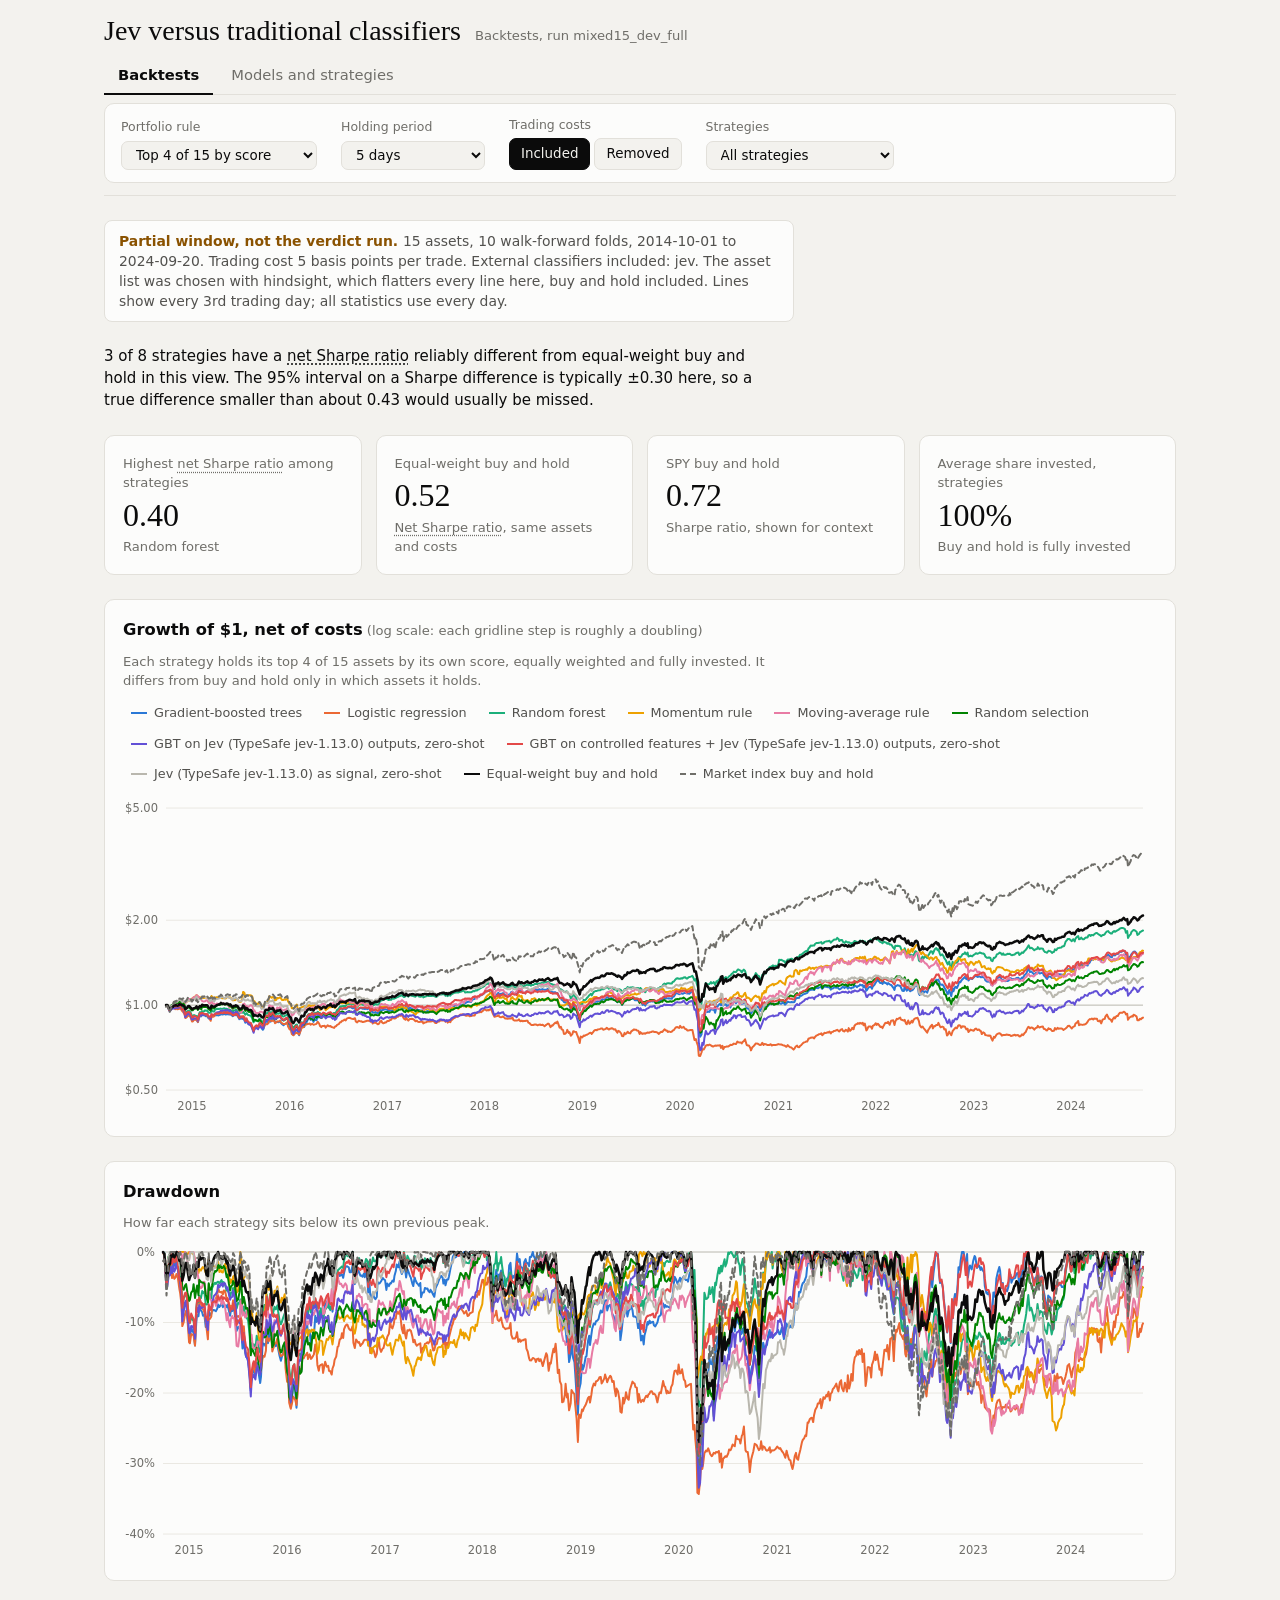
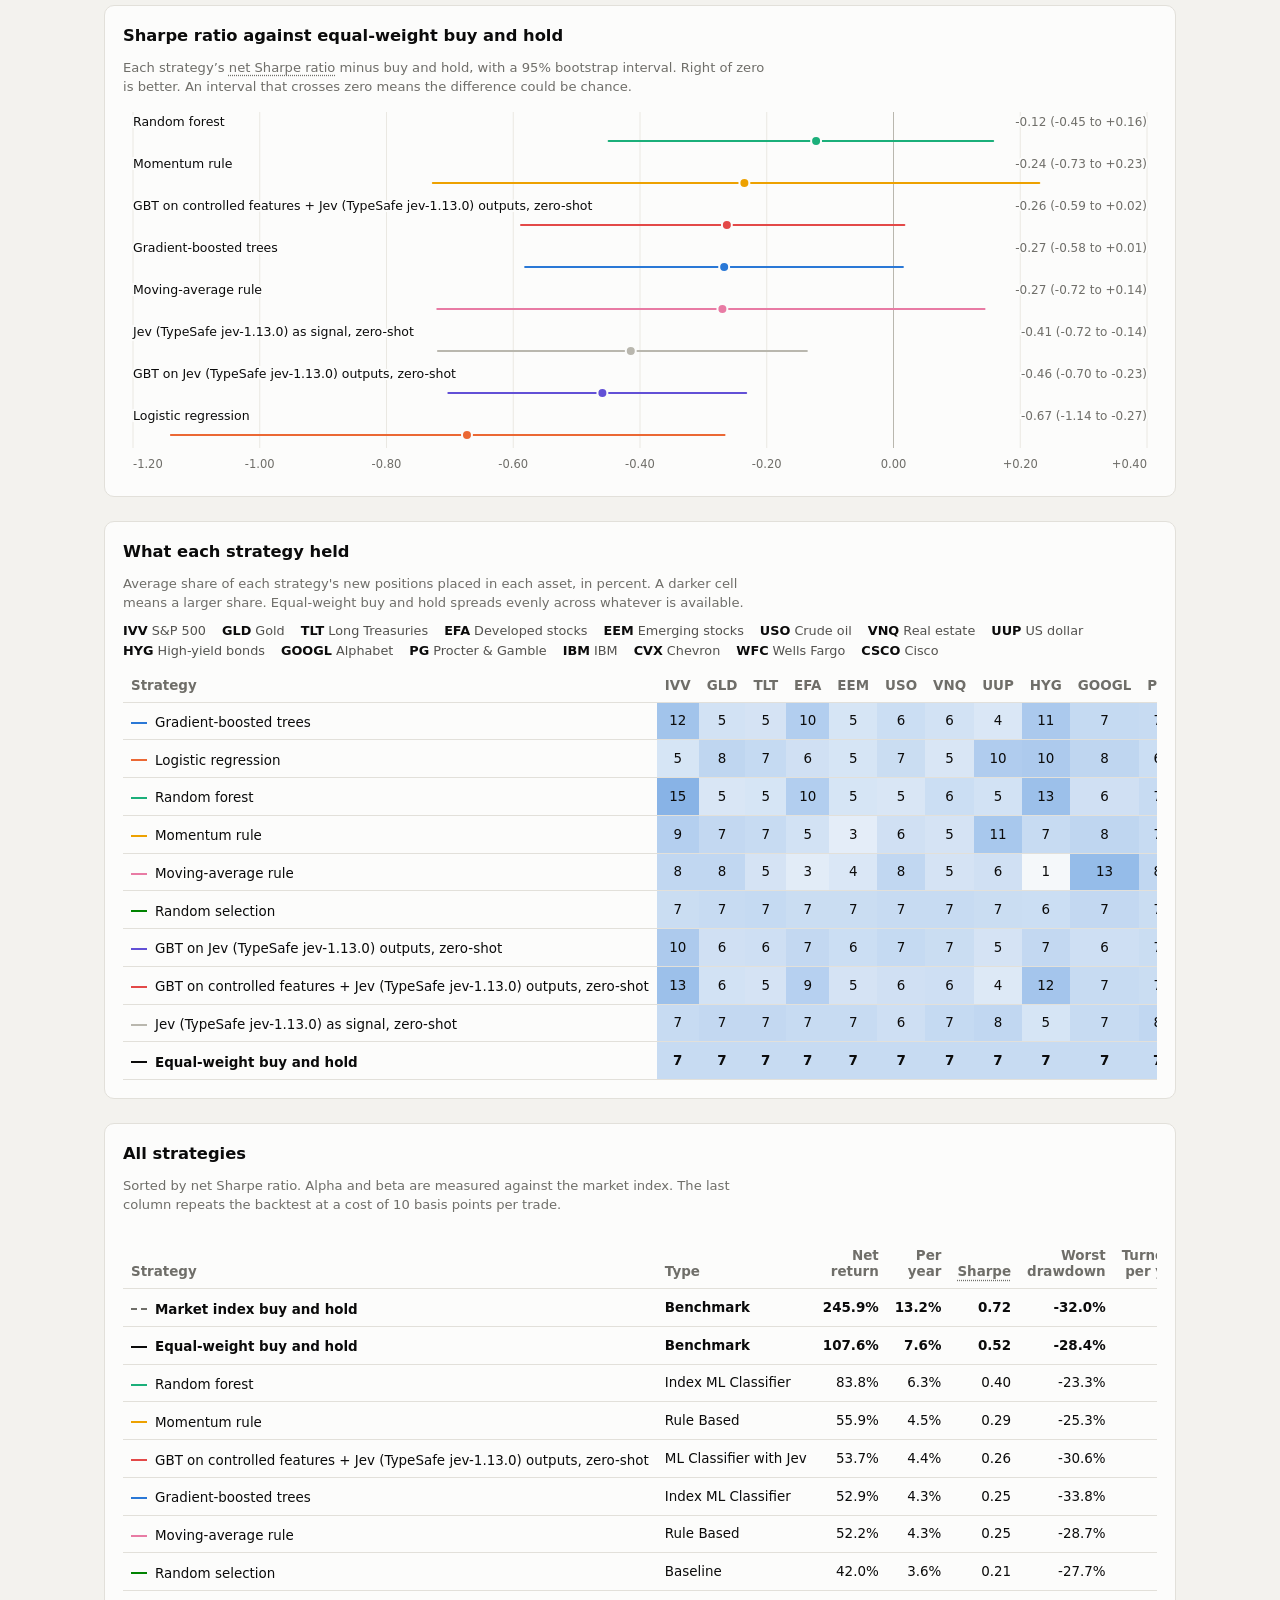
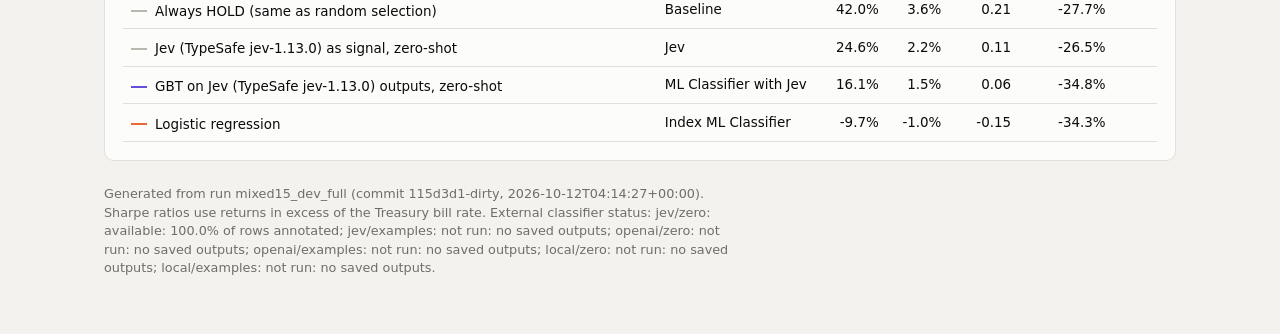
==== commit 797a27ae: "Reports: Jev dashboard gains a trading-costs switch, a strategies filter, a net Sharpe popup and a p" ====
--- a/reports/jev-stock-trader/index.html
+++ b/reports/jev-stock-trader/index.html
@@ -3,10 +3,11 @@
 <head>
 <meta charset="utf-8">
 <meta name="viewport" content="width=device-width, initial-scale=1">
-<title>Backtests</title>
+<title>Jev versus traditional classifiers: backtests</title>
 <style>
-  /* Layout: one column. Caution and takeaway first, three switches, four headline
-     figures, then growth, drawdown, the interval chart and the full table. */
+  /* Layout: one column. A locked bar (title, tabs and filters) stays on screen; below it the
+     caution, the takeaway, four headline figures, then growth, drawdown, the interval
+     chart and the full table. The Models and strategies tab is the report half. */
   :root {
     color-scheme: light;
     --page: #f3f2ee; --surface: #fcfcfb; --border: #e2e0da; --grid: #eae8e2; --axis: #b9b7ae;
@@ -27,26 +28,51 @@
   }
   * { box-sizing: border-box; }
   body { margin: 0; background: var(--page); color: var(--text); font-family: var(--sans); font-size: 15px; line-height: 1.45; }
-  .page { max-width: 72rem; margin-inline: auto; padding-inline: clamp(16px, 4vw, 40px); padding-block: 32px 56px;
+  .page { max-width: 72rem; margin-inline: auto; padding-inline: clamp(16px, 4vw, 40px); padding-block: 0 56px;
     display: flex; flex-direction: column; gap: 24px; }
-  h1 { margin: 0; font-family: var(--serif); font-weight: 400; font-size: clamp(1.7rem, 3.4vw, 2.3rem); line-height: 1.15; text-wrap: balance; }
+  h1 { margin: 0; font-family: var(--serif); font-weight: 400; font-size: clamp(1.35rem, 2.6vw, 1.75rem); line-height: 1.2; }
   h2 { margin: 0; font-size: 1.02rem; font-weight: 600; }
   p { margin: 0; }
-  .head { display: flex; flex-direction: column; gap: 10px; }
+  .topbar { position: sticky; top: 0; z-index: 10; background: var(--page); padding-block: 14px 12px;
+    border-bottom: 1px solid var(--border); display: flex; flex-direction: column; gap: 8px; }
+  .titles { display: flex; flex-wrap: wrap; align-items: baseline; gap: 2px 14px; }
+  .run { color: var(--muted); font-size: .82rem; }
   .takeaway { max-width: 70ch; }
   .caution { max-width: 78ch; padding: 10px 14px; border: 1px solid var(--border); border-radius: 8px; background: var(--surface);
     font-size: .87rem; color: var(--text-2); }
   .flag { color: var(--warn); font-weight: 600; }
   .num { font-variant-numeric: tabular-nums; }
 
-  .controls { display: flex; flex-wrap: wrap; gap: 12px 28px; }
-  .control { display: flex; flex-wrap: wrap; align-items: center; gap: 8px; }
-  .control-label { color: var(--muted); font-size: .82rem; }
+  .controls { display: flex; flex-wrap: wrap; align-items: flex-end; gap: 12px 24px; padding: 12px 16px;
+    background: var(--surface); border: 1px solid var(--border); border-radius: 10px; }
+  .control { display: flex; flex-direction: column; gap: 4px; }
+  .control[hidden] { display: none; }
+  .control-label { color: var(--muted); font-size: .78rem; }
   .seg { display: flex; flex-wrap: wrap; gap: 4px; }
+  .select { font: inherit; font-size: .84rem; padding: 5px 28px 5px 10px; cursor: pointer; color: var(--text);
+    border: 1px solid var(--border); border-radius: 7px; background-color: var(--page); min-width: 9rem; }
   .btn { font: inherit; font-size: .84rem; padding: 5px 11px; cursor: pointer; border: 1px solid var(--border);
-    border-radius: 7px; background: var(--surface); color: var(--text); }
+    border-radius: 7px; background: var(--page); color: var(--text); }
   .btn[aria-pressed="true"] { background: var(--text); color: var(--page); border-color: var(--text); }
-  .btn:focus-visible, .key:focus-visible { outline: 2px solid var(--text); outline-offset: 2px; }
+  .btn:disabled { opacity: .4; cursor: not-allowed; }
+  .btn:focus-visible, .key:focus-visible, .select:focus-visible, .term:focus-visible { outline: 2px solid var(--text); outline-offset: 2px; }
+  /* On a narrow screen the locked bar stays short: the filters sit on one row that scrolls sideways. */
+  @media (max-width: 640px) {
+    .run { display: none; }
+    .controls { flex-wrap: nowrap; overflow-x: auto; padding: 8px 10px; gap: 12px; }
+    .control { flex: none; }
+    .seg { flex-wrap: nowrap; }
+    .select { min-width: 0; }
+  }
+
+  /* A term with a popup explanation. One popup node is shared by every term on the page. */
+  .term { text-decoration: underline dotted; text-underline-offset: 3px; cursor: help; }
+  .pop { position: fixed; z-index: 20; pointer-events: none; width: max-content; max-width: min(25rem, calc(100vw - 16px));
+    display: flex; flex-direction: column; gap: 6px; padding: 10px 12px; background: var(--pop); border: 1px solid var(--border);
+    border-radius: 8px; box-shadow: var(--shadow); font-size: .82rem; font-weight: 400; line-height: 1.45; color: var(--text-2);
+    text-align: left; white-space: normal; }
+  .pop[hidden] { display: none; }
+  .pop b { color: var(--text); font-weight: 600; }
 
   .tiles { display: grid; grid-template-columns: repeat(auto-fit, minmax(min(100%, 13rem), 1fr)); gap: 14px; }
   .tile, .card { background: var(--surface); border: 1px solid var(--border); border-radius: 10px; padding: 18px;
@@ -92,6 +118,7 @@
   .stack { display: flex; flex-direction: column; gap: 24px; }
   .stack[hidden] { display: none; }
   .tabs { display: flex; gap: 4px; border-bottom: 1px solid var(--border); }
+  .takeaway:empty { display: none; }
   .tab { font: inherit; font-size: .92rem; padding: 8px 14px; cursor: pointer; background: none; color: var(--muted);
     border: 0; border-bottom: 2px solid transparent; margin-bottom: -1px; }
   .tab[aria-selected="true"] { color: var(--text); border-bottom-color: var(--text); font-weight: 600; }
@@ -112,24 +139,27 @@
 </head>
 <body>
 <main class="page">
-  <header class="head">
-    <h1 id="title">Backtests</h1>
-    <p class="takeaway" id="takeaway"></p>
-    <p class="caution" id="caution"></p>
+  <header class="topbar">
+    <div class="titles">
+      <h1>Jev versus traditional classifiers</h1>
+      <span class="run" id="run"></span>
+    </div>
+    <div class="tabs" role="tablist" id="tabs">
+      <button class="tab" role="tab" id="tab-backtests" aria-selected="true" aria-controls="view-backtests">Backtests</button>
+      <button class="tab" role="tab" id="tab-models" aria-selected="false" aria-controls="view-models">Models and strategies</button>
+    </div>
+    <div class="controls" id="controls" role="group" aria-label="Filters"></div>
   </header>
 
-  <div class="tabs" role="tablist" id="tabs">
-    <button class="tab" role="tab" id="tab-backtests" aria-selected="true" aria-controls="view-backtests">Backtests</button>
-    <button class="tab" role="tab" id="tab-models" aria-selected="false" aria-controls="view-models">Models and strategies</button>
-  </div>
+  <p class="caution" id="caution"></p>
 
   <div class="stack" id="view-backtests" role="tabpanel" aria-labelledby="tab-backtests">
-  <div class="controls" id="controls"></div>
+  <p class="takeaway" id="takeaway"></p>
 
   <section class="tiles" id="tiles"></section>
 
   <section class="card">
-    <h2>Growth of $1, net of costs<span class="scale" id="growth-scale"></span></h2>
+    <h2><span id="growth-title"></span><span class="scale" id="growth-scale"></span></h2>
     <p class="note" id="growth-note"></p>
     <div class="legend" id="legend"></div>
     <div class="chart" id="growth"></div>
@@ -143,7 +173,7 @@
 
   <section class="card">
     <h2>Sharpe ratio against equal-weight buy and hold</h2>
-    <p class="note">Each strategy's net Sharpe ratio minus buy and hold, with a 95% bootstrap interval. Right of zero is better. An interval that crosses zero means the difference could be chance.</p>
+    <p class="note" id="forest-note"></p>
     <div class="chart" id="forest" style="min-height: 240px"></div>
   </section>
 
@@ -156,7 +186,7 @@
 
   <section class="card">
     <h2>All strategies</h2>
-    <p class="note">Sorted by net Sharpe ratio. Alpha and beta are measured against the market index. The last column repeats the backtest at a cost of 10 basis points per trade.</p>
+    <p class="note" id="table-note"></p>
     <div class="table-wrap"><table id="table"></table></div>
   </section>
 
@@ -168,10 +198,13 @@
 
 <script>
 (() => {
-  const DATA = {"run":{"name":"mixed15_dev_full","smoke":false,"full_window":false,"generated":"2026-10-12T04:14:27+00:00","commit":"115d3d1-dirty","assets":15,"folds":10,"cost_bps":5.0,"held":{"rank":4,"rank_check":1,"buy_names":null},"risk_free":"tbill","market":"SPY","hindsight":"The asset list was chosen with hindsight, which flatters every line here, buy and hold included.","external":{"jev/zero":"available: 100.0% of rows annotated","jev/examples":"not run: no saved outputs","openai/zero":"not run: no saved outputs","openai/examples":"not run: no saved outputs","local/zero":"not run: no saved outputs","local/examples":"not run: no saved outputs"},"external_ran":["jev"]},"segments":["dev"],"rules":["rank","rank_check","buy_names"],"rule_labels":{"rank":"Top 4 of 15 by score","rank_check":"Top 1 of 15 by score","buy_names":"BUY names only"},"horizons":[1,5,20],"tickers":[{"id":"IVV","name":"S&P 500"},{"id":"GLD","name":"Gold"},{"id":"TLT","name":"Long Treasuries"},{"id":"EFA","name":"Developed stocks"},{"id":"EEM","name":"Emerging stocks"},{"id":"USO","name":"Crude oil"},{"id":"VNQ","name":"Real estate"},{"id":"UUP","name":"US dollar"},{"id":"HYG","name":"High-yield bonds"},{"id":"GOOGL","name":"Alphabet"},{"id":"PG","name":"Procter & Gamble"},{"id":"IBM","name":"IBM"},{"id":"CVX","name":"Chevron"},{"id":"WFC","name":"Wells Fargo"},{"id":"CSCO","name":"Cisco"}],"defaults":{"segment":"dev","rule":"rank","horizon":5},"views":{"dev|rank|1":{"strategies":[{"id":"gbt","label":"Gradient-boosted trees","kind":"Model","chart":true},{"id":"logreg","label":"Logistic regression","kind":"Model","chart":true},{"id":"random_forest","label":"Random forest","kind":"Model","chart":true},{"id":"momentum_rule","label":"Momentum rule","kind":"Rule","chart":true},{"id":"ma_cross_rule","label":"Moving-average rule","kind":"Rule","chart":true},{"id":"stratified_random","label":"Random selection","kind":"Baseline","chart":true},{"id":"majority","label":"Always HOLD (same as random selection)","kind":"Baseline","chart":false},{"id":"jev_head_zero","label":"GBT on Jev (TypeSafe jev-1.13.0) outputs, zero-shot","kind":"Jev (TypeSafe jev-1.13.0)","chart":true},{"id":"jev_plus_controlled_zero","label":"GBT on controlled features + Jev (TypeSafe jev-1.13.0) outputs, zero-shot","kind":"Jev (TypeSafe jev-1.13.0)","chart":true},{"id":"jev_signal_zero","label":"Jev (TypeSafe jev-1.13.0) as signal, zero-shot","kind":"Jev (TypeSafe jev-1.13.0)","chart":true},{"id":"always_buy","label":"Equal-weight buy and hold","kind":"Benchmark","chart":true},{"id":"market_buy_and_hold","label":"Market index buy and hold","kind":"Benchmark","chart":true}],"dates":["2014-10-01","2014-10-06","2014-10-09","2014-10-14","2014-10-17","2014-10-22","2014-10-27","2014-10-30","2014-11-04","2014-11-07","2014-11-12","2014-11-17","2014-11-20","2014-11-25","2014-12-01","2014-12-04","2014-12-09","2014-12-12","2014-12-17","2014-12-22","2014-12-26","2014-12-31","2015-01-06","2015-01-09","2015-01-14","2015-01-20","2015-01-23","2015-01-28","2015-02-02","2015-02-05","2015-02-10","2015-02-13","2015-02-19","2015-02-24","2015-02-27","2015-03-04","2015-03-09","2015-03-12","2015-03-17","2015-03-20","2015-03-25","2015-03-30","2015-04-02","2015-04-08","2015-04-13","2015-04-16","2015-04-21","2015-04-24","2015-04-29","2015-05-04","2015-05-07","2015-05-12","2015-05-15","2015-05-20","2015-05-26","2015-05-29","2015-06-03","2015-06-08","2015-06-11","2015-06-16","2015-06-19","2015-06-24","2015-06-29","2015-07-02","2015-07-08","2015-07-13","2015-07-16","2015-07-21","2015-07-24","2015-07-29","2015-08-03","2015-08-06","2015-08-11","2015-08-14","2015-08-19","2015-08-24","2015-08-27","2015-09-01","2015-09-04","2015-09-10","2015-09-15","2015-09-18","2015-09-23","2015-09-28","2015-10-01","2015-10-06","2015-10-09","2015-10-14","2015-10-19","2015-10-22","2015-10-27","2015-10-30","2015-11-04","2015-11-09","2015-11-12","2015-11-17","2015-11-20","2015-11-25","2015-12-01","2015-12-04","2015-12-09","2015-12-14","2015-12-17","2015-12-22","2015-12-28","2015-12-31","2016-01-06","2016-01-11","2016-01-14","2016-01-20","2016-01-25","2016-01-28","2016-02-02","2016-02-05","2016-02-10","2016-02-16","2016-02-19","2016-02-24","2016-02-29","2016-03-03","2016-03-08","2016-03-11","2016-03-16","2016-03-21","2016-03-24","2016-03-30","2016-04-04","2016-04-07","2016-04-12","2016-04-15","2016-04-20","2016-04-25","2016-04-28","2016-05-03","2016-05-06","2016-05-11","2016-05-16","2016-05-19","2016-05-24","2016-05-27","2016-06-02","2016-06-07","2016-06-10","2016-06-15","2016-06-20","2016-06-23","2016-06-28","2016-07-01","2016-07-07","2016-07-12","2016-07-15","2016-07-20","2016-07-25","2016-07-28","2016-08-02","2016-08-05","2016-08-10","2016-08-15","2016-08-18","2016-08-23","2016-08-26","2016-08-31","2016-09-06","2016-09-09","2016-09-14","2016-09-19","2016-09-22","2016-09-27","2016-09-30","2016-10-05","2016-10-10","2016-10-13","2016-10-18","2016-10-21","2016-10-26","2016-10-31","2016-11-03","2016-11-08","2016-11-11","2016-11-16","2016-11-21","2016-11-25","2016-11-30","2016-12-05","2016-12-08","2016-12-13","2016-12-16","2016-12-21","2016-12-27","2016-12-30","2017-01-05","2017-01-10","2017-01-13","2017-01-19","2017-01-24","2017-01-27","2017-02-01","2017-02-06","2017-02-09","2017-02-14","2017-02-17","2017-02-23","2017-02-28","2017-03-03","2017-03-08","2017-03-13","2017-03-16","2017-03-21","2017-03-24","2017-03-29","2017-04-03","2017-04-06","2017-04-11","2017-04-17","2017-04-20","2017-04-25","2017-04-28","2017-05-03","2017-05-08","2017-05-11","2017-05-16","2017-05-19","2017-05-24","2017-05-30","2017-06-02","2017-06-07","2017-06-12","2017-06-15","2017-06-20","2017-06-23","2017-06-28","2017-07-03","2017-07-07","2017-07-12","2017-07-17","2017-07-20","2017-07-25","2017-07-28","2017-08-02","2017-08-07","2017-08-10","2017-08-15","2017-08-18","2017-08-23","2017-08-28","2017-08-31","2017-09-06","2017-09-11","2017-09-14","2017-09-19","2017-09-22","2017-09-27","2017-10-02","2017-10-05","2017-10-10","2017-10-13","2017-10-18","2017-10-23","2017-10-26","2017-10-31","2017-11-03","2017-11-08","2017-11-13","2017-11-16","2017-11-21","2017-11-27","2017-11-30","2017-12-05","2017-12-08","2017-12-13","2017-12-18","2017-12-21","2017-12-27","2018-01-02","2018-01-05","2018-01-10","2018-01-16","2018-01-19","2018-01-24","2018-01-29","2018-02-01","2018-02-06","2018-02-09","2018-02-14","2018-02-20","2018-02-23","2018-02-28","2018-03-05","2018-03-08","2018-03-13","2018-03-16","2018-03-21","2018-03-26","2018-03-29","2018-04-04","2018-04-09","2018-04-12","2018-04-17","2018-04-20","2018-04-25","2018-04-30","2018-05-03","2018-05-08","2018-05-11","2018-05-16","2018-05-21","2018-05-24","2018-05-30","2018-06-04","2018-06-07","2018-06-12","2018-06-15","2018-06-20","2018-06-25","2018-06-28","2018-07-03","2018-07-09","2018-07-12","2018-07-17","2018-07-20","2018-07-25","2018-07-30","2018-08-02","2018-08-07","2018-08-10","2018-08-15","2018-08-20","2018-08-23","2018-08-28","2018-08-31","2018-09-06","2018-09-11","2018-09-14","2018-09-19","2018-09-24","2018-09-27","2018-10-02","2018-10-05","2018-10-10","2018-10-15","2018-10-18","2018-10-23","2018-10-26","2018-10-31","2018-11-05","2018-11-08","2018-11-13","2018-11-16","2018-11-21","2018-11-27","2018-11-30","2018-12-06","2018-12-11","2018-12-14","2018-12-19","2018-12-24","2018-12-28","2019-01-03","2019-01-08","2019-01-11","2019-01-16","2019-01-22","2019-01-25","2019-01-30","2019-02-04","2019-02-07","2019-02-12","2019-02-15","2019-02-21","2019-02-26","2019-03-01","2019-03-06","2019-03-11","2019-03-14","2019-03-19","2019-03-22","2019-03-27","2019-04-01","2019-04-04","2019-04-09","2019-04-12","2019-04-17","2019-04-23","2019-04-26","2019-05-01","2019-05-06","2019-05-09","2019-05-14","2019-05-17","2019-05-22","2019-05-28","2019-05-31","2019-06-05","2019-06-10","2019-06-13","2019-06-18","2019-06-21","2019-06-26","2019-07-01","2019-07-05","2019-07-10","2019-07-15","2019-07-18","2019-07-23","2019-07-26","2019-07-31","2019-08-05","2019-08-08","2019-08-13","2019-08-16","2019-08-21","2019-08-26","2019-08-29","2019-09-04","2019-09-09","2019-09-12","2019-09-17","2019-09-20","2019-09-25","2019-09-30","2019-10-03","2019-10-08","2019-10-11","2019-10-16","2019-10-21","2019-10-24","2019-10-29","2019-11-01","2019-11-06","2019-11-11","2019-11-14","2019-11-19","2019-11-22","2019-11-27","2019-12-03","2019-12-06","2019-12-11","2019-12-16","2019-12-19","2019-12-24","2019-12-30","2020-01-03","2020-01-08","2020-01-13","2020-01-16","2020-01-22","2020-01-27","2020-01-30","2020-02-04","2020-02-07","2020-02-12","2020-02-18","2020-02-21","2020-02-26","2020-03-02","2020-03-05","2020-03-10","2020-03-13","2020-03-18","2020-03-23","2020-03-26","2020-03-31","2020-04-03","2020-04-08","2020-04-14","2020-04-17","2020-04-22","2020-04-27","2020-04-30","2020-05-05","2020-05-08","2020-05-13","2020-05-18","2020-05-21","2020-05-27","2020-06-01","2020-06-04","2020-06-09","2020-06-12","2020-06-17","2020-06-22","2020-06-25","2020-06-30","2020-07-06","2020-07-09","2020-07-14","2020-07-17","2020-07-22","2020-07-27","2020-07-30","2020-08-04","2020-08-07","2020-08-12","2020-08-17","2020-08-20","2020-08-25","2020-08-28","2020-09-02","2020-09-08","2020-09-11","2020-09-16","2020-09-21","2020-09-24","2020-09-29","2020-10-02","2020-10-07","2020-10-12","2020-10-15","2020-10-20","2020-10-23","2020-10-28","2020-11-02","2020-11-05","2020-11-10","2020-11-13","2020-11-18","2020-11-23","2020-11-27","2020-12-02","2020-12-07","2020-12-10","2020-12-15","2020-12-18","2020-12-23","2020-12-29","2021-01-04","2021-01-07","2021-01-12","2021-01-15","2021-01-21","2021-01-26","2021-01-29","2021-02-03","2021-02-08","2021-02-11","2021-02-17","2021-02-22","2021-02-25","2021-03-02","2021-03-05","2021-03-10","2021-03-15","2021-03-18","2021-03-23","2021-03-26","2021-03-31","2021-04-06","2021-04-09","2021-04-14","2021-04-19","2021-04-22","2021-04-27","2021-04-30","2021-05-05","2021-05-10","2021-05-13","2021-05-18","2021-05-21","2021-05-26","2021-06-01","2021-06-04","2021-06-09","2021-06-14","2021-06-17","2021-06-22","2021-06-25","2021-06-30","2021-07-06","2021-07-09","2021-07-14","2021-07-19","2021-07-22","2021-07-27","2021-07-30","2021-08-04","2021-08-09","2021-08-12","2021-08-17","2021-08-20","2021-08-25","2021-08-30","2021-09-02","2021-09-08","2021-09-13","2021-09-16","2021-09-21","2021-09-24","2021-09-29","2021-10-04","2021-10-07","2021-10-12","2021-10-15","2021-10-20","2021-10-25","2021-10-28","2021-11-02","2021-11-05","2021-11-10","2021-11-15","2021-11-18","2021-11-23","2021-11-29","2021-12-02","2021-12-07","2021-12-10","2021-12-15","2021-12-20","2021-12-23","2021-12-29","2022-01-03","2022-01-06","2022-01-11","2022-01-14","2022-01-20","2022-01-25","2022-01-28","2022-02-02","2022-02-07","2022-02-10","2022-02-15","2022-02-18","2022-02-24","2022-03-01","2022-03-04","2022-03-09","2022-03-14","2022-03-17","2022-03-22","2022-03-25","2022-03-30","2022-04-04","2022-04-07","2022-04-12","2022-04-18","2022-04-21","2022-04-26","2022-04-29","2022-05-04","2022-05-09","2022-05-12","2022-05-17","2022-05-20","2022-05-25","2022-05-31","2022-06-03","2022-06-08","2022-06-13","2022-06-16","2022-06-22","2022-06-27","2022-06-30","2022-07-06","2022-07-11","2022-07-14","2022-07-19","2022-07-22","2022-07-27","2022-08-01","2022-08-04","2022-08-09","2022-08-12","2022-08-17","2022-08-22","2022-08-25","2022-08-30","2022-09-02","2022-09-08","2022-09-13","2022-09-16","2022-09-21","2022-09-26","2022-09-29","2022-10-04","2022-10-07","2022-10-12","2022-10-17","2022-10-20","2022-10-25","2022-10-28","2022-11-02","2022-11-07","2022-11-10","2022-11-15","2022-11-18","2022-11-23","2022-11-29","2022-12-02","2022-12-07","2022-12-12","2022-12-15","2022-12-20","2022-12-23","2022-12-29","2023-01-04","2023-01-09","2023-01-12","2023-01-18","2023-01-23","2023-01-26","2023-01-31","2023-02-03","2023-02-08","2023-02-13","2023-02-16","2023-02-22","2023-02-27","2023-03-02","2023-03-07","2023-03-10","2023-03-15","2023-03-20","2023-03-23","2023-03-28","2023-03-31","2023-04-05","2023-04-11","2023-04-14","2023-04-19","2023-04-24","2023-04-27","2023-05-02","2023-05-05","2023-05-10","2023-05-15","2023-05-18","2023-05-23","2023-05-26","2023-06-01","2023-06-06","2023-06-09","2023-06-14","2023-06-20","2023-06-23","2023-06-28","2023-07-03","2023-07-07","2023-07-12","2023-07-17","2023-07-20","2023-07-25","2023-07-28","2023-08-02","2023-08-07","2023-08-10","2023-08-15","2023-08-18","2023-08-23","2023-08-28","2023-08-31","2023-09-06","2023-09-11","2023-09-14","2023-09-19","2023-09-22","2023-09-27","2023-10-02","2023-10-05","2023-10-10","2023-10-13","2023-10-18","2023-10-23","2023-10-26","2023-10-31","2023-11-03","2023-11-08","2023-11-13","2023-11-16","2023-11-21","2023-11-27","2023-11-30","2023-12-05","2023-12-08","2023-12-13","2023-12-18","2023-12-21","2023-12-27","2024-01-02","2024-01-05","2024-01-10","2024-01-16","2024-01-19","2024-01-24","2024-01-29","2024-02-01","2024-02-06","2024-02-09","2024-02-14","2024-02-20","2024-02-23","2024-02-28","2024-03-04","2024-03-07","2024-03-12","2024-03-15","2024-03-20","2024-03-25","2024-03-28","2024-04-03","2024-04-08","2024-04-11","2024-04-16","2024-04-19","2024-04-24","2024-04-29","2024-05-02","2024-05-07","2024-05-10","2024-05-15","2024-05-20","2024-05-23","2024-05-29","2024-06-03","2024-06-06","2024-06-11","2024-06-14","2024-06-20","2024-06-25","2024-06-28","2024-07-03","2024-07-09","2024-07-12","2024-07-17","2024-07-22","2024-07-25","2024-07-30","2024-08-02","2024-08-07","2024-08-12","2024-08-15","2024-08-20","2024-08-23","2024-08-28","2024-09-03","2024-09-06","2024-09-11","2024-09-16","2024-09-19","2024-09-24","2024-09-27"],"growth":{"gbt":[1.0,1.0034,0.9865,0.9733,0.9685,0.9863,0.9851,0.9944,0.9913,0.9881,0.9819,0.9938,1.0011,0.9982,0.9857,0.9926,0.9905,0.9812,1.0014,1.0178,1.0153,1.0129,0.9718,0.971,0.9675,0.9706,0.9686,0.9518,0.9949,1.0002,0.9962,1.0004,1.0039,1.0074,1.0111,1.0053,0.9889,0.9788,0.9911,1.0133,0.9933,0.9809,0.9869,0.9876,0.9883,0.9847,0.9834,0.9837,0.9774,0.9756,0.9754,0.971,0.9743,0.9682,0.9614,0.9637,0.9577,0.9368,0.9467,0.9364,0.9449,0.9348,0.91,0.8995,0.8997,0.9024,0.9099,0.8979,0.8865,0.8857,0.8715,0.8581,0.8524,0.857,0.8393,0.8115,0.8203,0.8123,0.8102,0.8001,0.8199,0.8126,0.7994,0.8004,0.8058,0.8265,0.8285,0.8311,0.831,0.8625,0.8509,0.8544,0.8658,0.843,0.8297,0.8283,0.8362,0.8334,0.8459,0.8352,0.8235,0.8184,0.8252,0.8238,0.8269,0.8066,0.8109,0.8026,0.7799,0.7748,0.7858,0.7883,0.7763,0.7667,0.7442,0.782,0.8006,0.8195,0.8191,0.8341,0.847,0.8632,0.8741,0.8747,0.8724,0.885,0.8608,0.8651,0.8776,0.8653,0.8796,0.8733,0.8701,0.8722,0.8847,0.8869,0.8841,0.8671,0.8795,0.8789,0.8747,0.8768,0.8719,0.874,0.8658,0.8599,0.8626,0.8781,0.8734,0.8889,0.8824,0.8848,0.8854,0.8947,0.8945,0.8977,0.904,0.9009,0.9023,0.8997,0.8939,0.8959,0.911,0.8878,0.8859,0.8976,0.9013,0.9027,0.8967,0.8942,0.8977,0.8895,0.8981,0.9006,0.8931,0.892,0.8801,0.8818,0.8689,0.8769,0.8832,0.8789,0.8771,0.8784,0.8934,0.8968,0.9055,0.909,0.914,0.9164,0.9159,0.9147,0.9237,0.92,0.9283,0.9281,0.9296,0.9271,0.9479,0.9439,0.9518,0.9442,0.9558,0.9501,0.9433,0.9468,0.9617,0.9461,0.9361,0.9448,0.94,0.9388,0.935,0.9308,0.9227,0.9347,0.9232,0.9171,0.9131,0.9188,0.9192,0.9309,0.9332,0.9314,0.9376,0.9237,0.9342,0.928,0.9221,0.9333,0.9322,0.9297,0.928,0.9403,0.938,0.9411,0.9422,0.9347,0.939,0.9326,0.9298,0.937,0.9329,0.9372,0.9288,0.9347,0.9399,0.9457,0.9516,0.9506,0.9532,0.9465,0.944,0.9485,0.9492,0.9453,0.9385,0.9309,0.9339,0.9494,0.9496,0.9459,0.9436,0.9471,0.9573,0.9557,0.9557,0.9516,0.9643,0.9679,0.9726,0.971,0.9782,0.9893,1.0089,1.0112,1.0184,1.0234,1.0344,1.0284,1.015,0.9655,0.9395,0.9604,0.9669,0.9832,0.9652,0.9699,0.9759,0.9925,0.9783,0.9622,0.9562,0.9418,0.9511,0.9441,0.9437,0.9384,0.9302,0.9136,0.9231,0.9229,0.9272,0.9445,0.9304,0.9331,0.924,0.9209,0.9309,0.9465,0.9478,0.9418,0.9422,0.9394,0.9461,0.9408,0.9482,0.9373,0.9245,0.9232,0.9288,0.922,0.923,0.9289,0.917,0.9181,0.9265,0.9289,0.9353,0.933,0.92,0.9212,0.9246,0.9274,0.9277,0.9187,0.9266,0.9078,0.8893,0.8914,0.9005,0.8944,0.9024,0.8934,0.8838,0.8768,0.867,0.8615,0.8471,0.8581,0.8831,0.8603,0.8614,0.8333,0.8147,0.7717,0.8093,0.8057,0.8305,0.8267,0.8378,0.8455,0.8445,0.8554,0.8751,0.8686,0.887,0.8905,0.8965,0.8949,0.9012,0.8957,0.8955,0.9025,0.9103,0.9084,0.9029,0.9098,0.9132,0.9111,0.8966,0.9075,0.9053,0.8978,0.8959,0.8875,0.8764,0.8647,0.8791,0.8648,0.8514,0.8388,0.86,0.8759,0.8758,0.8798,0.8812,0.8763,0.8767,0.8727,0.8785,0.8746,0.8876,0.885,0.8889,0.8787,0.8537,0.8617,0.8554,0.8566,0.8539,0.8595,0.8745,0.8783,0.8774,0.8782,0.8972,0.8948,0.8923,0.8975,0.8801,0.8793,0.8778,0.8795,0.8841,0.8911,0.8853,0.9019,0.8929,0.891,0.8805,0.8873,0.8919,0.8896,0.8851,0.8901,0.8925,0.8965,0.9071,0.905,0.9024,0.8986,0.8967,0.9002,0.9055,0.9101,0.9039,0.9045,0.9047,0.9039,0.8978,0.8995,0.8964,0.876,0.8762,0.8442,0.8103,0.6743,0.6388,0.6323,0.6773,0.6813,0.6961,0.7392,0.7416,0.7433,0.757,0.7728,0.7764,0.7878,0.7946,0.7648,0.7936,0.7901,0.8143,0.8305,0.8411,0.8577,0.8053,0.8387,0.8302,0.8021,0.8096,0.8141,0.806,0.8217,0.8079,0.8151,0.8113,0.7962,0.8124,0.8086,0.799,0.7969,0.7873,0.7947,0.7982,0.8045,0.7583,0.7495,0.7419,0.7258,0.7149,0.7304,0.7344,0.75,0.7536,0.7484,0.7488,0.7372,0.7096,0.7149,0.7289,0.711,0.7178,0.7031,0.7211,0.721,0.7354,0.7411,0.7417,0.7465,0.7357,0.7379,0.7372,0.743,0.7381,0.7301,0.7305,0.7228,0.7234,0.7167,0.7277,0.7347,0.7389,0.7242,0.7309,0.7337,0.7315,0.7324,0.7392,0.7395,0.7271,0.7275,0.7356,0.7341,0.7453,0.7467,0.7493,0.7585,0.7624,0.7742,0.7774,0.7766,0.7766,0.7832,0.7817,0.7882,0.7972,0.8022,0.8047,0.802,0.8029,0.7993,0.8048,0.8041,0.8019,0.7962,0.7948,0.7947,0.7923,0.7968,0.8068,0.8074,0.8119,0.8113,0.8125,0.8001,0.7991,0.8154,0.8148,0.8169,0.8088,0.809,0.7967,0.786,0.784,0.7785,0.7647,0.7688,0.7667,0.7944,0.7836,0.7731,0.7761,0.7762,0.7858,0.7753,0.7821,0.7655,0.7739,0.7482,0.7474,0.7565,0.7527,0.7533,0.7336,0.7483,0.7571,0.7652,0.7629,0.7544,0.7474,0.7304,0.7358,0.7353,0.7481,0.7398,0.7407,0.7247,0.7257,0.7138,0.7197,0.7168,0.7035,0.6896,0.709,0.7178,0.7262,0.7404,0.7487,0.7264,0.7013,0.6941,0.7173,0.707,0.694,0.7099,0.6949,0.6925,0.6949,0.6992,0.7153,0.7267,0.7239,0.7047,0.6602,0.6462,0.6498,0.6568,0.6596,0.6675,0.6617,0.6641,0.6907,0.6909,0.7123,0.7149,0.7113,0.7396,0.7537,0.7585,0.7388,0.7421,0.7044,0.6888,0.6892,0.6759,0.6617,0.6533,0.6306,0.6262,0.6503,0.6364,0.6155,0.6449,0.6303,0.6485,0.6522,0.6437,0.6632,0.6826,0.6774,0.6713,0.6822,0.6919,0.7004,0.6688,0.6705,0.6546,0.6681,0.6694,0.661,0.6527,0.651,0.6601,0.6546,0.6664,0.6727,0.6679,0.6728,0.6711,0.6606,0.6419,0.6332,0.6316,0.6349,0.634,0.6266,0.6219,0.6291,0.6207,0.6339,0.6455,0.6481,0.6516,0.6543,0.6491,0.6491,0.6443,0.6398,0.6379,0.6367,0.6311,0.6358,0.634,0.6304,0.6324,0.6445,0.6421,0.6402,0.6349,0.6213,0.6184,0.6243,0.6156,0.6372,0.6402,0.6415,0.6504,0.6563,0.6401,0.6429,0.6371,0.6298,0.6224,0.6306,0.6301,0.64,0.6263,0.6331,0.6325,0.631,0.6158,0.614,0.6042,0.6033,0.6119,0.61,0.6122,0.6053,0.601,0.6064,0.6171,0.604,0.6197,0.6282,0.6219,0.6241,0.6164,0.6036,0.6038,0.6057,0.6133,0.6208,0.6248,0.6153,0.6175,0.6185,0.6073,0.6075,0.6221,0.63,0.6205,0.6214,0.6278,0.6209,0.6222,0.628,0.6219,0.6222,0.628,0.6402,0.639,0.6443,0.6411,0.6472,0.6451,0.6411,0.6333,0.6315,0.6239,0.6294,0.6357,0.6346,0.6367,0.6447,0.6621,0.6625,0.658,0.6475,0.6456,0.6573,0.6616,0.6515,0.6669,0.6641,0.6621,0.6681,0.6666,0.6725,0.6692,0.662,0.6508,0.6623,0.6273,0.6289,0.6353,0.636,0.6448,0.6514,0.6448,0.6313,0.619,0.6197,0.6282,0.6348,0.6389,0.6453],"logreg":[1.0,1.0053,0.9865,0.9824,0.9847,1.0037,1.0046,1.0135,0.9956,1.0003,0.9919,0.9996,1.0081,1.0098,0.9972,0.9978,0.9849,0.9549,0.9678,0.9719,0.9671,0.9532,0.9376,0.9346,0.9437,0.9433,0.9405,0.9268,0.9717,0.9809,0.9712,0.9732,0.957,0.9676,0.964,0.9557,0.9523,0.9503,0.9302,0.9593,0.9505,0.9448,0.9649,0.9783,0.9754,0.98,0.9785,0.9909,0.9859,0.9818,0.9802,0.9736,0.9741,0.9737,0.9755,0.9752,0.9643,0.9557,0.9494,0.9497,0.9582,0.9455,0.9226,0.9186,0.9212,0.9179,0.9313,0.9215,0.907,0.9189,0.9241,0.9064,0.8906,0.8845,0.8697,0.8617,0.8704,0.8797,0.8782,0.8667,0.8709,0.8561,0.853,0.8578,0.8503,0.8942,0.8984,0.9023,0.9051,0.9195,0.9218,0.9231,0.9226,0.9152,0.8904,0.898,0.9093,0.9038,0.911,0.9001,0.8861,0.8767,0.8833,0.8759,0.883,0.8534,0.8483,0.8431,0.813,0.8007,0.8131,0.8498,0.8505,0.8623,0.8611,0.9091,0.901,0.8926,0.8921,0.9101,0.9042,0.919,0.9192,0.919,0.9093,0.916,0.9022,0.8994,0.9007,0.9008,0.9053,0.8888,0.8708,0.8664,0.8812,0.8834,0.8818,0.8649,0.874,0.8763,0.8758,0.8776,0.8775,0.8766,0.8638,0.8716,0.8725,0.883,0.8845,0.9042,0.8974,0.9067,0.9053,0.9133,0.908,0.9239,0.9263,0.9259,0.9236,0.919,0.9143,0.9174,0.9201,0.8952,0.8809,0.8943,0.8823,0.8755,0.8709,0.8711,0.8751,0.8728,0.8822,0.8879,0.885,0.8861,0.8802,0.8757,0.8647,0.8743,0.8677,0.8613,0.8516,0.857,0.8685,0.872,0.8596,0.8551,0.8585,0.8572,0.8622,0.8593,0.8662,0.868,0.8894,0.8862,0.8888,0.8904,0.8983,0.8942,0.9022,0.9013,0.906,0.8942,0.8827,0.8715,0.8788,0.8673,0.8652,0.8698,0.8738,0.8791,0.8813,0.8765,0.867,0.8756,0.8654,0.8636,0.8607,0.8597,0.8627,0.8447,0.8469,0.8474,0.8537,0.8537,0.8499,0.8447,0.8391,0.8466,0.8324,0.8287,0.8224,0.8273,0.8318,0.836,0.8374,0.8448,0.8456,0.8453,0.8462,0.8456,0.8326,0.835,0.8326,0.8324,0.8403,0.8435,0.8524,0.8634,0.8739,0.8819,0.892,0.8937,0.8955,0.8895,0.8957,0.8997,0.9027,0.9024,0.9025,0.8994,0.8975,0.9107,0.9096,0.911,0.9283,0.929,0.9229,0.9116,0.9223,0.9136,0.9211,0.9267,0.9355,0.9272,0.9305,0.9255,0.9268,0.9208,0.8924,0.8449,0.8266,0.8454,0.8426,0.8464,0.8345,0.831,0.8384,0.8424,0.8328,0.8207,0.8155,0.8098,0.8189,0.8155,0.8117,0.8135,0.8019,0.797,0.802,0.7977,0.8137,0.8195,0.8132,0.8141,0.809,0.8164,0.825,0.8232,0.8262,0.8207,0.8184,0.8096,0.8093,0.8041,0.8056,0.7992,0.7929,0.7867,0.7898,0.7828,0.7748,0.7769,0.7748,0.7793,0.7847,0.7891,0.7932,0.7884,0.7681,0.7789,0.7749,0.7885,0.7966,0.7905,0.7995,0.7884,0.7686,0.7694,0.7557,0.7517,0.7421,0.7483,0.7568,0.7693,0.7351,0.738,0.7185,0.7286,0.752,0.7373,0.7239,0.697,0.6827,0.66,0.6996,0.7008,0.7121,0.7069,0.7077,0.7151,0.7143,0.7225,0.7332,0.7295,0.7313,0.7343,0.7322,0.7317,0.7365,0.7401,0.7414,0.7443,0.7432,0.7375,0.7442,0.7452,0.7494,0.7492,0.7507,0.7483,0.752,0.7546,0.749,0.7491,0.7433,0.7403,0.747,0.7417,0.7341,0.7241,0.7239,0.7393,0.7349,0.736,0.7533,0.7468,0.7429,0.7552,0.7586,0.7645,0.7649,0.7635,0.7623,0.7625,0.7495,0.7699,0.7665,0.7598,0.7627,0.7609,0.7588,0.7603,0.756,0.7502,0.7467,0.7452,0.7445,0.744,0.7438,0.7444,0.7327,0.7297,0.744,0.7422,0.7368,0.738,0.7435,0.7413,0.7399,0.736,0.7355,0.7381,0.7294,0.7327,0.7301,0.7355,0.7372,0.7369,0.735,0.7355,0.7305,0.734,0.7369,0.7368,0.7454,0.7371,0.7362,0.7342,0.7323,0.736,0.7401,0.7242,0.7119,0.6936,0.6837,0.6164,0.6172,0.6306,0.6657,0.672,0.6787,0.6912,0.7014,0.7012,0.7058,0.6648,0.661,0.6602,0.6626,0.6641,0.6631,0.6681,0.6652,0.6668,0.6622,0.6707,0.6672,0.6838,0.6817,0.6834,0.6845,0.6936,0.7006,0.6994,0.7014,0.7076,0.7146,0.7201,0.7252,0.7235,0.7198,0.7241,0.7212,0.7281,0.733,0.74,0.7263,0.7193,0.709,0.6997,0.6827,0.6946,0.6933,0.6962,0.7114,0.7061,0.7076,0.6967,0.6768,0.6746,0.6886,0.6706,0.6732,0.6733,0.6682,0.6669,0.6723,0.6761,0.6669,0.6698,0.6715,0.6712,0.6741,0.6795,0.672,0.6656,0.6653,0.6779,0.682,0.6799,0.6735,0.6786,0.6746,0.6729,0.6676,0.6593,0.6509,0.6567,0.6691,0.6743,0.6649,0.6592,0.6652,0.676,0.6864,0.6915,0.6985,0.6982,0.6866,0.7086,0.7059,0.7116,0.7033,0.7047,0.696,0.7038,0.7053,0.7052,0.7099,0.7089,0.7137,0.7,0.7037,0.7061,0.7082,0.7154,0.7141,0.7151,0.7051,0.7141,0.7274,0.7245,0.7266,0.7314,0.7312,0.7261,0.718,0.7315,0.7305,0.7327,0.726,0.7377,0.7317,0.7244,0.7547,0.7421,0.7501,0.7561,0.7445,0.7643,0.7756,0.7738,0.7784,0.7717,0.7865,0.781,0.7822,0.7703,0.7755,0.7509,0.7673,0.7772,0.7769,0.7689,0.7388,0.7583,0.7678,0.7819,0.7825,0.7902,0.7909,0.776,0.774,0.7715,0.7894,0.8067,0.8081,0.8056,0.8245,0.8128,0.8437,0.8426,0.8376,0.8265,0.8507,0.8787,0.8751,0.8523,0.8561,0.8424,0.8656,0.8605,0.8532,0.8261,0.8223,0.8545,0.8296,0.8285,0.8435,0.7937,0.8142,0.826,0.8356,0.8404,0.8276,0.7975,0.7852,0.7956,0.7848,0.7714,0.7604,0.7601,0.7715,0.7714,0.7836,0.7945,0.7668,0.779,0.7731,0.7778,0.7866,0.8011,0.772,0.7646,0.7524,0.7602,0.7423,0.7454,0.7146,0.7178,0.7485,0.7364,0.7298,0.7584,0.7578,0.7663,0.7676,0.7515,0.7745,0.7783,0.7701,0.7695,0.7773,0.7705,0.7658,0.7617,0.7673,0.7509,0.7615,0.7652,0.7592,0.7522,0.7564,0.7607,0.757,0.7649,0.7633,0.7471,0.7266,0.7311,0.7321,0.719,0.7215,0.727,0.7302,0.7308,0.7231,0.7158,0.7199,0.7211,0.7426,0.7495,0.7487,0.7594,0.7588,0.7581,0.7655,0.7591,0.7529,0.7539,0.75,0.7455,0.7454,0.7339,0.7418,0.7373,0.7336,0.7247,0.7212,0.7195,0.7038,0.7077,0.7079,0.7012,0.7124,0.7227,0.7328,0.7527,0.7517,0.7436,0.7497,0.7495,0.7413,0.7404,0.7484,0.746,0.7585,0.7461,0.7513,0.7476,0.7509,0.7228,0.7284,0.7307,0.7135,0.7259,0.7211,0.7213,0.7152,0.6985,0.6988,0.7114,0.7001,0.7087,0.6964,0.6864,0.69,0.6819,0.6695,0.6669,0.6621,0.6761,0.6769,0.6811,0.6682,0.6649,0.6781,0.6806,0.6954,0.7127,0.7157,0.7032,0.7076,0.7146,0.7078,0.7094,0.7141,0.7161,0.7136,0.7205,0.7234,0.7257,0.7263,0.7197,0.7235,0.7308,0.7275,0.7177,0.7171,0.7219,0.7032,0.7233,0.7212,0.7244,0.7352,0.7445,0.7388,0.7357,0.7295,0.7266,0.7425,0.7468,0.735,0.7461,0.7392,0.7523,0.7582,0.7639,0.7603,0.7612,0.7578,0.7433,0.7426,0.7074,0.7048,0.7175,0.7176,0.7219,0.7403,0.733,0.725,0.7222,0.7233,0.7255,0.7175,0.7259,0.7187],"random_forest":[1.0,1.0014,0.9849,0.983,0.9795,0.9972,0.9944,1.0017,1.0002,1.0046,0.9977,0.9977,1.0036,1.0009,0.9717,0.9742,0.9533,0.9335,0.9351,0.9454,0.945,0.9362,0.9123,0.9114,0.9267,0.9262,0.9332,0.9129,0.9402,0.9388,0.938,0.946,0.9453,0.9536,0.9611,0.9544,0.9349,0.9319,0.9323,0.9506,0.9363,0.9273,0.9288,0.938,0.9431,0.9404,0.9443,0.9494,0.9437,0.9407,0.9446,0.9438,0.9398,0.9347,0.9336,0.9372,0.9279,0.9111,0.924,0.9162,0.9304,0.9225,0.9014,0.8874,0.8904,0.8906,0.9008,0.8842,0.8732,0.8809,0.8752,0.8655,0.8506,0.8606,0.8424,0.8158,0.8342,0.8281,0.8217,0.8102,0.8295,0.8241,0.8122,0.8147,0.8252,0.8589,0.8612,0.8697,0.8584,0.8743,0.8625,0.8553,0.8606,0.8479,0.8281,0.8231,0.8298,0.8278,0.833,0.825,0.81,0.8121,0.8182,0.8159,0.8232,0.8059,0.8023,0.796,0.7651,0.748,0.7664,0.7767,0.7786,0.7554,0.7561,0.7937,0.7988,0.808,0.799,0.8131,0.8101,0.8282,0.8352,0.8373,0.8324,0.845,0.8327,0.8354,0.8397,0.8385,0.8346,0.8178,0.8144,0.8139,0.8243,0.8293,0.8226,0.8077,0.8231,0.8296,0.8353,0.8397,0.8362,0.8354,0.8389,0.8466,0.8536,0.866,0.8739,0.8883,0.8851,0.8899,0.889,0.8958,0.8821,0.8875,0.89,0.8885,0.8869,0.8921,0.8866,0.8832,0.8893,0.8624,0.8596,0.8752,0.8723,0.8635,0.8608,0.8614,0.8623,0.8549,0.8533,0.8534,0.8623,0.8622,0.8552,0.8558,0.8704,0.8577,0.8641,0.8567,0.8585,0.8594,0.8688,0.8652,0.8724,0.8671,0.8667,0.8633,0.8687,0.8635,0.8628,0.8642,0.8777,0.875,0.873,0.8743,0.8827,0.884,0.8922,0.8848,0.8866,0.8847,0.8744,0.8743,0.8822,0.8709,0.8622,0.8717,0.8673,0.8623,0.8577,0.8567,0.8587,0.8723,0.8627,0.866,0.8664,0.8583,0.86,0.8497,0.8548,0.8584,0.866,0.8661,0.8711,0.8725,0.871,0.877,0.8747,0.8679,0.8618,0.8735,0.8714,0.8741,0.8759,0.8738,0.8763,0.8738,0.8695,0.8808,0.8786,0.8819,0.8766,0.883,0.8833,0.8856,0.8852,0.8876,0.8872,0.8797,0.8865,0.8813,0.8885,0.8981,0.8887,0.8873,0.8824,0.8883,0.8914,0.8893,0.8904,0.9004,0.905,0.9054,0.9027,0.9084,0.9122,0.9071,0.9106,0.9111,0.9183,0.9233,0.9391,0.9395,0.9415,0.9349,0.9456,0.9367,0.9182,0.8755,0.8543,0.8768,0.8789,0.8894,0.8761,0.8739,0.8824,0.8954,0.883,0.8689,0.864,0.8359,0.8543,0.8507,0.8508,0.8564,0.8401,0.8333,0.8358,0.8293,0.8367,0.852,0.8444,0.8473,0.843,0.8373,0.8563,0.8541,0.8587,0.8592,0.8602,0.8503,0.8683,0.868,0.8788,0.8693,0.8592,0.8561,0.8626,0.8586,0.8515,0.8574,0.8529,0.8553,0.8535,0.852,0.8528,0.842,0.8339,0.8309,0.8292,0.8331,0.838,0.8325,0.8367,0.8196,0.8042,0.8034,0.8085,0.8016,0.7989,0.8087,0.8107,0.8077,0.7936,0.7991,0.7903,0.7997,0.8224,0.8167,0.8142,0.7939,0.7732,0.7358,0.7774,0.7729,0.7984,0.7945,0.7966,0.8025,0.8011,0.8103,0.8291,0.8268,0.8394,0.8439,0.8423,0.8482,0.8533,0.8536,0.8535,0.8583,0.86,0.867,0.8653,0.8688,0.87,0.8658,0.8609,0.8634,0.8709,0.8686,0.8573,0.8527,0.8437,0.8388,0.8444,0.8422,0.8255,0.8311,0.8462,0.861,0.8546,0.8552,0.8624,0.8619,0.8571,0.867,0.8686,0.8615,0.8566,0.8578,0.8593,0.874,0.8568,0.8691,0.8553,0.8372,0.839,0.8303,0.8422,0.8539,0.8602,0.8653,0.8605,0.8556,0.8605,0.8628,0.8473,0.8442,0.8451,0.8462,0.8446,0.8472,0.8472,0.8582,0.8602,0.8601,0.8637,0.8646,0.8552,0.8513,0.8495,0.8527,0.8556,0.8628,0.8655,0.8667,0.8645,0.8798,0.8797,0.8837,0.8872,0.8926,0.8878,0.8869,0.8814,0.8802,0.8831,0.8843,0.8732,0.8504,0.8573,0.815,0.7807,0.6724,0.6565,0.6598,0.6914,0.6872,0.7112,0.7637,0.7696,0.7691,0.7797,0.7945,0.7999,0.8127,0.8215,0.7972,0.8185,0.817,0.8324,0.8574,0.8429,0.8577,0.8373,0.8697,0.8718,0.8421,0.8445,0.8535,0.8375,0.8417,0.8348,0.8409,0.8345,0.8154,0.8327,0.8299,0.8264,0.8201,0.8151,0.8259,0.8207,0.8043,0.7749,0.7732,0.7661,0.7502,0.7373,0.748,0.7502,0.7711,0.7825,0.7786,0.7683,0.7628,0.7406,0.7506,0.7671,0.7631,0.7747,0.7615,0.7752,0.7777,0.7896,0.7968,0.7934,0.8007,0.791,0.7929,0.7949,0.801,0.8185,0.8151,0.8152,0.8072,0.8027,0.7978,0.812,0.815,0.8136,0.8023,0.8046,0.7952,0.788,0.7901,0.8018,0.8064,0.7996,0.7978,0.8078,0.8074,0.8194,0.8197,0.8246,0.8306,0.8323,0.8414,0.8461,0.8458,0.8451,0.8535,0.8527,0.8677,0.8686,0.87,0.8659,0.8638,0.8641,0.841,0.8499,0.8588,0.8598,0.8589,0.8574,0.8605,0.8533,0.8583,0.8679,0.8705,0.8731,0.8695,0.8749,0.8664,0.86,0.8646,0.8652,0.8659,0.8603,0.8639,0.8564,0.8448,0.8459,0.8374,0.8244,0.8287,0.8233,0.8323,0.8257,0.8159,0.8192,0.8262,0.8335,0.8315,0.8375,0.8235,0.8199,0.7946,0.7941,0.8065,0.8031,0.806,0.8002,0.8087,0.8155,0.8137,0.7989,0.7958,0.7893,0.785,0.778,0.7845,0.7998,0.795,0.7907,0.7792,0.7889,0.7741,0.769,0.7609,0.7416,0.7319,0.7573,0.7572,0.7616,0.7708,0.7663,0.7578,0.7688,0.7626,0.7796,0.7662,0.7439,0.7651,0.7502,0.7338,0.7455,0.7544,0.76,0.7816,0.7784,0.7654,0.7145,0.6983,0.7085,0.7315,0.7235,0.7178,0.7014,0.7041,0.7008,0.7059,0.7208,0.7341,0.7284,0.7471,0.7562,0.7683,0.7487,0.7501,0.7228,0.7012,0.7055,0.7082,0.6995,0.6935,0.6702,0.6636,0.6963,0.6833,0.6585,0.6932,0.6874,0.6955,0.7036,0.689,0.7,0.7291,0.7223,0.7245,0.7353,0.7397,0.7525,0.7426,0.7442,0.7159,0.7275,0.7312,0.7217,0.7341,0.7408,0.7472,0.7436,0.7564,0.7585,0.7596,0.7539,0.7535,0.7366,0.7289,0.7225,0.7253,0.7299,0.7242,0.708,0.7054,0.7265,0.7293,0.7394,0.7479,0.7531,0.7577,0.7567,0.7507,0.7549,0.7459,0.7441,0.7412,0.7337,0.7354,0.7416,0.7294,0.7274,0.729,0.7305,0.7169,0.7225,0.725,0.7108,0.7095,0.7149,0.707,0.7221,0.7232,0.7204,0.7364,0.7346,0.726,0.7274,0.7246,0.7155,0.7122,0.7222,0.7237,0.7262,0.7108,0.7179,0.7224,0.7169,0.7081,0.7013,0.6952,0.676,0.6844,0.6877,0.6833,0.67,0.6485,0.6536,0.6623,0.6571,0.6677,0.6646,0.6642,0.6649,0.664,0.668,0.6661,0.6814,0.6889,0.6962,0.6924,0.6842,0.6766,0.6753,0.6638,0.6714,0.676,0.677,0.6664,0.6693,0.672,0.6676,0.6845,0.6877,0.6841,0.6846,0.6886,0.6964,0.6922,0.7006,0.699,0.7018,0.6967,0.6961,0.6863,0.6775,0.6826,0.6859,0.6862,0.6881,0.6929,0.6947,0.6988,0.6981,0.693,0.6831,0.6795,0.6897,0.6921,0.6899,0.6994,0.7011,0.6964,0.7015,0.6958,0.7016,0.7002,0.6898,0.6803,0.6795,0.6465,0.6519,0.6621,0.668,0.6759,0.6756,0.6718,0.6639,0.6588,0.6663,0.681,0.6773,0.6799,0.691],"momentum_rule":[1.0,1.0073,0.9915,0.9727,0.9708,0.9859,0.9906,1.0068,1.0161,1.0158,1.0148,1.0293,1.0402,1.0502,1.0521,1.0626,1.0618,1.0601,1.0649,1.0861,1.0846,1.0842,1.0898,1.104,1.1129,1.1188,1.132,1.1195,1.1125,1.1149,1.0993,1.0956,1.0881,1.0926,1.0937,1.0912,1.0847,1.0847,1.0926,1.1067,1.0882,1.095,1.0909,1.0954,1.0934,1.0851,1.0872,1.0888,1.0717,1.0751,1.0699,1.0702,1.0751,1.0837,1.0834,1.0889,1.0781,1.0675,1.0776,1.0788,1.0833,1.0811,1.0631,1.0573,1.0618,1.072,1.0898,1.0839,1.0775,1.0854,1.0843,1.0847,1.0715,1.0827,1.0657,1.0095,1.0182,1.0011,1.0059,1.0037,1.0048,1.0113,1.0101,1.0025,1.0098,1.0267,1.0314,1.0357,1.0507,1.0863,1.079,1.0708,1.0781,1.0636,1.0432,1.0406,1.0567,1.0526,1.0631,1.0519,1.0297,1.028,1.0361,1.0268,1.0362,1.0143,0.9927,0.9888,0.957,0.9577,0.957,0.9689,0.9771,0.945,0.9525,0.9525,0.9519,0.9554,0.9581,0.963,0.9554,0.96,0.9684,0.9741,0.9623,0.967,0.9618,0.9661,0.9628,0.9617,0.9493,0.9372,0.9188,0.9244,0.9379,0.9376,0.9365,0.9148,0.9271,0.9321,0.9422,0.941,0.9447,0.9475,0.9411,0.934,0.946,0.9578,0.9661,0.973,0.9704,0.9623,0.9639,0.9695,0.9716,0.9658,0.971,0.9735,0.9743,0.9727,0.9736,0.9732,0.9873,0.9567,0.9508,0.9613,0.974,0.97,0.9796,0.9799,0.9841,0.9686,0.9742,0.9668,0.9736,0.9676,0.9712,0.9631,0.9498,0.9457,0.9584,0.9543,0.9535,0.9479,0.9669,0.9779,0.977,0.9785,0.9813,0.98,0.983,0.9744,0.978,0.9793,0.9959,0.9882,0.9798,0.9886,0.9935,1.0016,1.0018,1.0009,1.0051,1.0027,0.9919,0.9869,0.995,0.9806,0.9779,0.9871,0.9831,0.982,0.9769,0.9735,0.9632,0.9808,0.994,1.003,1.0057,1.0006,1.0044,0.9844,0.9956,1.0003,1.0051,1.0058,0.9945,0.9907,0.9944,1.003,0.9933,0.9837,0.9806,0.9953,0.9993,1.0057,1.0086,1.0092,1.0107,1.0143,0.994,1.006,0.9989,1.0093,1.0071,1.0179,1.0191,1.0256,1.026,1.0323,1.0247,1.0208,1.0305,1.0347,1.0351,1.0343,1.0267,1.0231,1.0157,1.0221,1.0241,1.0283,1.0219,1.0208,1.0373,1.0388,1.0399,1.0449,1.0469,1.0536,1.0698,1.0774,1.0745,1.0813,1.0984,1.1021,1.1162,1.1084,1.1263,1.1141,1.081,1.0362,1.0166,1.0571,1.0423,1.0516,1.0419,1.0411,1.056,1.0671,1.0516,1.0474,1.046,1.0455,1.0344,1.0382,1.0465,1.0588,1.0501,1.0571,1.0565,1.0639,1.0913,1.0933,1.0936,1.0971,1.0802,1.0737,1.0806,1.0795,1.0864,1.081,1.0797,1.0725,1.0673,1.0732,1.0769,1.0617,1.0419,1.0418,1.0408,1.0276,1.0305,1.0361,1.0325,1.0406,1.0452,1.0406,1.0437,1.0431,1.031,1.0288,1.0345,1.0438,1.0452,1.0414,1.0618,1.0442,1.0284,1.0142,1.0351,1.0399,1.0344,1.0386,1.048,1.0558,1.0471,1.0512,1.0313,1.0497,1.0721,1.0692,1.0691,1.0575,1.0232,1.012,1.0325,1.0354,1.0417,1.033,1.0323,1.042,1.0465,1.0552,1.0671,1.0581,1.067,1.0708,1.075,1.0797,1.0742,1.0753,1.077,1.0843,1.0849,1.0916,1.0964,1.0947,1.0963,1.0982,1.11,1.1058,1.0992,1.0985,1.0986,1.0903,1.0807,1.0802,1.1043,1.0996,1.092,1.0892,1.098,1.1051,1.1026,1.1056,1.117,1.0985,1.1002,1.1093,1.1129,1.1182,1.1129,1.1091,1.1147,1.1233,1.1082,1.1293,1.1368,1.1386,1.1373,1.1514,1.1557,1.1569,1.1367,1.1288,1.1271,1.136,1.1368,1.1306,1.1313,1.124,1.1082,1.1097,1.1191,1.1214,1.122,1.1408,1.1549,1.1464,1.1444,1.1339,1.1369,1.1358,1.1213,1.125,1.123,1.1278,1.134,1.1338,1.1352,1.1446,1.1509,1.1546,1.1637,1.17,1.1545,1.1628,1.1656,1.1776,1.1834,1.1845,1.1999,1.1763,1.1617,1.1859,1.1625,1.0554,1.0952,1.0666,1.0884,1.0772,1.1046,1.0982,1.0893,1.0856,1.1171,1.1243,1.1258,1.1398,1.1443,1.1095,1.1621,1.149,1.1477,1.1794,1.2296,1.2127,1.094,1.1354,1.1488,1.1245,1.1262,1.1374,1.1553,1.1494,1.1443,1.1558,1.1625,1.1721,1.1906,1.1943,1.1809,1.199,1.1802,1.1992,1.2113,1.2263,1.1693,1.1648,1.1612,1.1261,1.1201,1.1238,1.1315,1.1506,1.17,1.1643,1.1624,1.1473,1.1028,1.1175,1.1596,1.1719,1.1888,1.1739,1.1865,1.1899,1.197,1.1973,1.1935,1.2051,1.1916,1.2041,1.2229,1.2233,1.2534,1.25,1.2562,1.259,1.2457,1.2293,1.2768,1.2896,1.295,1.3028,1.2941,1.2908,1.2896,1.3241,1.3344,1.3186,1.2871,1.275,1.3075,1.3035,1.3132,1.3215,1.338,1.3485,1.3282,1.3493,1.345,1.346,1.3568,1.3601,1.3342,1.353,1.3819,1.3999,1.4058,1.4109,1.402,1.3579,1.3916,1.4146,1.4066,1.4205,1.4263,1.4272,1.3715,1.4134,1.4375,1.4372,1.4327,1.457,1.4648,1.4564,1.4773,1.4974,1.5137,1.5197,1.5114,1.4969,1.4959,1.4763,1.4855,1.4509,1.4845,1.4862,1.4807,1.5146,1.4949,1.4898,1.4785,1.4745,1.4823,1.4738,1.4796,1.4822,1.4675,1.462,1.4719,1.4832,1.4816,1.4709,1.4877,1.5164,1.5438,1.5383,1.5087,1.5192,1.5384,1.5041,1.5104,1.4946,1.5179,1.534,1.5339,1.5353,1.5451,1.5057,1.6052,1.6761,1.6884,1.6065,1.6234,1.67,1.6541,1.6203,1.6196,1.5928,1.5729,1.5828,1.5991,1.5755,1.5741,1.6049,1.5629,1.5824,1.6176,1.5801,1.6123,1.6456,1.6622,1.6572,1.5887,1.5677,1.5417,1.5786,1.5354,1.5383,1.5437,1.5231,1.5237,1.5348,1.5427,1.5419,1.5153,1.5408,1.5482,1.5727,1.5344,1.5312,1.4911,1.4819,1.48,1.4563,1.4151,1.436,1.3773,1.3569,1.4112,1.435,1.3928,1.4414,1.4534,1.4886,1.5142,1.518,1.5406,1.5364,1.5263,1.5357,1.5531,1.5432,1.5376,1.5071,1.5359,1.4628,1.4791,1.4906,1.4863,1.4736,1.511,1.5114,1.4928,1.5115,1.5011,1.4753,1.4497,1.4629,1.448,1.442,1.4201,1.4144,1.4194,1.3979,1.3965,1.3937,1.4369,1.4316,1.4471,1.4704,1.4792,1.482,1.4803,1.4715,1.4764,1.4788,1.4811,1.4776,1.4908,1.4947,1.5012,1.4745,1.4865,1.4959,1.5047,1.4969,1.5049,1.4937,1.4765,1.4787,1.4839,1.4683,1.474,1.4883,1.4959,1.5361,1.5423,1.5262,1.5366,1.5303,1.5195,1.5029,1.5367,1.5379,1.5667,1.5459,1.5621,1.571,1.5735,1.536,1.5345,1.5345,1.5277,1.5619,1.5431,1.5337,1.5169,1.476,1.4816,1.5173,1.5154,1.5227,1.4994,1.51,1.5102,1.5044,1.5081,1.5032,1.5236,1.5319,1.5464,1.5532,1.5247,1.5145,1.5505,1.5524,1.5927,1.6326,1.651,1.612,1.629,1.6531,1.6299,1.6202,1.641,1.6278,1.6278,1.6475,1.6622,1.6478,1.6617,1.6467,1.6567,1.6529,1.6468,1.6155,1.6168,1.6323,1.6015,1.5938,1.597,1.603,1.6218,1.631,1.6224,1.6182,1.5993,1.6027,1.5953,1.6095,1.586,1.5998,1.6003,1.6195,1.6386,1.644,1.6232,1.6282,1.6238,1.6093,1.6149,1.5603,1.5858,1.6155,1.6394,1.656,1.6639,1.6658,1.6559,1.66,1.6928,1.7244,1.7236,1.7516,1.7405],"ma_cross_rule":[1.0,1.0052,1.0001,0.9809,0.9807,0.9941,0.9961,1.0066,1.0176,1.0152,1.0143,1.0128,1.0259,1.0298,1.0375,1.0459,1.0434,1.028,1.0346,1.059,1.0592,1.0517,1.0581,1.0736,1.0819,1.0877,1.1005,1.0924,1.0833,1.0751,1.0622,1.0511,1.0473,1.0503,1.0657,1.0686,1.0491,1.0414,1.0431,1.0631,1.046,1.045,1.0329,1.0462,1.0463,1.0377,1.0427,1.0552,1.0538,1.0566,1.0468,1.0525,1.0503,1.0469,1.0239,1.037,1.0257,1.0162,1.029,1.0341,1.0324,1.0343,1.0131,0.9896,1.0001,1.0145,1.0704,1.0754,1.0488,1.0543,1.0478,1.0483,1.0607,1.0621,1.0613,1.0074,1.0178,0.9952,0.9965,0.9942,0.9956,1.0038,1.0081,0.9956,0.9964,1.0163,1.0101,1.0171,1.0226,1.0501,1.0451,1.0413,1.052,1.0448,1.0471,1.048,1.0664,1.0662,1.0788,1.0648,1.0463,1.0473,1.0499,1.0578,1.0694,1.0512,1.0393,1.0355,1.0045,1.0152,1.0335,1.0439,1.0575,1.023,1.0311,1.0414,1.047,1.0456,1.0424,1.0478,1.0392,1.0443,1.0513,1.0555,1.0484,1.0564,1.058,1.0627,1.0629,1.0625,1.0687,1.0663,1.0675,1.0737,1.0862,1.0869,1.084,1.0643,1.0649,1.0702,1.0763,1.0886,1.0867,1.0868,1.0964,1.0932,1.0978,1.1206,1.1296,1.1458,1.145,1.1423,1.1424,1.1392,1.1359,1.1391,1.1384,1.1379,1.1288,1.1272,1.1261,1.1249,1.1392,1.0917,1.0892,1.1063,1.1228,1.1217,1.1176,1.1048,1.1006,1.0816,1.086,1.0876,1.0886,1.087,1.0547,1.078,1.0492,1.0491,1.0615,1.058,1.0606,1.0574,1.0797,1.0942,1.0936,1.0967,1.0989,1.0969,1.0922,1.0805,1.0797,1.0819,1.1023,1.0977,1.0867,1.1028,1.1094,1.1234,1.1235,1.1206,1.1365,1.1324,1.1202,1.1142,1.1194,1.0872,1.0789,1.0898,1.0848,1.0797,1.0709,1.059,1.0555,1.0677,1.0689,1.0772,1.0791,1.0655,1.0719,1.0456,1.058,1.0643,1.0682,1.0693,1.059,1.0515,1.0558,1.0687,1.0559,1.0436,1.0466,1.07,1.0759,1.0863,1.0845,1.0822,1.0803,1.0832,1.0589,1.0751,1.064,1.0791,1.0698,1.0906,1.0879,1.0959,1.0939,1.0992,1.092,1.0848,1.1002,1.0994,1.1076,1.1079,1.0953,1.1136,1.1174,1.1208,1.1215,1.1254,1.1137,1.133,1.1534,1.1626,1.1451,1.1361,1.1542,1.1489,1.1723,1.1767,1.1822,1.1937,1.2135,1.2367,1.2453,1.2504,1.2827,1.2662,1.2484,1.1897,1.1604,1.218,1.2139,1.2287,1.2052,1.2148,1.2132,1.2173,1.2012,1.1785,1.1744,1.156,1.1464,1.1556,1.1648,1.1849,1.1665,1.1725,1.1829,1.1866,1.2122,1.2137,1.2047,1.2123,1.1868,1.1782,1.1742,1.1918,1.1929,1.1873,1.1994,1.1895,1.1979,1.1994,1.2126,1.2271,1.2134,1.218,1.2419,1.2332,1.2389,1.2427,1.229,1.2321,1.2392,1.2397,1.2547,1.2447,1.2221,1.2192,1.2161,1.2273,1.2412,1.2314,1.2586,1.229,1.1838,1.1675,1.1357,1.119,1.1155,1.1014,1.1003,1.0998,1.1019,1.1064,1.0976,1.1035,1.1199,1.0976,1.0933,1.0912,1.0585,1.0227,1.0394,1.0425,1.0431,1.0404,1.0403,1.0399,1.048,1.0609,1.0595,1.0337,1.0492,1.0593,1.0713,1.0739,1.0785,1.0714,1.0808,1.0921,1.1008,1.089,1.0845,1.1213,1.1312,1.1379,1.1448,1.1572,1.1668,1.1563,1.1249,1.1163,1.1033,1.0988,1.1348,1.1206,1.1159,1.1186,1.13,1.1293,1.1431,1.1426,1.1633,1.1473,1.1506,1.1587,1.1635,1.1658,1.1867,1.1786,1.1796,1.1784,1.1527,1.1752,1.1585,1.1607,1.1601,1.1711,1.1793,1.1819,1.1587,1.1518,1.1589,1.1664,1.1731,1.1752,1.1568,1.1578,1.146,1.1345,1.1559,1.1619,1.1491,1.1562,1.1312,1.1187,1.1265,1.1333,1.1335,1.135,1.13,1.1464,1.1446,1.1527,1.155,1.1502,1.1426,1.1375,1.1595,1.153,1.1603,1.1555,1.1403,1.1467,1.1533,1.1581,1.1634,1.1708,1.1204,1.0849,1.0897,1.0557,0.9971,0.8947,0.8753,0.9203,0.9362,0.9319,0.9436,0.9607,0.9767,0.979,0.9878,0.9847,0.9899,0.9834,0.9867,0.9903,0.9874,0.9842,0.9733,0.9789,0.955,0.9734,0.9686,0.9793,0.9822,0.9842,0.9834,0.9963,1.0132,1.0105,1.0142,1.0348,1.0377,1.0342,1.0479,1.0473,1.0308,1.0444,1.0442,1.0498,1.0628,1.0784,1.0325,1.0349,1.0193,1.0062,0.9889,1.0121,1.019,1.0326,1.0506,1.0473,1.0439,1.0389,1.0096,1.0252,1.0758,1.0788,1.0971,1.0768,1.0837,1.09,1.1051,1.105,1.0902,1.1017,1.08,1.0927,1.1152,1.1094,1.1441,1.1342,1.1412,1.1679,1.1526,1.1422,1.2145,1.2419,1.2461,1.2994,1.2872,1.2853,1.2869,1.311,1.3248,1.3236,1.2968,1.2808,1.287,1.2997,1.3128,1.3307,1.3611,1.3753,1.3482,1.4066,1.4075,1.4314,1.4145,1.4218,1.3973,1.4198,1.4432,1.4679,1.4759,1.4812,1.4806,1.432,1.4736,1.4948,1.4963,1.474,1.4744,1.4857,1.4334,1.4943,1.5207,1.5294,1.5081,1.532,1.5601,1.5246,1.5146,1.5518,1.5666,1.546,1.5301,1.5554,1.5546,1.5492,1.5876,1.546,1.561,1.5852,1.584,1.6118,1.5881,1.5839,1.5811,1.5683,1.5857,1.5751,1.5912,1.5573,1.5724,1.5305,1.5348,1.5682,1.5763,1.5683,1.552,1.5781,1.6048,1.593,1.5682,1.5583,1.5478,1.5378,1.5787,1.5667,1.6051,1.6419,1.6412,1.6261,1.6104,1.558,1.6425,1.6881,1.7012,1.6183,1.651,1.7046,1.683,1.669,1.6847,1.6633,1.6967,1.7089,1.6904,1.6291,1.6305,1.659,1.6325,1.6427,1.6627,1.5995,1.6429,1.675,1.6999,1.708,1.6759,1.6199,1.584,1.6181,1.602,1.5773,1.5722,1.5403,1.5097,1.5003,1.5156,1.5186,1.5219,1.5392,1.5562,1.5919,1.531,1.5479,1.4914,1.4766,1.5056,1.4716,1.4466,1.4398,1.3881,1.3895,1.4449,1.4439,1.4,1.4234,1.4626,1.4878,1.5097,1.5193,1.5588,1.5632,1.5612,1.5625,1.5789,1.5696,1.5541,1.5164,1.5399,1.4657,1.4847,1.4958,1.4882,1.4839,1.5077,1.5023,1.4647,1.4886,1.4838,1.465,1.4395,1.4486,1.4313,1.4227,1.3995,1.387,1.3919,1.3706,1.339,1.3298,1.3667,1.3556,1.3707,1.395,1.4033,1.406,1.4043,1.3848,1.3966,1.3889,1.3931,1.394,1.4226,1.4264,1.4325,1.4085,1.4094,1.4135,1.4234,1.416,1.4236,1.4232,1.4021,1.406,1.4168,1.4063,1.4357,1.45,1.4541,1.486,1.489,1.4579,1.4686,1.4652,1.4552,1.4631,1.4828,1.4862,1.5268,1.5263,1.5371,1.542,1.5447,1.5001,1.4962,1.4992,1.4686,1.4882,1.5026,1.5149,1.4883,1.4235,1.4094,1.4141,1.389,1.3969,1.4088,1.4102,1.4216,1.4467,1.47,1.4733,1.5332,1.5444,1.5459,1.5558,1.5366,1.5208,1.5251,1.4769,1.5054,1.5422,1.5626,1.4965,1.5083,1.5261,1.4949,1.4976,1.5098,1.5214,1.5382,1.5594,1.5775,1.5763,1.5853,1.5809,1.6057,1.6255,1.6405,1.6446,1.6305,1.6307,1.6299,1.6606,1.6343,1.6385,1.6596,1.683,1.6853,1.6624,1.635,1.6339,1.6509,1.6556,1.6318,1.6494,1.6586,1.6577,1.676,1.6798,1.6947,1.6947,1.6677,1.637,1.6517,1.5762,1.5812,1.6148,1.6273,1.6436,1.6606,1.6562,1.6627,1.6699,1.7067,1.7503,1.7309,1.757,1.7477],"stratified_random":[1.0,1.0037,0.9891,0.9738,0.9849,0.9939,1.0,0.9904,0.9908,0.9908,0.9748,0.9639,0.9673,0.9624,0.9669,0.9589,0.9373,0.9254,0.9228,0.9257,0.9242,0.9104,0.9014,0.9049,0.9195,0.9198,0.9108,0.8921,0.9054,0.903,0.8831,0.9042,0.9107,0.9111,0.9064,0.9033,0.8887,0.8919,0.8747,0.9012,0.8858,0.8862,0.8887,0.9111,0.9113,0.9036,0.899,0.9185,0.9179,0.9163,0.9074,0.9083,0.9042,0.896,0.8833,0.8848,0.8712,0.8605,0.8558,0.8568,0.8613,0.8565,0.8467,0.8315,0.8414,0.8439,0.8492,0.8299,0.7916,0.7923,0.7917,0.7919,0.8036,0.7952,0.7752,0.7399,0.7532,0.7503,0.7487,0.7491,0.7693,0.7629,0.7393,0.7376,0.7203,0.7736,0.7775,0.7664,0.7704,0.798,0.7845,0.7885,0.7935,0.7736,0.7584,0.762,0.7826,0.7783,0.7902,0.7808,0.7612,0.7627,0.7607,0.7674,0.7718,0.757,0.7402,0.7296,0.7068,0.6824,0.6927,0.692,0.679,0.698,0.6624,0.6935,0.7031,0.6871,0.6902,0.7076,0.7117,0.7215,0.7189,0.7151,0.7056,0.7019,0.6909,0.7058,0.7149,0.7063,0.7143,0.712,0.698,0.6913,0.6862,0.7004,0.6875,0.6787,0.6919,0.6904,0.6891,0.6981,0.6914,0.6834,0.6822,0.6801,0.6947,0.7012,0.7146,0.7308,0.731,0.724,0.7224,0.7116,0.7122,0.7179,0.7185,0.7215,0.7189,0.7144,0.709,0.7068,0.7126,0.6997,0.6946,0.7074,0.7125,0.713,0.708,0.7044,0.7044,0.6914,0.6921,0.6884,0.6868,0.6786,0.6667,0.6804,0.6806,0.675,0.6797,0.6755,0.6622,0.6548,0.6682,0.6633,0.6543,0.6516,0.6552,0.6569,0.6516,0.6516,0.6566,0.6577,0.6595,0.65,0.65,0.6585,0.6545,0.6539,0.6545,0.6557,0.6558,0.6492,0.6462,0.6413,0.6513,0.6388,0.6319,0.6354,0.6328,0.6389,0.6394,0.6369,0.6289,0.6378,0.6349,0.635,0.6328,0.6337,0.6368,0.6267,0.6233,0.6189,0.6161,0.6139,0.6077,0.6019,0.6049,0.6036,0.5887,0.5836,0.5757,0.5871,0.5874,0.5914,0.593,0.5894,0.595,0.5955,0.5908,0.5978,0.5887,0.5892,0.587,0.5966,0.596,0.5922,0.5954,0.5927,0.5887,0.5875,0.5914,0.5865,0.5892,0.5907,0.5979,0.5925,0.5863,0.5929,0.5939,0.5925,0.5888,0.5888,0.5917,0.5962,0.5959,0.5941,0.6,0.6019,0.6049,0.5991,0.6055,0.6087,0.6131,0.6174,0.6208,0.6208,0.6273,0.6258,0.6127,0.5767,0.5713,0.5718,0.5747,0.5775,0.5681,0.5812,0.5767,0.5829,0.5736,0.5709,0.5703,0.5755,0.5742,0.5754,0.5817,0.5883,0.5745,0.57,0.5714,0.5707,0.5819,0.5884,0.5768,0.5797,0.5716,0.5684,0.5715,0.5811,0.5809,0.5727,0.5685,0.571,0.5801,0.5798,0.5873,0.5937,0.5887,0.5837,0.5872,0.5813,0.5817,0.5843,0.5812,0.5777,0.5828,0.586,0.5895,0.5823,0.5725,0.5691,0.5674,0.5672,0.5663,0.5624,0.5728,0.5518,0.5354,0.5379,0.5288,0.5229,0.5205,0.5224,0.5209,0.5218,0.5129,0.5157,0.4964,0.5067,0.5149,0.5086,0.5061,0.5005,0.4823,0.4646,0.4799,0.4945,0.5051,0.504,0.5037,0.5164,0.522,0.5264,0.5313,0.5267,0.5299,0.5385,0.5357,0.5354,0.5356,0.5346,0.5314,0.537,0.5356,0.5339,0.533,0.5353,0.5346,0.533,0.5322,0.5292,0.5293,0.5301,0.5321,0.531,0.5288,0.5216,0.5283,0.5243,0.5178,0.5157,0.5148,0.5288,0.5279,0.531,0.5405,0.5386,0.5385,0.5393,0.5443,0.5437,0.5477,0.5475,0.5451,0.5348,0.5072,0.5165,0.5088,0.5115,0.5089,0.5103,0.5144,0.5102,0.5105,0.5139,0.5102,0.5114,0.5042,0.5018,0.4878,0.4895,0.4933,0.4881,0.4878,0.4875,0.4895,0.4974,0.5019,0.4982,0.4872,0.489,0.4862,0.4879,0.4844,0.4865,0.4838,0.49,0.492,0.4905,0.488,0.4892,0.4776,0.4744,0.4759,0.4684,0.465,0.4637,0.4699,0.4712,0.4725,0.4742,0.4588,0.4301,0.4216,0.4,0.385,0.3222,0.3015,0.2876,0.3071,0.3052,0.3219,0.3433,0.3411,0.3339,0.3301,0.3287,0.3279,0.325,0.3258,0.3029,0.3246,0.3223,0.3251,0.3321,0.3542,0.3526,0.3419,0.3451,0.3505,0.3429,0.3414,0.3412,0.3283,0.3431,0.3442,0.3518,0.3531,0.3473,0.3524,0.3518,0.3487,0.3496,0.345,0.3486,0.3507,0.3553,0.3433,0.3455,0.3511,0.3415,0.3318,0.3404,0.344,0.3542,0.3587,0.3475,0.3428,0.3419,0.325,0.3344,0.3534,0.3553,0.3632,0.354,0.363,0.3698,0.3719,0.3707,0.3692,0.3701,0.3661,0.367,0.3708,0.3703,0.3835,0.3831,0.38,0.383,0.3751,0.3743,0.3817,0.3859,0.3833,0.3855,0.387,0.3827,0.3821,0.3866,0.3961,0.399,0.3911,0.3919,0.3954,0.3981,0.3982,0.3989,0.3953,0.3958,0.3992,0.4069,0.4048,0.4104,0.4129,0.4151,0.4117,0.4206,0.4211,0.424,0.4297,0.4292,0.4311,0.4131,0.4193,0.4212,0.4215,0.4217,0.4217,0.4233,0.413,0.4085,0.4104,0.4099,0.404,0.4045,0.409,0.4086,0.4161,0.4192,0.4196,0.4195,0.4206,0.4264,0.4187,0.4175,0.422,0.4137,0.4168,0.4196,0.4186,0.4188,0.4231,0.4207,0.4138,0.4171,0.4223,0.4229,0.424,0.4174,0.4173,0.4047,0.4026,0.4094,0.4074,0.4062,0.4035,0.4115,0.4146,0.4164,0.4151,0.4188,0.4198,0.4102,0.4118,0.4086,0.4182,0.4206,0.4231,0.4189,0.4128,0.4071,0.4126,0.4175,0.414,0.4048,0.419,0.4313,0.4251,0.4334,0.4342,0.43,0.4298,0.4315,0.4414,0.4252,0.4261,0.4399,0.4268,0.4267,0.432,0.4158,0.4171,0.4196,0.4217,0.4175,0.3946,0.3852,0.3841,0.3976,0.3872,0.3975,0.395,0.3954,0.4024,0.3999,0.4053,0.4182,0.4108,0.4197,0.4219,0.4194,0.4107,0.4121,0.3974,0.3941,0.3948,0.3897,0.375,0.3729,0.3602,0.3518,0.3584,0.3449,0.3404,0.3617,0.3529,0.3638,0.3706,0.3663,0.3747,0.3928,0.396,0.3977,0.4031,0.4035,0.404,0.3929,0.3911,0.3766,0.3766,0.3762,0.373,0.3763,0.3801,0.385,0.3841,0.3817,0.3838,0.3838,0.3863,0.3911,0.3883,0.3839,0.3828,0.3778,0.3804,0.3747,0.3683,0.3662,0.3707,0.3733,0.3816,0.3933,0.3912,0.3936,0.3905,0.3907,0.3919,0.3913,0.3886,0.3873,0.3806,0.3802,0.3771,0.3789,0.3846,0.3916,0.3906,0.3895,0.3903,0.3915,0.3794,0.377,0.3805,0.3747,0.3835,0.3833,0.3897,0.3932,0.393,0.386,0.3797,0.3772,0.3756,0.3706,0.3715,0.3722,0.3731,0.3717,0.3701,0.372,0.3704,0.3659,0.3617,0.3544,0.3467,0.3552,0.3507,0.3498,0.3428,0.3405,0.3402,0.3541,0.351,0.3519,0.3515,0.3482,0.3505,0.3488,0.3495,0.3456,0.3476,0.3487,0.3506,0.3522,0.345,0.3399,0.3452,0.3389,0.3444,0.3466,0.3458,0.3413,0.341,0.3425,0.3383,0.3382,0.3411,0.3418,0.3423,0.3441,0.3453,0.3465,0.3443,0.3434,0.3486,0.35,0.3476,0.3501,0.3414,0.3368,0.3381,0.3372,0.3365,0.3399,0.3422,0.3443,0.3435,0.3392,0.3353,0.334,0.3364,0.3406,0.3367,0.3378,0.3335,0.3365,0.3409,0.3387,0.3443,0.3489,0.3446,0.348,0.3491,0.3369,0.3411,0.3475,0.352,0.3533,0.3587,0.3538,0.3521,0.3464,0.3484,0.354,0.3537,0.3584,0.3578],"majority":[1.0,1.0037,0.9891,0.9738,0.9849,0.9939,1.0,0.9904,0.9908,0.9908,0.9748,0.9639,0.9673,0.9624,0.9669,0.9589,0.9373,0.9254,0.9228,0.9257,0.9242,0.9104,0.9014,0.9049,0.9195,0.9198,0.9108,0.8921,0.9054,0.903,0.8831,0.9042,0.9107,0.9111,0.9064,0.9033,0.8887,0.8919,0.8747,0.9012,0.8858,0.8862,0.8887,0.9111,0.9113,0.9036,0.899,0.9185,0.9179,0.9163,0.9074,0.9083,0.9042,0.896,0.8833,0.8848,0.8712,0.8605,0.8558,0.8568,0.8613,0.8565,0.8467,0.8315,0.8414,0.8439,0.8492,0.8299,0.7916,0.7923,0.7917,0.7919,0.8036,0.7952,0.7752,0.7399,0.7532,0.7503,0.7487,0.7491,0.7693,0.7629,0.7393,0.7376,0.7203,0.7736,0.7775,0.7664,0.7704,0.798,0.7845,0.7885,0.7935,0.7736,0.7584,0.762,0.7826,0.7783,0.7902,0.7808,0.7612,0.7627,0.7607,0.7674,0.7718,0.757,0.7402,0.7296,0.7068,0.6824,0.6927,0.692,0.679,0.698,0.6624,0.6935,0.7031,0.6871,0.6902,0.7076,0.7117,0.7215,0.7189,0.7151,0.7056,0.7019,0.6909,0.7058,0.7149,0.7063,0.7143,0.712,0.698,0.6913,0.6862,0.7004,0.6875,0.6787,0.6919,0.6904,0.6891,0.6981,0.6914,0.6834,0.6822,0.6801,0.6947,0.7012,0.7146,0.7308,0.731,0.724,0.7224,0.7116,0.7122,0.7179,0.7185,0.7215,0.7189,0.7144,0.709,0.7068,0.7126,0.6997,0.6946,0.7074,0.7125,0.713,0.708,0.7044,0.7044,0.6914,0.6921,0.6884,0.6868,0.6786,0.6667,0.6804,0.6806,0.675,0.6797,0.6755,0.6622,0.6548,0.6682,0.6633,0.6543,0.6516,0.6552,0.6569,0.6516,0.6516,0.6566,0.6577,0.6595,0.65,0.65,0.6585,0.6545,0.6539,0.6545,0.6557,0.6558,0.6492,0.6462,0.6413,0.6513,0.6388,0.6319,0.6354,0.6328,0.6389,0.6394,0.6369,0.6289,0.6378,0.6349,0.635,0.6328,0.6337,0.6368,0.6267,0.6233,0.6189,0.6161,0.6139,0.6077,0.6019,0.6049,0.6036,0.5887,0.5836,0.5757,0.5871,0.5874,0.5914,0.593,0.5894,0.595,0.5955,0.5908,0.5978,0.5887,0.5892,0.587,0.5966,0.596,0.5922,0.5954,0.5927,0.5887,0.5875,0.5914,0.5865,0.5892,0.5907,0.5979,0.5925,0.5863,0.5929,0.5939,0.5925,0.5888,0.5888,0.5917,0.5962,0.5959,0.5941,0.6,0.6019,0.6049,0.5991,0.6055,0.6087,0.6131,0.6174,0.6208,0.6208,0.6273,0.6258,0.6127,0.5767,0.5713,0.5718,0.5747,0.5775,0.5681,0.5812,0.5767,0.5829,0.5736,0.5709,0.5703,0.5755,0.5742,0.5754,0.5817,0.5883,0.5745,0.57,0.5714,0.5707,0.5819,0.5884,0.5768,0.5797,0.5716,0.5684,0.5715,0.5811,0.5809,0.5727,0.5685,0.571,0.5801,0.5798,0.5873,0.5937,0.5887,0.5837,0.5872,0.5813,0.5817,0.5843,0.5812,0.5777,0.5828,0.586,0.5895,0.5823,0.5725,0.5691,0.5674,0.5672,0.5663,0.5624,0.5728,0.5518,0.5354,0.5379,0.5288,0.5229,0.5205,0.5224,0.5209,0.5218,0.5129,0.5157,0.4964,0.5067,0.5149,0.5086,0.5061,0.5005,0.4823,0.4646,0.4799,0.4945,0.5051,0.504,0.5037,0.5164,0.522,0.5264,0.5313,0.5267,0.5299,0.5385,0.5357,0.5354,0.5356,0.5346,0.5314,0.537,0.5356,0.5339,0.533,0.5353,0.5346,0.533,0.5322,0.5292,0.5293,0.5301,0.5321,0.531,0.5288,0.5216,0.5283,0.5243,0.5178,0.5157,0.5148,0.5288,0.5279,0.531,0.5405,0.5386,0.5385,0.5393,0.5443,0.5437,0.5477,0.5475,0.5451,0.5348,0.5072,0.5165,0.5088,0.5115,0.5089,0.5103,0.5144,0.5102,0.5105,0.5139,0.5102,0.5114,0.5042,0.5018,0.4878,0.4895,0.4933,0.4881,0.4878,0.4875,0.4895,0.4974,0.5019,0.4982,0.4872,0.489,0.4862,0.4879,0.4844,0.4865,0.4838,0.49,0.492,0.4905,0.488,0.4892,0.4776,0.4744,0.4759,0.4684,0.465,0.4637,0.4699,0.4712,0.4725,0.4742,0.4588,0.4301,0.4216,0.4,0.385,0.3222,0.3015,0.2876,0.3071,0.3052,0.3219,0.3433,0.3411,0.3339,0.3301,0.3287,0.3279,0.325,0.3258,0.3029,0.3246,0.3223,0.3251,0.3321,0.3542,0.3526,0.3419,0.3451,0.3505,0.3429,0.3414,0.3412,0.3283,0.3431,0.3442,0.3518,0.3531,0.3473,0.3524,0.3518,0.3487,0.3496,0.345,0.3486,0.3507,0.3553,0.3433,0.3455,0.3511,0.3415,0.3318,0.3404,0.344,0.3542,0.3587,0.3475,0.3428,0.3419,0.325,0.3344,0.3534,0.3553,0.3632,0.354,0.363,0.3698,0.3719,0.3707,0.3692,0.3701,0.3661,0.367,0.3708,0.3703,0.3835,0.3831,0.38,0.383,0.3751,0.3743,0.3817,0.3859,0.3833,0.3855,0.387,0.3827,0.3821,0.3866,0.3961,0.399,0.3911,0.3919,0.3954,0.3981,0.3982,0.3989,0.3953,0.3958,0.3992,0.4069,0.4048,0.4104,0.4129,0.4151,0.4117,0.4206,0.4211,0.424,0.4297,0.4292,0.4311,0.4131,0.4193,0.4212,0.4215,0.4217,0.4217,0.4233,0.413,0.4085,0.4104,0.4099,0.404,0.4045,0.409,0.4086,0.4161,0.4192,0.4196,0.4195,0.4206,0.4264,0.4187,0.4175,0.422,0.4137,0.4168,0.4196,0.4186,0.4188,0.4231,0.4207,0.4138,0.4171,0.4223,0.4229,0.424,0.4174,0.4173,0.4047,0.4026,0.4094,0.4074,0.4062,0.4035,0.4115,0.4146,0.4164,0.4151,0.4188,0.4198,0.4102,0.4118,0.4086,0.4182,0.4206,0.4231,0.4189,0.4128,0.4071,0.4126,0.4175,0.414,0.4048,0.419,0.4313,0.4251,0.4334,0.4342,0.43,0.4298,0.4315,0.4414,0.4252,0.4261,0.4399,0.4268,0.4267,0.432,0.4158,0.4171,0.4196,0.4217,0.4175,0.3946,0.3852,0.3841,0.3976,0.3872,0.3975,0.395,0.3954,0.4024,0.3999,0.4053,0.4182,0.4108,0.4197,0.4219,0.4194,0.4107,0.4121,0.3974,0.3941,0.3948,0.3897,0.375,0.3729,0.3602,0.3518,0.3584,0.3449,0.3404,0.3617,0.3529,0.3638,0.3706,0.3663,0.3747,0.3928,0.396,0.3977,0.4031,0.4035,0.404,0.3929,0.3911,0.3766,0.3766,0.3762,0.373,0.3763,0.3801,0.385,0.3841,0.3817,0.3838,0.3838,0.3863,0.3911,0.3883,0.3839,0.3828,0.3778,0.3804,0.3747,0.3683,0.3662,0.3707,0.3733,0.3816,0.3933,0.3912,0.3936,0.3905,0.3907,0.3919,0.3913,0.3886,0.3873,0.3806,0.3802,0.3771,0.3789,0.3846,0.3916,0.3906,0.3895,0.3903,0.3915,0.3794,0.377,0.3805,0.3747,0.3835,0.3833,0.3897,0.3932,0.393,0.386,0.3797,0.3772,0.3756,0.3706,0.3715,0.3722,0.3731,0.3717,0.3701,0.372,0.3704,0.3659,0.3617,0.3544,0.3467,0.3552,0.3507,0.3498,0.3428,0.3405,0.3402,0.3541,0.351,0.3519,0.3515,0.3482,0.3505,0.3488,0.3495,0.3456,0.3476,0.3487,0.3506,0.3522,0.345,0.3399,0.3452,0.3389,0.3444,0.3466,0.3458,0.3413,0.341,0.3425,0.3383,0.3382,0.3411,0.3418,0.3423,0.3441,0.3453,0.3465,0.3443,0.3434,0.3486,0.35,0.3476,0.3501,0.3414,0.3368,0.3381,0.3372,0.3365,0.3399,0.3422,0.3443,0.3435,0.3392,0.3353,0.334,0.3364,0.3406,0.3367,0.3378,0.3335,0.3365,0.3409,0.3387,0.3443,0.3489,0.3446,0.348,0.3491,0.3369,0.3411,0.3475,0.352,0.3533,0.3587,0.3538,0.3521,0.3464,0.3484,0.354,0.3537,0.3584,0.3578],"jev_head_zero":[1.0,1.0009,0.987,0.9747,0.9528,0.9779,0.9806,0.9884,0.9796,0.9898,0.9785,0.9873,1.0038,0.9945,0.9658,0.9667,0.9641,0.9462,0.9579,0.9647,0.9597,0.943,0.9125,0.9142,0.9156,0.9115,0.9261,0.9176,0.9438,0.9482,0.947,0.9503,0.9327,0.9185,0.9199,0.9242,0.8987,0.8901,0.8952,0.922,0.9072,0.9001,0.9031,0.9061,0.9116,0.92,0.9253,0.9307,0.9241,0.9232,0.9247,0.9159,0.9213,0.9155,0.9081,0.9065,0.901,0.896,0.8982,0.9022,0.9131,0.9138,0.897,0.8767,0.8861,0.8798,0.8874,0.8802,0.8674,0.8806,0.8787,0.8711,0.8676,0.8651,0.8501,0.8285,0.8532,0.8671,0.8621,0.8562,0.8593,0.8448,0.8153,0.8067,0.8223,0.8495,0.8504,0.8481,0.8456,0.8531,0.846,0.8491,0.85,0.8262,0.8087,0.8078,0.8194,0.8194,0.8222,0.8073,0.7902,0.7913,0.7915,0.7851,0.7884,0.7772,0.7637,0.7552,0.7377,0.7295,0.7394,0.7444,0.7269,0.7174,0.7281,0.7501,0.7623,0.7483,0.752,0.7665,0.7643,0.7694,0.7785,0.7827,0.7807,0.791,0.778,0.7883,0.7999,0.794,0.7877,0.783,0.7739,0.7682,0.7747,0.7746,0.7681,0.7637,0.7743,0.7772,0.7804,0.7946,0.7833,0.7711,0.7702,0.7482,0.7476,0.7547,0.7675,0.7713,0.7641,0.766,0.761,0.7742,0.7571,0.7675,0.7698,0.7732,0.7692,0.7667,0.7647,0.7499,0.7576,0.7354,0.7348,0.7379,0.7395,0.7358,0.7396,0.7371,0.7393,0.7298,0.725,0.7204,0.7118,0.7028,0.6852,0.6903,0.6879,0.6893,0.6969,0.6938,0.7146,0.7229,0.7318,0.7373,0.7404,0.735,0.7353,0.7338,0.7376,0.7367,0.7469,0.7373,0.7442,0.7382,0.7389,0.7449,0.7448,0.7479,0.747,0.7536,0.7577,0.7503,0.7411,0.7451,0.7501,0.7422,0.7418,0.743,0.7395,0.7372,0.7326,0.7217,0.7208,0.7278,0.7296,0.7315,0.7296,0.7256,0.7271,0.7295,0.7271,0.7263,0.7335,0.7271,0.7364,0.7356,0.7327,0.7369,0.7333,0.7333,0.7267,0.7358,0.7389,0.7379,0.7402,0.7328,0.7279,0.7287,0.7248,0.7342,0.7253,0.7291,0.7249,0.7254,0.7321,0.7455,0.7433,0.7445,0.7452,0.7424,0.7442,0.7462,0.7451,0.7458,0.7541,0.7506,0.7486,0.7546,0.7574,0.7591,0.7572,0.7689,0.7721,0.7759,0.7724,0.774,0.7718,0.7683,0.7733,0.7657,0.7753,0.7791,0.786,0.7881,0.7976,0.7936,0.7979,0.7929,0.7853,0.7396,0.7367,0.7455,0.7448,0.75,0.7339,0.744,0.7424,0.745,0.7363,0.7262,0.7186,0.7008,0.6965,0.6982,0.6996,0.6975,0.6886,0.6844,0.6773,0.6731,0.6759,0.684,0.6732,0.6744,0.6666,0.6665,0.6639,0.6698,0.6701,0.6643,0.6593,0.6584,0.6672,0.6695,0.6748,0.6797,0.6765,0.6742,0.6862,0.6825,0.6868,0.6893,0.6796,0.6923,0.6993,0.6966,0.6992,0.6956,0.6802,0.683,0.6857,0.6916,0.7005,0.6985,0.7049,0.6961,0.6742,0.6675,0.6666,0.6631,0.6546,0.6569,0.6497,0.6594,0.6488,0.6473,0.6381,0.644,0.6662,0.6656,0.6575,0.6416,0.6193,0.5878,0.6202,0.6333,0.6532,0.6464,0.6493,0.6674,0.6719,0.6867,0.6917,0.6896,0.6972,0.7025,0.6993,0.7008,0.7004,0.6976,0.7019,0.709,0.7079,0.6997,0.7037,0.7096,0.7122,0.706,0.6931,0.6941,0.6983,0.6903,0.6717,0.6661,0.6546,0.648,0.6541,0.6511,0.6396,0.6329,0.6402,0.6455,0.6458,0.6509,0.6599,0.6571,0.6612,0.6693,0.6808,0.6757,0.6656,0.6643,0.6642,0.6553,0.6357,0.6373,0.6389,0.6445,0.6431,0.6368,0.6381,0.6336,0.6317,0.6356,0.6367,0.639,0.6466,0.6455,0.6397,0.6312,0.637,0.6437,0.6446,0.6483,0.6501,0.6503,0.656,0.6468,0.6488,0.6502,0.6487,0.651,0.6567,0.6605,0.6609,0.6672,0.6684,0.6692,0.6656,0.6702,0.6739,0.6779,0.6874,0.6733,0.6702,0.671,0.6781,0.6773,0.686,0.6774,0.6566,0.6204,0.6029,0.5621,0.5054,0.4291,0.4235,0.4316,0.4581,0.4628,0.5104,0.5375,0.5386,0.5431,0.5519,0.5326,0.5328,0.5332,0.5328,0.5159,0.5258,0.5298,0.5428,0.5586,0.5676,0.5691,0.5175,0.528,0.5321,0.5202,0.5218,0.5251,0.5152,0.5141,0.508,0.5134,0.5052,0.4985,0.5123,0.5098,0.5015,0.5051,0.4974,0.4954,0.4903,0.4932,0.4837,0.4837,0.4839,0.4718,0.4645,0.4672,0.4734,0.4819,0.4921,0.483,0.4774,0.4655,0.4518,0.4579,0.4653,0.4792,0.4793,0.4701,0.4749,0.4758,0.4681,0.4736,0.4749,0.4703,0.4735,0.4815,0.4835,0.4832,0.486,0.4926,0.4953,0.4932,0.4954,0.4846,0.4844,0.4953,0.4899,0.4985,0.4897,0.4855,0.4878,0.4905,0.4968,0.5017,0.4938,0.4967,0.5007,0.505,0.5057,0.5051,0.5118,0.5176,0.5171,0.5203,0.5179,0.5177,0.5181,0.5189,0.5131,0.5162,0.5205,0.5238,0.5283,0.5245,0.5257,0.5182,0.5205,0.5205,0.5154,0.5136,0.5156,0.5183,0.5,0.5014,0.5052,0.5139,0.5143,0.5129,0.5161,0.5101,0.5056,0.5055,0.5037,0.5048,0.5013,0.505,0.4985,0.5011,0.506,0.5009,0.5015,0.5073,0.5037,0.5087,0.5012,0.4967,0.5004,0.5032,0.5086,0.5095,0.5116,0.4944,0.4846,0.4818,0.4919,0.4961,0.4914,0.4859,0.4735,0.4771,0.4843,0.4851,0.4706,0.4694,0.4592,0.4578,0.4537,0.45,0.4557,0.4526,0.4515,0.4402,0.4379,0.4344,0.4327,0.4262,0.428,0.4181,0.4293,0.4337,0.4329,0.4336,0.4412,0.4306,0.426,0.4253,0.4356,0.4126,0.4082,0.4158,0.4105,0.4132,0.4193,0.4057,0.4076,0.4212,0.422,0.4183,0.3932,0.386,0.3878,0.3984,0.3835,0.3847,0.3786,0.3793,0.3867,0.3866,0.3903,0.3983,0.3885,0.4001,0.4023,0.4048,0.3942,0.3997,0.3866,0.3803,0.3831,0.3747,0.3671,0.3625,0.3529,0.3518,0.3556,0.3515,0.342,0.3466,0.3394,0.3472,0.3485,0.3494,0.3588,0.366,0.368,0.36,0.3678,0.3671,0.3743,0.3599,0.3644,0.3496,0.354,0.3527,0.3482,0.3483,0.352,0.3492,0.3497,0.3606,0.3617,0.3573,0.36,0.3603,0.3537,0.3466,0.3433,0.3429,0.3461,0.3454,0.3491,0.3456,0.3547,0.3464,0.3524,0.3617,0.3599,0.3631,0.3591,0.3566,0.3527,0.3472,0.342,0.339,0.3382,0.337,0.3411,0.3376,0.3359,0.3343,0.3359,0.3363,0.3373,0.3369,0.3301,0.3296,0.3318,0.3268,0.3335,0.3302,0.3327,0.3353,0.3377,0.3296,0.3279,0.3241,0.3214,0.3197,0.3235,0.3261,0.3299,0.3258,0.3259,0.3285,0.327,0.314,0.3097,0.3047,0.297,0.3029,0.3004,0.3006,0.3004,0.2997,0.3036,0.3132,0.3075,0.3087,0.303,0.3032,0.3009,0.3048,0.304,0.3054,0.3115,0.3146,0.3126,0.3156,0.311,0.3123,0.3141,0.3074,0.3058,0.3115,0.3158,0.3107,0.3104,0.3104,0.3102,0.3123,0.3154,0.314,0.3154,0.3153,0.3165,0.314,0.3164,0.3157,0.3186,0.3176,0.3184,0.3155,0.3085,0.3129,0.3165,0.3125,0.3129,0.3134,0.3167,0.3186,0.3187,0.3171,0.3155,0.315,0.3208,0.3242,0.3178,0.3239,0.3227,0.3264,0.3262,0.324,0.3278,0.3291,0.3263,0.3178,0.32,0.3046,0.3074,0.3118,0.3199,0.3226,0.3215,0.3191,0.3145,0.3093,0.3109,0.3195,0.3238,0.3271,0.3207],"jev_plus_controlled_zero":[1.0,1.0019,0.9876,0.9845,0.9813,1.0018,1.0084,1.0173,1.013,1.013,1.0005,1.0107,1.0151,1.0057,0.9934,0.9991,0.9998,0.9796,0.9875,1.0087,1.0149,1.0044,0.9678,0.9696,0.9701,0.9657,0.9843,0.966,0.9923,0.9973,0.9916,1.0068,0.992,0.9921,0.9885,0.984,0.9724,0.9677,0.9717,0.9992,0.9831,0.9779,0.9973,1.0104,1.0104,1.0112,1.0128,1.017,1.0129,1.0073,1.0089,0.9999,1.0021,0.992,0.9803,0.9783,0.9737,0.9536,0.9641,0.9568,0.9696,0.959,0.9424,0.9367,0.9299,0.9258,0.9306,0.9106,0.893,0.893,0.8783,0.8563,0.8562,0.8532,0.8272,0.7888,0.8114,0.8206,0.8112,0.7927,0.8123,0.8083,0.795,0.7882,0.7939,0.8163,0.8167,0.8239,0.8195,0.8501,0.8427,0.834,0.8406,0.8222,0.8093,0.8134,0.8194,0.8129,0.8197,0.8096,0.7993,0.7957,0.8021,0.7966,0.7996,0.7828,0.7817,0.7777,0.7527,0.7444,0.7528,0.759,0.756,0.74,0.7305,0.7623,0.7783,0.7824,0.7714,0.7825,0.7758,0.7926,0.7963,0.8011,0.7946,0.8045,0.7899,0.794,0.8059,0.8066,0.8123,0.7944,0.7928,0.7898,0.8027,0.81,0.8032,0.7906,0.796,0.8008,0.8037,0.8053,0.8042,0.801,0.8043,0.8015,0.8129,0.8242,0.8311,0.8418,0.8413,0.8423,0.8471,0.8468,0.842,0.8484,0.851,0.8469,0.8435,0.8457,0.8387,0.8352,0.8445,0.8197,0.8151,0.8231,0.8297,0.8206,0.8216,0.8187,0.8194,0.8076,0.8046,0.8032,0.8027,0.7912,0.7792,0.7961,0.8067,0.8004,0.8101,0.8078,0.8085,0.8088,0.8225,0.831,0.8333,0.8321,0.8368,0.8371,0.8461,0.846,0.8526,0.8476,0.8633,0.8623,0.8618,0.8594,0.868,0.8637,0.8663,0.86,0.8659,0.8618,0.8539,0.8516,0.8612,0.8492,0.8384,0.8481,0.8457,0.8439,0.8459,0.8426,0.8439,0.8519,0.8529,0.8476,0.8423,0.8403,0.843,0.8526,0.8573,0.8587,0.8658,0.8463,0.839,0.8358,0.8305,0.8364,0.8373,0.8359,0.838,0.8561,0.8542,0.8592,0.8515,0.8519,0.8599,0.8531,0.8414,0.8434,0.8367,0.8385,0.8322,0.834,0.8416,0.8501,0.8449,0.8492,0.8454,0.8334,0.832,0.8313,0.8371,0.844,0.8337,0.8256,0.8313,0.8401,0.8416,0.8446,0.8397,0.8497,0.859,0.8602,0.8569,0.8562,0.861,0.8573,0.8598,0.8579,0.8642,0.8685,0.8773,0.8761,0.8863,0.8754,0.8934,0.8816,0.8713,0.8264,0.8078,0.8242,0.8263,0.8422,0.8276,0.8358,0.839,0.8455,0.8413,0.8245,0.8159,0.7992,0.8155,0.8134,0.8134,0.8143,0.7982,0.7929,0.7988,0.793,0.797,0.8087,0.8027,0.8071,0.8053,0.7988,0.7894,0.7931,0.7957,0.7956,0.7913,0.7856,0.7933,0.7903,0.8081,0.7965,0.7877,0.7906,0.799,0.7981,0.7973,0.8019,0.7917,0.7911,0.7989,0.8028,0.8069,0.8023,0.7837,0.7855,0.7914,0.801,0.7995,0.7955,0.8057,0.7838,0.7696,0.7734,0.7765,0.7685,0.7608,0.7529,0.7504,0.7469,0.7359,0.7254,0.7181,0.7259,0.75,0.7351,0.7344,0.7083,0.6819,0.645,0.678,0.673,0.698,0.6919,0.7015,0.7103,0.7064,0.7202,0.7311,0.7274,0.7417,0.7546,0.7584,0.7616,0.7619,0.7597,0.7569,0.7613,0.757,0.7537,0.7486,0.7516,0.7531,0.7509,0.7394,0.7431,0.7464,0.7419,0.7478,0.7372,0.7322,0.7228,0.7301,0.7227,0.7102,0.6992,0.7025,0.7097,0.7061,0.7116,0.7126,0.7154,0.716,0.7196,0.7172,0.7107,0.7042,0.7054,0.707,0.7016,0.6844,0.6886,0.6801,0.6849,0.6864,0.682,0.6902,0.7016,0.7031,0.7048,0.7002,0.6994,0.7035,0.7096,0.7008,0.6966,0.6932,0.6945,0.704,0.706,0.709,0.716,0.7175,0.7151,0.7154,0.718,0.7139,0.7156,0.7182,0.7236,0.7239,0.7403,0.7512,0.7484,0.7429,0.7511,0.7614,0.7659,0.7703,0.7653,0.7595,0.7539,0.7595,0.7666,0.7737,0.7711,0.7568,0.7287,0.7347,0.694,0.6533,0.5349,0.5079,0.5103,0.5421,0.544,0.561,0.615,0.5989,0.5994,0.604,0.6168,0.6048,0.6092,0.613,0.5862,0.6021,0.6058,0.626,0.6377,0.6376,0.65,0.647,0.6754,0.6747,0.656,0.6643,0.6617,0.6584,0.6675,0.6566,0.6626,0.6479,0.6479,0.6598,0.6576,0.6428,0.6411,0.644,0.6468,0.6494,0.646,0.6098,0.6076,0.6052,0.587,0.5751,0.5803,0.5805,0.5932,0.6028,0.6005,0.5963,0.5905,0.5769,0.5814,0.5984,0.5994,0.6084,0.5939,0.6067,0.6058,0.6065,0.6136,0.6095,0.6119,0.604,0.6104,0.611,0.6163,0.6188,0.6107,0.6124,0.61,0.6058,0.5953,0.6046,0.6145,0.6163,0.6057,0.5958,0.5931,0.5932,0.5957,0.5964,0.6005,0.593,0.5896,0.5902,0.5904,0.5971,0.6012,0.5998,0.602,0.6026,0.6055,0.6077,0.6051,0.6128,0.6199,0.6166,0.6173,0.6218,0.6213,0.6208,0.6204,0.6216,0.6111,0.62,0.6219,0.6174,0.6148,0.616,0.6179,0.6119,0.611,0.6141,0.6124,0.6145,0.6104,0.6129,0.6029,0.5949,0.598,0.6007,0.6022,0.5969,0.6021,0.6004,0.5927,0.5954,0.5957,0.5876,0.5949,0.5942,0.6005,0.5897,0.5833,0.5858,0.5816,0.5766,0.5725,0.5818,0.5633,0.5704,0.5657,0.5689,0.5821,0.5838,0.5791,0.5788,0.5861,0.5946,0.5994,0.5972,0.6002,0.5985,0.5863,0.5916,0.5955,0.597,0.5954,0.5938,0.5797,0.5875,0.5705,0.5649,0.5564,0.5495,0.5418,0.5633,0.5622,0.5705,0.5847,0.5871,0.5781,0.5798,0.582,0.5989,0.5721,0.5641,0.5744,0.5549,0.5456,0.5605,0.5637,0.5696,0.5892,0.5882,0.5792,0.5414,0.5325,0.5403,0.5536,0.5437,0.5541,0.5508,0.5453,0.5523,0.5526,0.5661,0.5717,0.5685,0.5811,0.5792,0.5923,0.5897,0.591,0.5688,0.5536,0.5559,0.5376,0.5238,0.5121,0.4958,0.4869,0.5031,0.4976,0.4843,0.5209,0.5104,0.5257,0.5313,0.5263,0.5456,0.5581,0.5515,0.5465,0.5609,0.5651,0.5675,0.5543,0.5628,0.5491,0.5604,0.5601,0.5551,0.5581,0.5538,0.5614,0.5579,0.5672,0.5749,0.5732,0.5776,0.5725,0.5619,0.5492,0.5375,0.5372,0.5308,0.5268,0.5251,0.5217,0.5331,0.5244,0.5281,0.5302,0.5346,0.538,0.5345,0.5293,0.5281,0.5249,0.5118,0.509,0.5026,0.4982,0.508,0.5029,0.4976,0.4973,0.4986,0.4996,0.511,0.513,0.5065,0.5071,0.5095,0.4996,0.5097,0.5141,0.5149,0.5294,0.5341,0.5318,0.5324,0.5275,0.5218,0.5206,0.521,0.5221,0.5289,0.519,0.5202,0.5217,0.5198,0.5011,0.499,0.4954,0.4951,0.5016,0.4944,0.4919,0.4831,0.4807,0.4803,0.4928,0.4879,0.4859,0.4867,0.4895,0.4865,0.4922,0.489,0.4876,0.4927,0.4971,0.4968,0.4995,0.4877,0.487,0.4929,0.4854,0.4857,0.4929,0.4984,0.4987,0.4999,0.5036,0.5013,0.5107,0.5152,0.5125,0.5112,0.5143,0.5202,0.5191,0.5286,0.5216,0.521,0.5134,0.5131,0.5019,0.4998,0.498,0.4998,0.4949,0.4944,0.4955,0.5022,0.5079,0.5057,0.4976,0.4907,0.4867,0.4929,0.4976,0.4908,0.5004,0.4961,0.4988,0.5049,0.4992,0.5082,0.5087,0.5021,0.4977,0.5013,0.4828,0.485,0.4933,0.499,0.5064,0.5151,0.5113,0.5014,0.4892,0.4883,0.493,0.4996,0.5048,0.5124],"jev_signal_zero":[1.0,0.9927,0.9693,0.9696,0.9696,0.9857,0.9948,1.0035,1.0044,1.0086,0.9952,1.0052,1.0089,1.0041,0.9998,1.0105,1.0021,0.9932,1.0229,1.0373,1.0308,1.0256,1.0391,1.047,1.0745,1.0633,1.0709,1.0588,1.0617,1.0654,1.0346,1.0568,1.0336,1.034,1.0304,1.0211,0.9967,0.9846,0.988,1.0114,0.9958,0.9774,0.9849,0.9924,0.9909,1.0068,0.9961,1.0134,1.0089,1.0013,0.9859,0.9766,0.9746,0.9748,0.9648,0.9651,0.9503,0.9428,0.9394,0.9351,0.9399,0.9232,0.9035,0.8924,0.8923,0.8961,0.9021,0.892,0.8853,0.8878,0.8745,0.8582,0.85,0.8457,0.8364,0.8201,0.8229,0.8302,0.8155,0.7995,0.806,0.8044,0.7986,0.7979,0.7904,0.8144,0.8172,0.8185,0.8214,0.8211,0.8175,0.8113,0.8193,0.8128,0.7981,0.7968,0.7963,0.7859,0.7915,0.775,0.7594,0.7532,0.7501,0.7494,0.7482,0.735,0.7172,0.7166,0.7024,0.7148,0.7162,0.7233,0.7288,0.7092,0.697,0.722,0.7099,0.6967,0.7093,0.726,0.7328,0.743,0.7376,0.74,0.7326,0.7404,0.724,0.7297,0.7403,0.739,0.7467,0.7454,0.7353,0.7244,0.7394,0.7512,0.7452,0.7288,0.7341,0.7327,0.7355,0.74,0.7416,0.7356,0.7454,0.7455,0.7371,0.7426,0.7376,0.7541,0.7518,0.7477,0.7464,0.7555,0.7581,0.7688,0.7659,0.776,0.7872,0.7737,0.767,0.7679,0.7735,0.7425,0.7318,0.7373,0.7348,0.7265,0.7225,0.7236,0.7288,0.723,0.7231,0.7187,0.7219,0.7183,0.7087,0.7079,0.7053,0.7177,0.7232,0.7195,0.709,0.7126,0.7213,0.7342,0.722,0.7216,0.7286,0.7283,0.7364,0.7372,0.7445,0.7396,0.7399,0.7356,0.7366,0.7354,0.7397,0.7498,0.7435,0.7443,0.7536,0.7455,0.7396,0.7409,0.737,0.7337,0.7347,0.7354,0.7379,0.7381,0.7469,0.7462,0.7298,0.7395,0.732,0.725,0.7217,0.7152,0.7203,0.7095,0.7026,0.6993,0.7016,0.6935,0.7043,0.6934,0.6849,0.6853,0.6863,0.6891,0.6718,0.6775,0.6837,0.6841,0.6815,0.6888,0.6831,0.6791,0.6712,0.6651,0.6585,0.6577,0.652,0.6526,0.6513,0.6484,0.6485,0.6524,0.6535,0.6472,0.6544,0.6522,0.6542,0.6613,0.6561,0.6557,0.6573,0.6602,0.6575,0.6581,0.6604,0.6588,0.6624,0.6626,0.6633,0.6683,0.6729,0.6716,0.6759,0.6817,0.6817,0.6884,0.7017,0.7027,0.709,0.7081,0.7137,0.7036,0.6866,0.6658,0.653,0.6739,0.6731,0.6791,0.6703,0.6775,0.6769,0.6805,0.6733,0.6733,0.6726,0.6575,0.6639,0.6541,0.6639,0.6604,0.6526,0.6518,0.6493,0.6431,0.6551,0.6648,0.6595,0.6599,0.6578,0.6591,0.6625,0.6595,0.6628,0.6555,0.655,0.6603,0.6672,0.6602,0.6669,0.6638,0.6526,0.642,0.6442,0.6408,0.6353,0.6409,0.6342,0.6415,0.654,0.6585,0.6595,0.6525,0.6401,0.6377,0.6311,0.6403,0.6373,0.6341,0.6439,0.6302,0.6167,0.6248,0.632,0.6268,0.6331,0.6328,0.6367,0.6439,0.6346,0.6375,0.6295,0.6384,0.6617,0.6361,0.623,0.6052,0.5941,0.5736,0.5804,0.5912,0.6103,0.6091,0.607,0.6137,0.6128,0.6268,0.628,0.6172,0.6199,0.6279,0.6338,0.6322,0.6354,0.6309,0.632,0.631,0.6311,0.6253,0.6203,0.6266,0.6333,0.6287,0.6252,0.6298,0.626,0.6267,0.6223,0.6195,0.6209,0.6243,0.6297,0.6243,0.6142,0.6185,0.6306,0.648,0.6438,0.6407,0.65,0.6491,0.6498,0.6504,0.6505,0.6493,0.6477,0.6426,0.6482,0.6444,0.6388,0.6574,0.652,0.6552,0.6604,0.6487,0.6523,0.6408,0.6386,0.637,0.6363,0.6311,0.6271,0.6271,0.6105,0.602,0.6046,0.5969,0.6079,0.615,0.6106,0.6125,0.6221,0.6196,0.6103,0.6136,0.6104,0.6039,0.6035,0.6074,0.6046,0.6042,0.6124,0.6087,0.601,0.5985,0.5941,0.5967,0.5986,0.5993,0.6062,0.5998,0.599,0.5922,0.5872,0.5965,0.5818,0.5671,0.5648,0.5453,0.5456,0.507,0.5248,0.5132,0.5101,0.4748,0.512,0.5199,0.5132,0.5066,0.5004,0.4921,0.4804,0.4735,0.4758,0.4685,0.4928,0.4989,0.5045,0.5001,0.5394,0.538,0.5281,0.5494,0.5528,0.5362,0.5333,0.5409,0.5355,0.5252,0.522,0.5236,0.5031,0.4995,0.5068,0.4988,0.4911,0.4853,0.4808,0.4745,0.4675,0.4665,0.4596,0.4577,0.4556,0.447,0.4386,0.4485,0.4466,0.4526,0.4582,0.448,0.4318,0.4222,0.4065,0.4105,0.4166,0.4246,0.4252,0.4241,0.4356,0.4453,0.4533,0.4541,0.4515,0.4549,0.4531,0.4482,0.4471,0.445,0.4571,0.4574,0.4568,0.4432,0.4402,0.4306,0.4467,0.4556,0.455,0.4652,0.4607,0.4565,0.453,0.4651,0.4705,0.4695,0.4662,0.4586,0.4672,0.4638,0.4656,0.4665,0.4687,0.4705,0.4615,0.4655,0.4667,0.4708,0.4698,0.4703,0.4574,0.4587,0.46,0.4677,0.4737,0.4735,0.4747,0.4666,0.464,0.4717,0.4741,0.4751,0.4795,0.4766,0.4749,0.472,0.4794,0.4806,0.4847,0.4762,0.4819,0.4774,0.4762,0.4798,0.4818,0.4811,0.4729,0.4733,0.4618,0.4572,0.4643,0.4604,0.4569,0.4638,0.4574,0.4606,0.4624,0.4643,0.4638,0.4608,0.461,0.4568,0.4562,0.4529,0.4541,0.44,0.4421,0.4488,0.447,0.4379,0.42,0.4261,0.4319,0.4292,0.4274,0.4388,0.4295,0.4321,0.4304,0.424,0.4365,0.4312,0.43,0.4258,0.4369,0.4366,0.4357,0.4302,0.4228,0.4193,0.4308,0.4347,0.428,0.4346,0.4332,0.4288,0.431,0.4202,0.4221,0.4042,0.3993,0.4123,0.3949,0.3939,0.3981,0.3887,0.3945,0.4054,0.404,0.4031,0.3916,0.3893,0.3861,0.3919,0.3882,0.3867,0.3815,0.3739,0.3782,0.3799,0.3807,0.3843,0.371,0.3724,0.368,0.374,0.3785,0.3809,0.3595,0.3497,0.3501,0.3417,0.3312,0.3287,0.321,0.3186,0.3205,0.3247,0.3125,0.328,0.3206,0.3249,0.321,0.3178,0.3215,0.331,0.3364,0.3354,0.3412,0.3395,0.3436,0.3405,0.3438,0.3301,0.333,0.3295,0.3273,0.3243,0.3252,0.3268,0.3234,0.3333,0.3328,0.3315,0.3324,0.3332,0.3334,0.3304,0.3265,0.3288,0.3291,0.3235,0.3212,0.3263,0.3303,0.3262,0.3312,0.3445,0.3496,0.3531,0.3539,0.3562,0.3552,0.3521,0.3441,0.3463,0.3429,0.339,0.3439,0.3422,0.3436,0.3382,0.3362,0.3367,0.335,0.3349,0.3276,0.3271,0.3303,0.3269,0.3348,0.3335,0.3388,0.3501,0.351,0.344,0.3434,0.3425,0.3392,0.3406,0.3431,0.3418,0.3478,0.3466,0.3468,0.3452,0.3452,0.3382,0.3355,0.3307,0.3197,0.3261,0.3258,0.3236,0.3231,0.3127,0.3101,0.3183,0.3165,0.3189,0.3103,0.3035,0.3021,0.3014,0.2988,0.2998,0.3027,0.3059,0.3062,0.3057,0.3048,0.3016,0.3068,0.3007,0.3032,0.3059,0.3078,0.3042,0.3039,0.3045,0.2997,0.3043,0.3035,0.3019,0.3015,0.3026,0.307,0.3137,0.3147,0.311,0.3082,0.3052,0.3034,0.2993,0.2977,0.3016,0.3012,0.3127,0.3173,0.3182,0.3186,0.3201,0.3196,0.3168,0.3115,0.3091,0.3047,0.3062,0.3045,0.3076,0.3022,0.3014,0.3059,0.3048,0.3076,0.309,0.3048,0.2992,0.3024,0.2972,0.2977,0.3011,0.3017,0.3057,0.3101,0.304,0.2973,0.2973,0.3012,0.3088,0.3109,0.3111,0.3073],"always_buy":[1.0,1.0037,0.9907,0.9709,0.9691,0.9842,0.9888,1.0002,0.9988,1.002,0.9979,1.0007,1.0109,1.0089,0.9984,1.0007,0.9905,0.97,0.9776,0.9927,0.9952,0.9856,0.9707,0.9748,0.9786,0.9817,0.9924,0.9737,0.9888,0.9957,0.9899,1.0051,1.0004,1.0018,1.0022,1.0014,0.9841,0.9782,0.9765,0.999,0.9911,0.9894,0.993,1.0016,1.0054,1.0076,1.0118,1.0215,1.0147,1.0154,1.0124,1.0118,1.0161,1.014,1.0049,1.0085,0.9974,0.9873,0.9945,0.9951,1.0016,0.9971,0.9822,0.972,0.9749,0.9821,0.9994,0.9887,0.9717,0.9797,0.9701,0.9642,0.9624,0.9633,0.9494,0.9171,0.9264,0.9204,0.9203,0.915,0.9282,0.9252,0.9089,0.9064,0.9124,0.9583,0.9663,0.9621,0.9629,0.9792,0.971,0.9713,0.979,0.959,0.9444,0.9507,0.9593,0.958,0.9644,0.9534,0.939,0.9375,0.939,0.9465,0.9526,0.9358,0.9117,0.9042,0.8775,0.8652,0.8829,0.9009,0.8962,0.8837,0.8709,0.9035,0.9197,0.9146,0.9202,0.9444,0.9477,0.9605,0.969,0.9743,0.9653,0.9715,0.9597,0.9699,0.9838,0.9784,0.9913,0.9869,0.9832,0.9732,0.9797,0.9888,0.9865,0.9796,0.9919,1.0,1.0023,1.012,0.998,0.9896,1.0013,0.987,0.9965,1.0085,1.0135,1.0308,1.0282,1.0317,1.0295,1.0281,1.0225,1.0371,1.0402,1.0469,1.0473,1.0449,1.0422,1.04,1.054,1.0265,1.0187,1.0275,1.0402,1.0372,1.041,1.0371,1.0415,1.032,1.0347,1.0342,1.0342,1.0298,1.0118,1.0209,1.0152,1.0231,1.032,1.0289,1.0324,1.035,1.0531,1.0594,1.0544,1.0518,1.0587,1.0613,1.0682,1.0624,1.0685,1.0684,1.0809,1.0752,1.0737,1.0807,1.0879,1.094,1.1032,1.1053,1.1104,1.1041,1.0898,1.0865,1.0998,1.0866,1.0827,1.0937,1.0937,1.096,1.0973,1.0924,1.089,1.0947,1.0947,1.0918,1.0906,1.089,1.0958,1.0938,1.0988,1.0945,1.0966,1.0945,1.0997,1.0972,1.0952,1.0978,1.0958,1.0942,1.0833,1.0943,1.0998,1.1033,1.106,1.1071,1.1101,1.1078,1.099,1.1056,1.0961,1.105,1.1011,1.1119,1.1169,1.1215,1.125,1.1299,1.1295,1.1293,1.1347,1.136,1.1434,1.1503,1.1496,1.1493,1.1464,1.1559,1.1579,1.1573,1.1528,1.1614,1.1717,1.174,1.1768,1.1759,1.1831,1.1849,1.196,1.1949,1.2026,1.2116,1.2261,1.2294,1.2394,1.2397,1.2565,1.2446,1.2276,1.1856,1.1681,1.1954,1.1964,1.2071,1.1879,1.1974,1.1987,1.208,1.1984,1.1866,1.1844,1.1789,1.1821,1.1856,1.1945,1.2019,1.1871,1.1831,1.1809,1.1784,1.1996,1.216,1.2023,1.2094,1.2009,1.1975,1.2037,1.2104,1.2172,1.2056,1.2038,1.1999,1.2117,1.2129,1.2279,1.2241,1.216,1.2177,1.2359,1.2325,1.2306,1.2382,1.2294,1.2254,1.2378,1.2404,1.2504,1.2426,1.2246,1.229,1.2311,1.2408,1.2446,1.2402,1.2518,1.2256,1.2024,1.2026,1.198,1.1914,1.1801,1.1824,1.1917,1.1971,1.1843,1.1886,1.1624,1.1775,1.2116,1.1917,1.1846,1.1644,1.1319,1.0948,1.1347,1.1396,1.1706,1.1642,1.1739,1.1945,1.1968,1.2166,1.2293,1.2152,1.234,1.2413,1.2499,1.251,1.2555,1.2518,1.2605,1.2718,1.2777,1.2686,1.2719,1.2909,1.2972,1.2993,1.2948,1.2959,1.3007,1.2973,1.2878,1.2826,1.2718,1.2647,1.2771,1.2694,1.2561,1.2417,1.2581,1.2827,1.2773,1.2892,1.3106,1.3028,1.3092,1.3165,1.3275,1.3273,1.3257,1.3272,1.3379,1.3312,1.2979,1.316,1.3047,1.307,1.3118,1.3031,1.3212,1.3319,1.3363,1.344,1.348,1.348,1.349,1.3439,1.3234,1.3216,1.3294,1.3299,1.3393,1.3464,1.3469,1.3612,1.3668,1.3592,1.3575,1.3557,1.3581,1.3595,1.3535,1.3624,1.3655,1.3829,1.3909,1.3925,1.3861,1.3964,1.3966,1.3972,1.4061,1.3988,1.3812,1.3798,1.3916,1.3942,1.4041,1.4109,1.3793,1.3187,1.319,1.2751,1.2119,1.0574,1.0315,1.0448,1.0986,1.0767,1.1329,1.1956,1.1712,1.1604,1.1373,1.1493,1.1429,1.1483,1.1556,1.1174,1.1722,1.1725,1.2059,1.2205,1.2639,1.2694,1.1934,1.2255,1.2413,1.2157,1.2234,1.2363,1.2292,1.2544,1.2521,1.2759,1.2699,1.2611,1.2848,1.2871,1.2802,1.2798,1.2671,1.2832,1.287,1.2915,1.2505,1.2515,1.2561,1.2344,1.21,1.2311,1.238,1.2627,1.2764,1.2603,1.2455,1.2398,1.1863,1.229,1.2576,1.2957,1.3176,1.3034,1.3335,1.3387,1.3497,1.3552,1.3513,1.361,1.3458,1.356,1.3621,1.3648,1.3967,1.3972,1.3982,1.3887,1.3876,1.3752,1.405,1.4309,1.4273,1.4418,1.4394,1.4353,1.4308,1.447,1.4706,1.4747,1.458,1.4582,1.4784,1.4835,1.4953,1.5016,1.5151,1.5233,1.5217,1.5393,1.5429,1.5476,1.5472,1.5487,1.5359,1.558,1.5707,1.5806,1.5928,1.5994,1.5989,1.5669,1.5836,1.5952,1.5953,1.5895,1.5939,1.5962,1.574,1.5991,1.611,1.6192,1.6165,1.6152,1.6304,1.6169,1.6143,1.6303,1.6409,1.6374,1.6256,1.6385,1.6259,1.616,1.634,1.6177,1.6225,1.6377,1.6309,1.658,1.6626,1.6661,1.6666,1.6714,1.6905,1.6869,1.6907,1.6714,1.6714,1.6438,1.6545,1.6863,1.6884,1.6924,1.6775,1.7094,1.7277,1.735,1.7251,1.7461,1.7322,1.7166,1.7107,1.703,1.7334,1.7316,1.7313,1.7195,1.7116,1.6925,1.7196,1.7287,1.7139,1.6799,1.7298,1.7572,1.7543,1.7626,1.7611,1.7374,1.7244,1.7167,1.7291,1.6776,1.6606,1.6988,1.6504,1.6396,1.6647,1.6265,1.6505,1.6899,1.6948,1.6791,1.5944,1.5703,1.5815,1.6196,1.5848,1.5922,1.5831,1.5743,1.5988,1.6018,1.626,1.6414,1.6204,1.652,1.6624,1.6784,1.6469,1.6593,1.6138,1.589,1.6055,1.5867,1.5523,1.5396,1.4936,1.4835,1.5313,1.5084,1.4617,1.5299,1.5106,1.5514,1.564,1.5394,1.5788,1.6214,1.6258,1.6182,1.6431,1.6385,1.6617,1.6296,1.6597,1.5998,1.6058,1.608,1.5994,1.6073,1.6305,1.6509,1.645,1.6701,1.6753,1.672,1.663,1.6712,1.6581,1.6441,1.6293,1.6201,1.6285,1.6198,1.5837,1.5778,1.6111,1.5937,1.6244,1.6597,1.6646,1.6801,1.6723,1.6643,1.6624,1.6535,1.6378,1.6458,1.6473,1.6504,1.6665,1.6624,1.6623,1.6733,1.685,1.6854,1.6968,1.6904,1.6681,1.6785,1.7028,1.6853,1.7194,1.7216,1.7418,1.7616,1.7705,1.7427,1.746,1.7434,1.728,1.7224,1.7354,1.746,1.7709,1.7555,1.7634,1.7733,1.7739,1.7291,1.7167,1.6994,1.682,1.7195,1.7216,1.7187,1.6935,1.6773,1.6818,1.7248,1.7098,1.7313,1.7324,1.7371,1.743,1.7536,1.7528,1.7557,1.795,1.8071,1.8163,1.8249,1.8044,1.7939,1.8117,1.7863,1.8139,1.8454,1.8637,1.8388,1.8482,1.8552,1.8446,1.8599,1.8767,1.8779,1.8876,1.9067,1.9206,1.9229,1.9361,1.9306,1.9488,1.9513,1.9562,1.9414,1.9147,1.9189,1.9165,1.9331,1.9363,1.9436,1.9644,1.9907,1.9814,1.961,1.9412,1.9416,1.9533,1.9754,1.9556,1.9849,1.9775,1.9903,2.0068,2.0046,2.0234,2.0432,2.016,2.004,2.0235,1.935,1.9563,1.9824,2.0107,2.0321,2.0533,2.0448,2.0246,2.0011,2.0173,2.0552,2.0649,2.0809,2.0829],"market_buy_and_hold":[0.9872,0.9928,0.9796,0.9413,0.9564,0.9894,1.0006,1.0258,1.0297,1.034,1.0379,1.0393,1.0556,1.0538,1.0463,1.0568,1.0468,1.0268,1.0409,1.0642,1.0644,1.055,1.0296,1.0449,1.0307,1.0301,1.0465,1.0243,1.0377,1.0559,1.0562,1.0704,1.0708,1.082,1.0775,1.0767,1.0567,1.057,1.0602,1.0805,1.0524,1.0642,1.0545,1.0669,1.0724,1.0729,1.0784,1.0903,1.0777,1.0836,1.0828,1.0807,1.0898,1.0922,1.0847,1.0883,1.0838,1.0703,1.0816,1.0813,1.0934,1.0892,1.0694,1.0617,1.0683,1.0821,1.0954,1.0883,1.0678,1.0844,1.082,1.0741,1.0686,1.0769,1.0655,1.0084,1.0242,1.0042,1.011,1.0081,1.0259,1.0188,0.9966,0.9765,0.9843,1.0316,1.0447,1.0377,1.0521,1.0749,1.0736,1.0805,1.0914,1.0763,1.0599,1.0686,1.086,1.0862,1.0924,1.0852,1.0654,1.0617,1.0579,1.068,1.0775,1.046,1.0191,1.0112,0.9745,0.9715,0.9831,0.9914,0.9987,0.9692,0.9513,0.9974,1.0115,1.0108,1.0175,1.0435,1.0401,1.0548,1.0604,1.0686,1.0678,1.0799,1.0734,1.0769,1.0856,1.0897,1.1019,1.0963,1.0841,1.075,1.0781,1.0871,1.0827,1.0747,1.0943,1.1042,1.1026,1.111,1.098,1.0895,1.0981,1.0735,1.0798,1.1015,1.1126,1.1357,1.1385,1.1437,1.1415,1.1411,1.1359,1.1513,1.1506,1.1524,1.1508,1.1534,1.1463,1.1459,1.1536,1.1196,1.1226,1.136,1.1482,1.1435,1.1435,1.1411,1.1426,1.1346,1.1339,1.1391,1.1369,1.1282,1.1069,1.1252,1.1499,1.1553,1.1683,1.1718,1.1695,1.1721,1.1943,1.2049,1.2005,1.2023,1.2075,1.1993,1.2073,1.2064,1.2061,1.2082,1.2189,1.216,1.2131,1.2225,1.2311,1.2442,1.2552,1.2549,1.2705,1.2657,1.2615,1.264,1.2726,1.2513,1.2414,1.2604,1.2579,1.2587,1.2565,1.251,1.2592,1.2767,1.2776,1.2784,1.2844,1.2798,1.2851,1.2787,1.2911,1.2945,1.3059,1.3048,1.3059,1.3058,1.3095,1.3119,1.3106,1.305,1.3023,1.3125,1.3181,1.3255,1.3326,1.3305,1.3302,1.3313,1.3125,1.3291,1.3051,1.3178,1.3074,1.3335,1.3299,1.3427,1.3443,1.3517,1.3468,1.3499,1.3639,1.3738,1.3757,1.3795,1.3775,1.387,1.3863,1.3948,1.3962,1.3931,1.3914,1.3958,1.4054,1.4095,1.4311,1.4233,1.4395,1.4437,1.4587,1.4539,1.4555,1.4613,1.4849,1.4927,1.5106,1.5222,1.5439,1.5354,1.5217,1.4588,1.4334,1.4755,1.4773,1.4992,1.4746,1.4849,1.4979,1.5094,1.4911,1.4614,1.4519,1.4322,1.4485,1.4416,1.4587,1.4766,1.4579,1.4444,1.4394,1.4266,1.4602,1.491,1.4834,1.4944,1.4845,1.4845,1.5004,1.5102,1.5229,1.5095,1.5121,1.4884,1.491,1.4913,1.5255,1.5297,1.5373,1.5312,1.5517,1.5387,1.5481,1.5637,1.5532,1.5528,1.5685,1.5695,1.5899,1.5881,1.5725,1.5839,1.5935,1.6035,1.6046,1.5961,1.6113,1.58,1.5251,1.5224,1.5254,1.5044,1.4795,1.4949,1.5044,1.5358,1.509,1.5029,1.4486,1.4839,1.5427,1.4831,1.4722,1.4278,1.3753,1.3064,1.3816,1.3707,1.4259,1.422,1.4395,1.4616,1.4582,1.481,1.5083,1.4879,1.5226,1.5307,1.5397,1.542,1.559,1.5326,1.545,1.56,1.569,1.5507,1.5589,1.5906,1.601,1.6002,1.6139,1.6131,1.6281,1.6321,1.6219,1.6134,1.5882,1.5658,1.5796,1.5746,1.5509,1.5309,1.5753,1.6181,1.6085,1.6268,1.6441,1.6278,1.6518,1.6596,1.6725,1.6799,1.6765,1.6718,1.6868,1.6629,1.5976,1.6349,1.6097,1.6327,1.6385,1.6179,1.644,1.6584,1.6616,1.6863,1.6791,1.6703,1.6708,1.6714,1.6343,1.6321,1.6612,1.6823,1.6873,1.6826,1.7033,1.7281,1.7322,1.7332,1.7459,1.7474,1.7513,1.7675,1.7441,1.7651,1.7651,1.7959,1.8078,1.8145,1.8081,1.8079,1.8399,1.8473,1.8712,1.8651,1.8337,1.8446,1.8744,1.8685,1.8946,1.9055,1.8229,1.7231,1.7459,1.6537,1.5835,1.3605,1.3496,1.3302,1.4371,1.4071,1.4631,1.5751,1.575,1.6036,1.5916,1.6513,1.6189,1.6344,1.6475,1.5828,1.6702,1.6715,1.7287,1.7395,1.8001,1.8238,1.6911,1.7591,1.7867,1.7449,1.7643,1.7974,1.7913,1.8375,1.8319,1.8606,1.8376,1.8574,1.8891,1.9096,1.9184,1.9283,1.9259,1.9649,1.9967,2.0282,1.9238,1.9234,1.901,1.8801,1.8458,1.906,1.923,1.9618,2.0158,1.9968,1.9646,1.9577,1.8706,1.9094,2.0023,2.0393,2.0656,2.0348,2.0611,2.0761,2.0982,2.1041,2.088,2.1161,2.0973,2.1152,2.1396,2.1153,2.187,2.1761,2.1741,2.1966,2.1849,2.1476,2.2007,2.2389,2.2403,2.2388,2.2104,2.2087,2.2169,2.2104,2.2539,2.2817,2.2478,2.2542,2.2738,2.2969,2.3404,2.3687,2.3853,2.3863,2.3803,2.4088,2.4181,2.3974,2.3816,2.3823,2.346,2.4061,2.4224,2.4236,2.4364,2.4385,2.4527,2.4125,2.4478,2.4708,2.4806,2.5084,2.5186,2.515,2.4622,2.5307,2.5432,2.547,2.5463,2.5601,2.5774,2.5621,2.5749,2.5948,2.6152,2.6143,2.6069,2.592,2.5817,2.5303,2.5695,2.5301,2.4965,2.5502,2.5225,2.5762,2.6215,2.653,2.6453,2.6768,2.7255,2.6995,2.7107,2.725,2.7044,2.6808,2.6644,2.7197,2.7284,2.7422,2.6705,2.7488,2.783,2.7905,2.7249,2.7461,2.6771,2.5945,2.5663,2.5694,2.6259,2.6013,2.6169,2.585,2.5149,2.5016,2.5177,2.5129,2.4604,2.4443,2.5584,2.6105,2.6406,2.6746,2.659,2.6167,2.5586,2.5576,2.5521,2.4372,2.407,2.4799,2.3627,2.3172,2.3569,2.2946,2.3287,2.4251,2.4228,2.391,2.2012,2.1442,2.2095,2.2892,2.209,2.2593,2.2506,2.2442,2.3024,2.3216,2.3576,2.4001,2.4032,2.4567,2.4919,2.5041,2.4222,2.4603,2.3461,2.3063,2.3626,2.3141,2.2517,2.2182,2.1678,2.1312,2.1994,2.1439,2.057,2.2097,2.1507,2.2479,2.2763,2.1881,2.2449,2.3302,2.3372,2.3246,2.367,2.3296,2.3795,2.3276,2.4164,2.2793,2.2679,2.2652,2.2524,2.2588,2.2916,2.3293,2.304,2.3604,2.3887,2.3978,2.4249,2.4523,2.4335,2.4029,2.3762,2.3506,2.3653,2.3575,2.2594,2.289,2.3597,2.3276,2.3756,2.4286,2.4163,2.4466,2.4495,2.4426,2.4389,2.4443,2.4435,2.4531,2.447,2.4465,2.4959,2.4498,2.5069,2.5216,2.545,2.5597,2.5919,2.6005,2.5794,2.5993,2.6347,2.6125,2.6705,2.686,2.7066,2.7096,2.7272,2.6713,2.6715,2.647,2.638,2.6088,2.6513,2.6392,2.7019,2.6419,2.6648,2.6753,2.6566,2.5678,2.5457,2.5432,2.5247,2.6065,2.5956,2.5785,2.5288,2.4782,2.5082,2.6055,2.6232,2.6704,2.6939,2.7222,2.7169,2.727,2.7452,2.7504,2.8271,2.8387,2.8467,2.8648,2.8261,2.8141,2.8691,2.8344,2.9077,2.9291,2.947,2.9416,2.9814,3.0108,2.9995,2.9762,3.0536,3.0522,3.0653,3.0966,3.1065,3.0974,3.154,3.141,3.1567,3.1548,3.1366,3.0997,3.0495,3.0,3.0081,3.0647,3.0803,3.105,3.149,3.1931,3.1895,3.1809,3.1608,3.1725,3.2159,3.2639,3.2666,3.2912,3.2869,3.2986,3.3358,3.3678,3.3978,3.3765,3.3525,3.2784,3.3189,3.0932,3.1673,3.2436,3.3337,3.3841,3.4047,3.3874,3.3263,3.2927,3.3554,3.4164,3.4435,3.4635,3.4591]},"drawdown":{"gbt":[0.0,-0.88,-2.56,-3.86,-4.33,-2.57,-2.7,-1.77,-2.08,-2.4,-3.01,-1.83,-1.11,-1.39,-2.63,-1.95,-2.16,-3.08,-1.08,-0.1,-0.35,-0.63,-4.66,-4.74,-5.09,-4.78,-4.97,-6.62,-2.4,-1.87,-2.26,-1.85,-1.52,-1.17,-0.81,-1.38,-2.99,-3.97,-2.77,-0.59,-2.55,-3.77,-3.18,-3.11,-3.05,-3.39,-3.53,-3.49,-4.11,-4.29,-4.3,-4.74,-4.41,-5.02,-5.68,-5.46,-6.04,-8.1,-7.13,-8.14,-7.3,-8.29,-10.73,-11.75,-11.73,-11.47,-10.73,-11.91,-13.03,-13.11,-14.5,-15.82,-16.38,-15.93,-17.66,-20.38,-19.52,-20.31,-20.52,-21.51,-19.56,-20.28,-21.58,-21.47,-20.94,-18.92,-18.72,-18.47,-18.48,-15.39,-16.52,-16.18,-15.06,-17.29,-18.6,-18.73,-17.96,-18.24,-17.01,-18.06,-19.21,-19.71,-19.04,-19.18,-18.88,-20.86,-20.45,-21.26,-23.49,-23.98,-22.91,-22.66,-23.84,-24.78,-26.99,-23.28,-21.45,-19.6,-19.64,-18.17,-16.9,-15.32,-14.25,-14.19,-14.41,-13.17,-15.55,-15.13,-13.9,-15.11,-13.71,-14.32,-14.64,-14.43,-13.21,-12.99,-13.26,-14.93,-13.72,-13.77,-14.19,-13.98,-14.46,-14.26,-15.06,-15.64,-15.38,-13.85,-14.31,-12.79,-13.43,-13.2,-13.14,-12.22,-12.25,-11.93,-11.32,-11.61,-11.48,-11.73,-12.3,-12.11,-10.63,-12.9,-13.09,-11.94,-11.58,-11.44,-12.03,-12.27,-11.93,-12.73,-11.89,-11.65,-12.39,-12.49,-13.65,-13.49,-14.76,-13.97,-13.35,-13.77,-13.95,-13.83,-12.35,-12.02,-11.16,-10.82,-10.33,-10.1,-10.15,-10.26,-9.38,-9.74,-8.93,-8.95,-8.81,-9.05,-7.0,-7.4,-6.63,-7.37,-6.23,-6.79,-7.45,-7.11,-5.65,-7.18,-8.16,-7.31,-7.78,-7.9,-8.28,-8.68,-9.47,-8.3,-9.42,-10.02,-10.42,-9.86,-9.82,-8.67,-8.45,-8.62,-8.01,-9.38,-8.35,-8.95,-9.54,-8.44,-8.55,-8.79,-8.96,-7.76,-7.98,-7.68,-7.57,-8.3,-7.88,-8.51,-8.78,-8.08,-8.47,-8.06,-8.88,-8.3,-7.79,-7.23,-6.64,-6.74,-6.49,-7.14,-7.39,-6.95,-6.88,-7.26,-7.92,-8.67,-8.38,-6.86,-6.84,-7.2,-7.43,-7.08,-6.08,-6.24,-6.24,-6.64,-5.4,-5.04,-4.58,-4.74,-4.04,-2.94,-1.02,-0.79,-0.09,0.0,0.0,-0.58,-1.88,-6.66,-9.17,-7.16,-6.53,-4.95,-6.69,-6.23,-5.65,-4.05,-5.43,-6.98,-7.56,-8.95,-8.06,-8.73,-8.77,-9.28,-10.07,-11.68,-10.76,-10.78,-10.36,-8.69,-10.06,-9.8,-10.68,-10.97,-10.01,-8.5,-8.38,-8.96,-8.91,-9.19,-8.53,-9.05,-8.33,-9.39,-10.62,-10.75,-10.21,-10.87,-10.76,-10.2,-11.35,-11.24,-10.43,-10.2,-9.58,-9.8,-11.06,-10.95,-10.62,-10.35,-10.32,-11.18,-10.43,-12.24,-14.03,-13.83,-12.94,-13.53,-12.76,-13.63,-14.56,-15.23,-16.18,-16.72,-18.11,-17.04,-14.62,-16.83,-16.72,-19.44,-21.24,-25.39,-21.76,-22.1,-19.71,-20.08,-19.0,-18.26,-18.36,-17.31,-15.4,-16.03,-14.25,-13.91,-13.33,-13.48,-12.88,-13.41,-13.43,-12.75,-12.0,-12.18,-12.71,-12.04,-11.72,-11.92,-13.32,-12.26,-12.48,-13.2,-13.39,-14.2,-15.27,-16.41,-15.02,-16.39,-17.69,-18.91,-16.86,-15.32,-15.33,-14.95,-14.81,-15.29,-15.24,-15.63,-15.07,-15.45,-14.19,-14.45,-14.07,-15.05,-17.47,-16.7,-17.31,-17.19,-17.45,-16.91,-15.46,-15.09,-15.17,-15.1,-13.27,-13.5,-13.74,-13.23,-14.92,-14.99,-15.14,-14.98,-14.53,-13.85,-14.42,-12.81,-13.68,-13.87,-14.87,-14.22,-13.77,-14.0,-14.43,-13.95,-13.72,-13.33,-12.31,-12.51,-12.76,-13.13,-13.31,-12.97,-12.47,-12.01,-12.62,-12.56,-12.53,-12.61,-13.2,-13.04,-13.34,-15.31,-15.3,-18.38,-21.66,-34.81,-38.24,-38.87,-34.52,-34.13,-32.71,-28.54,-28.31,-28.14,-26.82,-25.29,-24.94,-23.84,-23.19,-26.07,-23.28,-23.61,-21.28,-19.71,-18.69,-17.08,-22.15,-18.92,-19.74,-22.45,-21.73,-21.29,-22.08,-20.56,-21.9,-21.2,-21.56,-23.03,-21.46,-21.83,-22.76,-22.96,-23.89,-23.17,-22.84,-22.23,-26.69,-27.54,-28.28,-29.83,-30.89,-29.39,-29.0,-27.49,-27.15,-27.64,-27.61,-28.73,-31.4,-30.89,-29.53,-31.26,-30.61,-32.03,-30.28,-30.29,-28.91,-28.35,-28.3,-27.84,-28.88,-28.67,-28.73,-28.17,-28.65,-29.42,-29.38,-30.12,-30.07,-30.71,-29.65,-28.97,-28.57,-29.99,-29.34,-29.07,-29.28,-29.2,-28.54,-28.51,-29.71,-29.67,-28.88,-29.03,-27.95,-27.82,-27.56,-26.67,-26.3,-25.15,-24.84,-24.92,-24.92,-24.28,-24.43,-23.8,-22.93,-22.45,-22.2,-22.46,-22.38,-22.73,-22.2,-22.26,-22.47,-23.02,-23.16,-23.17,-23.41,-22.97,-22.0,-21.95,-21.51,-21.57,-21.45,-22.65,-22.75,-21.17,-21.23,-21.03,-21.81,-21.79,-22.98,-24.01,-24.2,-24.74,-26.07,-25.68,-25.88,-23.2,-24.24,-25.26,-24.97,-24.96,-24.03,-25.05,-24.39,-25.99,-25.18,-27.67,-27.75,-26.87,-27.23,-27.18,-29.07,-27.66,-26.8,-26.02,-26.24,-27.06,-27.75,-29.39,-28.87,-28.92,-27.68,-28.48,-28.39,-29.94,-29.84,-30.99,-30.43,-30.71,-31.99,-33.33,-31.46,-30.61,-29.8,-28.43,-27.62,-29.78,-32.2,-32.9,-30.65,-31.65,-32.9,-31.37,-32.82,-33.06,-32.82,-32.4,-30.85,-29.74,-30.02,-31.87,-36.17,-37.53,-37.18,-36.5,-36.24,-35.47,-36.03,-35.79,-33.23,-33.21,-31.14,-30.88,-31.24,-28.49,-27.14,-26.68,-28.57,-28.26,-31.91,-33.41,-33.37,-34.65,-36.03,-36.85,-39.04,-39.46,-37.13,-38.48,-40.49,-37.65,-39.06,-37.3,-36.95,-37.77,-35.88,-34.01,-34.51,-35.1,-34.05,-33.11,-32.29,-35.34,-35.18,-36.72,-35.41,-35.28,-36.1,-36.9,-37.07,-36.18,-36.72,-35.58,-34.96,-35.43,-34.96,-35.12,-36.14,-37.94,-38.79,-38.94,-38.62,-38.71,-39.42,-39.88,-39.18,-39.99,-38.72,-37.6,-37.35,-37.01,-36.75,-37.25,-37.24,-37.71,-38.15,-38.33,-38.45,-38.98,-38.54,-38.71,-39.06,-38.86,-37.69,-37.93,-38.11,-38.62,-39.94,-40.22,-39.65,-40.49,-38.4,-38.11,-37.98,-37.12,-36.55,-38.12,-37.85,-38.41,-39.12,-39.83,-39.04,-39.09,-38.13,-39.45,-38.79,-38.85,-39.0,-40.47,-40.64,-41.59,-41.67,-40.84,-41.03,-40.82,-41.48,-41.9,-41.37,-40.34,-41.61,-40.09,-39.27,-39.88,-39.66,-40.41,-41.65,-41.63,-41.45,-40.71,-39.98,-39.6,-40.52,-40.3,-40.21,-41.29,-41.27,-39.86,-39.09,-40.02,-39.92,-39.31,-39.98,-39.85,-39.29,-39.88,-39.85,-39.29,-38.1,-38.22,-37.71,-38.02,-37.43,-37.64,-38.02,-38.78,-38.95,-39.69,-39.16,-38.54,-38.65,-38.45,-37.67,-36.0,-35.96,-36.39,-37.4,-37.59,-36.46,-36.04,-37.01,-35.53,-35.8,-35.99,-35.41,-35.56,-34.99,-35.31,-36.0,-37.08,-35.98,-39.35,-39.2,-38.58,-38.52,-37.66,-37.03,-37.67,-38.97,-40.16,-40.09,-39.27,-38.63,-38.23,-37.62],"logreg":[0.0,-0.99,-2.84,-3.25,-3.01,-1.15,-1.06,-0.28,-2.04,-1.58,-2.4,-1.65,-0.81,-0.64,-1.88,-1.83,-3.09,-6.05,-4.78,-4.37,-4.84,-6.21,-7.75,-8.04,-7.15,-7.19,-7.46,-8.81,-4.39,-3.49,-4.44,-4.24,-5.84,-4.8,-5.15,-5.97,-6.3,-6.5,-8.48,-5.61,-6.48,-7.04,-5.06,-3.74,-4.02,-3.57,-3.72,-2.5,-3.0,-3.4,-3.55,-4.21,-4.16,-4.19,-4.02,-4.05,-5.12,-5.96,-6.59,-6.56,-5.72,-6.97,-9.22,-9.61,-9.36,-9.69,-8.37,-9.33,-10.76,-9.58,-9.08,-10.82,-12.38,-12.97,-14.43,-15.22,-14.36,-13.45,-13.59,-14.72,-14.31,-15.76,-16.07,-15.6,-16.34,-12.02,-11.61,-11.22,-10.95,-9.53,-9.3,-9.18,-9.22,-9.96,-12.39,-11.65,-10.53,-11.07,-10.36,-11.44,-12.82,-13.74,-13.1,-13.82,-13.12,-16.04,-16.53,-17.05,-20.01,-21.22,-20.0,-16.38,-16.31,-15.16,-15.28,-10.55,-11.35,-12.17,-12.22,-10.45,-11.04,-9.58,-9.56,-9.58,-10.53,-9.88,-11.23,-11.5,-11.38,-11.37,-10.93,-12.55,-14.32,-14.75,-13.3,-13.08,-13.24,-14.9,-14.01,-13.78,-13.82,-13.65,-13.66,-13.75,-15.01,-14.25,-14.16,-13.12,-12.98,-11.03,-11.7,-10.79,-10.93,-10.14,-10.66,-9.1,-8.86,-8.9,-9.12,-9.58,-10.04,-9.74,-9.47,-11.92,-13.32,-12.0,-13.19,-13.85,-14.31,-14.29,-13.9,-14.12,-13.2,-12.64,-12.92,-12.82,-13.39,-13.83,-14.93,-13.97,-14.63,-15.26,-16.21,-15.67,-14.55,-14.21,-15.42,-15.87,-15.53,-15.66,-15.17,-15.46,-14.78,-14.59,-12.49,-12.81,-12.55,-12.39,-11.61,-12.02,-11.23,-11.32,-10.86,-12.01,-13.15,-14.25,-13.53,-14.66,-14.87,-14.42,-14.02,-13.5,-13.29,-13.76,-14.7,-13.85,-14.85,-15.03,-15.32,-15.41,-15.12,-16.89,-16.68,-16.62,-16.01,-16.0,-16.37,-16.89,-17.43,-16.7,-18.1,-18.46,-19.08,-18.6,-18.16,-17.75,-17.61,-16.87,-16.8,-16.83,-16.74,-16.8,-18.08,-17.84,-18.08,-18.1,-17.33,-17.01,-16.13,-15.05,-14.01,-13.23,-12.23,-12.07,-11.89,-12.48,-11.87,-11.47,-11.19,-11.21,-11.2,-11.5,-11.69,-10.4,-10.5,-10.36,-8.66,-8.6,-9.19,-10.31,-9.26,-10.11,-9.37,-8.82,-7.95,-8.77,-8.45,-8.94,-8.81,-9.4,-12.19,-16.87,-18.67,-16.82,-17.09,-16.72,-17.89,-18.23,-17.51,-17.12,-18.06,-19.25,-19.76,-20.32,-19.42,-19.77,-20.13,-19.95,-21.1,-21.58,-21.09,-21.52,-19.94,-19.37,-19.99,-19.9,-20.4,-19.67,-18.83,-19.0,-18.71,-19.25,-19.48,-20.34,-20.37,-20.88,-20.73,-21.37,-21.98,-22.59,-22.29,-22.98,-23.77,-23.56,-23.76,-23.32,-22.79,-22.36,-21.96,-22.43,-24.42,-23.36,-23.76,-22.42,-21.62,-22.22,-21.33,-22.43,-24.38,-24.29,-25.65,-26.04,-26.99,-26.37,-25.54,-24.31,-27.67,-27.38,-29.31,-28.31,-26.01,-27.46,-28.77,-31.42,-32.83,-35.06,-31.17,-31.04,-29.94,-30.45,-30.37,-29.64,-29.72,-28.91,-27.86,-28.22,-28.05,-27.76,-27.95,-28.01,-27.53,-27.18,-27.05,-26.76,-26.88,-27.44,-26.78,-26.67,-26.27,-26.29,-26.14,-26.37,-26.01,-25.76,-26.3,-26.3,-26.87,-27.16,-26.5,-27.02,-27.77,-28.75,-28.77,-27.25,-27.69,-27.58,-25.88,-26.52,-26.9,-25.69,-25.36,-24.78,-24.74,-24.88,-24.99,-24.98,-26.26,-24.25,-24.59,-25.24,-24.96,-25.14,-25.34,-25.2,-25.62,-26.19,-26.53,-26.68,-26.75,-26.79,-26.82,-26.76,-27.91,-28.2,-26.8,-26.98,-27.51,-27.38,-26.84,-27.06,-27.2,-27.58,-27.63,-27.37,-28.23,-27.91,-28.16,-27.64,-27.46,-27.49,-27.68,-27.64,-28.12,-27.78,-27.5,-27.51,-26.66,-27.48,-27.57,-27.77,-27.94,-27.58,-27.18,-28.74,-29.95,-31.76,-32.73,-39.35,-39.27,-37.96,-34.5,-33.88,-33.22,-31.99,-30.99,-31.01,-30.56,-34.59,-34.96,-35.04,-34.81,-34.66,-34.75,-34.27,-34.55,-34.39,-34.85,-34.0,-34.35,-32.72,-32.93,-32.76,-32.65,-31.76,-31.07,-31.18,-30.99,-30.37,-29.69,-29.15,-28.64,-28.81,-29.18,-28.76,-29.04,-28.36,-27.88,-27.19,-28.54,-29.23,-30.24,-31.15,-32.82,-31.66,-31.78,-31.5,-30.01,-30.52,-30.38,-31.45,-33.41,-33.62,-32.24,-34.02,-33.76,-33.75,-34.26,-34.38,-33.85,-33.48,-34.38,-34.09,-33.93,-33.96,-33.67,-33.14,-33.88,-34.51,-34.54,-33.3,-32.9,-33.1,-33.73,-33.23,-33.62,-33.79,-34.31,-35.13,-35.95,-35.38,-34.17,-33.65,-34.58,-35.14,-34.55,-33.49,-32.47,-31.96,-31.27,-31.3,-32.45,-30.28,-30.55,-29.99,-30.8,-30.66,-31.52,-30.75,-30.6,-30.62,-30.15,-30.25,-29.78,-31.13,-30.76,-30.53,-30.32,-29.61,-29.74,-29.64,-30.62,-29.74,-28.43,-28.72,-28.51,-28.04,-28.06,-28.56,-29.36,-28.02,-28.13,-27.91,-28.57,-27.41,-28.01,-28.73,-25.74,-26.99,-26.19,-25.61,-26.75,-24.8,-23.68,-23.86,-23.41,-24.07,-22.62,-23.15,-23.04,-24.21,-23.7,-26.11,-24.51,-23.53,-23.56,-24.35,-27.31,-25.39,-24.45,-23.07,-23.01,-22.25,-22.18,-23.65,-23.84,-24.09,-22.33,-20.63,-20.49,-20.73,-18.88,-20.02,-16.98,-17.1,-17.58,-18.68,-16.3,-13.54,-13.9,-16.14,-15.77,-17.11,-14.84,-15.33,-16.05,-18.72,-19.09,-15.92,-18.38,-18.48,-17.0,-21.91,-19.89,-18.73,-17.78,-17.31,-18.57,-21.53,-22.75,-21.72,-22.79,-24.1,-25.18,-25.21,-24.09,-24.1,-22.9,-21.83,-24.55,-23.35,-23.94,-23.47,-22.61,-21.18,-24.04,-24.77,-25.97,-25.2,-26.96,-26.66,-29.69,-29.37,-26.35,-27.54,-28.2,-25.38,-25.44,-24.6,-24.47,-26.06,-23.8,-23.42,-24.23,-24.29,-23.52,-24.18,-24.65,-25.05,-24.5,-26.12,-25.07,-24.71,-25.3,-25.99,-25.58,-25.15,-25.52,-24.74,-24.9,-26.49,-28.51,-28.07,-27.96,-29.26,-29.01,-28.47,-28.16,-28.09,-28.85,-29.57,-29.16,-29.05,-26.93,-26.26,-26.34,-25.29,-25.34,-25.41,-24.68,-25.31,-25.92,-25.83,-26.2,-26.65,-26.66,-27.79,-27.01,-27.45,-27.82,-28.7,-29.04,-29.21,-30.75,-30.37,-30.35,-31.01,-29.91,-28.89,-27.9,-25.94,-26.03,-26.84,-26.23,-26.25,-27.07,-27.15,-26.36,-26.6,-25.37,-26.59,-26.07,-26.44,-26.12,-28.88,-28.33,-28.1,-29.8,-28.58,-29.05,-29.03,-29.63,-31.27,-31.24,-30.0,-31.12,-30.27,-31.48,-32.46,-32.11,-32.91,-34.12,-34.38,-34.86,-33.47,-33.4,-32.98,-34.25,-34.58,-33.28,-33.04,-31.58,-29.88,-29.58,-30.81,-30.37,-29.69,-30.35,-30.2,-29.74,-29.54,-29.79,-29.11,-28.82,-28.59,-28.53,-29.18,-28.81,-28.09,-28.42,-29.39,-29.44,-28.97,-30.82,-28.83,-29.04,-28.73,-27.66,-26.75,-27.3,-27.61,-28.22,-28.51,-26.94,-26.52,-27.68,-26.59,-27.26,-25.98,-25.4,-24.83,-25.19,-25.1,-25.44,-26.87,-26.94,-30.4,-30.65,-29.41,-29.39,-28.97,-27.16,-27.88,-28.67,-28.94,-28.84,-28.62,-29.41,-28.58,-29.28],"random_forest":[0.0,-0.57,-2.21,-2.4,-2.74,-0.98,-1.27,-0.54,-0.69,-0.26,-0.94,-0.94,-0.36,-0.63,-3.52,-3.27,-5.35,-7.31,-7.15,-6.13,-6.17,-7.04,-9.42,-9.5,-7.99,-8.04,-7.34,-9.36,-6.65,-6.79,-6.86,-6.07,-6.14,-5.32,-4.57,-5.24,-7.18,-7.48,-7.43,-5.62,-7.03,-7.93,-7.78,-6.87,-6.36,-6.62,-6.24,-5.73,-6.3,-6.6,-6.21,-6.29,-6.69,-7.19,-7.31,-6.94,-7.87,-9.54,-8.26,-9.03,-7.62,-8.4,-10.5,-11.89,-11.59,-11.57,-10.56,-12.21,-13.3,-12.54,-13.1,-14.07,-15.55,-14.55,-16.36,-19.0,-17.17,-17.78,-18.41,-19.56,-17.64,-18.18,-19.36,-19.11,-18.06,-14.72,-14.5,-13.65,-14.77,-13.19,-14.37,-15.08,-14.55,-15.81,-17.78,-18.27,-17.61,-17.81,-17.29,-18.09,-19.58,-19.37,-18.76,-18.99,-18.27,-19.98,-20.34,-20.97,-24.03,-25.73,-23.91,-22.88,-22.7,-25.0,-24.93,-21.19,-20.68,-19.77,-20.67,-19.27,-19.56,-17.76,-17.07,-16.86,-17.35,-16.1,-17.32,-17.06,-16.63,-16.75,-17.13,-18.8,-19.14,-19.19,-18.16,-17.66,-18.33,-19.8,-18.28,-17.63,-17.06,-16.62,-16.97,-17.06,-16.71,-15.94,-15.25,-14.02,-13.23,-11.8,-12.12,-11.65,-11.73,-11.05,-12.41,-11.88,-11.63,-11.78,-11.94,-11.43,-11.97,-12.31,-11.7,-14.37,-14.65,-13.11,-13.39,-14.26,-14.53,-14.47,-14.39,-15.12,-15.27,-15.26,-14.38,-14.39,-15.09,-15.03,-13.58,-14.84,-14.21,-14.94,-14.76,-14.67,-13.74,-14.09,-13.38,-13.91,-13.94,-14.28,-13.75,-14.27,-14.33,-14.19,-12.85,-13.12,-13.32,-13.19,-12.36,-12.23,-11.41,-12.15,-11.97,-12.16,-13.18,-13.19,-12.41,-13.53,-14.4,-13.45,-13.89,-14.38,-14.84,-14.94,-14.74,-13.39,-14.34,-14.02,-13.97,-14.78,-14.61,-15.63,-15.13,-14.77,-14.02,-14.01,-13.51,-13.37,-13.51,-12.93,-13.16,-13.82,-14.44,-13.28,-13.48,-13.21,-13.03,-13.24,-12.99,-13.24,-13.67,-12.55,-12.76,-12.44,-12.97,-12.33,-12.3,-12.07,-12.11,-11.87,-11.91,-12.66,-11.98,-12.5,-11.78,-10.83,-11.76,-11.9,-12.39,-11.8,-11.5,-11.7,-11.59,-10.6,-10.14,-10.11,-10.37,-9.8,-9.42,-9.93,-9.59,-9.54,-8.82,-8.32,-6.76,-6.72,-6.51,-7.17,-6.11,-7.0,-8.83,-13.08,-15.17,-12.94,-12.74,-11.7,-13.01,-13.23,-12.39,-11.09,-12.33,-13.73,-14.21,-17.01,-15.18,-15.54,-15.52,-14.97,-16.59,-17.27,-17.01,-17.66,-16.92,-15.4,-16.16,-15.87,-16.3,-16.87,-14.98,-15.2,-14.74,-14.69,-14.59,-15.57,-13.79,-13.82,-12.74,-13.69,-14.69,-15.0,-14.35,-14.75,-15.46,-14.86,-15.31,-15.08,-15.26,-15.41,-15.33,-16.4,-17.21,-17.5,-17.67,-17.28,-16.79,-17.34,-16.92,-18.62,-20.15,-20.23,-19.72,-20.41,-20.68,-19.7,-19.5,-19.81,-21.21,-20.66,-21.53,-20.6,-18.35,-18.91,-19.16,-21.17,-23.23,-26.94,-22.81,-23.26,-20.73,-21.11,-20.9,-20.32,-20.46,-19.55,-17.68,-17.91,-16.66,-16.21,-16.37,-15.78,-15.27,-15.24,-15.25,-14.78,-14.61,-13.92,-14.08,-13.74,-13.62,-14.04,-14.52,-14.27,-13.53,-13.76,-14.88,-15.34,-16.23,-16.72,-16.16,-16.38,-18.04,-17.48,-15.98,-14.51,-15.15,-15.08,-14.37,-14.42,-14.89,-13.92,-13.76,-14.47,-14.94,-14.83,-14.68,-13.23,-14.93,-13.71,-15.08,-16.88,-16.69,-17.56,-16.38,-15.21,-14.59,-14.08,-14.56,-15.05,-14.56,-14.34,-15.87,-16.18,-16.09,-15.99,-16.14,-15.88,-15.89,-14.79,-14.59,-14.6,-14.25,-14.15,-15.09,-15.48,-15.65,-15.34,-15.05,-14.33,-14.06,-13.95,-14.16,-12.64,-12.66,-12.25,-11.91,-11.37,-11.85,-11.94,-12.48,-12.6,-12.32,-12.2,-13.3,-15.56,-14.88,-19.08,-22.48,-33.24,-34.82,-34.49,-31.36,-31.77,-29.39,-24.17,-23.59,-23.64,-22.59,-21.11,-20.58,-19.31,-18.43,-20.85,-18.74,-18.89,-17.35,-14.87,-16.31,-14.84,-16.86,-13.65,-13.44,-16.39,-16.15,-15.26,-16.85,-16.43,-17.12,-16.51,-17.15,-19.04,-17.32,-17.6,-17.95,-18.57,-19.07,-18.0,-18.52,-20.15,-23.06,-23.23,-23.94,-25.52,-26.79,-25.73,-25.51,-23.44,-22.31,-22.69,-23.71,-24.27,-26.47,-25.47,-23.84,-24.23,-23.08,-24.39,-23.03,-22.78,-21.6,-20.89,-21.22,-20.5,-21.46,-21.28,-21.08,-20.47,-18.73,-19.07,-19.06,-19.85,-20.3,-20.79,-19.37,-19.08,-19.22,-20.34,-20.12,-21.05,-21.76,-21.55,-20.39,-19.93,-20.6,-20.78,-19.8,-19.84,-18.64,-18.62,-18.13,-17.53,-17.36,-16.45,-15.99,-16.02,-16.09,-15.25,-15.34,-13.85,-13.76,-13.61,-14.03,-14.24,-14.2,-16.5,-15.61,-14.73,-14.63,-14.72,-14.87,-14.57,-15.27,-14.78,-13.83,-13.57,-13.31,-13.66,-13.14,-13.97,-14.61,-14.16,-14.1,-14.03,-14.58,-14.22,-14.97,-16.13,-16.01,-16.85,-18.15,-17.72,-18.25,-17.36,-18.02,-18.99,-18.66,-17.96,-17.24,-17.44,-16.85,-18.24,-18.59,-21.1,-21.16,-19.92,-20.26,-19.97,-20.55,-19.71,-19.03,-19.21,-20.68,-20.99,-21.63,-22.06,-22.75,-22.11,-20.59,-21.07,-21.49,-22.64,-21.67,-23.14,-23.64,-24.45,-26.37,-27.33,-24.81,-24.82,-24.38,-23.47,-23.92,-24.76,-23.66,-24.29,-22.59,-23.92,-26.14,-24.03,-25.51,-27.14,-25.98,-25.1,-24.54,-22.4,-22.71,-24.0,-29.06,-30.67,-29.65,-27.37,-28.17,-28.73,-30.36,-30.09,-30.42,-29.91,-28.43,-27.11,-27.67,-25.83,-24.92,-23.72,-25.66,-25.53,-28.23,-30.38,-29.95,-29.68,-30.55,-31.14,-33.46,-34.11,-30.87,-32.15,-34.62,-31.18,-31.75,-30.94,-30.14,-31.58,-30.5,-27.61,-28.29,-28.06,-26.99,-26.56,-25.28,-26.26,-26.11,-28.92,-27.76,-27.4,-28.34,-27.11,-26.44,-25.81,-26.16,-24.9,-24.69,-24.58,-25.14,-25.19,-26.87,-27.63,-28.27,-27.98,-27.53,-28.1,-29.7,-29.96,-27.87,-27.59,-26.59,-25.74,-25.23,-24.77,-24.87,-25.46,-25.05,-25.94,-26.12,-26.4,-27.16,-26.98,-26.37,-27.58,-27.78,-27.62,-27.47,-28.82,-28.27,-28.02,-29.42,-29.55,-29.02,-29.8,-28.3,-28.19,-28.48,-26.89,-27.06,-27.92,-27.77,-28.05,-28.96,-29.28,-28.3,-28.14,-27.89,-29.43,-28.72,-28.28,-28.82,-29.7,-30.37,-30.98,-32.88,-32.04,-31.72,-32.15,-33.48,-35.61,-35.1,-34.24,-34.76,-33.7,-34.02,-34.05,-33.98,-34.07,-33.68,-33.87,-32.35,-31.6,-30.88,-31.25,-32.07,-32.82,-32.95,-34.09,-33.34,-32.88,-32.78,-33.84,-33.55,-33.28,-33.71,-32.04,-31.72,-32.08,-32.02,-31.63,-30.85,-31.27,-30.44,-30.59,-30.32,-30.83,-30.88,-31.86,-32.73,-32.22,-31.89,-31.87,-31.68,-31.2,-31.02,-30.61,-30.68,-31.19,-32.17,-32.54,-31.52,-31.29,-31.5,-30.56,-30.38,-30.85,-30.35,-30.92,-30.34,-30.48,-31.51,-32.46,-32.53,-35.81,-35.27,-34.26,-33.68,-32.89,-32.92,-33.29,-34.09,-34.59,-33.85,-32.38,-32.75,-32.49,-31.39],"momentum_rule":[0.0,-0.91,-2.47,-4.31,-4.5,-3.01,-2.56,-0.96,-0.05,-0.15,-0.3,0.0,0.0,0.0,-0.64,0.0,-0.08,-0.24,0.0,0.0,-0.28,-0.69,-0.18,0.0,0.0,0.0,-0.05,-1.15,-1.78,-1.56,-2.94,-3.26,-3.92,-3.53,-3.43,-3.65,-4.23,-4.23,-3.53,-2.28,-3.92,-3.32,-3.68,-3.28,-3.46,-4.19,-4.0,-3.86,-5.37,-5.08,-5.53,-5.5,-5.08,-4.31,-4.34,-3.86,-4.81,-5.75,-4.86,-4.75,-4.35,-4.54,-6.13,-6.65,-6.25,-5.35,-3.77,-4.29,-4.87,-4.16,-4.26,-4.23,-5.39,-4.4,-5.9,-10.87,-10.1,-11.6,-11.19,-11.38,-11.28,-10.71,-10.81,-11.48,-10.84,-9.35,-8.93,-8.55,-7.23,-4.08,-4.73,-5.46,-4.81,-6.09,-7.89,-8.12,-6.7,-7.06,-6.13,-7.12,-9.09,-9.23,-8.52,-9.34,-8.51,-10.44,-12.35,-12.69,-15.5,-15.44,-15.5,-14.45,-13.73,-16.56,-15.9,-15.9,-15.95,-15.65,-15.4,-14.98,-15.64,-15.23,-14.5,-13.99,-15.03,-14.62,-15.07,-14.7,-14.99,-15.08,-16.18,-17.25,-18.88,-18.38,-17.19,-17.22,-17.31,-19.23,-18.15,-17.7,-16.81,-16.91,-16.59,-16.34,-16.91,-17.53,-16.47,-15.43,-14.69,-14.09,-14.32,-15.03,-14.9,-14.4,-14.21,-14.72,-14.27,-14.04,-13.97,-14.11,-14.04,-14.07,-12.82,-15.53,-16.05,-15.13,-14.0,-14.35,-13.51,-13.48,-13.11,-14.47,-13.98,-14.64,-14.04,-14.57,-14.25,-14.97,-16.14,-16.5,-15.38,-15.74,-15.81,-16.31,-14.62,-13.65,-13.74,-13.6,-13.36,-13.47,-13.21,-13.96,-13.65,-13.53,-12.07,-12.75,-13.49,-12.72,-12.28,-11.56,-11.54,-11.63,-11.26,-11.47,-12.42,-12.87,-12.14,-13.42,-13.66,-12.85,-13.2,-13.3,-13.74,-14.05,-14.96,-13.4,-12.24,-11.44,-11.2,-11.65,-11.32,-13.08,-12.09,-11.67,-11.26,-11.2,-12.2,-12.53,-12.2,-11.44,-12.3,-13.14,-13.41,-12.12,-11.77,-11.21,-10.95,-10.89,-10.76,-10.45,-12.23,-11.17,-11.8,-10.89,-11.07,-10.13,-10.02,-9.44,-9.41,-8.86,-9.52,-9.87,-9.01,-8.64,-8.61,-8.68,-9.35,-9.67,-10.32,-9.76,-9.58,-9.2,-9.77,-9.87,-8.41,-8.28,-8.19,-7.74,-7.56,-6.97,-5.54,-4.87,-5.12,-4.53,-3.02,-2.69,-1.44,-2.13,-0.56,-1.64,-4.55,-8.51,-10.24,-6.66,-7.97,-7.15,-8.01,-8.08,-6.76,-5.78,-7.15,-7.52,-7.65,-7.69,-8.67,-8.34,-7.6,-6.51,-7.28,-6.67,-6.72,-6.06,-3.65,-3.47,-3.44,-3.13,-4.63,-5.2,-4.59,-4.68,-4.08,-4.55,-4.67,-5.3,-5.77,-5.24,-4.92,-6.26,-8.01,-8.02,-8.11,-9.26,-9.02,-8.51,-8.84,-8.12,-7.71,-8.12,-7.85,-7.9,-8.96,-9.16,-8.66,-7.84,-7.72,-8.05,-6.25,-7.81,-9.19,-10.45,-8.6,-8.18,-8.67,-8.3,-7.46,-6.78,-7.55,-7.19,-8.94,-7.32,-5.34,-5.59,-5.61,-6.63,-9.65,-10.64,-8.83,-8.58,-8.03,-8.79,-8.85,-8.0,-7.6,-6.84,-5.78,-6.57,-5.79,-5.46,-5.09,-4.67,-5.16,-5.05,-4.91,-4.26,-4.21,-3.62,-3.19,-3.34,-3.2,-3.03,-1.99,-2.36,-2.95,-3.0,-3.0,-3.73,-4.58,-4.62,-2.49,-2.91,-3.58,-3.83,-3.06,-2.42,-2.64,-2.38,-1.37,-3.01,-2.85,-2.06,-1.74,-1.27,-1.74,-2.07,-1.58,-0.82,-2.15,-0.29,0.0,-0.3,-0.55,0.0,-0.33,-0.23,-1.97,-2.65,-2.8,-2.03,-1.96,-2.5,-2.44,-3.06,-4.43,-4.3,-3.49,-3.29,-3.23,-1.61,-0.4,-1.14,-1.3,-2.21,-1.95,-2.05,-3.3,-2.98,-3.15,-2.73,-2.21,-2.22,-2.1,-1.29,-0.75,-0.42,0.0,-0.3,-1.63,-0.91,-0.68,-0.25,-0.03,-0.21,0.0,-1.96,-3.19,-1.17,-3.11,-12.05,-8.73,-11.11,-9.29,-10.22,-7.95,-8.47,-9.22,-9.52,-6.9,-6.3,-6.17,-5.01,-4.63,-7.54,-3.15,-4.24,-4.35,-1.71,0.0,-1.38,-11.03,-7.66,-6.57,-8.55,-8.41,-7.5,-6.05,-6.52,-6.94,-6.0,-5.46,-4.68,-3.17,-2.87,-3.96,-2.49,-4.02,-2.47,-1.49,-0.27,-4.91,-5.27,-5.57,-8.42,-8.91,-8.61,-7.98,-6.43,-4.84,-5.31,-5.46,-6.69,-10.32,-9.12,-5.7,-4.7,-3.32,-4.53,-3.5,-3.23,-2.65,-2.63,-2.93,-1.99,-3.09,-2.07,-0.54,-0.92,0.0,-0.27,-0.07,-0.79,-1.84,-3.13,-0.07,-0.12,-0.38,-0.39,-1.06,-1.83,-1.92,0.0,0.0,-1.53,-3.88,-4.79,-2.36,-2.66,-1.93,-1.32,-0.08,-0.55,-2.05,-0.5,-0.81,-0.74,-1.96,-1.71,-3.59,-2.23,-0.14,0.0,0.0,-0.0,-0.63,-3.75,-1.37,0.0,-0.57,0.0,0.0,-0.87,-4.74,-1.82,-0.15,-0.17,-0.49,0.0,0.0,-0.59,0.0,0.0,0.0,-0.42,-0.97,-1.92,-1.98,-3.26,-2.66,-4.93,-2.73,-2.62,-2.98,-0.76,-2.05,-2.38,-3.12,-3.38,-2.87,-3.43,-3.05,-2.88,-3.84,-4.2,-3.55,-2.81,-2.92,-3.62,-2.52,-0.64,0.0,-0.35,-2.27,-1.59,-0.34,-2.57,-2.16,-3.18,-1.68,-0.63,-0.67,-0.58,0.0,-2.98,0.0,0.0,-2.2,-6.95,-5.97,-3.27,-4.19,-6.15,-6.19,-7.74,-8.89,-8.32,-7.38,-8.74,-8.83,-7.04,-9.48,-8.34,-6.3,-8.47,-6.61,-4.68,-3.72,-4.01,-7.98,-9.19,-10.7,-8.56,-11.06,-10.9,-10.58,-11.78,-11.74,-11.1,-10.64,-10.69,-12.23,-10.75,-10.32,-8.9,-11.12,-11.31,-13.63,-14.16,-14.27,-15.65,-18.03,-16.82,-20.22,-21.41,-18.26,-16.88,-19.33,-16.51,-15.81,-13.78,-12.29,-12.08,-10.76,-11.01,-11.59,-11.05,-10.04,-10.61,-10.94,-12.7,-11.04,-15.27,-14.33,-13.66,-13.91,-14.65,-12.48,-12.46,-13.53,-12.45,-13.05,-14.54,-16.03,-15.26,-16.13,-16.47,-17.74,-18.07,-17.78,-19.03,-19.11,-19.27,-16.77,-17.08,-16.18,-14.83,-14.32,-14.16,-14.26,-14.77,-14.48,-14.35,-14.21,-14.41,-13.65,-13.42,-13.05,-14.59,-13.9,-13.35,-12.85,-13.3,-12.83,-13.48,-14.48,-14.35,-14.05,-14.95,-14.62,-13.79,-13.35,-11.02,-10.66,-11.6,-11.0,-11.36,-11.98,-12.95,-10.99,-10.92,-9.25,-10.46,-9.52,-9.0,-8.86,-11.03,-11.12,-11.12,-11.51,-9.53,-10.62,-11.17,-12.14,-14.51,-14.18,-12.12,-12.23,-11.8,-13.15,-12.54,-12.52,-12.86,-12.64,-12.93,-11.75,-11.27,-10.43,-10.03,-11.68,-12.28,-10.19,-10.08,-7.74,-5.44,-4.37,-6.63,-5.64,-4.25,-5.59,-6.15,-4.95,-5.71,-5.71,-4.57,-3.72,-4.56,-3.75,-4.62,-4.04,-4.26,-4.61,-6.43,-6.35,-5.45,-7.23,-7.68,-7.5,-7.15,-6.06,-5.53,-6.02,-6.27,-7.36,-7.17,-7.6,-6.78,-8.13,-7.34,-7.3,-6.19,-5.09,-4.77,-5.98,-5.69,-5.95,-6.79,-6.46,-9.62,-8.15,-6.42,-5.04,-4.08,-3.62,-3.51,-4.08,-3.85,-1.95,-0.12,-0.25,0.0,-0.68],"ma_cross_rule":[0.0,-0.75,-1.26,-3.15,-3.17,-1.85,-1.65,-0.62,0.0,-0.24,-0.4,-0.56,0.0,0.0,-0.19,0.0,-0.24,-1.72,-1.08,0.0,-0.4,-1.1,-0.5,0.0,0.0,0.0,-0.05,-0.78,-1.61,-2.36,-3.53,-4.54,-4.89,-4.61,-3.21,-2.94,-4.72,-5.42,-5.26,-3.45,-5.0,-5.09,-6.19,-4.98,-4.97,-5.75,-5.3,-4.16,-4.29,-4.04,-4.93,-4.41,-4.61,-4.92,-7.01,-5.81,-6.85,-7.71,-6.54,-6.08,-6.24,-6.06,-7.98,-10.12,-9.16,-7.86,-2.79,-2.33,-4.74,-4.25,-4.83,-4.79,-3.66,-3.53,-3.61,-8.5,-7.56,-9.61,-9.49,-9.7,-9.58,-8.83,-8.44,-9.58,-9.51,-7.69,-8.26,-7.63,-7.12,-4.63,-5.08,-5.43,-4.46,-5.11,-4.9,-4.82,-3.15,-3.17,-2.02,-3.29,-4.97,-4.88,-4.65,-3.92,-2.88,-4.52,-5.61,-5.95,-8.76,-7.8,-6.14,-5.19,-3.95,-7.09,-6.35,-5.41,-4.91,-5.04,-5.33,-4.84,-5.61,-5.16,-4.52,-4.13,-4.78,-4.06,-3.91,-3.49,-3.46,-3.5,-2.94,-3.16,-3.05,-2.48,-1.35,-1.28,-1.55,-3.34,-3.28,-2.8,-2.25,-1.14,-1.3,-1.3,-0.42,-0.71,-0.29,-0.25,-0.13,0.0,-0.07,-0.48,-0.47,-0.74,-1.04,-0.76,-0.82,-0.86,-1.66,-1.79,-1.89,-2.0,-0.75,-4.89,-5.1,-3.62,-2.18,-2.27,-2.63,-3.75,-4.12,-5.77,-5.39,-5.25,-5.16,-5.3,-8.11,-6.08,-8.59,-8.6,-7.52,-7.82,-7.6,-7.87,-5.93,-4.67,-4.72,-4.45,-4.26,-4.43,-4.84,-5.86,-5.94,-5.74,-3.96,-4.37,-5.33,-3.92,-3.34,-2.13,-2.11,-2.37,-0.99,-1.35,-2.41,-2.93,-2.48,-5.28,-6.0,-5.05,-5.49,-5.93,-6.7,-7.73,-8.04,-6.97,-6.88,-6.15,-5.99,-7.17,-6.61,-8.9,-7.83,-7.28,-6.94,-6.84,-7.73,-8.39,-8.02,-6.89,-8.01,-9.08,-8.82,-6.78,-6.27,-5.35,-5.52,-5.72,-5.88,-5.63,-7.75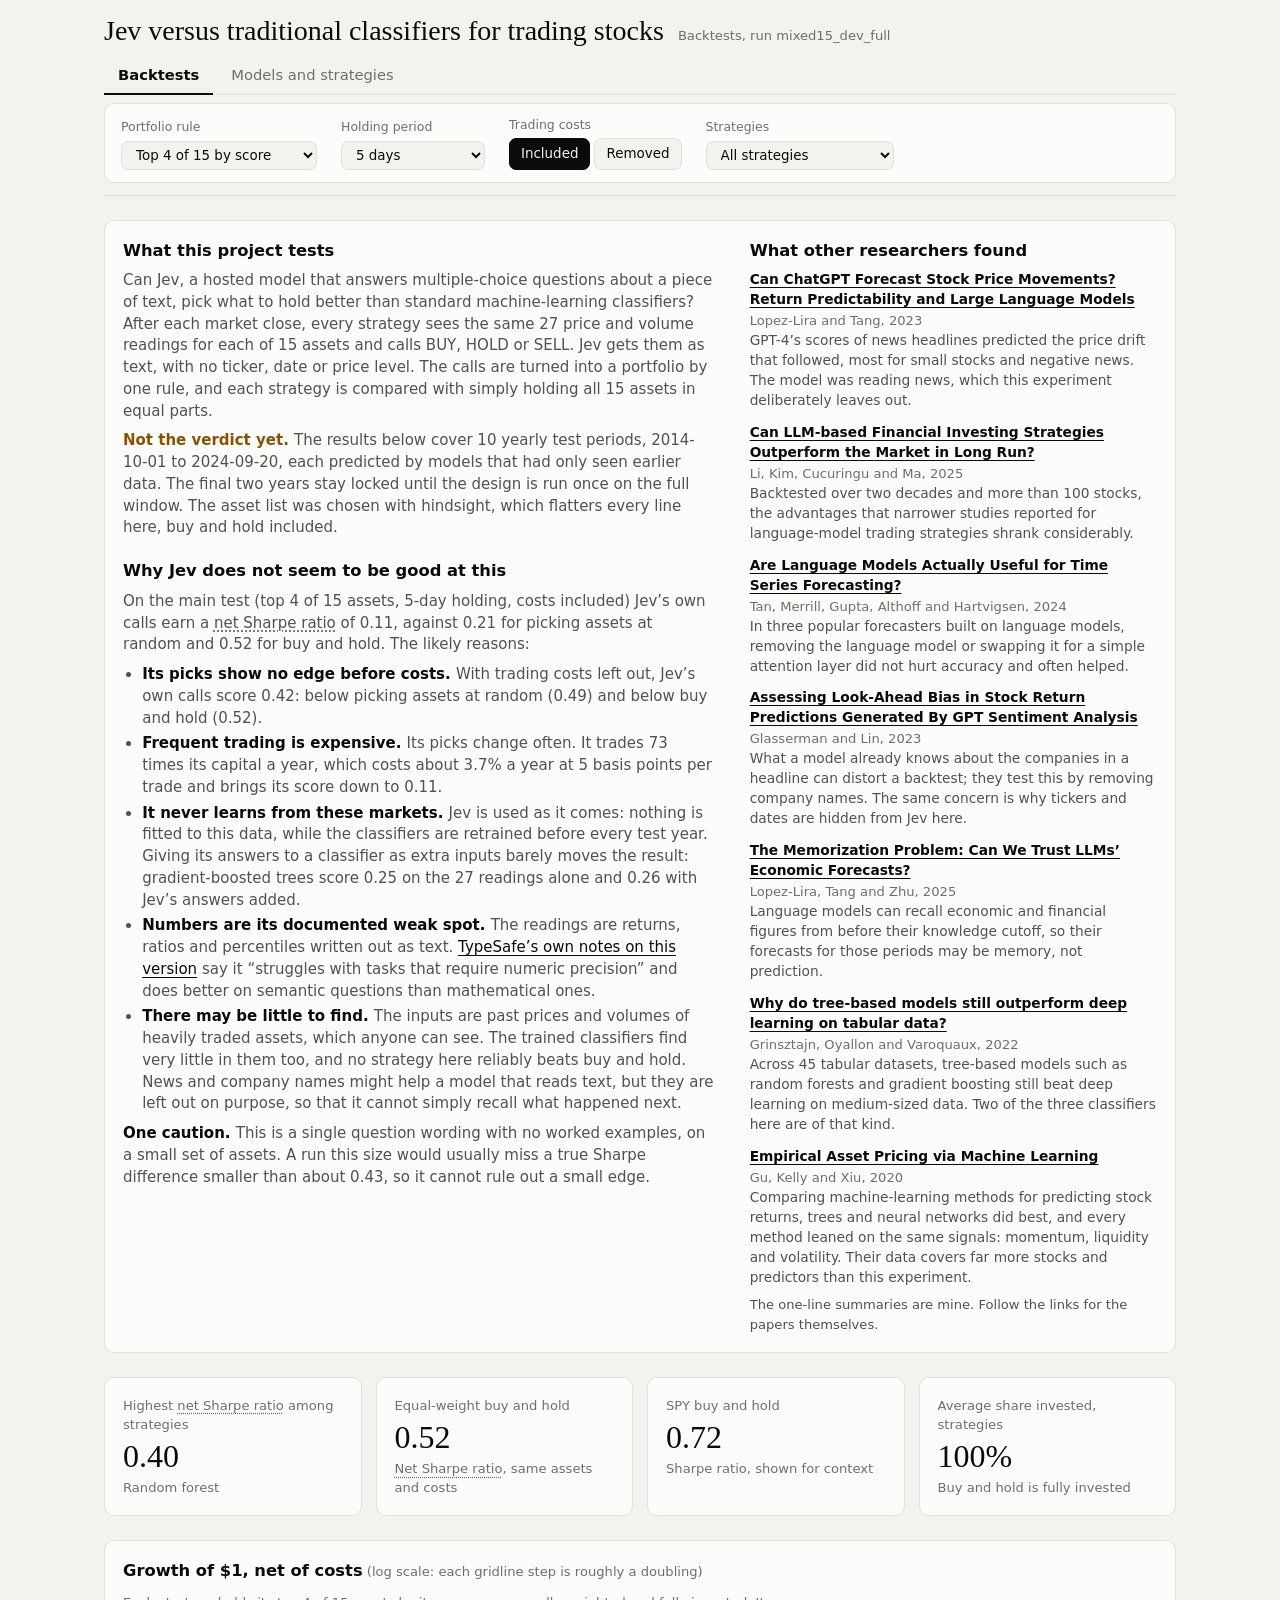
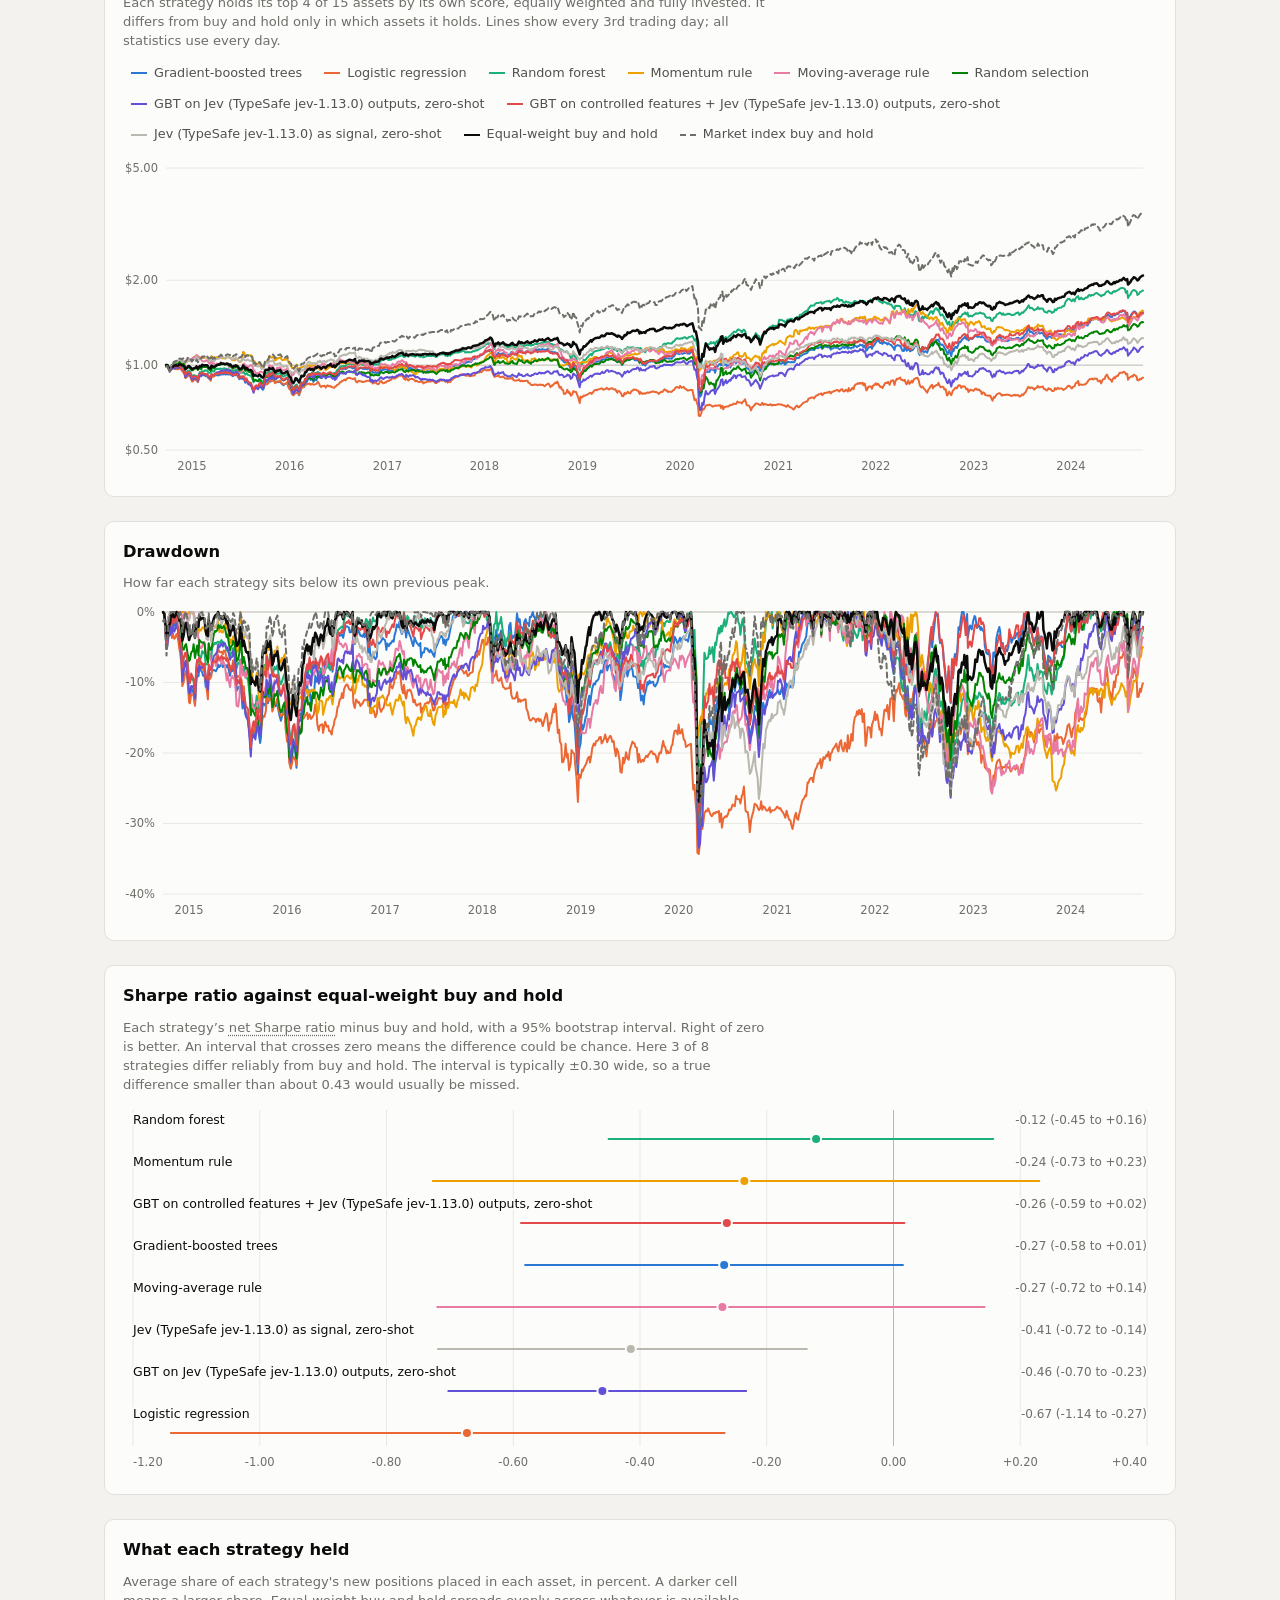
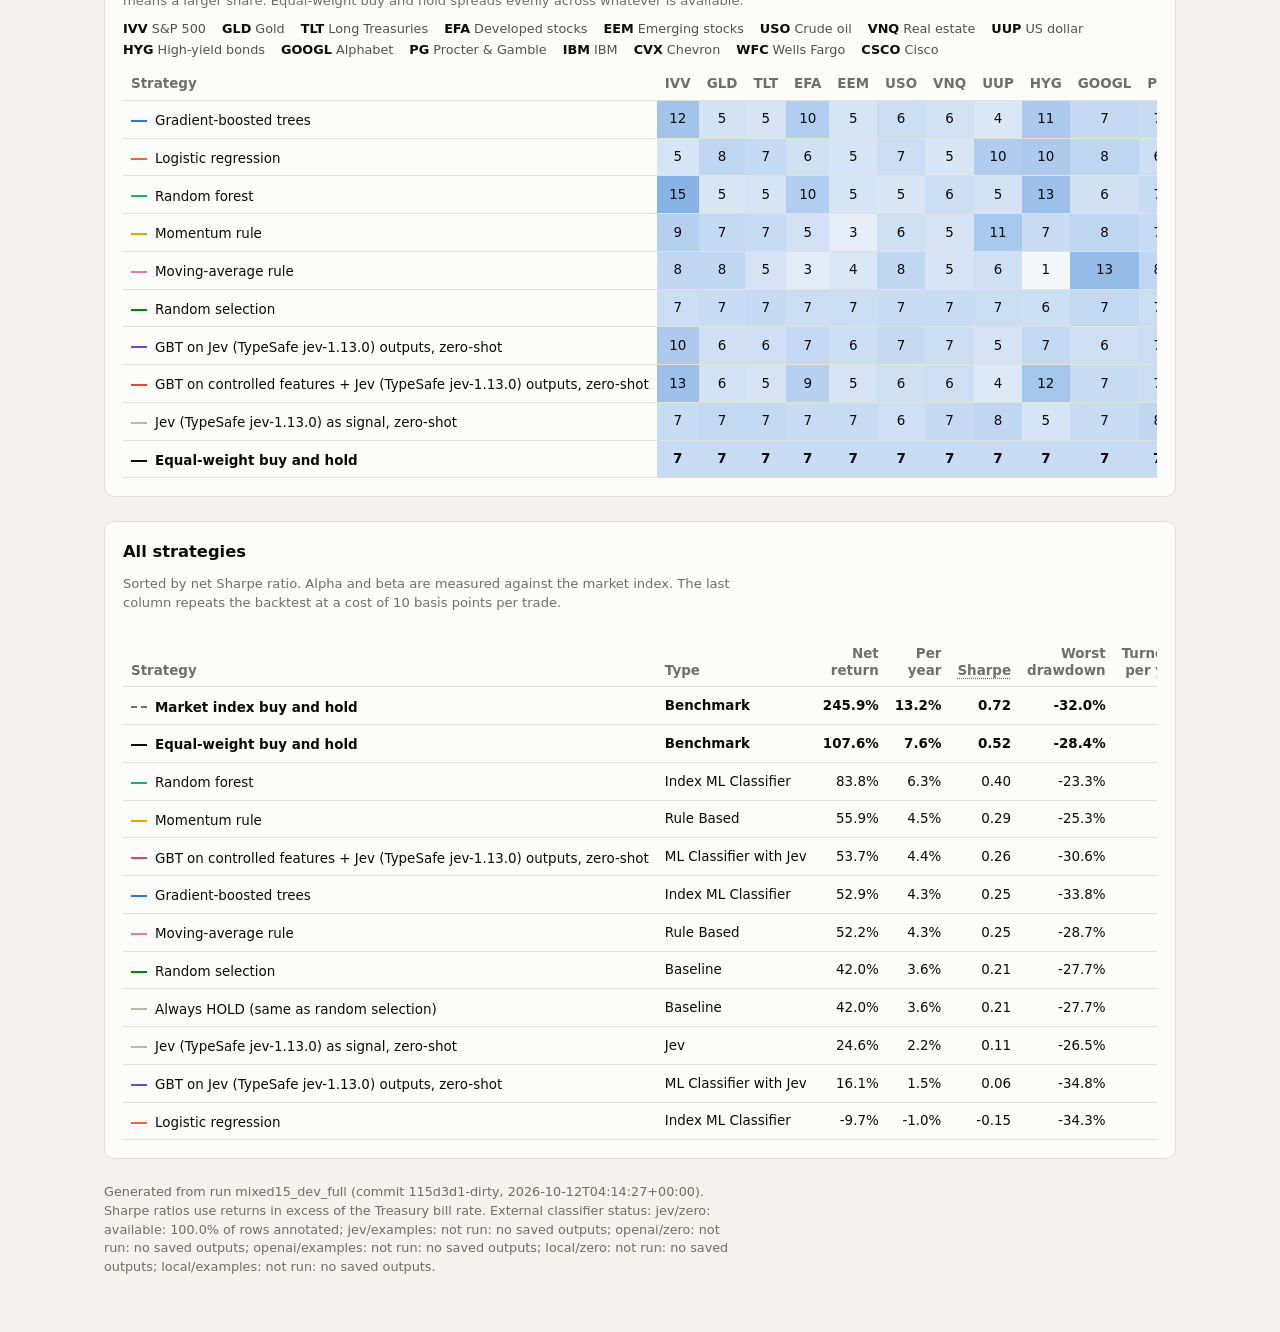
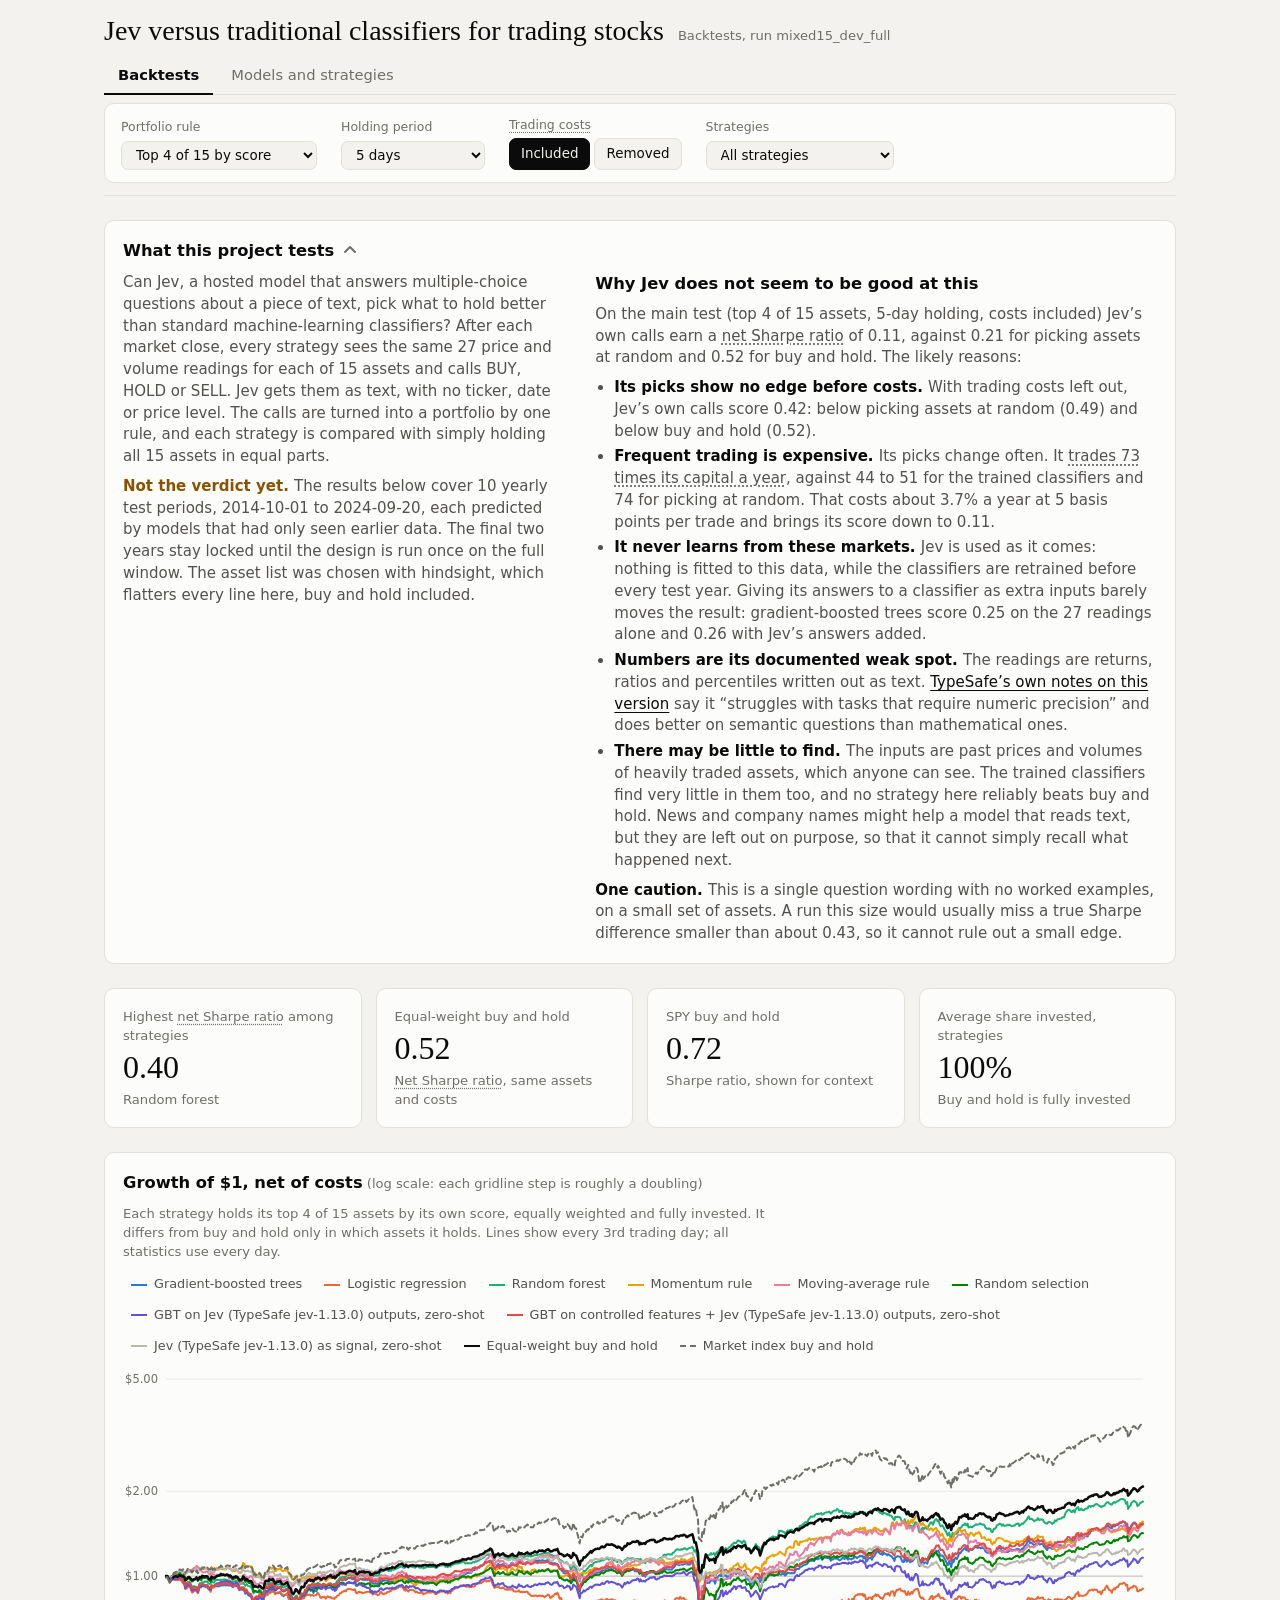
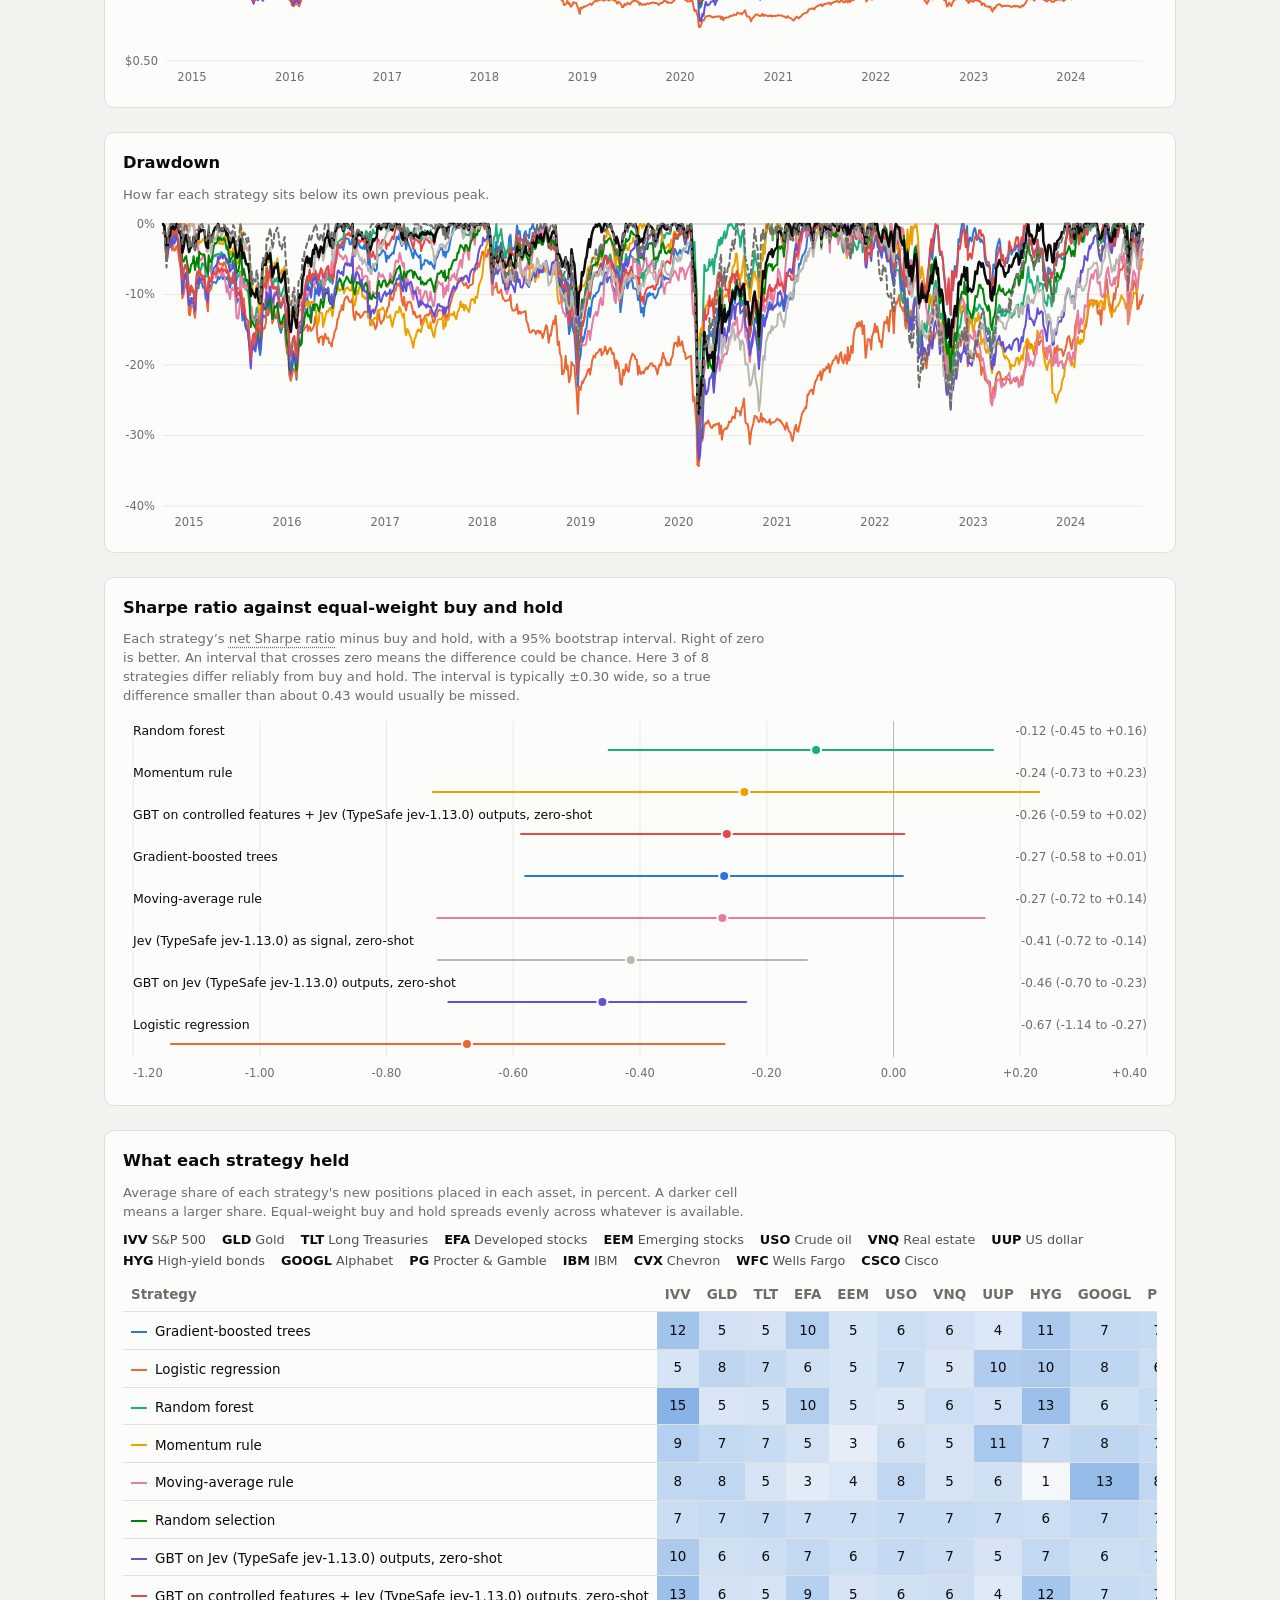
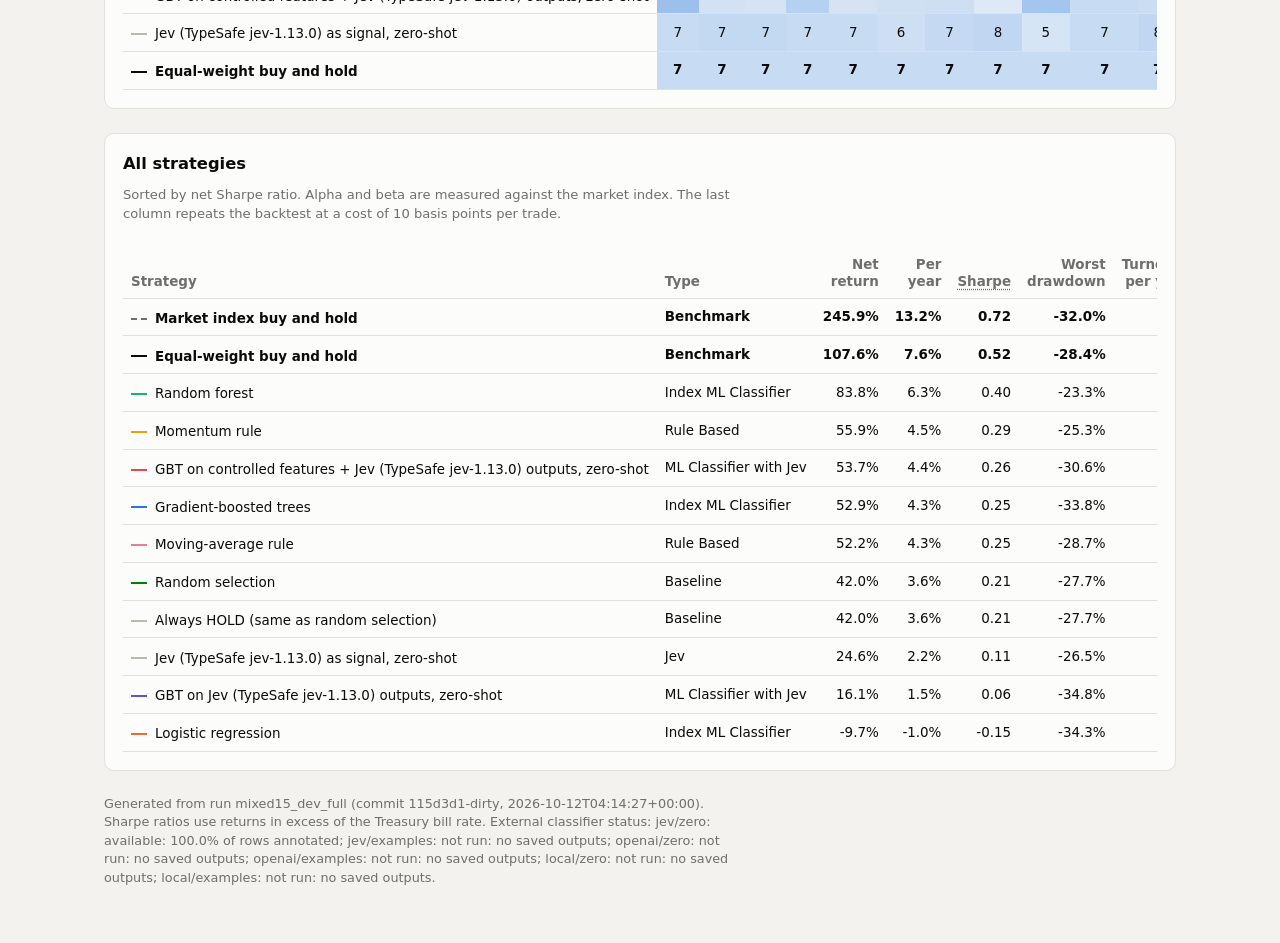
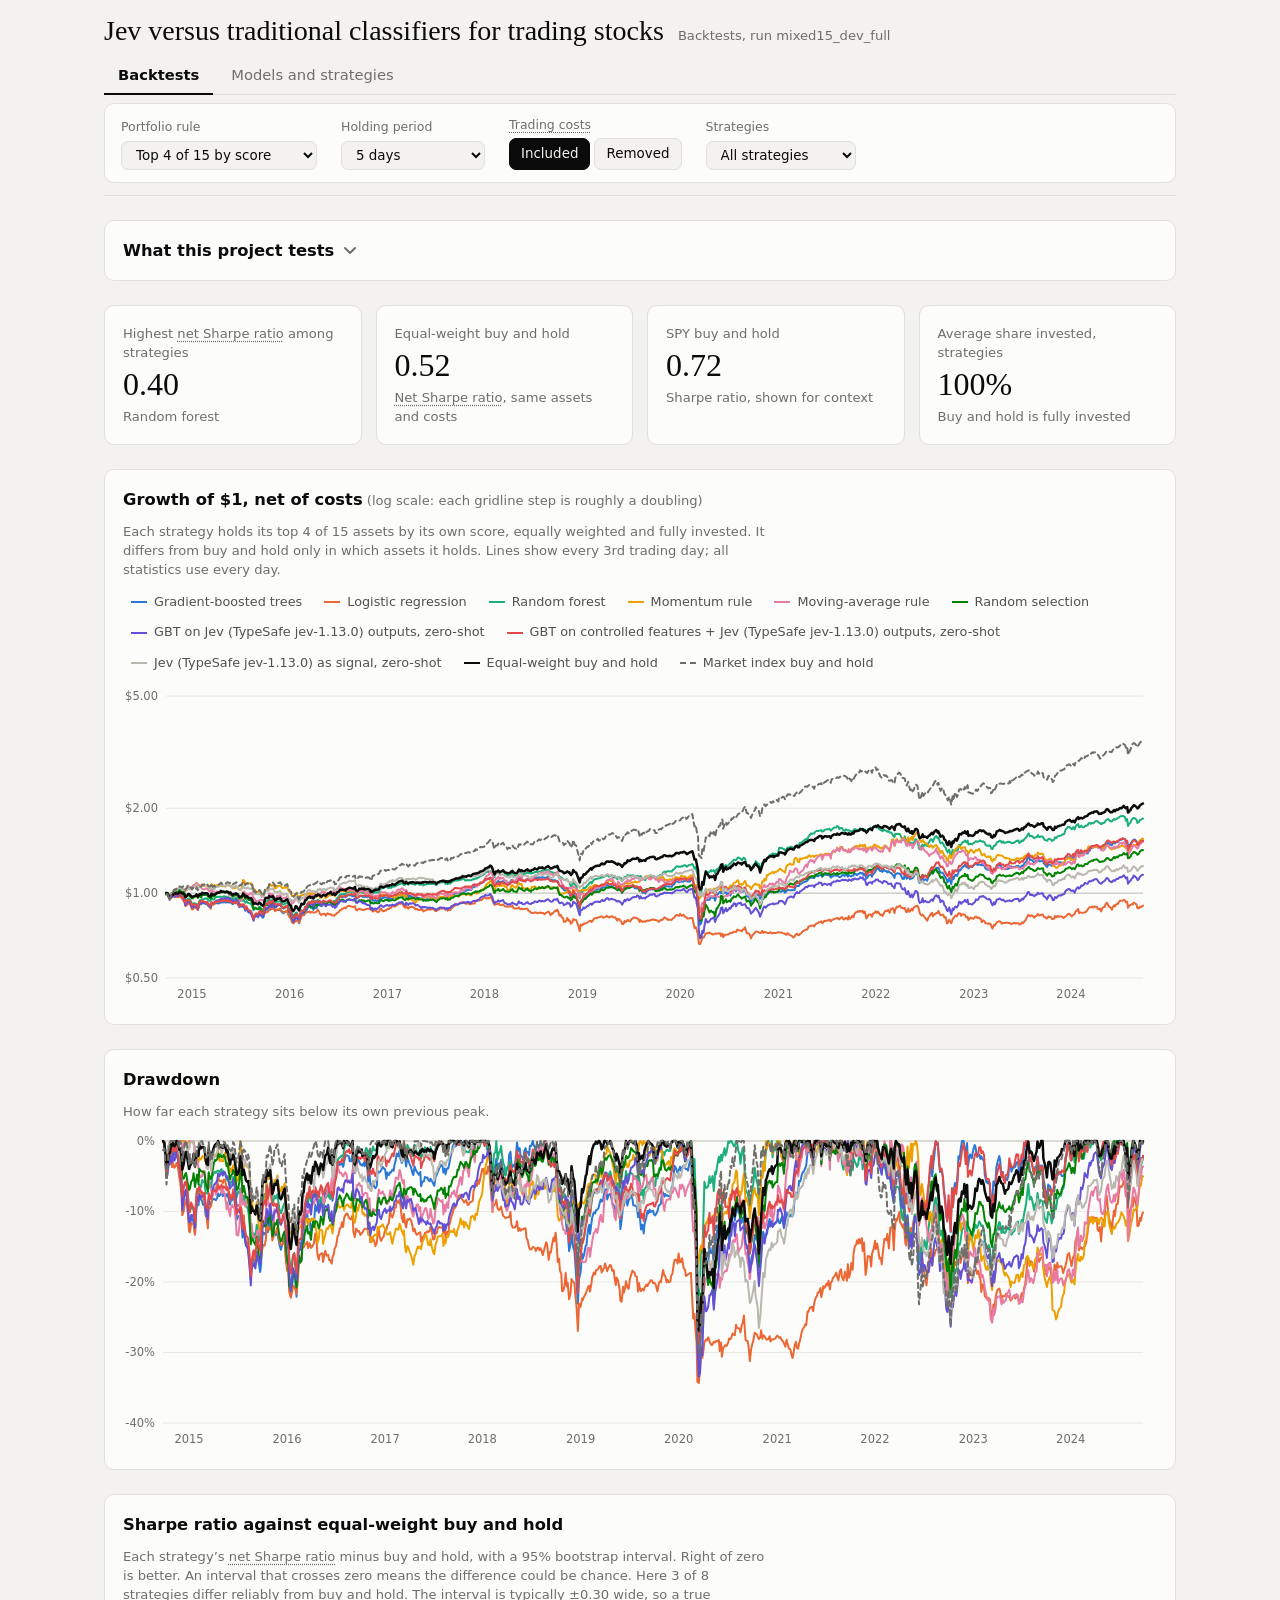
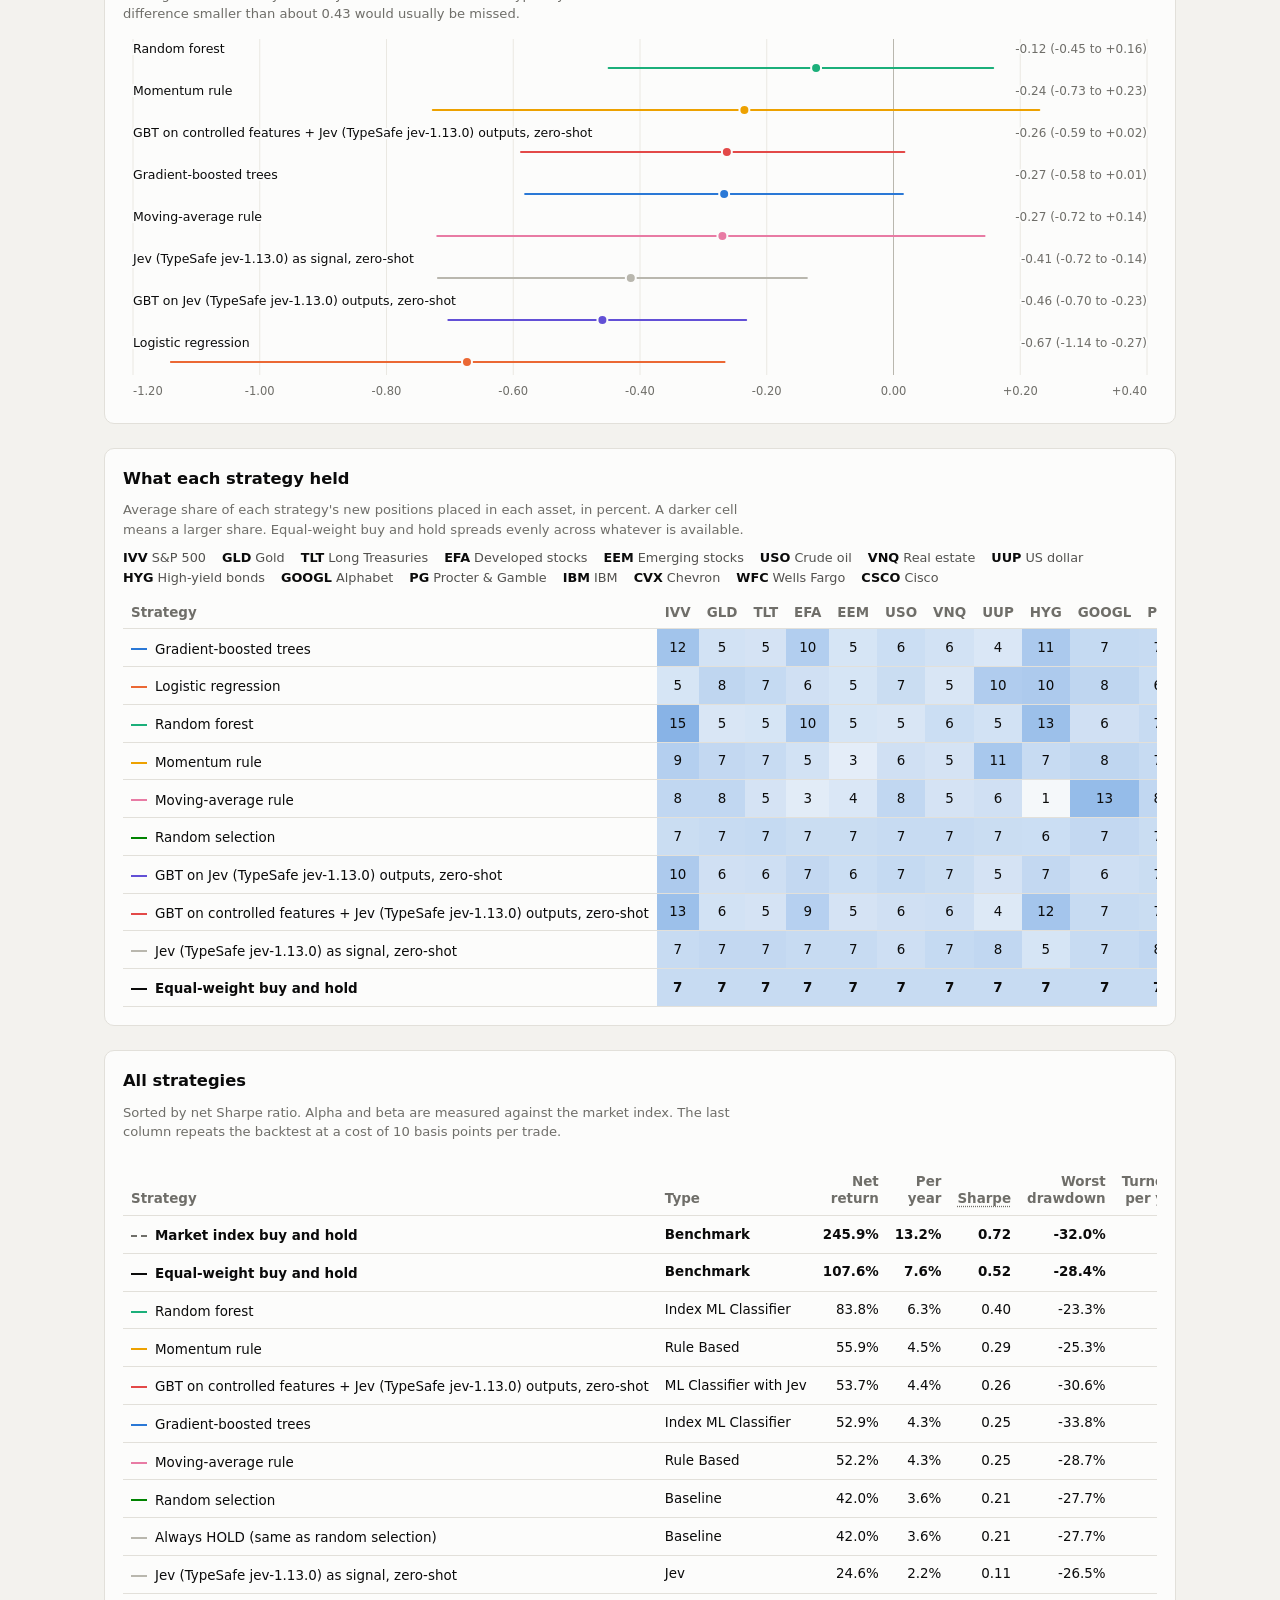
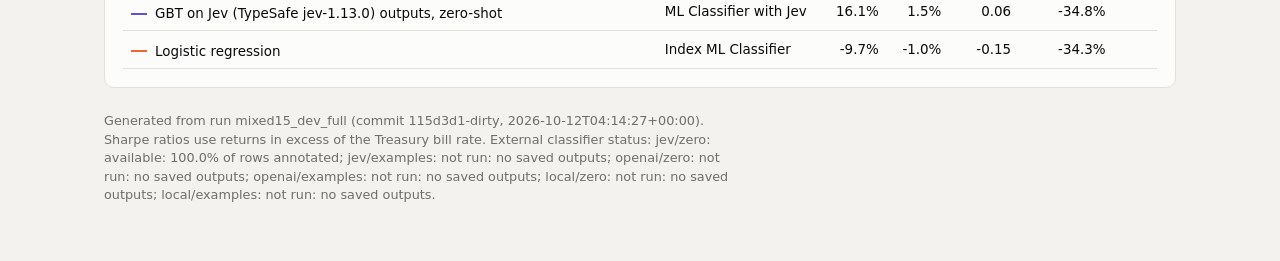
